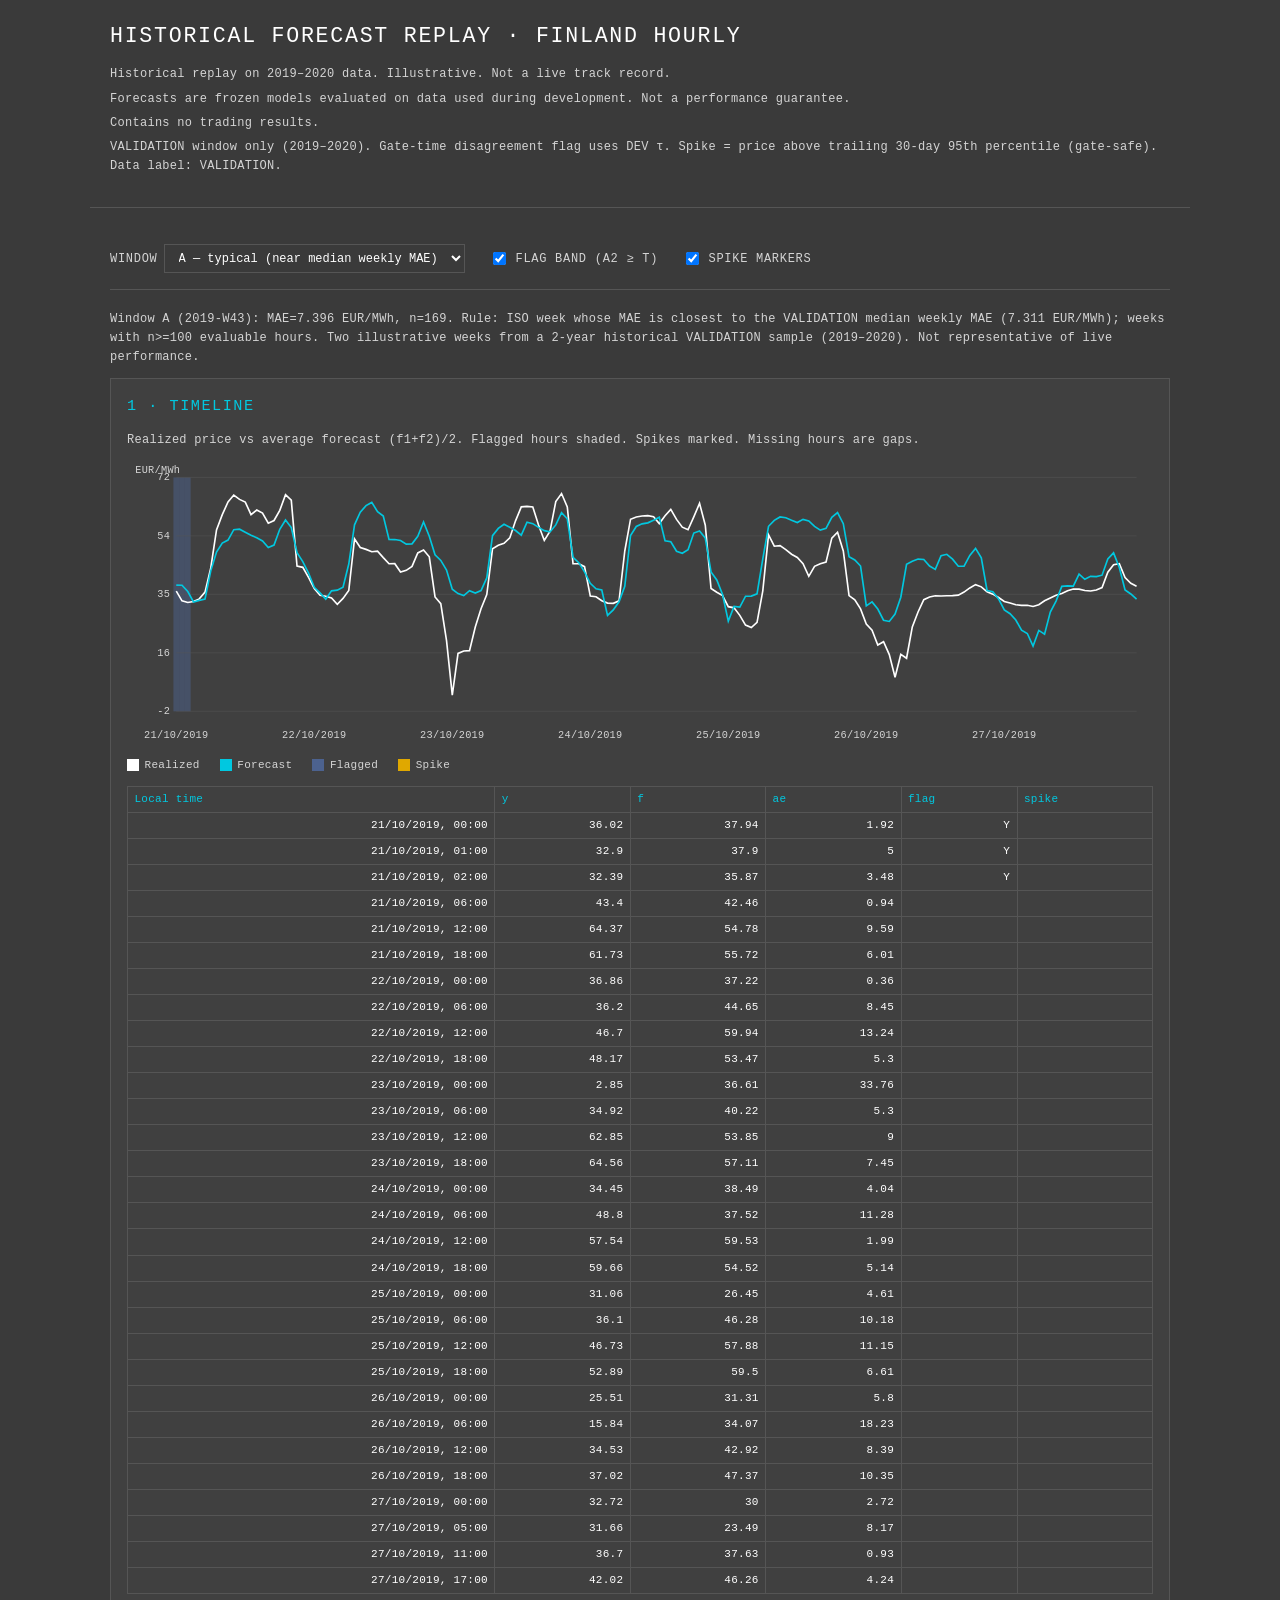
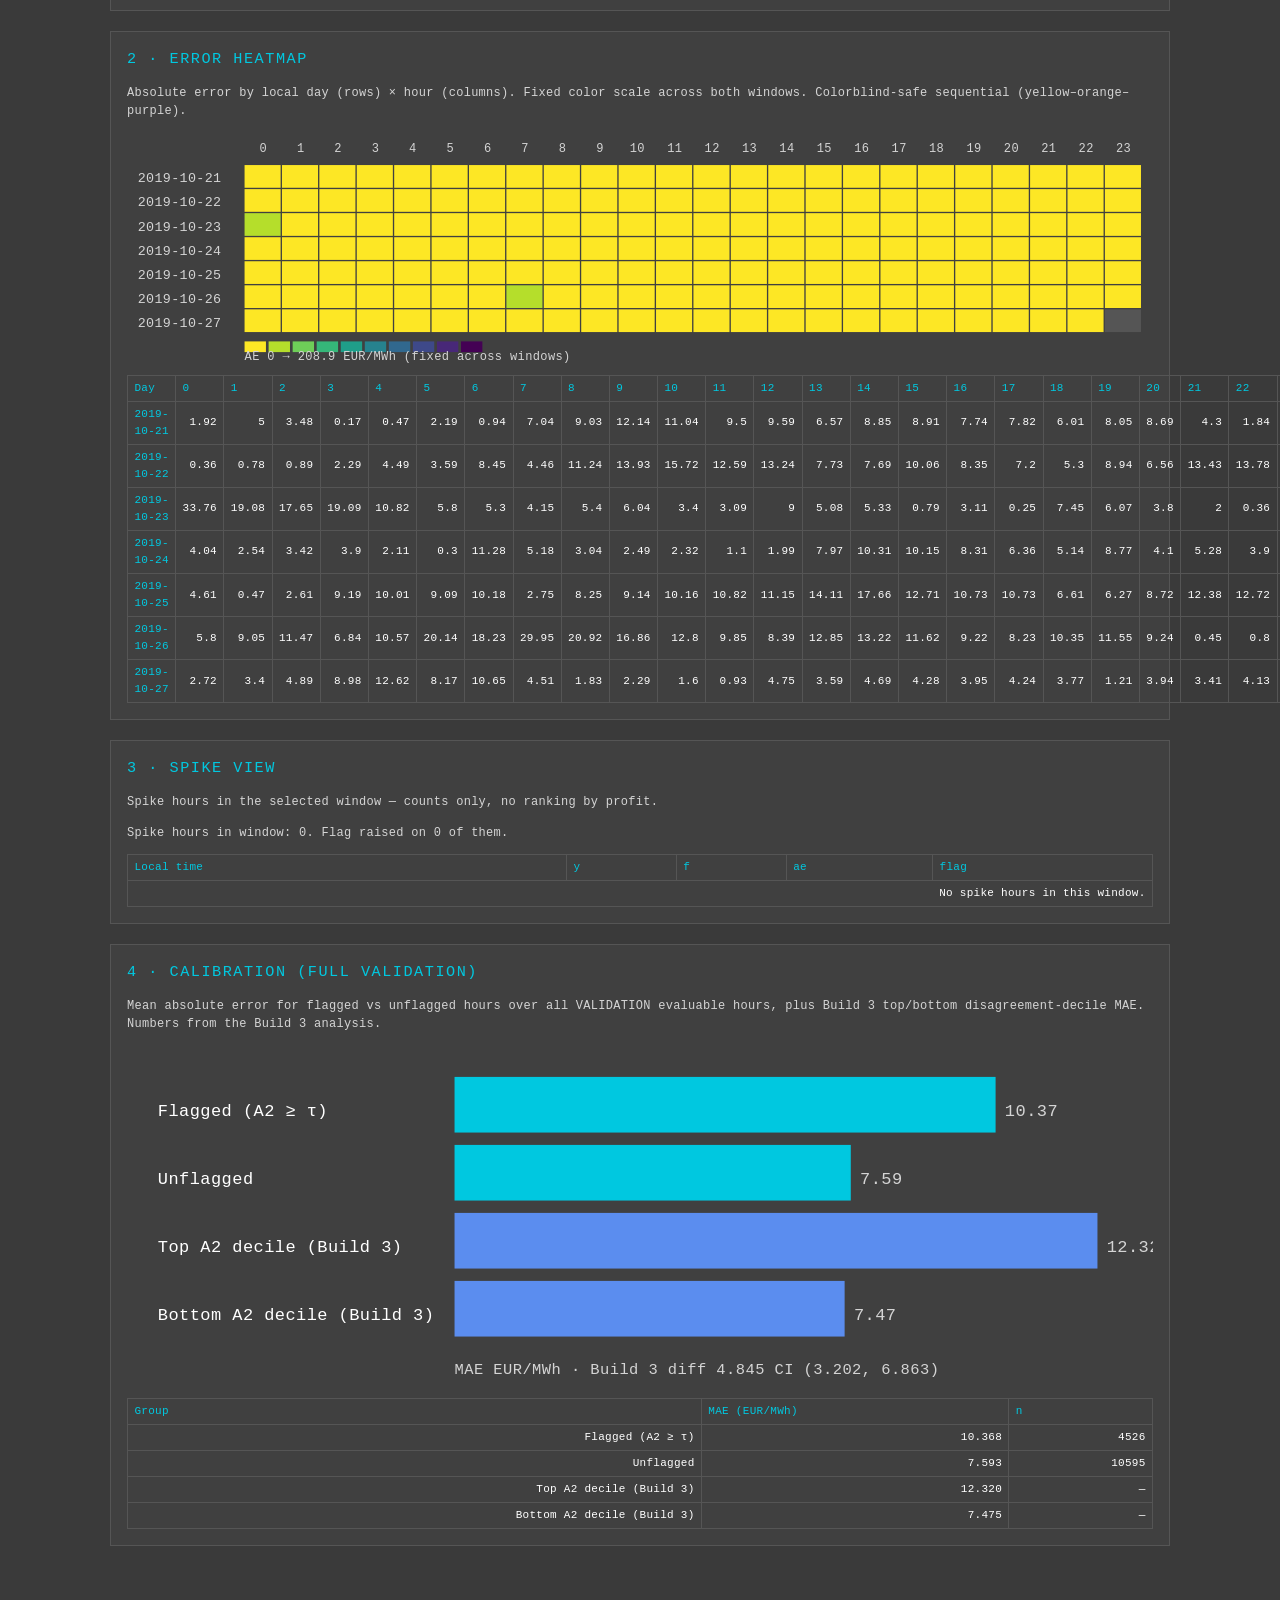
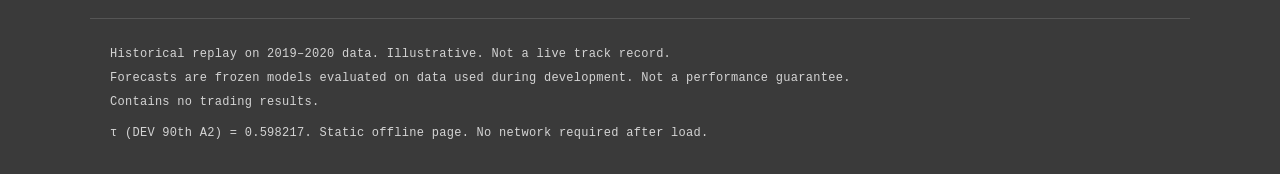
==== replay/index.html @ d466bcf3 "Force Pages rebuild for timeline path fix Ensure SVG coordinate spacing is deployed; cache-bust repl" ====
<!DOCTYPE html>
<html lang="en">
<head>
<!-- build 4a22d99-fix2 timeline-path-space -->
<meta charset="utf-8"/>
<meta name="viewport" content="width=device-width, initial-scale=1"/>
<title>Historical forecast replay (VALIDATION 2019–2020) — Tricombinator</title>
<meta name="description" content="Illustrative historical replay of frozen Finnish hourly forecasts on 2019–2020 VALIDATION data. Not a live track record. Contains no trading results."/>
<style>
:root {
  --bg:#3a3a3a; --ink:#ffffff; --muted:#d4d4d4; --line:#555555;
  --accent:#00c8e0; --flag:#5b8def; --spike:#e0a800; --err:#c44e52;
  --mono:"OCR-A","Courier New",Courier,monospace;
}
* { box-sizing:border-box; }
body {
  margin:0; background:var(--bg); color:var(--ink);
  font-family:var(--mono); font-size:14px; line-height:1.55;
  letter-spacing:0.02em;
}
header, footer, main { max-width:1100px; margin:0 auto; padding:1.25rem 1.25rem; }
header { border-bottom:1px solid var(--line); }
footer { border-top:1px solid var(--line); margin-top:2rem; color:var(--muted); font-size:12px; }
h1 { font-size:1.35rem; font-weight:400; letter-spacing:0.08em; text-transform:uppercase; margin:0 0 0.75rem; }
h2 { font-size:0.95rem; font-weight:400; letter-spacing:0.1em; text-transform:uppercase; color:var(--accent); margin:0 0 0.75rem; }
.banner { margin:0.35rem 0; color:var(--muted); font-size:12px; }
.banner-strong { color:var(--accent); }
.controls {
  display:flex; flex-wrap:wrap; gap:1rem 1.5rem; align-items:center;
  padding:1rem 0; border-bottom:1px solid var(--line); margin-bottom:1.25rem;
}
.controls label { display:inline-flex; align-items:center; gap:0.4rem; cursor:pointer; font-size:12px; letter-spacing:0.06em; text-transform:uppercase; color:var(--muted); }
.controls select, .controls button {
  background:var(--bg); color:var(--ink); border:1px solid var(--line);
  font:inherit; padding:0.35rem 0.6rem; border-radius:0;
}
.controls select:focus, .controls button:focus { outline:1px solid var(--accent); }
.panel {
  border:1px solid var(--line); padding:1rem; margin:0 0 1.25rem; background:#404040;
}
.panel p.note { color:var(--muted); font-size:12px; margin:0.5rem 0 0; }
.meta-line { color:var(--muted); font-size:12px; margin:0 0 0.75rem; }
svg { display:block; width:100%; height:auto; max-height:340px; }
.legend { display:flex; flex-wrap:wrap; gap:0.75rem 1.25rem; font-size:11px; color:var(--muted); margin:0.5rem 0 0; }
.legend span i { display:inline-block; width:12px; height:12px; margin-right:0.35rem; vertical-align:middle; }
table.fallback {
  width:100%; border-collapse:collapse; font-size:11px; margin-top:0.75rem;
}
table.fallback th, table.fallback td {
  border:1px solid var(--line); padding:0.25rem 0.4rem; text-align:right;
}
table.fallback th { color:var(--accent); font-weight:400; text-align:left; }
.heat-wrap { overflow-x:auto; }
#tooltip {
  position:fixed; pointer-events:none; z-index:20; display:none;
  background:#1e1e1e; color:#fff; border:1px solid var(--accent);
  padding:0.35rem 0.5rem; font-size:11px; max-width:280px;
}
a { color:var(--accent); }
</style>
</head>
<body>
<header>
  <h1>Historical forecast replay · Finland hourly</h1>
      <p class="banner">Historical replay on 2019–2020 data. Illustrative. Not a live track record.</p>
      <p class="banner">Forecasts are frozen models evaluated on data used during development. Not a performance guarantee.</p>
      <p class="banner">Contains no trading results.</p>
  <p class="meta-line">VALIDATION window only (2019–2020). Gate-time disagreement flag uses DEV τ. Spike = price above trailing 30-day 95th percentile (gate-safe). Data label: VALIDATION.</p>
</header>
<main>
  <div class="controls" role="group" aria-label="Replay controls">
    <label>Window
      <select id="windowSel" aria-label="Select window">
        <option value="A">A — typical (near median weekly MAE)</option>
        <option value="B">B — hard (highest weekly MAE)</option>
      </select>
    </label>
    <label><input type="checkbox" id="togFlag" checked/> Flag band (A2 ≥ τ)</label>
    <label><input type="checkbox" id="togSpike" checked/> Spike markers</label>
  </div>
  <p id="windowMeta" class="meta-line"></p>

  <section class="panel" aria-labelledby="p1">
    <h2 id="p1">1 · Timeline</h2>
    <p class="meta-line">Realized price vs average forecast (f1+f2)/2. Flagged hours shaded. Spikes marked. Missing hours are gaps.</p>
    <div id="timeline"></div>
    <div class="legend">
      <span><i style="background:#fff"></i>Realized</span>
      <span><i style="background:var(--accent)"></i>Forecast</span>
      <span><i style="background:var(--flag);opacity:0.45"></i>Flagged</span>
      <span><i style="background:var(--spike)"></i>Spike</span>
    </div>
    <table class="fallback" id="timelineTable" aria-label="Timeline data table"></table>
  </section>

  <section class="panel" aria-labelledby="p2">
    <h2 id="p2">2 · Error heatmap</h2>
    <p class="meta-line">Absolute error by local day (rows) × hour (columns). Fixed color scale across both windows. Colorblind-safe sequential (yellow–orange–purple).</p>
    <div class="heat-wrap" id="heatmap"></div>
    <table class="fallback" id="heatTable" aria-label="Error heatmap data table"></table>
  </section>

  <section class="panel" aria-labelledby="p3">
    <h2 id="p3">3 · Spike view</h2>
    <p class="meta-line">Spike hours in the selected window — counts only, no ranking by profit.</p>
    <div id="spikeSummary" class="meta-line"></div>
    <table class="fallback" id="spikeTable" aria-label="Spike hours table">
      <thead><tr><th>Local time</th><th>y</th><th>f</th><th>ae</th><th>flag</th></tr></thead>
      <tbody></tbody>
    </table>
  </section>

  <section class="panel" aria-labelledby="p4">
    <h2 id="p4">4 · Calibration (full VALIDATION)</h2>
    <p class="meta-line">Mean absolute error for flagged vs unflagged hours over all VALIDATION evaluable hours, plus Build 3 top/bottom disagreement-decile MAE. Numbers from the Build 3 analysis.</p>
    <div id="calib"></div>
    <table class="fallback" id="calibTable" aria-label="Calibration table">
      <thead><tr><th>Group</th><th>MAE (EUR/MWh)</th><th>n</th></tr></thead>
      <tbody></tbody>
    </table>
  </section>
</main>
<footer>
      <p class="banner">Historical replay on 2019–2020 data. Illustrative. Not a live track record.</p>
      <p class="banner">Forecasts are frozen models evaluated on data used during development. Not a performance guarantee.</p>
      <p class="banner">Contains no trading results.</p>
  <p>τ (DEV 90th A2) = <span id="tauVal"></span>. Static offline page. No network required after load.</p>
</footer>
<div id="tooltip" role="tooltip"></div>
<script id="DATA" type="application/json">{"meta":{"window":"VALIDATION 2019-01-01 .. 2020-12-31 UTC","n_evaluable":15121,"n_expected":15121,"tau":0.598217,"tau_note":"DEV 90th percentile of A2 (gate threshold)","labels":["Historical replay on 2019\u20132020 data. Illustrative. Not a live track record.","Forecasts are frozen models evaluated on data used during development. Not a performance guarantee.","Contains no trading results."],"units":"EUR/MWh","timezone_display":"Europe/Helsinki"},"windows":{"A":{"id":"2019-W43","rule":"ISO week whose MAE is closest to the VALIDATION median weekly MAE (7.311 EUR/MWh); weeks with n>=100 evaluable hours","mae":7.396,"n":169,"start_utc":"2019-10-20T21:00:00Z","end_utc":"2019-10-27T20:00:00Z","start_local":"2019-10-21T00:00:00+03:00","end_local":"2019-10-27T22:00:00+02:00"},"B":{"id":"2020-W49","rule":"ISO week with the highest weekly MAE among weeks with n>=100 evaluable hours","mae":22.379,"n":165,"start_utc":"2020-11-29T22:00:00Z","end_utc":"2020-12-06T21:00:00Z","start_local":"2020-11-30T00:00:00+02:00","end_local":"2020-12-06T23:00:00+02:00"},"median_weekly_mae":7.311,"note":"Two illustrative weeks from a 2-year historical VALIDATION sample (2019\u20132020). Not representative of live performance."},"calibration":{"mae_flagged":10.368,"mae_unflagged":7.593,"n_flagged":4526,"n_unflagged":10595,"mae_top_decile":12.32,"mae_bottom_decile":7.475,"mae_diff":4.845,"mae_diff_ci":[3.202,6.863],"source":"Build 3 primary outcome on VALIDATION (REPORT_3 / tables3.json)"},"hours":[{"t":"2019-01-01T00:00:00Z","h_local":2,"y":10.07,"f":46.23,"ae":36.16,"a2":0.207594,"flag":false,"spike":false,"missing":{"y":false,"f1":false,"f2":false,"spike":false}},{"t":"2019-01-01T01:00:00Z","h_local":3,"y":10.03,"f":44.55,"ae":34.52,"a2":0.123089,"flag":false,"spike":false,"missing":{"y":false,"f1":false,"f2":false,"spike":false}},{"t":"2019-01-01T02:00:00Z","h_local":4,"y":4.56,"f":42.09,"ae":37.53,"a2":0.043846,"flag":false,"spike":false,"missing":{"y":false,"f1":false,"f2":false,"spike":false}},{"t":"2019-01-01T03:00:00Z","h_local":5,"y":4.83,"f":42.14,"ae":37.31,"a2":0.054376,"flag":false,"spike":false,"missing":{"y":false,"f1":false,"f2":false,"spike":false}},{"t":"2019-01-01T04:00:00Z","h_local":6,"y":8.09,"f":46.39,"ae":38.3,"a2":0.035037,"flag":false,"spike":false,"missing":{"y":false,"f1":false,"f2":false,"spike":false}},{"t":"2019-01-01T05:00:00Z","h_local":7,"y":25.54,"f":50.16,"ae":24.62,"a2":0.049027,"flag":false,"spike":false,"missing":{"y":false,"f1":false,"f2":false,"spike":false}},{"t":"2019-01-01T06:00:00Z","h_local":8,"y":39.16,"f":52.75,"ae":13.59,"a2":0.133826,"flag":false,"spike":false,"missing":{"y":false,"f1":false,"f2":false,"spike":false}},{"t":"2019-01-01T07:00:00Z","h_local":9,"y":37.66,"f":53.41,"ae":15.75,"a2":0.27194,"flag":false,"spike":false,"missing":{"y":false,"f1":false,"f2":false,"spike":false}},{"t":"2019-01-01T08:00:00Z","h_local":10,"y":21.52,"f":52.96,"ae":31.44,"a2":0.27682,"flag":false,"spike":false,"missing":{"y":false,"f1":false,"f2":false,"spike":false}},{"t":"2019-01-01T09:00:00Z","h_local":11,"y":28.25,"f":52.13,"ae":23.88,"a2":0.126237,"flag":false,"spike":false,"missing":{"y":false,"f1":false,"f2":false,"spike":false}},{"t":"2019-01-01T10:00:00Z","h_local":12,"y":19.29,"f":52.02,"ae":32.73,"a2":0.123306,"flag":false,"spike":false,"missing":{"y":false,"f1":false,"f2":false,"spike":false}},{"t":"2019-01-01T12:00:00Z","h_local":14,"y":16.21,"f":52.29,"ae":36.08,"a2":0.014039,"flag":false,"spike":false,"missing":{"y":false,"f1":false,"f2":false,"spike":false}},{"t":"2019-01-01T13:00:00Z","h_local":15,"y":21.47,"f":51.85,"ae":30.38,"a2":0.002514,"flag":false,"spike":false,"missing":{"y":false,"f1":false,"f2":false,"spike":false}},{"t":"2019-01-01T14:00:00Z","h_local":16,"y":32.69,"f":52.43,"ae":19.74,"a2":0.032273,"flag":false,"spike":false,"missing":{"y":false,"f1":false,"f2":false,"spike":false}},{"t":"2019-01-01T15:00:00Z","h_local":17,"y":29.34,"f":53.04,"ae":23.7,"a2":0.053456,"flag":false,"spike":false,"missing":{"y":false,"f1":false,"f2":false,"spike":false}},{"t":"2019-01-01T16:00:00Z","h_local":18,"y":30.19,"f":53.8,"ae":23.61,"a2":0.070892,"flag":false,"spike":false,"missing":{"y":false,"f1":false,"f2":false,"spike":false}},{"t":"2019-01-01T17:00:00Z","h_local":19,"y":30.09,"f":54.11,"ae":24.02,"a2":0.136713,"flag":false,"spike":false,"missing":{"y":false,"f1":false,"f2":false,"spike":false}},{"t":"2019-01-01T18:00:00Z","h_local":20,"y":29.58,"f":52.5,"ae":22.92,"a2":0.067125,"flag":false,"spike":false,"missing":{"y":false,"f1":false,"f2":false,"spike":false}},{"t":"2019-01-01T19:00:00Z","h_local":21,"y":36.91,"f":50.24,"ae":13.33,"a2":0.014153,"flag":false,"spike":false,"missing":{"y":false,"f1":false,"f2":false,"spike":false}},{"t":"2019-01-01T20:00:00Z","h_local":22,"y":33.14,"f":49.33,"ae":16.19,"a2":0.110214,"flag":false,"spike":false,"missing":{"y":false,"f1":false,"f2":false,"spike":false}},{"t":"2019-01-01T21:00:00Z","h_local":23,"y":21.61,"f":49.18,"ae":27.57,"a2":0.178329,"flag":false,"spike":false,"missing":{"y":false,"f1":false,"f2":false,"spike":false}},{"t":"2019-01-01T22:00:00Z","h_local":0,"y":4.04,"f":40.41,"ae":36.37,"a2":0.367321,"flag":false,"spike":false,"missing":{"y":false,"f1":false,"f2":false,"spike":false}},{"t":"2019-01-01T23:00:00Z","h_local":1,"y":9.7,"f":39.12,"ae":29.42,"a2":0.288768,"flag":false,"spike":false,"missing":{"y":false,"f1":false,"f2":false,"spike":false}},{"t":"2019-01-02T00:00:00Z","h_local":2,"y":6.32,"f":21.96,"ae":15.64,"a2":0.584663,"flag":false,"spike":false,"missing":{"y":false,"f1":false,"f2":false,"spike":false}},{"t":"2019-01-02T01:00:00Z","h_local":3,"y":4.35,"f":20.76,"ae":16.41,"a2":0.65297,"flag":true,"spike":false,"missing":{"y":false,"f1":false,"f2":false,"spike":false}},{"t":"2019-01-02T02:00:00Z","h_local":4,"y":8.81,"f":19.67,"ae":10.86,"a2":0.542696,"flag":false,"spike":false,"missing":{"y":false,"f1":false,"f2":false,"spike":false}},{"t":"2019-01-02T03:00:00Z","h_local":5,"y":22.67,"f":18.73,"ae":3.94,"a2":0.700341,"flag":true,"spike":false,"missing":{"y":false,"f1":false,"f2":false,"spike":false}},{"t":"2019-01-02T04:00:00Z","h_local":6,"y":43.28,"f":24.22,"ae":19.06,"a2":0.511704,"flag":false,"spike":false,"missing":{"y":false,"f1":false,"f2":false,"spike":false}},{"t":"2019-01-02T05:00:00Z","h_local":7,"y":44.64,"f":37.25,"ae":7.39,"a2":0.052193,"flag":false,"spike":false,"missing":{"y":false,"f1":false,"f2":false,"spike":false}},{"t":"2019-01-02T06:00:00Z","h_local":8,"y":49.64,"f":46.83,"ae":2.81,"a2":0.013695,"flag":false,"spike":false,"missing":{"y":false,"f1":false,"f2":false,"spike":false}},{"t":"2019-01-02T07:00:00Z","h_local":9,"y":49.96,"f":47.48,"ae":2.48,"a2":0.179004,"flag":false,"spike":false,"missing":{"y":false,"f1":false,"f2":false,"spike":false}},{"t":"2019-01-02T08:00:00Z","h_local":10,"y":50.74,"f":42.54,"ae":8.2,"a2":0.035097,"flag":false,"spike":false,"missing":{"y":false,"f1":false,"f2":false,"spike":false}},{"t":"2019-01-02T09:00:00Z","h_local":11,"y":49.99,"f":43.46,"ae":6.53,"a2":0.170575,"flag":false,"spike":false,"missing":{"y":false,"f1":false,"f2":false,"spike":false}},{"t":"2019-01-02T10:00:00Z","h_local":12,"y":50.25,"f":41.45,"ae":8.8,"a2":0.174783,"flag":false,"spike":false,"missing":{"y":false,"f1":false,"f2":false,"spike":false}},{"t":"2019-01-02T11:00:00Z","h_local":13,"y":49.94,"f":52.49,"ae":2.55,"a2":0.247071,"flag":false,"spike":false,"missing":{"y":false,"f1":false,"f2":false,"spike":false}},{"t":"2019-01-02T12:00:00Z","h_local":14,"y":49.97,"f":52.3,"ae":2.33,"a2":0.286684,"flag":false,"spike":false,"missing":{"y":false,"f1":false,"f2":false,"spike":false}},{"t":"2019-01-02T13:00:00Z","h_local":15,"y":50.93,"f":51.72,"ae":0.79,"a2":0.306582,"flag":false,"spike":false,"missing":{"y":false,"f1":false,"f2":false,"spike":false}},{"t":"2019-01-02T14:00:00Z","h_local":16,"y":52.38,"f":52.44,"ae":0.06,"a2":0.403112,"flag":false,"spike":false,"missing":{"y":false,"f1":false,"f2":false,"spike":false}},{"t":"2019-01-02T15:00:00Z","h_local":17,"y":54.67,"f":52.86,"ae":1.81,"a2":0.40136,"flag":false,"spike":false,"missing":{"y":false,"f1":false,"f2":false,"spike":false}},{"t":"2019-01-02T16:00:00Z","h_local":18,"y":55.58,"f":52.93,"ae":2.65,"a2":0.303151,"flag":false,"spike":false,"missing":{"y":false,"f1":false,"f2":false,"spike":false}},{"t":"2019-01-02T17:00:00Z","h_local":19,"y":55.39,"f":52.41,"ae":2.98,"a2":0.124492,"flag":false,"spike":false,"missing":{"y":false,"f1":false,"f2":false,"spike":false}},{"t":"2019-01-02T18:00:00Z","h_local":20,"y":54.9,"f":50.26,"ae":4.64,"a2":0.141974,"flag":false,"spike":false,"missing":{"y":false,"f1":false,"f2":false,"spike":false}},{"t":"2019-01-02T19:00:00Z","h_local":21,"y":53.86,"f":47.55,"ae":6.31,"a2":0.170707,"flag":false,"spike":false,"missing":{"y":false,"f1":false,"f2":false,"spike":false}},{"t":"2019-01-02T20:00:00Z","h_local":22,"y":52.71,"f":46.01,"ae":6.7,"a2":0.124151,"flag":false,"spike":false,"missing":{"y":false,"f1":false,"f2":false,"spike":false}},{"t":"2019-01-02T21:00:00Z","h_local":23,"y":52.09,"f":44.01,"ae":8.08,"a2":0.191919,"flag":false,"spike":false,"missing":{"y":false,"f1":false,"f2":false,"spike":false}},{"t":"2019-01-02T22:00:00Z","h_local":0,"y":50.76,"f":37.68,"ae":13.08,"a2":0.087102,"flag":false,"spike":false,"missing":{"y":false,"f1":false,"f2":false,"spike":false}},{"t":"2019-01-02T23:00:00Z","h_local":1,"y":49.8,"f":37.85,"ae":11.95,"a2":0.068716,"flag":false,"spike":false,"missing":{"y":false,"f1":false,"f2":false,"spike":false}},{"t":"2019-01-03T00:00:00Z","h_local":2,"y":48.89,"f":29.32,"ae":19.57,"a2":0.372703,"flag":false,"spike":false,"missing":{"y":false,"f1":false,"f2":false,"spike":false}},{"t":"2019-01-03T01:00:00Z","h_local":3,"y":48.31,"f":29.05,"ae":19.26,"a2":0.535573,"flag":false,"spike":false,"missing":{"y":false,"f1":false,"f2":false,"spike":false}},{"t":"2019-01-03T02:00:00Z","h_local":4,"y":48.4,"f":29.11,"ae":19.29,"a2":0.286286,"flag":false,"spike":false,"missing":{"y":false,"f1":false,"f2":false,"spike":false}},{"t":"2019-01-03T03:00:00Z","h_local":5,"y":48.79,"f":33.51,"ae":15.28,"a2":0.055378,"flag":false,"spike":false,"missing":{"y":false,"f1":false,"f2":false,"spike":false}},{"t":"2019-01-03T04:00:00Z","h_local":6,"y":49.61,"f":42.19,"ae":7.42,"a2":0.204381,"flag":false,"spike":false,"missing":{"y":false,"f1":false,"f2":false,"spike":false}},{"t":"2019-01-03T05:00:00Z","h_local":7,"y":51.55,"f":44.75,"ae":6.8,"a2":0.228313,"flag":false,"spike":false,"missing":{"y":false,"f1":false,"f2":false,"spike":false}},{"t":"2019-01-03T06:00:00Z","h_local":8,"y":57.09,"f":50.38,"ae":6.71,"a2":0.064165,"flag":false,"spike":false,"missing":{"y":false,"f1":false,"f2":false,"spike":false}},{"t":"2019-01-03T07:00:00Z","h_local":9,"y":58.86,"f":51.15,"ae":7.71,"a2":0.09771,"flag":false,"spike":false,"missing":{"y":false,"f1":false,"f2":false,"spike":false}},{"t":"2019-01-03T08:00:00Z","h_local":10,"y":59.14,"f":51.54,"ae":7.6,"a2":0.11917,"flag":false,"spike":false,"missing":{"y":false,"f1":false,"f2":false,"spike":false}},{"t":"2019-01-03T09:00:00Z","h_local":11,"y":58.19,"f":50.82,"ae":7.37,"a2":0.06471,"flag":false,"spike":false,"missing":{"y":false,"f1":false,"f2":false,"spike":false}},{"t":"2019-01-03T10:00:00Z","h_local":12,"y":61.47,"f":50.72,"ae":10.75,"a2":0.060797,"flag":false,"spike":false,"missing":{"y":false,"f1":false,"f2":false,"spike":false}},{"t":"2019-01-03T11:00:00Z","h_local":13,"y":62.0,"f":39.32,"ae":22.68,"a2":0.022245,"flag":false,"spike":false,"missing":{"y":false,"f1":false,"f2":false,"spike":false}},{"t":"2019-01-03T12:00:00Z","h_local":14,"y":63.12,"f":38.62,"ae":24.5,"a2":0.125178,"flag":false,"spike":false,"missing":{"y":false,"f1":false,"f2":false,"spike":false}},{"t":"2019-01-03T13:00:00Z","h_local":15,"y":63.67,"f":39.61,"ae":24.06,"a2":0.034717,"flag":false,"spike":false,"missing":{"y":false,"f1":false,"f2":false,"spike":false}},{"t":"2019-01-03T14:00:00Z","h_local":16,"y":66.13,"f":41.89,"ae":24.24,"a2":0.309704,"flag":false,"spike":false,"missing":{"y":false,"f1":false,"f2":false,"spike":false}},{"t":"2019-01-03T15:00:00Z","h_local":17,"y":68.41,"f":41.56,"ae":26.85,"a2":0.312104,"flag":false,"spike":false,"missing":{"y":false,"f1":false,"f2":false,"spike":false}},{"t":"2019-01-03T16:00:00Z","h_local":18,"y":69.55,"f":41.9,"ae":27.65,"a2":0.428248,"flag":false,"spike":false,"missing":{"y":false,"f1":false,"f2":false,"spike":false}},{"t":"2019-01-03T17:00:00Z","h_local":19,"y":65.67,"f":42.21,"ae":23.46,"a2":0.491921,"flag":false,"spike":false,"missing":{"y":false,"f1":false,"f2":false,"spike":false}},{"t":"2019-01-03T18:00:00Z","h_local":20,"y":61.51,"f":40.68,"ae":20.83,"a2":0.252939,"flag":false,"spike":false,"missing":{"y":false,"f1":false,"f2":false,"spike":false}},{"t":"2019-01-03T19:00:00Z","h_local":21,"y":56.04,"f":41.46,"ae":14.58,"a2":0.097152,"flag":false,"spike":false,"missing":{"y":false,"f1":false,"f2":false,"spike":false}},{"t":"2019-01-03T20:00:00Z","h_local":22,"y":54.44,"f":38.94,"ae":15.5,"a2":0.267371,"flag":false,"spike":false,"missing":{"y":false,"f1":false,"f2":false,"spike":false}},{"t":"2019-01-03T21:00:00Z","h_local":23,"y":52.09,"f":36.03,"ae":16.06,"a2":0.116649,"flag":false,"spike":false,"missing":{"y":false,"f1":false,"f2":false,"spike":false}},{"t":"2019-01-03T22:00:00Z","h_local":0,"y":49.98,"f":29.52,"ae":20.46,"a2":0.366238,"flag":false,"spike":false,"missing":{"y":false,"f1":false,"f2":false,"spike":false}},{"t":"2019-01-03T23:00:00Z","h_local":1,"y":49.87,"f":30.49,"ae":19.38,"a2":0.230145,"flag":false,"spike":false,"missing":{"y":false,"f1":false,"f2":false,"spike":false}},{"t":"2019-01-04T00:00:00Z","h_local":2,"y":47.97,"f":46.61,"ae":1.36,"a2":0.42982,"flag":false,"spike":false,"missing":{"y":false,"f1":false,"f2":false,"spike":false}},{"t":"2019-01-04T01:00:00Z","h_local":3,"y":47.07,"f":46.39,"ae":0.68,"a2":0.475762,"flag":false,"spike":false,"missing":{"y":false,"f1":false,"f2":false,"spike":false}},{"t":"2019-01-04T02:00:00Z","h_local":4,"y":47.05,"f":45.88,"ae":1.17,"a2":0.465591,"flag":false,"spike":false,"missing":{"y":false,"f1":false,"f2":false,"spike":false}},{"t":"2019-01-04T03:00:00Z","h_local":5,"y":47.43,"f":46.05,"ae":1.38,"a2":0.536131,"flag":false,"spike":false,"missing":{"y":false,"f1":false,"f2":false,"spike":false}},{"t":"2019-01-04T04:00:00Z","h_local":6,"y":48.58,"f":48.3,"ae":0.28,"a2":0.631437,"flag":true,"spike":false,"missing":{"y":false,"f1":false,"f2":false,"spike":false}},{"t":"2019-01-04T05:00:00Z","h_local":7,"y":51.2,"f":51.27,"ae":0.07,"a2":0.511233,"flag":false,"spike":false,"missing":{"y":false,"f1":false,"f2":false,"spike":false}},{"t":"2019-01-04T06:00:00Z","h_local":8,"y":57.77,"f":55.3,"ae":2.47,"a2":0.374616,"flag":false,"spike":false,"missing":{"y":false,"f1":false,"f2":false,"spike":false}},{"t":"2019-01-04T07:00:00Z","h_local":9,"y":60.04,"f":56.43,"ae":3.61,"a2":0.135625,"flag":false,"spike":false,"missing":{"y":false,"f1":false,"f2":false,"spike":false}},{"t":"2019-01-04T08:00:00Z","h_local":10,"y":59.94,"f":56.3,"ae":3.64,"a2":0.162141,"flag":false,"spike":false,"missing":{"y":false,"f1":false,"f2":false,"spike":false}},{"t":"2019-01-04T09:00:00Z","h_local":11,"y":59.92,"f":55.89,"ae":4.03,"a2":0.238162,"flag":false,"spike":false,"missing":{"y":false,"f1":false,"f2":false,"spike":false}},{"t":"2019-01-04T10:00:00Z","h_local":12,"y":57.99,"f":56.8,"ae":1.19,"a2":0.290498,"flag":false,"spike":false,"missing":{"y":false,"f1":false,"f2":false,"spike":false}},{"t":"2019-01-04T11:00:00Z","h_local":13,"y":58.43,"f":53.83,"ae":4.6,"a2":0.557954,"flag":false,"spike":false,"missing":{"y":false,"f1":false,"f2":false,"spike":false}},{"t":"2019-01-04T12:00:00Z","h_local":14,"y":57.98,"f":56.48,"ae":1.5,"a2":1.049076,"flag":true,"spike":false,"missing":{"y":false,"f1":false,"f2":false,"spike":false}},{"t":"2019-01-04T13:00:00Z","h_local":15,"y":58.37,"f":57.0,"ae":1.37,"a2":1.175856,"flag":true,"spike":false,"missing":{"y":false,"f1":false,"f2":false,"spike":false}},{"t":"2019-01-04T14:00:00Z","h_local":16,"y":60.67,"f":57.75,"ae":2.92,"a2":1.111343,"flag":true,"spike":false,"missing":{"y":false,"f1":false,"f2":false,"spike":false}},{"t":"2019-01-04T15:00:00Z","h_local":17,"y":59.95,"f":58.46,"ae":1.49,"a2":0.997114,"flag":true,"spike":false,"missing":{"y":false,"f1":false,"f2":false,"spike":false}},{"t":"2019-01-04T16:00:00Z","h_local":18,"y":59.92,"f":59.03,"ae":0.89,"a2":0.877909,"flag":true,"spike":false,"missing":{"y":false,"f1":false,"f2":false,"spike":false}},{"t":"2019-01-04T17:00:00Z","h_local":19,"y":57.58,"f":59.11,"ae":1.53,"a2":0.861062,"flag":true,"spike":false,"missing":{"y":false,"f1":false,"f2":false,"spike":false}},{"t":"2019-01-04T18:00:00Z","h_local":20,"y":59.1,"f":53.86,"ae":5.24,"a2":0.465042,"flag":false,"spike":false,"missing":{"y":false,"f1":false,"f2":false,"spike":false}},{"t":"2019-01-04T19:00:00Z","h_local":21,"y":54.22,"f":51.87,"ae":2.35,"a2":0.670387,"flag":true,"spike":false,"missing":{"y":false,"f1":false,"f2":false,"spike":false}},{"t":"2019-01-04T20:00:00Z","h_local":22,"y":50.45,"f":51.46,"ae":1.01,"a2":0.757955,"flag":true,"spike":false,"missing":{"y":false,"f1":false,"f2":false,"spike":false}},{"t":"2019-01-04T21:00:00Z","h_local":23,"y":49.79,"f":50.36,"ae":0.57,"a2":0.772044,"flag":true,"spike":false,"missing":{"y":false,"f1":false,"f2":false,"spike":false}},{"t":"2019-01-04T22:00:00Z","h_local":0,"y":49.02,"f":45.48,"ae":3.54,"a2":1.258172,"flag":true,"spike":false,"missing":{"y":false,"f1":false,"f2":false,"spike":false}},{"t":"2019-01-04T23:00:00Z","h_local":1,"y":48.42,"f":44.85,"ae":3.57,"a2":1.239475,"flag":true,"spike":false,"missing":{"y":false,"f1":false,"f2":false,"spike":false}},{"t":"2019-01-05T00:00:00Z","h_local":2,"y":47.52,"f":45.32,"ae":2.2,"a2":1.423424,"flag":true,"spike":false,"missing":{"y":false,"f1":false,"f2":false,"spike":false}},{"t":"2019-01-05T01:00:00Z","h_local":3,"y":47.19,"f":44.51,"ae":2.68,"a2":1.414096,"flag":true,"spike":false,"missing":{"y":false,"f1":false,"f2":false,"spike":false}},{"t":"2019-01-05T02:00:00Z","h_local":4,"y":47.0,"f":43.56,"ae":3.44,"a2":1.337861,"flag":true,"spike":false,"missing":{"y":false,"f1":false,"f2":false,"spike":false}},{"t":"2019-01-05T03:00:00Z","h_local":5,"y":47.01,"f":43.92,"ae":3.09,"a2":1.339927,"flag":true,"spike":false,"missing":{"y":false,"f1":false,"f2":false,"spike":false}},{"t":"2019-01-05T04:00:00Z","h_local":6,"y":47.33,"f":45.26,"ae":2.07,"a2":1.146518,"flag":true,"spike":false,"missing":{"y":false,"f1":false,"f2":false,"spike":false}},{"t":"2019-01-05T05:00:00Z","h_local":7,"y":47.59,"f":48.31,"ae":0.72,"a2":1.031957,"flag":true,"spike":false,"missing":{"y":false,"f1":false,"f2":false,"spike":false}},{"t":"2019-01-05T06:00:00Z","h_local":8,"y":48.22,"f":52.24,"ae":4.02,"a2":0.765012,"flag":true,"spike":false,"missing":{"y":false,"f1":false,"f2":false,"spike":false}},{"t":"2019-01-05T07:00:00Z","h_local":9,"y":49.99,"f":53.88,"ae":3.89,"a2":0.62074,"flag":true,"spike":false,"missing":{"y":false,"f1":false,"f2":false,"spike":false}},{"t":"2019-01-05T08:00:00Z","h_local":10,"y":51.47,"f":53.8,"ae":2.33,"a2":0.679649,"flag":true,"spike":false,"missing":{"y":false,"f1":false,"f2":false,"spike":false}},{"t":"2019-01-05T09:00:00Z","h_local":11,"y":52.53,"f":53.3,"ae":0.77,"a2":0.679441,"flag":true,"spike":false,"missing":{"y":false,"f1":false,"f2":false,"spike":false}},{"t":"2019-01-05T10:00:00Z","h_local":12,"y":53.49,"f":52.2,"ae":1.29,"a2":0.726508,"flag":true,"spike":false,"missing":{"y":false,"f1":false,"f2":false,"spike":false}},{"t":"2019-01-05T11:00:00Z","h_local":13,"y":53.64,"f":53.59,"ae":0.05,"a2":0.812459,"flag":true,"spike":false,"missing":{"y":false,"f1":false,"f2":false,"spike":false}},{"t":"2019-01-05T12:00:00Z","h_local":14,"y":52.93,"f":53.51,"ae":0.58,"a2":0.799073,"flag":true,"spike":false,"missing":{"y":false,"f1":false,"f2":false,"spike":false}},{"t":"2019-01-05T13:00:00Z","h_local":15,"y":52.45,"f":53.11,"ae":0.66,"a2":0.835109,"flag":true,"spike":false,"missing":{"y":false,"f1":false,"f2":false,"spike":false}},{"t":"2019-01-05T14:00:00Z","h_local":16,"y":57.13,"f":53.75,"ae":3.38,"a2":0.831076,"flag":true,"spike":false,"missing":{"y":false,"f1":false,"f2":false,"spike":false}},{"t":"2019-01-05T15:00:00Z","h_local":17,"y":62.87,"f":54.78,"ae":8.09,"a2":0.822361,"flag":true,"spike":false,"missing":{"y":false,"f1":false,"f2":false,"spike":false}},{"t":"2019-01-05T16:00:00Z","h_local":18,"y":61.07,"f":55.74,"ae":5.33,"a2":0.726089,"flag":true,"spike":false,"missing":{"y":false,"f1":false,"f2":false,"spike":false}},{"t":"2019-01-05T17:00:00Z","h_local":19,"y":60.51,"f":54.73,"ae":5.78,"a2":0.681258,"flag":true,"spike":false,"missing":{"y":false,"f1":false,"f2":false,"spike":false}},{"t":"2019-01-05T18:00:00Z","h_local":20,"y":58.88,"f":52.73,"ae":6.15,"a2":0.880567,"flag":true,"spike":false,"missing":{"y":false,"f1":false,"f2":false,"spike":false}},{"t":"2019-01-05T19:00:00Z","h_local":21,"y":52.75,"f":49.73,"ae":3.02,"a2":1.143999,"flag":true,"spike":false,"missing":{"y":false,"f1":false,"f2":false,"spike":false}},{"t":"2019-01-05T20:00:00Z","h_local":22,"y":51.9,"f":48.69,"ae":3.21,"a2":1.155771,"flag":true,"spike":false,"missing":{"y":false,"f1":false,"f2":false,"spike":false}},{"t":"2019-01-05T21:00:00Z","h_local":23,"y":51.13,"f":47.64,"ae":3.49,"a2":1.327601,"flag":true,"spike":false,"missing":{"y":false,"f1":false,"f2":false,"spike":false}},{"t":"2019-01-05T22:00:00Z","h_local":0,"y":50.21,"f":45.0,"ae":5.21,"a2":1.107507,"flag":true,"spike":false,"missing":{"y":false,"f1":false,"f2":false,"spike":false}},{"t":"2019-01-05T23:00:00Z","h_local":1,"y":50.29,"f":46.31,"ae":3.98,"a2":1.284603,"flag":true,"spike":false,"missing":{"y":false,"f1":false,"f2":false,"spike":false}},{"t":"2019-01-06T00:00:00Z","h_local":2,"y":49.03,"f":43.98,"ae":5.05,"a2":1.152494,"flag":true,"spike":false,"missing":{"y":false,"f1":false,"f2":false,"spike":false}},{"t":"2019-01-06T01:00:00Z","h_local":3,"y":48.81,"f":43.81,"ae":5.0,"a2":1.189053,"flag":true,"spike":false,"missing":{"y":false,"f1":false,"f2":false,"spike":false}},{"t":"2019-01-06T02:00:00Z","h_local":4,"y":48.66,"f":43.49,"ae":5.17,"a2":1.171597,"flag":true,"spike":false,"missing":{"y":false,"f1":false,"f2":false,"spike":false}},{"t":"2019-01-06T03:00:00Z","h_local":5,"y":47.82,"f":43.78,"ae":4.04,"a2":1.151792,"flag":true,"spike":false,"missing":{"y":false,"f1":false,"f2":false,"spike":false}},{"t":"2019-01-06T04:00:00Z","h_local":6,"y":48.72,"f":44.96,"ae":3.76,"a2":0.992537,"flag":true,"spike":false,"missing":{"y":false,"f1":false,"f2":false,"spike":false}},{"t":"2019-01-06T05:00:00Z","h_local":7,"y":49.38,"f":46.85,"ae":2.53,"a2":0.82422,"flag":true,"spike":false,"missing":{"y":false,"f1":false,"f2":false,"spike":false}},{"t":"2019-01-06T06:00:00Z","h_local":8,"y":49.65,"f":48.67,"ae":0.98,"a2":0.645937,"flag":true,"spike":false,"missing":{"y":false,"f1":false,"f2":false,"spike":false}},{"t":"2019-01-06T07:00:00Z","h_local":9,"y":50.44,"f":50.13,"ae":0.31,"a2":0.558679,"flag":false,"spike":false,"missing":{"y":false,"f1":false,"f2":false,"spike":false}},{"t":"2019-01-06T08:00:00Z","h_local":10,"y":51.68,"f":50.81,"ae":0.87,"a2":0.716172,"flag":true,"spike":false,"missing":{"y":false,"f1":false,"f2":false,"spike":false}},{"t":"2019-01-06T09:00:00Z","h_local":11,"y":52.35,"f":50.83,"ae":1.52,"a2":0.701107,"flag":true,"spike":false,"missing":{"y":false,"f1":false,"f2":false,"spike":false}},{"t":"2019-01-06T10:00:00Z","h_local":12,"y":52.77,"f":50.84,"ae":1.93,"a2":0.678182,"flag":true,"spike":false,"missing":{"y":false,"f1":false,"f2":false,"spike":false}},{"t":"2019-01-06T12:00:00Z","h_local":14,"y":52.44,"f":51.28,"ae":1.16,"a2":0.664276,"flag":true,"spike":false,"missing":{"y":false,"f1":false,"f2":false,"spike":false}},{"t":"2019-01-06T13:00:00Z","h_local":15,"y":51.52,"f":51.04,"ae":0.48,"a2":0.708801,"flag":true,"spike":false,"missing":{"y":false,"f1":false,"f2":false,"spike":false}},{"t":"2019-01-06T14:00:00Z","h_local":16,"y":51.57,"f":51.98,"ae":0.41,"a2":0.711539,"flag":true,"spike":false,"missing":{"y":false,"f1":false,"f2":false,"spike":false}},{"t":"2019-01-06T15:00:00Z","h_local":17,"y":53.28,"f":52.31,"ae":0.97,"a2":0.7334,"flag":true,"spike":false,"missing":{"y":false,"f1":false,"f2":false,"spike":false}},{"t":"2019-01-06T16:00:00Z","h_local":18,"y":55.25,"f":52.82,"ae":2.43,"a2":0.582123,"flag":false,"spike":false,"missing":{"y":false,"f1":false,"f2":false,"spike":false}},{"t":"2019-01-06T17:00:00Z","h_local":19,"y":54.25,"f":52.58,"ae":1.67,"a2":0.526322,"flag":false,"spike":false,"missing":{"y":false,"f1":false,"f2":false,"spike":false}},{"t":"2019-01-06T18:00:00Z","h_local":20,"y":52.9,"f":52.18,"ae":0.72,"a2":0.624711,"flag":true,"spike":false,"missing":{"y":false,"f1":false,"f2":false,"spike":false}},{"t":"2019-01-06T19:00:00Z","h_local":21,"y":51.95,"f":50.05,"ae":1.9,"a2":1.005619,"flag":true,"spike":false,"missing":{"y":false,"f1":false,"f2":false,"spike":false}},{"t":"2019-01-06T20:00:00Z","h_local":22,"y":51.57,"f":48.97,"ae":2.6,"a2":1.147391,"flag":true,"spike":false,"missing":{"y":false,"f1":false,"f2":false,"spike":false}},{"t":"2019-01-06T21:00:00Z","h_local":23,"y":50.71,"f":48.13,"ae":2.58,"a2":1.173042,"flag":true,"spike":false,"missing":{"y":false,"f1":false,"f2":false,"spike":false}},{"t":"2019-01-06T22:00:00Z","h_local":0,"y":49.94,"f":51.26,"ae":1.32,"a2":0.365113,"flag":false,"spike":false,"missing":{"y":false,"f1":false,"f2":false,"spike":false}},{"t":"2019-01-06T23:00:00Z","h_local":1,"y":48.62,"f":50.41,"ae":1.79,"a2":0.421415,"flag":false,"spike":false,"missing":{"y":false,"f1":false,"f2":false,"spike":false}},{"t":"2019-01-07T00:00:00Z","h_local":2,"y":47.98,"f":58.08,"ae":10.1,"a2":2.144224,"flag":true,"spike":false,"missing":{"y":false,"f1":false,"f2":false,"spike":false}},{"t":"2019-01-07T01:00:00Z","h_local":3,"y":47.84,"f":57.59,"ae":9.75,"a2":2.147222,"flag":true,"spike":false,"missing":{"y":false,"f1":false,"f2":false,"spike":false}},{"t":"2019-01-07T02:00:00Z","h_local":4,"y":46.96,"f":57.0,"ae":10.04,"a2":2.182327,"flag":true,"spike":false,"missing":{"y":false,"f1":false,"f2":false,"spike":false}},{"t":"2019-01-07T03:00:00Z","h_local":5,"y":48.09,"f":56.95,"ae":8.86,"a2":2.192664,"flag":true,"spike":false,"missing":{"y":false,"f1":false,"f2":false,"spike":false}},{"t":"2019-01-07T04:00:00Z","h_local":6,"y":49.87,"f":58.95,"ae":9.08,"a2":2.094225,"flag":true,"spike":false,"missing":{"y":false,"f1":false,"f2":false,"spike":false}},{"t":"2019-01-07T05:00:00Z","h_local":7,"y":52.74,"f":62.06,"ae":9.32,"a2":2.072186,"flag":true,"spike":false,"missing":{"y":false,"f1":false,"f2":false,"spike":false}},{"t":"2019-01-07T06:00:00Z","h_local":8,"y":56.79,"f":64.09,"ae":7.3,"a2":1.905201,"flag":true,"spike":false,"missing":{"y":false,"f1":false,"f2":false,"spike":false}},{"t":"2019-01-07T07:00:00Z","h_local":9,"y":57.94,"f":65.22,"ae":7.28,"a2":1.820632,"flag":true,"spike":false,"missing":{"y":false,"f1":false,"f2":false,"spike":false}},{"t":"2019-01-07T08:00:00Z","h_local":10,"y":56.9,"f":65.54,"ae":8.64,"a2":1.89985,"flag":true,"spike":false,"missing":{"y":false,"f1":false,"f2":false,"spike":false}},{"t":"2019-01-07T09:00:00Z","h_local":11,"y":56.28,"f":65.46,"ae":9.18,"a2":1.905366,"flag":true,"spike":false,"missing":{"y":false,"f1":false,"f2":false,"spike":false}},{"t":"2019-01-07T10:00:00Z","h_local":12,"y":55.56,"f":65.23,"ae":9.67,"a2":1.933984,"flag":true,"spike":false,"missing":{"y":false,"f1":false,"f2":false,"spike":false}},{"t":"2019-01-07T11:00:00Z","h_local":13,"y":55.14,"f":65.0,"ae":9.86,"a2":1.967057,"flag":true,"spike":false,"missing":{"y":false,"f1":false,"f2":false,"spike":false}},{"t":"2019-01-07T12:00:00Z","h_local":14,"y":54.16,"f":64.7,"ae":10.54,"a2":2.031243,"flag":true,"spike":false,"missing":{"y":false,"f1":false,"f2":false,"spike":false}},{"t":"2019-01-07T13:00:00Z","h_local":15,"y":53.73,"f":64.22,"ae":10.49,"a2":2.082293,"flag":true,"spike":false,"missing":{"y":false,"f1":false,"f2":false,"spike":false}},{"t":"2019-01-07T14:00:00Z","h_local":16,"y":53.25,"f":65.44,"ae":12.19,"a2":2.004864,"flag":true,"spike":false,"missing":{"y":false,"f1":false,"f2":false,"spike":false}},{"t":"2019-01-07T15:00:00Z","h_local":17,"y":53.26,"f":67.27,"ae":14.01,"a2":1.948763,"flag":true,"spike":false,"missing":{"y":false,"f1":false,"f2":false,"spike":false}},{"t":"2019-01-07T16:00:00Z","h_local":18,"y":53.0,"f":66.97,"ae":13.97,"a2":1.878085,"flag":true,"spike":false,"missing":{"y":false,"f1":false,"f2":false,"spike":false}},{"t":"2019-01-07T17:00:00Z","h_local":19,"y":51.59,"f":67.11,"ae":15.52,"a2":1.853088,"flag":true,"spike":false,"missing":{"y":false,"f1":false,"f2":false,"spike":false}},{"t":"2019-01-07T18:00:00Z","h_local":20,"y":51.54,"f":64.65,"ae":13.11,"a2":1.813421,"flag":true,"spike":false,"missing":{"y":false,"f1":false,"f2":false,"spike":false}},{"t":"2019-01-07T19:00:00Z","h_local":21,"y":50.6,"f":60.93,"ae":10.33,"a2":1.977032,"flag":true,"spike":false,"missing":{"y":false,"f1":false,"f2":false,"spike":false}},{"t":"2019-01-07T20:00:00Z","h_local":22,"y":50.03,"f":59.83,"ae":9.8,"a2":1.999688,"flag":true,"spike":false,"missing":{"y":false,"f1":false,"f2":false,"spike":false}},{"t":"2019-01-07T21:00:00Z","h_local":23,"y":49.11,"f":58.47,"ae":9.36,"a2":2.138809,"flag":true,"spike":false,"missing":{"y":false,"f1":false,"f2":false,"spike":false}},{"t":"2019-01-07T22:00:00Z","h_local":0,"y":46.75,"f":47.21,"ae":0.46,"a2":0.986518,"flag":true,"spike":false,"missing":{"y":false,"f1":false,"f2":false,"spike":false}},{"t":"2019-01-07T23:00:00Z","h_local":1,"y":46.94,"f":48.56,"ae":1.62,"a2":1.233326,"flag":true,"spike":false,"missing":{"y":false,"f1":false,"f2":false,"spike":false}},{"t":"2019-01-08T00:00:00Z","h_local":2,"y":46.34,"f":38.07,"ae":8.27,"a2":0.176212,"flag":false,"spike":false,"missing":{"y":false,"f1":false,"f2":false,"spike":false}},{"t":"2019-01-08T01:00:00Z","h_local":3,"y":46.24,"f":37.92,"ae":8.32,"a2":0.207725,"flag":false,"spike":false,"missing":{"y":false,"f1":false,"f2":false,"spike":false}},{"t":"2019-01-08T02:00:00Z","h_local":4,"y":46.28,"f":37.05,"ae":9.23,"a2":0.389356,"flag":false,"spike":false,"missing":{"y":false,"f1":false,"f2":false,"spike":false}},{"t":"2019-01-08T03:00:00Z","h_local":5,"y":46.7,"f":37.46,"ae":9.24,"a2":0.30475,"flag":false,"spike":false,"missing":{"y":false,"f1":false,"f2":false,"spike":false}},{"t":"2019-01-08T04:00:00Z","h_local":6,"y":47.86,"f":39.09,"ae":8.77,"a2":0.010382,"flag":false,"spike":false,"missing":{"y":false,"f1":false,"f2":false,"spike":false}},{"t":"2019-01-08T05:00:00Z","h_local":7,"y":50.08,"f":44.48,"ae":5.6,"a2":0.450582,"flag":false,"spike":false,"missing":{"y":false,"f1":false,"f2":false,"spike":false}},{"t":"2019-01-08T06:00:00Z","h_local":8,"y":55.65,"f":55.48,"ae":0.17,"a2":0.367933,"flag":false,"spike":false,"missing":{"y":false,"f1":false,"f2":false,"spike":false}},{"t":"2019-01-08T07:00:00Z","h_local":9,"y":55.4,"f":55.47,"ae":0.07,"a2":0.078258,"flag":false,"spike":false,"missing":{"y":false,"f1":false,"f2":false,"spike":false}},{"t":"2019-01-08T08:00:00Z","h_local":10,"y":55.64,"f":46.47,"ae":9.17,"a2":0.853495,"flag":true,"spike":false,"missing":{"y":false,"f1":false,"f2":false,"spike":false}},{"t":"2019-01-08T09:00:00Z","h_local":11,"y":55.65,"f":48.01,"ae":7.64,"a2":0.698625,"flag":true,"spike":false,"missing":{"y":false,"f1":false,"f2":false,"spike":false}},{"t":"2019-01-08T11:00:00Z","h_local":13,"y":53.64,"f":44.31,"ae":9.33,"a2":0.574803,"flag":false,"spike":false,"missing":{"y":false,"f1":false,"f2":false,"spike":false}},{"t":"2019-01-08T12:00:00Z","h_local":14,"y":55.65,"f":43.72,"ae":11.93,"a2":0.449353,"flag":false,"spike":false,"missing":{"y":false,"f1":false,"f2":false,"spike":false}},{"t":"2019-01-08T13:00:00Z","h_local":15,"y":57.62,"f":43.86,"ae":13.76,"a2":0.48756,"flag":false,"spike":false,"missing":{"y":false,"f1":false,"f2":false,"spike":false}},{"t":"2019-01-08T14:00:00Z","h_local":16,"y":55.93,"f":48.15,"ae":7.78,"a2":0.111761,"flag":false,"spike":false,"missing":{"y":false,"f1":false,"f2":false,"spike":false}},{"t":"2019-01-08T15:00:00Z","h_local":17,"y":55.58,"f":46.6,"ae":8.98,"a2":0.431699,"flag":false,"spike":false,"missing":{"y":false,"f1":false,"f2":false,"spike":false}},{"t":"2019-01-08T17:00:00Z","h_local":19,"y":57.1,"f":48.06,"ae":9.04,"a2":0.518371,"flag":false,"spike":false,"missing":{"y":false,"f1":false,"f2":false,"spike":false}},{"t":"2019-01-08T18:00:00Z","h_local":20,"y":54.01,"f":46.37,"ae":7.64,"a2":0.479285,"flag":false,"spike":false,"missing":{"y":false,"f1":false,"f2":false,"spike":false}},{"t":"2019-01-08T19:00:00Z","h_local":21,"y":50.9,"f":50.26,"ae":0.64,"a2":0.507458,"flag":false,"spike":false,"missing":{"y":false,"f1":false,"f2":false,"spike":false}},{"t":"2019-01-08T20:00:00Z","h_local":22,"y":49.7,"f":46.09,"ae":3.61,"a2":0.103448,"flag":false,"spike":false,"missing":{"y":false,"f1":false,"f2":false,"spike":false}},{"t":"2019-01-08T21:00:00Z","h_local":23,"y":49.03,"f":41.14,"ae":7.89,"a2":0.377779,"flag":false,"spike":false,"missing":{"y":false,"f1":false,"f2":false,"spike":false}},{"t":"2019-01-08T22:00:00Z","h_local":0,"y":46.45,"f":37.3,"ae":9.15,"a2":0.337364,"flag":false,"spike":false,"missing":{"y":false,"f1":false,"f2":false,"spike":false}},{"t":"2019-01-08T23:00:00Z","h_local":1,"y":45.75,"f":37.51,"ae":8.24,"a2":0.294232,"flag":false,"spike":false,"missing":{"y":false,"f1":false,"f2":false,"spike":false}},{"t":"2019-01-09T00:00:00Z","h_local":2,"y":44.41,"f":36.4,"ae":8.01,"a2":0.346388,"flag":false,"spike":false,"missing":{"y":false,"f1":false,"f2":false,"spike":false}},{"t":"2019-01-09T01:00:00Z","h_local":3,"y":43.87,"f":36.04,"ae":7.83,"a2":0.422602,"flag":false,"spike":false,"missing":{"y":false,"f1":false,"f2":false,"spike":false}},{"t":"2019-01-09T02:00:00Z","h_local":4,"y":43.93,"f":36.47,"ae":7.46,"a2":0.330413,"flag":false,"spike":false,"missing":{"y":false,"f1":false,"f2":false,"spike":false}},{"t":"2019-01-09T03:00:00Z","h_local":5,"y":45.55,"f":38.4,"ae":7.15,"a2":0.010801,"flag":false,"spike":false,"missing":{"y":false,"f1":false,"f2":false,"spike":false}},{"t":"2019-01-09T04:00:00Z","h_local":6,"y":49.61,"f":48.21,"ae":1.4,"a2":0.625474,"flag":true,"spike":false,"missing":{"y":false,"f1":false,"f2":false,"spike":false}},{"t":"2019-01-09T05:00:00Z","h_local":7,"y":59.06,"f":51.2,"ae":7.86,"a2":0.509981,"flag":false,"spike":false,"missing":{"y":false,"f1":false,"f2":false,"spike":false}},{"t":"2019-01-09T06:00:00Z","h_local":8,"y":65.04,"f":56.51,"ae":8.53,"a2":0.455695,"flag":false,"spike":false,"missing":{"y":false,"f1":false,"f2":false,"spike":false}},{"t":"2019-01-09T07:00:00Z","h_local":9,"y":64.93,"f":57.14,"ae":7.79,"a2":0.3225,"flag":false,"spike":false,"missing":{"y":false,"f1":false,"f2":false,"spike":false}},{"t":"2019-01-09T08:00:00Z","h_local":10,"y":62.33,"f":57.04,"ae":5.29,"a2":0.344949,"flag":false,"spike":false,"missing":{"y":false,"f1":false,"f2":false,"spike":false}},{"t":"2019-01-09T09:00:00Z","h_local":11,"y":62.57,"f":56.71,"ae":5.86,"a2":0.40346,"flag":false,"spike":false,"missing":{"y":false,"f1":false,"f2":false,"spike":false}},{"t":"2019-01-09T11:00:00Z","h_local":13,"y":66.6,"f":55.77,"ae":10.83,"a2":0.453403,"flag":false,"spike":false,"missing":{"y":false,"f1":false,"f2":false,"spike":false}},{"t":"2019-01-09T12:00:00Z","h_local":14,"y":67.08,"f":55.43,"ae":11.65,"a2":0.523198,"flag":false,"spike":false,"missing":{"y":false,"f1":false,"f2":false,"spike":false}},{"t":"2019-01-09T13:00:00Z","h_local":15,"y":66.44,"f":55.09,"ae":11.35,"a2":0.552712,"flag":false,"spike":false,"missing":{"y":false,"f1":false,"f2":false,"spike":false}},{"t":"2019-01-09T14:00:00Z","h_local":16,"y":69.52,"f":55.25,"ae":14.27,"a2":0.559699,"flag":false,"spike":false,"missing":{"y":false,"f1":false,"f2":false,"spike":false}},{"t":"2019-01-09T15:00:00Z","h_local":17,"y":70.47,"f":55.68,"ae":14.79,"a2":0.505336,"flag":false,"spike":true,"missing":{"y":false,"f1":false,"f2":false,"spike":false}},{"t":"2019-01-09T16:00:00Z","h_local":18,"y":70.43,"f":56.48,"ae":13.95,"a2":0.482965,"flag":false,"spike":true,"missing":{"y":false,"f1":false,"f2":false,"spike":false}},{"t":"2019-01-09T17:00:00Z","h_local":19,"y":67.09,"f":56.54,"ae":10.55,"a2":0.470953,"flag":false,"spike":false,"missing":{"y":false,"f1":false,"f2":false,"spike":false}},{"t":"2019-01-09T18:00:00Z","h_local":20,"y":58.77,"f":55.46,"ae":3.31,"a2":0.551265,"flag":false,"spike":false,"missing":{"y":false,"f1":false,"f2":false,"spike":false}},{"t":"2019-01-09T19:00:00Z","h_local":21,"y":52.98,"f":53.25,"ae":0.27,"a2":0.649855,"flag":true,"spike":false,"missing":{"y":false,"f1":false,"f2":false,"spike":false}},{"t":"2019-01-09T20:00:00Z","h_local":22,"y":51.68,"f":52.52,"ae":0.84,"a2":0.651863,"flag":true,"spike":false,"missing":{"y":false,"f1":false,"f2":false,"spike":false}},{"t":"2019-01-09T21:00:00Z","h_local":23,"y":50.96,"f":51.59,"ae":0.63,"a2":0.709455,"flag":true,"spike":false,"missing":{"y":false,"f1":false,"f2":false,"spike":false}},{"t":"2019-01-09T22:00:00Z","h_local":0,"y":49.96,"f":49.27,"ae":0.69,"a2":0.743744,"flag":true,"spike":false,"missing":{"y":false,"f1":false,"f2":false,"spike":false}},{"t":"2019-01-09T23:00:00Z","h_local":1,"y":50.51,"f":48.97,"ae":1.54,"a2":0.806755,"flag":true,"spike":false,"missing":{"y":false,"f1":false,"f2":false,"spike":false}},{"t":"2019-01-10T00:00:00Z","h_local":2,"y":49.98,"f":45.94,"ae":4.04,"a2":0.314264,"flag":false,"spike":false,"missing":{"y":false,"f1":false,"f2":false,"spike":false}},{"t":"2019-01-10T01:00:00Z","h_local":3,"y":49.55,"f":45.38,"ae":4.17,"a2":0.316732,"flag":false,"spike":false,"missing":{"y":false,"f1":false,"f2":false,"spike":false}},{"t":"2019-01-10T02:00:00Z","h_local":4,"y":49.98,"f":45.31,"ae":4.67,"a2":0.331274,"flag":false,"spike":false,"missing":{"y":false,"f1":false,"f2":false,"spike":false}},{"t":"2019-01-10T03:00:00Z","h_local":5,"y":49.94,"f":46.51,"ae":3.43,"a2":0.381437,"flag":false,"spike":false,"missing":{"y":false,"f1":false,"f2":false,"spike":false}},{"t":"2019-01-10T04:00:00Z","h_local":6,"y":51.9,"f":49.76,"ae":2.14,"a2":0.351795,"flag":false,"spike":false,"missing":{"y":false,"f1":false,"f2":false,"spike":false}},{"t":"2019-01-10T05:00:00Z","h_local":7,"y":59.32,"f":54.55,"ae":4.77,"a2":0.036653,"flag":false,"spike":false,"missing":{"y":false,"f1":false,"f2":false,"spike":false}},{"t":"2019-01-10T06:00:00Z","h_local":8,"y":70.86,"f":62.27,"ae":8.59,"a2":0.443544,"flag":false,"spike":true,"missing":{"y":false,"f1":false,"f2":false,"spike":false}},{"t":"2019-01-10T07:00:00Z","h_local":9,"y":79.23,"f":62.94,"ae":16.29,"a2":0.228614,"flag":false,"spike":true,"missing":{"y":false,"f1":false,"f2":false,"spike":false}},{"t":"2019-01-10T08:00:00Z","h_local":10,"y":79.17,"f":60.39,"ae":18.78,"a2":0.015281,"flag":false,"spike":true,"missing":{"y":false,"f1":false,"f2":false,"spike":false}},{"t":"2019-01-10T09:00:00Z","h_local":11,"y":78.55,"f":59.95,"ae":18.6,"a2":0.017331,"flag":false,"spike":true,"missing":{"y":false,"f1":false,"f2":false,"spike":false}},{"t":"2019-01-10T11:00:00Z","h_local":13,"y":69.66,"f":57.55,"ae":12.11,"a2":0.206935,"flag":false,"spike":false,"missing":{"y":false,"f1":false,"f2":false,"spike":false}},{"t":"2019-01-10T12:00:00Z","h_local":14,"y":63.61,"f":57.91,"ae":5.7,"a2":0.167082,"flag":false,"spike":false,"missing":{"y":false,"f1":false,"f2":false,"spike":false}},{"t":"2019-01-10T13:00:00Z","h_local":15,"y":59.94,"f":58.13,"ae":1.81,"a2":0.171041,"flag":false,"spike":false,"missing":{"y":false,"f1":false,"f2":false,"spike":false}},{"t":"2019-01-10T14:00:00Z","h_local":16,"y":59.01,"f":57.97,"ae":1.04,"a2":0.146815,"flag":false,"spike":false,"missing":{"y":false,"f1":false,"f2":false,"spike":false}},{"t":"2019-01-10T15:00:00Z","h_local":17,"y":59.57,"f":58.75,"ae":0.82,"a2":0.190545,"flag":false,"spike":false,"missing":{"y":false,"f1":false,"f2":false,"spike":false}},{"t":"2019-01-10T17:00:00Z","h_local":19,"y":56.38,"f":59.35,"ae":2.97,"a2":0.049443,"flag":false,"spike":false,"missing":{"y":false,"f1":false,"f2":false,"spike":false}},{"t":"2019-01-10T18:00:00Z","h_local":20,"y":54.28,"f":57.03,"ae":2.75,"a2":0.248788,"flag":false,"spike":false,"missing":{"y":false,"f1":false,"f2":false,"spike":false}},{"t":"2019-01-10T19:00:00Z","h_local":21,"y":52.78,"f":52.73,"ae":0.05,"a2":0.264417,"flag":false,"spike":false,"missing":{"y":false,"f1":false,"f2":false,"spike":false}},{"t":"2019-01-10T20:00:00Z","h_local":22,"y":52.01,"f":51.3,"ae":0.71,"a2":0.185643,"flag":false,"spike":false,"missing":{"y":false,"f1":false,"f2":false,"spike":false}},{"t":"2019-01-10T21:00:00Z","h_local":23,"y":49.99,"f":49.89,"ae":0.1,"a2":0.2058,"flag":false,"spike":false,"missing":{"y":false,"f1":false,"f2":false,"spike":false}},{"t":"2019-01-10T22:00:00Z","h_local":0,"y":48.11,"f":47.72,"ae":0.39,"a2":0.399103,"flag":false,"spike":false,"missing":{"y":false,"f1":false,"f2":false,"spike":false}},{"t":"2019-01-10T23:00:00Z","h_local":1,"y":47.84,"f":46.98,"ae":0.86,"a2":0.38872,"flag":false,"spike":false,"missing":{"y":false,"f1":false,"f2":false,"spike":false}},{"t":"2019-01-11T00:00:00Z","h_local":2,"y":46.58,"f":48.43,"ae":1.85,"a2":0.401176,"flag":false,"spike":false,"missing":{"y":false,"f1":false,"f2":false,"spike":false}},{"t":"2019-01-11T01:00:00Z","h_local":3,"y":45.74,"f":48.06,"ae":2.32,"a2":0.446276,"flag":false,"spike":false,"missing":{"y":false,"f1":false,"f2":false,"spike":false}},{"t":"2019-01-11T02:00:00Z","h_local":4,"y":43.81,"f":48.05,"ae":4.24,"a2":0.449512,"flag":false,"spike":false,"missing":{"y":false,"f1":false,"f2":false,"spike":false}},{"t":"2019-01-11T03:00:00Z","h_local":5,"y":46.24,"f":48.21,"ae":1.97,"a2":0.416034,"flag":false,"spike":false,"missing":{"y":false,"f1":false,"f2":false,"spike":false}},{"t":"2019-01-11T04:00:00Z","h_local":6,"y":47.69,"f":50.5,"ae":2.81,"a2":0.351739,"flag":false,"spike":false,"missing":{"y":false,"f1":false,"f2":false,"spike":false}},{"t":"2019-01-11T05:00:00Z","h_local":7,"y":55.06,"f":54.19,"ae":0.87,"a2":0.018417,"flag":false,"spike":false,"missing":{"y":false,"f1":false,"f2":false,"spike":false}},{"t":"2019-01-11T06:00:00Z","h_local":8,"y":56.55,"f":63.31,"ae":6.76,"a2":0.216141,"flag":false,"spike":false,"missing":{"y":false,"f1":false,"f2":false,"spike":false}},{"t":"2019-01-11T07:00:00Z","h_local":9,"y":56.63,"f":68.06,"ae":11.43,"a2":0.196486,"flag":false,"spike":false,"missing":{"y":false,"f1":false,"f2":false,"spike":false}},{"t":"2019-01-11T08:00:00Z","h_local":10,"y":56.02,"f":67.61,"ae":11.59,"a2":0.19924,"flag":false,"spike":false,"missing":{"y":false,"f1":false,"f2":false,"spike":false}},{"t":"2019-01-11T09:00:00Z","h_local":11,"y":55.41,"f":67.23,"ae":11.82,"a2":0.267538,"flag":false,"spike":false,"missing":{"y":false,"f1":false,"f2":false,"spike":false}},{"t":"2019-01-11T10:00:00Z","h_local":12,"y":53.83,"f":65.6,"ae":11.77,"a2":0.230472,"flag":false,"spike":false,"missing":{"y":false,"f1":false,"f2":false,"spike":false}},{"t":"2019-01-11T11:00:00Z","h_local":13,"y":52.73,"f":61.29,"ae":8.56,"a2":0.238123,"flag":false,"spike":false,"missing":{"y":false,"f1":false,"f2":false,"spike":false}},{"t":"2019-01-11T12:00:00Z","h_local":14,"y":52.31,"f":61.04,"ae":8.73,"a2":0.248138,"flag":false,"spike":false,"missing":{"y":false,"f1":false,"f2":false,"spike":false}},{"t":"2019-01-11T13:00:00Z","h_local":15,"y":54.92,"f":60.78,"ae":5.86,"a2":0.337827,"flag":false,"spike":false,"missing":{"y":false,"f1":false,"f2":false,"spike":false}},{"t":"2019-01-11T14:00:00Z","h_local":16,"y":56.36,"f":62.61,"ae":6.25,"a2":0.413621,"flag":false,"spike":false,"missing":{"y":false,"f1":false,"f2":false,"spike":false}},{"t":"2019-01-11T15:00:00Z","h_local":17,"y":56.38,"f":63.49,"ae":7.11,"a2":0.532104,"flag":false,"spike":false,"missing":{"y":false,"f1":false,"f2":false,"spike":false}},{"t":"2019-01-11T16:00:00Z","h_local":18,"y":55.86,"f":63.87,"ae":8.01,"a2":0.451848,"flag":false,"spike":false,"missing":{"y":false,"f1":false,"f2":false,"spike":false}},{"t":"2019-01-11T17:00:00Z","h_local":19,"y":55.68,"f":60.95,"ae":5.27,"a2":0.04664,"flag":false,"spike":false,"missing":{"y":false,"f1":false,"f2":false,"spike":false}},{"t":"2019-01-11T18:00:00Z","h_local":20,"y":49.64,"f":57.35,"ae":7.71,"a2":0.061273,"flag":false,"spike":false,"missing":{"y":false,"f1":false,"f2":false,"spike":false}},{"t":"2019-01-11T19:00:00Z","h_local":21,"y":48.93,"f":52.7,"ae":3.77,"a2":0.157845,"flag":false,"spike":false,"missing":{"y":false,"f1":false,"f2":false,"spike":false}},{"t":"2019-01-11T20:00:00Z","h_local":22,"y":48.34,"f":51.5,"ae":3.16,"a2":0.235459,"flag":false,"spike":false,"missing":{"y":false,"f1":false,"f2":false,"spike":false}},{"t":"2019-01-11T21:00:00Z","h_local":23,"y":47.54,"f":50.57,"ae":3.03,"a2":0.281673,"flag":false,"spike":false,"missing":{"y":false,"f1":false,"f2":false,"spike":false}},{"t":"2019-01-11T22:00:00Z","h_local":0,"y":45.03,"f":46.07,"ae":1.04,"a2":0.797379,"flag":true,"spike":false,"missing":{"y":false,"f1":false,"f2":false,"spike":false}},{"t":"2019-01-11T23:00:00Z","h_local":1,"y":47.24,"f":45.83,"ae":1.41,"a2":0.832318,"flag":true,"spike":false,"missing":{"y":false,"f1":false,"f2":false,"spike":false}},{"t":"2019-01-12T00:00:00Z","h_local":2,"y":45.88,"f":43.5,"ae":2.38,"a2":0.801085,"flag":true,"spike":false,"missing":{"y":false,"f1":false,"f2":false,"spike":false}},{"t":"2019-01-12T01:00:00Z","h_local":3,"y":44.61,"f":42.83,"ae":1.78,"a2":0.787555,"flag":true,"spike":false,"missing":{"y":false,"f1":false,"f2":false,"spike":false}},{"t":"2019-01-12T02:00:00Z","h_local":4,"y":42.9,"f":41.81,"ae":1.09,"a2":0.770352,"flag":true,"spike":false,"missing":{"y":false,"f1":false,"f2":false,"spike":false}},{"t":"2019-01-12T03:00:00Z","h_local":5,"y":42.03,"f":42.83,"ae":0.8,"a2":0.736377,"flag":true,"spike":false,"missing":{"y":false,"f1":false,"f2":false,"spike":false}},{"t":"2019-01-12T04:00:00Z","h_local":6,"y":42.0,"f":44.6,"ae":2.6,"a2":0.622395,"flag":true,"spike":false,"missing":{"y":false,"f1":false,"f2":false,"spike":false}},{"t":"2019-01-12T05:00:00Z","h_local":7,"y":44.06,"f":48.52,"ae":4.46,"a2":0.400113,"flag":false,"spike":false,"missing":{"y":false,"f1":false,"f2":false,"spike":false}},{"t":"2019-01-12T06:00:00Z","h_local":8,"y":46.39,"f":50.57,"ae":4.18,"a2":0.232327,"flag":false,"spike":false,"missing":{"y":false,"f1":false,"f2":false,"spike":false}},{"t":"2019-01-12T07:00:00Z","h_local":9,"y":48.02,"f":51.82,"ae":3.8,"a2":0.191947,"flag":false,"spike":false,"missing":{"y":false,"f1":false,"f2":false,"spike":false}},{"t":"2019-01-12T08:00:00Z","h_local":10,"y":49.91,"f":51.44,"ae":1.53,"a2":0.194903,"flag":false,"spike":false,"missing":{"y":false,"f1":false,"f2":false,"spike":false}},{"t":"2019-01-12T09:00:00Z","h_local":11,"y":50.3,"f":51.05,"ae":0.75,"a2":0.202907,"flag":false,"spike":false,"missing":{"y":false,"f1":false,"f2":false,"spike":false}},{"t":"2019-01-12T10:00:00Z","h_local":12,"y":50.32,"f":50.62,"ae":0.3,"a2":0.283911,"flag":false,"spike":false,"missing":{"y":false,"f1":false,"f2":false,"spike":false}},{"t":"2019-01-12T12:00:00Z","h_local":14,"y":49.95,"f":52.95,"ae":3.0,"a2":0.137321,"flag":false,"spike":false,"missing":{"y":false,"f1":false,"f2":false,"spike":false}},{"t":"2019-01-12T13:00:00Z","h_local":15,"y":50.09,"f":51.71,"ae":1.62,"a2":0.266655,"flag":false,"spike":false,"missing":{"y":false,"f1":false,"f2":false,"spike":false}},{"t":"2019-01-12T14:00:00Z","h_local":16,"y":50.82,"f":52.42,"ae":1.6,"a2":0.267326,"flag":false,"spike":false,"missing":{"y":false,"f1":false,"f2":false,"spike":false}},{"t":"2019-01-12T15:00:00Z","h_local":17,"y":51.7,"f":54.23,"ae":2.53,"a2":0.301974,"flag":false,"spike":false,"missing":{"y":false,"f1":false,"f2":false,"spike":false}},{"t":"2019-01-12T16:00:00Z","h_local":18,"y":52.96,"f":54.39,"ae":1.43,"a2":0.282064,"flag":false,"spike":false,"missing":{"y":false,"f1":false,"f2":false,"spike":false}},{"t":"2019-01-12T17:00:00Z","h_local":19,"y":52.33,"f":54.26,"ae":1.93,"a2":0.344552,"flag":false,"spike":false,"missing":{"y":false,"f1":false,"f2":false,"spike":false}},{"t":"2019-01-12T18:00:00Z","h_local":20,"y":51.23,"f":52.54,"ae":1.31,"a2":0.482683,"flag":false,"spike":false,"missing":{"y":false,"f1":false,"f2":false,"spike":false}},{"t":"2019-01-12T19:00:00Z","h_local":21,"y":50.02,"f":49.21,"ae":0.81,"a2":0.624452,"flag":true,"spike":false,"missing":{"y":false,"f1":false,"f2":false,"spike":false}},{"t":"2019-01-12T20:00:00Z","h_local":22,"y":49.23,"f":48.56,"ae":0.67,"a2":0.643466,"flag":true,"spike":false,"missing":{"y":false,"f1":false,"f2":false,"spike":false}},{"t":"2019-01-12T21:00:00Z","h_local":23,"y":48.29,"f":46.91,"ae":1.38,"a2":0.631061,"flag":true,"spike":false,"missing":{"y":false,"f1":false,"f2":false,"spike":false}},{"t":"2019-01-12T22:00:00Z","h_local":0,"y":47.22,"f":46.11,"ae":1.11,"a2":0.731107,"flag":true,"spike":false,"missing":{"y":false,"f1":false,"f2":false,"spike":false}},{"t":"2019-01-12T23:00:00Z","h_local":1,"y":49.02,"f":45.85,"ae":3.17,"a2":0.785015,"flag":true,"spike":false,"missing":{"y":false,"f1":false,"f2":false,"spike":false}},{"t":"2019-01-13T00:00:00Z","h_local":2,"y":48.18,"f":44.68,"ae":3.5,"a2":1.000641,"flag":true,"spike":false,"missing":{"y":false,"f1":false,"f2":false,"spike":false}},{"t":"2019-01-13T01:00:00Z","h_local":3,"y":48.06,"f":43.36,"ae":4.7,"a2":0.87489,"flag":true,"spike":false,"missing":{"y":false,"f1":false,"f2":false,"spike":false}},{"t":"2019-01-13T02:00:00Z","h_local":4,"y":48.03,"f":42.4,"ae":5.63,"a2":0.832212,"flag":true,"spike":false,"missing":{"y":false,"f1":false,"f2":false,"spike":false}},{"t":"2019-01-13T03:00:00Z","h_local":5,"y":47.5,"f":42.09,"ae":5.41,"a2":0.826763,"flag":true,"spike":false,"missing":{"y":false,"f1":false,"f2":false,"spike":false}},{"t":"2019-01-13T04:00:00Z","h_local":6,"y":47.33,"f":43.19,"ae":4.14,"a2":0.651841,"flag":true,"spike":false,"missing":{"y":false,"f1":false,"f2":false,"spike":false}},{"t":"2019-01-13T05:00:00Z","h_local":7,"y":47.42,"f":46.4,"ae":1.02,"a2":0.664851,"flag":true,"spike":false,"missing":{"y":false,"f1":false,"f2":false,"spike":false}},{"t":"2019-01-13T06:00:00Z","h_local":8,"y":47.53,"f":49.52,"ae":1.99,"a2":0.598746,"flag":true,"spike":false,"missing":{"y":false,"f1":false,"f2":false,"spike":false}},{"t":"2019-01-13T07:00:00Z","h_local":9,"y":48.0,"f":51.0,"ae":3.0,"a2":0.470373,"flag":false,"spike":false,"missing":{"y":false,"f1":false,"f2":false,"spike":false}},{"t":"2019-01-13T08:00:00Z","h_local":10,"y":48.78,"f":51.98,"ae":3.2,"a2":0.579286,"flag":false,"spike":false,"missing":{"y":false,"f1":false,"f2":false,"spike":false}},{"t":"2019-01-13T09:00:00Z","h_local":11,"y":49.47,"f":52.36,"ae":2.89,"a2":0.690608,"flag":true,"spike":false,"missing":{"y":false,"f1":false,"f2":false,"spike":false}},{"t":"2019-01-13T10:00:00Z","h_local":12,"y":49.85,"f":52.22,"ae":2.37,"a2":0.735324,"flag":true,"spike":false,"missing":{"y":false,"f1":false,"f2":false,"spike":false}},{"t":"2019-01-13T11:00:00Z","h_local":13,"y":49.87,"f":52.62,"ae":2.75,"a2":0.732448,"flag":true,"spike":false,"missing":{"y":false,"f1":false,"f2":false,"spike":false}},{"t":"2019-01-13T12:00:00Z","h_local":14,"y":49.36,"f":52.33,"ae":2.97,"a2":0.793913,"flag":true,"spike":false,"missing":{"y":false,"f1":false,"f2":false,"spike":false}},{"t":"2019-01-13T13:00:00Z","h_local":15,"y":48.73,"f":52.02,"ae":3.29,"a2":0.713494,"flag":true,"spike":false,"missing":{"y":false,"f1":false,"f2":false,"spike":false}},{"t":"2019-01-13T14:00:00Z","h_local":16,"y":49.21,"f":52.3,"ae":3.09,"a2":0.682572,"flag":true,"spike":false,"missing":{"y":false,"f1":false,"f2":false,"spike":false}},{"t":"2019-01-13T15:00:00Z","h_local":17,"y":50.17,"f":52.88,"ae":2.71,"a2":0.686932,"flag":true,"spike":false,"missing":{"y":false,"f1":false,"f2":false,"spike":false}},{"t":"2019-01-13T16:00:00Z","h_local":18,"y":50.29,"f":53.38,"ae":3.09,"a2":0.568781,"flag":false,"spike":false,"missing":{"y":false,"f1":false,"f2":false,"spike":false}},{"t":"2019-01-13T17:00:00Z","h_local":19,"y":49.57,"f":53.54,"ae":3.97,"a2":0.534229,"flag":false,"spike":false,"missing":{"y":false,"f1":false,"f2":false,"spike":false}},{"t":"2019-01-13T18:00:00Z","h_local":20,"y":48.63,"f":51.22,"ae":2.59,"a2":0.800058,"flag":true,"spike":false,"missing":{"y":false,"f1":false,"f2":false,"spike":false}},{"t":"2019-01-13T19:00:00Z","h_local":21,"y":47.3,"f":49.29,"ae":1.99,"a2":0.936517,"flag":true,"spike":false,"missing":{"y":false,"f1":false,"f2":false,"spike":false}},{"t":"2019-01-13T20:00:00Z","h_local":22,"y":45.81,"f":48.78,"ae":2.97,"a2":0.949941,"flag":true,"spike":false,"missing":{"y":false,"f1":false,"f2":false,"spike":false}},{"t":"2019-01-13T21:00:00Z","h_local":23,"y":43.56,"f":47.25,"ae":3.69,"a2":0.882899,"flag":true,"spike":false,"missing":{"y":false,"f1":false,"f2":false,"spike":false}},{"t":"2019-01-13T22:00:00Z","h_local":0,"y":39.23,"f":50.05,"ae":10.82,"a2":0.112952,"flag":false,"spike":false,"missing":{"y":false,"f1":false,"f2":false,"spike":false}},{"t":"2019-01-13T23:00:00Z","h_local":1,"y":27.75,"f":50.74,"ae":22.99,"a2":0.264254,"flag":false,"spike":false,"missing":{"y":false,"f1":false,"f2":false,"spike":false}},{"t":"2019-01-14T00:00:00Z","h_local":2,"y":20.7,"f":52.23,"ae":31.53,"a2":0.718964,"flag":true,"spike":false,"missing":{"y":false,"f1":false,"f2":false,"spike":false}},{"t":"2019-01-14T01:00:00Z","h_local":3,"y":16.54,"f":52.1,"ae":35.56,"a2":0.748055,"flag":true,"spike":false,"missing":{"y":false,"f1":false,"f2":false,"spike":false}},{"t":"2019-01-14T02:00:00Z","h_local":4,"y":22.75,"f":51.85,"ae":29.1,"a2":0.765728,"flag":true,"spike":false,"missing":{"y":false,"f1":false,"f2":false,"spike":false}},{"t":"2019-01-14T03:00:00Z","h_local":5,"y":35.45,"f":51.92,"ae":16.47,"a2":0.694635,"flag":true,"spike":false,"missing":{"y":false,"f1":false,"f2":false,"spike":false}},{"t":"2019-01-14T04:00:00Z","h_local":6,"y":44.66,"f":54.12,"ae":9.46,"a2":0.710557,"flag":true,"spike":false,"missing":{"y":false,"f1":false,"f2":false,"spike":false}},{"t":"2019-01-14T05:00:00Z","h_local":7,"y":53.94,"f":56.74,"ae":2.8,"a2":0.600411,"flag":true,"spike":false,"missing":{"y":false,"f1":false,"f2":false,"spike":false}},{"t":"2019-01-14T06:00:00Z","h_local":8,"y":57.99,"f":59.79,"ae":1.8,"a2":0.513502,"flag":false,"spike":false,"missing":{"y":false,"f1":false,"f2":false,"spike":false}},{"t":"2019-01-14T07:00:00Z","h_local":9,"y":56.67,"f":61.24,"ae":4.57,"a2":0.463948,"flag":false,"spike":false,"missing":{"y":false,"f1":false,"f2":false,"spike":false}},{"t":"2019-01-14T08:00:00Z","h_local":10,"y":58.19,"f":60.58,"ae":2.39,"a2":0.437095,"flag":false,"spike":false,"missing":{"y":false,"f1":false,"f2":false,"spike":false}},{"t":"2019-01-14T09:00:00Z","h_local":11,"y":58.28,"f":60.8,"ae":2.52,"a2":0.562132,"flag":false,"spike":false,"missing":{"y":false,"f1":false,"f2":false,"spike":false}},{"t":"2019-01-14T10:00:00Z","h_local":12,"y":59.22,"f":60.07,"ae":0.85,"a2":0.520046,"flag":false,"spike":false,"missing":{"y":false,"f1":false,"f2":false,"spike":false}},{"t":"2019-01-14T12:00:00Z","h_local":14,"y":59.24,"f":59.34,"ae":0.1,"a2":0.607641,"flag":true,"spike":false,"missing":{"y":false,"f1":false,"f2":false,"spike":false}},{"t":"2019-01-14T13:00:00Z","h_local":15,"y":58.49,"f":58.92,"ae":0.43,"a2":0.647608,"flag":true,"spike":false,"missing":{"y":false,"f1":false,"f2":false,"spike":false}},{"t":"2019-01-14T14:00:00Z","h_local":16,"y":58.25,"f":59.32,"ae":1.07,"a2":0.715972,"flag":true,"spike":false,"missing":{"y":false,"f1":false,"f2":false,"spike":false}},{"t":"2019-01-14T15:00:00Z","h_local":17,"y":60.74,"f":59.78,"ae":0.96,"a2":0.715034,"flag":true,"spike":false,"missing":{"y":false,"f1":false,"f2":false,"spike":false}},{"t":"2019-01-14T16:00:00Z","h_local":18,"y":60.02,"f":60.34,"ae":0.32,"a2":0.596064,"flag":false,"spike":false,"missing":{"y":false,"f1":false,"f2":false,"spike":false}},{"t":"2019-01-14T17:00:00Z","h_local":19,"y":59.32,"f":60.08,"ae":0.76,"a2":0.522701,"flag":false,"spike":false,"missing":{"y":false,"f1":false,"f2":false,"spike":false}},{"t":"2019-01-14T18:00:00Z","h_local":20,"y":53.53,"f":58.57,"ae":5.04,"a2":0.561747,"flag":false,"spike":false,"missing":{"y":false,"f1":false,"f2":false,"spike":false}},{"t":"2019-01-14T19:00:00Z","h_local":21,"y":49.61,"f":55.79,"ae":6.18,"a2":0.553256,"flag":false,"spike":false,"missing":{"y":false,"f1":false,"f2":false,"spike":false}},{"t":"2019-01-14T20:00:00Z","h_local":22,"y":46.0,"f":55.35,"ae":9.35,"a2":0.604125,"flag":true,"spike":false,"missing":{"y":false,"f1":false,"f2":false,"spike":false}},{"t":"2019-01-14T21:00:00Z","h_local":23,"y":44.4,"f":54.38,"ae":9.98,"a2":0.667878,"flag":true,"spike":false,"missing":{"y":false,"f1":false,"f2":false,"spike":false}},{"t":"2019-01-14T22:00:00Z","h_local":0,"y":39.55,"f":51.51,"ae":11.96,"a2":0.79307,"flag":true,"spike":false,"missing":{"y":false,"f1":false,"f2":false,"spike":false}},{"t":"2019-01-14T23:00:00Z","h_local":1,"y":37.67,"f":51.81,"ae":14.14,"a2":0.819342,"flag":true,"spike":false,"missing":{"y":false,"f1":false,"f2":false,"spike":false}},{"t":"2019-01-15T00:00:00Z","h_local":2,"y":36.7,"f":38.41,"ae":1.71,"a2":0.354478,"flag":false,"spike":false,"missing":{"y":false,"f1":false,"f2":false,"spike":false}},{"t":"2019-01-15T01:00:00Z","h_local":3,"y":37.06,"f":37.53,"ae":0.47,"a2":0.539917,"flag":false,"spike":false,"missing":{"y":false,"f1":false,"f2":false,"spike":false}},{"t":"2019-01-15T02:00:00Z","h_local":4,"y":40.64,"f":38.71,"ae":1.93,"a2":0.354326,"flag":false,"spike":false,"missing":{"y":false,"f1":false,"f2":false,"spike":false}},{"t":"2019-01-15T03:00:00Z","h_local":5,"y":44.31,"f":41.76,"ae":2.55,"a2":0.052541,"flag":false,"spike":false,"missing":{"y":false,"f1":false,"f2":false,"spike":false}},{"t":"2019-01-15T04:00:00Z","h_local":6,"y":48.46,"f":47.17,"ae":1.29,"a2":0.044402,"flag":false,"spike":false,"missing":{"y":false,"f1":false,"f2":false,"spike":false}},{"t":"2019-01-15T05:00:00Z","h_local":7,"y":55.96,"f":53.49,"ae":2.47,"a2":0.052507,"flag":false,"spike":false,"missing":{"y":false,"f1":false,"f2":false,"spike":false}},{"t":"2019-01-15T06:00:00Z","h_local":8,"y":58.14,"f":58.12,"ae":0.02,"a2":0.193992,"flag":false,"spike":false,"missing":{"y":false,"f1":false,"f2":false,"spike":false}},{"t":"2019-01-15T07:00:00Z","h_local":9,"y":59.92,"f":58.22,"ae":1.7,"a2":0.336894,"flag":false,"spike":false,"missing":{"y":false,"f1":false,"f2":false,"spike":false}},{"t":"2019-01-15T08:00:00Z","h_local":10,"y":60.62,"f":58.54,"ae":2.08,"a2":0.281892,"flag":false,"spike":false,"missing":{"y":false,"f1":false,"f2":false,"spike":false}},{"t":"2019-01-15T09:00:00Z","h_local":11,"y":61.55,"f":58.28,"ae":3.27,"a2":0.239441,"flag":false,"spike":false,"missing":{"y":false,"f1":false,"f2":false,"spike":false}},{"t":"2019-01-15T11:00:00Z","h_local":13,"y":59.41,"f":54.69,"ae":4.72,"a2":0.044834,"flag":false,"spike":false,"missing":{"y":false,"f1":false,"f2":false,"spike":false}},{"t":"2019-01-15T12:00:00Z","h_local":14,"y":59.28,"f":54.9,"ae":4.38,"a2":0.011733,"flag":false,"spike":false,"missing":{"y":false,"f1":false,"f2":false,"spike":false}},{"t":"2019-01-15T13:00:00Z","h_local":15,"y":58.08,"f":55.03,"ae":3.05,"a2":0.108387,"flag":false,"spike":false,"missing":{"y":false,"f1":false,"f2":false,"spike":false}},{"t":"2019-01-15T14:00:00Z","h_local":16,"y":58.11,"f":55.08,"ae":3.03,"a2":0.176579,"flag":false,"spike":false,"missing":{"y":false,"f1":false,"f2":false,"spike":false}},{"t":"2019-01-15T15:00:00Z","h_local":17,"y":62.95,"f":54.95,"ae":8.0,"a2":0.063579,"flag":false,"spike":false,"missing":{"y":false,"f1":false,"f2":false,"spike":false}},{"t":"2019-01-15T17:00:00Z","h_local":19,"y":60.08,"f":56.16,"ae":3.92,"a2":0.007045,"flag":false,"spike":false,"missing":{"y":false,"f1":false,"f2":false,"spike":false}},{"t":"2019-01-15T18:00:00Z","h_local":20,"y":56.93,"f":53.49,"ae":3.44,"a2":0.077841,"flag":false,"spike":false,"missing":{"y":false,"f1":false,"f2":false,"spike":false}},{"t":"2019-01-15T19:00:00Z","h_local":21,"y":52.5,"f":50.13,"ae":2.37,"a2":0.09801,"flag":false,"spike":false,"missing":{"y":false,"f1":false,"f2":false,"spike":false}},{"t":"2019-01-15T20:00:00Z","h_local":22,"y":51.65,"f":48.99,"ae":2.66,"a2":0.116339,"flag":false,"spike":false,"missing":{"y":false,"f1":false,"f2":false,"spike":false}},{"t":"2019-01-15T21:00:00Z","h_local":23,"y":50.4,"f":47.62,"ae":2.78,"a2":0.058294,"flag":false,"spike":false,"missing":{"y":false,"f1":false,"f2":false,"spike":false}},{"t":"2019-01-15T22:00:00Z","h_local":0,"y":48.66,"f":43.27,"ae":5.39,"a2":0.077487,"flag":false,"spike":false,"missing":{"y":false,"f1":false,"f2":false,"spike":false}},{"t":"2019-01-15T23:00:00Z","h_local":1,"y":49.48,"f":38.75,"ae":10.73,"a2":0.032561,"flag":false,"spike":false,"missing":{"y":false,"f1":false,"f2":false,"spike":false}},{"t":"2019-01-16T00:00:00Z","h_local":2,"y":49.01,"f":40.87,"ae":8.14,"a2":0.103057,"flag":false,"spike":false,"missing":{"y":false,"f1":false,"f2":false,"spike":false}},{"t":"2019-01-16T01:00:00Z","h_local":3,"y":48.91,"f":41.0,"ae":7.91,"a2":0.055703,"flag":false,"spike":false,"missing":{"y":false,"f1":false,"f2":false,"spike":false}},{"t":"2019-01-16T02:00:00Z","h_local":4,"y":49.06,"f":42.67,"ae":6.39,"a2":0.106028,"flag":false,"spike":false,"missing":{"y":false,"f1":false,"f2":false,"spike":false}},{"t":"2019-01-16T03:00:00Z","h_local":5,"y":49.12,"f":45.65,"ae":3.47,"a2":0.412742,"flag":false,"spike":false,"missing":{"y":false,"f1":false,"f2":false,"spike":false}},{"t":"2019-01-16T04:00:00Z","h_local":6,"y":51.06,"f":49.56,"ae":1.5,"a2":0.424648,"flag":false,"spike":false,"missing":{"y":false,"f1":false,"f2":false,"spike":false}},{"t":"2019-01-16T05:00:00Z","h_local":7,"y":59.38,"f":56.48,"ae":2.9,"a2":0.402172,"flag":false,"spike":false,"missing":{"y":false,"f1":false,"f2":false,"spike":false}},{"t":"2019-01-16T06:00:00Z","h_local":8,"y":62.01,"f":60.44,"ae":1.57,"a2":0.27183,"flag":false,"spike":false,"missing":{"y":false,"f1":false,"f2":false,"spike":false}},{"t":"2019-01-16T07:00:00Z","h_local":9,"y":60.55,"f":61.68,"ae":1.13,"a2":0.115816,"flag":false,"spike":false,"missing":{"y":false,"f1":false,"f2":false,"spike":false}},{"t":"2019-01-16T08:00:00Z","h_local":10,"y":60.61,"f":61.45,"ae":0.84,"a2":0.258279,"flag":false,"spike":false,"missing":{"y":false,"f1":false,"f2":false,"spike":false}},{"t":"2019-01-16T09:00:00Z","h_local":11,"y":60.49,"f":61.54,"ae":1.05,"a2":0.292739,"flag":false,"spike":false,"missing":{"y":false,"f1":false,"f2":false,"spike":false}},{"t":"2019-01-16T10:00:00Z","h_local":12,"y":60.96,"f":61.16,"ae":0.2,"a2":0.287948,"flag":false,"spike":false,"missing":{"y":false,"f1":false,"f2":false,"spike":false}},{"t":"2019-01-16T11:00:00Z","h_local":13,"y":60.6,"f":60.16,"ae":0.44,"a2":0.283307,"flag":false,"spike":false,"missing":{"y":false,"f1":false,"f2":false,"spike":false}},{"t":"2019-01-16T12:00:00Z","h_local":14,"y":61.19,"f":60.21,"ae":0.98,"a2":0.272042,"flag":false,"spike":false,"missing":{"y":false,"f1":false,"f2":false,"spike":false}},{"t":"2019-01-16T13:00:00Z","h_local":15,"y":59.84,"f":59.72,"ae":0.12,"a2":0.368396,"flag":false,"spike":false,"missing":{"y":false,"f1":false,"f2":false,"spike":false}},{"t":"2019-01-16T14:00:00Z","h_local":16,"y":59.77,"f":60.5,"ae":0.73,"a2":0.41271,"flag":false,"spike":false,"missing":{"y":false,"f1":false,"f2":false,"spike":false}},{"t":"2019-01-16T15:00:00Z","h_local":17,"y":61.35,"f":61.57,"ae":0.22,"a2":0.387779,"flag":false,"spike":false,"missing":{"y":false,"f1":false,"f2":false,"spike":false}},{"t":"2019-01-16T16:00:00Z","h_local":18,"y":61.32,"f":61.84,"ae":0.52,"a2":0.330874,"flag":false,"spike":false,"missing":{"y":false,"f1":false,"f2":false,"spike":false}},{"t":"2019-01-16T17:00:00Z","h_local":19,"y":60.57,"f":60.69,"ae":0.12,"a2":0.165002,"flag":false,"spike":false,"missing":{"y":false,"f1":false,"f2":false,"spike":false}},{"t":"2019-01-16T18:00:00Z","h_local":20,"y":57.49,"f":56.83,"ae":0.66,"a2":0.42114,"flag":false,"spike":false,"missing":{"y":false,"f1":false,"f2":false,"spike":false}},{"t":"2019-01-16T19:00:00Z","h_local":21,"y":51.35,"f":52.0,"ae":0.65,"a2":0.396176,"flag":false,"spike":false,"missing":{"y":false,"f1":false,"f2":false,"spike":false}},{"t":"2019-01-16T20:00:00Z","h_local":22,"y":50.09,"f":49.48,"ae":0.61,"a2":0.23705,"flag":false,"spike":false,"missing":{"y":false,"f1":false,"f2":false,"spike":false}},{"t":"2019-01-16T21:00:00Z","h_local":23,"y":46.4,"f":47.81,"ae":1.41,"a2":0.186916,"flag":false,"spike":false,"missing":{"y":false,"f1":false,"f2":false,"spike":false}},{"t":"2019-01-16T22:00:00Z","h_local":0,"y":43.21,"f":44.98,"ae":1.77,"a2":0.26834,"flag":false,"spike":false,"missing":{"y":false,"f1":false,"f2":false,"spike":false}},{"t":"2019-01-16T23:00:00Z","h_local":1,"y":46.22,"f":44.09,"ae":2.13,"a2":0.276744,"flag":false,"spike":false,"missing":{"y":false,"f1":false,"f2":false,"spike":false}},{"t":"2019-01-17T00:00:00Z","h_local":2,"y":44.05,"f":51.38,"ae":7.33,"a2":0.994306,"flag":true,"spike":false,"missing":{"y":false,"f1":false,"f2":false,"spike":false}},{"t":"2019-01-17T01:00:00Z","h_local":3,"y":43.9,"f":51.18,"ae":7.28,"a2":1.035814,"flag":true,"spike":false,"missing":{"y":false,"f1":false,"f2":false,"spike":false}},{"t":"2019-01-17T02:00:00Z","h_local":4,"y":44.07,"f":51.1,"ae":7.03,"a2":1.052495,"flag":true,"spike":false,"missing":{"y":false,"f1":false,"f2":false,"spike":false}},{"t":"2019-01-17T03:00:00Z","h_local":5,"y":48.25,"f":51.53,"ae":3.28,"a2":1.103206,"flag":true,"spike":false,"missing":{"y":false,"f1":false,"f2":false,"spike":false}},{"t":"2019-01-17T04:00:00Z","h_local":6,"y":50.3,"f":53.83,"ae":3.53,"a2":1.003996,"flag":true,"spike":false,"missing":{"y":false,"f1":false,"f2":false,"spike":false}},{"t":"2019-01-17T05:00:00Z","h_local":7,"y":52.74,"f":59.85,"ae":7.11,"a2":0.813427,"flag":true,"spike":false,"missing":{"y":false,"f1":false,"f2":false,"spike":false}},{"t":"2019-01-17T06:00:00Z","h_local":8,"y":53.94,"f":65.29,"ae":11.35,"a2":0.681764,"flag":true,"spike":false,"missing":{"y":false,"f1":false,"f2":false,"spike":false}},{"t":"2019-01-17T07:00:00Z","h_local":9,"y":54.42,"f":66.5,"ae":12.08,"a2":0.384887,"flag":false,"spike":false,"missing":{"y":false,"f1":false,"f2":false,"spike":false}},{"t":"2019-01-17T08:00:00Z","h_local":10,"y":55.62,"f":66.24,"ae":10.62,"a2":0.440827,"flag":false,"spike":false,"missing":{"y":false,"f1":false,"f2":false,"spike":false}},{"t":"2019-01-17T09:00:00Z","h_local":11,"y":55.0,"f":65.87,"ae":10.87,"a2":0.507133,"flag":false,"spike":false,"missing":{"y":false,"f1":false,"f2":false,"spike":false}},{"t":"2019-01-17T10:00:00Z","h_local":12,"y":55.35,"f":65.55,"ae":10.2,"a2":0.552853,"flag":false,"spike":false,"missing":{"y":false,"f1":false,"f2":false,"spike":false}},{"t":"2019-01-17T11:00:00Z","h_local":13,"y":56.14,"f":63.64,"ae":7.5,"a2":0.741069,"flag":true,"spike":false,"missing":{"y":false,"f1":false,"f2":false,"spike":false}},{"t":"2019-01-17T12:00:00Z","h_local":14,"y":55.02,"f":62.41,"ae":7.39,"a2":0.853858,"flag":true,"spike":false,"missing":{"y":false,"f1":false,"f2":false,"spike":false}},{"t":"2019-01-17T13:00:00Z","h_local":15,"y":56.68,"f":60.94,"ae":4.26,"a2":0.917696,"flag":true,"spike":false,"missing":{"y":false,"f1":false,"f2":false,"spike":false}},{"t":"2019-01-17T14:00:00Z","h_local":16,"y":57.33,"f":60.43,"ae":3.1,"a2":0.863807,"flag":true,"spike":false,"missing":{"y":false,"f1":false,"f2":false,"spike":false}},{"t":"2019-01-17T15:00:00Z","h_local":17,"y":59.53,"f":61.98,"ae":2.45,"a2":0.798668,"flag":true,"spike":false,"missing":{"y":false,"f1":false,"f2":false,"spike":false}},{"t":"2019-01-17T16:00:00Z","h_local":18,"y":59.8,"f":62.63,"ae":2.83,"a2":0.715461,"flag":true,"spike":false,"missing":{"y":false,"f1":false,"f2":false,"spike":false}},{"t":"2019-01-17T17:00:00Z","h_local":19,"y":58.06,"f":61.1,"ae":3.04,"a2":0.666757,"flag":true,"spike":false,"missing":{"y":false,"f1":false,"f2":false,"spike":false}},{"t":"2019-01-17T18:00:00Z","h_local":20,"y":53.85,"f":58.54,"ae":4.69,"a2":0.720088,"flag":true,"spike":false,"missing":{"y":false,"f1":false,"f2":false,"spike":false}},{"t":"2019-01-17T19:00:00Z","h_local":21,"y":53.05,"f":55.4,"ae":2.35,"a2":0.881307,"flag":true,"spike":false,"missing":{"y":false,"f1":false,"f2":false,"spike":false}},{"t":"2019-01-17T20:00:00Z","h_local":22,"y":52.75,"f":54.82,"ae":2.07,"a2":0.917376,"flag":true,"spike":false,"missing":{"y":false,"f1":false,"f2":false,"spike":false}},{"t":"2019-01-17T21:00:00Z","h_local":23,"y":51.19,"f":53.56,"ae":2.37,"a2":0.993063,"flag":true,"spike":false,"missing":{"y":false,"f1":false,"f2":false,"spike":false}},{"t":"2019-01-17T22:00:00Z","h_local":0,"y":50.03,"f":50.15,"ae":0.12,"a2":0.857039,"flag":true,"spike":false,"missing":{"y":false,"f1":false,"f2":false,"spike":false}},{"t":"2019-01-17T23:00:00Z","h_local":1,"y":51.16,"f":50.56,"ae":0.6,"a2":0.99291,"flag":true,"spike":false,"missing":{"y":false,"f1":false,"f2":false,"spike":false}},{"t":"2019-01-18T00:00:00Z","h_local":2,"y":50.47,"f":50.27,"ae":0.2,"a2":1.567992,"flag":true,"spike":false,"missing":{"y":false,"f1":false,"f2":false,"spike":false}},{"t":"2019-01-18T01:00:00Z","h_local":3,"y":50.12,"f":50.03,"ae":0.09,"a2":1.619374,"flag":true,"spike":false,"missing":{"y":false,"f1":false,"f2":false,"spike":false}},{"t":"2019-01-18T02:00:00Z","h_local":4,"y":50.15,"f":48.71,"ae":1.44,"a2":1.459705,"flag":true,"spike":false,"missing":{"y":false,"f1":false,"f2":false,"spike":false}},{"t":"2019-01-18T03:00:00Z","h_local":5,"y":50.65,"f":52.48,"ae":1.83,"a2":1.757543,"flag":true,"spike":false,"missing":{"y":false,"f1":false,"f2":false,"spike":false}},{"t":"2019-01-18T04:00:00Z","h_local":6,"y":53.03,"f":54.83,"ae":1.8,"a2":1.66649,"flag":true,"spike":false,"missing":{"y":false,"f1":false,"f2":false,"spike":false}},{"t":"2019-01-18T05:00:00Z","h_local":7,"y":62.82,"f":58.63,"ae":4.19,"a2":1.463385,"flag":true,"spike":false,"missing":{"y":false,"f1":false,"f2":false,"spike":false}},{"t":"2019-01-18T06:00:00Z","h_local":8,"y":71.33,"f":61.18,"ae":10.15,"a2":1.312998,"flag":true,"spike":true,"missing":{"y":false,"f1":false,"f2":false,"spike":false}},{"t":"2019-01-18T07:00:00Z","h_local":9,"y":75.02,"f":62.05,"ae":12.97,"a2":1.165745,"flag":true,"spike":true,"missing":{"y":false,"f1":false,"f2":false,"spike":false}},{"t":"2019-01-18T08:00:00Z","h_local":10,"y":74.07,"f":61.94,"ae":12.13,"a2":1.189166,"flag":true,"spike":true,"missing":{"y":false,"f1":false,"f2":false,"spike":false}},{"t":"2019-01-18T09:00:00Z","h_local":11,"y":70.51,"f":61.08,"ae":9.43,"a2":1.182247,"flag":true,"spike":true,"missing":{"y":false,"f1":false,"f2":false,"spike":false}},{"t":"2019-01-18T10:00:00Z","h_local":12,"y":69.02,"f":60.54,"ae":8.48,"a2":1.226315,"flag":true,"spike":true,"missing":{"y":false,"f1":false,"f2":false,"spike":false}},{"t":"2019-01-18T11:00:00Z","h_local":13,"y":67.29,"f":61.9,"ae":5.39,"a2":1.2741,"flag":true,"spike":true,"missing":{"y":false,"f1":false,"f2":false,"spike":false}},{"t":"2019-01-18T12:00:00Z","h_local":14,"y":64.64,"f":61.92,"ae":2.72,"a2":1.332811,"flag":true,"spike":false,"missing":{"y":false,"f1":false,"f2":false,"spike":false}},{"t":"2019-01-18T13:00:00Z","h_local":15,"y":65.83,"f":61.07,"ae":4.76,"a2":1.240236,"flag":true,"spike":false,"missing":{"y":false,"f1":false,"f2":false,"spike":false}},{"t":"2019-01-18T14:00:00Z","h_local":16,"y":66.7,"f":61.73,"ae":4.97,"a2":1.326468,"flag":true,"spike":true,"missing":{"y":false,"f1":false,"f2":false,"spike":false}},{"t":"2019-01-18T15:00:00Z","h_local":17,"y":68.2,"f":62.7,"ae":5.5,"a2":1.386163,"flag":true,"spike":true,"missing":{"y":false,"f1":false,"f2":false,"spike":false}},{"t":"2019-01-18T16:00:00Z","h_local":18,"y":73.24,"f":62.84,"ae":10.4,"a2":1.277335,"flag":true,"spike":true,"missing":{"y":false,"f1":false,"f2":false,"spike":false}},{"t":"2019-01-18T17:00:00Z","h_local":19,"y":73.7,"f":62.63,"ae":11.07,"a2":1.163101,"flag":true,"spike":true,"missing":{"y":false,"f1":false,"f2":false,"spike":false}},{"t":"2019-01-18T18:00:00Z","h_local":20,"y":60.48,"f":59.86,"ae":0.62,"a2":1.357086,"flag":true,"spike":false,"missing":{"y":false,"f1":false,"f2":false,"spike":false}},{"t":"2019-01-18T19:00:00Z","h_local":21,"y":57.96,"f":56.52,"ae":1.44,"a2":1.553676,"flag":true,"spike":false,"missing":{"y":false,"f1":false,"f2":false,"spike":false}},{"t":"2019-01-18T20:00:00Z","h_local":22,"y":56.33,"f":55.49,"ae":0.84,"a2":1.51543,"flag":true,"spike":false,"missing":{"y":false,"f1":false,"f2":false,"spike":false}},{"t":"2019-01-18T21:00:00Z","h_local":23,"y":55.34,"f":53.29,"ae":2.05,"a2":1.500231,"flag":true,"spike":false,"missing":{"y":false,"f1":false,"f2":false,"spike":false}},{"t":"2019-01-18T22:00:00Z","h_local":0,"y":53.16,"f":46.47,"ae":6.69,"a2":1.7592,"flag":true,"spike":false,"missing":{"y":false,"f1":false,"f2":false,"spike":false}},{"t":"2019-01-18T23:00:00Z","h_local":1,"y":53.76,"f":48.15,"ae":5.61,"a2":1.897046,"flag":true,"spike":false,"missing":{"y":false,"f1":false,"f2":false,"spike":false}},{"t":"2019-01-19T00:00:00Z","h_local":2,"y":53.18,"f":46.77,"ae":6.41,"a2":1.453152,"flag":true,"spike":false,"missing":{"y":false,"f1":false,"f2":false,"spike":false}},{"t":"2019-01-19T01:00:00Z","h_local":3,"y":53.41,"f":45.55,"ae":7.86,"a2":1.334099,"flag":true,"spike":false,"missing":{"y":false,"f1":false,"f2":false,"spike":false}},{"t":"2019-01-19T02:00:00Z","h_local":4,"y":52.46,"f":45.22,"ae":7.24,"a2":1.381599,"flag":true,"spike":false,"missing":{"y":false,"f1":false,"f2":false,"spike":false}},{"t":"2019-01-19T03:00:00Z","h_local":5,"y":52.25,"f":45.35,"ae":6.9,"a2":1.381515,"flag":true,"spike":false,"missing":{"y":false,"f1":false,"f2":false,"spike":false}},{"t":"2019-01-19T04:00:00Z","h_local":6,"y":51.99,"f":47.1,"ae":4.89,"a2":1.209932,"flag":true,"spike":false,"missing":{"y":false,"f1":false,"f2":false,"spike":false}},{"t":"2019-01-19T05:00:00Z","h_local":7,"y":51.72,"f":51.32,"ae":0.4,"a2":0.744991,"flag":true,"spike":false,"missing":{"y":false,"f1":false,"f2":false,"spike":false}},{"t":"2019-01-19T06:00:00Z","h_local":8,"y":52.75,"f":55.44,"ae":2.69,"a2":0.321891,"flag":false,"spike":false,"missing":{"y":false,"f1":false,"f2":false,"spike":false}},{"t":"2019-01-19T07:00:00Z","h_local":9,"y":54.65,"f":56.85,"ae":2.2,"a2":0.013636,"flag":false,"spike":false,"missing":{"y":false,"f1":false,"f2":false,"spike":false}},{"t":"2019-01-19T08:00:00Z","h_local":10,"y":56.62,"f":57.88,"ae":1.26,"a2":0.30438,"flag":false,"spike":false,"missing":{"y":false,"f1":false,"f2":false,"spike":false}},{"t":"2019-01-19T09:00:00Z","h_local":11,"y":58.94,"f":57.01,"ae":1.93,"a2":0.464543,"flag":false,"spike":false,"missing":{"y":false,"f1":false,"f2":false,"spike":false}},{"t":"2019-01-19T10:00:00Z","h_local":12,"y":57.04,"f":56.36,"ae":0.68,"a2":0.549563,"flag":false,"spike":false,"missing":{"y":false,"f1":false,"f2":false,"spike":false}},{"t":"2019-01-19T12:00:00Z","h_local":14,"y":54.38,"f":51.97,"ae":2.41,"a2":0.88187,"flag":true,"spike":false,"missing":{"y":false,"f1":false,"f2":false,"spike":false}},{"t":"2019-01-19T13:00:00Z","h_local":15,"y":53.84,"f":52.14,"ae":1.7,"a2":0.916537,"flag":true,"spike":false,"missing":{"y":false,"f1":false,"f2":false,"spike":false}},{"t":"2019-01-19T14:00:00Z","h_local":16,"y":55.41,"f":52.37,"ae":3.04,"a2":0.896112,"flag":true,"spike":false,"missing":{"y":false,"f1":false,"f2":false,"spike":false}},{"t":"2019-01-19T15:00:00Z","h_local":17,"y":59.89,"f":52.91,"ae":6.98,"a2":0.782352,"flag":true,"spike":false,"missing":{"y":false,"f1":false,"f2":false,"spike":false}},{"t":"2019-01-19T16:00:00Z","h_local":18,"y":63.96,"f":53.22,"ae":10.74,"a2":0.605264,"flag":true,"spike":false,"missing":{"y":false,"f1":false,"f2":false,"spike":false}},{"t":"2019-01-19T17:00:00Z","h_local":19,"y":60.99,"f":53.09,"ae":7.9,"a2":0.596341,"flag":false,"spike":false,"missing":{"y":false,"f1":false,"f2":false,"spike":false}},{"t":"2019-01-19T18:00:00Z","h_local":20,"y":57.04,"f":51.81,"ae":5.23,"a2":0.946806,"flag":true,"spike":false,"missing":{"y":false,"f1":false,"f2":false,"spike":false}},{"t":"2019-01-19T19:00:00Z","h_local":21,"y":54.61,"f":50.57,"ae":4.04,"a2":1.246164,"flag":true,"spike":false,"missing":{"y":false,"f1":false,"f2":false,"spike":false}},{"t":"2019-01-19T20:00:00Z","h_local":22,"y":53.6,"f":50.28,"ae":3.32,"a2":1.306983,"flag":true,"spike":false,"missing":{"y":false,"f1":false,"f2":false,"spike":false}},{"t":"2019-01-19T21:00:00Z","h_local":23,"y":52.8,"f":48.83,"ae":3.97,"a2":1.313113,"flag":true,"spike":false,"missing":{"y":false,"f1":false,"f2":false,"spike":false}},{"t":"2019-01-19T22:00:00Z","h_local":0,"y":50.75,"f":47.23,"ae":3.52,"a2":1.203373,"flag":true,"spike":false,"missing":{"y":false,"f1":false,"f2":false,"spike":false}},{"t":"2019-01-19T23:00:00Z","h_local":1,"y":51.0,"f":48.42,"ae":2.58,"a2":1.385679,"flag":true,"spike":false,"missing":{"y":false,"f1":false,"f2":false,"spike":false}},{"t":"2019-01-20T00:00:00Z","h_local":2,"y":49.73,"f":46.55,"ae":3.18,"a2":0.775447,"flag":true,"spike":false,"missing":{"y":false,"f1":false,"f2":false,"spike":false}},{"t":"2019-01-20T01:00:00Z","h_local":3,"y":50.0,"f":46.46,"ae":3.54,"a2":0.79436,"flag":true,"spike":false,"missing":{"y":false,"f1":false,"f2":false,"spike":false}},{"t":"2019-01-20T02:00:00Z","h_local":4,"y":50.11,"f":46.14,"ae":3.97,"a2":0.838444,"flag":true,"spike":false,"missing":{"y":false,"f1":false,"f2":false,"spike":false}},{"t":"2019-01-20T03:00:00Z","h_local":5,"y":50.85,"f":45.98,"ae":4.87,"a2":0.784497,"flag":true,"spike":false,"missing":{"y":false,"f1":false,"f2":false,"spike":false}},{"t":"2019-01-20T04:00:00Z","h_local":6,"y":51.11,"f":46.76,"ae":4.35,"a2":0.619145,"flag":true,"spike":false,"missing":{"y":false,"f1":false,"f2":false,"spike":false}},{"t":"2019-01-20T05:00:00Z","h_local":7,"y":50.99,"f":48.0,"ae":2.99,"a2":0.436935,"flag":false,"spike":false,"missing":{"y":false,"f1":false,"f2":false,"spike":false}},{"t":"2019-01-20T06:00:00Z","h_local":8,"y":51.83,"f":49.64,"ae":2.19,"a2":0.218661,"flag":false,"spike":false,"missing":{"y":false,"f1":false,"f2":false,"spike":false}},{"t":"2019-01-20T07:00:00Z","h_local":9,"y":52.14,"f":50.74,"ae":1.4,"a2":0.034769,"flag":false,"spike":false,"missing":{"y":false,"f1":false,"f2":false,"spike":false}},{"t":"2019-01-20T08:00:00Z","h_local":10,"y":53.68,"f":51.26,"ae":2.42,"a2":0.057798,"flag":false,"spike":false,"missing":{"y":false,"f1":false,"f2":false,"spike":false}},{"t":"2019-01-20T09:00:00Z","h_local":11,"y":54.48,"f":51.98,"ae":2.5,"a2":0.073695,"flag":false,"spike":false,"missing":{"y":false,"f1":false,"f2":false,"spike":false}},{"t":"2019-01-20T10:00:00Z","h_local":12,"y":54.7,"f":50.92,"ae":3.78,"a2":0.069702,"flag":false,"spike":false,"missing":{"y":false,"f1":false,"f2":false,"spike":false}},{"t":"2019-01-20T11:00:00Z","h_local":13,"y":54.17,"f":53.38,"ae":0.79,"a2":0.09184,"flag":false,"spike":false,"missing":{"y":false,"f1":false,"f2":false,"spike":false}},{"t":"2019-01-20T12:00:00Z","h_local":14,"y":53.71,"f":52.41,"ae":1.3,"a2":0.017321,"flag":false,"spike":false,"missing":{"y":false,"f1":false,"f2":false,"spike":false}},{"t":"2019-01-20T13:00:00Z","h_local":15,"y":54.04,"f":51.93,"ae":2.11,"a2":0.050833,"flag":false,"spike":false,"missing":{"y":false,"f1":false,"f2":false,"spike":false}},{"t":"2019-01-20T14:00:00Z","h_local":16,"y":55.39,"f":52.71,"ae":2.68,"a2":0.041958,"flag":false,"spike":false,"missing":{"y":false,"f1":false,"f2":false,"spike":false}},{"t":"2019-01-20T15:00:00Z","h_local":17,"y":58.02,"f":53.27,"ae":4.75,"a2":0.023728,"flag":false,"spike":false,"missing":{"y":false,"f1":false,"f2":false,"spike":false}},{"t":"2019-01-20T16:00:00Z","h_local":18,"y":65.08,"f":54.63,"ae":10.45,"a2":0.251341,"flag":false,"spike":false,"missing":{"y":false,"f1":false,"f2":false,"spike":false}},{"t":"2019-01-20T17:00:00Z","h_local":19,"y":67.77,"f":54.93,"ae":12.84,"a2":0.314305,"flag":false,"spike":true,"missing":{"y":false,"f1":false,"f2":false,"spike":false}},{"t":"2019-01-20T18:00:00Z","h_local":20,"y":63.62,"f":50.52,"ae":13.1,"a2":0.019113,"flag":false,"spike":false,"missing":{"y":false,"f1":false,"f2":false,"spike":false}},{"t":"2019-01-20T19:00:00Z","h_local":21,"y":59.82,"f":48.66,"ae":11.16,"a2":0.273325,"flag":false,"spike":false,"missing":{"y":false,"f1":false,"f2":false,"spike":false}},{"t":"2019-01-20T20:00:00Z","h_local":22,"y":57.37,"f":48.01,"ae":9.36,"a2":0.382175,"flag":false,"spike":false,"missing":{"y":false,"f1":false,"f2":false,"spike":false}},{"t":"2019-01-20T21:00:00Z","h_local":23,"y":57.01,"f":46.52,"ae":10.49,"a2":0.402979,"flag":false,"spike":false,"missing":{"y":false,"f1":false,"f2":false,"spike":false}},{"t":"2019-01-20T22:00:00Z","h_local":0,"y":54.62,"f":50.49,"ae":4.13,"a2":0.026257,"flag":false,"spike":false,"missing":{"y":false,"f1":false,"f2":false,"spike":false}},{"t":"2019-01-20T23:00:00Z","h_local":1,"y":54.94,"f":43.47,"ae":11.47,"a2":0.854727,"flag":true,"spike":false,"missing":{"y":false,"f1":false,"f2":false,"spike":false}},{"t":"2019-01-21T00:00:00Z","h_local":2,"y":53.1,"f":42.63,"ae":10.47,"a2":0.208476,"flag":false,"spike":false,"missing":{"y":false,"f1":false,"f2":false,"spike":false}},{"t":"2019-01-21T01:00:00Z","h_local":3,"y":52.1,"f":42.08,"ae":10.02,"a2":0.092746,"flag":false,"spike":false,"missing":{"y":false,"f1":false,"f2":false,"spike":false}},{"t":"2019-01-21T02:00:00Z","h_local":4,"y":51.83,"f":42.73,"ae":9.1,"a2":0.229479,"flag":false,"spike":false,"missing":{"y":false,"f1":false,"f2":false,"spike":false}},{"t":"2019-01-21T03:00:00Z","h_local":5,"y":52.71,"f":50.5,"ae":2.21,"a2":0.681682,"flag":true,"spike":false,"missing":{"y":false,"f1":false,"f2":false,"spike":false}},{"t":"2019-01-21T04:00:00Z","h_local":6,"y":55.05,"f":54.46,"ae":0.59,"a2":0.678839,"flag":true,"spike":false,"missing":{"y":false,"f1":false,"f2":false,"spike":false}},{"t":"2019-01-21T05:00:00Z","h_local":7,"y":65.33,"f":58.94,"ae":6.39,"a2":0.653691,"flag":true,"spike":true,"missing":{"y":false,"f1":false,"f2":false,"spike":false}},{"t":"2019-01-21T06:00:00Z","h_local":8,"y":77.71,"f":63.51,"ae":14.2,"a2":0.823291,"flag":true,"spike":true,"missing":{"y":false,"f1":false,"f2":false,"spike":false}},{"t":"2019-01-21T07:00:00Z","h_local":9,"y":85.95,"f":63.54,"ae":22.41,"a2":0.604215,"flag":true,"spike":true,"missing":{"y":false,"f1":false,"f2":false,"spike":false}},{"t":"2019-01-21T08:00:00Z","h_local":10,"y":83.95,"f":64.2,"ae":19.75,"a2":0.678049,"flag":true,"spike":true,"missing":{"y":false,"f1":false,"f2":false,"spike":false}},{"t":"2019-01-21T09:00:00Z","h_local":11,"y":78.25,"f":64.14,"ae":14.11,"a2":0.715914,"flag":true,"spike":true,"missing":{"y":false,"f1":false,"f2":false,"spike":false}},{"t":"2019-01-21T10:00:00Z","h_local":12,"y":75.0,"f":63.76,"ae":11.24,"a2":0.666408,"flag":true,"spike":true,"missing":{"y":false,"f1":false,"f2":false,"spike":false}},{"t":"2019-01-21T11:00:00Z","h_local":13,"y":70.65,"f":63.37,"ae":7.28,"a2":0.689579,"flag":true,"spike":true,"missing":{"y":false,"f1":false,"f2":false,"spike":false}},{"t":"2019-01-21T12:00:00Z","h_local":14,"y":71.56,"f":63.28,"ae":8.28,"a2":0.752336,"flag":true,"spike":true,"missing":{"y":false,"f1":false,"f2":false,"spike":false}},{"t":"2019-01-21T13:00:00Z","h_local":15,"y":70.31,"f":62.62,"ae":7.69,"a2":0.805121,"flag":true,"spike":true,"missing":{"y":false,"f1":false,"f2":false,"spike":false}},{"t":"2019-01-21T14:00:00Z","h_local":16,"y":74.65,"f":62.81,"ae":11.84,"a2":0.759006,"flag":true,"spike":true,"missing":{"y":false,"f1":false,"f2":false,"spike":false}},{"t":"2019-01-21T15:00:00Z","h_local":17,"y":81.08,"f":65.06,"ae":16.02,"a2":0.773489,"flag":true,"spike":true,"missing":{"y":false,"f1":false,"f2":false,"spike":false}},{"t":"2019-01-21T16:00:00Z","h_local":18,"y":88.35,"f":66.89,"ae":21.46,"a2":0.75267,"flag":true,"spike":true,"missing":{"y":false,"f1":false,"f2":false,"spike":false}},{"t":"2019-01-21T17:00:00Z","h_local":19,"y":88.37,"f":65.65,"ae":22.72,"a2":0.597368,"flag":false,"spike":true,"missing":{"y":false,"f1":false,"f2":false,"spike":false}},{"t":"2019-01-21T18:00:00Z","h_local":20,"y":78.01,"f":60.87,"ae":17.14,"a2":0.414678,"flag":false,"spike":true,"missing":{"y":false,"f1":false,"f2":false,"spike":false}},{"t":"2019-01-21T19:00:00Z","h_local":21,"y":68.8,"f":57.16,"ae":11.64,"a2":0.434846,"flag":false,"spike":true,"missing":{"y":false,"f1":false,"f2":false,"spike":false}},{"t":"2019-01-21T20:00:00Z","h_local":22,"y":61.6,"f":55.9,"ae":5.7,"a2":0.47381,"flag":false,"spike":false,"missing":{"y":false,"f1":false,"f2":false,"spike":false}},{"t":"2019-01-21T21:00:00Z","h_local":23,"y":57.94,"f":54.88,"ae":3.06,"a2":0.548452,"flag":false,"spike":false,"missing":{"y":false,"f1":false,"f2":false,"spike":false}},{"t":"2019-01-21T22:00:00Z","h_local":0,"y":54.93,"f":51.93,"ae":3.0,"a2":0.844652,"flag":true,"spike":false,"missing":{"y":false,"f1":false,"f2":false,"spike":false}},{"t":"2019-01-21T23:00:00Z","h_local":1,"y":54.64,"f":50.65,"ae":3.99,"a2":0.740503,"flag":true,"spike":false,"missing":{"y":false,"f1":false,"f2":false,"spike":false}},{"t":"2019-01-22T00:00:00Z","h_local":2,"y":54.05,"f":52.75,"ae":1.3,"a2":1.035645,"flag":true,"spike":false,"missing":{"y":false,"f1":false,"f2":false,"spike":false}},{"t":"2019-01-22T01:00:00Z","h_local":3,"y":53.52,"f":52.48,"ae":1.04,"a2":1.092072,"flag":true,"spike":false,"missing":{"y":false,"f1":false,"f2":false,"spike":false}},{"t":"2019-01-22T02:00:00Z","h_local":4,"y":52.48,"f":53.7,"ae":1.22,"a2":1.237973,"flag":true,"spike":false,"missing":{"y":false,"f1":false,"f2":false,"spike":false}},{"t":"2019-01-22T03:00:00Z","h_local":5,"y":53.44,"f":54.49,"ae":1.05,"a2":1.104371,"flag":true,"spike":false,"missing":{"y":false,"f1":false,"f2":false,"spike":false}},{"t":"2019-01-22T04:00:00Z","h_local":6,"y":55.17,"f":57.2,"ae":2.03,"a2":0.926127,"flag":true,"spike":false,"missing":{"y":false,"f1":false,"f2":false,"spike":false}},{"t":"2019-01-22T05:00:00Z","h_local":7,"y":71.3,"f":65.41,"ae":5.89,"a2":0.985442,"flag":true,"spike":true,"missing":{"y":false,"f1":false,"f2":false,"spike":false}},{"t":"2019-01-22T06:00:00Z","h_local":8,"y":73.91,"f":73.3,"ae":0.61,"a2":1.068261,"flag":true,"spike":true,"missing":{"y":false,"f1":false,"f2":false,"spike":false}},{"t":"2019-01-22T07:00:00Z","h_local":9,"y":80.23,"f":77.38,"ae":2.85,"a2":0.94261,"flag":true,"spike":true,"missing":{"y":false,"f1":false,"f2":false,"spike":false}},{"t":"2019-01-22T08:00:00Z","h_local":10,"y":76.6,"f":77.82,"ae":1.22,"a2":1.274374,"flag":true,"spike":true,"missing":{"y":false,"f1":false,"f2":false,"spike":false}},{"t":"2019-01-22T09:00:00Z","h_local":11,"y":74.19,"f":77.02,"ae":2.83,"a2":1.595921,"flag":true,"spike":true,"missing":{"y":false,"f1":false,"f2":false,"spike":false}},{"t":"2019-01-22T10:00:00Z","h_local":12,"y":70.57,"f":73.3,"ae":2.73,"a2":1.239095,"flag":true,"spike":true,"missing":{"y":false,"f1":false,"f2":false,"spike":false}},{"t":"2019-01-22T11:00:00Z","h_local":13,"y":66.68,"f":62.47,"ae":4.21,"a2":0.669761,"flag":true,"spike":true,"missing":{"y":false,"f1":false,"f2":false,"spike":false}},{"t":"2019-01-22T12:00:00Z","h_local":14,"y":64.49,"f":62.12,"ae":2.37,"a2":0.707782,"flag":true,"spike":false,"missing":{"y":false,"f1":false,"f2":false,"spike":false}},{"t":"2019-01-22T14:00:00Z","h_local":16,"y":69.03,"f":61.92,"ae":7.11,"a2":0.735689,"flag":true,"spike":true,"missing":{"y":false,"f1":false,"f2":false,"spike":false}},{"t":"2019-01-22T15:00:00Z","h_local":17,"y":74.28,"f":66.2,"ae":8.08,"a2":1.191685,"flag":true,"spike":true,"missing":{"y":false,"f1":false,"f2":false,"spike":false}},{"t":"2019-01-22T16:00:00Z","h_local":18,"y":78.8,"f":70.05,"ae":8.75,"a2":1.307735,"flag":true,"spike":true,"missing":{"y":false,"f1":false,"f2":false,"spike":false}},{"t":"2019-01-22T17:00:00Z","h_local":19,"y":74.13,"f":69.99,"ae":4.14,"a2":1.171418,"flag":true,"spike":true,"missing":{"y":false,"f1":false,"f2":false,"spike":false}},{"t":"2019-01-22T18:00:00Z","h_local":20,"y":60.1,"f":63.9,"ae":3.8,"a2":0.600352,"flag":true,"spike":false,"missing":{"y":false,"f1":false,"f2":false,"spike":false}},{"t":"2019-01-22T19:00:00Z","h_local":21,"y":56.94,"f":59.37,"ae":2.43,"a2":0.563989,"flag":false,"spike":false,"missing":{"y":false,"f1":false,"f2":false,"spike":false}},{"t":"2019-01-22T20:00:00Z","h_local":22,"y":55.38,"f":58.52,"ae":3.14,"a2":0.656342,"flag":true,"spike":false,"missing":{"y":false,"f1":false,"f2":false,"spike":false}},{"t":"2019-01-22T21:00:00Z","h_local":23,"y":55.23,"f":57.84,"ae":2.61,"a2":0.757428,"flag":true,"spike":false,"missing":{"y":false,"f1":false,"f2":false,"spike":false}},{"t":"2019-01-22T22:00:00Z","h_local":0,"y":53.3,"f":55.73,"ae":2.43,"a2":1.194331,"flag":true,"spike":false,"missing":{"y":false,"f1":false,"f2":false,"spike":false}},{"t":"2019-01-22T23:00:00Z","h_local":1,"y":53.2,"f":55.89,"ae":2.69,"a2":1.260968,"flag":true,"spike":false,"missing":{"y":false,"f1":false,"f2":false,"spike":false}},{"t":"2019-01-23T00:00:00Z","h_local":2,"y":52.62,"f":62.85,"ae":10.23,"a2":2.588826,"flag":true,"spike":false,"missing":{"y":false,"f1":false,"f2":false,"spike":false}},{"t":"2019-01-23T01:00:00Z","h_local":3,"y":52.14,"f":61.4,"ae":9.26,"a2":2.373238,"flag":true,"spike":false,"missing":{"y":false,"f1":false,"f2":false,"spike":false}},{"t":"2019-01-23T02:00:00Z","h_local":4,"y":51.19,"f":62.3,"ae":11.11,"a2":2.669158,"flag":true,"spike":false,"missing":{"y":false,"f1":false,"f2":false,"spike":false}},{"t":"2019-01-23T03:00:00Z","h_local":5,"y":52.07,"f":62.61,"ae":10.54,"a2":2.602603,"flag":true,"spike":false,"missing":{"y":false,"f1":false,"f2":false,"spike":false}},{"t":"2019-01-23T04:00:00Z","h_local":6,"y":55.68,"f":64.15,"ae":8.47,"a2":2.344212,"flag":true,"spike":false,"missing":{"y":false,"f1":false,"f2":false,"spike":false}},{"t":"2019-01-23T05:00:00Z","h_local":7,"y":62.43,"f":83.33,"ae":20.9,"a2":4.314222,"flag":true,"spike":false,"missing":{"y":false,"f1":false,"f2":false,"spike":false}},{"t":"2019-01-23T06:00:00Z","h_local":8,"y":79.48,"f":87.66,"ae":8.18,"a2":4.452396,"flag":true,"spike":true,"missing":{"y":false,"f1":false,"f2":false,"spike":false}},{"t":"2019-01-23T07:00:00Z","h_local":9,"y":88.38,"f":90.05,"ae":1.67,"a2":4.333019,"flag":true,"spike":true,"missing":{"y":false,"f1":false,"f2":false,"spike":false}},{"t":"2019-01-23T08:00:00Z","h_local":10,"y":84.1,"f":89.19,"ae":5.09,"a2":4.515335,"flag":true,"spike":true,"missing":{"y":false,"f1":false,"f2":false,"spike":false}},{"t":"2019-01-23T09:00:00Z","h_local":11,"y":85.35,"f":86.86,"ae":1.51,"a2":4.267335,"flag":true,"spike":true,"missing":{"y":false,"f1":false,"f2":false,"spike":false}},{"t":"2019-01-23T10:00:00Z","h_local":12,"y":82.25,"f":85.12,"ae":2.87,"a2":4.233987,"flag":true,"spike":true,"missing":{"y":false,"f1":false,"f2":false,"spike":false}},{"t":"2019-01-23T11:00:00Z","h_local":13,"y":76.5,"f":84.25,"ae":7.75,"a2":4.138652,"flag":true,"spike":true,"missing":{"y":false,"f1":false,"f2":false,"spike":false}},{"t":"2019-01-23T12:00:00Z","h_local":14,"y":70.97,"f":83.55,"ae":12.58,"a2":3.974389,"flag":true,"spike":true,"missing":{"y":false,"f1":false,"f2":false,"spike":false}},{"t":"2019-01-23T13:00:00Z","h_local":15,"y":68.85,"f":82.21,"ae":13.36,"a2":3.959085,"flag":true,"spike":false,"missing":{"y":false,"f1":false,"f2":false,"spike":false}},{"t":"2019-01-23T14:00:00Z","h_local":16,"y":74.58,"f":82.9,"ae":8.32,"a2":3.824764,"flag":true,"spike":true,"missing":{"y":false,"f1":false,"f2":false,"spike":false}},{"t":"2019-01-23T15:00:00Z","h_local":17,"y":82.24,"f":86.14,"ae":3.9,"a2":3.958266,"flag":true,"spike":true,"missing":{"y":false,"f1":false,"f2":false,"spike":false}},{"t":"2019-01-23T16:00:00Z","h_local":18,"y":87.75,"f":87.7,"ae":0.05,"a2":3.629553,"flag":true,"spike":true,"missing":{"y":false,"f1":false,"f2":false,"spike":false}},{"t":"2019-01-23T17:00:00Z","h_local":19,"y":85.03,"f":87.57,"ae":2.54,"a2":3.508344,"flag":true,"spike":true,"missing":{"y":false,"f1":false,"f2":false,"spike":false}},{"t":"2019-01-23T18:00:00Z","h_local":20,"y":62.25,"f":82.91,"ae":20.66,"a2":3.657439,"flag":true,"spike":false,"missing":{"y":false,"f1":false,"f2":false,"spike":false}},{"t":"2019-01-23T19:00:00Z","h_local":21,"y":58.06,"f":73.53,"ae":15.47,"a2":3.048604,"flag":true,"spike":false,"missing":{"y":false,"f1":false,"f2":false,"spike":false}},{"t":"2019-01-23T20:00:00Z","h_local":22,"y":57.55,"f":65.62,"ae":8.07,"a2":1.994511,"flag":true,"spike":false,"missing":{"y":false,"f1":false,"f2":false,"spike":false}},{"t":"2019-01-23T21:00:00Z","h_local":23,"y":56.83,"f":60.38,"ae":3.55,"a2":1.476182,"flag":true,"spike":false,"missing":{"y":false,"f1":false,"f2":false,"spike":false}},{"t":"2019-01-23T22:00:00Z","h_local":0,"y":54.96,"f":58.47,"ae":3.51,"a2":1.729066,"flag":true,"spike":false,"missing":{"y":false,"f1":false,"f2":false,"spike":false}},{"t":"2019-01-23T23:00:00Z","h_local":1,"y":55.98,"f":60.41,"ae":4.43,"a2":2.107096,"flag":true,"spike":false,"missing":{"y":false,"f1":false,"f2":false,"spike":false}},{"t":"2019-01-24T00:00:00Z","h_local":2,"y":55.8,"f":65.54,"ae":9.74,"a2":3.548781,"flag":true,"spike":false,"missing":{"y":false,"f1":false,"f2":false,"spike":false}},{"t":"2019-01-24T01:00:00Z","h_local":3,"y":55.57,"f":65.32,"ae":9.75,"a2":3.594581,"flag":true,"spike":false,"missing":{"y":false,"f1":false,"f2":false,"spike":false}},{"t":"2019-01-24T02:00:00Z","h_local":4,"y":55.33,"f":62.39,"ae":7.06,"a2":3.06904,"flag":true,"spike":false,"missing":{"y":false,"f1":false,"f2":false,"spike":false}},{"t":"2019-01-24T03:00:00Z","h_local":5,"y":55.8,"f":68.76,"ae":12.96,"a2":4.088589,"flag":true,"spike":false,"missing":{"y":false,"f1":false,"f2":false,"spike":false}},{"t":"2019-01-24T04:00:00Z","h_local":6,"y":60.05,"f":72.41,"ae":12.36,"a2":4.123712,"flag":true,"spike":false,"missing":{"y":false,"f1":false,"f2":false,"spike":false}},{"t":"2019-01-24T05:00:00Z","h_local":7,"y":75.98,"f":92.36,"ae":16.38,"a2":7.291472,"flag":true,"spike":true,"missing":{"y":false,"f1":false,"f2":false,"spike":false}},{"t":"2019-01-24T06:00:00Z","h_local":8,"y":96.7,"f":105.36,"ae":8.66,"a2":8.1563,"flag":true,"spike":true,"missing":{"y":false,"f1":false,"f2":false,"spike":false}},{"t":"2019-01-24T07:00:00Z","h_local":9,"y":109.45,"f":107.52,"ae":1.93,"a2":7.685425,"flag":true,"spike":true,"missing":{"y":false,"f1":false,"f2":false,"spike":false}},{"t":"2019-01-24T08:00:00Z","h_local":10,"y":107.67,"f":107.62,"ae":0.05,"a2":8.053908,"flag":true,"spike":true,"missing":{"y":false,"f1":false,"f2":false,"spike":false}},{"t":"2019-01-24T09:00:00Z","h_local":11,"y":98.06,"f":105.71,"ae":7.65,"a2":7.665043,"flag":true,"spike":true,"missing":{"y":false,"f1":false,"f2":false,"spike":false}},{"t":"2019-01-24T10:00:00Z","h_local":12,"y":100.37,"f":103.24,"ae":2.87,"a2":7.441688,"flag":true,"spike":true,"missing":{"y":false,"f1":false,"f2":false,"spike":false}},{"t":"2019-01-24T11:00:00Z","h_local":13,"y":95.18,"f":97.08,"ae":1.9,"a2":7.364644,"flag":true,"spike":true,"missing":{"y":false,"f1":false,"f2":false,"spike":false}},{"t":"2019-01-24T12:00:00Z","h_local":14,"y":89.67,"f":91.02,"ae":1.35,"a2":6.363822,"flag":true,"spike":true,"missing":{"y":false,"f1":false,"f2":false,"spike":false}},{"t":"2019-01-24T14:00:00Z","h_local":16,"y":88.28,"f":97.46,"ae":9.18,"a2":7.43119,"flag":true,"spike":true,"missing":{"y":false,"f1":false,"f2":false,"spike":false}},{"t":"2019-01-24T15:00:00Z","h_local":17,"y":95.01,"f":102.57,"ae":7.56,"a2":8.010407,"flag":true,"spike":true,"missing":{"y":false,"f1":false,"f2":false,"spike":false}},{"t":"2019-01-24T16:00:00Z","h_local":18,"y":106.82,"f":107.05,"ae":0.23,"a2":8.469413,"flag":true,"spike":true,"missing":{"y":false,"f1":false,"f2":false,"spike":false}},{"t":"2019-01-24T17:00:00Z","h_local":19,"y":100.29,"f":102.44,"ae":2.15,"a2":7.768163,"flag":true,"spike":true,"missing":{"y":false,"f1":false,"f2":false,"spike":false}},{"t":"2019-01-24T18:00:00Z","h_local":20,"y":73.38,"f":82.26,"ae":8.88,"a2":4.951181,"flag":true,"spike":true,"missing":{"y":false,"f1":false,"f2":false,"spike":false}},{"t":"2019-01-24T19:00:00Z","h_local":21,"y":60.35,"f":75.89,"ae":15.54,"a2":4.313236,"flag":true,"spike":false,"missing":{"y":false,"f1":false,"f2":false,"spike":false}},{"t":"2019-01-24T20:00:00Z","h_local":22,"y":59.75,"f":73.55,"ae":13.8,"a2":4.00257,"flag":true,"spike":false,"missing":{"y":false,"f1":false,"f2":false,"spike":false}},{"t":"2019-01-24T21:00:00Z","h_local":23,"y":58.45,"f":70.83,"ae":12.38,"a2":3.675395,"flag":true,"spike":false,"missing":{"y":false,"f1":false,"f2":false,"spike":false}},{"t":"2019-01-24T22:00:00Z","h_local":0,"y":57.19,"f":69.95,"ae":12.76,"a2":4.050643,"flag":true,"spike":false,"missing":{"y":false,"f1":false,"f2":false,"spike":false}},{"t":"2019-01-24T23:00:00Z","h_local":1,"y":57.32,"f":69.72,"ae":12.4,"a2":4.048945,"flag":true,"spike":false,"missing":{"y":false,"f1":false,"f2":false,"spike":false}},{"t":"2019-01-25T00:00:00Z","h_local":2,"y":56.47,"f":53.77,"ae":2.7,"a2":0.412819,"flag":false,"spike":false,"missing":{"y":false,"f1":false,"f2":false,"spike":false}},{"t":"2019-01-25T01:00:00Z","h_local":3,"y":55.95,"f":53.58,"ae":2.37,"a2":0.454109,"flag":false,"spike":false,"missing":{"y":false,"f1":false,"f2":false,"spike":false}},{"t":"2019-01-25T02:00:00Z","h_local":4,"y":55.44,"f":53.47,"ae":1.97,"a2":0.477618,"flag":false,"spike":false,"missing":{"y":false,"f1":false,"f2":false,"spike":false}},{"t":"2019-01-25T03:00:00Z","h_local":5,"y":55.28,"f":53.74,"ae":1.54,"a2":0.419139,"flag":false,"spike":false,"missing":{"y":false,"f1":false,"f2":false,"spike":false}},{"t":"2019-01-25T04:00:00Z","h_local":6,"y":58.98,"f":56.92,"ae":2.06,"a2":0.304313,"flag":false,"spike":false,"missing":{"y":false,"f1":false,"f2":false,"spike":false}},{"t":"2019-01-25T05:00:00Z","h_local":7,"y":69.39,"f":68.37,"ae":1.02,"a2":0.563543,"flag":false,"spike":false,"missing":{"y":false,"f1":false,"f2":false,"spike":false}},{"t":"2019-01-25T06:00:00Z","h_local":8,"y":84.48,"f":78.21,"ae":6.27,"a2":0.250228,"flag":false,"spike":true,"missing":{"y":false,"f1":false,"f2":false,"spike":false}},{"t":"2019-01-25T07:00:00Z","h_local":9,"y":93.9,"f":82.61,"ae":11.29,"a2":0.173634,"flag":false,"spike":true,"missing":{"y":false,"f1":false,"f2":false,"spike":false}},{"t":"2019-01-25T08:00:00Z","h_local":10,"y":90.65,"f":82.01,"ae":8.64,"a2":0.046076,"flag":false,"spike":true,"missing":{"y":false,"f1":false,"f2":false,"spike":false}},{"t":"2019-01-25T09:00:00Z","h_local":11,"y":82.96,"f":77.02,"ae":5.94,"a2":0.093418,"flag":false,"spike":true,"missing":{"y":false,"f1":false,"f2":false,"spike":false}},{"t":"2019-01-25T10:00:00Z","h_local":12,"y":78.0,"f":76.74,"ae":1.26,"a2":0.172736,"flag":false,"spike":true,"missing":{"y":false,"f1":false,"f2":false,"spike":false}},{"t":"2019-01-25T11:00:00Z","h_local":13,"y":69.06,"f":68.83,"ae":0.23,"a2":0.114489,"flag":false,"spike":false,"missing":{"y":false,"f1":false,"f2":false,"spike":false}},{"t":"2019-01-25T12:00:00Z","h_local":14,"y":65.12,"f":66.52,"ae":1.4,"a2":0.205149,"flag":false,"spike":false,"missing":{"y":false,"f1":false,"f2":false,"spike":false}},{"t":"2019-01-25T13:00:00Z","h_local":15,"y":62.65,"f":65.06,"ae":2.41,"a2":0.10232,"flag":false,"spike":false,"missing":{"y":false,"f1":false,"f2":false,"spike":false}},{"t":"2019-01-25T14:00:00Z","h_local":16,"y":64.79,"f":67.02,"ae":2.23,"a2":0.096157,"flag":false,"spike":false,"missing":{"y":false,"f1":false,"f2":false,"spike":false}},{"t":"2019-01-25T15:00:00Z","h_local":17,"y":65.08,"f":71.33,"ae":6.25,"a2":0.37541,"flag":false,"spike":false,"missing":{"y":false,"f1":false,"f2":false,"spike":false}},{"t":"2019-01-25T16:00:00Z","h_local":18,"y":66.73,"f":73.18,"ae":6.45,"a2":0.01408,"flag":false,"spike":false,"missing":{"y":false,"f1":false,"f2":false,"spike":false}},{"t":"2019-01-25T17:00:00Z","h_local":19,"y":63.48,"f":73.1,"ae":9.62,"a2":0.002972,"flag":false,"spike":false,"missing":{"y":false,"f1":false,"f2":false,"spike":false}},{"t":"2019-01-25T18:00:00Z","h_local":20,"y":57.28,"f":61.27,"ae":3.99,"a2":0.032325,"flag":false,"spike":false,"missing":{"y":false,"f1":false,"f2":false,"spike":false}},{"t":"2019-01-25T19:00:00Z","h_local":21,"y":55.43,"f":57.56,"ae":2.13,"a2":0.042114,"flag":false,"spike":false,"missing":{"y":false,"f1":false,"f2":false,"spike":false}},{"t":"2019-01-25T20:00:00Z","h_local":22,"y":54.36,"f":56.64,"ae":2.28,"a2":0.023463,"flag":false,"spike":false,"missing":{"y":false,"f1":false,"f2":false,"spike":false}},{"t":"2019-01-25T21:00:00Z","h_local":23,"y":53.59,"f":54.76,"ae":1.17,"a2":0.116208,"flag":false,"spike":false,"missing":{"y":false,"f1":false,"f2":false,"spike":false}},{"t":"2019-01-25T22:00:00Z","h_local":0,"y":52.35,"f":51.27,"ae":1.08,"a2":0.738622,"flag":true,"spike":false,"missing":{"y":false,"f1":false,"f2":false,"spike":false}},{"t":"2019-01-25T23:00:00Z","h_local":1,"y":51.91,"f":51.28,"ae":0.63,"a2":0.736316,"flag":true,"spike":false,"missing":{"y":false,"f1":false,"f2":false,"spike":false}},{"t":"2019-01-26T00:00:00Z","h_local":2,"y":51.52,"f":49.61,"ae":1.91,"a2":0.188374,"flag":false,"spike":false,"missing":{"y":false,"f1":false,"f2":false,"spike":false}},{"t":"2019-01-26T01:00:00Z","h_local":3,"y":50.98,"f":49.24,"ae":1.74,"a2":0.189026,"flag":false,"spike":false,"missing":{"y":false,"f1":false,"f2":false,"spike":false}},{"t":"2019-01-26T02:00:00Z","h_local":4,"y":50.85,"f":48.9,"ae":1.95,"a2":0.237304,"flag":false,"spike":false,"missing":{"y":false,"f1":false,"f2":false,"spike":false}},{"t":"2019-01-26T03:00:00Z","h_local":5,"y":51.52,"f":48.87,"ae":2.65,"a2":0.192028,"flag":false,"spike":false,"missing":{"y":false,"f1":false,"f2":false,"spike":false}},{"t":"2019-01-26T04:00:00Z","h_local":6,"y":52.01,"f":50.38,"ae":1.63,"a2":0.101836,"flag":false,"spike":false,"missing":{"y":false,"f1":false,"f2":false,"spike":false}},{"t":"2019-01-26T05:00:00Z","h_local":7,"y":52.44,"f":54.71,"ae":2.27,"a2":0.376005,"flag":false,"spike":false,"missing":{"y":false,"f1":false,"f2":false,"spike":false}},{"t":"2019-01-26T06:00:00Z","h_local":8,"y":53.35,"f":59.63,"ae":6.28,"a2":0.91594,"flag":true,"spike":false,"missing":{"y":false,"f1":false,"f2":false,"spike":false}},{"t":"2019-01-26T07:00:00Z","h_local":9,"y":53.99,"f":61.97,"ae":7.98,"a2":1.407955,"flag":true,"spike":false,"missing":{"y":false,"f1":false,"f2":false,"spike":false}},{"t":"2019-01-26T08:00:00Z","h_local":10,"y":56.28,"f":62.93,"ae":6.65,"a2":0.957911,"flag":true,"spike":false,"missing":{"y":false,"f1":false,"f2":false,"spike":false}},{"t":"2019-01-26T09:00:00Z","h_local":11,"y":58.72,"f":61.88,"ae":3.16,"a2":0.684357,"flag":true,"spike":false,"missing":{"y":false,"f1":false,"f2":false,"spike":false}},{"t":"2019-01-26T10:00:00Z","h_local":12,"y":59.18,"f":59.32,"ae":0.14,"a2":0.631859,"flag":true,"spike":false,"missing":{"y":false,"f1":false,"f2":false,"spike":false}},{"t":"2019-01-26T11:00:00Z","h_local":13,"y":56.72,"f":60.09,"ae":3.37,"a2":1.616355,"flag":true,"spike":false,"missing":{"y":false,"f1":false,"f2":false,"spike":false}},{"t":"2019-01-26T12:00:00Z","h_local":14,"y":56.16,"f":58.93,"ae":2.77,"a2":1.370946,"flag":true,"spike":false,"missing":{"y":false,"f1":false,"f2":false,"spike":false}},{"t":"2019-01-26T13:00:00Z","h_local":15,"y":54.61,"f":58.25,"ae":3.64,"a2":1.235504,"flag":true,"spike":false,"missing":{"y":false,"f1":false,"f2":false,"spike":false}},{"t":"2019-01-26T14:00:00Z","h_local":16,"y":54.1,"f":59.53,"ae":5.43,"a2":1.06874,"flag":true,"spike":false,"missing":{"y":false,"f1":false,"f2":false,"spike":false}},{"t":"2019-01-26T15:00:00Z","h_local":17,"y":62.9,"f":62.71,"ae":0.19,"a2":1.105754,"flag":true,"spike":false,"missing":{"y":false,"f1":false,"f2":false,"spike":false}},{"t":"2019-01-26T16:00:00Z","h_local":18,"y":66.76,"f":67.5,"ae":0.74,"a2":1.257997,"flag":true,"spike":false,"missing":{"y":false,"f1":false,"f2":false,"spike":false}},{"t":"2019-01-26T17:00:00Z","h_local":19,"y":63.44,"f":66.18,"ae":2.74,"a2":1.079351,"flag":true,"spike":false,"missing":{"y":false,"f1":false,"f2":false,"spike":false}},{"t":"2019-01-26T18:00:00Z","h_local":20,"y":55.11,"f":57.43,"ae":2.32,"a2":0.626054,"flag":true,"spike":false,"missing":{"y":false,"f1":false,"f2":false,"spike":false}},{"t":"2019-01-26T19:00:00Z","h_local":21,"y":53.06,"f":51.28,"ae":1.78,"a2":0.470241,"flag":false,"spike":false,"missing":{"y":false,"f1":false,"f2":false,"spike":false}},{"t":"2019-01-26T20:00:00Z","h_local":22,"y":52.42,"f":50.44,"ae":1.98,"a2":0.494436,"flag":false,"spike":false,"missing":{"y":false,"f1":false,"f2":false,"spike":false}},{"t":"2019-01-26T21:00:00Z","h_local":23,"y":51.92,"f":49.92,"ae":2.0,"a2":0.318791,"flag":false,"spike":false,"missing":{"y":false,"f1":false,"f2":false,"spike":false}},{"t":"2019-01-26T22:00:00Z","h_local":0,"y":51.14,"f":49.95,"ae":1.19,"a2":0.030999,"flag":false,"spike":false,"missing":{"y":false,"f1":false,"f2":false,"spike":false}},{"t":"2019-01-26T23:00:00Z","h_local":1,"y":51.48,"f":49.78,"ae":1.7,"a2":0.005269,"flag":false,"spike":false,"missing":{"y":false,"f1":false,"f2":false,"spike":false}},{"t":"2019-01-27T00:00:00Z","h_local":2,"y":51.02,"f":58.46,"ae":7.44,"a2":2.662277,"flag":true,"spike":false,"missing":{"y":false,"f1":false,"f2":false,"spike":false}},{"t":"2019-01-27T01:00:00Z","h_local":3,"y":50.71,"f":55.67,"ae":4.96,"a2":2.152458,"flag":true,"spike":false,"missing":{"y":false,"f1":false,"f2":false,"spike":false}},{"t":"2019-01-27T02:00:00Z","h_local":4,"y":50.66,"f":55.53,"ae":4.87,"a2":2.160104,"flag":true,"spike":false,"missing":{"y":false,"f1":false,"f2":false,"spike":false}},{"t":"2019-01-27T03:00:00Z","h_local":5,"y":50.76,"f":58.45,"ae":7.69,"a2":2.624929,"flag":true,"spike":false,"missing":{"y":false,"f1":false,"f2":false,"spike":false}},{"t":"2019-01-27T04:00:00Z","h_local":6,"y":50.84,"f":60.05,"ae":9.21,"a2":2.562679,"flag":true,"spike":false,"missing":{"y":false,"f1":false,"f2":false,"spike":false}},{"t":"2019-01-27T05:00:00Z","h_local":7,"y":51.4,"f":61.83,"ae":10.43,"a2":2.458033,"flag":true,"spike":false,"missing":{"y":false,"f1":false,"f2":false,"spike":false}},{"t":"2019-01-27T06:00:00Z","h_local":8,"y":51.46,"f":64.91,"ae":13.45,"a2":2.569638,"flag":true,"spike":false,"missing":{"y":false,"f1":false,"f2":false,"spike":false}},{"t":"2019-01-27T07:00:00Z","h_local":9,"y":51.45,"f":65.63,"ae":14.18,"a2":2.449983,"flag":true,"spike":false,"missing":{"y":false,"f1":false,"f2":false,"spike":false}},{"t":"2019-01-27T08:00:00Z","h_local":10,"y":51.66,"f":67.81,"ae":16.15,"a2":2.746166,"flag":true,"spike":false,"missing":{"y":false,"f1":false,"f2":false,"spike":false}},{"t":"2019-01-27T09:00:00Z","h_local":11,"y":52.61,"f":68.75,"ae":16.14,"a2":2.76046,"flag":true,"spike":false,"missing":{"y":false,"f1":false,"f2":false,"spike":false}},{"t":"2019-01-27T10:00:00Z","h_local":12,"y":52.64,"f":66.98,"ae":14.34,"a2":2.411311,"flag":true,"spike":false,"missing":{"y":false,"f1":false,"f2":false,"spike":false}},{"t":"2019-01-27T11:00:00Z","h_local":13,"y":52.25,"f":76.33,"ae":24.08,"a2":3.699152,"flag":true,"spike":false,"missing":{"y":false,"f1":false,"f2":false,"spike":false}},{"t":"2019-01-27T12:00:00Z","h_local":14,"y":52.04,"f":74.36,"ae":22.32,"a2":3.647193,"flag":true,"spike":false,"missing":{"y":false,"f1":false,"f2":false,"spike":false}},{"t":"2019-01-27T13:00:00Z","h_local":15,"y":52.05,"f":71.49,"ae":19.44,"a2":3.31404,"flag":true,"spike":false,"missing":{"y":false,"f1":false,"f2":false,"spike":false}},{"t":"2019-01-27T14:00:00Z","h_local":16,"y":52.5,"f":74.21,"ae":21.71,"a2":3.688876,"flag":true,"spike":false,"missing":{"y":false,"f1":false,"f2":false,"spike":false}},{"t":"2019-01-27T15:00:00Z","h_local":17,"y":58.82,"f":77.21,"ae":18.39,"a2":4.137802,"flag":true,"spike":false,"missing":{"y":false,"f1":false,"f2":false,"spike":false}},{"t":"2019-01-27T16:00:00Z","h_local":18,"y":61.05,"f":81.26,"ae":20.21,"a2":4.379154,"flag":true,"spike":false,"missing":{"y":false,"f1":false,"f2":false,"spike":false}},{"t":"2019-01-27T17:00:00Z","h_local":19,"y":60.04,"f":81.48,"ae":21.44,"a2":4.390514,"flag":true,"spike":false,"missing":{"y":false,"f1":false,"f2":false,"spike":false}},{"t":"2019-01-27T18:00:00Z","h_local":20,"y":56.93,"f":71.82,"ae":14.89,"a2":3.254274,"flag":true,"spike":false,"missing":{"y":false,"f1":false,"f2":false,"spike":false}},{"t":"2019-01-27T19:00:00Z","h_local":21,"y":53.61,"f":67.51,"ae":13.9,"a2":3.101476,"flag":true,"spike":false,"missing":{"y":false,"f1":false,"f2":false,"spike":false}},{"t":"2019-01-27T20:00:00Z","h_local":22,"y":53.43,"f":64.09,"ae":10.66,"a2":2.635611,"flag":true,"spike":false,"missing":{"y":false,"f1":false,"f2":false,"spike":false}},{"t":"2019-01-27T21:00:00Z","h_local":23,"y":52.5,"f":63.06,"ae":10.56,"a2":2.647347,"flag":true,"spike":false,"missing":{"y":false,"f1":false,"f2":false,"spike":false}},{"t":"2019-01-27T22:00:00Z","h_local":0,"y":51.53,"f":67.2,"ae":15.67,"a2":2.150333,"flag":true,"spike":false,"missing":{"y":false,"f1":false,"f2":false,"spike":false}},{"t":"2019-01-27T23:00:00Z","h_local":1,"y":51.02,"f":66.95,"ae":15.93,"a2":2.20431,"flag":true,"spike":false,"missing":{"y":false,"f1":false,"f2":false,"spike":false}},{"t":"2019-01-28T00:00:00Z","h_local":2,"y":50.51,"f":53.11,"ae":2.6,"a2":0.294208,"flag":false,"spike":false,"missing":{"y":false,"f1":false,"f2":false,"spike":false}},{"t":"2019-01-28T01:00:00Z","h_local":3,"y":50.32,"f":52.63,"ae":2.31,"a2":0.276413,"flag":false,"spike":false,"missing":{"y":false,"f1":false,"f2":false,"spike":false}},{"t":"2019-01-28T02:00:00Z","h_local":4,"y":50.39,"f":52.44,"ae":2.05,"a2":0.264934,"flag":false,"spike":false,"missing":{"y":false,"f1":false,"f2":false,"spike":false}},{"t":"2019-01-28T03:00:00Z","h_local":5,"y":50.97,"f":52.96,"ae":1.99,"a2":0.262373,"flag":false,"spike":false,"missing":{"y":false,"f1":false,"f2":false,"spike":false}},{"t":"2019-01-28T04:00:00Z","h_local":6,"y":58.85,"f":54.9,"ae":3.95,"a2":0.34578,"flag":false,"spike":false,"missing":{"y":false,"f1":false,"f2":false,"spike":false}},{"t":"2019-01-28T05:00:00Z","h_local":7,"y":64.43,"f":64.51,"ae":0.08,"a2":0.617558,"flag":true,"spike":false,"missing":{"y":false,"f1":false,"f2":false,"spike":false}},{"t":"2019-01-28T06:00:00Z","h_local":8,"y":70.05,"f":69.44,"ae":0.61,"a2":0.523701,"flag":false,"spike":false,"missing":{"y":false,"f1":false,"f2":false,"spike":false}},{"t":"2019-01-28T07:00:00Z","h_local":9,"y":66.6,"f":70.56,"ae":3.96,"a2":0.09514,"flag":false,"spike":false,"missing":{"y":false,"f1":false,"f2":false,"spike":false}},{"t":"2019-01-28T08:00:00Z","h_local":10,"y":66.7,"f":70.53,"ae":3.83,"a2":0.293606,"flag":false,"spike":false,"missing":{"y":false,"f1":false,"f2":false,"spike":false}},{"t":"2019-01-28T10:00:00Z","h_local":12,"y":68.08,"f":67.29,"ae":0.79,"a2":0.189698,"flag":false,"spike":false,"missing":{"y":false,"f1":false,"f2":false,"spike":false}},{"t":"2019-01-28T11:00:00Z","h_local":13,"y":68.46,"f":68.69,"ae":0.23,"a2":0.47382,"flag":false,"spike":false,"missing":{"y":false,"f1":false,"f2":false,"spike":false}},{"t":"2019-01-28T12:00:00Z","h_local":14,"y":68.07,"f":67.37,"ae":0.7,"a2":0.264853,"flag":false,"spike":false,"missing":{"y":false,"f1":false,"f2":false,"spike":false}},{"t":"2019-01-28T13:00:00Z","h_local":15,"y":66.56,"f":67.14,"ae":0.58,"a2":0.499179,"flag":false,"spike":false,"missing":{"y":false,"f1":false,"f2":false,"spike":false}},{"t":"2019-01-28T14:00:00Z","h_local":16,"y":66.24,"f":67.52,"ae":1.28,"a2":0.418488,"flag":false,"spike":false,"missing":{"y":false,"f1":false,"f2":false,"spike":false}},{"t":"2019-01-28T15:00:00Z","h_local":17,"y":68.42,"f":74.6,"ae":6.18,"a2":0.969362,"flag":true,"spike":false,"missing":{"y":false,"f1":false,"f2":false,"spike":false}},{"t":"2019-01-28T16:00:00Z","h_local":18,"y":68.47,"f":78.91,"ae":10.44,"a2":1.104763,"flag":true,"spike":false,"missing":{"y":false,"f1":false,"f2":false,"spike":false}},{"t":"2019-01-28T17:00:00Z","h_local":19,"y":66.61,"f":75.75,"ae":9.14,"a2":0.534888,"flag":false,"spike":false,"missing":{"y":false,"f1":false,"f2":false,"spike":false}},{"t":"2019-01-28T18:00:00Z","h_local":20,"y":56.44,"f":67.79,"ae":11.35,"a2":0.196075,"flag":false,"spike":false,"missing":{"y":false,"f1":false,"f2":false,"spike":false}},{"t":"2019-01-28T19:00:00Z","h_local":21,"y":55.17,"f":64.04,"ae":8.87,"a2":0.433435,"flag":false,"spike":false,"missing":{"y":false,"f1":false,"f2":false,"spike":false}},{"t":"2019-01-28T20:00:00Z","h_local":22,"y":54.79,"f":62.37,"ae":7.58,"a2":0.532461,"flag":false,"spike":false,"missing":{"y":false,"f1":false,"f2":false,"spike":false}},{"t":"2019-01-28T21:00:00Z","h_local":23,"y":53.68,"f":59.86,"ae":6.18,"a2":0.371189,"flag":false,"spike":false,"missing":{"y":false,"f1":false,"f2":false,"spike":false}},{"t":"2019-01-28T22:00:00Z","h_local":0,"y":52.36,"f":53.25,"ae":0.89,"a2":0.277861,"flag":false,"spike":false,"missing":{"y":false,"f1":false,"f2":false,"spike":false}},{"t":"2019-01-28T23:00:00Z","h_local":1,"y":51.31,"f":55.53,"ae":4.22,"a2":0.285443,"flag":false,"spike":false,"missing":{"y":false,"f1":false,"f2":false,"spike":false}},{"t":"2019-01-29T00:00:00Z","h_local":2,"y":50.69,"f":51.44,"ae":0.75,"a2":0.291373,"flag":false,"spike":false,"missing":{"y":false,"f1":false,"f2":false,"spike":false}},{"t":"2019-01-29T01:00:00Z","h_local":3,"y":50.59,"f":51.23,"ae":0.64,"a2":0.24666,"flag":false,"spike":false,"missing":{"y":false,"f1":false,"f2":false,"spike":false}},{"t":"2019-01-29T02:00:00Z","h_local":4,"y":51.0,"f":51.04,"ae":0.04,"a2":0.205964,"flag":false,"spike":false,"missing":{"y":false,"f1":false,"f2":false,"spike":false}},{"t":"2019-01-29T03:00:00Z","h_local":5,"y":51.56,"f":51.4,"ae":0.16,"a2":0.282551,"flag":false,"spike":false,"missing":{"y":false,"f1":false,"f2":false,"spike":false}},{"t":"2019-01-29T04:00:00Z","h_local":6,"y":54.18,"f":53.77,"ae":0.41,"a2":0.838324,"flag":true,"spike":false,"missing":{"y":false,"f1":false,"f2":false,"spike":false}},{"t":"2019-01-29T05:00:00Z","h_local":7,"y":59.22,"f":64.17,"ae":4.95,"a2":0.366888,"flag":false,"spike":false,"missing":{"y":false,"f1":false,"f2":false,"spike":false}},{"t":"2019-01-29T06:00:00Z","h_local":8,"y":67.67,"f":71.22,"ae":3.55,"a2":0.02411,"flag":false,"spike":false,"missing":{"y":false,"f1":false,"f2":false,"spike":false}},{"t":"2019-01-29T07:00:00Z","h_local":9,"y":72.8,"f":70.56,"ae":2.24,"a2":0.434144,"flag":false,"spike":false,"missing":{"y":false,"f1":false,"f2":false,"spike":false}},{"t":"2019-01-29T08:00:00Z","h_local":10,"y":70.63,"f":69.9,"ae":0.73,"a2":0.296688,"flag":false,"spike":false,"missing":{"y":false,"f1":false,"f2":false,"spike":false}},{"t":"2019-01-29T10:00:00Z","h_local":12,"y":67.51,"f":69.13,"ae":1.62,"a2":0.065702,"flag":false,"spike":false,"missing":{"y":false,"f1":false,"f2":false,"spike":false}},{"t":"2019-01-29T11:00:00Z","h_local":13,"y":64.03,"f":61.05,"ae":2.98,"a2":0.276866,"flag":false,"spike":false,"missing":{"y":false,"f1":false,"f2":false,"spike":false}},{"t":"2019-01-29T12:00:00Z","h_local":14,"y":63.96,"f":60.6,"ae":3.36,"a2":0.180437,"flag":false,"spike":false,"missing":{"y":false,"f1":false,"f2":false,"spike":false}},{"t":"2019-01-29T14:00:00Z","h_local":16,"y":66.0,"f":61.68,"ae":4.32,"a2":0.069663,"flag":false,"spike":false,"missing":{"y":false,"f1":false,"f2":false,"spike":false}},{"t":"2019-01-29T15:00:00Z","h_local":17,"y":69.33,"f":62.24,"ae":7.09,"a2":0.667477,"flag":true,"spike":false,"missing":{"y":false,"f1":false,"f2":false,"spike":false}},{"t":"2019-01-29T16:00:00Z","h_local":18,"y":71.45,"f":64.05,"ae":7.4,"a2":0.818272,"flag":true,"spike":false,"missing":{"y":false,"f1":false,"f2":false,"spike":false}},{"t":"2019-01-29T17:00:00Z","h_local":19,"y":72.82,"f":63.6,"ae":9.22,"a2":0.751717,"flag":true,"spike":false,"missing":{"y":false,"f1":false,"f2":false,"spike":false}},{"t":"2019-01-29T18:00:00Z","h_local":20,"y":68.14,"f":59.05,"ae":9.09,"a2":0.549674,"flag":false,"spike":false,"missing":{"y":false,"f1":false,"f2":false,"spike":false}},{"t":"2019-01-29T19:00:00Z","h_local":21,"y":58.08,"f":55.48,"ae":2.6,"a2":0.477129,"flag":false,"spike":false,"missing":{"y":false,"f1":false,"f2":false,"spike":false}},{"t":"2019-01-29T20:00:00Z","h_local":22,"y":55.74,"f":53.54,"ae":2.2,"a2":0.735478,"flag":true,"spike":false,"missing":{"y":false,"f1":false,"f2":false,"spike":false}},{"t":"2019-01-29T21:00:00Z","h_local":23,"y":53.83,"f":52.45,"ae":1.38,"a2":0.73371,"flag":true,"spike":false,"missing":{"y":false,"f1":false,"f2":false,"spike":false}},{"t":"2019-01-29T22:00:00Z","h_local":0,"y":52.64,"f":51.31,"ae":1.33,"a2":0.180617,"flag":false,"spike":false,"missing":{"y":false,"f1":false,"f2":false,"spike":false}},{"t":"2019-01-29T23:00:00Z","h_local":1,"y":51.46,"f":50.77,"ae":0.69,"a2":0.161625,"flag":false,"spike":false,"missing":{"y":false,"f1":false,"f2":false,"spike":false}},{"t":"2019-01-30T00:00:00Z","h_local":2,"y":51.12,"f":75.14,"ae":24.02,"a2":5.089006,"flag":true,"spike":false,"missing":{"y":false,"f1":false,"f2":false,"spike":false}},{"t":"2019-01-30T01:00:00Z","h_local":3,"y":50.69,"f":74.17,"ae":23.48,"a2":4.964581,"flag":true,"spike":false,"missing":{"y":false,"f1":false,"f2":false,"spike":false}},{"t":"2019-01-30T02:00:00Z","h_local":4,"y":50.82,"f":72.57,"ae":21.75,"a2":4.679741,"flag":true,"spike":false,"missing":{"y":false,"f1":false,"f2":false,"spike":false}},{"t":"2019-01-30T03:00:00Z","h_local":5,"y":51.47,"f":76.79,"ae":25.32,"a2":5.424849,"flag":true,"spike":false,"missing":{"y":false,"f1":false,"f2":false,"spike":false}},{"t":"2019-01-30T04:00:00Z","h_local":6,"y":53.97,"f":82.36,"ae":28.39,"a2":5.912716,"flag":true,"spike":false,"missing":{"y":false,"f1":false,"f2":false,"spike":false}},{"t":"2019-01-30T05:00:00Z","h_local":7,"y":57.96,"f":97.29,"ae":39.33,"a2":7.864766,"flag":true,"spike":false,"missing":{"y":false,"f1":false,"f2":false,"spike":false}},{"t":"2019-01-30T06:00:00Z","h_local":8,"y":66.59,"f":115.72,"ae":49.13,"a2":9.794393,"flag":true,"spike":false,"missing":{"y":false,"f1":false,"f2":false,"spike":false}},{"t":"2019-01-30T07:00:00Z","h_local":9,"y":68.22,"f":121.58,"ae":53.36,"a2":9.912125,"flag":true,"spike":false,"missing":{"y":false,"f1":false,"f2":false,"spike":false}},{"t":"2019-01-30T08:00:00Z","h_local":10,"y":67.49,"f":120.28,"ae":52.79,"a2":10.116251,"flag":true,"spike":false,"missing":{"y":false,"f1":false,"f2":false,"spike":false}},{"t":"2019-01-30T10:00:00Z","h_local":12,"y":63.73,"f":113.92,"ae":50.19,"a2":9.315373,"flag":true,"spike":false,"missing":{"y":false,"f1":false,"f2":false,"spike":false}},{"t":"2019-01-30T11:00:00Z","h_local":13,"y":63.71,"f":114.51,"ae":50.8,"a2":9.752028,"flag":true,"spike":false,"missing":{"y":false,"f1":false,"f2":false,"spike":false}},{"t":"2019-01-30T12:00:00Z","h_local":14,"y":63.66,"f":112.53,"ae":48.87,"a2":9.699151,"flag":true,"spike":false,"missing":{"y":false,"f1":false,"f2":false,"spike":false}},{"t":"2019-01-30T13:00:00Z","h_local":15,"y":63.08,"f":110.27,"ae":47.19,"a2":9.544991,"flag":true,"spike":false,"missing":{"y":false,"f1":false,"f2":false,"spike":false}},{"t":"2019-01-30T14:00:00Z","h_local":16,"y":64.03,"f":110.84,"ae":46.81,"a2":9.424778,"flag":true,"spike":false,"missing":{"y":false,"f1":false,"f2":false,"spike":false}},{"t":"2019-01-30T15:00:00Z","h_local":17,"y":67.11,"f":113.62,"ae":46.51,"a2":9.461885,"flag":true,"spike":false,"missing":{"y":false,"f1":false,"f2":false,"spike":false}},{"t":"2019-01-30T16:00:00Z","h_local":18,"y":68.2,"f":114.18,"ae":45.98,"a2":9.15086,"flag":true,"spike":false,"missing":{"y":false,"f1":false,"f2":false,"spike":false}},{"t":"2019-01-30T17:00:00Z","h_local":19,"y":65.02,"f":112.4,"ae":47.38,"a2":8.902773,"flag":true,"spike":false,"missing":{"y":false,"f1":false,"f2":false,"spike":false}},{"t":"2019-01-30T18:00:00Z","h_local":20,"y":57.86,"f":89.7,"ae":31.84,"a2":6.174524,"flag":true,"spike":false,"missing":{"y":false,"f1":false,"f2":false,"spike":false}},{"t":"2019-01-30T19:00:00Z","h_local":21,"y":54.41,"f":83.17,"ae":28.76,"a2":5.5335,"flag":true,"spike":false,"missing":{"y":false,"f1":false,"f2":false,"spike":false}},{"t":"2019-01-30T20:00:00Z","h_local":22,"y":53.83,"f":81.82,"ae":27.99,"a2":5.36425,"flag":true,"spike":false,"missing":{"y":false,"f1":false,"f2":false,"spike":false}},{"t":"2019-01-30T21:00:00Z","h_local":23,"y":51.99,"f":80.69,"ae":28.7,"a2":5.396105,"flag":true,"spike":false,"missing":{"y":false,"f1":false,"f2":false,"spike":false}},{"t":"2019-01-30T22:00:00Z","h_local":0,"y":50.86,"f":78.53,"ae":27.67,"a2":5.418453,"flag":true,"spike":false,"missing":{"y":false,"f1":false,"f2":false,"spike":false}},{"t":"2019-01-30T23:00:00Z","h_local":1,"y":51.0,"f":78.04,"ae":27.04,"a2":5.430959,"flag":true,"spike":false,"missing":{"y":false,"f1":false,"f2":false,"spike":false}},{"t":"2019-01-31T00:00:00Z","h_local":2,"y":50.55,"f":67.04,"ae":16.49,"a2":3.271597,"flag":true,"spike":false,"missing":{"y":false,"f1":false,"f2":false,"spike":false}},{"t":"2019-01-31T01:00:00Z","h_local":3,"y":50.47,"f":66.59,"ae":16.12,"a2":3.271087,"flag":true,"spike":false,"missing":{"y":false,"f1":false,"f2":false,"spike":false}},{"t":"2019-01-31T02:00:00Z","h_local":4,"y":50.52,"f":65.57,"ae":15.05,"a2":3.097291,"flag":true,"spike":false,"missing":{"y":false,"f1":false,"f2":false,"spike":false}},{"t":"2019-01-31T03:00:00Z","h_local":5,"y":50.92,"f":69.51,"ae":18.59,"a2":3.795751,"flag":true,"spike":false,"missing":{"y":false,"f1":false,"f2":false,"spike":false}},{"t":"2019-01-31T04:00:00Z","h_local":6,"y":54.64,"f":74.59,"ae":19.95,"a2":4.119388,"flag":true,"spike":false,"missing":{"y":false,"f1":false,"f2":false,"spike":false}},{"t":"2019-01-31T05:00:00Z","h_local":7,"y":61.06,"f":85.81,"ae":24.75,"a2":4.927744,"flag":true,"spike":false,"missing":{"y":false,"f1":false,"f2":false,"spike":false}},{"t":"2019-01-31T06:00:00Z","h_local":8,"y":69.07,"f":100.21,"ae":31.14,"a2":5.843531,"flag":true,"spike":false,"missing":{"y":false,"f1":false,"f2":false,"spike":false}},{"t":"2019-01-31T07:00:00Z","h_local":9,"y":70.06,"f":103.99,"ae":33.93,"a2":5.67041,"flag":true,"spike":false,"missing":{"y":false,"f1":false,"f2":false,"spike":false}},{"t":"2019-01-31T08:00:00Z","h_local":10,"y":68.91,"f":101.97,"ae":33.06,"a2":5.474554,"flag":true,"spike":false,"missing":{"y":false,"f1":false,"f2":false,"spike":false}},{"t":"2019-01-31T10:00:00Z","h_local":12,"y":68.92,"f":93.84,"ae":24.92,"a2":4.575258,"flag":true,"spike":false,"missing":{"y":false,"f1":false,"f2":false,"spike":false}},{"t":"2019-01-31T11:00:00Z","h_local":13,"y":68.95,"f":92.96,"ae":24.01,"a2":4.696775,"flag":true,"spike":false,"missing":{"y":false,"f1":false,"f2":false,"spike":false}},{"t":"2019-01-31T12:00:00Z","h_local":14,"y":69.57,"f":92.15,"ae":22.58,"a2":4.867416,"flag":true,"spike":false,"missing":{"y":false,"f1":false,"f2":false,"spike":false}},{"t":"2019-01-31T13:00:00Z","h_local":15,"y":67.52,"f":95.2,"ae":27.68,"a2":5.544484,"flag":true,"spike":false,"missing":{"y":false,"f1":false,"f2":false,"spike":false}},{"t":"2019-01-31T14:00:00Z","h_local":16,"y":68.26,"f":95.15,"ae":26.89,"a2":5.554928,"flag":true,"spike":false,"missing":{"y":false,"f1":false,"f2":false,"spike":false}},{"t":"2019-01-31T15:00:00Z","h_local":17,"y":68.93,"f":98.01,"ae":29.08,"a2":5.575069,"flag":true,"spike":false,"missing":{"y":false,"f1":false,"f2":false,"spike":false}},{"t":"2019-01-31T16:00:00Z","h_local":18,"y":70.03,"f":102.25,"ae":32.22,"a2":5.598592,"flag":true,"spike":false,"missing":{"y":false,"f1":false,"f2":false,"spike":false}},{"t":"2019-01-31T17:00:00Z","h_local":19,"y":68.96,"f":103.37,"ae":34.41,"a2":5.921834,"flag":true,"spike":false,"missing":{"y":false,"f1":false,"f2":false,"spike":false}},{"t":"2019-01-31T18:00:00Z","h_local":20,"y":56.57,"f":95.63,"ae":39.06,"a2":6.171153,"flag":true,"spike":false,"missing":{"y":false,"f1":false,"f2":false,"spike":false}},{"t":"2019-01-31T19:00:00Z","h_local":21,"y":55.68,"f":78.08,"ae":22.4,"a2":4.226806,"flag":true,"spike":false,"missing":{"y":false,"f1":false,"f2":false,"spike":false}},{"t":"2019-01-31T20:00:00Z","h_local":22,"y":54.28,"f":74.53,"ae":20.25,"a2":3.729933,"flag":true,"spike":false,"missing":{"y":false,"f1":false,"f2":false,"spike":false}},{"t":"2019-01-31T21:00:00Z","h_local":23,"y":52.62,"f":71.65,"ae":19.03,"a2":3.474596,"flag":true,"spike":false,"missing":{"y":false,"f1":false,"f2":false,"spike":false}},{"t":"2019-01-31T22:00:00Z","h_local":0,"y":51.46,"f":70.22,"ae":18.76,"a2":3.706499,"flag":true,"spike":false,"missing":{"y":false,"f1":false,"f2":false,"spike":false}},{"t":"2019-01-31T23:00:00Z","h_local":1,"y":51.31,"f":69.82,"ae":18.51,"a2":3.790147,"flag":true,"spike":false,"missing":{"y":false,"f1":false,"f2":false,"spike":false}},{"t":"2019-02-01T00:00:00Z","h_local":2,"y":50.47,"f":56.02,"ae":5.55,"a2":1.25296,"flag":true,"spike":false,"missing":{"y":false,"f1":false,"f2":false,"spike":false}},{"t":"2019-02-01T01:00:00Z","h_local":3,"y":50.03,"f":55.83,"ae":5.8,"a2":1.292811,"flag":true,"spike":false,"missing":{"y":false,"f1":false,"f2":false,"spike":false}},{"t":"2019-02-01T02:00:00Z","h_local":4,"y":50.1,"f":55.27,"ae":5.17,"a2":1.234486,"flag":true,"spike":false,"missing":{"y":false,"f1":false,"f2":false,"spike":false}},{"t":"2019-02-01T03:00:00Z","h_local":5,"y":50.72,"f":54.54,"ae":3.82,"a2":0.998504,"flag":true,"spike":false,"missing":{"y":false,"f1":false,"f2":false,"spike":false}},{"t":"2019-02-01T04:00:00Z","h_local":6,"y":52.56,"f":58.8,"ae":6.24,"a2":1.081911,"flag":true,"spike":false,"missing":{"y":false,"f1":false,"f2":false,"spike":false}},{"t":"2019-02-01T05:00:00Z","h_local":7,"y":59.1,"f":65.28,"ae":6.18,"a2":0.962567,"flag":true,"spike":false,"missing":{"y":false,"f1":false,"f2":false,"spike":false}},{"t":"2019-02-01T06:00:00Z","h_local":8,"y":63.61,"f":74.23,"ae":10.62,"a2":1.044065,"flag":true,"spike":false,"missing":{"y":false,"f1":false,"f2":false,"spike":false}},{"t":"2019-02-01T07:00:00Z","h_local":9,"y":64.91,"f":76.49,"ae":11.58,"a2":0.732475,"flag":true,"spike":false,"missing":{"y":false,"f1":false,"f2":false,"spike":false}},{"t":"2019-02-01T08:00:00Z","h_local":10,"y":66.64,"f":75.27,"ae":8.63,"a2":0.817767,"flag":true,"spike":false,"missing":{"y":false,"f1":false,"f2":false,"spike":false}},{"t":"2019-02-01T10:00:00Z","h_local":12,"y":56.53,"f":70.96,"ae":14.43,"a2":0.688436,"flag":true,"spike":false,"missing":{"y":false,"f1":false,"f2":false,"spike":false}},{"t":"2019-02-01T11:00:00Z","h_local":13,"y":56.05,"f":66.05,"ae":10.0,"a2":0.581976,"flag":false,"spike":false,"missing":{"y":false,"f1":false,"f2":false,"spike":false}},{"t":"2019-02-01T12:00:00Z","h_local":14,"y":55.64,"f":64.35,"ae":8.71,"a2":0.489404,"flag":false,"spike":false,"missing":{"y":false,"f1":false,"f2":false,"spike":false}},{"t":"2019-02-01T13:00:00Z","h_local":15,"y":61.32,"f":63.51,"ae":2.19,"a2":0.586948,"flag":false,"spike":false,"missing":{"y":false,"f1":false,"f2":false,"spike":false}},{"t":"2019-02-01T14:00:00Z","h_local":16,"y":60.9,"f":63.77,"ae":2.87,"a2":0.486437,"flag":false,"spike":false,"missing":{"y":false,"f1":false,"f2":false,"spike":false}},{"t":"2019-02-01T15:00:00Z","h_local":17,"y":63.66,"f":66.85,"ae":3.19,"a2":0.875496,"flag":true,"spike":false,"missing":{"y":false,"f1":false,"f2":false,"spike":false}},{"t":"2019-02-01T16:00:00Z","h_local":18,"y":65.98,"f":68.1,"ae":2.12,"a2":0.820685,"flag":true,"spike":false,"missing":{"y":false,"f1":false,"f2":false,"spike":false}},{"t":"2019-02-01T17:00:00Z","h_local":19,"y":64.96,"f":67.03,"ae":2.07,"a2":0.837806,"flag":true,"spike":false,"missing":{"y":false,"f1":false,"f2":false,"spike":false}},{"t":"2019-02-01T18:00:00Z","h_local":20,"y":55.08,"f":59.39,"ae":4.31,"a2":0.290621,"flag":false,"spike":false,"missing":{"y":false,"f1":false,"f2":false,"spike":false}},{"t":"2019-02-01T19:00:00Z","h_local":21,"y":54.18,"f":57.25,"ae":3.07,"a2":0.61234,"flag":true,"spike":false,"missing":{"y":false,"f1":false,"f2":false,"spike":false}},{"t":"2019-02-01T20:00:00Z","h_local":22,"y":53.99,"f":55.88,"ae":1.89,"a2":0.476466,"flag":false,"spike":false,"missing":{"y":false,"f1":false,"f2":false,"spike":false}},{"t":"2019-02-01T21:00:00Z","h_local":23,"y":52.71,"f":55.5,"ae":2.79,"a2":0.718876,"flag":true,"spike":false,"missing":{"y":false,"f1":false,"f2":false,"spike":false}},{"t":"2019-02-01T22:00:00Z","h_local":0,"y":50.92,"f":51.25,"ae":0.33,"a2":1.321001,"flag":true,"spike":false,"missing":{"y":false,"f1":false,"f2":false,"spike":false}},{"t":"2019-02-01T23:00:00Z","h_local":1,"y":50.04,"f":50.82,"ae":0.78,"a2":1.335048,"flag":true,"spike":false,"missing":{"y":false,"f1":false,"f2":false,"spike":false}},{"t":"2019-02-02T00:00:00Z","h_local":2,"y":48.67,"f":59.17,"ae":10.5,"a2":3.373404,"flag":true,"spike":false,"missing":{"y":false,"f1":false,"f2":false,"spike":false}},{"t":"2019-02-02T01:00:00Z","h_local":3,"y":48.1,"f":57.53,"ae":9.43,"a2":3.137109,"flag":true,"spike":false,"missing":{"y":false,"f1":false,"f2":false,"spike":false}},{"t":"2019-02-02T02:00:00Z","h_local":4,"y":48.05,"f":58.57,"ae":10.52,"a2":3.395102,"flag":true,"spike":false,"missing":{"y":false,"f1":false,"f2":false,"spike":false}},{"t":"2019-02-02T03:00:00Z","h_local":5,"y":48.5,"f":59.06,"ae":10.56,"a2":3.359245,"flag":true,"spike":false,"missing":{"y":false,"f1":false,"f2":false,"spike":false}},{"t":"2019-02-02T04:00:00Z","h_local":6,"y":49.07,"f":64.08,"ae":15.01,"a2":3.906191,"flag":true,"spike":false,"missing":{"y":false,"f1":false,"f2":false,"spike":false}},{"t":"2019-02-02T05:00:00Z","h_local":7,"y":49.21,"f":71.29,"ae":22.08,"a2":4.424878,"flag":true,"spike":false,"missing":{"y":false,"f1":false,"f2":false,"spike":false}},{"t":"2019-02-02T06:00:00Z","h_local":8,"y":49.68,"f":79.63,"ae":29.95,"a2":5.313992,"flag":true,"spike":false,"missing":{"y":false,"f1":false,"f2":false,"spike":false}},{"t":"2019-02-02T07:00:00Z","h_local":9,"y":51.47,"f":81.8,"ae":30.33,"a2":5.36978,"flag":true,"spike":false,"missing":{"y":false,"f1":false,"f2":false,"spike":false}},{"t":"2019-02-02T08:00:00Z","h_local":10,"y":53.28,"f":84.88,"ae":31.6,"a2":5.879886,"flag":true,"spike":false,"missing":{"y":false,"f1":false,"f2":false,"spike":false}},{"t":"2019-02-02T10:00:00Z","h_local":12,"y":53.87,"f":73.85,"ae":19.98,"a2":4.387849,"flag":true,"spike":false,"missing":{"y":false,"f1":false,"f2":false,"spike":false}},{"t":"2019-02-02T11:00:00Z","h_local":13,"y":53.46,"f":83.42,"ae":29.96,"a2":5.691072,"flag":true,"spike":false,"missing":{"y":false,"f1":false,"f2":false,"spike":false}},{"t":"2019-02-02T12:00:00Z","h_local":14,"y":52.14,"f":83.28,"ae":31.14,"a2":5.720519,"flag":true,"spike":false,"missing":{"y":false,"f1":false,"f2":false,"spike":false}},{"t":"2019-02-02T13:00:00Z","h_local":15,"y":50.97,"f":79.55,"ae":28.58,"a2":5.264674,"flag":true,"spike":false,"missing":{"y":false,"f1":false,"f2":false,"spike":false}},{"t":"2019-02-02T14:00:00Z","h_local":16,"y":51.05,"f":81.06,"ae":30.01,"a2":5.56841,"flag":true,"spike":false,"missing":{"y":false,"f1":false,"f2":false,"spike":false}},{"t":"2019-02-02T15:00:00Z","h_local":17,"y":52.19,"f":87.07,"ae":34.88,"a2":6.333262,"flag":true,"spike":false,"missing":{"y":false,"f1":false,"f2":false,"spike":false}},{"t":"2019-02-02T16:00:00Z","h_local":18,"y":54.06,"f":88.11,"ae":34.05,"a2":6.129097,"flag":true,"spike":false,"missing":{"y":false,"f1":false,"f2":false,"spike":false}},{"t":"2019-02-02T17:00:00Z","h_local":19,"y":54.98,"f":87.87,"ae":32.89,"a2":6.17998,"flag":true,"spike":false,"missing":{"y":false,"f1":false,"f2":false,"spike":false}},{"t":"2019-02-02T18:00:00Z","h_local":20,"y":53.28,"f":68.74,"ae":15.46,"a2":3.668954,"flag":true,"spike":false,"missing":{"y":false,"f1":false,"f2":false,"spike":false}},{"t":"2019-02-02T19:00:00Z","h_local":21,"y":51.66,"f":65.48,"ae":13.82,"a2":3.590236,"flag":true,"spike":false,"missing":{"y":false,"f1":false,"f2":false,"spike":false}},{"t":"2019-02-02T20:00:00Z","h_local":22,"y":49.9,"f":65.03,"ae":15.13,"a2":3.684875,"flag":true,"spike":false,"missing":{"y":false,"f1":false,"f2":false,"spike":false}},{"t":"2019-02-02T21:00:00Z","h_local":23,"y":49.46,"f":64.4,"ae":14.94,"a2":3.849406,"flag":true,"spike":false,"missing":{"y":false,"f1":false,"f2":false,"spike":false}},{"t":"2019-02-02T22:00:00Z","h_local":0,"y":48.04,"f":62.75,"ae":14.71,"a2":3.715394,"flag":true,"spike":false,"missing":{"y":false,"f1":false,"f2":false,"spike":false}},{"t":"2019-02-02T23:00:00Z","h_local":1,"y":48.5,"f":59.94,"ae":11.44,"a2":3.2111,"flag":true,"spike":false,"missing":{"y":false,"f1":false,"f2":false,"spike":false}},{"t":"2019-02-03T00:00:00Z","h_local":2,"y":47.55,"f":57.03,"ae":9.48,"a2":3.007246,"flag":true,"spike":false,"missing":{"y":false,"f1":false,"f2":false,"spike":false}},{"t":"2019-02-03T01:00:00Z","h_local":3,"y":47.1,"f":56.78,"ae":9.68,"a2":3.060604,"flag":true,"spike":false,"missing":{"y":false,"f1":false,"f2":false,"spike":false}},{"t":"2019-02-03T02:00:00Z","h_local":4,"y":46.74,"f":56.62,"ae":9.88,"a2":3.071262,"flag":true,"spike":false,"missing":{"y":false,"f1":false,"f2":false,"spike":false}},{"t":"2019-02-03T03:00:00Z","h_local":5,"y":47.12,"f":56.82,"ae":9.7,"a2":3.014701,"flag":true,"spike":false,"missing":{"y":false,"f1":false,"f2":false,"spike":false}},{"t":"2019-02-03T04:00:00Z","h_local":6,"y":47.39,"f":57.79,"ae":10.4,"a2":2.809917,"flag":true,"spike":false,"missing":{"y":false,"f1":false,"f2":false,"spike":false}},{"t":"2019-02-03T05:00:00Z","h_local":7,"y":47.93,"f":60.96,"ae":13.03,"a2":2.957732,"flag":true,"spike":false,"missing":{"y":false,"f1":false,"f2":false,"spike":false}},{"t":"2019-02-03T06:00:00Z","h_local":8,"y":48.34,"f":63.13,"ae":14.79,"a2":2.863926,"flag":true,"spike":false,"missing":{"y":false,"f1":false,"f2":false,"spike":false}},{"t":"2019-02-03T07:00:00Z","h_local":9,"y":48.89,"f":68.07,"ae":19.18,"a2":3.501495,"flag":true,"spike":false,"missing":{"y":false,"f1":false,"f2":false,"spike":false}},{"t":"2019-02-03T08:00:00Z","h_local":10,"y":49.86,"f":70.46,"ae":20.6,"a2":3.979355,"flag":true,"spike":false,"missing":{"y":false,"f1":false,"f2":false,"spike":false}},{"t":"2019-02-03T09:00:00Z","h_local":11,"y":50.54,"f":69.48,"ae":18.94,"a2":3.752176,"flag":true,"spike":false,"missing":{"y":false,"f1":false,"f2":false,"spike":false}},{"t":"2019-02-03T10:00:00Z","h_local":12,"y":51.11,"f":66.37,"ae":15.26,"a2":3.153279,"flag":true,"spike":false,"missing":{"y":false,"f1":false,"f2":false,"spike":false}},{"t":"2019-02-03T11:00:00Z","h_local":13,"y":50.73,"f":66.71,"ae":15.98,"a2":3.185449,"flag":true,"spike":false,"missing":{"y":false,"f1":false,"f2":false,"spike":false}},{"t":"2019-02-03T12:00:00Z","h_local":14,"y":50.43,"f":66.64,"ae":16.21,"a2":3.281601,"flag":true,"spike":false,"missing":{"y":false,"f1":false,"f2":false,"spike":false}},{"t":"2019-02-03T13:00:00Z","h_local":15,"y":50.28,"f":73.57,"ae":23.29,"a2":4.473952,"flag":true,"spike":false,"missing":{"y":false,"f1":false,"f2":false,"spike":false}},{"t":"2019-02-03T14:00:00Z","h_local":16,"y":50.58,"f":71.77,"ae":21.19,"a2":4.112552,"flag":true,"spike":false,"missing":{"y":false,"f1":false,"f2":false,"spike":false}},{"t":"2019-02-03T15:00:00Z","h_local":17,"y":51.61,"f":79.8,"ae":28.19,"a2":5.279705,"flag":true,"spike":false,"missing":{"y":false,"f1":false,"f2":false,"spike":false}},{"t":"2019-02-03T16:00:00Z","h_local":18,"y":53.43,"f":85.29,"ae":31.86,"a2":6.007003,"flag":true,"spike":false,"missing":{"y":false,"f1":false,"f2":false,"spike":false}},{"t":"2019-02-03T17:00:00Z","h_local":19,"y":55.32,"f":83.97,"ae":28.65,"a2":5.718294,"flag":true,"spike":false,"missing":{"y":false,"f1":false,"f2":false,"spike":false}},{"t":"2019-02-03T18:00:00Z","h_local":20,"y":55.14,"f":69.58,"ae":14.44,"a2":3.785366,"flag":true,"spike":false,"missing":{"y":false,"f1":false,"f2":false,"spike":false}},{"t":"2019-02-03T19:00:00Z","h_local":21,"y":53.38,"f":65.36,"ae":11.98,"a2":3.566079,"flag":true,"spike":false,"missing":{"y":false,"f1":false,"f2":false,"spike":false}},{"t":"2019-02-03T20:00:00Z","h_local":22,"y":51.94,"f":64.67,"ae":12.73,"a2":3.505644,"flag":true,"spike":false,"missing":{"y":false,"f1":false,"f2":false,"spike":false}},{"t":"2019-02-03T21:00:00Z","h_local":23,"y":51.04,"f":64.36,"ae":13.32,"a2":3.732826,"flag":true,"spike":false,"missing":{"y":false,"f1":false,"f2":false,"spike":false}},{"t":"2019-02-03T22:00:00Z","h_local":0,"y":49.46,"f":64.85,"ae":15.39,"a2":2.435042,"flag":true,"spike":false,"missing":{"y":false,"f1":false,"f2":false,"spike":false}},{"t":"2019-02-03T23:00:00Z","h_local":1,"y":50.18,"f":63.05,"ae":12.87,"a2":2.232125,"flag":true,"spike":false,"missing":{"y":false,"f1":false,"f2":false,"spike":false}},{"t":"2019-02-04T00:00:00Z","h_local":2,"y":50.05,"f":60.11,"ae":10.06,"a2":2.056622,"flag":true,"spike":false,"missing":{"y":false,"f1":false,"f2":false,"spike":false}},{"t":"2019-02-04T01:00:00Z","h_local":3,"y":49.82,"f":59.89,"ae":10.07,"a2":2.102084,"flag":true,"spike":false,"missing":{"y":false,"f1":false,"f2":false,"spike":false}},{"t":"2019-02-04T02:00:00Z","h_local":4,"y":50.0,"f":59.53,"ae":9.53,"a2":2.086726,"flag":true,"spike":false,"missing":{"y":false,"f1":false,"f2":false,"spike":false}},{"t":"2019-02-04T03:00:00Z","h_local":5,"y":50.56,"f":60.03,"ae":9.47,"a2":2.074016,"flag":true,"spike":false,"missing":{"y":false,"f1":false,"f2":false,"spike":false}},{"t":"2019-02-04T04:00:00Z","h_local":6,"y":52.13,"f":64.5,"ae":12.37,"a2":2.248405,"flag":true,"spike":false,"missing":{"y":false,"f1":false,"f2":false,"spike":false}},{"t":"2019-02-04T05:00:00Z","h_local":7,"y":53.65,"f":68.17,"ae":14.52,"a2":2.182936,"flag":true,"spike":false,"missing":{"y":false,"f1":false,"f2":false,"spike":false}},{"t":"2019-02-04T06:00:00Z","h_local":8,"y":60.67,"f":70.53,"ae":9.86,"a2":1.83921,"flag":true,"spike":false,"missing":{"y":false,"f1":false,"f2":false,"spike":false}},{"t":"2019-02-04T07:00:00Z","h_local":9,"y":62.38,"f":70.37,"ae":7.99,"a2":1.662776,"flag":true,"spike":false,"missing":{"y":false,"f1":false,"f2":false,"spike":false}},{"t":"2019-02-04T08:00:00Z","h_local":10,"y":61.09,"f":70.7,"ae":9.61,"a2":1.77621,"flag":true,"spike":false,"missing":{"y":false,"f1":false,"f2":false,"spike":false}},{"t":"2019-02-04T10:00:00Z","h_local":12,"y":54.96,"f":70.15,"ae":15.19,"a2":1.710873,"flag":true,"spike":false,"missing":{"y":false,"f1":false,"f2":false,"spike":false}},{"t":"2019-02-04T11:00:00Z","h_local":13,"y":54.23,"f":70.56,"ae":16.33,"a2":1.706026,"flag":true,"spike":false,"missing":{"y":false,"f1":false,"f2":false,"spike":false}},{"t":"2019-02-04T12:00:00Z","h_local":14,"y":53.8,"f":70.51,"ae":16.71,"a2":1.878915,"flag":true,"spike":false,"missing":{"y":false,"f1":false,"f2":false,"spike":false}},{"t":"2019-02-04T13:00:00Z","h_local":15,"y":56.35,"f":69.32,"ae":12.97,"a2":1.898878,"flag":true,"spike":false,"missing":{"y":false,"f1":false,"f2":false,"spike":false}},{"t":"2019-02-04T14:00:00Z","h_local":16,"y":58.08,"f":69.28,"ae":11.2,"a2":1.908977,"flag":true,"spike":false,"missing":{"y":false,"f1":false,"f2":false,"spike":false}},{"t":"2019-02-04T15:00:00Z","h_local":17,"y":61.25,"f":70.22,"ae":8.97,"a2":1.890449,"flag":true,"spike":false,"missing":{"y":false,"f1":false,"f2":false,"spike":false}},{"t":"2019-02-04T16:00:00Z","h_local":18,"y":62.27,"f":70.62,"ae":8.35,"a2":1.67973,"flag":true,"spike":false,"missing":{"y":false,"f1":false,"f2":false,"spike":false}},{"t":"2019-02-04T17:00:00Z","h_local":19,"y":62.06,"f":70.66,"ae":8.6,"a2":1.585385,"flag":true,"spike":false,"missing":{"y":false,"f1":false,"f2":false,"spike":false}},{"t":"2019-02-04T18:00:00Z","h_local":20,"y":52.96,"f":66.52,"ae":13.56,"a2":1.593057,"flag":true,"spike":false,"missing":{"y":false,"f1":false,"f2":false,"spike":false}},{"t":"2019-02-04T19:00:00Z","h_local":21,"y":52.18,"f":63.46,"ae":11.28,"a2":1.569664,"flag":true,"spike":false,"missing":{"y":false,"f1":false,"f2":false,"spike":false}},{"t":"2019-02-04T20:00:00Z","h_local":22,"y":51.66,"f":62.4,"ae":10.74,"a2":1.546448,"flag":true,"spike":false,"missing":{"y":false,"f1":false,"f2":false,"spike":false}},{"t":"2019-02-04T21:00:00Z","h_local":23,"y":50.59,"f":61.82,"ae":11.23,"a2":1.667813,"flag":true,"spike":false,"missing":{"y":false,"f1":false,"f2":false,"spike":false}},{"t":"2019-02-04T22:00:00Z","h_local":0,"y":49.09,"f":59.24,"ae":10.15,"a2":1.830508,"flag":true,"spike":false,"missing":{"y":false,"f1":false,"f2":false,"spike":false}},{"t":"2019-02-04T23:00:00Z","h_local":1,"y":47.74,"f":58.63,"ae":10.89,"a2":1.81211,"flag":true,"spike":false,"missing":{"y":false,"f1":false,"f2":false,"spike":false}},{"t":"2019-02-05T00:00:00Z","h_local":2,"y":47.47,"f":55.7,"ae":8.23,"a2":1.257697,"flag":true,"spike":false,"missing":{"y":false,"f1":false,"f2":false,"spike":false}},{"t":"2019-02-05T01:00:00Z","h_local":3,"y":47.36,"f":55.54,"ae":8.18,"a2":1.293156,"flag":true,"spike":false,"missing":{"y":false,"f1":false,"f2":false,"spike":false}},{"t":"2019-02-05T02:00:00Z","h_local":4,"y":47.5,"f":55.53,"ae":8.03,"a2":1.294006,"flag":true,"spike":false,"missing":{"y":false,"f1":false,"f2":false,"spike":false}},{"t":"2019-02-05T03:00:00Z","h_local":5,"y":47.78,"f":56.2,"ae":8.42,"a2":1.30532,"flag":true,"spike":false,"missing":{"y":false,"f1":false,"f2":false,"spike":false}},{"t":"2019-02-05T04:00:00Z","h_local":6,"y":51.82,"f":58.53,"ae":6.71,"a2":1.176563,"flag":true,"spike":false,"missing":{"y":false,"f1":false,"f2":false,"spike":false}},{"t":"2019-02-05T05:00:00Z","h_local":7,"y":56.06,"f":62.75,"ae":6.69,"a2":1.181375,"flag":true,"spike":false,"missing":{"y":false,"f1":false,"f2":false,"spike":false}},{"t":"2019-02-05T06:00:00Z","h_local":8,"y":59.68,"f":72.35,"ae":12.67,"a2":1.729618,"flag":true,"spike":false,"missing":{"y":false,"f1":false,"f2":false,"spike":false}},{"t":"2019-02-05T07:00:00Z","h_local":9,"y":63.27,"f":74.29,"ae":11.02,"a2":1.490219,"flag":true,"spike":false,"missing":{"y":false,"f1":false,"f2":false,"spike":false}},{"t":"2019-02-05T08:00:00Z","h_local":10,"y":63.87,"f":73.32,"ae":9.45,"a2":1.600409,"flag":true,"spike":false,"missing":{"y":false,"f1":false,"f2":false,"spike":false}},{"t":"2019-02-05T09:00:00Z","h_local":11,"y":64.92,"f":72.63,"ae":7.71,"a2":1.65423,"flag":true,"spike":false,"missing":{"y":false,"f1":false,"f2":false,"spike":false}},{"t":"2019-02-05T10:00:00Z","h_local":12,"y":54.09,"f":69.25,"ae":15.16,"a2":1.569826,"flag":true,"spike":false,"missing":{"y":false,"f1":false,"f2":false,"spike":false}},{"t":"2019-02-05T11:00:00Z","h_local":13,"y":53.49,"f":66.47,"ae":12.98,"a2":1.577843,"flag":true,"spike":false,"missing":{"y":false,"f1":false,"f2":false,"spike":false}},{"t":"2019-02-05T12:00:00Z","h_local":14,"y":53.4,"f":66.24,"ae":12.84,"a2":1.626904,"flag":true,"spike":false,"missing":{"y":false,"f1":false,"f2":false,"spike":false}},{"t":"2019-02-05T13:00:00Z","h_local":15,"y":61.4,"f":65.8,"ae":4.4,"a2":1.538961,"flag":true,"spike":false,"missing":{"y":false,"f1":false,"f2":false,"spike":false}},{"t":"2019-02-05T14:00:00Z","h_local":16,"y":59.08,"f":66.17,"ae":7.09,"a2":1.634128,"flag":true,"spike":false,"missing":{"y":false,"f1":false,"f2":false,"spike":false}},{"t":"2019-02-05T15:00:00Z","h_local":17,"y":63.25,"f":68.05,"ae":4.8,"a2":1.764555,"flag":true,"spike":false,"missing":{"y":false,"f1":false,"f2":false,"spike":false}},{"t":"2019-02-05T16:00:00Z","h_local":18,"y":65.59,"f":68.69,"ae":3.1,"a2":1.510614,"flag":true,"spike":false,"missing":{"y":false,"f1":false,"f2":false,"spike":false}},{"t":"2019-02-05T17:00:00Z","h_local":19,"y":64.63,"f":69.54,"ae":4.91,"a2":1.367238,"flag":true,"spike":false,"missing":{"y":false,"f1":false,"f2":false,"spike":false}},{"t":"2019-02-05T18:00:00Z","h_local":20,"y":55.19,"f":67.98,"ae":12.79,"a2":1.554446,"flag":true,"spike":false,"missing":{"y":false,"f1":false,"f2":false,"spike":false}},{"t":"2019-02-05T19:00:00Z","h_local":21,"y":53.69,"f":60.76,"ae":7.07,"a2":1.079576,"flag":true,"spike":false,"missing":{"y":false,"f1":false,"f2":false,"spike":false}},{"t":"2019-02-05T20:00:00Z","h_local":22,"y":52.6,"f":59.24,"ae":6.64,"a2":1.03382,"flag":true,"spike":false,"missing":{"y":false,"f1":false,"f2":false,"spike":false}},{"t":"2019-02-05T21:00:00Z","h_local":23,"y":50.9,"f":57.93,"ae":7.03,"a2":1.069483,"flag":true,"spike":false,"missing":{"y":false,"f1":false,"f2":false,"spike":false}},{"t":"2019-02-05T22:00:00Z","h_local":0,"y":49.58,"f":56.6,"ae":7.02,"a2":1.590823,"flag":true,"spike":false,"missing":{"y":false,"f1":false,"f2":false,"spike":false}},{"t":"2019-02-05T23:00:00Z","h_local":1,"y":49.33,"f":55.97,"ae":6.64,"a2":1.557787,"flag":true,"spike":false,"missing":{"y":false,"f1":false,"f2":false,"spike":false}},{"t":"2019-02-06T00:00:00Z","h_local":2,"y":49.03,"f":50.71,"ae":1.68,"a2":0.768377,"flag":true,"spike":false,"missing":{"y":false,"f1":false,"f2":false,"spike":false}},{"t":"2019-02-06T01:00:00Z","h_local":3,"y":48.92,"f":50.52,"ae":1.6,"a2":0.807992,"flag":true,"spike":false,"missing":{"y":false,"f1":false,"f2":false,"spike":false}},{"t":"2019-02-06T02:00:00Z","h_local":4,"y":49.03,"f":50.47,"ae":1.44,"a2":0.819095,"flag":true,"spike":false,"missing":{"y":false,"f1":false,"f2":false,"spike":false}},{"t":"2019-02-06T03:00:00Z","h_local":5,"y":49.65,"f":50.62,"ae":0.97,"a2":0.738725,"flag":true,"spike":false,"missing":{"y":false,"f1":false,"f2":false,"spike":false}},{"t":"2019-02-06T04:00:00Z","h_local":6,"y":51.58,"f":54.53,"ae":2.95,"a2":0.774148,"flag":true,"spike":false,"missing":{"y":false,"f1":false,"f2":false,"spike":false}},{"t":"2019-02-06T05:00:00Z","h_local":7,"y":58.46,"f":59.42,"ae":0.96,"a2":0.772156,"flag":true,"spike":false,"missing":{"y":false,"f1":false,"f2":false,"spike":false}},{"t":"2019-02-06T06:00:00Z","h_local":8,"y":60.77,"f":63.53,"ae":2.76,"a2":0.460766,"flag":false,"spike":false,"missing":{"y":false,"f1":false,"f2":false,"spike":false}},{"t":"2019-02-06T07:00:00Z","h_local":9,"y":63.88,"f":67.94,"ae":4.06,"a2":0.776175,"flag":true,"spike":false,"missing":{"y":false,"f1":false,"f2":false,"spike":false}},{"t":"2019-02-06T08:00:00Z","h_local":10,"y":66.03,"f":67.91,"ae":1.88,"a2":0.856516,"flag":true,"spike":false,"missing":{"y":false,"f1":false,"f2":false,"spike":false}},{"t":"2019-02-06T09:00:00Z","h_local":11,"y":66.02,"f":66.66,"ae":0.64,"a2":0.670657,"flag":true,"spike":false,"missing":{"y":false,"f1":false,"f2":false,"spike":false}},{"t":"2019-02-06T10:00:00Z","h_local":12,"y":54.43,"f":60.65,"ae":6.22,"a2":0.402742,"flag":false,"spike":false,"missing":{"y":false,"f1":false,"f2":false,"spike":false}},{"t":"2019-02-06T11:00:00Z","h_local":13,"y":54.76,"f":60.39,"ae":5.63,"a2":0.442448,"flag":false,"spike":false,"missing":{"y":false,"f1":false,"f2":false,"spike":false}},{"t":"2019-02-06T12:00:00Z","h_local":14,"y":56.43,"f":60.05,"ae":3.62,"a2":0.477546,"flag":false,"spike":false,"missing":{"y":false,"f1":false,"f2":false,"spike":false}},{"t":"2019-02-06T13:00:00Z","h_local":15,"y":61.06,"f":60.49,"ae":0.57,"a2":0.541867,"flag":false,"spike":false,"missing":{"y":false,"f1":false,"f2":false,"spike":false}},{"t":"2019-02-06T14:00:00Z","h_local":16,"y":61.95,"f":60.87,"ae":1.08,"a2":0.470742,"flag":false,"spike":false,"missing":{"y":false,"f1":false,"f2":false,"spike":false}},{"t":"2019-02-06T15:00:00Z","h_local":17,"y":65.0,"f":62.44,"ae":2.56,"a2":0.403609,"flag":false,"spike":false,"missing":{"y":false,"f1":false,"f2":false,"spike":false}},{"t":"2019-02-06T16:00:00Z","h_local":18,"y":66.74,"f":65.16,"ae":1.58,"a2":0.689333,"flag":true,"spike":false,"missing":{"y":false,"f1":false,"f2":false,"spike":false}},{"t":"2019-02-06T17:00:00Z","h_local":19,"y":64.99,"f":63.18,"ae":1.81,"a2":0.309895,"flag":false,"spike":false,"missing":{"y":false,"f1":false,"f2":false,"spike":false}},{"t":"2019-02-06T18:00:00Z","h_local":20,"y":57.06,"f":58.24,"ae":1.18,"a2":0.508746,"flag":false,"spike":false,"missing":{"y":false,"f1":false,"f2":false,"spike":false}},{"t":"2019-02-06T19:00:00Z","h_local":21,"y":52.89,"f":54.49,"ae":1.6,"a2":0.384681,"flag":false,"spike":false,"missing":{"y":false,"f1":false,"f2":false,"spike":false}},{"t":"2019-02-06T20:00:00Z","h_local":22,"y":51.63,"f":54.19,"ae":2.56,"a2":0.447983,"flag":false,"spike":false,"missing":{"y":false,"f1":false,"f2":false,"spike":false}},{"t":"2019-02-06T21:00:00Z","h_local":23,"y":50.2,"f":52.92,"ae":2.72,"a2":0.501563,"flag":false,"spike":false,"missing":{"y":false,"f1":false,"f2":false,"spike":false}},{"t":"2019-02-06T22:00:00Z","h_local":0,"y":48.17,"f":51.62,"ae":3.45,"a2":0.681902,"flag":true,"spike":false,"missing":{"y":false,"f1":false,"f2":false,"spike":false}},{"t":"2019-02-06T23:00:00Z","h_local":1,"y":47.39,"f":50.94,"ae":3.55,"a2":0.7186,"flag":true,"spike":false,"missing":{"y":false,"f1":false,"f2":false,"spike":false}},{"t":"2019-02-07T00:00:00Z","h_local":2,"y":46.32,"f":47.79,"ae":1.47,"a2":0.121283,"flag":false,"spike":false,"missing":{"y":false,"f1":false,"f2":false,"spike":false}},{"t":"2019-02-07T01:00:00Z","h_local":3,"y":45.84,"f":47.64,"ae":1.8,"a2":0.153035,"flag":false,"spike":false,"missing":{"y":false,"f1":false,"f2":false,"spike":false}},{"t":"2019-02-07T02:00:00Z","h_local":4,"y":45.96,"f":47.58,"ae":1.62,"a2":0.167022,"flag":false,"spike":false,"missing":{"y":false,"f1":false,"f2":false,"spike":false}},{"t":"2019-02-07T03:00:00Z","h_local":5,"y":47.21,"f":48.41,"ae":1.2,"a2":0.213621,"flag":false,"spike":false,"missing":{"y":false,"f1":false,"f2":false,"spike":false}},{"t":"2019-02-07T04:00:00Z","h_local":6,"y":48.97,"f":50.81,"ae":1.84,"a2":0.051918,"flag":false,"spike":false,"missing":{"y":false,"f1":false,"f2":false,"spike":false}},{"t":"2019-02-07T05:00:00Z","h_local":7,"y":51.6,"f":57.56,"ae":5.96,"a2":0.145206,"flag":false,"spike":false,"missing":{"y":false,"f1":false,"f2":false,"spike":false}},{"t":"2019-02-07T06:00:00Z","h_local":8,"y":55.37,"f":61.86,"ae":6.49,"a2":0.021406,"flag":false,"spike":false,"missing":{"y":false,"f1":false,"f2":false,"spike":false}},{"t":"2019-02-07T07:00:00Z","h_local":9,"y":56.33,"f":65.63,"ae":9.3,"a2":0.239231,"flag":false,"spike":false,"missing":{"y":false,"f1":false,"f2":false,"spike":false}},{"t":"2019-02-07T08:00:00Z","h_local":10,"y":56.63,"f":68.11,"ae":11.48,"a2":0.766676,"flag":true,"spike":false,"missing":{"y":false,"f1":false,"f2":false,"spike":false}},{"t":"2019-02-07T10:00:00Z","h_local":12,"y":51.52,"f":58.84,"ae":7.32,"a2":0.180083,"flag":false,"spike":false,"missing":{"y":false,"f1":false,"f2":false,"spike":false}},{"t":"2019-02-07T11:00:00Z","h_local":13,"y":51.09,"f":58.31,"ae":7.22,"a2":0.118106,"flag":false,"spike":false,"missing":{"y":false,"f1":false,"f2":false,"spike":false}},{"t":"2019-02-07T12:00:00Z","h_local":14,"y":50.8,"f":58.18,"ae":7.38,"a2":0.092595,"flag":false,"spike":false,"missing":{"y":false,"f1":false,"f2":false,"spike":false}},{"t":"2019-02-07T13:00:00Z","h_local":15,"y":56.53,"f":60.5,"ae":3.97,"a2":0.066949,"flag":false,"spike":false,"missing":{"y":false,"f1":false,"f2":false,"spike":false}},{"t":"2019-02-07T14:00:00Z","h_local":16,"y":55.54,"f":58.7,"ae":3.16,"a2":0.17864,"flag":false,"spike":false,"missing":{"y":false,"f1":false,"f2":false,"spike":false}},{"t":"2019-02-07T15:00:00Z","h_local":17,"y":55.57,"f":62.34,"ae":6.77,"a2":0.23694,"flag":false,"spike":false,"missing":{"y":false,"f1":false,"f2":false,"spike":false}},{"t":"2019-02-07T16:00:00Z","h_local":18,"y":58.38,"f":65.9,"ae":7.52,"a2":0.610521,"flag":true,"spike":false,"missing":{"y":false,"f1":false,"f2":false,"spike":false}},{"t":"2019-02-07T17:00:00Z","h_local":19,"y":55.92,"f":64.95,"ae":9.03,"a2":0.396751,"flag":false,"spike":false,"missing":{"y":false,"f1":false,"f2":false,"spike":false}},{"t":"2019-02-07T18:00:00Z","h_local":20,"y":50.41,"f":55.21,"ae":4.8,"a2":0.142197,"flag":false,"spike":false,"missing":{"y":false,"f1":false,"f2":false,"spike":false}},{"t":"2019-02-07T19:00:00Z","h_local":21,"y":49.72,"f":51.31,"ae":1.59,"a2":0.371164,"flag":false,"spike":false,"missing":{"y":false,"f1":false,"f2":false,"spike":false}},{"t":"2019-02-07T20:00:00Z","h_local":22,"y":48.82,"f":51.09,"ae":2.27,"a2":0.212471,"flag":false,"spike":false,"missing":{"y":false,"f1":false,"f2":false,"spike":false}},{"t":"2019-02-07T21:00:00Z","h_local":23,"y":48.38,"f":50.02,"ae":1.64,"a2":0.082552,"flag":false,"spike":false,"missing":{"y":false,"f1":false,"f2":false,"spike":false}},{"t":"2019-02-07T22:00:00Z","h_local":0,"y":46.91,"f":48.56,"ae":1.65,"a2":0.128229,"flag":false,"spike":false,"missing":{"y":false,"f1":false,"f2":false,"spike":false}},{"t":"2019-02-07T23:00:00Z","h_local":1,"y":46.14,"f":48.09,"ae":1.95,"a2":0.146329,"flag":false,"spike":false,"missing":{"y":false,"f1":false,"f2":false,"spike":false}},{"t":"2019-02-08T00:00:00Z","h_local":2,"y":44.86,"f":49.74,"ae":4.88,"a2":0.90857,"flag":true,"spike":false,"missing":{"y":false,"f1":false,"f2":false,"spike":false}},{"t":"2019-02-08T01:00:00Z","h_local":3,"y":43.06,"f":49.21,"ae":6.15,"a2":0.904312,"flag":true,"spike":false,"missing":{"y":false,"f1":false,"f2":false,"spike":false}},{"t":"2019-02-08T02:00:00Z","h_local":4,"y":43.05,"f":49.03,"ae":5.98,"a2":0.892477,"flag":true,"spike":false,"missing":{"y":false,"f1":false,"f2":false,"spike":false}},{"t":"2019-02-08T03:00:00Z","h_local":5,"y":45.36,"f":50.07,"ae":4.71,"a2":0.928055,"flag":true,"spike":false,"missing":{"y":false,"f1":false,"f2":false,"spike":false}},{"t":"2019-02-08T04:00:00Z","h_local":6,"y":49.01,"f":52.17,"ae":3.16,"a2":0.787166,"flag":true,"spike":false,"missing":{"y":false,"f1":false,"f2":false,"spike":false}},{"t":"2019-02-08T05:00:00Z","h_local":7,"y":51.83,"f":57.93,"ae":6.1,"a2":1.010219,"flag":true,"spike":false,"missing":{"y":false,"f1":false,"f2":false,"spike":false}},{"t":"2019-02-08T06:00:00Z","h_local":8,"y":55.09,"f":61.74,"ae":6.65,"a2":0.785383,"flag":true,"spike":false,"missing":{"y":false,"f1":false,"f2":false,"spike":false}},{"t":"2019-02-08T07:00:00Z","h_local":9,"y":55.97,"f":62.95,"ae":6.98,"a2":0.650695,"flag":true,"spike":false,"missing":{"y":false,"f1":false,"f2":false,"spike":false}},{"t":"2019-02-08T08:00:00Z","h_local":10,"y":54.71,"f":62.9,"ae":8.19,"a2":0.66056,"flag":true,"spike":false,"missing":{"y":false,"f1":false,"f2":false,"spike":false}},{"t":"2019-02-08T10:00:00Z","h_local":12,"y":50.66,"f":57.83,"ae":7.17,"a2":0.576095,"flag":false,"spike":false,"missing":{"y":false,"f1":false,"f2":false,"spike":false}},{"t":"2019-02-08T11:00:00Z","h_local":13,"y":50.27,"f":58.15,"ae":7.88,"a2":0.531428,"flag":false,"spike":false,"missing":{"y":false,"f1":false,"f2":false,"spike":false}},{"t":"2019-02-08T12:00:00Z","h_local":14,"y":49.83,"f":57.97,"ae":8.14,"a2":0.473598,"flag":false,"spike":false,"missing":{"y":false,"f1":false,"f2":false,"spike":false}},{"t":"2019-02-08T13:00:00Z","h_local":15,"y":52.71,"f":61.41,"ae":8.7,"a2":0.73373,"flag":true,"spike":false,"missing":{"y":false,"f1":false,"f2":false,"spike":false}},{"t":"2019-02-08T14:00:00Z","h_local":16,"y":53.74,"f":61.71,"ae":7.97,"a2":0.766739,"flag":true,"spike":false,"missing":{"y":false,"f1":false,"f2":false,"spike":false}},{"t":"2019-02-08T15:00:00Z","h_local":17,"y":55.09,"f":64.63,"ae":9.54,"a2":1.006508,"flag":true,"spike":false,"missing":{"y":false,"f1":false,"f2":false,"spike":false}},{"t":"2019-02-08T16:00:00Z","h_local":18,"y":54.77,"f":66.17,"ae":11.4,"a2":0.937974,"flag":true,"spike":false,"missing":{"y":false,"f1":false,"f2":false,"spike":false}},{"t":"2019-02-08T17:00:00Z","h_local":19,"y":53.52,"f":65.47,"ae":11.95,"a2":0.829141,"flag":true,"spike":false,"missing":{"y":false,"f1":false,"f2":false,"spike":false}},{"t":"2019-02-08T18:00:00Z","h_local":20,"y":49.17,"f":56.79,"ae":7.62,"a2":0.28994,"flag":false,"spike":false,"missing":{"y":false,"f1":false,"f2":false,"spike":false}},{"t":"2019-02-08T19:00:00Z","h_local":21,"y":48.97,"f":54.48,"ae":5.51,"a2":0.579602,"flag":false,"spike":false,"missing":{"y":false,"f1":false,"f2":false,"spike":false}},{"t":"2019-02-08T20:00:00Z","h_local":22,"y":47.93,"f":54.11,"ae":6.18,"a2":0.658779,"flag":true,"spike":false,"missing":{"y":false,"f1":false,"f2":false,"spike":false}},{"t":"2019-02-08T21:00:00Z","h_local":23,"y":47.3,"f":52.93,"ae":5.63,"a2":0.72894,"flag":true,"spike":false,"missing":{"y":false,"f1":false,"f2":false,"spike":false}},{"t":"2019-02-08T22:00:00Z","h_local":0,"y":44.24,"f":47.53,"ae":3.29,"a2":1.173805,"flag":true,"spike":false,"missing":{"y":false,"f1":false,"f2":false,"spike":false}},{"t":"2019-02-08T23:00:00Z","h_local":1,"y":46.57,"f":47.1,"ae":0.53,"a2":1.271676,"flag":true,"spike":false,"missing":{"y":false,"f1":false,"f2":false,"spike":false}},{"t":"2019-02-09T00:00:00Z","h_local":2,"y":45.91,"f":44.71,"ae":1.2,"a2":1.282364,"flag":true,"spike":false,"missing":{"y":false,"f1":false,"f2":false,"spike":false}},{"t":"2019-02-09T01:00:00Z","h_local":3,"y":45.02,"f":43.64,"ae":1.38,"a2":1.269688,"flag":true,"spike":false,"missing":{"y":false,"f1":false,"f2":false,"spike":false}},{"t":"2019-02-09T02:00:00Z","h_local":4,"y":44.69,"f":43.49,"ae":1.2,"a2":1.279024,"flag":true,"spike":false,"missing":{"y":false,"f1":false,"f2":false,"spike":false}},{"t":"2019-02-09T03:00:00Z","h_local":5,"y":45.59,"f":45.21,"ae":0.38,"a2":1.390164,"flag":true,"spike":false,"missing":{"y":false,"f1":false,"f2":false,"spike":false}},{"t":"2019-02-09T04:00:00Z","h_local":6,"y":46.43,"f":47.83,"ae":1.4,"a2":1.274844,"flag":true,"spike":false,"missing":{"y":false,"f1":false,"f2":false,"spike":false}},{"t":"2019-02-09T05:00:00Z","h_local":7,"y":45.98,"f":50.94,"ae":4.96,"a2":1.196984,"flag":true,"spike":false,"missing":{"y":false,"f1":false,"f2":false,"spike":false}},{"t":"2019-02-09T06:00:00Z","h_local":8,"y":46.54,"f":53.05,"ae":6.51,"a2":0.855074,"flag":true,"spike":false,"missing":{"y":false,"f1":false,"f2":false,"spike":false}},{"t":"2019-02-09T07:00:00Z","h_local":9,"y":46.63,"f":54.05,"ae":7.42,"a2":0.643423,"flag":true,"spike":false,"missing":{"y":false,"f1":false,"f2":false,"spike":false}},{"t":"2019-02-09T08:00:00Z","h_local":10,"y":48.17,"f":53.97,"ae":5.8,"a2":0.746352,"flag":true,"spike":false,"missing":{"y":false,"f1":false,"f2":false,"spike":false}},{"t":"2019-02-09T10:00:00Z","h_local":12,"y":48.64,"f":52.44,"ae":3.8,"a2":0.86808,"flag":true,"spike":false,"missing":{"y":false,"f1":false,"f2":false,"spike":false}},{"t":"2019-02-09T11:00:00Z","h_local":13,"y":48.36,"f":52.19,"ae":3.83,"a2":0.907244,"flag":true,"spike":false,"missing":{"y":false,"f1":false,"f2":false,"spike":false}},{"t":"2019-02-09T12:00:00Z","h_local":14,"y":47.82,"f":51.68,"ae":3.86,"a2":0.957863,"flag":true,"spike":false,"missing":{"y":false,"f1":false,"f2":false,"spike":false}},{"t":"2019-02-09T13:00:00Z","h_local":15,"y":47.22,"f":52.33,"ae":5.11,"a2":0.878298,"flag":true,"spike":false,"missing":{"y":false,"f1":false,"f2":false,"spike":false}},{"t":"2019-02-09T14:00:00Z","h_local":16,"y":47.01,"f":51.97,"ae":4.96,"a2":0.876472,"flag":true,"spike":false,"missing":{"y":false,"f1":false,"f2":false,"spike":false}},{"t":"2019-02-09T15:00:00Z","h_local":17,"y":48.12,"f":52.26,"ae":4.14,"a2":0.845417,"flag":true,"spike":false,"missing":{"y":false,"f1":false,"f2":false,"spike":false}},{"t":"2019-02-09T16:00:00Z","h_local":18,"y":49.4,"f":53.73,"ae":4.33,"a2":0.710906,"flag":true,"spike":false,"missing":{"y":false,"f1":false,"f2":false,"spike":false}},{"t":"2019-02-09T17:00:00Z","h_local":19,"y":49.35,"f":53.49,"ae":4.14,"a2":0.655575,"flag":true,"spike":false,"missing":{"y":false,"f1":false,"f2":false,"spike":false}},{"t":"2019-02-09T18:00:00Z","h_local":20,"y":47.51,"f":51.74,"ae":4.23,"a2":1.022081,"flag":true,"spike":false,"missing":{"y":false,"f1":false,"f2":false,"spike":false}},{"t":"2019-02-09T19:00:00Z","h_local":21,"y":45.91,"f":49.9,"ae":3.99,"a2":1.207932,"flag":true,"spike":false,"missing":{"y":false,"f1":false,"f2":false,"spike":false}},{"t":"2019-02-09T20:00:00Z","h_local":22,"y":46.67,"f":48.75,"ae":2.08,"a2":1.17483,"flag":true,"spike":false,"missing":{"y":false,"f1":false,"f2":false,"spike":false}},{"t":"2019-02-09T21:00:00Z","h_local":23,"y":46.65,"f":48.25,"ae":1.6,"a2":1.280258,"flag":true,"spike":false,"missing":{"y":false,"f1":false,"f2":false,"spike":false}},{"t":"2019-02-09T22:00:00Z","h_local":0,"y":46.19,"f":46.64,"ae":0.45,"a2":1.205816,"flag":true,"spike":false,"missing":{"y":false,"f1":false,"f2":false,"spike":false}},{"t":"2019-02-09T23:00:00Z","h_local":1,"y":44.12,"f":46.09,"ae":1.97,"a2":1.214339,"flag":true,"spike":false,"missing":{"y":false,"f1":false,"f2":false,"spike":false}},{"t":"2019-02-17T00:00:00Z","h_local":2,"y":35.46,"f":35.3,"ae":0.16,"a2":0.483204,"flag":false,"spike":false,"missing":{"y":false,"f1":false,"f2":false,"spike":false}},{"t":"2019-02-17T01:00:00Z","h_local":3,"y":37.24,"f":34.48,"ae":2.76,"a2":0.512262,"flag":false,"spike":false,"missing":{"y":false,"f1":false,"f2":false,"spike":false}},{"t":"2019-02-17T02:00:00Z","h_local":4,"y":36.27,"f":34.6,"ae":1.67,"a2":0.572908,"flag":false,"spike":false,"missing":{"y":false,"f1":false,"f2":false,"spike":false}},{"t":"2019-02-17T03:00:00Z","h_local":5,"y":36.13,"f":34.89,"ae":1.24,"a2":0.517757,"flag":false,"spike":false,"missing":{"y":false,"f1":false,"f2":false,"spike":false}},{"t":"2019-02-17T04:00:00Z","h_local":6,"y":36.74,"f":35.41,"ae":1.33,"a2":0.244204,"flag":false,"spike":false,"missing":{"y":false,"f1":false,"f2":false,"spike":false}},{"t":"2019-02-17T05:00:00Z","h_local":7,"y":37.42,"f":38.3,"ae":0.88,"a2":0.141746,"flag":false,"spike":false,"missing":{"y":false,"f1":false,"f2":false,"spike":false}},{"t":"2019-02-17T06:00:00Z","h_local":8,"y":40.62,"f":40.97,"ae":0.35,"a2":0.048548,"flag":false,"spike":false,"missing":{"y":false,"f1":false,"f2":false,"spike":false}},{"t":"2019-02-17T07:00:00Z","h_local":9,"y":41.58,"f":41.8,"ae":0.22,"a2":0.223297,"flag":false,"spike":false,"missing":{"y":false,"f1":false,"f2":false,"spike":false}},{"t":"2019-02-17T09:00:00Z","h_local":11,"y":43.05,"f":42.59,"ae":0.46,"a2":0.050098,"flag":false,"spike":false,"missing":{"y":false,"f1":false,"f2":false,"spike":false}},{"t":"2019-02-17T10:00:00Z","h_local":12,"y":43.3,"f":42.11,"ae":1.19,"a2":0.050491,"flag":false,"spike":false,"missing":{"y":false,"f1":false,"f2":false,"spike":false}},{"t":"2019-02-17T11:00:00Z","h_local":13,"y":43.21,"f":42.91,"ae":0.3,"a2":0.121387,"flag":false,"spike":false,"missing":{"y":false,"f1":false,"f2":false,"spike":false}},{"t":"2019-02-17T12:00:00Z","h_local":14,"y":43.27,"f":42.53,"ae":0.74,"a2":0.123625,"flag":false,"spike":false,"missing":{"y":false,"f1":false,"f2":false,"spike":false}},{"t":"2019-02-17T13:00:00Z","h_local":15,"y":43.13,"f":42.5,"ae":0.63,"a2":0.200259,"flag":false,"spike":false,"missing":{"y":false,"f1":false,"f2":false,"spike":false}},{"t":"2019-02-17T14:00:00Z","h_local":16,"y":43.01,"f":42.73,"ae":0.28,"a2":0.213227,"flag":false,"spike":false,"missing":{"y":false,"f1":false,"f2":false,"spike":false}},{"t":"2019-02-17T15:00:00Z","h_local":17,"y":43.74,"f":44.47,"ae":0.73,"a2":0.323615,"flag":false,"spike":false,"missing":{"y":false,"f1":false,"f2":false,"spike":false}},{"t":"2019-02-17T16:00:00Z","h_local":18,"y":45.4,"f":46.26,"ae":0.86,"a2":0.349572,"flag":false,"spike":false,"missing":{"y":false,"f1":false,"f2":false,"spike":false}},{"t":"2019-02-17T17:00:00Z","h_local":19,"y":47.21,"f":48.31,"ae":1.1,"a2":0.440479,"flag":false,"spike":false,"missing":{"y":false,"f1":false,"f2":false,"spike":false}},{"t":"2019-02-17T18:00:00Z","h_local":20,"y":46.13,"f":44.13,"ae":2.0,"a2":0.302385,"flag":false,"spike":false,"missing":{"y":false,"f1":false,"f2":false,"spike":false}},{"t":"2019-02-17T19:00:00Z","h_local":21,"y":45.04,"f":42.19,"ae":2.85,"a2":0.451701,"flag":false,"spike":false,"missing":{"y":false,"f1":false,"f2":false,"spike":false}},{"t":"2019-02-17T20:00:00Z","h_local":22,"y":43.32,"f":41.31,"ae":2.01,"a2":0.438517,"flag":false,"spike":false,"missing":{"y":false,"f1":false,"f2":false,"spike":false}},{"t":"2019-02-17T22:00:00Z","h_local":0,"y":42.27,"f":44.6,"ae":2.33,"a2":0.039188,"flag":false,"spike":false,"missing":{"y":false,"f1":false,"f2":false,"spike":false}},{"t":"2019-02-17T23:00:00Z","h_local":1,"y":40.38,"f":44.38,"ae":4.0,"a2":0.085755,"flag":false,"spike":false,"missing":{"y":false,"f1":false,"f2":false,"spike":false}},{"t":"2019-02-18T00:00:00Z","h_local":2,"y":38.78,"f":42.05,"ae":3.27,"a2":0.168025,"flag":false,"spike":false,"missing":{"y":false,"f1":false,"f2":false,"spike":false}},{"t":"2019-02-18T02:00:00Z","h_local":4,"y":38.2,"f":41.88,"ae":3.68,"a2":0.187646,"flag":false,"spike":false,"missing":{"y":false,"f1":false,"f2":false,"spike":false}},{"t":"2019-02-18T03:00:00Z","h_local":5,"y":40.46,"f":42.06,"ae":1.6,"a2":0.148081,"flag":false,"spike":false,"missing":{"y":false,"f1":false,"f2":false,"spike":false}},{"t":"2019-02-18T04:00:00Z","h_local":6,"y":43.66,"f":46.1,"ae":2.44,"a2":0.267386,"flag":false,"spike":false,"missing":{"y":false,"f1":false,"f2":false,"spike":false}},{"t":"2019-02-18T05:00:00Z","h_local":7,"y":47.92,"f":48.59,"ae":0.67,"a2":0.184568,"flag":false,"spike":false,"missing":{"y":false,"f1":false,"f2":false,"spike":false}},{"t":"2019-02-18T06:00:00Z","h_local":8,"y":47.29,"f":52.57,"ae":5.28,"a2":0.186568,"flag":false,"spike":false,"missing":{"y":false,"f1":false,"f2":false,"spike":false}},{"t":"2019-02-18T07:00:00Z","h_local":9,"y":46.6,"f":53.8,"ae":7.2,"a2":0.012563,"flag":false,"spike":false,"missing":{"y":false,"f1":false,"f2":false,"spike":false}},{"t":"2019-02-18T08:00:00Z","h_local":10,"y":46.54,"f":53.85,"ae":7.31,"a2":0.052936,"flag":false,"spike":false,"missing":{"y":false,"f1":false,"f2":false,"spike":false}},{"t":"2019-02-18T10:00:00Z","h_local":12,"y":45.09,"f":53.12,"ae":8.03,"a2":0.186113,"flag":false,"spike":false,"missing":{"y":false,"f1":false,"f2":false,"spike":false}},{"t":"2019-02-18T11:00:00Z","h_local":13,"y":44.15,"f":50.75,"ae":6.6,"a2":0.142404,"flag":false,"spike":false,"missing":{"y":false,"f1":false,"f2":false,"spike":false}},{"t":"2019-02-18T12:00:00Z","h_local":14,"y":43.97,"f":51.33,"ae":7.36,"a2":0.209935,"flag":false,"spike":false,"missing":{"y":false,"f1":false,"f2":false,"spike":false}},{"t":"2019-02-18T13:00:00Z","h_local":15,"y":44.78,"f":50.92,"ae":6.14,"a2":0.246848,"flag":false,"spike":false,"missing":{"y":false,"f1":false,"f2":false,"spike":false}},{"t":"2019-02-18T14:00:00Z","h_local":16,"y":45.55,"f":51.07,"ae":5.52,"a2":0.295525,"flag":false,"spike":false,"missing":{"y":false,"f1":false,"f2":false,"spike":false}},{"t":"2019-02-18T15:00:00Z","h_local":17,"y":46.03,"f":52.08,"ae":6.05,"a2":0.27971,"flag":false,"spike":false,"missing":{"y":false,"f1":false,"f2":false,"spike":false}},{"t":"2019-02-18T16:00:00Z","h_local":18,"y":47.32,"f":53.41,"ae":6.09,"a2":0.19452,"flag":false,"spike":false,"missing":{"y":false,"f1":false,"f2":false,"spike":false}},{"t":"2019-02-18T17:00:00Z","h_local":19,"y":47.85,"f":53.72,"ae":5.87,"a2":0.128501,"flag":false,"spike":false,"missing":{"y":false,"f1":false,"f2":false,"spike":false}},{"t":"2019-02-18T18:00:00Z","h_local":20,"y":45.35,"f":51.23,"ae":5.88,"a2":0.116968,"flag":false,"spike":false,"missing":{"y":false,"f1":false,"f2":false,"spike":false}},{"t":"2019-02-18T19:00:00Z","h_local":21,"y":44.8,"f":48.04,"ae":3.24,"a2":0.112072,"flag":false,"spike":false,"missing":{"y":false,"f1":false,"f2":false,"spike":false}},{"t":"2019-02-18T20:00:00Z","h_local":22,"y":43.98,"f":47.22,"ae":3.24,"a2":0.168309,"flag":false,"spike":false,"missing":{"y":false,"f1":false,"f2":false,"spike":false}},{"t":"2019-02-18T21:00:00Z","h_local":23,"y":42.23,"f":46.09,"ae":3.86,"a2":0.293872,"flag":false,"spike":false,"missing":{"y":false,"f1":false,"f2":false,"spike":false}},{"t":"2019-02-18T22:00:00Z","h_local":0,"y":39.21,"f":43.52,"ae":4.31,"a2":0.38017,"flag":false,"spike":false,"missing":{"y":false,"f1":false,"f2":false,"spike":false}},{"t":"2019-02-18T23:00:00Z","h_local":1,"y":36.09,"f":41.46,"ae":5.37,"a2":0.324,"flag":false,"spike":false,"missing":{"y":false,"f1":false,"f2":false,"spike":false}},{"t":"2019-02-19T00:00:00Z","h_local":2,"y":35.43,"f":41.23,"ae":5.8,"a2":0.275411,"flag":false,"spike":false,"missing":{"y":false,"f1":false,"f2":false,"spike":false}},{"t":"2019-02-19T02:00:00Z","h_local":4,"y":36.0,"f":40.82,"ae":4.82,"a2":0.331393,"flag":false,"spike":false,"missing":{"y":false,"f1":false,"f2":false,"spike":false}},{"t":"2019-02-19T03:00:00Z","h_local":5,"y":36.97,"f":42.53,"ae":5.56,"a2":0.290071,"flag":false,"spike":false,"missing":{"y":false,"f1":false,"f2":false,"spike":false}},{"t":"2019-02-19T04:00:00Z","h_local":6,"y":41.69,"f":45.84,"ae":4.15,"a2":0.230703,"flag":false,"spike":false,"missing":{"y":false,"f1":false,"f2":false,"spike":false}},{"t":"2019-02-19T05:00:00Z","h_local":7,"y":44.13,"f":50.14,"ae":6.01,"a2":0.191725,"flag":false,"spike":false,"missing":{"y":false,"f1":false,"f2":false,"spike":false}},{"t":"2019-02-19T06:00:00Z","h_local":8,"y":46.84,"f":53.09,"ae":6.25,"a2":0.081349,"flag":false,"spike":false,"missing":{"y":false,"f1":false,"f2":false,"spike":false}},{"t":"2019-02-19T07:00:00Z","h_local":9,"y":46.28,"f":53.39,"ae":7.11,"a2":0.074,"flag":false,"spike":false,"missing":{"y":false,"f1":false,"f2":false,"spike":false}},{"t":"2019-02-19T08:00:00Z","h_local":10,"y":46.58,"f":53.9,"ae":7.32,"a2":0.04564,"flag":false,"spike":false,"missing":{"y":false,"f1":false,"f2":false,"spike":false}},{"t":"2019-02-19T09:00:00Z","h_local":11,"y":46.82,"f":52.88,"ae":6.06,"a2":0.022103,"flag":false,"spike":false,"missing":{"y":false,"f1":false,"f2":false,"spike":false}},{"t":"2019-02-19T10:00:00Z","h_local":12,"y":43.17,"f":50.78,"ae":7.61,"a2":0.04148,"flag":false,"spike":false,"missing":{"y":false,"f1":false,"f2":false,"spike":false}},{"t":"2019-02-19T11:00:00Z","h_local":13,"y":42.97,"f":49.79,"ae":6.82,"a2":0.034586,"flag":false,"spike":false,"missing":{"y":false,"f1":false,"f2":false,"spike":false}},{"t":"2019-02-19T12:00:00Z","h_local":14,"y":42.92,"f":49.62,"ae":6.7,"a2":0.089106,"flag":false,"spike":false,"missing":{"y":false,"f1":false,"f2":false,"spike":false}},{"t":"2019-02-19T13:00:00Z","h_local":15,"y":45.46,"f":49.76,"ae":4.3,"a2":0.129596,"flag":false,"spike":false,"missing":{"y":false,"f1":false,"f2":false,"spike":false}},{"t":"2019-02-19T14:00:00Z","h_local":16,"y":45.63,"f":49.69,"ae":4.06,"a2":0.143162,"flag":false,"spike":false,"missing":{"y":false,"f1":false,"f2":false,"spike":false}},{"t":"2019-02-19T15:00:00Z","h_local":17,"y":47.85,"f":50.35,"ae":2.5,"a2":0.141433,"flag":false,"spike":false,"missing":{"y":false,"f1":false,"f2":false,"spike":false}},{"t":"2019-02-19T16:00:00Z","h_local":18,"y":51.36,"f":51.9,"ae":0.54,"a2":0.069348,"flag":false,"spike":false,"missing":{"y":false,"f1":false,"f2":false,"spike":false}},{"t":"2019-02-19T17:00:00Z","h_local":19,"y":51.04,"f":53.63,"ae":2.59,"a2":0.140842,"flag":false,"spike":false,"missing":{"y":false,"f1":false,"f2":false,"spike":false}},{"t":"2019-02-19T18:00:00Z","h_local":20,"y":44.12,"f":50.27,"ae":6.15,"a2":0.121947,"flag":false,"spike":false,"missing":{"y":false,"f1":false,"f2":false,"spike":false}},{"t":"2019-02-19T19:00:00Z","h_local":21,"y":43.67,"f":47.26,"ae":3.59,"a2":0.079574,"flag":false,"spike":false,"missing":{"y":false,"f1":false,"f2":false,"spike":false}},{"t":"2019-02-19T20:00:00Z","h_local":22,"y":41.63,"f":46.45,"ae":4.82,"a2":0.117234,"flag":false,"spike":false,"missing":{"y":false,"f1":false,"f2":false,"spike":false}},{"t":"2019-02-19T21:00:00Z","h_local":23,"y":39.74,"f":45.8,"ae":6.06,"a2":0.192544,"flag":false,"spike":false,"missing":{"y":false,"f1":false,"f2":false,"spike":false}},{"t":"2019-02-19T22:00:00Z","h_local":0,"y":35.69,"f":43.0,"ae":7.31,"a2":0.317388,"flag":false,"spike":false,"missing":{"y":false,"f1":false,"f2":false,"spike":false}},{"t":"2019-02-19T23:00:00Z","h_local":1,"y":35.2,"f":41.06,"ae":5.86,"a2":0.241408,"flag":false,"spike":false,"missing":{"y":false,"f1":false,"f2":false,"spike":false}},{"t":"2019-02-20T00:00:00Z","h_local":2,"y":34.05,"f":35.78,"ae":1.73,"a2":0.22753,"flag":false,"spike":false,"missing":{"y":false,"f1":false,"f2":false,"spike":false}},{"t":"2019-02-20T02:00:00Z","h_local":4,"y":35.06,"f":35.84,"ae":0.78,"a2":0.125991,"flag":false,"spike":false,"missing":{"y":false,"f1":false,"f2":false,"spike":false}},{"t":"2019-02-20T03:00:00Z","h_local":5,"y":36.06,"f":37.1,"ae":1.04,"a2":0.056151,"flag":false,"spike":false,"missing":{"y":false,"f1":false,"f2":false,"spike":false}},{"t":"2019-02-20T04:00:00Z","h_local":6,"y":41.43,"f":42.77,"ae":1.34,"a2":0.04376,"flag":false,"spike":false,"missing":{"y":false,"f1":false,"f2":false,"spike":false}},{"t":"2019-02-20T05:00:00Z","h_local":7,"y":43.42,"f":46.0,"ae":2.58,"a2":0.099908,"flag":false,"spike":false,"missing":{"y":false,"f1":false,"f2":false,"spike":false}},{"t":"2019-02-20T06:00:00Z","h_local":8,"y":45.0,"f":49.72,"ae":4.72,"a2":0.114673,"flag":false,"spike":false,"missing":{"y":false,"f1":false,"f2":false,"spike":false}},{"t":"2019-02-20T07:00:00Z","h_local":9,"y":45.85,"f":50.0,"ae":4.15,"a2":0.339255,"flag":false,"spike":false,"missing":{"y":false,"f1":false,"f2":false,"spike":false}},{"t":"2019-02-20T09:00:00Z","h_local":11,"y":45.43,"f":49.81,"ae":4.38,"a2":0.143076,"flag":false,"spike":false,"missing":{"y":false,"f1":false,"f2":false,"spike":false}},{"t":"2019-02-20T10:00:00Z","h_local":12,"y":44.3,"f":46.78,"ae":2.48,"a2":0.245459,"flag":false,"spike":false,"missing":{"y":false,"f1":false,"f2":false,"spike":false}},{"t":"2019-02-20T11:00:00Z","h_local":13,"y":43.74,"f":47.15,"ae":3.41,"a2":0.240192,"flag":false,"spike":false,"missing":{"y":false,"f1":false,"f2":false,"spike":false}},{"t":"2019-02-20T12:00:00Z","h_local":14,"y":43.97,"f":46.78,"ae":2.81,"a2":0.161908,"flag":false,"spike":false,"missing":{"y":false,"f1":false,"f2":false,"spike":false}},{"t":"2019-02-20T13:00:00Z","h_local":15,"y":44.6,"f":46.69,"ae":2.09,"a2":0.127641,"flag":false,"spike":false,"missing":{"y":false,"f1":false,"f2":false,"spike":false}},{"t":"2019-02-20T14:00:00Z","h_local":16,"y":44.91,"f":46.64,"ae":1.73,"a2":0.057499,"flag":false,"spike":false,"missing":{"y":false,"f1":false,"f2":false,"spike":false}},{"t":"2019-02-20T15:00:00Z","h_local":17,"y":45.54,"f":47.66,"ae":2.12,"a2":0.081954,"flag":false,"spike":false,"missing":{"y":false,"f1":false,"f2":false,"spike":false}},{"t":"2019-02-20T16:00:00Z","h_local":18,"y":46.42,"f":49.68,"ae":3.26,"a2":0.068235,"flag":false,"spike":false,"missing":{"y":false,"f1":false,"f2":false,"spike":false}},{"t":"2019-02-20T17:00:00Z","h_local":19,"y":46.56,"f":50.19,"ae":3.63,"a2":0.085148,"flag":false,"spike":false,"missing":{"y":false,"f1":false,"f2":false,"spike":false}},{"t":"2019-02-20T18:00:00Z","h_local":20,"y":45.63,"f":46.92,"ae":1.29,"a2":0.088078,"flag":false,"spike":false,"missing":{"y":false,"f1":false,"f2":false,"spike":false}},{"t":"2019-02-20T19:00:00Z","h_local":21,"y":45.06,"f":44.2,"ae":0.86,"a2":0.126249,"flag":false,"spike":false,"missing":{"y":false,"f1":false,"f2":false,"spike":false}},{"t":"2019-02-20T20:00:00Z","h_local":22,"y":44.06,"f":43.74,"ae":0.32,"a2":0.05106,"flag":false,"spike":false,"missing":{"y":false,"f1":false,"f2":false,"spike":false}},{"t":"2019-02-20T21:00:00Z","h_local":23,"y":43.27,"f":42.69,"ae":0.58,"a2":0.029155,"flag":false,"spike":false,"missing":{"y":false,"f1":false,"f2":false,"spike":false}},{"t":"2019-02-20T22:00:00Z","h_local":0,"y":42.14,"f":39.29,"ae":2.85,"a2":0.071159,"flag":false,"spike":false,"missing":{"y":false,"f1":false,"f2":false,"spike":false}},{"t":"2019-02-20T23:00:00Z","h_local":1,"y":41.54,"f":36.95,"ae":4.59,"a2":0.169386,"flag":false,"spike":false,"missing":{"y":false,"f1":false,"f2":false,"spike":false}},{"t":"2019-02-21T00:00:00Z","h_local":2,"y":40.79,"f":35.8,"ae":4.99,"a2":0.00265,"flag":false,"spike":false,"missing":{"y":false,"f1":false,"f2":false,"spike":false}},{"t":"2019-02-21T01:00:00Z","h_local":3,"y":40.63,"f":35.66,"ae":4.97,"a2":0.120705,"flag":false,"spike":false,"missing":{"y":false,"f1":false,"f2":false,"spike":false}},{"t":"2019-02-21T02:00:00Z","h_local":4,"y":40.93,"f":35.88,"ae":5.05,"a2":0.013631,"flag":false,"spike":false,"missing":{"y":false,"f1":false,"f2":false,"spike":false}},{"t":"2019-02-21T03:00:00Z","h_local":5,"y":41.24,"f":37.03,"ae":4.21,"a2":0.010304,"flag":false,"spike":false,"missing":{"y":false,"f1":false,"f2":false,"spike":false}},{"t":"2019-02-21T04:00:00Z","h_local":6,"y":42.98,"f":42.17,"ae":0.81,"a2":0.214372,"flag":false,"spike":false,"missing":{"y":false,"f1":false,"f2":false,"spike":false}},{"t":"2019-02-21T05:00:00Z","h_local":7,"y":46.83,"f":45.69,"ae":1.14,"a2":0.026655,"flag":false,"spike":false,"missing":{"y":false,"f1":false,"f2":false,"spike":false}},{"t":"2019-02-21T06:00:00Z","h_local":8,"y":52.9,"f":50.62,"ae":2.28,"a2":0.042312,"flag":false,"spike":false,"missing":{"y":false,"f1":false,"f2":false,"spike":false}},{"t":"2019-02-21T07:00:00Z","h_local":9,"y":54.82,"f":52.67,"ae":2.15,"a2":0.04009,"flag":false,"spike":false,"missing":{"y":false,"f1":false,"f2":false,"spike":false}},{"t":"2019-02-21T08:00:00Z","h_local":10,"y":55.21,"f":50.3,"ae":4.91,"a2":0.071225,"flag":false,"spike":false,"missing":{"y":false,"f1":false,"f2":false,"spike":false}},{"t":"2019-02-21T09:00:00Z","h_local":11,"y":56.24,"f":48.98,"ae":7.26,"a2":0.035037,"flag":false,"spike":false,"missing":{"y":false,"f1":false,"f2":false,"spike":false}},{"t":"2019-02-21T10:00:00Z","h_local":12,"y":46.97,"f":46.9,"ae":0.07,"a2":0.057844,"flag":false,"spike":false,"missing":{"y":false,"f1":false,"f2":false,"spike":false}},{"t":"2019-02-21T11:00:00Z","h_local":13,"y":45.06,"f":45.13,"ae":0.07,"a2":0.153121,"flag":false,"spike":false,"missing":{"y":false,"f1":false,"f2":false,"spike":false}},{"t":"2019-02-21T12:00:00Z","h_local":14,"y":45.03,"f":44.94,"ae":0.09,"a2":0.113033,"flag":false,"spike":false,"missing":{"y":false,"f1":false,"f2":false,"spike":false}},{"t":"2019-02-21T13:00:00Z","h_local":15,"y":52.09,"f":46.82,"ae":5.27,"a2":0.187854,"flag":false,"spike":false,"missing":{"y":false,"f1":false,"f2":false,"spike":false}},{"t":"2019-02-21T14:00:00Z","h_local":16,"y":51.81,"f":46.88,"ae":4.93,"a2":0.175151,"flag":false,"spike":false,"missing":{"y":false,"f1":false,"f2":false,"spike":false}},{"t":"2019-02-21T15:00:00Z","h_local":17,"y":53.16,"f":48.32,"ae":4.84,"a2":0.221033,"flag":false,"spike":false,"missing":{"y":false,"f1":false,"f2":false,"spike":false}},{"t":"2019-02-21T16:00:00Z","h_local":18,"y":56.1,"f":50.52,"ae":5.58,"a2":0.219245,"flag":false,"spike":false,"missing":{"y":false,"f1":false,"f2":false,"spike":false}},{"t":"2019-02-21T17:00:00Z","h_local":19,"y":55.4,"f":50.57,"ae":4.83,"a2":0.153259,"flag":false,"spike":false,"missing":{"y":false,"f1":false,"f2":false,"spike":false}},{"t":"2019-02-21T18:00:00Z","h_local":20,"y":51.71,"f":45.97,"ae":5.74,"a2":0.031582,"flag":false,"spike":false,"missing":{"y":false,"f1":false,"f2":false,"spike":false}},{"t":"2019-02-21T19:00:00Z","h_local":21,"y":45.63,"f":43.98,"ae":1.65,"a2":0.147345,"flag":false,"spike":false,"missing":{"y":false,"f1":false,"f2":false,"spike":false}},{"t":"2019-02-21T20:00:00Z","h_local":22,"y":45.02,"f":42.48,"ae":2.54,"a2":0.065801,"flag":false,"spike":false,"missing":{"y":false,"f1":false,"f2":false,"spike":false}},{"t":"2019-02-21T21:00:00Z","h_local":23,"y":44.0,"f":41.43,"ae":2.57,"a2":0.15384,"flag":false,"spike":false,"missing":{"y":false,"f1":false,"f2":false,"spike":false}},{"t":"2019-02-21T22:00:00Z","h_local":0,"y":42.69,"f":36.82,"ae":5.87,"a2":0.116692,"flag":false,"spike":false,"missing":{"y":false,"f1":false,"f2":false,"spike":false}},{"t":"2019-02-21T23:00:00Z","h_local":1,"y":42.25,"f":36.36,"ae":5.89,"a2":0.083964,"flag":false,"spike":false,"missing":{"y":false,"f1":false,"f2":false,"spike":false}},{"t":"2019-02-22T00:00:00Z","h_local":2,"y":41.2,"f":41.75,"ae":0.55,"a2":0.833112,"flag":true,"spike":false,"missing":{"y":false,"f1":false,"f2":false,"spike":false}},{"t":"2019-02-22T01:00:00Z","h_local":3,"y":40.82,"f":41.54,"ae":0.72,"a2":0.884405,"flag":true,"spike":false,"missing":{"y":false,"f1":false,"f2":false,"spike":false}},{"t":"2019-02-22T02:00:00Z","h_local":4,"y":40.56,"f":41.65,"ae":1.09,"a2":0.976066,"flag":true,"spike":false,"missing":{"y":false,"f1":false,"f2":false,"spike":false}},{"t":"2019-02-22T03:00:00Z","h_local":5,"y":41.28,"f":41.33,"ae":0.05,"a2":0.756124,"flag":true,"spike":false,"missing":{"y":false,"f1":false,"f2":false,"spike":false}},{"t":"2019-02-22T04:00:00Z","h_local":6,"y":45.05,"f":43.19,"ae":1.86,"a2":0.557255,"flag":false,"spike":false,"missing":{"y":false,"f1":false,"f2":false,"spike":false}},{"t":"2019-02-22T05:00:00Z","h_local":7,"y":51.28,"f":47.8,"ae":3.48,"a2":0.594503,"flag":false,"spike":false,"missing":{"y":false,"f1":false,"f2":false,"spike":false}},{"t":"2019-02-22T06:00:00Z","h_local":8,"y":57.98,"f":52.24,"ae":5.74,"a2":0.569895,"flag":false,"spike":false,"missing":{"y":false,"f1":false,"f2":false,"spike":false}},{"t":"2019-02-22T07:00:00Z","h_local":9,"y":57.95,"f":53.35,"ae":4.6,"a2":0.371339,"flag":false,"spike":false,"missing":{"y":false,"f1":false,"f2":false,"spike":false}},{"t":"2019-02-22T09:00:00Z","h_local":11,"y":56.26,"f":53.39,"ae":2.87,"a2":0.472382,"flag":false,"spike":false,"missing":{"y":false,"f1":false,"f2":false,"spike":false}},{"t":"2019-02-22T10:00:00Z","h_local":12,"y":47.91,"f":48.76,"ae":0.85,"a2":0.359817,"flag":false,"spike":false,"missing":{"y":false,"f1":false,"f2":false,"spike":false}},{"t":"2019-02-22T11:00:00Z","h_local":13,"y":44.09,"f":46.65,"ae":2.56,"a2":0.309324,"flag":false,"spike":false,"missing":{"y":false,"f1":false,"f2":false,"spike":false}},{"t":"2019-02-22T12:00:00Z","h_local":14,"y":45.26,"f":46.47,"ae":1.21,"a2":0.347507,"flag":false,"spike":false,"missing":{"y":false,"f1":false,"f2":false,"spike":false}},{"t":"2019-02-22T13:00:00Z","h_local":15,"y":47.96,"f":46.38,"ae":1.58,"a2":0.381708,"flag":false,"spike":false,"missing":{"y":false,"f1":false,"f2":false,"spike":false}},{"t":"2019-02-22T14:00:00Z","h_local":16,"y":45.21,"f":46.47,"ae":1.26,"a2":0.36282,"flag":false,"spike":false,"missing":{"y":false,"f1":false,"f2":false,"spike":false}},{"t":"2019-02-22T15:00:00Z","h_local":17,"y":47.69,"f":48.14,"ae":0.45,"a2":0.519857,"flag":false,"spike":false,"missing":{"y":false,"f1":false,"f2":false,"spike":false}},{"t":"2019-02-22T16:00:00Z","h_local":18,"y":51.6,"f":49.71,"ae":1.89,"a2":0.534927,"flag":false,"spike":false,"missing":{"y":false,"f1":false,"f2":false,"spike":false}},{"t":"2019-02-22T17:00:00Z","h_local":19,"y":52.4,"f":50.86,"ae":1.54,"a2":0.500312,"flag":false,"spike":false,"missing":{"y":false,"f1":false,"f2":false,"spike":false}},{"t":"2019-02-22T18:00:00Z","h_local":20,"y":45.01,"f":47.84,"ae":2.83,"a2":0.523086,"flag":false,"spike":false,"missing":{"y":false,"f1":false,"f2":false,"spike":false}},{"t":"2019-02-22T19:00:00Z","h_local":21,"y":43.0,"f":45.16,"ae":2.16,"a2":0.478856,"flag":false,"spike":false,"missing":{"y":false,"f1":false,"f2":false,"spike":false}},{"t":"2019-02-22T20:00:00Z","h_local":22,"y":42.04,"f":44.47,"ae":2.43,"a2":0.51168,"flag":false,"spike":false,"missing":{"y":false,"f1":false,"f2":false,"spike":false}},{"t":"2019-02-22T22:00:00Z","h_local":0,"y":39.6,"f":38.49,"ae":1.11,"a2":1.068221,"flag":true,"spike":false,"missing":{"y":false,"f1":false,"f2":false,"spike":false}},{"t":"2019-02-22T23:00:00Z","h_local":1,"y":38.04,"f":38.03,"ae":0.01,"a2":1.117015,"flag":true,"spike":false,"missing":{"y":false,"f1":false,"f2":false,"spike":false}},{"t":"2019-02-23T00:00:00Z","h_local":2,"y":36.54,"f":40.84,"ae":4.3,"a2":1.856884,"flag":true,"spike":false,"missing":{"y":false,"f1":false,"f2":false,"spike":false}},{"t":"2019-02-23T01:00:00Z","h_local":3,"y":36.06,"f":40.73,"ae":4.67,"a2":1.967131,"flag":true,"spike":false,"missing":{"y":false,"f1":false,"f2":false,"spike":false}},{"t":"2019-02-23T02:00:00Z","h_local":4,"y":36.01,"f":40.46,"ae":4.45,"a2":1.95773,"flag":true,"spike":false,"missing":{"y":false,"f1":false,"f2":false,"spike":false}},{"t":"2019-02-23T03:00:00Z","h_local":5,"y":35.61,"f":40.7,"ae":5.09,"a2":1.879687,"flag":true,"spike":false,"missing":{"y":false,"f1":false,"f2":false,"spike":false}},{"t":"2019-02-23T04:00:00Z","h_local":6,"y":36.03,"f":42.99,"ae":6.96,"a2":1.762518,"flag":true,"spike":false,"missing":{"y":false,"f1":false,"f2":false,"spike":false}},{"t":"2019-02-23T05:00:00Z","h_local":7,"y":37.79,"f":47.84,"ae":10.05,"a2":1.67165,"flag":true,"spike":false,"missing":{"y":false,"f1":false,"f2":false,"spike":false}},{"t":"2019-02-23T06:00:00Z","h_local":8,"y":40.62,"f":51.28,"ae":10.66,"a2":1.295116,"flag":true,"spike":false,"missing":{"y":false,"f1":false,"f2":false,"spike":false}},{"t":"2019-02-23T07:00:00Z","h_local":9,"y":41.57,"f":51.97,"ae":10.4,"a2":1.151091,"flag":true,"spike":false,"missing":{"y":false,"f1":false,"f2":false,"spike":false}},{"t":"2019-02-23T08:00:00Z","h_local":10,"y":41.61,"f":51.03,"ae":9.42,"a2":1.242718,"flag":true,"spike":false,"missing":{"y":false,"f1":false,"f2":false,"spike":false}},{"t":"2019-02-23T09:00:00Z","h_local":11,"y":41.04,"f":51.14,"ae":10.1,"a2":1.286843,"flag":true,"spike":false,"missing":{"y":false,"f1":false,"f2":false,"spike":false}},{"t":"2019-02-23T10:00:00Z","h_local":12,"y":40.34,"f":47.84,"ae":7.5,"a2":1.274801,"flag":true,"spike":false,"missing":{"y":false,"f1":false,"f2":false,"spike":false}},{"t":"2019-02-23T11:00:00Z","h_local":13,"y":40.02,"f":45.61,"ae":5.59,"a2":1.223976,"flag":true,"spike":false,"missing":{"y":false,"f1":false,"f2":false,"spike":false}},{"t":"2019-02-23T12:00:00Z","h_local":14,"y":39.31,"f":45.4,"ae":6.09,"a2":1.268618,"flag":true,"spike":false,"missing":{"y":false,"f1":false,"f2":false,"spike":false}},{"t":"2019-02-23T13:00:00Z","h_local":15,"y":38.8,"f":49.0,"ae":10.2,"a2":1.681835,"flag":true,"spike":false,"missing":{"y":false,"f1":false,"f2":false,"spike":false}},{"t":"2019-02-23T14:00:00Z","h_local":16,"y":39.33,"f":49.21,"ae":9.88,"a2":1.700113,"flag":true,"spike":false,"missing":{"y":false,"f1":false,"f2":false,"spike":false}},{"t":"2019-02-23T15:00:00Z","h_local":17,"y":41.44,"f":49.53,"ae":8.09,"a2":1.515752,"flag":true,"spike":false,"missing":{"y":false,"f1":false,"f2":false,"spike":false}},{"t":"2019-02-23T16:00:00Z","h_local":18,"y":43.01,"f":50.59,"ae":7.58,"a2":1.302897,"flag":true,"spike":false,"missing":{"y":false,"f1":false,"f2":false,"spike":false}},{"t":"2019-02-23T17:00:00Z","h_local":19,"y":43.17,"f":50.79,"ae":7.62,"a2":1.260807,"flag":true,"spike":false,"missing":{"y":false,"f1":false,"f2":false,"spike":false}},{"t":"2019-02-23T18:00:00Z","h_local":20,"y":42.48,"f":49.54,"ae":7.06,"a2":1.548548,"flag":true,"spike":false,"missing":{"y":false,"f1":false,"f2":false,"spike":false}},{"t":"2019-02-23T19:00:00Z","h_local":21,"y":41.61,"f":44.95,"ae":3.34,"a2":1.48686,"flag":true,"spike":false,"missing":{"y":false,"f1":false,"f2":false,"spike":false}},{"t":"2019-02-23T20:00:00Z","h_local":22,"y":40.35,"f":44.21,"ae":3.86,"a2":1.522597,"flag":true,"spike":false,"missing":{"y":false,"f1":false,"f2":false,"spike":false}},{"t":"2019-02-23T21:00:00Z","h_local":23,"y":40.48,"f":43.25,"ae":2.77,"a2":1.629195,"flag":true,"spike":false,"missing":{"y":false,"f1":false,"f2":false,"spike":false}},{"t":"2019-02-23T22:00:00Z","h_local":0,"y":39.0,"f":42.25,"ae":3.25,"a2":1.553731,"flag":true,"spike":false,"missing":{"y":false,"f1":false,"f2":false,"spike":false}},{"t":"2019-02-23T23:00:00Z","h_local":1,"y":37.82,"f":42.17,"ae":4.35,"a2":1.817582,"flag":true,"spike":false,"missing":{"y":false,"f1":false,"f2":false,"spike":false}},{"t":"2019-02-24T00:00:00Z","h_local":2,"y":36.96,"f":33.99,"ae":2.97,"a2":0.713761,"flag":true,"spike":false,"missing":{"y":false,"f1":false,"f2":false,"spike":false}},{"t":"2019-02-24T01:00:00Z","h_local":3,"y":36.97,"f":33.59,"ae":3.38,"a2":0.630623,"flag":true,"spike":false,"missing":{"y":false,"f1":false,"f2":false,"spike":false}},{"t":"2019-02-24T02:00:00Z","h_local":4,"y":36.21,"f":33.43,"ae":2.78,"a2":0.683871,"flag":true,"spike":false,"missing":{"y":false,"f1":false,"f2":false,"spike":false}},{"t":"2019-02-24T04:00:00Z","h_local":6,"y":37.04,"f":34.39,"ae":2.65,"a2":0.454305,"flag":false,"spike":false,"missing":{"y":false,"f1":false,"f2":false,"spike":false}},{"t":"2019-02-24T05:00:00Z","h_local":7,"y":36.98,"f":37.7,"ae":0.72,"a2":0.501571,"flag":false,"spike":false,"missing":{"y":false,"f1":false,"f2":false,"spike":false}},{"t":"2019-02-24T06:00:00Z","h_local":8,"y":37.98,"f":41.22,"ae":3.24,"a2":0.381607,"flag":false,"spike":false,"missing":{"y":false,"f1":false,"f2":false,"spike":false}},{"t":"2019-02-24T07:00:00Z","h_local":9,"y":39.11,"f":42.24,"ae":3.13,"a2":0.199733,"flag":false,"spike":false,"missing":{"y":false,"f1":false,"f2":false,"spike":false}},{"t":"2019-02-24T08:00:00Z","h_local":10,"y":39.79,"f":42.25,"ae":2.46,"a2":0.246346,"flag":false,"spike":false,"missing":{"y":false,"f1":false,"f2":false,"spike":false}},{"t":"2019-02-24T09:00:00Z","h_local":11,"y":38.58,"f":41.76,"ae":3.18,"a2":0.262906,"flag":false,"spike":false,"missing":{"y":false,"f1":false,"f2":false,"spike":false}},{"t":"2019-02-24T10:00:00Z","h_local":12,"y":37.97,"f":40.8,"ae":2.83,"a2":0.144888,"flag":false,"spike":false,"missing":{"y":false,"f1":false,"f2":false,"spike":false}},{"t":"2019-02-24T11:00:00Z","h_local":13,"y":37.67,"f":41.85,"ae":4.18,"a2":0.165113,"flag":false,"spike":false,"missing":{"y":false,"f1":false,"f2":false,"spike":false}},{"t":"2019-02-24T12:00:00Z","h_local":14,"y":36.1,"f":42.26,"ae":6.16,"a2":0.24447,"flag":false,"spike":false,"missing":{"y":false,"f1":false,"f2":false,"spike":false}},{"t":"2019-02-24T13:00:00Z","h_local":15,"y":35.39,"f":43.67,"ae":8.28,"a2":0.483446,"flag":false,"spike":false,"missing":{"y":false,"f1":false,"f2":false,"spike":false}},{"t":"2019-02-24T14:00:00Z","h_local":16,"y":35.86,"f":41.9,"ae":6.04,"a2":0.3132,"flag":false,"spike":false,"missing":{"y":false,"f1":false,"f2":false,"spike":false}},{"t":"2019-02-24T15:00:00Z","h_local":17,"y":38.0,"f":43.55,"ae":5.55,"a2":0.419837,"flag":false,"spike":false,"missing":{"y":false,"f1":false,"f2":false,"spike":false}},{"t":"2019-02-24T16:00:00Z","h_local":18,"y":41.31,"f":47.41,"ae":6.1,"a2":0.725385,"flag":true,"spike":false,"missing":{"y":false,"f1":false,"f2":false,"spike":false}},{"t":"2019-02-24T17:00:00Z","h_local":19,"y":41.63,"f":48.05,"ae":6.42,"a2":0.590685,"flag":false,"spike":false,"missing":{"y":false,"f1":false,"f2":false,"spike":false}},{"t":"2019-02-24T18:00:00Z","h_local":20,"y":41.31,"f":43.07,"ae":1.76,"a2":0.374953,"flag":false,"spike":false,"missing":{"y":false,"f1":false,"f2":false,"spike":false}},{"t":"2019-02-24T19:00:00Z","h_local":21,"y":40.62,"f":40.98,"ae":0.36,"a2":0.572282,"flag":false,"spike":false,"missing":{"y":false,"f1":false,"f2":false,"spike":false}},{"t":"2019-02-24T20:00:00Z","h_local":22,"y":40.21,"f":39.67,"ae":0.54,"a2":0.508156,"flag":false,"spike":false,"missing":{"y":false,"f1":false,"f2":false,"spike":false}},{"t":"2019-02-24T21:00:00Z","h_local":23,"y":39.5,"f":39.27,"ae":0.23,"a2":0.593497,"flag":false,"spike":false,"missing":{"y":false,"f1":false,"f2":false,"spike":false}},{"t":"2019-02-24T22:00:00Z","h_local":0,"y":38.97,"f":42.76,"ae":3.79,"a2":0.033272,"flag":false,"spike":false,"missing":{"y":false,"f1":false,"f2":false,"spike":false}},{"t":"2019-02-24T23:00:00Z","h_local":1,"y":37.09,"f":41.83,"ae":4.74,"a2":0.0599,"flag":false,"spike":false,"missing":{"y":false,"f1":false,"f2":false,"spike":false}},{"t":"2019-02-25T00:00:00Z","h_local":2,"y":36.13,"f":44.18,"ae":8.05,"a2":0.926138,"flag":true,"spike":false,"missing":{"y":false,"f1":false,"f2":false,"spike":false}},{"t":"2019-02-25T02:00:00Z","h_local":4,"y":36.02,"f":43.66,"ae":7.64,"a2":0.984841,"flag":true,"spike":false,"missing":{"y":false,"f1":false,"f2":false,"spike":false}},{"t":"2019-02-25T04:00:00Z","h_local":6,"y":40.07,"f":46.53,"ae":6.46,"a2":0.827397,"flag":true,"spike":false,"missing":{"y":false,"f1":false,"f2":false,"spike":false}},{"t":"2019-02-25T05:00:00Z","h_local":7,"y":42.8,"f":49.8,"ae":7.0,"a2":0.797577,"flag":true,"spike":false,"missing":{"y":false,"f1":false,"f2":false,"spike":false}},{"t":"2019-02-25T06:00:00Z","h_local":8,"y":43.76,"f":52.22,"ae":8.46,"a2":0.736787,"flag":true,"spike":false,"missing":{"y":false,"f1":false,"f2":false,"spike":false}},{"t":"2019-02-25T07:00:00Z","h_local":9,"y":44.38,"f":53.25,"ae":8.87,"a2":0.62969,"flag":true,"spike":false,"missing":{"y":false,"f1":false,"f2":false,"spike":false}},{"t":"2019-02-25T08:00:00Z","h_local":10,"y":44.35,"f":53.33,"ae":8.98,"a2":0.70771,"flag":true,"spike":false,"missing":{"y":false,"f1":false,"f2":false,"spike":false}},{"t":"2019-02-25T09:00:00Z","h_local":11,"y":44.1,"f":52.43,"ae":8.33,"a2":0.709395,"flag":true,"spike":false,"missing":{"y":false,"f1":false,"f2":false,"spike":false}},{"t":"2019-02-25T10:00:00Z","h_local":12,"y":41.85,"f":51.74,"ae":9.89,"a2":0.773756,"flag":true,"spike":false,"missing":{"y":false,"f1":false,"f2":false,"spike":false}},{"t":"2019-02-25T11:00:00Z","h_local":13,"y":41.07,"f":51.63,"ae":10.56,"a2":0.746353,"flag":true,"spike":false,"missing":{"y":false,"f1":false,"f2":false,"spike":false}},{"t":"2019-02-25T12:00:00Z","h_local":14,"y":40.82,"f":51.05,"ae":10.23,"a2":0.756415,"flag":true,"spike":false,"missing":{"y":false,"f1":false,"f2":false,"spike":false}},{"t":"2019-02-25T13:00:00Z","h_local":15,"y":41.04,"f":50.47,"ae":9.43,"a2":0.748626,"flag":true,"spike":false,"missing":{"y":false,"f1":false,"f2":false,"spike":false}},{"t":"2019-02-25T14:00:00Z","h_local":16,"y":41.97,"f":51.5,"ae":9.53,"a2":0.902436,"flag":true,"spike":false,"missing":{"y":false,"f1":false,"f2":false,"spike":false}},{"t":"2019-02-25T15:00:00Z","h_local":17,"y":43.19,"f":52.33,"ae":9.14,"a2":0.87478,"flag":true,"spike":false,"missing":{"y":false,"f1":false,"f2":false,"spike":false}},{"t":"2019-02-25T16:00:00Z","h_local":18,"y":43.98,"f":53.33,"ae":9.35,"a2":0.754217,"flag":true,"spike":false,"missing":{"y":false,"f1":false,"f2":false,"spike":false}},{"t":"2019-02-25T17:00:00Z","h_local":19,"y":44.23,"f":53.8,"ae":9.57,"a2":0.688326,"flag":true,"spike":false,"missing":{"y":false,"f1":false,"f2":false,"spike":false}},{"t":"2019-02-25T18:00:00Z","h_local":20,"y":43.18,"f":52.25,"ae":9.07,"a2":0.807435,"flag":true,"spike":false,"missing":{"y":false,"f1":false,"f2":false,"spike":false}},{"t":"2019-02-25T19:00:00Z","h_local":21,"y":41.85,"f":49.25,"ae":7.4,"a2":0.710084,"flag":true,"spike":false,"missing":{"y":false,"f1":false,"f2":false,"spike":false}},{"t":"2019-02-25T20:00:00Z","h_local":22,"y":41.04,"f":48.6,"ae":7.56,"a2":0.761994,"flag":true,"spike":false,"missing":{"y":false,"f1":false,"f2":false,"spike":false}},{"t":"2019-02-25T21:00:00Z","h_local":23,"y":40.38,"f":48.03,"ae":7.65,"a2":0.875648,"flag":true,"spike":false,"missing":{"y":false,"f1":false,"f2":false,"spike":false}},{"t":"2019-02-25T22:00:00Z","h_local":0,"y":39.43,"f":45.13,"ae":5.7,"a2":1.05472,"flag":true,"spike":false,"missing":{"y":false,"f1":false,"f2":false,"spike":false}},{"t":"2019-02-25T23:00:00Z","h_local":1,"y":37.1,"f":44.18,"ae":7.08,"a2":1.177602,"flag":true,"spike":false,"missing":{"y":false,"f1":false,"f2":false,"spike":false}},{"t":"2019-02-26T00:00:00Z","h_local":2,"y":37.0,"f":41.27,"ae":4.27,"a2":0.889038,"flag":true,"spike":false,"missing":{"y":false,"f1":false,"f2":false,"spike":false}},{"t":"2019-02-26T01:00:00Z","h_local":3,"y":36.84,"f":41.15,"ae":4.31,"a2":0.916182,"flag":true,"spike":false,"missing":{"y":false,"f1":false,"f2":false,"spike":false}},{"t":"2019-02-26T02:00:00Z","h_local":4,"y":35.88,"f":41.06,"ae":5.18,"a2":0.908545,"flag":true,"spike":false,"missing":{"y":false,"f1":false,"f2":false,"spike":false}},{"t":"2019-02-26T04:00:00Z","h_local":6,"y":40.57,"f":45.73,"ae":5.16,"a2":0.880519,"flag":true,"spike":false,"missing":{"y":false,"f1":false,"f2":false,"spike":false}},{"t":"2019-02-26T05:00:00Z","h_local":7,"y":42.54,"f":48.75,"ae":6.21,"a2":0.659387,"flag":true,"spike":false,"missing":{"y":false,"f1":false,"f2":false,"spike":false}},{"t":"2019-02-26T06:00:00Z","h_local":8,"y":51.77,"f":52.25,"ae":0.48,"a2":0.657244,"flag":true,"spike":false,"missing":{"y":false,"f1":false,"f2":false,"spike":false}},{"t":"2019-02-26T07:00:00Z","h_local":9,"y":52.96,"f":52.99,"ae":0.03,"a2":0.523375,"flag":false,"spike":false,"missing":{"y":false,"f1":false,"f2":false,"spike":false}},{"t":"2019-02-26T08:00:00Z","h_local":10,"y":53.05,"f":52.75,"ae":0.3,"a2":0.574081,"flag":false,"spike":false,"missing":{"y":false,"f1":false,"f2":false,"spike":false}},{"t":"2019-02-26T09:00:00Z","h_local":11,"y":51.61,"f":52.44,"ae":0.83,"a2":0.605218,"flag":true,"spike":false,"missing":{"y":false,"f1":false,"f2":false,"spike":false}},{"t":"2019-02-26T10:00:00Z","h_local":12,"y":42.56,"f":50.42,"ae":7.86,"a2":0.62572,"flag":true,"spike":false,"missing":{"y":false,"f1":false,"f2":false,"spike":false}},{"t":"2019-02-26T11:00:00Z","h_local":13,"y":42.21,"f":48.41,"ae":6.2,"a2":0.634613,"flag":true,"spike":false,"missing":{"y":false,"f1":false,"f2":false,"spike":false}},{"t":"2019-02-26T12:00:00Z","h_local":14,"y":42.15,"f":47.52,"ae":5.37,"a2":0.631801,"flag":true,"spike":false,"missing":{"y":false,"f1":false,"f2":false,"spike":false}},{"t":"2019-02-26T13:00:00Z","h_local":15,"y":48.31,"f":47.82,"ae":0.49,"a2":0.740293,"flag":true,"spike":false,"missing":{"y":false,"f1":false,"f2":false,"spike":false}},{"t":"2019-02-26T14:00:00Z","h_local":16,"y":45.78,"f":48.08,"ae":2.3,"a2":0.764758,"flag":true,"spike":false,"missing":{"y":false,"f1":false,"f2":false,"spike":false}},{"t":"2019-02-26T15:00:00Z","h_local":17,"y":49.85,"f":49.51,"ae":0.34,"a2":0.778331,"flag":true,"spike":false,"missing":{"y":false,"f1":false,"f2":false,"spike":false}},{"t":"2019-02-26T16:00:00Z","h_local":18,"y":58.43,"f":51.81,"ae":6.62,"a2":0.706601,"flag":true,"spike":false,"missing":{"y":false,"f1":false,"f2":false,"spike":false}},{"t":"2019-02-26T17:00:00Z","h_local":19,"y":60.03,"f":52.33,"ae":7.7,"a2":0.681133,"flag":true,"spike":false,"missing":{"y":false,"f1":false,"f2":false,"spike":false}},{"t":"2019-02-26T18:00:00Z","h_local":20,"y":48.94,"f":49.26,"ae":0.32,"a2":0.666611,"flag":true,"spike":false,"missing":{"y":false,"f1":false,"f2":false,"spike":false}},{"t":"2019-02-26T19:00:00Z","h_local":21,"y":42.69,"f":47.13,"ae":4.44,"a2":0.735543,"flag":true,"spike":false,"missing":{"y":false,"f1":false,"f2":false,"spike":false}},{"t":"2019-02-26T20:00:00Z","h_local":22,"y":42.01,"f":46.67,"ae":4.66,"a2":0.826272,"flag":true,"spike":false,"missing":{"y":false,"f1":false,"f2":false,"spike":false}},{"t":"2019-02-26T21:00:00Z","h_local":23,"y":40.9,"f":45.54,"ae":4.64,"a2":0.887776,"flag":true,"spike":false,"missing":{"y":false,"f1":false,"f2":false,"spike":false}},{"t":"2019-02-26T22:00:00Z","h_local":0,"y":40.09,"f":42.35,"ae":2.26,"a2":1.080994,"flag":true,"spike":false,"missing":{"y":false,"f1":false,"f2":false,"spike":false}},{"t":"2019-02-26T23:00:00Z","h_local":1,"y":39.61,"f":40.61,"ae":1.0,"a2":0.958124,"flag":true,"spike":false,"missing":{"y":false,"f1":false,"f2":false,"spike":false}},{"t":"2019-02-27T00:00:00Z","h_local":2,"y":38.47,"f":40.57,"ae":2.1,"a2":1.084131,"flag":true,"spike":false,"missing":{"y":false,"f1":false,"f2":false,"spike":false}},{"t":"2019-02-27T01:00:00Z","h_local":3,"y":37.66,"f":40.01,"ae":2.35,"a2":1.082829,"flag":true,"spike":false,"missing":{"y":false,"f1":false,"f2":false,"spike":false}},{"t":"2019-02-27T02:00:00Z","h_local":4,"y":37.46,"f":39.89,"ae":2.43,"a2":1.066856,"flag":true,"spike":false,"missing":{"y":false,"f1":false,"f2":false,"spike":false}},{"t":"2019-02-27T03:00:00Z","h_local":5,"y":39.16,"f":41.42,"ae":2.26,"a2":1.16556,"flag":true,"spike":false,"missing":{"y":false,"f1":false,"f2":false,"spike":false}},{"t":"2019-02-27T04:00:00Z","h_local":6,"y":40.96,"f":43.73,"ae":2.77,"a2":0.808211,"flag":true,"spike":false,"missing":{"y":false,"f1":false,"f2":false,"spike":false}},{"t":"2019-02-27T05:00:00Z","h_local":7,"y":42.74,"f":46.51,"ae":3.77,"a2":0.637283,"flag":true,"spike":false,"missing":{"y":false,"f1":false,"f2":false,"spike":false}},{"t":"2019-02-27T06:00:00Z","h_local":8,"y":44.02,"f":53.99,"ae":9.97,"a2":0.900446,"flag":true,"spike":false,"missing":{"y":false,"f1":false,"f2":false,"spike":false}},{"t":"2019-02-27T07:00:00Z","h_local":9,"y":44.55,"f":54.95,"ae":10.4,"a2":0.69799,"flag":true,"spike":false,"missing":{"y":false,"f1":false,"f2":false,"spike":false}},{"t":"2019-02-27T08:00:00Z","h_local":10,"y":44.39,"f":54.68,"ae":10.29,"a2":0.754028,"flag":true,"spike":false,"missing":{"y":false,"f1":false,"f2":false,"spike":false}},{"t":"2019-02-27T09:00:00Z","h_local":11,"y":43.5,"f":54.15,"ae":10.65,"a2":0.85551,"flag":true,"spike":false,"missing":{"y":false,"f1":false,"f2":false,"spike":false}},{"t":"2019-02-27T10:00:00Z","h_local":12,"y":41.11,"f":48.47,"ae":7.36,"a2":0.487712,"flag":false,"spike":false,"missing":{"y":false,"f1":false,"f2":false,"spike":false}},{"t":"2019-02-27T11:00:00Z","h_local":13,"y":40.02,"f":47.66,"ae":7.64,"a2":0.559495,"flag":false,"spike":false,"missing":{"y":false,"f1":false,"f2":false,"spike":false}},{"t":"2019-02-27T12:00:00Z","h_local":14,"y":39.9,"f":47.47,"ae":7.57,"a2":0.599721,"flag":true,"spike":false,"missing":{"y":false,"f1":false,"f2":false,"spike":false}},{"t":"2019-02-27T13:00:00Z","h_local":15,"y":40.36,"f":47.28,"ae":6.92,"a2":0.632898,"flag":true,"spike":false,"missing":{"y":false,"f1":false,"f2":false,"spike":false}},{"t":"2019-02-27T14:00:00Z","h_local":16,"y":40.92,"f":48.25,"ae":7.33,"a2":0.770283,"flag":true,"spike":false,"missing":{"y":false,"f1":false,"f2":false,"spike":false}},{"t":"2019-02-27T15:00:00Z","h_local":17,"y":42.59,"f":48.7,"ae":6.11,"a2":0.717194,"flag":true,"spike":false,"missing":{"y":false,"f1":false,"f2":false,"spike":false}},{"t":"2019-02-27T16:00:00Z","h_local":18,"y":43.34,"f":49.55,"ae":6.21,"a2":0.635426,"flag":true,"spike":false,"missing":{"y":false,"f1":false,"f2":false,"spike":false}},{"t":"2019-02-27T17:00:00Z","h_local":19,"y":43.93,"f":49.91,"ae":5.98,"a2":0.559144,"flag":false,"spike":false,"missing":{"y":false,"f1":false,"f2":false,"spike":false}},{"t":"2019-02-27T18:00:00Z","h_local":20,"y":42.56,"f":48.52,"ae":5.96,"a2":0.6606,"flag":true,"spike":false,"missing":{"y":false,"f1":false,"f2":false,"spike":false}},{"t":"2019-02-27T19:00:00Z","h_local":21,"y":41.28,"f":46.42,"ae":5.14,"a2":0.787114,"flag":true,"spike":false,"missing":{"y":false,"f1":false,"f2":false,"spike":false}},{"t":"2019-02-27T20:00:00Z","h_local":22,"y":40.58,"f":45.22,"ae":4.64,"a2":0.699101,"flag":true,"spike":false,"missing":{"y":false,"f1":false,"f2":false,"spike":false}},{"t":"2019-02-27T21:00:00Z","h_local":23,"y":39.81,"f":44.64,"ae":4.83,"a2":0.820332,"flag":true,"spike":false,"missing":{"y":false,"f1":false,"f2":false,"spike":false}},{"t":"2019-02-27T22:00:00Z","h_local":0,"y":36.21,"f":42.75,"ae":6.54,"a2":0.839842,"flag":true,"spike":false,"missing":{"y":false,"f1":false,"f2":false,"spike":false}},{"t":"2019-02-27T23:00:00Z","h_local":1,"y":34.05,"f":41.12,"ae":7.07,"a2":0.776798,"flag":true,"spike":false,"missing":{"y":false,"f1":false,"f2":false,"spike":false}},{"t":"2019-02-28T00:00:00Z","h_local":2,"y":30.41,"f":38.31,"ae":7.9,"a2":0.16014,"flag":false,"spike":false,"missing":{"y":false,"f1":false,"f2":false,"spike":false}},{"t":"2019-02-28T01:00:00Z","h_local":3,"y":29.8,"f":37.71,"ae":7.91,"a2":0.154806,"flag":false,"spike":false,"missing":{"y":false,"f1":false,"f2":false,"spike":false}},{"t":"2019-02-28T02:00:00Z","h_local":4,"y":28.29,"f":37.18,"ae":8.89,"a2":0.072835,"flag":false,"spike":false,"missing":{"y":false,"f1":false,"f2":false,"spike":false}},{"t":"2019-02-28T03:00:00Z","h_local":5,"y":34.17,"f":38.61,"ae":4.44,"a2":0.177748,"flag":false,"spike":false,"missing":{"y":false,"f1":false,"f2":false,"spike":false}},{"t":"2019-02-28T04:00:00Z","h_local":6,"y":37.85,"f":40.47,"ae":2.62,"a2":0.000118,"flag":false,"spike":false,"missing":{"y":false,"f1":false,"f2":false,"spike":false}},{"t":"2019-02-28T05:00:00Z","h_local":7,"y":41.43,"f":43.96,"ae":2.53,"a2":0.102195,"flag":false,"spike":false,"missing":{"y":false,"f1":false,"f2":false,"spike":false}},{"t":"2019-02-28T06:00:00Z","h_local":8,"y":43.36,"f":47.77,"ae":4.41,"a2":0.15912,"flag":false,"spike":false,"missing":{"y":false,"f1":false,"f2":false,"spike":false}},{"t":"2019-02-28T07:00:00Z","h_local":9,"y":43.97,"f":48.78,"ae":4.81,"a2":0.348341,"flag":false,"spike":false,"missing":{"y":false,"f1":false,"f2":false,"spike":false}},{"t":"2019-02-28T08:00:00Z","h_local":10,"y":42.7,"f":48.54,"ae":5.84,"a2":0.29713,"flag":false,"spike":false,"missing":{"y":false,"f1":false,"f2":false,"spike":false}},{"t":"2019-02-28T09:00:00Z","h_local":11,"y":42.47,"f":48.74,"ae":6.27,"a2":0.148553,"flag":false,"spike":false,"missing":{"y":false,"f1":false,"f2":false,"spike":false}},{"t":"2019-02-28T10:00:00Z","h_local":12,"y":41.49,"f":45.24,"ae":3.75,"a2":0.228184,"flag":false,"spike":false,"missing":{"y":false,"f1":false,"f2":false,"spike":false}},{"t":"2019-02-28T11:00:00Z","h_local":13,"y":41.38,"f":45.13,"ae":3.75,"a2":0.136008,"flag":false,"spike":false,"missing":{"y":false,"f1":false,"f2":false,"spike":false}},{"t":"2019-02-28T12:00:00Z","h_local":14,"y":41.45,"f":44.94,"ae":3.49,"a2":0.096056,"flag":false,"spike":false,"missing":{"y":false,"f1":false,"f2":false,"spike":false}},{"t":"2019-02-28T13:00:00Z","h_local":15,"y":41.61,"f":48.53,"ae":6.92,"a2":0.023079,"flag":false,"spike":false,"missing":{"y":false,"f1":false,"f2":false,"spike":false}},{"t":"2019-02-28T14:00:00Z","h_local":16,"y":41.7,"f":47.28,"ae":5.58,"a2":0.044602,"flag":false,"spike":false,"missing":{"y":false,"f1":false,"f2":false,"spike":false}},{"t":"2019-02-28T15:00:00Z","h_local":17,"y":42.73,"f":49.61,"ae":6.88,"a2":0.070868,"flag":false,"spike":false,"missing":{"y":false,"f1":false,"f2":false,"spike":false}},{"t":"2019-02-28T16:00:00Z","h_local":18,"y":46.88,"f":53.16,"ae":6.28,"a2":0.069654,"flag":false,"spike":false,"missing":{"y":false,"f1":false,"f2":false,"spike":false}},{"t":"2019-02-28T17:00:00Z","h_local":19,"y":48.22,"f":53.71,"ae":5.49,"a2":0.159262,"flag":false,"spike":false,"missing":{"y":false,"f1":false,"f2":false,"spike":false}},{"t":"2019-02-28T18:00:00Z","h_local":20,"y":44.68,"f":48.46,"ae":3.78,"a2":0.054495,"flag":false,"spike":false,"missing":{"y":false,"f1":false,"f2":false,"spike":false}},{"t":"2019-02-28T19:00:00Z","h_local":21,"y":43.78,"f":43.03,"ae":0.75,"a2":0.033974,"flag":false,"spike":false,"missing":{"y":false,"f1":false,"f2":false,"spike":false}},{"t":"2019-02-28T20:00:00Z","h_local":22,"y":43.14,"f":42.7,"ae":0.44,"a2":0.035604,"flag":false,"spike":false,"missing":{"y":false,"f1":false,"f2":false,"spike":false}},{"t":"2019-02-28T21:00:00Z","h_local":23,"y":42.6,"f":41.22,"ae":1.38,"a2":0.00644,"flag":false,"spike":false,"missing":{"y":false,"f1":false,"f2":false,"spike":false}},{"t":"2019-02-28T22:00:00Z","h_local":0,"y":41.44,"f":39.0,"ae":2.44,"a2":0.235821,"flag":false,"spike":false,"missing":{"y":false,"f1":false,"f2":false,"spike":false}},{"t":"2019-02-28T23:00:00Z","h_local":1,"y":41.46,"f":38.21,"ae":3.25,"a2":0.216301,"flag":false,"spike":false,"missing":{"y":false,"f1":false,"f2":false,"spike":false}},{"t":"2019-03-01T00:00:00Z","h_local":2,"y":40.85,"f":35.13,"ae":5.72,"a2":0.537886,"flag":false,"spike":false,"missing":{"y":false,"f1":false,"f2":false,"spike":false}},{"t":"2019-03-01T01:00:00Z","h_local":3,"y":40.69,"f":34.87,"ae":5.82,"a2":0.592998,"flag":false,"spike":false,"missing":{"y":false,"f1":false,"f2":false,"spike":false}},{"t":"2019-03-01T02:00:00Z","h_local":4,"y":41.02,"f":34.33,"ae":6.69,"a2":0.643211,"flag":true,"spike":false,"missing":{"y":false,"f1":false,"f2":false,"spike":false}},{"t":"2019-03-01T03:00:00Z","h_local":5,"y":41.92,"f":35.88,"ae":6.04,"a2":0.43797,"flag":false,"spike":false,"missing":{"y":false,"f1":false,"f2":false,"spike":false}},{"t":"2019-03-01T04:00:00Z","h_local":6,"y":45.92,"f":40.31,"ae":5.61,"a2":0.550365,"flag":false,"spike":false,"missing":{"y":false,"f1":false,"f2":false,"spike":false}},{"t":"2019-03-01T05:00:00Z","h_local":7,"y":55.19,"f":44.98,"ae":10.21,"a2":0.44767,"flag":false,"spike":false,"missing":{"y":false,"f1":false,"f2":false,"spike":false}},{"t":"2019-03-01T06:00:00Z","h_local":8,"y":56.58,"f":49.28,"ae":7.3,"a2":0.353526,"flag":false,"spike":false,"missing":{"y":false,"f1":false,"f2":false,"spike":false}},{"t":"2019-03-01T07:00:00Z","h_local":9,"y":62.6,"f":50.45,"ae":12.15,"a2":0.280916,"flag":false,"spike":false,"missing":{"y":false,"f1":false,"f2":false,"spike":false}},{"t":"2019-03-01T08:00:00Z","h_local":10,"y":53.82,"f":48.43,"ae":5.39,"a2":0.168209,"flag":false,"spike":false,"missing":{"y":false,"f1":false,"f2":false,"spike":false}},{"t":"2019-03-01T09:00:00Z","h_local":11,"y":53.88,"f":48.41,"ae":5.47,"a2":0.241587,"flag":false,"spike":false,"missing":{"y":false,"f1":false,"f2":false,"spike":false}},{"t":"2019-03-01T11:00:00Z","h_local":13,"y":51.29,"f":44.14,"ae":7.15,"a2":0.295661,"flag":false,"spike":false,"missing":{"y":false,"f1":false,"f2":false,"spike":false}},{"t":"2019-03-01T12:00:00Z","h_local":14,"y":49.08,"f":44.64,"ae":4.44,"a2":0.42879,"flag":false,"spike":false,"missing":{"y":false,"f1":false,"f2":false,"spike":false}},{"t":"2019-03-01T13:00:00Z","h_local":15,"y":49.04,"f":44.89,"ae":4.15,"a2":0.439013,"flag":false,"spike":false,"missing":{"y":false,"f1":false,"f2":false,"spike":false}},{"t":"2019-03-01T14:00:00Z","h_local":16,"y":47.11,"f":44.6,"ae":2.51,"a2":0.481055,"flag":false,"spike":false,"missing":{"y":false,"f1":false,"f2":false,"spike":false}},{"t":"2019-03-01T15:00:00Z","h_local":17,"y":50.64,"f":45.4,"ae":5.24,"a2":0.382345,"flag":false,"spike":false,"missing":{"y":false,"f1":false,"f2":false,"spike":false}},{"t":"2019-03-01T16:00:00Z","h_local":18,"y":61.69,"f":47.03,"ae":14.66,"a2":0.324144,"flag":false,"spike":false,"missing":{"y":false,"f1":false,"f2":false,"spike":false}},{"t":"2019-03-01T17:00:00Z","h_local":19,"y":64.87,"f":48.01,"ae":16.86,"a2":0.324975,"flag":false,"spike":true,"missing":{"y":false,"f1":false,"f2":false,"spike":false}},{"t":"2019-03-01T18:00:00Z","h_local":20,"y":47.5,"f":44.94,"ae":2.56,"a2":0.401381,"flag":false,"spike":false,"missing":{"y":false,"f1":false,"f2":false,"spike":false}},{"t":"2019-03-01T19:00:00Z","h_local":21,"y":45.52,"f":42.17,"ae":3.35,"a2":0.4516,"flag":false,"spike":false,"missing":{"y":false,"f1":false,"f2":false,"spike":false}},{"t":"2019-03-01T20:00:00Z","h_local":22,"y":45.04,"f":41.78,"ae":3.26,"a2":0.526497,"flag":false,"spike":false,"missing":{"y":false,"f1":false,"f2":false,"spike":false}},{"t":"2019-03-01T21:00:00Z","h_local":23,"y":44.19,"f":41.18,"ae":3.01,"a2":0.604686,"flag":true,"spike":false,"missing":{"y":false,"f1":false,"f2":false,"spike":false}},{"t":"2019-03-01T22:00:00Z","h_local":0,"y":43.35,"f":34.31,"ae":9.04,"a2":0.885978,"flag":true,"spike":false,"missing":{"y":false,"f1":false,"f2":false,"spike":false}},{"t":"2019-03-01T23:00:00Z","h_local":1,"y":43.13,"f":32.62,"ae":10.51,"a2":0.843569,"flag":true,"spike":false,"missing":{"y":false,"f1":false,"f2":false,"spike":false}},{"t":"2019-03-02T00:00:00Z","h_local":2,"y":42.24,"f":35.26,"ae":6.98,"a2":1.070931,"flag":true,"spike":false,"missing":{"y":false,"f1":false,"f2":false,"spike":false}},{"t":"2019-03-02T01:00:00Z","h_local":3,"y":41.09,"f":35.1,"ae":5.99,"a2":1.12162,"flag":true,"spike":false,"missing":{"y":false,"f1":false,"f2":false,"spike":false}},{"t":"2019-03-02T02:00:00Z","h_local":4,"y":39.49,"f":35.15,"ae":4.34,"a2":1.13423,"flag":true,"spike":false,"missing":{"y":false,"f1":false,"f2":false,"spike":false}},{"t":"2019-03-02T03:00:00Z","h_local":5,"y":39.59,"f":35.48,"ae":4.11,"a2":1.135652,"flag":true,"spike":false,"missing":{"y":false,"f1":false,"f2":false,"spike":false}},{"t":"2019-03-02T04:00:00Z","h_local":6,"y":39.97,"f":38.09,"ae":1.88,"a2":1.015428,"flag":true,"spike":false,"missing":{"y":false,"f1":false,"f2":false,"spike":false}},{"t":"2019-03-02T05:00:00Z","h_local":7,"y":40.48,"f":43.8,"ae":3.32,"a2":0.926404,"flag":true,"spike":false,"missing":{"y":false,"f1":false,"f2":false,"spike":false}},{"t":"2019-03-02T06:00:00Z","h_local":8,"y":41.16,"f":47.12,"ae":5.96,"a2":0.854694,"flag":true,"spike":false,"missing":{"y":false,"f1":false,"f2":false,"spike":false}},{"t":"2019-03-02T07:00:00Z","h_local":9,"y":41.64,"f":49.63,"ae":7.99,"a2":0.609229,"flag":true,"spike":false,"missing":{"y":false,"f1":false,"f2":false,"spike":false}},{"t":"2019-03-02T08:00:00Z","h_local":10,"y":41.93,"f":46.99,"ae":5.06,"a2":0.814251,"flag":true,"spike":false,"missing":{"y":false,"f1":false,"f2":false,"spike":false}},{"t":"2019-03-02T09:00:00Z","h_local":11,"y":42.36,"f":46.68,"ae":4.32,"a2":0.868091,"flag":true,"spike":false,"missing":{"y":false,"f1":false,"f2":false,"spike":false}},{"t":"2019-03-02T11:00:00Z","h_local":13,"y":41.84,"f":39.86,"ae":1.98,"a2":0.632873,"flag":true,"spike":false,"missing":{"y":false,"f1":false,"f2":false,"spike":false}},{"t":"2019-03-02T12:00:00Z","h_local":14,"y":40.21,"f":39.63,"ae":0.58,"a2":0.686464,"flag":true,"spike":false,"missing":{"y":false,"f1":false,"f2":false,"spike":false}},{"t":"2019-03-02T13:00:00Z","h_local":15,"y":39.26,"f":39.27,"ae":0.01,"a2":0.742305,"flag":true,"spike":false,"missing":{"y":false,"f1":false,"f2":false,"spike":false}},{"t":"2019-03-02T14:00:00Z","h_local":16,"y":39.18,"f":39.46,"ae":0.28,"a2":0.762517,"flag":true,"spike":false,"missing":{"y":false,"f1":false,"f2":false,"spike":false}},{"t":"2019-03-02T15:00:00Z","h_local":17,"y":40.97,"f":40.02,"ae":0.95,"a2":0.673787,"flag":true,"spike":false,"missing":{"y":false,"f1":false,"f2":false,"spike":false}},{"t":"2019-03-02T16:00:00Z","h_local":18,"y":43.78,"f":42.97,"ae":0.81,"a2":0.77485,"flag":true,"spike":false,"missing":{"y":false,"f1":false,"f2":false,"spike":false}},{"t":"2019-03-02T17:00:00Z","h_local":19,"y":44.77,"f":44.07,"ae":0.7,"a2":0.778135,"flag":true,"spike":false,"missing":{"y":false,"f1":false,"f2":false,"spike":false}},{"t":"2019-03-02T18:00:00Z","h_local":20,"y":43.22,"f":41.11,"ae":2.11,"a2":0.707457,"flag":true,"spike":false,"missing":{"y":false,"f1":false,"f2":false,"spike":false}},{"t":"2019-03-02T19:00:00Z","h_local":21,"y":40.47,"f":39.74,"ae":0.73,"a2":0.97166,"flag":true,"spike":false,"missing":{"y":false,"f1":false,"f2":false,"spike":false}},{"t":"2019-03-02T20:00:00Z","h_local":22,"y":40.06,"f":39.03,"ae":1.03,"a2":0.990171,"flag":true,"spike":false,"missing":{"y":false,"f1":false,"f2":false,"spike":false}},{"t":"2019-03-02T21:00:00Z","h_local":23,"y":39.77,"f":38.48,"ae":1.29,"a2":1.063808,"flag":true,"spike":false,"missing":{"y":false,"f1":false,"f2":false,"spike":false}},{"t":"2019-03-02T22:00:00Z","h_local":0,"y":37.77,"f":36.78,"ae":0.99,"a2":0.953757,"flag":true,"spike":false,"missing":{"y":false,"f1":false,"f2":false,"spike":false}},{"t":"2019-03-02T23:00:00Z","h_local":1,"y":38.89,"f":36.17,"ae":2.72,"a2":0.972956,"flag":true,"spike":false,"missing":{"y":false,"f1":false,"f2":false,"spike":false}},{"t":"2019-03-03T00:00:00Z","h_local":2,"y":37.48,"f":43.01,"ae":5.53,"a2":2.351884,"flag":true,"spike":false,"missing":{"y":false,"f1":false,"f2":false,"spike":false}},{"t":"2019-03-03T01:00:00Z","h_local":3,"y":37.29,"f":42.5,"ae":5.21,"a2":2.38301,"flag":true,"spike":false,"missing":{"y":false,"f1":false,"f2":false,"spike":false}},{"t":"2019-03-03T02:00:00Z","h_local":4,"y":37.74,"f":41.8,"ae":4.06,"a2":2.432502,"flag":true,"spike":false,"missing":{"y":false,"f1":false,"f2":false,"spike":false}},{"t":"2019-03-03T04:00:00Z","h_local":6,"y":38.86,"f":43.15,"ae":4.29,"a2":2.23823,"flag":true,"spike":false,"missing":{"y":false,"f1":false,"f2":false,"spike":false}},{"t":"2019-03-03T05:00:00Z","h_local":7,"y":37.33,"f":44.59,"ae":7.26,"a2":2.04159,"flag":true,"spike":false,"missing":{"y":false,"f1":false,"f2":false,"spike":false}},{"t":"2019-03-03T06:00:00Z","h_local":8,"y":39.12,"f":46.57,"ae":7.45,"a2":1.825082,"flag":true,"spike":false,"missing":{"y":false,"f1":false,"f2":false,"spike":false}},{"t":"2019-03-03T07:00:00Z","h_local":9,"y":40.21,"f":46.85,"ae":6.64,"a2":1.561821,"flag":true,"spike":false,"missing":{"y":false,"f1":false,"f2":false,"spike":false}},{"t":"2019-03-03T08:00:00Z","h_local":10,"y":41.03,"f":47.03,"ae":6.0,"a2":1.585623,"flag":true,"spike":false,"missing":{"y":false,"f1":false,"f2":false,"spike":false}},{"t":"2019-03-03T09:00:00Z","h_local":11,"y":41.42,"f":46.56,"ae":5.14,"a2":1.611131,"flag":true,"spike":false,"missing":{"y":false,"f1":false,"f2":false,"spike":false}},{"t":"2019-03-03T11:00:00Z","h_local":13,"y":40.65,"f":50.58,"ae":9.93,"a2":2.021086,"flag":true,"spike":false,"missing":{"y":false,"f1":false,"f2":false,"spike":false}},{"t":"2019-03-03T12:00:00Z","h_local":14,"y":40.23,"f":49.3,"ae":9.07,"a2":2.050666,"flag":true,"spike":false,"missing":{"y":false,"f1":false,"f2":false,"spike":false}},{"t":"2019-03-03T13:00:00Z","h_local":15,"y":39.87,"f":47.81,"ae":7.94,"a2":1.891998,"flag":true,"spike":false,"missing":{"y":false,"f1":false,"f2":false,"spike":false}},{"t":"2019-03-03T14:00:00Z","h_local":16,"y":39.68,"f":48.42,"ae":8.74,"a2":2.138841,"flag":true,"spike":false,"missing":{"y":false,"f1":false,"f2":false,"spike":false}},{"t":"2019-03-03T15:00:00Z","h_local":17,"y":40.29,"f":50.38,"ae":10.09,"a2":2.174803,"flag":true,"spike":false,"missing":{"y":false,"f1":false,"f2":false,"spike":false}},{"t":"2019-03-03T16:00:00Z","h_local":18,"y":41.79,"f":53.74,"ae":11.95,"a2":1.809035,"flag":true,"spike":false,"missing":{"y":false,"f1":false,"f2":false,"spike":false}},{"t":"2019-03-03T17:00:00Z","h_local":19,"y":42.92,"f":54.75,"ae":11.83,"a2":1.660936,"flag":true,"spike":false,"missing":{"y":false,"f1":false,"f2":false,"spike":false}},{"t":"2019-03-03T18:00:00Z","h_local":20,"y":43.12,"f":48.75,"ae":5.63,"a2":1.873994,"flag":true,"spike":false,"missing":{"y":false,"f1":false,"f2":false,"spike":false}},{"t":"2019-03-03T19:00:00Z","h_local":21,"y":42.68,"f":46.54,"ae":3.86,"a2":2.026798,"flag":true,"spike":false,"missing":{"y":false,"f1":false,"f2":false,"spike":false}},{"t":"2019-03-03T20:00:00Z","h_local":22,"y":41.62,"f":45.98,"ae":4.36,"a2":2.024578,"flag":true,"spike":false,"missing":{"y":false,"f1":false,"f2":false,"spike":false}},{"t":"2019-03-03T21:00:00Z","h_local":23,"y":40.94,"f":45.31,"ae":4.37,"a2":2.132996,"flag":true,"spike":false,"missing":{"y":false,"f1":false,"f2":false,"spike":false}},{"t":"2019-03-03T22:00:00Z","h_local":0,"y":40.32,"f":49.46,"ae":9.14,"a2":1.522442,"flag":true,"spike":false,"missing":{"y":false,"f1":false,"f2":false,"spike":false}},{"t":"2019-03-03T23:00:00Z","h_local":1,"y":39.78,"f":49.25,"ae":9.47,"a2":1.675834,"flag":true,"spike":false,"missing":{"y":false,"f1":false,"f2":false,"spike":false}},{"t":"2019-03-04T00:00:00Z","h_local":2,"y":39.3,"f":40.77,"ae":1.47,"a2":0.590524,"flag":false,"spike":false,"missing":{"y":false,"f1":false,"f2":false,"spike":false}},{"t":"2019-03-04T01:00:00Z","h_local":3,"y":39.32,"f":40.51,"ae":1.19,"a2":0.595397,"flag":false,"spike":false,"missing":{"y":false,"f1":false,"f2":false,"spike":false}},{"t":"2019-03-04T02:00:00Z","h_local":4,"y":39.51,"f":40.82,"ae":1.31,"a2":0.655237,"flag":true,"spike":false,"missing":{"y":false,"f1":false,"f2":false,"spike":false}},{"t":"2019-03-04T03:00:00Z","h_local":5,"y":40.7,"f":41.2,"ae":0.5,"a2":0.608738,"flag":true,"spike":false,"missing":{"y":false,"f1":false,"f2":false,"spike":false}},{"t":"2019-03-04T04:00:00Z","h_local":6,"y":45.16,"f":42.54,"ae":2.62,"a2":0.302627,"flag":false,"spike":false,"missing":{"y":false,"f1":false,"f2":false,"spike":false}},{"t":"2019-03-04T05:00:00Z","h_local":7,"y":47.84,"f":44.22,"ae":3.62,"a2":0.114202,"flag":false,"spike":false,"missing":{"y":false,"f1":false,"f2":false,"spike":false}},{"t":"2019-03-04T06:00:00Z","h_local":8,"y":54.09,"f":47.34,"ae":6.75,"a2":0.049092,"flag":false,"spike":false,"missing":{"y":false,"f1":false,"f2":false,"spike":false}},{"t":"2019-03-04T07:00:00Z","h_local":9,"y":55.03,"f":48.52,"ae":6.51,"a2":0.088973,"flag":false,"spike":false,"missing":{"y":false,"f1":false,"f2":false,"spike":false}},{"t":"2019-03-04T08:00:00Z","h_local":10,"y":55.04,"f":48.4,"ae":6.64,"a2":0.064083,"flag":false,"spike":false,"missing":{"y":false,"f1":false,"f2":false,"spike":false}},{"t":"2019-03-04T09:00:00Z","h_local":11,"y":54.59,"f":48.26,"ae":6.33,"a2":0.009729,"flag":false,"spike":false,"missing":{"y":false,"f1":false,"f2":false,"spike":false}},{"t":"2019-03-04T10:00:00Z","h_local":12,"y":53.01,"f":47.53,"ae":5.48,"a2":0.079918,"flag":false,"spike":false,"missing":{"y":false,"f1":false,"f2":false,"spike":false}},{"t":"2019-03-04T11:00:00Z","h_local":13,"y":53.0,"f":47.51,"ae":5.49,"a2":0.155359,"flag":false,"spike":false,"missing":{"y":false,"f1":false,"f2":false,"spike":false}},{"t":"2019-03-04T12:00:00Z","h_local":14,"y":52.41,"f":46.84,"ae":5.57,"a2":0.211655,"flag":false,"spike":false,"missing":{"y":false,"f1":false,"f2":false,"spike":false}},{"t":"2019-03-04T13:00:00Z","h_local":15,"y":51.41,"f":46.05,"ae":5.36,"a2":0.217658,"flag":false,"spike":false,"missing":{"y":false,"f1":false,"f2":false,"spike":false}},{"t":"2019-03-04T14:00:00Z","h_local":16,"y":50.02,"f":46.12,"ae":3.9,"a2":0.203463,"flag":false,"spike":false,"missing":{"y":false,"f1":false,"f2":false,"spike":false}},{"t":"2019-03-04T15:00:00Z","h_local":17,"y":49.92,"f":46.91,"ae":3.01,"a2":0.15457,"flag":false,"spike":false,"missing":{"y":false,"f1":false,"f2":false,"spike":false}},{"t":"2019-03-04T16:00:00Z","h_local":18,"y":54.61,"f":48.27,"ae":6.34,"a2":0.047677,"flag":false,"spike":false,"missing":{"y":false,"f1":false,"f2":false,"spike":false}},{"t":"2019-03-04T17:00:00Z","h_local":19,"y":53.06,"f":48.82,"ae":4.24,"a2":0.044982,"flag":false,"spike":false,"missing":{"y":false,"f1":false,"f2":false,"spike":false}},{"t":"2019-03-04T18:00:00Z","h_local":20,"y":43.02,"f":47.29,"ae":4.27,"a2":0.069866,"flag":false,"spike":false,"missing":{"y":false,"f1":false,"f2":false,"spike":false}},{"t":"2019-03-04T19:00:00Z","h_local":21,"y":41.61,"f":44.27,"ae":2.66,"a2":0.132101,"flag":false,"spike":false,"missing":{"y":false,"f1":false,"f2":false,"spike":false}},{"t":"2019-03-04T20:00:00Z","h_local":22,"y":40.75,"f":43.96,"ae":3.21,"a2":0.197135,"flag":false,"spike":false,"missing":{"y":false,"f1":false,"f2":false,"spike":false}},{"t":"2019-03-04T21:00:00Z","h_local":23,"y":39.46,"f":43.42,"ae":3.96,"a2":0.295229,"flag":false,"spike":false,"missing":{"y":false,"f1":false,"f2":false,"spike":false}},{"t":"2019-03-04T22:00:00Z","h_local":0,"y":37.06,"f":40.67,"ae":3.61,"a2":0.443115,"flag":false,"spike":false,"missing":{"y":false,"f1":false,"f2":false,"spike":false}},{"t":"2019-03-04T23:00:00Z","h_local":1,"y":37.81,"f":41.22,"ae":3.41,"a2":0.687055,"flag":true,"spike":false,"missing":{"y":false,"f1":false,"f2":false,"spike":false}},{"t":"2019-03-05T00:00:00Z","h_local":2,"y":36.08,"f":39.54,"ae":3.46,"a2":0.386953,"flag":false,"spike":false,"missing":{"y":false,"f1":false,"f2":false,"spike":false}},{"t":"2019-03-05T01:00:00Z","h_local":3,"y":36.0,"f":39.41,"ae":3.41,"a2":0.415381,"flag":false,"spike":false,"missing":{"y":false,"f1":false,"f2":false,"spike":false}},{"t":"2019-03-05T02:00:00Z","h_local":4,"y":36.06,"f":39.44,"ae":3.38,"a2":0.49434,"flag":false,"spike":false,"missing":{"y":false,"f1":false,"f2":false,"spike":false}},{"t":"2019-03-05T03:00:00Z","h_local":5,"y":38.16,"f":40.1,"ae":1.94,"a2":0.415549,"flag":false,"spike":false,"missing":{"y":false,"f1":false,"f2":false,"spike":false}},{"t":"2019-03-05T04:00:00Z","h_local":6,"y":40.55,"f":43.79,"ae":3.24,"a2":0.328714,"flag":false,"spike":false,"missing":{"y":false,"f1":false,"f2":false,"spike":false}},{"t":"2019-03-05T05:00:00Z","h_local":7,"y":42.28,"f":47.69,"ae":5.41,"a2":0.308427,"flag":false,"spike":false,"missing":{"y":false,"f1":false,"f2":false,"spike":false}},{"t":"2019-03-05T06:00:00Z","h_local":8,"y":47.0,"f":54.1,"ae":7.1,"a2":0.213922,"flag":false,"spike":false,"missing":{"y":false,"f1":false,"f2":false,"spike":false}},{"t":"2019-03-05T07:00:00Z","h_local":9,"y":48.62,"f":55.25,"ae":6.63,"a2":0.057743,"flag":false,"spike":false,"missing":{"y":false,"f1":false,"f2":false,"spike":false}},{"t":"2019-03-05T08:00:00Z","h_local":10,"y":48.17,"f":54.99,"ae":6.82,"a2":0.112469,"flag":false,"spike":false,"missing":{"y":false,"f1":false,"f2":false,"spike":false}},{"t":"2019-03-05T09:00:00Z","h_local":11,"y":47.82,"f":54.27,"ae":6.45,"a2":0.165719,"flag":false,"spike":false,"missing":{"y":false,"f1":false,"f2":false,"spike":false}},{"t":"2019-03-05T10:00:00Z","h_local":12,"y":47.85,"f":51.81,"ae":3.96,"a2":0.299462,"flag":false,"spike":false,"missing":{"y":false,"f1":false,"f2":false,"spike":false}},{"t":"2019-03-05T11:00:00Z","h_local":13,"y":47.83,"f":45.9,"ae":1.93,"a2":0.113579,"flag":false,"spike":false,"missing":{"y":false,"f1":false,"f2":false,"spike":false}},{"t":"2019-03-05T12:00:00Z","h_local":14,"y":48.15,"f":45.65,"ae":2.5,"a2":0.166481,"flag":false,"spike":false,"missing":{"y":false,"f1":false,"f2":false,"spike":false}},{"t":"2019-03-05T13:00:00Z","h_local":15,"y":47.49,"f":46.78,"ae":0.71,"a2":0.255851,"flag":false,"spike":false,"missing":{"y":false,"f1":false,"f2":false,"spike":false}},{"t":"2019-03-05T14:00:00Z","h_local":16,"y":47.05,"f":46.23,"ae":0.82,"a2":0.282919,"flag":false,"spike":false,"missing":{"y":false,"f1":false,"f2":false,"spike":false}},{"t":"2019-03-05T15:00:00Z","h_local":17,"y":47.1,"f":47.44,"ae":0.34,"a2":0.267289,"flag":false,"spike":false,"missing":{"y":false,"f1":false,"f2":false,"spike":false}},{"t":"2019-03-05T16:00:00Z","h_local":18,"y":51.24,"f":50.14,"ae":1.1,"a2":0.160091,"flag":false,"spike":false,"missing":{"y":false,"f1":false,"f2":false,"spike":false}},{"t":"2019-03-05T17:00:00Z","h_local":19,"y":55.01,"f":51.26,"ae":3.75,"a2":0.113708,"flag":false,"spike":false,"missing":{"y":false,"f1":false,"f2":false,"spike":false}},{"t":"2019-03-05T18:00:00Z","h_local":20,"y":52.57,"f":47.99,"ae":4.58,"a2":0.219502,"flag":false,"spike":false,"missing":{"y":false,"f1":false,"f2":false,"spike":false}},{"t":"2019-03-05T19:00:00Z","h_local":21,"y":47.74,"f":44.03,"ae":3.71,"a2":0.163223,"flag":false,"spike":false,"missing":{"y":false,"f1":false,"f2":false,"spike":false}},{"t":"2019-03-05T20:00:00Z","h_local":22,"y":46.41,"f":43.62,"ae":2.79,"a2":0.243696,"flag":false,"spike":false,"missing":{"y":false,"f1":false,"f2":false,"spike":false}},{"t":"2019-03-05T21:00:00Z","h_local":23,"y":44.75,"f":42.8,"ae":1.95,"a2":0.330967,"flag":false,"spike":false,"missing":{"y":false,"f1":false,"f2":false,"spike":false}},{"t":"2019-03-05T22:00:00Z","h_local":0,"y":42.79,"f":40.23,"ae":2.56,"a2":0.506374,"flag":false,"spike":false,"missing":{"y":false,"f1":false,"f2":false,"spike":false}},{"t":"2019-03-05T23:00:00Z","h_local":1,"y":43.07,"f":39.68,"ae":3.39,"a2":0.543268,"flag":false,"spike":false,"missing":{"y":false,"f1":false,"f2":false,"spike":false}},{"t":"2019-03-06T00:00:00Z","h_local":2,"y":42.75,"f":44.54,"ae":1.79,"a2":1.899012,"flag":true,"spike":false,"missing":{"y":false,"f1":false,"f2":false,"spike":false}},{"t":"2019-03-06T01:00:00Z","h_local":3,"y":42.51,"f":44.57,"ae":2.06,"a2":2.001697,"flag":true,"spike":false,"missing":{"y":false,"f1":false,"f2":false,"spike":false}},{"t":"2019-03-06T02:00:00Z","h_local":4,"y":42.58,"f":44.47,"ae":1.89,"a2":2.023716,"flag":true,"spike":false,"missing":{"y":false,"f1":false,"f2":false,"spike":false}},{"t":"2019-03-06T03:00:00Z","h_local":5,"y":43.44,"f":45.84,"ae":2.4,"a2":2.018098,"flag":true,"spike":false,"missing":{"y":false,"f1":false,"f2":false,"spike":false}},{"t":"2019-03-06T04:00:00Z","h_local":6,"y":45.22,"f":47.81,"ae":2.59,"a2":1.824271,"flag":true,"spike":false,"missing":{"y":false,"f1":false,"f2":false,"spike":false}},{"t":"2019-03-06T05:00:00Z","h_local":7,"y":48.1,"f":50.53,"ae":2.43,"a2":1.667228,"flag":true,"spike":false,"missing":{"y":false,"f1":false,"f2":false,"spike":false}},{"t":"2019-03-06T06:00:00Z","h_local":8,"y":52.09,"f":54.7,"ae":2.61,"a2":1.630686,"flag":true,"spike":false,"missing":{"y":false,"f1":false,"f2":false,"spike":false}},{"t":"2019-03-06T07:00:00Z","h_local":9,"y":53.02,"f":56.25,"ae":3.23,"a2":1.538018,"flag":true,"spike":false,"missing":{"y":false,"f1":false,"f2":false,"spike":false}},{"t":"2019-03-06T08:00:00Z","h_local":10,"y":50.02,"f":55.89,"ae":5.87,"a2":1.612978,"flag":true,"spike":false,"missing":{"y":false,"f1":false,"f2":false,"spike":false}},{"t":"2019-03-06T09:00:00Z","h_local":11,"y":48.52,"f":55.48,"ae":6.96,"a2":1.689096,"flag":true,"spike":false,"missing":{"y":false,"f1":false,"f2":false,"spike":false}},{"t":"2019-03-06T10:00:00Z","h_local":12,"y":46.84,"f":54.92,"ae":8.08,"a2":1.778118,"flag":true,"spike":false,"missing":{"y":false,"f1":false,"f2":false,"spike":false}},{"t":"2019-03-06T11:00:00Z","h_local":13,"y":46.32,"f":56.9,"ae":10.58,"a2":1.966413,"flag":true,"spike":false,"missing":{"y":false,"f1":false,"f2":false,"spike":false}},{"t":"2019-03-06T12:00:00Z","h_local":14,"y":46.07,"f":56.89,"ae":10.82,"a2":2.084532,"flag":true,"spike":false,"missing":{"y":false,"f1":false,"f2":false,"spike":false}},{"t":"2019-03-06T13:00:00Z","h_local":15,"y":45.63,"f":56.21,"ae":10.58,"a2":2.105207,"flag":true,"spike":false,"missing":{"y":false,"f1":false,"f2":false,"spike":false}},{"t":"2019-03-06T14:00:00Z","h_local":16,"y":45.04,"f":55.19,"ae":10.15,"a2":1.969519,"flag":true,"spike":false,"missing":{"y":false,"f1":false,"f2":false,"spike":false}},{"t":"2019-03-06T15:00:00Z","h_local":17,"y":47.08,"f":55.47,"ae":8.39,"a2":1.918612,"flag":true,"spike":false,"missing":{"y":false,"f1":false,"f2":false,"spike":false}},{"t":"2019-03-06T16:00:00Z","h_local":18,"y":53.06,"f":57.62,"ae":4.56,"a2":1.85176,"flag":true,"spike":false,"missing":{"y":false,"f1":false,"f2":false,"spike":false}},{"t":"2019-03-06T17:00:00Z","h_local":19,"y":53.01,"f":57.65,"ae":4.64,"a2":1.808047,"flag":true,"spike":false,"missing":{"y":false,"f1":false,"f2":false,"spike":false}},{"t":"2019-03-06T18:00:00Z","h_local":20,"y":44.98,"f":51.76,"ae":6.78,"a2":1.593637,"flag":true,"spike":false,"missing":{"y":false,"f1":false,"f2":false,"spike":false}},{"t":"2019-03-06T19:00:00Z","h_local":21,"y":43.99,"f":49.57,"ae":5.58,"a2":1.739634,"flag":true,"spike":false,"missing":{"y":false,"f1":false,"f2":false,"spike":false}},{"t":"2019-03-06T20:00:00Z","h_local":22,"y":43.03,"f":49.0,"ae":5.97,"a2":1.775094,"flag":true,"spike":false,"missing":{"y":false,"f1":false,"f2":false,"spike":false}},{"t":"2019-03-06T21:00:00Z","h_local":23,"y":40.58,"f":48.25,"ae":7.67,"a2":1.902295,"flag":true,"spike":false,"missing":{"y":false,"f1":false,"f2":false,"spike":false}},{"t":"2019-03-06T22:00:00Z","h_local":0,"y":39.39,"f":46.02,"ae":6.63,"a2":2.06599,"flag":true,"spike":false,"missing":{"y":false,"f1":false,"f2":false,"spike":false}},{"t":"2019-03-06T23:00:00Z","h_local":1,"y":39.54,"f":45.35,"ae":5.81,"a2":2.069469,"flag":true,"spike":false,"missing":{"y":false,"f1":false,"f2":false,"spike":false}},{"t":"2019-03-07T00:00:00Z","h_local":2,"y":37.55,"f":42.98,"ae":5.43,"a2":1.467889,"flag":true,"spike":false,"missing":{"y":false,"f1":false,"f2":false,"spike":false}},{"t":"2019-03-07T01:00:00Z","h_local":3,"y":37.41,"f":42.49,"ae":5.08,"a2":1.463447,"flag":true,"spike":false,"missing":{"y":false,"f1":false,"f2":false,"spike":false}},{"t":"2019-03-07T02:00:00Z","h_local":4,"y":38.05,"f":41.3,"ae":3.25,"a2":1.319038,"flag":true,"spike":false,"missing":{"y":false,"f1":false,"f2":false,"spike":false}},{"t":"2019-03-07T03:00:00Z","h_local":5,"y":40.86,"f":45.49,"ae":4.63,"a2":1.806765,"flag":true,"spike":false,"missing":{"y":false,"f1":false,"f2":false,"spike":false}},{"t":"2019-03-07T04:00:00Z","h_local":6,"y":43.11,"f":48.9,"ae":5.79,"a2":1.858017,"flag":true,"spike":false,"missing":{"y":false,"f1":false,"f2":false,"spike":false}},{"t":"2019-03-07T05:00:00Z","h_local":7,"y":44.79,"f":52.11,"ae":7.32,"a2":1.624895,"flag":true,"spike":false,"missing":{"y":false,"f1":false,"f2":false,"spike":false}},{"t":"2019-03-07T06:00:00Z","h_local":8,"y":47.02,"f":56.3,"ae":9.28,"a2":1.604276,"flag":true,"spike":false,"missing":{"y":false,"f1":false,"f2":false,"spike":false}},{"t":"2019-03-07T07:00:00Z","h_local":9,"y":48.83,"f":57.87,"ae":9.04,"a2":1.570702,"flag":true,"spike":false,"missing":{"y":false,"f1":false,"f2":false,"spike":false}},{"t":"2019-03-07T08:00:00Z","h_local":10,"y":49.06,"f":56.11,"ae":7.05,"a2":1.591965,"flag":true,"spike":false,"missing":{"y":false,"f1":false,"f2":false,"spike":false}},{"t":"2019-03-07T09:00:00Z","h_local":11,"y":47.9,"f":54.2,"ae":6.3,"a2":1.408241,"flag":true,"spike":false,"missing":{"y":false,"f1":false,"f2":false,"spike":false}},{"t":"2019-03-07T10:00:00Z","h_local":12,"y":47.61,"f":52.92,"ae":5.31,"a2":1.421102,"flag":true,"spike":false,"missing":{"y":false,"f1":false,"f2":false,"spike":false}},{"t":"2019-03-07T11:00:00Z","h_local":13,"y":47.2,"f":53.35,"ae":6.15,"a2":1.550608,"flag":true,"spike":false,"missing":{"y":false,"f1":false,"f2":false,"spike":false}},{"t":"2019-03-07T12:00:00Z","h_local":14,"y":47.8,"f":53.94,"ae":6.14,"a2":1.724626,"flag":true,"spike":false,"missing":{"y":false,"f1":false,"f2":false,"spike":false}},{"t":"2019-03-07T13:00:00Z","h_local":15,"y":45.92,"f":52.63,"ae":6.71,"a2":1.604195,"flag":true,"spike":false,"missing":{"y":false,"f1":false,"f2":false,"spike":false}},{"t":"2019-03-07T14:00:00Z","h_local":16,"y":45.22,"f":52.21,"ae":6.99,"a2":1.550464,"flag":true,"spike":false,"missing":{"y":false,"f1":false,"f2":false,"spike":false}},{"t":"2019-03-07T15:00:00Z","h_local":17,"y":45.97,"f":52.78,"ae":6.81,"a2":1.581433,"flag":true,"spike":false,"missing":{"y":false,"f1":false,"f2":false,"spike":false}},{"t":"2019-03-07T16:00:00Z","h_local":18,"y":49.09,"f":56.59,"ae":7.5,"a2":1.741333,"flag":true,"spike":false,"missing":{"y":false,"f1":false,"f2":false,"spike":false}},{"t":"2019-03-07T17:00:00Z","h_local":19,"y":49.05,"f":58.17,"ae":9.12,"a2":1.625345,"flag":true,"spike":false,"missing":{"y":false,"f1":false,"f2":false,"spike":false}},{"t":"2019-03-07T18:00:00Z","h_local":20,"y":45.01,"f":56.16,"ae":11.15,"a2":1.816642,"flag":true,"spike":false,"missing":{"y":false,"f1":false,"f2":false,"spike":false}},{"t":"2019-03-07T19:00:00Z","h_local":21,"y":41.68,"f":51.17,"ae":9.49,"a2":1.586836,"flag":true,"spike":false,"missing":{"y":false,"f1":false,"f2":false,"spike":false}},{"t":"2019-03-07T20:00:00Z","h_local":22,"y":40.65,"f":50.39,"ae":9.74,"a2":1.607343,"flag":true,"spike":false,"missing":{"y":false,"f1":false,"f2":false,"spike":false}},{"t":"2019-03-07T21:00:00Z","h_local":23,"y":39.61,"f":48.7,"ae":9.09,"a2":1.549045,"flag":true,"spike":false,"missing":{"y":false,"f1":false,"f2":false,"spike":false}},{"t":"2019-03-07T22:00:00Z","h_local":0,"y":35.93,"f":46.39,"ae":10.46,"a2":1.626278,"flag":true,"spike":false,"missing":{"y":false,"f1":false,"f2":false,"spike":false}},{"t":"2019-03-07T23:00:00Z","h_local":1,"y":33.54,"f":46.32,"ae":12.78,"a2":1.684552,"flag":true,"spike":false,"missing":{"y":false,"f1":false,"f2":false,"spike":false}},{"t":"2019-03-08T00:00:00Z","h_local":2,"y":32.06,"f":39.96,"ae":7.9,"a2":0.853319,"flag":true,"spike":false,"missing":{"y":false,"f1":false,"f2":false,"spike":false}},{"t":"2019-03-08T01:00:00Z","h_local":3,"y":31.07,"f":39.59,"ae":8.52,"a2":0.844088,"flag":true,"spike":false,"missing":{"y":false,"f1":false,"f2":false,"spike":false}},{"t":"2019-03-08T02:00:00Z","h_local":4,"y":32.03,"f":40.22,"ae":8.19,"a2":0.951277,"flag":true,"spike":false,"missing":{"y":false,"f1":false,"f2":false,"spike":false}},{"t":"2019-03-08T03:00:00Z","h_local":5,"y":33.97,"f":41.69,"ae":7.72,"a2":0.946978,"flag":true,"spike":false,"missing":{"y":false,"f1":false,"f2":false,"spike":false}},{"t":"2019-03-08T04:00:00Z","h_local":6,"y":38.03,"f":44.75,"ae":6.72,"a2":0.867676,"flag":true,"spike":false,"missing":{"y":false,"f1":false,"f2":false,"spike":false}},{"t":"2019-03-08T05:00:00Z","h_local":7,"y":40.78,"f":49.61,"ae":8.83,"a2":0.812979,"flag":true,"spike":false,"missing":{"y":false,"f1":false,"f2":false,"spike":false}},{"t":"2019-03-08T06:00:00Z","h_local":8,"y":42.3,"f":53.16,"ae":10.86,"a2":0.809989,"flag":true,"spike":false,"missing":{"y":false,"f1":false,"f2":false,"spike":false}},{"t":"2019-03-08T07:00:00Z","h_local":9,"y":42.06,"f":58.29,"ae":16.23,"a2":1.197245,"flag":true,"spike":false,"missing":{"y":false,"f1":false,"f2":false,"spike":false}},{"t":"2019-03-08T08:00:00Z","h_local":10,"y":41.78,"f":53.55,"ae":11.77,"a2":0.683454,"flag":true,"spike":false,"missing":{"y":false,"f1":false,"f2":false,"spike":false}},{"t":"2019-03-08T09:00:00Z","h_local":11,"y":41.45,"f":52.55,"ae":11.1,"a2":0.644589,"flag":true,"spike":false,"missing":{"y":false,"f1":false,"f2":false,"spike":false}},{"t":"2019-03-08T11:00:00Z","h_local":13,"y":40.54,"f":49.95,"ae":9.41,"a2":0.537514,"flag":false,"spike":false,"missing":{"y":false,"f1":false,"f2":false,"spike":false}},{"t":"2019-03-08T12:00:00Z","h_local":14,"y":39.97,"f":49.09,"ae":9.12,"a2":0.552352,"flag":false,"spike":false,"missing":{"y":false,"f1":false,"f2":false,"spike":false}},{"t":"2019-03-08T13:00:00Z","h_local":15,"y":39.32,"f":48.74,"ae":9.42,"a2":0.629705,"flag":true,"spike":false,"missing":{"y":false,"f1":false,"f2":false,"spike":false}},{"t":"2019-03-08T14:00:00Z","h_local":16,"y":38.54,"f":47.7,"ae":9.16,"a2":0.552661,"flag":false,"spike":false,"missing":{"y":false,"f1":false,"f2":false,"spike":false}},{"t":"2019-03-08T15:00:00Z","h_local":17,"y":39.29,"f":49.8,"ae":10.51,"a2":0.652966,"flag":true,"spike":false,"missing":{"y":false,"f1":false,"f2":false,"spike":false}},{"t":"2019-03-08T16:00:00Z","h_local":18,"y":42.13,"f":58.58,"ae":16.45,"a2":1.405268,"flag":true,"spike":false,"missing":{"y":false,"f1":false,"f2":false,"spike":false}},{"t":"2019-03-08T17:00:00Z","h_local":19,"y":44.07,"f":59.23,"ae":15.16,"a2":1.266872,"flag":true,"spike":false,"missing":{"y":false,"f1":false,"f2":false,"spike":false}},{"t":"2019-03-08T18:00:00Z","h_local":20,"y":43.9,"f":47.71,"ae":3.81,"a2":0.490151,"flag":false,"spike":false,"missing":{"y":false,"f1":false,"f2":false,"spike":false}},{"t":"2019-03-08T19:00:00Z","h_local":21,"y":41.58,"f":45.57,"ae":3.99,"a2":0.651352,"flag":true,"spike":false,"missing":{"y":false,"f1":false,"f2":false,"spike":false}},{"t":"2019-03-08T20:00:00Z","h_local":22,"y":40.57,"f":44.9,"ae":4.33,"a2":0.66231,"flag":true,"spike":false,"missing":{"y":false,"f1":false,"f2":false,"spike":false}},{"t":"2019-03-08T21:00:00Z","h_local":23,"y":39.24,"f":43.01,"ae":3.77,"a2":0.631329,"flag":true,"spike":false,"missing":{"y":false,"f1":false,"f2":false,"spike":false}},{"t":"2019-03-08T22:00:00Z","h_local":0,"y":30.61,"f":38.34,"ae":7.73,"a2":1.12912,"flag":true,"spike":false,"missing":{"y":false,"f1":false,"f2":false,"spike":false}},{"t":"2019-03-08T23:00:00Z","h_local":1,"y":38.05,"f":38.12,"ae":0.07,"a2":1.175888,"flag":true,"spike":false,"missing":{"y":false,"f1":false,"f2":false,"spike":false}},{"t":"2019-03-09T00:00:00Z","h_local":2,"y":36.3,"f":34.42,"ae":1.88,"a2":1.177871,"flag":true,"spike":false,"missing":{"y":false,"f1":false,"f2":false,"spike":false}},{"t":"2019-03-09T01:00:00Z","h_local":3,"y":35.84,"f":33.9,"ae":1.94,"a2":1.249676,"flag":true,"spike":false,"missing":{"y":false,"f1":false,"f2":false,"spike":false}},{"t":"2019-03-09T02:00:00Z","h_local":4,"y":36.21,"f":33.84,"ae":2.37,"a2":1.283769,"flag":true,"spike":false,"missing":{"y":false,"f1":false,"f2":false,"spike":false}},{"t":"2019-03-09T03:00:00Z","h_local":5,"y":37.36,"f":34.09,"ae":3.27,"a2":1.140632,"flag":true,"spike":false,"missing":{"y":false,"f1":false,"f2":false,"spike":false}},{"t":"2019-03-09T04:00:00Z","h_local":6,"y":38.31,"f":37.52,"ae":0.79,"a2":1.179322,"flag":true,"spike":false,"missing":{"y":false,"f1":false,"f2":false,"spike":false}},{"t":"2019-03-09T05:00:00Z","h_local":7,"y":37.66,"f":40.13,"ae":2.47,"a2":0.975244,"flag":true,"spike":false,"missing":{"y":false,"f1":false,"f2":false,"spike":false}},{"t":"2019-03-09T06:00:00Z","h_local":8,"y":38.9,"f":42.18,"ae":3.28,"a2":0.732056,"flag":true,"spike":false,"missing":{"y":false,"f1":false,"f2":false,"spike":false}},{"t":"2019-03-09T07:00:00Z","h_local":9,"y":39.11,"f":42.82,"ae":3.71,"a2":0.597219,"flag":false,"spike":false,"missing":{"y":false,"f1":false,"f2":false,"spike":false}},{"t":"2019-03-09T08:00:00Z","h_local":10,"y":39.9,"f":42.54,"ae":2.64,"a2":0.655889,"flag":true,"spike":false,"missing":{"y":false,"f1":false,"f2":false,"spike":false}},{"t":"2019-03-09T09:00:00Z","h_local":11,"y":39.82,"f":42.18,"ae":2.36,"a2":0.672939,"flag":true,"spike":false,"missing":{"y":false,"f1":false,"f2":false,"spike":false}},{"t":"2019-03-09T10:00:00Z","h_local":12,"y":39.63,"f":41.65,"ae":2.02,"a2":0.731158,"flag":true,"spike":false,"missing":{"y":false,"f1":false,"f2":false,"spike":false}},{"t":"2019-03-09T11:00:00Z","h_local":13,"y":38.93,"f":44.66,"ae":5.73,"a2":0.996314,"flag":true,"spike":false,"missing":{"y":false,"f1":false,"f2":false,"spike":false}},{"t":"2019-03-09T12:00:00Z","h_local":14,"y":38.11,"f":44.4,"ae":6.29,"a2":1.051892,"flag":true,"spike":false,"missing":{"y":false,"f1":false,"f2":false,"spike":false}},{"t":"2019-03-09T13:00:00Z","h_local":15,"y":38.0,"f":42.76,"ae":4.76,"a2":0.999317,"flag":true,"spike":false,"missing":{"y":false,"f1":false,"f2":false,"spike":false}},{"t":"2019-03-09T14:00:00Z","h_local":16,"y":37.84,"f":42.25,"ae":4.41,"a2":0.953208,"flag":true,"spike":false,"missing":{"y":false,"f1":false,"f2":false,"spike":false}},{"t":"2019-03-09T15:00:00Z","h_local":17,"y":38.45,"f":43.1,"ae":4.65,"a2":0.958617,"flag":true,"spike":false,"missing":{"y":false,"f1":false,"f2":false,"spike":false}},{"t":"2019-03-09T16:00:00Z","h_local":18,"y":39.59,"f":45.69,"ae":6.1,"a2":0.995638,"flag":true,"spike":false,"missing":{"y":false,"f1":false,"f2":false,"spike":false}},{"t":"2019-03-09T17:00:00Z","h_local":19,"y":40.79,"f":45.84,"ae":5.05,"a2":0.853124,"flag":true,"spike":false,"missing":{"y":false,"f1":false,"f2":false,"spike":false}},{"t":"2019-03-09T18:00:00Z","h_local":20,"y":39.61,"f":42.96,"ae":3.35,"a2":0.87418,"flag":true,"spike":false,"missing":{"y":false,"f1":false,"f2":false,"spike":false}},{"t":"2019-03-09T19:00:00Z","h_local":21,"y":38.27,"f":40.34,"ae":2.07,"a2":1.130541,"flag":true,"spike":false,"missing":{"y":false,"f1":false,"f2":false,"spike":false}},{"t":"2019-03-09T20:00:00Z","h_local":22,"y":37.25,"f":39.79,"ae":2.54,"a2":1.166458,"flag":true,"spike":false,"missing":{"y":false,"f1":false,"f2":false,"spike":false}},{"t":"2019-03-09T21:00:00Z","h_local":23,"y":36.4,"f":38.85,"ae":2.45,"a2":1.214415,"flag":true,"spike":false,"missing":{"y":false,"f1":false,"f2":false,"spike":false}},{"t":"2019-03-09T22:00:00Z","h_local":0,"y":35.23,"f":35.78,"ae":0.55,"a2":1.009582,"flag":true,"spike":false,"missing":{"y":false,"f1":false,"f2":false,"spike":false}},{"t":"2019-03-09T23:00:00Z","h_local":1,"y":35.71,"f":34.91,"ae":0.8,"a2":1.029974,"flag":true,"spike":false,"missing":{"y":false,"f1":false,"f2":false,"spike":false}},{"t":"2019-03-10T00:00:00Z","h_local":2,"y":33.92,"f":32.59,"ae":1.33,"a2":0.627631,"flag":true,"spike":false,"missing":{"y":false,"f1":false,"f2":false,"spike":false}},{"t":"2019-03-10T01:00:00Z","h_local":3,"y":33.14,"f":32.21,"ae":0.93,"a2":0.636318,"flag":true,"spike":false,"missing":{"y":false,"f1":false,"f2":false,"spike":false}},{"t":"2019-03-10T02:00:00Z","h_local":4,"y":34.08,"f":32.41,"ae":1.67,"a2":0.673153,"flag":true,"spike":false,"missing":{"y":false,"f1":false,"f2":false,"spike":false}},{"t":"2019-03-10T03:00:00Z","h_local":5,"y":35.72,"f":33.41,"ae":2.31,"a2":0.707906,"flag":true,"spike":false,"missing":{"y":false,"f1":false,"f2":false,"spike":false}},{"t":"2019-03-10T04:00:00Z","h_local":6,"y":37.24,"f":34.87,"ae":2.37,"a2":0.586009,"flag":false,"spike":false,"missing":{"y":false,"f1":false,"f2":false,"spike":false}},{"t":"2019-03-10T05:00:00Z","h_local":7,"y":37.0,"f":35.52,"ae":1.48,"a2":0.332247,"flag":false,"spike":false,"missing":{"y":false,"f1":false,"f2":false,"spike":false}},{"t":"2019-03-10T06:00:00Z","h_local":8,"y":38.96,"f":38.23,"ae":0.73,"a2":0.190157,"flag":false,"spike":false,"missing":{"y":false,"f1":false,"f2":false,"spike":false}},{"t":"2019-03-10T07:00:00Z","h_local":9,"y":38.35,"f":39.48,"ae":1.13,"a2":0.105101,"flag":false,"spike":false,"missing":{"y":false,"f1":false,"f2":false,"spike":false}},{"t":"2019-03-10T08:00:00Z","h_local":10,"y":39.09,"f":39.7,"ae":0.61,"a2":0.156794,"flag":false,"spike":false,"missing":{"y":false,"f1":false,"f2":false,"spike":false}},{"t":"2019-03-10T09:00:00Z","h_local":11,"y":39.9,"f":39.47,"ae":0.43,"a2":0.192711,"flag":false,"spike":false,"missing":{"y":false,"f1":false,"f2":false,"spike":false}},{"t":"2019-03-10T10:00:00Z","h_local":12,"y":40.17,"f":38.99,"ae":1.18,"a2":0.227405,"flag":false,"spike":false,"missing":{"y":false,"f1":false,"f2":false,"spike":false}},{"t":"2019-03-10T11:00:00Z","h_local":13,"y":38.76,"f":38.99,"ae":0.23,"a2":0.282173,"flag":false,"spike":false,"missing":{"y":false,"f1":false,"f2":false,"spike":false}},{"t":"2019-03-10T12:00:00Z","h_local":14,"y":39.75,"f":38.67,"ae":1.08,"a2":0.348736,"flag":false,"spike":false,"missing":{"y":false,"f1":false,"f2":false,"spike":false}},{"t":"2019-03-10T13:00:00Z","h_local":15,"y":39.91,"f":37.88,"ae":2.03,"a2":0.360735,"flag":false,"spike":false,"missing":{"y":false,"f1":false,"f2":false,"spike":false}},{"t":"2019-03-10T14:00:00Z","h_local":16,"y":39.27,"f":37.51,"ae":1.76,"a2":0.356618,"flag":false,"spike":false,"missing":{"y":false,"f1":false,"f2":false,"spike":false}},{"t":"2019-03-10T15:00:00Z","h_local":17,"y":41.34,"f":38.05,"ae":3.29,"a2":0.353438,"flag":false,"spike":false,"missing":{"y":false,"f1":false,"f2":false,"spike":false}},{"t":"2019-03-10T16:00:00Z","h_local":18,"y":43.51,"f":39.58,"ae":3.93,"a2":0.246629,"flag":false,"spike":false,"missing":{"y":false,"f1":false,"f2":false,"spike":false}},{"t":"2019-03-10T17:00:00Z","h_local":19,"y":44.36,"f":40.75,"ae":3.61,"a2":0.179596,"flag":false,"spike":false,"missing":{"y":false,"f1":false,"f2":false,"spike":false}},{"t":"2019-03-10T18:00:00Z","h_local":20,"y":44.08,"f":40.12,"ae":3.96,"a2":0.327576,"flag":false,"spike":false,"missing":{"y":false,"f1":false,"f2":false,"spike":false}},{"t":"2019-03-10T19:00:00Z","h_local":21,"y":42.89,"f":38.3,"ae":4.59,"a2":0.573604,"flag":false,"spike":false,"missing":{"y":false,"f1":false,"f2":false,"spike":false}},{"t":"2019-03-10T20:00:00Z","h_local":22,"y":41.57,"f":37.66,"ae":3.91,"a2":0.620741,"flag":true,"spike":false,"missing":{"y":false,"f1":false,"f2":false,"spike":false}},{"t":"2019-03-10T21:00:00Z","h_local":23,"y":41.24,"f":36.7,"ae":4.54,"a2":0.702444,"flag":true,"spike":false,"missing":{"y":false,"f1":false,"f2":false,"spike":false}},{"t":"2019-03-10T22:00:00Z","h_local":0,"y":38.11,"f":38.22,"ae":0.11,"a2":0.071185,"flag":false,"spike":false,"missing":{"y":false,"f1":false,"f2":false,"spike":false}},{"t":"2019-03-10T23:00:00Z","h_local":1,"y":40.78,"f":40.62,"ae":0.16,"a2":0.18983,"flag":false,"spike":false,"missing":{"y":false,"f1":false,"f2":false,"spike":false}},{"t":"2019-03-11T00:00:00Z","h_local":2,"y":39.35,"f":39.9,"ae":0.55,"a2":0.51005,"flag":false,"spike":false,"missing":{"y":false,"f1":false,"f2":false,"spike":false}},{"t":"2019-03-11T01:00:00Z","h_local":3,"y":39.52,"f":39.93,"ae":0.41,"a2":0.621978,"flag":true,"spike":false,"missing":{"y":false,"f1":false,"f2":false,"spike":false}},{"t":"2019-03-11T02:00:00Z","h_local":4,"y":40.32,"f":39.74,"ae":0.58,"a2":0.543564,"flag":false,"spike":false,"missing":{"y":false,"f1":false,"f2":false,"spike":false}},{"t":"2019-03-11T03:00:00Z","h_local":5,"y":42.16,"f":41.06,"ae":1.1,"a2":0.584634,"flag":false,"spike":false,"missing":{"y":false,"f1":false,"f2":false,"spike":false}},{"t":"2019-03-11T04:00:00Z","h_local":6,"y":43.96,"f":45.28,"ae":1.32,"a2":0.776992,"flag":true,"spike":false,"missing":{"y":false,"f1":false,"f2":false,"spike":false}},{"t":"2019-03-11T05:00:00Z","h_local":7,"y":45.63,"f":47.5,"ae":1.87,"a2":0.595296,"flag":false,"spike":false,"missing":{"y":false,"f1":false,"f2":false,"spike":false}},{"t":"2019-03-11T06:00:00Z","h_local":8,"y":47.96,"f":52.71,"ae":4.75,"a2":0.711272,"flag":true,"spike":false,"missing":{"y":false,"f1":false,"f2":false,"spike":false}},{"t":"2019-03-11T07:00:00Z","h_local":9,"y":49.11,"f":53.26,"ae":4.15,"a2":0.552134,"flag":false,"spike":false,"missing":{"y":false,"f1":false,"f2":false,"spike":false}},{"t":"2019-03-11T08:00:00Z","h_local":10,"y":48.09,"f":53.31,"ae":5.22,"a2":0.621378,"flag":true,"spike":false,"missing":{"y":false,"f1":false,"f2":false,"spike":false}},{"t":"2019-03-11T09:00:00Z","h_local":11,"y":47.05,"f":53.38,"ae":6.33,"a2":0.692643,"flag":true,"spike":false,"missing":{"y":false,"f1":false,"f2":false,"spike":false}},{"t":"2019-03-11T10:00:00Z","h_local":12,"y":46.3,"f":52.98,"ae":6.68,"a2":0.7697,"flag":true,"spike":false,"missing":{"y":false,"f1":false,"f2":false,"spike":false}},{"t":"2019-03-11T11:00:00Z","h_local":13,"y":45.7,"f":52.13,"ae":6.43,"a2":0.786796,"flag":true,"spike":false,"missing":{"y":false,"f1":false,"f2":false,"spike":false}},{"t":"2019-03-11T12:00:00Z","h_local":14,"y":45.43,"f":51.58,"ae":6.15,"a2":0.829994,"flag":true,"spike":false,"missing":{"y":false,"f1":false,"f2":false,"spike":false}},{"t":"2019-03-11T13:00:00Z","h_local":15,"y":45.05,"f":50.41,"ae":5.36,"a2":0.756532,"flag":true,"spike":false,"missing":{"y":false,"f1":false,"f2":false,"spike":false}},{"t":"2019-03-11T14:00:00Z","h_local":16,"y":44.87,"f":50.25,"ae":5.38,"a2":0.810079,"flag":true,"spike":false,"missing":{"y":false,"f1":false,"f2":false,"spike":false}},{"t":"2019-03-11T15:00:00Z","h_local":17,"y":45.0,"f":50.44,"ae":5.44,"a2":0.778448,"flag":true,"spike":false,"missing":{"y":false,"f1":false,"f2":false,"spike":false}},{"t":"2019-03-11T16:00:00Z","h_local":18,"y":46.56,"f":52.38,"ae":5.82,"a2":0.721652,"flag":true,"spike":false,"missing":{"y":false,"f1":false,"f2":false,"spike":false}},{"t":"2019-03-11T17:00:00Z","h_local":19,"y":49.08,"f":52.97,"ae":3.89,"a2":0.708829,"flag":true,"spike":false,"missing":{"y":false,"f1":false,"f2":false,"spike":false}},{"t":"2019-03-11T18:00:00Z","h_local":20,"y":48.94,"f":47.82,"ae":1.12,"a2":0.462523,"flag":false,"spike":false,"missing":{"y":false,"f1":false,"f2":false,"spike":false}},{"t":"2019-03-11T19:00:00Z","h_local":21,"y":47.73,"f":44.97,"ae":2.76,"a2":0.470559,"flag":false,"spike":false,"missing":{"y":false,"f1":false,"f2":false,"spike":false}},{"t":"2019-03-11T20:00:00Z","h_local":22,"y":46.38,"f":44.35,"ae":2.03,"a2":0.512682,"flag":false,"spike":false,"missing":{"y":false,"f1":false,"f2":false,"spike":false}},{"t":"2019-03-11T21:00:00Z","h_local":23,"y":46.08,"f":42.94,"ae":3.14,"a2":0.494734,"flag":false,"spike":false,"missing":{"y":false,"f1":false,"f2":false,"spike":false}},{"t":"2019-03-11T22:00:00Z","h_local":0,"y":44.01,"f":37.83,"ae":6.18,"a2":0.159123,"flag":false,"spike":false,"missing":{"y":false,"f1":false,"f2":false,"spike":false}},{"t":"2019-03-11T23:00:00Z","h_local":1,"y":42.69,"f":37.95,"ae":4.74,"a2":0.207576,"flag":false,"spike":false,"missing":{"y":false,"f1":false,"f2":false,"spike":false}},{"t":"2019-03-12T00:00:00Z","h_local":2,"y":42.23,"f":38.75,"ae":3.48,"a2":0.279933,"flag":false,"spike":false,"missing":{"y":false,"f1":false,"f2":false,"spike":false}},{"t":"2019-03-12T01:00:00Z","h_local":3,"y":42.16,"f":38.82,"ae":3.34,"a2":0.331835,"flag":false,"spike":false,"missing":{"y":false,"f1":false,"f2":false,"spike":false}},{"t":"2019-03-12T02:00:00Z","h_local":4,"y":41.99,"f":39.05,"ae":2.94,"a2":0.36221,"flag":false,"spike":false,"missing":{"y":false,"f1":false,"f2":false,"spike":false}},{"t":"2019-03-12T03:00:00Z","h_local":5,"y":42.81,"f":40.1,"ae":2.71,"a2":0.291614,"flag":false,"spike":false,"missing":{"y":false,"f1":false,"f2":false,"spike":false}},{"t":"2019-03-12T04:00:00Z","h_local":6,"y":44.19,"f":42.49,"ae":1.7,"a2":0.179903,"flag":false,"spike":false,"missing":{"y":false,"f1":false,"f2":false,"spike":false}},{"t":"2019-03-12T05:00:00Z","h_local":7,"y":46.83,"f":45.4,"ae":1.43,"a2":0.04877,"flag":false,"spike":false,"missing":{"y":false,"f1":false,"f2":false,"spike":false}},{"t":"2019-03-12T06:00:00Z","h_local":8,"y":52.05,"f":49.87,"ae":2.18,"a2":0.060032,"flag":false,"spike":false,"missing":{"y":false,"f1":false,"f2":false,"spike":false}},{"t":"2019-03-12T07:00:00Z","h_local":9,"y":52.07,"f":51.48,"ae":0.59,"a2":0.048974,"flag":false,"spike":false,"missing":{"y":false,"f1":false,"f2":false,"spike":false}},{"t":"2019-03-12T08:00:00Z","h_local":10,"y":49.8,"f":50.51,"ae":0.71,"a2":0.040991,"flag":false,"spike":false,"missing":{"y":false,"f1":false,"f2":false,"spike":false}},{"t":"2019-03-12T09:00:00Z","h_local":11,"y":48.66,"f":49.58,"ae":0.92,"a2":0.038016,"flag":false,"spike":false,"missing":{"y":false,"f1":false,"f2":false,"spike":false}},{"t":"2019-03-12T10:00:00Z","h_local":12,"y":47.89,"f":48.94,"ae":1.05,"a2":0.008541,"flag":false,"spike":false,"missing":{"y":false,"f1":false,"f2":false,"spike":false}},{"t":"2019-03-12T11:00:00Z","h_local":13,"y":47.74,"f":45.67,"ae":2.07,"a2":0.027204,"flag":false,"spike":false,"missing":{"y":false,"f1":false,"f2":false,"spike":false}},{"t":"2019-03-12T12:00:00Z","h_local":14,"y":45.28,"f":46.11,"ae":0.83,"a2":0.05717,"flag":false,"spike":false,"missing":{"y":false,"f1":false,"f2":false,"spike":false}},{"t":"2019-03-12T13:00:00Z","h_local":15,"y":44.96,"f":45.68,"ae":0.72,"a2":0.106461,"flag":false,"spike":false,"missing":{"y":false,"f1":false,"f2":false,"spike":false}},{"t":"2019-03-12T14:00:00Z","h_local":16,"y":44.69,"f":45.27,"ae":0.58,"a2":0.095805,"flag":false,"spike":false,"missing":{"y":false,"f1":false,"f2":false,"spike":false}},{"t":"2019-03-12T15:00:00Z","h_local":17,"y":45.97,"f":46.05,"ae":0.08,"a2":0.079094,"flag":false,"spike":false,"missing":{"y":false,"f1":false,"f2":false,"spike":false}},{"t":"2019-03-12T16:00:00Z","h_local":18,"y":52.07,"f":48.13,"ae":3.94,"a2":0.009428,"flag":false,"spike":false,"missing":{"y":false,"f1":false,"f2":false,"spike":false}},{"t":"2019-03-12T17:00:00Z","h_local":19,"y":53.27,"f":49.48,"ae":3.79,"a2":0.071732,"flag":false,"spike":false,"missing":{"y":false,"f1":false,"f2":false,"spike":false}},{"t":"2019-03-12T18:00:00Z","h_local":20,"y":44.93,"f":48.3,"ae":3.37,"a2":0.094089,"flag":false,"spike":false,"missing":{"y":false,"f1":false,"f2":false,"spike":false}},{"t":"2019-03-12T19:00:00Z","h_local":21,"y":43.93,"f":44.52,"ae":0.59,"a2":0.057785,"flag":false,"spike":false,"missing":{"y":false,"f1":false,"f2":false,"spike":false}},{"t":"2019-03-12T20:00:00Z","h_local":22,"y":43.57,"f":43.89,"ae":0.32,"a2":0.141937,"flag":false,"spike":false,"missing":{"y":false,"f1":false,"f2":false,"spike":false}},{"t":"2019-03-12T21:00:00Z","h_local":23,"y":41.51,"f":42.5,"ae":0.99,"a2":0.109995,"flag":false,"spike":false,"missing":{"y":false,"f1":false,"f2":false,"spike":false}},{"t":"2019-03-12T22:00:00Z","h_local":0,"y":37.81,"f":38.73,"ae":0.92,"a2":0.258524,"flag":false,"spike":false,"missing":{"y":false,"f1":false,"f2":false,"spike":false}},{"t":"2019-03-12T23:00:00Z","h_local":1,"y":37.05,"f":39.69,"ae":2.64,"a2":0.360064,"flag":false,"spike":false,"missing":{"y":false,"f1":false,"f2":false,"spike":false}},{"t":"2019-03-13T00:00:00Z","h_local":2,"y":35.4,"f":42.54,"ae":7.14,"a2":0.872367,"flag":true,"spike":false,"missing":{"y":false,"f1":false,"f2":false,"spike":false}},{"t":"2019-03-13T01:00:00Z","h_local":3,"y":35.07,"f":42.28,"ae":7.21,"a2":0.887535,"flag":true,"spike":false,"missing":{"y":false,"f1":false,"f2":false,"spike":false}},{"t":"2019-03-13T02:00:00Z","h_local":4,"y":35.42,"f":42.25,"ae":6.83,"a2":0.934138,"flag":true,"spike":false,"missing":{"y":false,"f1":false,"f2":false,"spike":false}},{"t":"2019-03-13T03:00:00Z","h_local":5,"y":38.31,"f":42.61,"ae":4.3,"a2":0.857548,"flag":true,"spike":false,"missing":{"y":false,"f1":false,"f2":false,"spike":false}},{"t":"2019-03-13T04:00:00Z","h_local":6,"y":56.04,"f":45.07,"ae":10.97,"a2":0.824494,"flag":true,"spike":true,"missing":{"y":false,"f1":false,"f2":false,"spike":false}},{"t":"2019-03-13T05:00:00Z","h_local":7,"y":46.01,"f":48.73,"ae":2.72,"a2":0.73823,"flag":true,"spike":false,"missing":{"y":false,"f1":false,"f2":false,"spike":false}},{"t":"2019-03-13T06:00:00Z","h_local":8,"y":47.58,"f":54.66,"ae":7.08,"a2":0.874965,"flag":true,"spike":false,"missing":{"y":false,"f1":false,"f2":false,"spike":false}},{"t":"2019-03-13T07:00:00Z","h_local":9,"y":48.62,"f":56.25,"ae":7.63,"a2":0.894239,"flag":true,"spike":false,"missing":{"y":false,"f1":false,"f2":false,"spike":false}},{"t":"2019-03-13T08:00:00Z","h_local":10,"y":48.37,"f":54.47,"ae":6.1,"a2":0.933387,"flag":true,"spike":false,"missing":{"y":false,"f1":false,"f2":false,"spike":false}},{"t":"2019-03-13T09:00:00Z","h_local":11,"y":47.82,"f":52.38,"ae":4.56,"a2":0.741206,"flag":true,"spike":false,"missing":{"y":false,"f1":false,"f2":false,"spike":false}},{"t":"2019-03-13T10:00:00Z","h_local":12,"y":46.05,"f":50.82,"ae":4.77,"a2":0.650919,"flag":true,"spike":false,"missing":{"y":false,"f1":false,"f2":false,"spike":false}},{"t":"2019-03-13T11:00:00Z","h_local":13,"y":43.16,"f":49.28,"ae":6.12,"a2":0.622305,"flag":true,"spike":false,"missing":{"y":false,"f1":false,"f2":false,"spike":false}},{"t":"2019-03-13T12:00:00Z","h_local":14,"y":42.96,"f":49.03,"ae":6.07,"a2":0.674628,"flag":true,"spike":false,"missing":{"y":false,"f1":false,"f2":false,"spike":false}},{"t":"2019-03-13T13:00:00Z","h_local":15,"y":42.9,"f":48.24,"ae":5.34,"a2":0.673191,"flag":true,"spike":false,"missing":{"y":false,"f1":false,"f2":false,"spike":false}},{"t":"2019-03-13T15:00:00Z","h_local":17,"y":43.13,"f":48.46,"ae":5.33,"a2":0.627462,"flag":true,"spike":false,"missing":{"y":false,"f1":false,"f2":false,"spike":false}},{"t":"2019-03-13T16:00:00Z","h_local":18,"y":46.33,"f":51.19,"ae":4.86,"a2":0.647464,"flag":true,"spike":false,"missing":{"y":false,"f1":false,"f2":false,"spike":false}},{"t":"2019-03-13T17:00:00Z","h_local":19,"y":47.93,"f":53.77,"ae":5.84,"a2":0.893842,"flag":true,"spike":false,"missing":{"y":false,"f1":false,"f2":false,"spike":false}},{"t":"2019-03-13T18:00:00Z","h_local":20,"y":43.98,"f":51.37,"ae":7.39,"a2":1.059867,"flag":true,"spike":false,"missing":{"y":false,"f1":false,"f2":false,"spike":false}},{"t":"2019-03-13T19:00:00Z","h_local":21,"y":42.38,"f":47.32,"ae":4.94,"a2":0.786268,"flag":true,"spike":false,"missing":{"y":false,"f1":false,"f2":false,"spike":false}},{"t":"2019-03-13T20:00:00Z","h_local":22,"y":41.27,"f":46.51,"ae":5.24,"a2":0.815066,"flag":true,"spike":false,"missing":{"y":false,"f1":false,"f2":false,"spike":false}},{"t":"2019-03-13T21:00:00Z","h_local":23,"y":39.16,"f":45.27,"ae":6.11,"a2":0.85164,"flag":true,"spike":false,"missing":{"y":false,"f1":false,"f2":false,"spike":false}},{"t":"2019-03-13T22:00:00Z","h_local":0,"y":37.7,"f":43.03,"ae":5.33,"a2":0.876666,"flag":true,"spike":false,"missing":{"y":false,"f1":false,"f2":false,"spike":false}},{"t":"2019-03-13T23:00:00Z","h_local":1,"y":35.18,"f":42.21,"ae":7.03,"a2":0.87971,"flag":true,"spike":false,"missing":{"y":false,"f1":false,"f2":false,"spike":false}},{"t":"2019-03-14T00:00:00Z","h_local":2,"y":34.1,"f":35.79,"ae":1.69,"a2":0.306762,"flag":false,"spike":false,"missing":{"y":false,"f1":false,"f2":false,"spike":false}},{"t":"2019-03-14T01:00:00Z","h_local":3,"y":34.42,"f":35.44,"ae":1.02,"a2":0.316432,"flag":false,"spike":false,"missing":{"y":false,"f1":false,"f2":false,"spike":false}},{"t":"2019-03-14T02:00:00Z","h_local":4,"y":35.03,"f":35.66,"ae":0.63,"a2":0.342084,"flag":false,"spike":false,"missing":{"y":false,"f1":false,"f2":false,"spike":false}},{"t":"2019-03-14T03:00:00Z","h_local":5,"y":37.55,"f":38.83,"ae":1.28,"a2":0.599162,"flag":true,"spike":false,"missing":{"y":false,"f1":false,"f2":false,"spike":false}},{"t":"2019-03-14T04:00:00Z","h_local":6,"y":41.0,"f":47.76,"ae":6.76,"a2":0.665404,"flag":true,"spike":false,"missing":{"y":false,"f1":false,"f2":false,"spike":false}},{"t":"2019-03-14T05:00:00Z","h_local":7,"y":41.89,"f":45.26,"ae":3.37,"a2":0.305374,"flag":false,"spike":false,"missing":{"y":false,"f1":false,"f2":false,"spike":false}},{"t":"2019-03-14T06:00:00Z","h_local":8,"y":43.93,"f":48.78,"ae":4.85,"a2":0.315746,"flag":false,"spike":false,"missing":{"y":false,"f1":false,"f2":false,"spike":false}},{"t":"2019-03-14T07:00:00Z","h_local":9,"y":45.03,"f":50.25,"ae":5.22,"a2":0.18281,"flag":false,"spike":false,"missing":{"y":false,"f1":false,"f2":false,"spike":false}},{"t":"2019-03-14T08:00:00Z","h_local":10,"y":44.7,"f":50.27,"ae":5.57,"a2":0.283778,"flag":false,"spike":false,"missing":{"y":false,"f1":false,"f2":false,"spike":false}},{"t":"2019-03-14T09:00:00Z","h_local":11,"y":44.25,"f":49.42,"ae":5.17,"a2":0.292679,"flag":false,"spike":false,"missing":{"y":false,"f1":false,"f2":false,"spike":false}},{"t":"2019-03-14T10:00:00Z","h_local":12,"y":43.62,"f":47.88,"ae":4.26,"a2":0.215248,"flag":false,"spike":false,"missing":{"y":false,"f1":false,"f2":false,"spike":false}},{"t":"2019-03-14T11:00:00Z","h_local":13,"y":43.44,"f":48.46,"ae":5.02,"a2":0.33716,"flag":false,"spike":false,"missing":{"y":false,"f1":false,"f2":false,"spike":false}},{"t":"2019-03-14T12:00:00Z","h_local":14,"y":43.06,"f":47.2,"ae":4.14,"a2":0.284622,"flag":false,"spike":false,"missing":{"y":false,"f1":false,"f2":false,"spike":false}},{"t":"2019-03-14T13:00:00Z","h_local":15,"y":42.94,"f":46.52,"ae":3.58,"a2":0.371275,"flag":false,"spike":false,"missing":{"y":false,"f1":false,"f2":false,"spike":false}},{"t":"2019-03-14T14:00:00Z","h_local":16,"y":42.92,"f":46.16,"ae":3.24,"a2":0.357394,"flag":false,"spike":false,"missing":{"y":false,"f1":false,"f2":false,"spike":false}},{"t":"2019-03-14T15:00:00Z","h_local":17,"y":42.94,"f":47.0,"ae":4.06,"a2":0.37713,"flag":false,"spike":false,"missing":{"y":false,"f1":false,"f2":false,"spike":false}},{"t":"2019-03-14T16:00:00Z","h_local":18,"y":43.72,"f":51.25,"ae":7.53,"a2":0.544303,"flag":false,"spike":false,"missing":{"y":false,"f1":false,"f2":false,"spike":false}},{"t":"2019-03-14T17:00:00Z","h_local":19,"y":44.3,"f":51.75,"ae":7.45,"a2":0.440013,"flag":false,"spike":false,"missing":{"y":false,"f1":false,"f2":false,"spike":false}},{"t":"2019-03-14T18:00:00Z","h_local":20,"y":43.65,"f":46.15,"ae":2.5,"a2":0.299083,"flag":false,"spike":false,"missing":{"y":false,"f1":false,"f2":false,"spike":false}},{"t":"2019-03-14T19:00:00Z","h_local":21,"y":42.93,"f":43.21,"ae":0.28,"a2":0.357676,"flag":false,"spike":false,"missing":{"y":false,"f1":false,"f2":false,"spike":false}},{"t":"2019-03-14T20:00:00Z","h_local":22,"y":42.07,"f":42.89,"ae":0.82,"a2":0.426243,"flag":false,"spike":false,"missing":{"y":false,"f1":false,"f2":false,"spike":false}},{"t":"2019-03-14T21:00:00Z","h_local":23,"y":41.32,"f":41.54,"ae":0.22,"a2":0.492237,"flag":false,"spike":false,"missing":{"y":false,"f1":false,"f2":false,"spike":false}},{"t":"2019-03-14T22:00:00Z","h_local":0,"y":40.4,"f":38.05,"ae":2.35,"a2":0.557778,"flag":false,"spike":false,"missing":{"y":false,"f1":false,"f2":false,"spike":false}},{"t":"2019-03-14T23:00:00Z","h_local":1,"y":41.06,"f":36.16,"ae":4.9,"a2":0.418283,"flag":false,"spike":false,"missing":{"y":false,"f1":false,"f2":false,"spike":false}},{"t":"2019-03-15T00:00:00Z","h_local":2,"y":40.31,"f":33.25,"ae":7.06,"a2":0.265828,"flag":false,"spike":false,"missing":{"y":false,"f1":false,"f2":false,"spike":false}},{"t":"2019-03-15T01:00:00Z","h_local":3,"y":40.43,"f":32.73,"ae":7.7,"a2":0.22829,"flag":false,"spike":false,"missing":{"y":false,"f1":false,"f2":false,"spike":false}},{"t":"2019-03-15T02:00:00Z","h_local":4,"y":40.89,"f":33.27,"ae":7.62,"a2":0.289849,"flag":false,"spike":false,"missing":{"y":false,"f1":false,"f2":false,"spike":false}},{"t":"2019-03-15T03:00:00Z","h_local":5,"y":41.23,"f":35.97,"ae":5.26,"a2":0.533744,"flag":false,"spike":false,"missing":{"y":false,"f1":false,"f2":false,"spike":false}},{"t":"2019-03-15T04:00:00Z","h_local":6,"y":42.09,"f":40.03,"ae":2.06,"a2":0.69447,"flag":true,"spike":false,"missing":{"y":false,"f1":false,"f2":false,"spike":false}},{"t":"2019-03-15T05:00:00Z","h_local":7,"y":43.12,"f":42.47,"ae":0.65,"a2":0.400092,"flag":false,"spike":false,"missing":{"y":false,"f1":false,"f2":false,"spike":false}},{"t":"2019-03-15T06:00:00Z","h_local":8,"y":44.99,"f":45.07,"ae":0.08,"a2":0.188283,"flag":false,"spike":false,"missing":{"y":false,"f1":false,"f2":false,"spike":false}},{"t":"2019-03-15T07:00:00Z","h_local":9,"y":45.17,"f":46.86,"ae":1.69,"a2":0.222568,"flag":false,"spike":false,"missing":{"y":false,"f1":false,"f2":false,"spike":false}},{"t":"2019-03-15T08:00:00Z","h_local":10,"y":44.95,"f":46.31,"ae":1.36,"a2":0.249925,"flag":false,"spike":false,"missing":{"y":false,"f1":false,"f2":false,"spike":false}},{"t":"2019-03-15T09:00:00Z","h_local":11,"y":44.65,"f":45.18,"ae":0.53,"a2":0.155371,"flag":false,"spike":false,"missing":{"y":false,"f1":false,"f2":false,"spike":false}},{"t":"2019-03-15T10:00:00Z","h_local":12,"y":44.23,"f":44.72,"ae":0.49,"a2":0.230333,"flag":false,"spike":false,"missing":{"y":false,"f1":false,"f2":false,"spike":false}},{"t":"2019-03-15T11:00:00Z","h_local":13,"y":43.88,"f":44.06,"ae":0.18,"a2":0.225565,"flag":false,"spike":false,"missing":{"y":false,"f1":false,"f2":false,"spike":false}},{"t":"2019-03-15T12:00:00Z","h_local":14,"y":43.5,"f":43.68,"ae":0.18,"a2":0.261488,"flag":false,"spike":false,"missing":{"y":false,"f1":false,"f2":false,"spike":false}},{"t":"2019-03-15T13:00:00Z","h_local":15,"y":44.24,"f":43.23,"ae":1.01,"a2":0.320015,"flag":false,"spike":false,"missing":{"y":false,"f1":false,"f2":false,"spike":false}},{"t":"2019-03-15T16:00:00Z","h_local":18,"y":45.9,"f":46.2,"ae":0.3,"a2":0.387727,"flag":false,"spike":false,"missing":{"y":false,"f1":false,"f2":false,"spike":false}},{"t":"2019-03-15T17:00:00Z","h_local":19,"y":46.61,"f":47.55,"ae":0.94,"a2":0.343396,"flag":false,"spike":false,"missing":{"y":false,"f1":false,"f2":false,"spike":false}},{"t":"2019-03-15T18:00:00Z","h_local":20,"y":42.94,"f":44.37,"ae":1.43,"a2":0.229151,"flag":false,"spike":false,"missing":{"y":false,"f1":false,"f2":false,"spike":false}},{"t":"2019-03-15T19:00:00Z","h_local":21,"y":42.24,"f":41.93,"ae":0.31,"a2":0.385241,"flag":false,"spike":false,"missing":{"y":false,"f1":false,"f2":false,"spike":false}},{"t":"2019-03-15T20:00:00Z","h_local":22,"y":41.53,"f":41.29,"ae":0.24,"a2":0.436572,"flag":false,"spike":false,"missing":{"y":false,"f1":false,"f2":false,"spike":false}},{"t":"2019-03-15T21:00:00Z","h_local":23,"y":41.37,"f":39.98,"ae":1.39,"a2":0.527072,"flag":false,"spike":false,"missing":{"y":false,"f1":false,"f2":false,"spike":false}},{"t":"2019-03-15T22:00:00Z","h_local":0,"y":40.74,"f":30.95,"ae":9.79,"a2":0.496372,"flag":false,"spike":false,"missing":{"y":false,"f1":false,"f2":false,"spike":false}},{"t":"2019-03-15T23:00:00Z","h_local":1,"y":40.88,"f":32.52,"ae":8.36,"a2":0.737152,"flag":true,"spike":false,"missing":{"y":false,"f1":false,"f2":false,"spike":false}},{"t":"2019-03-16T00:00:00Z","h_local":2,"y":40.3,"f":33.96,"ae":6.34,"a2":0.850189,"flag":true,"spike":false,"missing":{"y":false,"f1":false,"f2":false,"spike":false}},{"t":"2019-03-16T01:00:00Z","h_local":3,"y":40.09,"f":33.97,"ae":6.12,"a2":0.919735,"flag":true,"spike":false,"missing":{"y":false,"f1":false,"f2":false,"spike":false}},{"t":"2019-03-16T02:00:00Z","h_local":4,"y":39.99,"f":33.84,"ae":6.15,"a2":0.88238,"flag":true,"spike":false,"missing":{"y":false,"f1":false,"f2":false,"spike":false}},{"t":"2019-03-16T03:00:00Z","h_local":5,"y":40.66,"f":34.07,"ae":6.59,"a2":0.805344,"flag":true,"spike":false,"missing":{"y":false,"f1":false,"f2":false,"spike":false}},{"t":"2019-03-16T04:00:00Z","h_local":6,"y":40.41,"f":36.97,"ae":3.44,"a2":0.954677,"flag":true,"spike":false,"missing":{"y":false,"f1":false,"f2":false,"spike":false}},{"t":"2019-03-16T05:00:00Z","h_local":7,"y":40.4,"f":36.97,"ae":3.43,"a2":0.381216,"flag":false,"spike":false,"missing":{"y":false,"f1":false,"f2":false,"spike":false}},{"t":"2019-03-16T06:00:00Z","h_local":8,"y":40.81,"f":41.42,"ae":0.61,"a2":0.589322,"flag":false,"spike":false,"missing":{"y":false,"f1":false,"f2":false,"spike":false}},{"t":"2019-03-16T07:00:00Z","h_local":9,"y":40.79,"f":42.26,"ae":1.47,"a2":0.470593,"flag":false,"spike":false,"missing":{"y":false,"f1":false,"f2":false,"spike":false}},{"t":"2019-03-16T08:00:00Z","h_local":10,"y":41.48,"f":42.55,"ae":1.07,"a2":0.618007,"flag":true,"spike":false,"missing":{"y":false,"f1":false,"f2":false,"spike":false}},{"t":"2019-03-16T09:00:00Z","h_local":11,"y":41.8,"f":42.03,"ae":0.23,"a2":0.628051,"flag":true,"spike":false,"missing":{"y":false,"f1":false,"f2":false,"spike":false}},{"t":"2019-03-16T10:00:00Z","h_local":12,"y":41.41,"f":41.01,"ae":0.4,"a2":0.555822,"flag":false,"spike":false,"missing":{"y":false,"f1":false,"f2":false,"spike":false}},{"t":"2019-03-16T11:00:00Z","h_local":13,"y":40.14,"f":40.16,"ae":0.02,"a2":0.579127,"flag":false,"spike":false,"missing":{"y":false,"f1":false,"f2":false,"spike":false}},{"t":"2019-03-16T12:00:00Z","h_local":14,"y":38.57,"f":39.35,"ae":0.78,"a2":0.54646,"flag":false,"spike":false,"missing":{"y":false,"f1":false,"f2":false,"spike":false}},{"t":"2019-03-16T14:00:00Z","h_local":16,"y":40.28,"f":37.83,"ae":2.45,"a2":0.377785,"flag":false,"spike":false,"missing":{"y":false,"f1":false,"f2":false,"spike":false}},{"t":"2019-03-16T15:00:00Z","h_local":17,"y":41.15,"f":39.39,"ae":1.76,"a2":0.639975,"flag":true,"spike":false,"missing":{"y":false,"f1":false,"f2":false,"spike":false}},{"t":"2019-03-16T16:00:00Z","h_local":18,"y":42.01,"f":40.63,"ae":1.38,"a2":0.628734,"flag":true,"spike":false,"missing":{"y":false,"f1":false,"f2":false,"spike":false}},{"t":"2019-03-16T17:00:00Z","h_local":19,"y":42.9,"f":41.86,"ae":1.04,"a2":0.663803,"flag":true,"spike":false,"missing":{"y":false,"f1":false,"f2":false,"spike":false}},{"t":"2019-03-16T18:00:00Z","h_local":20,"y":42.32,"f":40.29,"ae":2.03,"a2":0.713142,"flag":true,"spike":false,"missing":{"y":false,"f1":false,"f2":false,"spike":false}},{"t":"2019-03-16T19:00:00Z","h_local":21,"y":41.33,"f":38.29,"ae":3.04,"a2":0.853996,"flag":true,"spike":false,"missing":{"y":false,"f1":false,"f2":false,"spike":false}},{"t":"2019-03-16T20:00:00Z","h_local":22,"y":41.06,"f":36.46,"ae":4.6,"a2":0.638907,"flag":true,"spike":false,"missing":{"y":false,"f1":false,"f2":false,"spike":false}},{"t":"2019-03-16T21:00:00Z","h_local":23,"y":40.65,"f":35.67,"ae":4.98,"a2":0.723949,"flag":true,"spike":false,"missing":{"y":false,"f1":false,"f2":false,"spike":false}},{"t":"2019-03-16T22:00:00Z","h_local":0,"y":39.83,"f":34.0,"ae":5.83,"a2":0.588229,"flag":false,"spike":false,"missing":{"y":false,"f1":false,"f2":false,"spike":false}},{"t":"2019-03-16T23:00:00Z","h_local":1,"y":36.45,"f":34.77,"ae":1.68,"a2":0.776048,"flag":true,"spike":false,"missing":{"y":false,"f1":false,"f2":false,"spike":false}},{"t":"2019-03-17T00:00:00Z","h_local":2,"y":35.68,"f":32.1,"ae":3.58,"a2":0.42333,"flag":false,"spike":false,"missing":{"y":false,"f1":false,"f2":false,"spike":false}},{"t":"2019-03-17T01:00:00Z","h_local":3,"y":35.07,"f":31.85,"ae":3.22,"a2":0.476402,"flag":false,"spike":false,"missing":{"y":false,"f1":false,"f2":false,"spike":false}},{"t":"2019-03-17T02:00:00Z","h_local":4,"y":34.04,"f":31.85,"ae":2.19,"a2":0.481904,"flag":false,"spike":false,"missing":{"y":false,"f1":false,"f2":false,"spike":false}},{"t":"2019-03-17T03:00:00Z","h_local":5,"y":34.17,"f":34.1,"ae":0.07,"a2":0.763885,"flag":true,"spike":false,"missing":{"y":false,"f1":false,"f2":false,"spike":false}},{"t":"2019-03-17T04:00:00Z","h_local":6,"y":33.56,"f":34.84,"ae":1.28,"a2":0.497324,"flag":false,"spike":false,"missing":{"y":false,"f1":false,"f2":false,"spike":false}},{"t":"2019-03-17T05:00:00Z","h_local":7,"y":31.34,"f":36.31,"ae":4.97,"a2":0.292913,"flag":false,"spike":false,"missing":{"y":false,"f1":false,"f2":false,"spike":false}},{"t":"2019-03-17T06:00:00Z","h_local":8,"y":31.9,"f":38.68,"ae":6.78,"a2":0.135726,"flag":false,"spike":false,"missing":{"y":false,"f1":false,"f2":false,"spike":false}},{"t":"2019-03-17T07:00:00Z","h_local":9,"y":34.75,"f":39.26,"ae":4.51,"a2":0.012214,"flag":false,"spike":false,"missing":{"y":false,"f1":false,"f2":false,"spike":false}},{"t":"2019-03-17T08:00:00Z","h_local":10,"y":37.28,"f":39.29,"ae":2.01,"a2":0.038239,"flag":false,"spike":false,"missing":{"y":false,"f1":false,"f2":false,"spike":false}},{"t":"2019-03-17T09:00:00Z","h_local":11,"y":37.26,"f":39.45,"ae":2.19,"a2":0.103997,"flag":false,"spike":false,"missing":{"y":false,"f1":false,"f2":false,"spike":false}},{"t":"2019-03-17T10:00:00Z","h_local":12,"y":35.97,"f":39.07,"ae":3.1,"a2":0.144101,"flag":false,"spike":false,"missing":{"y":false,"f1":false,"f2":false,"spike":false}},{"t":"2019-03-17T11:00:00Z","h_local":13,"y":35.1,"f":39.38,"ae":4.28,"a2":0.195741,"flag":false,"spike":false,"missing":{"y":false,"f1":false,"f2":false,"spike":false}},{"t":"2019-03-17T12:00:00Z","h_local":14,"y":35.13,"f":39.4,"ae":4.27,"a2":0.252978,"flag":false,"spike":false,"missing":{"y":false,"f1":false,"f2":false,"spike":false}},{"t":"2019-03-17T13:00:00Z","h_local":15,"y":34.83,"f":39.24,"ae":4.41,"a2":0.279661,"flag":false,"spike":false,"missing":{"y":false,"f1":false,"f2":false,"spike":false}},{"t":"2019-03-17T14:00:00Z","h_local":16,"y":34.76,"f":39.09,"ae":4.33,"a2":0.310287,"flag":false,"spike":false,"missing":{"y":false,"f1":false,"f2":false,"spike":false}},{"t":"2019-03-17T16:00:00Z","h_local":18,"y":37.34,"f":41.2,"ae":3.86,"a2":0.217914,"flag":false,"spike":false,"missing":{"y":false,"f1":false,"f2":false,"spike":false}},{"t":"2019-03-17T17:00:00Z","h_local":19,"y":39.9,"f":42.23,"ae":2.33,"a2":0.217454,"flag":false,"spike":false,"missing":{"y":false,"f1":false,"f2":false,"spike":false}},{"t":"2019-03-17T18:00:00Z","h_local":20,"y":38.31,"f":39.33,"ae":1.02,"a2":0.150759,"flag":false,"spike":false,"missing":{"y":false,"f1":false,"f2":false,"spike":false}},{"t":"2019-03-17T19:00:00Z","h_local":21,"y":35.15,"f":38.1,"ae":2.95,"a2":0.446241,"flag":false,"spike":false,"missing":{"y":false,"f1":false,"f2":false,"spike":false}},{"t":"2019-03-17T20:00:00Z","h_local":22,"y":34.36,"f":37.56,"ae":3.2,"a2":0.505861,"flag":false,"spike":false,"missing":{"y":false,"f1":false,"f2":false,"spike":false}},{"t":"2019-03-17T21:00:00Z","h_local":23,"y":31.88,"f":37.04,"ae":5.16,"a2":0.582661,"flag":false,"spike":false,"missing":{"y":false,"f1":false,"f2":false,"spike":false}},{"t":"2019-03-17T22:00:00Z","h_local":0,"y":23.19,"f":40.94,"ae":17.75,"a2":0.029563,"flag":false,"spike":false,"missing":{"y":false,"f1":false,"f2":false,"spike":false}},{"t":"2019-03-17T23:00:00Z","h_local":1,"y":30.56,"f":41.48,"ae":10.92,"a2":0.098237,"flag":false,"spike":false,"missing":{"y":false,"f1":false,"f2":false,"spike":false}},{"t":"2019-03-18T00:00:00Z","h_local":2,"y":29.1,"f":38.29,"ae":9.19,"a2":0.034302,"flag":false,"spike":false,"missing":{"y":false,"f1":false,"f2":false,"spike":false}},{"t":"2019-03-18T01:00:00Z","h_local":3,"y":27.57,"f":37.93,"ae":10.36,"a2":0.046655,"flag":false,"spike":false,"missing":{"y":false,"f1":false,"f2":false,"spike":false}},{"t":"2019-03-18T02:00:00Z","h_local":4,"y":29.04,"f":37.76,"ae":8.72,"a2":0.086115,"flag":false,"spike":false,"missing":{"y":false,"f1":false,"f2":false,"spike":false}},{"t":"2019-03-18T03:00:00Z","h_local":5,"y":36.42,"f":38.11,"ae":1.69,"a2":0.004198,"flag":false,"spike":false,"missing":{"y":false,"f1":false,"f2":false,"spike":false}},{"t":"2019-03-18T04:00:00Z","h_local":6,"y":40.97,"f":40.24,"ae":0.73,"a2":0.0354,"flag":false,"spike":false,"missing":{"y":false,"f1":false,"f2":false,"spike":false}},{"t":"2019-03-18T05:00:00Z","h_local":7,"y":42.64,"f":43.26,"ae":0.62,"a2":0.225969,"flag":false,"spike":false,"missing":{"y":false,"f1":false,"f2":false,"spike":false}},{"t":"2019-03-18T06:00:00Z","h_local":8,"y":45.46,"f":45.91,"ae":0.45,"a2":0.087346,"flag":false,"spike":false,"missing":{"y":false,"f1":false,"f2":false,"spike":false}},{"t":"2019-03-18T07:00:00Z","h_local":9,"y":46.06,"f":47.34,"ae":1.28,"a2":0.160085,"flag":false,"spike":false,"missing":{"y":false,"f1":false,"f2":false,"spike":false}},{"t":"2019-03-18T08:00:00Z","h_local":10,"y":46.04,"f":47.55,"ae":1.51,"a2":0.144024,"flag":false,"spike":false,"missing":{"y":false,"f1":false,"f2":false,"spike":false}},{"t":"2019-03-18T09:00:00Z","h_local":11,"y":45.44,"f":47.09,"ae":1.65,"a2":0.090469,"flag":false,"spike":false,"missing":{"y":false,"f1":false,"f2":false,"spike":false}},{"t":"2019-03-18T10:00:00Z","h_local":12,"y":46.01,"f":46.29,"ae":0.28,"a2":0.021874,"flag":false,"spike":false,"missing":{"y":false,"f1":false,"f2":false,"spike":false}},{"t":"2019-03-18T11:00:00Z","h_local":13,"y":46.03,"f":47.72,"ae":1.69,"a2":0.092223,"flag":false,"spike":false,"missing":{"y":false,"f1":false,"f2":false,"spike":false}},{"t":"2019-03-18T12:00:00Z","h_local":14,"y":44.65,"f":46.81,"ae":2.16,"a2":0.093303,"flag":false,"spike":false,"missing":{"y":false,"f1":false,"f2":false,"spike":false}},{"t":"2019-03-18T14:00:00Z","h_local":16,"y":42.48,"f":46.42,"ae":3.94,"a2":0.051859,"flag":false,"spike":false,"missing":{"y":false,"f1":false,"f2":false,"spike":false}},{"t":"2019-03-18T15:00:00Z","h_local":17,"y":43.53,"f":47.22,"ae":3.69,"a2":0.117634,"flag":false,"spike":false,"missing":{"y":false,"f1":false,"f2":false,"spike":false}},{"t":"2019-03-18T16:00:00Z","h_local":18,"y":45.07,"f":48.2,"ae":3.13,"a2":0.026889,"flag":false,"spike":false,"missing":{"y":false,"f1":false,"f2":false,"spike":false}},{"t":"2019-03-18T17:00:00Z","h_local":19,"y":48.29,"f":49.38,"ae":1.09,"a2":0.032598,"flag":false,"spike":false,"missing":{"y":false,"f1":false,"f2":false,"spike":false}},{"t":"2019-03-18T18:00:00Z","h_local":20,"y":45.03,"f":48.3,"ae":3.27,"a2":0.064878,"flag":false,"spike":false,"missing":{"y":false,"f1":false,"f2":false,"spike":false}},{"t":"2019-03-18T19:00:00Z","h_local":21,"y":44.25,"f":45.23,"ae":0.98,"a2":0.005527,"flag":false,"spike":false,"missing":{"y":false,"f1":false,"f2":false,"spike":false}},{"t":"2019-03-18T20:00:00Z","h_local":22,"y":42.96,"f":44.89,"ae":1.93,"a2":0.067592,"flag":false,"spike":false,"missing":{"y":false,"f1":false,"f2":false,"spike":false}},{"t":"2019-03-18T21:00:00Z","h_local":23,"y":41.7,"f":44.41,"ae":2.71,"a2":0.168671,"flag":false,"spike":false,"missing":{"y":false,"f1":false,"f2":false,"spike":false}},{"t":"2019-03-18T22:00:00Z","h_local":0,"y":36.77,"f":41.2,"ae":4.43,"a2":0.193991,"flag":false,"spike":false,"missing":{"y":false,"f1":false,"f2":false,"spike":false}},{"t":"2019-03-18T23:00:00Z","h_local":1,"y":39.08,"f":39.23,"ae":0.15,"a2":0.163616,"flag":false,"spike":false,"missing":{"y":false,"f1":false,"f2":false,"spike":false}},{"t":"2019-03-19T00:00:00Z","h_local":2,"y":38.49,"f":36.61,"ae":1.88,"a2":0.441462,"flag":false,"spike":false,"missing":{"y":false,"f1":false,"f2":false,"spike":false}},{"t":"2019-03-19T01:00:00Z","h_local":3,"y":37.45,"f":36.02,"ae":1.43,"a2":0.484849,"flag":false,"spike":false,"missing":{"y":false,"f1":false,"f2":false,"spike":false}},{"t":"2019-03-19T02:00:00Z","h_local":4,"y":36.47,"f":36.22,"ae":0.25,"a2":0.453277,"flag":false,"spike":false,"missing":{"y":false,"f1":false,"f2":false,"spike":false}},{"t":"2019-03-19T03:00:00Z","h_local":5,"y":40.39,"f":39.26,"ae":1.13,"a2":0.433253,"flag":false,"spike":false,"missing":{"y":false,"f1":false,"f2":false,"spike":false}},{"t":"2019-03-19T04:00:00Z","h_local":6,"y":42.76,"f":42.39,"ae":0.37,"a2":0.300395,"flag":false,"spike":false,"missing":{"y":false,"f1":false,"f2":false,"spike":false}},{"t":"2019-03-19T05:00:00Z","h_local":7,"y":45.46,"f":45.81,"ae":0.35,"a2":0.218751,"flag":false,"spike":false,"missing":{"y":false,"f1":false,"f2":false,"spike":false}},{"t":"2019-03-19T06:00:00Z","h_local":8,"y":51.27,"f":50.58,"ae":0.69,"a2":0.220385,"flag":false,"spike":false,"missing":{"y":false,"f1":false,"f2":false,"spike":false}},{"t":"2019-03-19T07:00:00Z","h_local":9,"y":54.38,"f":51.36,"ae":3.02,"a2":0.080879,"flag":false,"spike":true,"missing":{"y":false,"f1":false,"f2":false,"spike":false}},{"t":"2019-03-19T08:00:00Z","h_local":10,"y":49.69,"f":50.57,"ae":0.88,"a2":0.151961,"flag":false,"spike":false,"missing":{"y":false,"f1":false,"f2":false,"spike":false}},{"t":"2019-03-19T09:00:00Z","h_local":11,"y":46.31,"f":49.84,"ae":3.53,"a2":0.194756,"flag":false,"spike":false,"missing":{"y":false,"f1":false,"f2":false,"spike":false}},{"t":"2019-03-19T10:00:00Z","h_local":12,"y":44.93,"f":49.44,"ae":4.51,"a2":0.201324,"flag":false,"spike":false,"missing":{"y":false,"f1":false,"f2":false,"spike":false}},{"t":"2019-03-19T11:00:00Z","h_local":13,"y":44.66,"f":44.7,"ae":0.04,"a2":0.137602,"flag":false,"spike":false,"missing":{"y":false,"f1":false,"f2":false,"spike":false}},{"t":"2019-03-19T12:00:00Z","h_local":14,"y":44.62,"f":44.25,"ae":0.37,"a2":0.232296,"flag":false,"spike":false,"missing":{"y":false,"f1":false,"f2":false,"spike":false}},{"t":"2019-03-19T13:00:00Z","h_local":15,"y":43.83,"f":43.79,"ae":0.04,"a2":0.290074,"flag":false,"spike":false,"missing":{"y":false,"f1":false,"f2":false,"spike":false}},{"t":"2019-03-19T14:00:00Z","h_local":16,"y":43.88,"f":43.11,"ae":0.77,"a2":0.175173,"flag":false,"spike":false,"missing":{"y":false,"f1":false,"f2":false,"spike":false}},{"t":"2019-03-19T15:00:00Z","h_local":17,"y":44.61,"f":44.09,"ae":0.52,"a2":0.257565,"flag":false,"spike":false,"missing":{"y":false,"f1":false,"f2":false,"spike":false}},{"t":"2019-03-19T16:00:00Z","h_local":18,"y":48.96,"f":46.61,"ae":2.35,"a2":0.185236,"flag":false,"spike":false,"missing":{"y":false,"f1":false,"f2":false,"spike":false}},{"t":"2019-03-19T17:00:00Z","h_local":19,"y":55.17,"f":48.64,"ae":6.53,"a2":0.252478,"flag":false,"spike":true,"missing":{"y":false,"f1":false,"f2":false,"spike":false}},{"t":"2019-03-19T18:00:00Z","h_local":20,"y":59.27,"f":45.26,"ae":14.01,"a2":0.324822,"flag":false,"spike":true,"missing":{"y":false,"f1":false,"f2":false,"spike":false}},{"t":"2019-03-19T19:00:00Z","h_local":21,"y":50.87,"f":41.12,"ae":9.75,"a2":0.166194,"flag":false,"spike":false,"missing":{"y":false,"f1":false,"f2":false,"spike":false}},{"t":"2019-03-19T20:00:00Z","h_local":22,"y":45.35,"f":40.81,"ae":4.54,"a2":0.23344,"flag":false,"spike":false,"missing":{"y":false,"f1":false,"f2":false,"spike":false}},{"t":"2019-03-19T21:00:00Z","h_local":23,"y":43.71,"f":39.87,"ae":3.84,"a2":0.462159,"flag":false,"spike":false,"missing":{"y":false,"f1":false,"f2":false,"spike":false}},{"t":"2019-03-19T22:00:00Z","h_local":0,"y":42.09,"f":33.12,"ae":8.97,"a2":0.444402,"flag":false,"spike":false,"missing":{"y":false,"f1":false,"f2":false,"spike":false}},{"t":"2019-03-19T23:00:00Z","h_local":1,"y":40.88,"f":34.39,"ae":6.49,"a2":0.341027,"flag":false,"spike":false,"missing":{"y":false,"f1":false,"f2":false,"spike":false}},{"t":"2019-03-20T00:00:00Z","h_local":2,"y":38.96,"f":37.61,"ae":1.35,"a2":0.519063,"flag":false,"spike":false,"missing":{"y":false,"f1":false,"f2":false,"spike":false}},{"t":"2019-03-20T01:00:00Z","h_local":3,"y":35.05,"f":36.52,"ae":1.47,"a2":0.423694,"flag":false,"spike":false,"missing":{"y":false,"f1":false,"f2":false,"spike":false}},{"t":"2019-03-20T02:00:00Z","h_local":4,"y":34.33,"f":35.98,"ae":1.65,"a2":0.417357,"flag":false,"spike":false,"missing":{"y":false,"f1":false,"f2":false,"spike":false}},{"t":"2019-03-20T03:00:00Z","h_local":5,"y":37.96,"f":38.97,"ae":1.01,"a2":0.604765,"flag":true,"spike":false,"missing":{"y":false,"f1":false,"f2":false,"spike":false}},{"t":"2019-03-20T04:00:00Z","h_local":6,"y":41.05,"f":44.82,"ae":3.77,"a2":0.472097,"flag":false,"spike":false,"missing":{"y":false,"f1":false,"f2":false,"spike":false}},{"t":"2019-03-20T05:00:00Z","h_local":7,"y":42.59,"f":45.67,"ae":3.08,"a2":0.402943,"flag":false,"spike":false,"missing":{"y":false,"f1":false,"f2":false,"spike":false}},{"t":"2019-03-20T06:00:00Z","h_local":8,"y":44.1,"f":50.54,"ae":6.44,"a2":0.391364,"flag":false,"spike":false,"missing":{"y":false,"f1":false,"f2":false,"spike":false}},{"t":"2019-03-20T07:00:00Z","h_local":9,"y":44.67,"f":52.51,"ae":7.84,"a2":0.24843,"flag":false,"spike":false,"missing":{"y":false,"f1":false,"f2":false,"spike":false}},{"t":"2019-03-20T08:00:00Z","h_local":10,"y":44.8,"f":50.59,"ae":5.79,"a2":0.317432,"flag":false,"spike":false,"missing":{"y":false,"f1":false,"f2":false,"spike":false}},{"t":"2019-03-20T09:00:00Z","h_local":11,"y":43.8,"f":48.58,"ae":4.78,"a2":0.269427,"flag":false,"spike":false,"missing":{"y":false,"f1":false,"f2":false,"spike":false}},{"t":"2019-03-20T10:00:00Z","h_local":12,"y":42.0,"f":46.75,"ae":4.75,"a2":0.183489,"flag":false,"spike":false,"missing":{"y":false,"f1":false,"f2":false,"spike":false}},{"t":"2019-03-20T11:00:00Z","h_local":13,"y":41.07,"f":46.23,"ae":5.16,"a2":0.238817,"flag":false,"spike":false,"missing":{"y":false,"f1":false,"f2":false,"spike":false}},{"t":"2019-03-20T12:00:00Z","h_local":14,"y":40.93,"f":45.22,"ae":4.29,"a2":0.202305,"flag":false,"spike":false,"missing":{"y":false,"f1":false,"f2":false,"spike":false}},{"t":"2019-03-20T13:00:00Z","h_local":15,"y":41.03,"f":44.39,"ae":3.36,"a2":0.250279,"flag":false,"spike":false,"missing":{"y":false,"f1":false,"f2":false,"spike":false}},{"t":"2019-03-20T15:00:00Z","h_local":17,"y":42.1,"f":44.76,"ae":2.66,"a2":0.267638,"flag":false,"spike":false,"missing":{"y":false,"f1":false,"f2":false,"spike":false}},{"t":"2019-03-20T16:00:00Z","h_local":18,"y":43.66,"f":46.72,"ae":3.06,"a2":0.257736,"flag":false,"spike":false,"missing":{"y":false,"f1":false,"f2":false,"spike":false}},{"t":"2019-03-20T17:00:00Z","h_local":19,"y":44.96,"f":49.01,"ae":4.05,"a2":0.317532,"flag":false,"spike":false,"missing":{"y":false,"f1":false,"f2":false,"spike":false}},{"t":"2019-03-20T18:00:00Z","h_local":20,"y":43.83,"f":45.26,"ae":1.43,"a2":0.215615,"flag":false,"spike":false,"missing":{"y":false,"f1":false,"f2":false,"spike":false}},{"t":"2019-03-20T19:00:00Z","h_local":21,"y":43.14,"f":42.95,"ae":0.19,"a2":0.309575,"flag":false,"spike":false,"missing":{"y":false,"f1":false,"f2":false,"spike":false}},{"t":"2019-03-20T20:00:00Z","h_local":22,"y":42.28,"f":42.14,"ae":0.14,"a2":0.341678,"flag":false,"spike":false,"missing":{"y":false,"f1":false,"f2":false,"spike":false}},{"t":"2019-03-20T21:00:00Z","h_local":23,"y":41.23,"f":41.22,"ae":0.01,"a2":0.494821,"flag":false,"spike":false,"missing":{"y":false,"f1":false,"f2":false,"spike":false}},{"t":"2019-03-20T22:00:00Z","h_local":0,"y":39.51,"f":36.91,"ae":2.6,"a2":0.291439,"flag":false,"spike":false,"missing":{"y":false,"f1":false,"f2":false,"spike":false}},{"t":"2019-03-20T23:00:00Z","h_local":1,"y":36.94,"f":37.73,"ae":0.79,"a2":0.51905,"flag":false,"spike":false,"missing":{"y":false,"f1":false,"f2":false,"spike":false}},{"t":"2019-03-21T00:00:00Z","h_local":2,"y":34.7,"f":38.17,"ae":3.47,"a2":0.728869,"flag":true,"spike":false,"missing":{"y":false,"f1":false,"f2":false,"spike":false}},{"t":"2019-03-21T01:00:00Z","h_local":3,"y":33.51,"f":35.39,"ae":1.88,"a2":0.467895,"flag":false,"spike":false,"missing":{"y":false,"f1":false,"f2":false,"spike":false}},{"t":"2019-03-21T02:00:00Z","h_local":4,"y":33.04,"f":35.79,"ae":2.75,"a2":0.607817,"flag":true,"spike":false,"missing":{"y":false,"f1":false,"f2":false,"spike":false}},{"t":"2019-03-21T03:00:00Z","h_local":5,"y":34.56,"f":38.84,"ae":4.28,"a2":0.821645,"flag":true,"spike":false,"missing":{"y":false,"f1":false,"f2":false,"spike":false}},{"t":"2019-03-21T04:00:00Z","h_local":6,"y":39.24,"f":40.4,"ae":1.16,"a2":0.394219,"flag":false,"spike":false,"missing":{"y":false,"f1":false,"f2":false,"spike":false}},{"t":"2019-03-21T05:00:00Z","h_local":7,"y":41.12,"f":42.96,"ae":1.84,"a2":0.26205,"flag":false,"spike":false,"missing":{"y":false,"f1":false,"f2":false,"spike":false}},{"t":"2019-03-21T06:00:00Z","h_local":8,"y":44.94,"f":45.7,"ae":0.76,"a2":0.127067,"flag":false,"spike":false,"missing":{"y":false,"f1":false,"f2":false,"spike":false}},{"t":"2019-03-21T07:00:00Z","h_local":9,"y":45.08,"f":47.2,"ae":2.12,"a2":0.09214,"flag":false,"spike":false,"missing":{"y":false,"f1":false,"f2":false,"spike":false}},{"t":"2019-03-21T08:00:00Z","h_local":10,"y":45.01,"f":46.4,"ae":1.39,"a2":0.002188,"flag":false,"spike":false,"missing":{"y":false,"f1":false,"f2":false,"spike":false}},{"t":"2019-03-21T09:00:00Z","h_local":11,"y":44.25,"f":45.92,"ae":1.67,"a2":0.069762,"flag":false,"spike":false,"missing":{"y":false,"f1":false,"f2":false,"spike":false}},{"t":"2019-03-21T10:00:00Z","h_local":12,"y":41.77,"f":44.91,"ae":3.14,"a2":0.120522,"flag":false,"spike":false,"missing":{"y":false,"f1":false,"f2":false,"spike":false}},{"t":"2019-03-21T11:00:00Z","h_local":13,"y":40.27,"f":45.47,"ae":5.2,"a2":0.151817,"flag":false,"spike":false,"missing":{"y":false,"f1":false,"f2":false,"spike":false}},{"t":"2019-03-21T12:00:00Z","h_local":14,"y":38.97,"f":45.24,"ae":6.27,"a2":0.199415,"flag":false,"spike":false,"missing":{"y":false,"f1":false,"f2":false,"spike":false}},{"t":"2019-03-21T13:00:00Z","h_local":15,"y":38.91,"f":44.75,"ae":5.84,"a2":0.273368,"flag":false,"spike":false,"missing":{"y":false,"f1":false,"f2":false,"spike":false}},{"t":"2019-03-21T14:00:00Z","h_local":16,"y":38.88,"f":44.73,"ae":5.85,"a2":0.277351,"flag":false,"spike":false,"missing":{"y":false,"f1":false,"f2":false,"spike":false}},{"t":"2019-03-21T15:00:00Z","h_local":17,"y":39.85,"f":44.99,"ae":5.14,"a2":0.24531,"flag":false,"spike":false,"missing":{"y":false,"f1":false,"f2":false,"spike":false}},{"t":"2019-03-21T16:00:00Z","h_local":18,"y":41.15,"f":47.81,"ae":6.66,"a2":0.341579,"flag":false,"spike":false,"missing":{"y":false,"f1":false,"f2":false,"spike":false}},{"t":"2019-03-21T17:00:00Z","h_local":19,"y":41.99,"f":50.74,"ae":8.75,"a2":0.380104,"flag":false,"spike":false,"missing":{"y":false,"f1":false,"f2":false,"spike":false}},{"t":"2019-03-21T18:00:00Z","h_local":20,"y":41.72,"f":50.97,"ae":9.25,"a2":0.462251,"flag":false,"spike":false,"missing":{"y":false,"f1":false,"f2":false,"spike":false}},{"t":"2019-03-21T19:00:00Z","h_local":21,"y":40.99,"f":46.82,"ae":5.83,"a2":0.641586,"flag":true,"spike":false,"missing":{"y":false,"f1":false,"f2":false,"spike":false}},{"t":"2019-03-21T20:00:00Z","h_local":22,"y":39.82,"f":43.61,"ae":3.79,"a2":0.446627,"flag":false,"spike":false,"missing":{"y":false,"f1":false,"f2":false,"spike":false}},{"t":"2019-03-21T21:00:00Z","h_local":23,"y":38.03,"f":42.24,"ae":4.21,"a2":0.463451,"flag":false,"spike":false,"missing":{"y":false,"f1":false,"f2":false,"spike":false}},{"t":"2019-03-21T22:00:00Z","h_local":0,"y":35.23,"f":40.03,"ae":4.8,"a2":0.526726,"flag":false,"spike":false,"missing":{"y":false,"f1":false,"f2":false,"spike":false}},{"t":"2019-03-21T23:00:00Z","h_local":1,"y":35.68,"f":39.38,"ae":3.7,"a2":0.533996,"flag":false,"spike":false,"missing":{"y":false,"f1":false,"f2":false,"spike":false}},{"t":"2019-03-22T00:00:00Z","h_local":2,"y":35.09,"f":34.98,"ae":0.11,"a2":0.28195,"flag":false,"spike":false,"missing":{"y":false,"f1":false,"f2":false,"spike":false}},{"t":"2019-03-22T01:00:00Z","h_local":3,"y":35.81,"f":34.95,"ae":0.86,"a2":0.380217,"flag":false,"spike":false,"missing":{"y":false,"f1":false,"f2":false,"spike":false}},{"t":"2019-03-22T02:00:00Z","h_local":4,"y":36.39,"f":34.82,"ae":1.57,"a2":0.399465,"flag":false,"spike":false,"missing":{"y":false,"f1":false,"f2":false,"spike":false}},{"t":"2019-03-22T03:00:00Z","h_local":5,"y":38.17,"f":35.0,"ae":3.17,"a2":0.270612,"flag":false,"spike":false,"missing":{"y":false,"f1":false,"f2":false,"spike":false}},{"t":"2019-03-22T04:00:00Z","h_local":6,"y":40.53,"f":39.01,"ae":1.52,"a2":0.366235,"flag":false,"spike":false,"missing":{"y":false,"f1":false,"f2":false,"spike":false}},{"t":"2019-03-22T05:00:00Z","h_local":7,"y":42.95,"f":41.76,"ae":1.19,"a2":0.232427,"flag":false,"spike":false,"missing":{"y":false,"f1":false,"f2":false,"spike":false}},{"t":"2019-03-22T06:00:00Z","h_local":8,"y":49.35,"f":45.87,"ae":3.48,"a2":0.187444,"flag":false,"spike":false,"missing":{"y":false,"f1":false,"f2":false,"spike":false}},{"t":"2019-03-22T07:00:00Z","h_local":9,"y":47.63,"f":46.57,"ae":1.06,"a2":0.040464,"flag":false,"spike":false,"missing":{"y":false,"f1":false,"f2":false,"spike":false}},{"t":"2019-03-22T08:00:00Z","h_local":10,"y":44.15,"f":46.27,"ae":2.12,"a2":0.103059,"flag":false,"spike":false,"missing":{"y":false,"f1":false,"f2":false,"spike":false}},{"t":"2019-03-22T09:00:00Z","h_local":11,"y":41.73,"f":44.98,"ae":3.25,"a2":0.006677,"flag":false,"spike":false,"missing":{"y":false,"f1":false,"f2":false,"spike":false}},{"t":"2019-03-22T10:00:00Z","h_local":12,"y":40.59,"f":43.81,"ae":3.22,"a2":0.046501,"flag":false,"spike":false,"missing":{"y":false,"f1":false,"f2":false,"spike":false}},{"t":"2019-03-22T11:00:00Z","h_local":13,"y":40.07,"f":43.17,"ae":3.1,"a2":0.082819,"flag":false,"spike":false,"missing":{"y":false,"f1":false,"f2":false,"spike":false}},{"t":"2019-03-22T12:00:00Z","h_local":14,"y":40.22,"f":42.92,"ae":2.7,"a2":0.133816,"flag":false,"spike":false,"missing":{"y":false,"f1":false,"f2":false,"spike":false}},{"t":"2019-03-22T13:00:00Z","h_local":15,"y":38.68,"f":42.73,"ae":4.05,"a2":0.168455,"flag":false,"spike":false,"missing":{"y":false,"f1":false,"f2":false,"spike":false}},{"t":"2019-03-22T14:00:00Z","h_local":16,"y":38.48,"f":42.72,"ae":4.24,"a2":0.169581,"flag":false,"spike":false,"missing":{"y":false,"f1":false,"f2":false,"spike":false}},{"t":"2019-03-22T16:00:00Z","h_local":18,"y":41.14,"f":45.01,"ae":3.87,"a2":0.202026,"flag":false,"spike":false,"missing":{"y":false,"f1":false,"f2":false,"spike":false}},{"t":"2019-03-22T17:00:00Z","h_local":19,"y":41.85,"f":45.88,"ae":4.03,"a2":0.132803,"flag":false,"spike":false,"missing":{"y":false,"f1":false,"f2":false,"spike":false}},{"t":"2019-03-22T18:00:00Z","h_local":20,"y":40.76,"f":43.59,"ae":2.83,"a2":0.183071,"flag":false,"spike":false,"missing":{"y":false,"f1":false,"f2":false,"spike":false}},{"t":"2019-03-22T19:00:00Z","h_local":21,"y":39.47,"f":41.59,"ae":2.12,"a2":0.29133,"flag":false,"spike":false,"missing":{"y":false,"f1":false,"f2":false,"spike":false}},{"t":"2019-03-22T20:00:00Z","h_local":22,"y":38.3,"f":41.12,"ae":2.82,"a2":0.347647,"flag":false,"spike":false,"missing":{"y":false,"f1":false,"f2":false,"spike":false}},{"t":"2019-03-22T21:00:00Z","h_local":23,"y":36.3,"f":40.35,"ae":4.05,"a2":0.424897,"flag":false,"spike":false,"missing":{"y":false,"f1":false,"f2":false,"spike":false}},{"t":"2019-03-22T22:00:00Z","h_local":0,"y":34.16,"f":34.81,"ae":0.65,"a2":0.765186,"flag":true,"spike":false,"missing":{"y":false,"f1":false,"f2":false,"spike":false}},{"t":"2019-03-22T23:00:00Z","h_local":1,"y":34.67,"f":33.55,"ae":1.12,"a2":0.761773,"flag":true,"spike":false,"missing":{"y":false,"f1":false,"f2":false,"spike":false}},{"t":"2019-03-23T00:00:00Z","h_local":2,"y":33.1,"f":32.3,"ae":0.8,"a2":0.814125,"flag":true,"spike":false,"missing":{"y":false,"f1":false,"f2":false,"spike":false}},{"t":"2019-03-23T01:00:00Z","h_local":3,"y":30.09,"f":32.65,"ae":2.56,"a2":0.885994,"flag":true,"spike":false,"missing":{"y":false,"f1":false,"f2":false,"spike":false}},{"t":"2019-03-23T02:00:00Z","h_local":4,"y":30.51,"f":32.78,"ae":2.27,"a2":0.90746,"flag":true,"spike":false,"missing":{"y":false,"f1":false,"f2":false,"spike":false}},{"t":"2019-03-23T03:00:00Z","h_local":5,"y":31.78,"f":33.69,"ae":1.91,"a2":0.879426,"flag":true,"spike":false,"missing":{"y":false,"f1":false,"f2":false,"spike":false}},{"t":"2019-03-23T04:00:00Z","h_local":6,"y":32.97,"f":35.46,"ae":2.49,"a2":0.745801,"flag":true,"spike":false,"missing":{"y":false,"f1":false,"f2":false,"spike":false}},{"t":"2019-03-23T05:00:00Z","h_local":7,"y":33.81,"f":37.29,"ae":3.48,"a2":0.429114,"flag":false,"spike":false,"missing":{"y":false,"f1":false,"f2":false,"spike":false}},{"t":"2019-03-23T06:00:00Z","h_local":8,"y":36.54,"f":42.77,"ae":6.23,"a2":0.563856,"flag":false,"spike":false,"missing":{"y":false,"f1":false,"f2":false,"spike":false}},{"t":"2019-03-23T07:00:00Z","h_local":9,"y":37.5,"f":42.46,"ae":4.96,"a2":0.350621,"flag":false,"spike":false,"missing":{"y":false,"f1":false,"f2":false,"spike":false}},{"t":"2019-03-23T08:00:00Z","h_local":10,"y":37.38,"f":40.06,"ae":2.68,"a2":0.183771,"flag":false,"spike":false,"missing":{"y":false,"f1":false,"f2":false,"spike":false}},{"t":"2019-03-23T09:00:00Z","h_local":11,"y":34.53,"f":39.0,"ae":4.47,"a2":0.221565,"flag":false,"spike":false,"missing":{"y":false,"f1":false,"f2":false,"spike":false}},{"t":"2019-03-23T10:00:00Z","h_local":12,"y":31.95,"f":38.3,"ae":6.35,"a2":0.266707,"flag":false,"spike":false,"missing":{"y":false,"f1":false,"f2":false,"spike":false}},{"t":"2019-03-23T11:00:00Z","h_local":13,"y":29.82,"f":37.84,"ae":8.02,"a2":0.350587,"flag":false,"spike":false,"missing":{"y":false,"f1":false,"f2":false,"spike":false}},{"t":"2019-03-23T12:00:00Z","h_local":14,"y":29.06,"f":36.77,"ae":7.71,"a2":0.364348,"flag":false,"spike":false,"missing":{"y":false,"f1":false,"f2":false,"spike":false}},{"t":"2019-03-23T14:00:00Z","h_local":16,"y":29.52,"f":36.75,"ae":7.23,"a2":0.413707,"flag":false,"spike":false,"missing":{"y":false,"f1":false,"f2":false,"spike":false}},{"t":"2019-03-23T15:00:00Z","h_local":17,"y":31.38,"f":37.41,"ae":6.03,"a2":0.409136,"flag":false,"spike":false,"missing":{"y":false,"f1":false,"f2":false,"spike":false}},{"t":"2019-03-23T16:00:00Z","h_local":18,"y":36.51,"f":38.2,"ae":1.69,"a2":0.281135,"flag":false,"spike":false,"missing":{"y":false,"f1":false,"f2":false,"spike":false}},{"t":"2019-03-23T17:00:00Z","h_local":19,"y":38.74,"f":39.03,"ae":0.29,"a2":0.228197,"flag":false,"spike":false,"missing":{"y":false,"f1":false,"f2":false,"spike":false}},{"t":"2019-03-23T18:00:00Z","h_local":20,"y":38.22,"f":38.2,"ae":0.02,"a2":0.377568,"flag":false,"spike":false,"missing":{"y":false,"f1":false,"f2":false,"spike":false}},{"t":"2019-03-23T19:00:00Z","h_local":21,"y":36.62,"f":36.79,"ae":0.17,"a2":0.628638,"flag":true,"spike":false,"missing":{"y":false,"f1":false,"f2":false,"spike":false}},{"t":"2019-03-23T20:00:00Z","h_local":22,"y":33.76,"f":36.37,"ae":2.61,"a2":0.695055,"flag":true,"spike":false,"missing":{"y":false,"f1":false,"f2":false,"spike":false}},{"t":"2019-03-23T21:00:00Z","h_local":23,"y":31.13,"f":35.14,"ae":4.01,"a2":0.737152,"flag":true,"spike":false,"missing":{"y":false,"f1":false,"f2":false,"spike":false}},{"t":"2019-03-23T22:00:00Z","h_local":0,"y":30.24,"f":33.06,"ae":2.82,"a2":0.626405,"flag":true,"spike":false,"missing":{"y":false,"f1":false,"f2":false,"spike":false}},{"t":"2019-03-23T23:00:00Z","h_local":1,"y":31.5,"f":32.08,"ae":0.58,"a2":0.64471,"flag":true,"spike":false,"missing":{"y":false,"f1":false,"f2":false,"spike":false}},{"t":"2019-03-24T00:00:00Z","h_local":2,"y":30.1,"f":30.54,"ae":0.44,"a2":0.705417,"flag":true,"spike":false,"missing":{"y":false,"f1":false,"f2":false,"spike":false}},{"t":"2019-03-24T01:00:00Z","h_local":3,"y":31.29,"f":28.64,"ae":2.65,"a2":0.619619,"flag":true,"spike":false,"missing":{"y":false,"f1":false,"f2":false,"spike":false}},{"t":"2019-03-24T02:00:00Z","h_local":4,"y":32.2,"f":27.5,"ae":4.7,"a2":0.439254,"flag":false,"spike":false,"missing":{"y":false,"f1":false,"f2":false,"spike":false}},{"t":"2019-03-24T03:00:00Z","h_local":5,"y":33.03,"f":28.08,"ae":4.95,"a2":0.407001,"flag":false,"spike":false,"missing":{"y":false,"f1":false,"f2":false,"spike":false}},{"t":"2019-03-24T04:00:00Z","h_local":6,"y":33.38,"f":29.25,"ae":4.13,"a2":0.234396,"flag":false,"spike":false,"missing":{"y":false,"f1":false,"f2":false,"spike":false}},{"t":"2019-03-24T05:00:00Z","h_local":7,"y":33.5,"f":30.52,"ae":2.98,"a2":0.029665,"flag":false,"spike":false,"missing":{"y":false,"f1":false,"f2":false,"spike":false}},{"t":"2019-03-24T06:00:00Z","h_local":8,"y":34.98,"f":33.02,"ae":1.96,"a2":0.173084,"flag":false,"spike":false,"missing":{"y":false,"f1":false,"f2":false,"spike":false}},{"t":"2019-03-24T07:00:00Z","h_local":9,"y":36.6,"f":35.13,"ae":1.47,"a2":0.229098,"flag":false,"spike":false,"missing":{"y":false,"f1":false,"f2":false,"spike":false}},{"t":"2019-03-24T08:00:00Z","h_local":10,"y":35.81,"f":36.28,"ae":0.47,"a2":0.017163,"flag":false,"spike":false,"missing":{"y":false,"f1":false,"f2":false,"spike":false}},{"t":"2019-03-24T09:00:00Z","h_local":11,"y":33.78,"f":34.92,"ae":1.14,"a2":0.007896,"flag":false,"spike":false,"missing":{"y":false,"f1":false,"f2":false,"spike":false}},{"t":"2019-03-24T10:00:00Z","h_local":12,"y":32.01,"f":33.87,"ae":1.86,"a2":0.125689,"flag":false,"spike":false,"missing":{"y":false,"f1":false,"f2":false,"spike":false}},{"t":"2019-03-24T11:00:00Z","h_local":13,"y":31.1,"f":35.68,"ae":4.58,"a2":0.038356,"flag":false,"spike":false,"missing":{"y":false,"f1":false,"f2":false,"spike":false}},{"t":"2019-03-24T12:00:00Z","h_local":14,"y":25.54,"f":35.53,"ae":9.99,"a2":0.069744,"flag":false,"spike":false,"missing":{"y":false,"f1":false,"f2":false,"spike":false}},{"t":"2019-03-24T13:00:00Z","h_local":15,"y":25.69,"f":34.28,"ae":8.59,"a2":0.043472,"flag":false,"spike":false,"missing":{"y":false,"f1":false,"f2":false,"spike":false}},{"t":"2019-03-24T14:00:00Z","h_local":16,"y":30.6,"f":34.21,"ae":3.61,"a2":0.057142,"flag":false,"spike":false,"missing":{"y":false,"f1":false,"f2":false,"spike":false}},{"t":"2019-03-24T15:00:00Z","h_local":17,"y":31.57,"f":35.07,"ae":3.5,"a2":0.135816,"flag":false,"spike":false,"missing":{"y":false,"f1":false,"f2":false,"spike":false}},{"t":"2019-03-24T16:00:00Z","h_local":18,"y":34.85,"f":36.9,"ae":2.05,"a2":0.119609,"flag":false,"spike":false,"missing":{"y":false,"f1":false,"f2":false,"spike":false}},{"t":"2019-03-24T17:00:00Z","h_local":19,"y":39.21,"f":38.49,"ae":0.72,"a2":0.155864,"flag":false,"spike":false,"missing":{"y":false,"f1":false,"f2":false,"spike":false}},{"t":"2019-03-24T18:00:00Z","h_local":20,"y":40.45,"f":37.1,"ae":3.35,"a2":0.293196,"flag":false,"spike":false,"missing":{"y":false,"f1":false,"f2":false,"spike":false}},{"t":"2019-03-24T19:00:00Z","h_local":21,"y":39.25,"f":34.2,"ae":5.05,"a2":0.370089,"flag":false,"spike":false,"missing":{"y":false,"f1":false,"f2":false,"spike":false}},{"t":"2019-03-24T20:00:00Z","h_local":22,"y":36.42,"f":32.83,"ae":3.59,"a2":0.262504,"flag":false,"spike":false,"missing":{"y":false,"f1":false,"f2":false,"spike":false}},{"t":"2019-03-24T21:00:00Z","h_local":23,"y":34.94,"f":30.87,"ae":4.07,"a2":0.262232,"flag":false,"spike":false,"missing":{"y":false,"f1":false,"f2":false,"spike":false}},{"t":"2019-03-24T22:00:00Z","h_local":0,"y":34.77,"f":31.52,"ae":3.25,"a2":0.609934,"flag":true,"spike":false,"missing":{"y":false,"f1":false,"f2":false,"spike":false}},{"t":"2019-03-24T23:00:00Z","h_local":1,"y":26.26,"f":34.53,"ae":8.27,"a2":0.266813,"flag":false,"spike":false,"missing":{"y":false,"f1":false,"f2":false,"spike":false}},{"t":"2019-03-25T00:00:00Z","h_local":2,"y":27.23,"f":32.39,"ae":5.16,"a2":0.060856,"flag":false,"spike":false,"missing":{"y":false,"f1":false,"f2":false,"spike":false}},{"t":"2019-03-25T01:00:00Z","h_local":3,"y":26.82,"f":32.38,"ae":5.56,"a2":0.050116,"flag":false,"spike":false,"missing":{"y":false,"f1":false,"f2":false,"spike":false}},{"t":"2019-03-25T02:00:00Z","h_local":4,"y":29.04,"f":33.13,"ae":4.09,"a2":0.008923,"flag":false,"spike":false,"missing":{"y":false,"f1":false,"f2":false,"spike":false}},{"t":"2019-03-25T03:00:00Z","h_local":5,"y":33.28,"f":36.9,"ae":3.62,"a2":0.334708,"flag":false,"spike":false,"missing":{"y":false,"f1":false,"f2":false,"spike":false}},{"t":"2019-03-25T04:00:00Z","h_local":6,"y":38.09,"f":39.74,"ae":1.65,"a2":0.322767,"flag":false,"spike":false,"missing":{"y":false,"f1":false,"f2":false,"spike":false}},{"t":"2019-03-25T05:00:00Z","h_local":7,"y":39.42,"f":42.71,"ae":3.29,"a2":0.333261,"flag":false,"spike":false,"missing":{"y":false,"f1":false,"f2":false,"spike":false}},{"t":"2019-03-25T06:00:00Z","h_local":8,"y":41.55,"f":46.34,"ae":4.79,"a2":0.325711,"flag":false,"spike":false,"missing":{"y":false,"f1":false,"f2":false,"spike":false}},{"t":"2019-03-25T07:00:00Z","h_local":9,"y":42.95,"f":47.59,"ae":4.64,"a2":0.168005,"flag":false,"spike":false,"missing":{"y":false,"f1":false,"f2":false,"spike":false}},{"t":"2019-03-25T08:00:00Z","h_local":10,"y":41.9,"f":47.1,"ae":5.2,"a2":0.231493,"flag":false,"spike":false,"missing":{"y":false,"f1":false,"f2":false,"spike":false}},{"t":"2019-03-25T09:00:00Z","h_local":11,"y":41.2,"f":46.24,"ae":5.04,"a2":0.308396,"flag":false,"spike":false,"missing":{"y":false,"f1":false,"f2":false,"spike":false}},{"t":"2019-03-25T10:00:00Z","h_local":12,"y":40.74,"f":45.88,"ae":5.14,"a2":0.427326,"flag":false,"spike":false,"missing":{"y":false,"f1":false,"f2":false,"spike":false}},{"t":"2019-03-25T11:00:00Z","h_local":13,"y":39.98,"f":45.17,"ae":5.19,"a2":0.534991,"flag":false,"spike":false,"missing":{"y":false,"f1":false,"f2":false,"spike":false}},{"t":"2019-03-25T12:00:00Z","h_local":14,"y":39.73,"f":43.94,"ae":4.21,"a2":0.468516,"flag":false,"spike":false,"missing":{"y":false,"f1":false,"f2":false,"spike":false}},{"t":"2019-03-25T13:00:00Z","h_local":15,"y":39.4,"f":43.25,"ae":3.85,"a2":0.565986,"flag":false,"spike":false,"missing":{"y":false,"f1":false,"f2":false,"spike":false}},{"t":"2019-03-25T14:00:00Z","h_local":16,"y":39.32,"f":43.42,"ae":4.1,"a2":0.558392,"flag":false,"spike":false,"missing":{"y":false,"f1":false,"f2":false,"spike":false}},{"t":"2019-03-25T15:00:00Z","h_local":17,"y":39.5,"f":43.93,"ae":4.43,"a2":0.453543,"flag":false,"spike":false,"missing":{"y":false,"f1":false,"f2":false,"spike":false}},{"t":"2019-03-25T16:00:00Z","h_local":18,"y":40.35,"f":46.17,"ae":5.82,"a2":0.339724,"flag":false,"spike":false,"missing":{"y":false,"f1":false,"f2":false,"spike":false}},{"t":"2019-03-25T17:00:00Z","h_local":19,"y":44.08,"f":47.96,"ae":3.88,"a2":0.282083,"flag":false,"spike":false,"missing":{"y":false,"f1":false,"f2":false,"spike":false}},{"t":"2019-03-25T18:00:00Z","h_local":20,"y":42.96,"f":46.17,"ae":3.21,"a2":0.376581,"flag":false,"spike":false,"missing":{"y":false,"f1":false,"f2":false,"spike":false}},{"t":"2019-03-25T19:00:00Z","h_local":21,"y":41.84,"f":42.54,"ae":0.7,"a2":0.207319,"flag":false,"spike":false,"missing":{"y":false,"f1":false,"f2":false,"spike":false}},{"t":"2019-03-25T20:00:00Z","h_local":22,"y":40.33,"f":41.74,"ae":1.41,"a2":0.35844,"flag":false,"spike":false,"missing":{"y":false,"f1":false,"f2":false,"spike":false}},{"t":"2019-03-25T21:00:00Z","h_local":23,"y":39.99,"f":40.58,"ae":0.59,"a2":0.512256,"flag":false,"spike":false,"missing":{"y":false,"f1":false,"f2":false,"spike":false}},{"t":"2019-03-25T22:00:00Z","h_local":0,"y":37.56,"f":35.76,"ae":1.8,"a2":0.338446,"flag":false,"spike":false,"missing":{"y":false,"f1":false,"f2":false,"spike":false}},{"t":"2019-03-25T23:00:00Z","h_local":1,"y":33.25,"f":36.58,"ae":3.33,"a2":0.408999,"flag":false,"spike":false,"missing":{"y":false,"f1":false,"f2":false,"spike":false}},{"t":"2019-03-26T00:00:00Z","h_local":2,"y":30.79,"f":35.05,"ae":4.26,"a2":0.558824,"flag":false,"spike":false,"missing":{"y":false,"f1":false,"f2":false,"spike":false}},{"t":"2019-03-26T01:00:00Z","h_local":3,"y":30.07,"f":34.22,"ae":4.15,"a2":0.524489,"flag":false,"spike":false,"missing":{"y":false,"f1":false,"f2":false,"spike":false}},{"t":"2019-03-26T02:00:00Z","h_local":4,"y":30.01,"f":34.55,"ae":4.54,"a2":0.518202,"flag":false,"spike":false,"missing":{"y":false,"f1":false,"f2":false,"spike":false}},{"t":"2019-03-26T03:00:00Z","h_local":5,"y":30.03,"f":37.2,"ae":7.17,"a2":0.5105,"flag":false,"spike":false,"missing":{"y":false,"f1":false,"f2":false,"spike":false}},{"t":"2019-03-26T04:00:00Z","h_local":6,"y":36.45,"f":40.68,"ae":4.23,"a2":0.393667,"flag":false,"spike":false,"missing":{"y":false,"f1":false,"f2":false,"spike":false}},{"t":"2019-03-26T05:00:00Z","h_local":7,"y":39.0,"f":44.01,"ae":5.01,"a2":0.333617,"flag":false,"spike":false,"missing":{"y":false,"f1":false,"f2":false,"spike":false}},{"t":"2019-03-26T06:00:00Z","h_local":8,"y":42.8,"f":48.45,"ae":5.65,"a2":0.296494,"flag":false,"spike":false,"missing":{"y":false,"f1":false,"f2":false,"spike":false}},{"t":"2019-03-26T07:00:00Z","h_local":9,"y":42.75,"f":50.44,"ae":7.69,"a2":0.195975,"flag":false,"spike":false,"missing":{"y":false,"f1":false,"f2":false,"spike":false}},{"t":"2019-03-26T08:00:00Z","h_local":10,"y":42.08,"f":48.84,"ae":6.76,"a2":0.262825,"flag":false,"spike":false,"missing":{"y":false,"f1":false,"f2":false,"spike":false}},{"t":"2019-03-26T09:00:00Z","h_local":11,"y":41.99,"f":47.42,"ae":5.43,"a2":0.25939,"flag":false,"spike":false,"missing":{"y":false,"f1":false,"f2":false,"spike":false}},{"t":"2019-03-26T10:00:00Z","h_local":12,"y":40.91,"f":46.69,"ae":5.78,"a2":0.299345,"flag":false,"spike":false,"missing":{"y":false,"f1":false,"f2":false,"spike":false}},{"t":"2019-03-26T12:00:00Z","h_local":14,"y":41.08,"f":41.4,"ae":0.32,"a2":0.484594,"flag":false,"spike":false,"missing":{"y":false,"f1":false,"f2":false,"spike":false}},{"t":"2019-03-26T13:00:00Z","h_local":15,"y":40.65,"f":41.04,"ae":0.39,"a2":0.553927,"flag":false,"spike":false,"missing":{"y":false,"f1":false,"f2":false,"spike":false}},{"t":"2019-03-26T14:00:00Z","h_local":16,"y":40.91,"f":41.99,"ae":1.08,"a2":0.429456,"flag":false,"spike":false,"missing":{"y":false,"f1":false,"f2":false,"spike":false}},{"t":"2019-03-26T15:00:00Z","h_local":17,"y":41.43,"f":42.31,"ae":0.88,"a2":0.358908,"flag":false,"spike":false,"missing":{"y":false,"f1":false,"f2":false,"spike":false}},{"t":"2019-03-26T16:00:00Z","h_local":18,"y":43.71,"f":44.85,"ae":1.14,"a2":0.300113,"flag":false,"spike":false,"missing":{"y":false,"f1":false,"f2":false,"spike":false}},{"t":"2019-03-26T17:00:00Z","h_local":19,"y":48.05,"f":48.44,"ae":0.39,"a2":0.334455,"flag":false,"spike":false,"missing":{"y":false,"f1":false,"f2":false,"spike":false}},{"t":"2019-03-26T18:00:00Z","h_local":20,"y":48.21,"f":49.15,"ae":0.94,"a2":0.486813,"flag":false,"spike":false,"missing":{"y":false,"f1":false,"f2":false,"spike":false}},{"t":"2019-03-26T19:00:00Z","h_local":21,"y":43.04,"f":44.53,"ae":1.49,"a2":0.444325,"flag":false,"spike":false,"missing":{"y":false,"f1":false,"f2":false,"spike":false}},{"t":"2019-03-26T20:00:00Z","h_local":22,"y":41.92,"f":42.07,"ae":0.15,"a2":0.444963,"flag":false,"spike":false,"missing":{"y":false,"f1":false,"f2":false,"spike":false}},{"t":"2019-03-26T21:00:00Z","h_local":23,"y":40.87,"f":40.18,"ae":0.69,"a2":0.3836,"flag":false,"spike":false,"missing":{"y":false,"f1":false,"f2":false,"spike":false}},{"t":"2019-03-26T22:00:00Z","h_local":0,"y":38.42,"f":36.33,"ae":2.09,"a2":0.298783,"flag":false,"spike":false,"missing":{"y":false,"f1":false,"f2":false,"spike":false}},{"t":"2019-03-26T23:00:00Z","h_local":1,"y":36.62,"f":34.1,"ae":2.52,"a2":0.558782,"flag":false,"spike":false,"missing":{"y":false,"f1":false,"f2":false,"spike":false}},{"t":"2019-03-27T00:00:00Z","h_local":2,"y":34.81,"f":32.78,"ae":2.03,"a2":0.120991,"flag":false,"spike":false,"missing":{"y":false,"f1":false,"f2":false,"spike":false}},{"t":"2019-03-27T01:00:00Z","h_local":3,"y":34.27,"f":31.42,"ae":2.85,"a2":0.123704,"flag":false,"spike":false,"missing":{"y":false,"f1":false,"f2":false,"spike":false}},{"t":"2019-03-27T02:00:00Z","h_local":4,"y":33.37,"f":30.73,"ae":2.64,"a2":0.072023,"flag":false,"spike":false,"missing":{"y":false,"f1":false,"f2":false,"spike":false}},{"t":"2019-03-27T03:00:00Z","h_local":5,"y":34.14,"f":32.39,"ae":1.75,"a2":0.21679,"flag":false,"spike":false,"missing":{"y":false,"f1":false,"f2":false,"spike":false}},{"t":"2019-03-27T04:00:00Z","h_local":6,"y":37.83,"f":36.43,"ae":1.4,"a2":0.095063,"flag":false,"spike":false,"missing":{"y":false,"f1":false,"f2":false,"spike":false}},{"t":"2019-03-27T05:00:00Z","h_local":7,"y":41.0,"f":40.24,"ae":0.76,"a2":0.106433,"flag":false,"spike":false,"missing":{"y":false,"f1":false,"f2":false,"spike":false}},{"t":"2019-03-27T06:00:00Z","h_local":8,"y":44.62,"f":43.59,"ae":1.03,"a2":0.075073,"flag":false,"spike":false,"missing":{"y":false,"f1":false,"f2":false,"spike":false}},{"t":"2019-03-27T07:00:00Z","h_local":9,"y":45.91,"f":44.28,"ae":1.63,"a2":0.22082,"flag":false,"spike":false,"missing":{"y":false,"f1":false,"f2":false,"spike":false}},{"t":"2019-03-27T08:00:00Z","h_local":10,"y":43.94,"f":43.94,"ae":0.0,"a2":0.148515,"flag":false,"spike":false,"missing":{"y":false,"f1":false,"f2":false,"spike":false}},{"t":"2019-03-27T09:00:00Z","h_local":11,"y":41.48,"f":43.56,"ae":2.08,"a2":0.080581,"flag":false,"spike":false,"missing":{"y":false,"f1":false,"f2":false,"spike":false}},{"t":"2019-03-27T10:00:00Z","h_local":12,"y":40.61,"f":42.66,"ae":2.05,"a2":0.00153,"flag":false,"spike":false,"missing":{"y":false,"f1":false,"f2":false,"spike":false}},{"t":"2019-03-27T11:00:00Z","h_local":13,"y":40.0,"f":42.1,"ae":2.1,"a2":0.100193,"flag":false,"spike":false,"missing":{"y":false,"f1":false,"f2":false,"spike":false}},{"t":"2019-03-27T12:00:00Z","h_local":14,"y":39.58,"f":41.75,"ae":2.17,"a2":0.124322,"flag":false,"spike":false,"missing":{"y":false,"f1":false,"f2":false,"spike":false}},{"t":"2019-03-27T13:00:00Z","h_local":15,"y":38.75,"f":41.18,"ae":2.43,"a2":0.140718,"flag":false,"spike":false,"missing":{"y":false,"f1":false,"f2":false,"spike":false}},{"t":"2019-03-27T14:00:00Z","h_local":16,"y":39.47,"f":41.18,"ae":1.71,"a2":0.140794,"flag":false,"spike":false,"missing":{"y":false,"f1":false,"f2":false,"spike":false}},{"t":"2019-03-27T15:00:00Z","h_local":17,"y":39.18,"f":41.38,"ae":2.2,"a2":0.098929,"flag":false,"spike":false,"missing":{"y":false,"f1":false,"f2":false,"spike":false}},{"t":"2019-03-27T16:00:00Z","h_local":18,"y":41.49,"f":42.45,"ae":0.96,"a2":0.027144,"flag":false,"spike":false,"missing":{"y":false,"f1":false,"f2":false,"spike":false}},{"t":"2019-03-27T17:00:00Z","h_local":19,"y":47.9,"f":44.65,"ae":3.25,"a2":0.046127,"flag":false,"spike":false,"missing":{"y":false,"f1":false,"f2":false,"spike":false}},{"t":"2019-03-27T18:00:00Z","h_local":20,"y":42.09,"f":42.59,"ae":0.5,"a2":0.021843,"flag":false,"spike":false,"missing":{"y":false,"f1":false,"f2":false,"spike":false}},{"t":"2019-03-27T19:00:00Z","h_local":21,"y":41.09,"f":40.62,"ae":0.47,"a2":0.165582,"flag":false,"spike":false,"missing":{"y":false,"f1":false,"f2":false,"spike":false}},{"t":"2019-03-27T20:00:00Z","h_local":22,"y":40.23,"f":39.91,"ae":0.32,"a2":0.223379,"flag":false,"spike":false,"missing":{"y":false,"f1":false,"f2":false,"spike":false}},{"t":"2019-03-27T21:00:00Z","h_local":23,"y":38.96,"f":39.35,"ae":0.39,"a2":0.339919,"flag":false,"spike":false,"missing":{"y":false,"f1":false,"f2":false,"spike":false}},{"t":"2019-03-27T22:00:00Z","h_local":0,"y":36.92,"f":36.3,"ae":0.62,"a2":0.242668,"flag":false,"spike":false,"missing":{"y":false,"f1":false,"f2":false,"spike":false}},{"t":"2019-03-27T23:00:00Z","h_local":1,"y":32.73,"f":33.54,"ae":0.81,"a2":0.170321,"flag":false,"spike":false,"missing":{"y":false,"f1":false,"f2":false,"spike":false}},{"t":"2019-03-28T00:00:00Z","h_local":2,"y":32.86,"f":33.58,"ae":0.72,"a2":0.274648,"flag":false,"spike":false,"missing":{"y":false,"f1":false,"f2":false,"spike":false}},{"t":"2019-03-28T01:00:00Z","h_local":3,"y":32.58,"f":33.03,"ae":0.45,"a2":0.30265,"flag":false,"spike":false,"missing":{"y":false,"f1":false,"f2":false,"spike":false}},{"t":"2019-03-28T02:00:00Z","h_local":4,"y":31.71,"f":32.83,"ae":1.12,"a2":0.389444,"flag":false,"spike":false,"missing":{"y":false,"f1":false,"f2":false,"spike":false}},{"t":"2019-03-28T03:00:00Z","h_local":5,"y":33.12,"f":33.33,"ae":0.21,"a2":0.299611,"flag":false,"spike":false,"missing":{"y":false,"f1":false,"f2":false,"spike":false}},{"t":"2019-03-28T04:00:00Z","h_local":6,"y":35.87,"f":37.87,"ae":2.0,"a2":0.426551,"flag":false,"spike":false,"missing":{"y":false,"f1":false,"f2":false,"spike":false}},{"t":"2019-03-28T05:00:00Z","h_local":7,"y":37.72,"f":41.58,"ae":3.86,"a2":0.364824,"flag":false,"spike":false,"missing":{"y":false,"f1":false,"f2":false,"spike":false}},{"t":"2019-03-28T06:00:00Z","h_local":8,"y":39.33,"f":45.81,"ae":6.48,"a2":0.282473,"flag":false,"spike":false,"missing":{"y":false,"f1":false,"f2":false,"spike":false}},{"t":"2019-03-28T07:00:00Z","h_local":9,"y":40.14,"f":47.19,"ae":7.05,"a2":0.189893,"flag":false,"spike":false,"missing":{"y":false,"f1":false,"f2":false,"spike":false}},{"t":"2019-03-28T08:00:00Z","h_local":10,"y":39.22,"f":46.06,"ae":6.84,"a2":0.206991,"flag":false,"spike":false,"missing":{"y":false,"f1":false,"f2":false,"spike":false}},{"t":"2019-03-28T09:00:00Z","h_local":11,"y":38.75,"f":44.21,"ae":5.46,"a2":0.138178,"flag":false,"spike":false,"missing":{"y":false,"f1":false,"f2":false,"spike":false}},{"t":"2019-03-28T10:00:00Z","h_local":12,"y":38.06,"f":43.39,"ae":5.33,"a2":0.24725,"flag":false,"spike":false,"missing":{"y":false,"f1":false,"f2":false,"spike":false}},{"t":"2019-03-28T12:00:00Z","h_local":14,"y":37.65,"f":42.59,"ae":4.94,"a2":0.36138,"flag":false,"spike":false,"missing":{"y":false,"f1":false,"f2":false,"spike":false}},{"t":"2019-03-28T13:00:00Z","h_local":15,"y":37.4,"f":42.21,"ae":4.81,"a2":0.433062,"flag":false,"spike":false,"missing":{"y":false,"f1":false,"f2":false,"spike":false}},{"t":"2019-03-28T14:00:00Z","h_local":16,"y":37.0,"f":42.23,"ae":5.23,"a2":0.430145,"flag":false,"spike":false,"missing":{"y":false,"f1":false,"f2":false,"spike":false}},{"t":"2019-03-28T15:00:00Z","h_local":17,"y":36.94,"f":42.62,"ae":5.68,"a2":0.394592,"flag":false,"spike":false,"missing":{"y":false,"f1":false,"f2":false,"spike":false}},{"t":"2019-03-28T16:00:00Z","h_local":18,"y":36.9,"f":44.04,"ae":7.14,"a2":0.312616,"flag":false,"spike":false,"missing":{"y":false,"f1":false,"f2":false,"spike":false}},{"t":"2019-03-28T17:00:00Z","h_local":19,"y":42.97,"f":46.74,"ae":3.77,"a2":0.416723,"flag":false,"spike":false,"missing":{"y":false,"f1":false,"f2":false,"spike":false}},{"t":"2019-03-28T18:00:00Z","h_local":20,"y":36.33,"f":45.92,"ae":9.59,"a2":0.527364,"flag":false,"spike":false,"missing":{"y":false,"f1":false,"f2":false,"spike":false}},{"t":"2019-03-28T19:00:00Z","h_local":21,"y":34.7,"f":41.47,"ae":6.77,"a2":0.42531,"flag":false,"spike":false,"missing":{"y":false,"f1":false,"f2":false,"spike":false}},{"t":"2019-03-28T20:00:00Z","h_local":22,"y":32.77,"f":40.83,"ae":8.06,"a2":0.486794,"flag":false,"spike":false,"missing":{"y":false,"f1":false,"f2":false,"spike":false}},{"t":"2019-03-28T21:00:00Z","h_local":23,"y":29.07,"f":39.6,"ae":10.53,"a2":0.542725,"flag":false,"spike":false,"missing":{"y":false,"f1":false,"f2":false,"spike":false}},{"t":"2019-03-28T22:00:00Z","h_local":0,"y":27.35,"f":36.72,"ae":9.37,"a2":0.611072,"flag":true,"spike":false,"missing":{"y":false,"f1":false,"f2":false,"spike":false}},{"t":"2019-03-28T23:00:00Z","h_local":1,"y":4.79,"f":35.59,"ae":30.8,"a2":0.568104,"flag":false,"spike":false,"missing":{"y":false,"f1":false,"f2":false,"spike":false}},{"t":"2019-03-29T00:00:00Z","h_local":2,"y":2.9,"f":36.09,"ae":33.19,"a2":1.109785,"flag":true,"spike":false,"missing":{"y":false,"f1":false,"f2":false,"spike":false}},{"t":"2019-03-29T01:00:00Z","h_local":3,"y":4.07,"f":36.58,"ae":32.51,"a2":1.247709,"flag":true,"spike":false,"missing":{"y":false,"f1":false,"f2":false,"spike":false}},{"t":"2019-03-29T02:00:00Z","h_local":4,"y":4.32,"f":35.95,"ae":31.63,"a2":1.183796,"flag":true,"spike":false,"missing":{"y":false,"f1":false,"f2":false,"spike":false}},{"t":"2019-03-29T03:00:00Z","h_local":5,"y":17.44,"f":36.87,"ae":19.43,"a2":1.127475,"flag":true,"spike":false,"missing":{"y":false,"f1":false,"f2":false,"spike":false}},{"t":"2019-03-29T04:00:00Z","h_local":6,"y":33.07,"f":39.51,"ae":6.44,"a2":1.01551,"flag":true,"spike":false,"missing":{"y":false,"f1":false,"f2":false,"spike":false}},{"t":"2019-03-29T05:00:00Z","h_local":7,"y":35.05,"f":43.92,"ae":8.87,"a2":1.181295,"flag":true,"spike":false,"missing":{"y":false,"f1":false,"f2":false,"spike":false}},{"t":"2019-03-29T06:00:00Z","h_local":8,"y":41.97,"f":48.51,"ae":6.54,"a2":1.204087,"flag":true,"spike":false,"missing":{"y":false,"f1":false,"f2":false,"spike":false}},{"t":"2019-03-29T07:00:00Z","h_local":9,"y":39.91,"f":49.0,"ae":9.09,"a2":1.057666,"flag":true,"spike":false,"missing":{"y":false,"f1":false,"f2":false,"spike":false}},{"t":"2019-03-29T08:00:00Z","h_local":10,"y":36.5,"f":47.29,"ae":10.79,"a2":1.027058,"flag":true,"spike":false,"missing":{"y":false,"f1":false,"f2":false,"spike":false}},{"t":"2019-03-29T09:00:00Z","h_local":11,"y":35.62,"f":46.51,"ae":10.89,"a2":1.092455,"flag":true,"spike":false,"missing":{"y":false,"f1":false,"f2":false,"spike":false}},{"t":"2019-03-29T10:00:00Z","h_local":12,"y":33.76,"f":45.44,"ae":11.68,"a2":1.072979,"flag":true,"spike":false,"missing":{"y":false,"f1":false,"f2":false,"spike":false}},{"t":"2019-03-29T11:00:00Z","h_local":13,"y":32.82,"f":46.52,"ae":13.7,"a2":1.282568,"flag":true,"spike":false,"missing":{"y":false,"f1":false,"f2":false,"spike":false}},{"t":"2019-03-29T12:00:00Z","h_local":14,"y":32.09,"f":45.95,"ae":13.86,"a2":1.257495,"flag":true,"spike":false,"missing":{"y":false,"f1":false,"f2":false,"spike":false}},{"t":"2019-03-29T13:00:00Z","h_local":15,"y":31.62,"f":45.05,"ae":13.43,"a2":1.317742,"flag":true,"spike":false,"missing":{"y":false,"f1":false,"f2":false,"spike":false}},{"t":"2019-03-29T14:00:00Z","h_local":16,"y":32.33,"f":45.31,"ae":12.98,"a2":1.343588,"flag":true,"spike":false,"missing":{"y":false,"f1":false,"f2":false,"spike":false}},{"t":"2019-03-29T15:00:00Z","h_local":17,"y":33.0,"f":45.43,"ae":12.43,"a2":1.318887,"flag":true,"spike":false,"missing":{"y":false,"f1":false,"f2":false,"spike":false}},{"t":"2019-03-29T16:00:00Z","h_local":18,"y":34.09,"f":46.55,"ae":12.46,"a2":1.139794,"flag":true,"spike":false,"missing":{"y":false,"f1":false,"f2":false,"spike":false}},{"t":"2019-03-29T17:00:00Z","h_local":19,"y":37.22,"f":49.93,"ae":12.71,"a2":1.252739,"flag":true,"spike":false,"missing":{"y":false,"f1":false,"f2":false,"spike":false}},{"t":"2019-03-29T18:00:00Z","h_local":20,"y":36.33,"f":46.22,"ae":9.89,"a2":1.197821,"flag":true,"spike":false,"missing":{"y":false,"f1":false,"f2":false,"spike":false}},{"t":"2019-03-29T19:00:00Z","h_local":21,"y":33.82,"f":44.54,"ae":10.72,"a2":1.424714,"flag":true,"spike":false,"missing":{"y":false,"f1":false,"f2":false,"spike":false}},{"t":"2019-03-29T20:00:00Z","h_local":22,"y":33.02,"f":44.1,"ae":11.08,"a2":1.508338,"flag":true,"spike":false,"missing":{"y":false,"f1":false,"f2":false,"spike":false}},{"t":"2019-03-29T21:00:00Z","h_local":23,"y":30.37,"f":42.6,"ae":12.23,"a2":1.535119,"flag":true,"spike":false,"missing":{"y":false,"f1":false,"f2":false,"spike":false}},{"t":"2019-03-29T22:00:00Z","h_local":0,"y":26.15,"f":34.05,"ae":7.9,"a2":1.334711,"flag":true,"spike":false,"missing":{"y":false,"f1":false,"f2":false,"spike":false}},{"t":"2019-03-29T23:00:00Z","h_local":1,"y":32.76,"f":32.38,"ae":0.38,"a2":1.336766,"flag":true,"spike":false,"missing":{"y":false,"f1":false,"f2":false,"spike":false}},{"t":"2019-03-30T00:00:00Z","h_local":2,"y":31.09,"f":24.12,"ae":6.97,"a2":2.202712,"flag":true,"spike":false,"missing":{"y":false,"f1":false,"f2":false,"spike":false}},{"t":"2019-03-30T01:00:00Z","h_local":3,"y":29.41,"f":21.5,"ae":7.91,"a2":1.756511,"flag":true,"spike":false,"missing":{"y":false,"f1":false,"f2":false,"spike":false}},{"t":"2019-03-30T02:00:00Z","h_local":4,"y":31.59,"f":21.54,"ae":10.05,"a2":1.756017,"flag":true,"spike":false,"missing":{"y":false,"f1":false,"f2":false,"spike":false}},{"t":"2019-03-30T03:00:00Z","h_local":5,"y":34.93,"f":27.31,"ae":7.62,"a2":1.865707,"flag":true,"spike":false,"missing":{"y":false,"f1":false,"f2":false,"spike":false}},{"t":"2019-03-30T04:00:00Z","h_local":6,"y":33.07,"f":33.87,"ae":0.8,"a2":1.651369,"flag":true,"spike":false,"missing":{"y":false,"f1":false,"f2":false,"spike":false}},{"t":"2019-03-30T05:00:00Z","h_local":7,"y":32.19,"f":35.83,"ae":3.64,"a2":1.355972,"flag":true,"spike":false,"missing":{"y":false,"f1":false,"f2":false,"spike":false}},{"t":"2019-03-30T06:00:00Z","h_local":8,"y":33.23,"f":42.2,"ae":8.97,"a2":1.511497,"flag":true,"spike":false,"missing":{"y":false,"f1":false,"f2":false,"spike":false}},{"t":"2019-03-30T07:00:00Z","h_local":9,"y":34.93,"f":42.47,"ae":7.54,"a2":1.405744,"flag":true,"spike":false,"missing":{"y":false,"f1":false,"f2":false,"spike":false}},{"t":"2019-03-30T08:00:00Z","h_local":10,"y":33.17,"f":40.69,"ae":7.52,"a2":1.395894,"flag":true,"spike":false,"missing":{"y":false,"f1":false,"f2":false,"spike":false}},{"t":"2019-03-30T09:00:00Z","h_local":11,"y":31.63,"f":38.67,"ae":7.04,"a2":1.266472,"flag":true,"spike":false,"missing":{"y":false,"f1":false,"f2":false,"spike":false}},{"t":"2019-03-30T10:00:00Z","h_local":12,"y":29.24,"f":36.58,"ae":7.34,"a2":1.190053,"flag":true,"spike":false,"missing":{"y":false,"f1":false,"f2":false,"spike":false}},{"t":"2019-03-30T11:00:00Z","h_local":13,"y":28.77,"f":36.02,"ae":7.25,"a2":0.968021,"flag":true,"spike":false,"missing":{"y":false,"f1":false,"f2":false,"spike":false}},{"t":"2019-03-30T12:00:00Z","h_local":14,"y":26.56,"f":34.69,"ae":8.13,"a2":0.815266,"flag":true,"spike":false,"missing":{"y":false,"f1":false,"f2":false,"spike":false}},{"t":"2019-03-30T13:00:00Z","h_local":15,"y":26.07,"f":33.57,"ae":7.5,"a2":0.753983,"flag":true,"spike":false,"missing":{"y":false,"f1":false,"f2":false,"spike":false}},{"t":"2019-03-30T14:00:00Z","h_local":16,"y":29.25,"f":34.89,"ae":5.64,"a2":1.010347,"flag":true,"spike":false,"missing":{"y":false,"f1":false,"f2":false,"spike":false}},{"t":"2019-03-30T15:00:00Z","h_local":17,"y":32.02,"f":36.41,"ae":4.39,"a2":1.210071,"flag":true,"spike":false,"missing":{"y":false,"f1":false,"f2":false,"spike":false}},{"t":"2019-03-30T16:00:00Z","h_local":18,"y":36.48,"f":39.1,"ae":2.62,"a2":1.369917,"flag":true,"spike":false,"missing":{"y":false,"f1":false,"f2":false,"spike":false}},{"t":"2019-03-30T17:00:00Z","h_local":19,"y":37.43,"f":42.81,"ae":5.38,"a2":1.504341,"flag":true,"spike":false,"missing":{"y":false,"f1":false,"f2":false,"spike":false}},{"t":"2019-03-30T18:00:00Z","h_local":20,"y":37.24,"f":39.85,"ae":2.61,"a2":1.636125,"flag":true,"spike":false,"missing":{"y":false,"f1":false,"f2":false,"spike":false}},{"t":"2019-03-30T19:00:00Z","h_local":21,"y":35.09,"f":36.91,"ae":1.82,"a2":1.655011,"flag":true,"spike":false,"missing":{"y":false,"f1":false,"f2":false,"spike":false}},{"t":"2019-03-30T20:00:00Z","h_local":22,"y":33.68,"f":34.75,"ae":1.07,"a2":1.529783,"flag":true,"spike":false,"missing":{"y":false,"f1":false,"f2":false,"spike":false}},{"t":"2019-03-30T21:00:00Z","h_local":23,"y":30.97,"f":32.1,"ae":1.13,"a2":1.508092,"flag":true,"spike":false,"missing":{"y":false,"f1":false,"f2":false,"spike":false}},{"t":"2019-03-30T22:00:00Z","h_local":0,"y":26.8,"f":30.38,"ae":3.58,"a2":1.403642,"flag":true,"spike":false,"missing":{"y":false,"f1":false,"f2":false,"spike":false}},{"t":"2019-03-30T23:00:00Z","h_local":1,"y":30.7,"f":24.0,"ae":6.7,"a2":1.626161,"flag":true,"spike":false,"missing":{"y":false,"f1":false,"f2":false,"spike":false}},{"t":"2019-03-31T00:00:00Z","h_local":2,"y":28.88,"f":26.81,"ae":2.07,"a2":0.503109,"flag":false,"spike":false,"missing":{"y":false,"f1":false,"f2":false,"spike":false}},{"t":"2019-03-31T01:00:00Z","h_local":4,"y":25.07,"f":26.48,"ae":1.41,"a2":0.601674,"flag":true,"spike":false,"missing":{"y":false,"f1":false,"f2":false,"spike":false}},{"t":"2019-03-31T02:00:00Z","h_local":5,"y":22.47,"f":27.14,"ae":4.67,"a2":0.471402,"flag":false,"spike":false,"missing":{"y":false,"f1":false,"f2":false,"spike":false}},{"t":"2019-03-31T03:00:00Z","h_local":6,"y":24.9,"f":29.66,"ae":4.76,"a2":0.43276,"flag":false,"spike":false,"missing":{"y":false,"f1":false,"f2":false,"spike":false}},{"t":"2019-03-31T04:00:00Z","h_local":7,"y":26.96,"f":30.58,"ae":3.62,"a2":0.337544,"flag":false,"spike":false,"missing":{"y":false,"f1":false,"f2":false,"spike":false}},{"t":"2019-03-31T05:00:00Z","h_local":8,"y":31.24,"f":31.84,"ae":0.6,"a2":0.133607,"flag":false,"spike":false,"missing":{"y":false,"f1":false,"f2":false,"spike":false}},{"t":"2019-03-31T06:00:00Z","h_local":9,"y":33.07,"f":33.68,"ae":0.61,"a2":0.145649,"flag":false,"spike":false,"missing":{"y":false,"f1":false,"f2":false,"spike":false}},{"t":"2019-03-31T07:00:00Z","h_local":10,"y":32.78,"f":34.69,"ae":1.91,"a2":0.245841,"flag":false,"spike":false,"missing":{"y":false,"f1":false,"f2":false,"spike":false}},{"t":"2019-03-31T08:00:00Z","h_local":11,"y":31.49,"f":34.15,"ae":2.66,"a2":0.374442,"flag":false,"spike":false,"missing":{"y":false,"f1":false,"f2":false,"spike":false}},{"t":"2019-03-31T09:00:00Z","h_local":12,"y":31.43,"f":31.35,"ae":0.08,"a2":0.098562,"flag":false,"spike":false,"missing":{"y":false,"f1":false,"f2":false,"spike":false}},{"t":"2019-03-31T10:00:00Z","h_local":13,"y":29.84,"f":30.0,"ae":0.16,"a2":0.172857,"flag":false,"spike":false,"missing":{"y":false,"f1":false,"f2":false,"spike":false}},{"t":"2019-03-31T11:00:00Z","h_local":14,"y":27.33,"f":30.67,"ae":3.34,"a2":0.154705,"flag":false,"spike":false,"missing":{"y":false,"f1":false,"f2":false,"spike":false}},{"t":"2019-03-31T12:00:00Z","h_local":15,"y":18.92,"f":27.53,"ae":8.61,"a2":0.073668,"flag":false,"spike":false,"missing":{"y":false,"f1":false,"f2":false,"spike":false}},{"t":"2019-03-31T13:00:00Z","h_local":16,"y":7.05,"f":27.2,"ae":20.15,"a2":0.108833,"flag":false,"spike":false,"missing":{"y":false,"f1":false,"f2":false,"spike":false}},{"t":"2019-03-31T14:00:00Z","h_local":17,"y":11.51,"f":30.24,"ae":18.73,"a2":0.213892,"flag":false,"spike":false,"missing":{"y":false,"f1":false,"f2":false,"spike":false}},{"t":"2019-03-31T15:00:00Z","h_local":18,"y":26.73,"f":31.05,"ae":4.32,"a2":0.128202,"flag":false,"spike":false,"missing":{"y":false,"f1":false,"f2":false,"spike":false}},{"t":"2019-03-31T16:00:00Z","h_local":19,"y":34.68,"f":33.23,"ae":1.45,"a2":0.228962,"flag":false,"spike":false,"missing":{"y":false,"f1":false,"f2":false,"spike":false}},{"t":"2019-03-31T17:00:00Z","h_local":20,"y":37.98,"f":33.87,"ae":4.11,"a2":0.223548,"flag":false,"spike":false,"missing":{"y":false,"f1":false,"f2":false,"spike":false}},{"t":"2019-03-31T18:00:00Z","h_local":21,"y":38.59,"f":32.77,"ae":5.82,"a2":0.441736,"flag":false,"spike":false,"missing":{"y":false,"f1":false,"f2":false,"spike":false}},{"t":"2019-03-31T19:00:00Z","h_local":22,"y":37.98,"f":32.11,"ae":5.87,"a2":0.594524,"flag":false,"spike":false,"missing":{"y":false,"f1":false,"f2":false,"spike":false}},{"t":"2019-03-31T20:00:00Z","h_local":23,"y":37.33,"f":31.78,"ae":5.55,"a2":0.873848,"flag":true,"spike":false,"missing":{"y":false,"f1":false,"f2":false,"spike":false}},{"t":"2019-03-31T21:00:00Z","h_local":0,"y":36.61,"f":34.76,"ae":1.85,"a2":0.093731,"flag":false,"spike":false,"missing":{"y":false,"f1":false,"f2":false,"spike":false}},{"t":"2019-03-31T22:00:00Z","h_local":1,"y":31.06,"f":32.57,"ae":1.51,"a2":0.019135,"flag":false,"spike":false,"missing":{"y":false,"f1":false,"f2":false,"spike":false}},{"t":"2019-03-31T23:00:00Z","h_local":2,"y":29.96,"f":30.82,"ae":0.86,"a2":0.276653,"flag":false,"spike":false,"missing":{"y":false,"f1":false,"f2":false,"spike":false}},{"t":"2019-04-01T00:00:00Z","h_local":3,"y":31.07,"f":30.36,"ae":0.71,"a2":0.099682,"flag":false,"spike":false,"missing":{"y":false,"f1":false,"f2":false,"spike":false}},{"t":"2019-04-01T01:00:00Z","h_local":4,"y":31.84,"f":28.26,"ae":3.58,"a2":0.209938,"flag":false,"spike":false,"missing":{"y":false,"f1":false,"f2":false,"spike":false}},{"t":"2019-04-01T02:00:00Z","h_local":5,"y":32.4,"f":28.23,"ae":4.17,"a2":0.17261,"flag":false,"spike":false,"missing":{"y":false,"f1":false,"f2":false,"spike":false}},{"t":"2019-04-01T03:00:00Z","h_local":6,"y":37.61,"f":32.48,"ae":5.13,"a2":0.012661,"flag":false,"spike":false,"missing":{"y":false,"f1":false,"f2":false,"spike":false}},{"t":"2019-04-01T04:00:00Z","h_local":7,"y":43.43,"f":38.52,"ae":4.91,"a2":0.326612,"flag":false,"spike":false,"missing":{"y":false,"f1":false,"f2":false,"spike":false}},{"t":"2019-04-01T05:00:00Z","h_local":8,"y":55.58,"f":42.23,"ae":13.35,"a2":0.16766,"flag":false,"spike":true,"missing":{"y":false,"f1":false,"f2":false,"spike":false}},{"t":"2019-04-01T06:00:00Z","h_local":9,"y":53.56,"f":43.71,"ae":9.85,"a2":0.031114,"flag":false,"spike":true,"missing":{"y":false,"f1":false,"f2":false,"spike":false}},{"t":"2019-04-01T07:00:00Z","h_local":10,"y":45.95,"f":43.49,"ae":2.46,"a2":0.000131,"flag":false,"spike":false,"missing":{"y":false,"f1":false,"f2":false,"spike":false}},{"t":"2019-04-01T08:00:00Z","h_local":11,"y":44.62,"f":42.81,"ae":1.81,"a2":0.08782,"flag":false,"spike":false,"missing":{"y":false,"f1":false,"f2":false,"spike":false}},{"t":"2019-04-01T09:00:00Z","h_local":12,"y":41.61,"f":42.38,"ae":0.77,"a2":0.131595,"flag":false,"spike":false,"missing":{"y":false,"f1":false,"f2":false,"spike":false}},{"t":"2019-04-01T10:00:00Z","h_local":13,"y":41.1,"f":41.7,"ae":0.6,"a2":0.26561,"flag":false,"spike":false,"missing":{"y":false,"f1":false,"f2":false,"spike":false}},{"t":"2019-04-01T11:00:00Z","h_local":14,"y":38.98,"f":41.28,"ae":2.3,"a2":0.319111,"flag":false,"spike":false,"missing":{"y":false,"f1":false,"f2":false,"spike":false}},{"t":"2019-04-01T12:00:00Z","h_local":15,"y":37.2,"f":40.32,"ae":3.12,"a2":0.399412,"flag":false,"spike":false,"missing":{"y":false,"f1":false,"f2":false,"spike":false}},{"t":"2019-04-01T13:00:00Z","h_local":16,"y":36.93,"f":40.18,"ae":3.25,"a2":0.429122,"flag":false,"spike":false,"missing":{"y":false,"f1":false,"f2":false,"spike":false}},{"t":"2019-04-01T14:00:00Z","h_local":17,"y":37.79,"f":40.96,"ae":3.17,"a2":0.343193,"flag":false,"spike":false,"missing":{"y":false,"f1":false,"f2":false,"spike":false}},{"t":"2019-04-01T15:00:00Z","h_local":18,"y":38.43,"f":41.88,"ae":3.45,"a2":0.176297,"flag":false,"spike":false,"missing":{"y":false,"f1":false,"f2":false,"spike":false}},{"t":"2019-04-01T16:00:00Z","h_local":19,"y":40.62,"f":43.56,"ae":2.94,"a2":0.058073,"flag":false,"spike":false,"missing":{"y":false,"f1":false,"f2":false,"spike":false}},{"t":"2019-04-01T17:00:00Z","h_local":20,"y":41.35,"f":43.27,"ae":1.92,"a2":0.034059,"flag":false,"spike":false,"missing":{"y":false,"f1":false,"f2":false,"spike":false}},{"t":"2019-04-01T18:00:00Z","h_local":21,"y":41.0,"f":40.91,"ae":0.09,"a2":0.054787,"flag":false,"spike":false,"missing":{"y":false,"f1":false,"f2":false,"spike":false}},{"t":"2019-04-01T19:00:00Z","h_local":22,"y":39.41,"f":39.85,"ae":0.44,"a2":0.093261,"flag":false,"spike":false,"missing":{"y":false,"f1":false,"f2":false,"spike":false}},{"t":"2019-04-01T20:00:00Z","h_local":23,"y":35.8,"f":38.96,"ae":3.16,"a2":0.233381,"flag":false,"spike":false,"missing":{"y":false,"f1":false,"f2":false,"spike":false}},{"t":"2019-04-01T21:00:00Z","h_local":0,"y":31.8,"f":35.26,"ae":3.46,"a2":0.201278,"flag":false,"spike":false,"missing":{"y":false,"f1":false,"f2":false,"spike":false}},{"t":"2019-04-01T22:00:00Z","h_local":1,"y":29.11,"f":33.13,"ae":4.02,"a2":0.243629,"flag":false,"spike":false,"missing":{"y":false,"f1":false,"f2":false,"spike":false}},{"t":"2019-04-01T23:00:00Z","h_local":2,"y":26.93,"f":32.18,"ae":5.25,"a2":0.101461,"flag":false,"spike":false,"missing":{"y":false,"f1":false,"f2":false,"spike":false}},{"t":"2019-04-02T00:00:00Z","h_local":3,"y":25.43,"f":30.68,"ae":5.25,"a2":0.043621,"flag":false,"spike":false,"missing":{"y":false,"f1":false,"f2":false,"spike":false}},{"t":"2019-04-02T01:00:00Z","h_local":4,"y":25.46,"f":30.97,"ae":5.51,"a2":0.002544,"flag":false,"spike":false,"missing":{"y":false,"f1":false,"f2":false,"spike":false}},{"t":"2019-04-02T02:00:00Z","h_local":5,"y":27.88,"f":31.38,"ae":3.5,"a2":0.035927,"flag":false,"spike":false,"missing":{"y":false,"f1":false,"f2":false,"spike":false}},{"t":"2019-04-02T03:00:00Z","h_local":6,"y":34.73,"f":34.99,"ae":0.26,"a2":0.029241,"flag":false,"spike":false,"missing":{"y":false,"f1":false,"f2":false,"spike":false}},{"t":"2019-04-02T04:00:00Z","h_local":7,"y":39.63,"f":41.09,"ae":1.46,"a2":0.007016,"flag":false,"spike":false,"missing":{"y":false,"f1":false,"f2":false,"spike":false}},{"t":"2019-04-02T05:00:00Z","h_local":8,"y":42.18,"f":49.57,"ae":7.39,"a2":0.226744,"flag":false,"spike":false,"missing":{"y":false,"f1":false,"f2":false,"spike":false}},{"t":"2019-04-02T06:00:00Z","h_local":9,"y":42.16,"f":50.47,"ae":8.31,"a2":0.122847,"flag":false,"spike":false,"missing":{"y":false,"f1":false,"f2":false,"spike":false}},{"t":"2019-04-02T07:00:00Z","h_local":10,"y":40.5,"f":46.34,"ae":5.84,"a2":0.063354,"flag":false,"spike":false,"missing":{"y":false,"f1":false,"f2":false,"spike":false}},{"t":"2019-04-02T08:00:00Z","h_local":11,"y":39.4,"f":45.34,"ae":5.94,"a2":0.052839,"flag":false,"spike":false,"missing":{"y":false,"f1":false,"f2":false,"spike":false}},{"t":"2019-04-02T09:00:00Z","h_local":12,"y":38.69,"f":44.21,"ae":5.52,"a2":0.047047,"flag":false,"spike":false,"missing":{"y":false,"f1":false,"f2":false,"spike":false}},{"t":"2019-04-02T10:00:00Z","h_local":13,"y":38.28,"f":39.71,"ae":1.43,"a2":0.138489,"flag":false,"spike":false,"missing":{"y":false,"f1":false,"f2":false,"spike":false}},{"t":"2019-04-02T12:00:00Z","h_local":15,"y":35.05,"f":37.07,"ae":2.02,"a2":0.509829,"flag":false,"spike":false,"missing":{"y":false,"f1":false,"f2":false,"spike":false}},{"t":"2019-04-02T13:00:00Z","h_local":16,"y":34.68,"f":34.9,"ae":0.22,"a2":0.889809,"flag":true,"spike":false,"missing":{"y":false,"f1":false,"f2":false,"spike":false}},{"t":"2019-04-02T14:00:00Z","h_local":17,"y":34.82,"f":35.92,"ae":1.1,"a2":0.75279,"flag":true,"spike":false,"missing":{"y":false,"f1":false,"f2":false,"spike":false}},{"t":"2019-04-02T15:00:00Z","h_local":18,"y":36.78,"f":38.83,"ae":2.05,"a2":0.140785,"flag":false,"spike":false,"missing":{"y":false,"f1":false,"f2":false,"spike":false}},{"t":"2019-04-02T16:00:00Z","h_local":19,"y":39.03,"f":41.47,"ae":2.44,"a2":0.080905,"flag":false,"spike":false,"missing":{"y":false,"f1":false,"f2":false,"spike":false}},{"t":"2019-04-02T17:00:00Z","h_local":20,"y":39.57,"f":43.33,"ae":3.76,"a2":0.162219,"flag":false,"spike":false,"missing":{"y":false,"f1":false,"f2":false,"spike":false}},{"t":"2019-04-02T18:00:00Z","h_local":21,"y":38.58,"f":41.58,"ae":3.0,"a2":0.19386,"flag":false,"spike":false,"missing":{"y":false,"f1":false,"f2":false,"spike":false}},{"t":"2019-04-02T19:00:00Z","h_local":22,"y":36.4,"f":39.91,"ae":3.51,"a2":0.193504,"flag":false,"spike":false,"missing":{"y":false,"f1":false,"f2":false,"spike":false}},{"t":"2019-04-02T20:00:00Z","h_local":23,"y":31.38,"f":38.8,"ae":7.42,"a2":0.217543,"flag":false,"spike":false,"missing":{"y":false,"f1":false,"f2":false,"spike":false}},{"t":"2019-04-02T21:00:00Z","h_local":0,"y":27.69,"f":35.66,"ae":7.97,"a2":0.290807,"flag":false,"spike":false,"missing":{"y":false,"f1":false,"f2":false,"spike":false}},{"t":"2019-04-02T22:00:00Z","h_local":1,"y":31.9,"f":32.48,"ae":0.58,"a2":0.207153,"flag":false,"spike":false,"missing":{"y":false,"f1":false,"f2":false,"spike":false}},{"t":"2019-04-02T23:00:00Z","h_local":2,"y":31.5,"f":31.43,"ae":0.07,"a2":0.263538,"flag":false,"spike":false,"missing":{"y":false,"f1":false,"f2":false,"spike":false}},{"t":"2019-04-03T00:00:00Z","h_local":3,"y":31.08,"f":28.72,"ae":2.36,"a2":0.054497,"flag":false,"spike":false,"missing":{"y":false,"f1":false,"f2":false,"spike":false}},{"t":"2019-04-03T01:00:00Z","h_local":4,"y":31.19,"f":28.17,"ae":3.02,"a2":0.005292,"flag":false,"spike":false,"missing":{"y":false,"f1":false,"f2":false,"spike":false}},{"t":"2019-04-03T02:00:00Z","h_local":5,"y":32.57,"f":29.64,"ae":2.93,"a2":0.11532,"flag":false,"spike":false,"missing":{"y":false,"f1":false,"f2":false,"spike":false}},{"t":"2019-04-03T03:00:00Z","h_local":6,"y":36.0,"f":33.24,"ae":2.76,"a2":0.017361,"flag":false,"spike":false,"missing":{"y":false,"f1":false,"f2":false,"spike":false}},{"t":"2019-04-03T04:00:00Z","h_local":7,"y":41.17,"f":39.49,"ae":1.68,"a2":0.262355,"flag":false,"spike":false,"missing":{"y":false,"f1":false,"f2":false,"spike":false}},{"t":"2019-04-03T05:00:00Z","h_local":8,"y":44.8,"f":42.84,"ae":1.96,"a2":0.1735,"flag":false,"spike":false,"missing":{"y":false,"f1":false,"f2":false,"spike":false}},{"t":"2019-04-03T06:00:00Z","h_local":9,"y":48.44,"f":43.96,"ae":4.48,"a2":0.055538,"flag":false,"spike":false,"missing":{"y":false,"f1":false,"f2":false,"spike":false}},{"t":"2019-04-03T07:00:00Z","h_local":10,"y":46.47,"f":44.1,"ae":2.37,"a2":0.087908,"flag":false,"spike":false,"missing":{"y":false,"f1":false,"f2":false,"spike":false}},{"t":"2019-04-03T08:00:00Z","h_local":11,"y":46.16,"f":42.49,"ae":3.67,"a2":0.012942,"flag":false,"spike":false,"missing":{"y":false,"f1":false,"f2":false,"spike":false}},{"t":"2019-04-03T09:00:00Z","h_local":12,"y":44.58,"f":41.63,"ae":2.95,"a2":0.085771,"flag":false,"spike":false,"missing":{"y":false,"f1":false,"f2":false,"spike":false}},{"t":"2019-04-03T10:00:00Z","h_local":13,"y":42.4,"f":42.22,"ae":0.18,"a2":0.173979,"flag":false,"spike":false,"missing":{"y":false,"f1":false,"f2":false,"spike":false}},{"t":"2019-04-03T11:00:00Z","h_local":14,"y":41.73,"f":41.28,"ae":0.45,"a2":0.224765,"flag":false,"spike":false,"missing":{"y":false,"f1":false,"f2":false,"spike":false}},{"t":"2019-04-03T12:00:00Z","h_local":15,"y":40.77,"f":39.62,"ae":1.15,"a2":0.133139,"flag":false,"spike":false,"missing":{"y":false,"f1":false,"f2":false,"spike":false}},{"t":"2019-04-03T13:00:00Z","h_local":16,"y":40.48,"f":39.43,"ae":1.05,"a2":0.161997,"flag":false,"spike":false,"missing":{"y":false,"f1":false,"f2":false,"spike":false}},{"t":"2019-04-03T14:00:00Z","h_local":17,"y":40.73,"f":40.21,"ae":0.52,"a2":0.196648,"flag":false,"spike":false,"missing":{"y":false,"f1":false,"f2":false,"spike":false}},{"t":"2019-04-03T15:00:00Z","h_local":18,"y":41.08,"f":40.97,"ae":0.11,"a2":0.163102,"flag":false,"spike":false,"missing":{"y":false,"f1":false,"f2":false,"spike":false}},{"t":"2019-04-03T16:00:00Z","h_local":19,"y":41.26,"f":42.52,"ae":1.26,"a2":0.102478,"flag":false,"spike":false,"missing":{"y":false,"f1":false,"f2":false,"spike":false}},{"t":"2019-04-03T17:00:00Z","h_local":20,"y":41.39,"f":43.26,"ae":1.87,"a2":0.183809,"flag":false,"spike":false,"missing":{"y":false,"f1":false,"f2":false,"spike":false}},{"t":"2019-04-03T18:00:00Z","h_local":21,"y":40.89,"f":40.13,"ae":0.76,"a2":0.274206,"flag":false,"spike":false,"missing":{"y":false,"f1":false,"f2":false,"spike":false}},{"t":"2019-04-03T19:00:00Z","h_local":22,"y":39.91,"f":39.26,"ae":0.65,"a2":0.310887,"flag":false,"spike":false,"missing":{"y":false,"f1":false,"f2":false,"spike":false}},{"t":"2019-04-03T20:00:00Z","h_local":23,"y":35.89,"f":36.58,"ae":0.69,"a2":0.192318,"flag":false,"spike":false,"missing":{"y":false,"f1":false,"f2":false,"spike":false}},{"t":"2019-04-03T21:00:00Z","h_local":0,"y":34.95,"f":33.33,"ae":1.62,"a2":0.139411,"flag":false,"spike":false,"missing":{"y":false,"f1":false,"f2":false,"spike":false}},{"t":"2019-04-03T22:00:00Z","h_local":1,"y":32.63,"f":31.99,"ae":0.64,"a2":0.23003,"flag":false,"spike":false,"missing":{"y":false,"f1":false,"f2":false,"spike":false}},{"t":"2019-04-03T23:00:00Z","h_local":2,"y":32.31,"f":28.83,"ae":3.48,"a2":0.029653,"flag":false,"spike":false,"missing":{"y":false,"f1":false,"f2":false,"spike":false}},{"t":"2019-04-04T00:00:00Z","h_local":3,"y":32.21,"f":32.23,"ae":0.02,"a2":0.543,"flag":false,"spike":false,"missing":{"y":false,"f1":false,"f2":false,"spike":false}},{"t":"2019-04-04T01:00:00Z","h_local":4,"y":31.81,"f":32.1,"ae":0.29,"a2":0.559353,"flag":false,"spike":false,"missing":{"y":false,"f1":false,"f2":false,"spike":false}},{"t":"2019-04-04T02:00:00Z","h_local":5,"y":34.13,"f":32.54,"ae":1.59,"a2":0.543816,"flag":false,"spike":false,"missing":{"y":false,"f1":false,"f2":false,"spike":false}},{"t":"2019-04-04T03:00:00Z","h_local":6,"y":36.86,"f":35.5,"ae":1.36,"a2":0.516621,"flag":false,"spike":false,"missing":{"y":false,"f1":false,"f2":false,"spike":false}},{"t":"2019-04-04T04:00:00Z","h_local":7,"y":40.54,"f":41.48,"ae":0.94,"a2":0.757439,"flag":true,"spike":false,"missing":{"y":false,"f1":false,"f2":false,"spike":false}},{"t":"2019-04-04T05:00:00Z","h_local":8,"y":44.96,"f":44.61,"ae":0.35,"a2":0.529222,"flag":false,"spike":false,"missing":{"y":false,"f1":false,"f2":false,"spike":false}},{"t":"2019-04-04T06:00:00Z","h_local":9,"y":49.07,"f":47.79,"ae":1.28,"a2":0.568043,"flag":false,"spike":true,"missing":{"y":false,"f1":false,"f2":false,"spike":false}},{"t":"2019-04-04T07:00:00Z","h_local":10,"y":45.8,"f":46.82,"ae":1.02,"a2":0.568537,"flag":false,"spike":false,"missing":{"y":false,"f1":false,"f2":false,"spike":false}},{"t":"2019-04-04T08:00:00Z","h_local":11,"y":43.78,"f":45.81,"ae":2.03,"a2":0.513127,"flag":false,"spike":false,"missing":{"y":false,"f1":false,"f2":false,"spike":false}},{"t":"2019-04-04T09:00:00Z","h_local":12,"y":41.93,"f":44.59,"ae":2.66,"a2":0.49894,"flag":false,"spike":false,"missing":{"y":false,"f1":false,"f2":false,"spike":false}},{"t":"2019-04-04T10:00:00Z","h_local":13,"y":40.75,"f":42.11,"ae":1.36,"a2":0.591212,"flag":false,"spike":false,"missing":{"y":false,"f1":false,"f2":false,"spike":false}},{"t":"2019-04-04T11:00:00Z","h_local":14,"y":40.33,"f":41.18,"ae":0.85,"a2":0.538185,"flag":false,"spike":false,"missing":{"y":false,"f1":false,"f2":false,"spike":false}},{"t":"2019-04-04T12:00:00Z","h_local":15,"y":38.73,"f":39.27,"ae":0.54,"a2":0.426159,"flag":false,"spike":false,"missing":{"y":false,"f1":false,"f2":false,"spike":false}},{"t":"2019-04-04T13:00:00Z","h_local":16,"y":38.37,"f":39.16,"ae":0.79,"a2":0.449888,"flag":false,"spike":false,"missing":{"y":false,"f1":false,"f2":false,"spike":false}},{"t":"2019-04-04T14:00:00Z","h_local":17,"y":39.03,"f":39.22,"ae":0.19,"a2":0.436499,"flag":false,"spike":false,"missing":{"y":false,"f1":false,"f2":false,"spike":false}},{"t":"2019-04-04T15:00:00Z","h_local":18,"y":39.86,"f":40.82,"ae":0.96,"a2":0.47906,"flag":false,"spike":false,"missing":{"y":false,"f1":false,"f2":false,"spike":false}},{"t":"2019-04-04T16:00:00Z","h_local":19,"y":42.92,"f":42.54,"ae":0.38,"a2":0.561425,"flag":false,"spike":false,"missing":{"y":false,"f1":false,"f2":false,"spike":false}},{"t":"2019-04-04T17:00:00Z","h_local":20,"y":44.91,"f":42.51,"ae":2.4,"a2":0.508479,"flag":false,"spike":false,"missing":{"y":false,"f1":false,"f2":false,"spike":false}},{"t":"2019-04-04T18:00:00Z","h_local":21,"y":40.29,"f":39.89,"ae":0.4,"a2":0.789194,"flag":true,"spike":false,"missing":{"y":false,"f1":false,"f2":false,"spike":false}},{"t":"2019-04-04T19:00:00Z","h_local":22,"y":39.66,"f":37.43,"ae":2.23,"a2":0.561799,"flag":false,"spike":false,"missing":{"y":false,"f1":false,"f2":false,"spike":false}},{"t":"2019-04-04T20:00:00Z","h_local":23,"y":37.57,"f":34.1,"ae":3.47,"a2":0.452822,"flag":false,"spike":false,"missing":{"y":false,"f1":false,"f2":false,"spike":false}},{"t":"2019-04-04T21:00:00Z","h_local":0,"y":35.92,"f":30.1,"ae":5.82,"a2":0.41098,"flag":false,"spike":false,"missing":{"y":false,"f1":false,"f2":false,"spike":false}},{"t":"2019-04-04T22:00:00Z","h_local":1,"y":35.36,"f":30.76,"ae":4.6,"a2":0.438644,"flag":false,"spike":false,"missing":{"y":false,"f1":false,"f2":false,"spike":false}},{"t":"2019-04-04T23:00:00Z","h_local":2,"y":35.47,"f":26.58,"ae":8.89,"a2":0.77636,"flag":true,"spike":false,"missing":{"y":false,"f1":false,"f2":false,"spike":false}},{"t":"2019-04-05T00:00:00Z","h_local":3,"y":34.49,"f":25.44,"ae":9.05,"a2":0.552269,"flag":false,"spike":false,"missing":{"y":false,"f1":false,"f2":false,"spike":false}},{"t":"2019-04-05T01:00:00Z","h_local":4,"y":34.59,"f":25.25,"ae":9.34,"a2":0.523592,"flag":false,"spike":false,"missing":{"y":false,"f1":false,"f2":false,"spike":false}},{"t":"2019-04-05T02:00:00Z","h_local":5,"y":37.06,"f":26.17,"ae":10.89,"a2":0.477811,"flag":false,"spike":false,"missing":{"y":false,"f1":false,"f2":false,"spike":false}},{"t":"2019-04-05T03:00:00Z","h_local":6,"y":39.18,"f":30.68,"ae":8.5,"a2":0.244975,"flag":false,"spike":false,"missing":{"y":false,"f1":false,"f2":false,"spike":false}},{"t":"2019-04-05T04:00:00Z","h_local":7,"y":46.97,"f":40.31,"ae":6.66,"a2":0.759671,"flag":true,"spike":false,"missing":{"y":false,"f1":false,"f2":false,"spike":false}},{"t":"2019-04-05T05:00:00Z","h_local":8,"y":50.04,"f":44.17,"ae":5.87,"a2":0.625752,"flag":true,"spike":true,"missing":{"y":false,"f1":false,"f2":false,"spike":false}},{"t":"2019-04-05T06:00:00Z","h_local":9,"y":51.06,"f":47.66,"ae":3.4,"a2":0.469887,"flag":false,"spike":true,"missing":{"y":false,"f1":false,"f2":false,"spike":false}},{"t":"2019-04-05T07:00:00Z","h_local":10,"y":50.07,"f":45.83,"ae":4.24,"a2":0.521699,"flag":false,"spike":true,"missing":{"y":false,"f1":false,"f2":false,"spike":false}},{"t":"2019-04-05T08:00:00Z","h_local":11,"y":50.04,"f":44.61,"ae":5.43,"a2":0.677287,"flag":true,"spike":true,"missing":{"y":false,"f1":false,"f2":false,"spike":false}},{"t":"2019-04-05T09:00:00Z","h_local":12,"y":50.02,"f":43.65,"ae":6.37,"a2":0.750359,"flag":true,"spike":true,"missing":{"y":false,"f1":false,"f2":false,"spike":false}},{"t":"2019-04-05T10:00:00Z","h_local":13,"y":48.63,"f":41.98,"ae":6.65,"a2":0.544142,"flag":false,"spike":true,"missing":{"y":false,"f1":false,"f2":false,"spike":false}},{"t":"2019-04-05T11:00:00Z","h_local":14,"y":46.94,"f":41.59,"ae":5.35,"a2":0.626473,"flag":true,"spike":false,"missing":{"y":false,"f1":false,"f2":false,"spike":false}},{"t":"2019-04-05T12:00:00Z","h_local":15,"y":39.09,"f":40.66,"ae":1.57,"a2":0.648559,"flag":true,"spike":false,"missing":{"y":false,"f1":false,"f2":false,"spike":false}},{"t":"2019-04-05T13:00:00Z","h_local":16,"y":38.84,"f":40.53,"ae":1.69,"a2":0.674802,"flag":true,"spike":false,"missing":{"y":false,"f1":false,"f2":false,"spike":false}},{"t":"2019-04-05T14:00:00Z","h_local":17,"y":44.98,"f":40.74,"ae":4.24,"a2":0.631272,"flag":true,"spike":false,"missing":{"y":false,"f1":false,"f2":false,"spike":false}},{"t":"2019-04-05T15:00:00Z","h_local":18,"y":44.95,"f":41.57,"ae":3.38,"a2":0.586584,"flag":false,"spike":false,"missing":{"y":false,"f1":false,"f2":false,"spike":false}},{"t":"2019-04-05T16:00:00Z","h_local":19,"y":45.78,"f":42.03,"ae":3.75,"a2":0.490084,"flag":false,"spike":false,"missing":{"y":false,"f1":false,"f2":false,"spike":false}},{"t":"2019-04-05T17:00:00Z","h_local":20,"y":47.33,"f":42.72,"ae":4.61,"a2":0.757998,"flag":true,"spike":false,"missing":{"y":false,"f1":false,"f2":false,"spike":false}},{"t":"2019-04-05T18:00:00Z","h_local":21,"y":40.21,"f":41.05,"ae":0.84,"a2":0.932924,"flag":true,"spike":false,"missing":{"y":false,"f1":false,"f2":false,"spike":false}},{"t":"2019-04-05T19:00:00Z","h_local":22,"y":40.63,"f":39.22,"ae":1.41,"a2":0.795743,"flag":true,"spike":false,"missing":{"y":false,"f1":false,"f2":false,"spike":false}},{"t":"2019-04-05T20:00:00Z","h_local":23,"y":39.48,"f":36.68,"ae":2.8,"a2":0.732326,"flag":true,"spike":false,"missing":{"y":false,"f1":false,"f2":false,"spike":false}},{"t":"2019-04-05T21:00:00Z","h_local":0,"y":38.65,"f":29.7,"ae":8.95,"a2":0.812542,"flag":true,"spike":false,"missing":{"y":false,"f1":false,"f2":false,"spike":false}},{"t":"2019-04-05T22:00:00Z","h_local":1,"y":37.96,"f":25.81,"ae":12.15,"a2":0.445413,"flag":false,"spike":false,"missing":{"y":false,"f1":false,"f2":false,"spike":false}},{"t":"2019-04-05T23:00:00Z","h_local":2,"y":37.93,"f":29.77,"ae":8.16,"a2":1.103246,"flag":true,"spike":false,"missing":{"y":false,"f1":false,"f2":false,"spike":false}},{"t":"2019-04-06T00:00:00Z","h_local":3,"y":37.39,"f":27.93,"ae":9.46,"a2":0.588994,"flag":false,"spike":false,"missing":{"y":false,"f1":false,"f2":false,"spike":false}},{"t":"2019-04-06T01:00:00Z","h_local":4,"y":36.1,"f":27.47,"ae":8.63,"a2":0.598157,"flag":false,"spike":false,"missing":{"y":false,"f1":false,"f2":false,"spike":false}},{"t":"2019-04-06T02:00:00Z","h_local":5,"y":36.13,"f":29.72,"ae":6.41,"a2":0.734664,"flag":true,"spike":false,"missing":{"y":false,"f1":false,"f2":false,"spike":false}},{"t":"2019-04-06T03:00:00Z","h_local":6,"y":37.27,"f":33.1,"ae":4.17,"a2":0.772862,"flag":true,"spike":false,"missing":{"y":false,"f1":false,"f2":false,"spike":false}},{"t":"2019-04-06T04:00:00Z","h_local":7,"y":38.06,"f":35.59,"ae":2.47,"a2":0.291415,"flag":false,"spike":false,"missing":{"y":false,"f1":false,"f2":false,"spike":false}},{"t":"2019-04-06T05:00:00Z","h_local":8,"y":38.82,"f":36.73,"ae":2.09,"a2":0.171427,"flag":false,"spike":false,"missing":{"y":false,"f1":false,"f2":false,"spike":false}},{"t":"2019-04-06T06:00:00Z","h_local":9,"y":40.35,"f":38.33,"ae":2.02,"a2":0.208804,"flag":false,"spike":false,"missing":{"y":false,"f1":false,"f2":false,"spike":false}},{"t":"2019-04-06T07:00:00Z","h_local":10,"y":41.3,"f":40.56,"ae":0.74,"a2":0.337694,"flag":false,"spike":false,"missing":{"y":false,"f1":false,"f2":false,"spike":false}},{"t":"2019-04-06T08:00:00Z","h_local":11,"y":41.17,"f":37.72,"ae":3.45,"a2":0.091626,"flag":false,"spike":false,"missing":{"y":false,"f1":false,"f2":false,"spike":false}},{"t":"2019-04-06T09:00:00Z","h_local":12,"y":40.25,"f":36.56,"ae":3.69,"a2":0.168009,"flag":false,"spike":false,"missing":{"y":false,"f1":false,"f2":false,"spike":false}},{"t":"2019-04-06T10:00:00Z","h_local":13,"y":38.75,"f":33.27,"ae":5.48,"a2":0.054975,"flag":false,"spike":false,"missing":{"y":false,"f1":false,"f2":false,"spike":false}},{"t":"2019-04-06T11:00:00Z","h_local":14,"y":36.97,"f":32.79,"ae":4.18,"a2":0.077286,"flag":false,"spike":false,"missing":{"y":false,"f1":false,"f2":false,"spike":false}},{"t":"2019-04-06T12:00:00Z","h_local":15,"y":35.94,"f":31.74,"ae":4.2,"a2":0.188642,"flag":false,"spike":false,"missing":{"y":false,"f1":false,"f2":false,"spike":false}},{"t":"2019-04-06T13:00:00Z","h_local":16,"y":35.97,"f":31.3,"ae":4.67,"a2":0.155135,"flag":false,"spike":false,"missing":{"y":false,"f1":false,"f2":false,"spike":false}},{"t":"2019-04-06T14:00:00Z","h_local":17,"y":37.43,"f":32.53,"ae":4.9,"a2":0.181495,"flag":false,"spike":false,"missing":{"y":false,"f1":false,"f2":false,"spike":false}},{"t":"2019-04-06T15:00:00Z","h_local":18,"y":38.36,"f":34.03,"ae":4.33,"a2":0.144567,"flag":false,"spike":false,"missing":{"y":false,"f1":false,"f2":false,"spike":false}},{"t":"2019-04-06T16:00:00Z","h_local":19,"y":40.29,"f":37.67,"ae":2.62,"a2":0.362234,"flag":false,"spike":false,"missing":{"y":false,"f1":false,"f2":false,"spike":false}},{"t":"2019-04-06T17:00:00Z","h_local":20,"y":40.9,"f":37.92,"ae":2.98,"a2":0.514469,"flag":false,"spike":false,"missing":{"y":false,"f1":false,"f2":false,"spike":false}},{"t":"2019-04-06T18:00:00Z","h_local":21,"y":41.07,"f":35.52,"ae":5.55,"a2":0.783216,"flag":true,"spike":false,"missing":{"y":false,"f1":false,"f2":false,"spike":false}},{"t":"2019-04-06T19:00:00Z","h_local":22,"y":39.99,"f":34.22,"ae":5.77,"a2":0.716407,"flag":true,"spike":false,"missing":{"y":false,"f1":false,"f2":false,"spike":false}},{"t":"2019-04-06T20:00:00Z","h_local":23,"y":39.21,"f":31.97,"ae":7.24,"a2":0.613188,"flag":true,"spike":false,"missing":{"y":false,"f1":false,"f2":false,"spike":false}},{"t":"2019-04-06T21:00:00Z","h_local":0,"y":36.32,"f":29.49,"ae":6.83,"a2":0.429643,"flag":false,"spike":false,"missing":{"y":false,"f1":false,"f2":false,"spike":false}},{"t":"2019-04-06T22:00:00Z","h_local":1,"y":38.61,"f":27.76,"ae":10.85,"a2":0.394413,"flag":false,"spike":false,"missing":{"y":false,"f1":false,"f2":false,"spike":false}},{"t":"2019-04-06T23:00:00Z","h_local":2,"y":38.51,"f":28.58,"ae":9.93,"a2":0.491539,"flag":false,"spike":false,"missing":{"y":false,"f1":false,"f2":false,"spike":false}},{"t":"2019-04-07T00:00:00Z","h_local":3,"y":38.05,"f":28.02,"ae":10.03,"a2":0.242488,"flag":false,"spike":false,"missing":{"y":false,"f1":false,"f2":false,"spike":false}},{"t":"2019-04-07T01:00:00Z","h_local":4,"y":38.03,"f":26.36,"ae":11.67,"a2":0.209065,"flag":false,"spike":false,"missing":{"y":false,"f1":false,"f2":false,"spike":false}},{"t":"2019-04-07T02:00:00Z","h_local":5,"y":38.64,"f":25.43,"ae":13.21,"a2":0.08952,"flag":false,"spike":false,"missing":{"y":false,"f1":false,"f2":false,"spike":false}},{"t":"2019-04-07T03:00:00Z","h_local":6,"y":38.66,"f":27.44,"ae":11.22,"a2":0.049185,"flag":false,"spike":false,"missing":{"y":false,"f1":false,"f2":false,"spike":false}},{"t":"2019-04-07T04:00:00Z","h_local":7,"y":38.32,"f":30.3,"ae":8.02,"a2":0.078526,"flag":false,"spike":false,"missing":{"y":false,"f1":false,"f2":false,"spike":false}},{"t":"2019-04-07T05:00:00Z","h_local":8,"y":39.43,"f":32.94,"ae":6.49,"a2":0.305994,"flag":false,"spike":false,"missing":{"y":false,"f1":false,"f2":false,"spike":false}},{"t":"2019-04-07T06:00:00Z","h_local":9,"y":40.51,"f":34.43,"ae":6.08,"a2":0.465883,"flag":false,"spike":false,"missing":{"y":false,"f1":false,"f2":false,"spike":false}},{"t":"2019-04-07T07:00:00Z","h_local":10,"y":40.66,"f":34.33,"ae":6.33,"a2":0.444657,"flag":false,"spike":false,"missing":{"y":false,"f1":false,"f2":false,"spike":false}},{"t":"2019-04-07T08:00:00Z","h_local":11,"y":39.66,"f":33.59,"ae":6.07,"a2":0.431206,"flag":false,"spike":false,"missing":{"y":false,"f1":false,"f2":false,"spike":false}},{"t":"2019-04-07T09:00:00Z","h_local":12,"y":39.54,"f":33.11,"ae":6.43,"a2":0.352089,"flag":false,"spike":false,"missing":{"y":false,"f1":false,"f2":false,"spike":false}},{"t":"2019-04-07T10:00:00Z","h_local":13,"y":39.19,"f":34.57,"ae":4.62,"a2":0.506141,"flag":false,"spike":false,"missing":{"y":false,"f1":false,"f2":false,"spike":false}},{"t":"2019-04-07T11:00:00Z","h_local":14,"y":38.88,"f":33.42,"ae":5.46,"a2":0.438275,"flag":false,"spike":false,"missing":{"y":false,"f1":false,"f2":false,"spike":false}},{"t":"2019-04-07T12:00:00Z","h_local":15,"y":38.56,"f":29.32,"ae":9.24,"a2":0.250551,"flag":false,"spike":false,"missing":{"y":false,"f1":false,"f2":false,"spike":false}},{"t":"2019-04-07T13:00:00Z","h_local":16,"y":38.35,"f":27.76,"ae":10.59,"a2":0.0133,"flag":false,"spike":false,"missing":{"y":false,"f1":false,"f2":false,"spike":false}},{"t":"2019-04-07T14:00:00Z","h_local":17,"y":38.29,"f":29.92,"ae":8.37,"a2":0.198045,"flag":false,"spike":false,"missing":{"y":false,"f1":false,"f2":false,"spike":false}},{"t":"2019-04-07T15:00:00Z","h_local":18,"y":38.16,"f":33.12,"ae":5.04,"a2":0.411132,"flag":false,"spike":false,"missing":{"y":false,"f1":false,"f2":false,"spike":false}},{"t":"2019-04-07T16:00:00Z","h_local":19,"y":40.88,"f":36.06,"ae":4.82,"a2":0.354064,"flag":false,"spike":false,"missing":{"y":false,"f1":false,"f2":false,"spike":false}},{"t":"2019-04-07T17:00:00Z","h_local":20,"y":42.22,"f":38.94,"ae":3.28,"a2":0.270833,"flag":false,"spike":false,"missing":{"y":false,"f1":false,"f2":false,"spike":false}},{"t":"2019-04-07T18:00:00Z","h_local":21,"y":42.35,"f":35.07,"ae":7.28,"a2":0.360681,"flag":false,"spike":false,"missing":{"y":false,"f1":false,"f2":false,"spike":false}},{"t":"2019-04-07T19:00:00Z","h_local":22,"y":41.02,"f":34.66,"ae":6.36,"a2":0.337924,"flag":false,"spike":false,"missing":{"y":false,"f1":false,"f2":false,"spike":false}},{"t":"2019-04-07T20:00:00Z","h_local":23,"y":40.06,"f":33.52,"ae":6.54,"a2":0.36638,"flag":false,"spike":false,"missing":{"y":false,"f1":false,"f2":false,"spike":false}},{"t":"2019-04-07T21:00:00Z","h_local":0,"y":39.46,"f":38.27,"ae":1.19,"a2":0.109731,"flag":false,"spike":false,"missing":{"y":false,"f1":false,"f2":false,"spike":false}},{"t":"2019-04-07T22:00:00Z","h_local":1,"y":37.57,"f":35.84,"ae":1.73,"a2":0.218098,"flag":false,"spike":false,"missing":{"y":false,"f1":false,"f2":false,"spike":false}},{"t":"2019-04-07T23:00:00Z","h_local":2,"y":36.79,"f":35.16,"ae":1.63,"a2":0.188546,"flag":false,"spike":false,"missing":{"y":false,"f1":false,"f2":false,"spike":false}},{"t":"2019-04-08T00:00:00Z","h_local":3,"y":35.85,"f":36.47,"ae":0.62,"a2":0.070375,"flag":false,"spike":false,"missing":{"y":false,"f1":false,"f2":false,"spike":false}},{"t":"2019-04-08T01:00:00Z","h_local":4,"y":35.59,"f":36.48,"ae":0.89,"a2":0.066649,"flag":false,"spike":false,"missing":{"y":false,"f1":false,"f2":false,"spike":false}},{"t":"2019-04-08T02:00:00Z","h_local":5,"y":37.2,"f":37.08,"ae":0.12,"a2":0.056221,"flag":false,"spike":false,"missing":{"y":false,"f1":false,"f2":false,"spike":false}},{"t":"2019-04-08T03:00:00Z","h_local":6,"y":40.6,"f":40.65,"ae":0.05,"a2":0.190201,"flag":false,"spike":false,"missing":{"y":false,"f1":false,"f2":false,"spike":false}},{"t":"2019-04-08T04:00:00Z","h_local":7,"y":42.59,"f":43.74,"ae":1.15,"a2":0.061996,"flag":false,"spike":false,"missing":{"y":false,"f1":false,"f2":false,"spike":false}},{"t":"2019-04-08T05:00:00Z","h_local":8,"y":44.43,"f":49.3,"ae":4.87,"a2":0.032244,"flag":false,"spike":false,"missing":{"y":false,"f1":false,"f2":false,"spike":false}},{"t":"2019-04-08T06:00:00Z","h_local":9,"y":44.84,"f":50.05,"ae":5.21,"a2":0.063638,"flag":false,"spike":false,"missing":{"y":false,"f1":false,"f2":false,"spike":false}},{"t":"2019-04-08T07:00:00Z","h_local":10,"y":44.49,"f":48.06,"ae":3.57,"a2":0.016182,"flag":false,"spike":false,"missing":{"y":false,"f1":false,"f2":false,"spike":false}},{"t":"2019-04-08T08:00:00Z","h_local":11,"y":44.17,"f":46.75,"ae":2.58,"a2":0.055819,"flag":false,"spike":false,"missing":{"y":false,"f1":false,"f2":false,"spike":false}},{"t":"2019-04-08T09:00:00Z","h_local":12,"y":42.98,"f":45.86,"ae":2.88,"a2":0.008087,"flag":false,"spike":false,"missing":{"y":false,"f1":false,"f2":false,"spike":false}},{"t":"2019-04-08T10:00:00Z","h_local":13,"y":42.35,"f":45.2,"ae":2.85,"a2":0.05132,"flag":false,"spike":false,"missing":{"y":false,"f1":false,"f2":false,"spike":false}},{"t":"2019-04-08T11:00:00Z","h_local":14,"y":41.85,"f":44.03,"ae":2.18,"a2":0.099813,"flag":false,"spike":false,"missing":{"y":false,"f1":false,"f2":false,"spike":false}},{"t":"2019-04-08T12:00:00Z","h_local":15,"y":40.42,"f":42.7,"ae":2.28,"a2":0.093797,"flag":false,"spike":false,"missing":{"y":false,"f1":false,"f2":false,"spike":false}},{"t":"2019-04-08T13:00:00Z","h_local":16,"y":40.17,"f":42.65,"ae":2.48,"a2":0.104406,"flag":false,"spike":false,"missing":{"y":false,"f1":false,"f2":false,"spike":false}},{"t":"2019-04-08T14:00:00Z","h_local":17,"y":40.76,"f":43.38,"ae":2.62,"a2":0.081191,"flag":false,"spike":false,"missing":{"y":false,"f1":false,"f2":false,"spike":false}},{"t":"2019-04-08T15:00:00Z","h_local":18,"y":41.81,"f":44.62,"ae":2.81,"a2":0.084634,"flag":false,"spike":false,"missing":{"y":false,"f1":false,"f2":false,"spike":false}},{"t":"2019-04-08T16:00:00Z","h_local":19,"y":43.1,"f":46.03,"ae":2.93,"a2":0.018273,"flag":false,"spike":false,"missing":{"y":false,"f1":false,"f2":false,"spike":false}},{"t":"2019-04-08T17:00:00Z","h_local":20,"y":43.95,"f":45.24,"ae":1.29,"a2":0.054609,"flag":false,"spike":false,"missing":{"y":false,"f1":false,"f2":false,"spike":false}},{"t":"2019-04-08T18:00:00Z","h_local":21,"y":43.25,"f":43.11,"ae":0.14,"a2":0.061731,"flag":false,"spike":false,"missing":{"y":false,"f1":false,"f2":false,"spike":false}},{"t":"2019-04-08T19:00:00Z","h_local":22,"y":42.38,"f":42.54,"ae":0.16,"a2":0.153478,"flag":false,"spike":false,"missing":{"y":false,"f1":false,"f2":false,"spike":false}},{"t":"2019-04-08T20:00:00Z","h_local":23,"y":41.01,"f":40.92,"ae":0.09,"a2":0.197736,"flag":false,"spike":false,"missing":{"y":false,"f1":false,"f2":false,"spike":false}},{"t":"2019-04-08T21:00:00Z","h_local":0,"y":38.36,"f":35.75,"ae":2.61,"a2":0.040117,"flag":false,"spike":false,"missing":{"y":false,"f1":false,"f2":false,"spike":false}},{"t":"2019-04-08T22:00:00Z","h_local":1,"y":33.24,"f":36.2,"ae":2.96,"a2":0.201303,"flag":false,"spike":false,"missing":{"y":false,"f1":false,"f2":false,"spike":false}},{"t":"2019-04-08T23:00:00Z","h_local":2,"y":34.1,"f":35.47,"ae":1.37,"a2":0.275483,"flag":false,"spike":false,"missing":{"y":false,"f1":false,"f2":false,"spike":false}},{"t":"2019-04-09T00:00:00Z","h_local":3,"y":34.74,"f":33.12,"ae":1.62,"a2":0.043453,"flag":false,"spike":false,"missing":{"y":false,"f1":false,"f2":false,"spike":false}},{"t":"2019-04-09T01:00:00Z","h_local":4,"y":34.86,"f":32.65,"ae":2.21,"a2":0.000433,"flag":false,"spike":false,"missing":{"y":false,"f1":false,"f2":false,"spike":false}},{"t":"2019-04-09T02:00:00Z","h_local":5,"y":34.91,"f":35.03,"ae":0.12,"a2":0.203398,"flag":false,"spike":false,"missing":{"y":false,"f1":false,"f2":false,"spike":false}},{"t":"2019-04-09T03:00:00Z","h_local":6,"y":40.79,"f":39.42,"ae":1.37,"a2":0.169837,"flag":false,"spike":false,"missing":{"y":false,"f1":false,"f2":false,"spike":false}},{"t":"2019-04-09T04:00:00Z","h_local":7,"y":44.15,"f":43.88,"ae":0.27,"a2":0.188346,"flag":false,"spike":false,"missing":{"y":false,"f1":false,"f2":false,"spike":false}},{"t":"2019-04-09T05:00:00Z","h_local":8,"y":47.0,"f":47.06,"ae":0.06,"a2":0.061103,"flag":false,"spike":false,"missing":{"y":false,"f1":false,"f2":false,"spike":false}},{"t":"2019-04-09T06:00:00Z","h_local":9,"y":49.8,"f":47.77,"ae":2.03,"a2":0.089247,"flag":false,"spike":true,"missing":{"y":false,"f1":false,"f2":false,"spike":false}},{"t":"2019-04-09T07:00:00Z","h_local":10,"y":47.03,"f":47.26,"ae":0.23,"a2":0.018147,"flag":false,"spike":false,"missing":{"y":false,"f1":false,"f2":false,"spike":false}},{"t":"2019-04-09T08:00:00Z","h_local":11,"y":45.61,"f":46.72,"ae":1.11,"a2":0.070003,"flag":false,"spike":false,"missing":{"y":false,"f1":false,"f2":false,"spike":false}},{"t":"2019-04-09T09:00:00Z","h_local":12,"y":44.4,"f":45.87,"ae":1.47,"a2":0.121661,"flag":false,"spike":false,"missing":{"y":false,"f1":false,"f2":false,"spike":false}},{"t":"2019-04-09T10:00:00Z","h_local":13,"y":43.15,"f":44.02,"ae":0.87,"a2":0.144829,"flag":false,"spike":false,"missing":{"y":false,"f1":false,"f2":false,"spike":false}},{"t":"2019-04-09T11:00:00Z","h_local":14,"y":42.29,"f":43.52,"ae":1.23,"a2":0.177298,"flag":false,"spike":false,"missing":{"y":false,"f1":false,"f2":false,"spike":false}},{"t":"2019-04-09T12:00:00Z","h_local":15,"y":40.9,"f":42.58,"ae":1.68,"a2":0.230972,"flag":false,"spike":false,"missing":{"y":false,"f1":false,"f2":false,"spike":false}},{"t":"2019-04-09T13:00:00Z","h_local":16,"y":40.68,"f":42.06,"ae":1.38,"a2":0.16304,"flag":false,"spike":false,"missing":{"y":false,"f1":false,"f2":false,"spike":false}},{"t":"2019-04-09T14:00:00Z","h_local":17,"y":41.48,"f":42.15,"ae":0.67,"a2":0.143604,"flag":false,"spike":false,"missing":{"y":false,"f1":false,"f2":false,"spike":false}},{"t":"2019-04-09T15:00:00Z","h_local":18,"y":42.06,"f":43.42,"ae":1.36,"a2":0.161944,"flag":false,"spike":false,"missing":{"y":false,"f1":false,"f2":false,"spike":false}},{"t":"2019-04-09T16:00:00Z","h_local":19,"y":43.53,"f":45.3,"ae":1.77,"a2":0.136399,"flag":false,"spike":false,"missing":{"y":false,"f1":false,"f2":false,"spike":false}},{"t":"2019-04-09T17:00:00Z","h_local":20,"y":45.05,"f":44.99,"ae":0.06,"a2":0.235186,"flag":false,"spike":false,"missing":{"y":false,"f1":false,"f2":false,"spike":false}},{"t":"2019-04-09T18:00:00Z","h_local":21,"y":44.47,"f":42.91,"ae":1.56,"a2":0.283824,"flag":false,"spike":false,"missing":{"y":false,"f1":false,"f2":false,"spike":false}},{"t":"2019-04-09T19:00:00Z","h_local":22,"y":42.7,"f":41.63,"ae":1.07,"a2":0.273271,"flag":false,"spike":false,"missing":{"y":false,"f1":false,"f2":false,"spike":false}},{"t":"2019-04-09T20:00:00Z","h_local":23,"y":42.07,"f":38.79,"ae":3.28,"a2":0.137743,"flag":false,"spike":false,"missing":{"y":false,"f1":false,"f2":false,"spike":false}},{"t":"2019-04-09T21:00:00Z","h_local":0,"y":40.06,"f":35.68,"ae":4.38,"a2":0.336486,"flag":false,"spike":false,"missing":{"y":false,"f1":false,"f2":false,"spike":false}},{"t":"2019-04-09T22:00:00Z","h_local":1,"y":37.51,"f":35.56,"ae":1.95,"a2":0.333412,"flag":false,"spike":false,"missing":{"y":false,"f1":false,"f2":false,"spike":false}},{"t":"2019-04-09T23:00:00Z","h_local":2,"y":37.18,"f":34.61,"ae":2.57,"a2":0.321301,"flag":false,"spike":false,"missing":{"y":false,"f1":false,"f2":false,"spike":false}},{"t":"2019-04-10T00:00:00Z","h_local":3,"y":36.54,"f":32.41,"ae":4.13,"a2":0.016954,"flag":false,"spike":false,"missing":{"y":false,"f1":false,"f2":false,"spike":false}},{"t":"2019-04-10T01:00:00Z","h_local":4,"y":35.78,"f":32.36,"ae":3.42,"a2":0.027595,"flag":false,"spike":false,"missing":{"y":false,"f1":false,"f2":false,"spike":false}},{"t":"2019-04-10T02:00:00Z","h_local":5,"y":39.88,"f":32.97,"ae":6.91,"a2":0.034212,"flag":false,"spike":false,"missing":{"y":false,"f1":false,"f2":false,"spike":false}},{"t":"2019-04-10T03:00:00Z","h_local":6,"y":42.26,"f":38.66,"ae":3.6,"a2":0.274324,"flag":false,"spike":false,"missing":{"y":false,"f1":false,"f2":false,"spike":false}},{"t":"2019-04-10T04:00:00Z","h_local":7,"y":44.37,"f":42.59,"ae":1.78,"a2":0.082526,"flag":false,"spike":false,"missing":{"y":false,"f1":false,"f2":false,"spike":false}},{"t":"2019-04-10T05:00:00Z","h_local":8,"y":48.79,"f":46.58,"ae":2.21,"a2":0.004643,"flag":false,"spike":true,"missing":{"y":false,"f1":false,"f2":false,"spike":false}},{"t":"2019-04-10T06:00:00Z","h_local":9,"y":55.95,"f":49.59,"ae":6.36,"a2":0.022745,"flag":false,"spike":true,"missing":{"y":false,"f1":false,"f2":false,"spike":false}},{"t":"2019-04-10T07:00:00Z","h_local":10,"y":49.38,"f":47.67,"ae":1.71,"a2":0.017503,"flag":false,"spike":true,"missing":{"y":false,"f1":false,"f2":false,"spike":false}},{"t":"2019-04-10T08:00:00Z","h_local":11,"y":46.15,"f":46.76,"ae":0.61,"a2":0.008189,"flag":false,"spike":false,"missing":{"y":false,"f1":false,"f2":false,"spike":false}},{"t":"2019-04-10T09:00:00Z","h_local":12,"y":44.5,"f":44.88,"ae":0.38,"a2":0.124229,"flag":false,"spike":false,"missing":{"y":false,"f1":false,"f2":false,"spike":false}},{"t":"2019-04-10T10:00:00Z","h_local":13,"y":43.88,"f":43.58,"ae":0.3,"a2":0.034822,"flag":false,"spike":false,"missing":{"y":false,"f1":false,"f2":false,"spike":false}},{"t":"2019-04-10T11:00:00Z","h_local":14,"y":43.53,"f":43.45,"ae":0.08,"a2":0.077988,"flag":false,"spike":false,"missing":{"y":false,"f1":false,"f2":false,"spike":false}},{"t":"2019-04-10T12:00:00Z","h_local":15,"y":42.41,"f":42.61,"ae":0.2,"a2":0.162815,"flag":false,"spike":false,"missing":{"y":false,"f1":false,"f2":false,"spike":false}},{"t":"2019-04-10T13:00:00Z","h_local":16,"y":42.43,"f":42.51,"ae":0.08,"a2":0.183416,"flag":false,"spike":false,"missing":{"y":false,"f1":false,"f2":false,"spike":false}},{"t":"2019-04-10T14:00:00Z","h_local":17,"y":43.46,"f":42.72,"ae":0.74,"a2":0.139272,"flag":false,"spike":false,"missing":{"y":false,"f1":false,"f2":false,"spike":false}},{"t":"2019-04-10T15:00:00Z","h_local":18,"y":44.01,"f":43.52,"ae":0.49,"a2":0.055181,"flag":false,"spike":false,"missing":{"y":false,"f1":false,"f2":false,"spike":false}},{"t":"2019-04-10T16:00:00Z","h_local":19,"y":45.09,"f":43.96,"ae":1.13,"a2":0.078449,"flag":false,"spike":false,"missing":{"y":false,"f1":false,"f2":false,"spike":false}},{"t":"2019-04-10T17:00:00Z","h_local":20,"y":47.2,"f":43.53,"ae":3.67,"a2":0.04757,"flag":false,"spike":false,"missing":{"y":false,"f1":false,"f2":false,"spike":false}},{"t":"2019-04-10T18:00:00Z","h_local":21,"y":45.84,"f":41.38,"ae":4.46,"a2":0.117473,"flag":false,"spike":false,"missing":{"y":false,"f1":false,"f2":false,"spike":false}},{"t":"2019-04-10T19:00:00Z","h_local":22,"y":44.26,"f":40.81,"ae":3.45,"a2":0.16594,"flag":false,"spike":false,"missing":{"y":false,"f1":false,"f2":false,"spike":false}},{"t":"2019-04-10T20:00:00Z","h_local":23,"y":43.65,"f":39.31,"ae":4.34,"a2":0.294656,"flag":false,"spike":false,"missing":{"y":false,"f1":false,"f2":false,"spike":false}},{"t":"2019-04-10T21:00:00Z","h_local":0,"y":42.01,"f":36.95,"ae":5.06,"a2":0.321668,"flag":false,"spike":false,"missing":{"y":false,"f1":false,"f2":false,"spike":false}},{"t":"2019-04-10T22:00:00Z","h_local":1,"y":42.47,"f":32.63,"ae":9.84,"a2":0.036217,"flag":false,"spike":false,"missing":{"y":false,"f1":false,"f2":false,"spike":false}},{"t":"2019-04-10T23:00:00Z","h_local":2,"y":41.94,"f":32.41,"ae":9.53,"a2":0.009409,"flag":false,"spike":false,"missing":{"y":false,"f1":false,"f2":false,"spike":false}},{"t":"2019-04-11T00:00:00Z","h_local":3,"y":41.9,"f":35.14,"ae":6.76,"a2":0.383031,"flag":false,"spike":false,"missing":{"y":false,"f1":false,"f2":false,"spike":false}},{"t":"2019-04-11T01:00:00Z","h_local":4,"y":41.96,"f":34.31,"ae":7.65,"a2":0.322219,"flag":false,"spike":false,"missing":{"y":false,"f1":false,"f2":false,"spike":false}},{"t":"2019-04-11T02:00:00Z","h_local":5,"y":42.3,"f":37.37,"ae":4.93,"a2":0.482757,"flag":false,"spike":false,"missing":{"y":false,"f1":false,"f2":false,"spike":false}},{"t":"2019-04-11T03:00:00Z","h_local":6,"y":43.92,"f":40.34,"ae":3.58,"a2":0.467616,"flag":false,"spike":false,"missing":{"y":false,"f1":false,"f2":false,"spike":false}},{"t":"2019-04-11T04:00:00Z","h_local":7,"y":47.91,"f":43.94,"ae":3.97,"a2":0.38301,"flag":false,"spike":false,"missing":{"y":false,"f1":false,"f2":false,"spike":false}},{"t":"2019-04-11T05:00:00Z","h_local":8,"y":56.4,"f":49.24,"ae":7.16,"a2":0.429833,"flag":false,"spike":true,"missing":{"y":false,"f1":false,"f2":false,"spike":false}},{"t":"2019-04-11T06:00:00Z","h_local":9,"y":60.7,"f":53.69,"ae":7.01,"a2":0.373936,"flag":false,"spike":true,"missing":{"y":false,"f1":false,"f2":false,"spike":false}},{"t":"2019-04-11T07:00:00Z","h_local":10,"y":52.97,"f":50.37,"ae":2.6,"a2":0.412821,"flag":false,"spike":true,"missing":{"y":false,"f1":false,"f2":false,"spike":false}},{"t":"2019-04-11T08:00:00Z","h_local":11,"y":49.75,"f":47.36,"ae":2.39,"a2":0.206904,"flag":false,"spike":true,"missing":{"y":false,"f1":false,"f2":false,"spike":false}},{"t":"2019-04-11T09:00:00Z","h_local":12,"y":49.1,"f":45.96,"ae":3.14,"a2":0.222703,"flag":false,"spike":true,"missing":{"y":false,"f1":false,"f2":false,"spike":false}},{"t":"2019-04-11T10:00:00Z","h_local":13,"y":49.93,"f":45.03,"ae":4.9,"a2":0.284643,"flag":false,"spike":true,"missing":{"y":false,"f1":false,"f2":false,"spike":false}},{"t":"2019-04-11T11:00:00Z","h_local":14,"y":48.87,"f":44.57,"ae":4.3,"a2":0.339431,"flag":false,"spike":true,"missing":{"y":false,"f1":false,"f2":false,"spike":false}},{"t":"2019-04-11T12:00:00Z","h_local":15,"y":45.96,"f":43.57,"ae":2.39,"a2":0.418241,"flag":false,"spike":false,"missing":{"y":false,"f1":false,"f2":false,"spike":false}},{"t":"2019-04-11T13:00:00Z","h_local":16,"y":45.28,"f":43.47,"ae":1.81,"a2":0.439488,"flag":false,"spike":false,"missing":{"y":false,"f1":false,"f2":false,"spike":false}},{"t":"2019-04-11T14:00:00Z","h_local":17,"y":47.03,"f":43.84,"ae":3.19,"a2":0.396525,"flag":false,"spike":false,"missing":{"y":false,"f1":false,"f2":false,"spike":false}},{"t":"2019-04-11T15:00:00Z","h_local":18,"y":46.27,"f":44.56,"ae":1.71,"a2":0.304187,"flag":false,"spike":false,"missing":{"y":false,"f1":false,"f2":false,"spike":false}},{"t":"2019-04-11T16:00:00Z","h_local":19,"y":47.69,"f":45.87,"ae":1.82,"a2":0.205133,"flag":false,"spike":false,"missing":{"y":false,"f1":false,"f2":false,"spike":false}},{"t":"2019-04-11T17:00:00Z","h_local":20,"y":54.02,"f":46.41,"ae":7.61,"a2":0.401009,"flag":false,"spike":true,"missing":{"y":false,"f1":false,"f2":false,"spike":false}},{"t":"2019-04-11T18:00:00Z","h_local":21,"y":52.99,"f":43.21,"ae":9.78,"a2":0.435791,"flag":false,"spike":true,"missing":{"y":false,"f1":false,"f2":false,"spike":false}},{"t":"2019-04-11T19:00:00Z","h_local":22,"y":47.96,"f":42.24,"ae":5.72,"a2":0.446787,"flag":false,"spike":false,"missing":{"y":false,"f1":false,"f2":false,"spike":false}},{"t":"2019-04-11T20:00:00Z","h_local":23,"y":47.2,"f":41.13,"ae":6.07,"a2":0.514689,"flag":false,"spike":false,"missing":{"y":false,"f1":false,"f2":false,"spike":false}},{"t":"2019-04-11T21:00:00Z","h_local":0,"y":45.11,"f":38.93,"ae":6.18,"a2":0.640421,"flag":true,"spike":false,"missing":{"y":false,"f1":false,"f2":false,"spike":false}},{"t":"2019-04-11T22:00:00Z","h_local":1,"y":44.0,"f":37.0,"ae":7.0,"a2":0.527439,"flag":false,"spike":false,"missing":{"y":false,"f1":false,"f2":false,"spike":false}},{"t":"2019-04-11T23:00:00Z","h_local":2,"y":43.68,"f":36.73,"ae":6.95,"a2":0.60435,"flag":true,"spike":false,"missing":{"y":false,"f1":false,"f2":false,"spike":false}},{"t":"2019-04-12T00:00:00Z","h_local":3,"y":43.59,"f":37.06,"ae":6.53,"a2":0.330049,"flag":false,"spike":false,"missing":{"y":false,"f1":false,"f2":false,"spike":false}},{"t":"2019-04-12T01:00:00Z","h_local":4,"y":43.7,"f":37.14,"ae":6.56,"a2":0.368472,"flag":false,"spike":false,"missing":{"y":false,"f1":false,"f2":false,"spike":false}},{"t":"2019-04-12T02:00:00Z","h_local":5,"y":44.19,"f":38.37,"ae":5.82,"a2":0.453019,"flag":false,"spike":false,"missing":{"y":false,"f1":false,"f2":false,"spike":false}},{"t":"2019-04-12T03:00:00Z","h_local":6,"y":45.92,"f":40.6,"ae":5.32,"a2":0.339608,"flag":false,"spike":false,"missing":{"y":false,"f1":false,"f2":false,"spike":false}},{"t":"2019-04-12T04:00:00Z","h_local":7,"y":61.79,"f":46.09,"ae":15.7,"a2":0.305809,"flag":false,"spike":true,"missing":{"y":false,"f1":false,"f2":false,"spike":false}},{"t":"2019-04-12T05:00:00Z","h_local":8,"y":67.51,"f":51.67,"ae":15.84,"a2":0.181681,"flag":false,"spike":true,"missing":{"y":false,"f1":false,"f2":false,"spike":false}},{"t":"2019-04-12T06:00:00Z","h_local":9,"y":70.07,"f":53.63,"ae":16.44,"a2":0.002922,"flag":false,"spike":true,"missing":{"y":false,"f1":false,"f2":false,"spike":false}},{"t":"2019-04-12T07:00:00Z","h_local":10,"y":68.27,"f":51.08,"ae":17.19,"a2":0.149683,"flag":false,"spike":true,"missing":{"y":false,"f1":false,"f2":false,"spike":false}},{"t":"2019-04-12T08:00:00Z","h_local":11,"y":67.09,"f":49.58,"ae":17.51,"a2":0.152723,"flag":false,"spike":true,"missing":{"y":false,"f1":false,"f2":false,"spike":false}},{"t":"2019-04-12T09:00:00Z","h_local":12,"y":68.19,"f":49.0,"ae":19.19,"a2":0.173797,"flag":false,"spike":true,"missing":{"y":false,"f1":false,"f2":false,"spike":false}},{"t":"2019-04-12T10:00:00Z","h_local":13,"y":67.1,"f":45.7,"ae":21.4,"a2":0.043556,"flag":false,"spike":true,"missing":{"y":false,"f1":false,"f2":false,"spike":false}},{"t":"2019-04-12T11:00:00Z","h_local":14,"y":61.97,"f":45.09,"ae":16.88,"a2":0.095142,"flag":false,"spike":true,"missing":{"y":false,"f1":false,"f2":false,"spike":false}},{"t":"2019-04-12T12:00:00Z","h_local":15,"y":44.15,"f":42.59,"ae":1.56,"a2":0.136668,"flag":false,"spike":false,"missing":{"y":false,"f1":false,"f2":false,"spike":false}},{"t":"2019-04-12T13:00:00Z","h_local":16,"y":43.57,"f":42.54,"ae":1.03,"a2":0.147141,"flag":false,"spike":false,"missing":{"y":false,"f1":false,"f2":false,"spike":false}},{"t":"2019-04-12T14:00:00Z","h_local":17,"y":52.58,"f":44.62,"ae":7.96,"a2":0.186968,"flag":false,"spike":true,"missing":{"y":false,"f1":false,"f2":false,"spike":false}},{"t":"2019-04-12T15:00:00Z","h_local":18,"y":52.51,"f":45.1,"ae":7.41,"a2":0.086659,"flag":false,"spike":true,"missing":{"y":false,"f1":false,"f2":false,"spike":false}},{"t":"2019-04-12T16:00:00Z","h_local":19,"y":55.1,"f":45.94,"ae":9.16,"a2":0.021935,"flag":false,"spike":true,"missing":{"y":false,"f1":false,"f2":false,"spike":false}},{"t":"2019-04-12T17:00:00Z","h_local":20,"y":58.8,"f":46.52,"ae":12.28,"a2":0.206666,"flag":false,"spike":true,"missing":{"y":false,"f1":false,"f2":false,"spike":false}},{"t":"2019-04-12T18:00:00Z","h_local":21,"y":47.02,"f":42.77,"ae":4.25,"a2":0.297317,"flag":false,"spike":false,"missing":{"y":false,"f1":false,"f2":false,"spike":false}},{"t":"2019-04-12T19:00:00Z","h_local":22,"y":45.36,"f":41.88,"ae":3.48,"a2":0.262242,"flag":false,"spike":false,"missing":{"y":false,"f1":false,"f2":false,"spike":false}},{"t":"2019-04-12T20:00:00Z","h_local":23,"y":44.72,"f":41.21,"ae":3.51,"a2":0.375724,"flag":false,"spike":false,"missing":{"y":false,"f1":false,"f2":false,"spike":false}},{"t":"2019-04-12T21:00:00Z","h_local":0,"y":43.83,"f":35.31,"ae":8.52,"a2":0.644403,"flag":true,"spike":false,"missing":{"y":false,"f1":false,"f2":false,"spike":false}},{"t":"2019-04-12T22:00:00Z","h_local":1,"y":44.78,"f":34.82,"ae":9.96,"a2":0.636992,"flag":true,"spike":false,"missing":{"y":false,"f1":false,"f2":false,"spike":false}},{"t":"2019-04-12T23:00:00Z","h_local":2,"y":43.89,"f":34.45,"ae":9.44,"a2":0.714278,"flag":true,"spike":false,"missing":{"y":false,"f1":false,"f2":false,"spike":false}},{"t":"2019-04-13T00:00:00Z","h_local":3,"y":43.41,"f":33.53,"ae":9.88,"a2":0.326736,"flag":false,"spike":false,"missing":{"y":false,"f1":false,"f2":false,"spike":false}},{"t":"2019-04-13T01:00:00Z","h_local":4,"y":43.09,"f":33.37,"ae":9.72,"a2":0.385251,"flag":false,"spike":false,"missing":{"y":false,"f1":false,"f2":false,"spike":false}},{"t":"2019-04-13T02:00:00Z","h_local":5,"y":43.32,"f":33.58,"ae":9.74,"a2":0.327764,"flag":false,"spike":false,"missing":{"y":false,"f1":false,"f2":false,"spike":false}},{"t":"2019-04-13T03:00:00Z","h_local":6,"y":43.3,"f":35.44,"ae":7.86,"a2":0.169983,"flag":false,"spike":false,"missing":{"y":false,"f1":false,"f2":false,"spike":false}},{"t":"2019-04-13T04:00:00Z","h_local":7,"y":43.88,"f":42.16,"ae":1.72,"a2":0.155384,"flag":false,"spike":false,"missing":{"y":false,"f1":false,"f2":false,"spike":false}},{"t":"2019-04-13T05:00:00Z","h_local":8,"y":44.99,"f":45.61,"ae":0.62,"a2":0.376936,"flag":false,"spike":false,"missing":{"y":false,"f1":false,"f2":false,"spike":false}},{"t":"2019-04-13T06:00:00Z","h_local":9,"y":46.14,"f":47.07,"ae":0.93,"a2":0.582602,"flag":false,"spike":false,"missing":{"y":false,"f1":false,"f2":false,"spike":false}},{"t":"2019-04-13T07:00:00Z","h_local":10,"y":45.9,"f":46.66,"ae":0.76,"a2":0.527954,"flag":false,"spike":false,"missing":{"y":false,"f1":false,"f2":false,"spike":false}},{"t":"2019-04-13T08:00:00Z","h_local":11,"y":44.65,"f":46.64,"ae":1.99,"a2":0.364664,"flag":false,"spike":false,"missing":{"y":false,"f1":false,"f2":false,"spike":false}},{"t":"2019-04-13T09:00:00Z","h_local":12,"y":44.04,"f":46.28,"ae":2.24,"a2":0.378696,"flag":false,"spike":false,"missing":{"y":false,"f1":false,"f2":false,"spike":false}},{"t":"2019-04-13T10:00:00Z","h_local":13,"y":43.82,"f":41.01,"ae":2.81,"a2":0.080555,"flag":false,"spike":false,"missing":{"y":false,"f1":false,"f2":false,"spike":false}},{"t":"2019-04-13T11:00:00Z","h_local":14,"y":43.45,"f":39.24,"ae":4.21,"a2":0.061872,"flag":false,"spike":false,"missing":{"y":false,"f1":false,"f2":false,"spike":false}},{"t":"2019-04-13T12:00:00Z","h_local":15,"y":43.18,"f":37.55,"ae":5.63,"a2":0.051256,"flag":false,"spike":false,"missing":{"y":false,"f1":false,"f2":false,"spike":false}},{"t":"2019-04-13T13:00:00Z","h_local":16,"y":42.96,"f":37.2,"ae":5.76,"a2":0.06999,"flag":false,"spike":false,"missing":{"y":false,"f1":false,"f2":false,"spike":false}},{"t":"2019-04-13T14:00:00Z","h_local":17,"y":43.02,"f":38.42,"ae":4.6,"a2":0.037115,"flag":false,"spike":false,"missing":{"y":false,"f1":false,"f2":false,"spike":false}},{"t":"2019-04-13T15:00:00Z","h_local":18,"y":43.46,"f":38.9,"ae":4.56,"a2":0.09384,"flag":false,"spike":false,"missing":{"y":false,"f1":false,"f2":false,"spike":false}},{"t":"2019-04-13T16:00:00Z","h_local":19,"y":44.13,"f":40.5,"ae":3.63,"a2":0.074634,"flag":false,"spike":false,"missing":{"y":false,"f1":false,"f2":false,"spike":false}},{"t":"2019-04-13T17:00:00Z","h_local":20,"y":44.99,"f":42.64,"ae":2.35,"a2":0.197946,"flag":false,"spike":false,"missing":{"y":false,"f1":false,"f2":false,"spike":false}},{"t":"2019-04-13T18:00:00Z","h_local":21,"y":45.27,"f":41.51,"ae":3.76,"a2":0.472296,"flag":false,"spike":false,"missing":{"y":false,"f1":false,"f2":false,"spike":false}},{"t":"2019-04-13T19:00:00Z","h_local":22,"y":44.11,"f":38.96,"ae":5.15,"a2":0.390838,"flag":false,"spike":false,"missing":{"y":false,"f1":false,"f2":false,"spike":false}},{"t":"2019-04-13T20:00:00Z","h_local":23,"y":42.96,"f":38.16,"ae":4.8,"a2":0.472158,"flag":false,"spike":false,"missing":{"y":false,"f1":false,"f2":false,"spike":false}},{"t":"2019-04-13T21:00:00Z","h_local":0,"y":41.47,"f":35.02,"ae":6.45,"a2":0.186945,"flag":false,"spike":false,"missing":{"y":false,"f1":false,"f2":false,"spike":false}},{"t":"2019-04-13T22:00:00Z","h_local":1,"y":40.25,"f":35.05,"ae":5.2,"a2":0.252653,"flag":false,"spike":false,"missing":{"y":false,"f1":false,"f2":false,"spike":false}},{"t":"2019-04-13T23:00:00Z","h_local":2,"y":38.07,"f":34.71,"ae":3.36,"a2":0.324466,"flag":false,"spike":false,"missing":{"y":false,"f1":false,"f2":false,"spike":false}},{"t":"2019-04-14T00:00:00Z","h_local":3,"y":38.04,"f":36.83,"ae":1.21,"a2":0.728378,"flag":true,"spike":false,"missing":{"y":false,"f1":false,"f2":false,"spike":false}},{"t":"2019-04-14T01:00:00Z","h_local":4,"y":38.06,"f":36.75,"ae":1.31,"a2":0.774405,"flag":true,"spike":false,"missing":{"y":false,"f1":false,"f2":false,"spike":false}},{"t":"2019-04-14T02:00:00Z","h_local":5,"y":39.18,"f":37.28,"ae":1.9,"a2":0.779279,"flag":true,"spike":false,"missing":{"y":false,"f1":false,"f2":false,"spike":false}},{"t":"2019-04-14T03:00:00Z","h_local":6,"y":39.49,"f":38.14,"ae":1.35,"a2":0.597824,"flag":false,"spike":false,"missing":{"y":false,"f1":false,"f2":false,"spike":false}},{"t":"2019-04-14T04:00:00Z","h_local":7,"y":38.28,"f":39.64,"ae":1.36,"a2":0.472852,"flag":false,"spike":false,"missing":{"y":false,"f1":false,"f2":false,"spike":false}},{"t":"2019-04-14T05:00:00Z","h_local":8,"y":41.42,"f":41.98,"ae":0.56,"a2":0.329286,"flag":false,"spike":false,"missing":{"y":false,"f1":false,"f2":false,"spike":false}},{"t":"2019-04-14T06:00:00Z","h_local":9,"y":43.21,"f":43.26,"ae":0.05,"a2":0.199393,"flag":false,"spike":false,"missing":{"y":false,"f1":false,"f2":false,"spike":false}},{"t":"2019-04-14T07:00:00Z","h_local":10,"y":43.66,"f":43.01,"ae":0.65,"a2":0.252062,"flag":false,"spike":false,"missing":{"y":false,"f1":false,"f2":false,"spike":false}},{"t":"2019-04-14T08:00:00Z","h_local":11,"y":43.45,"f":41.89,"ae":1.56,"a2":0.248202,"flag":false,"spike":false,"missing":{"y":false,"f1":false,"f2":false,"spike":false}},{"t":"2019-04-14T09:00:00Z","h_local":12,"y":43.13,"f":41.3,"ae":1.83,"a2":0.290863,"flag":false,"spike":false,"missing":{"y":false,"f1":false,"f2":false,"spike":false}},{"t":"2019-04-14T10:00:00Z","h_local":13,"y":42.87,"f":48.13,"ae":5.26,"a2":0.102697,"flag":false,"spike":false,"missing":{"y":false,"f1":false,"f2":false,"spike":false}},{"t":"2019-04-14T11:00:00Z","h_local":14,"y":42.65,"f":47.2,"ae":4.55,"a2":0.34503,"flag":false,"spike":false,"missing":{"y":false,"f1":false,"f2":false,"spike":false}},{"t":"2019-04-14T12:00:00Z","h_local":15,"y":42.47,"f":40.73,"ae":1.74,"a2":0.326948,"flag":false,"spike":false,"missing":{"y":false,"f1":false,"f2":false,"spike":false}},{"t":"2019-04-14T13:00:00Z","h_local":16,"y":42.31,"f":40.59,"ae":1.72,"a2":0.356863,"flag":false,"spike":false,"missing":{"y":false,"f1":false,"f2":false,"spike":false}},{"t":"2019-04-14T14:00:00Z","h_local":17,"y":41.97,"f":44.76,"ae":2.79,"a2":0.588466,"flag":false,"spike":false,"missing":{"y":false,"f1":false,"f2":false,"spike":false}},{"t":"2019-04-14T15:00:00Z","h_local":18,"y":42.32,"f":44.99,"ae":2.67,"a2":0.484048,"flag":false,"spike":false,"missing":{"y":false,"f1":false,"f2":false,"spike":false}},{"t":"2019-04-14T16:00:00Z","h_local":19,"y":43.26,"f":46.9,"ae":3.64,"a2":0.452211,"flag":false,"spike":false,"missing":{"y":false,"f1":false,"f2":false,"spike":false}},{"t":"2019-04-14T17:00:00Z","h_local":20,"y":44.7,"f":47.27,"ae":2.57,"a2":0.494143,"flag":false,"spike":false,"missing":{"y":false,"f1":false,"f2":false,"spike":false}},{"t":"2019-04-14T18:00:00Z","h_local":21,"y":45.62,"f":42.15,"ae":3.47,"a2":0.66056,"flag":true,"spike":false,"missing":{"y":false,"f1":false,"f2":false,"spike":false}},{"t":"2019-04-14T19:00:00Z","h_local":22,"y":44.41,"f":41.09,"ae":3.32,"a2":0.67791,"flag":true,"spike":false,"missing":{"y":false,"f1":false,"f2":false,"spike":false}},{"t":"2019-04-14T20:00:00Z","h_local":23,"y":43.92,"f":40.0,"ae":3.92,"a2":0.697472,"flag":true,"spike":false,"missing":{"y":false,"f1":false,"f2":false,"spike":false}},{"t":"2019-04-14T21:00:00Z","h_local":0,"y":42.23,"f":43.59,"ae":1.36,"a2":0.024689,"flag":false,"spike":false,"missing":{"y":false,"f1":false,"f2":false,"spike":false}},{"t":"2019-04-14T22:00:00Z","h_local":1,"y":41.96,"f":42.85,"ae":0.89,"a2":0.062292,"flag":false,"spike":false,"missing":{"y":false,"f1":false,"f2":false,"spike":false}},{"t":"2019-04-14T23:00:00Z","h_local":2,"y":41.92,"f":42.21,"ae":0.29,"a2":0.017882,"flag":false,"spike":false,"missing":{"y":false,"f1":false,"f2":false,"spike":false}},{"t":"2019-04-15T00:00:00Z","h_local":3,"y":41.96,"f":42.35,"ae":0.39,"a2":0.701677,"flag":true,"spike":false,"missing":{"y":false,"f1":false,"f2":false,"spike":false}},{"t":"2019-04-15T01:00:00Z","h_local":4,"y":42.24,"f":42.19,"ae":0.05,"a2":0.714836,"flag":true,"spike":false,"missing":{"y":false,"f1":false,"f2":false,"spike":false}},{"t":"2019-04-15T02:00:00Z","h_local":5,"y":43.36,"f":42.68,"ae":0.68,"a2":0.594098,"flag":false,"spike":false,"missing":{"y":false,"f1":false,"f2":false,"spike":false}},{"t":"2019-04-15T03:00:00Z","h_local":6,"y":45.1,"f":44.23,"ae":0.87,"a2":0.358732,"flag":false,"spike":false,"missing":{"y":false,"f1":false,"f2":false,"spike":false}},{"t":"2019-04-15T04:00:00Z","h_local":7,"y":47.73,"f":46.11,"ae":1.62,"a2":0.221961,"flag":false,"spike":false,"missing":{"y":false,"f1":false,"f2":false,"spike":false}},{"t":"2019-04-15T05:00:00Z","h_local":8,"y":58.91,"f":49.1,"ae":9.81,"a2":0.010451,"flag":false,"spike":true,"missing":{"y":false,"f1":false,"f2":false,"spike":false}},{"t":"2019-04-15T06:00:00Z","h_local":9,"y":60.33,"f":50.16,"ae":10.17,"a2":0.211922,"flag":false,"spike":true,"missing":{"y":false,"f1":false,"f2":false,"spike":false}},{"t":"2019-04-15T07:00:00Z","h_local":10,"y":59.07,"f":50.07,"ae":9.0,"a2":0.14161,"flag":false,"spike":true,"missing":{"y":false,"f1":false,"f2":false,"spike":false}},{"t":"2019-04-15T08:00:00Z","h_local":11,"y":59.0,"f":49.68,"ae":9.32,"a2":0.104147,"flag":false,"spike":true,"missing":{"y":false,"f1":false,"f2":false,"spike":false}},{"t":"2019-04-15T09:00:00Z","h_local":12,"y":53.07,"f":49.32,"ae":3.75,"a2":0.002496,"flag":false,"spike":true,"missing":{"y":false,"f1":false,"f2":false,"spike":false}},{"t":"2019-04-15T10:00:00Z","h_local":13,"y":52.78,"f":49.02,"ae":3.76,"a2":0.025397,"flag":false,"spike":true,"missing":{"y":false,"f1":false,"f2":false,"spike":false}},{"t":"2019-04-15T11:00:00Z","h_local":14,"y":51.36,"f":48.65,"ae":2.71,"a2":0.070347,"flag":false,"spike":true,"missing":{"y":false,"f1":false,"f2":false,"spike":false}},{"t":"2019-04-15T12:00:00Z","h_local":15,"y":43.85,"f":48.0,"ae":4.15,"a2":0.138904,"flag":false,"spike":false,"missing":{"y":false,"f1":false,"f2":false,"spike":false}},{"t":"2019-04-15T13:00:00Z","h_local":16,"y":43.62,"f":47.98,"ae":4.36,"a2":0.170657,"flag":false,"spike":false,"missing":{"y":false,"f1":false,"f2":false,"spike":false}},{"t":"2019-04-15T14:00:00Z","h_local":17,"y":47.23,"f":48.24,"ae":1.01,"a2":0.158071,"flag":false,"spike":false,"missing":{"y":false,"f1":false,"f2":false,"spike":false}},{"t":"2019-04-15T15:00:00Z","h_local":18,"y":47.24,"f":48.78,"ae":1.54,"a2":0.026907,"flag":false,"spike":false,"missing":{"y":false,"f1":false,"f2":false,"spike":false}},{"t":"2019-04-15T16:00:00Z","h_local":19,"y":49.87,"f":49.36,"ae":0.51,"a2":0.087444,"flag":false,"spike":true,"missing":{"y":false,"f1":false,"f2":false,"spike":false}},{"t":"2019-04-15T17:00:00Z","h_local":20,"y":55.07,"f":48.86,"ae":6.21,"a2":0.011562,"flag":false,"spike":true,"missing":{"y":false,"f1":false,"f2":false,"spike":false}},{"t":"2019-04-15T18:00:00Z","h_local":21,"y":47.01,"f":46.79,"ae":0.22,"a2":0.017423,"flag":false,"spike":false,"missing":{"y":false,"f1":false,"f2":false,"spike":false}},{"t":"2019-04-15T19:00:00Z","h_local":22,"y":45.7,"f":46.1,"ae":0.4,"a2":0.055913,"flag":false,"spike":false,"missing":{"y":false,"f1":false,"f2":false,"spike":false}},{"t":"2019-04-15T20:00:00Z","h_local":23,"y":43.98,"f":45.32,"ae":1.34,"a2":0.194866,"flag":false,"spike":false,"missing":{"y":false,"f1":false,"f2":false,"spike":false}},{"t":"2019-04-15T21:00:00Z","h_local":0,"y":42.92,"f":43.28,"ae":0.36,"a2":0.538298,"flag":false,"spike":false,"missing":{"y":false,"f1":false,"f2":false,"spike":false}},{"t":"2019-04-15T22:00:00Z","h_local":1,"y":43.17,"f":41.98,"ae":1.19,"a2":0.683538,"flag":true,"spike":false,"missing":{"y":false,"f1":false,"f2":false,"spike":false}},{"t":"2019-04-15T23:00:00Z","h_local":2,"y":43.05,"f":41.26,"ae":1.79,"a2":0.756129,"flag":true,"spike":false,"missing":{"y":false,"f1":false,"f2":false,"spike":false}},{"t":"2019-04-16T00:00:00Z","h_local":3,"y":43.04,"f":41.01,"ae":2.03,"a2":0.401189,"flag":false,"spike":false,"missing":{"y":false,"f1":false,"f2":false,"spike":false}},{"t":"2019-04-16T01:00:00Z","h_local":4,"y":43.18,"f":41.3,"ae":1.88,"a2":0.473629,"flag":false,"spike":false,"missing":{"y":false,"f1":false,"f2":false,"spike":false}},{"t":"2019-04-16T02:00:00Z","h_local":5,"y":43.5,"f":41.76,"ae":1.74,"a2":0.426224,"flag":false,"spike":false,"missing":{"y":false,"f1":false,"f2":false,"spike":false}},{"t":"2019-04-16T03:00:00Z","h_local":6,"y":44.17,"f":44.04,"ae":0.13,"a2":0.120837,"flag":false,"spike":false,"missing":{"y":false,"f1":false,"f2":false,"spike":false}},{"t":"2019-04-16T04:00:00Z","h_local":7,"y":51.22,"f":47.98,"ae":3.24,"a2":0.049732,"flag":false,"spike":true,"missing":{"y":false,"f1":false,"f2":false,"spike":false}},{"t":"2019-04-16T05:00:00Z","h_local":8,"y":61.95,"f":54.78,"ae":7.17,"a2":0.020816,"flag":false,"spike":true,"missing":{"y":false,"f1":false,"f2":false,"spike":false}},{"t":"2019-04-16T06:00:00Z","h_local":9,"y":71.08,"f":56.73,"ae":14.35,"a2":0.11504,"flag":false,"spike":true,"missing":{"y":false,"f1":false,"f2":false,"spike":false}},{"t":"2019-04-16T07:00:00Z","h_local":10,"y":59.09,"f":55.18,"ae":3.91,"a2":0.104342,"flag":false,"spike":true,"missing":{"y":false,"f1":false,"f2":false,"spike":false}},{"t":"2019-04-16T08:00:00Z","h_local":11,"y":59.05,"f":54.75,"ae":4.3,"a2":0.025288,"flag":false,"spike":true,"missing":{"y":false,"f1":false,"f2":false,"spike":false}},{"t":"2019-04-16T09:00:00Z","h_local":12,"y":59.82,"f":52.39,"ae":7.43,"a2":0.088539,"flag":false,"spike":true,"missing":{"y":false,"f1":false,"f2":false,"spike":false}},{"t":"2019-04-16T10:00:00Z","h_local":13,"y":56.55,"f":46.97,"ae":9.58,"a2":0.11511,"flag":false,"spike":true,"missing":{"y":false,"f1":false,"f2":false,"spike":false}},{"t":"2019-04-16T11:00:00Z","h_local":14,"y":51.08,"f":46.64,"ae":4.44,"a2":0.053538,"flag":false,"spike":true,"missing":{"y":false,"f1":false,"f2":false,"spike":false}},{"t":"2019-04-16T12:00:00Z","h_local":15,"y":43.83,"f":46.16,"ae":2.33,"a2":0.041282,"flag":false,"spike":false,"missing":{"y":false,"f1":false,"f2":false,"spike":false}},{"t":"2019-04-16T13:00:00Z","h_local":16,"y":43.58,"f":46.08,"ae":2.5,"a2":0.05716,"flag":false,"spike":false,"missing":{"y":false,"f1":false,"f2":false,"spike":false}},{"t":"2019-04-16T14:00:00Z","h_local":17,"y":49.0,"f":46.2,"ae":2.8,"a2":0.031542,"flag":false,"spike":false,"missing":{"y":false,"f1":false,"f2":false,"spike":false}},{"t":"2019-04-16T15:00:00Z","h_local":18,"y":47.29,"f":46.72,"ae":0.57,"a2":0.076479,"flag":false,"spike":false,"missing":{"y":false,"f1":false,"f2":false,"spike":false}},{"t":"2019-04-16T16:00:00Z","h_local":19,"y":53.07,"f":47.5,"ae":5.57,"a2":0.173524,"flag":false,"spike":true,"missing":{"y":false,"f1":false,"f2":false,"spike":false}},{"t":"2019-04-16T17:00:00Z","h_local":20,"y":57.74,"f":47.95,"ae":9.79,"a2":0.02974,"flag":false,"spike":true,"missing":{"y":false,"f1":false,"f2":false,"spike":false}},{"t":"2019-04-16T18:00:00Z","h_local":21,"y":47.22,"f":45.77,"ae":1.45,"a2":0.012897,"flag":false,"spike":false,"missing":{"y":false,"f1":false,"f2":false,"spike":false}},{"t":"2019-04-16T19:00:00Z","h_local":22,"y":46.39,"f":44.8,"ae":1.59,"a2":0.011506,"flag":false,"spike":false,"missing":{"y":false,"f1":false,"f2":false,"spike":false}},{"t":"2019-04-16T20:00:00Z","h_local":23,"y":44.16,"f":44.2,"ae":0.04,"a2":0.108201,"flag":false,"spike":false,"missing":{"y":false,"f1":false,"f2":false,"spike":false}},{"t":"2019-04-16T21:00:00Z","h_local":0,"y":41.94,"f":41.16,"ae":0.78,"a2":0.316896,"flag":false,"spike":false,"missing":{"y":false,"f1":false,"f2":false,"spike":false}},{"t":"2019-04-16T22:00:00Z","h_local":1,"y":42.1,"f":41.37,"ae":0.73,"a2":0.592419,"flag":false,"spike":false,"missing":{"y":false,"f1":false,"f2":false,"spike":false}},{"t":"2019-04-16T23:00:00Z","h_local":2,"y":41.73,"f":41.04,"ae":0.69,"a2":0.660186,"flag":true,"spike":false,"missing":{"y":false,"f1":false,"f2":false,"spike":false}},{"t":"2019-04-17T00:00:00Z","h_local":3,"y":41.33,"f":39.71,"ae":1.62,"a2":0.213393,"flag":false,"spike":false,"missing":{"y":false,"f1":false,"f2":false,"spike":false}},{"t":"2019-04-17T01:00:00Z","h_local":4,"y":41.92,"f":39.81,"ae":2.11,"a2":0.298098,"flag":false,"spike":false,"missing":{"y":false,"f1":false,"f2":false,"spike":false}},{"t":"2019-04-17T02:00:00Z","h_local":5,"y":42.27,"f":41.01,"ae":1.26,"a2":0.276659,"flag":false,"spike":false,"missing":{"y":false,"f1":false,"f2":false,"spike":false}},{"t":"2019-04-17T03:00:00Z","h_local":6,"y":43.38,"f":42.38,"ae":1.0,"a2":0.038687,"flag":false,"spike":false,"missing":{"y":false,"f1":false,"f2":false,"spike":false}},{"t":"2019-04-17T04:00:00Z","h_local":7,"y":49.49,"f":48.5,"ae":0.99,"a2":0.179194,"flag":false,"spike":false,"missing":{"y":false,"f1":false,"f2":false,"spike":false}},{"t":"2019-04-17T05:00:00Z","h_local":8,"y":55.47,"f":54.71,"ae":0.76,"a2":0.006973,"flag":false,"spike":true,"missing":{"y":false,"f1":false,"f2":false,"spike":false}},{"t":"2019-04-17T06:00:00Z","h_local":9,"y":59.07,"f":61.34,"ae":2.27,"a2":0.103303,"flag":false,"spike":true,"missing":{"y":false,"f1":false,"f2":false,"spike":false}},{"t":"2019-04-17T07:00:00Z","h_local":10,"y":52.71,"f":54.48,"ae":1.77,"a2":0.02328,"flag":false,"spike":true,"missing":{"y":false,"f1":false,"f2":false,"spike":false}},{"t":"2019-04-17T08:00:00Z","h_local":11,"y":50.85,"f":53.4,"ae":2.55,"a2":0.003071,"flag":false,"spike":false,"missing":{"y":false,"f1":false,"f2":false,"spike":false}},{"t":"2019-04-17T09:00:00Z","h_local":12,"y":50.41,"f":52.73,"ae":2.32,"a2":0.055333,"flag":false,"spike":false,"missing":{"y":false,"f1":false,"f2":false,"spike":false}},{"t":"2019-04-17T10:00:00Z","h_local":13,"y":49.47,"f":50.57,"ae":1.1,"a2":0.157737,"flag":false,"spike":false,"missing":{"y":false,"f1":false,"f2":false,"spike":false}},{"t":"2019-04-17T12:00:00Z","h_local":15,"y":42.98,"f":45.31,"ae":2.33,"a2":0.080835,"flag":false,"spike":false,"missing":{"y":false,"f1":false,"f2":false,"spike":false}},{"t":"2019-04-17T13:00:00Z","h_local":16,"y":42.91,"f":45.25,"ae":2.34,"a2":0.068287,"flag":false,"spike":false,"missing":{"y":false,"f1":false,"f2":false,"spike":false}},{"t":"2019-04-17T14:00:00Z","h_local":17,"y":48.93,"f":47.53,"ae":1.4,"a2":0.080986,"flag":false,"spike":false,"missing":{"y":false,"f1":false,"f2":false,"spike":false}},{"t":"2019-04-17T15:00:00Z","h_local":18,"y":49.42,"f":47.98,"ae":1.44,"a2":0.014765,"flag":false,"spike":false,"missing":{"y":false,"f1":false,"f2":false,"spike":false}},{"t":"2019-04-17T16:00:00Z","h_local":19,"y":51.37,"f":50.23,"ae":1.14,"a2":0.099223,"flag":false,"spike":true,"missing":{"y":false,"f1":false,"f2":false,"spike":false}},{"t":"2019-04-17T17:00:00Z","h_local":20,"y":51.3,"f":51.29,"ae":0.01,"a2":0.150246,"flag":false,"spike":true,"missing":{"y":false,"f1":false,"f2":false,"spike":false}},{"t":"2019-04-17T18:00:00Z","h_local":21,"y":45.73,"f":46.37,"ae":0.64,"a2":0.175436,"flag":false,"spike":false,"missing":{"y":false,"f1":false,"f2":false,"spike":false}},{"t":"2019-04-17T19:00:00Z","h_local":22,"y":44.26,"f":44.57,"ae":0.31,"a2":0.023631,"flag":false,"spike":false,"missing":{"y":false,"f1":false,"f2":false,"spike":false}},{"t":"2019-04-17T20:00:00Z","h_local":23,"y":42.97,"f":43.19,"ae":0.22,"a2":0.039844,"flag":false,"spike":false,"missing":{"y":false,"f1":false,"f2":false,"spike":false}},{"t":"2019-04-17T21:00:00Z","h_local":0,"y":41.8,"f":41.24,"ae":0.56,"a2":0.079479,"flag":false,"spike":false,"missing":{"y":false,"f1":false,"f2":false,"spike":false}},{"t":"2019-04-17T22:00:00Z","h_local":1,"y":42.73,"f":41.22,"ae":1.51,"a2":0.128305,"flag":false,"spike":false,"missing":{"y":false,"f1":false,"f2":false,"spike":false}},{"t":"2019-04-17T23:00:00Z","h_local":2,"y":42.59,"f":40.86,"ae":1.73,"a2":0.203549,"flag":false,"spike":false,"missing":{"y":false,"f1":false,"f2":false,"spike":false}},{"t":"2019-04-18T00:00:00Z","h_local":3,"y":42.57,"f":39.84,"ae":2.73,"a2":0.110212,"flag":false,"spike":false,"missing":{"y":false,"f1":false,"f2":false,"spike":false}},{"t":"2019-04-18T01:00:00Z","h_local":4,"y":42.71,"f":40.16,"ae":2.55,"a2":0.166967,"flag":false,"spike":false,"missing":{"y":false,"f1":false,"f2":false,"spike":false}},{"t":"2019-04-18T02:00:00Z","h_local":5,"y":42.97,"f":40.4,"ae":2.57,"a2":0.114678,"flag":false,"spike":false,"missing":{"y":false,"f1":false,"f2":false,"spike":false}},{"t":"2019-04-18T03:00:00Z","h_local":6,"y":44.04,"f":42.05,"ae":1.99,"a2":0.071349,"flag":false,"spike":false,"missing":{"y":false,"f1":false,"f2":false,"spike":false}},{"t":"2019-04-18T04:00:00Z","h_local":7,"y":51.19,"f":48.5,"ae":2.69,"a2":0.155089,"flag":false,"spike":false,"missing":{"y":false,"f1":false,"f2":false,"spike":false}},{"t":"2019-04-18T05:00:00Z","h_local":8,"y":55.43,"f":54.17,"ae":1.26,"a2":0.030971,"flag":false,"spike":true,"missing":{"y":false,"f1":false,"f2":false,"spike":false}},{"t":"2019-04-18T06:00:00Z","h_local":9,"y":59.84,"f":57.54,"ae":2.3,"a2":0.055329,"flag":false,"spike":true,"missing":{"y":false,"f1":false,"f2":false,"spike":false}},{"t":"2019-04-18T07:00:00Z","h_local":10,"y":54.49,"f":53.12,"ae":1.37,"a2":0.010206,"flag":false,"spike":true,"missing":{"y":false,"f1":false,"f2":false,"spike":false}},{"t":"2019-04-18T08:00:00Z","h_local":11,"y":51.2,"f":51.61,"ae":0.41,"a2":0.063025,"flag":false,"spike":false,"missing":{"y":false,"f1":false,"f2":false,"spike":false}},{"t":"2019-04-18T09:00:00Z","h_local":12,"y":52.31,"f":51.14,"ae":1.17,"a2":0.141055,"flag":false,"spike":false,"missing":{"y":false,"f1":false,"f2":false,"spike":false}},{"t":"2019-04-18T10:00:00Z","h_local":13,"y":54.05,"f":52.82,"ae":1.23,"a2":0.075651,"flag":false,"spike":true,"missing":{"y":false,"f1":false,"f2":false,"spike":false}},{"t":"2019-04-18T11:00:00Z","h_local":14,"y":49.47,"f":50.68,"ae":1.21,"a2":0.120423,"flag":false,"spike":false,"missing":{"y":false,"f1":false,"f2":false,"spike":false}},{"t":"2019-04-18T12:00:00Z","h_local":15,"y":42.2,"f":46.31,"ae":4.11,"a2":0.050516,"flag":false,"spike":false,"missing":{"y":false,"f1":false,"f2":false,"spike":false}},{"t":"2019-04-18T13:00:00Z","h_local":16,"y":42.88,"f":46.17,"ae":3.29,"a2":0.020637,"flag":false,"spike":false,"missing":{"y":false,"f1":false,"f2":false,"spike":false}},{"t":"2019-04-18T14:00:00Z","h_local":17,"y":49.5,"f":48.8,"ae":0.7,"a2":0.046823,"flag":false,"spike":false,"missing":{"y":false,"f1":false,"f2":false,"spike":false}},{"t":"2019-04-18T15:00:00Z","h_local":18,"y":49.91,"f":48.62,"ae":1.29,"a2":0.004646,"flag":false,"spike":false,"missing":{"y":false,"f1":false,"f2":false,"spike":false}},{"t":"2019-04-18T16:00:00Z","h_local":19,"y":46.03,"f":51.47,"ae":5.44,"a2":0.007207,"flag":false,"spike":false,"missing":{"y":false,"f1":false,"f2":false,"spike":false}},{"t":"2019-04-18T17:00:00Z","h_local":20,"y":47.79,"f":53.33,"ae":5.54,"a2":0.060079,"flag":false,"spike":false,"missing":{"y":false,"f1":false,"f2":false,"spike":false}},{"t":"2019-04-18T18:00:00Z","h_local":21,"y":44.92,"f":47.93,"ae":3.01,"a2":0.13718,"flag":false,"spike":false,"missing":{"y":false,"f1":false,"f2":false,"spike":false}},{"t":"2019-04-18T19:00:00Z","h_local":22,"y":44.23,"f":46.16,"ae":1.93,"a2":0.122724,"flag":false,"spike":false,"missing":{"y":false,"f1":false,"f2":false,"spike":false}},{"t":"2019-04-18T20:00:00Z","h_local":23,"y":43.19,"f":44.21,"ae":1.02,"a2":0.059805,"flag":false,"spike":false,"missing":{"y":false,"f1":false,"f2":false,"spike":false}},{"t":"2019-04-18T21:00:00Z","h_local":0,"y":41.39,"f":41.9,"ae":0.51,"a2":0.197823,"flag":false,"spike":false,"missing":{"y":false,"f1":false,"f2":false,"spike":false}},{"t":"2019-04-18T22:00:00Z","h_local":1,"y":38.83,"f":40.68,"ae":1.85,"a2":0.077172,"flag":false,"spike":false,"missing":{"y":false,"f1":false,"f2":false,"spike":false}},{"t":"2019-04-18T23:00:00Z","h_local":2,"y":38.1,"f":40.31,"ae":2.21,"a2":0.155917,"flag":false,"spike":false,"missing":{"y":false,"f1":false,"f2":false,"spike":false}},{"t":"2019-04-19T00:00:00Z","h_local":3,"y":37.97,"f":39.44,"ae":1.47,"a2":0.007732,"flag":false,"spike":false,"missing":{"y":false,"f1":false,"f2":false,"spike":false}},{"t":"2019-04-19T01:00:00Z","h_local":4,"y":38.03,"f":39.38,"ae":1.35,"a2":0.005425,"flag":false,"spike":false,"missing":{"y":false,"f1":false,"f2":false,"spike":false}},{"t":"2019-04-19T02:00:00Z","h_local":5,"y":37.07,"f":39.63,"ae":2.56,"a2":0.046911,"flag":false,"spike":false,"missing":{"y":false,"f1":false,"f2":false,"spike":false}},{"t":"2019-04-19T03:00:00Z","h_local":6,"y":40.75,"f":42.12,"ae":1.37,"a2":0.054093,"flag":false,"spike":false,"missing":{"y":false,"f1":false,"f2":false,"spike":false}},{"t":"2019-04-19T04:00:00Z","h_local":7,"y":41.67,"f":51.67,"ae":10.0,"a2":0.175726,"flag":false,"spike":false,"missing":{"y":false,"f1":false,"f2":false,"spike":false}},{"t":"2019-04-19T05:00:00Z","h_local":8,"y":42.68,"f":55.0,"ae":12.32,"a2":0.216096,"flag":false,"spike":false,"missing":{"y":false,"f1":false,"f2":false,"spike":false}},{"t":"2019-04-19T06:00:00Z","h_local":9,"y":43.83,"f":57.03,"ae":13.2,"a2":0.493588,"flag":false,"spike":false,"missing":{"y":false,"f1":false,"f2":false,"spike":false}},{"t":"2019-04-19T07:00:00Z","h_local":10,"y":43.73,"f":55.37,"ae":11.64,"a2":0.294615,"flag":false,"spike":false,"missing":{"y":false,"f1":false,"f2":false,"spike":false}},{"t":"2019-04-19T08:00:00Z","h_local":11,"y":42.97,"f":54.12,"ae":11.15,"a2":0.16862,"flag":false,"spike":false,"missing":{"y":false,"f1":false,"f2":false,"spike":false}},{"t":"2019-04-19T09:00:00Z","h_local":12,"y":42.76,"f":54.37,"ae":11.61,"a2":0.148172,"flag":false,"spike":false,"missing":{"y":false,"f1":false,"f2":false,"spike":false}},{"t":"2019-04-19T10:00:00Z","h_local":13,"y":42.28,"f":52.66,"ae":10.38,"a2":0.140264,"flag":false,"spike":false,"missing":{"y":false,"f1":false,"f2":false,"spike":false}},{"t":"2019-04-19T12:00:00Z","h_local":15,"y":41.4,"f":43.0,"ae":1.6,"a2":0.450396,"flag":false,"spike":false,"missing":{"y":false,"f1":false,"f2":false,"spike":false}},{"t":"2019-04-19T13:00:00Z","h_local":16,"y":40.99,"f":42.9,"ae":1.91,"a2":0.429014,"flag":false,"spike":false,"missing":{"y":false,"f1":false,"f2":false,"spike":false}},{"t":"2019-04-19T14:00:00Z","h_local":17,"y":41.79,"f":48.59,"ae":6.8,"a2":0.103462,"flag":false,"spike":false,"missing":{"y":false,"f1":false,"f2":false,"spike":false}},{"t":"2019-04-19T15:00:00Z","h_local":18,"y":43.83,"f":49.58,"ae":5.75,"a2":0.090094,"flag":false,"spike":false,"missing":{"y":false,"f1":false,"f2":false,"spike":false}},{"t":"2019-04-19T16:00:00Z","h_local":19,"y":46.66,"f":50.85,"ae":4.19,"a2":0.205882,"flag":false,"spike":false,"missing":{"y":false,"f1":false,"f2":false,"spike":false}},{"t":"2019-04-19T17:00:00Z","h_local":20,"y":46.39,"f":51.77,"ae":5.38,"a2":0.095879,"flag":false,"spike":false,"missing":{"y":false,"f1":false,"f2":false,"spike":false}},{"t":"2019-04-19T18:00:00Z","h_local":21,"y":43.2,"f":44.04,"ae":0.84,"a2":0.142998,"flag":false,"spike":false,"missing":{"y":false,"f1":false,"f2":false,"spike":false}},{"t":"2019-04-19T19:00:00Z","h_local":22,"y":44.09,"f":42.82,"ae":1.27,"a2":0.158483,"flag":false,"spike":false,"missing":{"y":false,"f1":false,"f2":false,"spike":false}},{"t":"2019-04-19T20:00:00Z","h_local":23,"y":43.88,"f":40.99,"ae":2.89,"a2":0.265079,"flag":false,"spike":false,"missing":{"y":false,"f1":false,"f2":false,"spike":false}},{"t":"2019-04-19T21:00:00Z","h_local":0,"y":41.62,"f":36.22,"ae":5.4,"a2":0.211447,"flag":false,"spike":false,"missing":{"y":false,"f1":false,"f2":false,"spike":false}},{"t":"2019-04-19T22:00:00Z","h_local":1,"y":42.45,"f":36.25,"ae":6.2,"a2":0.203874,"flag":false,"spike":false,"missing":{"y":false,"f1":false,"f2":false,"spike":false}},{"t":"2019-04-19T23:00:00Z","h_local":2,"y":40.96,"f":35.85,"ae":5.11,"a2":0.288361,"flag":false,"spike":false,"missing":{"y":false,"f1":false,"f2":false,"spike":false}},{"t":"2019-04-20T00:00:00Z","h_local":3,"y":40.46,"f":33.75,"ae":6.71,"a2":0.339307,"flag":false,"spike":false,"missing":{"y":false,"f1":false,"f2":false,"spike":false}},{"t":"2019-04-20T01:00:00Z","h_local":4,"y":40.75,"f":33.58,"ae":7.17,"a2":0.352494,"flag":false,"spike":false,"missing":{"y":false,"f1":false,"f2":false,"spike":false}},{"t":"2019-04-20T02:00:00Z","h_local":5,"y":41.26,"f":33.22,"ae":8.04,"a2":0.276803,"flag":false,"spike":false,"missing":{"y":false,"f1":false,"f2":false,"spike":false}},{"t":"2019-04-20T03:00:00Z","h_local":6,"y":40.13,"f":35.65,"ae":4.48,"a2":0.141863,"flag":false,"spike":false,"missing":{"y":false,"f1":false,"f2":false,"spike":false}},{"t":"2019-04-20T04:00:00Z","h_local":7,"y":40.46,"f":37.18,"ae":3.28,"a2":0.111805,"flag":false,"spike":false,"missing":{"y":false,"f1":false,"f2":false,"spike":false}},{"t":"2019-04-20T05:00:00Z","h_local":8,"y":41.42,"f":40.02,"ae":1.4,"a2":0.154322,"flag":false,"spike":false,"missing":{"y":false,"f1":false,"f2":false,"spike":false}},{"t":"2019-04-20T06:00:00Z","h_local":9,"y":42.67,"f":41.51,"ae":1.16,"a2":0.226759,"flag":false,"spike":false,"missing":{"y":false,"f1":false,"f2":false,"spike":false}},{"t":"2019-04-20T07:00:00Z","h_local":10,"y":42.99,"f":41.31,"ae":1.68,"a2":0.18378,"flag":false,"spike":false,"missing":{"y":false,"f1":false,"f2":false,"spike":false}},{"t":"2019-04-20T08:00:00Z","h_local":11,"y":42.88,"f":39.36,"ae":3.52,"a2":0.404858,"flag":false,"spike":false,"missing":{"y":false,"f1":false,"f2":false,"spike":false}},{"t":"2019-04-20T09:00:00Z","h_local":12,"y":42.01,"f":38.93,"ae":3.08,"a2":0.335174,"flag":false,"spike":false,"missing":{"y":false,"f1":false,"f2":false,"spike":false}},{"t":"2019-04-20T10:00:00Z","h_local":13,"y":41.5,"f":44.13,"ae":2.63,"a2":0.038483,"flag":false,"spike":false,"missing":{"y":false,"f1":false,"f2":false,"spike":false}},{"t":"2019-04-20T11:00:00Z","h_local":14,"y":40.99,"f":42.38,"ae":1.39,"a2":0.073127,"flag":false,"spike":false,"missing":{"y":false,"f1":false,"f2":false,"spike":false}},{"t":"2019-04-20T12:00:00Z","h_local":15,"y":40.71,"f":38.15,"ae":2.56,"a2":0.19228,"flag":false,"spike":false,"missing":{"y":false,"f1":false,"f2":false,"spike":false}},{"t":"2019-04-20T13:00:00Z","h_local":16,"y":40.18,"f":38.21,"ae":1.97,"a2":0.204953,"flag":false,"spike":false,"missing":{"y":false,"f1":false,"f2":false,"spike":false}},{"t":"2019-04-20T14:00:00Z","h_local":17,"y":40.46,"f":42.1,"ae":1.64,"a2":0.125037,"flag":false,"spike":false,"missing":{"y":false,"f1":false,"f2":false,"spike":false}},{"t":"2019-04-20T15:00:00Z","h_local":18,"y":41.16,"f":42.64,"ae":1.48,"a2":0.025674,"flag":false,"spike":false,"missing":{"y":false,"f1":false,"f2":false,"spike":false}},{"t":"2019-04-20T16:00:00Z","h_local":19,"y":43.33,"f":40.68,"ae":2.65,"a2":0.283401,"flag":false,"spike":false,"missing":{"y":false,"f1":false,"f2":false,"spike":false}},{"t":"2019-04-20T17:00:00Z","h_local":20,"y":43.66,"f":41.94,"ae":1.72,"a2":0.102046,"flag":false,"spike":false,"missing":{"y":false,"f1":false,"f2":false,"spike":false}},{"t":"2019-04-20T18:00:00Z","h_local":21,"y":43.54,"f":39.48,"ae":4.06,"a2":0.215842,"flag":false,"spike":false,"missing":{"y":false,"f1":false,"f2":false,"spike":false}},{"t":"2019-04-20T19:00:00Z","h_local":22,"y":43.24,"f":38.02,"ae":5.22,"a2":0.073099,"flag":false,"spike":false,"missing":{"y":false,"f1":false,"f2":false,"spike":false}},{"t":"2019-04-20T20:00:00Z","h_local":23,"y":42.02,"f":37.03,"ae":4.99,"a2":0.150764,"flag":false,"spike":false,"missing":{"y":false,"f1":false,"f2":false,"spike":false}},{"t":"2019-04-20T21:00:00Z","h_local":0,"y":41.05,"f":35.62,"ae":5.43,"a2":0.143902,"flag":false,"spike":false,"missing":{"y":false,"f1":false,"f2":false,"spike":false}},{"t":"2019-04-20T22:00:00Z","h_local":1,"y":37.86,"f":34.39,"ae":3.47,"a2":0.210149,"flag":false,"spike":false,"missing":{"y":false,"f1":false,"f2":false,"spike":false}},{"t":"2019-04-20T23:00:00Z","h_local":2,"y":34.86,"f":33.28,"ae":1.58,"a2":0.246397,"flag":false,"spike":false,"missing":{"y":false,"f1":false,"f2":false,"spike":false}},{"t":"2019-04-21T00:00:00Z","h_local":3,"y":32.1,"f":34.16,"ae":2.06,"a2":0.422378,"flag":false,"spike":false,"missing":{"y":false,"f1":false,"f2":false,"spike":false}},{"t":"2019-04-21T01:00:00Z","h_local":4,"y":32.09,"f":34.07,"ae":1.98,"a2":0.418467,"flag":false,"spike":false,"missing":{"y":false,"f1":false,"f2":false,"spike":false}},{"t":"2019-04-21T02:00:00Z","h_local":5,"y":34.04,"f":34.68,"ae":0.64,"a2":0.384112,"flag":false,"spike":false,"missing":{"y":false,"f1":false,"f2":false,"spike":false}},{"t":"2019-04-21T03:00:00Z","h_local":6,"y":33.92,"f":35.61,"ae":1.69,"a2":0.300714,"flag":false,"spike":false,"missing":{"y":false,"f1":false,"f2":false,"spike":false}},{"t":"2019-04-21T04:00:00Z","h_local":7,"y":34.96,"f":36.29,"ae":1.33,"a2":0.049689,"flag":false,"spike":false,"missing":{"y":false,"f1":false,"f2":false,"spike":false}},{"t":"2019-04-21T05:00:00Z","h_local":8,"y":35.01,"f":39.21,"ae":4.2,"a2":0.193346,"flag":false,"spike":false,"missing":{"y":false,"f1":false,"f2":false,"spike":false}},{"t":"2019-04-21T06:00:00Z","h_local":9,"y":40.36,"f":40.49,"ae":0.13,"a2":0.373524,"flag":false,"spike":false,"missing":{"y":false,"f1":false,"f2":false,"spike":false}},{"t":"2019-04-21T07:00:00Z","h_local":10,"y":41.84,"f":40.35,"ae":1.49,"a2":0.342634,"flag":false,"spike":false,"missing":{"y":false,"f1":false,"f2":false,"spike":false}},{"t":"2019-04-21T08:00:00Z","h_local":11,"y":41.44,"f":40.06,"ae":1.38,"a2":0.292966,"flag":false,"spike":false,"missing":{"y":false,"f1":false,"f2":false,"spike":false}},{"t":"2019-04-21T09:00:00Z","h_local":12,"y":41.19,"f":39.57,"ae":1.62,"a2":0.210288,"flag":false,"spike":false,"missing":{"y":false,"f1":false,"f2":false,"spike":false}},{"t":"2019-04-21T10:00:00Z","h_local":13,"y":40.78,"f":39.3,"ae":1.48,"a2":0.168831,"flag":false,"spike":false,"missing":{"y":false,"f1":false,"f2":false,"spike":false}},{"t":"2019-04-21T11:00:00Z","h_local":14,"y":39.67,"f":39.04,"ae":0.63,"a2":0.114502,"flag":false,"spike":false,"missing":{"y":false,"f1":false,"f2":false,"spike":false}},{"t":"2019-04-21T12:00:00Z","h_local":15,"y":37.4,"f":38.35,"ae":0.95,"a2":0.097804,"flag":false,"spike":false,"missing":{"y":false,"f1":false,"f2":false,"spike":false}},{"t":"2019-04-21T13:00:00Z","h_local":16,"y":33.16,"f":38.24,"ae":5.08,"a2":0.074856,"flag":false,"spike":false,"missing":{"y":false,"f1":false,"f2":false,"spike":false}},{"t":"2019-04-21T14:00:00Z","h_local":17,"y":35.01,"f":38.61,"ae":3.6,"a2":0.07143,"flag":false,"spike":false,"missing":{"y":false,"f1":false,"f2":false,"spike":false}},{"t":"2019-04-21T15:00:00Z","h_local":18,"y":39.58,"f":39.82,"ae":0.24,"a2":0.137376,"flag":false,"spike":false,"missing":{"y":false,"f1":false,"f2":false,"spike":false}},{"t":"2019-04-21T16:00:00Z","h_local":19,"y":41.85,"f":42.04,"ae":0.19,"a2":0.035634,"flag":false,"spike":false,"missing":{"y":false,"f1":false,"f2":false,"spike":false}},{"t":"2019-04-21T17:00:00Z","h_local":20,"y":43.31,"f":41.52,"ae":1.79,"a2":0.086251,"flag":false,"spike":false,"missing":{"y":false,"f1":false,"f2":false,"spike":false}},{"t":"2019-04-21T18:00:00Z","h_local":21,"y":43.49,"f":39.53,"ae":3.96,"a2":0.290745,"flag":false,"spike":false,"missing":{"y":false,"f1":false,"f2":false,"spike":false}},{"t":"2019-04-21T19:00:00Z","h_local":22,"y":43.1,"f":38.73,"ae":4.37,"a2":0.182356,"flag":false,"spike":false,"missing":{"y":false,"f1":false,"f2":false,"spike":false}},{"t":"2019-04-21T20:00:00Z","h_local":23,"y":41.38,"f":38.26,"ae":3.12,"a2":0.281156,"flag":false,"spike":false,"missing":{"y":false,"f1":false,"f2":false,"spike":false}},{"t":"2019-04-21T21:00:00Z","h_local":0,"y":39.27,"f":42.29,"ae":3.02,"a2":0.203618,"flag":false,"spike":false,"missing":{"y":false,"f1":false,"f2":false,"spike":false}},{"t":"2019-04-21T22:00:00Z","h_local":1,"y":35.02,"f":42.18,"ae":7.16,"a2":0.178773,"flag":false,"spike":false,"missing":{"y":false,"f1":false,"f2":false,"spike":false}},{"t":"2019-04-21T23:00:00Z","h_local":2,"y":30.08,"f":41.36,"ae":11.28,"a2":0.129789,"flag":false,"spike":false,"missing":{"y":false,"f1":false,"f2":false,"spike":false}},{"t":"2019-04-22T00:00:00Z","h_local":3,"y":30.05,"f":37.22,"ae":7.17,"a2":0.249148,"flag":false,"spike":false,"missing":{"y":false,"f1":false,"f2":false,"spike":false}},{"t":"2019-04-22T01:00:00Z","h_local":4,"y":30.06,"f":37.15,"ae":7.09,"a2":0.235513,"flag":false,"spike":false,"missing":{"y":false,"f1":false,"f2":false,"spike":false}},{"t":"2019-04-22T02:00:00Z","h_local":5,"y":30.02,"f":38.08,"ae":8.06,"a2":0.301009,"flag":false,"spike":false,"missing":{"y":false,"f1":false,"f2":false,"spike":false}},{"t":"2019-04-22T03:00:00Z","h_local":6,"y":31.41,"f":40.65,"ae":9.24,"a2":0.218219,"flag":false,"spike":false,"missing":{"y":false,"f1":false,"f2":false,"spike":false}},{"t":"2019-04-22T04:00:00Z","h_local":7,"y":36.81,"f":43.84,"ae":7.03,"a2":0.281944,"flag":false,"spike":false,"missing":{"y":false,"f1":false,"f2":false,"spike":false}},{"t":"2019-04-22T05:00:00Z","h_local":8,"y":39.29,"f":48.72,"ae":9.43,"a2":0.327683,"flag":false,"spike":false,"missing":{"y":false,"f1":false,"f2":false,"spike":false}},{"t":"2019-04-22T06:00:00Z","h_local":9,"y":40.79,"f":52.26,"ae":11.47,"a2":0.324326,"flag":false,"spike":false,"missing":{"y":false,"f1":false,"f2":false,"spike":false}},{"t":"2019-04-22T07:00:00Z","h_local":10,"y":41.12,"f":52.2,"ae":11.08,"a2":0.2771,"flag":false,"spike":false,"missing":{"y":false,"f1":false,"f2":false,"spike":false}},{"t":"2019-04-22T08:00:00Z","h_local":11,"y":41.44,"f":51.75,"ae":10.31,"a2":0.241465,"flag":false,"spike":false,"missing":{"y":false,"f1":false,"f2":false,"spike":false}},{"t":"2019-04-22T09:00:00Z","h_local":12,"y":41.08,"f":50.03,"ae":8.95,"a2":0.203574,"flag":false,"spike":false,"missing":{"y":false,"f1":false,"f2":false,"spike":false}},{"t":"2019-04-22T10:00:00Z","h_local":13,"y":40.47,"f":49.85,"ae":9.38,"a2":0.14496,"flag":false,"spike":false,"missing":{"y":false,"f1":false,"f2":false,"spike":false}},{"t":"2019-04-22T11:00:00Z","h_local":14,"y":39.99,"f":48.61,"ae":8.62,"a2":0.230713,"flag":false,"spike":false,"missing":{"y":false,"f1":false,"f2":false,"spike":false}},{"t":"2019-04-22T12:00:00Z","h_local":15,"y":38.9,"f":45.94,"ae":7.04,"a2":0.296592,"flag":false,"spike":false,"missing":{"y":false,"f1":false,"f2":false,"spike":false}},{"t":"2019-04-22T13:00:00Z","h_local":16,"y":39.16,"f":45.81,"ae":6.65,"a2":0.2679,"flag":false,"spike":false,"missing":{"y":false,"f1":false,"f2":false,"spike":false}},{"t":"2019-04-22T14:00:00Z","h_local":17,"y":39.71,"f":47.22,"ae":7.51,"a2":0.196591,"flag":false,"spike":false,"missing":{"y":false,"f1":false,"f2":false,"spike":false}},{"t":"2019-04-22T15:00:00Z","h_local":18,"y":40.7,"f":47.73,"ae":7.03,"a2":0.30295,"flag":false,"spike":false,"missing":{"y":false,"f1":false,"f2":false,"spike":false}},{"t":"2019-04-22T16:00:00Z","h_local":19,"y":41.44,"f":49.2,"ae":7.76,"a2":0.395293,"flag":false,"spike":false,"missing":{"y":false,"f1":false,"f2":false,"spike":false}},{"t":"2019-04-22T17:00:00Z","h_local":20,"y":41.43,"f":49.68,"ae":8.25,"a2":0.283055,"flag":false,"spike":false,"missing":{"y":false,"f1":false,"f2":false,"spike":false}},{"t":"2019-04-22T18:00:00Z","h_local":21,"y":39.57,"f":45.4,"ae":5.83,"a2":0.342363,"flag":false,"spike":false,"missing":{"y":false,"f1":false,"f2":false,"spike":false}},{"t":"2019-04-22T19:00:00Z","h_local":22,"y":35.05,"f":45.08,"ae":10.03,"a2":0.265113,"flag":false,"spike":false,"missing":{"y":false,"f1":false,"f2":false,"spike":false}},{"t":"2019-04-22T20:00:00Z","h_local":23,"y":20.0,"f":43.51,"ae":23.51,"a2":0.270833,"flag":false,"spike":false,"missing":{"y":false,"f1":false,"f2":false,"spike":false}},{"t":"2019-04-22T21:00:00Z","h_local":0,"y":11.23,"f":40.96,"ae":29.73,"a2":0.14593,"flag":false,"spike":false,"missing":{"y":false,"f1":false,"f2":false,"spike":false}},{"t":"2019-04-22T22:00:00Z","h_local":1,"y":4.08,"f":39.59,"ae":35.51,"a2":0.13457,"flag":false,"spike":false,"missing":{"y":false,"f1":false,"f2":false,"spike":false}},{"t":"2019-04-22T23:00:00Z","h_local":2,"y":26.53,"f":37.34,"ae":10.81,"a2":0.283479,"flag":false,"spike":false,"missing":{"y":false,"f1":false,"f2":false,"spike":false}},{"t":"2019-04-30T00:00:00Z","h_local":3,"y":24.67,"f":24.58,"ae":0.09,"a2":0.341159,"flag":false,"spike":false,"missing":{"y":false,"f1":false,"f2":false,"spike":false}},{"t":"2019-04-30T01:00:00Z","h_local":4,"y":29.14,"f":24.88,"ae":4.26,"a2":0.266679,"flag":false,"spike":false,"missing":{"y":false,"f1":false,"f2":false,"spike":false}},{"t":"2019-04-30T02:00:00Z","h_local":5,"y":34.44,"f":32.35,"ae":2.09,"a2":0.123163,"flag":false,"spike":false,"missing":{"y":false,"f1":false,"f2":false,"spike":false}},{"t":"2019-04-30T03:00:00Z","h_local":6,"y":37.04,"f":37.59,"ae":0.55,"a2":0.00592,"flag":false,"spike":false,"missing":{"y":false,"f1":false,"f2":false,"spike":false}},{"t":"2019-04-30T04:00:00Z","h_local":7,"y":51.72,"f":47.3,"ae":4.42,"a2":0.248614,"flag":false,"spike":false,"missing":{"y":false,"f1":false,"f2":false,"spike":false}},{"t":"2019-04-30T05:00:00Z","h_local":8,"y":62.77,"f":55.58,"ae":7.19,"a2":0.060637,"flag":false,"spike":true,"missing":{"y":false,"f1":false,"f2":false,"spike":false}},{"t":"2019-04-30T06:00:00Z","h_local":9,"y":69.84,"f":57.76,"ae":12.08,"a2":0.093136,"flag":false,"spike":true,"missing":{"y":false,"f1":false,"f2":false,"spike":false}},{"t":"2019-04-30T07:00:00Z","h_local":10,"y":62.25,"f":55.58,"ae":6.67,"a2":0.091898,"flag":false,"spike":true,"missing":{"y":false,"f1":false,"f2":false,"spike":false}},{"t":"2019-04-30T08:00:00Z","h_local":11,"y":57.45,"f":53.27,"ae":4.18,"a2":0.107207,"flag":false,"spike":true,"missing":{"y":false,"f1":false,"f2":false,"spike":false}},{"t":"2019-04-30T09:00:00Z","h_local":12,"y":67.51,"f":53.02,"ae":14.49,"a2":0.130718,"flag":false,"spike":true,"missing":{"y":false,"f1":false,"f2":false,"spike":false}},{"t":"2019-04-30T10:00:00Z","h_local":13,"y":53.48,"f":40.82,"ae":12.66,"a2":0.105761,"flag":false,"spike":false,"missing":{"y":false,"f1":false,"f2":false,"spike":false}},{"t":"2019-04-30T11:00:00Z","h_local":14,"y":51.12,"f":40.23,"ae":10.89,"a2":0.17038,"flag":false,"spike":false,"missing":{"y":false,"f1":false,"f2":false,"spike":false}},{"t":"2019-04-30T12:00:00Z","h_local":15,"y":40.12,"f":38.87,"ae":1.25,"a2":0.185348,"flag":false,"spike":false,"missing":{"y":false,"f1":false,"f2":false,"spike":false}},{"t":"2019-04-30T13:00:00Z","h_local":16,"y":40.02,"f":39.18,"ae":0.84,"a2":0.270158,"flag":false,"spike":false,"missing":{"y":false,"f1":false,"f2":false,"spike":false}},{"t":"2019-04-30T14:00:00Z","h_local":17,"y":44.89,"f":39.66,"ae":5.23,"a2":0.216952,"flag":false,"spike":false,"missing":{"y":false,"f1":false,"f2":false,"spike":false}},{"t":"2019-04-30T15:00:00Z","h_local":18,"y":44.43,"f":41.05,"ae":3.38,"a2":0.093716,"flag":false,"spike":false,"missing":{"y":false,"f1":false,"f2":false,"spike":false}},{"t":"2019-04-30T16:00:00Z","h_local":19,"y":45.02,"f":43.81,"ae":1.21,"a2":0.164231,"flag":false,"spike":false,"missing":{"y":false,"f1":false,"f2":false,"spike":false}},{"t":"2019-04-30T17:00:00Z","h_local":20,"y":42.2,"f":43.29,"ae":1.09,"a2":0.242759,"flag":false,"spike":false,"missing":{"y":false,"f1":false,"f2":false,"spike":false}},{"t":"2019-04-30T18:00:00Z","h_local":21,"y":41.17,"f":41.36,"ae":0.19,"a2":0.269409,"flag":false,"spike":false,"missing":{"y":false,"f1":false,"f2":false,"spike":false}},{"t":"2019-04-30T19:00:00Z","h_local":22,"y":40.66,"f":40.08,"ae":0.58,"a2":0.277957,"flag":false,"spike":false,"missing":{"y":false,"f1":false,"f2":false,"spike":false}},{"t":"2019-04-30T20:00:00Z","h_local":23,"y":38.96,"f":34.43,"ae":4.53,"a2":0.057288,"flag":false,"spike":false,"missing":{"y":false,"f1":false,"f2":false,"spike":false}},{"t":"2019-04-30T21:00:00Z","h_local":0,"y":5.03,"f":28.13,"ae":23.1,"a2":0.023789,"flag":false,"spike":false,"missing":{"y":false,"f1":false,"f2":false,"spike":false}},{"t":"2019-04-30T22:00:00Z","h_local":1,"y":3.1,"f":26.7,"ae":23.6,"a2":0.447421,"flag":false,"spike":false,"missing":{"y":false,"f1":false,"f2":false,"spike":false}},{"t":"2019-04-30T23:00:00Z","h_local":2,"y":4.84,"f":20.07,"ae":15.23,"a2":0.16596,"flag":false,"spike":false,"missing":{"y":false,"f1":false,"f2":false,"spike":false}},{"t":"2019-05-01T00:00:00Z","h_local":3,"y":4.09,"f":22.36,"ae":18.27,"a2":0.108543,"flag":false,"spike":false,"missing":{"y":false,"f1":false,"f2":false,"spike":false}},{"t":"2019-05-01T01:00:00Z","h_local":4,"y":4.26,"f":25.23,"ae":20.97,"a2":0.207249,"flag":false,"spike":false,"missing":{"y":false,"f1":false,"f2":false,"spike":false}},{"t":"2019-05-01T02:00:00Z","h_local":5,"y":3.92,"f":27.06,"ae":23.14,"a2":0.161109,"flag":false,"spike":false,"missing":{"y":false,"f1":false,"f2":false,"spike":false}},{"t":"2019-05-01T03:00:00Z","h_local":6,"y":2.74,"f":31.83,"ae":29.09,"a2":0.161649,"flag":false,"spike":false,"missing":{"y":false,"f1":false,"f2":false,"spike":false}},{"t":"2019-05-01T04:00:00Z","h_local":7,"y":4.0,"f":46.46,"ae":42.46,"a2":0.514124,"flag":false,"spike":false,"missing":{"y":false,"f1":false,"f2":false,"spike":false}},{"t":"2019-05-01T05:00:00Z","h_local":8,"y":11.29,"f":51.41,"ae":40.12,"a2":0.17271,"flag":false,"spike":false,"missing":{"y":false,"f1":false,"f2":false,"spike":false}},{"t":"2019-05-01T06:00:00Z","h_local":9,"y":30.15,"f":54.62,"ae":24.47,"a2":0.04221,"flag":false,"spike":false,"missing":{"y":false,"f1":false,"f2":false,"spike":false}},{"t":"2019-05-01T07:00:00Z","h_local":10,"y":29.4,"f":51.69,"ae":22.29,"a2":0.11362,"flag":false,"spike":false,"missing":{"y":false,"f1":false,"f2":false,"spike":false}},{"t":"2019-05-01T08:00:00Z","h_local":11,"y":29.59,"f":50.02,"ae":20.43,"a2":0.26567,"flag":false,"spike":false,"missing":{"y":false,"f1":false,"f2":false,"spike":false}},{"t":"2019-05-01T09:00:00Z","h_local":12,"y":28.65,"f":52.75,"ae":24.1,"a2":0.244701,"flag":false,"spike":false,"missing":{"y":false,"f1":false,"f2":false,"spike":false}},{"t":"2019-05-01T10:00:00Z","h_local":13,"y":22.84,"f":51.7,"ae":28.86,"a2":0.322022,"flag":false,"spike":false,"missing":{"y":false,"f1":false,"f2":false,"spike":false}},{"t":"2019-05-01T11:00:00Z","h_local":14,"y":19.47,"f":48.12,"ae":28.65,"a2":0.130017,"flag":false,"spike":false,"missing":{"y":false,"f1":false,"f2":false,"spike":false}},{"t":"2019-05-01T12:00:00Z","h_local":15,"y":12.9,"f":39.69,"ae":26.79,"a2":0.030179,"flag":false,"spike":false,"missing":{"y":false,"f1":false,"f2":false,"spike":false}},{"t":"2019-05-01T13:00:00Z","h_local":16,"y":10.4,"f":40.92,"ae":30.52,"a2":0.014373,"flag":false,"spike":false,"missing":{"y":false,"f1":false,"f2":false,"spike":false}},{"t":"2019-05-01T14:00:00Z","h_local":17,"y":10.51,"f":46.4,"ae":35.89,"a2":0.313626,"flag":false,"spike":false,"missing":{"y":false,"f1":false,"f2":false,"spike":false}},{"t":"2019-05-01T15:00:00Z","h_local":18,"y":19.61,"f":46.84,"ae":27.23,"a2":0.275147,"flag":false,"spike":false,"missing":{"y":false,"f1":false,"f2":false,"spike":false}},{"t":"2019-05-01T16:00:00Z","h_local":19,"y":29.65,"f":47.32,"ae":17.67,"a2":0.174333,"flag":false,"spike":false,"missing":{"y":false,"f1":false,"f2":false,"spike":false}},{"t":"2019-05-01T17:00:00Z","h_local":20,"y":33.12,"f":46.43,"ae":13.31,"a2":0.300305,"flag":false,"spike":false,"missing":{"y":false,"f1":false,"f2":false,"spike":false}},{"t":"2019-05-01T18:00:00Z","h_local":21,"y":32.8,"f":40.85,"ae":8.05,"a2":0.121542,"flag":false,"spike":false,"missing":{"y":false,"f1":false,"f2":false,"spike":false}},{"t":"2019-05-01T19:00:00Z","h_local":22,"y":33.2,"f":40.34,"ae":7.14,"a2":0.145649,"flag":false,"spike":false,"missing":{"y":false,"f1":false,"f2":false,"spike":false}},{"t":"2019-05-01T20:00:00Z","h_local":23,"y":26.99,"f":39.03,"ae":12.04,"a2":0.271255,"flag":false,"spike":false,"missing":{"y":false,"f1":false,"f2":false,"spike":false}},{"t":"2019-05-01T21:00:00Z","h_local":0,"y":17.91,"f":33.95,"ae":16.04,"a2":0.076425,"flag":false,"spike":false,"missing":{"y":false,"f1":false,"f2":false,"spike":false}},{"t":"2019-05-01T22:00:00Z","h_local":1,"y":1.92,"f":29.4,"ae":27.48,"a2":0.173799,"flag":false,"spike":false,"missing":{"y":false,"f1":false,"f2":false,"spike":false}},{"t":"2019-05-01T23:00:00Z","h_local":2,"y":1.03,"f":26.68,"ae":25.65,"a2":0.286574,"flag":false,"spike":false,"missing":{"y":false,"f1":false,"f2":false,"spike":false}},{"t":"2019-05-02T00:00:00Z","h_local":3,"y":0.55,"f":18.37,"ae":17.82,"a2":0.290966,"flag":false,"spike":false,"missing":{"y":false,"f1":false,"f2":false,"spike":false}},{"t":"2019-05-02T01:00:00Z","h_local":4,"y":0.47,"f":18.67,"ae":18.2,"a2":0.236104,"flag":false,"spike":false,"missing":{"y":false,"f1":false,"f2":false,"spike":false}},{"t":"2019-05-02T02:00:00Z","h_local":5,"y":0.12,"f":19.48,"ae":19.36,"a2":0.188099,"flag":false,"spike":false,"missing":{"y":false,"f1":false,"f2":false,"spike":false}},{"t":"2019-05-02T03:00:00Z","h_local":6,"y":2.1,"f":24.95,"ae":22.85,"a2":0.338297,"flag":false,"spike":false,"missing":{"y":false,"f1":false,"f2":false,"spike":false}},{"t":"2019-05-02T04:00:00Z","h_local":7,"y":28.96,"f":28.52,"ae":0.44,"a2":0.365082,"flag":false,"spike":false,"missing":{"y":false,"f1":false,"f2":false,"spike":false}},{"t":"2019-05-02T05:00:00Z","h_local":8,"y":39.16,"f":35.43,"ae":3.73,"a2":0.511622,"flag":false,"spike":false,"missing":{"y":false,"f1":false,"f2":false,"spike":false}},{"t":"2019-05-02T06:00:00Z","h_local":9,"y":39.9,"f":39.49,"ae":0.41,"a2":0.285616,"flag":false,"spike":false,"missing":{"y":false,"f1":false,"f2":false,"spike":false}},{"t":"2019-05-02T07:00:00Z","h_local":10,"y":39.48,"f":39.23,"ae":0.25,"a2":0.231425,"flag":false,"spike":false,"missing":{"y":false,"f1":false,"f2":false,"spike":false}},{"t":"2019-05-02T08:00:00Z","h_local":11,"y":39.36,"f":39.09,"ae":0.27,"a2":0.213898,"flag":false,"spike":false,"missing":{"y":false,"f1":false,"f2":false,"spike":false}},{"t":"2019-05-02T09:00:00Z","h_local":12,"y":37.32,"f":38.44,"ae":1.12,"a2":0.096161,"flag":false,"spike":false,"missing":{"y":false,"f1":false,"f2":false,"spike":false}},{"t":"2019-05-02T10:00:00Z","h_local":13,"y":31.42,"f":48.91,"ae":17.49,"a2":0.249707,"flag":false,"spike":false,"missing":{"y":false,"f1":false,"f2":false,"spike":false}},{"t":"2019-05-02T11:00:00Z","h_local":14,"y":31.9,"f":46.08,"ae":14.18,"a2":0.268846,"flag":false,"spike":false,"missing":{"y":false,"f1":false,"f2":false,"spike":false}},{"t":"2019-05-02T12:00:00Z","h_local":15,"y":29.3,"f":40.78,"ae":11.48,"a2":0.058385,"flag":false,"spike":false,"missing":{"y":false,"f1":false,"f2":false,"spike":false}},{"t":"2019-05-02T13:00:00Z","h_local":16,"y":26.8,"f":40.73,"ae":13.93,"a2":0.069368,"flag":false,"spike":false,"missing":{"y":false,"f1":false,"f2":false,"spike":false}},{"t":"2019-05-02T14:00:00Z","h_local":17,"y":26.55,"f":42.2,"ae":15.65,"a2":0.005989,"flag":false,"spike":false,"missing":{"y":false,"f1":false,"f2":false,"spike":false}},{"t":"2019-05-02T15:00:00Z","h_local":18,"y":27.66,"f":42.63,"ae":14.97,"a2":0.083065,"flag":false,"spike":false,"missing":{"y":false,"f1":false,"f2":false,"spike":false}},{"t":"2019-05-02T16:00:00Z","h_local":19,"y":37.01,"f":43.54,"ae":6.53,"a2":0.143961,"flag":false,"spike":false,"missing":{"y":false,"f1":false,"f2":false,"spike":false}},{"t":"2019-05-02T17:00:00Z","h_local":20,"y":38.26,"f":41.71,"ae":3.45,"a2":0.072113,"flag":false,"spike":false,"missing":{"y":false,"f1":false,"f2":false,"spike":false}},{"t":"2019-05-02T18:00:00Z","h_local":21,"y":39.71,"f":39.58,"ae":0.13,"a2":0.02132,"flag":false,"spike":false,"missing":{"y":false,"f1":false,"f2":false,"spike":false}},{"t":"2019-05-02T19:00:00Z","h_local":22,"y":39.91,"f":39.33,"ae":0.58,"a2":0.073577,"flag":false,"spike":false,"missing":{"y":false,"f1":false,"f2":false,"spike":false}},{"t":"2019-05-02T20:00:00Z","h_local":23,"y":36.76,"f":37.97,"ae":1.21,"a2":0.133636,"flag":false,"spike":false,"missing":{"y":false,"f1":false,"f2":false,"spike":false}},{"t":"2019-05-02T21:00:00Z","h_local":0,"y":14.41,"f":24.95,"ae":10.54,"a2":0.174294,"flag":false,"spike":false,"missing":{"y":false,"f1":false,"f2":false,"spike":false}},{"t":"2019-05-02T22:00:00Z","h_local":1,"y":28.1,"f":23.57,"ae":4.53,"a2":0.247569,"flag":false,"spike":false,"missing":{"y":false,"f1":false,"f2":false,"spike":false}},{"t":"2019-05-02T23:00:00Z","h_local":2,"y":28.93,"f":22.66,"ae":6.27,"a2":0.107611,"flag":false,"spike":false,"missing":{"y":false,"f1":false,"f2":false,"spike":false}},{"t":"2019-05-03T00:00:00Z","h_local":3,"y":28.91,"f":19.5,"ae":9.41,"a2":0.37525,"flag":false,"spike":false,"missing":{"y":false,"f1":false,"f2":false,"spike":false}},{"t":"2019-05-03T01:00:00Z","h_local":4,"y":28.97,"f":20.64,"ae":8.33,"a2":0.597183,"flag":false,"spike":false,"missing":{"y":false,"f1":false,"f2":false,"spike":false}},{"t":"2019-05-03T03:00:00Z","h_local":6,"y":35.96,"f":23.95,"ae":12.01,"a2":0.472009,"flag":false,"spike":false,"missing":{"y":false,"f1":false,"f2":false,"spike":false}},{"t":"2019-05-03T04:00:00Z","h_local":7,"y":39.94,"f":36.88,"ae":3.06,"a2":0.173324,"flag":false,"spike":false,"missing":{"y":false,"f1":false,"f2":false,"spike":false}},{"t":"2019-05-03T05:00:00Z","h_local":8,"y":42.39,"f":46.08,"ae":3.69,"a2":0.266483,"flag":false,"spike":false,"missing":{"y":false,"f1":false,"f2":false,"spike":false}},{"t":"2019-05-03T06:00:00Z","h_local":9,"y":43.05,"f":47.33,"ae":4.28,"a2":0.469489,"flag":false,"spike":false,"missing":{"y":false,"f1":false,"f2":false,"spike":false}},{"t":"2019-05-03T07:00:00Z","h_local":10,"y":42.73,"f":46.91,"ae":4.18,"a2":0.477119,"flag":false,"spike":false,"missing":{"y":false,"f1":false,"f2":false,"spike":false}},{"t":"2019-05-03T08:00:00Z","h_local":11,"y":42.43,"f":46.42,"ae":3.99,"a2":0.383929,"flag":false,"spike":false,"missing":{"y":false,"f1":false,"f2":false,"spike":false}},{"t":"2019-05-03T09:00:00Z","h_local":12,"y":41.93,"f":44.0,"ae":2.07,"a2":0.241273,"flag":false,"spike":false,"missing":{"y":false,"f1":false,"f2":false,"spike":false}},{"t":"2019-05-03T10:00:00Z","h_local":13,"y":41.7,"f":35.58,"ae":6.12,"a2":0.062197,"flag":false,"spike":false,"missing":{"y":false,"f1":false,"f2":false,"spike":false}},{"t":"2019-05-03T11:00:00Z","h_local":14,"y":39.84,"f":34.65,"ae":5.19,"a2":0.201455,"flag":false,"spike":false,"missing":{"y":false,"f1":false,"f2":false,"spike":false}},{"t":"2019-05-03T12:00:00Z","h_local":15,"y":38.69,"f":31.05,"ae":7.64,"a2":0.42502,"flag":false,"spike":false,"missing":{"y":false,"f1":false,"f2":false,"spike":false}},{"t":"2019-05-03T13:00:00Z","h_local":16,"y":37.12,"f":30.64,"ae":6.48,"a2":0.510203,"flag":false,"spike":false,"missing":{"y":false,"f1":false,"f2":false,"spike":false}},{"t":"2019-05-03T14:00:00Z","h_local":17,"y":36.37,"f":31.18,"ae":5.19,"a2":0.438711,"flag":false,"spike":false,"missing":{"y":false,"f1":false,"f2":false,"spike":false}},{"t":"2019-05-03T15:00:00Z","h_local":18,"y":38.89,"f":32.89,"ae":6.0,"a2":0.078246,"flag":false,"spike":false,"missing":{"y":false,"f1":false,"f2":false,"spike":false}},{"t":"2019-05-03T16:00:00Z","h_local":19,"y":39.89,"f":36.97,"ae":2.92,"a2":0.170759,"flag":false,"spike":false,"missing":{"y":false,"f1":false,"f2":false,"spike":false}},{"t":"2019-05-03T17:00:00Z","h_local":20,"y":39.86,"f":37.1,"ae":2.76,"a2":0.098102,"flag":false,"spike":false,"missing":{"y":false,"f1":false,"f2":false,"spike":false}},{"t":"2019-05-03T18:00:00Z","h_local":21,"y":40.12,"f":33.8,"ae":6.32,"a2":0.020171,"flag":false,"spike":false,"missing":{"y":false,"f1":false,"f2":false,"spike":false}},{"t":"2019-05-03T19:00:00Z","h_local":22,"y":40.82,"f":33.77,"ae":7.05,"a2":0.013907,"flag":false,"spike":false,"missing":{"y":false,"f1":false,"f2":false,"spike":false}},{"t":"2019-05-03T20:00:00Z","h_local":23,"y":39.7,"f":31.36,"ae":8.34,"a2":0.179735,"flag":false,"spike":false,"missing":{"y":false,"f1":false,"f2":false,"spike":false}},{"t":"2019-05-03T21:00:00Z","h_local":0,"y":39.02,"f":24.83,"ae":14.19,"a2":0.9719,"flag":true,"spike":false,"missing":{"y":false,"f1":false,"f2":false,"spike":false}},{"t":"2019-05-03T22:00:00Z","h_local":1,"y":39.06,"f":15.83,"ae":23.23,"a2":0.531868,"flag":false,"spike":false,"missing":{"y":false,"f1":false,"f2":false,"spike":false}},{"t":"2019-05-03T23:00:00Z","h_local":2,"y":35.32,"f":14.88,"ae":20.44,"a2":0.599037,"flag":true,"spike":false,"missing":{"y":false,"f1":false,"f2":false,"spike":false}},{"t":"2019-05-04T00:00:00Z","h_local":3,"y":33.92,"f":24.32,"ae":9.6,"a2":0.543597,"flag":false,"spike":false,"missing":{"y":false,"f1":false,"f2":false,"spike":false}},{"t":"2019-05-04T01:00:00Z","h_local":4,"y":34.06,"f":23.89,"ae":10.17,"a2":0.532004,"flag":false,"spike":false,"missing":{"y":false,"f1":false,"f2":false,"spike":false}},{"t":"2019-05-04T03:00:00Z","h_local":6,"y":34.51,"f":26.52,"ae":7.99,"a2":0.187705,"flag":false,"spike":false,"missing":{"y":false,"f1":false,"f2":false,"spike":false}},{"t":"2019-05-04T04:00:00Z","h_local":7,"y":38.89,"f":29.29,"ae":9.6,"a2":0.099413,"flag":false,"spike":false,"missing":{"y":false,"f1":false,"f2":false,"spike":false}},{"t":"2019-05-04T05:00:00Z","h_local":8,"y":40.87,"f":32.17,"ae":8.7,"a2":0.181845,"flag":false,"spike":false,"missing":{"y":false,"f1":false,"f2":false,"spike":false}},{"t":"2019-05-04T06:00:00Z","h_local":9,"y":42.99,"f":35.68,"ae":7.31,"a2":0.015293,"flag":false,"spike":false,"missing":{"y":false,"f1":false,"f2":false,"spike":false}},{"t":"2019-05-04T07:00:00Z","h_local":10,"y":43.62,"f":35.68,"ae":7.94,"a2":0.076197,"flag":false,"spike":false,"missing":{"y":false,"f1":false,"f2":false,"spike":false}},{"t":"2019-05-04T08:00:00Z","h_local":11,"y":43.24,"f":35.37,"ae":7.87,"a2":0.131,"flag":false,"spike":false,"missing":{"y":false,"f1":false,"f2":false,"spike":false}},{"t":"2019-05-04T09:00:00Z","h_local":12,"y":42.65,"f":34.74,"ae":7.91,"a2":0.149306,"flag":false,"spike":false,"missing":{"y":false,"f1":false,"f2":false,"spike":false}},{"t":"2019-05-04T10:00:00Z","h_local":13,"y":41.18,"f":29.48,"ae":11.7,"a2":0.072072,"flag":false,"spike":false,"missing":{"y":false,"f1":false,"f2":false,"spike":false}},{"t":"2019-05-04T11:00:00Z","h_local":14,"y":40.34,"f":28.95,"ae":11.39,"a2":0.116133,"flag":false,"spike":false,"missing":{"y":false,"f1":false,"f2":false,"spike":false}},{"t":"2019-05-04T12:00:00Z","h_local":15,"y":39.97,"f":27.8,"ae":12.17,"a2":0.199292,"flag":false,"spike":false,"missing":{"y":false,"f1":false,"f2":false,"spike":false}},{"t":"2019-05-04T13:00:00Z","h_local":16,"y":39.57,"f":27.03,"ae":12.54,"a2":0.214865,"flag":false,"spike":false,"missing":{"y":false,"f1":false,"f2":false,"spike":false}},{"t":"2019-05-04T14:00:00Z","h_local":17,"y":39.37,"f":27.2,"ae":12.17,"a2":0.180004,"flag":false,"spike":false,"missing":{"y":false,"f1":false,"f2":false,"spike":false}},{"t":"2019-05-04T15:00:00Z","h_local":18,"y":40.49,"f":28.73,"ae":11.76,"a2":0.173521,"flag":false,"spike":false,"missing":{"y":false,"f1":false,"f2":false,"spike":false}},{"t":"2019-05-04T16:00:00Z","h_local":19,"y":41.65,"f":33.35,"ae":8.3,"a2":0.187133,"flag":false,"spike":false,"missing":{"y":false,"f1":false,"f2":false,"spike":false}},{"t":"2019-05-04T17:00:00Z","h_local":20,"y":42.52,"f":33.54,"ae":8.98,"a2":0.376517,"flag":false,"spike":false,"missing":{"y":false,"f1":false,"f2":false,"spike":false}},{"t":"2019-05-04T18:00:00Z","h_local":21,"y":42.73,"f":33.13,"ae":9.6,"a2":0.660506,"flag":true,"spike":false,"missing":{"y":false,"f1":false,"f2":false,"spike":false}},{"t":"2019-05-04T19:00:00Z","h_local":22,"y":42.5,"f":32.32,"ae":10.18,"a2":0.62902,"flag":true,"spike":false,"missing":{"y":false,"f1":false,"f2":false,"spike":false}},{"t":"2019-05-04T20:00:00Z","h_local":23,"y":42.68,"f":29.11,"ae":13.57,"a2":0.51194,"flag":false,"spike":false,"missing":{"y":false,"f1":false,"f2":false,"spike":false}},{"t":"2019-05-04T21:00:00Z","h_local":0,"y":40.99,"f":21.16,"ae":19.83,"a2":0.548532,"flag":false,"spike":false,"missing":{"y":false,"f1":false,"f2":false,"spike":false}},{"t":"2019-05-04T22:00:00Z","h_local":1,"y":35.19,"f":20.85,"ae":14.34,"a2":0.898365,"flag":true,"spike":false,"missing":{"y":false,"f1":false,"f2":false,"spike":false}},{"t":"2019-05-04T23:00:00Z","h_local":2,"y":32.02,"f":20.88,"ae":11.14,"a2":0.976115,"flag":true,"spike":false,"missing":{"y":false,"f1":false,"f2":false,"spike":false}},{"t":"2019-05-05T00:00:00Z","h_local":3,"y":29.04,"f":23.3,"ae":5.74,"a2":1.04063,"flag":true,"spike":false,"missing":{"y":false,"f1":false,"f2":false,"spike":false}},{"t":"2019-05-05T01:00:00Z","h_local":4,"y":28.9,"f":23.16,"ae":5.74,"a2":1.045963,"flag":true,"spike":false,"missing":{"y":false,"f1":false,"f2":false,"spike":false}},{"t":"2019-05-05T03:00:00Z","h_local":6,"y":28.63,"f":24.22,"ae":4.41,"a2":0.84333,"flag":true,"spike":false,"missing":{"y":false,"f1":false,"f2":false,"spike":false}},{"t":"2019-05-05T04:00:00Z","h_local":7,"y":30.09,"f":27.95,"ae":2.14,"a2":0.617225,"flag":true,"spike":false,"missing":{"y":false,"f1":false,"f2":false,"spike":false}},{"t":"2019-05-05T05:00:00Z","h_local":8,"y":40.12,"f":31.68,"ae":8.44,"a2":0.058645,"flag":false,"spike":false,"missing":{"y":false,"f1":false,"f2":false,"spike":false}},{"t":"2019-05-05T06:00:00Z","h_local":9,"y":41.02,"f":35.34,"ae":5.68,"a2":0.134697,"flag":false,"spike":false,"missing":{"y":false,"f1":false,"f2":false,"spike":false}},{"t":"2019-05-05T07:00:00Z","h_local":10,"y":41.52,"f":36.07,"ae":5.45,"a2":0.034111,"flag":false,"spike":false,"missing":{"y":false,"f1":false,"f2":false,"spike":false}},{"t":"2019-05-05T08:00:00Z","h_local":11,"y":41.63,"f":35.54,"ae":6.09,"a2":0.02447,"flag":false,"spike":false,"missing":{"y":false,"f1":false,"f2":false,"spike":false}},{"t":"2019-05-05T09:00:00Z","h_local":12,"y":41.51,"f":36.88,"ae":4.63,"a2":0.354693,"flag":false,"spike":false,"missing":{"y":false,"f1":false,"f2":false,"spike":false}},{"t":"2019-05-05T10:00:00Z","h_local":13,"y":41.63,"f":34.27,"ae":7.36,"a2":0.123891,"flag":false,"spike":false,"missing":{"y":false,"f1":false,"f2":false,"spike":false}},{"t":"2019-05-05T11:00:00Z","h_local":14,"y":41.45,"f":33.31,"ae":8.14,"a2":0.176981,"flag":false,"spike":false,"missing":{"y":false,"f1":false,"f2":false,"spike":false}},{"t":"2019-05-05T12:00:00Z","h_local":15,"y":41.09,"f":32.65,"ae":8.44,"a2":0.284383,"flag":false,"spike":false,"missing":{"y":false,"f1":false,"f2":false,"spike":false}},{"t":"2019-05-05T13:00:00Z","h_local":16,"y":40.86,"f":31.82,"ae":9.04,"a2":0.258045,"flag":false,"spike":false,"missing":{"y":false,"f1":false,"f2":false,"spike":false}},{"t":"2019-05-05T14:00:00Z","h_local":17,"y":40.89,"f":31.87,"ae":9.02,"a2":0.188714,"flag":false,"spike":false,"missing":{"y":false,"f1":false,"f2":false,"spike":false}},{"t":"2019-05-05T15:00:00Z","h_local":18,"y":41.35,"f":35.58,"ae":5.77,"a2":0.455253,"flag":false,"spike":false,"missing":{"y":false,"f1":false,"f2":false,"spike":false}},{"t":"2019-05-05T16:00:00Z","h_local":19,"y":41.4,"f":37.45,"ae":3.95,"a2":0.433705,"flag":false,"spike":false,"missing":{"y":false,"f1":false,"f2":false,"spike":false}},{"t":"2019-05-05T17:00:00Z","h_local":20,"y":41.92,"f":36.87,"ae":5.05,"a2":0.57098,"flag":false,"spike":false,"missing":{"y":false,"f1":false,"f2":false,"spike":false}},{"t":"2019-05-05T18:00:00Z","h_local":21,"y":42.56,"f":36.08,"ae":6.48,"a2":0.811762,"flag":true,"spike":false,"missing":{"y":false,"f1":false,"f2":false,"spike":false}},{"t":"2019-05-05T19:00:00Z","h_local":22,"y":42.54,"f":36.03,"ae":6.51,"a2":0.822894,"flag":true,"spike":false,"missing":{"y":false,"f1":false,"f2":false,"spike":false}},{"t":"2019-05-05T20:00:00Z","h_local":23,"y":42.34,"f":32.26,"ae":10.08,"a2":0.600216,"flag":true,"spike":false,"missing":{"y":false,"f1":false,"f2":false,"spike":false}},{"t":"2019-05-05T21:00:00Z","h_local":0,"y":40.88,"f":37.17,"ae":3.71,"a2":0.302273,"flag":false,"spike":false,"missing":{"y":false,"f1":false,"f2":false,"spike":false}},{"t":"2019-05-05T22:00:00Z","h_local":1,"y":38.72,"f":38.75,"ae":0.03,"a2":0.483766,"flag":false,"spike":false,"missing":{"y":false,"f1":false,"f2":false,"spike":false}},{"t":"2019-05-05T23:00:00Z","h_local":2,"y":34.99,"f":30.88,"ae":4.11,"a2":0.040532,"flag":false,"spike":false,"missing":{"y":false,"f1":false,"f2":false,"spike":false}},{"t":"2019-05-06T00:00:00Z","h_local":3,"y":34.92,"f":28.55,"ae":6.37,"a2":0.122212,"flag":false,"spike":false,"missing":{"y":false,"f1":false,"f2":false,"spike":false}},{"t":"2019-05-06T01:00:00Z","h_local":4,"y":33.34,"f":28.35,"ae":4.99,"a2":0.081164,"flag":false,"spike":false,"missing":{"y":false,"f1":false,"f2":false,"spike":false}},{"t":"2019-05-06T02:00:00Z","h_local":5,"y":33.07,"f":33.03,"ae":0.04,"a2":0.105516,"flag":false,"spike":false,"missing":{"y":false,"f1":false,"f2":false,"spike":false}},{"t":"2019-05-06T03:00:00Z","h_local":6,"y":41.71,"f":36.4,"ae":5.31,"a2":0.317507,"flag":false,"spike":false,"missing":{"y":false,"f1":false,"f2":false,"spike":false}},{"t":"2019-05-06T04:00:00Z","h_local":7,"y":60.77,"f":42.59,"ae":18.18,"a2":0.307365,"flag":false,"spike":true,"missing":{"y":false,"f1":false,"f2":false,"spike":false}},{"t":"2019-05-06T05:00:00Z","h_local":8,"y":68.24,"f":52.87,"ae":15.37,"a2":0.300305,"flag":false,"spike":true,"missing":{"y":false,"f1":false,"f2":false,"spike":false}},{"t":"2019-05-06T06:00:00Z","h_local":9,"y":74.76,"f":54.23,"ae":20.53,"a2":0.013632,"flag":false,"spike":true,"missing":{"y":false,"f1":false,"f2":false,"spike":false}},{"t":"2019-05-06T07:00:00Z","h_local":10,"y":77.98,"f":53.41,"ae":24.57,"a2":0.223196,"flag":false,"spike":true,"missing":{"y":false,"f1":false,"f2":false,"spike":false}},{"t":"2019-05-06T08:00:00Z","h_local":11,"y":70.09,"f":52.73,"ae":17.36,"a2":0.402929,"flag":false,"spike":true,"missing":{"y":false,"f1":false,"f2":false,"spike":false}},{"t":"2019-05-06T09:00:00Z","h_local":12,"y":74.52,"f":52.38,"ae":22.14,"a2":0.40756,"flag":false,"spike":true,"missing":{"y":false,"f1":false,"f2":false,"spike":false}},{"t":"2019-05-06T10:00:00Z","h_local":13,"y":74.57,"f":52.06,"ae":22.51,"a2":0.38382,"flag":false,"spike":true,"missing":{"y":false,"f1":false,"f2":false,"spike":false}},{"t":"2019-05-06T11:00:00Z","h_local":14,"y":74.55,"f":50.96,"ae":23.59,"a2":0.570664,"flag":false,"spike":true,"missing":{"y":false,"f1":false,"f2":false,"spike":false}},{"t":"2019-05-06T12:00:00Z","h_local":15,"y":43.17,"f":44.41,"ae":1.24,"a2":0.249548,"flag":false,"spike":false,"missing":{"y":false,"f1":false,"f2":false,"spike":false}},{"t":"2019-05-06T13:00:00Z","h_local":16,"y":42.19,"f":44.26,"ae":2.07,"a2":0.17046,"flag":false,"spike":false,"missing":{"y":false,"f1":false,"f2":false,"spike":false}},{"t":"2019-05-06T14:00:00Z","h_local":17,"y":42.16,"f":47.39,"ae":5.23,"a2":0.283522,"flag":false,"spike":false,"missing":{"y":false,"f1":false,"f2":false,"spike":false}},{"t":"2019-05-06T15:00:00Z","h_local":18,"y":43.46,"f":47.29,"ae":3.83,"a2":0.185339,"flag":false,"spike":false,"missing":{"y":false,"f1":false,"f2":false,"spike":false}},{"t":"2019-05-06T16:00:00Z","h_local":19,"y":51.31,"f":47.99,"ae":3.32,"a2":0.123233,"flag":false,"spike":false,"missing":{"y":false,"f1":false,"f2":false,"spike":false}},{"t":"2019-05-06T17:00:00Z","h_local":20,"y":50.24,"f":47.08,"ae":3.16,"a2":0.182843,"flag":false,"spike":false,"missing":{"y":false,"f1":false,"f2":false,"spike":false}},{"t":"2019-05-06T18:00:00Z","h_local":21,"y":43.91,"f":42.83,"ae":1.08,"a2":0.095156,"flag":false,"spike":false,"missing":{"y":false,"f1":false,"f2":false,"spike":false}},{"t":"2019-05-06T19:00:00Z","h_local":22,"y":44.06,"f":42.59,"ae":1.47,"a2":0.144319,"flag":false,"spike":false,"missing":{"y":false,"f1":false,"f2":false,"spike":false}},{"t":"2019-05-06T20:00:00Z","h_local":23,"y":43.43,"f":42.1,"ae":1.33,"a2":0.247466,"flag":false,"spike":false,"missing":{"y":false,"f1":false,"f2":false,"spike":false}},{"t":"2019-05-06T21:00:00Z","h_local":0,"y":41.34,"f":39.02,"ae":2.32,"a2":0.425161,"flag":false,"spike":false,"missing":{"y":false,"f1":false,"f2":false,"spike":false}},{"t":"2019-05-06T22:00:00Z","h_local":1,"y":41.2,"f":33.52,"ae":7.68,"a2":0.066366,"flag":false,"spike":false,"missing":{"y":false,"f1":false,"f2":false,"spike":false}},{"t":"2019-05-06T23:00:00Z","h_local":2,"y":39.17,"f":30.89,"ae":8.28,"a2":0.040782,"flag":false,"spike":false,"missing":{"y":false,"f1":false,"f2":false,"spike":false}},{"t":"2019-05-07T00:00:00Z","h_local":3,"y":36.08,"f":32.13,"ae":3.95,"a2":0.122845,"flag":false,"spike":false,"missing":{"y":false,"f1":false,"f2":false,"spike":false}},{"t":"2019-05-07T01:00:00Z","h_local":4,"y":36.98,"f":33.3,"ae":3.68,"a2":0.313084,"flag":false,"spike":false,"missing":{"y":false,"f1":false,"f2":false,"spike":false}},{"t":"2019-05-07T02:00:00Z","h_local":5,"y":36.1,"f":35.04,"ae":1.06,"a2":0.383946,"flag":false,"spike":false,"missing":{"y":false,"f1":false,"f2":false,"spike":false}},{"t":"2019-05-07T03:00:00Z","h_local":6,"y":42.71,"f":41.51,"ae":1.2,"a2":0.589589,"flag":false,"spike":false,"missing":{"y":false,"f1":false,"f2":false,"spike":false}},{"t":"2019-05-07T04:00:00Z","h_local":7,"y":46.86,"f":53.7,"ae":6.84,"a2":0.494422,"flag":false,"spike":false,"missing":{"y":false,"f1":false,"f2":false,"spike":false}},{"t":"2019-05-07T05:00:00Z","h_local":8,"y":65.07,"f":62.16,"ae":2.91,"a2":0.717613,"flag":true,"spike":true,"missing":{"y":false,"f1":false,"f2":false,"spike":false}},{"t":"2019-05-07T06:00:00Z","h_local":9,"y":70.23,"f":65.54,"ae":4.69,"a2":0.32735,"flag":false,"spike":true,"missing":{"y":false,"f1":false,"f2":false,"spike":false}},{"t":"2019-05-07T07:00:00Z","h_local":10,"y":72.5,"f":65.28,"ae":7.22,"a2":0.503386,"flag":false,"spike":true,"missing":{"y":false,"f1":false,"f2":false,"spike":false}},{"t":"2019-05-07T08:00:00Z","h_local":11,"y":52.5,"f":61.66,"ae":9.16,"a2":0.665535,"flag":true,"spike":false,"missing":{"y":false,"f1":false,"f2":false,"spike":false}},{"t":"2019-05-07T09:00:00Z","h_local":12,"y":63.99,"f":64.64,"ae":0.65,"a2":0.585402,"flag":false,"spike":true,"missing":{"y":false,"f1":false,"f2":false,"spike":false}},{"t":"2019-05-07T10:00:00Z","h_local":13,"y":52.06,"f":48.74,"ae":3.32,"a2":0.501941,"flag":false,"spike":false,"missing":{"y":false,"f1":false,"f2":false,"spike":false}},{"t":"2019-05-07T11:00:00Z","h_local":14,"y":52.31,"f":47.61,"ae":4.7,"a2":0.462528,"flag":false,"spike":false,"missing":{"y":false,"f1":false,"f2":false,"spike":false}},{"t":"2019-05-07T12:00:00Z","h_local":15,"y":43.78,"f":44.64,"ae":0.86,"a2":0.502371,"flag":false,"spike":false,"missing":{"y":false,"f1":false,"f2":false,"spike":false}},{"t":"2019-05-07T13:00:00Z","h_local":16,"y":43.31,"f":44.57,"ae":1.26,"a2":0.517774,"flag":false,"spike":false,"missing":{"y":false,"f1":false,"f2":false,"spike":false}},{"t":"2019-05-07T14:00:00Z","h_local":17,"y":43.28,"f":45.36,"ae":2.08,"a2":0.415659,"flag":false,"spike":false,"missing":{"y":false,"f1":false,"f2":false,"spike":false}},{"t":"2019-05-07T15:00:00Z","h_local":18,"y":43.94,"f":45.72,"ae":1.78,"a2":0.316309,"flag":false,"spike":false,"missing":{"y":false,"f1":false,"f2":false,"spike":false}},{"t":"2019-05-07T16:00:00Z","h_local":19,"y":46.89,"f":46.71,"ae":0.18,"a2":0.36503,"flag":false,"spike":false,"missing":{"y":false,"f1":false,"f2":false,"spike":false}},{"t":"2019-05-07T17:00:00Z","h_local":20,"y":46.88,"f":45.16,"ae":1.72,"a2":0.416871,"flag":false,"spike":false,"missing":{"y":false,"f1":false,"f2":false,"spike":false}},{"t":"2019-05-07T18:00:00Z","h_local":21,"y":45.05,"f":43.2,"ae":1.85,"a2":0.46109,"flag":false,"spike":false,"missing":{"y":false,"f1":false,"f2":false,"spike":false}},{"t":"2019-05-07T19:00:00Z","h_local":22,"y":45.06,"f":42.99,"ae":2.07,"a2":0.505732,"flag":false,"spike":false,"missing":{"y":false,"f1":false,"f2":false,"spike":false}},{"t":"2019-05-07T20:00:00Z","h_local":23,"y":44.0,"f":42.29,"ae":1.71,"a2":0.613094,"flag":true,"spike":false,"missing":{"y":false,"f1":false,"f2":false,"spike":false}},{"t":"2019-05-07T21:00:00Z","h_local":0,"y":42.81,"f":32.7,"ae":10.11,"a2":0.942327,"flag":true,"spike":false,"missing":{"y":false,"f1":false,"f2":false,"spike":false}},{"t":"2019-05-07T22:00:00Z","h_local":1,"y":41.13,"f":31.74,"ae":9.39,"a2":1.072466,"flag":true,"spike":false,"missing":{"y":false,"f1":false,"f2":false,"spike":false}},{"t":"2019-05-07T23:00:00Z","h_local":2,"y":39.03,"f":28.92,"ae":10.11,"a2":0.764788,"flag":true,"spike":false,"missing":{"y":false,"f1":false,"f2":false,"spike":false}},{"t":"2019-05-08T00:00:00Z","h_local":3,"y":36.84,"f":28.69,"ae":8.15,"a2":0.502048,"flag":false,"spike":false,"missing":{"y":false,"f1":false,"f2":false,"spike":false}},{"t":"2019-05-08T01:00:00Z","h_local":4,"y":40.48,"f":29.2,"ae":11.28,"a2":0.559588,"flag":false,"spike":false,"missing":{"y":false,"f1":false,"f2":false,"spike":false}},{"t":"2019-05-08T02:00:00Z","h_local":5,"y":40.18,"f":28.77,"ae":11.41,"a2":0.48482,"flag":false,"spike":false,"missing":{"y":false,"f1":false,"f2":false,"spike":false}},{"t":"2019-05-08T03:00:00Z","h_local":6,"y":41.81,"f":32.33,"ae":9.48,"a2":0.479166,"flag":false,"spike":false,"missing":{"y":false,"f1":false,"f2":false,"spike":false}},{"t":"2019-05-08T04:00:00Z","h_local":7,"y":44.03,"f":34.99,"ae":9.04,"a2":0.278709,"flag":false,"spike":false,"missing":{"y":false,"f1":false,"f2":false,"spike":false}},{"t":"2019-05-08T05:00:00Z","h_local":8,"y":47.92,"f":42.16,"ae":5.76,"a2":0.424123,"flag":false,"spike":false,"missing":{"y":false,"f1":false,"f2":false,"spike":false}},{"t":"2019-05-08T06:00:00Z","h_local":9,"y":47.96,"f":48.86,"ae":0.9,"a2":0.528787,"flag":false,"spike":false,"missing":{"y":false,"f1":false,"f2":false,"spike":false}},{"t":"2019-05-08T07:00:00Z","h_local":10,"y":46.04,"f":48.93,"ae":2.89,"a2":0.516311,"flag":false,"spike":false,"missing":{"y":false,"f1":false,"f2":false,"spike":false}},{"t":"2019-05-08T08:00:00Z","h_local":11,"y":44.66,"f":41.86,"ae":2.8,"a2":0.463049,"flag":false,"spike":false,"missing":{"y":false,"f1":false,"f2":false,"spike":false}},{"t":"2019-05-08T09:00:00Z","h_local":12,"y":43.6,"f":43.96,"ae":0.36,"a2":0.706141,"flag":true,"spike":false,"missing":{"y":false,"f1":false,"f2":false,"spike":false}},{"t":"2019-05-08T10:00:00Z","h_local":13,"y":43.03,"f":46.24,"ae":3.21,"a2":0.640403,"flag":true,"spike":false,"missing":{"y":false,"f1":false,"f2":false,"spike":false}},{"t":"2019-05-08T11:00:00Z","h_local":14,"y":42.62,"f":45.68,"ae":3.06,"a2":0.522364,"flag":false,"spike":false,"missing":{"y":false,"f1":false,"f2":false,"spike":false}},{"t":"2019-05-08T12:00:00Z","h_local":15,"y":42.07,"f":36.11,"ae":5.96,"a2":0.026399,"flag":false,"spike":false,"missing":{"y":false,"f1":false,"f2":false,"spike":false}},{"t":"2019-05-08T13:00:00Z","h_local":16,"y":41.38,"f":36.08,"ae":5.3,"a2":0.216701,"flag":false,"spike":false,"missing":{"y":false,"f1":false,"f2":false,"spike":false}},{"t":"2019-05-08T14:00:00Z","h_local":17,"y":40.66,"f":36.18,"ae":4.48,"a2":0.196959,"flag":false,"spike":false,"missing":{"y":false,"f1":false,"f2":false,"spike":false}},{"t":"2019-05-08T15:00:00Z","h_local":18,"y":41.67,"f":37.45,"ae":4.22,"a2":0.221842,"flag":false,"spike":false,"missing":{"y":false,"f1":false,"f2":false,"spike":false}},{"t":"2019-05-08T16:00:00Z","h_local":19,"y":41.97,"f":41.66,"ae":0.31,"a2":0.474938,"flag":false,"spike":false,"missing":{"y":false,"f1":false,"f2":false,"spike":false}},{"t":"2019-05-08T17:00:00Z","h_local":20,"y":42.18,"f":41.83,"ae":0.35,"a2":0.249789,"flag":false,"spike":false,"missing":{"y":false,"f1":false,"f2":false,"spike":false}},{"t":"2019-05-08T18:00:00Z","h_local":21,"y":41.74,"f":38.79,"ae":2.95,"a2":0.003758,"flag":false,"spike":false,"missing":{"y":false,"f1":false,"f2":false,"spike":false}},{"t":"2019-05-08T19:00:00Z","h_local":22,"y":40.68,"f":38.7,"ae":1.98,"a2":0.020976,"flag":false,"spike":false,"missing":{"y":false,"f1":false,"f2":false,"spike":false}},{"t":"2019-05-08T20:00:00Z","h_local":23,"y":26.82,"f":36.56,"ae":9.74,"a2":0.066883,"flag":false,"spike":false,"missing":{"y":false,"f1":false,"f2":false,"spike":false}},{"t":"2019-05-08T21:00:00Z","h_local":0,"y":16.96,"f":31.92,"ae":14.96,"a2":0.035807,"flag":false,"spike":false,"missing":{"y":false,"f1":false,"f2":false,"spike":false}},{"t":"2019-05-08T22:00:00Z","h_local":1,"y":33.04,"f":30.18,"ae":2.86,"a2":0.461363,"flag":false,"spike":false,"missing":{"y":false,"f1":false,"f2":false,"spike":false}},{"t":"2019-05-08T23:00:00Z","h_local":2,"y":32.01,"f":29.31,"ae":2.7,"a2":0.57427,"flag":false,"spike":false,"missing":{"y":false,"f1":false,"f2":false,"spike":false}},{"t":"2019-05-09T00:00:00Z","h_local":3,"y":30.26,"f":28.14,"ae":2.12,"a2":0.469051,"flag":false,"spike":false,"missing":{"y":false,"f1":false,"f2":false,"spike":false}},{"t":"2019-05-09T01:00:00Z","h_local":4,"y":30.69,"f":30.04,"ae":0.65,"a2":0.641074,"flag":true,"spike":false,"missing":{"y":false,"f1":false,"f2":false,"spike":false}},{"t":"2019-05-09T02:00:00Z","h_local":5,"y":32.31,"f":30.11,"ae":2.2,"a2":0.625172,"flag":true,"spike":false,"missing":{"y":false,"f1":false,"f2":false,"spike":false}},{"t":"2019-05-09T03:00:00Z","h_local":6,"y":37.07,"f":31.65,"ae":5.42,"a2":0.405139,"flag":false,"spike":false,"missing":{"y":false,"f1":false,"f2":false,"spike":false}},{"t":"2019-05-09T04:00:00Z","h_local":7,"y":43.28,"f":39.06,"ae":4.22,"a2":0.01895,"flag":false,"spike":false,"missing":{"y":false,"f1":false,"f2":false,"spike":false}},{"t":"2019-05-09T05:00:00Z","h_local":8,"y":44.98,"f":46.13,"ae":1.15,"a2":0.324155,"flag":false,"spike":false,"missing":{"y":false,"f1":false,"f2":false,"spike":false}},{"t":"2019-05-09T06:00:00Z","h_local":9,"y":45.67,"f":46.82,"ae":1.15,"a2":0.190706,"flag":false,"spike":false,"missing":{"y":false,"f1":false,"f2":false,"spike":false}},{"t":"2019-05-09T07:00:00Z","h_local":10,"y":44.75,"f":45.06,"ae":0.31,"a2":0.110741,"flag":false,"spike":false,"missing":{"y":false,"f1":false,"f2":false,"spike":false}},{"t":"2019-05-09T08:00:00Z","h_local":11,"y":44.03,"f":44.43,"ae":0.4,"a2":0.03301,"flag":false,"spike":false,"missing":{"y":false,"f1":false,"f2":false,"spike":false}},{"t":"2019-05-09T09:00:00Z","h_local":12,"y":43.56,"f":43.88,"ae":0.32,"a2":0.290014,"flag":false,"spike":false,"missing":{"y":false,"f1":false,"f2":false,"spike":false}},{"t":"2019-05-09T10:00:00Z","h_local":13,"y":43.53,"f":42.95,"ae":0.58,"a2":0.247615,"flag":false,"spike":false,"missing":{"y":false,"f1":false,"f2":false,"spike":false}},{"t":"2019-05-09T11:00:00Z","h_local":14,"y":43.21,"f":42.87,"ae":0.34,"a2":0.23033,"flag":false,"spike":false,"missing":{"y":false,"f1":false,"f2":false,"spike":false}},{"t":"2019-05-09T12:00:00Z","h_local":15,"y":43.11,"f":40.64,"ae":2.47,"a2":0.12209,"flag":false,"spike":false,"missing":{"y":false,"f1":false,"f2":false,"spike":false}},{"t":"2019-05-09T13:00:00Z","h_local":16,"y":42.64,"f":38.91,"ae":3.73,"a2":0.08117,"flag":false,"spike":false,"missing":{"y":false,"f1":false,"f2":false,"spike":false}},{"t":"2019-05-09T14:00:00Z","h_local":17,"y":42.27,"f":38.97,"ae":3.3,"a2":0.092349,"flag":false,"spike":false,"missing":{"y":false,"f1":false,"f2":false,"spike":false}},{"t":"2019-05-09T15:00:00Z","h_local":18,"y":41.84,"f":39.59,"ae":2.25,"a2":0.223513,"flag":false,"spike":false,"missing":{"y":false,"f1":false,"f2":false,"spike":false}},{"t":"2019-05-09T16:00:00Z","h_local":19,"y":41.05,"f":45.55,"ae":4.5,"a2":0.257227,"flag":false,"spike":false,"missing":{"y":false,"f1":false,"f2":false,"spike":false}},{"t":"2019-05-09T17:00:00Z","h_local":20,"y":40.97,"f":44.69,"ae":3.72,"a2":0.299405,"flag":false,"spike":false,"missing":{"y":false,"f1":false,"f2":false,"spike":false}},{"t":"2019-05-09T18:00:00Z","h_local":21,"y":41.67,"f":41.82,"ae":0.15,"a2":0.199238,"flag":false,"spike":false,"missing":{"y":false,"f1":false,"f2":false,"spike":false}},{"t":"2019-05-09T19:00:00Z","h_local":22,"y":42.4,"f":41.69,"ae":0.71,"a2":0.225972,"flag":false,"spike":false,"missing":{"y":false,"f1":false,"f2":false,"spike":false}},{"t":"2019-05-09T20:00:00Z","h_local":23,"y":41.34,"f":40.96,"ae":0.38,"a2":0.453192,"flag":false,"spike":false,"missing":{"y":false,"f1":false,"f2":false,"spike":false}},{"t":"2019-05-09T21:00:00Z","h_local":0,"y":34.5,"f":32.41,"ae":2.09,"a2":0.170613,"flag":false,"spike":false,"missing":{"y":false,"f1":false,"f2":false,"spike":false}},{"t":"2019-05-09T22:00:00Z","h_local":1,"y":12.35,"f":34.66,"ae":22.31,"a2":0.201297,"flag":false,"spike":false,"missing":{"y":false,"f1":false,"f2":false,"spike":false}},{"t":"2019-05-09T23:00:00Z","h_local":2,"y":11.29,"f":34.69,"ae":23.4,"a2":0.427494,"flag":false,"spike":false,"missing":{"y":false,"f1":false,"f2":false,"spike":false}},{"t":"2019-05-10T00:00:00Z","h_local":3,"y":7.5,"f":31.5,"ae":24.0,"a2":0.427347,"flag":false,"spike":false,"missing":{"y":false,"f1":false,"f2":false,"spike":false}},{"t":"2019-05-10T01:00:00Z","h_local":4,"y":16.03,"f":31.49,"ae":15.46,"a2":0.455782,"flag":false,"spike":false,"missing":{"y":false,"f1":false,"f2":false,"spike":false}},{"t":"2019-05-10T03:00:00Z","h_local":6,"y":38.08,"f":39.07,"ae":0.99,"a2":0.805713,"flag":true,"spike":false,"missing":{"y":false,"f1":false,"f2":false,"spike":false}},{"t":"2019-05-10T04:00:00Z","h_local":7,"y":42.55,"f":43.44,"ae":0.89,"a2":0.550815,"flag":false,"spike":false,"missing":{"y":false,"f1":false,"f2":false,"spike":false}},{"t":"2019-05-10T05:00:00Z","h_local":8,"y":45.39,"f":46.03,"ae":0.64,"a2":0.335613,"flag":false,"spike":false,"missing":{"y":false,"f1":false,"f2":false,"spike":false}},{"t":"2019-05-10T06:00:00Z","h_local":9,"y":45.9,"f":47.19,"ae":1.29,"a2":0.218168,"flag":false,"spike":false,"missing":{"y":false,"f1":false,"f2":false,"spike":false}},{"t":"2019-05-10T07:00:00Z","h_local":10,"y":45.66,"f":46.27,"ae":0.61,"a2":0.202253,"flag":false,"spike":false,"missing":{"y":false,"f1":false,"f2":false,"spike":false}},{"t":"2019-05-10T08:00:00Z","h_local":11,"y":45.45,"f":45.8,"ae":0.35,"a2":0.259804,"flag":false,"spike":false,"missing":{"y":false,"f1":false,"f2":false,"spike":false}},{"t":"2019-05-10T09:00:00Z","h_local":12,"y":44.81,"f":45.38,"ae":0.57,"a2":0.328354,"flag":false,"spike":false,"missing":{"y":false,"f1":false,"f2":false,"spike":false}},{"t":"2019-05-10T10:00:00Z","h_local":13,"y":43.66,"f":44.57,"ae":0.91,"a2":0.314106,"flag":false,"spike":false,"missing":{"y":false,"f1":false,"f2":false,"spike":false}},{"t":"2019-05-10T11:00:00Z","h_local":14,"y":43.03,"f":44.29,"ae":1.26,"a2":0.445862,"flag":false,"spike":false,"missing":{"y":false,"f1":false,"f2":false,"spike":false}},{"t":"2019-05-10T12:00:00Z","h_local":15,"y":42.3,"f":43.68,"ae":1.38,"a2":0.529133,"flag":false,"spike":false,"missing":{"y":false,"f1":false,"f2":false,"spike":false}},{"t":"2019-05-10T13:00:00Z","h_local":16,"y":41.9,"f":43.74,"ae":1.84,"a2":0.672347,"flag":true,"spike":false,"missing":{"y":false,"f1":false,"f2":false,"spike":false}},{"t":"2019-05-10T14:00:00Z","h_local":17,"y":42.04,"f":43.62,"ae":1.58,"a2":0.696514,"flag":true,"spike":false,"missing":{"y":false,"f1":false,"f2":false,"spike":false}},{"t":"2019-05-10T15:00:00Z","h_local":18,"y":42.99,"f":44.09,"ae":1.1,"a2":0.442703,"flag":false,"spike":false,"missing":{"y":false,"f1":false,"f2":false,"spike":false}},{"t":"2019-05-10T16:00:00Z","h_local":19,"y":43.76,"f":44.65,"ae":0.89,"a2":0.362682,"flag":false,"spike":false,"missing":{"y":false,"f1":false,"f2":false,"spike":false}},{"t":"2019-05-10T17:00:00Z","h_local":20,"y":43.66,"f":43.87,"ae":0.21,"a2":0.465915,"flag":false,"spike":false,"missing":{"y":false,"f1":false,"f2":false,"spike":false}},{"t":"2019-05-10T18:00:00Z","h_local":21,"y":43.37,"f":42.03,"ae":1.34,"a2":0.54674,"flag":false,"spike":false,"missing":{"y":false,"f1":false,"f2":false,"spike":false}},{"t":"2019-05-10T19:00:00Z","h_local":22,"y":43.57,"f":41.59,"ae":1.98,"a2":0.555697,"flag":false,"spike":false,"missing":{"y":false,"f1":false,"f2":false,"spike":false}},{"t":"2019-05-10T20:00:00Z","h_local":23,"y":43.25,"f":36.06,"ae":7.19,"a2":0.54586,"flag":false,"spike":false,"missing":{"y":false,"f1":false,"f2":false,"spike":false}},{"t":"2019-05-10T21:00:00Z","h_local":0,"y":42.02,"f":29.96,"ae":12.06,"a2":1.324237,"flag":true,"spike":false,"missing":{"y":false,"f1":false,"f2":false,"spike":false}},{"t":"2019-05-10T22:00:00Z","h_local":1,"y":40.68,"f":33.09,"ae":7.59,"a2":0.981438,"flag":true,"spike":false,"missing":{"y":false,"f1":false,"f2":false,"spike":false}},{"t":"2019-05-10T23:00:00Z","h_local":2,"y":39.04,"f":31.73,"ae":7.31,"a2":1.060093,"flag":true,"spike":false,"missing":{"y":false,"f1":false,"f2":false,"spike":false}},{"t":"2019-05-18T00:00:00Z","h_local":3,"y":23.97,"f":29.18,"ae":5.21,"a2":0.832633,"flag":true,"spike":false,"missing":{"y":false,"f1":false,"f2":false,"spike":false}},{"t":"2019-05-18T01:00:00Z","h_local":4,"y":22.86,"f":29.14,"ae":6.28,"a2":0.912412,"flag":true,"spike":false,"missing":{"y":false,"f1":false,"f2":false,"spike":false}},{"t":"2019-05-18T02:00:00Z","h_local":5,"y":21.87,"f":28.52,"ae":6.65,"a2":0.879751,"flag":true,"spike":false,"missing":{"y":false,"f1":false,"f2":false,"spike":false}},{"t":"2019-05-18T03:00:00Z","h_local":6,"y":26.04,"f":32.87,"ae":6.83,"a2":0.511076,"flag":false,"spike":false,"missing":{"y":false,"f1":false,"f2":false,"spike":false}},{"t":"2019-05-18T04:00:00Z","h_local":7,"y":33.11,"f":39.23,"ae":6.12,"a2":0.411749,"flag":false,"spike":false,"missing":{"y":false,"f1":false,"f2":false,"spike":false}},{"t":"2019-05-18T05:00:00Z","h_local":8,"y":35.58,"f":43.03,"ae":7.45,"a2":0.341905,"flag":false,"spike":false,"missing":{"y":false,"f1":false,"f2":false,"spike":false}},{"t":"2019-05-18T06:00:00Z","h_local":9,"y":38.06,"f":47.98,"ae":9.92,"a2":0.043935,"flag":false,"spike":false,"missing":{"y":false,"f1":false,"f2":false,"spike":false}},{"t":"2019-05-18T07:00:00Z","h_local":10,"y":38.76,"f":44.82,"ae":6.06,"a2":0.345446,"flag":false,"spike":false,"missing":{"y":false,"f1":false,"f2":false,"spike":false}},{"t":"2019-05-18T08:00:00Z","h_local":11,"y":38.28,"f":43.01,"ae":4.73,"a2":0.366593,"flag":false,"spike":false,"missing":{"y":false,"f1":false,"f2":false,"spike":false}},{"t":"2019-05-18T09:00:00Z","h_local":12,"y":38.21,"f":42.68,"ae":4.47,"a2":0.415281,"flag":false,"spike":false,"missing":{"y":false,"f1":false,"f2":false,"spike":false}},{"t":"2019-05-18T10:00:00Z","h_local":13,"y":36.26,"f":43.96,"ae":7.7,"a2":0.4302,"flag":false,"spike":false,"missing":{"y":false,"f1":false,"f2":false,"spike":false}},{"t":"2019-05-18T11:00:00Z","h_local":14,"y":35.51,"f":42.59,"ae":7.08,"a2":0.503524,"flag":false,"spike":false,"missing":{"y":false,"f1":false,"f2":false,"spike":false}},{"t":"2019-05-18T12:00:00Z","h_local":15,"y":34.58,"f":36.76,"ae":2.18,"a2":0.164362,"flag":false,"spike":false,"missing":{"y":false,"f1":false,"f2":false,"spike":false}},{"t":"2019-05-18T13:00:00Z","h_local":16,"y":34.33,"f":36.27,"ae":1.94,"a2":0.176473,"flag":false,"spike":false,"missing":{"y":false,"f1":false,"f2":false,"spike":false}},{"t":"2019-05-18T14:00:00Z","h_local":17,"y":36.67,"f":35.94,"ae":0.73,"a2":0.124918,"flag":false,"spike":false,"missing":{"y":false,"f1":false,"f2":false,"spike":false}},{"t":"2019-05-18T15:00:00Z","h_local":18,"y":38.59,"f":37.18,"ae":1.41,"a2":0.091282,"flag":false,"spike":false,"missing":{"y":false,"f1":false,"f2":false,"spike":false}},{"t":"2019-05-18T16:00:00Z","h_local":19,"y":38.32,"f":41.05,"ae":2.73,"a2":0.198872,"flag":false,"spike":false,"missing":{"y":false,"f1":false,"f2":false,"spike":false}},{"t":"2019-05-18T18:00:00Z","h_local":21,"y":37.09,"f":35.91,"ae":1.18,"a2":0.424102,"flag":false,"spike":false,"missing":{"y":false,"f1":false,"f2":false,"spike":false}},{"t":"2019-05-18T19:00:00Z","h_local":22,"y":37.7,"f":35.38,"ae":2.32,"a2":0.444043,"flag":false,"spike":false,"missing":{"y":false,"f1":false,"f2":false,"spike":false}},{"t":"2019-05-18T20:00:00Z","h_local":23,"y":36.21,"f":32.09,"ae":4.12,"a2":0.283467,"flag":false,"spike":false,"missing":{"y":false,"f1":false,"f2":false,"spike":false}},{"t":"2019-05-18T21:00:00Z","h_local":0,"y":33.94,"f":30.38,"ae":3.56,"a2":0.218487,"flag":false,"spike":false,"missing":{"y":false,"f1":false,"f2":false,"spike":false}},{"t":"2019-05-18T22:00:00Z","h_local":1,"y":38.63,"f":29.43,"ae":9.2,"a2":0.239186,"flag":false,"spike":false,"missing":{"y":false,"f1":false,"f2":false,"spike":false}},{"t":"2019-05-18T23:00:00Z","h_local":2,"y":36.02,"f":26.12,"ae":9.9,"a2":0.189649,"flag":false,"spike":false,"missing":{"y":false,"f1":false,"f2":false,"spike":false}},{"t":"2019-05-19T00:00:00Z","h_local":3,"y":35.0,"f":20.78,"ae":14.22,"a2":0.6052,"flag":true,"spike":false,"missing":{"y":false,"f1":false,"f2":false,"spike":false}},{"t":"2019-05-19T01:00:00Z","h_local":4,"y":34.03,"f":19.77,"ae":14.26,"a2":0.599304,"flag":true,"spike":false,"missing":{"y":false,"f1":false,"f2":false,"spike":false}},{"t":"2019-05-19T02:00:00Z","h_local":5,"y":34.3,"f":19.56,"ae":14.74,"a2":0.58588,"flag":false,"spike":false,"missing":{"y":false,"f1":false,"f2":false,"spike":false}},{"t":"2019-05-19T03:00:00Z","h_local":6,"y":34.03,"f":22.22,"ae":11.81,"a2":0.510558,"flag":false,"spike":false,"missing":{"y":false,"f1":false,"f2":false,"spike":false}},{"t":"2019-05-19T04:00:00Z","h_local":7,"y":33.37,"f":26.13,"ae":7.24,"a2":0.362246,"flag":false,"spike":false,"missing":{"y":false,"f1":false,"f2":false,"spike":false}},{"t":"2019-05-19T05:00:00Z","h_local":8,"y":34.04,"f":28.16,"ae":5.88,"a2":0.091929,"flag":false,"spike":false,"missing":{"y":false,"f1":false,"f2":false,"spike":false}},{"t":"2019-05-19T06:00:00Z","h_local":9,"y":36.23,"f":30.96,"ae":5.27,"a2":0.059965,"flag":false,"spike":false,"missing":{"y":false,"f1":false,"f2":false,"spike":false}},{"t":"2019-05-19T07:00:00Z","h_local":10,"y":36.8,"f":32.21,"ae":4.59,"a2":0.26362,"flag":false,"spike":false,"missing":{"y":false,"f1":false,"f2":false,"spike":false}},{"t":"2019-05-19T08:00:00Z","h_local":11,"y":37.18,"f":30.68,"ae":6.5,"a2":0.002762,"flag":false,"spike":false,"missing":{"y":false,"f1":false,"f2":false,"spike":false}},{"t":"2019-05-19T09:00:00Z","h_local":12,"y":37.88,"f":30.16,"ae":7.72,"a2":0.091855,"flag":false,"spike":false,"missing":{"y":false,"f1":false,"f2":false,"spike":false}},{"t":"2019-05-19T10:00:00Z","h_local":13,"y":37.4,"f":32.8,"ae":4.6,"a2":0.205499,"flag":false,"spike":false,"missing":{"y":false,"f1":false,"f2":false,"spike":false}},{"t":"2019-05-19T11:00:00Z","h_local":14,"y":36.83,"f":31.96,"ae":4.87,"a2":0.068026,"flag":false,"spike":false,"missing":{"y":false,"f1":false,"f2":false,"spike":false}},{"t":"2019-05-19T12:00:00Z","h_local":15,"y":36.25,"f":29.08,"ae":7.17,"a2":0.304376,"flag":false,"spike":false,"missing":{"y":false,"f1":false,"f2":false,"spike":false}},{"t":"2019-05-19T13:00:00Z","h_local":16,"y":35.85,"f":28.92,"ae":6.93,"a2":0.337723,"flag":false,"spike":false,"missing":{"y":false,"f1":false,"f2":false,"spike":false}},{"t":"2019-05-19T14:00:00Z","h_local":17,"y":36.22,"f":29.04,"ae":7.18,"a2":0.31319,"flag":false,"spike":false,"missing":{"y":false,"f1":false,"f2":false,"spike":false}},{"t":"2019-05-19T15:00:00Z","h_local":18,"y":37.13,"f":30.82,"ae":6.31,"a2":0.03632,"flag":false,"spike":false,"missing":{"y":false,"f1":false,"f2":false,"spike":false}},{"t":"2019-05-19T16:00:00Z","h_local":19,"y":38.91,"f":34.9,"ae":4.01,"a2":0.654912,"flag":true,"spike":false,"missing":{"y":false,"f1":false,"f2":false,"spike":false}},{"t":"2019-05-19T17:00:00Z","h_local":20,"y":40.93,"f":35.48,"ae":5.45,"a2":0.408819,"flag":false,"spike":false,"missing":{"y":false,"f1":false,"f2":false,"spike":false}},{"t":"2019-05-19T18:00:00Z","h_local":21,"y":40.98,"f":30.68,"ae":10.3,"a2":0.070316,"flag":false,"spike":false,"missing":{"y":false,"f1":false,"f2":false,"spike":false}},{"t":"2019-05-19T19:00:00Z","h_local":22,"y":40.71,"f":33.16,"ae":7.55,"a2":0.250299,"flag":false,"spike":false,"missing":{"y":false,"f1":false,"f2":false,"spike":false}},{"t":"2019-05-19T20:00:00Z","h_local":23,"y":40.81,"f":29.59,"ae":11.22,"a2":0.240999,"flag":false,"spike":false,"missing":{"y":false,"f1":false,"f2":false,"spike":false}},{"t":"2019-05-19T21:00:00Z","h_local":0,"y":38.94,"f":34.79,"ae":4.15,"a2":0.320942,"flag":false,"spike":false,"missing":{"y":false,"f1":false,"f2":false,"spike":false}},{"t":"2019-05-19T22:00:00Z","h_local":1,"y":37.3,"f":30.23,"ae":7.07,"a2":0.413365,"flag":false,"spike":false,"missing":{"y":false,"f1":false,"f2":false,"spike":false}},{"t":"2019-05-19T23:00:00Z","h_local":2,"y":35.0,"f":27.75,"ae":7.25,"a2":0.637936,"flag":true,"spike":false,"missing":{"y":false,"f1":false,"f2":false,"spike":false}},{"t":"2019-05-20T00:00:00Z","h_local":3,"y":34.55,"f":32.0,"ae":2.55,"a2":0.418405,"flag":false,"spike":false,"missing":{"y":false,"f1":false,"f2":false,"spike":false}},{"t":"2019-05-20T01:00:00Z","h_local":4,"y":34.13,"f":31.6,"ae":2.53,"a2":0.36142,"flag":false,"spike":false,"missing":{"y":false,"f1":false,"f2":false,"spike":false}},{"t":"2019-05-20T02:00:00Z","h_local":5,"y":33.77,"f":34.78,"ae":1.01,"a2":0.212186,"flag":false,"spike":false,"missing":{"y":false,"f1":false,"f2":false,"spike":false}},{"t":"2019-05-20T03:00:00Z","h_local":6,"y":38.13,"f":39.14,"ae":1.01,"a2":0.020774,"flag":false,"spike":false,"missing":{"y":false,"f1":false,"f2":false,"spike":false}},{"t":"2019-05-20T04:00:00Z","h_local":7,"y":46.91,"f":43.98,"ae":2.93,"a2":0.071488,"flag":false,"spike":false,"missing":{"y":false,"f1":false,"f2":false,"spike":false}},{"t":"2019-05-20T05:00:00Z","h_local":8,"y":60.87,"f":50.55,"ae":10.32,"a2":0.232329,"flag":false,"spike":false,"missing":{"y":false,"f1":false,"f2":false,"spike":false}},{"t":"2019-05-20T06:00:00Z","h_local":9,"y":67.97,"f":56.78,"ae":11.19,"a2":1.753823,"flag":true,"spike":true,"missing":{"y":false,"f1":false,"f2":false,"spike":false}},{"t":"2019-05-20T07:00:00Z","h_local":10,"y":69.5,"f":61.1,"ae":8.4,"a2":2.623182,"flag":true,"spike":true,"missing":{"y":false,"f1":false,"f2":false,"spike":false}},{"t":"2019-05-20T08:00:00Z","h_local":11,"y":68.13,"f":57.28,"ae":10.85,"a2":1.50993,"flag":true,"spike":true,"missing":{"y":false,"f1":false,"f2":false,"spike":false}},{"t":"2019-05-20T09:00:00Z","h_local":12,"y":63.86,"f":56.55,"ae":7.31,"a2":1.169217,"flag":true,"spike":false,"missing":{"y":false,"f1":false,"f2":false,"spike":false}},{"t":"2019-05-20T10:00:00Z","h_local":13,"y":67.44,"f":55.13,"ae":12.31,"a2":1.113844,"flag":true,"spike":true,"missing":{"y":false,"f1":false,"f2":false,"spike":false}},{"t":"2019-05-20T11:00:00Z","h_local":14,"y":64.35,"f":55.02,"ae":9.33,"a2":1.301434,"flag":true,"spike":false,"missing":{"y":false,"f1":false,"f2":false,"spike":false}},{"t":"2019-05-20T12:00:00Z","h_local":15,"y":44.75,"f":45.18,"ae":0.43,"a2":0.106078,"flag":false,"spike":false,"missing":{"y":false,"f1":false,"f2":false,"spike":false}},{"t":"2019-05-20T13:00:00Z","h_local":16,"y":43.59,"f":44.03,"ae":0.44,"a2":0.039012,"flag":false,"spike":false,"missing":{"y":false,"f1":false,"f2":false,"spike":false}},{"t":"2019-05-20T14:00:00Z","h_local":17,"y":43.27,"f":44.62,"ae":1.35,"a2":0.021376,"flag":false,"spike":false,"missing":{"y":false,"f1":false,"f2":false,"spike":false}},{"t":"2019-05-20T15:00:00Z","h_local":18,"y":43.93,"f":51.27,"ae":7.34,"a2":0.013676,"flag":false,"spike":false,"missing":{"y":false,"f1":false,"f2":false,"spike":false}},{"t":"2019-05-20T16:00:00Z","h_local":19,"y":48.59,"f":51.5,"ae":2.91,"a2":0.033753,"flag":false,"spike":false,"missing":{"y":false,"f1":false,"f2":false,"spike":false}},{"t":"2019-05-20T17:00:00Z","h_local":20,"y":49.39,"f":48.54,"ae":0.85,"a2":0.014862,"flag":false,"spike":false,"missing":{"y":false,"f1":false,"f2":false,"spike":false}},{"t":"2019-05-20T18:00:00Z","h_local":21,"y":43.12,"f":43.89,"ae":0.77,"a2":0.05115,"flag":false,"spike":false,"missing":{"y":false,"f1":false,"f2":false,"spike":false}},{"t":"2019-05-20T19:00:00Z","h_local":22,"y":42.96,"f":43.9,"ae":0.94,"a2":0.023939,"flag":false,"spike":false,"missing":{"y":false,"f1":false,"f2":false,"spike":false}},{"t":"2019-05-20T20:00:00Z","h_local":23,"y":42.67,"f":41.49,"ae":1.18,"a2":0.032214,"flag":false,"spike":false,"missing":{"y":false,"f1":false,"f2":false,"spike":false}},{"t":"2019-05-20T21:00:00Z","h_local":0,"y":38.59,"f":37.71,"ae":0.88,"a2":0.011758,"flag":false,"spike":false,"missing":{"y":false,"f1":false,"f2":false,"spike":false}},{"t":"2019-05-20T22:00:00Z","h_local":1,"y":35.2,"f":39.7,"ae":4.5,"a2":0.294252,"flag":false,"spike":false,"missing":{"y":false,"f1":false,"f2":false,"spike":false}},{"t":"2019-05-20T23:00:00Z","h_local":2,"y":34.44,"f":37.35,"ae":2.91,"a2":0.21432,"flag":false,"spike":false,"missing":{"y":false,"f1":false,"f2":false,"spike":false}},{"t":"2019-05-21T00:00:00Z","h_local":3,"y":33.12,"f":37.36,"ae":4.24,"a2":0.281617,"flag":false,"spike":false,"missing":{"y":false,"f1":false,"f2":false,"spike":false}},{"t":"2019-05-21T01:00:00Z","h_local":4,"y":31.49,"f":37.31,"ae":5.82,"a2":0.34935,"flag":false,"spike":false,"missing":{"y":false,"f1":false,"f2":false,"spike":false}},{"t":"2019-05-21T02:00:00Z","h_local":5,"y":32.37,"f":37.31,"ae":4.94,"a2":0.240295,"flag":false,"spike":false,"missing":{"y":false,"f1":false,"f2":false,"spike":false}},{"t":"2019-05-21T03:00:00Z","h_local":6,"y":35.38,"f":41.71,"ae":6.33,"a2":0.289358,"flag":false,"spike":false,"missing":{"y":false,"f1":false,"f2":false,"spike":false}},{"t":"2019-05-21T04:00:00Z","h_local":7,"y":44.54,"f":49.46,"ae":4.92,"a2":0.305662,"flag":false,"spike":false,"missing":{"y":false,"f1":false,"f2":false,"spike":false}},{"t":"2019-05-21T05:00:00Z","h_local":8,"y":67.02,"f":65.14,"ae":1.88,"a2":0.860364,"flag":true,"spike":true,"missing":{"y":false,"f1":false,"f2":false,"spike":false}},{"t":"2019-05-21T06:00:00Z","h_local":9,"y":79.42,"f":72.32,"ae":7.1,"a2":1.954606,"flag":true,"spike":true,"missing":{"y":false,"f1":false,"f2":false,"spike":false}},{"t":"2019-05-21T07:00:00Z","h_local":10,"y":82.71,"f":67.79,"ae":14.92,"a2":0.627207,"flag":true,"spike":true,"missing":{"y":false,"f1":false,"f2":false,"spike":false}},{"t":"2019-05-21T08:00:00Z","h_local":11,"y":81.41,"f":61.74,"ae":19.67,"a2":0.324151,"flag":false,"spike":true,"missing":{"y":false,"f1":false,"f2":false,"spike":false}},{"t":"2019-05-21T09:00:00Z","h_local":12,"y":76.5,"f":58.32,"ae":18.18,"a2":0.204861,"flag":false,"spike":true,"missing":{"y":false,"f1":false,"f2":false,"spike":false}},{"t":"2019-05-21T10:00:00Z","h_local":13,"y":81.4,"f":49.13,"ae":32.27,"a2":0.129912,"flag":false,"spike":true,"missing":{"y":false,"f1":false,"f2":false,"spike":false}},{"t":"2019-05-21T11:00:00Z","h_local":14,"y":76.86,"f":47.24,"ae":29.62,"a2":0.184472,"flag":false,"spike":true,"missing":{"y":false,"f1":false,"f2":false,"spike":false}},{"t":"2019-05-21T12:00:00Z","h_local":15,"y":43.23,"f":44.31,"ae":1.08,"a2":0.164491,"flag":false,"spike":false,"missing":{"y":false,"f1":false,"f2":false,"spike":false}},{"t":"2019-05-21T13:00:00Z","h_local":16,"y":42.5,"f":44.06,"ae":1.56,"a2":0.17879,"flag":false,"spike":false,"missing":{"y":false,"f1":false,"f2":false,"spike":false}},{"t":"2019-05-21T14:00:00Z","h_local":17,"y":41.86,"f":44.25,"ae":2.39,"a2":0.169705,"flag":false,"spike":false,"missing":{"y":false,"f1":false,"f2":false,"spike":false}},{"t":"2019-05-21T15:00:00Z","h_local":18,"y":42.56,"f":44.94,"ae":2.38,"a2":0.070752,"flag":false,"spike":false,"missing":{"y":false,"f1":false,"f2":false,"spike":false}},{"t":"2019-05-21T16:00:00Z","h_local":19,"y":45.61,"f":48.24,"ae":2.63,"a2":0.183946,"flag":false,"spike":false,"missing":{"y":false,"f1":false,"f2":false,"spike":false}},{"t":"2019-05-21T17:00:00Z","h_local":20,"y":43.01,"f":48.31,"ae":5.3,"a2":0.292819,"flag":false,"spike":false,"missing":{"y":false,"f1":false,"f2":false,"spike":false}},{"t":"2019-05-21T18:00:00Z","h_local":21,"y":41.97,"f":45.35,"ae":3.38,"a2":0.309606,"flag":false,"spike":false,"missing":{"y":false,"f1":false,"f2":false,"spike":false}},{"t":"2019-05-21T19:00:00Z","h_local":22,"y":41.43,"f":44.16,"ae":2.73,"a2":0.259372,"flag":false,"spike":false,"missing":{"y":false,"f1":false,"f2":false,"spike":false}},{"t":"2019-05-21T20:00:00Z","h_local":23,"y":40.16,"f":43.74,"ae":3.58,"a2":0.348112,"flag":false,"spike":false,"missing":{"y":false,"f1":false,"f2":false,"spike":false}},{"t":"2019-05-21T21:00:00Z","h_local":0,"y":36.35,"f":40.17,"ae":3.82,"a2":0.497914,"flag":false,"spike":false,"missing":{"y":false,"f1":false,"f2":false,"spike":false}},{"t":"2019-05-21T22:00:00Z","h_local":1,"y":32.66,"f":38.11,"ae":5.45,"a2":0.423203,"flag":false,"spike":false,"missing":{"y":false,"f1":false,"f2":false,"spike":false}},{"t":"2019-05-21T23:00:00Z","h_local":2,"y":32.5,"f":36.61,"ae":4.11,"a2":0.294149,"flag":false,"spike":false,"missing":{"y":false,"f1":false,"f2":false,"spike":false}},{"t":"2019-05-22T00:00:00Z","h_local":3,"y":29.66,"f":34.6,"ae":4.94,"a2":0.022784,"flag":false,"spike":false,"missing":{"y":false,"f1":false,"f2":false,"spike":false}},{"t":"2019-05-22T01:00:00Z","h_local":4,"y":29.0,"f":33.97,"ae":4.97,"a2":0.000827,"flag":false,"spike":false,"missing":{"y":false,"f1":false,"f2":false,"spike":false}},{"t":"2019-05-22T02:00:00Z","h_local":5,"y":29.61,"f":33.31,"ae":3.7,"a2":0.07751,"flag":false,"spike":false,"missing":{"y":false,"f1":false,"f2":false,"spike":false}},{"t":"2019-05-22T03:00:00Z","h_local":6,"y":35.1,"f":36.47,"ae":1.37,"a2":0.255475,"flag":false,"spike":false,"missing":{"y":false,"f1":false,"f2":false,"spike":false}},{"t":"2019-05-22T04:00:00Z","h_local":7,"y":53.51,"f":44.46,"ae":9.05,"a2":0.106257,"flag":false,"spike":false,"missing":{"y":false,"f1":false,"f2":false,"spike":false}},{"t":"2019-05-22T05:00:00Z","h_local":8,"y":199.91,"f":61.63,"ae":138.28,"a2":0.594065,"flag":false,"spike":true,"missing":{"y":false,"f1":false,"f2":false,"spike":false}},{"t":"2019-05-22T06:00:00Z","h_local":9,"y":121.03,"f":66.04,"ae":54.99,"a2":0.193327,"flag":false,"spike":true,"missing":{"y":false,"f1":false,"f2":false,"spike":false}},{"t":"2019-05-22T07:00:00Z","h_local":10,"y":118.97,"f":65.8,"ae":53.17,"a2":0.227348,"flag":false,"spike":true,"missing":{"y":false,"f1":false,"f2":false,"spike":false}},{"t":"2019-05-22T08:00:00Z","h_local":11,"y":95.86,"f":63.52,"ae":32.34,"a2":0.279647,"flag":false,"spike":true,"missing":{"y":false,"f1":false,"f2":false,"spike":false}},{"t":"2019-05-22T09:00:00Z","h_local":12,"y":79.65,"f":62.35,"ae":17.3,"a2":0.50527,"flag":false,"spike":true,"missing":{"y":false,"f1":false,"f2":false,"spike":false}},{"t":"2019-05-22T10:00:00Z","h_local":13,"y":78.86,"f":59.02,"ae":19.84,"a2":0.626208,"flag":true,"spike":true,"missing":{"y":false,"f1":false,"f2":false,"spike":false}},{"t":"2019-05-22T11:00:00Z","h_local":14,"y":84.85,"f":55.75,"ae":29.1,"a2":0.27903,"flag":false,"spike":true,"missing":{"y":false,"f1":false,"f2":false,"spike":false}},{"t":"2019-05-22T12:00:00Z","h_local":15,"y":39.93,"f":43.88,"ae":3.95,"a2":0.237579,"flag":false,"spike":false,"missing":{"y":false,"f1":false,"f2":false,"spike":false}},{"t":"2019-05-22T13:00:00Z","h_local":16,"y":38.65,"f":43.52,"ae":4.87,"a2":0.168087,"flag":false,"spike":false,"missing":{"y":false,"f1":false,"f2":false,"spike":false}},{"t":"2019-05-22T14:00:00Z","h_local":17,"y":38.69,"f":43.33,"ae":4.64,"a2":0.20648,"flag":false,"spike":false,"missing":{"y":false,"f1":false,"f2":false,"spike":false}},{"t":"2019-05-22T15:00:00Z","h_local":18,"y":40.03,"f":44.04,"ae":4.01,"a2":0.279403,"flag":false,"spike":false,"missing":{"y":false,"f1":false,"f2":false,"spike":false}},{"t":"2019-05-22T16:00:00Z","h_local":19,"y":43.35,"f":48.53,"ae":5.18,"a2":0.082736,"flag":false,"spike":false,"missing":{"y":false,"f1":false,"f2":false,"spike":false}},{"t":"2019-05-22T17:00:00Z","h_local":20,"y":42.31,"f":48.23,"ae":5.92,"a2":0.091619,"flag":false,"spike":false,"missing":{"y":false,"f1":false,"f2":false,"spike":false}},{"t":"2019-05-22T18:00:00Z","h_local":21,"y":41.75,"f":41.66,"ae":0.09,"a2":0.149374,"flag":false,"spike":false,"missing":{"y":false,"f1":false,"f2":false,"spike":false}},{"t":"2019-05-22T19:00:00Z","h_local":22,"y":41.53,"f":41.22,"ae":0.31,"a2":0.142405,"flag":false,"spike":false,"missing":{"y":false,"f1":false,"f2":false,"spike":false}},{"t":"2019-05-22T20:00:00Z","h_local":23,"y":40.78,"f":40.76,"ae":0.02,"a2":0.044929,"flag":false,"spike":false,"missing":{"y":false,"f1":false,"f2":false,"spike":false}},{"t":"2019-05-22T21:00:00Z","h_local":0,"y":38.62,"f":37.53,"ae":1.09,"a2":0.046259,"flag":false,"spike":false,"missing":{"y":false,"f1":false,"f2":false,"spike":false}},{"t":"2019-05-22T22:00:00Z","h_local":1,"y":34.94,"f":33.63,"ae":1.31,"a2":0.242793,"flag":false,"spike":false,"missing":{"y":false,"f1":false,"f2":false,"spike":false}},{"t":"2019-05-23T00:00:00Z","h_local":3,"y":31.59,"f":31.79,"ae":0.2,"a2":0.164773,"flag":false,"spike":false,"missing":{"y":false,"f1":false,"f2":false,"spike":false}},{"t":"2019-05-23T01:00:00Z","h_local":4,"y":31.08,"f":30.76,"ae":0.32,"a2":0.216372,"flag":false,"spike":false,"missing":{"y":false,"f1":false,"f2":false,"spike":false}},{"t":"2019-05-23T02:00:00Z","h_local":5,"y":31.74,"f":29.7,"ae":2.04,"a2":0.276908,"flag":false,"spike":false,"missing":{"y":false,"f1":false,"f2":false,"spike":false}},{"t":"2019-05-23T03:00:00Z","h_local":6,"y":35.72,"f":35.87,"ae":0.15,"a2":0.236943,"flag":false,"spike":false,"missing":{"y":false,"f1":false,"f2":false,"spike":false}},{"t":"2019-05-23T04:00:00Z","h_local":7,"y":40.8,"f":49.78,"ae":8.98,"a2":0.223905,"flag":false,"spike":false,"missing":{"y":false,"f1":false,"f2":false,"spike":false}},{"t":"2019-05-23T05:00:00Z","h_local":8,"y":58.4,"f":88.54,"ae":30.14,"a2":3.476896,"flag":true,"spike":false,"missing":{"y":false,"f1":false,"f2":false,"spike":false}},{"t":"2019-05-23T06:00:00Z","h_local":9,"y":63.66,"f":73.11,"ae":9.45,"a2":1.283437,"flag":true,"spike":false,"missing":{"y":false,"f1":false,"f2":false,"spike":false}},{"t":"2019-05-23T07:00:00Z","h_local":10,"y":66.35,"f":72.22,"ae":5.87,"a2":1.096154,"flag":true,"spike":false,"missing":{"y":false,"f1":false,"f2":false,"spike":false}},{"t":"2019-05-23T08:00:00Z","h_local":11,"y":65.01,"f":65.71,"ae":0.7,"a2":0.39366,"flag":false,"spike":false,"missing":{"y":false,"f1":false,"f2":false,"spike":false}},{"t":"2019-05-23T09:00:00Z","h_local":12,"y":63.85,"f":62.51,"ae":1.34,"a2":0.229248,"flag":false,"spike":false,"missing":{"y":false,"f1":false,"f2":false,"spike":false}},{"t":"2019-05-23T10:00:00Z","h_local":13,"y":66.1,"f":60.72,"ae":5.38,"a2":0.015284,"flag":false,"spike":false,"missing":{"y":false,"f1":false,"f2":false,"spike":false}},{"t":"2019-05-23T11:00:00Z","h_local":14,"y":63.49,"f":58.98,"ae":4.51,"a2":0.202669,"flag":false,"spike":false,"missing":{"y":false,"f1":false,"f2":false,"spike":false}},{"t":"2019-05-23T12:00:00Z","h_local":15,"y":48.53,"f":43.64,"ae":4.89,"a2":0.13182,"flag":false,"spike":false,"missing":{"y":false,"f1":false,"f2":false,"spike":false}},{"t":"2019-05-23T13:00:00Z","h_local":16,"y":39.01,"f":43.32,"ae":4.31,"a2":0.107259,"flag":false,"spike":false,"missing":{"y":false,"f1":false,"f2":false,"spike":false}},{"t":"2019-05-23T14:00:00Z","h_local":17,"y":39.23,"f":43.13,"ae":3.9,"a2":0.096381,"flag":false,"spike":false,"missing":{"y":false,"f1":false,"f2":false,"spike":false}},{"t":"2019-05-23T15:00:00Z","h_local":18,"y":48.08,"f":43.82,"ae":4.26,"a2":0.211913,"flag":false,"spike":false,"missing":{"y":false,"f1":false,"f2":false,"spike":false}},{"t":"2019-05-23T16:00:00Z","h_local":19,"y":58.54,"f":47.87,"ae":10.67,"a2":0.098798,"flag":false,"spike":false,"missing":{"y":false,"f1":false,"f2":false,"spike":false}},{"t":"2019-05-23T18:00:00Z","h_local":21,"y":41.57,"f":41.57,"ae":0.0,"a2":0.055632,"flag":false,"spike":false,"missing":{"y":false,"f1":false,"f2":false,"spike":false}},{"t":"2019-05-23T19:00:00Z","h_local":22,"y":41.89,"f":41.19,"ae":0.7,"a2":0.025107,"flag":false,"spike":false,"missing":{"y":false,"f1":false,"f2":false,"spike":false}},{"t":"2019-05-23T20:00:00Z","h_local":23,"y":41.31,"f":40.26,"ae":1.05,"a2":0.095793,"flag":false,"spike":false,"missing":{"y":false,"f1":false,"f2":false,"spike":false}},{"t":"2019-05-23T21:00:00Z","h_local":0,"y":40.29,"f":35.94,"ae":4.35,"a2":0.006044,"flag":false,"spike":false,"missing":{"y":false,"f1":false,"f2":false,"spike":false}},{"t":"2019-05-23T22:00:00Z","h_local":1,"y":37.54,"f":33.69,"ae":3.85,"a2":0.118433,"flag":false,"spike":false,"missing":{"y":false,"f1":false,"f2":false,"spike":false}},{"t":"2019-05-23T23:00:00Z","h_local":2,"y":35.14,"f":33.08,"ae":2.06,"a2":0.079244,"flag":false,"spike":false,"missing":{"y":false,"f1":false,"f2":false,"spike":false}},{"t":"2019-05-24T00:00:00Z","h_local":3,"y":34.28,"f":30.46,"ae":3.82,"a2":0.291695,"flag":false,"spike":false,"missing":{"y":false,"f1":false,"f2":false,"spike":false}},{"t":"2019-05-24T01:00:00Z","h_local":4,"y":34.1,"f":30.22,"ae":3.88,"a2":0.271278,"flag":false,"spike":false,"missing":{"y":false,"f1":false,"f2":false,"spike":false}},{"t":"2019-05-24T02:00:00Z","h_local":5,"y":33.95,"f":29.63,"ae":4.32,"a2":0.357675,"flag":false,"spike":false,"missing":{"y":false,"f1":false,"f2":false,"spike":false}},{"t":"2019-05-24T03:00:00Z","h_local":6,"y":35.99,"f":36.41,"ae":0.42,"a2":0.195868,"flag":false,"spike":false,"missing":{"y":false,"f1":false,"f2":false,"spike":false}},{"t":"2019-05-24T04:00:00Z","h_local":7,"y":52.09,"f":44.35,"ae":7.74,"a2":0.087077,"flag":false,"spike":false,"missing":{"y":false,"f1":false,"f2":false,"spike":false}},{"t":"2019-05-24T05:00:00Z","h_local":8,"y":63.55,"f":51.48,"ae":12.07,"a2":0.640405,"flag":true,"spike":false,"missing":{"y":false,"f1":false,"f2":false,"spike":false}},{"t":"2019-05-24T06:00:00Z","h_local":9,"y":73.45,"f":58.59,"ae":14.86,"a2":0.186684,"flag":false,"spike":true,"missing":{"y":false,"f1":false,"f2":false,"spike":false}},{"t":"2019-05-24T07:00:00Z","h_local":10,"y":77.36,"f":56.91,"ae":20.45,"a2":0.349045,"flag":false,"spike":true,"missing":{"y":false,"f1":false,"f2":false,"spike":false}},{"t":"2019-05-24T08:00:00Z","h_local":11,"y":76.53,"f":55.4,"ae":21.13,"a2":0.238192,"flag":false,"spike":true,"missing":{"y":false,"f1":false,"f2":false,"spike":false}},{"t":"2019-05-24T09:00:00Z","h_local":12,"y":77.76,"f":54.22,"ae":23.54,"a2":0.060231,"flag":false,"spike":true,"missing":{"y":false,"f1":false,"f2":false,"spike":false}},{"t":"2019-05-24T10:00:00Z","h_local":13,"y":77.72,"f":58.98,"ae":18.74,"a2":0.030359,"flag":false,"spike":true,"missing":{"y":false,"f1":false,"f2":false,"spike":false}},{"t":"2019-05-24T11:00:00Z","h_local":14,"y":101.91,"f":60.25,"ae":41.66,"a2":0.108772,"flag":false,"spike":true,"missing":{"y":false,"f1":false,"f2":false,"spike":false}},{"t":"2019-05-24T12:00:00Z","h_local":15,"y":41.13,"f":42.35,"ae":1.22,"a2":0.114454,"flag":false,"spike":false,"missing":{"y":false,"f1":false,"f2":false,"spike":false}},{"t":"2019-05-24T13:00:00Z","h_local":16,"y":36.29,"f":41.5,"ae":5.21,"a2":0.163376,"flag":false,"spike":false,"missing":{"y":false,"f1":false,"f2":false,"spike":false}},{"t":"2019-05-24T14:00:00Z","h_local":17,"y":36.72,"f":41.59,"ae":4.87,"a2":0.181692,"flag":false,"spike":false,"missing":{"y":false,"f1":false,"f2":false,"spike":false}},{"t":"2019-05-24T15:00:00Z","h_local":18,"y":46.89,"f":43.02,"ae":3.87,"a2":0.216075,"flag":false,"spike":false,"missing":{"y":false,"f1":false,"f2":false,"spike":false}},{"t":"2019-05-24T16:00:00Z","h_local":19,"y":52.07,"f":47.87,"ae":4.2,"a2":0.166013,"flag":false,"spike":false,"missing":{"y":false,"f1":false,"f2":false,"spike":false}},{"t":"2019-05-24T17:00:00Z","h_local":20,"y":52.04,"f":46.41,"ae":5.63,"a2":0.072316,"flag":false,"spike":false,"missing":{"y":false,"f1":false,"f2":false,"spike":false}},{"t":"2019-05-24T18:00:00Z","h_local":21,"y":39.82,"f":41.4,"ae":1.58,"a2":0.041996,"flag":false,"spike":false,"missing":{"y":false,"f1":false,"f2":false,"spike":false}},{"t":"2019-05-24T19:00:00Z","h_local":22,"y":39.47,"f":41.03,"ae":1.56,"a2":0.022382,"flag":false,"spike":false,"missing":{"y":false,"f1":false,"f2":false,"spike":false}},{"t":"2019-05-24T20:00:00Z","h_local":23,"y":38.86,"f":40.08,"ae":1.22,"a2":0.031868,"flag":false,"spike":false,"missing":{"y":false,"f1":false,"f2":false,"spike":false}},{"t":"2019-05-24T21:00:00Z","h_local":0,"y":37.95,"f":34.5,"ae":3.45,"a2":0.461294,"flag":false,"spike":false,"missing":{"y":false,"f1":false,"f2":false,"spike":false}},{"t":"2019-05-24T22:00:00Z","h_local":1,"y":38.1,"f":30.12,"ae":7.98,"a2":0.139386,"flag":false,"spike":false,"missing":{"y":false,"f1":false,"f2":false,"spike":false}},{"t":"2019-05-24T23:00:00Z","h_local":2,"y":36.26,"f":27.56,"ae":8.7,"a2":0.104205,"flag":false,"spike":false,"missing":{"y":false,"f1":false,"f2":false,"spike":false}},{"t":"2019-05-25T00:00:00Z","h_local":3,"y":35.07,"f":26.22,"ae":8.85,"a2":0.066153,"flag":false,"spike":false,"missing":{"y":false,"f1":false,"f2":false,"spike":false}},{"t":"2019-05-25T01:00:00Z","h_local":4,"y":34.03,"f":25.85,"ae":8.18,"a2":0.044224,"flag":false,"spike":false,"missing":{"y":false,"f1":false,"f2":false,"spike":false}},{"t":"2019-05-25T02:00:00Z","h_local":5,"y":33.84,"f":25.82,"ae":8.02,"a2":0.052,"flag":false,"spike":false,"missing":{"y":false,"f1":false,"f2":false,"spike":false}},{"t":"2019-05-25T03:00:00Z","h_local":6,"y":33.09,"f":28.72,"ae":4.37,"a2":0.13963,"flag":false,"spike":false,"missing":{"y":false,"f1":false,"f2":false,"spike":false}},{"t":"2019-05-25T04:00:00Z","h_local":7,"y":34.05,"f":36.18,"ae":2.13,"a2":0.617539,"flag":true,"spike":false,"missing":{"y":false,"f1":false,"f2":false,"spike":false}},{"t":"2019-05-25T05:00:00Z","h_local":8,"y":35.11,"f":43.58,"ae":8.47,"a2":0.453188,"flag":false,"spike":false,"missing":{"y":false,"f1":false,"f2":false,"spike":false}},{"t":"2019-05-25T06:00:00Z","h_local":9,"y":37.28,"f":47.33,"ae":10.05,"a2":0.769462,"flag":true,"spike":false,"missing":{"y":false,"f1":false,"f2":false,"spike":false}},{"t":"2019-05-25T07:00:00Z","h_local":10,"y":37.5,"f":48.69,"ae":11.19,"a2":0.682904,"flag":true,"spike":false,"missing":{"y":false,"f1":false,"f2":false,"spike":false}},{"t":"2019-05-25T08:00:00Z","h_local":11,"y":36.37,"f":47.73,"ae":11.36,"a2":0.712312,"flag":true,"spike":false,"missing":{"y":false,"f1":false,"f2":false,"spike":false}},{"t":"2019-05-25T09:00:00Z","h_local":12,"y":35.9,"f":47.34,"ae":11.44,"a2":0.784516,"flag":true,"spike":false,"missing":{"y":false,"f1":false,"f2":false,"spike":false}},{"t":"2019-05-25T10:00:00Z","h_local":13,"y":35.37,"f":43.97,"ae":8.6,"a2":0.394193,"flag":false,"spike":false,"missing":{"y":false,"f1":false,"f2":false,"spike":false}},{"t":"2019-05-25T11:00:00Z","h_local":14,"y":34.18,"f":42.81,"ae":8.63,"a2":0.35069,"flag":false,"spike":false,"missing":{"y":false,"f1":false,"f2":false,"spike":false}},{"t":"2019-05-25T12:00:00Z","h_local":15,"y":33.09,"f":36.75,"ae":3.66,"a2":0.446951,"flag":false,"spike":false,"missing":{"y":false,"f1":false,"f2":false,"spike":false}},{"t":"2019-05-25T13:00:00Z","h_local":16,"y":32.39,"f":33.83,"ae":1.44,"a2":0.392766,"flag":false,"spike":false,"missing":{"y":false,"f1":false,"f2":false,"spike":false}},{"t":"2019-05-25T14:00:00Z","h_local":17,"y":33.14,"f":35.65,"ae":2.51,"a2":0.172297,"flag":false,"spike":false,"missing":{"y":false,"f1":false,"f2":false,"spike":false}},{"t":"2019-05-25T15:00:00Z","h_local":18,"y":35.11,"f":40.66,"ae":5.55,"a2":0.025178,"flag":false,"spike":false,"missing":{"y":false,"f1":false,"f2":false,"spike":false}},{"t":"2019-05-25T16:00:00Z","h_local":19,"y":36.56,"f":44.12,"ae":7.56,"a2":0.071863,"flag":false,"spike":false,"missing":{"y":false,"f1":false,"f2":false,"spike":false}},{"t":"2019-05-25T17:00:00Z","h_local":20,"y":37.8,"f":42.93,"ae":5.13,"a2":0.096615,"flag":false,"spike":false,"missing":{"y":false,"f1":false,"f2":false,"spike":false}},{"t":"2019-05-25T18:00:00Z","h_local":21,"y":36.99,"f":35.59,"ae":1.4,"a2":0.072764,"flag":false,"spike":false,"missing":{"y":false,"f1":false,"f2":false,"spike":false}},{"t":"2019-05-25T19:00:00Z","h_local":22,"y":36.82,"f":35.68,"ae":1.14,"a2":0.103389,"flag":false,"spike":false,"missing":{"y":false,"f1":false,"f2":false,"spike":false}},{"t":"2019-05-25T20:00:00Z","h_local":23,"y":36.53,"f":34.87,"ae":1.66,"a2":0.204855,"flag":false,"spike":false,"missing":{"y":false,"f1":false,"f2":false,"spike":false}},{"t":"2019-05-25T21:00:00Z","h_local":0,"y":35.61,"f":32.41,"ae":3.2,"a2":0.038779,"flag":false,"spike":false,"missing":{"y":false,"f1":false,"f2":false,"spike":false}},{"t":"2019-05-25T22:00:00Z","h_local":1,"y":35.53,"f":33.58,"ae":1.95,"a2":0.264535,"flag":false,"spike":false,"missing":{"y":false,"f1":false,"f2":false,"spike":false}},{"t":"2019-05-25T23:00:00Z","h_local":2,"y":32.75,"f":31.65,"ae":1.1,"a2":0.26202,"flag":false,"spike":false,"missing":{"y":false,"f1":false,"f2":false,"spike":false}},{"t":"2019-05-26T00:00:00Z","h_local":3,"y":29.44,"f":31.67,"ae":2.23,"a2":0.26598,"flag":false,"spike":false,"missing":{"y":false,"f1":false,"f2":false,"spike":false}},{"t":"2019-05-26T01:00:00Z","h_local":4,"y":28.59,"f":30.22,"ae":1.63,"a2":0.121608,"flag":false,"spike":false,"missing":{"y":false,"f1":false,"f2":false,"spike":false}},{"t":"2019-05-26T02:00:00Z","h_local":5,"y":23.06,"f":30.33,"ae":7.27,"a2":0.082256,"flag":false,"spike":false,"missing":{"y":false,"f1":false,"f2":false,"spike":false}},{"t":"2019-05-26T03:00:00Z","h_local":6,"y":18.4,"f":30.86,"ae":12.46,"a2":0.098631,"flag":false,"spike":false,"missing":{"y":false,"f1":false,"f2":false,"spike":false}},{"t":"2019-05-26T04:00:00Z","h_local":7,"y":14.63,"f":32.21,"ae":17.58,"a2":0.265159,"flag":false,"spike":false,"missing":{"y":false,"f1":false,"f2":false,"spike":false}},{"t":"2019-05-26T05:00:00Z","h_local":8,"y":18.91,"f":33.9,"ae":14.99,"a2":0.477303,"flag":false,"spike":false,"missing":{"y":false,"f1":false,"f2":false,"spike":false}},{"t":"2019-05-26T06:00:00Z","h_local":9,"y":24.58,"f":37.07,"ae":12.49,"a2":0.28147,"flag":false,"spike":false,"missing":{"y":false,"f1":false,"f2":false,"spike":false}},{"t":"2019-05-26T07:00:00Z","h_local":10,"y":37.89,"f":36.96,"ae":0.93,"a2":0.209344,"flag":false,"spike":false,"missing":{"y":false,"f1":false,"f2":false,"spike":false}},{"t":"2019-05-26T08:00:00Z","h_local":11,"y":38.67,"f":36.16,"ae":2.51,"a2":0.21859,"flag":false,"spike":false,"missing":{"y":false,"f1":false,"f2":false,"spike":false}},{"t":"2019-05-26T09:00:00Z","h_local":12,"y":40.28,"f":35.85,"ae":4.43,"a2":0.16591,"flag":false,"spike":false,"missing":{"y":false,"f1":false,"f2":false,"spike":false}},{"t":"2019-05-26T10:00:00Z","h_local":13,"y":40.1,"f":47.81,"ae":7.71,"a2":0.678925,"flag":true,"spike":false,"missing":{"y":false,"f1":false,"f2":false,"spike":false}},{"t":"2019-05-26T11:00:00Z","h_local":14,"y":35.04,"f":51.55,"ae":16.51,"a2":1.435123,"flag":true,"spike":false,"missing":{"y":false,"f1":false,"f2":false,"spike":false}},{"t":"2019-05-26T12:00:00Z","h_local":15,"y":28.92,"f":37.47,"ae":8.55,"a2":0.123246,"flag":false,"spike":false,"missing":{"y":false,"f1":false,"f2":false,"spike":false}},{"t":"2019-05-26T13:00:00Z","h_local":16,"y":26.92,"f":35.59,"ae":8.67,"a2":0.160956,"flag":false,"spike":false,"missing":{"y":false,"f1":false,"f2":false,"spike":false}},{"t":"2019-05-26T14:00:00Z","h_local":17,"y":33.0,"f":35.81,"ae":2.81,"a2":0.196687,"flag":false,"spike":false,"missing":{"y":false,"f1":false,"f2":false,"spike":false}},{"t":"2019-05-26T15:00:00Z","h_local":18,"y":35.03,"f":40.6,"ae":5.57,"a2":0.087066,"flag":false,"spike":false,"missing":{"y":false,"f1":false,"f2":false,"spike":false}},{"t":"2019-05-26T16:00:00Z","h_local":19,"y":35.42,"f":44.56,"ae":9.14,"a2":0.17998,"flag":false,"spike":false,"missing":{"y":false,"f1":false,"f2":false,"spike":false}},{"t":"2019-05-26T17:00:00Z","h_local":20,"y":36.63,"f":44.36,"ae":7.73,"a2":0.325195,"flag":false,"spike":false,"missing":{"y":false,"f1":false,"f2":false,"spike":false}},{"t":"2019-05-26T18:00:00Z","h_local":21,"y":37.16,"f":37.61,"ae":0.45,"a2":0.182176,"flag":false,"spike":false,"missing":{"y":false,"f1":false,"f2":false,"spike":false}},{"t":"2019-05-26T19:00:00Z","h_local":22,"y":36.59,"f":37.15,"ae":0.56,"a2":0.184244,"flag":false,"spike":false,"missing":{"y":false,"f1":false,"f2":false,"spike":false}},{"t":"2019-05-26T20:00:00Z","h_local":23,"y":36.37,"f":36.59,"ae":0.22,"a2":0.263451,"flag":false,"spike":false,"missing":{"y":false,"f1":false,"f2":false,"spike":false}},{"t":"2019-05-26T21:00:00Z","h_local":0,"y":33.53,"f":40.9,"ae":7.37,"a2":0.246555,"flag":false,"spike":false,"missing":{"y":false,"f1":false,"f2":false,"spike":false}},{"t":"2019-05-26T22:00:00Z","h_local":1,"y":18.67,"f":40.24,"ae":21.57,"a2":0.222848,"flag":false,"spike":false,"missing":{"y":false,"f1":false,"f2":false,"spike":false}},{"t":"2019-05-26T23:00:00Z","h_local":2,"y":12.86,"f":38.68,"ae":25.82,"a2":0.200069,"flag":false,"spike":false,"missing":{"y":false,"f1":false,"f2":false,"spike":false}},{"t":"2019-05-27T00:00:00Z","h_local":3,"y":12.2,"f":34.45,"ae":22.25,"a2":0.240223,"flag":false,"spike":false,"missing":{"y":false,"f1":false,"f2":false,"spike":false}},{"t":"2019-05-27T01:00:00Z","h_local":4,"y":14.09,"f":33.78,"ae":19.69,"a2":0.268296,"flag":false,"spike":false,"missing":{"y":false,"f1":false,"f2":false,"spike":false}},{"t":"2019-05-27T02:00:00Z","h_local":5,"y":19.18,"f":31.63,"ae":12.45,"a2":0.350555,"flag":false,"spike":false,"missing":{"y":false,"f1":false,"f2":false,"spike":false}},{"t":"2019-05-27T03:00:00Z","h_local":6,"y":29.46,"f":35.44,"ae":5.98,"a2":0.214821,"flag":false,"spike":false,"missing":{"y":false,"f1":false,"f2":false,"spike":false}},{"t":"2019-05-27T04:00:00Z","h_local":7,"y":47.87,"f":39.87,"ae":8.0,"a2":0.488008,"flag":false,"spike":false,"missing":{"y":false,"f1":false,"f2":false,"spike":false}},{"t":"2019-05-27T05:00:00Z","h_local":8,"y":54.24,"f":46.07,"ae":8.17,"a2":0.270038,"flag":false,"spike":false,"missing":{"y":false,"f1":false,"f2":false,"spike":false}},{"t":"2019-05-27T06:00:00Z","h_local":9,"y":75.16,"f":48.51,"ae":26.65,"a2":0.244508,"flag":false,"spike":true,"missing":{"y":false,"f1":false,"f2":false,"spike":false}},{"t":"2019-05-27T07:00:00Z","h_local":10,"y":79.31,"f":52.07,"ae":27.24,"a2":0.464585,"flag":false,"spike":true,"missing":{"y":false,"f1":false,"f2":false,"spike":false}},{"t":"2019-05-27T08:00:00Z","h_local":11,"y":70.05,"f":52.04,"ae":18.01,"a2":0.376445,"flag":false,"spike":false,"missing":{"y":false,"f1":false,"f2":false,"spike":false}},{"t":"2019-05-27T09:00:00Z","h_local":12,"y":75.01,"f":52.01,"ae":23.0,"a2":0.19875,"flag":false,"spike":true,"missing":{"y":false,"f1":false,"f2":false,"spike":false}},{"t":"2019-05-27T10:00:00Z","h_local":13,"y":59.91,"f":49.62,"ae":10.29,"a2":0.394989,"flag":false,"spike":false,"missing":{"y":false,"f1":false,"f2":false,"spike":false}},{"t":"2019-05-27T11:00:00Z","h_local":14,"y":59.81,"f":48.8,"ae":11.01,"a2":0.265101,"flag":false,"spike":false,"missing":{"y":false,"f1":false,"f2":false,"spike":false}},{"t":"2019-05-27T12:00:00Z","h_local":15,"y":47.65,"f":43.62,"ae":4.03,"a2":0.232248,"flag":false,"spike":false,"missing":{"y":false,"f1":false,"f2":false,"spike":false}},{"t":"2019-05-27T13:00:00Z","h_local":16,"y":44.68,"f":43.34,"ae":1.34,"a2":0.177188,"flag":false,"spike":false,"missing":{"y":false,"f1":false,"f2":false,"spike":false}},{"t":"2019-05-27T14:00:00Z","h_local":17,"y":41.75,"f":43.52,"ae":1.77,"a2":0.211682,"flag":false,"spike":false,"missing":{"y":false,"f1":false,"f2":false,"spike":false}},{"t":"2019-05-27T15:00:00Z","h_local":18,"y":55.02,"f":44.42,"ae":10.6,"a2":0.352938,"flag":false,"spike":false,"missing":{"y":false,"f1":false,"f2":false,"spike":false}},{"t":"2019-05-27T16:00:00Z","h_local":19,"y":56.14,"f":46.75,"ae":9.39,"a2":0.310061,"flag":false,"spike":false,"missing":{"y":false,"f1":false,"f2":false,"spike":false}},{"t":"2019-05-27T17:00:00Z","h_local":20,"y":57.09,"f":46.78,"ae":10.31,"a2":0.14675,"flag":false,"spike":false,"missing":{"y":false,"f1":false,"f2":false,"spike":false}},{"t":"2019-05-27T18:00:00Z","h_local":21,"y":43.09,"f":42.11,"ae":0.98,"a2":0.327319,"flag":false,"spike":false,"missing":{"y":false,"f1":false,"f2":false,"spike":false}},{"t":"2019-05-27T19:00:00Z","h_local":22,"y":41.47,"f":41.82,"ae":0.35,"a2":0.304907,"flag":false,"spike":false,"missing":{"y":false,"f1":false,"f2":false,"spike":false}},{"t":"2019-05-27T20:00:00Z","h_local":23,"y":39.76,"f":41.28,"ae":1.52,"a2":0.225013,"flag":false,"spike":false,"missing":{"y":false,"f1":false,"f2":false,"spike":false}},{"t":"2019-05-27T21:00:00Z","h_local":0,"y":37.44,"f":37.55,"ae":0.11,"a2":0.209712,"flag":false,"spike":false,"missing":{"y":false,"f1":false,"f2":false,"spike":false}},{"t":"2019-05-27T22:00:00Z","h_local":1,"y":33.26,"f":36.49,"ae":3.23,"a2":0.172471,"flag":false,"spike":false,"missing":{"y":false,"f1":false,"f2":false,"spike":false}},{"t":"2019-05-27T23:00:00Z","h_local":2,"y":28.65,"f":34.65,"ae":6.0,"a2":0.217732,"flag":false,"spike":false,"missing":{"y":false,"f1":false,"f2":false,"spike":false}},{"t":"2019-05-28T00:00:00Z","h_local":3,"y":25.03,"f":27.57,"ae":2.54,"a2":0.054306,"flag":false,"spike":false,"missing":{"y":false,"f1":false,"f2":false,"spike":false}},{"t":"2019-05-28T01:00:00Z","h_local":4,"y":20.88,"f":26.38,"ae":5.5,"a2":0.230492,"flag":false,"spike":false,"missing":{"y":false,"f1":false,"f2":false,"spike":false}},{"t":"2019-05-28T02:00:00Z","h_local":5,"y":16.91,"f":28.21,"ae":11.3,"a2":0.379584,"flag":false,"spike":false,"missing":{"y":false,"f1":false,"f2":false,"spike":false}},{"t":"2019-05-28T03:00:00Z","h_local":6,"y":35.32,"f":35.08,"ae":0.24,"a2":0.266711,"flag":false,"spike":false,"missing":{"y":false,"f1":false,"f2":false,"spike":false}},{"t":"2019-05-28T04:00:00Z","h_local":7,"y":58.18,"f":46.63,"ae":11.55,"a2":0.225314,"flag":false,"spike":false,"missing":{"y":false,"f1":false,"f2":false,"spike":false}},{"t":"2019-05-28T05:00:00Z","h_local":8,"y":66.67,"f":56.95,"ae":9.72,"a2":0.113474,"flag":false,"spike":false,"missing":{"y":false,"f1":false,"f2":false,"spike":false}},{"t":"2019-05-28T06:00:00Z","h_local":9,"y":68.88,"f":66.03,"ae":2.85,"a2":0.610004,"flag":true,"spike":false,"missing":{"y":false,"f1":false,"f2":false,"spike":false}},{"t":"2019-05-28T07:00:00Z","h_local":10,"y":69.96,"f":67.82,"ae":2.14,"a2":0.491514,"flag":false,"spike":false,"missing":{"y":false,"f1":false,"f2":false,"spike":false}},{"t":"2019-05-28T08:00:00Z","h_local":11,"y":67.69,"f":64.46,"ae":3.23,"a2":0.333194,"flag":false,"spike":false,"missing":{"y":false,"f1":false,"f2":false,"spike":false}},{"t":"2019-05-28T09:00:00Z","h_local":12,"y":67.66,"f":64.75,"ae":2.91,"a2":0.294233,"flag":false,"spike":false,"missing":{"y":false,"f1":false,"f2":false,"spike":false}},{"t":"2019-05-28T10:00:00Z","h_local":13,"y":68.99,"f":51.76,"ae":17.23,"a2":0.516008,"flag":false,"spike":false,"missing":{"y":false,"f1":false,"f2":false,"spike":false}},{"t":"2019-05-28T11:00:00Z","h_local":14,"y":66.79,"f":48.27,"ae":18.52,"a2":0.616167,"flag":true,"spike":false,"missing":{"y":false,"f1":false,"f2":false,"spike":false}},{"t":"2019-05-28T12:00:00Z","h_local":15,"y":43.02,"f":40.43,"ae":2.59,"a2":0.133397,"flag":false,"spike":false,"missing":{"y":false,"f1":false,"f2":false,"spike":false}},{"t":"2019-05-28T13:00:00Z","h_local":16,"y":38.39,"f":39.69,"ae":1.3,"a2":0.10829,"flag":false,"spike":false,"missing":{"y":false,"f1":false,"f2":false,"spike":false}},{"t":"2019-05-28T14:00:00Z","h_local":17,"y":38.4,"f":41.19,"ae":2.79,"a2":0.210585,"flag":false,"spike":false,"missing":{"y":false,"f1":false,"f2":false,"spike":false}},{"t":"2019-05-28T15:00:00Z","h_local":18,"y":43.05,"f":42.1,"ae":0.95,"a2":0.354832,"flag":false,"spike":false,"missing":{"y":false,"f1":false,"f2":false,"spike":false}},{"t":"2019-05-28T16:00:00Z","h_local":19,"y":54.04,"f":43.75,"ae":10.29,"a2":0.307738,"flag":false,"spike":false,"missing":{"y":false,"f1":false,"f2":false,"spike":false}},{"t":"2019-05-28T17:00:00Z","h_local":20,"y":54.02,"f":42.33,"ae":11.69,"a2":0.286626,"flag":false,"spike":false,"missing":{"y":false,"f1":false,"f2":false,"spike":false}},{"t":"2019-05-28T18:00:00Z","h_local":21,"y":38.36,"f":40.35,"ae":1.99,"a2":0.239988,"flag":false,"spike":false,"missing":{"y":false,"f1":false,"f2":false,"spike":false}},{"t":"2019-05-28T19:00:00Z","h_local":22,"y":38.4,"f":39.95,"ae":1.55,"a2":0.194942,"flag":false,"spike":false,"missing":{"y":false,"f1":false,"f2":false,"spike":false}},{"t":"2019-05-28T20:00:00Z","h_local":23,"y":37.53,"f":39.38,"ae":1.85,"a2":0.081589,"flag":false,"spike":false,"missing":{"y":false,"f1":false,"f2":false,"spike":false}},{"t":"2019-05-28T21:00:00Z","h_local":0,"y":33.25,"f":34.58,"ae":1.33,"a2":0.081185,"flag":false,"spike":false,"missing":{"y":false,"f1":false,"f2":false,"spike":false}},{"t":"2019-05-28T22:00:00Z","h_local":1,"y":16.95,"f":27.86,"ae":10.91,"a2":0.216661,"flag":false,"spike":false,"missing":{"y":false,"f1":false,"f2":false,"spike":false}},{"t":"2019-05-28T23:00:00Z","h_local":2,"y":11.73,"f":25.95,"ae":14.22,"a2":0.100646,"flag":false,"spike":false,"missing":{"y":false,"f1":false,"f2":false,"spike":false}},{"t":"2019-05-29T00:00:00Z","h_local":3,"y":15.63,"f":28.83,"ae":13.2,"a2":0.455356,"flag":false,"spike":false,"missing":{"y":false,"f1":false,"f2":false,"spike":false}},{"t":"2019-05-29T01:00:00Z","h_local":4,"y":14.91,"f":26.86,"ae":11.95,"a2":0.47306,"flag":false,"spike":false,"missing":{"y":false,"f1":false,"f2":false,"spike":false}},{"t":"2019-05-29T02:00:00Z","h_local":5,"y":13.36,"f":26.43,"ae":13.07,"a2":0.316384,"flag":false,"spike":false,"missing":{"y":false,"f1":false,"f2":false,"spike":false}},{"t":"2019-05-29T03:00:00Z","h_local":6,"y":32.47,"f":35.68,"ae":3.21,"a2":0.319609,"flag":false,"spike":false,"missing":{"y":false,"f1":false,"f2":false,"spike":false}},{"t":"2019-05-29T04:00:00Z","h_local":7,"y":38.52,"f":52.09,"ae":13.57,"a2":0.140114,"flag":false,"spike":false,"missing":{"y":false,"f1":false,"f2":false,"spike":false}},{"t":"2019-05-29T05:00:00Z","h_local":8,"y":57.7,"f":75.04,"ae":17.34,"a2":3.128698,"flag":true,"spike":false,"missing":{"y":false,"f1":false,"f2":false,"spike":false}},{"t":"2019-05-29T06:00:00Z","h_local":9,"y":61.69,"f":67.59,"ae":5.9,"a2":1.231963,"flag":true,"spike":false,"missing":{"y":false,"f1":false,"f2":false,"spike":false}},{"t":"2019-05-29T07:00:00Z","h_local":10,"y":59.16,"f":67.45,"ae":8.29,"a2":1.104417,"flag":true,"spike":false,"missing":{"y":false,"f1":false,"f2":false,"spike":false}},{"t":"2019-05-29T08:00:00Z","h_local":11,"y":55.93,"f":64.22,"ae":8.29,"a2":0.487318,"flag":false,"spike":false,"missing":{"y":false,"f1":false,"f2":false,"spike":false}},{"t":"2019-05-29T09:00:00Z","h_local":12,"y":52.01,"f":62.01,"ae":10.0,"a2":0.034881,"flag":false,"spike":false,"missing":{"y":false,"f1":false,"f2":false,"spike":false}},{"t":"2019-05-29T10:00:00Z","h_local":13,"y":51.31,"f":58.36,"ae":7.05,"a2":0.185583,"flag":false,"spike":false,"missing":{"y":false,"f1":false,"f2":false,"spike":false}},{"t":"2019-05-29T11:00:00Z","h_local":14,"y":47.01,"f":58.5,"ae":11.49,"a2":0.359924,"flag":false,"spike":false,"missing":{"y":false,"f1":false,"f2":false,"spike":false}},{"t":"2019-05-29T12:00:00Z","h_local":15,"y":37.45,"f":46.13,"ae":8.68,"a2":0.114617,"flag":false,"spike":false,"missing":{"y":false,"f1":false,"f2":false,"spike":false}},{"t":"2019-05-29T13:00:00Z","h_local":16,"y":35.44,"f":44.11,"ae":8.67,"a2":0.037384,"flag":false,"spike":false,"missing":{"y":false,"f1":false,"f2":false,"spike":false}},{"t":"2019-05-29T14:00:00Z","h_local":17,"y":35.32,"f":43.34,"ae":8.02,"a2":0.038262,"flag":false,"spike":false,"missing":{"y":false,"f1":false,"f2":false,"spike":false}},{"t":"2019-05-29T15:00:00Z","h_local":18,"y":38.1,"f":49.68,"ae":11.58,"a2":0.166639,"flag":false,"spike":false,"missing":{"y":false,"f1":false,"f2":false,"spike":false}},{"t":"2019-05-29T16:00:00Z","h_local":19,"y":38.57,"f":50.56,"ae":11.99,"a2":0.011293,"flag":false,"spike":false,"missing":{"y":false,"f1":false,"f2":false,"spike":false}},{"t":"2019-05-29T17:00:00Z","h_local":20,"y":38.54,"f":50.3,"ae":11.76,"a2":0.200646,"flag":false,"spike":false,"missing":{"y":false,"f1":false,"f2":false,"spike":false}},{"t":"2019-05-29T18:00:00Z","h_local":21,"y":37.09,"f":42.31,"ae":5.22,"a2":0.055474,"flag":false,"spike":false,"missing":{"y":false,"f1":false,"f2":false,"spike":false}},{"t":"2019-05-29T19:00:00Z","h_local":22,"y":36.19,"f":41.65,"ae":5.46,"a2":0.00916,"flag":false,"spike":false,"missing":{"y":false,"f1":false,"f2":false,"spike":false}},{"t":"2019-05-29T20:00:00Z","h_local":23,"y":31.82,"f":40.71,"ae":8.89,"a2":0.103839,"flag":false,"spike":false,"missing":{"y":false,"f1":false,"f2":false,"spike":false}},{"t":"2019-05-29T21:00:00Z","h_local":0,"y":5.87,"f":37.41,"ae":31.54,"a2":0.029975,"flag":false,"spike":false,"missing":{"y":false,"f1":false,"f2":false,"spike":false}},{"t":"2019-05-29T22:00:00Z","h_local":1,"y":16.98,"f":34.15,"ae":17.17,"a2":0.164289,"flag":false,"spike":false,"missing":{"y":false,"f1":false,"f2":false,"spike":false}},{"t":"2019-05-29T23:00:00Z","h_local":2,"y":24.15,"f":31.26,"ae":7.11,"a2":0.229155,"flag":false,"spike":false,"missing":{"y":false,"f1":false,"f2":false,"spike":false}},{"t":"2019-05-30T00:00:00Z","h_local":3,"y":22.04,"f":25.78,"ae":3.74,"a2":0.151347,"flag":false,"spike":false,"missing":{"y":false,"f1":false,"f2":false,"spike":false}},{"t":"2019-05-30T01:00:00Z","h_local":4,"y":11.44,"f":25.02,"ae":13.58,"a2":0.227079,"flag":false,"spike":false,"missing":{"y":false,"f1":false,"f2":false,"spike":false}},{"t":"2019-05-30T02:00:00Z","h_local":5,"y":4.52,"f":25.04,"ae":20.52,"a2":0.231604,"flag":false,"spike":false,"missing":{"y":false,"f1":false,"f2":false,"spike":false}},{"t":"2019-05-30T03:00:00Z","h_local":6,"y":5.06,"f":34.86,"ae":29.8,"a2":0.032071,"flag":false,"spike":false,"missing":{"y":false,"f1":false,"f2":false,"spike":false}},{"t":"2019-05-30T04:00:00Z","h_local":7,"y":3.83,"f":40.62,"ae":36.79,"a2":0.124329,"flag":false,"spike":false,"missing":{"y":false,"f1":false,"f2":false,"spike":false}},{"t":"2019-05-30T05:00:00Z","h_local":8,"y":8.89,"f":55.06,"ae":46.17,"a2":0.396282,"flag":false,"spike":false,"missing":{"y":false,"f1":false,"f2":false,"spike":false}},{"t":"2019-05-30T06:00:00Z","h_local":9,"y":10.44,"f":57.81,"ae":47.37,"a2":0.161037,"flag":false,"spike":false,"missing":{"y":false,"f1":false,"f2":false,"spike":false}},{"t":"2019-05-30T07:00:00Z","h_local":10,"y":4.5,"f":56.93,"ae":52.43,"a2":0.155929,"flag":false,"spike":false,"missing":{"y":false,"f1":false,"f2":false,"spike":false}},{"t":"2019-05-30T08:00:00Z","h_local":11,"y":2.46,"f":55.44,"ae":52.98,"a2":0.231324,"flag":false,"spike":false,"missing":{"y":false,"f1":false,"f2":false,"spike":false}},{"t":"2019-05-30T09:00:00Z","h_local":12,"y":2.15,"f":54.16,"ae":52.01,"a2":0.419812,"flag":false,"spike":false,"missing":{"y":false,"f1":false,"f2":false,"spike":false}},{"t":"2019-05-30T10:00:00Z","h_local":13,"y":2.23,"f":59.88,"ae":57.65,"a2":0.352958,"flag":false,"spike":false,"missing":{"y":false,"f1":false,"f2":false,"spike":false}},{"t":"2019-05-30T11:00:00Z","h_local":14,"y":0.79,"f":58.93,"ae":58.14,"a2":0.500737,"flag":false,"spike":false,"missing":{"y":false,"f1":false,"f2":false,"spike":false}},{"t":"2019-05-30T12:00:00Z","h_local":15,"y":0.58,"f":45.35,"ae":44.77,"a2":0.08573,"flag":false,"spike":false,"missing":{"y":false,"f1":false,"f2":false,"spike":false}},{"t":"2019-05-30T13:00:00Z","h_local":16,"y":2.24,"f":41.73,"ae":39.49,"a2":0.100531,"flag":false,"spike":false,"missing":{"y":false,"f1":false,"f2":false,"spike":false}},{"t":"2019-05-30T14:00:00Z","h_local":17,"y":7.18,"f":41.84,"ae":34.66,"a2":0.076813,"flag":false,"spike":false,"missing":{"y":false,"f1":false,"f2":false,"spike":false}},{"t":"2019-05-30T15:00:00Z","h_local":18,"y":24.5,"f":45.62,"ae":21.12,"a2":0.028019,"flag":false,"spike":false,"missing":{"y":false,"f1":false,"f2":false,"spike":false}},{"t":"2019-05-30T16:00:00Z","h_local":19,"y":29.42,"f":53.7,"ae":24.28,"a2":0.300733,"flag":false,"spike":false,"missing":{"y":false,"f1":false,"f2":false,"spike":false}},{"t":"2019-05-30T17:00:00Z","h_local":20,"y":19.97,"f":53.12,"ae":33.15,"a2":0.408834,"flag":false,"spike":false,"missing":{"y":false,"f1":false,"f2":false,"spike":false}},{"t":"2019-05-30T18:00:00Z","h_local":21,"y":4.76,"f":40.37,"ae":35.61,"a2":0.095303,"flag":false,"spike":false,"missing":{"y":false,"f1":false,"f2":false,"spike":false}},{"t":"2019-05-30T19:00:00Z","h_local":22,"y":6.75,"f":40.26,"ae":33.51,"a2":0.118164,"flag":false,"spike":false,"missing":{"y":false,"f1":false,"f2":false,"spike":false}},{"t":"2019-05-30T20:00:00Z","h_local":23,"y":7.41,"f":39.13,"ae":31.72,"a2":0.125889,"flag":false,"spike":false,"missing":{"y":false,"f1":false,"f2":false,"spike":false}},{"t":"2019-05-30T21:00:00Z","h_local":0,"y":4.12,"f":35.16,"ae":31.04,"a2":0.004589,"flag":false,"spike":false,"missing":{"y":false,"f1":false,"f2":false,"spike":false}},{"t":"2019-05-30T22:00:00Z","h_local":1,"y":2.39,"f":30.31,"ae":27.92,"a2":0.314792,"flag":false,"spike":false,"missing":{"y":false,"f1":false,"f2":false,"spike":false}},{"t":"2019-05-30T23:00:00Z","h_local":2,"y":2.26,"f":27.11,"ae":24.85,"a2":0.225893,"flag":false,"spike":false,"missing":{"y":false,"f1":false,"f2":false,"spike":false}},{"t":"2019-05-31T00:00:00Z","h_local":3,"y":2.38,"f":27.74,"ae":25.36,"a2":0.021007,"flag":false,"spike":false,"missing":{"y":false,"f1":false,"f2":false,"spike":false}},{"t":"2019-05-31T01:00:00Z","h_local":4,"y":2.02,"f":24.64,"ae":22.62,"a2":0.21103,"flag":false,"spike":false,"missing":{"y":false,"f1":false,"f2":false,"spike":false}},{"t":"2019-05-31T02:00:00Z","h_local":5,"y":1.61,"f":22.51,"ae":20.9,"a2":0.216582,"flag":false,"spike":false,"missing":{"y":false,"f1":false,"f2":false,"spike":false}},{"t":"2019-05-31T03:00:00Z","h_local":6,"y":10.1,"f":25.6,"ae":15.5,"a2":0.500297,"flag":false,"spike":false,"missing":{"y":false,"f1":false,"f2":false,"spike":false}},{"t":"2019-05-31T04:00:00Z","h_local":7,"y":34.16,"f":31.73,"ae":2.43,"a2":0.631858,"flag":true,"spike":false,"missing":{"y":false,"f1":false,"f2":false,"spike":false}},{"t":"2019-05-31T05:00:00Z","h_local":8,"y":36.87,"f":37.79,"ae":0.92,"a2":0.58327,"flag":false,"spike":false,"missing":{"y":false,"f1":false,"f2":false,"spike":false}},{"t":"2019-05-31T06:00:00Z","h_local":9,"y":38.77,"f":39.78,"ae":1.01,"a2":0.165028,"flag":false,"spike":false,"missing":{"y":false,"f1":false,"f2":false,"spike":false}},{"t":"2019-05-31T07:00:00Z","h_local":10,"y":38.83,"f":37.94,"ae":0.89,"a2":0.129666,"flag":false,"spike":false,"missing":{"y":false,"f1":false,"f2":false,"spike":false}},{"t":"2019-05-31T08:00:00Z","h_local":11,"y":37.0,"f":37.07,"ae":0.07,"a2":0.21371,"flag":false,"spike":false,"missing":{"y":false,"f1":false,"f2":false,"spike":false}},{"t":"2019-05-31T09:00:00Z","h_local":12,"y":35.63,"f":36.92,"ae":1.29,"a2":0.224042,"flag":false,"spike":false,"missing":{"y":false,"f1":false,"f2":false,"spike":false}},{"t":"2019-05-31T10:00:00Z","h_local":13,"y":34.82,"f":53.77,"ae":18.95,"a2":0.159266,"flag":false,"spike":false,"missing":{"y":false,"f1":false,"f2":false,"spike":false}},{"t":"2019-05-31T11:00:00Z","h_local":14,"y":32.77,"f":53.5,"ae":20.73,"a2":0.680421,"flag":true,"spike":false,"missing":{"y":false,"f1":false,"f2":false,"spike":false}},{"t":"2019-05-31T12:00:00Z","h_local":15,"y":30.0,"f":39.6,"ae":9.6,"a2":0.050033,"flag":false,"spike":false,"missing":{"y":false,"f1":false,"f2":false,"spike":false}},{"t":"2019-05-31T13:00:00Z","h_local":16,"y":29.14,"f":37.37,"ae":8.23,"a2":0.043086,"flag":false,"spike":false,"missing":{"y":false,"f1":false,"f2":false,"spike":false}},{"t":"2019-05-31T14:00:00Z","h_local":17,"y":29.79,"f":37.34,"ae":7.55,"a2":0.097607,"flag":false,"spike":false,"missing":{"y":false,"f1":false,"f2":false,"spike":false}},{"t":"2019-05-31T15:00:00Z","h_local":18,"y":34.39,"f":42.02,"ae":7.63,"a2":0.051817,"flag":false,"spike":false,"missing":{"y":false,"f1":false,"f2":false,"spike":false}},{"t":"2019-05-31T16:00:00Z","h_local":19,"y":35.35,"f":43.9,"ae":8.55,"a2":0.039922,"flag":false,"spike":false,"missing":{"y":false,"f1":false,"f2":false,"spike":false}},{"t":"2019-05-31T17:00:00Z","h_local":20,"y":35.94,"f":43.08,"ae":7.14,"a2":0.151312,"flag":false,"spike":false,"missing":{"y":false,"f1":false,"f2":false,"spike":false}},{"t":"2019-05-31T18:00:00Z","h_local":21,"y":33.18,"f":37.76,"ae":4.58,"a2":0.158815,"flag":false,"spike":false,"missing":{"y":false,"f1":false,"f2":false,"spike":false}},{"t":"2019-05-31T19:00:00Z","h_local":22,"y":32.79,"f":37.1,"ae":4.31,"a2":0.16294,"flag":false,"spike":false,"missing":{"y":false,"f1":false,"f2":false,"spike":false}},{"t":"2019-05-31T20:00:00Z","h_local":23,"y":32.08,"f":34.72,"ae":2.64,"a2":0.147967,"flag":false,"spike":false,"missing":{"y":false,"f1":false,"f2":false,"spike":false}},{"t":"2019-05-31T21:00:00Z","h_local":0,"y":33.21,"f":24.25,"ae":8.96,"a2":0.966792,"flag":true,"spike":false,"missing":{"y":false,"f1":false,"f2":false,"spike":false}},{"t":"2019-05-31T22:00:00Z","h_local":1,"y":15.63,"f":27.22,"ae":11.59,"a2":0.9234,"flag":true,"spike":false,"missing":{"y":false,"f1":false,"f2":false,"spike":false}},{"t":"2019-05-31T23:00:00Z","h_local":2,"y":13.1,"f":28.03,"ae":14.93,"a2":0.811666,"flag":true,"spike":false,"missing":{"y":false,"f1":false,"f2":false,"spike":false}},{"t":"2019-06-01T00:00:00Z","h_local":3,"y":6.86,"f":19.03,"ae":12.17,"a2":1.367057,"flag":true,"spike":false,"missing":{"y":false,"f1":false,"f2":false,"spike":false}},{"t":"2019-06-01T01:00:00Z","h_local":4,"y":4.93,"f":18.01,"ae":13.08,"a2":1.185363,"flag":true,"spike":false,"missing":{"y":false,"f1":false,"f2":false,"spike":false}},{"t":"2019-06-01T02:00:00Z","h_local":5,"y":3.92,"f":18.12,"ae":14.2,"a2":1.130333,"flag":true,"spike":false,"missing":{"y":false,"f1":false,"f2":false,"spike":false}},{"t":"2019-06-01T03:00:00Z","h_local":6,"y":4.98,"f":22.1,"ae":17.12,"a2":0.989737,"flag":true,"spike":false,"missing":{"y":false,"f1":false,"f2":false,"spike":false}},{"t":"2019-06-01T04:00:00Z","h_local":7,"y":17.02,"f":30.58,"ae":13.56,"a2":0.366082,"flag":false,"spike":false,"missing":{"y":false,"f1":false,"f2":false,"spike":false}},{"t":"2019-06-01T05:00:00Z","h_local":8,"y":22.39,"f":33.55,"ae":11.16,"a2":0.229803,"flag":false,"spike":false,"missing":{"y":false,"f1":false,"f2":false,"spike":false}},{"t":"2019-06-01T06:00:00Z","h_local":9,"y":29.61,"f":35.61,"ae":6.0,"a2":0.149055,"flag":false,"spike":false,"missing":{"y":false,"f1":false,"f2":false,"spike":false}},{"t":"2019-06-01T07:00:00Z","h_local":10,"y":28.68,"f":35.45,"ae":6.77,"a2":0.163891,"flag":false,"spike":false,"missing":{"y":false,"f1":false,"f2":false,"spike":false}},{"t":"2019-06-01T08:00:00Z","h_local":11,"y":26.42,"f":34.59,"ae":8.17,"a2":0.256752,"flag":false,"spike":false,"missing":{"y":false,"f1":false,"f2":false,"spike":false}},{"t":"2019-06-01T09:00:00Z","h_local":12,"y":25.28,"f":33.8,"ae":8.52,"a2":0.320302,"flag":false,"spike":false,"missing":{"y":false,"f1":false,"f2":false,"spike":false}},{"t":"2019-06-01T10:00:00Z","h_local":13,"y":26.69,"f":24.69,"ae":2.0,"a2":1.06467,"flag":true,"spike":false,"missing":{"y":false,"f1":false,"f2":false,"spike":false}},{"t":"2019-06-01T11:00:00Z","h_local":14,"y":22.4,"f":23.37,"ae":0.97,"a2":1.014336,"flag":true,"spike":false,"missing":{"y":false,"f1":false,"f2":false,"spike":false}},{"t":"2019-06-01T12:00:00Z","h_local":15,"y":18.33,"f":22.91,"ae":4.58,"a2":1.10304,"flag":true,"spike":false,"missing":{"y":false,"f1":false,"f2":false,"spike":false}},{"t":"2019-06-01T13:00:00Z","h_local":16,"y":24.71,"f":21.57,"ae":3.14,"a2":0.751315,"flag":true,"spike":false,"missing":{"y":false,"f1":false,"f2":false,"spike":false}},{"t":"2019-06-01T14:00:00Z","h_local":17,"y":26.91,"f":24.63,"ae":2.28,"a2":0.987444,"flag":true,"spike":false,"missing":{"y":false,"f1":false,"f2":false,"spike":false}},{"t":"2019-06-01T15:00:00Z","h_local":18,"y":29.09,"f":29.92,"ae":0.83,"a2":0.666246,"flag":true,"spike":false,"missing":{"y":false,"f1":false,"f2":false,"spike":false}},{"t":"2019-06-01T16:00:00Z","h_local":19,"y":33.04,"f":32.29,"ae":0.75,"a2":0.634123,"flag":true,"spike":false,"missing":{"y":false,"f1":false,"f2":false,"spike":false}},{"t":"2019-06-01T17:00:00Z","h_local":20,"y":32.7,"f":30.14,"ae":2.56,"a2":1.044683,"flag":true,"spike":false,"missing":{"y":false,"f1":false,"f2":false,"spike":false}},{"t":"2019-06-01T18:00:00Z","h_local":21,"y":30.08,"f":25.14,"ae":4.94,"a2":1.513757,"flag":true,"spike":false,"missing":{"y":false,"f1":false,"f2":false,"spike":false}},{"t":"2019-06-01T19:00:00Z","h_local":22,"y":32.29,"f":26.43,"ae":5.86,"a2":1.721751,"flag":true,"spike":false,"missing":{"y":false,"f1":false,"f2":false,"spike":false}},{"t":"2019-06-01T20:00:00Z","h_local":23,"y":32.02,"f":26.12,"ae":5.9,"a2":1.786225,"flag":true,"spike":false,"missing":{"y":false,"f1":false,"f2":false,"spike":false}},{"t":"2019-06-01T21:00:00Z","h_local":0,"y":20.77,"f":21.49,"ae":0.72,"a2":1.175519,"flag":true,"spike":false,"missing":{"y":false,"f1":false,"f2":false,"spike":false}},{"t":"2019-06-01T22:00:00Z","h_local":1,"y":4.99,"f":20.98,"ae":15.99,"a2":1.282855,"flag":true,"spike":false,"missing":{"y":false,"f1":false,"f2":false,"spike":false}},{"t":"2019-06-01T23:00:00Z","h_local":2,"y":4.76,"f":18.66,"ae":13.9,"a2":1.053248,"flag":true,"spike":false,"missing":{"y":false,"f1":false,"f2":false,"spike":false}},{"t":"2019-06-02T00:00:00Z","h_local":3,"y":3.55,"f":17.59,"ae":14.04,"a2":0.551137,"flag":false,"spike":false,"missing":{"y":false,"f1":false,"f2":false,"spike":false}},{"t":"2019-06-02T01:00:00Z","h_local":4,"y":2.85,"f":16.3,"ae":13.45,"a2":0.501972,"flag":false,"spike":false,"missing":{"y":false,"f1":false,"f2":false,"spike":false}},{"t":"2019-06-02T02:00:00Z","h_local":5,"y":2.3,"f":12.78,"ae":10.48,"a2":0.032123,"flag":false,"spike":false,"missing":{"y":false,"f1":false,"f2":false,"spike":false}},{"t":"2019-06-02T03:00:00Z","h_local":6,"y":2.96,"f":12.59,"ae":9.63,"a2":0.178115,"flag":false,"spike":false,"missing":{"y":false,"f1":false,"f2":false,"spike":false}},{"t":"2019-06-02T04:00:00Z","h_local":7,"y":4.77,"f":19.15,"ae":14.38,"a2":0.124092,"flag":false,"spike":false,"missing":{"y":false,"f1":false,"f2":false,"spike":false}},{"t":"2019-06-02T05:00:00Z","h_local":8,"y":22.64,"f":23.34,"ae":0.7,"a2":0.129249,"flag":false,"spike":false,"missing":{"y":false,"f1":false,"f2":false,"spike":false}},{"t":"2019-06-02T06:00:00Z","h_local":9,"y":25.22,"f":27.71,"ae":2.49,"a2":0.288149,"flag":false,"spike":false,"missing":{"y":false,"f1":false,"f2":false,"spike":false}},{"t":"2019-06-02T07:00:00Z","h_local":10,"y":29.91,"f":32.43,"ae":2.52,"a2":0.250928,"flag":false,"spike":false,"missing":{"y":false,"f1":false,"f2":false,"spike":false}},{"t":"2019-06-02T08:00:00Z","h_local":11,"y":30.94,"f":32.06,"ae":1.12,"a2":0.391035,"flag":false,"spike":false,"missing":{"y":false,"f1":false,"f2":false,"spike":false}},{"t":"2019-06-02T09:00:00Z","h_local":12,"y":30.07,"f":32.04,"ae":1.97,"a2":0.49294,"flag":false,"spike":false,"missing":{"y":false,"f1":false,"f2":false,"spike":false}},{"t":"2019-06-02T10:00:00Z","h_local":13,"y":24.97,"f":33.44,"ae":8.47,"a2":0.178483,"flag":false,"spike":false,"missing":{"y":false,"f1":false,"f2":false,"spike":false}},{"t":"2019-06-02T11:00:00Z","h_local":14,"y":20.0,"f":30.96,"ae":10.96,"a2":0.110515,"flag":false,"spike":false,"missing":{"y":false,"f1":false,"f2":false,"spike":false}},{"t":"2019-06-02T12:00:00Z","h_local":15,"y":16.34,"f":27.64,"ae":11.3,"a2":0.008647,"flag":false,"spike":false,"missing":{"y":false,"f1":false,"f2":false,"spike":false}},{"t":"2019-06-02T13:00:00Z","h_local":16,"y":20.03,"f":27.06,"ae":7.03,"a2":0.051025,"flag":false,"spike":false,"missing":{"y":false,"f1":false,"f2":false,"spike":false}},{"t":"2019-06-02T14:00:00Z","h_local":17,"y":24.17,"f":28.94,"ae":4.77,"a2":0.077462,"flag":false,"spike":false,"missing":{"y":false,"f1":false,"f2":false,"spike":false}},{"t":"2019-06-02T15:00:00Z","h_local":18,"y":31.28,"f":31.64,"ae":0.36,"a2":0.070771,"flag":false,"spike":false,"missing":{"y":false,"f1":false,"f2":false,"spike":false}},{"t":"2019-06-02T16:00:00Z","h_local":19,"y":37.92,"f":32.1,"ae":5.82,"a2":0.044555,"flag":false,"spike":false,"missing":{"y":false,"f1":false,"f2":false,"spike":false}},{"t":"2019-06-02T17:00:00Z","h_local":20,"y":37.42,"f":32.12,"ae":5.3,"a2":0.141919,"flag":false,"spike":false,"missing":{"y":false,"f1":false,"f2":false,"spike":false}},{"t":"2019-06-02T18:00:00Z","h_local":21,"y":36.91,"f":30.94,"ae":5.97,"a2":0.506736,"flag":false,"spike":false,"missing":{"y":false,"f1":false,"f2":false,"spike":false}},{"t":"2019-06-02T19:00:00Z","h_local":22,"y":38.91,"f":30.61,"ae":8.3,"a2":0.553211,"flag":false,"spike":false,"missing":{"y":false,"f1":false,"f2":false,"spike":false}},{"t":"2019-06-02T20:00:00Z","h_local":23,"y":41.36,"f":30.13,"ae":11.23,"a2":0.671529,"flag":true,"spike":false,"missing":{"y":false,"f1":false,"f2":false,"spike":false}},{"t":"2019-06-02T21:00:00Z","h_local":0,"y":29.85,"f":33.97,"ae":4.12,"a2":0.02896,"flag":false,"spike":false,"missing":{"y":false,"f1":false,"f2":false,"spike":false}},{"t":"2019-06-02T22:00:00Z","h_local":1,"y":25.93,"f":21.67,"ae":4.26,"a2":0.624223,"flag":true,"spike":false,"missing":{"y":false,"f1":false,"f2":false,"spike":false}},{"t":"2019-06-02T23:00:00Z","h_local":2,"y":22.78,"f":19.03,"ae":3.75,"a2":0.614782,"flag":true,"spike":false,"missing":{"y":false,"f1":false,"f2":false,"spike":false}},{"t":"2019-06-03T00:00:00Z","h_local":3,"y":20.78,"f":13.72,"ae":7.06,"a2":0.792236,"flag":true,"spike":false,"missing":{"y":false,"f1":false,"f2":false,"spike":false}},{"t":"2019-06-03T01:00:00Z","h_local":4,"y":19.97,"f":13.97,"ae":6.0,"a2":0.754262,"flag":true,"spike":false,"missing":{"y":false,"f1":false,"f2":false,"spike":false}},{"t":"2019-06-03T02:00:00Z","h_local":5,"y":19.17,"f":14.61,"ae":4.56,"a2":0.890602,"flag":true,"spike":false,"missing":{"y":false,"f1":false,"f2":false,"spike":false}},{"t":"2019-06-03T03:00:00Z","h_local":6,"y":24.04,"f":22.07,"ae":1.97,"a2":0.227039,"flag":false,"spike":false,"missing":{"y":false,"f1":false,"f2":false,"spike":false}},{"t":"2019-06-03T04:00:00Z","h_local":7,"y":48.09,"f":33.53,"ae":14.56,"a2":0.733207,"flag":true,"spike":false,"missing":{"y":false,"f1":false,"f2":false,"spike":false}},{"t":"2019-06-03T05:00:00Z","h_local":8,"y":121.1,"f":42.66,"ae":78.44,"a2":0.496623,"flag":false,"spike":true,"missing":{"y":false,"f1":false,"f2":false,"spike":false}},{"t":"2019-06-03T06:00:00Z","h_local":9,"y":159.96,"f":46.78,"ae":113.18,"a2":0.048996,"flag":false,"spike":true,"missing":{"y":false,"f1":false,"f2":false,"spike":false}},{"t":"2019-06-03T07:00:00Z","h_local":10,"y":82.5,"f":47.85,"ae":34.65,"a2":0.274669,"flag":false,"spike":true,"missing":{"y":false,"f1":false,"f2":false,"spike":false}},{"t":"2019-06-03T08:00:00Z","h_local":11,"y":69.62,"f":46.7,"ae":22.92,"a2":0.074119,"flag":false,"spike":false,"missing":{"y":false,"f1":false,"f2":false,"spike":false}},{"t":"2019-06-03T09:00:00Z","h_local":12,"y":69.54,"f":46.82,"ae":22.72,"a2":0.120614,"flag":false,"spike":false,"missing":{"y":false,"f1":false,"f2":false,"spike":false}},{"t":"2019-06-03T10:00:00Z","h_local":13,"y":69.74,"f":44.19,"ae":25.55,"a2":0.419223,"flag":false,"spike":false,"missing":{"y":false,"f1":false,"f2":false,"spike":false}},{"t":"2019-06-03T11:00:00Z","h_local":14,"y":69.32,"f":43.21,"ae":26.11,"a2":0.583414,"flag":false,"spike":false,"missing":{"y":false,"f1":false,"f2":false,"spike":false}},{"t":"2019-06-03T12:00:00Z","h_local":15,"y":62.57,"f":39.15,"ae":23.42,"a2":0.701222,"flag":true,"spike":false,"missing":{"y":false,"f1":false,"f2":false,"spike":false}},{"t":"2019-06-03T13:00:00Z","h_local":16,"y":44.83,"f":39.01,"ae":5.82,"a2":0.38994,"flag":false,"spike":false,"missing":{"y":false,"f1":false,"f2":false,"spike":false}},{"t":"2019-06-03T14:00:00Z","h_local":17,"y":35.6,"f":39.02,"ae":3.42,"a2":0.346152,"flag":false,"spike":false,"missing":{"y":false,"f1":false,"f2":false,"spike":false}},{"t":"2019-06-03T15:00:00Z","h_local":18,"y":36.74,"f":43.28,"ae":6.54,"a2":0.300053,"flag":false,"spike":false,"missing":{"y":false,"f1":false,"f2":false,"spike":false}},{"t":"2019-06-03T16:00:00Z","h_local":19,"y":46.7,"f":44.51,"ae":2.19,"a2":0.108354,"flag":false,"spike":false,"missing":{"y":false,"f1":false,"f2":false,"spike":false}},{"t":"2019-06-03T17:00:00Z","h_local":20,"y":48.0,"f":43.45,"ae":4.55,"a2":0.142707,"flag":false,"spike":false,"missing":{"y":false,"f1":false,"f2":false,"spike":false}},{"t":"2019-06-03T18:00:00Z","h_local":21,"y":35.79,"f":37.41,"ae":1.62,"a2":0.163903,"flag":false,"spike":false,"missing":{"y":false,"f1":false,"f2":false,"spike":false}},{"t":"2019-06-03T19:00:00Z","h_local":22,"y":33.23,"f":37.43,"ae":4.2,"a2":0.160074,"flag":false,"spike":false,"missing":{"y":false,"f1":false,"f2":false,"spike":false}},{"t":"2019-06-03T20:00:00Z","h_local":23,"y":31.08,"f":36.73,"ae":5.65,"a2":0.270806,"flag":false,"spike":false,"missing":{"y":false,"f1":false,"f2":false,"spike":false}},{"t":"2019-06-03T21:00:00Z","h_local":0,"y":15.98,"f":30.72,"ae":14.74,"a2":0.427208,"flag":false,"spike":false,"missing":{"y":false,"f1":false,"f2":false,"spike":false}},{"t":"2019-06-03T22:00:00Z","h_local":1,"y":2.91,"f":22.76,"ae":19.85,"a2":0.11367,"flag":false,"spike":false,"missing":{"y":false,"f1":false,"f2":false,"spike":false}},{"t":"2019-06-03T23:00:00Z","h_local":2,"y":3.0,"f":19.37,"ae":16.37,"a2":0.247575,"flag":false,"spike":false,"missing":{"y":false,"f1":false,"f2":false,"spike":false}},{"t":"2019-06-04T00:00:00Z","h_local":3,"y":3.21,"f":24.79,"ae":21.58,"a2":0.177934,"flag":false,"spike":false,"missing":{"y":false,"f1":false,"f2":false,"spike":false}},{"t":"2019-06-04T01:00:00Z","h_local":4,"y":3.22,"f":22.81,"ae":19.59,"a2":0.303803,"flag":false,"spike":false,"missing":{"y":false,"f1":false,"f2":false,"spike":false}},{"t":"2019-06-04T02:00:00Z","h_local":5,"y":2.92,"f":22.17,"ae":19.25,"a2":0.256387,"flag":false,"spike":false,"missing":{"y":false,"f1":false,"f2":false,"spike":false}},{"t":"2019-06-04T03:00:00Z","h_local":6,"y":19.99,"f":31.55,"ae":11.56,"a2":0.102581,"flag":false,"spike":false,"missing":{"y":false,"f1":false,"f2":false,"spike":false}},{"t":"2019-06-04T04:00:00Z","h_local":7,"y":42.95,"f":49.14,"ae":6.19,"a2":0.381179,"flag":false,"spike":false,"missing":{"y":false,"f1":false,"f2":false,"spike":false}},{"t":"2019-06-04T05:00:00Z","h_local":8,"y":50.29,"f":76.63,"ae":26.34,"a2":0.164043,"flag":false,"spike":false,"missing":{"y":false,"f1":false,"f2":false,"spike":false}},{"t":"2019-06-04T06:00:00Z","h_local":9,"y":55.43,"f":87.99,"ae":32.56,"a2":1.076134,"flag":true,"spike":false,"missing":{"y":false,"f1":false,"f2":false,"spike":false}},{"t":"2019-06-04T07:00:00Z","h_local":10,"y":54.91,"f":69.21,"ae":14.3,"a2":0.922544,"flag":true,"spike":false,"missing":{"y":false,"f1":false,"f2":false,"spike":false}},{"t":"2019-06-04T08:00:00Z","h_local":11,"y":50.0,"f":61.6,"ae":11.6,"a2":0.507049,"flag":false,"spike":false,"missing":{"y":false,"f1":false,"f2":false,"spike":false}},{"t":"2019-06-04T09:00:00Z","h_local":12,"y":48.47,"f":61.29,"ae":12.82,"a2":0.550393,"flag":false,"spike":false,"missing":{"y":false,"f1":false,"f2":false,"spike":false}},{"t":"2019-06-04T10:00:00Z","h_local":13,"y":47.73,"f":44.0,"ae":3.73,"a2":0.286396,"flag":false,"spike":false,"missing":{"y":false,"f1":false,"f2":false,"spike":false}},{"t":"2019-06-04T11:00:00Z","h_local":14,"y":46.0,"f":42.77,"ae":3.23,"a2":0.544849,"flag":false,"spike":false,"missing":{"y":false,"f1":false,"f2":false,"spike":false}},{"t":"2019-06-04T12:00:00Z","h_local":15,"y":45.75,"f":36.55,"ae":9.2,"a2":0.732439,"flag":true,"spike":false,"missing":{"y":false,"f1":false,"f2":false,"spike":false}},{"t":"2019-06-04T13:00:00Z","h_local":16,"y":34.47,"f":36.28,"ae":1.81,"a2":0.655561,"flag":true,"spike":false,"missing":{"y":false,"f1":false,"f2":false,"spike":false}},{"t":"2019-06-04T14:00:00Z","h_local":17,"y":34.61,"f":37.04,"ae":2.43,"a2":0.496465,"flag":false,"spike":false,"missing":{"y":false,"f1":false,"f2":false,"spike":false}},{"t":"2019-06-04T15:00:00Z","h_local":18,"y":36.0,"f":39.64,"ae":3.64,"a2":0.176323,"flag":false,"spike":false,"missing":{"y":false,"f1":false,"f2":false,"spike":false}},{"t":"2019-06-04T16:00:00Z","h_local":19,"y":45.75,"f":45.26,"ae":0.49,"a2":0.257516,"flag":false,"spike":false,"missing":{"y":false,"f1":false,"f2":false,"spike":false}},{"t":"2019-06-04T17:00:00Z","h_local":20,"y":48.62,"f":44.03,"ae":4.59,"a2":0.313425,"flag":false,"spike":false,"missing":{"y":false,"f1":false,"f2":false,"spike":false}},{"t":"2019-06-04T18:00:00Z","h_local":21,"y":34.74,"f":38.1,"ae":3.36,"a2":0.293881,"flag":false,"spike":false,"missing":{"y":false,"f1":false,"f2":false,"spike":false}},{"t":"2019-06-04T19:00:00Z","h_local":22,"y":33.28,"f":38.83,"ae":5.55,"a2":0.373618,"flag":false,"spike":false,"missing":{"y":false,"f1":false,"f2":false,"spike":false}},{"t":"2019-06-04T20:00:00Z","h_local":23,"y":31.54,"f":38.73,"ae":7.19,"a2":0.385991,"flag":false,"spike":false,"missing":{"y":false,"f1":false,"f2":false,"spike":false}},{"t":"2019-06-04T21:00:00Z","h_local":0,"y":21.34,"f":30.05,"ae":8.71,"a2":0.179877,"flag":false,"spike":false,"missing":{"y":false,"f1":false,"f2":false,"spike":false}},{"t":"2019-06-04T22:00:00Z","h_local":1,"y":26.82,"f":23.63,"ae":3.19,"a2":0.035589,"flag":false,"spike":false,"missing":{"y":false,"f1":false,"f2":false,"spike":false}},{"t":"2019-06-04T23:00:00Z","h_local":2,"y":25.23,"f":21.39,"ae":3.84,"a2":0.070765,"flag":false,"spike":false,"missing":{"y":false,"f1":false,"f2":false,"spike":false}},{"t":"2019-06-05T00:00:00Z","h_local":3,"y":19.96,"f":15.47,"ae":4.49,"a2":0.119298,"flag":false,"spike":false,"missing":{"y":false,"f1":false,"f2":false,"spike":false}},{"t":"2019-06-05T01:00:00Z","h_local":4,"y":16.13,"f":15.32,"ae":0.81,"a2":0.086869,"flag":false,"spike":false,"missing":{"y":false,"f1":false,"f2":false,"spike":false}},{"t":"2019-06-05T02:00:00Z","h_local":5,"y":6.08,"f":15.04,"ae":8.96,"a2":0.118994,"flag":false,"spike":false,"missing":{"y":false,"f1":false,"f2":false,"spike":false}},{"t":"2019-06-05T03:00:00Z","h_local":6,"y":20.41,"f":29.19,"ae":8.78,"a2":0.322665,"flag":false,"spike":false,"missing":{"y":false,"f1":false,"f2":false,"spike":false}},{"t":"2019-06-05T04:00:00Z","h_local":7,"y":54.7,"f":42.66,"ae":12.04,"a2":0.785643,"flag":true,"spike":false,"missing":{"y":false,"f1":false,"f2":false,"spike":false}},{"t":"2019-06-05T05:00:00Z","h_local":8,"y":64.95,"f":52.04,"ae":12.91,"a2":1.311054,"flag":true,"spike":false,"missing":{"y":false,"f1":false,"f2":false,"spike":false}},{"t":"2019-06-05T06:00:00Z","h_local":9,"y":95.0,"f":55.32,"ae":39.68,"a2":1.442069,"flag":true,"spike":true,"missing":{"y":false,"f1":false,"f2":false,"spike":false}},{"t":"2019-06-05T07:00:00Z","h_local":10,"y":76.04,"f":55.21,"ae":20.83,"a2":1.092042,"flag":true,"spike":true,"missing":{"y":false,"f1":false,"f2":false,"spike":false}},{"t":"2019-06-05T08:00:00Z","h_local":11,"y":127.25,"f":52.47,"ae":74.78,"a2":1.037169,"flag":true,"spike":true,"missing":{"y":false,"f1":false,"f2":false,"spike":false}},{"t":"2019-06-05T09:00:00Z","h_local":12,"y":98.1,"f":50.18,"ae":47.92,"a2":0.964398,"flag":true,"spike":true,"missing":{"y":false,"f1":false,"f2":false,"spike":false}},{"t":"2019-06-05T10:00:00Z","h_local":13,"y":96.29,"f":57.61,"ae":38.68,"a2":1.064234,"flag":true,"spike":true,"missing":{"y":false,"f1":false,"f2":false,"spike":false}},{"t":"2019-06-05T11:00:00Z","h_local":14,"y":96.09,"f":55.53,"ae":40.56,"a2":0.934043,"flag":true,"spike":true,"missing":{"y":false,"f1":false,"f2":false,"spike":false}},{"t":"2019-06-05T12:00:00Z","h_local":15,"y":72.81,"f":49.5,"ae":23.31,"a2":0.694199,"flag":true,"spike":false,"missing":{"y":false,"f1":false,"f2":false,"spike":false}},{"t":"2019-06-05T13:00:00Z","h_local":16,"y":42.01,"f":42.78,"ae":0.77,"a2":0.591281,"flag":false,"spike":false,"missing":{"y":false,"f1":false,"f2":false,"spike":false}},{"t":"2019-06-05T14:00:00Z","h_local":17,"y":38.93,"f":39.28,"ae":0.35,"a2":0.451449,"flag":false,"spike":false,"missing":{"y":false,"f1":false,"f2":false,"spike":false}},{"t":"2019-06-05T15:00:00Z","h_local":18,"y":54.81,"f":41.18,"ae":13.63,"a2":0.476927,"flag":false,"spike":false,"missing":{"y":false,"f1":false,"f2":false,"spike":false}},{"t":"2019-06-05T16:00:00Z","h_local":19,"y":63.57,"f":46.27,"ae":17.3,"a2":0.720621,"flag":true,"spike":false,"missing":{"y":false,"f1":false,"f2":false,"spike":false}},{"t":"2019-06-05T17:00:00Z","h_local":20,"y":58.49,"f":46.36,"ae":12.13,"a2":0.933266,"flag":true,"spike":false,"missing":{"y":false,"f1":false,"f2":false,"spike":false}},{"t":"2019-06-05T18:00:00Z","h_local":21,"y":38.25,"f":38.2,"ae":0.05,"a2":0.563166,"flag":false,"spike":false,"missing":{"y":false,"f1":false,"f2":false,"spike":false}},{"t":"2019-06-05T19:00:00Z","h_local":22,"y":31.45,"f":37.04,"ae":5.59,"a2":0.599611,"flag":true,"spike":false,"missing":{"y":false,"f1":false,"f2":false,"spike":false}},{"t":"2019-06-05T20:00:00Z","h_local":23,"y":26.92,"f":33.72,"ae":6.8,"a2":0.413702,"flag":false,"spike":false,"missing":{"y":false,"f1":false,"f2":false,"spike":false}},{"t":"2019-06-05T21:00:00Z","h_local":0,"y":6.53,"f":21.5,"ae":14.97,"a2":0.400317,"flag":false,"spike":false,"missing":{"y":false,"f1":false,"f2":false,"spike":false}},{"t":"2019-06-05T22:00:00Z","h_local":1,"y":2.19,"f":16.14,"ae":13.95,"a2":0.277251,"flag":false,"spike":false,"missing":{"y":false,"f1":false,"f2":false,"spike":false}},{"t":"2019-06-05T23:00:00Z","h_local":2,"y":2.7,"f":17.73,"ae":15.03,"a2":0.171831,"flag":false,"spike":false,"missing":{"y":false,"f1":false,"f2":false,"spike":false}},{"t":"2019-06-06T00:00:00Z","h_local":3,"y":2.42,"f":25.23,"ae":22.81,"a2":0.442833,"flag":false,"spike":false,"missing":{"y":false,"f1":false,"f2":false,"spike":false}},{"t":"2019-06-06T01:00:00Z","h_local":4,"y":2.38,"f":21.68,"ae":19.3,"a2":0.52616,"flag":false,"spike":false,"missing":{"y":false,"f1":false,"f2":false,"spike":false}},{"t":"2019-06-06T02:00:00Z","h_local":5,"y":1.83,"f":16.07,"ae":14.24,"a2":0.366138,"flag":false,"spike":false,"missing":{"y":false,"f1":false,"f2":false,"spike":false}},{"t":"2019-06-06T03:00:00Z","h_local":6,"y":2.39,"f":23.7,"ae":21.31,"a2":0.619031,"flag":true,"spike":false,"missing":{"y":false,"f1":false,"f2":false,"spike":false}},{"t":"2019-06-06T04:00:00Z","h_local":7,"y":45.14,"f":39.51,"ae":5.63,"a2":1.055782,"flag":true,"spike":false,"missing":{"y":false,"f1":false,"f2":false,"spike":false}},{"t":"2019-06-06T05:00:00Z","h_local":8,"y":58.43,"f":45.1,"ae":13.33,"a2":0.728099,"flag":true,"spike":false,"missing":{"y":false,"f1":false,"f2":false,"spike":false}},{"t":"2019-06-06T06:00:00Z","h_local":9,"y":70.29,"f":56.53,"ae":13.76,"a2":0.55015,"flag":false,"spike":false,"missing":{"y":false,"f1":false,"f2":false,"spike":false}},{"t":"2019-06-06T07:00:00Z","h_local":10,"y":68.19,"f":51.13,"ae":17.06,"a2":1.232942,"flag":true,"spike":false,"missing":{"y":false,"f1":false,"f2":false,"spike":false}},{"t":"2019-06-06T08:00:00Z","h_local":11,"y":66.07,"f":60.74,"ae":5.33,"a2":0.460022,"flag":false,"spike":false,"missing":{"y":false,"f1":false,"f2":false,"spike":false}},{"t":"2019-06-06T09:00:00Z","h_local":12,"y":63.8,"f":55.37,"ae":8.43,"a2":0.724187,"flag":true,"spike":false,"missing":{"y":false,"f1":false,"f2":false,"spike":false}},{"t":"2019-06-06T10:00:00Z","h_local":13,"y":68.7,"f":39.34,"ae":29.36,"a2":1.258232,"flag":true,"spike":false,"missing":{"y":false,"f1":false,"f2":false,"spike":false}},{"t":"2019-06-06T11:00:00Z","h_local":14,"y":63.78,"f":38.58,"ae":25.2,"a2":1.359115,"flag":true,"spike":false,"missing":{"y":false,"f1":false,"f2":false,"spike":false}},{"t":"2019-06-06T12:00:00Z","h_local":15,"y":57.19,"f":38.25,"ae":18.94,"a2":1.434054,"flag":true,"spike":false,"missing":{"y":false,"f1":false,"f2":false,"spike":false}},{"t":"2019-06-06T13:00:00Z","h_local":16,"y":43.67,"f":32.88,"ae":10.79,"a2":1.000877,"flag":true,"spike":false,"missing":{"y":false,"f1":false,"f2":false,"spike":false}},{"t":"2019-06-06T14:00:00Z","h_local":17,"y":35.36,"f":33.54,"ae":1.82,"a2":0.860469,"flag":true,"spike":false,"missing":{"y":false,"f1":false,"f2":false,"spike":false}},{"t":"2019-06-06T15:00:00Z","h_local":18,"y":45.19,"f":36.82,"ae":8.37,"a2":0.46826,"flag":false,"spike":false,"missing":{"y":false,"f1":false,"f2":false,"spike":false}},{"t":"2019-06-06T16:00:00Z","h_local":19,"y":55.11,"f":44.89,"ae":10.22,"a2":1.142467,"flag":true,"spike":false,"missing":{"y":false,"f1":false,"f2":false,"spike":false}},{"t":"2019-06-06T17:00:00Z","h_local":20,"y":57.26,"f":40.81,"ae":16.45,"a2":0.81705,"flag":true,"spike":false,"missing":{"y":false,"f1":false,"f2":false,"spike":false}},{"t":"2019-06-06T18:00:00Z","h_local":21,"y":35.72,"f":31.5,"ae":4.22,"a2":0.973221,"flag":true,"spike":false,"missing":{"y":false,"f1":false,"f2":false,"spike":false}},{"t":"2019-06-06T19:00:00Z","h_local":22,"y":24.99,"f":31.23,"ae":6.24,"a2":0.983612,"flag":true,"spike":false,"missing":{"y":false,"f1":false,"f2":false,"spike":false}},{"t":"2019-06-06T20:00:00Z","h_local":23,"y":34.98,"f":30.3,"ae":4.68,"a2":1.036098,"flag":true,"spike":false,"missing":{"y":false,"f1":false,"f2":false,"spike":false}},{"t":"2019-06-06T21:00:00Z","h_local":0,"y":30.16,"f":23.36,"ae":6.8,"a2":0.797776,"flag":true,"spike":false,"missing":{"y":false,"f1":false,"f2":false,"spike":false}},{"t":"2019-06-06T22:00:00Z","h_local":1,"y":7.87,"f":25.3,"ae":17.43,"a2":1.009052,"flag":true,"spike":false,"missing":{"y":false,"f1":false,"f2":false,"spike":false}},{"t":"2019-06-06T23:00:00Z","h_local":2,"y":10.92,"f":23.98,"ae":13.06,"a2":0.962595,"flag":true,"spike":false,"missing":{"y":false,"f1":false,"f2":false,"spike":false}},{"t":"2019-06-07T00:00:00Z","h_local":3,"y":10.75,"f":12.03,"ae":1.28,"a2":0.203594,"flag":false,"spike":false,"missing":{"y":false,"f1":false,"f2":false,"spike":false}},{"t":"2019-06-07T01:00:00Z","h_local":4,"y":10.36,"f":11.96,"ae":1.6,"a2":0.189466,"flag":false,"spike":false,"missing":{"y":false,"f1":false,"f2":false,"spike":false}},{"t":"2019-06-07T02:00:00Z","h_local":5,"y":4.83,"f":11.93,"ae":7.1,"a2":0.275626,"flag":false,"spike":false,"missing":{"y":false,"f1":false,"f2":false,"spike":false}},{"t":"2019-06-07T03:00:00Z","h_local":6,"y":34.5,"f":14.0,"ae":20.5,"a2":0.551919,"flag":false,"spike":false,"missing":{"y":false,"f1":false,"f2":false,"spike":false}},{"t":"2019-06-07T04:00:00Z","h_local":7,"y":61.02,"f":41.21,"ae":19.81,"a2":0.530153,"flag":false,"spike":false,"missing":{"y":false,"f1":false,"f2":false,"spike":false}},{"t":"2019-06-07T05:00:00Z","h_local":8,"y":90.05,"f":49.36,"ae":40.69,"a2":0.646726,"flag":true,"spike":true,"missing":{"y":false,"f1":false,"f2":false,"spike":false}},{"t":"2019-06-07T06:00:00Z","h_local":9,"y":149.99,"f":54.81,"ae":95.18,"a2":0.758845,"flag":true,"spike":true,"missing":{"y":false,"f1":false,"f2":false,"spike":false}},{"t":"2019-06-07T07:00:00Z","h_local":10,"y":120.99,"f":53.62,"ae":67.37,"a2":0.62559,"flag":true,"spike":true,"missing":{"y":false,"f1":false,"f2":false,"spike":false}},{"t":"2019-06-07T08:00:00Z","h_local":11,"y":149.95,"f":51.88,"ae":98.07,"a2":1.000266,"flag":true,"spike":true,"missing":{"y":false,"f1":false,"f2":false,"spike":false}},{"t":"2019-06-07T09:00:00Z","h_local":12,"y":99.49,"f":49.78,"ae":49.71,"a2":0.676869,"flag":true,"spike":true,"missing":{"y":false,"f1":false,"f2":false,"spike":false}},{"t":"2019-06-07T10:00:00Z","h_local":13,"y":149.99,"f":58.58,"ae":91.41,"a2":0.205251,"flag":false,"spike":true,"missing":{"y":false,"f1":false,"f2":false,"spike":false}},{"t":"2019-06-07T11:00:00Z","h_local":14,"y":88.81,"f":57.4,"ae":31.41,"a2":0.143347,"flag":false,"spike":true,"missing":{"y":false,"f1":false,"f2":false,"spike":false}},{"t":"2019-06-07T12:00:00Z","h_local":15,"y":75.27,"f":50.48,"ae":24.79,"a2":0.518154,"flag":false,"spike":false,"missing":{"y":false,"f1":false,"f2":false,"spike":false}},{"t":"2019-06-07T13:00:00Z","h_local":16,"y":44.19,"f":39.17,"ae":5.02,"a2":0.279411,"flag":false,"spike":false,"missing":{"y":false,"f1":false,"f2":false,"spike":false}},{"t":"2019-06-07T14:00:00Z","h_local":17,"y":28.66,"f":39.31,"ae":10.65,"a2":0.450522,"flag":false,"spike":false,"missing":{"y":false,"f1":false,"f2":false,"spike":false}},{"t":"2019-06-07T15:00:00Z","h_local":18,"y":50.28,"f":44.37,"ae":5.91,"a2":0.055222,"flag":false,"spike":false,"missing":{"y":false,"f1":false,"f2":false,"spike":false}},{"t":"2019-06-07T16:00:00Z","h_local":19,"y":60.07,"f":48.53,"ae":11.54,"a2":0.161341,"flag":false,"spike":false,"missing":{"y":false,"f1":false,"f2":false,"spike":false}},{"t":"2019-06-07T17:00:00Z","h_local":20,"y":56.76,"f":48.36,"ae":8.4,"a2":0.722405,"flag":true,"spike":false,"missing":{"y":false,"f1":false,"f2":false,"spike":false}},{"t":"2019-06-07T18:00:00Z","h_local":21,"y":28.81,"f":38.39,"ae":9.58,"a2":0.579845,"flag":false,"spike":false,"missing":{"y":false,"f1":false,"f2":false,"spike":false}},{"t":"2019-06-07T19:00:00Z","h_local":22,"y":24.56,"f":34.56,"ae":10.0,"a2":0.316595,"flag":false,"spike":false,"missing":{"y":false,"f1":false,"f2":false,"spike":false}},{"t":"2019-06-07T20:00:00Z","h_local":23,"y":19.12,"f":31.76,"ae":12.64,"a2":0.228892,"flag":false,"spike":false,"missing":{"y":false,"f1":false,"f2":false,"spike":false}},{"t":"2019-06-07T21:00:00Z","h_local":0,"y":17.35,"f":22.48,"ae":5.13,"a2":0.965874,"flag":true,"spike":false,"missing":{"y":false,"f1":false,"f2":false,"spike":false}},{"t":"2019-06-07T22:00:00Z","h_local":1,"y":25.1,"f":11.51,"ae":13.59,"a2":0.120557,"flag":false,"spike":false,"missing":{"y":false,"f1":false,"f2":false,"spike":false}},{"t":"2019-06-07T23:00:00Z","h_local":2,"y":17.01,"f":10.81,"ae":6.2,"a2":0.064228,"flag":false,"spike":false,"missing":{"y":false,"f1":false,"f2":false,"spike":false}},{"t":"2019-06-08T00:00:00Z","h_local":3,"y":11.74,"f":14.59,"ae":2.85,"a2":0.302819,"flag":false,"spike":false,"missing":{"y":false,"f1":false,"f2":false,"spike":false}},{"t":"2019-06-08T01:00:00Z","h_local":4,"y":5.99,"f":14.16,"ae":8.17,"a2":0.370636,"flag":false,"spike":false,"missing":{"y":false,"f1":false,"f2":false,"spike":false}},{"t":"2019-06-08T02:00:00Z","h_local":5,"y":3.85,"f":11.19,"ae":7.34,"a2":0.143076,"flag":false,"spike":false,"missing":{"y":false,"f1":false,"f2":false,"spike":false}},{"t":"2019-06-08T03:00:00Z","h_local":6,"y":15.74,"f":25.21,"ae":9.47,"a2":0.429303,"flag":false,"spike":false,"missing":{"y":false,"f1":false,"f2":false,"spike":false}},{"t":"2019-06-08T04:00:00Z","h_local":7,"y":28.03,"f":34.18,"ae":6.15,"a2":0.465787,"flag":false,"spike":false,"missing":{"y":false,"f1":false,"f2":false,"spike":false}},{"t":"2019-06-08T05:00:00Z","h_local":8,"y":40.37,"f":42.25,"ae":1.88,"a2":1.662605,"flag":true,"spike":false,"missing":{"y":false,"f1":false,"f2":false,"spike":false}},{"t":"2019-06-08T06:00:00Z","h_local":9,"y":37.28,"f":58.85,"ae":21.57,"a2":3.231555,"flag":true,"spike":false,"missing":{"y":false,"f1":false,"f2":false,"spike":false}},{"t":"2019-06-08T07:00:00Z","h_local":10,"y":39.33,"f":50.02,"ae":10.69,"a2":2.761801,"flag":true,"spike":false,"missing":{"y":false,"f1":false,"f2":false,"spike":false}},{"t":"2019-06-08T08:00:00Z","h_local":11,"y":39.49,"f":57.39,"ae":17.9,"a2":3.211052,"flag":true,"spike":false,"missing":{"y":false,"f1":false,"f2":false,"spike":false}},{"t":"2019-06-08T09:00:00Z","h_local":12,"y":15.85,"f":44.64,"ae":28.79,"a2":1.934138,"flag":true,"spike":false,"missing":{"y":false,"f1":false,"f2":false,"spike":false}},{"t":"2019-06-08T10:00:00Z","h_local":13,"y":13.98,"f":39.1,"ae":25.12,"a2":0.692002,"flag":true,"spike":false,"missing":{"y":false,"f1":false,"f2":false,"spike":false}},{"t":"2019-06-08T11:00:00Z","h_local":14,"y":11.54,"f":35.86,"ae":24.32,"a2":0.760926,"flag":true,"spike":false,"missing":{"y":false,"f1":false,"f2":false,"spike":false}},{"t":"2019-06-08T12:00:00Z","h_local":15,"y":10.5,"f":33.95,"ae":23.45,"a2":0.402979,"flag":false,"spike":false,"missing":{"y":false,"f1":false,"f2":false,"spike":false}},{"t":"2019-06-08T13:00:00Z","h_local":16,"y":12.95,"f":32.31,"ae":19.36,"a2":0.12282,"flag":false,"spike":false,"missing":{"y":false,"f1":false,"f2":false,"spike":false}},{"t":"2019-06-08T14:00:00Z","h_local":17,"y":14.43,"f":30.94,"ae":16.51,"a2":0.011502,"flag":false,"spike":false,"missing":{"y":false,"f1":false,"f2":false,"spike":false}},{"t":"2019-06-08T15:00:00Z","h_local":18,"y":22.9,"f":34.84,"ae":11.94,"a2":0.10224,"flag":false,"spike":false,"missing":{"y":false,"f1":false,"f2":false,"spike":false}},{"t":"2019-06-08T16:00:00Z","h_local":19,"y":22.97,"f":38.27,"ae":15.3,"a2":0.370879,"flag":false,"spike":false,"missing":{"y":false,"f1":false,"f2":false,"spike":false}},{"t":"2019-06-08T17:00:00Z","h_local":20,"y":11.43,"f":38.01,"ae":26.58,"a2":0.275082,"flag":false,"spike":false,"missing":{"y":false,"f1":false,"f2":false,"spike":false}},{"t":"2019-06-08T18:00:00Z","h_local":21,"y":5.53,"f":30.92,"ae":25.39,"a2":0.268746,"flag":false,"spike":false,"missing":{"y":false,"f1":false,"f2":false,"spike":false}},{"t":"2019-06-08T19:00:00Z","h_local":22,"y":4.92,"f":27.94,"ae":23.02,"a2":0.329822,"flag":false,"spike":false,"missing":{"y":false,"f1":false,"f2":false,"spike":false}},{"t":"2019-06-08T20:00:00Z","h_local":23,"y":3.88,"f":30.5,"ae":26.62,"a2":0.363257,"flag":false,"spike":false,"missing":{"y":false,"f1":false,"f2":false,"spike":false}},{"t":"2019-06-08T21:00:00Z","h_local":0,"y":4.9,"f":25.44,"ae":20.54,"a2":0.257076,"flag":false,"spike":false,"missing":{"y":false,"f1":false,"f2":false,"spike":false}},{"t":"2019-06-08T22:00:00Z","h_local":1,"y":4.54,"f":13.37,"ae":8.83,"a2":0.073295,"flag":false,"spike":false,"missing":{"y":false,"f1":false,"f2":false,"spike":false}},{"t":"2019-06-08T23:00:00Z","h_local":2,"y":2.42,"f":15.05,"ae":12.63,"a2":0.348505,"flag":false,"spike":false,"missing":{"y":false,"f1":false,"f2":false,"spike":false}},{"t":"2019-06-09T00:00:00Z","h_local":3,"y":1.85,"f":16.04,"ae":14.19,"a2":0.206842,"flag":false,"spike":false,"missing":{"y":false,"f1":false,"f2":false,"spike":false}},{"t":"2019-06-09T01:00:00Z","h_local":4,"y":0.83,"f":13.11,"ae":12.28,"a2":0.092925,"flag":false,"spike":false,"missing":{"y":false,"f1":false,"f2":false,"spike":false}},{"t":"2019-06-09T02:00:00Z","h_local":5,"y":0.51,"f":12.24,"ae":11.73,"a2":0.009874,"flag":false,"spike":false,"missing":{"y":false,"f1":false,"f2":false,"spike":false}},{"t":"2019-06-09T03:00:00Z","h_local":6,"y":0.86,"f":18.62,"ae":17.76,"a2":0.255471,"flag":false,"spike":false,"missing":{"y":false,"f1":false,"f2":false,"spike":false}},{"t":"2019-06-09T04:00:00Z","h_local":7,"y":1.92,"f":25.75,"ae":23.83,"a2":0.412041,"flag":false,"spike":false,"missing":{"y":false,"f1":false,"f2":false,"spike":false}},{"t":"2019-06-09T05:00:00Z","h_local":8,"y":2.9,"f":32.99,"ae":30.09,"a2":0.16996,"flag":false,"spike":false,"missing":{"y":false,"f1":false,"f2":false,"spike":false}},{"t":"2019-06-09T06:00:00Z","h_local":9,"y":11.0,"f":32.3,"ae":21.3,"a2":0.021116,"flag":false,"spike":false,"missing":{"y":false,"f1":false,"f2":false,"spike":false}},{"t":"2019-06-09T07:00:00Z","h_local":10,"y":24.96,"f":35.09,"ae":10.13,"a2":0.073818,"flag":false,"spike":false,"missing":{"y":false,"f1":false,"f2":false,"spike":false}},{"t":"2019-06-09T08:00:00Z","h_local":11,"y":29.41,"f":34.5,"ae":5.09,"a2":0.210279,"flag":false,"spike":false,"missing":{"y":false,"f1":false,"f2":false,"spike":false}},{"t":"2019-06-09T09:00:00Z","h_local":12,"y":24.24,"f":27.13,"ae":2.89,"a2":0.205365,"flag":false,"spike":false,"missing":{"y":false,"f1":false,"f2":false,"spike":false}},{"t":"2019-06-09T10:00:00Z","h_local":13,"y":14.6,"f":56.77,"ae":42.17,"a2":2.960606,"flag":true,"spike":false,"missing":{"y":false,"f1":false,"f2":false,"spike":false}},{"t":"2019-06-09T11:00:00Z","h_local":14,"y":13.26,"f":42.21,"ae":28.95,"a2":1.55912,"flag":true,"spike":false,"missing":{"y":false,"f1":false,"f2":false,"spike":false}},{"t":"2019-06-09T12:00:00Z","h_local":15,"y":14.57,"f":38.97,"ae":24.4,"a2":1.029192,"flag":true,"spike":false,"missing":{"y":false,"f1":false,"f2":false,"spike":false}},{"t":"2019-06-09T13:00:00Z","h_local":16,"y":12.5,"f":33.43,"ae":20.93,"a2":0.24688,"flag":false,"spike":false,"missing":{"y":false,"f1":false,"f2":false,"spike":false}},{"t":"2019-06-09T14:00:00Z","h_local":17,"y":11.73,"f":29.34,"ae":17.61,"a2":0.286684,"flag":false,"spike":false,"missing":{"y":false,"f1":false,"f2":false,"spike":false}},{"t":"2019-06-09T15:00:00Z","h_local":18,"y":13.34,"f":37.85,"ae":24.51,"a2":0.466453,"flag":false,"spike":false,"missing":{"y":false,"f1":false,"f2":false,"spike":false}},{"t":"2019-06-09T16:00:00Z","h_local":19,"y":17.66,"f":45.71,"ae":28.05,"a2":0.079514,"flag":false,"spike":false,"missing":{"y":false,"f1":false,"f2":false,"spike":false}},{"t":"2019-06-09T17:00:00Z","h_local":20,"y":20.37,"f":44.12,"ae":23.75,"a2":0.273382,"flag":false,"spike":false,"missing":{"y":false,"f1":false,"f2":false,"spike":false}},{"t":"2019-06-09T18:00:00Z","h_local":21,"y":18.09,"f":33.45,"ae":15.36,"a2":0.399355,"flag":false,"spike":false,"missing":{"y":false,"f1":false,"f2":false,"spike":false}},{"t":"2019-06-09T19:00:00Z","h_local":22,"y":19.53,"f":32.98,"ae":13.45,"a2":0.558562,"flag":false,"spike":false,"missing":{"y":false,"f1":false,"f2":false,"spike":false}},{"t":"2019-06-09T20:00:00Z","h_local":23,"y":14.79,"f":32.09,"ae":17.3,"a2":0.782532,"flag":true,"spike":false,"missing":{"y":false,"f1":false,"f2":false,"spike":false}},{"t":"2019-06-09T21:00:00Z","h_local":0,"y":9.53,"f":30.19,"ae":20.66,"a2":0.516346,"flag":false,"spike":false,"missing":{"y":false,"f1":false,"f2":false,"spike":false}},{"t":"2019-06-09T22:00:00Z","h_local":1,"y":1.76,"f":30.78,"ae":29.02,"a2":0.640464,"flag":true,"spike":false,"missing":{"y":false,"f1":false,"f2":false,"spike":false}},{"t":"2019-06-09T23:00:00Z","h_local":2,"y":1.16,"f":26.45,"ae":25.29,"a2":0.73527,"flag":true,"spike":false,"missing":{"y":false,"f1":false,"f2":false,"spike":false}},{"t":"2019-06-10T00:00:00Z","h_local":3,"y":1.49,"f":16.61,"ae":15.12,"a2":0.839873,"flag":true,"spike":false,"missing":{"y":false,"f1":false,"f2":false,"spike":false}},{"t":"2019-06-10T01:00:00Z","h_local":4,"y":1.65,"f":16.32,"ae":14.67,"a2":0.792518,"flag":true,"spike":false,"missing":{"y":false,"f1":false,"f2":false,"spike":false}},{"t":"2019-06-10T02:00:00Z","h_local":5,"y":1.61,"f":16.37,"ae":14.76,"a2":0.801812,"flag":true,"spike":false,"missing":{"y":false,"f1":false,"f2":false,"spike":false}},{"t":"2019-06-10T03:00:00Z","h_local":6,"y":3.08,"f":19.97,"ae":16.89,"a2":0.586317,"flag":false,"spike":false,"missing":{"y":false,"f1":false,"f2":false,"spike":false}},{"t":"2019-06-10T04:00:00Z","h_local":7,"y":25.13,"f":35.11,"ae":9.98,"a2":0.941042,"flag":true,"spike":false,"missing":{"y":false,"f1":false,"f2":false,"spike":false}},{"t":"2019-06-10T05:00:00Z","h_local":8,"y":32.53,"f":47.3,"ae":14.77,"a2":0.489615,"flag":false,"spike":false,"missing":{"y":false,"f1":false,"f2":false,"spike":false}},{"t":"2019-06-10T06:00:00Z","h_local":9,"y":34.95,"f":54.98,"ae":20.03,"a2":1.636385,"flag":true,"spike":false,"missing":{"y":false,"f1":false,"f2":false,"spike":false}},{"t":"2019-06-10T07:00:00Z","h_local":10,"y":34.07,"f":49.54,"ae":15.47,"a2":0.028595,"flag":false,"spike":false,"missing":{"y":false,"f1":false,"f2":false,"spike":false}},{"t":"2019-06-10T08:00:00Z","h_local":11,"y":34.41,"f":48.63,"ae":14.22,"a2":0.153441,"flag":false,"spike":false,"missing":{"y":false,"f1":false,"f2":false,"spike":false}},{"t":"2019-06-10T09:00:00Z","h_local":12,"y":34.26,"f":47.57,"ae":13.31,"a2":0.251023,"flag":false,"spike":false,"missing":{"y":false,"f1":false,"f2":false,"spike":false}},{"t":"2019-06-10T10:00:00Z","h_local":13,"y":33.12,"f":45.4,"ae":12.28,"a2":0.654763,"flag":true,"spike":false,"missing":{"y":false,"f1":false,"f2":false,"spike":false}},{"t":"2019-06-10T11:00:00Z","h_local":14,"y":30.9,"f":44.78,"ae":13.88,"a2":0.784885,"flag":true,"spike":false,"missing":{"y":false,"f1":false,"f2":false,"spike":false}},{"t":"2019-06-10T12:00:00Z","h_local":15,"y":27.3,"f":43.45,"ae":16.15,"a2":1.015288,"flag":true,"spike":false,"missing":{"y":false,"f1":false,"f2":false,"spike":false}},{"t":"2019-06-10T13:00:00Z","h_local":16,"y":27.45,"f":38.92,"ae":11.47,"a2":0.748267,"flag":true,"spike":false,"missing":{"y":false,"f1":false,"f2":false,"spike":false}},{"t":"2019-06-10T14:00:00Z","h_local":17,"y":28.08,"f":37.38,"ae":9.3,"a2":0.724975,"flag":true,"spike":false,"missing":{"y":false,"f1":false,"f2":false,"spike":false}},{"t":"2019-06-10T15:00:00Z","h_local":18,"y":30.76,"f":39.35,"ae":8.59,"a2":0.346959,"flag":false,"spike":false,"missing":{"y":false,"f1":false,"f2":false,"spike":false}},{"t":"2019-06-10T16:00:00Z","h_local":19,"y":32.11,"f":42.25,"ae":10.14,"a2":0.350001,"flag":false,"spike":false,"missing":{"y":false,"f1":false,"f2":false,"spike":false}},{"t":"2019-06-10T17:00:00Z","h_local":20,"y":32.1,"f":39.48,"ae":7.38,"a2":0.768872,"flag":true,"spike":false,"missing":{"y":false,"f1":false,"f2":false,"spike":false}},{"t":"2019-06-10T18:00:00Z","h_local":21,"y":29.03,"f":32.67,"ae":3.64,"a2":0.765789,"flag":true,"spike":false,"missing":{"y":false,"f1":false,"f2":false,"spike":false}},{"t":"2019-06-10T19:00:00Z","h_local":22,"y":24.29,"f":30.08,"ae":5.79,"a2":0.448223,"flag":false,"spike":false,"missing":{"y":false,"f1":false,"f2":false,"spike":false}},{"t":"2019-06-10T20:00:00Z","h_local":23,"y":18.94,"f":27.57,"ae":8.63,"a2":0.251385,"flag":false,"spike":false,"missing":{"y":false,"f1":false,"f2":false,"spike":false}},{"t":"2019-06-10T21:00:00Z","h_local":0,"y":13.2,"f":16.5,"ae":3.3,"a2":0.886353,"flag":true,"spike":false,"missing":{"y":false,"f1":false,"f2":false,"spike":false}},{"t":"2019-06-10T22:00:00Z","h_local":1,"y":14.86,"f":14.39,"ae":0.47,"a2":0.59086,"flag":false,"spike":false,"missing":{"y":false,"f1":false,"f2":false,"spike":false}},{"t":"2019-06-10T23:00:00Z","h_local":2,"y":9.69,"f":13.78,"ae":4.09,"a2":0.462387,"flag":false,"spike":false,"missing":{"y":false,"f1":false,"f2":false,"spike":false}},{"t":"2019-06-11T00:00:00Z","h_local":3,"y":10.04,"f":12.84,"ae":2.8,"a2":0.266211,"flag":false,"spike":false,"missing":{"y":false,"f1":false,"f2":false,"spike":false}},{"t":"2019-06-11T01:00:00Z","h_local":4,"y":4.4,"f":12.8,"ae":8.4,"a2":0.257632,"flag":false,"spike":false,"missing":{"y":false,"f1":false,"f2":false,"spike":false}},{"t":"2019-06-11T02:00:00Z","h_local":5,"y":3.21,"f":12.92,"ae":9.71,"a2":0.282405,"flag":false,"spike":false,"missing":{"y":false,"f1":false,"f2":false,"spike":false}},{"t":"2019-06-11T03:00:00Z","h_local":6,"y":11.61,"f":16.61,"ae":5.0,"a2":0.802603,"flag":true,"spike":false,"missing":{"y":false,"f1":false,"f2":false,"spike":false}},{"t":"2019-06-11T04:00:00Z","h_local":7,"y":36.09,"f":37.12,"ae":1.03,"a2":0.232432,"flag":false,"spike":false,"missing":{"y":false,"f1":false,"f2":false,"spike":false}},{"t":"2019-06-11T05:00:00Z","h_local":8,"y":59.94,"f":42.83,"ae":17.11,"a2":0.011223,"flag":false,"spike":false,"missing":{"y":false,"f1":false,"f2":false,"spike":false}},{"t":"2019-06-11T06:00:00Z","h_local":9,"y":67.05,"f":45.27,"ae":21.78,"a2":0.1416,"flag":false,"spike":false,"missing":{"y":false,"f1":false,"f2":false,"spike":false}},{"t":"2019-06-11T07:00:00Z","h_local":10,"y":66.23,"f":44.48,"ae":21.75,"a2":0.001601,"flag":false,"spike":false,"missing":{"y":false,"f1":false,"f2":false,"spike":false}},{"t":"2019-06-11T08:00:00Z","h_local":11,"y":65.85,"f":43.31,"ae":22.54,"a2":0.093105,"flag":false,"spike":false,"missing":{"y":false,"f1":false,"f2":false,"spike":false}},{"t":"2019-06-11T09:00:00Z","h_local":12,"y":69.23,"f":42.49,"ae":26.74,"a2":0.070753,"flag":false,"spike":false,"missing":{"y":false,"f1":false,"f2":false,"spike":false}},{"t":"2019-06-11T10:00:00Z","h_local":13,"y":66.82,"f":38.3,"ae":28.52,"a2":0.745951,"flag":true,"spike":false,"missing":{"y":false,"f1":false,"f2":false,"spike":false}},{"t":"2019-06-11T11:00:00Z","h_local":14,"y":61.16,"f":37.71,"ae":23.45,"a2":0.869846,"flag":true,"spike":false,"missing":{"y":false,"f1":false,"f2":false,"spike":false}},{"t":"2019-06-11T12:00:00Z","h_local":15,"y":52.89,"f":37.59,"ae":15.3,"a2":0.886907,"flag":true,"spike":false,"missing":{"y":false,"f1":false,"f2":false,"spike":false}},{"t":"2019-06-11T13:00:00Z","h_local":16,"y":31.62,"f":32.42,"ae":0.8,"a2":0.485046,"flag":false,"spike":false,"missing":{"y":false,"f1":false,"f2":false,"spike":false}},{"t":"2019-06-11T14:00:00Z","h_local":17,"y":30.48,"f":32.6,"ae":2.12,"a2":0.531988,"flag":false,"spike":false,"missing":{"y":false,"f1":false,"f2":false,"spike":false}},{"t":"2019-06-11T15:00:00Z","h_local":18,"y":35.86,"f":35.39,"ae":0.47,"a2":0.779867,"flag":true,"spike":false,"missing":{"y":false,"f1":false,"f2":false,"spike":false}},{"t":"2019-06-11T16:00:00Z","h_local":19,"y":58.66,"f":38.85,"ae":19.81,"a2":0.622159,"flag":true,"spike":false,"missing":{"y":false,"f1":false,"f2":false,"spike":false}},{"t":"2019-06-11T17:00:00Z","h_local":20,"y":45.07,"f":38.94,"ae":6.13,"a2":0.599606,"flag":true,"spike":false,"missing":{"y":false,"f1":false,"f2":false,"spike":false}},{"t":"2019-06-11T18:00:00Z","h_local":21,"y":28.11,"f":31.88,"ae":3.77,"a2":0.378357,"flag":false,"spike":false,"missing":{"y":false,"f1":false,"f2":false,"spike":false}},{"t":"2019-06-11T19:00:00Z","h_local":22,"y":20.73,"f":31.2,"ae":10.47,"a2":0.270477,"flag":false,"spike":false,"missing":{"y":false,"f1":false,"f2":false,"spike":false}},{"t":"2019-06-11T20:00:00Z","h_local":23,"y":7.77,"f":28.55,"ae":20.78,"a2":0.275854,"flag":false,"spike":false,"missing":{"y":false,"f1":false,"f2":false,"spike":false}},{"t":"2019-06-11T21:00:00Z","h_local":0,"y":3.36,"f":17.66,"ae":14.3,"a2":0.537027,"flag":false,"spike":false,"missing":{"y":false,"f1":false,"f2":false,"spike":false}},{"t":"2019-06-11T22:00:00Z","h_local":1,"y":2.05,"f":18.29,"ae":16.24,"a2":0.043535,"flag":false,"spike":false,"missing":{"y":false,"f1":false,"f2":false,"spike":false}},{"t":"2019-06-11T23:00:00Z","h_local":2,"y":2.46,"f":16.86,"ae":14.4,"a2":0.11239,"flag":false,"spike":false,"missing":{"y":false,"f1":false,"f2":false,"spike":false}},{"t":"2019-06-12T00:00:00Z","h_local":3,"y":2.23,"f":17.21,"ae":14.98,"a2":0.53075,"flag":false,"spike":false,"missing":{"y":false,"f1":false,"f2":false,"spike":false}},{"t":"2019-06-12T01:00:00Z","h_local":4,"y":2.41,"f":13.89,"ae":11.48,"a2":0.582474,"flag":false,"spike":false,"missing":{"y":false,"f1":false,"f2":false,"spike":false}},{"t":"2019-06-12T02:00:00Z","h_local":5,"y":2.08,"f":12.42,"ae":10.34,"a2":0.387991,"flag":false,"spike":false,"missing":{"y":false,"f1":false,"f2":false,"spike":false}},{"t":"2019-06-12T03:00:00Z","h_local":6,"y":12.8,"f":18.68,"ae":5.88,"a2":0.751706,"flag":true,"spike":false,"missing":{"y":false,"f1":false,"f2":false,"spike":false}},{"t":"2019-06-12T04:00:00Z","h_local":7,"y":28.7,"f":40.93,"ae":12.23,"a2":0.088104,"flag":false,"spike":false,"missing":{"y":false,"f1":false,"f2":false,"spike":false}},{"t":"2019-06-12T05:00:00Z","h_local":8,"y":32.98,"f":56.87,"ae":23.89,"a2":0.665393,"flag":true,"spike":false,"missing":{"y":false,"f1":false,"f2":false,"spike":false}},{"t":"2019-06-12T06:00:00Z","h_local":9,"y":33.94,"f":64.42,"ae":30.48,"a2":0.027906,"flag":false,"spike":false,"missing":{"y":false,"f1":false,"f2":false,"spike":false}},{"t":"2019-06-12T07:00:00Z","h_local":10,"y":33.92,"f":61.81,"ae":27.89,"a2":0.542645,"flag":false,"spike":false,"missing":{"y":false,"f1":false,"f2":false,"spike":false}},{"t":"2019-06-12T08:00:00Z","h_local":11,"y":34.14,"f":66.67,"ae":32.53,"a2":0.738912,"flag":true,"spike":false,"missing":{"y":false,"f1":false,"f2":false,"spike":false}},{"t":"2019-06-12T09:00:00Z","h_local":12,"y":34.03,"f":64.58,"ae":30.55,"a2":0.056072,"flag":false,"spike":false,"missing":{"y":false,"f1":false,"f2":false,"spike":false}},{"t":"2019-06-12T10:00:00Z","h_local":13,"y":33.86,"f":47.83,"ae":13.97,"a2":0.553454,"flag":false,"spike":false,"missing":{"y":false,"f1":false,"f2":false,"spike":false}},{"t":"2019-06-12T11:00:00Z","h_local":14,"y":33.74,"f":46.89,"ae":13.15,"a2":0.517043,"flag":false,"spike":false,"missing":{"y":false,"f1":false,"f2":false,"spike":false}},{"t":"2019-06-12T12:00:00Z","h_local":15,"y":33.7,"f":43.19,"ae":9.49,"a2":0.175604,"flag":false,"spike":false,"missing":{"y":false,"f1":false,"f2":false,"spike":false}},{"t":"2019-06-12T13:00:00Z","h_local":16,"y":33.0,"f":35.97,"ae":2.97,"a2":0.118869,"flag":false,"spike":false,"missing":{"y":false,"f1":false,"f2":false,"spike":false}},{"t":"2019-06-12T14:00:00Z","h_local":17,"y":32.39,"f":35.68,"ae":3.29,"a2":0.124723,"flag":false,"spike":false,"missing":{"y":false,"f1":false,"f2":false,"spike":false}},{"t":"2019-06-12T15:00:00Z","h_local":18,"y":32.11,"f":40.44,"ae":8.33,"a2":0.025137,"flag":false,"spike":false,"missing":{"y":false,"f1":false,"f2":false,"spike":false}},{"t":"2019-06-12T16:00:00Z","h_local":19,"y":31.61,"f":44.02,"ae":12.41,"a2":0.143612,"flag":false,"spike":false,"missing":{"y":false,"f1":false,"f2":false,"spike":false}},{"t":"2019-06-12T17:00:00Z","h_local":20,"y":31.51,"f":41.81,"ae":10.3,"a2":0.200597,"flag":false,"spike":false,"missing":{"y":false,"f1":false,"f2":false,"spike":false}},{"t":"2019-06-12T18:00:00Z","h_local":21,"y":30.11,"f":33.7,"ae":3.59,"a2":0.113078,"flag":false,"spike":false,"missing":{"y":false,"f1":false,"f2":false,"spike":false}},{"t":"2019-06-12T19:00:00Z","h_local":22,"y":29.6,"f":28.9,"ae":0.7,"a2":0.188517,"flag":false,"spike":false,"missing":{"y":false,"f1":false,"f2":false,"spike":false}},{"t":"2019-06-12T20:00:00Z","h_local":23,"y":27.06,"f":25.92,"ae":1.14,"a2":0.077321,"flag":false,"spike":false,"missing":{"y":false,"f1":false,"f2":false,"spike":false}},{"t":"2019-06-12T21:00:00Z","h_local":0,"y":18.89,"f":17.03,"ae":1.86,"a2":0.291002,"flag":false,"spike":false,"missing":{"y":false,"f1":false,"f2":false,"spike":false}},{"t":"2019-06-12T22:00:00Z","h_local":1,"y":3.06,"f":16.67,"ae":13.61,"a2":0.180649,"flag":false,"spike":false,"missing":{"y":false,"f1":false,"f2":false,"spike":false}},{"t":"2019-06-12T23:00:00Z","h_local":2,"y":10.01,"f":14.78,"ae":4.77,"a2":0.133705,"flag":false,"spike":false,"missing":{"y":false,"f1":false,"f2":false,"spike":false}},{"t":"2019-06-13T00:00:00Z","h_local":3,"y":15.65,"f":12.38,"ae":3.27,"a2":0.036309,"flag":false,"spike":false,"missing":{"y":false,"f1":false,"f2":false,"spike":false}},{"t":"2019-06-13T01:00:00Z","h_local":4,"y":14.46,"f":12.44,"ae":2.02,"a2":0.040315,"flag":false,"spike":false,"missing":{"y":false,"f1":false,"f2":false,"spike":false}},{"t":"2019-06-13T02:00:00Z","h_local":5,"y":10.48,"f":12.49,"ae":2.01,"a2":0.051518,"flag":false,"spike":false,"missing":{"y":false,"f1":false,"f2":false,"spike":false}},{"t":"2019-06-13T03:00:00Z","h_local":6,"y":24.09,"f":18.02,"ae":6.07,"a2":0.037618,"flag":false,"spike":false,"missing":{"y":false,"f1":false,"f2":false,"spike":false}},{"t":"2019-06-13T04:00:00Z","h_local":7,"y":31.41,"f":37.27,"ae":5.86,"a2":0.437007,"flag":false,"spike":false,"missing":{"y":false,"f1":false,"f2":false,"spike":false}},{"t":"2019-06-13T05:00:00Z","h_local":8,"y":34.9,"f":42.86,"ae":7.96,"a2":0.29563,"flag":false,"spike":false,"missing":{"y":false,"f1":false,"f2":false,"spike":false}},{"t":"2019-06-13T06:00:00Z","h_local":9,"y":36.36,"f":46.57,"ae":10.21,"a2":0.216528,"flag":false,"spike":false,"missing":{"y":false,"f1":false,"f2":false,"spike":false}},{"t":"2019-06-13T07:00:00Z","h_local":10,"y":37.85,"f":46.09,"ae":8.24,"a2":0.318166,"flag":false,"spike":false,"missing":{"y":false,"f1":false,"f2":false,"spike":false}},{"t":"2019-06-13T08:00:00Z","h_local":11,"y":37.95,"f":45.64,"ae":7.69,"a2":0.402243,"flag":false,"spike":false,"missing":{"y":false,"f1":false,"f2":false,"spike":false}},{"t":"2019-06-13T09:00:00Z","h_local":12,"y":37.83,"f":44.99,"ae":7.16,"a2":0.516369,"flag":false,"spike":false,"missing":{"y":false,"f1":false,"f2":false,"spike":false}},{"t":"2019-06-13T10:00:00Z","h_local":13,"y":36.57,"f":61.43,"ae":24.86,"a2":1.354418,"flag":true,"spike":false,"missing":{"y":false,"f1":false,"f2":false,"spike":false}},{"t":"2019-06-13T11:00:00Z","h_local":14,"y":35.37,"f":57.56,"ae":22.19,"a2":1.232224,"flag":true,"spike":false,"missing":{"y":false,"f1":false,"f2":false,"spike":false}},{"t":"2019-06-13T12:00:00Z","h_local":15,"y":34.64,"f":51.35,"ae":16.71,"a2":0.918697,"flag":true,"spike":false,"missing":{"y":false,"f1":false,"f2":false,"spike":false}},{"t":"2019-06-13T13:00:00Z","h_local":16,"y":30.03,"f":38.05,"ae":8.02,"a2":0.216759,"flag":false,"spike":false,"missing":{"y":false,"f1":false,"f2":false,"spike":false}},{"t":"2019-06-13T14:00:00Z","h_local":17,"y":31.11,"f":35.73,"ae":4.62,"a2":0.163357,"flag":false,"spike":false,"missing":{"y":false,"f1":false,"f2":false,"spike":false}},{"t":"2019-06-13T15:00:00Z","h_local":18,"y":32.97,"f":40.96,"ae":7.99,"a2":0.267603,"flag":false,"spike":false,"missing":{"y":false,"f1":false,"f2":false,"spike":false}},{"t":"2019-06-13T16:00:00Z","h_local":19,"y":33.84,"f":53.07,"ae":19.23,"a2":0.667936,"flag":true,"spike":false,"missing":{"y":false,"f1":false,"f2":false,"spike":false}},{"t":"2019-06-13T17:00:00Z","h_local":20,"y":33.5,"f":47.82,"ae":14.32,"a2":0.665158,"flag":true,"spike":false,"missing":{"y":false,"f1":false,"f2":false,"spike":false}},{"t":"2019-06-13T18:00:00Z","h_local":21,"y":32.42,"f":34.11,"ae":1.69,"a2":0.402938,"flag":false,"spike":false,"missing":{"y":false,"f1":false,"f2":false,"spike":false}},{"t":"2019-06-13T19:00:00Z","h_local":22,"y":32.97,"f":27.16,"ae":5.81,"a2":0.01492,"flag":false,"spike":false,"missing":{"y":false,"f1":false,"f2":false,"spike":false}},{"t":"2019-06-13T20:00:00Z","h_local":23,"y":32.3,"f":28.61,"ae":3.69,"a2":0.886024,"flag":true,"spike":false,"missing":{"y":false,"f1":false,"f2":false,"spike":false}},{"t":"2019-06-13T21:00:00Z","h_local":0,"y":30.61,"f":20.25,"ae":10.36,"a2":0.028494,"flag":false,"spike":false,"missing":{"y":false,"f1":false,"f2":false,"spike":false}},{"t":"2019-06-13T22:00:00Z","h_local":1,"y":28.33,"f":13.31,"ae":15.02,"a2":0.190085,"flag":false,"spike":false,"missing":{"y":false,"f1":false,"f2":false,"spike":false}},{"t":"2019-06-13T23:00:00Z","h_local":2,"y":25.99,"f":13.41,"ae":12.58,"a2":0.22515,"flag":false,"spike":false,"missing":{"y":false,"f1":false,"f2":false,"spike":false}},{"t":"2019-06-14T00:00:00Z","h_local":3,"y":25.01,"f":17.5,"ae":7.51,"a2":0.03743,"flag":false,"spike":false,"missing":{"y":false,"f1":false,"f2":false,"spike":false}},{"t":"2019-06-14T01:00:00Z","h_local":4,"y":22.66,"f":16.06,"ae":6.6,"a2":0.192231,"flag":false,"spike":false,"missing":{"y":false,"f1":false,"f2":false,"spike":false}},{"t":"2019-06-14T02:00:00Z","h_local":5,"y":23.11,"f":14.36,"ae":8.75,"a2":0.052807,"flag":false,"spike":false,"missing":{"y":false,"f1":false,"f2":false,"spike":false}},{"t":"2019-06-14T03:00:00Z","h_local":6,"y":28.61,"f":27.98,"ae":0.63,"a2":0.080452,"flag":false,"spike":false,"missing":{"y":false,"f1":false,"f2":false,"spike":false}},{"t":"2019-06-14T04:00:00Z","h_local":7,"y":31.94,"f":39.52,"ae":7.58,"a2":0.283931,"flag":false,"spike":false,"missing":{"y":false,"f1":false,"f2":false,"spike":false}},{"t":"2019-06-14T05:00:00Z","h_local":8,"y":35.05,"f":45.1,"ae":10.05,"a2":0.697471,"flag":true,"spike":false,"missing":{"y":false,"f1":false,"f2":false,"spike":false}},{"t":"2019-06-14T06:00:00Z","h_local":9,"y":38.58,"f":52.91,"ae":14.33,"a2":2.286822,"flag":true,"spike":false,"missing":{"y":false,"f1":false,"f2":false,"spike":false}},{"t":"2019-06-14T07:00:00Z","h_local":10,"y":39.81,"f":51.15,"ae":11.34,"a2":1.281711,"flag":true,"spike":false,"missing":{"y":false,"f1":false,"f2":false,"spike":false}},{"t":"2019-06-14T08:00:00Z","h_local":11,"y":38.07,"f":53.75,"ae":15.68,"a2":2.019801,"flag":true,"spike":false,"missing":{"y":false,"f1":false,"f2":false,"spike":false}},{"t":"2019-06-14T09:00:00Z","h_local":12,"y":38.68,"f":48.39,"ae":9.71,"a2":0.63339,"flag":true,"spike":false,"missing":{"y":false,"f1":false,"f2":false,"spike":false}},{"t":"2019-06-14T10:00:00Z","h_local":13,"y":36.27,"f":50.25,"ae":13.98,"a2":2.235552,"flag":true,"spike":false,"missing":{"y":false,"f1":false,"f2":false,"spike":false}},{"t":"2019-06-14T11:00:00Z","h_local":14,"y":35.45,"f":44.0,"ae":8.55,"a2":0.55934,"flag":false,"spike":false,"missing":{"y":false,"f1":false,"f2":false,"spike":false}},{"t":"2019-06-14T12:00:00Z","h_local":15,"y":34.9,"f":42.62,"ae":7.72,"a2":0.084341,"flag":false,"spike":false,"missing":{"y":false,"f1":false,"f2":false,"spike":false}},{"t":"2019-06-14T13:00:00Z","h_local":16,"y":32.9,"f":36.43,"ae":3.53,"a2":0.147778,"flag":false,"spike":false,"missing":{"y":false,"f1":false,"f2":false,"spike":false}},{"t":"2019-06-14T14:00:00Z","h_local":17,"y":32.02,"f":32.26,"ae":0.24,"a2":0.013248,"flag":false,"spike":false,"missing":{"y":false,"f1":false,"f2":false,"spike":false}},{"t":"2019-06-14T15:00:00Z","h_local":18,"y":32.84,"f":38.35,"ae":5.51,"a2":0.123202,"flag":false,"spike":false,"missing":{"y":false,"f1":false,"f2":false,"spike":false}},{"t":"2019-06-14T16:00:00Z","h_local":19,"y":32.95,"f":40.95,"ae":8.0,"a2":0.109803,"flag":false,"spike":false,"missing":{"y":false,"f1":false,"f2":false,"spike":false}},{"t":"2019-06-14T17:00:00Z","h_local":20,"y":32.82,"f":38.95,"ae":6.13,"a2":0.133136,"flag":false,"spike":false,"missing":{"y":false,"f1":false,"f2":false,"spike":false}},{"t":"2019-06-14T18:00:00Z","h_local":21,"y":31.44,"f":29.59,"ae":1.85,"a2":0.035391,"flag":false,"spike":false,"missing":{"y":false,"f1":false,"f2":false,"spike":false}},{"t":"2019-06-14T19:00:00Z","h_local":22,"y":30.94,"f":28.02,"ae":2.92,"a2":0.005578,"flag":false,"spike":false,"missing":{"y":false,"f1":false,"f2":false,"spike":false}},{"t":"2019-06-14T20:00:00Z","h_local":23,"y":30.26,"f":25.06,"ae":5.2,"a2":0.026232,"flag":false,"spike":false,"missing":{"y":false,"f1":false,"f2":false,"spike":false}},{"t":"2019-06-14T21:00:00Z","h_local":0,"y":27.82,"f":18.11,"ae":9.71,"a2":0.509154,"flag":false,"spike":false,"missing":{"y":false,"f1":false,"f2":false,"spike":false}},{"t":"2019-06-14T22:00:00Z","h_local":1,"y":28.13,"f":13.78,"ae":14.35,"a2":0.397261,"flag":false,"spike":false,"missing":{"y":false,"f1":false,"f2":false,"spike":false}},{"t":"2019-06-14T23:00:00Z","h_local":2,"y":27.37,"f":13.41,"ae":13.96,"a2":0.34958,"flag":false,"spike":false,"missing":{"y":false,"f1":false,"f2":false,"spike":false}},{"t":"2019-06-15T00:00:00Z","h_local":3,"y":22.97,"f":19.4,"ae":3.57,"a2":0.921565,"flag":true,"spike":false,"missing":{"y":false,"f1":false,"f2":false,"spike":false}},{"t":"2019-06-15T01:00:00Z","h_local":4,"y":20.01,"f":17.4,"ae":2.61,"a2":0.979223,"flag":true,"spike":false,"missing":{"y":false,"f1":false,"f2":false,"spike":false}},{"t":"2019-06-15T02:00:00Z","h_local":5,"y":18.08,"f":17.37,"ae":0.71,"a2":0.945458,"flag":true,"spike":false,"missing":{"y":false,"f1":false,"f2":false,"spike":false}},{"t":"2019-06-15T03:00:00Z","h_local":6,"y":19.91,"f":22.52,"ae":2.61,"a2":0.777597,"flag":true,"spike":false,"missing":{"y":false,"f1":false,"f2":false,"spike":false}},{"t":"2019-06-15T04:00:00Z","h_local":7,"y":21.45,"f":27.33,"ae":5.88,"a2":0.476239,"flag":false,"spike":false,"missing":{"y":false,"f1":false,"f2":false,"spike":false}},{"t":"2019-06-15T05:00:00Z","h_local":8,"y":24.59,"f":34.01,"ae":9.42,"a2":0.542101,"flag":false,"spike":false,"missing":{"y":false,"f1":false,"f2":false,"spike":false}},{"t":"2019-06-15T06:00:00Z","h_local":9,"y":28.51,"f":34.85,"ae":6.34,"a2":0.331723,"flag":false,"spike":false,"missing":{"y":false,"f1":false,"f2":false,"spike":false}},{"t":"2019-06-15T07:00:00Z","h_local":10,"y":29.56,"f":35.87,"ae":6.31,"a2":0.476235,"flag":false,"spike":false,"missing":{"y":false,"f1":false,"f2":false,"spike":false}},{"t":"2019-06-15T08:00:00Z","h_local":11,"y":29.41,"f":34.97,"ae":5.56,"a2":0.508243,"flag":false,"spike":false,"missing":{"y":false,"f1":false,"f2":false,"spike":false}},{"t":"2019-06-15T09:00:00Z","h_local":12,"y":27.47,"f":28.12,"ae":0.65,"a2":0.250453,"flag":false,"spike":false,"missing":{"y":false,"f1":false,"f2":false,"spike":false}},{"t":"2019-06-15T10:00:00Z","h_local":13,"y":25.38,"f":26.76,"ae":1.38,"a2":0.312371,"flag":false,"spike":false,"missing":{"y":false,"f1":false,"f2":false,"spike":false}},{"t":"2019-06-15T11:00:00Z","h_local":14,"y":24.93,"f":25.89,"ae":0.96,"a2":0.399499,"flag":false,"spike":false,"missing":{"y":false,"f1":false,"f2":false,"spike":false}},{"t":"2019-06-15T12:00:00Z","h_local":15,"y":23.54,"f":25.18,"ae":1.64,"a2":0.468754,"flag":false,"spike":false,"missing":{"y":false,"f1":false,"f2":false,"spike":false}},{"t":"2019-06-15T13:00:00Z","h_local":16,"y":23.64,"f":24.63,"ae":0.99,"a2":0.560382,"flag":false,"spike":false,"missing":{"y":false,"f1":false,"f2":false,"spike":false}},{"t":"2019-06-15T14:00:00Z","h_local":17,"y":24.32,"f":25.3,"ae":0.98,"a2":0.520004,"flag":false,"spike":false,"missing":{"y":false,"f1":false,"f2":false,"spike":false}},{"t":"2019-06-15T15:00:00Z","h_local":18,"y":28.27,"f":27.02,"ae":1.25,"a2":0.188732,"flag":false,"spike":false,"missing":{"y":false,"f1":false,"f2":false,"spike":false}},{"t":"2019-06-15T16:00:00Z","h_local":19,"y":28.54,"f":27.52,"ae":1.02,"a2":0.10326,"flag":false,"spike":false,"missing":{"y":false,"f1":false,"f2":false,"spike":false}},{"t":"2019-06-15T17:00:00Z","h_local":20,"y":27.31,"f":25.48,"ae":1.83,"a2":0.526471,"flag":false,"spike":false,"missing":{"y":false,"f1":false,"f2":false,"spike":false}},{"t":"2019-06-15T18:00:00Z","h_local":21,"y":23.93,"f":23.33,"ae":0.6,"a2":0.876249,"flag":true,"spike":false,"missing":{"y":false,"f1":false,"f2":false,"spike":false}},{"t":"2019-06-15T19:00:00Z","h_local":22,"y":22.61,"f":23.26,"ae":0.65,"a2":0.917598,"flag":true,"spike":false,"missing":{"y":false,"f1":false,"f2":false,"spike":false}},{"t":"2019-06-15T20:00:00Z","h_local":23,"y":19.22,"f":22.59,"ae":3.37,"a2":1.031414,"flag":true,"spike":false,"missing":{"y":false,"f1":false,"f2":false,"spike":false}},{"t":"2019-06-15T21:00:00Z","h_local":0,"y":15.44,"f":21.49,"ae":6.05,"a2":0.96347,"flag":true,"spike":false,"missing":{"y":false,"f1":false,"f2":false,"spike":false}},{"t":"2019-06-15T22:00:00Z","h_local":1,"y":21.86,"f":20.6,"ae":1.26,"a2":1.04118,"flag":true,"spike":false,"missing":{"y":false,"f1":false,"f2":false,"spike":false}},{"t":"2019-06-15T23:00:00Z","h_local":2,"y":20.75,"f":18.8,"ae":1.95,"a2":1.039559,"flag":true,"spike":false,"missing":{"y":false,"f1":false,"f2":false,"spike":false}},{"t":"2019-06-16T00:00:00Z","h_local":3,"y":19.79,"f":17.15,"ae":2.64,"a2":1.049814,"flag":true,"spike":false,"missing":{"y":false,"f1":false,"f2":false,"spike":false}},{"t":"2019-06-16T01:00:00Z","h_local":4,"y":17.5,"f":15.87,"ae":1.63,"a2":1.073528,"flag":true,"spike":false,"missing":{"y":false,"f1":false,"f2":false,"spike":false}},{"t":"2019-06-16T02:00:00Z","h_local":5,"y":14.09,"f":15.0,"ae":0.91,"a2":0.989083,"flag":true,"spike":false,"missing":{"y":false,"f1":false,"f2":false,"spike":false}},{"t":"2019-06-16T03:00:00Z","h_local":6,"y":17.97,"f":16.76,"ae":1.21,"a2":0.871569,"flag":true,"spike":false,"missing":{"y":false,"f1":false,"f2":false,"spike":false}},{"t":"2019-06-16T04:00:00Z","h_local":7,"y":19.94,"f":19.31,"ae":0.63,"a2":0.733578,"flag":true,"spike":false,"missing":{"y":false,"f1":false,"f2":false,"spike":false}},{"t":"2019-06-16T05:00:00Z","h_local":8,"y":25.31,"f":22.06,"ae":3.25,"a2":0.507116,"flag":false,"spike":false,"missing":{"y":false,"f1":false,"f2":false,"spike":false}},{"t":"2019-06-16T06:00:00Z","h_local":9,"y":27.67,"f":25.71,"ae":1.96,"a2":0.342452,"flag":false,"spike":false,"missing":{"y":false,"f1":false,"f2":false,"spike":false}},{"t":"2019-06-16T07:00:00Z","h_local":10,"y":28.04,"f":27.78,"ae":0.26,"a2":0.152457,"flag":false,"spike":false,"missing":{"y":false,"f1":false,"f2":false,"spike":false}},{"t":"2019-06-16T08:00:00Z","h_local":11,"y":27.44,"f":28.79,"ae":1.35,"a2":0.249465,"flag":false,"spike":false,"missing":{"y":false,"f1":false,"f2":false,"spike":false}},{"t":"2019-06-16T09:00:00Z","h_local":12,"y":27.98,"f":26.13,"ae":1.85,"a2":0.193933,"flag":false,"spike":false,"missing":{"y":false,"f1":false,"f2":false,"spike":false}},{"t":"2019-06-16T10:00:00Z","h_local":13,"y":27.17,"f":26.96,"ae":0.21,"a2":0.251075,"flag":false,"spike":false,"missing":{"y":false,"f1":false,"f2":false,"spike":false}},{"t":"2019-06-16T11:00:00Z","h_local":14,"y":23.92,"f":26.27,"ae":2.35,"a2":0.299653,"flag":false,"spike":false,"missing":{"y":false,"f1":false,"f2":false,"spike":false}},{"t":"2019-06-16T12:00:00Z","h_local":15,"y":23.1,"f":26.11,"ae":3.01,"a2":0.359149,"flag":false,"spike":false,"missing":{"y":false,"f1":false,"f2":false,"spike":false}},{"t":"2019-06-16T13:00:00Z","h_local":16,"y":24.65,"f":25.39,"ae":0.74,"a2":0.452745,"flag":false,"spike":false,"missing":{"y":false,"f1":false,"f2":false,"spike":false}},{"t":"2019-06-16T14:00:00Z","h_local":17,"y":25.16,"f":25.13,"ae":0.03,"a2":0.45869,"flag":false,"spike":false,"missing":{"y":false,"f1":false,"f2":false,"spike":false}},{"t":"2019-06-16T15:00:00Z","h_local":18,"y":25.91,"f":25.99,"ae":0.08,"a2":0.341698,"flag":false,"spike":false,"missing":{"y":false,"f1":false,"f2":false,"spike":false}},{"t":"2019-06-16T16:00:00Z","h_local":19,"y":28.02,"f":26.94,"ae":1.08,"a2":0.201158,"flag":false,"spike":false,"missing":{"y":false,"f1":false,"f2":false,"spike":false}},{"t":"2019-06-16T17:00:00Z","h_local":20,"y":28.7,"f":26.49,"ae":2.21,"a2":0.265021,"flag":false,"spike":false,"missing":{"y":false,"f1":false,"f2":false,"spike":false}},{"t":"2019-06-16T18:00:00Z","h_local":21,"y":27.92,"f":25.05,"ae":2.87,"a2":0.613833,"flag":true,"spike":false,"missing":{"y":false,"f1":false,"f2":false,"spike":false}},{"t":"2019-06-16T19:00:00Z","h_local":22,"y":27.38,"f":24.97,"ae":2.41,"a2":0.627128,"flag":true,"spike":false,"missing":{"y":false,"f1":false,"f2":false,"spike":false}},{"t":"2019-06-16T20:00:00Z","h_local":23,"y":25.66,"f":23.75,"ae":1.91,"a2":0.800674,"flag":true,"spike":false,"missing":{"y":false,"f1":false,"f2":false,"spike":false}},{"t":"2019-06-16T21:00:00Z","h_local":0,"y":19.97,"f":25.98,"ae":6.01,"a2":0.119696,"flag":false,"spike":false,"missing":{"y":false,"f1":false,"f2":false,"spike":false}},{"t":"2019-06-16T22:00:00Z","h_local":1,"y":18.27,"f":24.96,"ae":6.69,"a2":0.345787,"flag":false,"spike":false,"missing":{"y":false,"f1":false,"f2":false,"spike":false}},{"t":"2019-06-16T23:00:00Z","h_local":2,"y":17.03,"f":23.97,"ae":6.94,"a2":0.334742,"flag":false,"spike":false,"missing":{"y":false,"f1":false,"f2":false,"spike":false}},{"t":"2019-06-17T00:00:00Z","h_local":3,"y":17.24,"f":20.84,"ae":3.6,"a2":0.265697,"flag":false,"spike":false,"missing":{"y":false,"f1":false,"f2":false,"spike":false}},{"t":"2019-06-17T01:00:00Z","h_local":4,"y":15.73,"f":19.56,"ae":3.83,"a2":0.175943,"flag":false,"spike":false,"missing":{"y":false,"f1":false,"f2":false,"spike":false}},{"t":"2019-06-17T02:00:00Z","h_local":5,"y":11.74,"f":17.7,"ae":5.96,"a2":0.033419,"flag":false,"spike":false,"missing":{"y":false,"f1":false,"f2":false,"spike":false}},{"t":"2019-06-17T03:00:00Z","h_local":6,"y":25.68,"f":22.06,"ae":3.62,"a2":0.157234,"flag":false,"spike":false,"missing":{"y":false,"f1":false,"f2":false,"spike":false}},{"t":"2019-06-17T04:00:00Z","h_local":7,"y":31.27,"f":30.52,"ae":0.75,"a2":0.22087,"flag":false,"spike":false,"missing":{"y":false,"f1":false,"f2":false,"spike":false}},{"t":"2019-06-17T05:00:00Z","h_local":8,"y":37.05,"f":36.63,"ae":0.42,"a2":0.228193,"flag":false,"spike":false,"missing":{"y":false,"f1":false,"f2":false,"spike":false}},{"t":"2019-06-17T06:00:00Z","h_local":9,"y":46.12,"f":39.68,"ae":6.44,"a2":0.328147,"flag":false,"spike":false,"missing":{"y":false,"f1":false,"f2":false,"spike":false}},{"t":"2019-06-17T07:00:00Z","h_local":10,"y":45.47,"f":38.7,"ae":6.77,"a2":0.250998,"flag":false,"spike":false,"missing":{"y":false,"f1":false,"f2":false,"spike":false}},{"t":"2019-06-17T08:00:00Z","h_local":11,"y":45.97,"f":38.02,"ae":7.95,"a2":0.235483,"flag":false,"spike":false,"missing":{"y":false,"f1":false,"f2":false,"spike":false}},{"t":"2019-06-17T09:00:00Z","h_local":12,"y":43.09,"f":38.18,"ae":4.91,"a2":0.327093,"flag":false,"spike":false,"missing":{"y":false,"f1":false,"f2":false,"spike":false}},{"t":"2019-06-17T10:00:00Z","h_local":13,"y":38.38,"f":36.4,"ae":1.98,"a2":0.294867,"flag":false,"spike":false,"missing":{"y":false,"f1":false,"f2":false,"spike":false}},{"t":"2019-06-17T11:00:00Z","h_local":14,"y":35.06,"f":35.13,"ae":0.07,"a2":0.237679,"flag":false,"spike":false,"missing":{"y":false,"f1":false,"f2":false,"spike":false}},{"t":"2019-06-17T12:00:00Z","h_local":15,"y":32.7,"f":33.37,"ae":0.67,"a2":0.251826,"flag":false,"spike":false,"missing":{"y":false,"f1":false,"f2":false,"spike":false}},{"t":"2019-06-17T13:00:00Z","h_local":16,"y":31.66,"f":33.38,"ae":1.72,"a2":0.250066,"flag":false,"spike":false,"missing":{"y":false,"f1":false,"f2":false,"spike":false}},{"t":"2019-06-17T14:00:00Z","h_local":17,"y":30.74,"f":33.74,"ae":3.0,"a2":0.214751,"flag":false,"spike":false,"missing":{"y":false,"f1":false,"f2":false,"spike":false}},{"t":"2019-06-17T15:00:00Z","h_local":18,"y":31.27,"f":36.58,"ae":5.31,"a2":0.25167,"flag":false,"spike":false,"missing":{"y":false,"f1":false,"f2":false,"spike":false}},{"t":"2019-06-17T16:00:00Z","h_local":19,"y":31.46,"f":37.35,"ae":5.89,"a2":0.201936,"flag":false,"spike":false,"missing":{"y":false,"f1":false,"f2":false,"spike":false}},{"t":"2019-06-17T17:00:00Z","h_local":20,"y":31.42,"f":35.52,"ae":4.1,"a2":0.18123,"flag":false,"spike":false,"missing":{"y":false,"f1":false,"f2":false,"spike":false}},{"t":"2019-06-17T18:00:00Z","h_local":21,"y":29.76,"f":31.42,"ae":1.66,"a2":0.143451,"flag":false,"spike":false,"missing":{"y":false,"f1":false,"f2":false,"spike":false}},{"t":"2019-06-17T19:00:00Z","h_local":22,"y":28.18,"f":28.98,"ae":0.8,"a2":0.006882,"flag":false,"spike":false,"missing":{"y":false,"f1":false,"f2":false,"spike":false}},{"t":"2019-06-17T20:00:00Z","h_local":23,"y":23.24,"f":26.3,"ae":3.06,"a2":0.087451,"flag":false,"spike":false,"missing":{"y":false,"f1":false,"f2":false,"spike":false}},{"t":"2019-06-17T21:00:00Z","h_local":0,"y":19.74,"f":20.34,"ae":0.6,"a2":0.091023,"flag":false,"spike":false,"missing":{"y":false,"f1":false,"f2":false,"spike":false}},{"t":"2019-06-17T22:00:00Z","h_local":1,"y":17.77,"f":23.27,"ae":5.5,"a2":0.102793,"flag":false,"spike":false,"missing":{"y":false,"f1":false,"f2":false,"spike":false}},{"t":"2019-06-17T23:00:00Z","h_local":2,"y":17.75,"f":21.5,"ae":3.75,"a2":0.169021,"flag":false,"spike":false,"missing":{"y":false,"f1":false,"f2":false,"spike":false}},{"t":"2019-06-18T00:00:00Z","h_local":3,"y":16.21,"f":19.79,"ae":3.58,"a2":0.011513,"flag":false,"spike":false,"missing":{"y":false,"f1":false,"f2":false,"spike":false}},{"t":"2019-06-18T01:00:00Z","h_local":4,"y":14.09,"f":18.38,"ae":4.29,"a2":0.1154,"flag":false,"spike":false,"missing":{"y":false,"f1":false,"f2":false,"spike":false}},{"t":"2019-06-18T02:00:00Z","h_local":5,"y":10.1,"f":16.36,"ae":6.26,"a2":0.040827,"flag":false,"spike":false,"missing":{"y":false,"f1":false,"f2":false,"spike":false}},{"t":"2019-06-18T03:00:00Z","h_local":6,"y":22.06,"f":24.56,"ae":2.5,"a2":0.114225,"flag":false,"spike":false,"missing":{"y":false,"f1":false,"f2":false,"spike":false}},{"t":"2019-06-18T04:00:00Z","h_local":7,"y":33.03,"f":36.98,"ae":3.95,"a2":0.39493,"flag":false,"spike":false,"missing":{"y":false,"f1":false,"f2":false,"spike":false}},{"t":"2019-06-18T05:00:00Z","h_local":8,"y":36.45,"f":46.6,"ae":10.15,"a2":0.345805,"flag":false,"spike":false,"missing":{"y":false,"f1":false,"f2":false,"spike":false}},{"t":"2019-06-18T06:00:00Z","h_local":9,"y":34.75,"f":52.44,"ae":17.69,"a2":0.290312,"flag":false,"spike":false,"missing":{"y":false,"f1":false,"f2":false,"spike":false}},{"t":"2019-06-18T07:00:00Z","h_local":10,"y":36.9,"f":51.97,"ae":15.07,"a2":0.391722,"flag":false,"spike":false,"missing":{"y":false,"f1":false,"f2":false,"spike":false}},{"t":"2019-06-18T08:00:00Z","h_local":11,"y":36.22,"f":51.76,"ae":15.54,"a2":0.421171,"flag":false,"spike":false,"missing":{"y":false,"f1":false,"f2":false,"spike":false}},{"t":"2019-06-18T09:00:00Z","h_local":12,"y":36.24,"f":50.2,"ae":13.96,"a2":0.259106,"flag":false,"spike":false,"missing":{"y":false,"f1":false,"f2":false,"spike":false}},{"t":"2019-06-18T10:00:00Z","h_local":13,"y":34.46,"f":44.01,"ae":9.55,"a2":0.378848,"flag":false,"spike":false,"missing":{"y":false,"f1":false,"f2":false,"spike":false}},{"t":"2019-06-18T11:00:00Z","h_local":14,"y":33.52,"f":42.67,"ae":9.15,"a2":0.661141,"flag":true,"spike":false,"missing":{"y":false,"f1":false,"f2":false,"spike":false}},{"t":"2019-06-18T12:00:00Z","h_local":15,"y":32.85,"f":40.51,"ae":7.66,"a2":0.773453,"flag":true,"spike":false,"missing":{"y":false,"f1":false,"f2":false,"spike":false}},{"t":"2019-06-18T13:00:00Z","h_local":16,"y":31.16,"f":33.02,"ae":1.86,"a2":0.112202,"flag":false,"spike":false,"missing":{"y":false,"f1":false,"f2":false,"spike":false}},{"t":"2019-06-18T14:00:00Z","h_local":17,"y":29.44,"f":32.84,"ae":3.4,"a2":0.05802,"flag":false,"spike":false,"missing":{"y":false,"f1":false,"f2":false,"spike":false}},{"t":"2019-06-18T15:00:00Z","h_local":18,"y":30.4,"f":37.2,"ae":6.8,"a2":0.504191,"flag":false,"spike":false,"missing":{"y":false,"f1":false,"f2":false,"spike":false}},{"t":"2019-06-18T16:00:00Z","h_local":19,"y":31.5,"f":43.04,"ae":11.54,"a2":0.377341,"flag":false,"spike":false,"missing":{"y":false,"f1":false,"f2":false,"spike":false}},{"t":"2019-06-18T17:00:00Z","h_local":20,"y":31.42,"f":39.77,"ae":8.35,"a2":0.568549,"flag":false,"spike":false,"missing":{"y":false,"f1":false,"f2":false,"spike":false}},{"t":"2019-06-18T18:00:00Z","h_local":21,"y":29.38,"f":31.46,"ae":2.08,"a2":0.12877,"flag":false,"spike":false,"missing":{"y":false,"f1":false,"f2":false,"spike":false}},{"t":"2019-06-18T19:00:00Z","h_local":22,"y":27.88,"f":28.71,"ae":0.83,"a2":0.000331,"flag":false,"spike":false,"missing":{"y":false,"f1":false,"f2":false,"spike":false}},{"t":"2019-06-18T20:00:00Z","h_local":23,"y":24.82,"f":25.21,"ae":0.39,"a2":0.15626,"flag":false,"spike":false,"missing":{"y":false,"f1":false,"f2":false,"spike":false}},{"t":"2019-06-18T21:00:00Z","h_local":0,"y":20.52,"f":19.9,"ae":0.62,"a2":0.271548,"flag":false,"spike":false,"missing":{"y":false,"f1":false,"f2":false,"spike":false}},{"t":"2019-06-18T22:00:00Z","h_local":1,"y":4.1,"f":19.09,"ae":14.99,"a2":0.371319,"flag":false,"spike":false,"missing":{"y":false,"f1":false,"f2":false,"spike":false}},{"t":"2019-06-18T23:00:00Z","h_local":2,"y":14.08,"f":17.97,"ae":3.89,"a2":0.318071,"flag":false,"spike":false,"missing":{"y":false,"f1":false,"f2":false,"spike":false}},{"t":"2019-06-19T00:00:00Z","h_local":3,"y":17.59,"f":17.64,"ae":0.05,"a2":0.306898,"flag":false,"spike":false,"missing":{"y":false,"f1":false,"f2":false,"spike":false}},{"t":"2019-06-19T01:00:00Z","h_local":4,"y":16.76,"f":15.79,"ae":0.97,"a2":0.096097,"flag":false,"spike":false,"missing":{"y":false,"f1":false,"f2":false,"spike":false}},{"t":"2019-06-19T02:00:00Z","h_local":5,"y":14.01,"f":14.56,"ae":0.55,"a2":0.059714,"flag":false,"spike":false,"missing":{"y":false,"f1":false,"f2":false,"spike":false}},{"t":"2019-06-19T03:00:00Z","h_local":6,"y":24.92,"f":22.29,"ae":2.63,"a2":0.003947,"flag":false,"spike":false,"missing":{"y":false,"f1":false,"f2":false,"spike":false}},{"t":"2019-06-19T04:00:00Z","h_local":7,"y":32.06,"f":32.99,"ae":0.93,"a2":0.179897,"flag":false,"spike":false,"missing":{"y":false,"f1":false,"f2":false,"spike":false}},{"t":"2019-06-19T05:00:00Z","h_local":8,"y":35.04,"f":37.94,"ae":2.9,"a2":0.260098,"flag":false,"spike":false,"missing":{"y":false,"f1":false,"f2":false,"spike":false}},{"t":"2019-06-19T06:00:00Z","h_local":9,"y":34.5,"f":37.34,"ae":2.84,"a2":0.006965,"flag":false,"spike":false,"missing":{"y":false,"f1":false,"f2":false,"spike":false}},{"t":"2019-06-19T07:00:00Z","h_local":10,"y":36.76,"f":38.56,"ae":1.8,"a2":0.205791,"flag":false,"spike":false,"missing":{"y":false,"f1":false,"f2":false,"spike":false}},{"t":"2019-06-19T08:00:00Z","h_local":11,"y":39.96,"f":37.88,"ae":2.08,"a2":0.20503,"flag":false,"spike":false,"missing":{"y":false,"f1":false,"f2":false,"spike":false}},{"t":"2019-06-19T09:00:00Z","h_local":12,"y":39.94,"f":37.62,"ae":2.32,"a2":0.238754,"flag":false,"spike":false,"missing":{"y":false,"f1":false,"f2":false,"spike":false}},{"t":"2019-06-19T10:00:00Z","h_local":13,"y":39.53,"f":38.86,"ae":0.67,"a2":0.418144,"flag":false,"spike":false,"missing":{"y":false,"f1":false,"f2":false,"spike":false}},{"t":"2019-06-19T11:00:00Z","h_local":14,"y":38.43,"f":36.29,"ae":2.14,"a2":0.18242,"flag":false,"spike":false,"missing":{"y":false,"f1":false,"f2":false,"spike":false}},{"t":"2019-06-19T12:00:00Z","h_local":15,"y":35.88,"f":35.16,"ae":0.72,"a2":0.225466,"flag":false,"spike":false,"missing":{"y":false,"f1":false,"f2":false,"spike":false}},{"t":"2019-06-19T13:00:00Z","h_local":16,"y":33.4,"f":34.45,"ae":1.05,"a2":0.19128,"flag":false,"spike":false,"missing":{"y":false,"f1":false,"f2":false,"spike":false}},{"t":"2019-06-19T14:00:00Z","h_local":17,"y":32.38,"f":33.59,"ae":1.21,"a2":0.064876,"flag":false,"spike":false,"missing":{"y":false,"f1":false,"f2":false,"spike":false}},{"t":"2019-06-19T15:00:00Z","h_local":18,"y":32.48,"f":34.22,"ae":1.74,"a2":0.011141,"flag":false,"spike":false,"missing":{"y":false,"f1":false,"f2":false,"spike":false}},{"t":"2019-06-19T16:00:00Z","h_local":19,"y":32.83,"f":34.5,"ae":1.67,"a2":0.047879,"flag":false,"spike":false,"missing":{"y":false,"f1":false,"f2":false,"spike":false}},{"t":"2019-06-19T17:00:00Z","h_local":20,"y":33.01,"f":33.68,"ae":0.67,"a2":0.065516,"flag":false,"spike":false,"missing":{"y":false,"f1":false,"f2":false,"spike":false}},{"t":"2019-06-19T18:00:00Z","h_local":21,"y":32.29,"f":31.18,"ae":1.11,"a2":0.16894,"flag":false,"spike":false,"missing":{"y":false,"f1":false,"f2":false,"spike":false}},{"t":"2019-06-19T19:00:00Z","h_local":22,"y":31.57,"f":30.42,"ae":1.15,"a2":0.204905,"flag":false,"spike":false,"missing":{"y":false,"f1":false,"f2":false,"spike":false}},{"t":"2019-06-19T20:00:00Z","h_local":23,"y":30.2,"f":27.2,"ae":3.0,"a2":0.1418,"flag":false,"spike":false,"missing":{"y":false,"f1":false,"f2":false,"spike":false}},{"t":"2019-06-19T21:00:00Z","h_local":0,"y":28.86,"f":21.94,"ae":6.92,"a2":0.039417,"flag":false,"spike":false,"missing":{"y":false,"f1":false,"f2":false,"spike":false}},{"t":"2019-06-19T22:00:00Z","h_local":1,"y":28.95,"f":18.53,"ae":10.42,"a2":0.223261,"flag":false,"spike":false,"missing":{"y":false,"f1":false,"f2":false,"spike":false}},{"t":"2019-06-19T23:00:00Z","h_local":2,"y":28.43,"f":19.04,"ae":9.39,"a2":0.117184,"flag":false,"spike":false,"missing":{"y":false,"f1":false,"f2":false,"spike":false}},{"t":"2019-06-20T00:00:00Z","h_local":3,"y":27.34,"f":19.84,"ae":7.5,"a2":0.111104,"flag":false,"spike":false,"missing":{"y":false,"f1":false,"f2":false,"spike":false}},{"t":"2019-06-20T01:00:00Z","h_local":4,"y":25.07,"f":19.22,"ae":5.85,"a2":0.119739,"flag":false,"spike":false,"missing":{"y":false,"f1":false,"f2":false,"spike":false}},{"t":"2019-06-20T02:00:00Z","h_local":5,"y":18.7,"f":16.42,"ae":2.28,"a2":0.168095,"flag":false,"spike":false,"missing":{"y":false,"f1":false,"f2":false,"spike":false}},{"t":"2019-06-20T03:00:00Z","h_local":6,"y":23.05,"f":25.4,"ae":2.35,"a2":0.032217,"flag":false,"spike":false,"missing":{"y":false,"f1":false,"f2":false,"spike":false}},{"t":"2019-06-20T04:00:00Z","h_local":7,"y":31.03,"f":32.98,"ae":1.95,"a2":0.224968,"flag":false,"spike":false,"missing":{"y":false,"f1":false,"f2":false,"spike":false}},{"t":"2019-06-20T05:00:00Z","h_local":8,"y":38.9,"f":37.09,"ae":1.81,"a2":0.180773,"flag":false,"spike":false,"missing":{"y":false,"f1":false,"f2":false,"spike":false}},{"t":"2019-06-20T06:00:00Z","h_local":9,"y":39.98,"f":38.25,"ae":1.73,"a2":0.105507,"flag":false,"spike":false,"missing":{"y":false,"f1":false,"f2":false,"spike":false}},{"t":"2019-06-20T07:00:00Z","h_local":10,"y":47.65,"f":39.45,"ae":8.2,"a2":0.240982,"flag":false,"spike":false,"missing":{"y":false,"f1":false,"f2":false,"spike":false}},{"t":"2019-06-20T08:00:00Z","h_local":11,"y":48.82,"f":41.28,"ae":7.54,"a2":0.472815,"flag":false,"spike":false,"missing":{"y":false,"f1":false,"f2":false,"spike":false}},{"t":"2019-06-20T09:00:00Z","h_local":12,"y":50.09,"f":40.96,"ae":9.13,"a2":0.519458,"flag":false,"spike":false,"missing":{"y":false,"f1":false,"f2":false,"spike":false}},{"t":"2019-06-20T10:00:00Z","h_local":13,"y":44.71,"f":37.16,"ae":7.55,"a2":0.288726,"flag":false,"spike":false,"missing":{"y":false,"f1":false,"f2":false,"spike":false}},{"t":"2019-06-20T11:00:00Z","h_local":14,"y":39.24,"f":36.21,"ae":3.03,"a2":0.282992,"flag":false,"spike":false,"missing":{"y":false,"f1":false,"f2":false,"spike":false}},{"t":"2019-06-20T12:00:00Z","h_local":15,"y":38.0,"f":35.16,"ae":2.84,"a2":0.260181,"flag":false,"spike":false,"missing":{"y":false,"f1":false,"f2":false,"spike":false}},{"t":"2019-06-20T13:00:00Z","h_local":16,"y":30.61,"f":33.05,"ae":2.44,"a2":0.161384,"flag":false,"spike":false,"missing":{"y":false,"f1":false,"f2":false,"spike":false}},{"t":"2019-06-20T14:00:00Z","h_local":17,"y":30.17,"f":32.79,"ae":2.62,"a2":0.136064,"flag":false,"spike":false,"missing":{"y":false,"f1":false,"f2":false,"spike":false}},{"t":"2019-06-20T15:00:00Z","h_local":18,"y":30.21,"f":34.02,"ae":3.81,"a2":0.076156,"flag":false,"spike":false,"missing":{"y":false,"f1":false,"f2":false,"spike":false}},{"t":"2019-06-20T16:00:00Z","h_local":19,"y":35.41,"f":34.83,"ae":0.58,"a2":0.001792,"flag":false,"spike":false,"missing":{"y":false,"f1":false,"f2":false,"spike":false}},{"t":"2019-06-20T17:00:00Z","h_local":20,"y":30.58,"f":33.97,"ae":3.39,"a2":0.122255,"flag":false,"spike":false,"missing":{"y":false,"f1":false,"f2":false,"spike":false}},{"t":"2019-06-20T18:00:00Z","h_local":21,"y":29.82,"f":31.33,"ae":1.51,"a2":0.206493,"flag":false,"spike":false,"missing":{"y":false,"f1":false,"f2":false,"spike":false}},{"t":"2019-06-20T19:00:00Z","h_local":22,"y":28.46,"f":31.0,"ae":2.54,"a2":0.276723,"flag":false,"spike":false,"missing":{"y":false,"f1":false,"f2":false,"spike":false}},{"t":"2019-06-20T20:00:00Z","h_local":23,"y":25.38,"f":28.5,"ae":3.12,"a2":0.150134,"flag":false,"spike":false,"missing":{"y":false,"f1":false,"f2":false,"spike":false}},{"t":"2019-06-20T21:00:00Z","h_local":0,"y":16.95,"f":24.83,"ae":7.88,"a2":0.122913,"flag":false,"spike":false,"missing":{"y":false,"f1":false,"f2":false,"spike":false}},{"t":"2019-06-20T22:00:00Z","h_local":1,"y":24.89,"f":18.28,"ae":6.61,"a2":0.060695,"flag":false,"spike":false,"missing":{"y":false,"f1":false,"f2":false,"spike":false}},{"t":"2019-06-20T23:00:00Z","h_local":2,"y":23.22,"f":20.96,"ae":2.26,"a2":0.176116,"flag":false,"spike":false,"missing":{"y":false,"f1":false,"f2":false,"spike":false}},{"t":"2019-06-21T00:00:00Z","h_local":3,"y":20.41,"f":25.48,"ae":5.07,"a2":0.141848,"flag":false,"spike":false,"missing":{"y":false,"f1":false,"f2":false,"spike":false}},{"t":"2019-06-21T01:00:00Z","h_local":4,"y":18.76,"f":23.49,"ae":4.73,"a2":0.0361,"flag":false,"spike":false,"missing":{"y":false,"f1":false,"f2":false,"spike":false}},{"t":"2019-06-21T02:00:00Z","h_local":5,"y":14.06,"f":21.68,"ae":7.62,"a2":0.030633,"flag":false,"spike":false,"missing":{"y":false,"f1":false,"f2":false,"spike":false}},{"t":"2019-06-21T03:00:00Z","h_local":6,"y":24.13,"f":25.7,"ae":1.57,"a2":0.006997,"flag":false,"spike":false,"missing":{"y":false,"f1":false,"f2":false,"spike":false}},{"t":"2019-06-21T04:00:00Z","h_local":7,"y":27.45,"f":31.39,"ae":3.94,"a2":0.049284,"flag":false,"spike":false,"missing":{"y":false,"f1":false,"f2":false,"spike":false}},{"t":"2019-06-21T05:00:00Z","h_local":8,"y":28.24,"f":38.09,"ae":9.85,"a2":0.096114,"flag":false,"spike":false,"missing":{"y":false,"f1":false,"f2":false,"spike":false}},{"t":"2019-06-21T06:00:00Z","h_local":9,"y":29.92,"f":40.36,"ae":10.44,"a2":0.042804,"flag":false,"spike":false,"missing":{"y":false,"f1":false,"f2":false,"spike":false}},{"t":"2019-06-21T07:00:00Z","h_local":10,"y":30.33,"f":43.48,"ae":13.15,"a2":0.186525,"flag":false,"spike":false,"missing":{"y":false,"f1":false,"f2":false,"spike":false}},{"t":"2019-06-21T08:00:00Z","h_local":11,"y":31.05,"f":43.01,"ae":11.96,"a2":0.203016,"flag":false,"spike":false,"missing":{"y":false,"f1":false,"f2":false,"spike":false}},{"t":"2019-06-21T09:00:00Z","h_local":12,"y":31.39,"f":44.0,"ae":12.61,"a2":0.394905,"flag":false,"spike":false,"missing":{"y":false,"f1":false,"f2":false,"spike":false}},{"t":"2019-06-21T11:00:00Z","h_local":14,"y":29.5,"f":37.63,"ae":8.13,"a2":0.259877,"flag":false,"spike":false,"missing":{"y":false,"f1":false,"f2":false,"spike":false}},{"t":"2019-06-21T12:00:00Z","h_local":15,"y":28.53,"f":35.12,"ae":6.59,"a2":0.048594,"flag":false,"spike":false,"missing":{"y":false,"f1":false,"f2":false,"spike":false}},{"t":"2019-06-21T13:00:00Z","h_local":16,"y":27.77,"f":33.67,"ae":5.9,"a2":0.017854,"flag":false,"spike":false,"missing":{"y":false,"f1":false,"f2":false,"spike":false}},{"t":"2019-06-21T14:00:00Z","h_local":17,"y":28.39,"f":32.91,"ae":4.52,"a2":0.067764,"flag":false,"spike":false,"missing":{"y":false,"f1":false,"f2":false,"spike":false}},{"t":"2019-06-21T15:00:00Z","h_local":18,"y":28.41,"f":33.82,"ae":5.41,"a2":0.087021,"flag":false,"spike":false,"missing":{"y":false,"f1":false,"f2":false,"spike":false}},{"t":"2019-06-21T16:00:00Z","h_local":19,"y":28.54,"f":34.19,"ae":5.65,"a2":0.165989,"flag":false,"spike":false,"missing":{"y":false,"f1":false,"f2":false,"spike":false}},{"t":"2019-06-21T17:00:00Z","h_local":20,"y":28.08,"f":33.45,"ae":5.37,"a2":0.047188,"flag":false,"spike":false,"missing":{"y":false,"f1":false,"f2":false,"spike":false}},{"t":"2019-06-21T18:00:00Z","h_local":21,"y":25.01,"f":31.23,"ae":6.22,"a2":0.048726,"flag":false,"spike":false,"missing":{"y":false,"f1":false,"f2":false,"spike":false}},{"t":"2019-06-21T19:00:00Z","h_local":22,"y":25.65,"f":30.39,"ae":4.74,"a2":0.009227,"flag":false,"spike":false,"missing":{"y":false,"f1":false,"f2":false,"spike":false}},{"t":"2019-06-21T20:00:00Z","h_local":23,"y":24.7,"f":29.47,"ae":4.77,"a2":0.100601,"flag":false,"spike":false,"missing":{"y":false,"f1":false,"f2":false,"spike":false}},{"t":"2019-06-21T21:00:00Z","h_local":0,"y":21.02,"f":24.06,"ae":3.04,"a2":0.527273,"flag":false,"spike":false,"missing":{"y":false,"f1":false,"f2":false,"spike":false}},{"t":"2019-06-21T22:00:00Z","h_local":1,"y":25.02,"f":23.96,"ae":1.06,"a2":0.57961,"flag":false,"spike":false,"missing":{"y":false,"f1":false,"f2":false,"spike":false}},{"t":"2019-06-21T23:00:00Z","h_local":2,"y":21.14,"f":23.42,"ae":2.28,"a2":0.65413,"flag":true,"spike":false,"missing":{"y":false,"f1":false,"f2":false,"spike":false}},{"t":"2019-06-22T00:00:00Z","h_local":3,"y":15.02,"f":19.53,"ae":4.51,"a2":0.707083,"flag":true,"spike":false,"missing":{"y":false,"f1":false,"f2":false,"spike":false}},{"t":"2019-06-22T01:00:00Z","h_local":4,"y":2.91,"f":17.73,"ae":14.82,"a2":0.613993,"flag":true,"spike":false,"missing":{"y":false,"f1":false,"f2":false,"spike":false}},{"t":"2019-06-22T02:00:00Z","h_local":5,"y":1.5,"f":14.79,"ae":13.29,"a2":0.329752,"flag":false,"spike":false,"missing":{"y":false,"f1":false,"f2":false,"spike":false}},{"t":"2019-06-22T03:00:00Z","h_local":6,"y":2.4,"f":20.71,"ae":18.31,"a2":0.383697,"flag":false,"spike":false,"missing":{"y":false,"f1":false,"f2":false,"spike":false}},{"t":"2019-06-22T04:00:00Z","h_local":7,"y":15.02,"f":23.55,"ae":8.53,"a2":0.185664,"flag":false,"spike":false,"missing":{"y":false,"f1":false,"f2":false,"spike":false}},{"t":"2019-06-22T05:00:00Z","h_local":8,"y":23.92,"f":26.27,"ae":2.35,"a2":0.063092,"flag":false,"spike":false,"missing":{"y":false,"f1":false,"f2":false,"spike":false}},{"t":"2019-06-22T06:00:00Z","h_local":9,"y":23.11,"f":28.6,"ae":5.49,"a2":0.029495,"flag":false,"spike":false,"missing":{"y":false,"f1":false,"f2":false,"spike":false}},{"t":"2019-06-22T07:00:00Z","h_local":10,"y":23.96,"f":28.69,"ae":4.73,"a2":0.075587,"flag":false,"spike":false,"missing":{"y":false,"f1":false,"f2":false,"spike":false}},{"t":"2019-06-22T08:00:00Z","h_local":11,"y":24.7,"f":28.63,"ae":3.93,"a2":0.122347,"flag":false,"spike":false,"missing":{"y":false,"f1":false,"f2":false,"spike":false}},{"t":"2019-06-22T09:00:00Z","h_local":12,"y":25.37,"f":27.67,"ae":2.3,"a2":0.103169,"flag":false,"spike":false,"missing":{"y":false,"f1":false,"f2":false,"spike":false}},{"t":"2019-06-22T10:00:00Z","h_local":13,"y":24.9,"f":30.35,"ae":5.45,"a2":0.172812,"flag":false,"spike":false,"missing":{"y":false,"f1":false,"f2":false,"spike":false}},{"t":"2019-06-22T11:00:00Z","h_local":14,"y":24.31,"f":28.71,"ae":4.4,"a2":0.049813,"flag":false,"spike":false,"missing":{"y":false,"f1":false,"f2":false,"spike":false}},{"t":"2019-06-22T13:00:00Z","h_local":16,"y":23.47,"f":25.77,"ae":2.3,"a2":0.108108,"flag":false,"spike":false,"missing":{"y":false,"f1":false,"f2":false,"spike":false}},{"t":"2019-06-22T14:00:00Z","h_local":17,"y":23.2,"f":25.86,"ae":2.66,"a2":0.087775,"flag":false,"spike":false,"missing":{"y":false,"f1":false,"f2":false,"spike":false}},{"t":"2019-06-22T15:00:00Z","h_local":18,"y":23.23,"f":27.53,"ae":4.3,"a2":0.08471,"flag":false,"spike":false,"missing":{"y":false,"f1":false,"f2":false,"spike":false}},{"t":"2019-06-22T16:00:00Z","h_local":19,"y":23.5,"f":29.48,"ae":5.98,"a2":0.000521,"flag":false,"spike":false,"missing":{"y":false,"f1":false,"f2":false,"spike":false}},{"t":"2019-06-22T17:00:00Z","h_local":20,"y":23.97,"f":27.14,"ae":3.17,"a2":0.174655,"flag":false,"spike":false,"missing":{"y":false,"f1":false,"f2":false,"spike":false}},{"t":"2019-06-22T18:00:00Z","h_local":21,"y":23.66,"f":24.86,"ae":1.2,"a2":0.355003,"flag":false,"spike":false,"missing":{"y":false,"f1":false,"f2":false,"spike":false}},{"t":"2019-06-22T19:00:00Z","h_local":22,"y":24.89,"f":24.2,"ae":0.69,"a2":0.434835,"flag":false,"spike":false,"missing":{"y":false,"f1":false,"f2":false,"spike":false}},{"t":"2019-06-22T20:00:00Z","h_local":23,"y":24.96,"f":21.54,"ae":3.42,"a2":0.406337,"flag":false,"spike":false,"missing":{"y":false,"f1":false,"f2":false,"spike":false}},{"t":"2019-06-22T21:00:00Z","h_local":0,"y":22.87,"f":17.48,"ae":5.39,"a2":0.401271,"flag":false,"spike":false,"missing":{"y":false,"f1":false,"f2":false,"spike":false}},{"t":"2019-06-22T22:00:00Z","h_local":1,"y":21.39,"f":21.56,"ae":0.17,"a2":0.508913,"flag":false,"spike":false,"missing":{"y":false,"f1":false,"f2":false,"spike":false}},{"t":"2019-06-22T23:00:00Z","h_local":2,"y":16.92,"f":19.97,"ae":3.05,"a2":0.457862,"flag":false,"spike":false,"missing":{"y":false,"f1":false,"f2":false,"spike":false}},{"t":"2019-06-23T00:00:00Z","h_local":3,"y":14.05,"f":15.1,"ae":1.05,"a2":0.278183,"flag":false,"spike":false,"missing":{"y":false,"f1":false,"f2":false,"spike":false}},{"t":"2019-06-23T01:00:00Z","h_local":4,"y":8.22,"f":9.58,"ae":1.36,"a2":0.164279,"flag":false,"spike":false,"missing":{"y":false,"f1":false,"f2":false,"spike":false}},{"t":"2019-06-23T02:00:00Z","h_local":5,"y":4.91,"f":9.14,"ae":4.23,"a2":0.241104,"flag":false,"spike":false,"missing":{"y":false,"f1":false,"f2":false,"spike":false}},{"t":"2019-06-23T03:00:00Z","h_local":6,"y":14.07,"f":10.45,"ae":3.62,"a2":0.034864,"flag":false,"spike":false,"missing":{"y":false,"f1":false,"f2":false,"spike":false}},{"t":"2019-06-23T04:00:00Z","h_local":7,"y":20.68,"f":18.17,"ae":2.51,"a2":0.033406,"flag":false,"spike":false,"missing":{"y":false,"f1":false,"f2":false,"spike":false}},{"t":"2019-06-23T05:00:00Z","h_local":8,"y":21.89,"f":26.52,"ae":4.63,"a2":0.324601,"flag":false,"spike":false,"missing":{"y":false,"f1":false,"f2":false,"spike":false}},{"t":"2019-06-23T06:00:00Z","h_local":9,"y":25.78,"f":27.34,"ae":1.56,"a2":0.180452,"flag":false,"spike":false,"missing":{"y":false,"f1":false,"f2":false,"spike":false}},{"t":"2019-06-23T07:00:00Z","h_local":10,"y":25.72,"f":27.55,"ae":1.83,"a2":0.254781,"flag":false,"spike":false,"missing":{"y":false,"f1":false,"f2":false,"spike":false}},{"t":"2019-06-23T08:00:00Z","h_local":11,"y":25.37,"f":27.35,"ae":1.98,"a2":0.287262,"flag":false,"spike":false,"missing":{"y":false,"f1":false,"f2":false,"spike":false}},{"t":"2019-06-23T09:00:00Z","h_local":12,"y":24.17,"f":27.22,"ae":3.05,"a2":0.293328,"flag":false,"spike":false,"missing":{"y":false,"f1":false,"f2":false,"spike":false}},{"t":"2019-06-23T11:00:00Z","h_local":14,"y":21.8,"f":26.78,"ae":4.98,"a2":0.251384,"flag":false,"spike":false,"missing":{"y":false,"f1":false,"f2":false,"spike":false}},{"t":"2019-06-23T12:00:00Z","h_local":15,"y":22.14,"f":26.1,"ae":3.96,"a2":0.329876,"flag":false,"spike":false,"missing":{"y":false,"f1":false,"f2":false,"spike":false}},{"t":"2019-06-23T13:00:00Z","h_local":16,"y":23.3,"f":26.27,"ae":2.97,"a2":0.354626,"flag":false,"spike":false,"missing":{"y":false,"f1":false,"f2":false,"spike":false}},{"t":"2019-06-23T14:00:00Z","h_local":17,"y":26.48,"f":26.92,"ae":0.44,"a2":0.389329,"flag":false,"spike":false,"missing":{"y":false,"f1":false,"f2":false,"spike":false}},{"t":"2019-06-23T15:00:00Z","h_local":18,"y":27.03,"f":27.53,"ae":0.5,"a2":0.315848,"flag":false,"spike":false,"missing":{"y":false,"f1":false,"f2":false,"spike":false}},{"t":"2019-06-23T16:00:00Z","h_local":19,"y":28.75,"f":28.37,"ae":0.38,"a2":0.254405,"flag":false,"spike":false,"missing":{"y":false,"f1":false,"f2":false,"spike":false}},{"t":"2019-06-23T17:00:00Z","h_local":20,"y":30.27,"f":27.83,"ae":2.44,"a2":0.419782,"flag":false,"spike":false,"missing":{"y":false,"f1":false,"f2":false,"spike":false}},{"t":"2019-06-23T18:00:00Z","h_local":21,"y":29.42,"f":25.68,"ae":3.74,"a2":0.662756,"flag":true,"spike":false,"missing":{"y":false,"f1":false,"f2":false,"spike":false}},{"t":"2019-06-23T19:00:00Z","h_local":22,"y":29.47,"f":25.57,"ae":3.9,"a2":0.685679,"flag":true,"spike":false,"missing":{"y":false,"f1":false,"f2":false,"spike":false}},{"t":"2019-06-23T20:00:00Z","h_local":23,"y":29.77,"f":24.59,"ae":5.18,"a2":0.784922,"flag":true,"spike":false,"missing":{"y":false,"f1":false,"f2":false,"spike":false}},{"t":"2019-06-23T21:00:00Z","h_local":0,"y":27.04,"f":23.34,"ae":3.7,"a2":0.524112,"flag":false,"spike":false,"missing":{"y":false,"f1":false,"f2":false,"spike":false}},{"t":"2019-06-23T22:00:00Z","h_local":1,"y":26.32,"f":24.25,"ae":2.07,"a2":0.431455,"flag":false,"spike":false,"missing":{"y":false,"f1":false,"f2":false,"spike":false}},{"t":"2019-06-23T23:00:00Z","h_local":2,"y":25.07,"f":22.68,"ae":2.39,"a2":0.321409,"flag":false,"spike":false,"missing":{"y":false,"f1":false,"f2":false,"spike":false}},{"t":"2019-06-24T00:00:00Z","h_local":3,"y":23.43,"f":20.62,"ae":2.81,"a2":0.122435,"flag":false,"spike":false,"missing":{"y":false,"f1":false,"f2":false,"spike":false}},{"t":"2019-06-24T01:00:00Z","h_local":4,"y":24.01,"f":17.47,"ae":6.54,"a2":0.327336,"flag":false,"spike":false,"missing":{"y":false,"f1":false,"f2":false,"spike":false}},{"t":"2019-06-24T02:00:00Z","h_local":5,"y":21.68,"f":15.48,"ae":6.2,"a2":0.383132,"flag":false,"spike":false,"missing":{"y":false,"f1":false,"f2":false,"spike":false}},{"t":"2019-06-24T03:00:00Z","h_local":6,"y":25.97,"f":26.06,"ae":0.09,"a2":0.11983,"flag":false,"spike":false,"missing":{"y":false,"f1":false,"f2":false,"spike":false}},{"t":"2019-06-24T04:00:00Z","h_local":7,"y":32.29,"f":34.75,"ae":2.46,"a2":0.74851,"flag":true,"spike":false,"missing":{"y":false,"f1":false,"f2":false,"spike":false}},{"t":"2019-06-24T05:00:00Z","h_local":8,"y":35.13,"f":52.91,"ae":17.78,"a2":3.730899,"flag":true,"spike":false,"missing":{"y":false,"f1":false,"f2":false,"spike":false}},{"t":"2019-06-24T06:00:00Z","h_local":9,"y":38.33,"f":56.3,"ae":17.97,"a2":3.434189,"flag":true,"spike":false,"missing":{"y":false,"f1":false,"f2":false,"spike":false}},{"t":"2019-06-24T07:00:00Z","h_local":10,"y":36.24,"f":55.94,"ae":19.7,"a2":3.509281,"flag":true,"spike":false,"missing":{"y":false,"f1":false,"f2":false,"spike":false}},{"t":"2019-06-24T08:00:00Z","h_local":11,"y":40.61,"f":55.69,"ae":15.08,"a2":3.562525,"flag":true,"spike":false,"missing":{"y":false,"f1":false,"f2":false,"spike":false}},{"t":"2019-06-24T09:00:00Z","h_local":12,"y":39.94,"f":54.92,"ae":14.98,"a2":3.740306,"flag":true,"spike":false,"missing":{"y":false,"f1":false,"f2":false,"spike":false}},{"t":"2019-06-24T10:00:00Z","h_local":13,"y":37.91,"f":53.85,"ae":15.94,"a2":3.789824,"flag":true,"spike":false,"missing":{"y":false,"f1":false,"f2":false,"spike":false}},{"t":"2019-06-24T11:00:00Z","h_local":14,"y":36.08,"f":49.09,"ae":13.01,"a2":3.058229,"flag":true,"spike":false,"missing":{"y":false,"f1":false,"f2":false,"spike":false}},{"t":"2019-06-24T13:00:00Z","h_local":16,"y":32.22,"f":40.66,"ae":8.44,"a2":1.630339,"flag":true,"spike":false,"missing":{"y":false,"f1":false,"f2":false,"spike":false}},{"t":"2019-06-24T14:00:00Z","h_local":17,"y":32.78,"f":39.67,"ae":6.89,"a2":1.446861,"flag":true,"spike":false,"missing":{"y":false,"f1":false,"f2":false,"spike":false}},{"t":"2019-06-24T15:00:00Z","h_local":18,"y":34.74,"f":40.87,"ae":6.13,"a2":1.5086,"flag":true,"spike":false,"missing":{"y":false,"f1":false,"f2":false,"spike":false}},{"t":"2019-06-24T16:00:00Z","h_local":19,"y":38.9,"f":41.43,"ae":2.53,"a2":1.469147,"flag":true,"spike":false,"missing":{"y":false,"f1":false,"f2":false,"spike":false}},{"t":"2019-06-24T17:00:00Z","h_local":20,"y":49.45,"f":40.64,"ae":8.81,"a2":1.554897,"flag":true,"spike":false,"missing":{"y":false,"f1":false,"f2":false,"spike":false}},{"t":"2019-06-24T18:00:00Z","h_local":21,"y":33.2,"f":36.25,"ae":3.05,"a2":1.178527,"flag":true,"spike":false,"missing":{"y":false,"f1":false,"f2":false,"spike":false}},{"t":"2019-06-24T19:00:00Z","h_local":22,"y":32.33,"f":35.11,"ae":2.78,"a2":0.993162,"flag":true,"spike":false,"missing":{"y":false,"f1":false,"f2":false,"spike":false}},{"t":"2019-06-24T20:00:00Z","h_local":23,"y":32.06,"f":32.79,"ae":0.73,"a2":0.896382,"flag":true,"spike":false,"missing":{"y":false,"f1":false,"f2":false,"spike":false}},{"t":"2019-06-24T21:00:00Z","h_local":0,"y":28.82,"f":25.15,"ae":3.67,"a2":0.139553,"flag":false,"spike":false,"missing":{"y":false,"f1":false,"f2":false,"spike":false}},{"t":"2019-06-24T22:00:00Z","h_local":1,"y":25.24,"f":24.22,"ae":1.02,"a2":0.233092,"flag":false,"spike":false,"missing":{"y":false,"f1":false,"f2":false,"spike":false}},{"t":"2019-06-24T23:00:00Z","h_local":2,"y":24.78,"f":22.22,"ae":2.56,"a2":0.232395,"flag":false,"spike":false,"missing":{"y":false,"f1":false,"f2":false,"spike":false}},{"t":"2019-06-25T00:00:00Z","h_local":3,"y":23.7,"f":29.74,"ae":6.04,"a2":1.373737,"flag":true,"spike":false,"missing":{"y":false,"f1":false,"f2":false,"spike":false}},{"t":"2019-06-25T01:00:00Z","h_local":4,"y":23.09,"f":29.53,"ae":6.44,"a2":1.379031,"flag":true,"spike":false,"missing":{"y":false,"f1":false,"f2":false,"spike":false}},{"t":"2019-06-25T02:00:00Z","h_local":5,"y":20.04,"f":27.79,"ae":7.75,"a2":1.288473,"flag":true,"spike":false,"missing":{"y":false,"f1":false,"f2":false,"spike":false}},{"t":"2019-06-25T03:00:00Z","h_local":6,"y":27.29,"f":33.11,"ae":5.82,"a2":1.209434,"flag":true,"spike":false,"missing":{"y":false,"f1":false,"f2":false,"spike":false}},{"t":"2019-06-25T04:00:00Z","h_local":7,"y":38.51,"f":46.07,"ae":7.56,"a2":2.457683,"flag":true,"spike":false,"missing":{"y":false,"f1":false,"f2":false,"spike":false}},{"t":"2019-06-25T05:00:00Z","h_local":8,"y":60.44,"f":59.49,"ae":0.95,"a2":4.370233,"flag":true,"spike":false,"missing":{"y":false,"f1":false,"f2":false,"spike":false}},{"t":"2019-06-25T06:00:00Z","h_local":9,"y":71.7,"f":55.27,"ae":16.43,"a2":3.0725,"flag":true,"spike":true,"missing":{"y":false,"f1":false,"f2":false,"spike":false}},{"t":"2019-06-25T07:00:00Z","h_local":10,"y":60.49,"f":59.79,"ae":0.7,"a2":4.187439,"flag":true,"spike":false,"missing":{"y":false,"f1":false,"f2":false,"spike":false}},{"t":"2019-06-25T08:00:00Z","h_local":11,"y":62.18,"f":61.38,"ae":0.8,"a2":4.319639,"flag":true,"spike":false,"missing":{"y":false,"f1":false,"f2":false,"spike":false}},{"t":"2019-06-25T09:00:00Z","h_local":12,"y":69.98,"f":61.01,"ae":8.97,"a2":4.388555,"flag":true,"spike":true,"missing":{"y":false,"f1":false,"f2":false,"spike":false}},{"t":"2019-06-25T10:00:00Z","h_local":13,"y":60.47,"f":49.43,"ae":11.04,"a2":3.481827,"flag":true,"spike":false,"missing":{"y":false,"f1":false,"f2":false,"spike":false}},{"t":"2019-06-25T11:00:00Z","h_local":14,"y":60.46,"f":48.43,"ae":12.03,"a2":3.406285,"flag":true,"spike":false,"missing":{"y":false,"f1":false,"f2":false,"spike":false}},{"t":"2019-06-25T12:00:00Z","h_local":15,"y":50.01,"f":48.11,"ae":1.9,"a2":3.466306,"flag":true,"spike":false,"missing":{"y":false,"f1":false,"f2":false,"spike":false}},{"t":"2019-06-25T13:00:00Z","h_local":16,"y":33.79,"f":44.71,"ae":10.92,"a2":2.761105,"flag":true,"spike":false,"missing":{"y":false,"f1":false,"f2":false,"spike":false}},{"t":"2019-06-25T14:00:00Z","h_local":17,"y":33.46,"f":44.98,"ae":11.52,"a2":2.648379,"flag":true,"spike":false,"missing":{"y":false,"f1":false,"f2":false,"spike":false}},{"t":"2019-06-25T15:00:00Z","h_local":18,"y":35.06,"f":45.57,"ae":10.51,"a2":2.524521,"flag":true,"spike":false,"missing":{"y":false,"f1":false,"f2":false,"spike":false}},{"t":"2019-06-25T16:00:00Z","h_local":19,"y":60.05,"f":48.59,"ae":11.46,"a2":2.86284,"flag":true,"spike":false,"missing":{"y":false,"f1":false,"f2":false,"spike":false}},{"t":"2019-06-25T17:00:00Z","h_local":20,"y":72.12,"f":48.1,"ae":24.02,"a2":2.940488,"flag":true,"spike":true,"missing":{"y":false,"f1":false,"f2":false,"spike":false}},{"t":"2019-06-25T18:00:00Z","h_local":21,"y":33.2,"f":44.06,"ae":10.86,"a2":2.692908,"flag":true,"spike":false,"missing":{"y":false,"f1":false,"f2":false,"spike":false}},{"t":"2019-06-25T19:00:00Z","h_local":22,"y":32.28,"f":42.45,"ae":10.17,"a2":2.486401,"flag":true,"spike":false,"missing":{"y":false,"f1":false,"f2":false,"spike":false}},{"t":"2019-06-25T20:00:00Z","h_local":23,"y":31.64,"f":41.23,"ae":9.59,"a2":2.513438,"flag":true,"spike":false,"missing":{"y":false,"f1":false,"f2":false,"spike":false}},{"t":"2019-06-25T21:00:00Z","h_local":0,"y":30.32,"f":31.39,"ae":1.07,"a2":1.468457,"flag":true,"spike":false,"missing":{"y":false,"f1":false,"f2":false,"spike":false}},{"t":"2019-06-25T22:00:00Z","h_local":1,"y":25.06,"f":28.82,"ae":3.76,"a2":1.84904,"flag":true,"spike":false,"missing":{"y":false,"f1":false,"f2":false,"spike":false}},{"t":"2019-06-25T23:00:00Z","h_local":2,"y":25.09,"f":29.08,"ae":3.99,"a2":1.631641,"flag":true,"spike":false,"missing":{"y":false,"f1":false,"f2":false,"spike":false}},{"t":"2019-06-26T00:00:00Z","h_local":3,"y":24.98,"f":29.74,"ae":4.76,"a2":1.515383,"flag":true,"spike":false,"missing":{"y":false,"f1":false,"f2":false,"spike":false}},{"t":"2019-06-26T01:00:00Z","h_local":4,"y":24.83,"f":29.25,"ae":4.42,"a2":1.540542,"flag":true,"spike":false,"missing":{"y":false,"f1":false,"f2":false,"spike":false}},{"t":"2019-06-26T02:00:00Z","h_local":5,"y":23.86,"f":28.06,"ae":4.2,"a2":1.569391,"flag":true,"spike":false,"missing":{"y":false,"f1":false,"f2":false,"spike":false}},{"t":"2019-06-26T03:00:00Z","h_local":6,"y":28.26,"f":34.12,"ae":5.86,"a2":1.434769,"flag":true,"spike":false,"missing":{"y":false,"f1":false,"f2":false,"spike":false}},{"t":"2019-06-26T04:00:00Z","h_local":7,"y":43.38,"f":44.17,"ae":0.79,"a2":1.876502,"flag":true,"spike":false,"missing":{"y":false,"f1":false,"f2":false,"spike":false}},{"t":"2019-06-26T05:00:00Z","h_local":8,"y":65.85,"f":55.05,"ae":10.8,"a2":1.844665,"flag":true,"spike":false,"missing":{"y":false,"f1":false,"f2":false,"spike":false}},{"t":"2019-06-26T06:00:00Z","h_local":9,"y":68.87,"f":61.11,"ae":7.76,"a2":2.039532,"flag":true,"spike":true,"missing":{"y":false,"f1":false,"f2":false,"spike":false}},{"t":"2019-06-26T07:00:00Z","h_local":10,"y":68.88,"f":57.67,"ae":11.21,"a2":2.149132,"flag":true,"spike":true,"missing":{"y":false,"f1":false,"f2":false,"spike":false}},{"t":"2019-06-26T08:00:00Z","h_local":11,"y":68.85,"f":60.47,"ae":8.38,"a2":2.589754,"flag":true,"spike":true,"missing":{"y":false,"f1":false,"f2":false,"spike":false}},{"t":"2019-06-26T09:00:00Z","h_local":12,"y":77.88,"f":63.98,"ae":13.9,"a2":2.841634,"flag":true,"spike":true,"missing":{"y":false,"f1":false,"f2":false,"spike":false}},{"t":"2019-06-26T10:00:00Z","h_local":13,"y":83.05,"f":49.06,"ae":33.99,"a2":2.239558,"flag":true,"spike":true,"missing":{"y":false,"f1":false,"f2":false,"spike":false}},{"t":"2019-06-26T11:00:00Z","h_local":14,"y":88.3,"f":47.68,"ae":40.62,"a2":2.199347,"flag":true,"spike":true,"missing":{"y":false,"f1":false,"f2":false,"spike":false}},{"t":"2019-06-26T12:00:00Z","h_local":15,"y":68.87,"f":45.29,"ae":23.58,"a2":2.052062,"flag":true,"spike":true,"missing":{"y":false,"f1":false,"f2":false,"spike":false}},{"t":"2019-06-26T13:00:00Z","h_local":16,"y":34.9,"f":42.95,"ae":8.05,"a2":1.834217,"flag":true,"spike":false,"missing":{"y":false,"f1":false,"f2":false,"spike":false}},{"t":"2019-06-26T14:00:00Z","h_local":17,"y":30.71,"f":42.61,"ae":11.9,"a2":1.735324,"flag":true,"spike":false,"missing":{"y":false,"f1":false,"f2":false,"spike":false}},{"t":"2019-06-26T15:00:00Z","h_local":18,"y":35.34,"f":44.09,"ae":8.75,"a2":1.745082,"flag":true,"spike":false,"missing":{"y":false,"f1":false,"f2":false,"spike":false}},{"t":"2019-06-26T16:00:00Z","h_local":19,"y":50.01,"f":47.04,"ae":2.97,"a2":1.938181,"flag":true,"spike":false,"missing":{"y":false,"f1":false,"f2":false,"spike":false}},{"t":"2019-06-26T17:00:00Z","h_local":20,"y":54.95,"f":48.85,"ae":6.1,"a2":1.873661,"flag":true,"spike":false,"missing":{"y":false,"f1":false,"f2":false,"spike":false}},{"t":"2019-06-26T18:00:00Z","h_local":21,"y":30.04,"f":40.81,"ae":10.77,"a2":1.769892,"flag":true,"spike":false,"missing":{"y":false,"f1":false,"f2":false,"spike":false}},{"t":"2019-06-26T19:00:00Z","h_local":22,"y":29.36,"f":40.33,"ae":10.97,"a2":1.825365,"flag":true,"spike":false,"missing":{"y":false,"f1":false,"f2":false,"spike":false}},{"t":"2019-06-26T20:00:00Z","h_local":23,"y":27.82,"f":39.68,"ae":11.86,"a2":1.931908,"flag":true,"spike":false,"missing":{"y":false,"f1":false,"f2":false,"spike":false}},{"t":"2019-06-26T21:00:00Z","h_local":0,"y":15.84,"f":36.18,"ae":20.34,"a2":1.778126,"flag":true,"spike":false,"missing":{"y":false,"f1":false,"f2":false,"spike":false}},{"t":"2019-06-26T22:00:00Z","h_local":1,"y":23.24,"f":33.54,"ae":10.3,"a2":1.553006,"flag":true,"spike":false,"missing":{"y":false,"f1":false,"f2":false,"spike":false}},{"t":"2019-06-26T23:00:00Z","h_local":2,"y":23.86,"f":33.12,"ae":9.26,"a2":1.639567,"flag":true,"spike":false,"missing":{"y":false,"f1":false,"f2":false,"spike":false}},{"t":"2019-06-27T00:00:00Z","h_local":3,"y":22.46,"f":26.7,"ae":4.24,"a2":0.073394,"flag":false,"spike":false,"missing":{"y":false,"f1":false,"f2":false,"spike":false}},{"t":"2019-06-27T01:00:00Z","h_local":4,"y":21.32,"f":25.99,"ae":4.67,"a2":0.075549,"flag":false,"spike":false,"missing":{"y":false,"f1":false,"f2":false,"spike":false}},{"t":"2019-06-27T02:00:00Z","h_local":5,"y":16.47,"f":23.96,"ae":7.49,"a2":0.064406,"flag":false,"spike":false,"missing":{"y":false,"f1":false,"f2":false,"spike":false}},{"t":"2019-06-27T03:00:00Z","h_local":6,"y":23.37,"f":27.96,"ae":4.59,"a2":0.081231,"flag":false,"spike":false,"missing":{"y":false,"f1":false,"f2":false,"spike":false}},{"t":"2019-06-27T04:00:00Z","h_local":7,"y":28.93,"f":38.43,"ae":9.5,"a2":0.153423,"flag":false,"spike":false,"missing":{"y":false,"f1":false,"f2":false,"spike":false}},{"t":"2019-06-27T05:00:00Z","h_local":8,"y":36.97,"f":53.96,"ae":16.99,"a2":0.972379,"flag":true,"spike":false,"missing":{"y":false,"f1":false,"f2":false,"spike":false}},{"t":"2019-06-27T06:00:00Z","h_local":9,"y":39.5,"f":55.65,"ae":16.15,"a2":0.857007,"flag":true,"spike":false,"missing":{"y":false,"f1":false,"f2":false,"spike":false}},{"t":"2019-06-27T07:00:00Z","h_local":10,"y":38.57,"f":56.79,"ae":18.22,"a2":0.753541,"flag":true,"spike":false,"missing":{"y":false,"f1":false,"f2":false,"spike":false}},{"t":"2019-06-27T08:00:00Z","h_local":11,"y":42.7,"f":57.24,"ae":14.54,"a2":0.906706,"flag":true,"spike":false,"missing":{"y":false,"f1":false,"f2":false,"spike":false}},{"t":"2019-06-27T09:00:00Z","h_local":12,"y":42.87,"f":62.95,"ae":20.08,"a2":1.53126,"flag":true,"spike":false,"missing":{"y":false,"f1":false,"f2":false,"spike":false}},{"t":"2019-06-27T10:00:00Z","h_local":13,"y":39.61,"f":50.58,"ae":10.97,"a2":0.535544,"flag":false,"spike":false,"missing":{"y":false,"f1":false,"f2":false,"spike":false}},{"t":"2019-06-27T11:00:00Z","h_local":14,"y":35.95,"f":49.41,"ae":13.46,"a2":0.623974,"flag":true,"spike":false,"missing":{"y":false,"f1":false,"f2":false,"spike":false}},{"t":"2019-06-27T12:00:00Z","h_local":15,"y":31.56,"f":45.49,"ae":13.93,"a2":0.686658,"flag":true,"spike":false,"missing":{"y":false,"f1":false,"f2":false,"spike":false}},{"t":"2019-06-27T13:00:00Z","h_local":16,"y":30.31,"f":35.48,"ae":5.17,"a2":0.04241,"flag":false,"spike":false,"missing":{"y":false,"f1":false,"f2":false,"spike":false}},{"t":"2019-06-27T14:00:00Z","h_local":17,"y":30.47,"f":35.37,"ae":4.9,"a2":0.026248,"flag":false,"spike":false,"missing":{"y":false,"f1":false,"f2":false,"spike":false}},{"t":"2019-06-27T15:00:00Z","h_local":18,"y":31.07,"f":36.24,"ae":5.17,"a2":0.065638,"flag":false,"spike":false,"missing":{"y":false,"f1":false,"f2":false,"spike":false}},{"t":"2019-06-27T16:00:00Z","h_local":19,"y":31.74,"f":46.68,"ae":14.94,"a2":0.05738,"flag":false,"spike":false,"missing":{"y":false,"f1":false,"f2":false,"spike":false}},{"t":"2019-06-27T17:00:00Z","h_local":20,"y":33.41,"f":50.68,"ae":17.27,"a2":0.5912,"flag":false,"spike":false,"missing":{"y":false,"f1":false,"f2":false,"spike":false}},{"t":"2019-06-27T18:00:00Z","h_local":21,"y":30.7,"f":33.38,"ae":2.68,"a2":0.07809,"flag":false,"spike":false,"missing":{"y":false,"f1":false,"f2":false,"spike":false}},{"t":"2019-06-27T19:00:00Z","h_local":22,"y":30.22,"f":32.53,"ae":2.31,"a2":0.088536,"flag":false,"spike":false,"missing":{"y":false,"f1":false,"f2":false,"spike":false}},{"t":"2019-06-27T20:00:00Z","h_local":23,"y":30.03,"f":30.59,"ae":0.56,"a2":0.030456,"flag":false,"spike":false,"missing":{"y":false,"f1":false,"f2":false,"spike":false}},{"t":"2019-06-27T21:00:00Z","h_local":0,"y":28.38,"f":27.22,"ae":1.16,"a2":0.184916,"flag":false,"spike":false,"missing":{"y":false,"f1":false,"f2":false,"spike":false}},{"t":"2019-06-27T22:00:00Z","h_local":1,"y":26.04,"f":26.12,"ae":0.08,"a2":0.02703,"flag":false,"spike":false,"missing":{"y":false,"f1":false,"f2":false,"spike":false}},{"t":"2019-06-27T23:00:00Z","h_local":2,"y":26.08,"f":25.29,"ae":0.79,"a2":0.047671,"flag":false,"spike":false,"missing":{"y":false,"f1":false,"f2":false,"spike":false}},{"t":"2019-06-28T00:00:00Z","h_local":3,"y":25.96,"f":23.46,"ae":2.5,"a2":0.020573,"flag":false,"spike":false,"missing":{"y":false,"f1":false,"f2":false,"spike":false}},{"t":"2019-06-28T01:00:00Z","h_local":4,"y":26.06,"f":22.74,"ae":3.32,"a2":0.029777,"flag":false,"spike":false,"missing":{"y":false,"f1":false,"f2":false,"spike":false}},{"t":"2019-06-28T02:00:00Z","h_local":5,"y":25.37,"f":20.37,"ae":5.0,"a2":0.048612,"flag":false,"spike":false,"missing":{"y":false,"f1":false,"f2":false,"spike":false}},{"t":"2019-06-28T03:00:00Z","h_local":6,"y":29.4,"f":25.97,"ae":3.43,"a2":0.116305,"flag":false,"spike":false,"missing":{"y":false,"f1":false,"f2":false,"spike":false}},{"t":"2019-06-28T04:00:00Z","h_local":7,"y":36.37,"f":31.51,"ae":4.86,"a2":0.054977,"flag":false,"spike":false,"missing":{"y":false,"f1":false,"f2":false,"spike":false}},{"t":"2019-06-28T05:00:00Z","h_local":8,"y":55.4,"f":36.75,"ae":18.65,"a2":0.140047,"flag":false,"spike":false,"missing":{"y":false,"f1":false,"f2":false,"spike":false}},{"t":"2019-06-28T06:00:00Z","h_local":9,"y":60.18,"f":39.13,"ae":21.05,"a2":0.115822,"flag":false,"spike":false,"missing":{"y":false,"f1":false,"f2":false,"spike":false}},{"t":"2019-06-28T07:00:00Z","h_local":10,"y":55.8,"f":38.76,"ae":17.04,"a2":0.195387,"flag":false,"spike":false,"missing":{"y":false,"f1":false,"f2":false,"spike":false}},{"t":"2019-06-28T08:00:00Z","h_local":11,"y":55.34,"f":39.41,"ae":15.93,"a2":0.083693,"flag":false,"spike":false,"missing":{"y":false,"f1":false,"f2":false,"spike":false}},{"t":"2019-06-28T09:00:00Z","h_local":12,"y":46.08,"f":39.01,"ae":7.07,"a2":0.146899,"flag":false,"spike":false,"missing":{"y":false,"f1":false,"f2":false,"spike":false}},{"t":"2019-06-28T11:00:00Z","h_local":14,"y":44.83,"f":53.53,"ae":8.7,"a2":0.121556,"flag":false,"spike":false,"missing":{"y":false,"f1":false,"f2":false,"spike":false}},{"t":"2019-06-28T12:00:00Z","h_local":15,"y":42.93,"f":45.77,"ae":2.84,"a2":0.027688,"flag":false,"spike":false,"missing":{"y":false,"f1":false,"f2":false,"spike":false}},{"t":"2019-06-28T13:00:00Z","h_local":16,"y":31.07,"f":34.68,"ae":3.61,"a2":0.007307,"flag":false,"spike":false,"missing":{"y":false,"f1":false,"f2":false,"spike":false}},{"t":"2019-06-28T14:00:00Z","h_local":17,"y":30.49,"f":33.21,"ae":2.72,"a2":0.099053,"flag":false,"spike":false,"missing":{"y":false,"f1":false,"f2":false,"spike":false}},{"t":"2019-06-28T15:00:00Z","h_local":18,"y":31.01,"f":35.49,"ae":4.48,"a2":0.098328,"flag":false,"spike":false,"missing":{"y":false,"f1":false,"f2":false,"spike":false}},{"t":"2019-06-28T16:00:00Z","h_local":19,"y":36.94,"f":40.54,"ae":3.6,"a2":0.167797,"flag":false,"spike":false,"missing":{"y":false,"f1":false,"f2":false,"spike":false}},{"t":"2019-06-28T17:00:00Z","h_local":20,"y":35.7,"f":40.49,"ae":4.79,"a2":0.211229,"flag":false,"spike":false,"missing":{"y":false,"f1":false,"f2":false,"spike":false}},{"t":"2019-06-28T18:00:00Z","h_local":21,"y":30.39,"f":30.51,"ae":0.12,"a2":0.023912,"flag":false,"spike":false,"missing":{"y":false,"f1":false,"f2":false,"spike":false}},{"t":"2019-06-28T19:00:00Z","h_local":22,"y":29.79,"f":30.42,"ae":0.63,"a2":0.035808,"flag":false,"spike":false,"missing":{"y":false,"f1":false,"f2":false,"spike":false}},{"t":"2019-06-28T20:00:00Z","h_local":23,"y":28.69,"f":28.97,"ae":0.28,"a2":0.040024,"flag":false,"spike":false,"missing":{"y":false,"f1":false,"f2":false,"spike":false}},{"t":"2019-06-28T21:00:00Z","h_local":0,"y":25.38,"f":18.82,"ae":6.56,"a2":0.252839,"flag":false,"spike":false,"missing":{"y":false,"f1":false,"f2":false,"spike":false}},{"t":"2019-06-28T22:00:00Z","h_local":1,"y":24.14,"f":23.15,"ae":0.99,"a2":0.564398,"flag":false,"spike":false,"missing":{"y":false,"f1":false,"f2":false,"spike":false}},{"t":"2019-06-28T23:00:00Z","h_local":2,"y":22.23,"f":21.76,"ae":0.47,"a2":0.530413,"flag":false,"spike":false,"missing":{"y":false,"f1":false,"f2":false,"spike":false}},{"t":"2019-06-29T00:00:00Z","h_local":3,"y":21.94,"f":21.12,"ae":0.82,"a2":0.719781,"flag":true,"spike":false,"missing":{"y":false,"f1":false,"f2":false,"spike":false}},{"t":"2019-06-29T01:00:00Z","h_local":4,"y":18.61,"f":19.57,"ae":0.96,"a2":0.992324,"flag":true,"spike":false,"missing":{"y":false,"f1":false,"f2":false,"spike":false}},{"t":"2019-06-29T02:00:00Z","h_local":5,"y":13.54,"f":18.97,"ae":5.43,"a2":0.882277,"flag":true,"spike":false,"missing":{"y":false,"f1":false,"f2":false,"spike":false}},{"t":"2019-06-29T03:00:00Z","h_local":6,"y":15.04,"f":21.95,"ae":6.91,"a2":0.8383,"flag":true,"spike":false,"missing":{"y":false,"f1":false,"f2":false,"spike":false}},{"t":"2019-06-29T04:00:00Z","h_local":7,"y":22.98,"f":26.98,"ae":4.0,"a2":0.278773,"flag":false,"spike":false,"missing":{"y":false,"f1":false,"f2":false,"spike":false}},{"t":"2019-06-29T05:00:00Z","h_local":8,"y":24.93,"f":33.7,"ae":8.77,"a2":0.651362,"flag":true,"spike":false,"missing":{"y":false,"f1":false,"f2":false,"spike":false}},{"t":"2019-06-29T06:00:00Z","h_local":9,"y":25.43,"f":35.2,"ae":9.77,"a2":0.918619,"flag":true,"spike":false,"missing":{"y":false,"f1":false,"f2":false,"spike":false}},{"t":"2019-06-29T07:00:00Z","h_local":10,"y":26.92,"f":34.15,"ae":7.23,"a2":0.746671,"flag":true,"spike":false,"missing":{"y":false,"f1":false,"f2":false,"spike":false}},{"t":"2019-06-29T08:00:00Z","h_local":11,"y":27.4,"f":34.0,"ae":6.6,"a2":0.649653,"flag":true,"spike":false,"missing":{"y":false,"f1":false,"f2":false,"spike":false}},{"t":"2019-06-29T09:00:00Z","h_local":12,"y":27.13,"f":32.46,"ae":5.33,"a2":0.196962,"flag":false,"spike":false,"missing":{"y":false,"f1":false,"f2":false,"spike":false}},{"t":"2019-06-29T10:00:00Z","h_local":13,"y":26.84,"f":30.46,"ae":3.62,"a2":0.023174,"flag":false,"spike":false,"missing":{"y":false,"f1":false,"f2":false,"spike":false}},{"t":"2019-06-29T11:00:00Z","h_local":14,"y":25.2,"f":28.63,"ae":3.43,"a2":0.056018,"flag":false,"spike":false,"missing":{"y":false,"f1":false,"f2":false,"spike":false}},{"t":"2019-06-29T13:00:00Z","h_local":16,"y":24.59,"f":27.04,"ae":2.45,"a2":0.16083,"flag":false,"spike":false,"missing":{"y":false,"f1":false,"f2":false,"spike":false}},{"t":"2019-06-29T14:00:00Z","h_local":17,"y":25.76,"f":27.09,"ae":1.33,"a2":0.137159,"flag":false,"spike":false,"missing":{"y":false,"f1":false,"f2":false,"spike":false}},{"t":"2019-06-29T15:00:00Z","h_local":18,"y":25.95,"f":27.75,"ae":1.8,"a2":0.070095,"flag":false,"spike":false,"missing":{"y":false,"f1":false,"f2":false,"spike":false}},{"t":"2019-06-29T16:00:00Z","h_local":19,"y":25.8,"f":28.21,"ae":2.41,"a2":0.022277,"flag":false,"spike":false,"missing":{"y":false,"f1":false,"f2":false,"spike":false}},{"t":"2019-06-29T17:00:00Z","h_local":20,"y":25.64,"f":28.07,"ae":2.43,"a2":0.093984,"flag":false,"spike":false,"missing":{"y":false,"f1":false,"f2":false,"spike":false}},{"t":"2019-06-29T18:00:00Z","h_local":21,"y":25.16,"f":26.52,"ae":1.36,"a2":0.415857,"flag":false,"spike":false,"missing":{"y":false,"f1":false,"f2":false,"spike":false}},{"t":"2019-06-29T19:00:00Z","h_local":22,"y":25.02,"f":26.54,"ae":1.52,"a2":0.458996,"flag":false,"spike":false,"missing":{"y":false,"f1":false,"f2":false,"spike":false}},{"t":"2019-06-29T20:00:00Z","h_local":23,"y":23.63,"f":26.23,"ae":2.6,"a2":0.562724,"flag":false,"spike":false,"missing":{"y":false,"f1":false,"f2":false,"spike":false}},{"t":"2019-06-29T21:00:00Z","h_local":0,"y":22.24,"f":24.32,"ae":2.08,"a2":0.469491,"flag":false,"spike":false,"missing":{"y":false,"f1":false,"f2":false,"spike":false}},{"t":"2019-06-29T22:00:00Z","h_local":1,"y":24.05,"f":22.79,"ae":1.26,"a2":0.470042,"flag":false,"spike":false,"missing":{"y":false,"f1":false,"f2":false,"spike":false}},{"t":"2019-06-29T23:00:00Z","h_local":2,"y":23.74,"f":22.01,"ae":1.73,"a2":0.633565,"flag":true,"spike":false,"missing":{"y":false,"f1":false,"f2":false,"spike":false}},{"t":"2019-06-30T00:00:00Z","h_local":3,"y":21.04,"f":20.18,"ae":0.86,"a2":0.602683,"flag":true,"spike":false,"missing":{"y":false,"f1":false,"f2":false,"spike":false}},{"t":"2019-06-30T01:00:00Z","h_local":4,"y":17.13,"f":17.74,"ae":0.61,"a2":0.656347,"flag":true,"spike":false,"missing":{"y":false,"f1":false,"f2":false,"spike":false}},{"t":"2019-06-30T02:00:00Z","h_local":5,"y":14.92,"f":14.48,"ae":0.44,"a2":0.440803,"flag":false,"spike":false,"missing":{"y":false,"f1":false,"f2":false,"spike":false}},{"t":"2019-06-30T03:00:00Z","h_local":6,"y":10.16,"f":17.45,"ae":7.29,"a2":0.17332,"flag":false,"spike":false,"missing":{"y":false,"f1":false,"f2":false,"spike":false}},{"t":"2019-06-30T04:00:00Z","h_local":7,"y":12.68,"f":23.74,"ae":11.06,"a2":0.102675,"flag":false,"spike":false,"missing":{"y":false,"f1":false,"f2":false,"spike":false}},{"t":"2019-06-30T05:00:00Z","h_local":8,"y":15.03,"f":26.22,"ae":11.19,"a2":0.020381,"flag":false,"spike":false,"missing":{"y":false,"f1":false,"f2":false,"spike":false}},{"t":"2019-06-30T06:00:00Z","h_local":9,"y":21.35,"f":28.14,"ae":6.79,"a2":0.041035,"flag":false,"spike":false,"missing":{"y":false,"f1":false,"f2":false,"spike":false}},{"t":"2019-06-30T07:00:00Z","h_local":10,"y":22.23,"f":28.37,"ae":6.14,"a2":0.027306,"flag":false,"spike":false,"missing":{"y":false,"f1":false,"f2":false,"spike":false}},{"t":"2019-06-30T08:00:00Z","h_local":11,"y":23.13,"f":28.13,"ae":5.0,"a2":0.002677,"flag":false,"spike":false,"missing":{"y":false,"f1":false,"f2":false,"spike":false}},{"t":"2019-06-30T09:00:00Z","h_local":12,"y":23.63,"f":27.39,"ae":3.76,"a2":0.04653,"flag":false,"spike":false,"missing":{"y":false,"f1":false,"f2":false,"spike":false}},{"t":"2019-06-30T10:00:00Z","h_local":13,"y":24.23,"f":34.99,"ae":10.76,"a2":0.81045,"flag":true,"spike":false,"missing":{"y":false,"f1":false,"f2":false,"spike":false}},{"t":"2019-06-30T11:00:00Z","h_local":14,"y":23.58,"f":31.62,"ae":8.04,"a2":0.206535,"flag":false,"spike":false,"missing":{"y":false,"f1":false,"f2":false,"spike":false}},{"t":"2019-06-30T12:00:00Z","h_local":15,"y":21.03,"f":30.79,"ae":9.76,"a2":0.150701,"flag":false,"spike":false,"missing":{"y":false,"f1":false,"f2":false,"spike":false}},{"t":"2019-06-30T13:00:00Z","h_local":16,"y":13.16,"f":27.88,"ae":14.72,"a2":0.00316,"flag":false,"spike":false,"missing":{"y":false,"f1":false,"f2":false,"spike":false}},{"t":"2019-06-30T14:00:00Z","h_local":17,"y":14.99,"f":28.77,"ae":13.78,"a2":0.036814,"flag":false,"spike":false,"missing":{"y":false,"f1":false,"f2":false,"spike":false}},{"t":"2019-06-30T15:00:00Z","h_local":18,"y":20.05,"f":29.51,"ae":9.46,"a2":0.033264,"flag":false,"spike":false,"missing":{"y":false,"f1":false,"f2":false,"spike":false}},{"t":"2019-06-30T16:00:00Z","h_local":19,"y":25.51,"f":32.27,"ae":6.76,"a2":0.065686,"flag":false,"spike":false,"missing":{"y":false,"f1":false,"f2":false,"spike":false}},{"t":"2019-06-30T17:00:00Z","h_local":20,"y":24.21,"f":31.43,"ae":7.22,"a2":0.050057,"flag":false,"spike":false,"missing":{"y":false,"f1":false,"f2":false,"spike":false}},{"t":"2019-06-30T18:00:00Z","h_local":21,"y":23.77,"f":28.71,"ae":4.94,"a2":0.32831,"flag":false,"spike":false,"missing":{"y":false,"f1":false,"f2":false,"spike":false}},{"t":"2019-06-30T19:00:00Z","h_local":22,"y":22.49,"f":28.47,"ae":5.98,"a2":0.379346,"flag":false,"spike":false,"missing":{"y":false,"f1":false,"f2":false,"spike":false}},{"t":"2019-06-30T20:00:00Z","h_local":23,"y":19.2,"f":27.95,"ae":8.75,"a2":0.490811,"flag":false,"spike":false,"missing":{"y":false,"f1":false,"f2":false,"spike":false}},{"t":"2019-06-30T21:00:00Z","h_local":0,"y":4.33,"f":29.89,"ae":25.56,"a2":0.309846,"flag":false,"spike":false,"missing":{"y":false,"f1":false,"f2":false,"spike":false}},{"t":"2019-06-30T22:00:00Z","h_local":1,"y":20.71,"f":29.07,"ae":8.36,"a2":0.269654,"flag":false,"spike":false,"missing":{"y":false,"f1":false,"f2":false,"spike":false}},{"t":"2019-06-30T23:00:00Z","h_local":2,"y":19.82,"f":27.83,"ae":8.01,"a2":0.22442,"flag":false,"spike":false,"missing":{"y":false,"f1":false,"f2":false,"spike":false}},{"t":"2019-07-01T00:00:00Z","h_local":3,"y":19.84,"f":25.37,"ae":5.53,"a2":0.333435,"flag":false,"spike":false,"missing":{"y":false,"f1":false,"f2":false,"spike":false}},{"t":"2019-07-01T01:00:00Z","h_local":4,"y":20.56,"f":24.0,"ae":3.44,"a2":0.342755,"flag":false,"spike":false,"missing":{"y":false,"f1":false,"f2":false,"spike":false}},{"t":"2019-07-01T02:00:00Z","h_local":5,"y":21.09,"f":21.36,"ae":0.27,"a2":0.723189,"flag":true,"spike":false,"missing":{"y":false,"f1":false,"f2":false,"spike":false}},{"t":"2019-07-01T03:00:00Z","h_local":6,"y":24.07,"f":24.85,"ae":0.78,"a2":0.19729,"flag":false,"spike":false,"missing":{"y":false,"f1":false,"f2":false,"spike":false}},{"t":"2019-07-01T04:00:00Z","h_local":7,"y":27.7,"f":31.01,"ae":3.31,"a2":0.13726,"flag":false,"spike":false,"missing":{"y":false,"f1":false,"f2":false,"spike":false}},{"t":"2019-07-01T05:00:00Z","h_local":8,"y":37.25,"f":36.68,"ae":0.57,"a2":0.487855,"flag":false,"spike":false,"missing":{"y":false,"f1":false,"f2":false,"spike":false}},{"t":"2019-07-01T06:00:00Z","h_local":9,"y":43.49,"f":40.38,"ae":3.11,"a2":0.362274,"flag":false,"spike":false,"missing":{"y":false,"f1":false,"f2":false,"spike":false}},{"t":"2019-07-01T07:00:00Z","h_local":10,"y":45.34,"f":39.52,"ae":5.82,"a2":0.333234,"flag":false,"spike":false,"missing":{"y":false,"f1":false,"f2":false,"spike":false}},{"t":"2019-07-01T08:00:00Z","h_local":11,"y":45.84,"f":40.72,"ae":5.12,"a2":0.411763,"flag":false,"spike":false,"missing":{"y":false,"f1":false,"f2":false,"spike":false}},{"t":"2019-07-01T09:00:00Z","h_local":12,"y":48.39,"f":40.34,"ae":8.05,"a2":0.429502,"flag":false,"spike":false,"missing":{"y":false,"f1":false,"f2":false,"spike":false}},{"t":"2019-07-01T10:00:00Z","h_local":13,"y":48.6,"f":39.83,"ae":8.77,"a2":0.283408,"flag":false,"spike":false,"missing":{"y":false,"f1":false,"f2":false,"spike":false}},{"t":"2019-07-01T11:00:00Z","h_local":14,"y":44.55,"f":39.05,"ae":5.5,"a2":0.39144,"flag":false,"spike":false,"missing":{"y":false,"f1":false,"f2":false,"spike":false}},{"t":"2019-07-01T12:00:00Z","h_local":15,"y":48.24,"f":36.08,"ae":12.16,"a2":0.017192,"flag":false,"spike":false,"missing":{"y":false,"f1":false,"f2":false,"spike":false}},{"t":"2019-07-01T13:00:00Z","h_local":16,"y":39.42,"f":35.06,"ae":4.36,"a2":0.093605,"flag":false,"spike":false,"missing":{"y":false,"f1":false,"f2":false,"spike":false}},{"t":"2019-07-01T14:00:00Z","h_local":17,"y":35.0,"f":36.17,"ae":1.17,"a2":0.002349,"flag":false,"spike":false,"missing":{"y":false,"f1":false,"f2":false,"spike":false}},{"t":"2019-07-01T15:00:00Z","h_local":18,"y":34.96,"f":37.41,"ae":2.45,"a2":0.011942,"flag":false,"spike":false,"missing":{"y":false,"f1":false,"f2":false,"spike":false}},{"t":"2019-07-01T16:00:00Z","h_local":19,"y":43.12,"f":40.31,"ae":2.81,"a2":0.281547,"flag":false,"spike":false,"missing":{"y":false,"f1":false,"f2":false,"spike":false}},{"t":"2019-07-01T17:00:00Z","h_local":20,"y":46.88,"f":42.08,"ae":4.8,"a2":0.444088,"flag":false,"spike":false,"missing":{"y":false,"f1":false,"f2":false,"spike":false}},{"t":"2019-07-01T18:00:00Z","h_local":21,"y":37.75,"f":33.57,"ae":4.18,"a2":0.093537,"flag":false,"spike":false,"missing":{"y":false,"f1":false,"f2":false,"spike":false}},{"t":"2019-07-01T19:00:00Z","h_local":22,"y":40.75,"f":32.53,"ae":8.22,"a2":0.198741,"flag":false,"spike":false,"missing":{"y":false,"f1":false,"f2":false,"spike":false}},{"t":"2019-07-01T20:00:00Z","h_local":23,"y":33.03,"f":31.69,"ae":1.34,"a2":0.108276,"flag":false,"spike":false,"missing":{"y":false,"f1":false,"f2":false,"spike":false}},{"t":"2019-07-01T21:00:00Z","h_local":0,"y":26.08,"f":27.75,"ae":1.67,"a2":0.143871,"flag":false,"spike":false,"missing":{"y":false,"f1":false,"f2":false,"spike":false}},{"t":"2019-07-01T22:00:00Z","h_local":1,"y":27.35,"f":27.05,"ae":0.3,"a2":0.150238,"flag":false,"spike":false,"missing":{"y":false,"f1":false,"f2":false,"spike":false}},{"t":"2019-07-01T23:00:00Z","h_local":2,"y":24.09,"f":26.48,"ae":2.39,"a2":0.110058,"flag":false,"spike":false,"missing":{"y":false,"f1":false,"f2":false,"spike":false}},{"t":"2019-07-02T00:00:00Z","h_local":3,"y":22.73,"f":23.88,"ae":1.15,"a2":0.18565,"flag":false,"spike":false,"missing":{"y":false,"f1":false,"f2":false,"spike":false}},{"t":"2019-07-02T01:00:00Z","h_local":4,"y":21.53,"f":23.77,"ae":2.24,"a2":0.225469,"flag":false,"spike":false,"missing":{"y":false,"f1":false,"f2":false,"spike":false}},{"t":"2019-07-02T02:00:00Z","h_local":5,"y":20.57,"f":22.78,"ae":2.21,"a2":0.411359,"flag":false,"spike":false,"missing":{"y":false,"f1":false,"f2":false,"spike":false}},{"t":"2019-07-02T03:00:00Z","h_local":6,"y":23.09,"f":27.89,"ae":4.8,"a2":0.318502,"flag":false,"spike":false,"missing":{"y":false,"f1":false,"f2":false,"spike":false}},{"t":"2019-07-02T04:00:00Z","h_local":7,"y":41.93,"f":36.23,"ae":5.7,"a2":0.116308,"flag":false,"spike":false,"missing":{"y":false,"f1":false,"f2":false,"spike":false}},{"t":"2019-07-02T05:00:00Z","h_local":8,"y":51.15,"f":47.16,"ae":3.99,"a2":0.124734,"flag":false,"spike":false,"missing":{"y":false,"f1":false,"f2":false,"spike":false}},{"t":"2019-07-02T06:00:00Z","h_local":9,"y":56.0,"f":51.97,"ae":4.03,"a2":0.0988,"flag":false,"spike":false,"missing":{"y":false,"f1":false,"f2":false,"spike":false}},{"t":"2019-07-02T07:00:00Z","h_local":10,"y":54.44,"f":51.36,"ae":3.08,"a2":0.279401,"flag":false,"spike":false,"missing":{"y":false,"f1":false,"f2":false,"spike":false}},{"t":"2019-07-02T08:00:00Z","h_local":11,"y":55.52,"f":51.65,"ae":3.87,"a2":0.32709,"flag":false,"spike":false,"missing":{"y":false,"f1":false,"f2":false,"spike":false}},{"t":"2019-07-02T09:00:00Z","h_local":12,"y":55.36,"f":53.5,"ae":1.86,"a2":0.264631,"flag":false,"spike":false,"missing":{"y":false,"f1":false,"f2":false,"spike":false}},{"t":"2019-07-02T10:00:00Z","h_local":13,"y":60.1,"f":43.0,"ae":17.1,"a2":0.445695,"flag":false,"spike":false,"missing":{"y":false,"f1":false,"f2":false,"spike":false}},{"t":"2019-07-02T11:00:00Z","h_local":14,"y":58.01,"f":42.71,"ae":15.3,"a2":0.505225,"flag":false,"spike":false,"missing":{"y":false,"f1":false,"f2":false,"spike":false}},{"t":"2019-07-02T12:00:00Z","h_local":15,"y":55.14,"f":39.13,"ae":16.01,"a2":0.538826,"flag":false,"spike":false,"missing":{"y":false,"f1":false,"f2":false,"spike":false}},{"t":"2019-07-02T13:00:00Z","h_local":16,"y":53.49,"f":31.53,"ae":21.96,"a2":0.256083,"flag":false,"spike":false,"missing":{"y":false,"f1":false,"f2":false,"spike":false}},{"t":"2019-07-02T14:00:00Z","h_local":17,"y":55.22,"f":31.88,"ae":23.34,"a2":0.183589,"flag":false,"spike":false,"missing":{"y":false,"f1":false,"f2":false,"spike":false}},{"t":"2019-07-02T15:00:00Z","h_local":18,"y":53.05,"f":34.84,"ae":18.21,"a2":0.222543,"flag":false,"spike":false,"missing":{"y":false,"f1":false,"f2":false,"spike":false}},{"t":"2019-07-02T16:00:00Z","h_local":19,"y":51.39,"f":43.44,"ae":7.95,"a2":0.345295,"flag":false,"spike":false,"missing":{"y":false,"f1":false,"f2":false,"spike":false}},{"t":"2019-07-02T17:00:00Z","h_local":20,"y":49.75,"f":43.82,"ae":5.93,"a2":0.219795,"flag":false,"spike":false,"missing":{"y":false,"f1":false,"f2":false,"spike":false}},{"t":"2019-07-02T18:00:00Z","h_local":21,"y":41.93,"f":31.39,"ae":10.54,"a2":0.066575,"flag":false,"spike":false,"missing":{"y":false,"f1":false,"f2":false,"spike":false}},{"t":"2019-07-02T19:00:00Z","h_local":22,"y":36.33,"f":29.98,"ae":6.35,"a2":0.170542,"flag":false,"spike":false,"missing":{"y":false,"f1":false,"f2":false,"spike":false}},{"t":"2019-07-02T20:00:00Z","h_local":23,"y":29.98,"f":28.81,"ae":1.17,"a2":0.001699,"flag":false,"spike":false,"missing":{"y":false,"f1":false,"f2":false,"spike":false}},{"t":"2019-07-02T21:00:00Z","h_local":0,"y":27.61,"f":19.63,"ae":7.98,"a2":0.225561,"flag":false,"spike":false,"missing":{"y":false,"f1":false,"f2":false,"spike":false}},{"t":"2019-07-02T22:00:00Z","h_local":1,"y":26.12,"f":23.92,"ae":2.2,"a2":0.09235,"flag":false,"spike":false,"missing":{"y":false,"f1":false,"f2":false,"spike":false}},{"t":"2019-07-02T23:00:00Z","h_local":2,"y":25.7,"f":23.5,"ae":2.2,"a2":0.004255,"flag":false,"spike":false,"missing":{"y":false,"f1":false,"f2":false,"spike":false}},{"t":"2019-07-03T00:00:00Z","h_local":3,"y":25.37,"f":25.25,"ae":0.12,"a2":0.044415,"flag":false,"spike":false,"missing":{"y":false,"f1":false,"f2":false,"spike":false}},{"t":"2019-07-03T01:00:00Z","h_local":4,"y":25.15,"f":24.59,"ae":0.56,"a2":0.043051,"flag":false,"spike":false,"missing":{"y":false,"f1":false,"f2":false,"spike":false}},{"t":"2019-07-03T02:00:00Z","h_local":5,"y":25.33,"f":23.95,"ae":1.38,"a2":0.120149,"flag":false,"spike":false,"missing":{"y":false,"f1":false,"f2":false,"spike":false}},{"t":"2019-07-03T03:00:00Z","h_local":6,"y":26.73,"f":27.07,"ae":0.34,"a2":0.216756,"flag":false,"spike":false,"missing":{"y":false,"f1":false,"f2":false,"spike":false}},{"t":"2019-07-03T04:00:00Z","h_local":7,"y":34.35,"f":41.18,"ae":6.83,"a2":0.10505,"flag":false,"spike":false,"missing":{"y":false,"f1":false,"f2":false,"spike":false}},{"t":"2019-07-03T05:00:00Z","h_local":8,"y":42.17,"f":54.43,"ae":12.26,"a2":0.659555,"flag":true,"spike":false,"missing":{"y":false,"f1":false,"f2":false,"spike":false}},{"t":"2019-07-03T06:00:00Z","h_local":9,"y":52.15,"f":56.5,"ae":4.35,"a2":0.354018,"flag":false,"spike":false,"missing":{"y":false,"f1":false,"f2":false,"spike":false}},{"t":"2019-07-03T07:00:00Z","h_local":10,"y":51.02,"f":55.93,"ae":4.91,"a2":0.47402,"flag":false,"spike":false,"missing":{"y":false,"f1":false,"f2":false,"spike":false}},{"t":"2019-07-03T08:00:00Z","h_local":11,"y":53.62,"f":55.86,"ae":2.24,"a2":0.47923,"flag":false,"spike":false,"missing":{"y":false,"f1":false,"f2":false,"spike":false}},{"t":"2019-07-03T09:00:00Z","h_local":12,"y":50.39,"f":56.5,"ae":6.11,"a2":0.323268,"flag":false,"spike":false,"missing":{"y":false,"f1":false,"f2":false,"spike":false}},{"t":"2019-07-03T10:00:00Z","h_local":13,"y":51.98,"f":54.16,"ae":2.18,"a2":0.20644,"flag":false,"spike":false,"missing":{"y":false,"f1":false,"f2":false,"spike":false}},{"t":"2019-07-03T11:00:00Z","h_local":14,"y":49.91,"f":52.02,"ae":2.11,"a2":0.143009,"flag":false,"spike":false,"missing":{"y":false,"f1":false,"f2":false,"spike":false}},{"t":"2019-07-03T12:00:00Z","h_local":15,"y":45.08,"f":52.02,"ae":6.94,"a2":0.648805,"flag":true,"spike":false,"missing":{"y":false,"f1":false,"f2":false,"spike":false}},{"t":"2019-07-03T13:00:00Z","h_local":16,"y":52.61,"f":38.99,"ae":13.62,"a2":0.130035,"flag":false,"spike":false,"missing":{"y":false,"f1":false,"f2":false,"spike":false}},{"t":"2019-07-03T14:00:00Z","h_local":17,"y":42.19,"f":35.39,"ae":6.8,"a2":0.165478,"flag":false,"spike":false,"missing":{"y":false,"f1":false,"f2":false,"spike":false}},{"t":"2019-07-03T15:00:00Z","h_local":18,"y":41.83,"f":37.26,"ae":4.57,"a2":0.154982,"flag":false,"spike":false,"missing":{"y":false,"f1":false,"f2":false,"spike":false}},{"t":"2019-07-03T16:00:00Z","h_local":19,"y":45.73,"f":45.15,"ae":0.58,"a2":0.127395,"flag":false,"spike":false,"missing":{"y":false,"f1":false,"f2":false,"spike":false}},{"t":"2019-07-03T17:00:00Z","h_local":20,"y":48.64,"f":47.35,"ae":1.29,"a2":0.379724,"flag":false,"spike":false,"missing":{"y":false,"f1":false,"f2":false,"spike":false}},{"t":"2019-07-03T18:00:00Z","h_local":21,"y":49.91,"f":35.35,"ae":14.56,"a2":0.108183,"flag":false,"spike":false,"missing":{"y":false,"f1":false,"f2":false,"spike":false}},{"t":"2019-07-03T19:00:00Z","h_local":22,"y":36.59,"f":36.0,"ae":0.59,"a2":0.137295,"flag":false,"spike":false,"missing":{"y":false,"f1":false,"f2":false,"spike":false}},{"t":"2019-07-03T20:00:00Z","h_local":23,"y":29.46,"f":31.61,"ae":2.15,"a2":0.02988,"flag":false,"spike":false,"missing":{"y":false,"f1":false,"f2":false,"spike":false}},{"t":"2019-07-03T21:00:00Z","h_local":0,"y":27.59,"f":24.92,"ae":2.67,"a2":0.098472,"flag":false,"spike":false,"missing":{"y":false,"f1":false,"f2":false,"spike":false}},{"t":"2019-07-03T22:00:00Z","h_local":1,"y":27.78,"f":26.43,"ae":1.35,"a2":0.123827,"flag":false,"spike":false,"missing":{"y":false,"f1":false,"f2":false,"spike":false}},{"t":"2019-07-03T23:00:00Z","h_local":2,"y":27.29,"f":25.27,"ae":2.02,"a2":0.059035,"flag":false,"spike":false,"missing":{"y":false,"f1":false,"f2":false,"spike":false}},{"t":"2019-07-04T00:00:00Z","h_local":3,"y":26.82,"f":25.38,"ae":1.44,"a2":0.100945,"flag":false,"spike":false,"missing":{"y":false,"f1":false,"f2":false,"spike":false}},{"t":"2019-07-04T01:00:00Z","h_local":4,"y":26.98,"f":24.8,"ae":2.18,"a2":0.123617,"flag":false,"spike":false,"missing":{"y":false,"f1":false,"f2":false,"spike":false}},{"t":"2019-07-04T02:00:00Z","h_local":5,"y":27.11,"f":24.25,"ae":2.86,"a2":0.09393,"flag":false,"spike":false,"missing":{"y":false,"f1":false,"f2":false,"spike":false}},{"t":"2019-07-04T03:00:00Z","h_local":6,"y":28.07,"f":27.4,"ae":0.67,"a2":0.222075,"flag":false,"spike":false,"missing":{"y":false,"f1":false,"f2":false,"spike":false}},{"t":"2019-07-04T04:00:00Z","h_local":7,"y":51.96,"f":34.56,"ae":17.4,"a2":0.056601,"flag":false,"spike":false,"missing":{"y":false,"f1":false,"f2":false,"spike":false}},{"t":"2019-07-04T05:00:00Z","h_local":8,"y":56.78,"f":42.64,"ae":14.14,"a2":0.310527,"flag":false,"spike":false,"missing":{"y":false,"f1":false,"f2":false,"spike":false}},{"t":"2019-07-04T06:00:00Z","h_local":9,"y":60.29,"f":49.11,"ae":11.18,"a2":0.555128,"flag":false,"spike":false,"missing":{"y":false,"f1":false,"f2":false,"spike":false}},{"t":"2019-07-04T07:00:00Z","h_local":10,"y":60.38,"f":48.08,"ae":12.3,"a2":0.564554,"flag":false,"spike":false,"missing":{"y":false,"f1":false,"f2":false,"spike":false}},{"t":"2019-07-04T08:00:00Z","h_local":11,"y":60.86,"f":49.31,"ae":11.55,"a2":0.537239,"flag":false,"spike":false,"missing":{"y":false,"f1":false,"f2":false,"spike":false}},{"t":"2019-07-04T09:00:00Z","h_local":12,"y":59.42,"f":47.99,"ae":11.43,"a2":0.599488,"flag":true,"spike":false,"missing":{"y":false,"f1":false,"f2":false,"spike":false}},{"t":"2019-07-04T10:00:00Z","h_local":13,"y":58.41,"f":49.95,"ae":8.46,"a2":0.579833,"flag":false,"spike":false,"missing":{"y":false,"f1":false,"f2":false,"spike":false}},{"t":"2019-07-04T11:00:00Z","h_local":14,"y":56.66,"f":47.95,"ae":8.71,"a2":0.54855,"flag":false,"spike":false,"missing":{"y":false,"f1":false,"f2":false,"spike":false}},{"t":"2019-07-04T12:00:00Z","h_local":15,"y":55.25,"f":42.09,"ae":13.16,"a2":0.163161,"flag":false,"spike":false,"missing":{"y":false,"f1":false,"f2":false,"spike":false}},{"t":"2019-07-04T13:00:00Z","h_local":16,"y":56.2,"f":41.4,"ae":14.8,"a2":0.127707,"flag":false,"spike":false,"missing":{"y":false,"f1":false,"f2":false,"spike":false}},{"t":"2019-07-04T14:00:00Z","h_local":17,"y":49.99,"f":41.99,"ae":8.0,"a2":0.164953,"flag":false,"spike":false,"missing":{"y":false,"f1":false,"f2":false,"spike":false}},{"t":"2019-07-04T15:00:00Z","h_local":18,"y":50.87,"f":41.95,"ae":8.92,"a2":0.219242,"flag":false,"spike":false,"missing":{"y":false,"f1":false,"f2":false,"spike":false}},{"t":"2019-07-04T16:00:00Z","h_local":19,"y":50.88,"f":42.06,"ae":8.82,"a2":0.243213,"flag":false,"spike":false,"missing":{"y":false,"f1":false,"f2":false,"spike":false}},{"t":"2019-07-04T17:00:00Z","h_local":20,"y":54.9,"f":41.88,"ae":13.02,"a2":0.032064,"flag":false,"spike":false,"missing":{"y":false,"f1":false,"f2":false,"spike":false}},{"t":"2019-07-04T18:00:00Z","h_local":21,"y":53.7,"f":37.74,"ae":15.96,"a2":0.270689,"flag":false,"spike":false,"missing":{"y":false,"f1":false,"f2":false,"spike":false}},{"t":"2019-07-04T19:00:00Z","h_local":22,"y":42.01,"f":35.21,"ae":6.8,"a2":0.2042,"flag":false,"spike":false,"missing":{"y":false,"f1":false,"f2":false,"spike":false}},{"t":"2019-07-04T20:00:00Z","h_local":23,"y":32.6,"f":31.72,"ae":0.88,"a2":0.068303,"flag":false,"spike":false,"missing":{"y":false,"f1":false,"f2":false,"spike":false}},{"t":"2019-07-04T21:00:00Z","h_local":0,"y":27.26,"f":28.85,"ae":1.59,"a2":0.077686,"flag":false,"spike":false,"missing":{"y":false,"f1":false,"f2":false,"spike":false}},{"t":"2019-07-04T22:00:00Z","h_local":1,"y":26.19,"f":27.15,"ae":0.96,"a2":0.027318,"flag":false,"spike":false,"missing":{"y":false,"f1":false,"f2":false,"spike":false}},{"t":"2019-07-04T23:00:00Z","h_local":2,"y":25.84,"f":26.42,"ae":0.58,"a2":0.017067,"flag":false,"spike":false,"missing":{"y":false,"f1":false,"f2":false,"spike":false}},{"t":"2019-07-05T00:00:00Z","h_local":3,"y":25.46,"f":26.83,"ae":1.37,"a2":0.069231,"flag":false,"spike":false,"missing":{"y":false,"f1":false,"f2":false,"spike":false}},{"t":"2019-07-05T01:00:00Z","h_local":4,"y":25.52,"f":26.79,"ae":1.27,"a2":0.07875,"flag":false,"spike":false,"missing":{"y":false,"f1":false,"f2":false,"spike":false}},{"t":"2019-07-05T02:00:00Z","h_local":5,"y":25.9,"f":26.79,"ae":0.89,"a2":0.038747,"flag":false,"spike":false,"missing":{"y":false,"f1":false,"f2":false,"spike":false}},{"t":"2019-07-05T03:00:00Z","h_local":6,"y":26.76,"f":29.72,"ae":2.96,"a2":0.026791,"flag":false,"spike":false,"missing":{"y":false,"f1":false,"f2":false,"spike":false}},{"t":"2019-07-05T04:00:00Z","h_local":7,"y":32.97,"f":45.1,"ae":12.13,"a2":0.651516,"flag":true,"spike":false,"missing":{"y":false,"f1":false,"f2":false,"spike":false}},{"t":"2019-07-05T05:00:00Z","h_local":8,"y":45.72,"f":52.15,"ae":6.43,"a2":0.382594,"flag":false,"spike":false,"missing":{"y":false,"f1":false,"f2":false,"spike":false}},{"t":"2019-07-05T06:00:00Z","h_local":9,"y":47.68,"f":55.99,"ae":8.31,"a2":0.495946,"flag":false,"spike":false,"missing":{"y":false,"f1":false,"f2":false,"spike":false}},{"t":"2019-07-05T07:00:00Z","h_local":10,"y":49.42,"f":53.68,"ae":4.26,"a2":0.310883,"flag":false,"spike":false,"missing":{"y":false,"f1":false,"f2":false,"spike":false}},{"t":"2019-07-05T08:00:00Z","h_local":11,"y":49.43,"f":53.06,"ae":3.63,"a2":0.2841,"flag":false,"spike":false,"missing":{"y":false,"f1":false,"f2":false,"spike":false}},{"t":"2019-07-05T09:00:00Z","h_local":12,"y":42.26,"f":50.41,"ae":8.15,"a2":0.356713,"flag":false,"spike":false,"missing":{"y":false,"f1":false,"f2":false,"spike":false}},{"t":"2019-07-05T10:00:00Z","h_local":13,"y":50.19,"f":52.99,"ae":2.8,"a2":0.785773,"flag":true,"spike":false,"missing":{"y":false,"f1":false,"f2":false,"spike":false}},{"t":"2019-07-05T11:00:00Z","h_local":14,"y":45.78,"f":46.7,"ae":0.92,"a2":0.533086,"flag":false,"spike":false,"missing":{"y":false,"f1":false,"f2":false,"spike":false}},{"t":"2019-07-05T12:00:00Z","h_local":15,"y":45.77,"f":43.42,"ae":2.35,"a2":0.379206,"flag":false,"spike":false,"missing":{"y":false,"f1":false,"f2":false,"spike":false}},{"t":"2019-07-05T13:00:00Z","h_local":16,"y":43.95,"f":40.71,"ae":3.24,"a2":0.128756,"flag":false,"spike":false,"missing":{"y":false,"f1":false,"f2":false,"spike":false}},{"t":"2019-07-05T14:00:00Z","h_local":17,"y":31.56,"f":38.78,"ae":7.22,"a2":0.165596,"flag":false,"spike":false,"missing":{"y":false,"f1":false,"f2":false,"spike":false}},{"t":"2019-07-05T15:00:00Z","h_local":18,"y":34.51,"f":39.23,"ae":4.72,"a2":0.095196,"flag":false,"spike":false,"missing":{"y":false,"f1":false,"f2":false,"spike":false}},{"t":"2019-07-05T16:00:00Z","h_local":19,"y":45.7,"f":43.3,"ae":2.4,"a2":0.27695,"flag":false,"spike":false,"missing":{"y":false,"f1":false,"f2":false,"spike":false}},{"t":"2019-07-05T17:00:00Z","h_local":20,"y":40.26,"f":43.98,"ae":3.72,"a2":0.560971,"flag":false,"spike":false,"missing":{"y":false,"f1":false,"f2":false,"spike":false}},{"t":"2019-07-05T18:00:00Z","h_local":21,"y":32.62,"f":38.66,"ae":6.04,"a2":0.056092,"flag":false,"spike":false,"missing":{"y":false,"f1":false,"f2":false,"spike":false}},{"t":"2019-07-05T19:00:00Z","h_local":22,"y":33.07,"f":34.8,"ae":1.73,"a2":0.240032,"flag":false,"spike":false,"missing":{"y":false,"f1":false,"f2":false,"spike":false}},{"t":"2019-07-05T20:00:00Z","h_local":23,"y":29.47,"f":30.81,"ae":1.34,"a2":0.097456,"flag":false,"spike":false,"missing":{"y":false,"f1":false,"f2":false,"spike":false}},{"t":"2019-07-05T21:00:00Z","h_local":0,"y":28.56,"f":24.65,"ae":3.91,"a2":0.444218,"flag":false,"spike":false,"missing":{"y":false,"f1":false,"f2":false,"spike":false}},{"t":"2019-07-05T22:00:00Z","h_local":1,"y":29.5,"f":24.01,"ae":5.49,"a2":0.449169,"flag":false,"spike":false,"missing":{"y":false,"f1":false,"f2":false,"spike":false}},{"t":"2019-07-05T23:00:00Z","h_local":2,"y":28.54,"f":22.92,"ae":5.62,"a2":0.461626,"flag":false,"spike":false,"missing":{"y":false,"f1":false,"f2":false,"spike":false}},{"t":"2019-07-06T00:00:00Z","h_local":3,"y":27.14,"f":22.7,"ae":4.44,"a2":0.477741,"flag":false,"spike":false,"missing":{"y":false,"f1":false,"f2":false,"spike":false}},{"t":"2019-07-06T01:00:00Z","h_local":4,"y":27.03,"f":21.64,"ae":5.39,"a2":0.447332,"flag":false,"spike":false,"missing":{"y":false,"f1":false,"f2":false,"spike":false}},{"t":"2019-07-06T02:00:00Z","h_local":5,"y":27.48,"f":21.25,"ae":6.23,"a2":0.514508,"flag":false,"spike":false,"missing":{"y":false,"f1":false,"f2":false,"spike":false}},{"t":"2019-07-06T03:00:00Z","h_local":6,"y":28.06,"f":22.98,"ae":5.08,"a2":0.373063,"flag":false,"spike":false,"missing":{"y":false,"f1":false,"f2":false,"spike":false}},{"t":"2019-07-06T04:00:00Z","h_local":7,"y":28.51,"f":27.54,"ae":0.97,"a2":0.135236,"flag":false,"spike":false,"missing":{"y":false,"f1":false,"f2":false,"spike":false}},{"t":"2019-07-06T05:00:00Z","h_local":8,"y":29.03,"f":33.77,"ae":4.74,"a2":0.117562,"flag":false,"spike":false,"missing":{"y":false,"f1":false,"f2":false,"spike":false}},{"t":"2019-07-06T06:00:00Z","h_local":9,"y":30.06,"f":34.97,"ae":4.91,"a2":0.288104,"flag":false,"spike":false,"missing":{"y":false,"f1":false,"f2":false,"spike":false}},{"t":"2019-07-06T07:00:00Z","h_local":10,"y":30.25,"f":35.66,"ae":5.41,"a2":0.238339,"flag":false,"spike":false,"missing":{"y":false,"f1":false,"f2":false,"spike":false}},{"t":"2019-07-06T08:00:00Z","h_local":11,"y":29.7,"f":35.44,"ae":5.74,"a2":0.204849,"flag":false,"spike":false,"missing":{"y":false,"f1":false,"f2":false,"spike":false}},{"t":"2019-07-06T09:00:00Z","h_local":12,"y":28.53,"f":33.55,"ae":5.02,"a2":0.047818,"flag":false,"spike":false,"missing":{"y":false,"f1":false,"f2":false,"spike":false}},{"t":"2019-07-06T10:00:00Z","h_local":13,"y":27.52,"f":36.6,"ae":9.08,"a2":0.416416,"flag":false,"spike":false,"missing":{"y":false,"f1":false,"f2":false,"spike":false}},{"t":"2019-07-06T11:00:00Z","h_local":14,"y":27.17,"f":35.43,"ae":8.26,"a2":0.391165,"flag":false,"spike":false,"missing":{"y":false,"f1":false,"f2":false,"spike":false}},{"t":"2019-07-06T12:00:00Z","h_local":15,"y":26.81,"f":34.19,"ae":7.38,"a2":0.402726,"flag":false,"spike":false,"missing":{"y":false,"f1":false,"f2":false,"spike":false}},{"t":"2019-07-06T13:00:00Z","h_local":16,"y":31.76,"f":34.34,"ae":2.58,"a2":0.432901,"flag":false,"spike":false,"missing":{"y":false,"f1":false,"f2":false,"spike":false}},{"t":"2019-07-06T14:00:00Z","h_local":17,"y":32.1,"f":34.3,"ae":2.2,"a2":0.110379,"flag":false,"spike":false,"missing":{"y":false,"f1":false,"f2":false,"spike":false}},{"t":"2019-07-06T15:00:00Z","h_local":18,"y":32.98,"f":34.89,"ae":1.91,"a2":0.21977,"flag":false,"spike":false,"missing":{"y":false,"f1":false,"f2":false,"spike":false}},{"t":"2019-07-06T16:00:00Z","h_local":19,"y":33.8,"f":35.18,"ae":1.38,"a2":0.280997,"flag":false,"spike":false,"missing":{"y":false,"f1":false,"f2":false,"spike":false}},{"t":"2019-07-06T17:00:00Z","h_local":20,"y":34.53,"f":35.28,"ae":0.75,"a2":0.24664,"flag":false,"spike":false,"missing":{"y":false,"f1":false,"f2":false,"spike":false}},{"t":"2019-07-06T18:00:00Z","h_local":21,"y":32.72,"f":33.77,"ae":1.05,"a2":0.008728,"flag":false,"spike":false,"missing":{"y":false,"f1":false,"f2":false,"spike":false}},{"t":"2019-07-06T19:00:00Z","h_local":22,"y":33.33,"f":31.42,"ae":1.91,"a2":0.361289,"flag":false,"spike":false,"missing":{"y":false,"f1":false,"f2":false,"spike":false}},{"t":"2019-07-06T20:00:00Z","h_local":23,"y":32.67,"f":27.11,"ae":5.56,"a2":0.317762,"flag":false,"spike":false,"missing":{"y":false,"f1":false,"f2":false,"spike":false}},{"t":"2019-07-06T21:00:00Z","h_local":0,"y":28.39,"f":24.19,"ae":4.2,"a2":0.23078,"flag":false,"spike":false,"missing":{"y":false,"f1":false,"f2":false,"spike":false}},{"t":"2019-07-06T22:00:00Z","h_local":1,"y":28.21,"f":24.35,"ae":3.86,"a2":0.344305,"flag":false,"spike":false,"missing":{"y":false,"f1":false,"f2":false,"spike":false}},{"t":"2019-07-06T23:00:00Z","h_local":2,"y":25.98,"f":23.83,"ae":2.15,"a2":0.390672,"flag":false,"spike":false,"missing":{"y":false,"f1":false,"f2":false,"spike":false}},{"t":"2019-07-07T00:00:00Z","h_local":3,"y":25.03,"f":22.99,"ae":2.04,"a2":0.384141,"flag":false,"spike":false,"missing":{"y":false,"f1":false,"f2":false,"spike":false}},{"t":"2019-07-07T01:00:00Z","h_local":4,"y":24.27,"f":22.39,"ae":1.88,"a2":0.488846,"flag":false,"spike":false,"missing":{"y":false,"f1":false,"f2":false,"spike":false}},{"t":"2019-07-07T02:00:00Z","h_local":5,"y":23.36,"f":22.56,"ae":0.8,"a2":0.534361,"flag":false,"spike":false,"missing":{"y":false,"f1":false,"f2":false,"spike":false}},{"t":"2019-07-07T03:00:00Z","h_local":6,"y":24.11,"f":23.13,"ae":0.98,"a2":0.466555,"flag":false,"spike":false,"missing":{"y":false,"f1":false,"f2":false,"spike":false}},{"t":"2019-07-07T04:00:00Z","h_local":7,"y":25.09,"f":25.66,"ae":0.57,"a2":0.36002,"flag":false,"spike":false,"missing":{"y":false,"f1":false,"f2":false,"spike":false}},{"t":"2019-07-07T05:00:00Z","h_local":8,"y":25.7,"f":27.29,"ae":1.59,"a2":0.105641,"flag":false,"spike":false,"missing":{"y":false,"f1":false,"f2":false,"spike":false}},{"t":"2019-07-07T06:00:00Z","h_local":9,"y":26.9,"f":28.81,"ae":1.91,"a2":0.216793,"flag":false,"spike":false,"missing":{"y":false,"f1":false,"f2":false,"spike":false}},{"t":"2019-07-07T07:00:00Z","h_local":10,"y":28.01,"f":28.65,"ae":0.64,"a2":0.184127,"flag":false,"spike":false,"missing":{"y":false,"f1":false,"f2":false,"spike":false}},{"t":"2019-07-07T08:00:00Z","h_local":11,"y":28.59,"f":28.4,"ae":0.19,"a2":0.141247,"flag":false,"spike":false,"missing":{"y":false,"f1":false,"f2":false,"spike":false}},{"t":"2019-07-07T09:00:00Z","h_local":12,"y":28.42,"f":28.22,"ae":0.2,"a2":0.061489,"flag":false,"spike":false,"missing":{"y":false,"f1":false,"f2":false,"spike":false}},{"t":"2019-07-07T10:00:00Z","h_local":13,"y":27.96,"f":33.27,"ae":5.31,"a2":0.496275,"flag":false,"spike":false,"missing":{"y":false,"f1":false,"f2":false,"spike":false}},{"t":"2019-07-07T11:00:00Z","h_local":14,"y":27.74,"f":32.31,"ae":4.57,"a2":0.293725,"flag":false,"spike":false,"missing":{"y":false,"f1":false,"f2":false,"spike":false}},{"t":"2019-07-07T12:00:00Z","h_local":15,"y":27.0,"f":31.72,"ae":4.72,"a2":0.17709,"flag":false,"spike":false,"missing":{"y":false,"f1":false,"f2":false,"spike":false}},{"t":"2019-07-07T13:00:00Z","h_local":16,"y":26.99,"f":30.3,"ae":3.31,"a2":0.032584,"flag":false,"spike":false,"missing":{"y":false,"f1":false,"f2":false,"spike":false}},{"t":"2019-07-07T14:00:00Z","h_local":17,"y":27.48,"f":27.28,"ae":0.2,"a2":0.114803,"flag":false,"spike":false,"missing":{"y":false,"f1":false,"f2":false,"spike":false}},{"t":"2019-07-07T15:00:00Z","h_local":18,"y":28.17,"f":29.12,"ae":0.95,"a2":0.102221,"flag":false,"spike":false,"missing":{"y":false,"f1":false,"f2":false,"spike":false}},{"t":"2019-07-07T16:00:00Z","h_local":19,"y":29.2,"f":33.86,"ae":4.66,"a2":0.254178,"flag":false,"spike":false,"missing":{"y":false,"f1":false,"f2":false,"spike":false}},{"t":"2019-07-07T17:00:00Z","h_local":20,"y":30.98,"f":30.88,"ae":0.1,"a2":0.170156,"flag":false,"spike":false,"missing":{"y":false,"f1":false,"f2":false,"spike":false}},{"t":"2019-07-07T18:00:00Z","h_local":21,"y":31.21,"f":27.83,"ae":3.38,"a2":0.178999,"flag":false,"spike":false,"missing":{"y":false,"f1":false,"f2":false,"spike":false}},{"t":"2019-07-07T19:00:00Z","h_local":22,"y":31.72,"f":27.67,"ae":4.05,"a2":0.238036,"flag":false,"spike":false,"missing":{"y":false,"f1":false,"f2":false,"spike":false}},{"t":"2019-07-07T20:00:00Z","h_local":23,"y":31.25,"f":25.83,"ae":5.42,"a2":0.412343,"flag":false,"spike":false,"missing":{"y":false,"f1":false,"f2":false,"spike":false}},{"t":"2019-07-07T21:00:00Z","h_local":0,"y":29.81,"f":27.58,"ae":2.23,"a2":0.018189,"flag":false,"spike":false,"missing":{"y":false,"f1":false,"f2":false,"spike":false}},{"t":"2019-07-07T22:00:00Z","h_local":1,"y":28.93,"f":29.75,"ae":0.82,"a2":0.310833,"flag":false,"spike":false,"missing":{"y":false,"f1":false,"f2":false,"spike":false}},{"t":"2019-07-07T23:00:00Z","h_local":2,"y":28.52,"f":29.05,"ae":0.53,"a2":0.233235,"flag":false,"spike":false,"missing":{"y":false,"f1":false,"f2":false,"spike":false}},{"t":"2019-07-08T00:00:00Z","h_local":3,"y":28.18,"f":25.97,"ae":2.21,"a2":0.521782,"flag":false,"spike":false,"missing":{"y":false,"f1":false,"f2":false,"spike":false}},{"t":"2019-07-08T01:00:00Z","h_local":4,"y":27.95,"f":25.83,"ae":2.12,"a2":0.491774,"flag":false,"spike":false,"missing":{"y":false,"f1":false,"f2":false,"spike":false}},{"t":"2019-07-08T02:00:00Z","h_local":5,"y":28.26,"f":25.79,"ae":2.47,"a2":0.517053,"flag":false,"spike":false,"missing":{"y":false,"f1":false,"f2":false,"spike":false}},{"t":"2019-07-08T03:00:00Z","h_local":6,"y":29.16,"f":29.23,"ae":0.07,"a2":0.363297,"flag":false,"spike":false,"missing":{"y":false,"f1":false,"f2":false,"spike":false}},{"t":"2019-07-08T04:00:00Z","h_local":7,"y":33.78,"f":33.89,"ae":0.11,"a2":0.158715,"flag":false,"spike":false,"missing":{"y":false,"f1":false,"f2":false,"spike":false}},{"t":"2019-07-08T05:00:00Z","h_local":8,"y":36.68,"f":40.95,"ae":4.27,"a2":0.286066,"flag":false,"spike":false,"missing":{"y":false,"f1":false,"f2":false,"spike":false}},{"t":"2019-07-08T06:00:00Z","h_local":9,"y":36.72,"f":43.37,"ae":6.65,"a2":0.136578,"flag":false,"spike":false,"missing":{"y":false,"f1":false,"f2":false,"spike":false}},{"t":"2019-07-08T07:00:00Z","h_local":10,"y":37.75,"f":44.31,"ae":6.56,"a2":0.272896,"flag":false,"spike":false,"missing":{"y":false,"f1":false,"f2":false,"spike":false}},{"t":"2019-07-08T08:00:00Z","h_local":11,"y":36.7,"f":44.22,"ae":7.52,"a2":0.280375,"flag":false,"spike":false,"missing":{"y":false,"f1":false,"f2":false,"spike":false}},{"t":"2019-07-08T09:00:00Z","h_local":12,"y":37.58,"f":44.33,"ae":6.75,"a2":0.292768,"flag":false,"spike":false,"missing":{"y":false,"f1":false,"f2":false,"spike":false}},{"t":"2019-07-08T10:00:00Z","h_local":13,"y":39.31,"f":43.92,"ae":4.61,"a2":0.365277,"flag":false,"spike":false,"missing":{"y":false,"f1":false,"f2":false,"spike":false}},{"t":"2019-07-08T11:00:00Z","h_local":14,"y":37.93,"f":42.17,"ae":4.24,"a2":0.287728,"flag":false,"spike":false,"missing":{"y":false,"f1":false,"f2":false,"spike":false}},{"t":"2019-07-08T12:00:00Z","h_local":15,"y":34.98,"f":42.86,"ae":7.88,"a2":0.401799,"flag":false,"spike":false,"missing":{"y":false,"f1":false,"f2":false,"spike":false}},{"t":"2019-07-08T13:00:00Z","h_local":16,"y":36.4,"f":42.1,"ae":5.7,"a2":0.334766,"flag":false,"spike":false,"missing":{"y":false,"f1":false,"f2":false,"spike":false}},{"t":"2019-07-08T14:00:00Z","h_local":17,"y":33.23,"f":40.74,"ae":7.51,"a2":0.198004,"flag":false,"spike":false,"missing":{"y":false,"f1":false,"f2":false,"spike":false}},{"t":"2019-07-08T15:00:00Z","h_local":18,"y":36.6,"f":41.45,"ae":4.85,"a2":0.126095,"flag":false,"spike":false,"missing":{"y":false,"f1":false,"f2":false,"spike":false}},{"t":"2019-07-08T16:00:00Z","h_local":19,"y":34.85,"f":44.03,"ae":9.18,"a2":0.096196,"flag":false,"spike":false,"missing":{"y":false,"f1":false,"f2":false,"spike":false}},{"t":"2019-07-08T17:00:00Z","h_local":20,"y":35.15,"f":44.26,"ae":9.11,"a2":0.197602,"flag":false,"spike":false,"missing":{"y":false,"f1":false,"f2":false,"spike":false}},{"t":"2019-07-08T18:00:00Z","h_local":21,"y":31.56,"f":39.24,"ae":7.68,"a2":0.14599,"flag":false,"spike":false,"missing":{"y":false,"f1":false,"f2":false,"spike":false}},{"t":"2019-07-08T19:00:00Z","h_local":22,"y":31.15,"f":40.22,"ae":9.07,"a2":0.23179,"flag":false,"spike":false,"missing":{"y":false,"f1":false,"f2":false,"spike":false}},{"t":"2019-07-08T20:00:00Z","h_local":23,"y":30.75,"f":37.02,"ae":6.27,"a2":0.131196,"flag":false,"spike":false,"missing":{"y":false,"f1":false,"f2":false,"spike":false}},{"t":"2019-07-08T21:00:00Z","h_local":0,"y":29.72,"f":29.72,"ae":0.0,"a2":0.241162,"flag":false,"spike":false,"missing":{"y":false,"f1":false,"f2":false,"spike":false}},{"t":"2019-07-08T22:00:00Z","h_local":1,"y":30.55,"f":29.89,"ae":0.66,"a2":0.159007,"flag":false,"spike":false,"missing":{"y":false,"f1":false,"f2":false,"spike":false}},{"t":"2019-07-08T23:00:00Z","h_local":2,"y":29.51,"f":27.13,"ae":2.38,"a2":0.31676,"flag":false,"spike":false,"missing":{"y":false,"f1":false,"f2":false,"spike":false}},{"t":"2019-07-09T00:00:00Z","h_local":3,"y":29.17,"f":27.72,"ae":1.45,"a2":0.26383,"flag":false,"spike":false,"missing":{"y":false,"f1":false,"f2":false,"spike":false}},{"t":"2019-07-09T01:00:00Z","h_local":4,"y":28.98,"f":27.28,"ae":1.7,"a2":0.250795,"flag":false,"spike":false,"missing":{"y":false,"f1":false,"f2":false,"spike":false}},{"t":"2019-07-09T02:00:00Z","h_local":5,"y":29.23,"f":27.4,"ae":1.83,"a2":0.275385,"flag":false,"spike":false,"missing":{"y":false,"f1":false,"f2":false,"spike":false}},{"t":"2019-07-09T03:00:00Z","h_local":6,"y":30.07,"f":29.55,"ae":0.52,"a2":0.381855,"flag":false,"spike":false,"missing":{"y":false,"f1":false,"f2":false,"spike":false}},{"t":"2019-07-09T04:00:00Z","h_local":7,"y":45.66,"f":39.46,"ae":6.2,"a2":0.065914,"flag":false,"spike":false,"missing":{"y":false,"f1":false,"f2":false,"spike":false}},{"t":"2019-07-09T05:00:00Z","h_local":8,"y":55.22,"f":45.19,"ae":10.03,"a2":0.056421,"flag":false,"spike":false,"missing":{"y":false,"f1":false,"f2":false,"spike":false}},{"t":"2019-07-09T06:00:00Z","h_local":9,"y":57.54,"f":47.34,"ae":10.2,"a2":0.108135,"flag":false,"spike":true,"missing":{"y":false,"f1":false,"f2":false,"spike":false}},{"t":"2019-07-09T07:00:00Z","h_local":10,"y":58.64,"f":47.48,"ae":11.16,"a2":0.034263,"flag":false,"spike":true,"missing":{"y":false,"f1":false,"f2":false,"spike":false}},{"t":"2019-07-09T08:00:00Z","h_local":11,"y":57.78,"f":46.83,"ae":10.95,"a2":0.028789,"flag":false,"spike":true,"missing":{"y":false,"f1":false,"f2":false,"spike":false}},{"t":"2019-07-09T09:00:00Z","h_local":12,"y":58.27,"f":46.76,"ae":11.51,"a2":0.060039,"flag":false,"spike":true,"missing":{"y":false,"f1":false,"f2":false,"spike":false}},{"t":"2019-07-09T10:00:00Z","h_local":13,"y":58.09,"f":44.96,"ae":13.13,"a2":0.290109,"flag":false,"spike":true,"missing":{"y":false,"f1":false,"f2":false,"spike":false}},{"t":"2019-07-09T11:00:00Z","h_local":14,"y":56.19,"f":43.9,"ae":12.29,"a2":0.255383,"flag":false,"spike":false,"missing":{"y":false,"f1":false,"f2":false,"spike":false}},{"t":"2019-07-09T12:00:00Z","h_local":15,"y":49.36,"f":42.79,"ae":6.57,"a2":0.325398,"flag":false,"spike":false,"missing":{"y":false,"f1":false,"f2":false,"spike":false}},{"t":"2019-07-09T13:00:00Z","h_local":16,"y":44.34,"f":42.57,"ae":1.77,"a2":0.370192,"flag":false,"spike":false,"missing":{"y":false,"f1":false,"f2":false,"spike":false}},{"t":"2019-07-09T14:00:00Z","h_local":17,"y":50.88,"f":43.12,"ae":7.76,"a2":0.333946,"flag":false,"spike":false,"missing":{"y":false,"f1":false,"f2":false,"spike":false}},{"t":"2019-07-09T15:00:00Z","h_local":18,"y":44.77,"f":43.38,"ae":1.39,"a2":0.279781,"flag":false,"spike":false,"missing":{"y":false,"f1":false,"f2":false,"spike":false}},{"t":"2019-07-09T16:00:00Z","h_local":19,"y":51.83,"f":42.92,"ae":8.91,"a2":0.063811,"flag":false,"spike":false,"missing":{"y":false,"f1":false,"f2":false,"spike":false}},{"t":"2019-07-09T17:00:00Z","h_local":20,"y":52.9,"f":42.25,"ae":10.65,"a2":0.160203,"flag":false,"spike":false,"missing":{"y":false,"f1":false,"f2":false,"spike":false}},{"t":"2019-07-09T18:00:00Z","h_local":21,"y":47.66,"f":38.2,"ae":9.46,"a2":0.112727,"flag":false,"spike":false,"missing":{"y":false,"f1":false,"f2":false,"spike":false}},{"t":"2019-07-09T19:00:00Z","h_local":22,"y":44.79,"f":36.92,"ae":7.87,"a2":0.137422,"flag":false,"spike":false,"missing":{"y":false,"f1":false,"f2":false,"spike":false}},{"t":"2019-07-09T20:00:00Z","h_local":23,"y":32.95,"f":33.56,"ae":0.61,"a2":0.075948,"flag":false,"spike":false,"missing":{"y":false,"f1":false,"f2":false,"spike":false}},{"t":"2019-07-09T21:00:00Z","h_local":0,"y":31.47,"f":29.5,"ae":1.97,"a2":0.084364,"flag":false,"spike":false,"missing":{"y":false,"f1":false,"f2":false,"spike":false}},{"t":"2019-07-09T22:00:00Z","h_local":1,"y":32.88,"f":28.6,"ae":4.28,"a2":0.050185,"flag":false,"spike":false,"missing":{"y":false,"f1":false,"f2":false,"spike":false}},{"t":"2019-07-09T23:00:00Z","h_local":2,"y":32.06,"f":28.15,"ae":3.91,"a2":0.02138,"flag":false,"spike":false,"missing":{"y":false,"f1":false,"f2":false,"spike":false}},{"t":"2019-07-10T00:00:00Z","h_local":3,"y":31.44,"f":28.91,"ae":2.53,"a2":0.116959,"flag":false,"spike":false,"missing":{"y":false,"f1":false,"f2":false,"spike":false}},{"t":"2019-07-10T01:00:00Z","h_local":4,"y":31.15,"f":28.6,"ae":2.55,"a2":0.112536,"flag":false,"spike":false,"missing":{"y":false,"f1":false,"f2":false,"spike":false}},{"t":"2019-07-10T02:00:00Z","h_local":5,"y":31.12,"f":28.98,"ae":2.14,"a2":0.102557,"flag":false,"spike":false,"missing":{"y":false,"f1":false,"f2":false,"spike":false}},{"t":"2019-07-10T03:00:00Z","h_local":6,"y":32.31,"f":30.53,"ae":1.78,"a2":0.071673,"flag":false,"spike":false,"missing":{"y":false,"f1":false,"f2":false,"spike":false}},{"t":"2019-07-10T04:00:00Z","h_local":7,"y":36.89,"f":41.38,"ae":4.49,"a2":0.173818,"flag":false,"spike":false,"missing":{"y":false,"f1":false,"f2":false,"spike":false}},{"t":"2019-07-10T05:00:00Z","h_local":8,"y":42.62,"f":50.51,"ae":7.89,"a2":0.47805,"flag":false,"spike":false,"missing":{"y":false,"f1":false,"f2":false,"spike":false}},{"t":"2019-07-10T06:00:00Z","h_local":9,"y":42.31,"f":54.2,"ae":11.89,"a2":0.327747,"flag":false,"spike":false,"missing":{"y":false,"f1":false,"f2":false,"spike":false}},{"t":"2019-07-10T07:00:00Z","h_local":10,"y":42.0,"f":53.73,"ae":11.73,"a2":0.314525,"flag":false,"spike":false,"missing":{"y":false,"f1":false,"f2":false,"spike":false}},{"t":"2019-07-10T08:00:00Z","h_local":11,"y":38.87,"f":54.03,"ae":15.16,"a2":0.408983,"flag":false,"spike":false,"missing":{"y":false,"f1":false,"f2":false,"spike":false}},{"t":"2019-07-10T09:00:00Z","h_local":12,"y":37.8,"f":53.03,"ae":15.23,"a2":0.429248,"flag":false,"spike":false,"missing":{"y":false,"f1":false,"f2":false,"spike":false}},{"t":"2019-07-10T10:00:00Z","h_local":13,"y":38.14,"f":45.66,"ae":7.52,"a2":0.35872,"flag":false,"spike":false,"missing":{"y":false,"f1":false,"f2":false,"spike":false}},{"t":"2019-07-10T11:00:00Z","h_local":14,"y":36.85,"f":44.19,"ae":7.34,"a2":0.314797,"flag":false,"spike":false,"missing":{"y":false,"f1":false,"f2":false,"spike":false}},{"t":"2019-07-10T12:00:00Z","h_local":15,"y":36.9,"f":40.73,"ae":3.83,"a2":0.135293,"flag":false,"spike":false,"missing":{"y":false,"f1":false,"f2":false,"spike":false}},{"t":"2019-07-10T13:00:00Z","h_local":16,"y":36.43,"f":43.61,"ae":7.18,"a2":0.297282,"flag":false,"spike":false,"missing":{"y":false,"f1":false,"f2":false,"spike":false}},{"t":"2019-07-10T14:00:00Z","h_local":17,"y":37.87,"f":39.44,"ae":1.57,"a2":0.094376,"flag":false,"spike":false,"missing":{"y":false,"f1":false,"f2":false,"spike":false}},{"t":"2019-07-10T15:00:00Z","h_local":18,"y":40.24,"f":41.35,"ae":1.11,"a2":0.119878,"flag":false,"spike":false,"missing":{"y":false,"f1":false,"f2":false,"spike":false}},{"t":"2019-07-10T16:00:00Z","h_local":19,"y":39.7,"f":41.62,"ae":1.92,"a2":0.019803,"flag":false,"spike":false,"missing":{"y":false,"f1":false,"f2":false,"spike":false}},{"t":"2019-07-10T17:00:00Z","h_local":20,"y":44.65,"f":41.32,"ae":3.33,"a2":0.038604,"flag":false,"spike":false,"missing":{"y":false,"f1":false,"f2":false,"spike":false}},{"t":"2019-07-10T18:00:00Z","h_local":21,"y":37.28,"f":38.89,"ae":1.61,"a2":0.16108,"flag":false,"spike":false,"missing":{"y":false,"f1":false,"f2":false,"spike":false}},{"t":"2019-07-10T19:00:00Z","h_local":22,"y":38.2,"f":35.73,"ae":2.47,"a2":0.220606,"flag":false,"spike":false,"missing":{"y":false,"f1":false,"f2":false,"spike":false}},{"t":"2019-07-10T20:00:00Z","h_local":23,"y":33.45,"f":32.47,"ae":0.98,"a2":0.060098,"flag":false,"spike":false,"missing":{"y":false,"f1":false,"f2":false,"spike":false}},{"t":"2019-07-10T21:00:00Z","h_local":0,"y":32.89,"f":30.09,"ae":2.8,"a2":0.016974,"flag":false,"spike":false,"missing":{"y":false,"f1":false,"f2":false,"spike":false}},{"t":"2019-07-10T22:00:00Z","h_local":1,"y":34.4,"f":30.09,"ae":4.31,"a2":0.044194,"flag":false,"spike":false,"missing":{"y":false,"f1":false,"f2":false,"spike":false}},{"t":"2019-07-10T23:00:00Z","h_local":2,"y":34.21,"f":29.52,"ae":4.69,"a2":0.136439,"flag":false,"spike":false,"missing":{"y":false,"f1":false,"f2":false,"spike":false}},{"t":"2019-07-11T00:00:00Z","h_local":3,"y":33.99,"f":30.03,"ae":3.96,"a2":0.004815,"flag":false,"spike":false,"missing":{"y":false,"f1":false,"f2":false,"spike":false}},{"t":"2019-07-11T01:00:00Z","h_local":4,"y":33.77,"f":29.97,"ae":3.8,"a2":0.042927,"flag":false,"spike":false,"missing":{"y":false,"f1":false,"f2":false,"spike":false}},{"t":"2019-07-11T02:00:00Z","h_local":5,"y":33.54,"f":30.12,"ae":3.42,"a2":0.009742,"flag":false,"spike":false,"missing":{"y":false,"f1":false,"f2":false,"spike":false}},{"t":"2019-07-11T03:00:00Z","h_local":6,"y":34.15,"f":31.96,"ae":2.19,"a2":0.109082,"flag":false,"spike":false,"missing":{"y":false,"f1":false,"f2":false,"spike":false}},{"t":"2019-07-11T04:00:00Z","h_local":7,"y":42.15,"f":42.38,"ae":0.23,"a2":0.189194,"flag":false,"spike":false,"missing":{"y":false,"f1":false,"f2":false,"spike":false}},{"t":"2019-07-11T05:00:00Z","h_local":8,"y":55.31,"f":47.83,"ae":7.48,"a2":0.202726,"flag":false,"spike":false,"missing":{"y":false,"f1":false,"f2":false,"spike":false}},{"t":"2019-07-11T06:00:00Z","h_local":9,"y":51.91,"f":49.59,"ae":2.32,"a2":0.168884,"flag":false,"spike":false,"missing":{"y":false,"f1":false,"f2":false,"spike":false}},{"t":"2019-07-11T07:00:00Z","h_local":10,"y":55.28,"f":49.27,"ae":6.01,"a2":0.236796,"flag":false,"spike":false,"missing":{"y":false,"f1":false,"f2":false,"spike":false}},{"t":"2019-07-11T08:00:00Z","h_local":11,"y":52.7,"f":47.88,"ae":4.82,"a2":0.249555,"flag":false,"spike":false,"missing":{"y":false,"f1":false,"f2":false,"spike":false}},{"t":"2019-07-11T09:00:00Z","h_local":12,"y":58.13,"f":46.24,"ae":11.89,"a2":0.163595,"flag":false,"spike":true,"missing":{"y":false,"f1":false,"f2":false,"spike":false}},{"t":"2019-07-11T10:00:00Z","h_local":13,"y":55.31,"f":54.62,"ae":0.69,"a2":0.550641,"flag":false,"spike":false,"missing":{"y":false,"f1":false,"f2":false,"spike":false}},{"t":"2019-07-11T11:00:00Z","h_local":14,"y":47.93,"f":52.74,"ae":4.81,"a2":0.441145,"flag":false,"spike":false,"missing":{"y":false,"f1":false,"f2":false,"spike":false}},{"t":"2019-07-11T12:00:00Z","h_local":15,"y":46.07,"f":49.97,"ae":3.9,"a2":0.507755,"flag":false,"spike":false,"missing":{"y":false,"f1":false,"f2":false,"spike":false}},{"t":"2019-07-11T13:00:00Z","h_local":16,"y":45.38,"f":47.94,"ae":2.56,"a2":0.38528,"flag":false,"spike":false,"missing":{"y":false,"f1":false,"f2":false,"spike":false}},{"t":"2019-07-11T14:00:00Z","h_local":17,"y":50.07,"f":49.62,"ae":0.45,"a2":0.554644,"flag":false,"spike":false,"missing":{"y":false,"f1":false,"f2":false,"spike":false}},{"t":"2019-07-11T15:00:00Z","h_local":18,"y":47.99,"f":46.92,"ae":1.07,"a2":0.193895,"flag":false,"spike":false,"missing":{"y":false,"f1":false,"f2":false,"spike":false}},{"t":"2019-07-11T16:00:00Z","h_local":19,"y":57.07,"f":50.92,"ae":6.15,"a2":0.428364,"flag":false,"spike":false,"missing":{"y":false,"f1":false,"f2":false,"spike":false}},{"t":"2019-07-11T17:00:00Z","h_local":20,"y":57.69,"f":51.04,"ae":6.65,"a2":0.469601,"flag":false,"spike":false,"missing":{"y":false,"f1":false,"f2":false,"spike":false}},{"t":"2019-07-11T18:00:00Z","h_local":21,"y":44.41,"f":47.06,"ae":2.65,"a2":0.49305,"flag":false,"spike":false,"missing":{"y":false,"f1":false,"f2":false,"spike":false}},{"t":"2019-07-11T19:00:00Z","h_local":22,"y":40.8,"f":42.43,"ae":1.63,"a2":0.33276,"flag":false,"spike":false,"missing":{"y":false,"f1":false,"f2":false,"spike":false}},{"t":"2019-07-11T20:00:00Z","h_local":23,"y":40.63,"f":34.46,"ae":6.17,"a2":0.065989,"flag":false,"spike":false,"missing":{"y":false,"f1":false,"f2":false,"spike":false}},{"t":"2019-07-11T21:00:00Z","h_local":0,"y":34.53,"f":30.36,"ae":4.17,"a2":0.068487,"flag":false,"spike":false,"missing":{"y":false,"f1":false,"f2":false,"spike":false}},{"t":"2019-07-11T22:00:00Z","h_local":1,"y":36.95,"f":30.61,"ae":6.34,"a2":0.032132,"flag":false,"spike":false,"missing":{"y":false,"f1":false,"f2":false,"spike":false}},{"t":"2019-07-11T23:00:00Z","h_local":2,"y":36.68,"f":29.96,"ae":6.72,"a2":0.085636,"flag":false,"spike":false,"missing":{"y":false,"f1":false,"f2":false,"spike":false}},{"t":"2019-07-12T00:00:00Z","h_local":3,"y":36.19,"f":29.71,"ae":6.48,"a2":0.091081,"flag":false,"spike":false,"missing":{"y":false,"f1":false,"f2":false,"spike":false}},{"t":"2019-07-12T01:00:00Z","h_local":4,"y":36.01,"f":29.76,"ae":6.25,"a2":0.15037,"flag":false,"spike":false,"missing":{"y":false,"f1":false,"f2":false,"spike":false}},{"t":"2019-07-12T02:00:00Z","h_local":5,"y":35.54,"f":29.91,"ae":5.63,"a2":0.117728,"flag":false,"spike":false,"missing":{"y":false,"f1":false,"f2":false,"spike":false}},{"t":"2019-07-12T03:00:00Z","h_local":6,"y":36.05,"f":31.41,"ae":4.64,"a2":0.021572,"flag":false,"spike":false,"missing":{"y":false,"f1":false,"f2":false,"spike":false}},{"t":"2019-07-12T04:00:00Z","h_local":7,"y":44.6,"f":38.81,"ae":5.79,"a2":0.139116,"flag":false,"spike":false,"missing":{"y":false,"f1":false,"f2":false,"spike":false}},{"t":"2019-07-12T05:00:00Z","h_local":8,"y":54.47,"f":49.72,"ae":4.75,"a2":0.332734,"flag":false,"spike":false,"missing":{"y":false,"f1":false,"f2":false,"spike":false}},{"t":"2019-07-12T06:00:00Z","h_local":9,"y":54.78,"f":49.88,"ae":4.9,"a2":0.24913,"flag":false,"spike":false,"missing":{"y":false,"f1":false,"f2":false,"spike":false}},{"t":"2019-07-12T07:00:00Z","h_local":10,"y":52.88,"f":51.05,"ae":1.83,"a2":0.263646,"flag":false,"spike":false,"missing":{"y":false,"f1":false,"f2":false,"spike":false}},{"t":"2019-07-12T08:00:00Z","h_local":11,"y":49.89,"f":50.3,"ae":0.41,"a2":0.374513,"flag":false,"spike":false,"missing":{"y":false,"f1":false,"f2":false,"spike":false}},{"t":"2019-07-12T09:00:00Z","h_local":12,"y":51.22,"f":49.96,"ae":1.26,"a2":0.3318,"flag":false,"spike":false,"missing":{"y":false,"f1":false,"f2":false,"spike":false}},{"t":"2019-07-12T10:00:00Z","h_local":13,"y":50.35,"f":43.14,"ae":7.21,"a2":0.142759,"flag":false,"spike":false,"missing":{"y":false,"f1":false,"f2":false,"spike":false}},{"t":"2019-07-12T11:00:00Z","h_local":14,"y":49.0,"f":40.99,"ae":8.01,"a2":0.061297,"flag":false,"spike":false,"missing":{"y":false,"f1":false,"f2":false,"spike":false}},{"t":"2019-07-12T12:00:00Z","h_local":15,"y":47.17,"f":40.88,"ae":6.29,"a2":0.153515,"flag":false,"spike":false,"missing":{"y":false,"f1":false,"f2":false,"spike":false}},{"t":"2019-07-12T13:00:00Z","h_local":16,"y":45.91,"f":39.78,"ae":6.13,"a2":0.051163,"flag":false,"spike":false,"missing":{"y":false,"f1":false,"f2":false,"spike":false}},{"t":"2019-07-12T14:00:00Z","h_local":17,"y":50.06,"f":37.78,"ae":12.28,"a2":0.083572,"flag":false,"spike":false,"missing":{"y":false,"f1":false,"f2":false,"spike":false}},{"t":"2019-07-12T15:00:00Z","h_local":18,"y":49.44,"f":39.72,"ae":9.72,"a2":0.026673,"flag":false,"spike":false,"missing":{"y":false,"f1":false,"f2":false,"spike":false}},{"t":"2019-07-12T16:00:00Z","h_local":19,"y":50.04,"f":43.27,"ae":6.77,"a2":0.151514,"flag":false,"spike":false,"missing":{"y":false,"f1":false,"f2":false,"spike":false}},{"t":"2019-07-12T17:00:00Z","h_local":20,"y":48.28,"f":42.81,"ae":5.47,"a2":0.255197,"flag":false,"spike":false,"missing":{"y":false,"f1":false,"f2":false,"spike":false}},{"t":"2019-07-12T18:00:00Z","h_local":21,"y":37.68,"f":36.13,"ae":1.55,"a2":0.162264,"flag":false,"spike":false,"missing":{"y":false,"f1":false,"f2":false,"spike":false}},{"t":"2019-07-12T19:00:00Z","h_local":22,"y":36.7,"f":36.74,"ae":0.04,"a2":0.270777,"flag":false,"spike":false,"missing":{"y":false,"f1":false,"f2":false,"spike":false}},{"t":"2019-07-12T20:00:00Z","h_local":23,"y":36.26,"f":32.84,"ae":3.42,"a2":0.103208,"flag":false,"spike":false,"missing":{"y":false,"f1":false,"f2":false,"spike":false}},{"t":"2019-07-12T21:00:00Z","h_local":0,"y":35.64,"f":27.23,"ae":8.41,"a2":0.363639,"flag":false,"spike":false,"missing":{"y":false,"f1":false,"f2":false,"spike":false}},{"t":"2019-07-12T22:00:00Z","h_local":1,"y":37.65,"f":28.06,"ae":9.59,"a2":0.484415,"flag":false,"spike":false,"missing":{"y":false,"f1":false,"f2":false,"spike":false}},{"t":"2019-07-12T23:00:00Z","h_local":2,"y":37.15,"f":27.32,"ae":9.83,"a2":0.504689,"flag":false,"spike":false,"missing":{"y":false,"f1":false,"f2":false,"spike":false}},{"t":"2019-07-13T00:00:00Z","h_local":3,"y":36.48,"f":28.11,"ae":8.37,"a2":0.486969,"flag":false,"spike":false,"missing":{"y":false,"f1":false,"f2":false,"spike":false}},{"t":"2019-07-13T01:00:00Z","h_local":4,"y":36.12,"f":27.76,"ae":8.36,"a2":0.467319,"flag":false,"spike":false,"missing":{"y":false,"f1":false,"f2":false,"spike":false}},{"t":"2019-07-13T02:00:00Z","h_local":5,"y":36.13,"f":27.6,"ae":8.53,"a2":0.381021,"flag":false,"spike":false,"missing":{"y":false,"f1":false,"f2":false,"spike":false}},{"t":"2019-07-13T03:00:00Z","h_local":6,"y":35.36,"f":28.89,"ae":6.47,"a2":0.214828,"flag":false,"spike":false,"missing":{"y":false,"f1":false,"f2":false,"spike":false}},{"t":"2019-07-13T04:00:00Z","h_local":7,"y":36.07,"f":33.13,"ae":2.94,"a2":0.032517,"flag":false,"spike":false,"missing":{"y":false,"f1":false,"f2":false,"spike":false}},{"t":"2019-07-13T05:00:00Z","h_local":8,"y":36.58,"f":36.35,"ae":0.23,"a2":0.569155,"flag":false,"spike":false,"missing":{"y":false,"f1":false,"f2":false,"spike":false}},{"t":"2019-07-13T06:00:00Z","h_local":9,"y":39.82,"f":37.54,"ae":2.28,"a2":0.695999,"flag":true,"spike":false,"missing":{"y":false,"f1":false,"f2":false,"spike":false}},{"t":"2019-07-13T07:00:00Z","h_local":10,"y":39.08,"f":36.81,"ae":2.27,"a2":0.581785,"flag":false,"spike":false,"missing":{"y":false,"f1":false,"f2":false,"spike":false}},{"t":"2019-07-13T08:00:00Z","h_local":11,"y":38.91,"f":36.0,"ae":2.91,"a2":0.422061,"flag":false,"spike":false,"missing":{"y":false,"f1":false,"f2":false,"spike":false}},{"t":"2019-07-13T09:00:00Z","h_local":12,"y":37.94,"f":35.41,"ae":2.53,"a2":0.442643,"flag":false,"spike":false,"missing":{"y":false,"f1":false,"f2":false,"spike":false}},{"t":"2019-07-13T10:00:00Z","h_local":13,"y":37.95,"f":35.7,"ae":2.25,"a2":0.556307,"flag":false,"spike":false,"missing":{"y":false,"f1":false,"f2":false,"spike":false}},{"t":"2019-07-13T11:00:00Z","h_local":14,"y":35.7,"f":34.19,"ae":1.51,"a2":0.280173,"flag":false,"spike":false,"missing":{"y":false,"f1":false,"f2":false,"spike":false}},{"t":"2019-07-13T12:00:00Z","h_local":15,"y":37.13,"f":33.55,"ae":3.58,"a2":0.152751,"flag":false,"spike":false,"missing":{"y":false,"f1":false,"f2":false,"spike":false}},{"t":"2019-07-13T13:00:00Z","h_local":16,"y":39.06,"f":34.52,"ae":4.54,"a2":0.126395,"flag":false,"spike":false,"missing":{"y":false,"f1":false,"f2":false,"spike":false}},{"t":"2019-07-13T14:00:00Z","h_local":17,"y":37.9,"f":35.4,"ae":2.5,"a2":0.313831,"flag":false,"spike":false,"missing":{"y":false,"f1":false,"f2":false,"spike":false}},{"t":"2019-07-13T15:00:00Z","h_local":18,"y":40.06,"f":36.3,"ae":3.76,"a2":0.189427,"flag":false,"spike":false,"missing":{"y":false,"f1":false,"f2":false,"spike":false}},{"t":"2019-07-13T16:00:00Z","h_local":19,"y":42.87,"f":38.32,"ae":4.55,"a2":0.547953,"flag":false,"spike":false,"missing":{"y":false,"f1":false,"f2":false,"spike":false}},{"t":"2019-07-13T17:00:00Z","h_local":20,"y":43.21,"f":38.72,"ae":4.49,"a2":0.260653,"flag":false,"spike":false,"missing":{"y":false,"f1":false,"f2":false,"spike":false}},{"t":"2019-07-13T18:00:00Z","h_local":21,"y":36.92,"f":34.18,"ae":2.74,"a2":0.220713,"flag":false,"spike":false,"missing":{"y":false,"f1":false,"f2":false,"spike":false}},{"t":"2019-07-13T19:00:00Z","h_local":22,"y":36.82,"f":32.98,"ae":3.84,"a2":0.248728,"flag":false,"spike":false,"missing":{"y":false,"f1":false,"f2":false,"spike":false}},{"t":"2019-07-13T20:00:00Z","h_local":23,"y":37.28,"f":32.41,"ae":4.87,"a2":0.331561,"flag":false,"spike":false,"missing":{"y":false,"f1":false,"f2":false,"spike":false}},{"t":"2019-07-13T21:00:00Z","h_local":0,"y":36.95,"f":28.61,"ae":8.34,"a2":0.246492,"flag":false,"spike":false,"missing":{"y":false,"f1":false,"f2":false,"spike":false}},{"t":"2019-07-13T22:00:00Z","h_local":1,"y":35.85,"f":29.43,"ae":6.42,"a2":0.356814,"flag":false,"spike":false,"missing":{"y":false,"f1":false,"f2":false,"spike":false}},{"t":"2019-07-13T23:00:00Z","h_local":2,"y":35.04,"f":28.32,"ae":6.72,"a2":0.364435,"flag":false,"spike":false,"missing":{"y":false,"f1":false,"f2":false,"spike":false}},{"t":"2019-07-14T00:00:00Z","h_local":3,"y":34.05,"f":28.31,"ae":5.74,"a2":0.428328,"flag":false,"spike":false,"missing":{"y":false,"f1":false,"f2":false,"spike":false}},{"t":"2019-07-14T01:00:00Z","h_local":4,"y":33.77,"f":27.23,"ae":6.54,"a2":0.301055,"flag":false,"spike":false,"missing":{"y":false,"f1":false,"f2":false,"spike":false}},{"t":"2019-07-14T02:00:00Z","h_local":5,"y":33.21,"f":27.14,"ae":6.07,"a2":0.257621,"flag":false,"spike":false,"missing":{"y":false,"f1":false,"f2":false,"spike":false}},{"t":"2019-07-14T03:00:00Z","h_local":6,"y":33.2,"f":27.61,"ae":5.59,"a2":0.004995,"flag":false,"spike":false,"missing":{"y":false,"f1":false,"f2":false,"spike":false}},{"t":"2019-07-14T04:00:00Z","h_local":7,"y":33.87,"f":30.37,"ae":3.5,"a2":0.019156,"flag":false,"spike":false,"missing":{"y":false,"f1":false,"f2":false,"spike":false}},{"t":"2019-07-14T05:00:00Z","h_local":8,"y":34.76,"f":32.22,"ae":2.54,"a2":0.129667,"flag":false,"spike":false,"missing":{"y":false,"f1":false,"f2":false,"spike":false}},{"t":"2019-07-14T06:00:00Z","h_local":9,"y":36.33,"f":34.52,"ae":1.81,"a2":0.222173,"flag":false,"spike":false,"missing":{"y":false,"f1":false,"f2":false,"spike":false}},{"t":"2019-07-14T07:00:00Z","h_local":10,"y":36.92,"f":34.29,"ae":2.63,"a2":0.173804,"flag":false,"spike":false,"missing":{"y":false,"f1":false,"f2":false,"spike":false}},{"t":"2019-07-14T08:00:00Z","h_local":11,"y":37.44,"f":34.31,"ae":3.13,"a2":0.109612,"flag":false,"spike":false,"missing":{"y":false,"f1":false,"f2":false,"spike":false}},{"t":"2019-07-14T09:00:00Z","h_local":12,"y":37.94,"f":33.51,"ae":4.43,"a2":0.080261,"flag":false,"spike":false,"missing":{"y":false,"f1":false,"f2":false,"spike":false}},{"t":"2019-07-14T10:00:00Z","h_local":13,"y":37.23,"f":36.03,"ae":1.2,"a2":0.364166,"flag":false,"spike":false,"missing":{"y":false,"f1":false,"f2":false,"spike":false}},{"t":"2019-07-14T11:00:00Z","h_local":14,"y":36.13,"f":35.61,"ae":0.52,"a2":0.275849,"flag":false,"spike":false,"missing":{"y":false,"f1":false,"f2":false,"spike":false}},{"t":"2019-07-14T12:00:00Z","h_local":15,"y":35.36,"f":34.93,"ae":0.43,"a2":0.140408,"flag":false,"spike":false,"missing":{"y":false,"f1":false,"f2":false,"spike":false}},{"t":"2019-07-14T13:00:00Z","h_local":16,"y":35.27,"f":34.7,"ae":0.57,"a2":0.092138,"flag":false,"spike":false,"missing":{"y":false,"f1":false,"f2":false,"spike":false}},{"t":"2019-07-14T14:00:00Z","h_local":17,"y":35.31,"f":35.51,"ae":0.2,"a2":0.262991,"flag":false,"spike":false,"missing":{"y":false,"f1":false,"f2":false,"spike":false}},{"t":"2019-07-14T15:00:00Z","h_local":18,"y":36.58,"f":35.99,"ae":0.59,"a2":0.317156,"flag":false,"spike":false,"missing":{"y":false,"f1":false,"f2":false,"spike":false}},{"t":"2019-07-14T16:00:00Z","h_local":19,"y":37.84,"f":36.82,"ae":1.02,"a2":0.362667,"flag":false,"spike":false,"missing":{"y":false,"f1":false,"f2":false,"spike":false}},{"t":"2019-07-14T17:00:00Z","h_local":20,"y":38.29,"f":36.19,"ae":2.1,"a2":0.17966,"flag":false,"spike":false,"missing":{"y":false,"f1":false,"f2":false,"spike":false}},{"t":"2019-07-14T18:00:00Z","h_local":21,"y":38.95,"f":32.7,"ae":6.25,"a2":0.244608,"flag":false,"spike":false,"missing":{"y":false,"f1":false,"f2":false,"spike":false}},{"t":"2019-07-14T19:00:00Z","h_local":22,"y":38.45,"f":32.15,"ae":6.3,"a2":0.234643,"flag":false,"spike":false,"missing":{"y":false,"f1":false,"f2":false,"spike":false}},{"t":"2019-07-14T20:00:00Z","h_local":23,"y":38.61,"f":31.61,"ae":7.0,"a2":0.332478,"flag":false,"spike":false,"missing":{"y":false,"f1":false,"f2":false,"spike":false}},{"t":"2019-07-14T21:00:00Z","h_local":0,"y":37.42,"f":35.78,"ae":1.64,"a2":0.244983,"flag":false,"spike":false,"missing":{"y":false,"f1":false,"f2":false,"spike":false}},{"t":"2019-07-14T22:00:00Z","h_local":1,"y":36.97,"f":36.74,"ae":0.23,"a2":0.045007,"flag":false,"spike":false,"missing":{"y":false,"f1":false,"f2":false,"spike":false}},{"t":"2019-07-14T23:00:00Z","h_local":2,"y":36.58,"f":36.19,"ae":0.39,"a2":0.009429,"flag":false,"spike":false,"missing":{"y":false,"f1":false,"f2":false,"spike":false}},{"t":"2019-07-15T00:00:00Z","h_local":3,"y":36.45,"f":34.03,"ae":2.42,"a2":0.117351,"flag":false,"spike":false,"missing":{"y":false,"f1":false,"f2":false,"spike":false}},{"t":"2019-07-15T01:00:00Z","h_local":4,"y":35.16,"f":33.75,"ae":1.41,"a2":0.110226,"flag":false,"spike":false,"missing":{"y":false,"f1":false,"f2":false,"spike":false}},{"t":"2019-07-15T02:00:00Z","h_local":5,"y":34.93,"f":33.79,"ae":1.14,"a2":0.137353,"flag":false,"spike":false,"missing":{"y":false,"f1":false,"f2":false,"spike":false}},{"t":"2019-07-15T03:00:00Z","h_local":6,"y":36.84,"f":35.77,"ae":1.07,"a2":0.146397,"flag":false,"spike":false,"missing":{"y":false,"f1":false,"f2":false,"spike":false}},{"t":"2019-07-15T04:00:00Z","h_local":7,"y":50.85,"f":40.36,"ae":10.49,"a2":0.022121,"flag":false,"spike":false,"missing":{"y":false,"f1":false,"f2":false,"spike":false}},{"t":"2019-07-15T05:00:00Z","h_local":8,"y":60.73,"f":44.05,"ae":16.68,"a2":0.052609,"flag":false,"spike":true,"missing":{"y":false,"f1":false,"f2":false,"spike":false}},{"t":"2019-07-15T06:00:00Z","h_local":9,"y":64.23,"f":45.17,"ae":19.06,"a2":0.085446,"flag":false,"spike":true,"missing":{"y":false,"f1":false,"f2":false,"spike":false}},{"t":"2019-07-15T07:00:00Z","h_local":10,"y":70.07,"f":45.26,"ae":24.81,"a2":0.057688,"flag":false,"spike":true,"missing":{"y":false,"f1":false,"f2":false,"spike":false}},{"t":"2019-07-15T08:00:00Z","h_local":11,"y":71.15,"f":45.08,"ae":26.07,"a2":0.011908,"flag":false,"spike":true,"missing":{"y":false,"f1":false,"f2":false,"spike":false}},{"t":"2019-07-15T09:00:00Z","h_local":12,"y":71.11,"f":45.25,"ae":25.86,"a2":0.065948,"flag":false,"spike":true,"missing":{"y":false,"f1":false,"f2":false,"spike":false}},{"t":"2019-07-15T10:00:00Z","h_local":13,"y":71.42,"f":45.61,"ae":25.81,"a2":0.169048,"flag":false,"spike":true,"missing":{"y":false,"f1":false,"f2":false,"spike":false}},{"t":"2019-07-15T11:00:00Z","h_local":14,"y":60.09,"f":43.8,"ae":16.29,"a2":0.081197,"flag":false,"spike":true,"missing":{"y":false,"f1":false,"f2":false,"spike":false}},{"t":"2019-07-15T12:00:00Z","h_local":15,"y":60.1,"f":43.38,"ae":16.72,"a2":0.152932,"flag":false,"spike":true,"missing":{"y":false,"f1":false,"f2":false,"spike":false}},{"t":"2019-07-15T13:00:00Z","h_local":16,"y":65.0,"f":44.52,"ae":20.48,"a2":0.205271,"flag":false,"spike":true,"missing":{"y":false,"f1":false,"f2":false,"spike":false}},{"t":"2019-07-15T14:00:00Z","h_local":17,"y":69.29,"f":42.96,"ae":26.33,"a2":0.070781,"flag":false,"spike":true,"missing":{"y":false,"f1":false,"f2":false,"spike":false}},{"t":"2019-07-15T15:00:00Z","h_local":18,"y":62.59,"f":45.44,"ae":17.15,"a2":0.121601,"flag":false,"spike":true,"missing":{"y":false,"f1":false,"f2":false,"spike":false}},{"t":"2019-07-15T16:00:00Z","h_local":19,"y":60.52,"f":45.44,"ae":15.08,"a2":0.115564,"flag":false,"spike":true,"missing":{"y":false,"f1":false,"f2":false,"spike":false}},{"t":"2019-07-15T17:00:00Z","h_local":20,"y":60.02,"f":44.66,"ae":15.36,"a2":0.037758,"flag":false,"spike":true,"missing":{"y":false,"f1":false,"f2":false,"spike":false}},{"t":"2019-07-15T18:00:00Z","h_local":21,"y":46.28,"f":39.27,"ae":7.01,"a2":0.125442,"flag":false,"spike":false,"missing":{"y":false,"f1":false,"f2":false,"spike":false}},{"t":"2019-07-15T19:00:00Z","h_local":22,"y":51.33,"f":38.96,"ae":12.37,"a2":0.099462,"flag":false,"spike":false,"missing":{"y":false,"f1":false,"f2":false,"spike":false}},{"t":"2019-07-15T20:00:00Z","h_local":23,"y":46.07,"f":38.75,"ae":7.32,"a2":0.002881,"flag":false,"spike":false,"missing":{"y":false,"f1":false,"f2":false,"spike":false}},{"t":"2019-07-15T21:00:00Z","h_local":0,"y":37.24,"f":36.09,"ae":1.15,"a2":0.0606,"flag":false,"spike":false,"missing":{"y":false,"f1":false,"f2":false,"spike":false}},{"t":"2019-07-15T22:00:00Z","h_local":1,"y":36.82,"f":35.03,"ae":1.79,"a2":0.033984,"flag":false,"spike":false,"missing":{"y":false,"f1":false,"f2":false,"spike":false}},{"t":"2019-07-15T23:00:00Z","h_local":2,"y":36.27,"f":34.01,"ae":2.26,"a2":0.026878,"flag":false,"spike":false,"missing":{"y":false,"f1":false,"f2":false,"spike":false}},{"t":"2019-07-16T00:00:00Z","h_local":3,"y":34.93,"f":35.16,"ae":0.23,"a2":0.083968,"flag":false,"spike":false,"missing":{"y":false,"f1":false,"f2":false,"spike":false}},{"t":"2019-07-16T01:00:00Z","h_local":4,"y":33.89,"f":33.68,"ae":0.21,"a2":0.085106,"flag":false,"spike":false,"missing":{"y":false,"f1":false,"f2":false,"spike":false}},{"t":"2019-07-16T02:00:00Z","h_local":5,"y":33.13,"f":34.02,"ae":0.89,"a2":0.076354,"flag":false,"spike":false,"missing":{"y":false,"f1":false,"f2":false,"spike":false}},{"t":"2019-07-16T03:00:00Z","h_local":6,"y":38.1,"f":36.51,"ae":1.59,"a2":0.113775,"flag":false,"spike":false,"missing":{"y":false,"f1":false,"f2":false,"spike":false}},{"t":"2019-07-16T04:00:00Z","h_local":7,"y":45.9,"f":49.42,"ae":3.52,"a2":0.275038,"flag":false,"spike":false,"missing":{"y":false,"f1":false,"f2":false,"spike":false}},{"t":"2019-07-16T05:00:00Z","h_local":8,"y":48.25,"f":56.43,"ae":8.18,"a2":0.01234,"flag":false,"spike":false,"missing":{"y":false,"f1":false,"f2":false,"spike":false}},{"t":"2019-07-16T06:00:00Z","h_local":9,"y":49.16,"f":58.96,"ae":9.8,"a2":0.096786,"flag":false,"spike":false,"missing":{"y":false,"f1":false,"f2":false,"spike":false}},{"t":"2019-07-16T07:00:00Z","h_local":10,"y":49.94,"f":62.9,"ae":12.96,"a2":0.351684,"flag":false,"spike":false,"missing":{"y":false,"f1":false,"f2":false,"spike":false}},{"t":"2019-07-16T08:00:00Z","h_local":11,"y":50.34,"f":62.01,"ae":11.67,"a2":0.224654,"flag":false,"spike":false,"missing":{"y":false,"f1":false,"f2":false,"spike":false}},{"t":"2019-07-16T09:00:00Z","h_local":12,"y":50.56,"f":62.39,"ae":11.83,"a2":0.394335,"flag":false,"spike":false,"missing":{"y":false,"f1":false,"f2":false,"spike":false}},{"t":"2019-07-16T10:00:00Z","h_local":13,"y":50.59,"f":47.86,"ae":2.73,"a2":0.010457,"flag":false,"spike":false,"missing":{"y":false,"f1":false,"f2":false,"spike":false}},{"t":"2019-07-16T11:00:00Z","h_local":14,"y":49.96,"f":46.92,"ae":3.04,"a2":0.050946,"flag":false,"spike":false,"missing":{"y":false,"f1":false,"f2":false,"spike":false}},{"t":"2019-07-16T12:00:00Z","h_local":15,"y":49.92,"f":44.63,"ae":5.29,"a2":0.064693,"flag":false,"spike":false,"missing":{"y":false,"f1":false,"f2":false,"spike":false}},{"t":"2019-07-16T13:00:00Z","h_local":16,"y":49.98,"f":42.94,"ae":7.04,"a2":0.035888,"flag":false,"spike":false,"missing":{"y":false,"f1":false,"f2":false,"spike":false}},{"t":"2019-07-16T15:00:00Z","h_local":18,"y":49.97,"f":44.0,"ae":5.97,"a2":0.123587,"flag":false,"spike":false,"missing":{"y":false,"f1":false,"f2":false,"spike":false}},{"t":"2019-07-16T16:00:00Z","h_local":19,"y":54.49,"f":47.27,"ae":7.22,"a2":0.016632,"flag":false,"spike":false,"missing":{"y":false,"f1":false,"f2":false,"spike":false}},{"t":"2019-07-16T17:00:00Z","h_local":20,"y":54.98,"f":47.07,"ae":7.91,"a2":0.173141,"flag":false,"spike":false,"missing":{"y":false,"f1":false,"f2":false,"spike":false}},{"t":"2019-07-16T18:00:00Z","h_local":21,"y":48.25,"f":43.69,"ae":4.56,"a2":0.114422,"flag":false,"spike":false,"missing":{"y":false,"f1":false,"f2":false,"spike":false}},{"t":"2019-07-16T19:00:00Z","h_local":22,"y":49.97,"f":42.35,"ae":7.62,"a2":0.065736,"flag":false,"spike":false,"missing":{"y":false,"f1":false,"f2":false,"spike":false}},{"t":"2019-07-16T20:00:00Z","h_local":23,"y":48.76,"f":39.23,"ae":9.53,"a2":0.121423,"flag":false,"spike":false,"missing":{"y":false,"f1":false,"f2":false,"spike":false}},{"t":"2019-07-16T21:00:00Z","h_local":0,"y":38.58,"f":35.5,"ae":3.08,"a2":0.124947,"flag":false,"spike":false,"missing":{"y":false,"f1":false,"f2":false,"spike":false}},{"t":"2019-07-16T22:00:00Z","h_local":1,"y":38.74,"f":35.78,"ae":2.96,"a2":0.239313,"flag":false,"spike":false,"missing":{"y":false,"f1":false,"f2":false,"spike":false}},{"t":"2019-07-16T23:00:00Z","h_local":2,"y":37.94,"f":34.65,"ae":3.29,"a2":0.185101,"flag":false,"spike":false,"missing":{"y":false,"f1":false,"f2":false,"spike":false}},{"t":"2019-07-17T00:00:00Z","h_local":3,"y":37.68,"f":33.51,"ae":4.17,"a2":0.202184,"flag":false,"spike":false,"missing":{"y":false,"f1":false,"f2":false,"spike":false}},{"t":"2019-07-17T01:00:00Z","h_local":4,"y":37.28,"f":33.05,"ae":4.23,"a2":0.17766,"flag":false,"spike":false,"missing":{"y":false,"f1":false,"f2":false,"spike":false}},{"t":"2019-07-17T02:00:00Z","h_local":5,"y":37.6,"f":32.9,"ae":4.7,"a2":0.21641,"flag":false,"spike":false,"missing":{"y":false,"f1":false,"f2":false,"spike":false}},{"t":"2019-07-17T03:00:00Z","h_local":6,"y":40.31,"f":37.1,"ae":3.21,"a2":0.126294,"flag":false,"spike":false,"missing":{"y":false,"f1":false,"f2":false,"spike":false}},{"t":"2019-07-17T04:00:00Z","h_local":7,"y":49.38,"f":43.48,"ae":5.9,"a2":0.017124,"flag":false,"spike":false,"missing":{"y":false,"f1":false,"f2":false,"spike":false}},{"t":"2019-07-17T05:00:00Z","h_local":8,"y":58.48,"f":47.96,"ae":10.52,"a2":0.007568,"flag":false,"spike":false,"missing":{"y":false,"f1":false,"f2":false,"spike":false}},{"t":"2019-07-17T06:00:00Z","h_local":9,"y":57.36,"f":49.12,"ae":8.24,"a2":0.054522,"flag":false,"spike":false,"missing":{"y":false,"f1":false,"f2":false,"spike":false}},{"t":"2019-07-17T07:00:00Z","h_local":10,"y":56.85,"f":49.06,"ae":7.79,"a2":0.04051,"flag":false,"spike":false,"missing":{"y":false,"f1":false,"f2":false,"spike":false}},{"t":"2019-07-17T08:00:00Z","h_local":11,"y":59.34,"f":48.77,"ae":10.57,"a2":0.204093,"flag":false,"spike":false,"missing":{"y":false,"f1":false,"f2":false,"spike":false}},{"t":"2019-07-17T09:00:00Z","h_local":12,"y":59.81,"f":47.69,"ae":12.12,"a2":0.118584,"flag":false,"spike":true,"missing":{"y":false,"f1":false,"f2":false,"spike":false}},{"t":"2019-07-17T10:00:00Z","h_local":13,"y":59.03,"f":54.46,"ae":4.57,"a2":0.060869,"flag":false,"spike":false,"missing":{"y":false,"f1":false,"f2":false,"spike":false}},{"t":"2019-07-17T11:00:00Z","h_local":14,"y":55.32,"f":49.87,"ae":5.45,"a2":0.000218,"flag":false,"spike":false,"missing":{"y":false,"f1":false,"f2":false,"spike":false}},{"t":"2019-07-17T12:00:00Z","h_local":15,"y":58.24,"f":49.58,"ae":8.66,"a2":0.053893,"flag":false,"spike":false,"missing":{"y":false,"f1":false,"f2":false,"spike":false}},{"t":"2019-07-17T13:00:00Z","h_local":16,"y":59.75,"f":51.18,"ae":8.57,"a2":0.090668,"flag":false,"spike":true,"missing":{"y":false,"f1":false,"f2":false,"spike":false}},{"t":"2019-07-17T14:00:00Z","h_local":17,"y":61.04,"f":52.74,"ae":8.3,"a2":0.02276,"flag":false,"spike":true,"missing":{"y":false,"f1":false,"f2":false,"spike":false}},{"t":"2019-07-17T15:00:00Z","h_local":18,"y":56.76,"f":52.33,"ae":4.43,"a2":0.115997,"flag":false,"spike":false,"missing":{"y":false,"f1":false,"f2":false,"spike":false}},{"t":"2019-07-17T16:00:00Z","h_local":19,"y":60.77,"f":51.79,"ae":8.98,"a2":0.039075,"flag":false,"spike":true,"missing":{"y":false,"f1":false,"f2":false,"spike":false}},{"t":"2019-07-17T17:00:00Z","h_local":20,"y":59.78,"f":51.54,"ae":8.24,"a2":0.066158,"flag":false,"spike":true,"missing":{"y":false,"f1":false,"f2":false,"spike":false}},{"t":"2019-07-17T18:00:00Z","h_local":21,"y":51.39,"f":42.96,"ae":8.43,"a2":0.007132,"flag":false,"spike":false,"missing":{"y":false,"f1":false,"f2":false,"spike":false}},{"t":"2019-07-17T19:00:00Z","h_local":22,"y":55.31,"f":45.59,"ae":9.72,"a2":0.222444,"flag":false,"spike":false,"missing":{"y":false,"f1":false,"f2":false,"spike":false}},{"t":"2019-07-17T20:00:00Z","h_local":23,"y":54.93,"f":40.48,"ae":14.45,"a2":0.110733,"flag":false,"spike":false,"missing":{"y":false,"f1":false,"f2":false,"spike":false}},{"t":"2019-07-17T21:00:00Z","h_local":0,"y":39.62,"f":36.32,"ae":3.3,"a2":0.05971,"flag":false,"spike":false,"missing":{"y":false,"f1":false,"f2":false,"spike":false}},{"t":"2019-07-17T22:00:00Z","h_local":1,"y":44.86,"f":35.91,"ae":8.95,"a2":0.097086,"flag":false,"spike":false,"missing":{"y":false,"f1":false,"f2":false,"spike":false}},{"t":"2019-07-17T23:00:00Z","h_local":2,"y":38.43,"f":35.37,"ae":3.06,"a2":0.046748,"flag":false,"spike":false,"missing":{"y":false,"f1":false,"f2":false,"spike":false}},{"t":"2019-07-18T00:00:00Z","h_local":3,"y":37.82,"f":35.94,"ae":1.88,"a2":0.079616,"flag":false,"spike":false,"missing":{"y":false,"f1":false,"f2":false,"spike":false}},{"t":"2019-07-18T01:00:00Z","h_local":4,"y":37.71,"f":35.44,"ae":2.27,"a2":0.044698,"flag":false,"spike":false,"missing":{"y":false,"f1":false,"f2":false,"spike":false}},{"t":"2019-07-18T02:00:00Z","h_local":5,"y":37.49,"f":35.86,"ae":1.63,"a2":0.050085,"flag":false,"spike":false,"missing":{"y":false,"f1":false,"f2":false,"spike":false}},{"t":"2019-07-18T03:00:00Z","h_local":6,"y":48.32,"f":37.74,"ae":10.58,"a2":0.125002,"flag":false,"spike":false,"missing":{"y":false,"f1":false,"f2":false,"spike":false}},{"t":"2019-07-18T04:00:00Z","h_local":7,"y":60.92,"f":46.26,"ae":14.66,"a2":0.128278,"flag":false,"spike":true,"missing":{"y":false,"f1":false,"f2":false,"spike":false}},{"t":"2019-07-18T05:00:00Z","h_local":8,"y":62.65,"f":54.33,"ae":8.32,"a2":0.014685,"flag":false,"spike":true,"missing":{"y":false,"f1":false,"f2":false,"spike":false}},{"t":"2019-07-18T06:00:00Z","h_local":9,"y":64.99,"f":54.1,"ae":10.89,"a2":0.086606,"flag":false,"spike":true,"missing":{"y":false,"f1":false,"f2":false,"spike":false}},{"t":"2019-07-18T07:00:00Z","h_local":10,"y":67.77,"f":54.15,"ae":13.62,"a2":0.084508,"flag":false,"spike":true,"missing":{"y":false,"f1":false,"f2":false,"spike":false}},{"t":"2019-07-18T08:00:00Z","h_local":11,"y":71.67,"f":54.29,"ae":17.38,"a2":0.019043,"flag":false,"spike":true,"missing":{"y":false,"f1":false,"f2":false,"spike":false}},{"t":"2019-07-18T09:00:00Z","h_local":12,"y":71.55,"f":55.96,"ae":15.59,"a2":0.145869,"flag":false,"spike":true,"missing":{"y":false,"f1":false,"f2":false,"spike":false}},{"t":"2019-07-18T10:00:00Z","h_local":13,"y":67.51,"f":51.51,"ae":16.0,"a2":0.150201,"flag":false,"spike":true,"missing":{"y":false,"f1":false,"f2":false,"spike":false}},{"t":"2019-07-18T11:00:00Z","h_local":14,"y":65.85,"f":48.89,"ae":16.96,"a2":0.068068,"flag":false,"spike":true,"missing":{"y":false,"f1":false,"f2":false,"spike":false}},{"t":"2019-07-18T12:00:00Z","h_local":15,"y":63.82,"f":48.3,"ae":15.52,"a2":0.152701,"flag":false,"spike":true,"missing":{"y":false,"f1":false,"f2":false,"spike":false}},{"t":"2019-07-18T13:00:00Z","h_local":16,"y":63.94,"f":48.21,"ae":15.73,"a2":0.172281,"flag":false,"spike":true,"missing":{"y":false,"f1":false,"f2":false,"spike":false}},{"t":"2019-07-18T15:00:00Z","h_local":18,"y":62.78,"f":49.06,"ae":13.72,"a2":0.026673,"flag":false,"spike":true,"missing":{"y":false,"f1":false,"f2":false,"spike":false}},{"t":"2019-07-18T16:00:00Z","h_local":19,"y":61.91,"f":53.62,"ae":8.29,"a2":0.119636,"flag":false,"spike":true,"missing":{"y":false,"f1":false,"f2":false,"spike":false}},{"t":"2019-07-18T17:00:00Z","h_local":20,"y":62.44,"f":52.96,"ae":9.48,"a2":0.197891,"flag":false,"spike":true,"missing":{"y":false,"f1":false,"f2":false,"spike":false}},{"t":"2019-07-18T18:00:00Z","h_local":21,"y":54.28,"f":45.03,"ae":9.25,"a2":0.066634,"flag":false,"spike":false,"missing":{"y":false,"f1":false,"f2":false,"spike":false}},{"t":"2019-07-18T19:00:00Z","h_local":22,"y":49.95,"f":45.29,"ae":4.66,"a2":0.240435,"flag":false,"spike":false,"missing":{"y":false,"f1":false,"f2":false,"spike":false}},{"t":"2019-07-18T20:00:00Z","h_local":23,"y":54.05,"f":44.06,"ae":9.99,"a2":0.23049,"flag":false,"spike":false,"missing":{"y":false,"f1":false,"f2":false,"spike":false}},{"t":"2019-07-18T21:00:00Z","h_local":0,"y":41.9,"f":36.75,"ae":5.15,"a2":0.047824,"flag":false,"spike":false,"missing":{"y":false,"f1":false,"f2":false,"spike":false}},{"t":"2019-07-18T22:00:00Z","h_local":1,"y":43.9,"f":37.36,"ae":6.54,"a2":0.143329,"flag":false,"spike":false,"missing":{"y":false,"f1":false,"f2":false,"spike":false}},{"t":"2019-07-18T23:00:00Z","h_local":2,"y":37.06,"f":36.69,"ae":0.37,"a2":0.186808,"flag":false,"spike":false,"missing":{"y":false,"f1":false,"f2":false,"spike":false}},{"t":"2019-07-19T00:00:00Z","h_local":3,"y":37.0,"f":37.36,"ae":0.36,"a2":0.203347,"flag":false,"spike":false,"missing":{"y":false,"f1":false,"f2":false,"spike":false}},{"t":"2019-07-19T01:00:00Z","h_local":4,"y":36.66,"f":37.27,"ae":0.61,"a2":0.236466,"flag":false,"spike":false,"missing":{"y":false,"f1":false,"f2":false,"spike":false}},{"t":"2019-07-19T02:00:00Z","h_local":5,"y":36.68,"f":37.19,"ae":0.51,"a2":0.195495,"flag":false,"spike":false,"missing":{"y":false,"f1":false,"f2":false,"spike":false}},{"t":"2019-07-19T03:00:00Z","h_local":6,"y":45.49,"f":43.16,"ae":2.33,"a2":0.254566,"flag":false,"spike":false,"missing":{"y":false,"f1":false,"f2":false,"spike":false}},{"t":"2019-07-19T04:00:00Z","h_local":7,"y":53.3,"f":50.69,"ae":2.61,"a2":0.016477,"flag":false,"spike":false,"missing":{"y":false,"f1":false,"f2":false,"spike":false}},{"t":"2019-07-19T05:00:00Z","h_local":8,"y":61.09,"f":55.52,"ae":5.57,"a2":0.042185,"flag":false,"spike":true,"missing":{"y":false,"f1":false,"f2":false,"spike":false}},{"t":"2019-07-19T06:00:00Z","h_local":9,"y":63.45,"f":57.48,"ae":5.97,"a2":0.109354,"flag":false,"spike":true,"missing":{"y":false,"f1":false,"f2":false,"spike":false}},{"t":"2019-07-19T07:00:00Z","h_local":10,"y":64.95,"f":58.43,"ae":6.52,"a2":0.075757,"flag":false,"spike":true,"missing":{"y":false,"f1":false,"f2":false,"spike":false}},{"t":"2019-07-19T08:00:00Z","h_local":11,"y":66.52,"f":59.33,"ae":7.19,"a2":0.23046,"flag":false,"spike":true,"missing":{"y":false,"f1":false,"f2":false,"spike":false}},{"t":"2019-07-19T09:00:00Z","h_local":12,"y":64.98,"f":59.15,"ae":5.83,"a2":0.248128,"flag":false,"spike":true,"missing":{"y":false,"f1":false,"f2":false,"spike":false}},{"t":"2019-07-19T10:00:00Z","h_local":13,"y":67.44,"f":53.04,"ae":14.4,"a2":0.053698,"flag":false,"spike":true,"missing":{"y":false,"f1":false,"f2":false,"spike":false}},{"t":"2019-07-19T11:00:00Z","h_local":14,"y":62.04,"f":51.68,"ae":10.36,"a2":0.158213,"flag":false,"spike":true,"missing":{"y":false,"f1":false,"f2":false,"spike":false}},{"t":"2019-07-19T12:00:00Z","h_local":15,"y":61.99,"f":51.58,"ae":10.41,"a2":0.143472,"flag":false,"spike":true,"missing":{"y":false,"f1":false,"f2":false,"spike":false}},{"t":"2019-07-19T13:00:00Z","h_local":16,"y":64.8,"f":51.66,"ae":13.14,"a2":0.127326,"flag":false,"spike":true,"missing":{"y":false,"f1":false,"f2":false,"spike":false}},{"t":"2019-07-19T14:00:00Z","h_local":17,"y":61.19,"f":53.22,"ae":7.97,"a2":0.135708,"flag":false,"spike":true,"missing":{"y":false,"f1":false,"f2":false,"spike":false}},{"t":"2019-07-19T15:00:00Z","h_local":18,"y":62.04,"f":52.4,"ae":9.64,"a2":0.119231,"flag":false,"spike":true,"missing":{"y":false,"f1":false,"f2":false,"spike":false}},{"t":"2019-07-19T16:00:00Z","h_local":19,"y":63.62,"f":53.87,"ae":9.75,"a2":0.001424,"flag":false,"spike":true,"missing":{"y":false,"f1":false,"f2":false,"spike":false}},{"t":"2019-07-19T17:00:00Z","h_local":20,"y":62.55,"f":52.08,"ae":10.47,"a2":0.052369,"flag":false,"spike":true,"missing":{"y":false,"f1":false,"f2":false,"spike":false}},{"t":"2019-07-19T18:00:00Z","h_local":21,"y":49.74,"f":45.93,"ae":3.81,"a2":0.281218,"flag":false,"spike":false,"missing":{"y":false,"f1":false,"f2":false,"spike":false}},{"t":"2019-07-19T19:00:00Z","h_local":22,"y":50.38,"f":46.45,"ae":3.93,"a2":0.233398,"flag":false,"spike":false,"missing":{"y":false,"f1":false,"f2":false,"spike":false}},{"t":"2019-07-19T20:00:00Z","h_local":23,"y":45.37,"f":45.99,"ae":0.62,"a2":0.343766,"flag":false,"spike":false,"missing":{"y":false,"f1":false,"f2":false,"spike":false}},{"t":"2019-07-19T21:00:00Z","h_local":0,"y":38.43,"f":34.99,"ae":3.44,"a2":0.456793,"flag":false,"spike":false,"missing":{"y":false,"f1":false,"f2":false,"spike":false}},{"t":"2019-07-19T22:00:00Z","h_local":1,"y":39.35,"f":36.45,"ae":2.9,"a2":0.405814,"flag":false,"spike":false,"missing":{"y":false,"f1":false,"f2":false,"spike":false}},{"t":"2019-07-19T23:00:00Z","h_local":2,"y":38.08,"f":34.18,"ae":3.9,"a2":0.507041,"flag":false,"spike":false,"missing":{"y":false,"f1":false,"f2":false,"spike":false}},{"t":"2019-07-20T00:00:00Z","h_local":3,"y":36.81,"f":32.92,"ae":3.89,"a2":0.285704,"flag":false,"spike":false,"missing":{"y":false,"f1":false,"f2":false,"spike":false}},{"t":"2019-07-20T01:00:00Z","h_local":4,"y":35.61,"f":32.52,"ae":3.09,"a2":0.280417,"flag":false,"spike":false,"missing":{"y":false,"f1":false,"f2":false,"spike":false}},{"t":"2019-07-20T02:00:00Z","h_local":5,"y":34.36,"f":32.65,"ae":1.71,"a2":0.239034,"flag":false,"spike":false,"missing":{"y":false,"f1":false,"f2":false,"spike":false}},{"t":"2019-07-20T03:00:00Z","h_local":6,"y":34.03,"f":36.16,"ae":2.13,"a2":0.054572,"flag":false,"spike":false,"missing":{"y":false,"f1":false,"f2":false,"spike":false}},{"t":"2019-07-20T04:00:00Z","h_local":7,"y":35.0,"f":41.47,"ae":6.47,"a2":0.112187,"flag":false,"spike":false,"missing":{"y":false,"f1":false,"f2":false,"spike":false}},{"t":"2019-07-20T05:00:00Z","h_local":8,"y":35.9,"f":44.81,"ae":8.91,"a2":0.329569,"flag":false,"spike":false,"missing":{"y":false,"f1":false,"f2":false,"spike":false}},{"t":"2019-07-20T06:00:00Z","h_local":9,"y":47.17,"f":47.67,"ae":0.5,"a2":0.32105,"flag":false,"spike":false,"missing":{"y":false,"f1":false,"f2":false,"spike":false}},{"t":"2019-07-20T07:00:00Z","h_local":10,"y":46.34,"f":47.25,"ae":0.91,"a2":0.35744,"flag":false,"spike":false,"missing":{"y":false,"f1":false,"f2":false,"spike":false}},{"t":"2019-07-20T08:00:00Z","h_local":11,"y":50.07,"f":47.21,"ae":2.86,"a2":0.349863,"flag":false,"spike":false,"missing":{"y":false,"f1":false,"f2":false,"spike":false}},{"t":"2019-07-20T09:00:00Z","h_local":12,"y":51.97,"f":45.66,"ae":6.31,"a2":0.406835,"flag":false,"spike":false,"missing":{"y":false,"f1":false,"f2":false,"spike":false}},{"t":"2019-07-20T10:00:00Z","h_local":13,"y":49.96,"f":45.92,"ae":4.04,"a2":0.466539,"flag":false,"spike":false,"missing":{"y":false,"f1":false,"f2":false,"spike":false}},{"t":"2019-07-20T11:00:00Z","h_local":14,"y":49.93,"f":45.14,"ae":4.79,"a2":0.335964,"flag":false,"spike":false,"missing":{"y":false,"f1":false,"f2":false,"spike":false}},{"t":"2019-07-20T13:00:00Z","h_local":16,"y":49.96,"f":45.75,"ae":4.21,"a2":0.109144,"flag":false,"spike":false,"missing":{"y":false,"f1":false,"f2":false,"spike":false}},{"t":"2019-07-20T14:00:00Z","h_local":17,"y":49.97,"f":45.06,"ae":4.91,"a2":0.301905,"flag":false,"spike":false,"missing":{"y":false,"f1":false,"f2":false,"spike":false}},{"t":"2019-07-20T15:00:00Z","h_local":18,"y":51.0,"f":46.75,"ae":4.25,"a2":0.06678,"flag":false,"spike":false,"missing":{"y":false,"f1":false,"f2":false,"spike":false}},{"t":"2019-07-20T16:00:00Z","h_local":19,"y":51.46,"f":47.33,"ae":4.13,"a2":0.147943,"flag":false,"spike":false,"missing":{"y":false,"f1":false,"f2":false,"spike":false}},{"t":"2019-07-20T17:00:00Z","h_local":20,"y":53.13,"f":46.83,"ae":6.3,"a2":0.027085,"flag":false,"spike":false,"missing":{"y":false,"f1":false,"f2":false,"spike":false}},{"t":"2019-07-20T18:00:00Z","h_local":21,"y":50.57,"f":41.81,"ae":8.76,"a2":0.218961,"flag":false,"spike":false,"missing":{"y":false,"f1":false,"f2":false,"spike":false}},{"t":"2019-07-20T19:00:00Z","h_local":22,"y":46.14,"f":40.28,"ae":5.86,"a2":0.260071,"flag":false,"spike":false,"missing":{"y":false,"f1":false,"f2":false,"spike":false}},{"t":"2019-07-20T20:00:00Z","h_local":23,"y":43.03,"f":41.28,"ae":1.75,"a2":0.330055,"flag":false,"spike":false,"missing":{"y":false,"f1":false,"f2":false,"spike":false}},{"t":"2019-07-20T21:00:00Z","h_local":0,"y":37.29,"f":35.74,"ae":1.55,"a2":0.103379,"flag":false,"spike":false,"missing":{"y":false,"f1":false,"f2":false,"spike":false}},{"t":"2019-07-20T22:00:00Z","h_local":1,"y":35.35,"f":36.12,"ae":0.77,"a2":0.192722,"flag":false,"spike":false,"missing":{"y":false,"f1":false,"f2":false,"spike":false}},{"t":"2019-07-20T23:00:00Z","h_local":2,"y":33.47,"f":33.01,"ae":0.46,"a2":0.157498,"flag":false,"spike":false,"missing":{"y":false,"f1":false,"f2":false,"spike":false}},{"t":"2019-07-21T00:00:00Z","h_local":3,"y":33.03,"f":31.39,"ae":1.64,"a2":0.095239,"flag":false,"spike":false,"missing":{"y":false,"f1":false,"f2":false,"spike":false}},{"t":"2019-07-21T01:00:00Z","h_local":4,"y":31.27,"f":30.69,"ae":0.58,"a2":0.103351,"flag":false,"spike":false,"missing":{"y":false,"f1":false,"f2":false,"spike":false}},{"t":"2019-07-21T02:00:00Z","h_local":5,"y":30.99,"f":30.43,"ae":0.56,"a2":0.101835,"flag":false,"spike":false,"missing":{"y":false,"f1":false,"f2":false,"spike":false}},{"t":"2019-07-21T03:00:00Z","h_local":6,"y":31.55,"f":30.97,"ae":0.58,"a2":0.271259,"flag":false,"spike":false,"missing":{"y":false,"f1":false,"f2":false,"spike":false}},{"t":"2019-07-21T04:00:00Z","h_local":7,"y":33.35,"f":32.59,"ae":0.76,"a2":0.509194,"flag":false,"spike":false,"missing":{"y":false,"f1":false,"f2":false,"spike":false}},{"t":"2019-07-21T05:00:00Z","h_local":8,"y":35.13,"f":34.64,"ae":0.49,"a2":0.672018,"flag":true,"spike":false,"missing":{"y":false,"f1":false,"f2":false,"spike":false}},{"t":"2019-07-21T06:00:00Z","h_local":9,"y":42.02,"f":41.45,"ae":0.57,"a2":0.42613,"flag":false,"spike":false,"missing":{"y":false,"f1":false,"f2":false,"spike":false}},{"t":"2019-07-21T07:00:00Z","h_local":10,"y":44.87,"f":40.74,"ae":4.13,"a2":0.420646,"flag":false,"spike":false,"missing":{"y":false,"f1":false,"f2":false,"spike":false}},{"t":"2019-07-21T08:00:00Z","h_local":11,"y":47.85,"f":42.19,"ae":5.66,"a2":0.313058,"flag":false,"spike":false,"missing":{"y":false,"f1":false,"f2":false,"spike":false}},{"t":"2019-07-21T09:00:00Z","h_local":12,"y":47.82,"f":43.23,"ae":4.59,"a2":0.166971,"flag":false,"spike":false,"missing":{"y":false,"f1":false,"f2":false,"spike":false}},{"t":"2019-07-21T10:00:00Z","h_local":13,"y":48.62,"f":45.51,"ae":3.11,"a2":0.695086,"flag":true,"spike":false,"missing":{"y":false,"f1":false,"f2":false,"spike":false}},{"t":"2019-07-21T11:00:00Z","h_local":14,"y":47.26,"f":44.33,"ae":2.93,"a2":0.450637,"flag":false,"spike":false,"missing":{"y":false,"f1":false,"f2":false,"spike":false}},{"t":"2019-07-21T12:00:00Z","h_local":15,"y":46.22,"f":42.09,"ae":4.13,"a2":0.762608,"flag":true,"spike":false,"missing":{"y":false,"f1":false,"f2":false,"spike":false}},{"t":"2019-07-21T13:00:00Z","h_local":16,"y":44.83,"f":42.55,"ae":2.28,"a2":0.843344,"flag":true,"spike":false,"missing":{"y":false,"f1":false,"f2":false,"spike":false}},{"t":"2019-07-21T14:00:00Z","h_local":17,"y":44.99,"f":42.02,"ae":2.97,"a2":0.747166,"flag":true,"spike":false,"missing":{"y":false,"f1":false,"f2":false,"spike":false}},{"t":"2019-07-21T15:00:00Z","h_local":18,"y":44.9,"f":44.52,"ae":0.38,"a2":0.503058,"flag":false,"spike":false,"missing":{"y":false,"f1":false,"f2":false,"spike":false}},{"t":"2019-07-21T16:00:00Z","h_local":19,"y":44.82,"f":45.51,"ae":0.69,"a2":0.591612,"flag":false,"spike":false,"missing":{"y":false,"f1":false,"f2":false,"spike":false}},{"t":"2019-07-21T17:00:00Z","h_local":20,"y":46.78,"f":45.06,"ae":1.72,"a2":0.353174,"flag":false,"spike":false,"missing":{"y":false,"f1":false,"f2":false,"spike":false}},{"t":"2019-07-21T18:00:00Z","h_local":21,"y":44.87,"f":41.53,"ae":3.34,"a2":0.190964,"flag":false,"spike":false,"missing":{"y":false,"f1":false,"f2":false,"spike":false}},{"t":"2019-07-21T19:00:00Z","h_local":22,"y":44.48,"f":41.79,"ae":2.69,"a2":0.289487,"flag":false,"spike":false,"missing":{"y":false,"f1":false,"f2":false,"spike":false}},{"t":"2019-07-21T20:00:00Z","h_local":23,"y":40.88,"f":38.55,"ae":2.33,"a2":0.10066,"flag":false,"spike":false,"missing":{"y":false,"f1":false,"f2":false,"spike":false}},{"t":"2019-07-21T21:00:00Z","h_local":0,"y":38.21,"f":40.55,"ae":2.34,"a2":0.518314,"flag":false,"spike":false,"missing":{"y":false,"f1":false,"f2":false,"spike":false}},{"t":"2019-07-21T22:00:00Z","h_local":1,"y":37.47,"f":40.42,"ae":2.95,"a2":0.492246,"flag":false,"spike":false,"missing":{"y":false,"f1":false,"f2":false,"spike":false}},{"t":"2019-07-21T23:00:00Z","h_local":2,"y":35.11,"f":39.83,"ae":4.72,"a2":0.395953,"flag":false,"spike":false,"missing":{"y":false,"f1":false,"f2":false,"spike":false}},{"t":"2019-07-22T00:00:00Z","h_local":3,"y":34.23,"f":37.8,"ae":3.57,"a2":0.29199,"flag":false,"spike":false,"missing":{"y":false,"f1":false,"f2":false,"spike":false}},{"t":"2019-07-22T01:00:00Z","h_local":4,"y":34.22,"f":36.56,"ae":2.34,"a2":0.329988,"flag":false,"spike":false,"missing":{"y":false,"f1":false,"f2":false,"spike":false}},{"t":"2019-07-22T02:00:00Z","h_local":5,"y":34.16,"f":36.62,"ae":2.46,"a2":0.360691,"flag":false,"spike":false,"missing":{"y":false,"f1":false,"f2":false,"spike":false}},{"t":"2019-07-22T03:00:00Z","h_local":6,"y":36.18,"f":39.26,"ae":3.08,"a2":0.316415,"flag":false,"spike":false,"missing":{"y":false,"f1":false,"f2":false,"spike":false}},{"t":"2019-07-22T04:00:00Z","h_local":7,"y":55.68,"f":45.67,"ae":10.01,"a2":0.295186,"flag":false,"spike":false,"missing":{"y":false,"f1":false,"f2":false,"spike":false}},{"t":"2019-07-22T05:00:00Z","h_local":8,"y":59.62,"f":50.68,"ae":8.94,"a2":0.382217,"flag":false,"spike":false,"missing":{"y":false,"f1":false,"f2":false,"spike":false}},{"t":"2019-07-22T06:00:00Z","h_local":9,"y":67.29,"f":54.54,"ae":12.75,"a2":0.450379,"flag":false,"spike":true,"missing":{"y":false,"f1":false,"f2":false,"spike":false}},{"t":"2019-07-22T07:00:00Z","h_local":10,"y":67.28,"f":56.03,"ae":11.25,"a2":0.527064,"flag":false,"spike":true,"missing":{"y":false,"f1":false,"f2":false,"spike":false}},{"t":"2019-07-22T08:00:00Z","h_local":11,"y":67.21,"f":57.86,"ae":9.35,"a2":0.292064,"flag":false,"spike":true,"missing":{"y":false,"f1":false,"f2":false,"spike":false}},{"t":"2019-07-22T09:00:00Z","h_local":12,"y":67.34,"f":57.51,"ae":9.83,"a2":0.239706,"flag":false,"spike":true,"missing":{"y":false,"f1":false,"f2":false,"spike":false}},{"t":"2019-07-22T10:00:00Z","h_local":13,"y":68.43,"f":58.11,"ae":10.32,"a2":0.196999,"flag":false,"spike":true,"missing":{"y":false,"f1":false,"f2":false,"spike":false}},{"t":"2019-07-22T11:00:00Z","h_local":14,"y":67.2,"f":56.65,"ae":10.55,"a2":0.110719,"flag":false,"spike":true,"missing":{"y":false,"f1":false,"f2":false,"spike":false}},{"t":"2019-07-22T13:00:00Z","h_local":16,"y":61.09,"f":56.78,"ae":4.31,"a2":0.032613,"flag":false,"spike":false,"missing":{"y":false,"f1":false,"f2":false,"spike":false}},{"t":"2019-07-22T14:00:00Z","h_local":17,"y":61.08,"f":57.35,"ae":3.73,"a2":0.087915,"flag":false,"spike":false,"missing":{"y":false,"f1":false,"f2":false,"spike":false}},{"t":"2019-07-22T15:00:00Z","h_local":18,"y":61.8,"f":57.73,"ae":4.07,"a2":0.075962,"flag":false,"spike":false,"missing":{"y":false,"f1":false,"f2":false,"spike":false}},{"t":"2019-07-22T16:00:00Z","h_local":19,"y":58.59,"f":58.1,"ae":0.49,"a2":0.092464,"flag":false,"spike":false,"missing":{"y":false,"f1":false,"f2":false,"spike":false}},{"t":"2019-07-22T17:00:00Z","h_local":20,"y":56.18,"f":57.34,"ae":1.16,"a2":0.122029,"flag":false,"spike":false,"missing":{"y":false,"f1":false,"f2":false,"spike":false}},{"t":"2019-07-22T18:00:00Z","h_local":21,"y":55.62,"f":50.15,"ae":5.47,"a2":0.115522,"flag":false,"spike":false,"missing":{"y":false,"f1":false,"f2":false,"spike":false}},{"t":"2019-07-22T19:00:00Z","h_local":22,"y":54.95,"f":48.8,"ae":6.15,"a2":0.274786,"flag":false,"spike":false,"missing":{"y":false,"f1":false,"f2":false,"spike":false}},{"t":"2019-07-22T20:00:00Z","h_local":23,"y":53.69,"f":46.09,"ae":7.6,"a2":0.225333,"flag":false,"spike":false,"missing":{"y":false,"f1":false,"f2":false,"spike":false}},{"t":"2019-07-22T21:00:00Z","h_local":0,"y":41.19,"f":39.44,"ae":1.75,"a2":0.269502,"flag":false,"spike":false,"missing":{"y":false,"f1":false,"f2":false,"spike":false}},{"t":"2019-07-22T22:00:00Z","h_local":1,"y":42.57,"f":37.85,"ae":4.72,"a2":0.35868,"flag":false,"spike":false,"missing":{"y":false,"f1":false,"f2":false,"spike":false}},{"t":"2019-07-22T23:00:00Z","h_local":2,"y":37.58,"f":37.03,"ae":0.55,"a2":0.26166,"flag":false,"spike":false,"missing":{"y":false,"f1":false,"f2":false,"spike":false}},{"t":"2019-07-23T00:00:00Z","h_local":3,"y":36.98,"f":36.94,"ae":0.04,"a2":0.212934,"flag":false,"spike":false,"missing":{"y":false,"f1":false,"f2":false,"spike":false}},{"t":"2019-07-23T01:00:00Z","h_local":4,"y":36.52,"f":36.1,"ae":0.42,"a2":0.315167,"flag":false,"spike":false,"missing":{"y":false,"f1":false,"f2":false,"spike":false}},{"t":"2019-07-23T02:00:00Z","h_local":5,"y":36.32,"f":36.17,"ae":0.15,"a2":0.328088,"flag":false,"spike":false,"missing":{"y":false,"f1":false,"f2":false,"spike":false}},{"t":"2019-07-23T03:00:00Z","h_local":6,"y":40.79,"f":39.59,"ae":1.2,"a2":0.367499,"flag":false,"spike":false,"missing":{"y":false,"f1":false,"f2":false,"spike":false}},{"t":"2019-07-23T04:00:00Z","h_local":7,"y":60.8,"f":51.25,"ae":9.55,"a2":0.27798,"flag":false,"spike":false,"missing":{"y":false,"f1":false,"f2":false,"spike":false}},{"t":"2019-07-23T05:00:00Z","h_local":8,"y":72.47,"f":54.96,"ae":17.51,"a2":0.439344,"flag":false,"spike":true,"missing":{"y":false,"f1":false,"f2":false,"spike":false}},{"t":"2019-07-23T06:00:00Z","h_local":9,"y":75.23,"f":59.92,"ae":15.31,"a2":0.243253,"flag":false,"spike":true,"missing":{"y":false,"f1":false,"f2":false,"spike":false}},{"t":"2019-07-23T07:00:00Z","h_local":10,"y":76.57,"f":59.7,"ae":16.87,"a2":0.196366,"flag":false,"spike":true,"missing":{"y":false,"f1":false,"f2":false,"spike":false}},{"t":"2019-07-23T08:00:00Z","h_local":11,"y":75.5,"f":59.42,"ae":16.08,"a2":0.148319,"flag":false,"spike":true,"missing":{"y":false,"f1":false,"f2":false,"spike":false}},{"t":"2019-07-23T09:00:00Z","h_local":12,"y":75.3,"f":59.16,"ae":16.14,"a2":0.115633,"flag":false,"spike":true,"missing":{"y":false,"f1":false,"f2":false,"spike":false}},{"t":"2019-07-23T10:00:00Z","h_local":13,"y":75.31,"f":51.47,"ae":23.84,"a2":0.205003,"flag":false,"spike":true,"missing":{"y":false,"f1":false,"f2":false,"spike":false}},{"t":"2019-07-23T12:00:00Z","h_local":15,"y":72.47,"f":49.71,"ae":22.76,"a2":0.189339,"flag":false,"spike":true,"missing":{"y":false,"f1":false,"f2":false,"spike":false}},{"t":"2019-07-23T13:00:00Z","h_local":16,"y":68.24,"f":49.03,"ae":19.21,"a2":0.228972,"flag":false,"spike":true,"missing":{"y":false,"f1":false,"f2":false,"spike":false}},{"t":"2019-07-23T15:00:00Z","h_local":18,"y":62.37,"f":49.52,"ae":12.85,"a2":0.331587,"flag":false,"spike":false,"missing":{"y":false,"f1":false,"f2":false,"spike":false}},{"t":"2019-07-23T16:00:00Z","h_local":19,"y":59.69,"f":51.07,"ae":8.62,"a2":0.344846,"flag":false,"spike":false,"missing":{"y":false,"f1":false,"f2":false,"spike":false}},{"t":"2019-07-23T17:00:00Z","h_local":20,"y":62.98,"f":51.45,"ae":11.53,"a2":0.139381,"flag":false,"spike":false,"missing":{"y":false,"f1":false,"f2":false,"spike":false}},{"t":"2019-07-23T18:00:00Z","h_local":21,"y":61.89,"f":46.38,"ae":15.51,"a2":0.307524,"flag":false,"spike":false,"missing":{"y":false,"f1":false,"f2":false,"spike":false}},{"t":"2019-07-23T19:00:00Z","h_local":22,"y":59.42,"f":46.86,"ae":12.56,"a2":0.198807,"flag":false,"spike":false,"missing":{"y":false,"f1":false,"f2":false,"spike":false}},{"t":"2019-07-23T20:00:00Z","h_local":23,"y":54.53,"f":45.28,"ae":9.25,"a2":0.068729,"flag":false,"spike":false,"missing":{"y":false,"f1":false,"f2":false,"spike":false}},{"t":"2019-07-23T21:00:00Z","h_local":0,"y":44.41,"f":39.05,"ae":5.36,"a2":0.079078,"flag":false,"spike":false,"missing":{"y":false,"f1":false,"f2":false,"spike":false}},{"t":"2019-07-23T22:00:00Z","h_local":1,"y":52.2,"f":38.46,"ae":13.74,"a2":0.067553,"flag":false,"spike":false,"missing":{"y":false,"f1":false,"f2":false,"spike":false}},{"t":"2019-07-23T23:00:00Z","h_local":2,"y":43.75,"f":35.99,"ae":7.76,"a2":0.272138,"flag":false,"spike":false,"missing":{"y":false,"f1":false,"f2":false,"spike":false}},{"t":"2019-07-24T00:00:00Z","h_local":3,"y":38.48,"f":38.18,"ae":0.3,"a2":0.150813,"flag":false,"spike":false,"missing":{"y":false,"f1":false,"f2":false,"spike":false}},{"t":"2019-07-24T01:00:00Z","h_local":4,"y":38.14,"f":37.52,"ae":0.62,"a2":0.198837,"flag":false,"spike":false,"missing":{"y":false,"f1":false,"f2":false,"spike":false}},{"t":"2019-07-24T02:00:00Z","h_local":5,"y":37.94,"f":37.67,"ae":0.27,"a2":0.231397,"flag":false,"spike":false,"missing":{"y":false,"f1":false,"f2":false,"spike":false}},{"t":"2019-07-24T03:00:00Z","h_local":6,"y":43.58,"f":41.55,"ae":2.03,"a2":0.244013,"flag":false,"spike":false,"missing":{"y":false,"f1":false,"f2":false,"spike":false}},{"t":"2019-07-24T04:00:00Z","h_local":7,"y":61.92,"f":53.15,"ae":8.77,"a2":0.128007,"flag":false,"spike":false,"missing":{"y":false,"f1":false,"f2":false,"spike":false}},{"t":"2019-07-24T05:00:00Z","h_local":8,"y":71.91,"f":64.35,"ae":7.56,"a2":0.399072,"flag":false,"spike":true,"missing":{"y":false,"f1":false,"f2":false,"spike":false}},{"t":"2019-07-24T06:00:00Z","h_local":9,"y":76.49,"f":64.17,"ae":12.32,"a2":0.012739,"flag":false,"spike":true,"missing":{"y":false,"f1":false,"f2":false,"spike":false}},{"t":"2019-07-24T07:00:00Z","h_local":10,"y":78.11,"f":64.75,"ae":13.36,"a2":0.138917,"flag":false,"spike":true,"missing":{"y":false,"f1":false,"f2":false,"spike":false}},{"t":"2019-07-24T08:00:00Z","h_local":11,"y":77.31,"f":64.81,"ae":12.5,"a2":0.213065,"flag":false,"spike":true,"missing":{"y":false,"f1":false,"f2":false,"spike":false}},{"t":"2019-07-24T10:00:00Z","h_local":13,"y":78.8,"f":62.16,"ae":16.64,"a2":0.429651,"flag":false,"spike":true,"missing":{"y":false,"f1":false,"f2":false,"spike":false}},{"t":"2019-07-24T11:00:00Z","h_local":14,"y":78.09,"f":59.54,"ae":18.55,"a2":0.212464,"flag":false,"spike":true,"missing":{"y":false,"f1":false,"f2":false,"spike":false}},{"t":"2019-07-24T12:00:00Z","h_local":15,"y":76.45,"f":60.8,"ae":15.65,"a2":0.514109,"flag":false,"spike":true,"missing":{"y":false,"f1":false,"f2":false,"spike":false}},{"t":"2019-07-24T13:00:00Z","h_local":16,"y":81.01,"f":58.25,"ae":22.76,"a2":0.273087,"flag":false,"spike":true,"missing":{"y":false,"f1":false,"f2":false,"spike":false}},{"t":"2019-07-24T14:00:00Z","h_local":17,"y":72.24,"f":58.58,"ae":13.66,"a2":0.245208,"flag":false,"spike":true,"missing":{"y":false,"f1":false,"f2":false,"spike":false}},{"t":"2019-07-24T15:00:00Z","h_local":18,"y":68.22,"f":57.56,"ae":10.66,"a2":0.02012,"flag":false,"spike":true,"missing":{"y":false,"f1":false,"f2":false,"spike":false}},{"t":"2019-07-24T16:00:00Z","h_local":19,"y":66.57,"f":58.47,"ae":8.1,"a2":0.111549,"flag":false,"spike":true,"missing":{"y":false,"f1":false,"f2":false,"spike":false}},{"t":"2019-07-24T17:00:00Z","h_local":20,"y":72.28,"f":56.46,"ae":15.82,"a2":0.178902,"flag":false,"spike":true,"missing":{"y":false,"f1":false,"f2":false,"spike":false}},{"t":"2019-07-24T18:00:00Z","h_local":21,"y":54.95,"f":51.24,"ae":3.71,"a2":0.034656,"flag":false,"spike":false,"missing":{"y":false,"f1":false,"f2":false,"spike":false}},{"t":"2019-07-24T20:00:00Z","h_local":23,"y":56.42,"f":51.33,"ae":5.09,"a2":0.172476,"flag":false,"spike":false,"missing":{"y":false,"f1":false,"f2":false,"spike":false}},{"t":"2019-07-24T21:00:00Z","h_local":0,"y":48.6,"f":40.86,"ae":7.74,"a2":0.157229,"flag":false,"spike":false,"missing":{"y":false,"f1":false,"f2":false,"spike":false}},{"t":"2019-07-24T22:00:00Z","h_local":1,"y":49.5,"f":42.04,"ae":7.46,"a2":0.157228,"flag":false,"spike":false,"missing":{"y":false,"f1":false,"f2":false,"spike":false}},{"t":"2019-07-24T23:00:00Z","h_local":2,"y":41.04,"f":38.72,"ae":2.32,"a2":0.094777,"flag":false,"spike":false,"missing":{"y":false,"f1":false,"f2":false,"spike":false}},{"t":"2019-07-25T00:00:00Z","h_local":3,"y":39.58,"f":38.85,"ae":0.73,"a2":0.211558,"flag":false,"spike":false,"missing":{"y":false,"f1":false,"f2":false,"spike":false}},{"t":"2019-07-25T01:00:00Z","h_local":4,"y":38.8,"f":38.49,"ae":0.31,"a2":0.222017,"flag":false,"spike":false,"missing":{"y":false,"f1":false,"f2":false,"spike":false}},{"t":"2019-07-25T02:00:00Z","h_local":5,"y":38.48,"f":38.54,"ae":0.06,"a2":0.251887,"flag":false,"spike":false,"missing":{"y":false,"f1":false,"f2":false,"spike":false}},{"t":"2019-07-25T03:00:00Z","h_local":6,"y":49.49,"f":44.67,"ae":4.82,"a2":0.245406,"flag":false,"spike":false,"missing":{"y":false,"f1":false,"f2":false,"spike":false}},{"t":"2019-07-25T04:00:00Z","h_local":7,"y":61.51,"f":56.85,"ae":4.66,"a2":0.046503,"flag":false,"spike":false,"missing":{"y":false,"f1":false,"f2":false,"spike":false}},{"t":"2019-07-25T05:00:00Z","h_local":8,"y":65.1,"f":63.27,"ae":1.83,"a2":0.012443,"flag":false,"spike":false,"missing":{"y":false,"f1":false,"f2":false,"spike":false}},{"t":"2019-07-25T06:00:00Z","h_local":9,"y":67.18,"f":65.02,"ae":2.16,"a2":0.334973,"flag":false,"spike":false,"missing":{"y":false,"f1":false,"f2":false,"spike":false}},{"t":"2019-07-25T07:00:00Z","h_local":10,"y":66.92,"f":65.72,"ae":1.2,"a2":0.324479,"flag":false,"spike":false,"missing":{"y":false,"f1":false,"f2":false,"spike":false}},{"t":"2019-07-25T08:00:00Z","h_local":11,"y":74.34,"f":65.4,"ae":8.94,"a2":0.426329,"flag":false,"spike":true,"missing":{"y":false,"f1":false,"f2":false,"spike":false}},{"t":"2019-07-25T10:00:00Z","h_local":13,"y":77.47,"f":63.68,"ae":13.79,"a2":0.223713,"flag":false,"spike":true,"missing":{"y":false,"f1":false,"f2":false,"spike":false}},{"t":"2019-07-25T12:00:00Z","h_local":15,"y":77.21,"f":62.58,"ae":14.63,"a2":0.104609,"flag":false,"spike":true,"missing":{"y":false,"f1":false,"f2":false,"spike":false}},{"t":"2019-07-25T13:00:00Z","h_local":16,"y":75.87,"f":60.91,"ae":14.96,"a2":0.046248,"flag":false,"spike":true,"missing":{"y":false,"f1":false,"f2":false,"spike":false}},{"t":"2019-07-25T14:00:00Z","h_local":17,"y":63.78,"f":58.49,"ae":5.29,"a2":0.149517,"flag":false,"spike":false,"missing":{"y":false,"f1":false,"f2":false,"spike":false}},{"t":"2019-07-25T15:00:00Z","h_local":18,"y":63.06,"f":58.63,"ae":4.43,"a2":0.180603,"flag":false,"spike":false,"missing":{"y":false,"f1":false,"f2":false,"spike":false}},{"t":"2019-07-25T16:00:00Z","h_local":19,"y":62.05,"f":57.81,"ae":4.24,"a2":0.259266,"flag":false,"spike":false,"missing":{"y":false,"f1":false,"f2":false,"spike":false}},{"t":"2019-07-25T17:00:00Z","h_local":20,"y":67.91,"f":58.19,"ae":9.72,"a2":0.148048,"flag":false,"spike":true,"missing":{"y":false,"f1":false,"f2":false,"spike":false}},{"t":"2019-07-25T18:00:00Z","h_local":21,"y":61.86,"f":53.84,"ae":8.02,"a2":0.151632,"flag":false,"spike":false,"missing":{"y":false,"f1":false,"f2":false,"spike":false}},{"t":"2019-07-25T19:00:00Z","h_local":22,"y":58.48,"f":51.69,"ae":6.79,"a2":0.167429,"flag":false,"spike":false,"missing":{"y":false,"f1":false,"f2":false,"spike":false}},{"t":"2019-07-25T20:00:00Z","h_local":23,"y":55.7,"f":51.03,"ae":4.67,"a2":0.008537,"flag":false,"spike":false,"missing":{"y":false,"f1":false,"f2":false,"spike":false}},{"t":"2019-07-25T21:00:00Z","h_local":0,"y":42.89,"f":41.9,"ae":0.99,"a2":0.291947,"flag":false,"spike":false,"missing":{"y":false,"f1":false,"f2":false,"spike":false}},{"t":"2019-07-25T22:00:00Z","h_local":1,"y":38.65,"f":46.39,"ae":7.74,"a2":0.121855,"flag":false,"spike":false,"missing":{"y":false,"f1":false,"f2":false,"spike":false}},{"t":"2019-07-25T23:00:00Z","h_local":2,"y":37.73,"f":40.21,"ae":2.48,"a2":0.163735,"flag":false,"spike":false,"missing":{"y":false,"f1":false,"f2":false,"spike":false}},{"t":"2019-07-26T00:00:00Z","h_local":3,"y":37.19,"f":38.49,"ae":1.3,"a2":0.29091,"flag":false,"spike":false,"missing":{"y":false,"f1":false,"f2":false,"spike":false}},{"t":"2019-07-26T01:00:00Z","h_local":4,"y":36.57,"f":38.23,"ae":1.66,"a2":0.235817,"flag":false,"spike":false,"missing":{"y":false,"f1":false,"f2":false,"spike":false}},{"t":"2019-07-26T02:00:00Z","h_local":5,"y":36.37,"f":38.33,"ae":1.96,"a2":0.257145,"flag":false,"spike":false,"missing":{"y":false,"f1":false,"f2":false,"spike":false}},{"t":"2019-07-26T03:00:00Z","h_local":6,"y":38.49,"f":46.57,"ae":8.08,"a2":0.106685,"flag":false,"spike":false,"missing":{"y":false,"f1":false,"f2":false,"spike":false}},{"t":"2019-07-26T04:00:00Z","h_local":7,"y":63.01,"f":53.49,"ae":9.52,"a2":0.324102,"flag":false,"spike":false,"missing":{"y":false,"f1":false,"f2":false,"spike":false}},{"t":"2019-07-26T05:00:00Z","h_local":8,"y":70.2,"f":59.81,"ae":10.39,"a2":0.103353,"flag":false,"spike":true,"missing":{"y":false,"f1":false,"f2":false,"spike":false}},{"t":"2019-07-26T06:00:00Z","h_local":9,"y":73.19,"f":61.02,"ae":12.17,"a2":0.360029,"flag":false,"spike":true,"missing":{"y":false,"f1":false,"f2":false,"spike":false}},{"t":"2019-07-26T07:00:00Z","h_local":10,"y":73.31,"f":60.86,"ae":12.45,"a2":0.325545,"flag":false,"spike":true,"missing":{"y":false,"f1":false,"f2":false,"spike":false}},{"t":"2019-07-26T08:00:00Z","h_local":11,"y":73.82,"f":63.32,"ae":10.5,"a2":0.352244,"flag":false,"spike":true,"missing":{"y":false,"f1":false,"f2":false,"spike":false}},{"t":"2019-07-26T10:00:00Z","h_local":13,"y":73.27,"f":64.38,"ae":8.89,"a2":0.283191,"flag":false,"spike":true,"missing":{"y":false,"f1":false,"f2":false,"spike":false}},{"t":"2019-07-26T11:00:00Z","h_local":14,"y":72.81,"f":63.47,"ae":9.34,"a2":0.093414,"flag":false,"spike":true,"missing":{"y":false,"f1":false,"f2":false,"spike":false}},{"t":"2019-07-26T12:00:00Z","h_local":15,"y":72.92,"f":62.53,"ae":10.39,"a2":0.059516,"flag":false,"spike":true,"missing":{"y":false,"f1":false,"f2":false,"spike":false}},{"t":"2019-07-26T13:00:00Z","h_local":16,"y":73.2,"f":63.93,"ae":9.27,"a2":0.197465,"flag":false,"spike":true,"missing":{"y":false,"f1":false,"f2":false,"spike":false}},{"t":"2019-07-26T14:00:00Z","h_local":17,"y":70.05,"f":61.42,"ae":8.63,"a2":0.004669,"flag":false,"spike":true,"missing":{"y":false,"f1":false,"f2":false,"spike":false}},{"t":"2019-07-26T15:00:00Z","h_local":18,"y":67.02,"f":60.29,"ae":6.73,"a2":0.165729,"flag":false,"spike":false,"missing":{"y":false,"f1":false,"f2":false,"spike":false}},{"t":"2019-07-26T16:00:00Z","h_local":19,"y":59.95,"f":60.29,"ae":0.34,"a2":0.258256,"flag":false,"spike":false,"missing":{"y":false,"f1":false,"f2":false,"spike":false}},{"t":"2019-07-26T17:00:00Z","h_local":20,"y":58.69,"f":61.47,"ae":2.78,"a2":0.066167,"flag":false,"spike":false,"missing":{"y":false,"f1":false,"f2":false,"spike":false}},{"t":"2019-07-26T18:00:00Z","h_local":21,"y":61.07,"f":50.08,"ae":10.99,"a2":0.228089,"flag":false,"spike":false,"missing":{"y":false,"f1":false,"f2":false,"spike":false}},{"t":"2019-07-26T20:00:00Z","h_local":23,"y":51.54,"f":49.04,"ae":2.5,"a2":0.116296,"flag":false,"spike":false,"missing":{"y":false,"f1":false,"f2":false,"spike":false}},{"t":"2019-07-26T21:00:00Z","h_local":0,"y":40.84,"f":39.83,"ae":1.01,"a2":0.166427,"flag":false,"spike":false,"missing":{"y":false,"f1":false,"f2":false,"spike":false}},{"t":"2019-07-26T22:00:00Z","h_local":1,"y":39.01,"f":40.64,"ae":1.63,"a2":0.326381,"flag":false,"spike":false,"missing":{"y":false,"f1":false,"f2":false,"spike":false}},{"t":"2019-07-26T23:00:00Z","h_local":2,"y":37.59,"f":35.67,"ae":1.92,"a2":0.031389,"flag":false,"spike":false,"missing":{"y":false,"f1":false,"f2":false,"spike":false}},{"t":"2019-07-27T00:00:00Z","h_local":3,"y":37.01,"f":34.81,"ae":2.2,"a2":0.236751,"flag":false,"spike":false,"missing":{"y":false,"f1":false,"f2":false,"spike":false}},{"t":"2019-07-27T01:00:00Z","h_local":4,"y":36.04,"f":34.47,"ae":1.57,"a2":0.300964,"flag":false,"spike":false,"missing":{"y":false,"f1":false,"f2":false,"spike":false}},{"t":"2019-07-27T02:00:00Z","h_local":5,"y":35.1,"f":32.97,"ae":2.13,"a2":0.008492,"flag":false,"spike":false,"missing":{"y":false,"f1":false,"f2":false,"spike":false}},{"t":"2019-07-27T03:00:00Z","h_local":6,"y":35.28,"f":34.58,"ae":0.7,"a2":0.105567,"flag":false,"spike":false,"missing":{"y":false,"f1":false,"f2":false,"spike":false}},{"t":"2019-07-27T04:00:00Z","h_local":7,"y":35.33,"f":43.26,"ae":7.93,"a2":0.620187,"flag":true,"spike":false,"missing":{"y":false,"f1":false,"f2":false,"spike":false}},{"t":"2019-07-27T05:00:00Z","h_local":8,"y":36.05,"f":48.54,"ae":12.49,"a2":0.611741,"flag":true,"spike":false,"missing":{"y":false,"f1":false,"f2":false,"spike":false}},{"t":"2019-07-27T06:00:00Z","h_local":9,"y":54.41,"f":53.13,"ae":1.28,"a2":0.671167,"flag":true,"spike":false,"missing":{"y":false,"f1":false,"f2":false,"spike":false}},{"t":"2019-07-27T07:00:00Z","h_local":10,"y":56.83,"f":52.8,"ae":4.03,"a2":0.602879,"flag":true,"spike":false,"missing":{"y":false,"f1":false,"f2":false,"spike":false}},{"t":"2019-07-27T08:00:00Z","h_local":11,"y":59.69,"f":54.21,"ae":5.48,"a2":0.365948,"flag":false,"spike":false,"missing":{"y":false,"f1":false,"f2":false,"spike":false}},{"t":"2019-07-27T09:00:00Z","h_local":12,"y":59.03,"f":54.18,"ae":4.85,"a2":0.279983,"flag":false,"spike":false,"missing":{"y":false,"f1":false,"f2":false,"spike":false}},{"t":"2019-07-27T10:00:00Z","h_local":13,"y":58.38,"f":54.61,"ae":3.77,"a2":0.314102,"flag":false,"spike":false,"missing":{"y":false,"f1":false,"f2":false,"spike":false}},{"t":"2019-07-27T11:00:00Z","h_local":14,"y":60.59,"f":54.38,"ae":6.21,"a2":0.265993,"flag":false,"spike":false,"missing":{"y":false,"f1":false,"f2":false,"spike":false}},{"t":"2019-07-27T13:00:00Z","h_local":16,"y":59.59,"f":53.89,"ae":5.7,"a2":0.152255,"flag":false,"spike":false,"missing":{"y":false,"f1":false,"f2":false,"spike":false}},{"t":"2019-07-27T14:00:00Z","h_local":17,"y":61.12,"f":50.91,"ae":10.21,"a2":0.00508,"flag":false,"spike":false,"missing":{"y":false,"f1":false,"f2":false,"spike":false}},{"t":"2019-07-27T15:00:00Z","h_local":18,"y":60.92,"f":51.34,"ae":9.58,"a2":0.06991,"flag":false,"spike":false,"missing":{"y":false,"f1":false,"f2":false,"spike":false}},{"t":"2019-07-27T16:00:00Z","h_local":19,"y":61.12,"f":51.53,"ae":9.59,"a2":0.110979,"flag":false,"spike":false,"missing":{"y":false,"f1":false,"f2":false,"spike":false}},{"t":"2019-07-27T18:00:00Z","h_local":21,"y":60.03,"f":49.83,"ae":10.2,"a2":0.31447,"flag":false,"spike":false,"missing":{"y":false,"f1":false,"f2":false,"spike":false}},{"t":"2019-07-27T19:00:00Z","h_local":22,"y":51.77,"f":47.19,"ae":4.58,"a2":0.262703,"flag":false,"spike":false,"missing":{"y":false,"f1":false,"f2":false,"spike":false}},{"t":"2019-07-27T20:00:00Z","h_local":23,"y":38.59,"f":45.3,"ae":6.71,"a2":0.361665,"flag":false,"spike":false,"missing":{"y":false,"f1":false,"f2":false,"spike":false}},{"t":"2019-07-27T21:00:00Z","h_local":0,"y":35.03,"f":37.68,"ae":2.65,"a2":0.00214,"flag":false,"spike":false,"missing":{"y":false,"f1":false,"f2":false,"spike":false}},{"t":"2019-07-27T22:00:00Z","h_local":1,"y":34.75,"f":35.84,"ae":1.09,"a2":0.084906,"flag":false,"spike":false,"missing":{"y":false,"f1":false,"f2":false,"spike":false}},{"t":"2019-07-27T23:00:00Z","h_local":2,"y":32.39,"f":34.07,"ae":1.68,"a2":0.019867,"flag":false,"spike":false,"missing":{"y":false,"f1":false,"f2":false,"spike":false}},{"t":"2019-07-28T00:00:00Z","h_local":3,"y":29.13,"f":33.03,"ae":3.9,"a2":0.133735,"flag":false,"spike":false,"missing":{"y":false,"f1":false,"f2":false,"spike":false}},{"t":"2019-07-28T01:00:00Z","h_local":4,"y":27.13,"f":31.67,"ae":4.54,"a2":0.228789,"flag":false,"spike":false,"missing":{"y":false,"f1":false,"f2":false,"spike":false}},{"t":"2019-07-28T02:00:00Z","h_local":5,"y":27.1,"f":31.42,"ae":4.32,"a2":0.263177,"flag":false,"spike":false,"missing":{"y":false,"f1":false,"f2":false,"spike":false}},{"t":"2019-07-28T03:00:00Z","h_local":6,"y":26.8,"f":32.37,"ae":5.57,"a2":0.463544,"flag":false,"spike":false,"missing":{"y":false,"f1":false,"f2":false,"spike":false}},{"t":"2019-07-28T04:00:00Z","h_local":7,"y":29.91,"f":33.93,"ae":4.02,"a2":0.570899,"flag":false,"spike":false,"missing":{"y":false,"f1":false,"f2":false,"spike":false}},{"t":"2019-07-28T05:00:00Z","h_local":8,"y":34.39,"f":36.72,"ae":2.33,"a2":0.611678,"flag":true,"spike":false,"missing":{"y":false,"f1":false,"f2":false,"spike":false}},{"t":"2019-07-28T06:00:00Z","h_local":9,"y":35.56,"f":47.33,"ae":11.77,"a2":0.349838,"flag":false,"spike":false,"missing":{"y":false,"f1":false,"f2":false,"spike":false}},{"t":"2019-07-28T07:00:00Z","h_local":10,"y":44.07,"f":48.26,"ae":4.19,"a2":0.363119,"flag":false,"spike":false,"missing":{"y":false,"f1":false,"f2":false,"spike":false}},{"t":"2019-07-28T08:00:00Z","h_local":11,"y":48.07,"f":49.43,"ae":1.36,"a2":0.37267,"flag":false,"spike":false,"missing":{"y":false,"f1":false,"f2":false,"spike":false}},{"t":"2019-07-28T09:00:00Z","h_local":12,"y":51.3,"f":49.02,"ae":2.28,"a2":0.30684,"flag":false,"spike":false,"missing":{"y":false,"f1":false,"f2":false,"spike":false}},{"t":"2019-07-28T10:00:00Z","h_local":13,"y":52.68,"f":52.6,"ae":0.08,"a2":0.55641,"flag":false,"spike":false,"missing":{"y":false,"f1":false,"f2":false,"spike":false}},{"t":"2019-07-28T11:00:00Z","h_local":14,"y":54.38,"f":51.64,"ae":2.74,"a2":0.589604,"flag":false,"spike":false,"missing":{"y":false,"f1":false,"f2":false,"spike":false}},{"t":"2019-07-28T12:00:00Z","h_local":15,"y":54.72,"f":51.24,"ae":3.48,"a2":0.512965,"flag":false,"spike":false,"missing":{"y":false,"f1":false,"f2":false,"spike":false}},{"t":"2019-07-28T13:00:00Z","h_local":16,"y":52.31,"f":50.43,"ae":1.88,"a2":0.626175,"flag":true,"spike":false,"missing":{"y":false,"f1":false,"f2":false,"spike":false}},{"t":"2019-07-28T14:00:00Z","h_local":17,"y":51.38,"f":50.43,"ae":0.95,"a2":0.455255,"flag":false,"spike":false,"missing":{"y":false,"f1":false,"f2":false,"spike":false}},{"t":"2019-07-28T15:00:00Z","h_local":18,"y":50.16,"f":50.14,"ae":0.02,"a2":0.471661,"flag":false,"spike":false,"missing":{"y":false,"f1":false,"f2":false,"spike":false}},{"t":"2019-07-28T16:00:00Z","h_local":19,"y":55.01,"f":48.34,"ae":6.67,"a2":0.494597,"flag":false,"spike":false,"missing":{"y":false,"f1":false,"f2":false,"spike":false}},{"t":"2019-07-28T17:00:00Z","h_local":20,"y":54.07,"f":48.35,"ae":5.72,"a2":0.219722,"flag":false,"spike":false,"missing":{"y":false,"f1":false,"f2":false,"spike":false}},{"t":"2019-07-28T18:00:00Z","h_local":21,"y":56.4,"f":47.17,"ae":9.23,"a2":0.089442,"flag":false,"spike":false,"missing":{"y":false,"f1":false,"f2":false,"spike":false}},{"t":"2019-07-28T19:00:00Z","h_local":22,"y":47.12,"f":45.67,"ae":1.45,"a2":0.066237,"flag":false,"spike":false,"missing":{"y":false,"f1":false,"f2":false,"spike":false}},{"t":"2019-07-28T20:00:00Z","h_local":23,"y":40.14,"f":44.21,"ae":4.07,"a2":0.348265,"flag":false,"spike":false,"missing":{"y":false,"f1":false,"f2":false,"spike":false}},{"t":"2019-07-28T21:00:00Z","h_local":0,"y":38.85,"f":42.91,"ae":4.06,"a2":0.639303,"flag":true,"spike":false,"missing":{"y":false,"f1":false,"f2":false,"spike":false}},{"t":"2019-07-28T22:00:00Z","h_local":1,"y":36.96,"f":41.94,"ae":4.98,"a2":0.59156,"flag":false,"spike":false,"missing":{"y":false,"f1":false,"f2":false,"spike":false}},{"t":"2019-07-28T23:00:00Z","h_local":2,"y":35.18,"f":40.94,"ae":5.76,"a2":0.476804,"flag":false,"spike":false,"missing":{"y":false,"f1":false,"f2":false,"spike":false}},{"t":"2019-07-29T00:00:00Z","h_local":3,"y":33.73,"f":36.27,"ae":2.54,"a2":0.600981,"flag":true,"spike":false,"missing":{"y":false,"f1":false,"f2":false,"spike":false}},{"t":"2019-07-29T01:00:00Z","h_local":4,"y":34.37,"f":35.0,"ae":0.63,"a2":0.686569,"flag":true,"spike":false,"missing":{"y":false,"f1":false,"f2":false,"spike":false}},{"t":"2019-07-29T02:00:00Z","h_local":5,"y":34.8,"f":35.15,"ae":0.35,"a2":0.719817,"flag":true,"spike":false,"missing":{"y":false,"f1":false,"f2":false,"spike":false}},{"t":"2019-07-29T03:00:00Z","h_local":6,"y":36.41,"f":38.88,"ae":2.47,"a2":0.3848,"flag":false,"spike":false,"missing":{"y":false,"f1":false,"f2":false,"spike":false}},{"t":"2019-07-29T04:00:00Z","h_local":7,"y":55.32,"f":47.42,"ae":7.9,"a2":0.280833,"flag":false,"spike":false,"missing":{"y":false,"f1":false,"f2":false,"spike":false}},{"t":"2019-07-29T05:00:00Z","h_local":8,"y":66.78,"f":51.81,"ae":14.97,"a2":0.422804,"flag":false,"spike":false,"missing":{"y":false,"f1":false,"f2":false,"spike":false}},{"t":"2019-07-29T06:00:00Z","h_local":9,"y":74.17,"f":53.35,"ae":20.82,"a2":0.688444,"flag":true,"spike":true,"missing":{"y":false,"f1":false,"f2":false,"spike":false}},{"t":"2019-07-29T07:00:00Z","h_local":10,"y":71.89,"f":56.85,"ae":15.04,"a2":0.467489,"flag":false,"spike":true,"missing":{"y":false,"f1":false,"f2":false,"spike":false}},{"t":"2019-07-29T08:00:00Z","h_local":11,"y":69.77,"f":58.96,"ae":10.81,"a2":0.204058,"flag":false,"spike":false,"missing":{"y":false,"f1":false,"f2":false,"spike":false}},{"t":"2019-07-29T09:00:00Z","h_local":12,"y":76.85,"f":60.27,"ae":16.58,"a2":0.075653,"flag":false,"spike":true,"missing":{"y":false,"f1":false,"f2":false,"spike":false}},{"t":"2019-07-29T10:00:00Z","h_local":13,"y":73.26,"f":62.03,"ae":11.23,"a2":0.188201,"flag":false,"spike":true,"missing":{"y":false,"f1":false,"f2":false,"spike":false}},{"t":"2019-07-29T11:00:00Z","h_local":14,"y":64.63,"f":62.38,"ae":2.25,"a2":0.133331,"flag":false,"spike":false,"missing":{"y":false,"f1":false,"f2":false,"spike":false}},{"t":"2019-07-29T12:00:00Z","h_local":15,"y":63.68,"f":61.8,"ae":1.88,"a2":0.061858,"flag":false,"spike":false,"missing":{"y":false,"f1":false,"f2":false,"spike":false}},{"t":"2019-07-29T13:00:00Z","h_local":16,"y":61.61,"f":60.8,"ae":0.81,"a2":0.022168,"flag":false,"spike":false,"missing":{"y":false,"f1":false,"f2":false,"spike":false}},{"t":"2019-07-29T14:00:00Z","h_local":17,"y":60.0,"f":61.42,"ae":1.42,"a2":0.013439,"flag":false,"spike":false,"missing":{"y":false,"f1":false,"f2":false,"spike":false}},{"t":"2019-07-29T15:00:00Z","h_local":18,"y":56.05,"f":61.87,"ae":5.82,"a2":0.076871,"flag":false,"spike":false,"missing":{"y":false,"f1":false,"f2":false,"spike":false}},{"t":"2019-07-29T16:00:00Z","h_local":19,"y":60.09,"f":61.47,"ae":1.38,"a2":0.150825,"flag":false,"spike":false,"missing":{"y":false,"f1":false,"f2":false,"spike":false}},{"t":"2019-07-29T18:00:00Z","h_local":21,"y":55.36,"f":56.63,"ae":1.27,"a2":0.22637,"flag":false,"spike":false,"missing":{"y":false,"f1":false,"f2":false,"spike":false}},{"t":"2019-07-29T19:00:00Z","h_local":22,"y":51.96,"f":54.22,"ae":2.26,"a2":0.07551,"flag":false,"spike":false,"missing":{"y":false,"f1":false,"f2":false,"spike":false}},{"t":"2019-07-29T20:00:00Z","h_local":23,"y":43.02,"f":48.36,"ae":5.34,"a2":0.194739,"flag":false,"spike":false,"missing":{"y":false,"f1":false,"f2":false,"spike":false}},{"t":"2019-07-29T21:00:00Z","h_local":0,"y":39.39,"f":40.02,"ae":0.63,"a2":0.569427,"flag":false,"spike":false,"missing":{"y":false,"f1":false,"f2":false,"spike":false}},{"t":"2019-07-29T22:00:00Z","h_local":1,"y":38.8,"f":39.91,"ae":1.11,"a2":0.546102,"flag":false,"spike":false,"missing":{"y":false,"f1":false,"f2":false,"spike":false}},{"t":"2019-07-29T23:00:00Z","h_local":2,"y":38.35,"f":37.96,"ae":0.39,"a2":0.442636,"flag":false,"spike":false,"missing":{"y":false,"f1":false,"f2":false,"spike":false}},{"t":"2019-07-30T00:00:00Z","h_local":3,"y":38.16,"f":38.04,"ae":0.12,"a2":0.424023,"flag":false,"spike":false,"missing":{"y":false,"f1":false,"f2":false,"spike":false}},{"t":"2019-07-30T01:00:00Z","h_local":4,"y":38.0,"f":37.98,"ae":0.02,"a2":0.439997,"flag":false,"spike":false,"missing":{"y":false,"f1":false,"f2":false,"spike":false}},{"t":"2019-07-30T02:00:00Z","h_local":5,"y":38.16,"f":38.28,"ae":0.12,"a2":0.465,"flag":false,"spike":false,"missing":{"y":false,"f1":false,"f2":false,"spike":false}},{"t":"2019-07-30T03:00:00Z","h_local":6,"y":38.59,"f":41.26,"ae":2.67,"a2":0.549967,"flag":false,"spike":false,"missing":{"y":false,"f1":false,"f2":false,"spike":false}},{"t":"2019-07-30T04:00:00Z","h_local":7,"y":47.33,"f":56.98,"ae":9.65,"a2":0.131266,"flag":false,"spike":false,"missing":{"y":false,"f1":false,"f2":false,"spike":false}},{"t":"2019-07-30T05:00:00Z","h_local":8,"y":59.8,"f":65.0,"ae":5.2,"a2":0.376524,"flag":false,"spike":false,"missing":{"y":false,"f1":false,"f2":false,"spike":false}},{"t":"2019-07-30T06:00:00Z","h_local":9,"y":58.36,"f":68.26,"ae":9.9,"a2":0.649198,"flag":true,"spike":false,"missing":{"y":false,"f1":false,"f2":false,"spike":false}},{"t":"2019-07-30T07:00:00Z","h_local":10,"y":56.68,"f":67.59,"ae":10.91,"a2":0.507941,"flag":false,"spike":false,"missing":{"y":false,"f1":false,"f2":false,"spike":false}},{"t":"2019-07-30T08:00:00Z","h_local":11,"y":55.15,"f":65.99,"ae":10.84,"a2":0.504434,"flag":false,"spike":false,"missing":{"y":false,"f1":false,"f2":false,"spike":false}},{"t":"2019-07-30T09:00:00Z","h_local":12,"y":54.95,"f":67.62,"ae":12.67,"a2":0.556102,"flag":false,"spike":false,"missing":{"y":false,"f1":false,"f2":false,"spike":false}},{"t":"2019-07-30T10:00:00Z","h_local":13,"y":53.58,"f":59.67,"ae":6.09,"a2":0.2825,"flag":false,"spike":false,"missing":{"y":false,"f1":false,"f2":false,"spike":false}},{"t":"2019-07-30T12:00:00Z","h_local":15,"y":49.95,"f":59.28,"ae":9.33,"a2":0.175961,"flag":false,"spike":false,"missing":{"y":false,"f1":false,"f2":false,"spike":false}},{"t":"2019-07-30T13:00:00Z","h_local":16,"y":49.94,"f":58.21,"ae":8.27,"a2":0.025931,"flag":false,"spike":false,"missing":{"y":false,"f1":false,"f2":false,"spike":false}},{"t":"2019-07-30T14:00:00Z","h_local":17,"y":43.09,"f":57.41,"ae":14.32,"a2":0.111042,"flag":false,"spike":false,"missing":{"y":false,"f1":false,"f2":false,"spike":false}},{"t":"2019-07-30T15:00:00Z","h_local":18,"y":43.02,"f":57.04,"ae":14.02,"a2":0.047895,"flag":false,"spike":false,"missing":{"y":false,"f1":false,"f2":false,"spike":false}},{"t":"2019-07-30T16:00:00Z","h_local":19,"y":52.0,"f":58.53,"ae":6.53,"a2":0.063773,"flag":false,"spike":false,"missing":{"y":false,"f1":false,"f2":false,"spike":false}},{"t":"2019-07-30T17:00:00Z","h_local":20,"y":55.36,"f":57.94,"ae":2.58,"a2":0.000424,"flag":false,"spike":false,"missing":{"y":false,"f1":false,"f2":false,"spike":false}},{"t":"2019-07-30T18:00:00Z","h_local":21,"y":43.01,"f":56.42,"ae":13.41,"a2":0.023065,"flag":false,"spike":false,"missing":{"y":false,"f1":false,"f2":false,"spike":false}},{"t":"2019-07-30T19:00:00Z","h_local":22,"y":40.58,"f":52.76,"ae":12.18,"a2":0.062324,"flag":false,"spike":false,"missing":{"y":false,"f1":false,"f2":false,"spike":false}},{"t":"2019-07-30T20:00:00Z","h_local":23,"y":39.96,"f":47.68,"ae":7.72,"a2":0.139591,"flag":false,"spike":false,"missing":{"y":false,"f1":false,"f2":false,"spike":false}},{"t":"2019-07-30T21:00:00Z","h_local":0,"y":38.66,"f":41.07,"ae":2.41,"a2":0.326405,"flag":false,"spike":false,"missing":{"y":false,"f1":false,"f2":false,"spike":false}},{"t":"2019-07-30T22:00:00Z","h_local":1,"y":37.98,"f":42.83,"ae":4.85,"a2":0.105202,"flag":false,"spike":false,"missing":{"y":false,"f1":false,"f2":false,"spike":false}},{"t":"2019-07-30T23:00:00Z","h_local":2,"y":37.54,"f":38.18,"ae":0.64,"a2":0.44431,"flag":false,"spike":false,"missing":{"y":false,"f1":false,"f2":false,"spike":false}},{"t":"2019-07-31T00:00:00Z","h_local":3,"y":35.98,"f":39.64,"ae":3.66,"a2":0.203331,"flag":false,"spike":false,"missing":{"y":false,"f1":false,"f2":false,"spike":false}},{"t":"2019-07-31T01:00:00Z","h_local":4,"y":35.78,"f":39.32,"ae":3.54,"a2":0.20155,"flag":false,"spike":false,"missing":{"y":false,"f1":false,"f2":false,"spike":false}},{"t":"2019-07-31T02:00:00Z","h_local":5,"y":36.19,"f":39.47,"ae":3.28,"a2":0.233381,"flag":false,"spike":false,"missing":{"y":false,"f1":false,"f2":false,"spike":false}},{"t":"2019-07-31T03:00:00Z","h_local":6,"y":37.8,"f":41.75,"ae":3.95,"a2":0.417107,"flag":false,"spike":false,"missing":{"y":false,"f1":false,"f2":false,"spike":false}},{"t":"2019-07-31T04:00:00Z","h_local":7,"y":40.12,"f":53.7,"ae":13.58,"a2":0.177423,"flag":false,"spike":false,"missing":{"y":false,"f1":false,"f2":false,"spike":false}},{"t":"2019-07-31T05:00:00Z","h_local":8,"y":53.36,"f":60.8,"ae":7.44,"a2":0.202241,"flag":false,"spike":false,"missing":{"y":false,"f1":false,"f2":false,"spike":false}},{"t":"2019-07-31T06:00:00Z","h_local":9,"y":56.77,"f":61.59,"ae":4.82,"a2":0.367707,"flag":false,"spike":false,"missing":{"y":false,"f1":false,"f2":false,"spike":false}},{"t":"2019-07-31T07:00:00Z","h_local":10,"y":56.41,"f":61.22,"ae":4.81,"a2":0.304427,"flag":false,"spike":false,"missing":{"y":false,"f1":false,"f2":false,"spike":false}},{"t":"2019-07-31T08:00:00Z","h_local":11,"y":54.93,"f":60.47,"ae":5.54,"a2":0.227513,"flag":false,"spike":false,"missing":{"y":false,"f1":false,"f2":false,"spike":false}},{"t":"2019-07-31T10:00:00Z","h_local":13,"y":56.4,"f":67.13,"ae":10.73,"a2":0.022799,"flag":false,"spike":false,"missing":{"y":false,"f1":false,"f2":false,"spike":false}},{"t":"2019-07-31T11:00:00Z","h_local":14,"y":57.83,"f":62.85,"ae":5.02,"a2":0.229229,"flag":false,"spike":false,"missing":{"y":false,"f1":false,"f2":false,"spike":false}},{"t":"2019-07-31T12:00:00Z","h_local":15,"y":58.89,"f":61.91,"ae":3.02,"a2":0.165247,"flag":false,"spike":false,"missing":{"y":false,"f1":false,"f2":false,"spike":false}},{"t":"2019-07-31T13:00:00Z","h_local":16,"y":57.47,"f":61.75,"ae":4.28,"a2":0.265598,"flag":false,"spike":false,"missing":{"y":false,"f1":false,"f2":false,"spike":false}},{"t":"2019-07-31T14:00:00Z","h_local":17,"y":42.89,"f":60.43,"ae":17.54,"a2":0.05199,"flag":false,"spike":false,"missing":{"y":false,"f1":false,"f2":false,"spike":false}},{"t":"2019-07-31T15:00:00Z","h_local":18,"y":49.02,"f":59.23,"ae":10.21,"a2":0.010319,"flag":false,"spike":false,"missing":{"y":false,"f1":false,"f2":false,"spike":false}},{"t":"2019-07-31T16:00:00Z","h_local":19,"y":60.22,"f":60.51,"ae":0.29,"a2":0.066966,"flag":false,"spike":false,"missing":{"y":false,"f1":false,"f2":false,"spike":false}},{"t":"2019-07-31T17:00:00Z","h_local":20,"y":61.02,"f":60.43,"ae":0.59,"a2":0.112842,"flag":false,"spike":false,"missing":{"y":false,"f1":false,"f2":false,"spike":false}},{"t":"2019-07-31T18:00:00Z","h_local":21,"y":51.48,"f":53.16,"ae":1.68,"a2":0.009441,"flag":false,"spike":false,"missing":{"y":false,"f1":false,"f2":false,"spike":false}},{"t":"2019-07-31T20:00:00Z","h_local":23,"y":42.84,"f":48.34,"ae":5.5,"a2":0.033592,"flag":false,"spike":false,"missing":{"y":false,"f1":false,"f2":false,"spike":false}},{"t":"2019-07-31T21:00:00Z","h_local":0,"y":40.45,"f":43.71,"ae":3.26,"a2":0.243501,"flag":false,"spike":false,"missing":{"y":false,"f1":false,"f2":false,"spike":false}},{"t":"2019-07-31T22:00:00Z","h_local":1,"y":39.0,"f":43.66,"ae":4.66,"a2":0.162198,"flag":false,"spike":false,"missing":{"y":false,"f1":false,"f2":false,"spike":false}},{"t":"2019-07-31T23:00:00Z","h_local":2,"y":37.98,"f":40.63,"ae":2.65,"a2":0.251321,"flag":false,"spike":false,"missing":{"y":false,"f1":false,"f2":false,"spike":false}},{"t":"2019-08-01T00:00:00Z","h_local":3,"y":37.44,"f":38.47,"ae":1.03,"a2":0.176653,"flag":false,"spike":false,"missing":{"y":false,"f1":false,"f2":false,"spike":false}},{"t":"2019-08-01T01:00:00Z","h_local":4,"y":37.26,"f":38.12,"ae":0.86,"a2":0.162389,"flag":false,"spike":false,"missing":{"y":false,"f1":false,"f2":false,"spike":false}},{"t":"2019-08-01T02:00:00Z","h_local":5,"y":37.37,"f":38.71,"ae":1.34,"a2":0.117768,"flag":false,"spike":false,"missing":{"y":false,"f1":false,"f2":false,"spike":false}},{"t":"2019-08-01T03:00:00Z","h_local":6,"y":38.39,"f":43.63,"ae":5.24,"a2":0.099156,"flag":false,"spike":false,"missing":{"y":false,"f1":false,"f2":false,"spike":false}},{"t":"2019-08-01T04:00:00Z","h_local":7,"y":55.19,"f":50.59,"ae":4.6,"a2":0.153205,"flag":false,"spike":false,"missing":{"y":false,"f1":false,"f2":false,"spike":false}},{"t":"2019-08-01T05:00:00Z","h_local":8,"y":66.81,"f":59.84,"ae":6.97,"a2":0.479633,"flag":false,"spike":false,"missing":{"y":false,"f1":false,"f2":false,"spike":false}},{"t":"2019-08-01T06:00:00Z","h_local":9,"y":65.56,"f":61.63,"ae":3.93,"a2":0.209298,"flag":false,"spike":false,"missing":{"y":false,"f1":false,"f2":false,"spike":false}},{"t":"2019-08-01T07:00:00Z","h_local":10,"y":66.16,"f":61.31,"ae":4.85,"a2":0.276723,"flag":false,"spike":false,"missing":{"y":false,"f1":false,"f2":false,"spike":false}},{"t":"2019-08-01T08:00:00Z","h_local":11,"y":69.85,"f":61.48,"ae":8.37,"a2":0.158494,"flag":false,"spike":false,"missing":{"y":false,"f1":false,"f2":false,"spike":false}},{"t":"2019-08-01T09:00:00Z","h_local":12,"y":69.61,"f":61.64,"ae":7.97,"a2":0.103837,"flag":false,"spike":false,"missing":{"y":false,"f1":false,"f2":false,"spike":false}},{"t":"2019-08-01T10:00:00Z","h_local":13,"y":67.95,"f":60.94,"ae":7.01,"a2":0.201467,"flag":false,"spike":false,"missing":{"y":false,"f1":false,"f2":false,"spike":false}},{"t":"2019-08-01T11:00:00Z","h_local":14,"y":67.98,"f":59.77,"ae":8.21,"a2":0.225613,"flag":false,"spike":false,"missing":{"y":false,"f1":false,"f2":false,"spike":false}},{"t":"2019-08-01T12:00:00Z","h_local":15,"y":66.23,"f":58.74,"ae":7.49,"a2":0.190744,"flag":false,"spike":false,"missing":{"y":false,"f1":false,"f2":false,"spike":false}},{"t":"2019-08-01T13:00:00Z","h_local":16,"y":64.78,"f":58.56,"ae":6.22,"a2":0.228164,"flag":false,"spike":false,"missing":{"y":false,"f1":false,"f2":false,"spike":false}},{"t":"2019-08-01T14:00:00Z","h_local":17,"y":63.69,"f":53.42,"ae":10.27,"a2":0.149325,"flag":false,"spike":false,"missing":{"y":false,"f1":false,"f2":false,"spike":false}},{"t":"2019-08-01T15:00:00Z","h_local":18,"y":60.31,"f":53.72,"ae":6.59,"a2":0.086501,"flag":false,"spike":false,"missing":{"y":false,"f1":false,"f2":false,"spike":false}},{"t":"2019-08-01T16:00:00Z","h_local":19,"y":63.41,"f":59.23,"ae":4.18,"a2":0.55507,"flag":false,"spike":false,"missing":{"y":false,"f1":false,"f2":false,"spike":false}},{"t":"2019-08-01T17:00:00Z","h_local":20,"y":63.38,"f":59.71,"ae":3.67,"a2":0.429043,"flag":false,"spike":false,"missing":{"y":false,"f1":false,"f2":false,"spike":false}},{"t":"2019-08-01T18:00:00Z","h_local":21,"y":49.97,"f":51.4,"ae":1.43,"a2":0.257321,"flag":false,"spike":false,"missing":{"y":false,"f1":false,"f2":false,"spike":false}},{"t":"2019-08-01T19:00:00Z","h_local":22,"y":41.19,"f":49.56,"ae":8.37,"a2":0.257968,"flag":false,"spike":false,"missing":{"y":false,"f1":false,"f2":false,"spike":false}},{"t":"2019-08-01T20:00:00Z","h_local":23,"y":40.09,"f":47.54,"ae":7.45,"a2":0.166743,"flag":false,"spike":false,"missing":{"y":false,"f1":false,"f2":false,"spike":false}},{"t":"2019-08-01T21:00:00Z","h_local":0,"y":39.61,"f":40.93,"ae":1.32,"a2":0.153788,"flag":false,"spike":false,"missing":{"y":false,"f1":false,"f2":false,"spike":false}},{"t":"2019-08-01T22:00:00Z","h_local":1,"y":39.04,"f":39.64,"ae":0.6,"a2":0.083765,"flag":false,"spike":false,"missing":{"y":false,"f1":false,"f2":false,"spike":false}},{"t":"2019-08-01T23:00:00Z","h_local":2,"y":38.89,"f":38.84,"ae":0.05,"a2":0.06214,"flag":false,"spike":false,"missing":{"y":false,"f1":false,"f2":false,"spike":false}},{"t":"2019-08-02T00:00:00Z","h_local":3,"y":38.2,"f":37.6,"ae":0.6,"a2":0.200478,"flag":false,"spike":false,"missing":{"y":false,"f1":false,"f2":false,"spike":false}},{"t":"2019-08-02T01:00:00Z","h_local":4,"y":37.93,"f":37.41,"ae":0.52,"a2":0.16089,"flag":false,"spike":false,"missing":{"y":false,"f1":false,"f2":false,"spike":false}},{"t":"2019-08-02T02:00:00Z","h_local":5,"y":38.1,"f":37.56,"ae":0.54,"a2":0.190907,"flag":false,"spike":false,"missing":{"y":false,"f1":false,"f2":false,"spike":false}},{"t":"2019-08-02T03:00:00Z","h_local":6,"y":39.88,"f":39.67,"ae":0.21,"a2":0.287535,"flag":false,"spike":false,"missing":{"y":false,"f1":false,"f2":false,"spike":false}},{"t":"2019-08-02T04:00:00Z","h_local":7,"y":59.49,"f":55.69,"ae":3.8,"a2":0.133125,"flag":false,"spike":false,"missing":{"y":false,"f1":false,"f2":false,"spike":false}},{"t":"2019-08-02T05:00:00Z","h_local":8,"y":63.46,"f":62.69,"ae":0.77,"a2":0.055787,"flag":false,"spike":false,"missing":{"y":false,"f1":false,"f2":false,"spike":false}},{"t":"2019-08-02T06:00:00Z","h_local":9,"y":65.83,"f":63.41,"ae":2.42,"a2":0.205949,"flag":false,"spike":false,"missing":{"y":false,"f1":false,"f2":false,"spike":false}},{"t":"2019-08-02T07:00:00Z","h_local":10,"y":65.46,"f":63.28,"ae":2.18,"a2":0.178806,"flag":false,"spike":false,"missing":{"y":false,"f1":false,"f2":false,"spike":false}},{"t":"2019-08-02T08:00:00Z","h_local":11,"y":64.74,"f":63.99,"ae":0.75,"a2":0.246255,"flag":false,"spike":false,"missing":{"y":false,"f1":false,"f2":false,"spike":false}},{"t":"2019-08-02T09:00:00Z","h_local":12,"y":65.32,"f":63.55,"ae":1.77,"a2":0.174044,"flag":false,"spike":false,"missing":{"y":false,"f1":false,"f2":false,"spike":false}},{"t":"2019-08-02T10:00:00Z","h_local":13,"y":66.9,"f":58.54,"ae":8.36,"a2":0.121579,"flag":false,"spike":false,"missing":{"y":false,"f1":false,"f2":false,"spike":false}},{"t":"2019-08-02T11:00:00Z","h_local":14,"y":65.66,"f":58.61,"ae":7.05,"a2":0.108216,"flag":false,"spike":false,"missing":{"y":false,"f1":false,"f2":false,"spike":false}},{"t":"2019-08-02T12:00:00Z","h_local":15,"y":63.76,"f":58.5,"ae":5.26,"a2":0.091221,"flag":false,"spike":false,"missing":{"y":false,"f1":false,"f2":false,"spike":false}},{"t":"2019-08-02T13:00:00Z","h_local":16,"y":63.08,"f":58.28,"ae":4.8,"a2":0.04441,"flag":false,"spike":false,"missing":{"y":false,"f1":false,"f2":false,"spike":false}},{"t":"2019-08-02T14:00:00Z","h_local":17,"y":64.02,"f":51.59,"ae":12.43,"a2":0.347714,"flag":false,"spike":false,"missing":{"y":false,"f1":false,"f2":false,"spike":false}},{"t":"2019-08-02T15:00:00Z","h_local":18,"y":66.86,"f":55.05,"ae":11.81,"a2":0.057582,"flag":false,"spike":false,"missing":{"y":false,"f1":false,"f2":false,"spike":false}},{"t":"2019-08-02T16:00:00Z","h_local":19,"y":66.26,"f":58.31,"ae":7.95,"a2":0.075888,"flag":false,"spike":false,"missing":{"y":false,"f1":false,"f2":false,"spike":false}},{"t":"2019-08-02T17:00:00Z","h_local":20,"y":66.69,"f":57.04,"ae":9.65,"a2":0.095123,"flag":false,"spike":false,"missing":{"y":false,"f1":false,"f2":false,"spike":false}},{"t":"2019-08-02T18:00:00Z","h_local":21,"y":47.82,"f":54.14,"ae":6.32,"a2":0.469661,"flag":false,"spike":false,"missing":{"y":false,"f1":false,"f2":false,"spike":false}},{"t":"2019-08-02T19:00:00Z","h_local":22,"y":41.58,"f":50.45,"ae":8.87,"a2":0.134769,"flag":false,"spike":false,"missing":{"y":false,"f1":false,"f2":false,"spike":false}},{"t":"2019-08-02T20:00:00Z","h_local":23,"y":40.76,"f":45.29,"ae":4.53,"a2":0.131326,"flag":false,"spike":false,"missing":{"y":false,"f1":false,"f2":false,"spike":false}},{"t":"2019-08-02T21:00:00Z","h_local":0,"y":39.98,"f":36.97,"ae":3.01,"a2":0.147745,"flag":false,"spike":false,"missing":{"y":false,"f1":false,"f2":false,"spike":false}},{"t":"2019-08-02T22:00:00Z","h_local":1,"y":38.96,"f":35.71,"ae":3.25,"a2":0.16107,"flag":false,"spike":false,"missing":{"y":false,"f1":false,"f2":false,"spike":false}},{"t":"2019-08-02T23:00:00Z","h_local":2,"y":38.16,"f":34.53,"ae":3.63,"a2":0.166766,"flag":false,"spike":false,"missing":{"y":false,"f1":false,"f2":false,"spike":false}},{"t":"2019-08-03T00:00:00Z","h_local":3,"y":38.05,"f":35.4,"ae":2.65,"a2":0.366463,"flag":false,"spike":false,"missing":{"y":false,"f1":false,"f2":false,"spike":false}},{"t":"2019-08-03T01:00:00Z","h_local":4,"y":37.74,"f":35.1,"ae":2.64,"a2":0.406113,"flag":false,"spike":false,"missing":{"y":false,"f1":false,"f2":false,"spike":false}},{"t":"2019-08-03T02:00:00Z","h_local":5,"y":37.66,"f":34.8,"ae":2.86,"a2":0.311,"flag":false,"spike":false,"missing":{"y":false,"f1":false,"f2":false,"spike":false}},{"t":"2019-08-03T03:00:00Z","h_local":6,"y":37.87,"f":36.11,"ae":1.76,"a2":0.074962,"flag":false,"spike":false,"missing":{"y":false,"f1":false,"f2":false,"spike":false}},{"t":"2019-08-03T04:00:00Z","h_local":7,"y":38.11,"f":42.9,"ae":4.79,"a2":0.385222,"flag":false,"spike":false,"missing":{"y":false,"f1":false,"f2":false,"spike":false}},{"t":"2019-08-03T05:00:00Z","h_local":8,"y":38.41,"f":47.22,"ae":8.81,"a2":0.26627,"flag":false,"spike":false,"missing":{"y":false,"f1":false,"f2":false,"spike":false}},{"t":"2019-08-03T06:00:00Z","h_local":9,"y":38.97,"f":54.66,"ae":15.69,"a2":0.038771,"flag":false,"spike":false,"missing":{"y":false,"f1":false,"f2":false,"spike":false}},{"t":"2019-08-03T07:00:00Z","h_local":10,"y":39.73,"f":55.34,"ae":15.61,"a2":0.130827,"flag":false,"spike":false,"missing":{"y":false,"f1":false,"f2":false,"spike":false}},{"t":"2019-08-03T08:00:00Z","h_local":11,"y":39.87,"f":55.99,"ae":16.12,"a2":0.311327,"flag":false,"spike":false,"missing":{"y":false,"f1":false,"f2":false,"spike":false}},{"t":"2019-08-03T09:00:00Z","h_local":12,"y":39.61,"f":55.75,"ae":16.14,"a2":0.352992,"flag":false,"spike":false,"missing":{"y":false,"f1":false,"f2":false,"spike":false}},{"t":"2019-08-03T10:00:00Z","h_local":13,"y":39.42,"f":55.95,"ae":16.53,"a2":0.323155,"flag":false,"spike":false,"missing":{"y":false,"f1":false,"f2":false,"spike":false}},{"t":"2019-08-03T11:00:00Z","h_local":14,"y":39.14,"f":56.68,"ae":17.54,"a2":0.44594,"flag":false,"spike":false,"missing":{"y":false,"f1":false,"f2":false,"spike":false}},{"t":"2019-08-03T12:00:00Z","h_local":15,"y":38.95,"f":55.92,"ae":16.97,"a2":0.546675,"flag":false,"spike":false,"missing":{"y":false,"f1":false,"f2":false,"spike":false}},{"t":"2019-08-03T13:00:00Z","h_local":16,"y":38.91,"f":54.75,"ae":15.84,"a2":0.431982,"flag":false,"spike":false,"missing":{"y":false,"f1":false,"f2":false,"spike":false}},{"t":"2019-08-03T14:00:00Z","h_local":17,"y":38.89,"f":55.41,"ae":16.52,"a2":0.537279,"flag":false,"spike":false,"missing":{"y":false,"f1":false,"f2":false,"spike":false}},{"t":"2019-08-03T15:00:00Z","h_local":18,"y":38.96,"f":54.97,"ae":16.01,"a2":0.519494,"flag":false,"spike":false,"missing":{"y":false,"f1":false,"f2":false,"spike":false}},{"t":"2019-08-03T16:00:00Z","h_local":19,"y":39.75,"f":56.1,"ae":16.35,"a2":0.407379,"flag":false,"spike":false,"missing":{"y":false,"f1":false,"f2":false,"spike":false}},{"t":"2019-08-03T18:00:00Z","h_local":21,"y":41.02,"f":50.69,"ae":9.67,"a2":0.962527,"flag":true,"spike":false,"missing":{"y":false,"f1":false,"f2":false,"spike":false}},{"t":"2019-08-03T19:00:00Z","h_local":22,"y":40.59,"f":43.27,"ae":2.68,"a2":0.454327,"flag":false,"spike":false,"missing":{"y":false,"f1":false,"f2":false,"spike":false}},{"t":"2019-08-03T20:00:00Z","h_local":23,"y":40.84,"f":38.44,"ae":2.4,"a2":0.297101,"flag":false,"spike":false,"missing":{"y":false,"f1":false,"f2":false,"spike":false}},{"t":"2019-08-03T21:00:00Z","h_local":0,"y":39.47,"f":36.12,"ae":3.35,"a2":0.109316,"flag":false,"spike":false,"missing":{"y":false,"f1":false,"f2":false,"spike":false}},{"t":"2019-08-03T22:00:00Z","h_local":1,"y":38.93,"f":35.11,"ae":3.82,"a2":0.04063,"flag":false,"spike":false,"missing":{"y":false,"f1":false,"f2":false,"spike":false}},{"t":"2019-08-03T23:00:00Z","h_local":2,"y":38.04,"f":33.9,"ae":4.14,"a2":0.02676,"flag":false,"spike":false,"missing":{"y":false,"f1":false,"f2":false,"spike":false}},{"t":"2019-08-04T00:00:00Z","h_local":3,"y":37.45,"f":32.91,"ae":4.54,"a2":0.125252,"flag":false,"spike":false,"missing":{"y":false,"f1":false,"f2":false,"spike":false}},{"t":"2019-08-04T01:00:00Z","h_local":4,"y":37.18,"f":32.06,"ae":5.12,"a2":0.100768,"flag":false,"spike":false,"missing":{"y":false,"f1":false,"f2":false,"spike":false}},{"t":"2019-08-04T02:00:00Z","h_local":5,"y":37.06,"f":32.16,"ae":4.9,"a2":0.065621,"flag":false,"spike":false,"missing":{"y":false,"f1":false,"f2":false,"spike":false}},{"t":"2019-08-04T03:00:00Z","h_local":6,"y":36.48,"f":33.12,"ae":3.36,"a2":0.096232,"flag":false,"spike":false,"missing":{"y":false,"f1":false,"f2":false,"spike":false}},{"t":"2019-08-04T04:00:00Z","h_local":7,"y":37.4,"f":35.28,"ae":2.12,"a2":0.190673,"flag":false,"spike":false,"missing":{"y":false,"f1":false,"f2":false,"spike":false}},{"t":"2019-08-04T05:00:00Z","h_local":8,"y":38.09,"f":37.97,"ae":0.12,"a2":0.375587,"flag":false,"spike":false,"missing":{"y":false,"f1":false,"f2":false,"spike":false}},{"t":"2019-08-04T06:00:00Z","h_local":9,"y":38.69,"f":40.32,"ae":1.63,"a2":0.239137,"flag":false,"spike":false,"missing":{"y":false,"f1":false,"f2":false,"spike":false}},{"t":"2019-08-04T07:00:00Z","h_local":10,"y":39.63,"f":42.22,"ae":2.59,"a2":0.195489,"flag":false,"spike":false,"missing":{"y":false,"f1":false,"f2":false,"spike":false}},{"t":"2019-08-04T08:00:00Z","h_local":11,"y":40.03,"f":43.65,"ae":3.62,"a2":0.002573,"flag":false,"spike":false,"missing":{"y":false,"f1":false,"f2":false,"spike":false}},{"t":"2019-08-04T09:00:00Z","h_local":12,"y":40.02,"f":44.0,"ae":3.98,"a2":0.048466,"flag":false,"spike":false,"missing":{"y":false,"f1":false,"f2":false,"spike":false}},{"t":"2019-08-04T10:00:00Z","h_local":13,"y":39.98,"f":53.85,"ae":13.87,"a2":0.11405,"flag":false,"spike":false,"missing":{"y":false,"f1":false,"f2":false,"spike":false}},{"t":"2019-08-04T11:00:00Z","h_local":14,"y":39.46,"f":53.66,"ae":14.2,"a2":0.152959,"flag":false,"spike":false,"missing":{"y":false,"f1":false,"f2":false,"spike":false}},{"t":"2019-08-04T12:00:00Z","h_local":15,"y":39.3,"f":52.78,"ae":13.48,"a2":0.199043,"flag":false,"spike":false,"missing":{"y":false,"f1":false,"f2":false,"spike":false}},{"t":"2019-08-04T13:00:00Z","h_local":16,"y":39.2,"f":52.38,"ae":13.18,"a2":0.284687,"flag":false,"spike":false,"missing":{"y":false,"f1":false,"f2":false,"spike":false}},{"t":"2019-08-04T14:00:00Z","h_local":17,"y":39.12,"f":52.2,"ae":13.08,"a2":0.19094,"flag":false,"spike":false,"missing":{"y":false,"f1":false,"f2":false,"spike":false}},{"t":"2019-08-04T15:00:00Z","h_local":18,"y":39.32,"f":53.26,"ae":13.94,"a2":0.114517,"flag":false,"spike":false,"missing":{"y":false,"f1":false,"f2":false,"spike":false}},{"t":"2019-08-04T16:00:00Z","h_local":19,"y":39.98,"f":54.32,"ae":14.34,"a2":0.020865,"flag":false,"spike":false,"missing":{"y":false,"f1":false,"f2":false,"spike":false}},{"t":"2019-08-04T17:00:00Z","h_local":20,"y":42.0,"f":53.65,"ae":11.65,"a2":0.175569,"flag":false,"spike":false,"missing":{"y":false,"f1":false,"f2":false,"spike":false}},{"t":"2019-08-04T18:00:00Z","h_local":21,"y":42.93,"f":48.45,"ae":5.52,"a2":0.699835,"flag":true,"spike":false,"missing":{"y":false,"f1":false,"f2":false,"spike":false}},{"t":"2019-08-04T19:00:00Z","h_local":22,"y":43.42,"f":42.37,"ae":1.05,"a2":0.349026,"flag":false,"spike":false,"missing":{"y":false,"f1":false,"f2":false,"spike":false}},{"t":"2019-08-04T20:00:00Z","h_local":23,"y":41.4,"f":39.8,"ae":1.6,"a2":0.35582,"flag":false,"spike":false,"missing":{"y":false,"f1":false,"f2":false,"spike":false}},{"t":"2019-08-04T21:00:00Z","h_local":0,"y":40.31,"f":43.7,"ae":3.39,"a2":0.277286,"flag":false,"spike":false,"missing":{"y":false,"f1":false,"f2":false,"spike":false}},{"t":"2019-08-04T22:00:00Z","h_local":1,"y":39.05,"f":42.37,"ae":3.32,"a2":0.30377,"flag":false,"spike":false,"missing":{"y":false,"f1":false,"f2":false,"spike":false}},{"t":"2019-08-04T23:00:00Z","h_local":2,"y":36.89,"f":41.53,"ae":4.64,"a2":0.223818,"flag":false,"spike":false,"missing":{"y":false,"f1":false,"f2":false,"spike":false}},{"t":"2019-08-05T00:00:00Z","h_local":3,"y":36.55,"f":39.87,"ae":3.32,"a2":0.127804,"flag":false,"spike":false,"missing":{"y":false,"f1":false,"f2":false,"spike":false}},{"t":"2019-08-05T01:00:00Z","h_local":4,"y":36.56,"f":39.81,"ae":3.25,"a2":0.115205,"flag":false,"spike":false,"missing":{"y":false,"f1":false,"f2":false,"spike":false}},{"t":"2019-08-05T02:00:00Z","h_local":5,"y":36.81,"f":40.23,"ae":3.42,"a2":0.103129,"flag":false,"spike":false,"missing":{"y":false,"f1":false,"f2":false,"spike":false}},{"t":"2019-08-05T03:00:00Z","h_local":6,"y":39.33,"f":42.42,"ae":3.09,"a2":0.050189,"flag":false,"spike":false,"missing":{"y":false,"f1":false,"f2":false,"spike":false}},{"t":"2019-08-05T04:00:00Z","h_local":7,"y":63.14,"f":49.43,"ae":13.71,"a2":0.073229,"flag":false,"spike":false,"missing":{"y":false,"f1":false,"f2":false,"spike":false}},{"t":"2019-08-05T05:00:00Z","h_local":8,"y":64.34,"f":55.74,"ae":8.6,"a2":0.115725,"flag":false,"spike":false,"missing":{"y":false,"f1":false,"f2":false,"spike":false}},{"t":"2019-08-05T06:00:00Z","h_local":9,"y":68.99,"f":57.51,"ae":11.48,"a2":0.183145,"flag":false,"spike":false,"missing":{"y":false,"f1":false,"f2":false,"spike":false}},{"t":"2019-08-05T07:00:00Z","h_local":10,"y":70.2,"f":57.46,"ae":12.74,"a2":0.042284,"flag":false,"spike":false,"missing":{"y":false,"f1":false,"f2":false,"spike":false}},{"t":"2019-08-05T08:00:00Z","h_local":11,"y":69.58,"f":57.07,"ae":12.51,"a2":0.045483,"flag":false,"spike":false,"missing":{"y":false,"f1":false,"f2":false,"spike":false}},{"t":"2019-08-05T09:00:00Z","h_local":12,"y":66.41,"f":57.68,"ae":8.73,"a2":0.058371,"flag":false,"spike":false,"missing":{"y":false,"f1":false,"f2":false,"spike":false}},{"t":"2019-08-05T10:00:00Z","h_local":13,"y":68.67,"f":56.61,"ae":12.06,"a2":0.040781,"flag":false,"spike":false,"missing":{"y":false,"f1":false,"f2":false,"spike":false}},{"t":"2019-08-05T11:00:00Z","h_local":14,"y":70.22,"f":55.31,"ae":14.91,"a2":0.270552,"flag":false,"spike":false,"missing":{"y":false,"f1":false,"f2":false,"spike":false}},{"t":"2019-08-05T12:00:00Z","h_local":15,"y":69.76,"f":54.68,"ae":15.08,"a2":0.31495,"flag":false,"spike":false,"missing":{"y":false,"f1":false,"f2":false,"spike":false}},{"t":"2019-08-05T13:00:00Z","h_local":16,"y":67.49,"f":54.42,"ae":13.07,"a2":0.370753,"flag":false,"spike":false,"missing":{"y":false,"f1":false,"f2":false,"spike":false}},{"t":"2019-08-05T14:00:00Z","h_local":17,"y":68.43,"f":54.28,"ae":14.15,"a2":0.383826,"flag":false,"spike":false,"missing":{"y":false,"f1":false,"f2":false,"spike":false}},{"t":"2019-08-05T15:00:00Z","h_local":18,"y":68.47,"f":52.7,"ae":15.77,"a2":0.068967,"flag":false,"spike":false,"missing":{"y":false,"f1":false,"f2":false,"spike":false}},{"t":"2019-08-05T16:00:00Z","h_local":19,"y":68.87,"f":55.45,"ae":13.42,"a2":0.272907,"flag":false,"spike":false,"missing":{"y":false,"f1":false,"f2":false,"spike":false}},{"t":"2019-08-05T17:00:00Z","h_local":20,"y":69.26,"f":54.79,"ae":14.47,"a2":0.295808,"flag":false,"spike":false,"missing":{"y":false,"f1":false,"f2":false,"spike":false}},{"t":"2019-08-05T18:00:00Z","h_local":21,"y":56.95,"f":50.1,"ae":6.85,"a2":0.01489,"flag":false,"spike":false,"missing":{"y":false,"f1":false,"f2":false,"spike":false}},{"t":"2019-08-05T19:00:00Z","h_local":22,"y":48.24,"f":49.29,"ae":1.05,"a2":0.099241,"flag":false,"spike":false,"missing":{"y":false,"f1":false,"f2":false,"spike":false}},{"t":"2019-08-05T20:00:00Z","h_local":23,"y":43.51,"f":46.3,"ae":2.79,"a2":0.036507,"flag":false,"spike":false,"missing":{"y":false,"f1":false,"f2":false,"spike":false}},{"t":"2019-08-05T21:00:00Z","h_local":0,"y":39.87,"f":42.53,"ae":2.66,"a2":0.054945,"flag":false,"spike":false,"missing":{"y":false,"f1":false,"f2":false,"spike":false}},{"t":"2019-08-05T22:00:00Z","h_local":1,"y":38.79,"f":41.92,"ae":3.13,"a2":0.08477,"flag":false,"spike":false,"missing":{"y":false,"f1":false,"f2":false,"spike":false}},{"t":"2019-08-05T23:00:00Z","h_local":2,"y":37.83,"f":41.28,"ae":3.45,"a2":0.148375,"flag":false,"spike":false,"missing":{"y":false,"f1":false,"f2":false,"spike":false}},{"t":"2019-08-06T00:00:00Z","h_local":3,"y":36.91,"f":40.22,"ae":3.31,"a2":0.133651,"flag":false,"spike":false,"missing":{"y":false,"f1":false,"f2":false,"spike":false}},{"t":"2019-08-06T01:00:00Z","h_local":4,"y":36.83,"f":40.12,"ae":3.29,"a2":0.154838,"flag":false,"spike":false,"missing":{"y":false,"f1":false,"f2":false,"spike":false}},{"t":"2019-08-06T02:00:00Z","h_local":5,"y":36.78,"f":40.34,"ae":3.56,"a2":0.10892,"flag":false,"spike":false,"missing":{"y":false,"f1":false,"f2":false,"spike":false}},{"t":"2019-08-06T03:00:00Z","h_local":6,"y":38.47,"f":43.0,"ae":4.53,"a2":0.076974,"flag":false,"spike":false,"missing":{"y":false,"f1":false,"f2":false,"spike":false}},{"t":"2019-08-06T04:00:00Z","h_local":7,"y":58.96,"f":55.5,"ae":3.46,"a2":0.034526,"flag":false,"spike":false,"missing":{"y":false,"f1":false,"f2":false,"spike":false}},{"t":"2019-08-06T05:00:00Z","h_local":8,"y":64.24,"f":63.16,"ae":1.08,"a2":0.354901,"flag":false,"spike":false,"missing":{"y":false,"f1":false,"f2":false,"spike":false}},{"t":"2019-08-06T06:00:00Z","h_local":9,"y":67.88,"f":65.12,"ae":2.76,"a2":0.210163,"flag":false,"spike":false,"missing":{"y":false,"f1":false,"f2":false,"spike":false}},{"t":"2019-08-06T07:00:00Z","h_local":10,"y":67.96,"f":64.8,"ae":3.16,"a2":0.247448,"flag":false,"spike":false,"missing":{"y":false,"f1":false,"f2":false,"spike":false}},{"t":"2019-08-06T08:00:00Z","h_local":11,"y":66.54,"f":62.69,"ae":3.85,"a2":0.022201,"flag":false,"spike":false,"missing":{"y":false,"f1":false,"f2":false,"spike":false}},{"t":"2019-08-06T09:00:00Z","h_local":12,"y":66.55,"f":61.67,"ae":4.88,"a2":0.163547,"flag":false,"spike":false,"missing":{"y":false,"f1":false,"f2":false,"spike":false}},{"t":"2019-08-06T10:00:00Z","h_local":13,"y":68.08,"f":51.26,"ae":16.82,"a2":0.145421,"flag":false,"spike":false,"missing":{"y":false,"f1":false,"f2":false,"spike":false}},{"t":"2019-08-06T12:00:00Z","h_local":15,"y":67.7,"f":49.53,"ae":18.17,"a2":0.192668,"flag":false,"spike":false,"missing":{"y":false,"f1":false,"f2":false,"spike":false}},{"t":"2019-08-06T13:00:00Z","h_local":16,"y":67.72,"f":49.49,"ae":18.23,"a2":0.201511,"flag":false,"spike":false,"missing":{"y":false,"f1":false,"f2":false,"spike":false}},{"t":"2019-08-06T14:00:00Z","h_local":17,"y":66.3,"f":47.46,"ae":18.84,"a2":0.070134,"flag":false,"spike":false,"missing":{"y":false,"f1":false,"f2":false,"spike":false}},{"t":"2019-08-06T15:00:00Z","h_local":18,"y":66.08,"f":47.88,"ae":18.2,"a2":0.017328,"flag":false,"spike":false,"missing":{"y":false,"f1":false,"f2":false,"spike":false}},{"t":"2019-08-06T16:00:00Z","h_local":19,"y":66.44,"f":51.3,"ae":15.14,"a2":0.102057,"flag":false,"spike":false,"missing":{"y":false,"f1":false,"f2":false,"spike":false}},{"t":"2019-08-06T17:00:00Z","h_local":20,"y":67.81,"f":51.48,"ae":16.33,"a2":0.123044,"flag":false,"spike":false,"missing":{"y":false,"f1":false,"f2":false,"spike":false}},{"t":"2019-08-06T18:00:00Z","h_local":21,"y":49.99,"f":46.56,"ae":3.43,"a2":0.062116,"flag":false,"spike":false,"missing":{"y":false,"f1":false,"f2":false,"spike":false}},{"t":"2019-08-06T19:00:00Z","h_local":22,"y":42.27,"f":46.35,"ae":4.08,"a2":0.162296,"flag":false,"spike":false,"missing":{"y":false,"f1":false,"f2":false,"spike":false}},{"t":"2019-08-06T20:00:00Z","h_local":23,"y":40.81,"f":45.23,"ae":4.42,"a2":0.252692,"flag":false,"spike":false,"missing":{"y":false,"f1":false,"f2":false,"spike":false}},{"t":"2019-08-06T21:00:00Z","h_local":0,"y":39.66,"f":41.75,"ae":2.09,"a2":0.292691,"flag":false,"spike":false,"missing":{"y":false,"f1":false,"f2":false,"spike":false}},{"t":"2019-08-06T22:00:00Z","h_local":1,"y":38.26,"f":40.64,"ae":2.38,"a2":0.270523,"flag":false,"spike":false,"missing":{"y":false,"f1":false,"f2":false,"spike":false}},{"t":"2019-08-06T23:00:00Z","h_local":2,"y":36.28,"f":38.98,"ae":2.7,"a2":0.205517,"flag":false,"spike":false,"missing":{"y":false,"f1":false,"f2":false,"spike":false}},{"t":"2019-08-07T00:00:00Z","h_local":3,"y":35.76,"f":38.97,"ae":3.21,"a2":0.032253,"flag":false,"spike":false,"missing":{"y":false,"f1":false,"f2":false,"spike":false}},{"t":"2019-08-07T02:00:00Z","h_local":5,"y":35.69,"f":38.69,"ae":3.0,"a2":0.051578,"flag":false,"spike":false,"missing":{"y":false,"f1":false,"f2":false,"spike":false}},{"t":"2019-08-07T03:00:00Z","h_local":6,"y":37.59,"f":41.12,"ae":3.53,"a2":0.100945,"flag":false,"spike":false,"missing":{"y":false,"f1":false,"f2":false,"spike":false}},{"t":"2019-08-07T04:00:00Z","h_local":7,"y":62.31,"f":51.84,"ae":10.47,"a2":0.146425,"flag":false,"spike":false,"missing":{"y":false,"f1":false,"f2":false,"spike":false}},{"t":"2019-08-07T05:00:00Z","h_local":8,"y":66.13,"f":58.62,"ae":7.51,"a2":0.007536,"flag":false,"spike":false,"missing":{"y":false,"f1":false,"f2":false,"spike":false}},{"t":"2019-08-07T06:00:00Z","h_local":9,"y":69.54,"f":62.05,"ae":7.49,"a2":0.050374,"flag":false,"spike":false,"missing":{"y":false,"f1":false,"f2":false,"spike":false}},{"t":"2019-08-07T07:00:00Z","h_local":10,"y":72.18,"f":61.87,"ae":10.31,"a2":0.140934,"flag":false,"spike":true,"missing":{"y":false,"f1":false,"f2":false,"spike":false}},{"t":"2019-08-07T08:00:00Z","h_local":11,"y":73.2,"f":60.54,"ae":12.66,"a2":0.131743,"flag":false,"spike":true,"missing":{"y":false,"f1":false,"f2":false,"spike":false}},{"t":"2019-08-07T09:00:00Z","h_local":12,"y":73.66,"f":60.5,"ae":13.16,"a2":0.169783,"flag":false,"spike":true,"missing":{"y":false,"f1":false,"f2":false,"spike":false}},{"t":"2019-08-07T10:00:00Z","h_local":13,"y":72.09,"f":61.17,"ae":10.92,"a2":0.242144,"flag":false,"spike":true,"missing":{"y":false,"f1":false,"f2":false,"spike":false}},{"t":"2019-08-07T11:00:00Z","h_local":14,"y":68.01,"f":62.32,"ae":5.69,"a2":0.385017,"flag":false,"spike":false,"missing":{"y":false,"f1":false,"f2":false,"spike":false}},{"t":"2019-08-07T12:00:00Z","h_local":15,"y":63.65,"f":61.91,"ae":1.74,"a2":0.39882,"flag":false,"spike":false,"missing":{"y":false,"f1":false,"f2":false,"spike":false}},{"t":"2019-08-07T13:00:00Z","h_local":16,"y":59.99,"f":60.49,"ae":0.5,"a2":0.332162,"flag":false,"spike":false,"missing":{"y":false,"f1":false,"f2":false,"spike":false}},{"t":"2019-08-07T14:00:00Z","h_local":17,"y":66.2,"f":56.79,"ae":9.41,"a2":0.145752,"flag":false,"spike":false,"missing":{"y":false,"f1":false,"f2":false,"spike":false}},{"t":"2019-08-07T15:00:00Z","h_local":18,"y":67.34,"f":59.45,"ae":7.89,"a2":0.246978,"flag":false,"spike":false,"missing":{"y":false,"f1":false,"f2":false,"spike":false}},{"t":"2019-08-07T16:00:00Z","h_local":19,"y":68.81,"f":63.34,"ae":5.47,"a2":0.376884,"flag":false,"spike":false,"missing":{"y":false,"f1":false,"f2":false,"spike":false}},{"t":"2019-08-07T17:00:00Z","h_local":20,"y":68.96,"f":62.72,"ae":6.24,"a2":0.462014,"flag":false,"spike":false,"missing":{"y":false,"f1":false,"f2":false,"spike":false}},{"t":"2019-08-07T18:00:00Z","h_local":21,"y":54.98,"f":53.42,"ae":1.56,"a2":0.244177,"flag":false,"spike":false,"missing":{"y":false,"f1":false,"f2":false,"spike":false}},{"t":"2019-08-07T19:00:00Z","h_local":22,"y":41.94,"f":50.02,"ae":8.08,"a2":0.258441,"flag":false,"spike":false,"missing":{"y":false,"f1":false,"f2":false,"spike":false}},{"t":"2019-08-07T20:00:00Z","h_local":23,"y":39.87,"f":45.1,"ae":5.23,"a2":0.03963,"flag":false,"spike":false,"missing":{"y":false,"f1":false,"f2":false,"spike":false}},{"t":"2019-08-07T21:00:00Z","h_local":0,"y":38.31,"f":41.93,"ae":3.62,"a2":0.032666,"flag":false,"spike":false,"missing":{"y":false,"f1":false,"f2":false,"spike":false}},{"t":"2019-08-07T22:00:00Z","h_local":1,"y":36.5,"f":40.74,"ae":4.24,"a2":0.017409,"flag":false,"spike":false,"missing":{"y":false,"f1":false,"f2":false,"spike":false}},{"t":"2019-08-07T23:00:00Z","h_local":2,"y":35.38,"f":39.71,"ae":4.33,"a2":0.030329,"flag":false,"spike":false,"missing":{"y":false,"f1":false,"f2":false,"spike":false}},{"t":"2019-08-08T00:00:00Z","h_local":3,"y":35.04,"f":37.68,"ae":2.64,"a2":0.218077,"flag":false,"spike":false,"missing":{"y":false,"f1":false,"f2":false,"spike":false}},{"t":"2019-08-08T02:00:00Z","h_local":5,"y":35.38,"f":37.39,"ae":2.01,"a2":0.299388,"flag":false,"spike":false,"missing":{"y":false,"f1":false,"f2":false,"spike":false}},{"t":"2019-08-08T03:00:00Z","h_local":6,"y":38.34,"f":40.37,"ae":2.03,"a2":0.228352,"flag":false,"spike":false,"missing":{"y":false,"f1":false,"f2":false,"spike":false}},{"t":"2019-08-08T04:00:00Z","h_local":7,"y":61.72,"f":55.96,"ae":5.76,"a2":0.010058,"flag":false,"spike":false,"missing":{"y":false,"f1":false,"f2":false,"spike":false}},{"t":"2019-08-08T05:00:00Z","h_local":8,"y":66.28,"f":63.51,"ae":2.77,"a2":0.25396,"flag":false,"spike":false,"missing":{"y":false,"f1":false,"f2":false,"spike":false}},{"t":"2019-08-08T06:00:00Z","h_local":9,"y":71.18,"f":64.7,"ae":6.48,"a2":0.055484,"flag":false,"spike":false,"missing":{"y":false,"f1":false,"f2":false,"spike":false}},{"t":"2019-08-08T07:00:00Z","h_local":10,"y":69.14,"f":65.92,"ae":3.22,"a2":0.1944,"flag":false,"spike":false,"missing":{"y":false,"f1":false,"f2":false,"spike":false}},{"t":"2019-08-08T08:00:00Z","h_local":11,"y":68.21,"f":66.29,"ae":1.92,"a2":0.106002,"flag":false,"spike":false,"missing":{"y":false,"f1":false,"f2":false,"spike":false}},{"t":"2019-08-08T09:00:00Z","h_local":12,"y":68.28,"f":66.04,"ae":2.24,"a2":0.137297,"flag":false,"spike":false,"missing":{"y":false,"f1":false,"f2":false,"spike":false}},{"t":"2019-08-08T10:00:00Z","h_local":13,"y":68.79,"f":63.59,"ae":5.2,"a2":0.242468,"flag":false,"spike":false,"missing":{"y":false,"f1":false,"f2":false,"spike":false}},{"t":"2019-08-08T12:00:00Z","h_local":15,"y":70.92,"f":62.75,"ae":8.17,"a2":0.366452,"flag":false,"spike":false,"missing":{"y":false,"f1":false,"f2":false,"spike":false}},{"t":"2019-08-08T13:00:00Z","h_local":16,"y":70.14,"f":62.56,"ae":7.58,"a2":0.405469,"flag":false,"spike":false,"missing":{"y":false,"f1":false,"f2":false,"spike":false}},{"t":"2019-08-08T14:00:00Z","h_local":17,"y":68.08,"f":62.3,"ae":5.78,"a2":0.461515,"flag":false,"spike":false,"missing":{"y":false,"f1":false,"f2":false,"spike":false}},{"t":"2019-08-08T15:00:00Z","h_local":18,"y":67.12,"f":62.24,"ae":4.88,"a2":0.459303,"flag":false,"spike":false,"missing":{"y":false,"f1":false,"f2":false,"spike":false}},{"t":"2019-08-08T16:00:00Z","h_local":19,"y":68.11,"f":62.99,"ae":5.12,"a2":0.316632,"flag":false,"spike":false,"missing":{"y":false,"f1":false,"f2":false,"spike":false}},{"t":"2019-08-08T17:00:00Z","h_local":20,"y":68.05,"f":62.39,"ae":5.66,"a2":0.380438,"flag":false,"spike":false,"missing":{"y":false,"f1":false,"f2":false,"spike":false}},{"t":"2019-08-08T18:00:00Z","h_local":21,"y":54.98,"f":50.48,"ae":4.5,"a2":0.16921,"flag":false,"spike":false,"missing":{"y":false,"f1":false,"f2":false,"spike":false}},{"t":"2019-08-08T19:00:00Z","h_local":22,"y":49.96,"f":44.03,"ae":5.93,"a2":0.184043,"flag":false,"spike":false,"missing":{"y":false,"f1":false,"f2":false,"spike":false}},{"t":"2019-08-08T20:00:00Z","h_local":23,"y":40.98,"f":43.09,"ae":2.11,"a2":0.070499,"flag":false,"spike":false,"missing":{"y":false,"f1":false,"f2":false,"spike":false}},{"t":"2019-08-08T21:00:00Z","h_local":0,"y":38.12,"f":41.12,"ae":3.0,"a2":0.008204,"flag":false,"spike":false,"missing":{"y":false,"f1":false,"f2":false,"spike":false}},{"t":"2019-08-08T22:00:00Z","h_local":1,"y":36.23,"f":39.87,"ae":3.64,"a2":0.057887,"flag":false,"spike":false,"missing":{"y":false,"f1":false,"f2":false,"spike":false}},{"t":"2019-08-08T23:00:00Z","h_local":2,"y":35.0,"f":38.42,"ae":3.42,"a2":0.104345,"flag":false,"spike":false,"missing":{"y":false,"f1":false,"f2":false,"spike":false}},{"t":"2019-08-15T00:00:00Z","h_local":3,"y":29.34,"f":33.6,"ae":4.26,"a2":0.334304,"flag":false,"spike":false,"missing":{"y":false,"f1":false,"f2":false,"spike":false}},{"t":"2019-08-15T01:00:00Z","h_local":4,"y":27.81,"f":33.48,"ae":5.67,"a2":0.304363,"flag":false,"spike":false,"missing":{"y":false,"f1":false,"f2":false,"spike":false}},{"t":"2019-08-15T02:00:00Z","h_local":5,"y":26.7,"f":34.22,"ae":7.52,"a2":0.340933,"flag":false,"spike":false,"missing":{"y":false,"f1":false,"f2":false,"spike":false}},{"t":"2019-08-15T03:00:00Z","h_local":6,"y":30.58,"f":37.61,"ae":7.03,"a2":0.52858,"flag":false,"spike":false,"missing":{"y":false,"f1":false,"f2":false,"spike":false}},{"t":"2019-08-15T04:00:00Z","h_local":7,"y":57.12,"f":56.72,"ae":0.4,"a2":0.067022,"flag":false,"spike":false,"missing":{"y":false,"f1":false,"f2":false,"spike":false}},{"t":"2019-08-15T05:00:00Z","h_local":8,"y":68.42,"f":63.86,"ae":4.56,"a2":0.084478,"flag":false,"spike":false,"missing":{"y":false,"f1":false,"f2":false,"spike":false}},{"t":"2019-08-15T06:00:00Z","h_local":9,"y":68.88,"f":65.12,"ae":3.76,"a2":0.168104,"flag":false,"spike":false,"missing":{"y":false,"f1":false,"f2":false,"spike":false}},{"t":"2019-08-15T07:00:00Z","h_local":10,"y":68.98,"f":64.26,"ae":4.72,"a2":0.00775,"flag":false,"spike":false,"missing":{"y":false,"f1":false,"f2":false,"spike":false}},{"t":"2019-08-15T08:00:00Z","h_local":11,"y":68.47,"f":62.85,"ae":5.62,"a2":0.107073,"flag":false,"spike":false,"missing":{"y":false,"f1":false,"f2":false,"spike":false}},{"t":"2019-08-15T09:00:00Z","h_local":12,"y":68.15,"f":62.64,"ae":5.51,"a2":0.08299,"flag":false,"spike":false,"missing":{"y":false,"f1":false,"f2":false,"spike":false}},{"t":"2019-08-15T10:00:00Z","h_local":13,"y":69.11,"f":63.88,"ae":5.23,"a2":0.049412,"flag":false,"spike":false,"missing":{"y":false,"f1":false,"f2":false,"spike":false}},{"t":"2019-08-15T11:00:00Z","h_local":14,"y":67.18,"f":63.64,"ae":3.54,"a2":0.100646,"flag":false,"spike":false,"missing":{"y":false,"f1":false,"f2":false,"spike":false}},{"t":"2019-08-15T12:00:00Z","h_local":15,"y":68.27,"f":62.13,"ae":6.14,"a2":0.009317,"flag":false,"spike":false,"missing":{"y":false,"f1":false,"f2":false,"spike":false}},{"t":"2019-08-15T13:00:00Z","h_local":16,"y":58.67,"f":62.09,"ae":3.42,"a2":0.018121,"flag":false,"spike":false,"missing":{"y":false,"f1":false,"f2":false,"spike":false}},{"t":"2019-08-15T14:00:00Z","h_local":17,"y":56.96,"f":61.7,"ae":4.74,"a2":0.099959,"flag":false,"spike":false,"missing":{"y":false,"f1":false,"f2":false,"spike":false}},{"t":"2019-08-15T15:00:00Z","h_local":18,"y":57.49,"f":61.93,"ae":4.44,"a2":0.050661,"flag":false,"spike":false,"missing":{"y":false,"f1":false,"f2":false,"spike":false}},{"t":"2019-08-15T16:00:00Z","h_local":19,"y":59.97,"f":61.96,"ae":1.99,"a2":0.048905,"flag":false,"spike":false,"missing":{"y":false,"f1":false,"f2":false,"spike":false}},{"t":"2019-08-15T17:00:00Z","h_local":20,"y":64.93,"f":61.3,"ae":3.63,"a2":0.02921,"flag":false,"spike":false,"missing":{"y":false,"f1":false,"f2":false,"spike":false}},{"t":"2019-08-15T18:00:00Z","h_local":21,"y":39.93,"f":51.36,"ae":11.43,"a2":0.129453,"flag":false,"spike":false,"missing":{"y":false,"f1":false,"f2":false,"spike":false}},{"t":"2019-08-15T19:00:00Z","h_local":22,"y":36.15,"f":47.84,"ae":11.69,"a2":0.001191,"flag":false,"spike":false,"missing":{"y":false,"f1":false,"f2":false,"spike":false}},{"t":"2019-08-15T20:00:00Z","h_local":23,"y":35.07,"f":40.41,"ae":5.34,"a2":0.323139,"flag":false,"spike":false,"missing":{"y":false,"f1":false,"f2":false,"spike":false}},{"t":"2019-08-15T21:00:00Z","h_local":0,"y":33.33,"f":36.85,"ae":3.52,"a2":0.445783,"flag":false,"spike":false,"missing":{"y":false,"f1":false,"f2":false,"spike":false}},{"t":"2019-08-15T22:00:00Z","h_local":1,"y":31.11,"f":35.78,"ae":4.67,"a2":0.30459,"flag":false,"spike":false,"missing":{"y":false,"f1":false,"f2":false,"spike":false}},{"t":"2019-08-15T23:00:00Z","h_local":2,"y":29.53,"f":34.12,"ae":4.59,"a2":0.324118,"flag":false,"spike":false,"missing":{"y":false,"f1":false,"f2":false,"spike":false}},{"t":"2019-08-16T00:00:00Z","h_local":3,"y":28.79,"f":33.11,"ae":4.32,"a2":0.361371,"flag":false,"spike":false,"missing":{"y":false,"f1":false,"f2":false,"spike":false}},{"t":"2019-08-16T01:00:00Z","h_local":4,"y":29.01,"f":32.38,"ae":3.37,"a2":0.367507,"flag":false,"spike":false,"missing":{"y":false,"f1":false,"f2":false,"spike":false}},{"t":"2019-08-16T02:00:00Z","h_local":5,"y":29.93,"f":31.76,"ae":1.83,"a2":0.456503,"flag":false,"spike":false,"missing":{"y":false,"f1":false,"f2":false,"spike":false}},{"t":"2019-08-16T03:00:00Z","h_local":6,"y":31.99,"f":35.76,"ae":3.77,"a2":0.42731,"flag":false,"spike":false,"missing":{"y":false,"f1":false,"f2":false,"spike":false}},{"t":"2019-08-16T04:00:00Z","h_local":7,"y":54.9,"f":55.17,"ae":0.27,"a2":0.188243,"flag":false,"spike":false,"missing":{"y":false,"f1":false,"f2":false,"spike":false}},{"t":"2019-08-16T05:00:00Z","h_local":8,"y":61.11,"f":61.78,"ae":0.67,"a2":0.033004,"flag":false,"spike":false,"missing":{"y":false,"f1":false,"f2":false,"spike":false}},{"t":"2019-08-16T06:00:00Z","h_local":9,"y":65.33,"f":62.72,"ae":2.61,"a2":0.164564,"flag":false,"spike":false,"missing":{"y":false,"f1":false,"f2":false,"spike":false}},{"t":"2019-08-16T07:00:00Z","h_local":10,"y":66.07,"f":62.53,"ae":3.54,"a2":0.124689,"flag":false,"spike":false,"missing":{"y":false,"f1":false,"f2":false,"spike":false}},{"t":"2019-08-16T08:00:00Z","h_local":11,"y":66.52,"f":62.17,"ae":4.35,"a2":0.060844,"flag":false,"spike":false,"missing":{"y":false,"f1":false,"f2":false,"spike":false}},{"t":"2019-08-16T09:00:00Z","h_local":12,"y":66.33,"f":61.8,"ae":4.53,"a2":0.002544,"flag":false,"spike":false,"missing":{"y":false,"f1":false,"f2":false,"spike":false}},{"t":"2019-08-16T10:00:00Z","h_local":13,"y":66.27,"f":61.86,"ae":4.41,"a2":0.030162,"flag":false,"spike":false,"missing":{"y":false,"f1":false,"f2":false,"spike":false}},{"t":"2019-08-16T11:00:00Z","h_local":14,"y":66.23,"f":61.37,"ae":4.86,"a2":0.073377,"flag":false,"spike":false,"missing":{"y":false,"f1":false,"f2":false,"spike":false}},{"t":"2019-08-16T12:00:00Z","h_local":15,"y":64.59,"f":61.04,"ae":3.55,"a2":0.14308,"flag":false,"spike":false,"missing":{"y":false,"f1":false,"f2":false,"spike":false}},{"t":"2019-08-16T13:00:00Z","h_local":16,"y":65.02,"f":60.57,"ae":4.45,"a2":0.147844,"flag":false,"spike":false,"missing":{"y":false,"f1":false,"f2":false,"spike":false}},{"t":"2019-08-16T14:00:00Z","h_local":17,"y":64.91,"f":60.82,"ae":4.09,"a2":0.095404,"flag":false,"spike":false,"missing":{"y":false,"f1":false,"f2":false,"spike":false}},{"t":"2019-08-16T15:00:00Z","h_local":18,"y":62.85,"f":61.25,"ae":1.6,"a2":0.003693,"flag":false,"spike":false,"missing":{"y":false,"f1":false,"f2":false,"spike":false}},{"t":"2019-08-16T16:00:00Z","h_local":19,"y":62.11,"f":62.02,"ae":0.09,"a2":0.064261,"flag":false,"spike":false,"missing":{"y":false,"f1":false,"f2":false,"spike":false}},{"t":"2019-08-16T17:00:00Z","h_local":20,"y":59.53,"f":62.47,"ae":2.94,"a2":0.174046,"flag":false,"spike":false,"missing":{"y":false,"f1":false,"f2":false,"spike":false}},{"t":"2019-08-16T18:00:00Z","h_local":21,"y":39.61,"f":52.44,"ae":12.83,"a2":0.05133,"flag":false,"spike":false,"missing":{"y":false,"f1":false,"f2":false,"spike":false}},{"t":"2019-08-16T19:00:00Z","h_local":22,"y":37.13,"f":46.24,"ae":9.11,"a2":0.056582,"flag":false,"spike":false,"missing":{"y":false,"f1":false,"f2":false,"spike":false}},{"t":"2019-08-16T20:00:00Z","h_local":23,"y":35.99,"f":38.58,"ae":2.59,"a2":0.294344,"flag":false,"spike":false,"missing":{"y":false,"f1":false,"f2":false,"spike":false}},{"t":"2019-08-16T21:00:00Z","h_local":0,"y":31.96,"f":33.62,"ae":1.66,"a2":0.125436,"flag":false,"spike":false,"missing":{"y":false,"f1":false,"f2":false,"spike":false}},{"t":"2019-08-16T22:00:00Z","h_local":1,"y":32.22,"f":31.88,"ae":0.34,"a2":0.03528,"flag":false,"spike":false,"missing":{"y":false,"f1":false,"f2":false,"spike":false}},{"t":"2019-08-16T23:00:00Z","h_local":2,"y":27.39,"f":30.62,"ae":3.23,"a2":0.002384,"flag":false,"spike":false,"missing":{"y":false,"f1":false,"f2":false,"spike":false}},{"t":"2019-08-17T00:00:00Z","h_local":3,"y":23.54,"f":29.58,"ae":6.04,"a2":0.175252,"flag":false,"spike":false,"missing":{"y":false,"f1":false,"f2":false,"spike":false}},{"t":"2019-08-17T01:00:00Z","h_local":4,"y":18.62,"f":29.37,"ae":10.75,"a2":0.196648,"flag":false,"spike":false,"missing":{"y":false,"f1":false,"f2":false,"spike":false}},{"t":"2019-08-17T02:00:00Z","h_local":5,"y":13.91,"f":29.16,"ae":15.25,"a2":0.059029,"flag":false,"spike":false,"missing":{"y":false,"f1":false,"f2":false,"spike":false}},{"t":"2019-08-17T03:00:00Z","h_local":6,"y":15.08,"f":30.83,"ae":15.75,"a2":0.078563,"flag":false,"spike":false,"missing":{"y":false,"f1":false,"f2":false,"spike":false}},{"t":"2019-08-17T04:00:00Z","h_local":7,"y":25.53,"f":38.2,"ae":12.67,"a2":0.624775,"flag":true,"spike":false,"missing":{"y":false,"f1":false,"f2":false,"spike":false}},{"t":"2019-08-17T05:00:00Z","h_local":8,"y":30.55,"f":41.91,"ae":11.36,"a2":0.85904,"flag":true,"spike":false,"missing":{"y":false,"f1":false,"f2":false,"spike":false}},{"t":"2019-08-17T06:00:00Z","h_local":9,"y":32.16,"f":45.73,"ae":13.57,"a2":0.708448,"flag":true,"spike":false,"missing":{"y":false,"f1":false,"f2":false,"spike":false}},{"t":"2019-08-17T07:00:00Z","h_local":10,"y":33.2,"f":49.78,"ae":16.58,"a2":0.061567,"flag":false,"spike":false,"missing":{"y":false,"f1":false,"f2":false,"spike":false}},{"t":"2019-08-17T08:00:00Z","h_local":11,"y":33.32,"f":49.59,"ae":16.27,"a2":0.032364,"flag":false,"spike":false,"missing":{"y":false,"f1":false,"f2":false,"spike":false}},{"t":"2019-08-17T09:00:00Z","h_local":12,"y":32.99,"f":49.22,"ae":16.23,"a2":0.024159,"flag":false,"spike":false,"missing":{"y":false,"f1":false,"f2":false,"spike":false}},{"t":"2019-08-17T10:00:00Z","h_local":13,"y":31.52,"f":49.61,"ae":18.09,"a2":0.020135,"flag":false,"spike":false,"missing":{"y":false,"f1":false,"f2":false,"spike":false}},{"t":"2019-08-17T11:00:00Z","h_local":14,"y":31.27,"f":48.91,"ae":17.64,"a2":0.074939,"flag":false,"spike":false,"missing":{"y":false,"f1":false,"f2":false,"spike":false}},{"t":"2019-08-17T12:00:00Z","h_local":15,"y":30.91,"f":48.93,"ae":18.02,"a2":0.123165,"flag":false,"spike":false,"missing":{"y":false,"f1":false,"f2":false,"spike":false}},{"t":"2019-08-17T13:00:00Z","h_local":16,"y":30.94,"f":46.77,"ae":15.83,"a2":0.331665,"flag":false,"spike":false,"missing":{"y":false,"f1":false,"f2":false,"spike":false}},{"t":"2019-08-17T14:00:00Z","h_local":17,"y":41.55,"f":46.47,"ae":4.92,"a2":0.367494,"flag":false,"spike":false,"missing":{"y":false,"f1":false,"f2":false,"spike":false}},{"t":"2019-08-17T15:00:00Z","h_local":18,"y":32.72,"f":47.11,"ae":14.39,"a2":0.276524,"flag":false,"spike":false,"missing":{"y":false,"f1":false,"f2":false,"spike":false}},{"t":"2019-08-17T16:00:00Z","h_local":19,"y":42.0,"f":48.24,"ae":6.24,"a2":0.099362,"flag":false,"spike":false,"missing":{"y":false,"f1":false,"f2":false,"spike":false}},{"t":"2019-08-17T17:00:00Z","h_local":20,"y":34.62,"f":48.4,"ae":13.78,"a2":0.202906,"flag":false,"spike":false,"missing":{"y":false,"f1":false,"f2":false,"spike":false}},{"t":"2019-08-17T18:00:00Z","h_local":21,"y":34.97,"f":35.77,"ae":0.8,"a2":0.021237,"flag":false,"spike":false,"missing":{"y":false,"f1":false,"f2":false,"spike":false}},{"t":"2019-08-17T19:00:00Z","h_local":22,"y":35.27,"f":33.98,"ae":1.29,"a2":0.002972,"flag":false,"spike":false,"missing":{"y":false,"f1":false,"f2":false,"spike":false}},{"t":"2019-08-17T20:00:00Z","h_local":23,"y":34.56,"f":32.72,"ae":1.84,"a2":0.007907,"flag":false,"spike":false,"missing":{"y":false,"f1":false,"f2":false,"spike":false}},{"t":"2019-08-17T21:00:00Z","h_local":0,"y":33.29,"f":31.54,"ae":1.75,"a2":0.048878,"flag":false,"spike":false,"missing":{"y":false,"f1":false,"f2":false,"spike":false}},{"t":"2019-08-17T22:00:00Z","h_local":1,"y":31.8,"f":29.47,"ae":2.33,"a2":0.089882,"flag":false,"spike":false,"missing":{"y":false,"f1":false,"f2":false,"spike":false}},{"t":"2019-08-17T23:00:00Z","h_local":2,"y":28.61,"f":26.76,"ae":1.85,"a2":0.068721,"flag":false,"spike":false,"missing":{"y":false,"f1":false,"f2":false,"spike":false}},{"t":"2019-08-18T00:00:00Z","h_local":3,"y":28.73,"f":23.97,"ae":4.76,"a2":0.208852,"flag":false,"spike":false,"missing":{"y":false,"f1":false,"f2":false,"spike":false}},{"t":"2019-08-18T01:00:00Z","h_local":4,"y":29.0,"f":21.64,"ae":7.36,"a2":0.216793,"flag":false,"spike":false,"missing":{"y":false,"f1":false,"f2":false,"spike":false}},{"t":"2019-08-18T02:00:00Z","h_local":5,"y":28.94,"f":18.83,"ae":10.11,"a2":0.095133,"flag":false,"spike":false,"missing":{"y":false,"f1":false,"f2":false,"spike":false}},{"t":"2019-08-18T03:00:00Z","h_local":6,"y":28.48,"f":20.55,"ae":7.93,"a2":0.206671,"flag":false,"spike":false,"missing":{"y":false,"f1":false,"f2":false,"spike":false}},{"t":"2019-08-18T04:00:00Z","h_local":7,"y":31.08,"f":26.82,"ae":4.26,"a2":0.094849,"flag":false,"spike":false,"missing":{"y":false,"f1":false,"f2":false,"spike":false}},{"t":"2019-08-18T05:00:00Z","h_local":8,"y":33.26,"f":31.71,"ae":1.55,"a2":0.240667,"flag":false,"spike":false,"missing":{"y":false,"f1":false,"f2":false,"spike":false}},{"t":"2019-08-18T06:00:00Z","h_local":9,"y":33.62,"f":35.04,"ae":1.42,"a2":0.285475,"flag":false,"spike":false,"missing":{"y":false,"f1":false,"f2":false,"spike":false}},{"t":"2019-08-18T07:00:00Z","h_local":10,"y":34.27,"f":35.76,"ae":1.49,"a2":0.234761,"flag":false,"spike":false,"missing":{"y":false,"f1":false,"f2":false,"spike":false}},{"t":"2019-08-18T08:00:00Z","h_local":11,"y":34.92,"f":36.18,"ae":1.26,"a2":0.112247,"flag":false,"spike":false,"missing":{"y":false,"f1":false,"f2":false,"spike":false}},{"t":"2019-08-18T09:00:00Z","h_local":12,"y":34.86,"f":35.71,"ae":0.85,"a2":0.083417,"flag":false,"spike":false,"missing":{"y":false,"f1":false,"f2":false,"spike":false}},{"t":"2019-08-18T10:00:00Z","h_local":13,"y":34.33,"f":43.22,"ae":8.89,"a2":0.856609,"flag":true,"spike":false,"missing":{"y":false,"f1":false,"f2":false,"spike":false}},{"t":"2019-08-18T11:00:00Z","h_local":14,"y":34.26,"f":43.02,"ae":8.76,"a2":0.814006,"flag":true,"spike":false,"missing":{"y":false,"f1":false,"f2":false,"spike":false}},{"t":"2019-08-18T12:00:00Z","h_local":15,"y":34.57,"f":42.41,"ae":7.84,"a2":0.695429,"flag":true,"spike":false,"missing":{"y":false,"f1":false,"f2":false,"spike":false}},{"t":"2019-08-18T13:00:00Z","h_local":16,"y":34.69,"f":43.2,"ae":8.51,"a2":0.589621,"flag":false,"spike":false,"missing":{"y":false,"f1":false,"f2":false,"spike":false}},{"t":"2019-08-18T14:00:00Z","h_local":17,"y":35.07,"f":43.26,"ae":8.19,"a2":0.611843,"flag":true,"spike":false,"missing":{"y":false,"f1":false,"f2":false,"spike":false}},{"t":"2019-08-18T15:00:00Z","h_local":18,"y":35.54,"f":43.59,"ae":8.05,"a2":0.632603,"flag":true,"spike":false,"missing":{"y":false,"f1":false,"f2":false,"spike":false}},{"t":"2019-08-18T16:00:00Z","h_local":19,"y":35.27,"f":48.16,"ae":12.89,"a2":0.158015,"flag":false,"spike":false,"missing":{"y":false,"f1":false,"f2":false,"spike":false}},{"t":"2019-08-18T17:00:00Z","h_local":20,"y":35.89,"f":47.08,"ae":11.19,"a2":0.331679,"flag":false,"spike":false,"missing":{"y":false,"f1":false,"f2":false,"spike":false}},{"t":"2019-08-18T18:00:00Z","h_local":21,"y":36.69,"f":39.16,"ae":2.47,"a2":0.439646,"flag":false,"spike":false,"missing":{"y":false,"f1":false,"f2":false,"spike":false}},{"t":"2019-08-18T19:00:00Z","h_local":22,"y":36.78,"f":38.01,"ae":1.23,"a2":0.425525,"flag":false,"spike":false,"missing":{"y":false,"f1":false,"f2":false,"spike":false}},{"t":"2019-08-18T20:00:00Z","h_local":23,"y":35.83,"f":37.07,"ae":1.24,"a2":0.473317,"flag":false,"spike":false,"missing":{"y":false,"f1":false,"f2":false,"spike":false}},{"t":"2019-08-18T21:00:00Z","h_local":0,"y":33.81,"f":39.45,"ae":5.64,"a2":0.263308,"flag":false,"spike":false,"missing":{"y":false,"f1":false,"f2":false,"spike":false}},{"t":"2019-08-18T22:00:00Z","h_local":1,"y":29.59,"f":38.28,"ae":8.69,"a2":0.335159,"flag":false,"spike":false,"missing":{"y":false,"f1":false,"f2":false,"spike":false}},{"t":"2019-08-18T23:00:00Z","h_local":2,"y":27.45,"f":34.33,"ae":6.88,"a2":0.516865,"flag":false,"spike":false,"missing":{"y":false,"f1":false,"f2":false,"spike":false}},{"t":"2019-08-19T00:00:00Z","h_local":3,"y":26.86,"f":34.05,"ae":7.19,"a2":0.306644,"flag":false,"spike":false,"missing":{"y":false,"f1":false,"f2":false,"spike":false}},{"t":"2019-08-19T01:00:00Z","h_local":4,"y":28.16,"f":33.81,"ae":5.65,"a2":0.335706,"flag":false,"spike":false,"missing":{"y":false,"f1":false,"f2":false,"spike":false}},{"t":"2019-08-19T02:00:00Z","h_local":5,"y":27.06,"f":34.06,"ae":7.0,"a2":0.407022,"flag":false,"spike":false,"missing":{"y":false,"f1":false,"f2":false,"spike":false}},{"t":"2019-08-19T03:00:00Z","h_local":6,"y":31.96,"f":36.96,"ae":5.0,"a2":0.331264,"flag":false,"spike":false,"missing":{"y":false,"f1":false,"f2":false,"spike":false}},{"t":"2019-08-19T04:00:00Z","h_local":7,"y":53.45,"f":49.12,"ae":4.33,"a2":0.219238,"flag":false,"spike":false,"missing":{"y":false,"f1":false,"f2":false,"spike":false}},{"t":"2019-08-19T05:00:00Z","h_local":8,"y":59.97,"f":52.98,"ae":6.99,"a2":0.167248,"flag":false,"spike":false,"missing":{"y":false,"f1":false,"f2":false,"spike":false}},{"t":"2019-08-19T06:00:00Z","h_local":9,"y":60.41,"f":54.04,"ae":6.37,"a2":0.056951,"flag":false,"spike":false,"missing":{"y":false,"f1":false,"f2":false,"spike":false}},{"t":"2019-08-19T08:00:00Z","h_local":11,"y":55.42,"f":53.91,"ae":1.51,"a2":0.031036,"flag":false,"spike":false,"missing":{"y":false,"f1":false,"f2":false,"spike":false}},{"t":"2019-08-19T09:00:00Z","h_local":12,"y":59.16,"f":53.39,"ae":5.77,"a2":0.120897,"flag":false,"spike":false,"missing":{"y":false,"f1":false,"f2":false,"spike":false}},{"t":"2019-08-19T10:00:00Z","h_local":13,"y":61.8,"f":52.23,"ae":9.57,"a2":0.192314,"flag":false,"spike":false,"missing":{"y":false,"f1":false,"f2":false,"spike":false}},{"t":"2019-08-19T11:00:00Z","h_local":14,"y":61.48,"f":51.73,"ae":9.75,"a2":0.296287,"flag":false,"spike":false,"missing":{"y":false,"f1":false,"f2":false,"spike":false}},{"t":"2019-08-19T12:00:00Z","h_local":15,"y":56.01,"f":51.05,"ae":4.96,"a2":0.39577,"flag":false,"spike":false,"missing":{"y":false,"f1":false,"f2":false,"spike":false}},{"t":"2019-08-19T13:00:00Z","h_local":16,"y":54.65,"f":51.06,"ae":3.59,"a2":0.394486,"flag":false,"spike":false,"missing":{"y":false,"f1":false,"f2":false,"spike":false}},{"t":"2019-08-19T14:00:00Z","h_local":17,"y":55.03,"f":55.2,"ae":0.17,"a2":0.418594,"flag":false,"spike":false,"missing":{"y":false,"f1":false,"f2":false,"spike":false}},{"t":"2019-08-19T15:00:00Z","h_local":18,"y":55.26,"f":51.79,"ae":3.47,"a2":0.306052,"flag":false,"spike":false,"missing":{"y":false,"f1":false,"f2":false,"spike":false}},{"t":"2019-08-19T16:00:00Z","h_local":19,"y":58.09,"f":55.66,"ae":2.43,"a2":0.368228,"flag":false,"spike":false,"missing":{"y":false,"f1":false,"f2":false,"spike":false}},{"t":"2019-08-19T17:00:00Z","h_local":20,"y":57.98,"f":52.01,"ae":5.97,"a2":0.188361,"flag":false,"spike":false,"missing":{"y":false,"f1":false,"f2":false,"spike":false}},{"t":"2019-08-19T18:00:00Z","h_local":21,"y":47.67,"f":43.32,"ae":4.35,"a2":0.029239,"flag":false,"spike":false,"missing":{"y":false,"f1":false,"f2":false,"spike":false}},{"t":"2019-08-19T20:00:00Z","h_local":23,"y":35.84,"f":42.66,"ae":6.82,"a2":0.166669,"flag":false,"spike":false,"missing":{"y":false,"f1":false,"f2":false,"spike":false}},{"t":"2019-08-19T21:00:00Z","h_local":0,"y":34.08,"f":38.15,"ae":4.07,"a2":0.047631,"flag":false,"spike":false,"missing":{"y":false,"f1":false,"f2":false,"spike":false}},{"t":"2019-08-19T22:00:00Z","h_local":1,"y":31.38,"f":36.77,"ae":5.39,"a2":0.089179,"flag":false,"spike":false,"missing":{"y":false,"f1":false,"f2":false,"spike":false}},{"t":"2019-08-19T23:00:00Z","h_local":2,"y":29.74,"f":34.64,"ae":4.9,"a2":0.156783,"flag":false,"spike":false,"missing":{"y":false,"f1":false,"f2":false,"spike":false}},{"t":"2019-08-20T00:00:00Z","h_local":3,"y":29.58,"f":33.88,"ae":4.3,"a2":0.11344,"flag":false,"spike":false,"missing":{"y":false,"f1":false,"f2":false,"spike":false}},{"t":"2019-08-20T01:00:00Z","h_local":4,"y":28.67,"f":34.59,"ae":5.92,"a2":0.032668,"flag":false,"spike":false,"missing":{"y":false,"f1":false,"f2":false,"spike":false}},{"t":"2019-08-20T02:00:00Z","h_local":5,"y":30.08,"f":33.99,"ae":3.91,"a2":0.136445,"flag":false,"spike":false,"missing":{"y":false,"f1":false,"f2":false,"spike":false}},{"t":"2019-08-20T03:00:00Z","h_local":6,"y":33.33,"f":38.15,"ae":4.82,"a2":0.11228,"flag":false,"spike":false,"missing":{"y":false,"f1":false,"f2":false,"spike":false}},{"t":"2019-08-20T04:00:00Z","h_local":7,"y":51.49,"f":58.05,"ae":6.56,"a2":0.670535,"flag":true,"spike":false,"missing":{"y":false,"f1":false,"f2":false,"spike":false}},{"t":"2019-08-20T05:00:00Z","h_local":8,"y":55.02,"f":63.06,"ae":8.04,"a2":0.461637,"flag":false,"spike":false,"missing":{"y":false,"f1":false,"f2":false,"spike":false}},{"t":"2019-08-20T06:00:00Z","h_local":9,"y":58.33,"f":64.27,"ae":5.94,"a2":0.206049,"flag":false,"spike":false,"missing":{"y":false,"f1":false,"f2":false,"spike":false}},{"t":"2019-08-20T07:00:00Z","h_local":10,"y":55.38,"f":62.47,"ae":7.09,"a2":0.327305,"flag":false,"spike":false,"missing":{"y":false,"f1":false,"f2":false,"spike":false}},{"t":"2019-08-20T08:00:00Z","h_local":11,"y":54.52,"f":62.33,"ae":7.81,"a2":0.345114,"flag":false,"spike":false,"missing":{"y":false,"f1":false,"f2":false,"spike":false}},{"t":"2019-08-20T09:00:00Z","h_local":12,"y":54.02,"f":63.06,"ae":9.04,"a2":0.314359,"flag":false,"spike":false,"missing":{"y":false,"f1":false,"f2":false,"spike":false}},{"t":"2019-08-20T10:00:00Z","h_local":13,"y":55.51,"f":52.35,"ae":3.16,"a2":0.027229,"flag":false,"spike":false,"missing":{"y":false,"f1":false,"f2":false,"spike":false}},{"t":"2019-08-20T11:00:00Z","h_local":14,"y":54.93,"f":52.16,"ae":2.77,"a2":0.068472,"flag":false,"spike":false,"missing":{"y":false,"f1":false,"f2":false,"spike":false}},{"t":"2019-08-20T12:00:00Z","h_local":15,"y":53.09,"f":51.54,"ae":1.55,"a2":0.198519,"flag":false,"spike":false,"missing":{"y":false,"f1":false,"f2":false,"spike":false}},{"t":"2019-08-20T13:00:00Z","h_local":16,"y":53.01,"f":51.58,"ae":1.43,"a2":0.189181,"flag":false,"spike":false,"missing":{"y":false,"f1":false,"f2":false,"spike":false}},{"t":"2019-08-20T14:00:00Z","h_local":17,"y":53.07,"f":51.56,"ae":1.51,"a2":0.1938,"flag":false,"spike":false,"missing":{"y":false,"f1":false,"f2":false,"spike":false}},{"t":"2019-08-20T15:00:00Z","h_local":18,"y":53.15,"f":52.03,"ae":1.12,"a2":0.110378,"flag":false,"spike":false,"missing":{"y":false,"f1":false,"f2":false,"spike":false}},{"t":"2019-08-20T16:00:00Z","h_local":19,"y":54.98,"f":52.14,"ae":2.84,"a2":0.071853,"flag":false,"spike":false,"missing":{"y":false,"f1":false,"f2":false,"spike":false}},{"t":"2019-08-20T17:00:00Z","h_local":20,"y":57.07,"f":51.85,"ae":5.22,"a2":0.203375,"flag":false,"spike":false,"missing":{"y":false,"f1":false,"f2":false,"spike":false}},{"t":"2019-08-20T18:00:00Z","h_local":21,"y":39.29,"f":45.93,"ae":6.64,"a2":0.138235,"flag":false,"spike":false,"missing":{"y":false,"f1":false,"f2":false,"spike":false}},{"t":"2019-08-20T19:00:00Z","h_local":22,"y":36.98,"f":44.71,"ae":7.73,"a2":0.154321,"flag":false,"spike":false,"missing":{"y":false,"f1":false,"f2":false,"spike":false}},{"t":"2019-08-20T20:00:00Z","h_local":23,"y":35.96,"f":41.37,"ae":5.41,"a2":0.133141,"flag":false,"spike":false,"missing":{"y":false,"f1":false,"f2":false,"spike":false}},{"t":"2019-08-20T21:00:00Z","h_local":0,"y":34.99,"f":36.72,"ae":1.73,"a2":0.010757,"flag":false,"spike":false,"missing":{"y":false,"f1":false,"f2":false,"spike":false}},{"t":"2019-08-20T22:00:00Z","h_local":1,"y":33.07,"f":34.07,"ae":1.0,"a2":0.039236,"flag":false,"spike":false,"missing":{"y":false,"f1":false,"f2":false,"spike":false}},{"t":"2019-08-20T23:00:00Z","h_local":2,"y":33.11,"f":31.82,"ae":1.29,"a2":0.143067,"flag":false,"spike":false,"missing":{"y":false,"f1":false,"f2":false,"spike":false}},{"t":"2019-08-21T00:00:00Z","h_local":3,"y":32.01,"f":32.16,"ae":0.15,"a2":0.23818,"flag":false,"spike":false,"missing":{"y":false,"f1":false,"f2":false,"spike":false}},{"t":"2019-08-21T01:00:00Z","h_local":4,"y":31.23,"f":31.59,"ae":0.36,"a2":0.234389,"flag":false,"spike":false,"missing":{"y":false,"f1":false,"f2":false,"spike":false}},{"t":"2019-08-21T02:00:00Z","h_local":5,"y":31.93,"f":32.74,"ae":0.81,"a2":0.237504,"flag":false,"spike":false,"missing":{"y":false,"f1":false,"f2":false,"spike":false}},{"t":"2019-08-21T03:00:00Z","h_local":6,"y":33.97,"f":36.71,"ae":2.74,"a2":0.238413,"flag":false,"spike":false,"missing":{"y":false,"f1":false,"f2":false,"spike":false}},{"t":"2019-08-21T04:00:00Z","h_local":7,"y":60.45,"f":55.26,"ae":5.19,"a2":0.676719,"flag":true,"spike":false,"missing":{"y":false,"f1":false,"f2":false,"spike":false}},{"t":"2019-08-21T05:00:00Z","h_local":8,"y":66.2,"f":59.15,"ae":7.05,"a2":0.253218,"flag":false,"spike":false,"missing":{"y":false,"f1":false,"f2":false,"spike":false}},{"t":"2019-08-21T06:00:00Z","h_local":9,"y":68.65,"f":60.8,"ae":7.85,"a2":0.050147,"flag":false,"spike":false,"missing":{"y":false,"f1":false,"f2":false,"spike":false}},{"t":"2019-08-21T07:00:00Z","h_local":10,"y":68.25,"f":59.58,"ae":8.67,"a2":0.163716,"flag":false,"spike":false,"missing":{"y":false,"f1":false,"f2":false,"spike":false}},{"t":"2019-08-21T08:00:00Z","h_local":11,"y":67.7,"f":59.07,"ae":8.63,"a2":0.258579,"flag":false,"spike":false,"missing":{"y":false,"f1":false,"f2":false,"spike":false}},{"t":"2019-08-21T09:00:00Z","h_local":12,"y":68.72,"f":58.58,"ae":10.14,"a2":0.305769,"flag":false,"spike":false,"missing":{"y":false,"f1":false,"f2":false,"spike":false}},{"t":"2019-08-21T10:00:00Z","h_local":13,"y":70.99,"f":60.63,"ae":10.36,"a2":0.277035,"flag":false,"spike":false,"missing":{"y":false,"f1":false,"f2":false,"spike":false}},{"t":"2019-08-21T11:00:00Z","h_local":14,"y":68.3,"f":60.12,"ae":8.18,"a2":0.323005,"flag":false,"spike":false,"missing":{"y":false,"f1":false,"f2":false,"spike":false}},{"t":"2019-08-21T12:00:00Z","h_local":15,"y":68.07,"f":58.16,"ae":9.91,"a2":0.415934,"flag":false,"spike":false,"missing":{"y":false,"f1":false,"f2":false,"spike":false}},{"t":"2019-08-21T13:00:00Z","h_local":16,"y":68.39,"f":57.68,"ae":10.71,"a2":0.516127,"flag":false,"spike":false,"missing":{"y":false,"f1":false,"f2":false,"spike":false}},{"t":"2019-08-21T14:00:00Z","h_local":17,"y":68.37,"f":57.95,"ae":10.42,"a2":0.460566,"flag":false,"spike":false,"missing":{"y":false,"f1":false,"f2":false,"spike":false}},{"t":"2019-08-21T15:00:00Z","h_local":18,"y":68.0,"f":58.42,"ae":9.58,"a2":0.360191,"flag":false,"spike":false,"missing":{"y":false,"f1":false,"f2":false,"spike":false}},{"t":"2019-08-21T16:00:00Z","h_local":19,"y":66.71,"f":59.75,"ae":6.96,"a2":0.224298,"flag":false,"spike":false,"missing":{"y":false,"f1":false,"f2":false,"spike":false}},{"t":"2019-08-21T17:00:00Z","h_local":20,"y":68.66,"f":59.09,"ae":9.57,"a2":0.301301,"flag":false,"spike":false,"missing":{"y":false,"f1":false,"f2":false,"spike":false}},{"t":"2019-08-21T18:00:00Z","h_local":21,"y":66.29,"f":53.22,"ae":13.07,"a2":0.452888,"flag":false,"spike":false,"missing":{"y":false,"f1":false,"f2":false,"spike":false}},{"t":"2019-08-21T19:00:00Z","h_local":22,"y":51.63,"f":43.81,"ae":7.82,"a2":0.003681,"flag":false,"spike":false,"missing":{"y":false,"f1":false,"f2":false,"spike":false}},{"t":"2019-08-21T20:00:00Z","h_local":23,"y":36.57,"f":39.06,"ae":2.49,"a2":0.104398,"flag":false,"spike":false,"missing":{"y":false,"f1":false,"f2":false,"spike":false}},{"t":"2019-08-21T21:00:00Z","h_local":0,"y":35.87,"f":36.51,"ae":0.64,"a2":0.135984,"flag":false,"spike":false,"missing":{"y":false,"f1":false,"f2":false,"spike":false}},{"t":"2019-08-21T22:00:00Z","h_local":1,"y":33.26,"f":34.29,"ae":1.03,"a2":0.226499,"flag":false,"spike":false,"missing":{"y":false,"f1":false,"f2":false,"spike":false}},{"t":"2019-08-21T23:00:00Z","h_local":2,"y":32.35,"f":32.87,"ae":0.52,"a2":0.222559,"flag":false,"spike":false,"missing":{"y":false,"f1":false,"f2":false,"spike":false}},{"t":"2019-08-22T00:00:00Z","h_local":3,"y":30.94,"f":33.43,"ae":2.49,"a2":0.055093,"flag":false,"spike":false,"missing":{"y":false,"f1":false,"f2":false,"spike":false}},{"t":"2019-08-22T01:00:00Z","h_local":4,"y":30.77,"f":32.21,"ae":1.44,"a2":0.149543,"flag":false,"spike":false,"missing":{"y":false,"f1":false,"f2":false,"spike":false}},{"t":"2019-08-22T02:00:00Z","h_local":5,"y":32.07,"f":32.7,"ae":0.63,"a2":0.10009,"flag":false,"spike":false,"missing":{"y":false,"f1":false,"f2":false,"spike":false}},{"t":"2019-08-22T03:00:00Z","h_local":6,"y":38.4,"f":35.26,"ae":3.14,"a2":0.252533,"flag":false,"spike":false,"missing":{"y":false,"f1":false,"f2":false,"spike":false}},{"t":"2019-08-22T04:00:00Z","h_local":7,"y":65.57,"f":55.29,"ae":10.28,"a2":0.306858,"flag":false,"spike":false,"missing":{"y":false,"f1":false,"f2":false,"spike":false}},{"t":"2019-08-22T05:00:00Z","h_local":8,"y":68.63,"f":63.23,"ae":5.4,"a2":0.488536,"flag":false,"spike":false,"missing":{"y":false,"f1":false,"f2":false,"spike":false}},{"t":"2019-08-22T06:00:00Z","h_local":9,"y":70.06,"f":64.44,"ae":5.62,"a2":0.28444,"flag":false,"spike":false,"missing":{"y":false,"f1":false,"f2":false,"spike":false}},{"t":"2019-08-22T07:00:00Z","h_local":10,"y":70.22,"f":64.18,"ae":6.04,"a2":0.339925,"flag":false,"spike":false,"missing":{"y":false,"f1":false,"f2":false,"spike":false}},{"t":"2019-08-22T08:00:00Z","h_local":11,"y":69.95,"f":63.66,"ae":6.29,"a2":0.386716,"flag":false,"spike":false,"missing":{"y":false,"f1":false,"f2":false,"spike":false}},{"t":"2019-08-22T09:00:00Z","h_local":12,"y":69.82,"f":63.63,"ae":6.19,"a2":0.423038,"flag":false,"spike":false,"missing":{"y":false,"f1":false,"f2":false,"spike":false}},{"t":"2019-08-22T10:00:00Z","h_local":13,"y":69.05,"f":58.59,"ae":10.46,"a2":0.434771,"flag":false,"spike":false,"missing":{"y":false,"f1":false,"f2":false,"spike":false}},{"t":"2019-08-22T11:00:00Z","h_local":14,"y":65.4,"f":58.1,"ae":7.3,"a2":0.537591,"flag":false,"spike":false,"missing":{"y":false,"f1":false,"f2":false,"spike":false}},{"t":"2019-08-22T12:00:00Z","h_local":15,"y":59.45,"f":57.56,"ae":1.89,"a2":0.615532,"flag":true,"spike":false,"missing":{"y":false,"f1":false,"f2":false,"spike":false}},{"t":"2019-08-22T13:00:00Z","h_local":16,"y":67.95,"f":55.74,"ae":12.21,"a2":0.704875,"flag":true,"spike":false,"missing":{"y":false,"f1":false,"f2":false,"spike":false}},{"t":"2019-08-22T14:00:00Z","h_local":17,"y":63.94,"f":54.76,"ae":9.18,"a2":0.538399,"flag":false,"spike":false,"missing":{"y":false,"f1":false,"f2":false,"spike":false}},{"t":"2019-08-22T15:00:00Z","h_local":18,"y":64.45,"f":55.22,"ae":9.23,"a2":0.440744,"flag":false,"spike":false,"missing":{"y":false,"f1":false,"f2":false,"spike":false}},{"t":"2019-08-22T16:00:00Z","h_local":19,"y":63.79,"f":57.52,"ae":6.27,"a2":0.553173,"flag":false,"spike":false,"missing":{"y":false,"f1":false,"f2":false,"spike":false}},{"t":"2019-08-22T17:00:00Z","h_local":20,"y":65.67,"f":58.2,"ae":7.47,"a2":0.599151,"flag":true,"spike":false,"missing":{"y":false,"f1":false,"f2":false,"spike":false}},{"t":"2019-08-22T18:00:00Z","h_local":21,"y":50.57,"f":42.84,"ae":7.73,"a2":0.211788,"flag":false,"spike":false,"missing":{"y":false,"f1":false,"f2":false,"spike":false}},{"t":"2019-08-22T19:00:00Z","h_local":22,"y":39.54,"f":40.65,"ae":1.11,"a2":0.150706,"flag":false,"spike":false,"missing":{"y":false,"f1":false,"f2":false,"spike":false}},{"t":"2019-08-22T20:00:00Z","h_local":23,"y":36.49,"f":38.91,"ae":2.42,"a2":0.065393,"flag":false,"spike":false,"missing":{"y":false,"f1":false,"f2":false,"spike":false}},{"t":"2019-08-22T21:00:00Z","h_local":0,"y":33.95,"f":35.58,"ae":1.63,"a2":0.112895,"flag":false,"spike":false,"missing":{"y":false,"f1":false,"f2":false,"spike":false}},{"t":"2019-08-22T22:00:00Z","h_local":1,"y":31.02,"f":34.06,"ae":3.04,"a2":0.104878,"flag":false,"spike":false,"missing":{"y":false,"f1":false,"f2":false,"spike":false}},{"t":"2019-08-22T23:00:00Z","h_local":2,"y":30.17,"f":33.51,"ae":3.34,"a2":0.03164,"flag":false,"spike":false,"missing":{"y":false,"f1":false,"f2":false,"spike":false}},{"t":"2019-08-23T00:00:00Z","h_local":3,"y":30.07,"f":32.35,"ae":2.28,"a2":0.184647,"flag":false,"spike":false,"missing":{"y":false,"f1":false,"f2":false,"spike":false}},{"t":"2019-08-23T01:00:00Z","h_local":4,"y":30.03,"f":32.15,"ae":2.12,"a2":0.194007,"flag":false,"spike":false,"missing":{"y":false,"f1":false,"f2":false,"spike":false}},{"t":"2019-08-23T02:00:00Z","h_local":5,"y":30.99,"f":33.46,"ae":2.47,"a2":0.117297,"flag":false,"spike":false,"missing":{"y":false,"f1":false,"f2":false,"spike":false}},{"t":"2019-08-23T03:00:00Z","h_local":6,"y":37.47,"f":38.42,"ae":0.95,"a2":0.012345,"flag":false,"spike":false,"missing":{"y":false,"f1":false,"f2":false,"spike":false}},{"t":"2019-08-23T04:00:00Z","h_local":7,"y":58.59,"f":56.93,"ae":1.66,"a2":0.41226,"flag":false,"spike":false,"missing":{"y":false,"f1":false,"f2":false,"spike":false}},{"t":"2019-08-23T05:00:00Z","h_local":8,"y":63.44,"f":62.13,"ae":1.31,"a2":0.480035,"flag":false,"spike":false,"missing":{"y":false,"f1":false,"f2":false,"spike":false}},{"t":"2019-08-23T06:00:00Z","h_local":9,"y":67.52,"f":63.89,"ae":3.63,"a2":0.282315,"flag":false,"spike":false,"missing":{"y":false,"f1":false,"f2":false,"spike":false}},{"t":"2019-08-23T07:00:00Z","h_local":10,"y":68.07,"f":64.26,"ae":3.81,"a2":0.416771,"flag":false,"spike":false,"missing":{"y":false,"f1":false,"f2":false,"spike":false}},{"t":"2019-08-23T08:00:00Z","h_local":11,"y":67.29,"f":63.1,"ae":4.19,"a2":0.265233,"flag":false,"spike":false,"missing":{"y":false,"f1":false,"f2":false,"spike":false}},{"t":"2019-08-23T09:00:00Z","h_local":12,"y":67.62,"f":62.73,"ae":4.89,"a2":0.321553,"flag":false,"spike":false,"missing":{"y":false,"f1":false,"f2":false,"spike":false}},{"t":"2019-08-23T10:00:00Z","h_local":13,"y":68.22,"f":63.53,"ae":4.69,"a2":0.531616,"flag":false,"spike":false,"missing":{"y":false,"f1":false,"f2":false,"spike":false}},{"t":"2019-08-23T11:00:00Z","h_local":14,"y":66.69,"f":61.98,"ae":4.71,"a2":0.464368,"flag":false,"spike":false,"missing":{"y":false,"f1":false,"f2":false,"spike":false}},{"t":"2019-08-23T12:00:00Z","h_local":15,"y":67.99,"f":61.48,"ae":6.51,"a2":0.570429,"flag":false,"spike":false,"missing":{"y":false,"f1":false,"f2":false,"spike":false}},{"t":"2019-08-23T13:00:00Z","h_local":16,"y":64.99,"f":61.56,"ae":3.43,"a2":0.554531,"flag":false,"spike":false,"missing":{"y":false,"f1":false,"f2":false,"spike":false}},{"t":"2019-08-23T14:00:00Z","h_local":17,"y":66.11,"f":61.63,"ae":4.48,"a2":0.539683,"flag":false,"spike":false,"missing":{"y":false,"f1":false,"f2":false,"spike":false}},{"t":"2019-08-23T15:00:00Z","h_local":18,"y":66.63,"f":61.73,"ae":4.9,"a2":0.518929,"flag":false,"spike":false,"missing":{"y":false,"f1":false,"f2":false,"spike":false}},{"t":"2019-08-23T16:00:00Z","h_local":19,"y":64.28,"f":61.62,"ae":2.66,"a2":0.489643,"flag":false,"spike":false,"missing":{"y":false,"f1":false,"f2":false,"spike":false}},{"t":"2019-08-23T17:00:00Z","h_local":20,"y":67.22,"f":60.32,"ae":6.9,"a2":0.486742,"flag":false,"spike":false,"missing":{"y":false,"f1":false,"f2":false,"spike":false}},{"t":"2019-08-23T18:00:00Z","h_local":21,"y":56.38,"f":52.63,"ae":3.75,"a2":0.425808,"flag":false,"spike":false,"missing":{"y":false,"f1":false,"f2":false,"spike":false}},{"t":"2019-08-23T19:00:00Z","h_local":22,"y":42.7,"f":47.14,"ae":4.44,"a2":0.44648,"flag":false,"spike":false,"missing":{"y":false,"f1":false,"f2":false,"spike":false}},{"t":"2019-08-23T20:00:00Z","h_local":23,"y":36.08,"f":39.53,"ae":3.45,"a2":0.082308,"flag":false,"spike":false,"missing":{"y":false,"f1":false,"f2":false,"spike":false}},{"t":"2019-08-23T21:00:00Z","h_local":0,"y":34.68,"f":32.03,"ae":2.65,"a2":0.101984,"flag":false,"spike":false,"missing":{"y":false,"f1":false,"f2":false,"spike":false}},{"t":"2019-08-23T22:00:00Z","h_local":1,"y":34.07,"f":30.78,"ae":3.29,"a2":0.095733,"flag":false,"spike":false,"missing":{"y":false,"f1":false,"f2":false,"spike":false}},{"t":"2019-08-23T23:00:00Z","h_local":2,"y":31.92,"f":29.23,"ae":2.69,"a2":0.178386,"flag":false,"spike":false,"missing":{"y":false,"f1":false,"f2":false,"spike":false}},{"t":"2019-08-24T00:00:00Z","h_local":3,"y":30.86,"f":26.87,"ae":3.99,"a2":0.086626,"flag":false,"spike":false,"missing":{"y":false,"f1":false,"f2":false,"spike":false}},{"t":"2019-08-24T01:00:00Z","h_local":4,"y":30.82,"f":26.14,"ae":4.68,"a2":0.206992,"flag":false,"spike":false,"missing":{"y":false,"f1":false,"f2":false,"spike":false}},{"t":"2019-08-24T02:00:00Z","h_local":5,"y":30.03,"f":26.08,"ae":3.95,"a2":0.290485,"flag":false,"spike":false,"missing":{"y":false,"f1":false,"f2":false,"spike":false}},{"t":"2019-08-24T03:00:00Z","h_local":6,"y":31.0,"f":29.45,"ae":1.55,"a2":0.126755,"flag":false,"spike":false,"missing":{"y":false,"f1":false,"f2":false,"spike":false}},{"t":"2019-08-24T04:00:00Z","h_local":7,"y":33.04,"f":37.6,"ae":4.56,"a2":0.576337,"flag":false,"spike":false,"missing":{"y":false,"f1":false,"f2":false,"spike":false}},{"t":"2019-08-24T05:00:00Z","h_local":8,"y":36.42,"f":41.53,"ae":5.11,"a2":0.875506,"flag":true,"spike":false,"missing":{"y":false,"f1":false,"f2":false,"spike":false}},{"t":"2019-08-24T06:00:00Z","h_local":9,"y":58.45,"f":43.17,"ae":15.28,"a2":1.184437,"flag":true,"spike":false,"missing":{"y":false,"f1":false,"f2":false,"spike":false}},{"t":"2019-08-24T07:00:00Z","h_local":10,"y":59.54,"f":44.5,"ae":15.04,"a2":0.885281,"flag":true,"spike":false,"missing":{"y":false,"f1":false,"f2":false,"spike":false}},{"t":"2019-08-24T08:00:00Z","h_local":11,"y":58.84,"f":43.45,"ae":15.39,"a2":0.956624,"flag":true,"spike":false,"missing":{"y":false,"f1":false,"f2":false,"spike":false}},{"t":"2019-08-24T09:00:00Z","h_local":12,"y":59.62,"f":43.17,"ae":16.45,"a2":0.918808,"flag":true,"spike":false,"missing":{"y":false,"f1":false,"f2":false,"spike":false}},{"t":"2019-08-24T10:00:00Z","h_local":13,"y":49.3,"f":42.94,"ae":6.36,"a2":0.90278,"flag":true,"spike":false,"missing":{"y":false,"f1":false,"f2":false,"spike":false}},{"t":"2019-08-24T11:00:00Z","h_local":14,"y":43.17,"f":41.48,"ae":1.69,"a2":0.875976,"flag":true,"spike":false,"missing":{"y":false,"f1":false,"f2":false,"spike":false}},{"t":"2019-08-24T12:00:00Z","h_local":15,"y":50.71,"f":40.08,"ae":10.63,"a2":0.630085,"flag":true,"spike":false,"missing":{"y":false,"f1":false,"f2":false,"spike":false}},{"t":"2019-08-24T13:00:00Z","h_local":16,"y":58.2,"f":41.67,"ae":16.53,"a2":0.864079,"flag":true,"spike":false,"missing":{"y":false,"f1":false,"f2":false,"spike":false}},{"t":"2019-08-24T14:00:00Z","h_local":17,"y":58.18,"f":48.67,"ae":9.51,"a2":0.342184,"flag":false,"spike":false,"missing":{"y":false,"f1":false,"f2":false,"spike":false}},{"t":"2019-08-24T15:00:00Z","h_local":18,"y":57.96,"f":42.38,"ae":15.58,"a2":0.762893,"flag":true,"spike":false,"missing":{"y":false,"f1":false,"f2":false,"spike":false}},{"t":"2019-08-24T16:00:00Z","h_local":19,"y":57.57,"f":49.43,"ae":8.14,"a2":0.197161,"flag":false,"spike":false,"missing":{"y":false,"f1":false,"f2":false,"spike":false}},{"t":"2019-08-24T17:00:00Z","h_local":20,"y":58.01,"f":43.34,"ae":14.67,"a2":0.58262,"flag":false,"spike":false,"missing":{"y":false,"f1":false,"f2":false,"spike":false}},{"t":"2019-08-24T18:00:00Z","h_local":21,"y":57.95,"f":41.24,"ae":16.71,"a2":0.433831,"flag":false,"spike":false,"missing":{"y":false,"f1":false,"f2":false,"spike":false}},{"t":"2019-08-24T19:00:00Z","h_local":22,"y":52.81,"f":37.04,"ae":15.77,"a2":0.348473,"flag":false,"spike":false,"missing":{"y":false,"f1":false,"f2":false,"spike":false}},{"t":"2019-08-24T20:00:00Z","h_local":23,"y":36.46,"f":34.71,"ae":1.75,"a2":0.259851,"flag":false,"spike":false,"missing":{"y":false,"f1":false,"f2":false,"spike":false}},{"t":"2019-08-24T21:00:00Z","h_local":0,"y":31.67,"f":32.02,"ae":0.35,"a2":0.024601,"flag":false,"spike":false,"missing":{"y":false,"f1":false,"f2":false,"spike":false}},{"t":"2019-08-24T22:00:00Z","h_local":1,"y":31.37,"f":30.06,"ae":1.31,"a2":0.025793,"flag":false,"spike":false,"missing":{"y":false,"f1":false,"f2":false,"spike":false}},{"t":"2019-08-24T23:00:00Z","h_local":2,"y":29.98,"f":28.85,"ae":1.13,"a2":0.046649,"flag":false,"spike":false,"missing":{"y":false,"f1":false,"f2":false,"spike":false}},{"t":"2019-08-25T00:00:00Z","h_local":3,"y":29.65,"f":30.25,"ae":0.6,"a2":0.258999,"flag":false,"spike":false,"missing":{"y":false,"f1":false,"f2":false,"spike":false}},{"t":"2019-08-25T01:00:00Z","h_local":4,"y":29.43,"f":30.21,"ae":0.78,"a2":0.276242,"flag":false,"spike":false,"missing":{"y":false,"f1":false,"f2":false,"spike":false}},{"t":"2019-08-25T03:00:00Z","h_local":6,"y":28.96,"f":31.12,"ae":2.16,"a2":0.095631,"flag":false,"spike":false,"missing":{"y":false,"f1":false,"f2":false,"spike":false}},{"t":"2019-08-25T04:00:00Z","h_local":7,"y":29.22,"f":33.9,"ae":4.68,"a2":0.032004,"flag":false,"spike":false,"missing":{"y":false,"f1":false,"f2":false,"spike":false}},{"t":"2019-08-25T05:00:00Z","h_local":8,"y":31.27,"f":37.6,"ae":6.33,"a2":0.054867,"flag":false,"spike":false,"missing":{"y":false,"f1":false,"f2":false,"spike":false}},{"t":"2019-08-25T06:00:00Z","h_local":9,"y":32.14,"f":43.99,"ae":11.85,"a2":0.642074,"flag":true,"spike":false,"missing":{"y":false,"f1":false,"f2":false,"spike":false}},{"t":"2019-08-25T07:00:00Z","h_local":10,"y":35.57,"f":43.99,"ae":8.42,"a2":0.642574,"flag":true,"spike":false,"missing":{"y":false,"f1":false,"f2":false,"spike":false}},{"t":"2019-08-25T08:00:00Z","h_local":11,"y":35.58,"f":46.05,"ae":10.47,"a2":0.094577,"flag":false,"spike":false,"missing":{"y":false,"f1":false,"f2":false,"spike":false}},{"t":"2019-08-25T09:00:00Z","h_local":12,"y":35.57,"f":45.25,"ae":9.68,"a2":0.209139,"flag":false,"spike":false,"missing":{"y":false,"f1":false,"f2":false,"spike":false}},{"t":"2019-08-25T10:00:00Z","h_local":13,"y":34.82,"f":45.48,"ae":10.66,"a2":0.6736,"flag":true,"spike":false,"missing":{"y":false,"f1":false,"f2":false,"spike":false}},{"t":"2019-08-25T11:00:00Z","h_local":14,"y":33.38,"f":44.38,"ae":11.0,"a2":0.723133,"flag":true,"spike":false,"missing":{"y":false,"f1":false,"f2":false,"spike":false}},{"t":"2019-08-25T12:00:00Z","h_local":15,"y":33.22,"f":45.86,"ae":12.64,"a2":0.39628,"flag":false,"spike":false,"missing":{"y":false,"f1":false,"f2":false,"spike":false}},{"t":"2019-08-25T13:00:00Z","h_local":16,"y":33.17,"f":44.67,"ae":11.5,"a2":0.436849,"flag":false,"spike":false,"missing":{"y":false,"f1":false,"f2":false,"spike":false}},{"t":"2019-08-25T14:00:00Z","h_local":17,"y":34.7,"f":46.4,"ae":11.7,"a2":0.204335,"flag":false,"spike":false,"missing":{"y":false,"f1":false,"f2":false,"spike":false}},{"t":"2019-08-25T15:00:00Z","h_local":18,"y":35.5,"f":48.36,"ae":12.86,"a2":0.014024,"flag":false,"spike":false,"missing":{"y":false,"f1":false,"f2":false,"spike":false}},{"t":"2019-08-25T16:00:00Z","h_local":19,"y":37.02,"f":46.83,"ae":9.81,"a2":0.291962,"flag":false,"spike":false,"missing":{"y":false,"f1":false,"f2":false,"spike":false}},{"t":"2019-08-25T17:00:00Z","h_local":20,"y":36.94,"f":48.69,"ae":11.75,"a2":0.150462,"flag":false,"spike":false,"missing":{"y":false,"f1":false,"f2":false,"spike":false}},{"t":"2019-08-25T18:00:00Z","h_local":21,"y":36.87,"f":45.86,"ae":8.99,"a2":0.70331,"flag":true,"spike":false,"missing":{"y":false,"f1":false,"f2":false,"spike":false}},{"t":"2019-08-25T19:00:00Z","h_local":22,"y":36.31,"f":40.34,"ae":4.03,"a2":0.529219,"flag":false,"spike":false,"missing":{"y":false,"f1":false,"f2":false,"spike":false}},{"t":"2019-08-25T20:00:00Z","h_local":23,"y":35.3,"f":37.5,"ae":2.2,"a2":0.587847,"flag":false,"spike":false,"missing":{"y":false,"f1":false,"f2":false,"spike":false}},{"t":"2019-08-25T21:00:00Z","h_local":0,"y":33.78,"f":39.71,"ae":5.93,"a2":0.323575,"flag":false,"spike":false,"missing":{"y":false,"f1":false,"f2":false,"spike":false}},{"t":"2019-08-25T22:00:00Z","h_local":1,"y":32.86,"f":38.01,"ae":5.15,"a2":0.34731,"flag":false,"spike":false,"missing":{"y":false,"f1":false,"f2":false,"spike":false}},{"t":"2019-08-25T23:00:00Z","h_local":2,"y":32.18,"f":36.27,"ae":4.09,"a2":0.349176,"flag":false,"spike":false,"missing":{"y":false,"f1":false,"f2":false,"spike":false}},{"t":"2019-08-26T00:00:00Z","h_local":3,"y":32.06,"f":35.1,"ae":3.04,"a2":0.31133,"flag":false,"spike":false,"missing":{"y":false,"f1":false,"f2":false,"spike":false}},{"t":"2019-08-26T01:00:00Z","h_local":4,"y":32.23,"f":35.19,"ae":2.96,"a2":0.299146,"flag":false,"spike":false,"missing":{"y":false,"f1":false,"f2":false,"spike":false}},{"t":"2019-08-26T03:00:00Z","h_local":6,"y":33.7,"f":39.27,"ae":5.57,"a2":0.025917,"flag":false,"spike":false,"missing":{"y":false,"f1":false,"f2":false,"spike":false}},{"t":"2019-08-26T04:00:00Z","h_local":7,"y":57.44,"f":47.59,"ae":9.85,"a2":0.167961,"flag":false,"spike":false,"missing":{"y":false,"f1":false,"f2":false,"spike":false}},{"t":"2019-08-26T05:00:00Z","h_local":8,"y":67.08,"f":52.98,"ae":14.1,"a2":0.3182,"flag":false,"spike":false,"missing":{"y":false,"f1":false,"f2":false,"spike":false}},{"t":"2019-08-26T06:00:00Z","h_local":9,"y":67.18,"f":53.89,"ae":13.29,"a2":0.314371,"flag":false,"spike":false,"missing":{"y":false,"f1":false,"f2":false,"spike":false}},{"t":"2019-08-26T07:00:00Z","h_local":10,"y":69.07,"f":52.23,"ae":16.84,"a2":0.086944,"flag":false,"spike":false,"missing":{"y":false,"f1":false,"f2":false,"spike":false}},{"t":"2019-08-26T08:00:00Z","h_local":11,"y":69.54,"f":52.06,"ae":17.48,"a2":0.113511,"flag":false,"spike":false,"missing":{"y":false,"f1":false,"f2":false,"spike":false}},{"t":"2019-08-26T09:00:00Z","h_local":12,"y":71.59,"f":53.31,"ae":18.28,"a2":0.31428,"flag":false,"spike":true,"missing":{"y":false,"f1":false,"f2":false,"spike":false}},{"t":"2019-08-26T10:00:00Z","h_local":13,"y":70.21,"f":60.42,"ae":9.79,"a2":0.676592,"flag":true,"spike":true,"missing":{"y":false,"f1":false,"f2":false,"spike":false}},{"t":"2019-08-26T11:00:00Z","h_local":14,"y":71.73,"f":56.83,"ae":14.9,"a2":0.427165,"flag":false,"spike":true,"missing":{"y":false,"f1":false,"f2":false,"spike":false}},{"t":"2019-08-26T12:00:00Z","h_local":15,"y":70.23,"f":58.04,"ae":12.19,"a2":0.546758,"flag":false,"spike":true,"missing":{"y":false,"f1":false,"f2":false,"spike":false}},{"t":"2019-08-26T13:00:00Z","h_local":16,"y":66.27,"f":59.37,"ae":6.9,"a2":0.392825,"flag":false,"spike":false,"missing":{"y":false,"f1":false,"f2":false,"spike":false}},{"t":"2019-08-26T14:00:00Z","h_local":17,"y":65.18,"f":59.49,"ae":5.69,"a2":0.366321,"flag":false,"spike":false,"missing":{"y":false,"f1":false,"f2":false,"spike":false}},{"t":"2019-08-26T15:00:00Z","h_local":18,"y":64.11,"f":59.87,"ae":4.24,"a2":0.285998,"flag":false,"spike":false,"missing":{"y":false,"f1":false,"f2":false,"spike":false}},{"t":"2019-08-26T16:00:00Z","h_local":19,"y":64.23,"f":61.97,"ae":2.26,"a2":0.490585,"flag":false,"spike":false,"missing":{"y":false,"f1":false,"f2":false,"spike":false}},{"t":"2019-08-26T17:00:00Z","h_local":20,"y":65.52,"f":61.05,"ae":4.47,"a2":0.552679,"flag":false,"spike":false,"missing":{"y":false,"f1":false,"f2":false,"spike":false}},{"t":"2019-08-26T18:00:00Z","h_local":21,"y":58.03,"f":55.41,"ae":2.62,"a2":0.309751,"flag":false,"spike":false,"missing":{"y":false,"f1":false,"f2":false,"spike":false}},{"t":"2019-08-26T19:00:00Z","h_local":22,"y":54.36,"f":52.62,"ae":1.74,"a2":0.665074,"flag":true,"spike":false,"missing":{"y":false,"f1":false,"f2":false,"spike":false}},{"t":"2019-08-26T20:00:00Z","h_local":23,"y":40.11,"f":45.35,"ae":5.24,"a2":0.437183,"flag":false,"spike":false,"missing":{"y":false,"f1":false,"f2":false,"spike":false}},{"t":"2019-08-26T21:00:00Z","h_local":0,"y":37.32,"f":38.88,"ae":1.56,"a2":0.029787,"flag":false,"spike":false,"missing":{"y":false,"f1":false,"f2":false,"spike":false}},{"t":"2019-08-26T22:00:00Z","h_local":1,"y":37.41,"f":37.55,"ae":0.14,"a2":0.009425,"flag":false,"spike":false,"missing":{"y":false,"f1":false,"f2":false,"spike":false}},{"t":"2019-08-26T23:00:00Z","h_local":2,"y":35.26,"f":36.09,"ae":0.83,"a2":0.027076,"flag":false,"spike":false,"missing":{"y":false,"f1":false,"f2":false,"spike":false}},{"t":"2019-08-27T00:00:00Z","h_local":3,"y":34.91,"f":35.04,"ae":0.13,"a2":0.197,"flag":false,"spike":false,"missing":{"y":false,"f1":false,"f2":false,"spike":false}},{"t":"2019-08-27T01:00:00Z","h_local":4,"y":34.67,"f":34.79,"ae":0.12,"a2":0.183653,"flag":false,"spike":false,"missing":{"y":false,"f1":false,"f2":false,"spike":false}},{"t":"2019-08-27T03:00:00Z","h_local":6,"y":35.91,"f":37.9,"ae":1.99,"a2":0.306546,"flag":false,"spike":false,"missing":{"y":false,"f1":false,"f2":false,"spike":false}},{"t":"2019-08-27T04:00:00Z","h_local":7,"y":58.72,"f":54.75,"ae":3.97,"a2":0.051212,"flag":false,"spike":false,"missing":{"y":false,"f1":false,"f2":false,"spike":false}},{"t":"2019-08-27T05:00:00Z","h_local":8,"y":67.33,"f":61.86,"ae":5.47,"a2":0.123069,"flag":false,"spike":false,"missing":{"y":false,"f1":false,"f2":false,"spike":false}},{"t":"2019-08-27T06:00:00Z","h_local":9,"y":70.91,"f":64.49,"ae":6.42,"a2":0.238517,"flag":false,"spike":true,"missing":{"y":false,"f1":false,"f2":false,"spike":false}},{"t":"2019-08-27T07:00:00Z","h_local":10,"y":73.35,"f":62.83,"ae":10.52,"a2":0.021692,"flag":false,"spike":true,"missing":{"y":false,"f1":false,"f2":false,"spike":false}},{"t":"2019-08-27T08:00:00Z","h_local":11,"y":72.01,"f":62.44,"ae":9.57,"a2":0.042805,"flag":false,"spike":true,"missing":{"y":false,"f1":false,"f2":false,"spike":false}},{"t":"2019-08-27T09:00:00Z","h_local":12,"y":73.9,"f":63.38,"ae":10.52,"a2":0.216871,"flag":false,"spike":true,"missing":{"y":false,"f1":false,"f2":false,"spike":false}},{"t":"2019-08-27T10:00:00Z","h_local":13,"y":74.32,"f":48.87,"ae":25.45,"a2":0.025301,"flag":false,"spike":true,"missing":{"y":false,"f1":false,"f2":false,"spike":false}},{"t":"2019-08-27T11:00:00Z","h_local":14,"y":73.35,"f":48.17,"ae":25.18,"a2":0.0261,"flag":false,"spike":true,"missing":{"y":false,"f1":false,"f2":false,"spike":false}},{"t":"2019-08-27T12:00:00Z","h_local":15,"y":70.49,"f":47.65,"ae":22.84,"a2":0.134539,"flag":false,"spike":true,"missing":{"y":false,"f1":false,"f2":false,"spike":false}},{"t":"2019-08-27T13:00:00Z","h_local":16,"y":70.91,"f":47.61,"ae":23.3,"a2":0.143348,"flag":false,"spike":true,"missing":{"y":false,"f1":false,"f2":false,"spike":false}},{"t":"2019-08-27T14:00:00Z","h_local":17,"y":69.52,"f":48.06,"ae":21.46,"a2":0.095502,"flag":false,"spike":false,"missing":{"y":false,"f1":false,"f2":false,"spike":false}},{"t":"2019-08-27T15:00:00Z","h_local":18,"y":70.65,"f":48.63,"ae":22.02,"a2":0.008175,"flag":false,"spike":true,"missing":{"y":false,"f1":false,"f2":false,"spike":false}},{"t":"2019-08-27T16:00:00Z","h_local":19,"y":73.34,"f":49.93,"ae":23.41,"a2":0.05234,"flag":false,"spike":true,"missing":{"y":false,"f1":false,"f2":false,"spike":false}},{"t":"2019-08-27T17:00:00Z","h_local":20,"y":70.91,"f":49.67,"ae":21.24,"a2":0.079153,"flag":false,"spike":true,"missing":{"y":false,"f1":false,"f2":false,"spike":false}},{"t":"2019-08-27T18:00:00Z","h_local":21,"y":56.38,"f":43.45,"ae":12.93,"a2":0.069057,"flag":false,"spike":false,"missing":{"y":false,"f1":false,"f2":false,"spike":false}},{"t":"2019-08-27T19:00:00Z","h_local":22,"y":49.97,"f":42.32,"ae":7.65,"a2":0.04313,"flag":false,"spike":false,"missing":{"y":false,"f1":false,"f2":false,"spike":false}},{"t":"2019-08-27T20:00:00Z","h_local":23,"y":37.05,"f":41.41,"ae":4.36,"a2":0.127997,"flag":false,"spike":false,"missing":{"y":false,"f1":false,"f2":false,"spike":false}},{"t":"2019-08-27T21:00:00Z","h_local":0,"y":36.33,"f":36.73,"ae":0.4,"a2":0.072588,"flag":false,"spike":false,"missing":{"y":false,"f1":false,"f2":false,"spike":false}},{"t":"2019-08-27T22:00:00Z","h_local":1,"y":36.13,"f":35.39,"ae":0.74,"a2":0.107211,"flag":false,"spike":false,"missing":{"y":false,"f1":false,"f2":false,"spike":false}},{"t":"2019-08-27T23:00:00Z","h_local":2,"y":35.55,"f":34.91,"ae":0.64,"a2":0.047035,"flag":false,"spike":false,"missing":{"y":false,"f1":false,"f2":false,"spike":false}},{"t":"2019-08-28T00:00:00Z","h_local":3,"y":34.92,"f":35.64,"ae":0.72,"a2":0.394582,"flag":false,"spike":false,"missing":{"y":false,"f1":false,"f2":false,"spike":false}},{"t":"2019-08-28T01:00:00Z","h_local":4,"y":34.84,"f":35.42,"ae":0.58,"a2":0.347493,"flag":false,"spike":false,"missing":{"y":false,"f1":false,"f2":false,"spike":false}},{"t":"2019-08-28T02:00:00Z","h_local":5,"y":35.35,"f":35.69,"ae":0.34,"a2":0.405767,"flag":false,"spike":false,"missing":{"y":false,"f1":false,"f2":false,"spike":false}},{"t":"2019-08-28T03:00:00Z","h_local":6,"y":37.04,"f":38.0,"ae":0.96,"a2":0.457952,"flag":false,"spike":false,"missing":{"y":false,"f1":false,"f2":false,"spike":false}},{"t":"2019-08-28T04:00:00Z","h_local":7,"y":57.63,"f":57.5,"ae":0.13,"a2":0.313451,"flag":false,"spike":false,"missing":{"y":false,"f1":false,"f2":false,"spike":false}},{"t":"2019-08-28T05:00:00Z","h_local":8,"y":64.97,"f":63.59,"ae":1.38,"a2":0.200895,"flag":false,"spike":false,"missing":{"y":false,"f1":false,"f2":false,"spike":false}},{"t":"2019-08-28T06:00:00Z","h_local":9,"y":68.47,"f":66.23,"ae":2.24,"a2":0.091174,"flag":false,"spike":false,"missing":{"y":false,"f1":false,"f2":false,"spike":false}},{"t":"2019-08-28T07:00:00Z","h_local":10,"y":71.95,"f":67.66,"ae":4.29,"a2":0.348663,"flag":false,"spike":true,"missing":{"y":false,"f1":false,"f2":false,"spike":false}},{"t":"2019-08-28T08:00:00Z","h_local":11,"y":72.14,"f":67.08,"ae":5.06,"a2":0.457697,"flag":false,"spike":true,"missing":{"y":false,"f1":false,"f2":false,"spike":false}},{"t":"2019-08-28T09:00:00Z","h_local":12,"y":72.15,"f":67.2,"ae":4.95,"a2":0.412767,"flag":false,"spike":true,"missing":{"y":false,"f1":false,"f2":false,"spike":false}},{"t":"2019-08-28T10:00:00Z","h_local":13,"y":73.28,"f":65.18,"ae":8.1,"a2":0.257028,"flag":false,"spike":true,"missing":{"y":false,"f1":false,"f2":false,"spike":false}},{"t":"2019-08-28T11:00:00Z","h_local":14,"y":72.94,"f":64.96,"ae":7.98,"a2":0.311008,"flag":false,"spike":true,"missing":{"y":false,"f1":false,"f2":false,"spike":false}},{"t":"2019-08-28T12:00:00Z","h_local":15,"y":72.14,"f":64.39,"ae":7.75,"a2":0.422238,"flag":false,"spike":true,"missing":{"y":false,"f1":false,"f2":false,"spike":false}},{"t":"2019-08-28T13:00:00Z","h_local":16,"y":72.85,"f":62.73,"ae":10.12,"a2":0.335781,"flag":false,"spike":true,"missing":{"y":false,"f1":false,"f2":false,"spike":false}},{"t":"2019-08-28T14:00:00Z","h_local":17,"y":72.14,"f":62.64,"ae":9.5,"a2":0.355159,"flag":false,"spike":true,"missing":{"y":false,"f1":false,"f2":false,"spike":false}},{"t":"2019-08-28T15:00:00Z","h_local":18,"y":68.49,"f":61.56,"ae":6.93,"a2":0.053907,"flag":false,"spike":false,"missing":{"y":false,"f1":false,"f2":false,"spike":false}},{"t":"2019-08-28T16:00:00Z","h_local":19,"y":68.17,"f":61.74,"ae":6.43,"a2":0.016057,"flag":false,"spike":false,"missing":{"y":false,"f1":false,"f2":false,"spike":false}},{"t":"2019-08-28T17:00:00Z","h_local":20,"y":72.13,"f":62.61,"ae":9.52,"a2":0.299577,"flag":false,"spike":true,"missing":{"y":false,"f1":false,"f2":false,"spike":false}},{"t":"2019-08-28T18:00:00Z","h_local":21,"y":66.47,"f":57.43,"ae":9.04,"a2":0.279305,"flag":false,"spike":false,"missing":{"y":false,"f1":false,"f2":false,"spike":false}},{"t":"2019-08-28T19:00:00Z","h_local":22,"y":56.03,"f":52.39,"ae":3.64,"a2":0.228883,"flag":false,"spike":false,"missing":{"y":false,"f1":false,"f2":false,"spike":false}},{"t":"2019-08-28T20:00:00Z","h_local":23,"y":37.2,"f":42.5,"ae":5.3,"a2":0.010681,"flag":false,"spike":false,"missing":{"y":false,"f1":false,"f2":false,"spike":false}},{"t":"2019-08-28T21:00:00Z","h_local":0,"y":35.64,"f":39.55,"ae":3.91,"a2":0.108909,"flag":false,"spike":false,"missing":{"y":false,"f1":false,"f2":false,"spike":false}},{"t":"2019-08-28T22:00:00Z","h_local":1,"y":35.28,"f":38.22,"ae":2.94,"a2":0.178177,"flag":false,"spike":false,"missing":{"y":false,"f1":false,"f2":false,"spike":false}},{"t":"2019-08-28T23:00:00Z","h_local":2,"y":34.79,"f":35.75,"ae":0.96,"a2":0.392494,"flag":false,"spike":false,"missing":{"y":false,"f1":false,"f2":false,"spike":false}},{"t":"2019-08-29T00:00:00Z","h_local":3,"y":34.5,"f":35.98,"ae":1.48,"a2":0.297081,"flag":false,"spike":false,"missing":{"y":false,"f1":false,"f2":false,"spike":false}},{"t":"2019-08-29T01:00:00Z","h_local":4,"y":33.98,"f":35.81,"ae":1.83,"a2":0.284197,"flag":false,"spike":false,"missing":{"y":false,"f1":false,"f2":false,"spike":false}},{"t":"2019-08-29T02:00:00Z","h_local":5,"y":34.39,"f":36.4,"ae":2.01,"a2":0.321442,"flag":false,"spike":false,"missing":{"y":false,"f1":false,"f2":false,"spike":false}},{"t":"2019-08-29T03:00:00Z","h_local":6,"y":35.39,"f":40.77,"ae":5.38,"a2":0.200637,"flag":false,"spike":false,"missing":{"y":false,"f1":false,"f2":false,"spike":false}},{"t":"2019-08-29T04:00:00Z","h_local":7,"y":54.93,"f":58.35,"ae":3.42,"a2":0.294881,"flag":false,"spike":false,"missing":{"y":false,"f1":false,"f2":false,"spike":false}},{"t":"2019-08-29T05:00:00Z","h_local":8,"y":64.82,"f":63.11,"ae":1.71,"a2":0.117922,"flag":false,"spike":false,"missing":{"y":false,"f1":false,"f2":false,"spike":false}},{"t":"2019-08-29T06:00:00Z","h_local":9,"y":67.84,"f":65.41,"ae":2.43,"a2":0.016782,"flag":false,"spike":false,"missing":{"y":false,"f1":false,"f2":false,"spike":false}},{"t":"2019-08-29T07:00:00Z","h_local":10,"y":67.51,"f":66.69,"ae":0.82,"a2":0.143466,"flag":false,"spike":false,"missing":{"y":false,"f1":false,"f2":false,"spike":false}},{"t":"2019-08-29T08:00:00Z","h_local":11,"y":67.56,"f":66.46,"ae":1.1,"a2":0.180976,"flag":false,"spike":false,"missing":{"y":false,"f1":false,"f2":false,"spike":false}},{"t":"2019-08-29T09:00:00Z","h_local":12,"y":67.59,"f":66.11,"ae":1.48,"a2":0.233922,"flag":false,"spike":false,"missing":{"y":false,"f1":false,"f2":false,"spike":false}},{"t":"2019-08-29T11:00:00Z","h_local":14,"y":67.56,"f":65.36,"ae":2.2,"a2":0.37607,"flag":false,"spike":false,"missing":{"y":false,"f1":false,"f2":false,"spike":false}},{"t":"2019-08-29T12:00:00Z","h_local":15,"y":67.55,"f":63.28,"ae":4.27,"a2":0.533796,"flag":false,"spike":false,"missing":{"y":false,"f1":false,"f2":false,"spike":false}},{"t":"2019-08-29T13:00:00Z","h_local":16,"y":67.93,"f":64.94,"ae":2.99,"a2":0.460928,"flag":false,"spike":false,"missing":{"y":false,"f1":false,"f2":false,"spike":false}},{"t":"2019-08-29T14:00:00Z","h_local":17,"y":67.51,"f":63.42,"ae":4.09,"a2":0.388582,"flag":false,"spike":false,"missing":{"y":false,"f1":false,"f2":false,"spike":false}},{"t":"2019-08-29T15:00:00Z","h_local":18,"y":64.92,"f":64.96,"ae":0.04,"a2":0.448085,"flag":false,"spike":false,"missing":{"y":false,"f1":false,"f2":false,"spike":false}},{"t":"2019-08-29T16:00:00Z","h_local":19,"y":64.77,"f":65.66,"ae":0.89,"a2":0.314217,"flag":false,"spike":false,"missing":{"y":false,"f1":false,"f2":false,"spike":false}},{"t":"2019-08-29T17:00:00Z","h_local":20,"y":67.57,"f":64.66,"ae":2.91,"a2":0.459888,"flag":false,"spike":false,"missing":{"y":false,"f1":false,"f2":false,"spike":false}},{"t":"2019-08-29T18:00:00Z","h_local":21,"y":54.95,"f":53.3,"ae":1.65,"a2":0.22155,"flag":false,"spike":false,"missing":{"y":false,"f1":false,"f2":false,"spike":false}},{"t":"2019-08-29T19:00:00Z","h_local":22,"y":38.93,"f":48.55,"ae":9.62,"a2":0.245605,"flag":false,"spike":false,"missing":{"y":false,"f1":false,"f2":false,"spike":false}},{"t":"2019-08-29T20:00:00Z","h_local":23,"y":36.54,"f":41.33,"ae":4.79,"a2":0.091259,"flag":false,"spike":false,"missing":{"y":false,"f1":false,"f2":false,"spike":false}},{"t":"2019-08-29T21:00:00Z","h_local":0,"y":35.42,"f":38.13,"ae":2.71,"a2":0.220859,"flag":false,"spike":false,"missing":{"y":false,"f1":false,"f2":false,"spike":false}},{"t":"2019-08-29T22:00:00Z","h_local":1,"y":33.51,"f":37.14,"ae":3.63,"a2":0.18371,"flag":false,"spike":false,"missing":{"y":false,"f1":false,"f2":false,"spike":false}},{"t":"2019-08-29T23:00:00Z","h_local":2,"y":33.1,"f":35.87,"ae":2.77,"a2":0.254315,"flag":false,"spike":false,"missing":{"y":false,"f1":false,"f2":false,"spike":false}},{"t":"2019-08-30T00:00:00Z","h_local":3,"y":33.55,"f":35.28,"ae":1.73,"a2":0.256589,"flag":false,"spike":false,"missing":{"y":false,"f1":false,"f2":false,"spike":false}},{"t":"2019-08-30T01:00:00Z","h_local":4,"y":32.25,"f":34.92,"ae":2.67,"a2":0.253029,"flag":false,"spike":false,"missing":{"y":false,"f1":false,"f2":false,"spike":false}},{"t":"2019-08-30T02:00:00Z","h_local":5,"y":34.08,"f":35.52,"ae":1.44,"a2":0.264502,"flag":false,"spike":false,"missing":{"y":false,"f1":false,"f2":false,"spike":false}},{"t":"2019-08-30T03:00:00Z","h_local":6,"y":35.29,"f":38.55,"ae":3.26,"a2":0.373563,"flag":false,"spike":false,"missing":{"y":false,"f1":false,"f2":false,"spike":false}},{"t":"2019-08-30T04:00:00Z","h_local":7,"y":65.55,"f":55.4,"ae":10.15,"a2":0.31743,"flag":false,"spike":false,"missing":{"y":false,"f1":false,"f2":false,"spike":false}},{"t":"2019-08-30T05:00:00Z","h_local":8,"y":67.79,"f":61.5,"ae":6.29,"a2":0.133601,"flag":false,"spike":false,"missing":{"y":false,"f1":false,"f2":false,"spike":false}},{"t":"2019-08-30T06:00:00Z","h_local":9,"y":71.54,"f":64.08,"ae":7.46,"a2":0.003679,"flag":false,"spike":true,"missing":{"y":false,"f1":false,"f2":false,"spike":false}},{"t":"2019-08-30T07:00:00Z","h_local":10,"y":72.03,"f":63.76,"ae":8.27,"a2":0.070571,"flag":false,"spike":true,"missing":{"y":false,"f1":false,"f2":false,"spike":false}},{"t":"2019-08-30T08:00:00Z","h_local":11,"y":67.13,"f":63.42,"ae":3.71,"a2":0.131402,"flag":false,"spike":false,"missing":{"y":false,"f1":false,"f2":false,"spike":false}},{"t":"2019-08-30T09:00:00Z","h_local":12,"y":66.88,"f":63.16,"ae":3.72,"a2":0.16541,"flag":false,"spike":false,"missing":{"y":false,"f1":false,"f2":false,"spike":false}},{"t":"2019-08-30T10:00:00Z","h_local":13,"y":67.26,"f":65.0,"ae":2.26,"a2":0.212487,"flag":false,"spike":false,"missing":{"y":false,"f1":false,"f2":false,"spike":false}},{"t":"2019-08-30T11:00:00Z","h_local":14,"y":67.03,"f":64.6,"ae":2.43,"a2":0.297636,"flag":false,"spike":false,"missing":{"y":false,"f1":false,"f2":false,"spike":false}},{"t":"2019-08-30T12:00:00Z","h_local":15,"y":66.36,"f":64.34,"ae":2.02,"a2":0.353139,"flag":false,"spike":false,"missing":{"y":false,"f1":false,"f2":false,"spike":false}},{"t":"2019-08-30T13:00:00Z","h_local":16,"y":67.15,"f":64.09,"ae":3.06,"a2":0.405572,"flag":false,"spike":false,"missing":{"y":false,"f1":false,"f2":false,"spike":false}},{"t":"2019-08-30T14:00:00Z","h_local":17,"y":65.52,"f":64.19,"ae":1.33,"a2":0.384918,"flag":false,"spike":false,"missing":{"y":false,"f1":false,"f2":false,"spike":false}},{"t":"2019-08-30T15:00:00Z","h_local":18,"y":65.55,"f":63.1,"ae":2.45,"a2":0.215591,"flag":false,"spike":false,"missing":{"y":false,"f1":false,"f2":false,"spike":false}},{"t":"2019-08-30T16:00:00Z","h_local":19,"y":65.57,"f":63.09,"ae":2.48,"a2":0.21791,"flag":false,"spike":false,"missing":{"y":false,"f1":false,"f2":false,"spike":false}},{"t":"2019-08-30T17:00:00Z","h_local":20,"y":67.17,"f":64.2,"ae":2.97,"a2":0.321728,"flag":false,"spike":false,"missing":{"y":false,"f1":false,"f2":false,"spike":false}},{"t":"2019-08-30T18:00:00Z","h_local":21,"y":54.44,"f":58.07,"ae":3.63,"a2":0.380295,"flag":false,"spike":false,"missing":{"y":false,"f1":false,"f2":false,"spike":false}},{"t":"2019-08-30T19:00:00Z","h_local":22,"y":50.28,"f":50.41,"ae":0.13,"a2":0.190752,"flag":false,"spike":false,"missing":{"y":false,"f1":false,"f2":false,"spike":false}},{"t":"2019-08-30T20:00:00Z","h_local":23,"y":35.85,"f":40.8,"ae":4.95,"a2":0.078463,"flag":false,"spike":false,"missing":{"y":false,"f1":false,"f2":false,"spike":false}},{"t":"2019-08-30T21:00:00Z","h_local":0,"y":35.63,"f":33.83,"ae":1.8,"a2":0.012552,"flag":false,"spike":false,"missing":{"y":false,"f1":false,"f2":false,"spike":false}},{"t":"2019-08-30T22:00:00Z","h_local":1,"y":35.7,"f":33.07,"ae":2.63,"a2":0.026999,"flag":false,"spike":false,"missing":{"y":false,"f1":false,"f2":false,"spike":false}},{"t":"2019-08-30T23:00:00Z","h_local":2,"y":32.66,"f":32.06,"ae":0.6,"a2":0.013378,"flag":false,"spike":false,"missing":{"y":false,"f1":false,"f2":false,"spike":false}},{"t":"2019-08-31T00:00:00Z","h_local":3,"y":30.64,"f":30.93,"ae":0.29,"a2":0.021573,"flag":false,"spike":false,"missing":{"y":false,"f1":false,"f2":false,"spike":false}},{"t":"2019-08-31T01:00:00Z","h_local":4,"y":31.05,"f":30.43,"ae":0.62,"a2":0.050561,"flag":false,"spike":false,"missing":{"y":false,"f1":false,"f2":false,"spike":false}},{"t":"2019-08-31T02:00:00Z","h_local":5,"y":30.3,"f":30.96,"ae":0.66,"a2":0.000676,"flag":false,"spike":false,"missing":{"y":false,"f1":false,"f2":false,"spike":false}},{"t":"2019-08-31T03:00:00Z","h_local":6,"y":31.01,"f":32.29,"ae":1.28,"a2":0.226911,"flag":false,"spike":false,"missing":{"y":false,"f1":false,"f2":false,"spike":false}},{"t":"2019-08-31T04:00:00Z","h_local":7,"y":32.05,"f":41.63,"ae":9.58,"a2":1.02955,"flag":true,"spike":false,"missing":{"y":false,"f1":false,"f2":false,"spike":false}},{"t":"2019-08-31T05:00:00Z","h_local":8,"y":33.64,"f":47.94,"ae":14.3,"a2":0.499769,"flag":false,"spike":false,"missing":{"y":false,"f1":false,"f2":false,"spike":false}},{"t":"2019-08-31T06:00:00Z","h_local":9,"y":34.57,"f":57.67,"ae":23.1,"a2":0.037727,"flag":false,"spike":false,"missing":{"y":false,"f1":false,"f2":false,"spike":false}},{"t":"2019-08-31T07:00:00Z","h_local":10,"y":35.53,"f":57.75,"ae":22.22,"a2":0.00454,"flag":false,"spike":false,"missing":{"y":false,"f1":false,"f2":false,"spike":false}},{"t":"2019-08-31T08:00:00Z","h_local":11,"y":35.68,"f":56.22,"ae":20.54,"a2":0.175784,"flag":false,"spike":false,"missing":{"y":false,"f1":false,"f2":false,"spike":false}},{"t":"2019-08-31T09:00:00Z","h_local":12,"y":35.49,"f":56.07,"ae":20.58,"a2":0.232738,"flag":false,"spike":false,"missing":{"y":false,"f1":false,"f2":false,"spike":false}},{"t":"2019-08-31T11:00:00Z","h_local":14,"y":34.43,"f":49.77,"ae":15.34,"a2":0.179238,"flag":false,"spike":false,"missing":{"y":false,"f1":false,"f2":false,"spike":false}},{"t":"2019-08-31T12:00:00Z","h_local":15,"y":34.28,"f":52.31,"ae":18.03,"a2":0.115892,"flag":false,"spike":false,"missing":{"y":false,"f1":false,"f2":false,"spike":false}},{"t":"2019-08-31T13:00:00Z","h_local":16,"y":34.72,"f":55.23,"ae":20.51,"a2":0.358796,"flag":false,"spike":false,"missing":{"y":false,"f1":false,"f2":false,"spike":false}},{"t":"2019-08-31T14:00:00Z","h_local":17,"y":40.48,"f":55.12,"ae":14.64,"a2":0.329125,"flag":false,"spike":false,"missing":{"y":false,"f1":false,"f2":false,"spike":false}},{"t":"2019-08-31T15:00:00Z","h_local":18,"y":46.06,"f":54.79,"ae":8.73,"a2":0.282545,"flag":false,"spike":false,"missing":{"y":false,"f1":false,"f2":false,"spike":false}},{"t":"2019-08-31T16:00:00Z","h_local":19,"y":45.45,"f":54.39,"ae":8.94,"a2":0.097521,"flag":false,"spike":false,"missing":{"y":false,"f1":false,"f2":false,"spike":false}},{"t":"2019-08-31T18:00:00Z","h_local":21,"y":44.53,"f":51.03,"ae":6.5,"a2":0.769525,"flag":true,"spike":false,"missing":{"y":false,"f1":false,"f2":false,"spike":false}},{"t":"2019-08-31T19:00:00Z","h_local":22,"y":38.01,"f":42.75,"ae":4.74,"a2":0.42237,"flag":false,"spike":false,"missing":{"y":false,"f1":false,"f2":false,"spike":false}},{"t":"2019-08-31T20:00:00Z","h_local":23,"y":35.89,"f":36.08,"ae":0.19,"a2":0.116453,"flag":false,"spike":false,"missing":{"y":false,"f1":false,"f2":false,"spike":false}},{"t":"2019-08-31T21:00:00Z","h_local":0,"y":33.02,"f":32.03,"ae":0.99,"a2":0.09428,"flag":false,"spike":false,"missing":{"y":false,"f1":false,"f2":false,"spike":false}},{"t":"2019-08-31T22:00:00Z","h_local":1,"y":28.75,"f":31.19,"ae":2.44,"a2":0.033123,"flag":false,"spike":false,"missing":{"y":false,"f1":false,"f2":false,"spike":false}},{"t":"2019-08-31T23:00:00Z","h_local":2,"y":27.36,"f":30.47,"ae":3.11,"a2":0.025962,"flag":false,"spike":false,"missing":{"y":false,"f1":false,"f2":false,"spike":false}},{"t":"2019-09-01T00:00:00Z","h_local":3,"y":26.47,"f":29.55,"ae":3.08,"a2":0.09714,"flag":false,"spike":false,"missing":{"y":false,"f1":false,"f2":false,"spike":false}},{"t":"2019-09-01T01:00:00Z","h_local":4,"y":26.55,"f":29.47,"ae":2.92,"a2":0.086166,"flag":false,"spike":false,"missing":{"y":false,"f1":false,"f2":false,"spike":false}},{"t":"2019-09-01T03:00:00Z","h_local":6,"y":26.61,"f":30.2,"ae":3.59,"a2":0.152052,"flag":false,"spike":false,"missing":{"y":false,"f1":false,"f2":false,"spike":false}},{"t":"2019-09-01T04:00:00Z","h_local":7,"y":27.16,"f":32.17,"ae":5.01,"a2":0.129136,"flag":false,"spike":false,"missing":{"y":false,"f1":false,"f2":false,"spike":false}},{"t":"2019-09-01T05:00:00Z","h_local":8,"y":27.36,"f":34.56,"ae":7.2,"a2":0.372618,"flag":false,"spike":false,"missing":{"y":false,"f1":false,"f2":false,"spike":false}},{"t":"2019-09-01T06:00:00Z","h_local":9,"y":32.86,"f":35.59,"ae":2.73,"a2":0.515641,"flag":false,"spike":false,"missing":{"y":false,"f1":false,"f2":false,"spike":false}},{"t":"2019-09-01T07:00:00Z","h_local":10,"y":45.77,"f":37.77,"ae":8.0,"a2":0.181714,"flag":false,"spike":false,"missing":{"y":false,"f1":false,"f2":false,"spike":false}},{"t":"2019-09-01T08:00:00Z","h_local":11,"y":46.07,"f":37.62,"ae":8.45,"a2":0.163059,"flag":false,"spike":false,"missing":{"y":false,"f1":false,"f2":false,"spike":false}},{"t":"2019-09-01T09:00:00Z","h_local":12,"y":46.58,"f":37.29,"ae":9.29,"a2":0.11364,"flag":false,"spike":false,"missing":{"y":false,"f1":false,"f2":false,"spike":false}},{"t":"2019-09-01T10:00:00Z","h_local":13,"y":44.54,"f":44.33,"ae":0.21,"a2":0.887296,"flag":true,"spike":false,"missing":{"y":false,"f1":false,"f2":false,"spike":false}},{"t":"2019-09-01T11:00:00Z","h_local":14,"y":43.22,"f":43.1,"ae":0.12,"a2":0.986804,"flag":true,"spike":false,"missing":{"y":false,"f1":false,"f2":false,"spike":false}},{"t":"2019-09-01T12:00:00Z","h_local":15,"y":43.32,"f":42.7,"ae":0.62,"a2":0.900991,"flag":true,"spike":false,"missing":{"y":false,"f1":false,"f2":false,"spike":false}},{"t":"2019-09-01T13:00:00Z","h_local":16,"y":43.57,"f":42.79,"ae":0.78,"a2":0.921446,"flag":true,"spike":false,"missing":{"y":false,"f1":false,"f2":false,"spike":false}},{"t":"2019-09-01T15:00:00Z","h_local":18,"y":46.23,"f":46.95,"ae":0.72,"a2":0.249412,"flag":false,"spike":false,"missing":{"y":false,"f1":false,"f2":false,"spike":false}},{"t":"2019-09-01T16:00:00Z","h_local":19,"y":45.74,"f":47.91,"ae":2.17,"a2":0.249798,"flag":false,"spike":false,"missing":{"y":false,"f1":false,"f2":false,"spike":false}},{"t":"2019-09-01T17:00:00Z","h_local":20,"y":43.55,"f":47.52,"ae":3.97,"a2":0.155317,"flag":false,"spike":false,"missing":{"y":false,"f1":false,"f2":false,"spike":false}},{"t":"2019-09-01T18:00:00Z","h_local":21,"y":38.77,"f":44.34,"ae":5.57,"a2":0.49192,"flag":false,"spike":false,"missing":{"y":false,"f1":false,"f2":false,"spike":false}},{"t":"2019-09-01T19:00:00Z","h_local":22,"y":37.83,"f":43.04,"ae":5.21,"a2":0.59255,"flag":false,"spike":false,"missing":{"y":false,"f1":false,"f2":false,"spike":false}},{"t":"2019-09-01T20:00:00Z","h_local":23,"y":36.43,"f":35.51,"ae":0.92,"a2":0.194999,"flag":false,"spike":false,"missing":{"y":false,"f1":false,"f2":false,"spike":false}},{"t":"2019-09-01T21:00:00Z","h_local":0,"y":34.24,"f":39.18,"ae":4.94,"a2":0.513754,"flag":false,"spike":false,"missing":{"y":false,"f1":false,"f2":false,"spike":false}},{"t":"2019-09-01T22:00:00Z","h_local":1,"y":30.0,"f":38.86,"ae":8.86,"a2":0.447617,"flag":false,"spike":false,"missing":{"y":false,"f1":false,"f2":false,"spike":false}},{"t":"2019-09-01T23:00:00Z","h_local":2,"y":26.97,"f":36.84,"ae":9.87,"a2":0.518102,"flag":false,"spike":false,"missing":{"y":false,"f1":false,"f2":false,"spike":false}},{"t":"2019-09-02T00:00:00Z","h_local":3,"y":25.96,"f":33.64,"ae":7.68,"a2":0.337326,"flag":false,"spike":false,"missing":{"y":false,"f1":false,"f2":false,"spike":false}},{"t":"2019-09-02T01:00:00Z","h_local":4,"y":25.0,"f":33.58,"ae":8.58,"a2":0.324018,"flag":false,"spike":false,"missing":{"y":false,"f1":false,"f2":false,"spike":false}},{"t":"2019-09-02T02:00:00Z","h_local":5,"y":26.26,"f":33.91,"ae":7.65,"a2":0.296007,"flag":false,"spike":false,"missing":{"y":false,"f1":false,"f2":false,"spike":false}},{"t":"2019-09-02T03:00:00Z","h_local":6,"y":29.96,"f":36.53,"ae":6.57,"a2":0.21817,"flag":false,"spike":false,"missing":{"y":false,"f1":false,"f2":false,"spike":false}},{"t":"2019-09-02T04:00:00Z","h_local":7,"y":54.73,"f":46.62,"ae":8.11,"a2":0.211709,"flag":false,"spike":false,"missing":{"y":false,"f1":false,"f2":false,"spike":false}},{"t":"2019-09-02T05:00:00Z","h_local":8,"y":61.73,"f":52.06,"ae":9.67,"a2":0.349097,"flag":false,"spike":false,"missing":{"y":false,"f1":false,"f2":false,"spike":false}},{"t":"2019-09-02T06:00:00Z","h_local":9,"y":64.8,"f":53.85,"ae":10.95,"a2":0.034443,"flag":false,"spike":false,"missing":{"y":false,"f1":false,"f2":false,"spike":false}},{"t":"2019-09-02T07:00:00Z","h_local":10,"y":65.94,"f":59.42,"ae":6.52,"a2":0.255643,"flag":false,"spike":false,"missing":{"y":false,"f1":false,"f2":false,"spike":false}},{"t":"2019-09-02T08:00:00Z","h_local":11,"y":65.88,"f":59.26,"ae":6.62,"a2":0.277127,"flag":false,"spike":false,"missing":{"y":false,"f1":false,"f2":false,"spike":false}},{"t":"2019-09-02T09:00:00Z","h_local":12,"y":66.21,"f":59.68,"ae":6.53,"a2":0.334715,"flag":false,"spike":false,"missing":{"y":false,"f1":false,"f2":false,"spike":false}},{"t":"2019-09-02T10:00:00Z","h_local":13,"y":65.29,"f":53.62,"ae":11.67,"a2":0.087631,"flag":false,"spike":false,"missing":{"y":false,"f1":false,"f2":false,"spike":false}},{"t":"2019-09-02T11:00:00Z","h_local":14,"y":64.94,"f":53.48,"ae":11.46,"a2":0.116546,"flag":false,"spike":false,"missing":{"y":false,"f1":false,"f2":false,"spike":false}},{"t":"2019-09-02T12:00:00Z","h_local":15,"y":50.07,"f":52.9,"ae":2.83,"a2":0.195416,"flag":false,"spike":false,"missing":{"y":false,"f1":false,"f2":false,"spike":false}},{"t":"2019-09-02T13:00:00Z","h_local":16,"y":54.02,"f":52.5,"ae":1.52,"a2":0.279861,"flag":false,"spike":false,"missing":{"y":false,"f1":false,"f2":false,"spike":false}},{"t":"2019-09-02T14:00:00Z","h_local":17,"y":60.07,"f":55.06,"ae":5.01,"a2":0.441786,"flag":false,"spike":false,"missing":{"y":false,"f1":false,"f2":false,"spike":false}},{"t":"2019-09-02T15:00:00Z","h_local":18,"y":60.0,"f":57.75,"ae":2.25,"a2":0.516951,"flag":false,"spike":false,"missing":{"y":false,"f1":false,"f2":false,"spike":false}},{"t":"2019-09-02T16:00:00Z","h_local":19,"y":60.01,"f":57.98,"ae":2.03,"a2":0.470374,"flag":false,"spike":false,"missing":{"y":false,"f1":false,"f2":false,"spike":false}},{"t":"2019-09-02T18:00:00Z","h_local":21,"y":54.23,"f":52.04,"ae":2.19,"a2":0.307494,"flag":false,"spike":false,"missing":{"y":false,"f1":false,"f2":false,"spike":false}},{"t":"2019-09-02T19:00:00Z","h_local":22,"y":47.2,"f":48.28,"ae":1.08,"a2":0.198008,"flag":false,"spike":false,"missing":{"y":false,"f1":false,"f2":false,"spike":false}},{"t":"2019-09-02T20:00:00Z","h_local":23,"y":40.4,"f":43.51,"ae":3.11,"a2":0.174178,"flag":false,"spike":false,"missing":{"y":false,"f1":false,"f2":false,"spike":false}},{"t":"2019-09-02T21:00:00Z","h_local":0,"y":35.24,"f":38.26,"ae":3.02,"a2":0.05895,"flag":false,"spike":false,"missing":{"y":false,"f1":false,"f2":false,"spike":false}},{"t":"2019-09-02T22:00:00Z","h_local":1,"y":34.4,"f":36.61,"ae":2.21,"a2":0.026805,"flag":false,"spike":false,"missing":{"y":false,"f1":false,"f2":false,"spike":false}},{"t":"2019-09-02T23:00:00Z","h_local":2,"y":34.22,"f":34.87,"ae":0.65,"a2":0.079931,"flag":false,"spike":false,"missing":{"y":false,"f1":false,"f2":false,"spike":false}},{"t":"2019-09-03T00:00:00Z","h_local":3,"y":33.58,"f":34.27,"ae":0.69,"a2":0.071866,"flag":false,"spike":false,"missing":{"y":false,"f1":false,"f2":false,"spike":false}},{"t":"2019-09-03T01:00:00Z","h_local":4,"y":34.11,"f":33.27,"ae":0.84,"a2":0.16032,"flag":false,"spike":false,"missing":{"y":false,"f1":false,"f2":false,"spike":false}},{"t":"2019-09-03T02:00:00Z","h_local":5,"y":34.79,"f":34.47,"ae":0.32,"a2":0.086781,"flag":false,"spike":false,"missing":{"y":false,"f1":false,"f2":false,"spike":false}},{"t":"2019-09-03T03:00:00Z","h_local":6,"y":45.25,"f":37.64,"ae":7.61,"a2":0.11452,"flag":false,"spike":false,"missing":{"y":false,"f1":false,"f2":false,"spike":false}},{"t":"2019-09-03T04:00:00Z","h_local":7,"y":58.69,"f":56.8,"ae":1.89,"a2":0.43279,"flag":false,"spike":false,"missing":{"y":false,"f1":false,"f2":false,"spike":false}},{"t":"2019-09-03T05:00:00Z","h_local":8,"y":64.24,"f":63.1,"ae":1.14,"a2":0.275062,"flag":false,"spike":false,"missing":{"y":false,"f1":false,"f2":false,"spike":false}},{"t":"2019-09-03T06:00:00Z","h_local":9,"y":67.05,"f":65.3,"ae":1.75,"a2":0.100321,"flag":false,"spike":false,"missing":{"y":false,"f1":false,"f2":false,"spike":false}},{"t":"2019-09-03T07:00:00Z","h_local":10,"y":67.48,"f":66.27,"ae":1.21,"a2":0.31034,"flag":false,"spike":false,"missing":{"y":false,"f1":false,"f2":false,"spike":false}},{"t":"2019-09-03T08:00:00Z","h_local":11,"y":67.07,"f":65.85,"ae":1.22,"a2":0.389077,"flag":false,"spike":false,"missing":{"y":false,"f1":false,"f2":false,"spike":false}},{"t":"2019-09-03T09:00:00Z","h_local":12,"y":67.44,"f":65.81,"ae":1.63,"a2":0.376552,"flag":false,"spike":false,"missing":{"y":false,"f1":false,"f2":false,"spike":false}},{"t":"2019-09-03T10:00:00Z","h_local":13,"y":67.01,"f":56.55,"ae":10.46,"a2":0.139717,"flag":false,"spike":false,"missing":{"y":false,"f1":false,"f2":false,"spike":false}},{"t":"2019-09-03T11:00:00Z","h_local":14,"y":67.44,"f":55.5,"ae":11.94,"a2":0.128005,"flag":false,"spike":false,"missing":{"y":false,"f1":false,"f2":false,"spike":false}},{"t":"2019-09-03T12:00:00Z","h_local":15,"y":54.98,"f":54.95,"ae":0.03,"a2":0.261001,"flag":false,"spike":false,"missing":{"y":false,"f1":false,"f2":false,"spike":false}},{"t":"2019-09-03T13:00:00Z","h_local":16,"y":60.89,"f":55.32,"ae":5.57,"a2":0.312415,"flag":false,"spike":false,"missing":{"y":false,"f1":false,"f2":false,"spike":false}},{"t":"2019-09-03T15:00:00Z","h_local":18,"y":64.07,"f":57.07,"ae":7.0,"a2":0.311704,"flag":false,"spike":false,"missing":{"y":false,"f1":false,"f2":false,"spike":false}},{"t":"2019-09-03T16:00:00Z","h_local":19,"y":62.84,"f":57.6,"ae":5.24,"a2":0.199918,"flag":false,"spike":false,"missing":{"y":false,"f1":false,"f2":false,"spike":false}},{"t":"2019-09-03T17:00:00Z","h_local":20,"y":68.66,"f":55.29,"ae":13.37,"a2":0.257822,"flag":false,"spike":false,"missing":{"y":false,"f1":false,"f2":false,"spike":false}},{"t":"2019-09-03T18:00:00Z","h_local":21,"y":59.0,"f":48.17,"ae":10.83,"a2":0.224466,"flag":false,"spike":false,"missing":{"y":false,"f1":false,"f2":false,"spike":false}},{"t":"2019-09-03T19:00:00Z","h_local":22,"y":51.15,"f":45.77,"ae":5.38,"a2":0.150365,"flag":false,"spike":false,"missing":{"y":false,"f1":false,"f2":false,"spike":false}},{"t":"2019-09-03T20:00:00Z","h_local":23,"y":42.92,"f":41.14,"ae":1.78,"a2":0.045495,"flag":false,"spike":false,"missing":{"y":false,"f1":false,"f2":false,"spike":false}},{"t":"2019-09-03T21:00:00Z","h_local":0,"y":36.08,"f":36.82,"ae":0.74,"a2":0.045107,"flag":false,"spike":false,"missing":{"y":false,"f1":false,"f2":false,"spike":false}},{"t":"2019-09-03T22:00:00Z","h_local":1,"y":34.12,"f":35.26,"ae":1.14,"a2":0.016987,"flag":false,"spike":false,"missing":{"y":false,"f1":false,"f2":false,"spike":false}},{"t":"2019-09-03T23:00:00Z","h_local":2,"y":33.45,"f":33.9,"ae":0.45,"a2":0.080638,"flag":false,"spike":false,"missing":{"y":false,"f1":false,"f2":false,"spike":false}},{"t":"2019-09-04T00:00:00Z","h_local":3,"y":31.91,"f":36.02,"ae":4.11,"a2":0.066302,"flag":false,"spike":false,"missing":{"y":false,"f1":false,"f2":false,"spike":false}},{"t":"2019-09-04T01:00:00Z","h_local":4,"y":32.95,"f":35.82,"ae":2.87,"a2":0.112683,"flag":false,"spike":false,"missing":{"y":false,"f1":false,"f2":false,"spike":false}},{"t":"2019-09-04T02:00:00Z","h_local":5,"y":34.84,"f":36.47,"ae":1.63,"a2":0.10799,"flag":false,"spike":false,"missing":{"y":false,"f1":false,"f2":false,"spike":false}},{"t":"2019-09-04T03:00:00Z","h_local":6,"y":42.34,"f":43.11,"ae":0.77,"a2":0.070865,"flag":false,"spike":false,"missing":{"y":false,"f1":false,"f2":false,"spike":false}},{"t":"2019-09-04T04:00:00Z","h_local":7,"y":59.08,"f":55.24,"ae":3.84,"a2":0.286721,"flag":false,"spike":false,"missing":{"y":false,"f1":false,"f2":false,"spike":false}},{"t":"2019-09-04T05:00:00Z","h_local":8,"y":65.0,"f":61.16,"ae":3.84,"a2":0.273566,"flag":false,"spike":false,"missing":{"y":false,"f1":false,"f2":false,"spike":false}},{"t":"2019-09-04T06:00:00Z","h_local":9,"y":66.18,"f":63.92,"ae":2.26,"a2":0.220428,"flag":false,"spike":false,"missing":{"y":false,"f1":false,"f2":false,"spike":false}},{"t":"2019-09-04T07:00:00Z","h_local":10,"y":66.77,"f":64.11,"ae":2.66,"a2":0.179858,"flag":false,"spike":false,"missing":{"y":false,"f1":false,"f2":false,"spike":false}},{"t":"2019-09-04T08:00:00Z","h_local":11,"y":67.78,"f":63.8,"ae":3.98,"a2":0.234059,"flag":false,"spike":false,"missing":{"y":false,"f1":false,"f2":false,"spike":false}},{"t":"2019-09-04T09:00:00Z","h_local":12,"y":66.43,"f":63.56,"ae":2.87,"a2":0.264045,"flag":false,"spike":false,"missing":{"y":false,"f1":false,"f2":false,"spike":false}},{"t":"2019-09-04T10:00:00Z","h_local":13,"y":67.32,"f":63.02,"ae":4.3,"a2":0.362317,"flag":false,"spike":false,"missing":{"y":false,"f1":false,"f2":false,"spike":false}},{"t":"2019-09-04T11:00:00Z","h_local":14,"y":66.57,"f":61.97,"ae":4.6,"a2":0.25478,"flag":false,"spike":false,"missing":{"y":false,"f1":false,"f2":false,"spike":false}},{"t":"2019-09-04T12:00:00Z","h_local":15,"y":55.69,"f":56.64,"ae":0.95,"a2":0.299205,"flag":false,"spike":false,"missing":{"y":false,"f1":false,"f2":false,"spike":false}},{"t":"2019-09-04T13:00:00Z","h_local":16,"y":63.26,"f":58.14,"ae":5.12,"a2":0.32247,"flag":false,"spike":false,"missing":{"y":false,"f1":false,"f2":false,"spike":false}},{"t":"2019-09-04T14:00:00Z","h_local":17,"y":66.2,"f":59.93,"ae":6.27,"a2":0.287234,"flag":false,"spike":false,"missing":{"y":false,"f1":false,"f2":false,"spike":false}},{"t":"2019-09-04T15:00:00Z","h_local":18,"y":65.79,"f":59.9,"ae":5.89,"a2":0.294104,"flag":false,"spike":false,"missing":{"y":false,"f1":false,"f2":false,"spike":false}},{"t":"2019-09-04T16:00:00Z","h_local":19,"y":65.5,"f":60.17,"ae":5.33,"a2":0.236921,"flag":false,"spike":false,"missing":{"y":false,"f1":false,"f2":false,"spike":false}},{"t":"2019-09-04T17:00:00Z","h_local":20,"y":66.28,"f":60.91,"ae":5.37,"a2":0.217832,"flag":false,"spike":false,"missing":{"y":false,"f1":false,"f2":false,"spike":false}},{"t":"2019-09-04T18:00:00Z","h_local":21,"y":64.97,"f":55.83,"ae":9.14,"a2":0.526456,"flag":false,"spike":false,"missing":{"y":false,"f1":false,"f2":false,"spike":false}},{"t":"2019-09-04T19:00:00Z","h_local":22,"y":55.49,"f":50.51,"ae":4.98,"a2":0.444273,"flag":false,"spike":false,"missing":{"y":false,"f1":false,"f2":false,"spike":false}},{"t":"2019-09-04T20:00:00Z","h_local":23,"y":45.43,"f":42.07,"ae":3.36,"a2":0.183136,"flag":false,"spike":false,"missing":{"y":false,"f1":false,"f2":false,"spike":false}},{"t":"2019-09-04T21:00:00Z","h_local":0,"y":37.01,"f":37.35,"ae":0.34,"a2":0.086488,"flag":false,"spike":false,"missing":{"y":false,"f1":false,"f2":false,"spike":false}},{"t":"2019-09-04T22:00:00Z","h_local":1,"y":31.22,"f":36.56,"ae":5.34,"a2":0.085009,"flag":false,"spike":false,"missing":{"y":false,"f1":false,"f2":false,"spike":false}},{"t":"2019-09-04T23:00:00Z","h_local":2,"y":29.79,"f":35.82,"ae":6.03,"a2":0.087463,"flag":false,"spike":false,"missing":{"y":false,"f1":false,"f2":false,"spike":false}},{"t":"2019-09-05T00:00:00Z","h_local":3,"y":28.33,"f":34.78,"ae":6.45,"a2":0.106293,"flag":false,"spike":false,"missing":{"y":false,"f1":false,"f2":false,"spike":false}},{"t":"2019-09-05T01:00:00Z","h_local":4,"y":27.64,"f":34.83,"ae":7.19,"a2":0.107237,"flag":false,"spike":false,"missing":{"y":false,"f1":false,"f2":false,"spike":false}},{"t":"2019-09-05T02:00:00Z","h_local":5,"y":28.65,"f":35.69,"ae":7.04,"a2":0.147374,"flag":false,"spike":false,"missing":{"y":false,"f1":false,"f2":false,"spike":false}},{"t":"2019-09-05T03:00:00Z","h_local":6,"y":47.18,"f":40.85,"ae":6.33,"a2":0.027269,"flag":false,"spike":false,"missing":{"y":false,"f1":false,"f2":false,"spike":false}},{"t":"2019-09-05T04:00:00Z","h_local":7,"y":58.63,"f":54.29,"ae":4.34,"a2":0.233258,"flag":false,"spike":false,"missing":{"y":false,"f1":false,"f2":false,"spike":false}},{"t":"2019-09-05T05:00:00Z","h_local":8,"y":63.57,"f":61.78,"ae":1.79,"a2":0.388735,"flag":false,"spike":false,"missing":{"y":false,"f1":false,"f2":false,"spike":false}},{"t":"2019-09-05T06:00:00Z","h_local":9,"y":65.54,"f":63.55,"ae":1.99,"a2":0.271718,"flag":false,"spike":false,"missing":{"y":false,"f1":false,"f2":false,"spike":false}},{"t":"2019-09-05T07:00:00Z","h_local":10,"y":66.07,"f":63.35,"ae":2.72,"a2":0.312986,"flag":false,"spike":false,"missing":{"y":false,"f1":false,"f2":false,"spike":false}},{"t":"2019-09-05T08:00:00Z","h_local":11,"y":66.04,"f":63.29,"ae":2.75,"a2":0.315438,"flag":false,"spike":false,"missing":{"y":false,"f1":false,"f2":false,"spike":false}},{"t":"2019-09-05T09:00:00Z","h_local":12,"y":66.03,"f":62.74,"ae":3.29,"a2":0.410186,"flag":false,"spike":false,"missing":{"y":false,"f1":false,"f2":false,"spike":false}},{"t":"2019-09-05T11:00:00Z","h_local":14,"y":66.09,"f":62.45,"ae":3.64,"a2":0.45722,"flag":false,"spike":false,"missing":{"y":false,"f1":false,"f2":false,"spike":false}},{"t":"2019-09-05T12:00:00Z","h_local":15,"y":49.26,"f":57.7,"ae":8.44,"a2":0.423328,"flag":false,"spike":false,"missing":{"y":false,"f1":false,"f2":false,"spike":false}},{"t":"2019-09-05T13:00:00Z","h_local":16,"y":54.09,"f":59.4,"ae":5.31,"a2":0.37237,"flag":false,"spike":false,"missing":{"y":false,"f1":false,"f2":false,"spike":false}},{"t":"2019-09-05T14:00:00Z","h_local":17,"y":63.07,"f":61.99,"ae":1.08,"a2":0.553308,"flag":false,"spike":false,"missing":{"y":false,"f1":false,"f2":false,"spike":false}},{"t":"2019-09-05T15:00:00Z","h_local":18,"y":58.45,"f":60.52,"ae":2.07,"a2":0.334432,"flag":false,"spike":false,"missing":{"y":false,"f1":false,"f2":false,"spike":false}},{"t":"2019-09-05T16:00:00Z","h_local":19,"y":56.4,"f":60.44,"ae":4.04,"a2":0.27879,"flag":false,"spike":false,"missing":{"y":false,"f1":false,"f2":false,"spike":false}},{"t":"2019-09-05T17:00:00Z","h_local":20,"y":64.96,"f":62.44,"ae":2.52,"a2":0.450961,"flag":false,"spike":false,"missing":{"y":false,"f1":false,"f2":false,"spike":false}},{"t":"2019-09-05T18:00:00Z","h_local":21,"y":46.13,"f":53.65,"ae":7.52,"a2":0.305629,"flag":false,"spike":false,"missing":{"y":false,"f1":false,"f2":false,"spike":false}},{"t":"2019-09-05T19:00:00Z","h_local":22,"y":46.06,"f":47.87,"ae":1.81,"a2":0.447912,"flag":false,"spike":false,"missing":{"y":false,"f1":false,"f2":false,"spike":false}},{"t":"2019-09-05T20:00:00Z","h_local":23,"y":40.92,"f":42.47,"ae":1.55,"a2":0.14268,"flag":false,"spike":false,"missing":{"y":false,"f1":false,"f2":false,"spike":false}},{"t":"2019-09-05T21:00:00Z","h_local":0,"y":31.6,"f":37.64,"ae":6.04,"a2":0.018641,"flag":false,"spike":false,"missing":{"y":false,"f1":false,"f2":false,"spike":false}},{"t":"2019-09-05T22:00:00Z","h_local":1,"y":26.28,"f":35.45,"ae":9.17,"a2":0.125075,"flag":false,"spike":false,"missing":{"y":false,"f1":false,"f2":false,"spike":false}},{"t":"2019-09-05T23:00:00Z","h_local":2,"y":25.64,"f":34.87,"ae":9.23,"a2":0.066257,"flag":false,"spike":false,"missing":{"y":false,"f1":false,"f2":false,"spike":false}},{"t":"2019-09-08T00:00:00Z","h_local":3,"y":32.88,"f":28.43,"ae":4.45,"a2":0.131279,"flag":false,"spike":false,"missing":{"y":false,"f1":false,"f2":false,"spike":false}},{"t":"2019-09-08T01:00:00Z","h_local":4,"y":32.75,"f":28.52,"ae":4.23,"a2":0.163714,"flag":false,"spike":false,"missing":{"y":false,"f1":false,"f2":false,"spike":false}},{"t":"2019-09-08T02:00:00Z","h_local":5,"y":32.71,"f":28.34,"ae":4.37,"a2":0.10496,"flag":false,"spike":false,"missing":{"y":false,"f1":false,"f2":false,"spike":false}},{"t":"2019-09-08T03:00:00Z","h_local":6,"y":32.86,"f":29.53,"ae":3.33,"a2":0.062537,"flag":false,"spike":false,"missing":{"y":false,"f1":false,"f2":false,"spike":false}},{"t":"2019-09-08T04:00:00Z","h_local":7,"y":33.53,"f":31.71,"ae":1.82,"a2":0.086554,"flag":false,"spike":false,"missing":{"y":false,"f1":false,"f2":false,"spike":false}},{"t":"2019-09-08T05:00:00Z","h_local":8,"y":44.05,"f":37.75,"ae":6.3,"a2":0.301889,"flag":false,"spike":false,"missing":{"y":false,"f1":false,"f2":false,"spike":false}},{"t":"2019-09-08T06:00:00Z","h_local":9,"y":46.11,"f":42.02,"ae":4.09,"a2":0.664626,"flag":true,"spike":false,"missing":{"y":false,"f1":false,"f2":false,"spike":false}},{"t":"2019-09-08T07:00:00Z","h_local":10,"y":48.7,"f":49.01,"ae":0.31,"a2":0.352255,"flag":false,"spike":false,"missing":{"y":false,"f1":false,"f2":false,"spike":false}},{"t":"2019-09-08T08:00:00Z","h_local":11,"y":52.49,"f":48.78,"ae":3.71,"a2":0.388101,"flag":false,"spike":false,"missing":{"y":false,"f1":false,"f2":false,"spike":false}},{"t":"2019-09-08T09:00:00Z","h_local":12,"y":53.54,"f":48.51,"ae":5.03,"a2":0.424423,"flag":false,"spike":false,"missing":{"y":false,"f1":false,"f2":false,"spike":false}},{"t":"2019-09-08T10:00:00Z","h_local":13,"y":52.51,"f":50.08,"ae":2.43,"a2":0.120203,"flag":false,"spike":false,"missing":{"y":false,"f1":false,"f2":false,"spike":false}},{"t":"2019-09-08T11:00:00Z","h_local":14,"y":53.1,"f":49.76,"ae":3.34,"a2":0.186421,"flag":false,"spike":false,"missing":{"y":false,"f1":false,"f2":false,"spike":false}},{"t":"2019-09-08T12:00:00Z","h_local":15,"y":50.53,"f":47.71,"ae":2.82,"a2":0.436628,"flag":false,"spike":false,"missing":{"y":false,"f1":false,"f2":false,"spike":false}},{"t":"2019-09-08T13:00:00Z","h_local":16,"y":49.06,"f":47.08,"ae":1.98,"a2":0.464516,"flag":false,"spike":false,"missing":{"y":false,"f1":false,"f2":false,"spike":false}},{"t":"2019-09-08T15:00:00Z","h_local":18,"y":48.78,"f":50.77,"ae":1.99,"a2":0.235037,"flag":false,"spike":false,"missing":{"y":false,"f1":false,"f2":false,"spike":false}},{"t":"2019-09-08T16:00:00Z","h_local":19,"y":51.71,"f":50.85,"ae":0.86,"a2":0.207515,"flag":false,"spike":false,"missing":{"y":false,"f1":false,"f2":false,"spike":false}},{"t":"2019-09-08T17:00:00Z","h_local":20,"y":54.02,"f":49.8,"ae":4.22,"a2":0.207938,"flag":false,"spike":false,"missing":{"y":false,"f1":false,"f2":false,"spike":false}},{"t":"2019-09-08T18:00:00Z","h_local":21,"y":54.96,"f":45.94,"ae":9.02,"a2":0.715612,"flag":true,"spike":false,"missing":{"y":false,"f1":false,"f2":false,"spike":false}},{"t":"2019-09-08T19:00:00Z","h_local":22,"y":52.75,"f":44.29,"ae":8.46,"a2":0.755267,"flag":true,"spike":false,"missing":{"y":false,"f1":false,"f2":false,"spike":false}},{"t":"2019-09-08T20:00:00Z","h_local":23,"y":49.24,"f":40.14,"ae":9.1,"a2":0.604562,"flag":true,"spike":false,"missing":{"y":false,"f1":false,"f2":false,"spike":false}},{"t":"2019-09-08T21:00:00Z","h_local":0,"y":45.62,"f":40.89,"ae":4.73,"a2":0.222388,"flag":false,"spike":false,"missing":{"y":false,"f1":false,"f2":false,"spike":false}},{"t":"2019-09-08T22:00:00Z","h_local":1,"y":36.98,"f":36.51,"ae":0.47,"a2":0.434928,"flag":false,"spike":false,"missing":{"y":false,"f1":false,"f2":false,"spike":false}},{"t":"2019-09-08T23:00:00Z","h_local":2,"y":34.05,"f":34.66,"ae":0.61,"a2":0.447484,"flag":false,"spike":false,"missing":{"y":false,"f1":false,"f2":false,"spike":false}},{"t":"2019-09-09T00:00:00Z","h_local":3,"y":33.09,"f":34.95,"ae":1.86,"a2":0.450665,"flag":false,"spike":false,"missing":{"y":false,"f1":false,"f2":false,"spike":false}},{"t":"2019-09-09T01:00:00Z","h_local":4,"y":32.88,"f":34.63,"ae":1.75,"a2":0.422994,"flag":false,"spike":false,"missing":{"y":false,"f1":false,"f2":false,"spike":false}},{"t":"2019-09-09T02:00:00Z","h_local":5,"y":33.23,"f":35.15,"ae":1.92,"a2":0.435332,"flag":false,"spike":false,"missing":{"y":false,"f1":false,"f2":false,"spike":false}},{"t":"2019-09-09T03:00:00Z","h_local":6,"y":49.63,"f":37.97,"ae":11.66,"a2":0.402237,"flag":false,"spike":false,"missing":{"y":false,"f1":false,"f2":false,"spike":false}},{"t":"2019-09-09T04:00:00Z","h_local":7,"y":71.48,"f":50.16,"ae":21.32,"a2":0.418878,"flag":false,"spike":true,"missing":{"y":false,"f1":false,"f2":false,"spike":false}},{"t":"2019-09-09T05:00:00Z","h_local":8,"y":73.66,"f":58.25,"ae":15.41,"a2":0.546497,"flag":false,"spike":true,"missing":{"y":false,"f1":false,"f2":false,"spike":false}},{"t":"2019-09-09T06:00:00Z","h_local":9,"y":96.79,"f":60.32,"ae":36.47,"a2":0.477355,"flag":false,"spike":true,"missing":{"y":false,"f1":false,"f2":false,"spike":false}},{"t":"2019-09-09T07:00:00Z","h_local":10,"y":85.92,"f":61.5,"ae":24.42,"a2":0.578658,"flag":false,"spike":true,"missing":{"y":false,"f1":false,"f2":false,"spike":false}},{"t":"2019-09-09T08:00:00Z","h_local":11,"y":92.26,"f":63.15,"ae":29.11,"a2":0.740811,"flag":true,"spike":true,"missing":{"y":false,"f1":false,"f2":false,"spike":false}},{"t":"2019-09-09T09:00:00Z","h_local":12,"y":84.93,"f":63.07,"ae":21.86,"a2":0.735915,"flag":true,"spike":true,"missing":{"y":false,"f1":false,"f2":false,"spike":false}},{"t":"2019-09-09T10:00:00Z","h_local":13,"y":95.33,"f":62.9,"ae":32.43,"a2":0.794616,"flag":true,"spike":true,"missing":{"y":false,"f1":false,"f2":false,"spike":false}},{"t":"2019-09-09T11:00:00Z","h_local":14,"y":78.46,"f":62.56,"ae":15.9,"a2":0.830392,"flag":true,"spike":true,"missing":{"y":false,"f1":false,"f2":false,"spike":false}},{"t":"2019-09-09T12:00:00Z","h_local":15,"y":59.31,"f":58.45,"ae":0.86,"a2":0.687376,"flag":true,"spike":false,"missing":{"y":false,"f1":false,"f2":false,"spike":false}},{"t":"2019-09-09T13:00:00Z","h_local":16,"y":58.87,"f":60.07,"ae":1.2,"a2":0.657734,"flag":true,"spike":false,"missing":{"y":false,"f1":false,"f2":false,"spike":false}},{"t":"2019-09-09T14:00:00Z","h_local":17,"y":66.53,"f":62.9,"ae":3.63,"a2":0.879799,"flag":true,"spike":false,"missing":{"y":false,"f1":false,"f2":false,"spike":false}},{"t":"2019-09-09T15:00:00Z","h_local":18,"y":66.84,"f":62.44,"ae":4.4,"a2":0.832211,"flag":true,"spike":false,"missing":{"y":false,"f1":false,"f2":false,"spike":false}},{"t":"2019-09-09T16:00:00Z","h_local":19,"y":68.51,"f":63.36,"ae":5.15,"a2":0.782026,"flag":true,"spike":false,"missing":{"y":false,"f1":false,"f2":false,"spike":false}},{"t":"2019-09-09T17:00:00Z","h_local":20,"y":69.08,"f":63.11,"ae":5.97,"a2":0.718734,"flag":true,"spike":false,"missing":{"y":false,"f1":false,"f2":false,"spike":false}},{"t":"2019-09-09T18:00:00Z","h_local":21,"y":57.27,"f":57.69,"ae":0.42,"a2":0.587891,"flag":false,"spike":false,"missing":{"y":false,"f1":false,"f2":false,"spike":false}},{"t":"2019-09-09T19:00:00Z","h_local":22,"y":51.71,"f":54.43,"ae":2.72,"a2":0.488033,"flag":false,"spike":false,"missing":{"y":false,"f1":false,"f2":false,"spike":false}},{"t":"2019-09-09T20:00:00Z","h_local":23,"y":44.0,"f":50.27,"ae":6.27,"a2":0.532744,"flag":false,"spike":false,"missing":{"y":false,"f1":false,"f2":false,"spike":false}},{"t":"2019-09-09T21:00:00Z","h_local":0,"y":34.35,"f":38.53,"ae":4.18,"a2":0.214073,"flag":false,"spike":false,"missing":{"y":false,"f1":false,"f2":false,"spike":false}},{"t":"2019-09-09T22:00:00Z","h_local":1,"y":33.01,"f":37.63,"ae":4.62,"a2":0.248745,"flag":false,"spike":false,"missing":{"y":false,"f1":false,"f2":false,"spike":false}},{"t":"2019-09-09T23:00:00Z","h_local":2,"y":32.45,"f":36.93,"ae":4.48,"a2":0.199367,"flag":false,"spike":false,"missing":{"y":false,"f1":false,"f2":false,"spike":false}},{"t":"2019-09-10T00:00:00Z","h_local":3,"y":31.09,"f":36.53,"ae":5.44,"a2":0.24752,"flag":false,"spike":false,"missing":{"y":false,"f1":false,"f2":false,"spike":false}},{"t":"2019-09-10T01:00:00Z","h_local":4,"y":30.76,"f":36.46,"ae":5.7,"a2":0.235412,"flag":false,"spike":false,"missing":{"y":false,"f1":false,"f2":false,"spike":false}},{"t":"2019-09-10T02:00:00Z","h_local":5,"y":31.29,"f":37.0,"ae":5.71,"a2":0.245382,"flag":false,"spike":false,"missing":{"y":false,"f1":false,"f2":false,"spike":false}},{"t":"2019-09-10T03:00:00Z","h_local":6,"y":44.09,"f":49.0,"ae":4.91,"a2":0.168905,"flag":false,"spike":false,"missing":{"y":false,"f1":false,"f2":false,"spike":false}},{"t":"2019-09-10T04:00:00Z","h_local":7,"y":62.42,"f":62.29,"ae":0.13,"a2":0.146645,"flag":false,"spike":false,"missing":{"y":false,"f1":false,"f2":false,"spike":false}},{"t":"2019-09-10T05:00:00Z","h_local":8,"y":70.07,"f":66.01,"ae":4.06,"a2":0.037239,"flag":false,"spike":false,"missing":{"y":false,"f1":false,"f2":false,"spike":false}},{"t":"2019-09-10T06:00:00Z","h_local":9,"y":81.05,"f":71.21,"ae":9.84,"a2":1.01457,"flag":true,"spike":true,"missing":{"y":false,"f1":false,"f2":false,"spike":false}},{"t":"2019-09-10T07:00:00Z","h_local":10,"y":81.01,"f":69.0,"ae":12.01,"a2":0.549424,"flag":false,"spike":true,"missing":{"y":false,"f1":false,"f2":false,"spike":false}},{"t":"2019-09-10T08:00:00Z","h_local":11,"y":79.09,"f":69.77,"ae":9.32,"a2":0.721542,"flag":true,"spike":true,"missing":{"y":false,"f1":false,"f2":false,"spike":false}},{"t":"2019-09-10T09:00:00Z","h_local":12,"y":70.09,"f":68.17,"ae":1.92,"a2":0.405983,"flag":false,"spike":false,"missing":{"y":false,"f1":false,"f2":false,"spike":false}},{"t":"2019-09-10T10:00:00Z","h_local":13,"y":81.04,"f":58.43,"ae":22.61,"a2":0.117616,"flag":false,"spike":true,"missing":{"y":false,"f1":false,"f2":false,"spike":false}},{"t":"2019-09-10T11:00:00Z","h_local":14,"y":67.26,"f":58.4,"ae":8.86,"a2":0.124534,"flag":false,"spike":false,"missing":{"y":false,"f1":false,"f2":false,"spike":false}},{"t":"2019-09-10T12:00:00Z","h_local":15,"y":53.01,"f":54.1,"ae":1.09,"a2":0.103794,"flag":false,"spike":false,"missing":{"y":false,"f1":false,"f2":false,"spike":false}},{"t":"2019-09-10T13:00:00Z","h_local":16,"y":52.1,"f":55.47,"ae":3.37,"a2":0.221428,"flag":false,"spike":false,"missing":{"y":false,"f1":false,"f2":false,"spike":false}},{"t":"2019-09-10T14:00:00Z","h_local":17,"y":55.26,"f":56.09,"ae":0.83,"a2":0.089995,"flag":false,"spike":false,"missing":{"y":false,"f1":false,"f2":false,"spike":false}},{"t":"2019-09-10T15:00:00Z","h_local":18,"y":54.76,"f":56.26,"ae":1.5,"a2":0.05483,"flag":false,"spike":false,"missing":{"y":false,"f1":false,"f2":false,"spike":false}},{"t":"2019-09-10T16:00:00Z","h_local":19,"y":56.96,"f":58.13,"ae":1.17,"a2":0.180706,"flag":false,"spike":false,"missing":{"y":false,"f1":false,"f2":false,"spike":false}},{"t":"2019-09-10T17:00:00Z","h_local":20,"y":67.59,"f":58.35,"ae":9.24,"a2":0.073413,"flag":false,"spike":false,"missing":{"y":false,"f1":false,"f2":false,"spike":false}},{"t":"2019-09-10T18:00:00Z","h_local":21,"y":46.75,"f":54.92,"ae":8.17,"a2":0.196691,"flag":false,"spike":false,"missing":{"y":false,"f1":false,"f2":false,"spike":false}},{"t":"2019-09-10T19:00:00Z","h_local":22,"y":40.19,"f":52.09,"ae":11.9,"a2":0.186304,"flag":false,"spike":false,"missing":{"y":false,"f1":false,"f2":false,"spike":false}},{"t":"2019-09-10T20:00:00Z","h_local":23,"y":34.82,"f":48.43,"ae":13.61,"a2":0.205786,"flag":false,"spike":false,"missing":{"y":false,"f1":false,"f2":false,"spike":false}},{"t":"2019-09-10T21:00:00Z","h_local":0,"y":31.7,"f":42.79,"ae":11.09,"a2":0.225875,"flag":false,"spike":false,"missing":{"y":false,"f1":false,"f2":false,"spike":false}},{"t":"2019-09-10T22:00:00Z","h_local":1,"y":31.25,"f":37.85,"ae":6.6,"a2":0.041562,"flag":false,"spike":false,"missing":{"y":false,"f1":false,"f2":false,"spike":false}},{"t":"2019-09-10T23:00:00Z","h_local":2,"y":30.23,"f":35.52,"ae":5.29,"a2":0.184659,"flag":false,"spike":false,"missing":{"y":false,"f1":false,"f2":false,"spike":false}},{"t":"2019-09-11T00:00:00Z","h_local":3,"y":28.62,"f":33.89,"ae":5.27,"a2":0.460245,"flag":false,"spike":false,"missing":{"y":false,"f1":false,"f2":false,"spike":false}},{"t":"2019-09-11T01:00:00Z","h_local":4,"y":28.88,"f":34.09,"ae":5.21,"a2":0.407055,"flag":false,"spike":false,"missing":{"y":false,"f1":false,"f2":false,"spike":false}},{"t":"2019-09-11T02:00:00Z","h_local":5,"y":29.9,"f":35.0,"ae":5.1,"a2":0.406716,"flag":false,"spike":false,"missing":{"y":false,"f1":false,"f2":false,"spike":false}},{"t":"2019-09-11T03:00:00Z","h_local":6,"y":42.68,"f":43.69,"ae":1.01,"a2":0.152315,"flag":false,"spike":false,"missing":{"y":false,"f1":false,"f2":false,"spike":false}},{"t":"2019-09-11T04:00:00Z","h_local":7,"y":54.99,"f":57.28,"ae":2.29,"a2":0.161847,"flag":false,"spike":false,"missing":{"y":false,"f1":false,"f2":false,"spike":false}},{"t":"2019-09-11T05:00:00Z","h_local":8,"y":54.95,"f":64.36,"ae":9.41,"a2":0.264864,"flag":false,"spike":false,"missing":{"y":false,"f1":false,"f2":false,"spike":false}},{"t":"2019-09-11T06:00:00Z","h_local":9,"y":57.7,"f":66.77,"ae":9.07,"a2":0.216203,"flag":false,"spike":false,"missing":{"y":false,"f1":false,"f2":false,"spike":false}},{"t":"2019-09-11T07:00:00Z","h_local":10,"y":58.36,"f":66.77,"ae":8.41,"a2":0.216492,"flag":false,"spike":false,"missing":{"y":false,"f1":false,"f2":false,"spike":false}},{"t":"2019-09-11T08:00:00Z","h_local":11,"y":58.26,"f":66.16,"ae":7.9,"a2":0.100014,"flag":false,"spike":false,"missing":{"y":false,"f1":false,"f2":false,"spike":false}},{"t":"2019-09-11T09:00:00Z","h_local":12,"y":58.2,"f":64.16,"ae":5.96,"a2":0.274498,"flag":false,"spike":false,"missing":{"y":false,"f1":false,"f2":false,"spike":false}},{"t":"2019-09-11T10:00:00Z","h_local":13,"y":57.33,"f":68.45,"ae":11.12,"a2":0.58624,"flag":false,"spike":false,"missing":{"y":false,"f1":false,"f2":false,"spike":false}},{"t":"2019-09-11T11:00:00Z","h_local":14,"y":57.69,"f":65.39,"ae":7.7,"a2":0.026958,"flag":false,"spike":false,"missing":{"y":false,"f1":false,"f2":false,"spike":false}},{"t":"2019-09-11T12:00:00Z","h_local":15,"y":49.08,"f":55.84,"ae":6.76,"a2":0.047451,"flag":false,"spike":false,"missing":{"y":false,"f1":false,"f2":false,"spike":false}},{"t":"2019-09-11T13:00:00Z","h_local":16,"y":49.07,"f":58.46,"ae":9.39,"a2":0.183961,"flag":false,"spike":false,"missing":{"y":false,"f1":false,"f2":false,"spike":false}},{"t":"2019-09-11T14:00:00Z","h_local":17,"y":56.53,"f":62.11,"ae":5.58,"a2":0.25601,"flag":false,"spike":false,"missing":{"y":false,"f1":false,"f2":false,"spike":false}},{"t":"2019-09-11T15:00:00Z","h_local":18,"y":54.99,"f":62.5,"ae":7.51,"a2":0.172897,"flag":false,"spike":false,"missing":{"y":false,"f1":false,"f2":false,"spike":false}},{"t":"2019-09-11T16:00:00Z","h_local":19,"y":56.47,"f":63.17,"ae":6.7,"a2":0.084856,"flag":false,"spike":false,"missing":{"y":false,"f1":false,"f2":false,"spike":false}},{"t":"2019-09-11T17:00:00Z","h_local":20,"y":58.77,"f":62.54,"ae":3.77,"a2":0.156586,"flag":false,"spike":false,"missing":{"y":false,"f1":false,"f2":false,"spike":false}},{"t":"2019-09-11T18:00:00Z","h_local":21,"y":54.5,"f":56.65,"ae":2.15,"a2":0.231654,"flag":false,"spike":false,"missing":{"y":false,"f1":false,"f2":false,"spike":false}},{"t":"2019-09-11T19:00:00Z","h_local":22,"y":35.68,"f":52.13,"ae":16.45,"a2":0.172356,"flag":false,"spike":false,"missing":{"y":false,"f1":false,"f2":false,"spike":false}},{"t":"2019-09-11T20:00:00Z","h_local":23,"y":32.21,"f":45.81,"ae":13.6,"a2":0.001966,"flag":false,"spike":false,"missing":{"y":false,"f1":false,"f2":false,"spike":false}},{"t":"2019-09-11T21:00:00Z","h_local":0,"y":29.38,"f":37.5,"ae":8.12,"a2":0.392659,"flag":false,"spike":false,"missing":{"y":false,"f1":false,"f2":false,"spike":false}},{"t":"2019-09-11T22:00:00Z","h_local":1,"y":27.21,"f":35.03,"ae":7.82,"a2":0.451581,"flag":false,"spike":false,"missing":{"y":false,"f1":false,"f2":false,"spike":false}},{"t":"2019-09-11T23:00:00Z","h_local":2,"y":26.76,"f":34.34,"ae":7.58,"a2":0.37522,"flag":false,"spike":false,"missing":{"y":false,"f1":false,"f2":false,"spike":false}},{"t":"2019-09-12T00:00:00Z","h_local":3,"y":26.87,"f":31.82,"ae":4.95,"a2":0.347681,"flag":false,"spike":false,"missing":{"y":false,"f1":false,"f2":false,"spike":false}},{"t":"2019-09-12T01:00:00Z","h_local":4,"y":26.89,"f":31.52,"ae":4.63,"a2":0.363209,"flag":false,"spike":false,"missing":{"y":false,"f1":false,"f2":false,"spike":false}},{"t":"2019-09-12T02:00:00Z","h_local":5,"y":28.03,"f":32.31,"ae":4.28,"a2":0.381589,"flag":false,"spike":false,"missing":{"y":false,"f1":false,"f2":false,"spike":false}},{"t":"2019-09-12T03:00:00Z","h_local":6,"y":30.74,"f":44.25,"ae":13.51,"a2":0.007239,"flag":false,"spike":false,"missing":{"y":false,"f1":false,"f2":false,"spike":false}},{"t":"2019-09-12T04:00:00Z","h_local":7,"y":51.79,"f":54.57,"ae":2.78,"a2":0.310791,"flag":false,"spike":false,"missing":{"y":false,"f1":false,"f2":false,"spike":false}},{"t":"2019-09-12T05:00:00Z","h_local":8,"y":54.01,"f":57.66,"ae":3.65,"a2":0.24287,"flag":false,"spike":false,"missing":{"y":false,"f1":false,"f2":false,"spike":false}},{"t":"2019-09-12T06:00:00Z","h_local":9,"y":54.65,"f":59.29,"ae":4.64,"a2":0.091145,"flag":false,"spike":false,"missing":{"y":false,"f1":false,"f2":false,"spike":false}},{"t":"2019-09-12T07:00:00Z","h_local":10,"y":56.11,"f":59.21,"ae":3.1,"a2":0.107498,"flag":false,"spike":false,"missing":{"y":false,"f1":false,"f2":false,"spike":false}},{"t":"2019-09-12T08:00:00Z","h_local":11,"y":54.94,"f":58.97,"ae":4.03,"a2":0.14804,"flag":false,"spike":false,"missing":{"y":false,"f1":false,"f2":false,"spike":false}},{"t":"2019-09-12T09:00:00Z","h_local":12,"y":54.91,"f":58.82,"ae":3.91,"a2":0.158846,"flag":false,"spike":false,"missing":{"y":false,"f1":false,"f2":false,"spike":false}},{"t":"2019-09-12T10:00:00Z","h_local":13,"y":54.94,"f":65.52,"ae":10.58,"a2":0.03587,"flag":false,"spike":false,"missing":{"y":false,"f1":false,"f2":false,"spike":false}},{"t":"2019-09-12T11:00:00Z","h_local":14,"y":56.26,"f":62.03,"ae":5.77,"a2":0.308714,"flag":false,"spike":false,"missing":{"y":false,"f1":false,"f2":false,"spike":false}},{"t":"2019-09-12T12:00:00Z","h_local":15,"y":45.49,"f":52.73,"ae":7.24,"a2":0.237927,"flag":false,"spike":false,"missing":{"y":false,"f1":false,"f2":false,"spike":false}},{"t":"2019-09-12T13:00:00Z","h_local":16,"y":45.12,"f":53.41,"ae":8.29,"a2":0.222744,"flag":false,"spike":false,"missing":{"y":false,"f1":false,"f2":false,"spike":false}},{"t":"2019-09-12T14:00:00Z","h_local":17,"y":51.03,"f":57.08,"ae":6.05,"a2":0.317846,"flag":false,"spike":false,"missing":{"y":false,"f1":false,"f2":false,"spike":false}},{"t":"2019-09-12T16:00:00Z","h_local":19,"y":51.08,"f":56.31,"ae":5.23,"a2":0.06487,"flag":false,"spike":false,"missing":{"y":false,"f1":false,"f2":false,"spike":false}},{"t":"2019-09-12T17:00:00Z","h_local":20,"y":59.96,"f":61.62,"ae":1.66,"a2":0.333545,"flag":false,"spike":false,"missing":{"y":false,"f1":false,"f2":false,"spike":false}},{"t":"2019-09-12T18:00:00Z","h_local":21,"y":47.74,"f":47.4,"ae":0.34,"a2":0.099255,"flag":false,"spike":false,"missing":{"y":false,"f1":false,"f2":false,"spike":false}},{"t":"2019-09-12T19:00:00Z","h_local":22,"y":37.37,"f":44.63,"ae":7.26,"a2":0.029105,"flag":false,"spike":false,"missing":{"y":false,"f1":false,"f2":false,"spike":false}},{"t":"2019-09-12T20:00:00Z","h_local":23,"y":32.46,"f":39.5,"ae":7.04,"a2":0.282036,"flag":false,"spike":false,"missing":{"y":false,"f1":false,"f2":false,"spike":false}},{"t":"2019-09-12T21:00:00Z","h_local":0,"y":30.19,"f":33.97,"ae":3.78,"a2":0.416715,"flag":false,"spike":false,"missing":{"y":false,"f1":false,"f2":false,"spike":false}},{"t":"2019-09-12T22:00:00Z","h_local":1,"y":29.33,"f":32.23,"ae":2.9,"a2":0.407427,"flag":false,"spike":false,"missing":{"y":false,"f1":false,"f2":false,"spike":false}},{"t":"2019-09-12T23:00:00Z","h_local":2,"y":28.31,"f":31.36,"ae":3.05,"a2":0.372696,"flag":false,"spike":false,"missing":{"y":false,"f1":false,"f2":false,"spike":false}},{"t":"2019-09-13T00:00:00Z","h_local":3,"y":27.11,"f":28.83,"ae":1.72,"a2":0.378573,"flag":false,"spike":false,"missing":{"y":false,"f1":false,"f2":false,"spike":false}},{"t":"2019-09-13T01:00:00Z","h_local":4,"y":26.24,"f":28.9,"ae":2.66,"a2":0.340439,"flag":false,"spike":false,"missing":{"y":false,"f1":false,"f2":false,"spike":false}},{"t":"2019-09-13T02:00:00Z","h_local":5,"y":27.05,"f":30.41,"ae":3.36,"a2":0.240952,"flag":false,"spike":false,"missing":{"y":false,"f1":false,"f2":false,"spike":false}},{"t":"2019-09-13T03:00:00Z","h_local":6,"y":52.11,"f":32.66,"ae":19.45,"a2":0.341101,"flag":false,"spike":false,"missing":{"y":false,"f1":false,"f2":false,"spike":false}},{"t":"2019-09-13T04:00:00Z","h_local":7,"y":58.03,"f":52.48,"ae":5.55,"a2":0.403184,"flag":false,"spike":false,"missing":{"y":false,"f1":false,"f2":false,"spike":false}},{"t":"2019-09-13T05:00:00Z","h_local":8,"y":59.98,"f":56.79,"ae":3.19,"a2":0.33359,"flag":false,"spike":false,"missing":{"y":false,"f1":false,"f2":false,"spike":false}},{"t":"2019-09-13T06:00:00Z","h_local":9,"y":60.1,"f":57.78,"ae":2.32,"a2":0.162241,"flag":false,"spike":false,"missing":{"y":false,"f1":false,"f2":false,"spike":false}},{"t":"2019-09-13T07:00:00Z","h_local":10,"y":60.08,"f":57.84,"ae":2.24,"a2":0.148402,"flag":false,"spike":false,"missing":{"y":false,"f1":false,"f2":false,"spike":false}},{"t":"2019-09-13T08:00:00Z","h_local":11,"y":59.59,"f":57.37,"ae":2.22,"a2":0.236202,"flag":false,"spike":false,"missing":{"y":false,"f1":false,"f2":false,"spike":false}},{"t":"2019-09-13T09:00:00Z","h_local":12,"y":59.94,"f":57.15,"ae":2.79,"a2":0.262458,"flag":false,"spike":false,"missing":{"y":false,"f1":false,"f2":false,"spike":false}},{"t":"2019-09-13T10:00:00Z","h_local":13,"y":59.52,"f":57.65,"ae":1.87,"a2":0.289232,"flag":false,"spike":false,"missing":{"y":false,"f1":false,"f2":false,"spike":false}},{"t":"2019-09-13T11:00:00Z","h_local":14,"y":60.03,"f":57.54,"ae":2.49,"a2":0.312531,"flag":false,"spike":false,"missing":{"y":false,"f1":false,"f2":false,"spike":false}},{"t":"2019-09-13T12:00:00Z","h_local":15,"y":53.67,"f":51.94,"ae":1.73,"a2":0.233433,"flag":false,"spike":false,"missing":{"y":false,"f1":false,"f2":false,"spike":false}},{"t":"2019-09-13T13:00:00Z","h_local":16,"y":54.38,"f":51.11,"ae":3.27,"a2":0.18293,"flag":false,"spike":false,"missing":{"y":false,"f1":false,"f2":false,"spike":false}},{"t":"2019-09-13T14:00:00Z","h_local":17,"y":52.54,"f":57.06,"ae":4.52,"a2":0.386569,"flag":false,"spike":false,"missing":{"y":false,"f1":false,"f2":false,"spike":false}},{"t":"2019-09-13T15:00:00Z","h_local":18,"y":53.46,"f":56.84,"ae":3.38,"a2":0.312225,"flag":false,"spike":false,"missing":{"y":false,"f1":false,"f2":false,"spike":false}},{"t":"2019-09-13T16:00:00Z","h_local":19,"y":51.25,"f":57.57,"ae":6.32,"a2":0.279168,"flag":false,"spike":false,"missing":{"y":false,"f1":false,"f2":false,"spike":false}},{"t":"2019-09-13T17:00:00Z","h_local":20,"y":59.0,"f":57.47,"ae":1.53,"a2":0.267865,"flag":false,"spike":false,"missing":{"y":false,"f1":false,"f2":false,"spike":false}},{"t":"2019-09-13T18:00:00Z","h_local":21,"y":50.89,"f":52.43,"ae":1.54,"a2":0.397447,"flag":false,"spike":false,"missing":{"y":false,"f1":false,"f2":false,"spike":false}},{"t":"2019-09-13T19:00:00Z","h_local":22,"y":40.69,"f":42.57,"ae":1.88,"a2":0.141738,"flag":false,"spike":false,"missing":{"y":false,"f1":false,"f2":false,"spike":false}},{"t":"2019-09-13T20:00:00Z","h_local":23,"y":30.84,"f":39.54,"ae":8.7,"a2":0.035689,"flag":false,"spike":false,"missing":{"y":false,"f1":false,"f2":false,"spike":false}},{"t":"2019-09-13T21:00:00Z","h_local":0,"y":29.01,"f":32.95,"ae":3.94,"a2":0.462483,"flag":false,"spike":false,"missing":{"y":false,"f1":false,"f2":false,"spike":false}},{"t":"2019-09-13T22:00:00Z","h_local":1,"y":27.92,"f":29.26,"ae":1.34,"a2":0.215536,"flag":false,"spike":false,"missing":{"y":false,"f1":false,"f2":false,"spike":false}},{"t":"2019-09-13T23:00:00Z","h_local":2,"y":27.25,"f":28.16,"ae":0.91,"a2":0.214226,"flag":false,"spike":false,"missing":{"y":false,"f1":false,"f2":false,"spike":false}},{"t":"2019-09-14T00:00:00Z","h_local":3,"y":26.7,"f":27.59,"ae":0.89,"a2":0.214754,"flag":false,"spike":false,"missing":{"y":false,"f1":false,"f2":false,"spike":false}},{"t":"2019-09-14T01:00:00Z","h_local":4,"y":27.0,"f":27.36,"ae":0.36,"a2":0.257642,"flag":false,"spike":false,"missing":{"y":false,"f1":false,"f2":false,"spike":false}},{"t":"2019-09-14T02:00:00Z","h_local":5,"y":27.26,"f":27.6,"ae":0.34,"a2":0.192078,"flag":false,"spike":false,"missing":{"y":false,"f1":false,"f2":false,"spike":false}},{"t":"2019-09-14T03:00:00Z","h_local":6,"y":27.9,"f":35.98,"ae":8.08,"a2":0.309348,"flag":false,"spike":false,"missing":{"y":false,"f1":false,"f2":false,"spike":false}},{"t":"2019-09-14T04:00:00Z","h_local":7,"y":28.81,"f":39.42,"ae":10.61,"a2":0.500564,"flag":false,"spike":false,"missing":{"y":false,"f1":false,"f2":false,"spike":false}},{"t":"2019-09-14T05:00:00Z","h_local":8,"y":31.64,"f":48.7,"ae":17.06,"a2":0.166666,"flag":false,"spike":false,"missing":{"y":false,"f1":false,"f2":false,"spike":false}},{"t":"2019-09-14T06:00:00Z","h_local":9,"y":50.14,"f":52.07,"ae":1.93,"a2":0.131699,"flag":false,"spike":false,"missing":{"y":false,"f1":false,"f2":false,"spike":false}},{"t":"2019-09-14T09:00:00Z","h_local":12,"y":49.18,"f":50.91,"ae":1.73,"a2":0.246485,"flag":false,"spike":false,"missing":{"y":false,"f1":false,"f2":false,"spike":false}},{"t":"2019-09-14T10:00:00Z","h_local":13,"y":44.61,"f":49.12,"ae":4.51,"a2":0.389817,"flag":false,"spike":false,"missing":{"y":false,"f1":false,"f2":false,"spike":false}},{"t":"2019-09-14T11:00:00Z","h_local":14,"y":41.81,"f":49.31,"ae":7.5,"a2":0.426639,"flag":false,"spike":false,"missing":{"y":false,"f1":false,"f2":false,"spike":false}},{"t":"2019-09-14T12:00:00Z","h_local":15,"y":44.65,"f":45.59,"ae":0.94,"a2":0.421539,"flag":false,"spike":false,"missing":{"y":false,"f1":false,"f2":false,"spike":false}},{"t":"2019-09-14T13:00:00Z","h_local":16,"y":47.0,"f":46.53,"ae":0.47,"a2":0.518471,"flag":false,"spike":false,"missing":{"y":false,"f1":false,"f2":false,"spike":false}},{"t":"2019-09-14T14:00:00Z","h_local":17,"y":48.38,"f":49.89,"ae":1.51,"a2":0.754695,"flag":true,"spike":false,"missing":{"y":false,"f1":false,"f2":false,"spike":false}},{"t":"2019-09-14T16:00:00Z","h_local":19,"y":50.15,"f":49.67,"ae":0.48,"a2":0.477358,"flag":false,"spike":false,"missing":{"y":false,"f1":false,"f2":false,"spike":false}},{"t":"2019-09-14T17:00:00Z","h_local":20,"y":53.46,"f":52.17,"ae":1.29,"a2":0.607579,"flag":true,"spike":false,"missing":{"y":false,"f1":false,"f2":false,"spike":false}},{"t":"2019-09-14T18:00:00Z","h_local":21,"y":53.13,"f":46.46,"ae":6.67,"a2":0.754699,"flag":true,"spike":false,"missing":{"y":false,"f1":false,"f2":false,"spike":false}},{"t":"2019-09-14T19:00:00Z","h_local":22,"y":50.12,"f":40.79,"ae":9.33,"a2":0.461804,"flag":false,"spike":false,"missing":{"y":false,"f1":false,"f2":false,"spike":false}},{"t":"2019-09-14T20:00:00Z","h_local":23,"y":34.03,"f":37.08,"ae":3.05,"a2":0.480537,"flag":false,"spike":false,"missing":{"y":false,"f1":false,"f2":false,"spike":false}},{"t":"2019-09-14T21:00:00Z","h_local":0,"y":28.34,"f":30.87,"ae":2.53,"a2":0.078878,"flag":false,"spike":false,"missing":{"y":false,"f1":false,"f2":false,"spike":false}},{"t":"2019-09-14T22:00:00Z","h_local":1,"y":27.46,"f":30.23,"ae":2.77,"a2":0.111042,"flag":false,"spike":false,"missing":{"y":false,"f1":false,"f2":false,"spike":false}},{"t":"2019-09-14T23:00:00Z","h_local":2,"y":24.31,"f":29.5,"ae":5.19,"a2":0.192913,"flag":false,"spike":false,"missing":{"y":false,"f1":false,"f2":false,"spike":false}},{"t":"2019-09-15T00:00:00Z","h_local":3,"y":18.96,"f":29.12,"ae":10.16,"a2":0.306802,"flag":false,"spike":false,"missing":{"y":false,"f1":false,"f2":false,"spike":false}},{"t":"2019-09-15T01:00:00Z","h_local":4,"y":17.29,"f":29.03,"ae":11.74,"a2":0.302499,"flag":false,"spike":false,"missing":{"y":false,"f1":false,"f2":false,"spike":false}},{"t":"2019-09-15T02:00:00Z","h_local":5,"y":15.9,"f":29.23,"ae":13.33,"a2":0.269989,"flag":false,"spike":false,"missing":{"y":false,"f1":false,"f2":false,"spike":false}},{"t":"2019-09-15T03:00:00Z","h_local":6,"y":17.0,"f":30.05,"ae":13.05,"a2":0.20267,"flag":false,"spike":false,"missing":{"y":false,"f1":false,"f2":false,"spike":false}},{"t":"2019-09-15T04:00:00Z","h_local":7,"y":17.92,"f":31.66,"ae":13.74,"a2":0.047286,"flag":false,"spike":false,"missing":{"y":false,"f1":false,"f2":false,"spike":false}},{"t":"2019-09-15T05:00:00Z","h_local":8,"y":19.15,"f":39.14,"ae":19.99,"a2":0.284212,"flag":false,"spike":false,"missing":{"y":false,"f1":false,"f2":false,"spike":false}},{"t":"2019-09-15T06:00:00Z","h_local":9,"y":24.24,"f":49.21,"ae":24.97,"a2":0.628724,"flag":true,"spike":false,"missing":{"y":false,"f1":false,"f2":false,"spike":false}},{"t":"2019-09-15T09:00:00Z","h_local":12,"y":24.26,"f":50.78,"ae":26.52,"a2":0.99195,"flag":true,"spike":false,"missing":{"y":false,"f1":false,"f2":false,"spike":false}},{"t":"2019-09-15T10:00:00Z","h_local":13,"y":22.4,"f":53.24,"ae":30.84,"a2":0.882649,"flag":true,"spike":false,"missing":{"y":false,"f1":false,"f2":false,"spike":false}},{"t":"2019-09-15T11:00:00Z","h_local":14,"y":21.01,"f":53.49,"ae":32.48,"a2":0.945845,"flag":true,"spike":false,"missing":{"y":false,"f1":false,"f2":false,"spike":false}},{"t":"2019-09-15T12:00:00Z","h_local":15,"y":18.67,"f":50.78,"ae":32.11,"a2":1.048399,"flag":true,"spike":false,"missing":{"y":false,"f1":false,"f2":false,"spike":false}},{"t":"2019-09-15T13:00:00Z","h_local":16,"y":18.41,"f":50.68,"ae":32.27,"a2":1.059067,"flag":true,"spike":false,"missing":{"y":false,"f1":false,"f2":false,"spike":false}},{"t":"2019-09-15T14:00:00Z","h_local":17,"y":25.48,"f":50.1,"ae":24.62,"a2":1.038237,"flag":true,"spike":false,"missing":{"y":false,"f1":false,"f2":false,"spike":false}},{"t":"2019-09-15T15:00:00Z","h_local":18,"y":30.9,"f":50.67,"ae":19.77,"a2":0.932719,"flag":true,"spike":false,"missing":{"y":false,"f1":false,"f2":false,"spike":false}},{"t":"2019-09-15T16:00:00Z","h_local":19,"y":32.29,"f":51.43,"ae":19.14,"a2":0.973048,"flag":true,"spike":false,"missing":{"y":false,"f1":false,"f2":false,"spike":false}},{"t":"2019-09-15T17:00:00Z","h_local":20,"y":32.91,"f":53.03,"ae":20.12,"a2":0.955443,"flag":true,"spike":false,"missing":{"y":false,"f1":false,"f2":false,"spike":false}},{"t":"2019-09-15T18:00:00Z","h_local":21,"y":32.02,"f":50.44,"ae":18.42,"a2":1.365007,"flag":true,"spike":false,"missing":{"y":false,"f1":false,"f2":false,"spike":false}},{"t":"2019-09-15T19:00:00Z","h_local":22,"y":28.39,"f":45.33,"ae":16.94,"a2":1.150977,"flag":true,"spike":false,"missing":{"y":false,"f1":false,"f2":false,"spike":false}},{"t":"2019-09-15T20:00:00Z","h_local":23,"y":24.43,"f":39.93,"ae":15.5,"a2":1.01042,"flag":true,"spike":false,"missing":{"y":false,"f1":false,"f2":false,"spike":false}},{"t":"2019-09-15T21:00:00Z","h_local":0,"y":23.61,"f":42.46,"ae":18.85,"a2":0.272671,"flag":false,"spike":false,"missing":{"y":false,"f1":false,"f2":false,"spike":false}},{"t":"2019-09-15T22:00:00Z","h_local":1,"y":15.03,"f":37.44,"ae":22.41,"a2":0.207249,"flag":false,"spike":false,"missing":{"y":false,"f1":false,"f2":false,"spike":false}},{"t":"2019-09-15T23:00:00Z","h_local":2,"y":6.56,"f":35.18,"ae":28.62,"a2":0.380986,"flag":false,"spike":false,"missing":{"y":false,"f1":false,"f2":false,"spike":false}},{"t":"2019-09-16T00:00:00Z","h_local":3,"y":6.6,"f":31.61,"ae":25.01,"a2":0.180345,"flag":false,"spike":false,"missing":{"y":false,"f1":false,"f2":false,"spike":false}},{"t":"2019-09-16T01:00:00Z","h_local":4,"y":9.26,"f":31.19,"ae":21.93,"a2":0.092203,"flag":false,"spike":false,"missing":{"y":false,"f1":false,"f2":false,"spike":false}},{"t":"2019-09-16T02:00:00Z","h_local":5,"y":17.22,"f":31.13,"ae":13.91,"a2":0.079121,"flag":false,"spike":false,"missing":{"y":false,"f1":false,"f2":false,"spike":false}},{"t":"2019-09-16T03:00:00Z","h_local":6,"y":25.5,"f":39.69,"ae":14.19,"a2":0.490471,"flag":false,"spike":false,"missing":{"y":false,"f1":false,"f2":false,"spike":false}},{"t":"2019-09-16T04:00:00Z","h_local":7,"y":40.65,"f":46.51,"ae":5.86,"a2":0.291244,"flag":false,"spike":false,"missing":{"y":false,"f1":false,"f2":false,"spike":false}},{"t":"2019-09-16T05:00:00Z","h_local":8,"y":48.34,"f":49.58,"ae":1.24,"a2":0.217579,"flag":false,"spike":false,"missing":{"y":false,"f1":false,"f2":false,"spike":false}},{"t":"2019-09-16T06:00:00Z","h_local":9,"y":49.1,"f":53.29,"ae":4.19,"a2":0.622917,"flag":true,"spike":false,"missing":{"y":false,"f1":false,"f2":false,"spike":false}},{"t":"2019-09-16T09:00:00Z","h_local":12,"y":52.01,"f":51.16,"ae":0.85,"a2":0.204786,"flag":false,"spike":false,"missing":{"y":false,"f1":false,"f2":false,"spike":false}},{"t":"2019-09-16T10:00:00Z","h_local":13,"y":51.83,"f":58.56,"ae":6.73,"a2":0.604811,"flag":true,"spike":false,"missing":{"y":false,"f1":false,"f2":false,"spike":false}},{"t":"2019-09-16T11:00:00Z","h_local":14,"y":52.84,"f":55.57,"ae":2.73,"a2":0.167997,"flag":false,"spike":false,"missing":{"y":false,"f1":false,"f2":false,"spike":false}},{"t":"2019-09-16T12:00:00Z","h_local":15,"y":44.56,"f":53.51,"ae":8.95,"a2":0.23363,"flag":false,"spike":false,"missing":{"y":false,"f1":false,"f2":false,"spike":false}},{"t":"2019-09-16T13:00:00Z","h_local":16,"y":45.13,"f":54.82,"ae":9.69,"a2":0.380816,"flag":false,"spike":false,"missing":{"y":false,"f1":false,"f2":false,"spike":false}},{"t":"2019-09-16T14:00:00Z","h_local":17,"y":48.19,"f":57.12,"ae":8.93,"a2":0.371754,"flag":false,"spike":false,"missing":{"y":false,"f1":false,"f2":false,"spike":false}},{"t":"2019-09-16T15:00:00Z","h_local":18,"y":48.2,"f":58.19,"ae":9.99,"a2":0.329325,"flag":false,"spike":false,"missing":{"y":false,"f1":false,"f2":false,"spike":false}},{"t":"2019-09-16T16:00:00Z","h_local":19,"y":54.7,"f":58.93,"ae":4.23,"a2":0.244182,"flag":false,"spike":false,"missing":{"y":false,"f1":false,"f2":false,"spike":false}},{"t":"2019-09-16T17:00:00Z","h_local":20,"y":60.9,"f":59.19,"ae":1.71,"a2":0.326746,"flag":false,"spike":false,"missing":{"y":false,"f1":false,"f2":false,"spike":false}},{"t":"2019-09-16T18:00:00Z","h_local":21,"y":49.31,"f":54.1,"ae":4.79,"a2":0.289557,"flag":false,"spike":false,"missing":{"y":false,"f1":false,"f2":false,"spike":false}},{"t":"2019-09-16T19:00:00Z","h_local":22,"y":43.85,"f":51.6,"ae":7.75,"a2":0.294944,"flag":false,"spike":false,"missing":{"y":false,"f1":false,"f2":false,"spike":false}},{"t":"2019-09-16T20:00:00Z","h_local":23,"y":35.11,"f":42.18,"ae":7.07,"a2":0.069174,"flag":false,"spike":false,"missing":{"y":false,"f1":false,"f2":false,"spike":false}},{"t":"2019-09-16T21:00:00Z","h_local":0,"y":32.24,"f":34.04,"ae":1.8,"a2":0.391684,"flag":false,"spike":false,"missing":{"y":false,"f1":false,"f2":false,"spike":false}},{"t":"2019-09-16T22:00:00Z","h_local":1,"y":31.68,"f":33.16,"ae":1.48,"a2":0.359632,"flag":false,"spike":false,"missing":{"y":false,"f1":false,"f2":false,"spike":false}},{"t":"2019-09-16T23:00:00Z","h_local":2,"y":31.63,"f":31.42,"ae":0.21,"a2":0.36901,"flag":false,"spike":false,"missing":{"y":false,"f1":false,"f2":false,"spike":false}},{"t":"2019-09-17T00:00:00Z","h_local":3,"y":30.17,"f":24.3,"ae":5.87,"a2":0.020803,"flag":false,"spike":false,"missing":{"y":false,"f1":false,"f2":false,"spike":false}},{"t":"2019-09-17T01:00:00Z","h_local":4,"y":30.04,"f":24.7,"ae":5.34,"a2":0.055275,"flag":false,"spike":false,"missing":{"y":false,"f1":false,"f2":false,"spike":false}},{"t":"2019-09-17T02:00:00Z","h_local":5,"y":30.57,"f":28.23,"ae":2.34,"a2":0.014631,"flag":false,"spike":false,"missing":{"y":false,"f1":false,"f2":false,"spike":false}},{"t":"2019-09-17T03:00:00Z","h_local":6,"y":49.65,"f":36.53,"ae":13.12,"a2":0.13171,"flag":false,"spike":false,"missing":{"y":false,"f1":false,"f2":false,"spike":false}},{"t":"2019-09-17T04:00:00Z","h_local":7,"y":56.58,"f":50.09,"ae":6.49,"a2":0.441537,"flag":false,"spike":false,"missing":{"y":false,"f1":false,"f2":false,"spike":false}},{"t":"2019-09-17T05:00:00Z","h_local":8,"y":60.35,"f":57.4,"ae":2.95,"a2":0.500501,"flag":false,"spike":false,"missing":{"y":false,"f1":false,"f2":false,"spike":false}},{"t":"2019-09-17T06:00:00Z","h_local":9,"y":63.92,"f":59.68,"ae":4.24,"a2":0.160786,"flag":false,"spike":false,"missing":{"y":false,"f1":false,"f2":false,"spike":false}},{"t":"2019-09-17T07:00:00Z","h_local":10,"y":63.95,"f":60.34,"ae":3.61,"a2":0.30834,"flag":false,"spike":false,"missing":{"y":false,"f1":false,"f2":false,"spike":false}},{"t":"2019-09-17T09:00:00Z","h_local":12,"y":61.24,"f":59.05,"ae":2.19,"a2":0.642501,"flag":true,"spike":false,"missing":{"y":false,"f1":false,"f2":false,"spike":false}},{"t":"2019-09-17T10:00:00Z","h_local":13,"y":59.36,"f":48.81,"ae":10.55,"a2":0.299886,"flag":false,"spike":false,"missing":{"y":false,"f1":false,"f2":false,"spike":false}},{"t":"2019-09-17T11:00:00Z","h_local":14,"y":57.93,"f":46.85,"ae":11.08,"a2":0.712105,"flag":true,"spike":false,"missing":{"y":false,"f1":false,"f2":false,"spike":false}},{"t":"2019-09-17T12:00:00Z","h_local":15,"y":52.94,"f":42.62,"ae":10.32,"a2":0.775334,"flag":true,"spike":false,"missing":{"y":false,"f1":false,"f2":false,"spike":false}},{"t":"2019-09-17T13:00:00Z","h_local":16,"y":52.78,"f":42.32,"ae":10.46,"a2":0.783189,"flag":true,"spike":false,"missing":{"y":false,"f1":false,"f2":false,"spike":false}},{"t":"2019-09-17T14:00:00Z","h_local":17,"y":54.94,"f":43.91,"ae":11.03,"a2":0.451168,"flag":false,"spike":false,"missing":{"y":false,"f1":false,"f2":false,"spike":false}},{"t":"2019-09-17T15:00:00Z","h_local":18,"y":54.98,"f":45.34,"ae":9.64,"a2":0.244443,"flag":false,"spike":false,"missing":{"y":false,"f1":false,"f2":false,"spike":false}},{"t":"2019-09-17T16:00:00Z","h_local":19,"y":59.69,"f":46.4,"ae":13.29,"a2":0.140113,"flag":false,"spike":false,"missing":{"y":false,"f1":false,"f2":false,"spike":false}},{"t":"2019-09-17T17:00:00Z","h_local":20,"y":63.95,"f":48.87,"ae":15.08,"a2":0.391779,"flag":false,"spike":false,"missing":{"y":false,"f1":false,"f2":false,"spike":false}},{"t":"2019-09-17T18:00:00Z","h_local":21,"y":54.58,"f":41.42,"ae":13.16,"a2":0.325028,"flag":false,"spike":false,"missing":{"y":false,"f1":false,"f2":false,"spike":false}},{"t":"2019-09-17T19:00:00Z","h_local":22,"y":35.77,"f":38.99,"ae":3.22,"a2":0.433805,"flag":false,"spike":false,"missing":{"y":false,"f1":false,"f2":false,"spike":false}},{"t":"2019-09-17T20:00:00Z","h_local":23,"y":33.23,"f":34.69,"ae":1.46,"a2":0.214036,"flag":false,"spike":false,"missing":{"y":false,"f1":false,"f2":false,"spike":false}},{"t":"2019-09-17T21:00:00Z","h_local":0,"y":30.03,"f":29.01,"ae":1.02,"a2":0.142752,"flag":false,"spike":false,"missing":{"y":false,"f1":false,"f2":false,"spike":false}},{"t":"2019-09-17T22:00:00Z","h_local":1,"y":30.27,"f":26.28,"ae":3.99,"a2":0.018756,"flag":false,"spike":false,"missing":{"y":false,"f1":false,"f2":false,"spike":false}},{"t":"2019-09-17T23:00:00Z","h_local":2,"y":29.59,"f":22.35,"ae":7.24,"a2":0.105074,"flag":false,"spike":false,"missing":{"y":false,"f1":false,"f2":false,"spike":false}},{"t":"2019-09-18T00:00:00Z","h_local":3,"y":29.4,"f":30.89,"ae":1.49,"a2":0.141055,"flag":false,"spike":false,"missing":{"y":false,"f1":false,"f2":false,"spike":false}},{"t":"2019-09-18T01:00:00Z","h_local":4,"y":29.53,"f":30.75,"ae":1.22,"a2":0.113278,"flag":false,"spike":false,"missing":{"y":false,"f1":false,"f2":false,"spike":false}},{"t":"2019-09-18T02:00:00Z","h_local":5,"y":30.49,"f":31.48,"ae":0.99,"a2":0.053135,"flag":false,"spike":false,"missing":{"y":false,"f1":false,"f2":false,"spike":false}},{"t":"2019-09-18T03:00:00Z","h_local":6,"y":46.1,"f":46.84,"ae":0.74,"a2":0.818569,"flag":true,"spike":false,"missing":{"y":false,"f1":false,"f2":false,"spike":false}},{"t":"2019-09-18T04:00:00Z","h_local":7,"y":52.89,"f":54.19,"ae":1.3,"a2":0.84122,"flag":true,"spike":false,"missing":{"y":false,"f1":false,"f2":false,"spike":false}},{"t":"2019-09-18T05:00:00Z","h_local":8,"y":54.99,"f":57.36,"ae":2.37,"a2":0.738409,"flag":true,"spike":false,"missing":{"y":false,"f1":false,"f2":false,"spike":false}},{"t":"2019-09-18T06:00:00Z","h_local":9,"y":58.75,"f":59.97,"ae":1.22,"a2":0.613288,"flag":true,"spike":false,"missing":{"y":false,"f1":false,"f2":false,"spike":false}},{"t":"2019-09-18T07:00:00Z","h_local":10,"y":59.45,"f":60.51,"ae":1.06,"a2":0.812449,"flag":true,"spike":false,"missing":{"y":false,"f1":false,"f2":false,"spike":false}},{"t":"2019-09-18T10:00:00Z","h_local":13,"y":59.09,"f":55.3,"ae":3.79,"a2":1.00722,"flag":true,"spike":false,"missing":{"y":false,"f1":false,"f2":false,"spike":false}},{"t":"2019-09-18T11:00:00Z","h_local":14,"y":62.07,"f":55.33,"ae":6.74,"a2":1.001528,"flag":true,"spike":false,"missing":{"y":false,"f1":false,"f2":false,"spike":false}},{"t":"2019-09-18T12:00:00Z","h_local":15,"y":51.88,"f":49.14,"ae":2.74,"a2":0.788463,"flag":true,"spike":false,"missing":{"y":false,"f1":false,"f2":false,"spike":false}},{"t":"2019-09-18T13:00:00Z","h_local":16,"y":52.81,"f":49.56,"ae":3.25,"a2":0.84776,"flag":true,"spike":false,"missing":{"y":false,"f1":false,"f2":false,"spike":false}},{"t":"2019-09-18T14:00:00Z","h_local":17,"y":54.99,"f":53.12,"ae":1.87,"a2":0.99887,"flag":true,"spike":false,"missing":{"y":false,"f1":false,"f2":false,"spike":false}},{"t":"2019-09-18T15:00:00Z","h_local":18,"y":54.94,"f":52.8,"ae":2.14,"a2":0.839933,"flag":true,"spike":false,"missing":{"y":false,"f1":false,"f2":false,"spike":false}},{"t":"2019-09-18T16:00:00Z","h_local":19,"y":58.74,"f":56.06,"ae":2.68,"a2":0.884745,"flag":true,"spike":false,"missing":{"y":false,"f1":false,"f2":false,"spike":false}},{"t":"2019-09-18T17:00:00Z","h_local":20,"y":63.92,"f":57.98,"ae":5.94,"a2":1.039228,"flag":true,"spike":false,"missing":{"y":false,"f1":false,"f2":false,"spike":false}},{"t":"2019-09-18T18:00:00Z","h_local":21,"y":51.89,"f":51.08,"ae":0.81,"a2":1.025885,"flag":true,"spike":false,"missing":{"y":false,"f1":false,"f2":false,"spike":false}},{"t":"2019-09-18T19:00:00Z","h_local":22,"y":46.92,"f":41.68,"ae":5.24,"a2":0.376823,"flag":false,"spike":false,"missing":{"y":false,"f1":false,"f2":false,"spike":false}},{"t":"2019-09-18T20:00:00Z","h_local":23,"y":41.49,"f":35.45,"ae":6.04,"a2":0.017161,"flag":false,"spike":false,"missing":{"y":false,"f1":false,"f2":false,"spike":false}},{"t":"2019-09-18T21:00:00Z","h_local":0,"y":34.91,"f":32.63,"ae":2.28,"a2":0.018897,"flag":false,"spike":false,"missing":{"y":false,"f1":false,"f2":false,"spike":false}},{"t":"2019-09-18T22:00:00Z","h_local":1,"y":34.37,"f":31.28,"ae":3.09,"a2":0.031903,"flag":false,"spike":false,"missing":{"y":false,"f1":false,"f2":false,"spike":false}},{"t":"2019-09-18T23:00:00Z","h_local":2,"y":31.15,"f":30.75,"ae":0.4,"a2":0.001932,"flag":false,"spike":false,"missing":{"y":false,"f1":false,"f2":false,"spike":false}},{"t":"2019-09-19T00:00:00Z","h_local":3,"y":30.78,"f":29.96,"ae":0.82,"a2":0.058099,"flag":false,"spike":false,"missing":{"y":false,"f1":false,"f2":false,"spike":false}},{"t":"2019-09-19T01:00:00Z","h_local":4,"y":30.36,"f":29.9,"ae":0.46,"a2":0.045195,"flag":false,"spike":false,"missing":{"y":false,"f1":false,"f2":false,"spike":false}},{"t":"2019-09-19T02:00:00Z","h_local":5,"y":33.98,"f":30.41,"ae":3.57,"a2":0.12547,"flag":false,"spike":false,"missing":{"y":false,"f1":false,"f2":false,"spike":false}},{"t":"2019-09-19T03:00:00Z","h_local":6,"y":49.07,"f":38.38,"ae":10.69,"a2":0.013814,"flag":false,"spike":false,"missing":{"y":false,"f1":false,"f2":false,"spike":false}},{"t":"2019-09-19T04:00:00Z","h_local":7,"y":54.76,"f":49.68,"ae":5.08,"a2":0.399489,"flag":false,"spike":false,"missing":{"y":false,"f1":false,"f2":false,"spike":false}},{"t":"2019-09-19T05:00:00Z","h_local":8,"y":56.3,"f":52.66,"ae":3.64,"a2":0.245229,"flag":false,"spike":false,"missing":{"y":false,"f1":false,"f2":false,"spike":false}},{"t":"2019-09-19T06:00:00Z","h_local":9,"y":59.01,"f":54.46,"ae":4.55,"a2":0.058388,"flag":false,"spike":false,"missing":{"y":false,"f1":false,"f2":false,"spike":false}},{"t":"2019-09-19T07:00:00Z","h_local":10,"y":55.29,"f":55.03,"ae":0.26,"a2":0.164275,"flag":false,"spike":false,"missing":{"y":false,"f1":false,"f2":false,"spike":false}},{"t":"2019-09-19T10:00:00Z","h_local":13,"y":54.96,"f":53.57,"ae":1.39,"a2":0.198667,"flag":false,"spike":false,"missing":{"y":false,"f1":false,"f2":false,"spike":false}},{"t":"2019-09-19T11:00:00Z","h_local":14,"y":63.42,"f":53.85,"ae":9.57,"a2":0.365971,"flag":false,"spike":false,"missing":{"y":false,"f1":false,"f2":false,"spike":false}},{"t":"2019-09-19T12:00:00Z","h_local":15,"y":48.97,"f":49.73,"ae":0.76,"a2":0.468115,"flag":false,"spike":false,"missing":{"y":false,"f1":false,"f2":false,"spike":false}},{"t":"2019-09-19T13:00:00Z","h_local":16,"y":48.95,"f":49.64,"ae":0.69,"a2":0.487686,"flag":false,"spike":false,"missing":{"y":false,"f1":false,"f2":false,"spike":false}},{"t":"2019-09-19T14:00:00Z","h_local":17,"y":50.03,"f":51.36,"ae":1.33,"a2":0.385952,"flag":false,"spike":false,"missing":{"y":false,"f1":false,"f2":false,"spike":false}},{"t":"2019-09-19T16:00:00Z","h_local":19,"y":52.2,"f":53.29,"ae":1.09,"a2":0.172915,"flag":false,"spike":false,"missing":{"y":false,"f1":false,"f2":false,"spike":false}},{"t":"2019-09-19T17:00:00Z","h_local":20,"y":69.75,"f":56.84,"ae":12.91,"a2":0.488625,"flag":false,"spike":false,"missing":{"y":false,"f1":false,"f2":false,"spike":false}},{"t":"2019-09-19T18:00:00Z","h_local":21,"y":50.21,"f":48.57,"ae":1.64,"a2":0.415953,"flag":false,"spike":false,"missing":{"y":false,"f1":false,"f2":false,"spike":false}},{"t":"2019-09-19T19:00:00Z","h_local":22,"y":48.05,"f":37.85,"ae":10.2,"a2":0.006581,"flag":false,"spike":false,"missing":{"y":false,"f1":false,"f2":false,"spike":false}},{"t":"2019-09-19T20:00:00Z","h_local":23,"y":41.3,"f":34.88,"ae":6.42,"a2":0.067808,"flag":false,"spike":false,"missing":{"y":false,"f1":false,"f2":false,"spike":false}},{"t":"2019-09-19T21:00:00Z","h_local":0,"y":35.82,"f":31.18,"ae":4.64,"a2":0.146089,"flag":false,"spike":false,"missing":{"y":false,"f1":false,"f2":false,"spike":false}},{"t":"2019-09-19T22:00:00Z","h_local":1,"y":35.74,"f":30.9,"ae":4.84,"a2":0.087156,"flag":false,"spike":false,"missing":{"y":false,"f1":false,"f2":false,"spike":false}},{"t":"2019-09-19T23:00:00Z","h_local":2,"y":35.52,"f":30.18,"ae":5.34,"a2":0.028071,"flag":false,"spike":false,"missing":{"y":false,"f1":false,"f2":false,"spike":false}},{"t":"2019-09-20T00:00:00Z","h_local":3,"y":35.04,"f":30.1,"ae":4.94,"a2":0.061816,"flag":false,"spike":false,"missing":{"y":false,"f1":false,"f2":false,"spike":false}},{"t":"2019-09-20T01:00:00Z","h_local":4,"y":35.4,"f":29.52,"ae":5.88,"a2":0.070519,"flag":false,"spike":false,"missing":{"y":false,"f1":false,"f2":false,"spike":false}},{"t":"2019-09-20T02:00:00Z","h_local":5,"y":35.71,"f":31.53,"ae":4.18,"a2":0.01664,"flag":false,"spike":false,"missing":{"y":false,"f1":false,"f2":false,"spike":false}},{"t":"2019-09-20T03:00:00Z","h_local":6,"y":46.93,"f":46.22,"ae":0.71,"a2":0.485795,"flag":false,"spike":false,"missing":{"y":false,"f1":false,"f2":false,"spike":false}},{"t":"2019-09-20T04:00:00Z","h_local":7,"y":60.46,"f":51.93,"ae":8.53,"a2":0.494924,"flag":false,"spike":false,"missing":{"y":false,"f1":false,"f2":false,"spike":false}},{"t":"2019-09-20T05:00:00Z","h_local":8,"y":68.06,"f":55.15,"ae":12.91,"a2":0.434754,"flag":false,"spike":false,"missing":{"y":false,"f1":false,"f2":false,"spike":false}},{"t":"2019-09-20T06:00:00Z","h_local":9,"y":72.1,"f":56.52,"ae":15.58,"a2":0.264158,"flag":false,"spike":true,"missing":{"y":false,"f1":false,"f2":false,"spike":false}},{"t":"2019-09-20T07:00:00Z","h_local":10,"y":72.51,"f":55.23,"ae":17.28,"a2":0.388298,"flag":false,"spike":true,"missing":{"y":false,"f1":false,"f2":false,"spike":false}},{"t":"2019-09-20T08:00:00Z","h_local":11,"y":72.02,"f":54.31,"ae":17.71,"a2":0.338784,"flag":false,"spike":true,"missing":{"y":false,"f1":false,"f2":false,"spike":false}},{"t":"2019-09-20T10:00:00Z","h_local":13,"y":68.0,"f":54.75,"ae":13.25,"a2":0.337885,"flag":false,"spike":false,"missing":{"y":false,"f1":false,"f2":false,"spike":false}},{"t":"2019-09-20T11:00:00Z","h_local":14,"y":70.99,"f":56.28,"ae":14.71,"a2":0.507663,"flag":false,"spike":true,"missing":{"y":false,"f1":false,"f2":false,"spike":false}},{"t":"2019-09-20T12:00:00Z","h_local":15,"y":54.95,"f":50.7,"ae":4.25,"a2":0.44432,"flag":false,"spike":false,"missing":{"y":false,"f1":false,"f2":false,"spike":false}},{"t":"2019-09-20T13:00:00Z","h_local":16,"y":59.06,"f":50.9,"ae":8.16,"a2":0.401029,"flag":false,"spike":false,"missing":{"y":false,"f1":false,"f2":false,"spike":false}},{"t":"2019-09-20T14:00:00Z","h_local":17,"y":65.29,"f":51.22,"ae":14.07,"a2":0.370461,"flag":false,"spike":false,"missing":{"y":false,"f1":false,"f2":false,"spike":false}},{"t":"2019-09-20T15:00:00Z","h_local":18,"y":65.24,"f":51.7,"ae":13.54,"a2":0.267948,"flag":false,"spike":false,"missing":{"y":false,"f1":false,"f2":false,"spike":false}},{"t":"2019-09-20T16:00:00Z","h_local":19,"y":67.85,"f":52.52,"ae":15.33,"a2":0.157723,"flag":false,"spike":false,"missing":{"y":false,"f1":false,"f2":false,"spike":false}},{"t":"2019-09-20T17:00:00Z","h_local":20,"y":69.34,"f":55.71,"ae":13.63,"a2":0.388845,"flag":false,"spike":false,"missing":{"y":false,"f1":false,"f2":false,"spike":false}},{"t":"2019-09-20T18:00:00Z","h_local":21,"y":54.09,"f":48.64,"ae":5.45,"a2":0.55374,"flag":false,"spike":false,"missing":{"y":false,"f1":false,"f2":false,"spike":false}},{"t":"2019-09-20T19:00:00Z","h_local":22,"y":45.68,"f":43.67,"ae":2.01,"a2":0.394017,"flag":false,"spike":false,"missing":{"y":false,"f1":false,"f2":false,"spike":false}},{"t":"2019-09-20T20:00:00Z","h_local":23,"y":41.52,"f":37.74,"ae":3.78,"a2":0.142045,"flag":false,"spike":false,"missing":{"y":false,"f1":false,"f2":false,"spike":false}},{"t":"2019-09-20T21:00:00Z","h_local":0,"y":32.13,"f":29.11,"ae":3.02,"a2":0.21803,"flag":false,"spike":false,"missing":{"y":false,"f1":false,"f2":false,"spike":false}},{"t":"2019-09-20T22:00:00Z","h_local":1,"y":33.07,"f":28.49,"ae":4.58,"a2":0.269313,"flag":false,"spike":false,"missing":{"y":false,"f1":false,"f2":false,"spike":false}},{"t":"2019-09-20T23:00:00Z","h_local":2,"y":30.01,"f":26.86,"ae":3.15,"a2":0.294398,"flag":false,"spike":false,"missing":{"y":false,"f1":false,"f2":false,"spike":false}},{"t":"2019-09-21T00:00:00Z","h_local":3,"y":29.45,"f":27.8,"ae":1.65,"a2":0.221987,"flag":false,"spike":false,"missing":{"y":false,"f1":false,"f2":false,"spike":false}},{"t":"2019-09-21T01:00:00Z","h_local":4,"y":30.09,"f":27.91,"ae":2.18,"a2":0.239433,"flag":false,"spike":false,"missing":{"y":false,"f1":false,"f2":false,"spike":false}},{"t":"2019-09-21T02:00:00Z","h_local":5,"y":31.97,"f":28.11,"ae":3.86,"a2":0.208086,"flag":false,"spike":false,"missing":{"y":false,"f1":false,"f2":false,"spike":false}},{"t":"2019-09-21T03:00:00Z","h_local":6,"y":32.96,"f":32.64,"ae":0.32,"a2":0.022898,"flag":false,"spike":false,"missing":{"y":false,"f1":false,"f2":false,"spike":false}},{"t":"2019-09-21T04:00:00Z","h_local":7,"y":33.54,"f":37.04,"ae":3.5,"a2":0.608022,"flag":true,"spike":false,"missing":{"y":false,"f1":false,"f2":false,"spike":false}},{"t":"2019-09-21T05:00:00Z","h_local":8,"y":34.29,"f":41.33,"ae":7.04,"a2":0.947855,"flag":true,"spike":false,"missing":{"y":false,"f1":false,"f2":false,"spike":false}},{"t":"2019-09-21T06:00:00Z","h_local":9,"y":44.53,"f":52.58,"ae":8.05,"a2":0.020334,"flag":false,"spike":false,"missing":{"y":false,"f1":false,"f2":false,"spike":false}},{"t":"2019-09-21T09:00:00Z","h_local":12,"y":43.69,"f":51.74,"ae":8.05,"a2":0.124406,"flag":false,"spike":false,"missing":{"y":false,"f1":false,"f2":false,"spike":false}},{"t":"2019-09-21T10:00:00Z","h_local":13,"y":43.07,"f":45.2,"ae":2.13,"a2":0.374696,"flag":false,"spike":false,"missing":{"y":false,"f1":false,"f2":false,"spike":false}},{"t":"2019-09-21T11:00:00Z","h_local":14,"y":40.1,"f":46.71,"ae":6.61,"a2":0.325139,"flag":false,"spike":false,"missing":{"y":false,"f1":false,"f2":false,"spike":false}},{"t":"2019-09-21T12:00:00Z","h_local":15,"y":39.53,"f":42.33,"ae":2.8,"a2":0.369203,"flag":false,"spike":false,"missing":{"y":false,"f1":false,"f2":false,"spike":false}},{"t":"2019-09-21T13:00:00Z","h_local":16,"y":40.99,"f":43.28,"ae":2.29,"a2":0.469632,"flag":false,"spike":false,"missing":{"y":false,"f1":false,"f2":false,"spike":false}},{"t":"2019-09-21T14:00:00Z","h_local":17,"y":44.5,"f":44.5,"ae":0.0,"a2":0.550622,"flag":false,"spike":false,"missing":{"y":false,"f1":false,"f2":false,"spike":false}},{"t":"2019-09-21T15:00:00Z","h_local":18,"y":44.54,"f":45.51,"ae":0.97,"a2":0.538517,"flag":false,"spike":false,"missing":{"y":false,"f1":false,"f2":false,"spike":false}},{"t":"2019-09-21T16:00:00Z","h_local":19,"y":48.8,"f":46.94,"ae":1.86,"a2":0.538622,"flag":false,"spike":false,"missing":{"y":false,"f1":false,"f2":false,"spike":false}},{"t":"2019-09-21T17:00:00Z","h_local":20,"y":50.02,"f":51.04,"ae":1.02,"a2":0.333591,"flag":false,"spike":false,"missing":{"y":false,"f1":false,"f2":false,"spike":false}},{"t":"2019-09-21T18:00:00Z","h_local":21,"y":44.54,"f":45.25,"ae":0.71,"a2":0.908161,"flag":true,"spike":false,"missing":{"y":false,"f1":false,"f2":false,"spike":false}},{"t":"2019-09-21T19:00:00Z","h_local":22,"y":37.67,"f":43.29,"ae":5.62,"a2":0.84884,"flag":true,"spike":false,"missing":{"y":false,"f1":false,"f2":false,"spike":false}},{"t":"2019-09-21T20:00:00Z","h_local":23,"y":35.51,"f":33.73,"ae":1.78,"a2":0.217979,"flag":false,"spike":false,"missing":{"y":false,"f1":false,"f2":false,"spike":false}},{"t":"2019-09-21T21:00:00Z","h_local":0,"y":30.56,"f":29.59,"ae":0.97,"a2":0.086462,"flag":false,"spike":false,"missing":{"y":false,"f1":false,"f2":false,"spike":false}},{"t":"2019-09-21T22:00:00Z","h_local":1,"y":30.38,"f":29.07,"ae":1.31,"a2":0.117116,"flag":false,"spike":false,"missing":{"y":false,"f1":false,"f2":false,"spike":false}},{"t":"2019-09-21T23:00:00Z","h_local":2,"y":29.38,"f":26.96,"ae":2.42,"a2":0.04538,"flag":false,"spike":false,"missing":{"y":false,"f1":false,"f2":false,"spike":false}},{"t":"2019-09-22T00:00:00Z","h_local":3,"y":29.16,"f":25.52,"ae":3.64,"a2":0.272452,"flag":false,"spike":false,"missing":{"y":false,"f1":false,"f2":false,"spike":false}},{"t":"2019-09-22T01:00:00Z","h_local":4,"y":29.24,"f":25.3,"ae":3.94,"a2":0.29665,"flag":false,"spike":false,"missing":{"y":false,"f1":false,"f2":false,"spike":false}},{"t":"2019-09-22T02:00:00Z","h_local":5,"y":29.87,"f":25.94,"ae":3.93,"a2":0.294754,"flag":false,"spike":false,"missing":{"y":false,"f1":false,"f2":false,"spike":false}},{"t":"2019-09-22T03:00:00Z","h_local":6,"y":29.72,"f":27.0,"ae":2.72,"a2":0.100037,"flag":false,"spike":false,"missing":{"y":false,"f1":false,"f2":false,"spike":false}},{"t":"2019-09-22T04:00:00Z","h_local":7,"y":29.42,"f":28.67,"ae":0.75,"a2":0.064765,"flag":false,"spike":false,"missing":{"y":false,"f1":false,"f2":false,"spike":false}},{"t":"2019-09-22T05:00:00Z","h_local":8,"y":30.86,"f":30.46,"ae":0.4,"a2":0.29081,"flag":false,"spike":false,"missing":{"y":false,"f1":false,"f2":false,"spike":false}},{"t":"2019-09-22T06:00:00Z","h_local":9,"y":33.29,"f":35.23,"ae":1.94,"a2":0.551169,"flag":false,"spike":false,"missing":{"y":false,"f1":false,"f2":false,"spike":false}},{"t":"2019-09-22T07:00:00Z","h_local":10,"y":34.47,"f":35.46,"ae":0.99,"a2":0.421972,"flag":false,"spike":false,"missing":{"y":false,"f1":false,"f2":false,"spike":false}},{"t":"2019-09-22T08:00:00Z","h_local":11,"y":34.92,"f":34.67,"ae":0.25,"a2":0.42049,"flag":false,"spike":false,"missing":{"y":false,"f1":false,"f2":false,"spike":false}},{"t":"2019-09-22T09:00:00Z","h_local":12,"y":35.4,"f":34.12,"ae":1.28,"a2":0.409923,"flag":false,"spike":false,"missing":{"y":false,"f1":false,"f2":false,"spike":false}},{"t":"2019-09-22T10:00:00Z","h_local":13,"y":34.67,"f":39.27,"ae":4.6,"a2":0.996559,"flag":true,"spike":false,"missing":{"y":false,"f1":false,"f2":false,"spike":false}},{"t":"2019-09-22T11:00:00Z","h_local":14,"y":34.39,"f":39.52,"ae":5.13,"a2":1.008277,"flag":true,"spike":false,"missing":{"y":false,"f1":false,"f2":false,"spike":false}},{"t":"2019-09-22T12:00:00Z","h_local":15,"y":34.19,"f":35.44,"ae":1.25,"a2":0.546215,"flag":false,"spike":false,"missing":{"y":false,"f1":false,"f2":false,"spike":false}},{"t":"2019-09-22T13:00:00Z","h_local":16,"y":34.16,"f":36.12,"ae":1.96,"a2":0.660692,"flag":true,"spike":false,"missing":{"y":false,"f1":false,"f2":false,"spike":false}},{"t":"2019-09-22T14:00:00Z","h_local":17,"y":34.66,"f":38.96,"ae":4.3,"a2":0.856963,"flag":true,"spike":false,"missing":{"y":false,"f1":false,"f2":false,"spike":false}},{"t":"2019-09-22T15:00:00Z","h_local":18,"y":36.61,"f":40.71,"ae":4.1,"a2":0.908921,"flag":true,"spike":false,"missing":{"y":false,"f1":false,"f2":false,"spike":false}},{"t":"2019-09-22T16:00:00Z","h_local":19,"y":45.72,"f":41.59,"ae":4.13,"a2":1.09515,"flag":true,"spike":false,"missing":{"y":false,"f1":false,"f2":false,"spike":false}},{"t":"2019-09-22T17:00:00Z","h_local":20,"y":45.8,"f":42.65,"ae":3.15,"a2":0.723579,"flag":true,"spike":false,"missing":{"y":false,"f1":false,"f2":false,"spike":false}},{"t":"2019-09-22T18:00:00Z","h_local":21,"y":36.98,"f":37.46,"ae":0.48,"a2":0.286786,"flag":false,"spike":false,"missing":{"y":false,"f1":false,"f2":false,"spike":false}},{"t":"2019-09-22T19:00:00Z","h_local":22,"y":34.44,"f":35.29,"ae":0.85,"a2":0.063697,"flag":false,"spike":false,"missing":{"y":false,"f1":false,"f2":false,"spike":false}},{"t":"2019-09-22T20:00:00Z","h_local":23,"y":33.4,"f":32.11,"ae":1.29,"a2":0.025712,"flag":false,"spike":false,"missing":{"y":false,"f1":false,"f2":false,"spike":false}},{"t":"2019-09-22T21:00:00Z","h_local":0,"y":31.99,"f":32.84,"ae":0.85,"a2":0.711264,"flag":true,"spike":false,"missing":{"y":false,"f1":false,"f2":false,"spike":false}},{"t":"2019-09-22T22:00:00Z","h_local":1,"y":28.51,"f":32.0,"ae":3.49,"a2":0.451763,"flag":false,"spike":false,"missing":{"y":false,"f1":false,"f2":false,"spike":false}},{"t":"2019-09-22T23:00:00Z","h_local":2,"y":27.2,"f":29.69,"ae":2.49,"a2":0.210479,"flag":false,"spike":false,"missing":{"y":false,"f1":false,"f2":false,"spike":false}},{"t":"2019-09-23T00:00:00Z","h_local":3,"y":27.38,"f":28.97,"ae":1.59,"a2":0.034576,"flag":false,"spike":false,"missing":{"y":false,"f1":false,"f2":false,"spike":false}},{"t":"2019-09-23T01:00:00Z","h_local":4,"y":27.31,"f":29.28,"ae":1.97,"a2":0.060082,"flag":false,"spike":false,"missing":{"y":false,"f1":false,"f2":false,"spike":false}},{"t":"2019-09-23T02:00:00Z","h_local":5,"y":27.6,"f":30.21,"ae":2.61,"a2":0.339468,"flag":false,"spike":false,"missing":{"y":false,"f1":false,"f2":false,"spike":false}},{"t":"2019-09-23T03:00:00Z","h_local":6,"y":44.9,"f":33.99,"ae":10.91,"a2":0.295366,"flag":false,"spike":false,"missing":{"y":false,"f1":false,"f2":false,"spike":false}},{"t":"2019-09-23T04:00:00Z","h_local":7,"y":58.37,"f":42.1,"ae":16.27,"a2":0.18657,"flag":false,"spike":false,"missing":{"y":false,"f1":false,"f2":false,"spike":false}},{"t":"2019-09-23T05:00:00Z","h_local":8,"y":64.39,"f":46.88,"ae":17.51,"a2":0.178747,"flag":false,"spike":false,"missing":{"y":false,"f1":false,"f2":false,"spike":false}},{"t":"2019-09-23T06:00:00Z","h_local":9,"y":69.8,"f":48.14,"ae":21.66,"a2":0.024016,"flag":false,"spike":false,"missing":{"y":false,"f1":false,"f2":false,"spike":false}},{"t":"2019-09-23T07:00:00Z","h_local":10,"y":69.72,"f":48.37,"ae":21.35,"a2":0.024074,"flag":false,"spike":false,"missing":{"y":false,"f1":false,"f2":false,"spike":false}},{"t":"2019-09-23T08:00:00Z","h_local":11,"y":70.11,"f":49.04,"ae":21.07,"a2":0.093675,"flag":false,"spike":false,"missing":{"y":false,"f1":false,"f2":false,"spike":false}},{"t":"2019-09-23T09:00:00Z","h_local":12,"y":68.86,"f":48.52,"ae":20.34,"a2":0.111683,"flag":false,"spike":false,"missing":{"y":false,"f1":false,"f2":false,"spike":false}},{"t":"2019-09-23T10:00:00Z","h_local":13,"y":64.99,"f":51.21,"ae":13.78,"a2":0.211821,"flag":false,"spike":false,"missing":{"y":false,"f1":false,"f2":false,"spike":false}},{"t":"2019-09-23T11:00:00Z","h_local":14,"y":66.85,"f":50.57,"ae":16.28,"a2":0.305028,"flag":false,"spike":false,"missing":{"y":false,"f1":false,"f2":false,"spike":false}},{"t":"2019-09-23T12:00:00Z","h_local":15,"y":51.11,"f":47.13,"ae":3.98,"a2":0.131494,"flag":false,"spike":false,"missing":{"y":false,"f1":false,"f2":false,"spike":false}},{"t":"2019-09-23T13:00:00Z","h_local":16,"y":54.93,"f":48.38,"ae":6.55,"a2":0.279664,"flag":false,"spike":false,"missing":{"y":false,"f1":false,"f2":false,"spike":false}},{"t":"2019-09-23T14:00:00Z","h_local":17,"y":62.21,"f":50.02,"ae":12.19,"a2":0.202838,"flag":false,"spike":false,"missing":{"y":false,"f1":false,"f2":false,"spike":false}},{"t":"2019-09-23T15:00:00Z","h_local":18,"y":61.79,"f":50.41,"ae":11.38,"a2":0.118912,"flag":false,"spike":false,"missing":{"y":false,"f1":false,"f2":false,"spike":false}},{"t":"2019-09-23T16:00:00Z","h_local":19,"y":66.88,"f":54.3,"ae":12.58,"a2":0.209921,"flag":false,"spike":false,"missing":{"y":false,"f1":false,"f2":false,"spike":false}},{"t":"2019-09-23T17:00:00Z","h_local":20,"y":68.67,"f":57.15,"ae":11.52,"a2":0.713486,"flag":true,"spike":false,"missing":{"y":false,"f1":false,"f2":false,"spike":false}},{"t":"2019-09-23T18:00:00Z","h_local":21,"y":51.83,"f":48.13,"ae":3.7,"a2":0.185612,"flag":false,"spike":false,"missing":{"y":false,"f1":false,"f2":false,"spike":false}},{"t":"2019-09-23T19:00:00Z","h_local":22,"y":46.37,"f":43.96,"ae":2.41,"a2":0.097283,"flag":false,"spike":false,"missing":{"y":false,"f1":false,"f2":false,"spike":false}},{"t":"2019-09-23T20:00:00Z","h_local":23,"y":44.93,"f":40.68,"ae":4.25,"a2":0.128839,"flag":false,"spike":false,"missing":{"y":false,"f1":false,"f2":false,"spike":false}},{"t":"2019-09-23T21:00:00Z","h_local":0,"y":35.05,"f":33.88,"ae":1.17,"a2":0.283807,"flag":false,"spike":false,"missing":{"y":false,"f1":false,"f2":false,"spike":false}},{"t":"2019-09-23T22:00:00Z","h_local":1,"y":36.29,"f":33.5,"ae":2.79,"a2":0.231053,"flag":false,"spike":false,"missing":{"y":false,"f1":false,"f2":false,"spike":false}},{"t":"2019-09-23T23:00:00Z","h_local":2,"y":35.44,"f":33.06,"ae":2.38,"a2":0.137316,"flag":false,"spike":false,"missing":{"y":false,"f1":false,"f2":false,"spike":false}},{"t":"2019-09-24T00:00:00Z","h_local":3,"y":35.24,"f":31.49,"ae":3.75,"a2":0.238567,"flag":false,"spike":false,"missing":{"y":false,"f1":false,"f2":false,"spike":false}},{"t":"2019-09-24T01:00:00Z","h_local":4,"y":35.43,"f":31.37,"ae":4.06,"a2":0.213718,"flag":false,"spike":false,"missing":{"y":false,"f1":false,"f2":false,"spike":false}},{"t":"2019-09-24T02:00:00Z","h_local":5,"y":39.89,"f":32.13,"ae":7.76,"a2":0.162116,"flag":false,"spike":false,"missing":{"y":false,"f1":false,"f2":false,"spike":false}},{"t":"2019-09-24T03:00:00Z","h_local":6,"y":51.55,"f":45.96,"ae":5.59,"a2":0.158524,"flag":false,"spike":false,"missing":{"y":false,"f1":false,"f2":false,"spike":false}},{"t":"2019-09-24T04:00:00Z","h_local":7,"y":64.15,"f":55.02,"ae":9.13,"a2":0.180245,"flag":false,"spike":false,"missing":{"y":false,"f1":false,"f2":false,"spike":false}},{"t":"2019-09-24T05:00:00Z","h_local":8,"y":65.17,"f":61.93,"ae":3.24,"a2":0.467037,"flag":false,"spike":false,"missing":{"y":false,"f1":false,"f2":false,"spike":false}},{"t":"2019-09-24T06:00:00Z","h_local":9,"y":68.53,"f":65.36,"ae":3.17,"a2":0.351682,"flag":false,"spike":false,"missing":{"y":false,"f1":false,"f2":false,"spike":false}},{"t":"2019-09-24T07:00:00Z","h_local":10,"y":69.13,"f":65.08,"ae":4.05,"a2":0.412627,"flag":false,"spike":false,"missing":{"y":false,"f1":false,"f2":false,"spike":false}},{"t":"2019-09-24T09:00:00Z","h_local":12,"y":68.53,"f":64.04,"ae":4.49,"a2":0.599602,"flag":true,"spike":false,"missing":{"y":false,"f1":false,"f2":false,"spike":false}},{"t":"2019-09-24T10:00:00Z","h_local":13,"y":67.05,"f":48.77,"ae":18.28,"a2":0.163371,"flag":false,"spike":false,"missing":{"y":false,"f1":false,"f2":false,"spike":false}},{"t":"2019-09-24T11:00:00Z","h_local":14,"y":68.0,"f":47.69,"ae":20.31,"a2":0.097862,"flag":false,"spike":false,"missing":{"y":false,"f1":false,"f2":false,"spike":false}},{"t":"2019-09-24T12:00:00Z","h_local":15,"y":54.3,"f":46.35,"ae":7.95,"a2":0.185837,"flag":false,"spike":false,"missing":{"y":false,"f1":false,"f2":false,"spike":false}},{"t":"2019-09-24T13:00:00Z","h_local":16,"y":56.56,"f":46.31,"ae":10.25,"a2":0.195869,"flag":false,"spike":false,"missing":{"y":false,"f1":false,"f2":false,"spike":false}},{"t":"2019-09-24T14:00:00Z","h_local":17,"y":62.61,"f":46.78,"ae":15.83,"a2":0.122863,"flag":false,"spike":false,"missing":{"y":false,"f1":false,"f2":false,"spike":false}},{"t":"2019-09-24T15:00:00Z","h_local":18,"y":60.5,"f":47.99,"ae":12.51,"a2":0.077528,"flag":false,"spike":false,"missing":{"y":false,"f1":false,"f2":false,"spike":false}},{"t":"2019-09-24T16:00:00Z","h_local":19,"y":65.13,"f":54.53,"ae":10.6,"a2":0.483056,"flag":false,"spike":false,"missing":{"y":false,"f1":false,"f2":false,"spike":false}},{"t":"2019-09-24T17:00:00Z","h_local":20,"y":71.9,"f":54.57,"ae":17.33,"a2":0.563592,"flag":false,"spike":true,"missing":{"y":false,"f1":false,"f2":false,"spike":false}},{"t":"2019-09-24T18:00:00Z","h_local":21,"y":52.0,"f":45.65,"ae":6.35,"a2":0.180144,"flag":false,"spike":false,"missing":{"y":false,"f1":false,"f2":false,"spike":false}},{"t":"2019-09-24T19:00:00Z","h_local":22,"y":49.71,"f":39.89,"ae":9.82,"a2":0.09823,"flag":false,"spike":false,"missing":{"y":false,"f1":false,"f2":false,"spike":false}},{"t":"2019-09-24T20:00:00Z","h_local":23,"y":44.64,"f":37.93,"ae":6.71,"a2":0.037848,"flag":false,"spike":false,"missing":{"y":false,"f1":false,"f2":false,"spike":false}},{"t":"2019-09-24T21:00:00Z","h_local":0,"y":34.72,"f":33.18,"ae":1.54,"a2":0.079925,"flag":false,"spike":false,"missing":{"y":false,"f1":false,"f2":false,"spike":false}},{"t":"2019-09-24T22:00:00Z","h_local":1,"y":35.16,"f":31.54,"ae":3.62,"a2":0.106143,"flag":false,"spike":false,"missing":{"y":false,"f1":false,"f2":false,"spike":false}},{"t":"2019-09-24T23:00:00Z","h_local":2,"y":33.99,"f":30.16,"ae":3.83,"a2":0.158927,"flag":false,"spike":false,"missing":{"y":false,"f1":false,"f2":false,"spike":false}},{"t":"2019-09-25T00:00:00Z","h_local":3,"y":33.81,"f":35.14,"ae":1.33,"a2":0.004439,"flag":false,"spike":false,"missing":{"y":false,"f1":false,"f2":false,"spike":false}},{"t":"2019-09-25T01:00:00Z","h_local":4,"y":34.25,"f":35.25,"ae":1.0,"a2":0.035796,"flag":false,"spike":false,"missing":{"y":false,"f1":false,"f2":false,"spike":false}},{"t":"2019-09-25T02:00:00Z","h_local":5,"y":34.98,"f":38.2,"ae":3.22,"a2":0.211514,"flag":false,"spike":false,"missing":{"y":false,"f1":false,"f2":false,"spike":false}},{"t":"2019-09-25T03:00:00Z","h_local":6,"y":49.53,"f":49.16,"ae":0.37,"a2":0.651399,"flag":true,"spike":false,"missing":{"y":false,"f1":false,"f2":false,"spike":false}},{"t":"2019-09-25T04:00:00Z","h_local":7,"y":59.46,"f":55.91,"ae":3.55,"a2":0.366795,"flag":false,"spike":false,"missing":{"y":false,"f1":false,"f2":false,"spike":false}},{"t":"2019-09-25T05:00:00Z","h_local":8,"y":69.83,"f":59.56,"ae":10.27,"a2":0.460479,"flag":false,"spike":false,"missing":{"y":false,"f1":false,"f2":false,"spike":false}},{"t":"2019-09-25T06:00:00Z","h_local":9,"y":70.71,"f":62.65,"ae":8.06,"a2":0.44117,"flag":false,"spike":false,"missing":{"y":false,"f1":false,"f2":false,"spike":false}},{"t":"2019-09-25T07:00:00Z","h_local":10,"y":70.82,"f":62.64,"ae":8.18,"a2":0.4686,"flag":false,"spike":false,"missing":{"y":false,"f1":false,"f2":false,"spike":false}},{"t":"2019-09-25T08:00:00Z","h_local":11,"y":69.67,"f":62.2,"ae":7.47,"a2":0.551768,"flag":false,"spike":false,"missing":{"y":false,"f1":false,"f2":false,"spike":false}},{"t":"2019-09-25T10:00:00Z","h_local":13,"y":69.81,"f":60.36,"ae":9.45,"a2":0.594937,"flag":false,"spike":false,"missing":{"y":false,"f1":false,"f2":false,"spike":false}},{"t":"2019-09-25T11:00:00Z","h_local":14,"y":69.67,"f":62.06,"ae":7.61,"a2":0.76008,"flag":true,"spike":false,"missing":{"y":false,"f1":false,"f2":false,"spike":false}},{"t":"2019-09-25T12:00:00Z","h_local":15,"y":51.77,"f":52.97,"ae":1.2,"a2":0.518788,"flag":false,"spike":false,"missing":{"y":false,"f1":false,"f2":false,"spike":false}},{"t":"2019-09-25T13:00:00Z","h_local":16,"y":52.27,"f":54.26,"ae":1.99,"a2":0.496505,"flag":false,"spike":false,"missing":{"y":false,"f1":false,"f2":false,"spike":false}},{"t":"2019-09-25T14:00:00Z","h_local":17,"y":62.98,"f":56.79,"ae":6.19,"a2":0.395278,"flag":false,"spike":false,"missing":{"y":false,"f1":false,"f2":false,"spike":false}},{"t":"2019-09-25T15:00:00Z","h_local":18,"y":65.27,"f":57.11,"ae":8.16,"a2":0.328413,"flag":false,"spike":false,"missing":{"y":false,"f1":false,"f2":false,"spike":false}},{"t":"2019-09-25T16:00:00Z","h_local":19,"y":68.24,"f":61.47,"ae":6.77,"a2":0.590849,"flag":false,"spike":false,"missing":{"y":false,"f1":false,"f2":false,"spike":false}},{"t":"2019-09-25T17:00:00Z","h_local":20,"y":73.1,"f":62.36,"ae":10.74,"a2":0.689662,"flag":true,"spike":true,"missing":{"y":false,"f1":false,"f2":false,"spike":false}},{"t":"2019-09-25T18:00:00Z","h_local":21,"y":51.78,"f":51.55,"ae":0.23,"a2":0.580626,"flag":false,"spike":false,"missing":{"y":false,"f1":false,"f2":false,"spike":false}},{"t":"2019-09-25T19:00:00Z","h_local":22,"y":44.96,"f":47.48,"ae":2.52,"a2":0.392972,"flag":false,"spike":false,"missing":{"y":false,"f1":false,"f2":false,"spike":false}},{"t":"2019-09-25T20:00:00Z","h_local":23,"y":42.35,"f":44.11,"ae":1.76,"a2":0.199229,"flag":false,"spike":false,"missing":{"y":false,"f1":false,"f2":false,"spike":false}},{"t":"2019-09-25T21:00:00Z","h_local":0,"y":34.67,"f":37.07,"ae":2.4,"a2":0.001931,"flag":false,"spike":false,"missing":{"y":false,"f1":false,"f2":false,"spike":false}},{"t":"2019-09-25T22:00:00Z","h_local":1,"y":34.18,"f":37.47,"ae":3.29,"a2":0.119799,"flag":false,"spike":false,"missing":{"y":false,"f1":false,"f2":false,"spike":false}},{"t":"2019-09-25T23:00:00Z","h_local":2,"y":32.92,"f":35.54,"ae":2.62,"a2":0.042032,"flag":false,"spike":false,"missing":{"y":false,"f1":false,"f2":false,"spike":false}},{"t":"2019-09-26T00:00:00Z","h_local":3,"y":31.94,"f":35.11,"ae":3.17,"a2":0.051974,"flag":false,"spike":false,"missing":{"y":false,"f1":false,"f2":false,"spike":false}},{"t":"2019-09-26T01:00:00Z","h_local":4,"y":32.33,"f":35.11,"ae":2.78,"a2":0.078861,"flag":false,"spike":false,"missing":{"y":false,"f1":false,"f2":false,"spike":false}},{"t":"2019-09-26T02:00:00Z","h_local":5,"y":32.91,"f":36.24,"ae":3.33,"a2":0.057635,"flag":false,"spike":false,"missing":{"y":false,"f1":false,"f2":false,"spike":false}},{"t":"2019-09-26T03:00:00Z","h_local":6,"y":50.0,"f":49.12,"ae":0.88,"a2":0.667243,"flag":true,"spike":false,"missing":{"y":false,"f1":false,"f2":false,"spike":false}},{"t":"2019-09-26T04:00:00Z","h_local":7,"y":76.0,"f":54.27,"ae":21.73,"a2":0.292783,"flag":false,"spike":true,"missing":{"y":false,"f1":false,"f2":false,"spike":false}},{"t":"2019-09-26T05:00:00Z","h_local":8,"y":111.44,"f":61.04,"ae":50.4,"a2":0.322301,"flag":false,"spike":true,"missing":{"y":false,"f1":false,"f2":false,"spike":false}},{"t":"2019-09-26T06:00:00Z","h_local":9,"y":197.9,"f":63.82,"ae":134.08,"a2":0.4599,"flag":false,"spike":true,"missing":{"y":false,"f1":false,"f2":false,"spike":false}},{"t":"2019-09-26T07:00:00Z","h_local":10,"y":149.96,"f":61.81,"ae":88.15,"a2":0.3182,"flag":false,"spike":true,"missing":{"y":false,"f1":false,"f2":false,"spike":false}},{"t":"2019-09-26T08:00:00Z","h_local":11,"y":197.95,"f":60.41,"ae":137.54,"a2":0.218259,"flag":false,"spike":true,"missing":{"y":false,"f1":false,"f2":false,"spike":false}},{"t":"2019-09-26T09:00:00Z","h_local":12,"y":98.07,"f":61.24,"ae":36.83,"a2":0.415715,"flag":false,"spike":true,"missing":{"y":false,"f1":false,"f2":false,"spike":false}},{"t":"2019-09-26T10:00:00Z","h_local":13,"y":95.7,"f":59.24,"ae":36.46,"a2":0.375777,"flag":false,"spike":true,"missing":{"y":false,"f1":false,"f2":false,"spike":false}},{"t":"2019-09-26T11:00:00Z","h_local":14,"y":96.9,"f":62.27,"ae":34.63,"a2":0.62208,"flag":true,"spike":true,"missing":{"y":false,"f1":false,"f2":false,"spike":false}},{"t":"2019-09-26T12:00:00Z","h_local":15,"y":69.28,"f":53.68,"ae":15.6,"a2":0.547961,"flag":false,"spike":false,"missing":{"y":false,"f1":false,"f2":false,"spike":false}},{"t":"2019-09-26T13:00:00Z","h_local":16,"y":71.84,"f":54.3,"ae":17.54,"a2":0.536885,"flag":false,"spike":true,"missing":{"y":false,"f1":false,"f2":false,"spike":false}},{"t":"2019-09-26T14:00:00Z","h_local":17,"y":72.31,"f":56.31,"ae":16.0,"a2":0.462166,"flag":false,"spike":true,"missing":{"y":false,"f1":false,"f2":false,"spike":false}},{"t":"2019-09-26T15:00:00Z","h_local":18,"y":74.31,"f":55.97,"ae":18.34,"a2":0.371211,"flag":false,"spike":true,"missing":{"y":false,"f1":false,"f2":false,"spike":false}},{"t":"2019-09-26T16:00:00Z","h_local":19,"y":199.95,"f":59.26,"ae":140.69,"a2":0.514791,"flag":false,"spike":true,"missing":{"y":false,"f1":false,"f2":false,"spike":false}},{"t":"2019-09-26T17:00:00Z","h_local":20,"y":199.98,"f":64.23,"ae":135.75,"a2":0.546813,"flag":false,"spike":true,"missing":{"y":false,"f1":false,"f2":false,"spike":false}},{"t":"2019-09-26T18:00:00Z","h_local":21,"y":71.57,"f":51.6,"ae":19.97,"a2":0.617927,"flag":true,"spike":true,"missing":{"y":false,"f1":false,"f2":false,"spike":false}},{"t":"2019-09-26T19:00:00Z","h_local":22,"y":56.0,"f":49.66,"ae":6.34,"a2":0.532442,"flag":false,"spike":false,"missing":{"y":false,"f1":false,"f2":false,"spike":false}},{"t":"2019-09-26T20:00:00Z","h_local":23,"y":54.95,"f":44.69,"ae":10.26,"a2":0.310495,"flag":false,"spike":false,"missing":{"y":false,"f1":false,"f2":false,"spike":false}},{"t":"2019-09-26T21:00:00Z","h_local":0,"y":45.57,"f":37.59,"ae":7.98,"a2":0.124167,"flag":false,"spike":false,"missing":{"y":false,"f1":false,"f2":false,"spike":false}},{"t":"2019-09-26T22:00:00Z","h_local":1,"y":40.62,"f":37.48,"ae":3.14,"a2":0.167883,"flag":false,"spike":false,"missing":{"y":false,"f1":false,"f2":false,"spike":false}},{"t":"2019-09-26T23:00:00Z","h_local":2,"y":36.64,"f":36.72,"ae":0.08,"a2":0.215202,"flag":false,"spike":false,"missing":{"y":false,"f1":false,"f2":false,"spike":false}},{"t":"2019-09-27T00:00:00Z","h_local":3,"y":36.31,"f":35.09,"ae":1.22,"a2":0.085519,"flag":false,"spike":false,"missing":{"y":false,"f1":false,"f2":false,"spike":false}},{"t":"2019-09-27T01:00:00Z","h_local":4,"y":36.61,"f":35.2,"ae":1.41,"a2":0.067802,"flag":false,"spike":false,"missing":{"y":false,"f1":false,"f2":false,"spike":false}},{"t":"2019-09-27T02:00:00Z","h_local":5,"y":37.1,"f":36.07,"ae":1.03,"a2":0.001953,"flag":false,"spike":false,"missing":{"y":false,"f1":false,"f2":false,"spike":false}},{"t":"2019-09-27T03:00:00Z","h_local":6,"y":54.99,"f":47.61,"ae":7.38,"a2":0.33674,"flag":false,"spike":false,"missing":{"y":false,"f1":false,"f2":false,"spike":false}},{"t":"2019-09-27T04:00:00Z","h_local":7,"y":65.59,"f":62.28,"ae":3.31,"a2":0.360545,"flag":false,"spike":false,"missing":{"y":false,"f1":false,"f2":false,"spike":false}},{"t":"2019-09-27T05:00:00Z","h_local":8,"y":71.9,"f":72.49,"ae":0.59,"a2":0.998705,"flag":true,"spike":true,"missing":{"y":false,"f1":false,"f2":false,"spike":false}},{"t":"2019-09-27T06:00:00Z","h_local":9,"y":72.28,"f":92.63,"ae":20.35,"a2":3.762023,"flag":true,"spike":true,"missing":{"y":false,"f1":false,"f2":false,"spike":false}},{"t":"2019-09-27T07:00:00Z","h_local":10,"y":71.82,"f":84.0,"ae":12.18,"a2":1.863809,"flag":true,"spike":true,"missing":{"y":false,"f1":false,"f2":false,"spike":false}},{"t":"2019-09-27T08:00:00Z","h_local":11,"y":71.81,"f":92.14,"ae":20.33,"a2":3.668492,"flag":true,"spike":true,"missing":{"y":false,"f1":false,"f2":false,"spike":false}},{"t":"2019-09-27T09:00:00Z","h_local":12,"y":72.28,"f":69.16,"ae":3.12,"a2":0.832922,"flag":true,"spike":true,"missing":{"y":false,"f1":false,"f2":false,"spike":false}},{"t":"2019-09-27T10:00:00Z","h_local":13,"y":70.91,"f":62.27,"ae":8.64,"a2":0.145227,"flag":false,"spike":false,"missing":{"y":false,"f1":false,"f2":false,"spike":false}},{"t":"2019-09-27T11:00:00Z","h_local":14,"y":70.76,"f":62.41,"ae":8.35,"a2":0.116064,"flag":false,"spike":false,"missing":{"y":false,"f1":false,"f2":false,"spike":false}},{"t":"2019-09-27T12:00:00Z","h_local":15,"y":55.04,"f":53.02,"ae":2.02,"a2":0.235234,"flag":false,"spike":false,"missing":{"y":false,"f1":false,"f2":false,"spike":false}},{"t":"2019-09-27T13:00:00Z","h_local":16,"y":56.04,"f":54.76,"ae":1.28,"a2":0.383207,"flag":false,"spike":false,"missing":{"y":false,"f1":false,"f2":false,"spike":false}},{"t":"2019-09-27T14:00:00Z","h_local":17,"y":64.28,"f":58.92,"ae":5.36,"a2":0.198396,"flag":false,"spike":false,"missing":{"y":false,"f1":false,"f2":false,"spike":false}},{"t":"2019-09-27T15:00:00Z","h_local":18,"y":64.66,"f":61.1,"ae":3.56,"a2":0.340074,"flag":false,"spike":false,"missing":{"y":false,"f1":false,"f2":false,"spike":false}},{"t":"2019-09-27T16:00:00Z","h_local":19,"y":69.43,"f":62.3,"ae":7.13,"a2":0.138868,"flag":false,"spike":false,"missing":{"y":false,"f1":false,"f2":false,"spike":false}},{"t":"2019-09-27T17:00:00Z","h_local":20,"y":73.6,"f":63.41,"ae":10.19,"a2":0.251978,"flag":false,"spike":true,"missing":{"y":false,"f1":false,"f2":false,"spike":false}},{"t":"2019-09-27T18:00:00Z","h_local":21,"y":56.05,"f":51.38,"ae":4.67,"a2":0.342046,"flag":false,"spike":false,"missing":{"y":false,"f1":false,"f2":false,"spike":false}},{"t":"2019-09-27T19:00:00Z","h_local":22,"y":50.08,"f":45.76,"ae":4.32,"a2":0.083881,"flag":false,"spike":false,"missing":{"y":false,"f1":false,"f2":false,"spike":false}},{"t":"2019-09-27T20:00:00Z","h_local":23,"y":45.09,"f":42.65,"ae":2.44,"a2":0.034489,"flag":false,"spike":false,"missing":{"y":false,"f1":false,"f2":false,"spike":false}},{"t":"2019-09-27T21:00:00Z","h_local":0,"y":34.02,"f":31.67,"ae":2.35,"a2":0.020125,"flag":false,"spike":false,"missing":{"y":false,"f1":false,"f2":false,"spike":false}},{"t":"2019-09-27T22:00:00Z","h_local":1,"y":38.42,"f":31.85,"ae":6.57,"a2":0.101152,"flag":false,"spike":false,"missing":{"y":false,"f1":false,"f2":false,"spike":false}},{"t":"2019-09-27T23:00:00Z","h_local":2,"y":31.22,"f":30.18,"ae":1.04,"a2":0.096909,"flag":false,"spike":false,"missing":{"y":false,"f1":false,"f2":false,"spike":false}},{"t":"2019-09-28T00:00:00Z","h_local":3,"y":29.85,"f":32.58,"ae":2.73,"a2":0.274908,"flag":false,"spike":false,"missing":{"y":false,"f1":false,"f2":false,"spike":false}},{"t":"2019-09-28T01:00:00Z","h_local":4,"y":28.79,"f":32.62,"ae":3.83,"a2":0.278702,"flag":false,"spike":false,"missing":{"y":false,"f1":false,"f2":false,"spike":false}},{"t":"2019-09-28T02:00:00Z","h_local":5,"y":28.86,"f":33.33,"ae":4.47,"a2":0.314671,"flag":false,"spike":false,"missing":{"y":false,"f1":false,"f2":false,"spike":false}},{"t":"2019-09-28T03:00:00Z","h_local":6,"y":31.07,"f":39.17,"ae":8.1,"a2":0.731678,"flag":true,"spike":false,"missing":{"y":false,"f1":false,"f2":false,"spike":false}},{"t":"2019-09-28T04:00:00Z","h_local":7,"y":44.08,"f":42.29,"ae":1.79,"a2":1.237901,"flag":true,"spike":false,"missing":{"y":false,"f1":false,"f2":false,"spike":false}},{"t":"2019-09-28T05:00:00Z","h_local":8,"y":46.1,"f":45.06,"ae":1.04,"a2":1.439965,"flag":true,"spike":false,"missing":{"y":false,"f1":false,"f2":false,"spike":false}},{"t":"2019-09-28T06:00:00Z","h_local":9,"y":48.45,"f":50.83,"ae":2.38,"a2":0.351498,"flag":false,"spike":false,"missing":{"y":false,"f1":false,"f2":false,"spike":false}},{"t":"2019-09-28T07:00:00Z","h_local":10,"y":50.06,"f":51.4,"ae":1.34,"a2":0.462,"flag":false,"spike":false,"missing":{"y":false,"f1":false,"f2":false,"spike":false}},{"t":"2019-09-28T08:00:00Z","h_local":11,"y":50.09,"f":49.93,"ae":0.16,"a2":0.300238,"flag":false,"spike":false,"missing":{"y":false,"f1":false,"f2":false,"spike":false}},{"t":"2019-09-28T09:00:00Z","h_local":12,"y":49.05,"f":51.25,"ae":2.2,"a2":0.678779,"flag":true,"spike":false,"missing":{"y":false,"f1":false,"f2":false,"spike":false}},{"t":"2019-09-28T10:00:00Z","h_local":13,"y":48.87,"f":55.16,"ae":6.29,"a2":1.506929,"flag":true,"spike":false,"missing":{"y":false,"f1":false,"f2":false,"spike":false}},{"t":"2019-09-28T11:00:00Z","h_local":14,"y":49.14,"f":54.83,"ae":5.69,"a2":1.443432,"flag":true,"spike":false,"missing":{"y":false,"f1":false,"f2":false,"spike":false}},{"t":"2019-09-28T12:00:00Z","h_local":15,"y":48.93,"f":49.66,"ae":0.73,"a2":0.508846,"flag":false,"spike":false,"missing":{"y":false,"f1":false,"f2":false,"spike":false}},{"t":"2019-09-28T13:00:00Z","h_local":16,"y":48.05,"f":50.57,"ae":2.52,"a2":0.549697,"flag":false,"spike":false,"missing":{"y":false,"f1":false,"f2":false,"spike":false}},{"t":"2019-09-28T14:00:00Z","h_local":17,"y":46.06,"f":50.92,"ae":4.86,"a2":0.711629,"flag":true,"spike":false,"missing":{"y":false,"f1":false,"f2":false,"spike":false}},{"t":"2019-09-28T15:00:00Z","h_local":18,"y":50.04,"f":51.68,"ae":1.64,"a2":0.85552,"flag":true,"spike":false,"missing":{"y":false,"f1":false,"f2":false,"spike":false}},{"t":"2019-09-28T16:00:00Z","h_local":19,"y":58.42,"f":77.34,"ae":18.92,"a2":4.319915,"flag":true,"spike":false,"missing":{"y":false,"f1":false,"f2":false,"spike":false}},{"t":"2019-09-28T17:00:00Z","h_local":20,"y":55.61,"f":77.47,"ae":21.86,"a2":4.073174,"flag":true,"spike":false,"missing":{"y":false,"f1":false,"f2":false,"spike":false}},{"t":"2019-09-28T18:00:00Z","h_local":21,"y":50.02,"f":49.92,"ae":0.1,"a2":0.438362,"flag":false,"spike":false,"missing":{"y":false,"f1":false,"f2":false,"spike":false}},{"t":"2019-09-28T19:00:00Z","h_local":22,"y":50.04,"f":44.74,"ae":5.3,"a2":0.08058,"flag":false,"spike":false,"missing":{"y":false,"f1":false,"f2":false,"spike":false}},{"t":"2019-09-28T20:00:00Z","h_local":23,"y":46.06,"f":43.47,"ae":2.59,"a2":0.014411,"flag":false,"spike":false,"missing":{"y":false,"f1":false,"f2":false,"spike":false}},{"t":"2019-09-28T21:00:00Z","h_local":0,"y":37.37,"f":36.56,"ae":0.81,"a2":0.497793,"flag":false,"spike":false,"missing":{"y":false,"f1":false,"f2":false,"spike":false}},{"t":"2019-09-28T22:00:00Z","h_local":1,"y":30.73,"f":35.08,"ae":4.35,"a2":0.371641,"flag":false,"spike":false,"missing":{"y":false,"f1":false,"f2":false,"spike":false}},{"t":"2019-09-28T23:00:00Z","h_local":2,"y":30.09,"f":33.15,"ae":3.06,"a2":0.343438,"flag":false,"spike":false,"missing":{"y":false,"f1":false,"f2":false,"spike":false}},{"t":"2019-09-29T00:00:00Z","h_local":3,"y":28.59,"f":29.16,"ae":0.57,"a2":0.147442,"flag":false,"spike":false,"missing":{"y":false,"f1":false,"f2":false,"spike":false}},{"t":"2019-09-29T01:00:00Z","h_local":4,"y":27.44,"f":28.86,"ae":1.42,"a2":0.094294,"flag":false,"spike":false,"missing":{"y":false,"f1":false,"f2":false,"spike":false}},{"t":"2019-09-29T02:00:00Z","h_local":5,"y":28.53,"f":29.08,"ae":0.55,"a2":0.143078,"flag":false,"spike":false,"missing":{"y":false,"f1":false,"f2":false,"spike":false}},{"t":"2019-09-29T03:00:00Z","h_local":6,"y":29.05,"f":30.21,"ae":1.16,"a2":0.304349,"flag":false,"spike":false,"missing":{"y":false,"f1":false,"f2":false,"spike":false}},{"t":"2019-09-29T04:00:00Z","h_local":7,"y":28.85,"f":36.33,"ae":7.48,"a2":0.438344,"flag":false,"spike":false,"missing":{"y":false,"f1":false,"f2":false,"spike":false}},{"t":"2019-09-29T05:00:00Z","h_local":8,"y":30.04,"f":38.48,"ae":8.44,"a2":0.703244,"flag":true,"spike":false,"missing":{"y":false,"f1":false,"f2":false,"spike":false}},{"t":"2019-09-29T06:00:00Z","h_local":9,"y":42.15,"f":40.54,"ae":1.61,"a2":0.838374,"flag":true,"spike":false,"missing":{"y":false,"f1":false,"f2":false,"spike":false}},{"t":"2019-09-29T07:00:00Z","h_local":10,"y":44.58,"f":41.06,"ae":3.52,"a2":0.802301,"flag":true,"spike":false,"missing":{"y":false,"f1":false,"f2":false,"spike":false}},{"t":"2019-09-29T08:00:00Z","h_local":11,"y":45.84,"f":42.92,"ae":2.92,"a2":0.335509,"flag":false,"spike":false,"missing":{"y":false,"f1":false,"f2":false,"spike":false}},{"t":"2019-09-29T09:00:00Z","h_local":12,"y":45.63,"f":42.16,"ae":3.47,"a2":0.329002,"flag":false,"spike":false,"missing":{"y":false,"f1":false,"f2":false,"spike":false}},{"t":"2019-09-29T10:00:00Z","h_local":13,"y":44.81,"f":45.67,"ae":0.86,"a2":1.112135,"flag":true,"spike":false,"missing":{"y":false,"f1":false,"f2":false,"spike":false}},{"t":"2019-09-29T11:00:00Z","h_local":14,"y":45.67,"f":44.56,"ae":1.11,"a2":1.246411,"flag":true,"spike":false,"missing":{"y":false,"f1":false,"f2":false,"spike":false}},{"t":"2019-09-29T12:00:00Z","h_local":15,"y":44.59,"f":40.72,"ae":3.87,"a2":0.858683,"flag":true,"spike":false,"missing":{"y":false,"f1":false,"f2":false,"spike":false}},{"t":"2019-09-29T13:00:00Z","h_local":16,"y":44.56,"f":40.86,"ae":3.7,"a2":0.886752,"flag":true,"spike":false,"missing":{"y":false,"f1":false,"f2":false,"spike":false}},{"t":"2019-09-29T14:00:00Z","h_local":17,"y":46.01,"f":43.41,"ae":2.6,"a2":0.968754,"flag":true,"spike":false,"missing":{"y":false,"f1":false,"f2":false,"spike":false}},{"t":"2019-09-29T15:00:00Z","h_local":18,"y":46.28,"f":47.39,"ae":1.11,"a2":0.41354,"flag":false,"spike":false,"missing":{"y":false,"f1":false,"f2":false,"spike":false}},{"t":"2019-09-29T16:00:00Z","h_local":19,"y":52.35,"f":51.86,"ae":0.49,"a2":0.359169,"flag":false,"spike":false,"missing":{"y":false,"f1":false,"f2":false,"spike":false}},{"t":"2019-09-29T17:00:00Z","h_local":20,"y":53.29,"f":52.01,"ae":1.28,"a2":0.33434,"flag":false,"spike":false,"missing":{"y":false,"f1":false,"f2":false,"spike":false}},{"t":"2019-09-29T18:00:00Z","h_local":21,"y":46.04,"f":44.5,"ae":1.54,"a2":0.145699,"flag":false,"spike":false,"missing":{"y":false,"f1":false,"f2":false,"spike":false}},{"t":"2019-09-29T19:00:00Z","h_local":22,"y":44.23,"f":38.81,"ae":5.42,"a2":0.461633,"flag":false,"spike":false,"missing":{"y":false,"f1":false,"f2":false,"spike":false}},{"t":"2019-09-29T20:00:00Z","h_local":23,"y":31.94,"f":37.51,"ae":5.57,"a2":0.186636,"flag":false,"spike":false,"missing":{"y":false,"f1":false,"f2":false,"spike":false}},{"t":"2019-09-29T21:00:00Z","h_local":0,"y":29.7,"f":37.81,"ae":8.11,"a2":0.87197,"flag":true,"spike":false,"missing":{"y":false,"f1":false,"f2":false,"spike":false}},{"t":"2019-09-29T22:00:00Z","h_local":1,"y":28.76,"f":39.34,"ae":10.58,"a2":0.590316,"flag":false,"spike":false,"missing":{"y":false,"f1":false,"f2":false,"spike":false}},{"t":"2019-09-29T23:00:00Z","h_local":2,"y":27.32,"f":35.07,"ae":7.75,"a2":0.822067,"flag":true,"spike":false,"missing":{"y":false,"f1":false,"f2":false,"spike":false}},{"t":"2019-09-30T00:00:00Z","h_local":3,"y":26.83,"f":33.77,"ae":6.94,"a2":0.714752,"flag":true,"spike":false,"missing":{"y":false,"f1":false,"f2":false,"spike":false}},{"t":"2019-09-30T01:00:00Z","h_local":4,"y":27.13,"f":32.91,"ae":5.78,"a2":0.775168,"flag":true,"spike":false,"missing":{"y":false,"f1":false,"f2":false,"spike":false}},{"t":"2019-09-30T02:00:00Z","h_local":5,"y":27.97,"f":33.86,"ae":5.89,"a2":0.734918,"flag":true,"spike":false,"missing":{"y":false,"f1":false,"f2":false,"spike":false}},{"t":"2019-09-30T03:00:00Z","h_local":6,"y":31.21,"f":41.49,"ae":10.28,"a2":0.349123,"flag":false,"spike":false,"missing":{"y":false,"f1":false,"f2":false,"spike":false}},{"t":"2019-09-30T04:00:00Z","h_local":7,"y":49.29,"f":46.83,"ae":2.46,"a2":0.284245,"flag":false,"spike":false,"missing":{"y":false,"f1":false,"f2":false,"spike":false}},{"t":"2019-09-30T05:00:00Z","h_local":8,"y":55.38,"f":50.36,"ae":5.02,"a2":0.446733,"flag":false,"spike":false,"missing":{"y":false,"f1":false,"f2":false,"spike":false}},{"t":"2019-09-30T06:00:00Z","h_local":9,"y":59.21,"f":55.9,"ae":3.31,"a2":0.714912,"flag":true,"spike":false,"missing":{"y":false,"f1":false,"f2":false,"spike":false}},{"t":"2019-09-30T07:00:00Z","h_local":10,"y":59.85,"f":56.7,"ae":3.15,"a2":0.60619,"flag":true,"spike":false,"missing":{"y":false,"f1":false,"f2":false,"spike":false}},{"t":"2019-09-30T08:00:00Z","h_local":11,"y":58.82,"f":57.38,"ae":1.44,"a2":0.478626,"flag":false,"spike":false,"missing":{"y":false,"f1":false,"f2":false,"spike":false}},{"t":"2019-09-30T09:00:00Z","h_local":12,"y":58.27,"f":56.91,"ae":1.36,"a2":0.401997,"flag":false,"spike":false,"missing":{"y":false,"f1":false,"f2":false,"spike":false}},{"t":"2019-09-30T10:00:00Z","h_local":13,"y":55.39,"f":57.6,"ae":2.21,"a2":0.211214,"flag":false,"spike":false,"missing":{"y":false,"f1":false,"f2":false,"spike":false}},{"t":"2019-09-30T11:00:00Z","h_local":14,"y":54.3,"f":58.01,"ae":3.71,"a2":0.157345,"flag":false,"spike":false,"missing":{"y":false,"f1":false,"f2":false,"spike":false}},{"t":"2019-09-30T12:00:00Z","h_local":15,"y":47.77,"f":53.64,"ae":5.87,"a2":0.194713,"flag":false,"spike":false,"missing":{"y":false,"f1":false,"f2":false,"spike":false}},{"t":"2019-09-30T13:00:00Z","h_local":16,"y":49.97,"f":54.44,"ae":4.47,"a2":0.139485,"flag":false,"spike":false,"missing":{"y":false,"f1":false,"f2":false,"spike":false}},{"t":"2019-09-30T14:00:00Z","h_local":17,"y":52.46,"f":55.5,"ae":3.04,"a2":0.161912,"flag":false,"spike":false,"missing":{"y":false,"f1":false,"f2":false,"spike":false}},{"t":"2019-09-30T15:00:00Z","h_local":18,"y":52.57,"f":57.75,"ae":5.18,"a2":0.103381,"flag":false,"spike":false,"missing":{"y":false,"f1":false,"f2":false,"spike":false}},{"t":"2019-09-30T16:00:00Z","h_local":19,"y":57.56,"f":61.21,"ae":3.65,"a2":0.31544,"flag":false,"spike":false,"missing":{"y":false,"f1":false,"f2":false,"spike":false}},{"t":"2019-09-30T17:00:00Z","h_local":20,"y":57.23,"f":59.63,"ae":2.4,"a2":0.261684,"flag":false,"spike":false,"missing":{"y":false,"f1":false,"f2":false,"spike":false}},{"t":"2019-09-30T18:00:00Z","h_local":21,"y":43.67,"f":52.33,"ae":8.66,"a2":0.170135,"flag":false,"spike":false,"missing":{"y":false,"f1":false,"f2":false,"spike":false}},{"t":"2019-09-30T19:00:00Z","h_local":22,"y":43.61,"f":50.79,"ae":7.18,"a2":0.172277,"flag":false,"spike":false,"missing":{"y":false,"f1":false,"f2":false,"spike":false}},{"t":"2019-09-30T20:00:00Z","h_local":23,"y":33.83,"f":48.26,"ae":14.43,"a2":0.204556,"flag":false,"spike":false,"missing":{"y":false,"f1":false,"f2":false,"spike":false}},{"t":"2019-09-30T21:00:00Z","h_local":0,"y":32.2,"f":40.48,"ae":8.28,"a2":0.413722,"flag":false,"spike":false,"missing":{"y":false,"f1":false,"f2":false,"spike":false}},{"t":"2019-09-30T22:00:00Z","h_local":1,"y":32.08,"f":37.54,"ae":5.46,"a2":0.546624,"flag":false,"spike":false,"missing":{"y":false,"f1":false,"f2":false,"spike":false}},{"t":"2019-09-30T23:00:00Z","h_local":2,"y":31.26,"f":36.61,"ae":5.35,"a2":0.542321,"flag":false,"spike":false,"missing":{"y":false,"f1":false,"f2":false,"spike":false}},{"t":"2019-10-01T00:00:00Z","h_local":3,"y":30.04,"f":35.23,"ae":5.19,"a2":0.469613,"flag":false,"spike":false,"missing":{"y":false,"f1":false,"f2":false,"spike":false}},{"t":"2019-10-01T01:00:00Z","h_local":4,"y":30.2,"f":35.23,"ae":5.03,"a2":0.471113,"flag":false,"spike":false,"missing":{"y":false,"f1":false,"f2":false,"spike":false}},{"t":"2019-10-01T02:00:00Z","h_local":5,"y":30.13,"f":37.62,"ae":7.49,"a2":0.301052,"flag":false,"spike":false,"missing":{"y":false,"f1":false,"f2":false,"spike":false}},{"t":"2019-10-01T03:00:00Z","h_local":6,"y":33.01,"f":42.02,"ae":9.01,"a2":0.544906,"flag":false,"spike":false,"missing":{"y":false,"f1":false,"f2":false,"spike":false}},{"t":"2019-10-01T04:00:00Z","h_local":7,"y":51.06,"f":55.16,"ae":4.1,"a2":0.279736,"flag":false,"spike":false,"missing":{"y":false,"f1":false,"f2":false,"spike":false}},{"t":"2019-10-01T05:00:00Z","h_local":8,"y":54.96,"f":59.86,"ae":4.9,"a2":0.336951,"flag":false,"spike":false,"missing":{"y":false,"f1":false,"f2":false,"spike":false}},{"t":"2019-10-01T06:00:00Z","h_local":9,"y":56.07,"f":61.56,"ae":5.49,"a2":0.61229,"flag":true,"spike":false,"missing":{"y":false,"f1":false,"f2":false,"spike":false}},{"t":"2019-10-01T07:00:00Z","h_local":10,"y":54.91,"f":61.45,"ae":6.54,"a2":0.587334,"flag":false,"spike":false,"missing":{"y":false,"f1":false,"f2":false,"spike":false}},{"t":"2019-10-01T08:00:00Z","h_local":11,"y":54.64,"f":60.9,"ae":6.26,"a2":0.482468,"flag":false,"spike":false,"missing":{"y":false,"f1":false,"f2":false,"spike":false}},{"t":"2019-10-01T09:00:00Z","h_local":12,"y":53.0,"f":60.51,"ae":7.51,"a2":0.422841,"flag":false,"spike":false,"missing":{"y":false,"f1":false,"f2":false,"spike":false}},{"t":"2019-10-01T10:00:00Z","h_local":13,"y":52.21,"f":54.64,"ae":2.43,"a2":0.468282,"flag":false,"spike":false,"missing":{"y":false,"f1":false,"f2":false,"spike":false}},{"t":"2019-10-01T11:00:00Z","h_local":14,"y":50.89,"f":55.38,"ae":4.49,"a2":0.341944,"flag":false,"spike":false,"missing":{"y":false,"f1":false,"f2":false,"spike":false}},{"t":"2019-10-01T12:00:00Z","h_local":15,"y":50.08,"f":51.59,"ae":1.51,"a2":0.295646,"flag":false,"spike":false,"missing":{"y":false,"f1":false,"f2":false,"spike":false}},{"t":"2019-10-01T13:00:00Z","h_local":16,"y":49.36,"f":52.54,"ae":3.18,"a2":0.191209,"flag":false,"spike":false,"missing":{"y":false,"f1":false,"f2":false,"spike":false}},{"t":"2019-10-01T14:00:00Z","h_local":17,"y":48.21,"f":54.6,"ae":6.39,"a2":0.178997,"flag":false,"spike":false,"missing":{"y":false,"f1":false,"f2":false,"spike":false}},{"t":"2019-10-01T15:00:00Z","h_local":18,"y":50.08,"f":54.8,"ae":4.72,"a2":0.220314,"flag":false,"spike":false,"missing":{"y":false,"f1":false,"f2":false,"spike":false}},{"t":"2019-10-01T16:00:00Z","h_local":19,"y":54.19,"f":58.67,"ae":4.48,"a2":0.165864,"flag":false,"spike":false,"missing":{"y":false,"f1":false,"f2":false,"spike":false}},{"t":"2019-10-01T17:00:00Z","h_local":20,"y":54.99,"f":58.89,"ae":3.9,"a2":0.226969,"flag":false,"spike":false,"missing":{"y":false,"f1":false,"f2":false,"spike":false}},{"t":"2019-10-01T18:00:00Z","h_local":21,"y":45.36,"f":49.73,"ae":4.37,"a2":0.267366,"flag":false,"spike":false,"missing":{"y":false,"f1":false,"f2":false,"spike":false}},{"t":"2019-10-01T19:00:00Z","h_local":22,"y":34.52,"f":48.02,"ae":13.5,"a2":0.330702,"flag":false,"spike":false,"missing":{"y":false,"f1":false,"f2":false,"spike":false}},{"t":"2019-10-01T20:00:00Z","h_local":23,"y":33.98,"f":41.99,"ae":8.01,"a2":0.365018,"flag":false,"spike":false,"missing":{"y":false,"f1":false,"f2":false,"spike":false}},{"t":"2019-10-01T21:00:00Z","h_local":0,"y":32.85,"f":35.0,"ae":2.15,"a2":0.576653,"flag":false,"spike":false,"missing":{"y":false,"f1":false,"f2":false,"spike":false}},{"t":"2019-10-01T22:00:00Z","h_local":1,"y":32.49,"f":34.94,"ae":2.45,"a2":0.453679,"flag":false,"spike":false,"missing":{"y":false,"f1":false,"f2":false,"spike":false}},{"t":"2019-10-01T23:00:00Z","h_local":2,"y":31.0,"f":33.11,"ae":2.11,"a2":0.568543,"flag":false,"spike":false,"missing":{"y":false,"f1":false,"f2":false,"spike":false}},{"t":"2019-10-02T00:00:00Z","h_local":3,"y":30.94,"f":34.14,"ae":3.2,"a2":0.523608,"flag":false,"spike":false,"missing":{"y":false,"f1":false,"f2":false,"spike":false}},{"t":"2019-10-02T01:00:00Z","h_local":4,"y":31.32,"f":34.12,"ae":2.8,"a2":0.520173,"flag":false,"spike":false,"missing":{"y":false,"f1":false,"f2":false,"spike":false}},{"t":"2019-10-02T02:00:00Z","h_local":5,"y":32.2,"f":34.96,"ae":2.76,"a2":0.430153,"flag":false,"spike":false,"missing":{"y":false,"f1":false,"f2":false,"spike":false}},{"t":"2019-10-02T03:00:00Z","h_local":6,"y":33.8,"f":40.53,"ae":6.73,"a2":0.518119,"flag":false,"spike":false,"missing":{"y":false,"f1":false,"f2":false,"spike":false}},{"t":"2019-10-02T04:00:00Z","h_local":7,"y":50.45,"f":54.18,"ae":3.73,"a2":0.122976,"flag":false,"spike":false,"missing":{"y":false,"f1":false,"f2":false,"spike":false}},{"t":"2019-10-02T05:00:00Z","h_local":8,"y":50.81,"f":58.73,"ae":7.92,"a2":0.20568,"flag":false,"spike":false,"missing":{"y":false,"f1":false,"f2":false,"spike":false}},{"t":"2019-10-02T06:00:00Z","h_local":9,"y":49.39,"f":59.62,"ae":10.23,"a2":0.393336,"flag":false,"spike":false,"missing":{"y":false,"f1":false,"f2":false,"spike":false}},{"t":"2019-10-02T07:00:00Z","h_local":10,"y":47.75,"f":59.15,"ae":11.4,"a2":0.295507,"flag":false,"spike":false,"missing":{"y":false,"f1":false,"f2":false,"spike":false}},{"t":"2019-10-02T08:00:00Z","h_local":11,"y":47.81,"f":58.73,"ae":10.92,"a2":0.218465,"flag":false,"spike":false,"missing":{"y":false,"f1":false,"f2":false,"spike":false}},{"t":"2019-10-02T09:00:00Z","h_local":12,"y":48.03,"f":58.27,"ae":10.24,"a2":0.172207,"flag":false,"spike":false,"missing":{"y":false,"f1":false,"f2":false,"spike":false}},{"t":"2019-10-02T10:00:00Z","h_local":13,"y":47.79,"f":58.35,"ae":10.56,"a2":0.17309,"flag":false,"spike":false,"missing":{"y":false,"f1":false,"f2":false,"spike":false}},{"t":"2019-10-02T11:00:00Z","h_local":14,"y":46.49,"f":57.98,"ae":11.49,"a2":0.095513,"flag":false,"spike":false,"missing":{"y":false,"f1":false,"f2":false,"spike":false}},{"t":"2019-10-02T12:00:00Z","h_local":15,"y":48.24,"f":51.38,"ae":3.14,"a2":0.073065,"flag":false,"spike":false,"missing":{"y":false,"f1":false,"f2":false,"spike":false}},{"t":"2019-10-02T13:00:00Z","h_local":16,"y":48.55,"f":52.62,"ae":4.07,"a2":0.025873,"flag":false,"spike":false,"missing":{"y":false,"f1":false,"f2":false,"spike":false}},{"t":"2019-10-02T14:00:00Z","h_local":17,"y":50.41,"f":56.64,"ae":6.23,"a2":0.156968,"flag":false,"spike":false,"missing":{"y":false,"f1":false,"f2":false,"spike":false}},{"t":"2019-10-02T15:00:00Z","h_local":18,"y":50.96,"f":57.3,"ae":6.34,"a2":0.01643,"flag":false,"spike":false,"missing":{"y":false,"f1":false,"f2":false,"spike":false}},{"t":"2019-10-02T16:00:00Z","h_local":19,"y":58.89,"f":59.29,"ae":0.4,"a2":0.174409,"flag":false,"spike":false,"missing":{"y":false,"f1":false,"f2":false,"spike":false}},{"t":"2019-10-02T17:00:00Z","h_local":20,"y":60.6,"f":58.98,"ae":1.62,"a2":0.169138,"flag":false,"spike":false,"missing":{"y":false,"f1":false,"f2":false,"spike":false}},{"t":"2019-10-02T18:00:00Z","h_local":21,"y":41.98,"f":47.69,"ae":5.71,"a2":0.160869,"flag":false,"spike":false,"missing":{"y":false,"f1":false,"f2":false,"spike":false}},{"t":"2019-10-02T19:00:00Z","h_local":22,"y":37.42,"f":45.83,"ae":8.41,"a2":0.161075,"flag":false,"spike":false,"missing":{"y":false,"f1":false,"f2":false,"spike":false}},{"t":"2019-10-02T20:00:00Z","h_local":23,"y":34.69,"f":39.85,"ae":5.16,"a2":0.470716,"flag":false,"spike":false,"missing":{"y":false,"f1":false,"f2":false,"spike":false}},{"t":"2019-10-02T21:00:00Z","h_local":0,"y":32.98,"f":35.89,"ae":2.91,"a2":0.529961,"flag":false,"spike":false,"missing":{"y":false,"f1":false,"f2":false,"spike":false}},{"t":"2019-10-02T22:00:00Z","h_local":1,"y":33.35,"f":35.38,"ae":2.03,"a2":0.511668,"flag":false,"spike":false,"missing":{"y":false,"f1":false,"f2":false,"spike":false}},{"t":"2019-10-02T23:00:00Z","h_local":2,"y":32.29,"f":34.41,"ae":2.12,"a2":0.484443,"flag":false,"spike":false,"missing":{"y":false,"f1":false,"f2":false,"spike":false}},{"t":"2019-10-03T00:00:00Z","h_local":3,"y":30.06,"f":33.17,"ae":3.11,"a2":0.518319,"flag":false,"spike":false,"missing":{"y":false,"f1":false,"f2":false,"spike":false}},{"t":"2019-10-03T02:00:00Z","h_local":5,"y":32.93,"f":34.47,"ae":1.54,"a2":0.413371,"flag":false,"spike":false,"missing":{"y":false,"f1":false,"f2":false,"spike":false}},{"t":"2019-10-03T03:00:00Z","h_local":6,"y":46.47,"f":40.22,"ae":6.25,"a2":0.491004,"flag":false,"spike":false,"missing":{"y":false,"f1":false,"f2":false,"spike":false}},{"t":"2019-10-03T04:00:00Z","h_local":7,"y":54.81,"f":55.5,"ae":0.69,"a2":0.161663,"flag":false,"spike":false,"missing":{"y":false,"f1":false,"f2":false,"spike":false}},{"t":"2019-10-03T05:00:00Z","h_local":8,"y":57.87,"f":61.21,"ae":3.34,"a2":1.188872,"flag":true,"spike":false,"missing":{"y":false,"f1":false,"f2":false,"spike":false}},{"t":"2019-10-03T06:00:00Z","h_local":9,"y":59.66,"f":69.88,"ae":10.22,"a2":3.638653,"flag":true,"spike":false,"missing":{"y":false,"f1":false,"f2":false,"spike":false}},{"t":"2019-10-03T07:00:00Z","h_local":10,"y":60.77,"f":63.19,"ae":2.42,"a2":2.542685,"flag":true,"spike":false,"missing":{"y":false,"f1":false,"f2":false,"spike":false}},{"t":"2019-10-03T08:00:00Z","h_local":11,"y":59.27,"f":68.37,"ae":9.1,"a2":3.644061,"flag":true,"spike":false,"missing":{"y":false,"f1":false,"f2":false,"spike":false}},{"t":"2019-10-03T09:00:00Z","h_local":12,"y":60.29,"f":57.97,"ae":2.32,"a2":1.004728,"flag":true,"spike":false,"missing":{"y":false,"f1":false,"f2":false,"spike":false}},{"t":"2019-10-03T10:00:00Z","h_local":13,"y":59.83,"f":59.51,"ae":0.32,"a2":0.782339,"flag":true,"spike":false,"missing":{"y":false,"f1":false,"f2":false,"spike":false}},{"t":"2019-10-03T11:00:00Z","h_local":14,"y":56.95,"f":59.03,"ae":2.08,"a2":0.776173,"flag":true,"spike":false,"missing":{"y":false,"f1":false,"f2":false,"spike":false}},{"t":"2019-10-03T12:00:00Z","h_local":15,"y":54.97,"f":55.51,"ae":0.54,"a2":0.030422,"flag":false,"spike":false,"missing":{"y":false,"f1":false,"f2":false,"spike":false}},{"t":"2019-10-03T13:00:00Z","h_local":16,"y":54.55,"f":55.65,"ae":1.1,"a2":0.061637,"flag":false,"spike":false,"missing":{"y":false,"f1":false,"f2":false,"spike":false}},{"t":"2019-10-03T14:00:00Z","h_local":17,"y":54.59,"f":55.08,"ae":0.49,"a2":0.16256,"flag":false,"spike":false,"missing":{"y":false,"f1":false,"f2":false,"spike":false}},{"t":"2019-10-03T15:00:00Z","h_local":18,"y":54.83,"f":56.53,"ae":1.7,"a2":0.245335,"flag":false,"spike":false,"missing":{"y":false,"f1":false,"f2":false,"spike":false}},{"t":"2019-10-03T16:00:00Z","h_local":19,"y":58.83,"f":71.08,"ae":12.25,"a2":3.564648,"flag":true,"spike":false,"missing":{"y":false,"f1":false,"f2":false,"spike":false}},{"t":"2019-10-03T17:00:00Z","h_local":20,"y":66.33,"f":70.4,"ae":4.07,"a2":3.482895,"flag":true,"spike":false,"missing":{"y":false,"f1":false,"f2":false,"spike":false}},{"t":"2019-10-03T18:00:00Z","h_local":21,"y":48.34,"f":51.89,"ae":3.55,"a2":0.170645,"flag":false,"spike":false,"missing":{"y":false,"f1":false,"f2":false,"spike":false}},{"t":"2019-10-03T19:00:00Z","h_local":22,"y":42.09,"f":43.15,"ae":1.06,"a2":0.469398,"flag":false,"spike":false,"missing":{"y":false,"f1":false,"f2":false,"spike":false}},{"t":"2019-10-03T20:00:00Z","h_local":23,"y":36.05,"f":42.5,"ae":6.45,"a2":0.359573,"flag":false,"spike":false,"missing":{"y":false,"f1":false,"f2":false,"spike":false}},{"t":"2019-10-03T21:00:00Z","h_local":0,"y":35.13,"f":38.32,"ae":3.19,"a2":0.343269,"flag":false,"spike":false,"missing":{"y":false,"f1":false,"f2":false,"spike":false}},{"t":"2019-10-03T22:00:00Z","h_local":1,"y":36.37,"f":36.67,"ae":0.3,"a2":0.337502,"flag":false,"spike":false,"missing":{"y":false,"f1":false,"f2":false,"spike":false}},{"t":"2019-10-03T23:00:00Z","h_local":2,"y":34.96,"f":34.94,"ae":0.02,"a2":0.293928,"flag":false,"spike":false,"missing":{"y":false,"f1":false,"f2":false,"spike":false}},{"t":"2019-10-04T00:00:00Z","h_local":3,"y":34.18,"f":34.36,"ae":0.18,"a2":0.062684,"flag":false,"spike":false,"missing":{"y":false,"f1":false,"f2":false,"spike":false}},{"t":"2019-10-04T02:00:00Z","h_local":5,"y":34.71,"f":35.36,"ae":0.65,"a2":0.12272,"flag":false,"spike":false,"missing":{"y":false,"f1":false,"f2":false,"spike":false}},{"t":"2019-10-04T03:00:00Z","h_local":6,"y":46.48,"f":47.41,"ae":0.93,"a2":0.174328,"flag":false,"spike":false,"missing":{"y":false,"f1":false,"f2":false,"spike":false}},{"t":"2019-10-04T04:00:00Z","h_local":7,"y":59.34,"f":54.85,"ae":4.49,"a2":0.202014,"flag":false,"spike":false,"missing":{"y":false,"f1":false,"f2":false,"spike":false}},{"t":"2019-10-04T05:00:00Z","h_local":8,"y":65.63,"f":58.3,"ae":7.33,"a2":0.147445,"flag":false,"spike":false,"missing":{"y":false,"f1":false,"f2":false,"spike":false}},{"t":"2019-10-04T06:00:00Z","h_local":9,"y":67.23,"f":59.35,"ae":7.88,"a2":0.369155,"flag":false,"spike":false,"missing":{"y":false,"f1":false,"f2":false,"spike":false}},{"t":"2019-10-04T07:00:00Z","h_local":10,"y":67.4,"f":59.57,"ae":7.83,"a2":0.288914,"flag":false,"spike":false,"missing":{"y":false,"f1":false,"f2":false,"spike":false}},{"t":"2019-10-04T08:00:00Z","h_local":11,"y":66.49,"f":58.74,"ae":7.75,"a2":0.251777,"flag":false,"spike":false,"missing":{"y":false,"f1":false,"f2":false,"spike":false}},{"t":"2019-10-04T09:00:00Z","h_local":12,"y":64.98,"f":58.97,"ae":6.01,"a2":0.194224,"flag":false,"spike":false,"missing":{"y":false,"f1":false,"f2":false,"spike":false}},{"t":"2019-10-04T10:00:00Z","h_local":13,"y":61.14,"f":54.26,"ae":6.88,"a2":0.066737,"flag":false,"spike":false,"missing":{"y":false,"f1":false,"f2":false,"spike":false}},{"t":"2019-10-04T11:00:00Z","h_local":14,"y":59.77,"f":53.64,"ae":6.13,"a2":0.027706,"flag":false,"spike":false,"missing":{"y":false,"f1":false,"f2":false,"spike":false}},{"t":"2019-10-04T12:00:00Z","h_local":15,"y":59.93,"f":50.61,"ae":9.32,"a2":0.080836,"flag":false,"spike":false,"missing":{"y":false,"f1":false,"f2":false,"spike":false}},{"t":"2019-10-04T13:00:00Z","h_local":16,"y":56.91,"f":51.47,"ae":5.44,"a2":0.203687,"flag":false,"spike":false,"missing":{"y":false,"f1":false,"f2":false,"spike":false}},{"t":"2019-10-04T14:00:00Z","h_local":17,"y":56.48,"f":54.86,"ae":1.62,"a2":0.363281,"flag":false,"spike":false,"missing":{"y":false,"f1":false,"f2":false,"spike":false}},{"t":"2019-10-04T15:00:00Z","h_local":18,"y":58.38,"f":55.38,"ae":3.0,"a2":0.25322,"flag":false,"spike":false,"missing":{"y":false,"f1":false,"f2":false,"spike":false}},{"t":"2019-10-04T16:00:00Z","h_local":19,"y":64.17,"f":57.9,"ae":6.27,"a2":0.111119,"flag":false,"spike":false,"missing":{"y":false,"f1":false,"f2":false,"spike":false}},{"t":"2019-10-04T17:00:00Z","h_local":20,"y":64.62,"f":58.14,"ae":6.48,"a2":0.095243,"flag":false,"spike":false,"missing":{"y":false,"f1":false,"f2":false,"spike":false}},{"t":"2019-10-04T18:00:00Z","h_local":21,"y":47.52,"f":46.72,"ae":0.8,"a2":0.049815,"flag":false,"spike":false,"missing":{"y":false,"f1":false,"f2":false,"spike":false}},{"t":"2019-10-04T19:00:00Z","h_local":22,"y":43.3,"f":42.71,"ae":0.59,"a2":0.138706,"flag":false,"spike":false,"missing":{"y":false,"f1":false,"f2":false,"spike":false}},{"t":"2019-10-04T20:00:00Z","h_local":23,"y":35.87,"f":39.75,"ae":3.88,"a2":0.179102,"flag":false,"spike":false,"missing":{"y":false,"f1":false,"f2":false,"spike":false}},{"t":"2019-10-04T21:00:00Z","h_local":0,"y":34.35,"f":31.16,"ae":3.19,"a2":0.016257,"flag":false,"spike":false,"missing":{"y":false,"f1":false,"f2":false,"spike":false}},{"t":"2019-10-04T22:00:00Z","h_local":1,"y":34.85,"f":33.28,"ae":1.57,"a2":0.321374,"flag":false,"spike":false,"missing":{"y":false,"f1":false,"f2":false,"spike":false}},{"t":"2019-10-04T23:00:00Z","h_local":2,"y":34.32,"f":29.77,"ae":4.55,"a2":0.113357,"flag":false,"spike":false,"missing":{"y":false,"f1":false,"f2":false,"spike":false}},{"t":"2019-10-05T00:00:00Z","h_local":3,"y":33.21,"f":29.65,"ae":3.56,"a2":0.132414,"flag":false,"spike":false,"missing":{"y":false,"f1":false,"f2":false,"spike":false}},{"t":"2019-10-05T02:00:00Z","h_local":5,"y":32.21,"f":29.41,"ae":2.8,"a2":0.085674,"flag":false,"spike":false,"missing":{"y":false,"f1":false,"f2":false,"spike":false}},{"t":"2019-10-05T03:00:00Z","h_local":6,"y":32.92,"f":34.62,"ae":1.7,"a2":0.085091,"flag":false,"spike":false,"missing":{"y":false,"f1":false,"f2":false,"spike":false}},{"t":"2019-10-05T04:00:00Z","h_local":7,"y":33.92,"f":45.9,"ae":11.98,"a2":0.229453,"flag":false,"spike":false,"missing":{"y":false,"f1":false,"f2":false,"spike":false}},{"t":"2019-10-05T05:00:00Z","h_local":8,"y":34.49,"f":50.07,"ae":15.58,"a2":0.012544,"flag":false,"spike":false,"missing":{"y":false,"f1":false,"f2":false,"spike":false}},{"t":"2019-10-05T06:00:00Z","h_local":9,"y":35.74,"f":51.81,"ae":16.07,"a2":0.118097,"flag":false,"spike":false,"missing":{"y":false,"f1":false,"f2":false,"spike":false}},{"t":"2019-10-05T07:00:00Z","h_local":10,"y":41.0,"f":52.44,"ae":11.44,"a2":0.041572,"flag":false,"spike":false,"missing":{"y":false,"f1":false,"f2":false,"spike":false}},{"t":"2019-10-05T08:00:00Z","h_local":11,"y":43.37,"f":52.05,"ae":8.68,"a2":0.112953,"flag":false,"spike":false,"missing":{"y":false,"f1":false,"f2":false,"spike":false}},{"t":"2019-10-05T09:00:00Z","h_local":12,"y":44.58,"f":51.03,"ae":6.45,"a2":0.176829,"flag":false,"spike":false,"missing":{"y":false,"f1":false,"f2":false,"spike":false}},{"t":"2019-10-05T10:00:00Z","h_local":13,"y":42.14,"f":48.74,"ae":6.6,"a2":0.199258,"flag":false,"spike":false,"missing":{"y":false,"f1":false,"f2":false,"spike":false}},{"t":"2019-10-05T11:00:00Z","h_local":14,"y":41.23,"f":48.49,"ae":7.26,"a2":0.404466,"flag":false,"spike":false,"missing":{"y":false,"f1":false,"f2":false,"spike":false}},{"t":"2019-10-05T12:00:00Z","h_local":15,"y":40.8,"f":47.62,"ae":6.82,"a2":0.483389,"flag":false,"spike":false,"missing":{"y":false,"f1":false,"f2":false,"spike":false}},{"t":"2019-10-05T13:00:00Z","h_local":16,"y":40.32,"f":46.85,"ae":6.53,"a2":0.402878,"flag":false,"spike":false,"missing":{"y":false,"f1":false,"f2":false,"spike":false}},{"t":"2019-10-05T14:00:00Z","h_local":17,"y":45.41,"f":46.58,"ae":1.17,"a2":0.400891,"flag":false,"spike":false,"missing":{"y":false,"f1":false,"f2":false,"spike":false}},{"t":"2019-10-05T15:00:00Z","h_local":18,"y":46.46,"f":48.21,"ae":1.75,"a2":0.373844,"flag":false,"spike":false,"missing":{"y":false,"f1":false,"f2":false,"spike":false}},{"t":"2019-10-05T16:00:00Z","h_local":19,"y":48.11,"f":52.05,"ae":3.94,"a2":0.383635,"flag":false,"spike":false,"missing":{"y":false,"f1":false,"f2":false,"spike":false}},{"t":"2019-10-05T17:00:00Z","h_local":20,"y":46.46,"f":52.06,"ae":5.6,"a2":0.290175,"flag":false,"spike":false,"missing":{"y":false,"f1":false,"f2":false,"spike":false}},{"t":"2019-10-05T18:00:00Z","h_local":21,"y":38.0,"f":44.64,"ae":6.64,"a2":0.664966,"flag":true,"spike":false,"missing":{"y":false,"f1":false,"f2":false,"spike":false}},{"t":"2019-10-05T19:00:00Z","h_local":22,"y":43.54,"f":41.5,"ae":2.04,"a2":0.491551,"flag":false,"spike":false,"missing":{"y":false,"f1":false,"f2":false,"spike":false}},{"t":"2019-10-05T20:00:00Z","h_local":23,"y":40.0,"f":37.45,"ae":2.55,"a2":0.398232,"flag":false,"spike":false,"missing":{"y":false,"f1":false,"f2":false,"spike":false}},{"t":"2019-10-05T21:00:00Z","h_local":0,"y":35.9,"f":33.37,"ae":2.53,"a2":0.113204,"flag":false,"spike":false,"missing":{"y":false,"f1":false,"f2":false,"spike":false}},{"t":"2019-10-05T22:00:00Z","h_local":1,"y":35.35,"f":31.43,"ae":3.92,"a2":0.02781,"flag":false,"spike":false,"missing":{"y":false,"f1":false,"f2":false,"spike":false}},{"t":"2019-10-05T23:00:00Z","h_local":2,"y":34.64,"f":30.29,"ae":4.35,"a2":0.031907,"flag":false,"spike":false,"missing":{"y":false,"f1":false,"f2":false,"spike":false}},{"t":"2019-10-06T00:00:00Z","h_local":3,"y":34.03,"f":29.21,"ae":4.82,"a2":0.063104,"flag":false,"spike":false,"missing":{"y":false,"f1":false,"f2":false,"spike":false}},{"t":"2019-10-06T01:00:00Z","h_local":4,"y":33.58,"f":28.54,"ae":5.04,"a2":0.078251,"flag":false,"spike":false,"missing":{"y":false,"f1":false,"f2":false,"spike":false}},{"t":"2019-10-06T02:00:00Z","h_local":5,"y":33.61,"f":28.88,"ae":4.73,"a2":0.050743,"flag":false,"spike":false,"missing":{"y":false,"f1":false,"f2":false,"spike":false}},{"t":"2019-10-06T03:00:00Z","h_local":6,"y":33.85,"f":29.8,"ae":4.05,"a2":0.121019,"flag":false,"spike":false,"missing":{"y":false,"f1":false,"f2":false,"spike":false}},{"t":"2019-10-06T04:00:00Z","h_local":7,"y":34.02,"f":31.65,"ae":2.37,"a2":0.231623,"flag":false,"spike":false,"missing":{"y":false,"f1":false,"f2":false,"spike":false}},{"t":"2019-10-06T05:00:00Z","h_local":8,"y":34.28,"f":33.62,"ae":0.66,"a2":0.413644,"flag":false,"spike":false,"missing":{"y":false,"f1":false,"f2":false,"spike":false}},{"t":"2019-10-06T06:00:00Z","h_local":9,"y":35.03,"f":38.62,"ae":3.59,"a2":0.297465,"flag":false,"spike":false,"missing":{"y":false,"f1":false,"f2":false,"spike":false}},{"t":"2019-10-06T07:00:00Z","h_local":10,"y":35.85,"f":40.93,"ae":5.08,"a2":0.214126,"flag":false,"spike":false,"missing":{"y":false,"f1":false,"f2":false,"spike":false}},{"t":"2019-10-06T08:00:00Z","h_local":11,"y":37.66,"f":42.73,"ae":5.07,"a2":0.017173,"flag":false,"spike":false,"missing":{"y":false,"f1":false,"f2":false,"spike":false}},{"t":"2019-10-06T09:00:00Z","h_local":12,"y":40.42,"f":42.98,"ae":2.56,"a2":0.0832,"flag":false,"spike":false,"missing":{"y":false,"f1":false,"f2":false,"spike":false}},{"t":"2019-10-06T10:00:00Z","h_local":13,"y":40.58,"f":48.06,"ae":7.48,"a2":0.018393,"flag":false,"spike":false,"missing":{"y":false,"f1":false,"f2":false,"spike":false}},{"t":"2019-10-06T11:00:00Z","h_local":14,"y":39.06,"f":48.23,"ae":9.17,"a2":0.180436,"flag":false,"spike":false,"missing":{"y":false,"f1":false,"f2":false,"spike":false}},{"t":"2019-10-06T12:00:00Z","h_local":15,"y":35.88,"f":47.31,"ae":11.43,"a2":0.146786,"flag":false,"spike":false,"missing":{"y":false,"f1":false,"f2":false,"spike":false}},{"t":"2019-10-06T13:00:00Z","h_local":16,"y":35.58,"f":46.69,"ae":11.11,"a2":0.231275,"flag":false,"spike":false,"missing":{"y":false,"f1":false,"f2":false,"spike":false}},{"t":"2019-10-06T14:00:00Z","h_local":17,"y":38.5,"f":47.45,"ae":8.95,"a2":0.316642,"flag":false,"spike":false,"missing":{"y":false,"f1":false,"f2":false,"spike":false}},{"t":"2019-10-06T15:00:00Z","h_local":18,"y":36.64,"f":48.28,"ae":11.64,"a2":0.184505,"flag":false,"spike":false,"missing":{"y":false,"f1":false,"f2":false,"spike":false}},{"t":"2019-10-06T16:00:00Z","h_local":19,"y":41.72,"f":51.74,"ae":10.02,"a2":0.102,"flag":false,"spike":false,"missing":{"y":false,"f1":false,"f2":false,"spike":false}},{"t":"2019-10-06T17:00:00Z","h_local":20,"y":39.58,"f":51.29,"ae":11.71,"a2":0.212471,"flag":false,"spike":false,"missing":{"y":false,"f1":false,"f2":false,"spike":false}},{"t":"2019-10-06T18:00:00Z","h_local":21,"y":37.26,"f":43.55,"ae":6.29,"a2":0.538925,"flag":false,"spike":false,"missing":{"y":false,"f1":false,"f2":false,"spike":false}},{"t":"2019-10-06T19:00:00Z","h_local":22,"y":38.54,"f":39.92,"ae":1.38,"a2":0.209968,"flag":false,"spike":false,"missing":{"y":false,"f1":false,"f2":false,"spike":false}},{"t":"2019-10-06T20:00:00Z","h_local":23,"y":35.36,"f":32.78,"ae":2.58,"a2":0.043623,"flag":false,"spike":false,"missing":{"y":false,"f1":false,"f2":false,"spike":false}},{"t":"2019-10-06T21:00:00Z","h_local":0,"y":34.39,"f":36.84,"ae":2.45,"a2":0.545546,"flag":false,"spike":false,"missing":{"y":false,"f1":false,"f2":false,"spike":false}},{"t":"2019-10-06T22:00:00Z","h_local":1,"y":33.39,"f":36.37,"ae":2.98,"a2":0.540395,"flag":false,"spike":false,"missing":{"y":false,"f1":false,"f2":false,"spike":false}},{"t":"2019-10-06T23:00:00Z","h_local":2,"y":33.28,"f":35.66,"ae":2.38,"a2":0.469202,"flag":false,"spike":false,"missing":{"y":false,"f1":false,"f2":false,"spike":false}},{"t":"2019-10-07T00:00:00Z","h_local":3,"y":33.22,"f":35.17,"ae":1.95,"a2":0.272271,"flag":false,"spike":false,"missing":{"y":false,"f1":false,"f2":false,"spike":false}},{"t":"2019-10-07T01:00:00Z","h_local":4,"y":33.34,"f":34.94,"ae":1.6,"a2":0.269279,"flag":false,"spike":false,"missing":{"y":false,"f1":false,"f2":false,"spike":false}},{"t":"2019-10-07T02:00:00Z","h_local":5,"y":34.19,"f":35.19,"ae":1.0,"a2":0.323124,"flag":false,"spike":false,"missing":{"y":false,"f1":false,"f2":false,"spike":false}},{"t":"2019-10-07T03:00:00Z","h_local":6,"y":36.16,"f":37.93,"ae":1.77,"a2":0.290631,"flag":false,"spike":false,"missing":{"y":false,"f1":false,"f2":false,"spike":false}},{"t":"2019-10-07T04:00:00Z","h_local":7,"y":57.69,"f":45.8,"ae":11.89,"a2":0.032067,"flag":false,"spike":false,"missing":{"y":false,"f1":false,"f2":false,"spike":false}},{"t":"2019-10-07T05:00:00Z","h_local":8,"y":66.81,"f":49.77,"ae":17.04,"a2":0.046185,"flag":false,"spike":false,"missing":{"y":false,"f1":false,"f2":false,"spike":false}},{"t":"2019-10-07T06:00:00Z","h_local":9,"y":68.17,"f":52.06,"ae":16.11,"a2":0.070845,"flag":false,"spike":false,"missing":{"y":false,"f1":false,"f2":false,"spike":false}},{"t":"2019-10-07T07:00:00Z","h_local":10,"y":65.67,"f":52.56,"ae":13.11,"a2":0.089564,"flag":false,"spike":false,"missing":{"y":false,"f1":false,"f2":false,"spike":false}},{"t":"2019-10-07T08:00:00Z","h_local":11,"y":70.73,"f":52.82,"ae":17.91,"a2":0.173852,"flag":false,"spike":false,"missing":{"y":false,"f1":false,"f2":false,"spike":false}},{"t":"2019-10-07T09:00:00Z","h_local":12,"y":70.41,"f":53.06,"ae":17.35,"a2":0.156206,"flag":false,"spike":false,"missing":{"y":false,"f1":false,"f2":false,"spike":false}},{"t":"2019-10-07T10:00:00Z","h_local":13,"y":69.69,"f":52.26,"ae":17.43,"a2":0.086246,"flag":false,"spike":false,"missing":{"y":false,"f1":false,"f2":false,"spike":false}},{"t":"2019-10-07T11:00:00Z","h_local":14,"y":68.03,"f":51.5,"ae":16.53,"a2":0.113016,"flag":false,"spike":false,"missing":{"y":false,"f1":false,"f2":false,"spike":false}},{"t":"2019-10-07T12:00:00Z","h_local":15,"y":64.9,"f":49.51,"ae":15.39,"a2":0.152029,"flag":false,"spike":false,"missing":{"y":false,"f1":false,"f2":false,"spike":false}},{"t":"2019-10-07T13:00:00Z","h_local":16,"y":63.3,"f":50.02,"ae":13.28,"a2":0.19977,"flag":false,"spike":false,"missing":{"y":false,"f1":false,"f2":false,"spike":false}},{"t":"2019-10-07T14:00:00Z","h_local":17,"y":64.83,"f":52.55,"ae":12.28,"a2":0.231646,"flag":false,"spike":false,"missing":{"y":false,"f1":false,"f2":false,"spike":false}},{"t":"2019-10-07T15:00:00Z","h_local":18,"y":67.77,"f":53.52,"ae":14.25,"a2":0.194438,"flag":false,"spike":false,"missing":{"y":false,"f1":false,"f2":false,"spike":false}},{"t":"2019-10-07T16:00:00Z","h_local":19,"y":72.42,"f":55.89,"ae":16.53,"a2":0.215161,"flag":false,"spike":true,"missing":{"y":false,"f1":false,"f2":false,"spike":false}},{"t":"2019-10-07T17:00:00Z","h_local":20,"y":71.52,"f":54.03,"ae":17.49,"a2":0.231279,"flag":false,"spike":false,"missing":{"y":false,"f1":false,"f2":false,"spike":false}},{"t":"2019-10-07T18:00:00Z","h_local":21,"y":51.3,"f":44.87,"ae":6.43,"a2":0.02948,"flag":false,"spike":false,"missing":{"y":false,"f1":false,"f2":false,"spike":false}},{"t":"2019-10-07T19:00:00Z","h_local":22,"y":46.44,"f":46.55,"ae":0.11,"a2":0.015828,"flag":false,"spike":false,"missing":{"y":false,"f1":false,"f2":false,"spike":false}},{"t":"2019-10-07T20:00:00Z","h_local":23,"y":45.35,"f":42.17,"ae":3.18,"a2":0.04053,"flag":false,"spike":false,"missing":{"y":false,"f1":false,"f2":false,"spike":false}},{"t":"2019-10-07T21:00:00Z","h_local":0,"y":35.81,"f":37.04,"ae":1.23,"a2":0.219241,"flag":false,"spike":false,"missing":{"y":false,"f1":false,"f2":false,"spike":false}},{"t":"2019-10-07T22:00:00Z","h_local":1,"y":35.68,"f":36.38,"ae":0.7,"a2":0.222792,"flag":false,"spike":false,"missing":{"y":false,"f1":false,"f2":false,"spike":false}},{"t":"2019-10-07T23:00:00Z","h_local":2,"y":34.91,"f":35.74,"ae":0.83,"a2":0.152585,"flag":false,"spike":false,"missing":{"y":false,"f1":false,"f2":false,"spike":false}},{"t":"2019-10-08T00:00:00Z","h_local":3,"y":34.35,"f":34.6,"ae":0.25,"a2":0.142369,"flag":false,"spike":false,"missing":{"y":false,"f1":false,"f2":false,"spike":false}},{"t":"2019-10-08T01:00:00Z","h_local":4,"y":34.03,"f":34.68,"ae":0.65,"a2":0.108721,"flag":false,"spike":false,"missing":{"y":false,"f1":false,"f2":false,"spike":false}},{"t":"2019-10-08T02:00:00Z","h_local":5,"y":34.41,"f":35.13,"ae":0.72,"a2":0.139029,"flag":false,"spike":false,"missing":{"y":false,"f1":false,"f2":false,"spike":false}},{"t":"2019-10-08T03:00:00Z","h_local":6,"y":42.91,"f":38.57,"ae":4.34,"a2":0.075554,"flag":false,"spike":false,"missing":{"y":false,"f1":false,"f2":false,"spike":false}},{"t":"2019-10-08T04:00:00Z","h_local":7,"y":69.94,"f":53.62,"ae":16.32,"a2":0.073934,"flag":false,"spike":false,"missing":{"y":false,"f1":false,"f2":false,"spike":false}},{"t":"2019-10-08T05:00:00Z","h_local":8,"y":72.78,"f":60.68,"ae":12.1,"a2":0.143459,"flag":false,"spike":true,"missing":{"y":false,"f1":false,"f2":false,"spike":false}},{"t":"2019-10-08T06:00:00Z","h_local":9,"y":74.33,"f":62.48,"ae":11.85,"a2":0.092997,"flag":false,"spike":true,"missing":{"y":false,"f1":false,"f2":false,"spike":false}},{"t":"2019-10-08T07:00:00Z","h_local":10,"y":72.78,"f":60.85,"ae":11.93,"a2":0.108448,"flag":false,"spike":true,"missing":{"y":false,"f1":false,"f2":false,"spike":false}},{"t":"2019-10-08T08:00:00Z","h_local":11,"y":73.55,"f":62.5,"ae":11.05,"a2":0.197849,"flag":false,"spike":true,"missing":{"y":false,"f1":false,"f2":false,"spike":false}},{"t":"2019-10-08T09:00:00Z","h_local":12,"y":72.74,"f":61.9,"ae":10.84,"a2":0.302549,"flag":false,"spike":true,"missing":{"y":false,"f1":false,"f2":false,"spike":false}},{"t":"2019-10-08T10:00:00Z","h_local":13,"y":71.73,"f":49.75,"ae":21.98,"a2":0.148177,"flag":false,"spike":true,"missing":{"y":false,"f1":false,"f2":false,"spike":false}},{"t":"2019-10-08T11:00:00Z","h_local":14,"y":69.61,"f":48.54,"ae":21.07,"a2":0.132824,"flag":false,"spike":false,"missing":{"y":false,"f1":false,"f2":false,"spike":false}},{"t":"2019-10-08T12:00:00Z","h_local":15,"y":70.72,"f":46.55,"ae":24.17,"a2":0.087003,"flag":false,"spike":false,"missing":{"y":false,"f1":false,"f2":false,"spike":false}},{"t":"2019-10-08T13:00:00Z","h_local":16,"y":72.72,"f":46.21,"ae":26.51,"a2":0.080255,"flag":false,"spike":true,"missing":{"y":false,"f1":false,"f2":false,"spike":false}},{"t":"2019-10-08T14:00:00Z","h_local":17,"y":69.69,"f":47.36,"ae":22.33,"a2":0.142997,"flag":false,"spike":false,"missing":{"y":false,"f1":false,"f2":false,"spike":false}},{"t":"2019-10-08T15:00:00Z","h_local":18,"y":69.49,"f":47.4,"ae":22.09,"a2":0.023105,"flag":false,"spike":false,"missing":{"y":false,"f1":false,"f2":false,"spike":false}},{"t":"2019-10-08T16:00:00Z","h_local":19,"y":75.53,"f":50.79,"ae":24.74,"a2":0.069131,"flag":false,"spike":true,"missing":{"y":false,"f1":false,"f2":false,"spike":false}},{"t":"2019-10-08T17:00:00Z","h_local":20,"y":72.53,"f":49.18,"ae":23.35,"a2":0.117263,"flag":false,"spike":true,"missing":{"y":false,"f1":false,"f2":false,"spike":false}},{"t":"2019-10-08T18:00:00Z","h_local":21,"y":55.71,"f":44.16,"ae":11.55,"a2":0.124821,"flag":false,"spike":false,"missing":{"y":false,"f1":false,"f2":false,"spike":false}},{"t":"2019-10-08T19:00:00Z","h_local":22,"y":45.9,"f":41.43,"ae":4.47,"a2":0.043125,"flag":false,"spike":false,"missing":{"y":false,"f1":false,"f2":false,"spike":false}},{"t":"2019-10-08T20:00:00Z","h_local":23,"y":44.71,"f":39.46,"ae":5.25,"a2":0.028653,"flag":false,"spike":false,"missing":{"y":false,"f1":false,"f2":false,"spike":false}},{"t":"2019-10-08T21:00:00Z","h_local":0,"y":33.62,"f":34.96,"ae":1.34,"a2":0.161641,"flag":false,"spike":false,"missing":{"y":false,"f1":false,"f2":false,"spike":false}},{"t":"2019-10-08T22:00:00Z","h_local":1,"y":34.17,"f":34.23,"ae":0.06,"a2":0.136884,"flag":false,"spike":false,"missing":{"y":false,"f1":false,"f2":false,"spike":false}},{"t":"2019-10-08T23:00:00Z","h_local":2,"y":34.07,"f":33.33,"ae":0.74,"a2":0.131397,"flag":false,"spike":false,"missing":{"y":false,"f1":false,"f2":false,"spike":false}},{"t":"2019-10-09T00:00:00Z","h_local":3,"y":33.87,"f":34.76,"ae":0.89,"a2":0.231519,"flag":false,"spike":false,"missing":{"y":false,"f1":false,"f2":false,"spike":false}},{"t":"2019-10-09T02:00:00Z","h_local":5,"y":34.06,"f":34.96,"ae":0.9,"a2":0.273416,"flag":false,"spike":false,"missing":{"y":false,"f1":false,"f2":false,"spike":false}},{"t":"2019-10-09T03:00:00Z","h_local":6,"y":48.67,"f":40.29,"ae":8.38,"a2":0.230753,"flag":false,"spike":false,"missing":{"y":false,"f1":false,"f2":false,"spike":false}},{"t":"2019-10-09T04:00:00Z","h_local":7,"y":66.58,"f":57.35,"ae":9.23,"a2":0.157664,"flag":false,"spike":false,"missing":{"y":false,"f1":false,"f2":false,"spike":false}},{"t":"2019-10-09T05:00:00Z","h_local":8,"y":66.31,"f":60.79,"ae":5.52,"a2":0.175793,"flag":false,"spike":false,"missing":{"y":false,"f1":false,"f2":false,"spike":false}},{"t":"2019-10-09T06:00:00Z","h_local":9,"y":67.92,"f":61.55,"ae":6.37,"a2":0.016685,"flag":false,"spike":false,"missing":{"y":false,"f1":false,"f2":false,"spike":false}},{"t":"2019-10-09T07:00:00Z","h_local":10,"y":66.35,"f":59.88,"ae":6.47,"a2":0.050026,"flag":false,"spike":false,"missing":{"y":false,"f1":false,"f2":false,"spike":false}},{"t":"2019-10-09T08:00:00Z","h_local":11,"y":65.5,"f":59.75,"ae":5.75,"a2":0.001058,"flag":false,"spike":false,"missing":{"y":false,"f1":false,"f2":false,"spike":false}},{"t":"2019-10-09T09:00:00Z","h_local":12,"y":65.0,"f":59.34,"ae":5.66,"a2":0.066081,"flag":false,"spike":false,"missing":{"y":false,"f1":false,"f2":false,"spike":false}},{"t":"2019-10-09T10:00:00Z","h_local":13,"y":66.08,"f":57.51,"ae":8.57,"a2":0.027686,"flag":false,"spike":false,"missing":{"y":false,"f1":false,"f2":false,"spike":false}},{"t":"2019-10-09T11:00:00Z","h_local":14,"y":63.63,"f":56.84,"ae":6.79,"a2":0.135619,"flag":false,"spike":false,"missing":{"y":false,"f1":false,"f2":false,"spike":false}},{"t":"2019-10-09T12:00:00Z","h_local":15,"y":62.69,"f":55.51,"ae":7.18,"a2":0.102945,"flag":false,"spike":false,"missing":{"y":false,"f1":false,"f2":false,"spike":false}},{"t":"2019-10-09T13:00:00Z","h_local":16,"y":59.92,"f":54.95,"ae":4.97,"a2":0.090067,"flag":false,"spike":false,"missing":{"y":false,"f1":false,"f2":false,"spike":false}},{"t":"2019-10-09T14:00:00Z","h_local":17,"y":60.57,"f":56.43,"ae":4.14,"a2":0.172596,"flag":false,"spike":false,"missing":{"y":false,"f1":false,"f2":false,"spike":false}},{"t":"2019-10-09T15:00:00Z","h_local":18,"y":64.98,"f":58.34,"ae":6.64,"a2":0.184653,"flag":false,"spike":false,"missing":{"y":false,"f1":false,"f2":false,"spike":false}},{"t":"2019-10-09T16:00:00Z","h_local":19,"y":70.66,"f":62.65,"ae":8.01,"a2":0.270375,"flag":false,"spike":false,"missing":{"y":false,"f1":false,"f2":false,"spike":false}},{"t":"2019-10-09T17:00:00Z","h_local":20,"y":68.32,"f":62.43,"ae":5.89,"a2":0.484281,"flag":false,"spike":false,"missing":{"y":false,"f1":false,"f2":false,"spike":false}},{"t":"2019-10-09T18:00:00Z","h_local":21,"y":56.49,"f":48.37,"ae":8.12,"a2":0.231566,"flag":false,"spike":false,"missing":{"y":false,"f1":false,"f2":false,"spike":false}},{"t":"2019-10-09T19:00:00Z","h_local":22,"y":50.4,"f":44.79,"ae":5.61,"a2":0.088806,"flag":false,"spike":false,"missing":{"y":false,"f1":false,"f2":false,"spike":false}},{"t":"2019-10-09T20:00:00Z","h_local":23,"y":47.36,"f":42.13,"ae":5.23,"a2":0.107152,"flag":false,"spike":false,"missing":{"y":false,"f1":false,"f2":false,"spike":false}},{"t":"2019-10-09T21:00:00Z","h_local":0,"y":35.02,"f":36.46,"ae":1.44,"a2":0.271991,"flag":false,"spike":false,"missing":{"y":false,"f1":false,"f2":false,"spike":false}},{"t":"2019-10-09T22:00:00Z","h_local":1,"y":33.49,"f":35.92,"ae":2.43,"a2":0.301473,"flag":false,"spike":false,"missing":{"y":false,"f1":false,"f2":false,"spike":false}},{"t":"2019-10-09T23:00:00Z","h_local":2,"y":33.14,"f":34.84,"ae":1.7,"a2":0.309494,"flag":false,"spike":false,"missing":{"y":false,"f1":false,"f2":false,"spike":false}},{"t":"2019-10-10T00:00:00Z","h_local":3,"y":32.98,"f":34.23,"ae":1.25,"a2":0.366909,"flag":false,"spike":false,"missing":{"y":false,"f1":false,"f2":false,"spike":false}},{"t":"2019-10-10T02:00:00Z","h_local":5,"y":33.44,"f":35.27,"ae":1.83,"a2":0.325959,"flag":false,"spike":false,"missing":{"y":false,"f1":false,"f2":false,"spike":false}},{"t":"2019-10-10T03:00:00Z","h_local":6,"y":50.32,"f":47.05,"ae":3.27,"a2":0.096282,"flag":false,"spike":false,"missing":{"y":false,"f1":false,"f2":false,"spike":false}},{"t":"2019-10-10T04:00:00Z","h_local":7,"y":62.36,"f":57.05,"ae":5.31,"a2":0.125522,"flag":false,"spike":false,"missing":{"y":false,"f1":false,"f2":false,"spike":false}},{"t":"2019-10-10T05:00:00Z","h_local":8,"y":65.03,"f":60.01,"ae":5.02,"a2":0.099116,"flag":false,"spike":false,"missing":{"y":false,"f1":false,"f2":false,"spike":false}},{"t":"2019-10-10T06:00:00Z","h_local":9,"y":66.03,"f":61.99,"ae":4.04,"a2":0.04299,"flag":false,"spike":false,"missing":{"y":false,"f1":false,"f2":false,"spike":false}},{"t":"2019-10-10T07:00:00Z","h_local":10,"y":66.1,"f":62.03,"ae":4.07,"a2":0.214031,"flag":false,"spike":false,"missing":{"y":false,"f1":false,"f2":false,"spike":false}},{"t":"2019-10-10T08:00:00Z","h_local":11,"y":66.28,"f":60.84,"ae":5.44,"a2":0.202108,"flag":false,"spike":false,"missing":{"y":false,"f1":false,"f2":false,"spike":false}},{"t":"2019-10-10T09:00:00Z","h_local":12,"y":64.98,"f":60.57,"ae":4.41,"a2":0.234649,"flag":false,"spike":false,"missing":{"y":false,"f1":false,"f2":false,"spike":false}},{"t":"2019-10-10T10:00:00Z","h_local":13,"y":64.0,"f":62.82,"ae":1.18,"a2":0.323828,"flag":false,"spike":false,"missing":{"y":false,"f1":false,"f2":false,"spike":false}},{"t":"2019-10-10T11:00:00Z","h_local":14,"y":61.66,"f":60.05,"ae":1.61,"a2":0.095747,"flag":false,"spike":false,"missing":{"y":false,"f1":false,"f2":false,"spike":false}},{"t":"2019-10-10T12:00:00Z","h_local":15,"y":61.48,"f":60.13,"ae":1.35,"a2":0.249213,"flag":false,"spike":false,"missing":{"y":false,"f1":false,"f2":false,"spike":false}},{"t":"2019-10-10T13:00:00Z","h_local":16,"y":59.26,"f":60.41,"ae":1.15,"a2":0.20275,"flag":false,"spike":false,"missing":{"y":false,"f1":false,"f2":false,"spike":false}},{"t":"2019-10-10T14:00:00Z","h_local":17,"y":58.79,"f":59.04,"ae":0.25,"a2":0.08256,"flag":false,"spike":false,"missing":{"y":false,"f1":false,"f2":false,"spike":false}},{"t":"2019-10-10T15:00:00Z","h_local":18,"y":65.56,"f":59.43,"ae":6.13,"a2":0.00132,"flag":false,"spike":false,"missing":{"y":false,"f1":false,"f2":false,"spike":false}},{"t":"2019-10-10T16:00:00Z","h_local":19,"y":70.74,"f":63.11,"ae":7.63,"a2":0.046846,"flag":false,"spike":false,"missing":{"y":false,"f1":false,"f2":false,"spike":false}},{"t":"2019-10-10T17:00:00Z","h_local":20,"y":69.63,"f":63.54,"ae":6.09,"a2":0.265182,"flag":false,"spike":false,"missing":{"y":false,"f1":false,"f2":false,"spike":false}},{"t":"2019-10-10T18:00:00Z","h_local":21,"y":51.84,"f":51.11,"ae":0.73,"a2":0.09497,"flag":false,"spike":false,"missing":{"y":false,"f1":false,"f2":false,"spike":false}},{"t":"2019-10-10T19:00:00Z","h_local":22,"y":50.38,"f":45.32,"ae":5.06,"a2":0.097153,"flag":false,"spike":false,"missing":{"y":false,"f1":false,"f2":false,"spike":false}},{"t":"2019-10-10T20:00:00Z","h_local":23,"y":44.75,"f":42.95,"ae":1.8,"a2":0.068424,"flag":false,"spike":false,"missing":{"y":false,"f1":false,"f2":false,"spike":false}},{"t":"2019-10-10T21:00:00Z","h_local":0,"y":32.6,"f":36.07,"ae":3.47,"a2":0.344017,"flag":false,"spike":false,"missing":{"y":false,"f1":false,"f2":false,"spike":false}},{"t":"2019-10-10T22:00:00Z","h_local":1,"y":32.05,"f":36.34,"ae":4.29,"a2":0.290513,"flag":false,"spike":false,"missing":{"y":false,"f1":false,"f2":false,"spike":false}},{"t":"2019-10-10T23:00:00Z","h_local":2,"y":28.89,"f":35.78,"ae":6.89,"a2":0.217812,"flag":false,"spike":false,"missing":{"y":false,"f1":false,"f2":false,"spike":false}},{"t":"2019-10-11T00:00:00Z","h_local":3,"y":24.23,"f":34.71,"ae":10.48,"a2":0.298134,"flag":false,"spike":false,"missing":{"y":false,"f1":false,"f2":false,"spike":false}},{"t":"2019-10-11T02:00:00Z","h_local":5,"y":32.27,"f":35.24,"ae":2.97,"a2":0.271804,"flag":false,"spike":false,"missing":{"y":false,"f1":false,"f2":false,"spike":false}},{"t":"2019-10-11T03:00:00Z","h_local":6,"y":54.99,"f":47.92,"ae":7.07,"a2":0.297319,"flag":false,"spike":false,"missing":{"y":false,"f1":false,"f2":false,"spike":false}},{"t":"2019-10-11T04:00:00Z","h_local":7,"y":66.29,"f":56.27,"ae":10.02,"a2":0.137908,"flag":false,"spike":false,"missing":{"y":false,"f1":false,"f2":false,"spike":false}},{"t":"2019-10-11T05:00:00Z","h_local":8,"y":66.26,"f":61.5,"ae":4.76,"a2":0.192081,"flag":false,"spike":false,"missing":{"y":false,"f1":false,"f2":false,"spike":false}},{"t":"2019-10-11T06:00:00Z","h_local":9,"y":65.75,"f":62.5,"ae":3.25,"a2":0.017088,"flag":false,"spike":false,"missing":{"y":false,"f1":false,"f2":false,"spike":false}},{"t":"2019-10-11T07:00:00Z","h_local":10,"y":64.92,"f":62.3,"ae":2.62,"a2":0.024262,"flag":false,"spike":false,"missing":{"y":false,"f1":false,"f2":false,"spike":false}},{"t":"2019-10-11T08:00:00Z","h_local":11,"y":64.64,"f":61.99,"ae":2.65,"a2":0.07926,"flag":false,"spike":false,"missing":{"y":false,"f1":false,"f2":false,"spike":false}},{"t":"2019-10-11T09:00:00Z","h_local":12,"y":62.05,"f":60.68,"ae":1.37,"a2":0.077278,"flag":false,"spike":false,"missing":{"y":false,"f1":false,"f2":false,"spike":false}},{"t":"2019-10-11T10:00:00Z","h_local":13,"y":59.95,"f":60.74,"ae":0.79,"a2":0.306611,"flag":false,"spike":false,"missing":{"y":false,"f1":false,"f2":false,"spike":false}},{"t":"2019-10-11T11:00:00Z","h_local":14,"y":57.79,"f":58.4,"ae":0.61,"a2":0.12065,"flag":false,"spike":false,"missing":{"y":false,"f1":false,"f2":false,"spike":false}},{"t":"2019-10-11T12:00:00Z","h_local":15,"y":55.67,"f":57.92,"ae":2.25,"a2":0.192666,"flag":false,"spike":false,"missing":{"y":false,"f1":false,"f2":false,"spike":false}},{"t":"2019-10-11T13:00:00Z","h_local":16,"y":56.33,"f":55.69,"ae":0.64,"a2":0.066321,"flag":false,"spike":false,"missing":{"y":false,"f1":false,"f2":false,"spike":false}},{"t":"2019-10-11T14:00:00Z","h_local":17,"y":60.2,"f":55.88,"ae":4.32,"a2":0.046563,"flag":false,"spike":false,"missing":{"y":false,"f1":false,"f2":false,"spike":false}},{"t":"2019-10-11T15:00:00Z","h_local":18,"y":59.32,"f":59.0,"ae":0.32,"a2":0.148768,"flag":false,"spike":false,"missing":{"y":false,"f1":false,"f2":false,"spike":false}},{"t":"2019-10-11T16:00:00Z","h_local":19,"y":60.2,"f":63.18,"ae":2.98,"a2":0.23962,"flag":false,"spike":false,"missing":{"y":false,"f1":false,"f2":false,"spike":false}},{"t":"2019-10-11T17:00:00Z","h_local":20,"y":56.26,"f":61.11,"ae":4.85,"a2":0.220345,"flag":false,"spike":false,"missing":{"y":false,"f1":false,"f2":false,"spike":false}},{"t":"2019-10-11T18:00:00Z","h_local":21,"y":46.66,"f":50.99,"ae":4.33,"a2":0.155791,"flag":false,"spike":false,"missing":{"y":false,"f1":false,"f2":false,"spike":false}},{"t":"2019-10-11T19:00:00Z","h_local":22,"y":34.25,"f":48.05,"ae":13.8,"a2":0.214334,"flag":false,"spike":false,"missing":{"y":false,"f1":false,"f2":false,"spike":false}},{"t":"2019-10-11T20:00:00Z","h_local":23,"y":32.81,"f":44.58,"ae":11.77,"a2":0.203805,"flag":false,"spike":false,"missing":{"y":false,"f1":false,"f2":false,"spike":false}},{"t":"2019-10-11T21:00:00Z","h_local":0,"y":27.55,"f":32.33,"ae":4.78,"a2":0.105527,"flag":false,"spike":false,"missing":{"y":false,"f1":false,"f2":false,"spike":false}},{"t":"2019-10-11T22:00:00Z","h_local":1,"y":32.74,"f":32.39,"ae":0.35,"a2":0.080437,"flag":false,"spike":false,"missing":{"y":false,"f1":false,"f2":false,"spike":false}},{"t":"2019-10-11T23:00:00Z","h_local":2,"y":32.65,"f":31.22,"ae":1.43,"a2":0.001457,"flag":false,"spike":false,"missing":{"y":false,"f1":false,"f2":false,"spike":false}},{"t":"2019-10-12T00:00:00Z","h_local":3,"y":32.25,"f":28.26,"ae":3.99,"a2":0.171934,"flag":false,"spike":false,"missing":{"y":false,"f1":false,"f2":false,"spike":false}},{"t":"2019-10-12T01:00:00Z","h_local":4,"y":30.91,"f":27.66,"ae":3.25,"a2":0.042819,"flag":false,"spike":false,"missing":{"y":false,"f1":false,"f2":false,"spike":false}},{"t":"2019-10-12T02:00:00Z","h_local":5,"y":32.2,"f":30.2,"ae":2.0,"a2":0.004837,"flag":false,"spike":false,"missing":{"y":false,"f1":false,"f2":false,"spike":false}},{"t":"2019-10-12T03:00:00Z","h_local":6,"y":32.58,"f":37.97,"ae":5.39,"a2":0.36626,"flag":false,"spike":false,"missing":{"y":false,"f1":false,"f2":false,"spike":false}},{"t":"2019-10-12T04:00:00Z","h_local":7,"y":32.9,"f":41.71,"ae":8.81,"a2":0.92413,"flag":true,"spike":false,"missing":{"y":false,"f1":false,"f2":false,"spike":false}},{"t":"2019-10-12T05:00:00Z","h_local":8,"y":33.25,"f":43.58,"ae":10.33,"a2":1.078457,"flag":true,"spike":false,"missing":{"y":false,"f1":false,"f2":false,"spike":false}},{"t":"2019-10-12T06:00:00Z","h_local":9,"y":38.01,"f":48.2,"ae":10.19,"a2":0.397276,"flag":false,"spike":false,"missing":{"y":false,"f1":false,"f2":false,"spike":false}},{"t":"2019-10-12T07:00:00Z","h_local":10,"y":44.7,"f":49.95,"ae":5.25,"a2":0.10684,"flag":false,"spike":false,"missing":{"y":false,"f1":false,"f2":false,"spike":false}},{"t":"2019-10-12T08:00:00Z","h_local":11,"y":44.73,"f":49.93,"ae":5.2,"a2":0.104927,"flag":false,"spike":false,"missing":{"y":false,"f1":false,"f2":false,"spike":false}},{"t":"2019-10-12T09:00:00Z","h_local":12,"y":43.65,"f":49.31,"ae":5.66,"a2":0.001078,"flag":false,"spike":false,"missing":{"y":false,"f1":false,"f2":false,"spike":false}},{"t":"2019-10-12T10:00:00Z","h_local":13,"y":35.28,"f":49.09,"ae":13.81,"a2":0.025333,"flag":false,"spike":false,"missing":{"y":false,"f1":false,"f2":false,"spike":false}},{"t":"2019-10-12T11:00:00Z","h_local":14,"y":36.39,"f":48.29,"ae":11.9,"a2":0.132824,"flag":false,"spike":false,"missing":{"y":false,"f1":false,"f2":false,"spike":false}},{"t":"2019-10-12T12:00:00Z","h_local":15,"y":35.2,"f":47.93,"ae":12.73,"a2":0.208405,"flag":false,"spike":false,"missing":{"y":false,"f1":false,"f2":false,"spike":false}},{"t":"2019-10-12T13:00:00Z","h_local":16,"y":37.39,"f":47.21,"ae":9.82,"a2":0.240065,"flag":false,"spike":false,"missing":{"y":false,"f1":false,"f2":false,"spike":false}},{"t":"2019-10-12T14:00:00Z","h_local":17,"y":40.4,"f":48.4,"ae":8.0,"a2":0.24377,"flag":false,"spike":false,"missing":{"y":false,"f1":false,"f2":false,"spike":false}},{"t":"2019-10-12T15:00:00Z","h_local":18,"y":45.57,"f":50.49,"ae":4.92,"a2":0.010688,"flag":false,"spike":false,"missing":{"y":false,"f1":false,"f2":false,"spike":false}},{"t":"2019-10-12T16:00:00Z","h_local":19,"y":58.94,"f":52.16,"ae":6.78,"a2":0.197795,"flag":false,"spike":false,"missing":{"y":false,"f1":false,"f2":false,"spike":false}},{"t":"2019-10-12T17:00:00Z","h_local":20,"y":51.92,"f":50.95,"ae":0.97,"a2":0.018864,"flag":false,"spike":false,"missing":{"y":false,"f1":false,"f2":false,"spike":false}},{"t":"2019-10-12T18:00:00Z","h_local":21,"y":44.76,"f":43.82,"ae":0.94,"a2":0.542276,"flag":false,"spike":false,"missing":{"y":false,"f1":false,"f2":false,"spike":false}},{"t":"2019-10-12T19:00:00Z","h_local":22,"y":42.75,"f":44.52,"ae":1.77,"a2":0.58797,"flag":false,"spike":false,"missing":{"y":false,"f1":false,"f2":false,"spike":false}},{"t":"2019-10-12T20:00:00Z","h_local":23,"y":33.61,"f":40.14,"ae":6.53,"a2":0.377493,"flag":false,"spike":false,"missing":{"y":false,"f1":false,"f2":false,"spike":false}},{"t":"2019-10-12T21:00:00Z","h_local":0,"y":32.58,"f":33.7,"ae":1.12,"a2":0.138238,"flag":false,"spike":false,"missing":{"y":false,"f1":false,"f2":false,"spike":false}},{"t":"2019-10-12T22:00:00Z","h_local":1,"y":33.4,"f":32.45,"ae":0.95,"a2":0.032358,"flag":false,"spike":false,"missing":{"y":false,"f1":false,"f2":false,"spike":false}},{"t":"2019-10-12T23:00:00Z","h_local":2,"y":33.38,"f":30.5,"ae":2.88,"a2":0.011981,"flag":false,"spike":false,"missing":{"y":false,"f1":false,"f2":false,"spike":false}},{"t":"2019-10-13T00:00:00Z","h_local":3,"y":33.26,"f":30.77,"ae":2.49,"a2":0.095689,"flag":false,"spike":false,"missing":{"y":false,"f1":false,"f2":false,"spike":false}},{"t":"2019-10-13T01:00:00Z","h_local":4,"y":33.29,"f":29.87,"ae":3.42,"a2":0.116251,"flag":false,"spike":false,"missing":{"y":false,"f1":false,"f2":false,"spike":false}},{"t":"2019-10-13T02:00:00Z","h_local":5,"y":33.41,"f":30.43,"ae":2.98,"a2":0.107441,"flag":false,"spike":false,"missing":{"y":false,"f1":false,"f2":false,"spike":false}},{"t":"2019-10-13T03:00:00Z","h_local":6,"y":33.83,"f":31.11,"ae":2.72,"a2":0.206081,"flag":false,"spike":false,"missing":{"y":false,"f1":false,"f2":false,"spike":false}},{"t":"2019-10-13T04:00:00Z","h_local":7,"y":33.8,"f":32.36,"ae":1.44,"a2":0.421763,"flag":false,"spike":false,"missing":{"y":false,"f1":false,"f2":false,"spike":false}},{"t":"2019-10-13T05:00:00Z","h_local":8,"y":34.31,"f":34.09,"ae":0.22,"a2":0.643942,"flag":true,"spike":false,"missing":{"y":false,"f1":false,"f2":false,"spike":false}},{"t":"2019-10-13T06:00:00Z","h_local":9,"y":35.07,"f":37.93,"ae":2.86,"a2":0.513307,"flag":false,"spike":false,"missing":{"y":false,"f1":false,"f2":false,"spike":false}},{"t":"2019-10-13T07:00:00Z","h_local":10,"y":36.49,"f":40.55,"ae":4.06,"a2":0.404171,"flag":false,"spike":false,"missing":{"y":false,"f1":false,"f2":false,"spike":false}},{"t":"2019-10-13T08:00:00Z","h_local":11,"y":41.01,"f":40.46,"ae":0.55,"a2":0.415457,"flag":false,"spike":false,"missing":{"y":false,"f1":false,"f2":false,"spike":false}},{"t":"2019-10-13T09:00:00Z","h_local":12,"y":39.08,"f":40.98,"ae":1.9,"a2":0.26957,"flag":false,"spike":false,"missing":{"y":false,"f1":false,"f2":false,"spike":false}},{"t":"2019-10-13T10:00:00Z","h_local":13,"y":36.94,"f":47.22,"ae":10.28,"a2":0.102631,"flag":false,"spike":false,"missing":{"y":false,"f1":false,"f2":false,"spike":false}},{"t":"2019-10-13T11:00:00Z","h_local":14,"y":35.9,"f":46.07,"ae":10.17,"a2":0.050175,"flag":false,"spike":false,"missing":{"y":false,"f1":false,"f2":false,"spike":false}},{"t":"2019-10-13T12:00:00Z","h_local":15,"y":35.82,"f":44.09,"ae":8.27,"a2":0.054622,"flag":false,"spike":false,"missing":{"y":false,"f1":false,"f2":false,"spike":false}},{"t":"2019-10-13T13:00:00Z","h_local":16,"y":35.81,"f":43.61,"ae":7.8,"a2":0.175073,"flag":false,"spike":false,"missing":{"y":false,"f1":false,"f2":false,"spike":false}},{"t":"2019-10-13T14:00:00Z","h_local":17,"y":37.72,"f":46.23,"ae":8.51,"a2":0.06222,"flag":false,"spike":false,"missing":{"y":false,"f1":false,"f2":false,"spike":false}},{"t":"2019-10-13T15:00:00Z","h_local":18,"y":40.51,"f":45.28,"ae":4.77,"a2":0.278291,"flag":false,"spike":false,"missing":{"y":false,"f1":false,"f2":false,"spike":false}},{"t":"2019-10-13T16:00:00Z","h_local":19,"y":44.78,"f":47.72,"ae":2.94,"a2":0.194167,"flag":false,"spike":false,"missing":{"y":false,"f1":false,"f2":false,"spike":false}},{"t":"2019-10-13T17:00:00Z","h_local":20,"y":44.72,"f":46.02,"ae":1.3,"a2":0.096923,"flag":false,"spike":false,"missing":{"y":false,"f1":false,"f2":false,"spike":false}},{"t":"2019-10-13T18:00:00Z","h_local":21,"y":40.18,"f":40.33,"ae":0.15,"a2":0.110226,"flag":false,"spike":false,"missing":{"y":false,"f1":false,"f2":false,"spike":false}},{"t":"2019-10-13T19:00:00Z","h_local":22,"y":35.83,"f":35.52,"ae":0.31,"a2":0.055314,"flag":false,"spike":false,"missing":{"y":false,"f1":false,"f2":false,"spike":false}},{"t":"2019-10-13T20:00:00Z","h_local":23,"y":34.81,"f":33.31,"ae":1.5,"a2":0.112326,"flag":false,"spike":false,"missing":{"y":false,"f1":false,"f2":false,"spike":false}},{"t":"2019-10-13T21:00:00Z","h_local":0,"y":33.8,"f":35.37,"ae":1.57,"a2":0.842832,"flag":true,"spike":false,"missing":{"y":false,"f1":false,"f2":false,"spike":false}},{"t":"2019-10-13T22:00:00Z","h_local":1,"y":31.75,"f":37.29,"ae":5.54,"a2":0.650885,"flag":true,"spike":false,"missing":{"y":false,"f1":false,"f2":false,"spike":false}},{"t":"2019-10-13T23:00:00Z","h_local":2,"y":28.96,"f":36.98,"ae":8.02,"a2":0.586652,"flag":false,"spike":false,"missing":{"y":false,"f1":false,"f2":false,"spike":false}},{"t":"2019-10-14T00:00:00Z","h_local":3,"y":28.18,"f":37.07,"ae":8.89,"a2":0.390895,"flag":false,"spike":false,"missing":{"y":false,"f1":false,"f2":false,"spike":false}},{"t":"2019-10-14T01:00:00Z","h_local":4,"y":30.04,"f":37.14,"ae":7.1,"a2":0.356317,"flag":false,"spike":false,"missing":{"y":false,"f1":false,"f2":false,"spike":false}},{"t":"2019-10-14T02:00:00Z","h_local":5,"y":31.74,"f":37.39,"ae":5.65,"a2":0.408299,"flag":false,"spike":false,"missing":{"y":false,"f1":false,"f2":false,"spike":false}},{"t":"2019-10-14T03:00:00Z","h_local":6,"y":48.11,"f":40.2,"ae":7.91,"a2":0.314988,"flag":false,"spike":false,"missing":{"y":false,"f1":false,"f2":false,"spike":false}},{"t":"2019-10-14T04:00:00Z","h_local":7,"y":64.17,"f":47.73,"ae":16.44,"a2":0.283433,"flag":false,"spike":false,"missing":{"y":false,"f1":false,"f2":false,"spike":false}},{"t":"2019-10-14T05:00:00Z","h_local":8,"y":58.92,"f":52.73,"ae":6.19,"a2":0.244013,"flag":false,"spike":false,"missing":{"y":false,"f1":false,"f2":false,"spike":false}},{"t":"2019-10-14T06:00:00Z","h_local":9,"y":58.99,"f":53.6,"ae":5.39,"a2":0.426262,"flag":false,"spike":false,"missing":{"y":false,"f1":false,"f2":false,"spike":false}},{"t":"2019-10-14T07:00:00Z","h_local":10,"y":60.39,"f":53.83,"ae":6.56,"a2":0.206323,"flag":false,"spike":false,"missing":{"y":false,"f1":false,"f2":false,"spike":false}},{"t":"2019-10-14T08:00:00Z","h_local":11,"y":59.94,"f":56.08,"ae":3.86,"a2":0.21638,"flag":false,"spike":false,"missing":{"y":false,"f1":false,"f2":false,"spike":false}},{"t":"2019-10-14T09:00:00Z","h_local":12,"y":58.22,"f":55.04,"ae":3.18,"a2":0.174714,"flag":false,"spike":false,"missing":{"y":false,"f1":false,"f2":false,"spike":false}},{"t":"2019-10-14T10:00:00Z","h_local":13,"y":56.62,"f":52.74,"ae":3.88,"a2":0.293058,"flag":false,"spike":false,"missing":{"y":false,"f1":false,"f2":false,"spike":false}},{"t":"2019-10-14T11:00:00Z","h_local":14,"y":56.19,"f":53.1,"ae":3.09,"a2":0.140695,"flag":false,"spike":false,"missing":{"y":false,"f1":false,"f2":false,"spike":false}},{"t":"2019-10-14T12:00:00Z","h_local":15,"y":55.95,"f":51.63,"ae":4.32,"a2":0.101111,"flag":false,"spike":false,"missing":{"y":false,"f1":false,"f2":false,"spike":false}},{"t":"2019-10-14T13:00:00Z","h_local":16,"y":54.72,"f":52.51,"ae":2.21,"a2":0.021078,"flag":false,"spike":false,"missing":{"y":false,"f1":false,"f2":false,"spike":false}},{"t":"2019-10-14T14:00:00Z","h_local":17,"y":55.98,"f":54.18,"ae":1.8,"a2":0.060792,"flag":false,"spike":false,"missing":{"y":false,"f1":false,"f2":false,"spike":false}},{"t":"2019-10-14T15:00:00Z","h_local":18,"y":60.06,"f":57.27,"ae":2.79,"a2":0.054509,"flag":false,"spike":false,"missing":{"y":false,"f1":false,"f2":false,"spike":false}},{"t":"2019-10-14T16:00:00Z","h_local":19,"y":70.91,"f":62.96,"ae":7.95,"a2":0.005102,"flag":false,"spike":false,"missing":{"y":false,"f1":false,"f2":false,"spike":false}},{"t":"2019-10-14T17:00:00Z","h_local":20,"y":70.92,"f":60.33,"ae":10.59,"a2":0.240248,"flag":false,"spike":false,"missing":{"y":false,"f1":false,"f2":false,"spike":false}},{"t":"2019-10-14T18:00:00Z","h_local":21,"y":53.04,"f":49.16,"ae":3.88,"a2":0.21439,"flag":false,"spike":false,"missing":{"y":false,"f1":false,"f2":false,"spike":false}},{"t":"2019-10-14T19:00:00Z","h_local":22,"y":44.19,"f":47.36,"ae":3.17,"a2":0.161203,"flag":false,"spike":false,"missing":{"y":false,"f1":false,"f2":false,"spike":false}},{"t":"2019-10-14T20:00:00Z","h_local":23,"y":36.6,"f":43.91,"ae":7.31,"a2":0.05555,"flag":false,"spike":false,"missing":{"y":false,"f1":false,"f2":false,"spike":false}},{"t":"2019-10-14T21:00:00Z","h_local":0,"y":34.62,"f":37.94,"ae":3.32,"a2":0.243105,"flag":false,"spike":false,"missing":{"y":false,"f1":false,"f2":false,"spike":false}},{"t":"2019-10-14T22:00:00Z","h_local":1,"y":34.41,"f":37.96,"ae":3.55,"a2":0.195538,"flag":false,"spike":false,"missing":{"y":false,"f1":false,"f2":false,"spike":false}},{"t":"2019-10-14T23:00:00Z","h_local":2,"y":34.06,"f":36.99,"ae":2.93,"a2":0.244364,"flag":false,"spike":false,"missing":{"y":false,"f1":false,"f2":false,"spike":false}},{"t":"2019-10-15T00:00:00Z","h_local":3,"y":33.86,"f":34.19,"ae":0.33,"a2":0.315902,"flag":false,"spike":false,"missing":{"y":false,"f1":false,"f2":false,"spike":false}},{"t":"2019-10-15T01:00:00Z","h_local":4,"y":33.84,"f":34.69,"ae":0.85,"a2":0.29807,"flag":false,"spike":false,"missing":{"y":false,"f1":false,"f2":false,"spike":false}},{"t":"2019-10-15T02:00:00Z","h_local":5,"y":34.13,"f":35.6,"ae":1.47,"a2":0.317007,"flag":false,"spike":false,"missing":{"y":false,"f1":false,"f2":false,"spike":false}},{"t":"2019-10-15T03:00:00Z","h_local":6,"y":44.73,"f":46.77,"ae":2.04,"a2":0.020211,"flag":false,"spike":false,"missing":{"y":false,"f1":false,"f2":false,"spike":false}},{"t":"2019-10-15T04:00:00Z","h_local":7,"y":60.0,"f":60.76,"ae":0.76,"a2":0.06727,"flag":false,"spike":false,"missing":{"y":false,"f1":false,"f2":false,"spike":false}},{"t":"2019-10-15T05:00:00Z","h_local":8,"y":60.37,"f":62.02,"ae":1.65,"a2":0.080871,"flag":false,"spike":false,"missing":{"y":false,"f1":false,"f2":false,"spike":false}},{"t":"2019-10-15T06:00:00Z","h_local":9,"y":62.23,"f":62.86,"ae":0.63,"a2":0.256933,"flag":false,"spike":false,"missing":{"y":false,"f1":false,"f2":false,"spike":false}},{"t":"2019-10-15T07:00:00Z","h_local":10,"y":60.52,"f":62.95,"ae":2.43,"a2":0.149955,"flag":false,"spike":false,"missing":{"y":false,"f1":false,"f2":false,"spike":false}},{"t":"2019-10-15T08:00:00Z","h_local":11,"y":56.1,"f":62.62,"ae":6.52,"a2":0.090401,"flag":false,"spike":false,"missing":{"y":false,"f1":false,"f2":false,"spike":false}},{"t":"2019-10-15T09:00:00Z","h_local":12,"y":57.66,"f":61.65,"ae":3.99,"a2":0.034056,"flag":false,"spike":false,"missing":{"y":false,"f1":false,"f2":false,"spike":false}},{"t":"2019-10-15T10:00:00Z","h_local":13,"y":57.71,"f":52.25,"ae":5.46,"a2":0.261932,"flag":false,"spike":false,"missing":{"y":false,"f1":false,"f2":false,"spike":false}},{"t":"2019-10-15T11:00:00Z","h_local":14,"y":57.61,"f":51.19,"ae":6.42,"a2":0.240196,"flag":false,"spike":false,"missing":{"y":false,"f1":false,"f2":false,"spike":false}},{"t":"2019-10-15T12:00:00Z","h_local":15,"y":57.57,"f":51.02,"ae":6.55,"a2":0.204646,"flag":false,"spike":false,"missing":{"y":false,"f1":false,"f2":false,"spike":false}},{"t":"2019-10-15T13:00:00Z","h_local":16,"y":54.91,"f":51.22,"ae":3.69,"a2":0.246672,"flag":false,"spike":false,"missing":{"y":false,"f1":false,"f2":false,"spike":false}},{"t":"2019-10-15T14:00:00Z","h_local":17,"y":54.61,"f":52.09,"ae":2.52,"a2":0.085205,"flag":false,"spike":false,"missing":{"y":false,"f1":false,"f2":false,"spike":false}},{"t":"2019-10-15T15:00:00Z","h_local":18,"y":54.41,"f":53.76,"ae":0.65,"a2":0.078742,"flag":false,"spike":false,"missing":{"y":false,"f1":false,"f2":false,"spike":false}},{"t":"2019-10-15T16:00:00Z","h_local":19,"y":58.56,"f":56.29,"ae":2.27,"a2":0.251265,"flag":false,"spike":false,"missing":{"y":false,"f1":false,"f2":false,"spike":false}},{"t":"2019-10-15T17:00:00Z","h_local":20,"y":67.73,"f":55.14,"ae":12.59,"a2":0.06821,"flag":false,"spike":false,"missing":{"y":false,"f1":false,"f2":false,"spike":false}},{"t":"2019-10-15T18:00:00Z","h_local":21,"y":53.26,"f":48.3,"ae":4.96,"a2":0.05008,"flag":false,"spike":false,"missing":{"y":false,"f1":false,"f2":false,"spike":false}},{"t":"2019-10-15T19:00:00Z","h_local":22,"y":48.01,"f":43.79,"ae":4.22,"a2":0.074389,"flag":false,"spike":false,"missing":{"y":false,"f1":false,"f2":false,"spike":false}},{"t":"2019-10-15T20:00:00Z","h_local":23,"y":38.52,"f":42.01,"ae":3.49,"a2":0.16327,"flag":false,"spike":false,"missing":{"y":false,"f1":false,"f2":false,"spike":false}},{"t":"2019-10-15T21:00:00Z","h_local":0,"y":34.06,"f":35.7,"ae":1.64,"a2":0.260141,"flag":false,"spike":false,"missing":{"y":false,"f1":false,"f2":false,"spike":false}},{"t":"2019-10-15T22:00:00Z","h_local":1,"y":34.81,"f":34.55,"ae":0.26,"a2":0.294334,"flag":false,"spike":false,"missing":{"y":false,"f1":false,"f2":false,"spike":false}},{"t":"2019-10-15T23:00:00Z","h_local":2,"y":34.11,"f":33.29,"ae":0.82,"a2":0.249615,"flag":false,"spike":false,"missing":{"y":false,"f1":false,"f2":false,"spike":false}},{"t":"2019-10-16T00:00:00Z","h_local":3,"y":33.97,"f":35.12,"ae":1.15,"a2":0.33631,"flag":false,"spike":false,"missing":{"y":false,"f1":false,"f2":false,"spike":false}},{"t":"2019-10-16T02:00:00Z","h_local":5,"y":34.43,"f":35.3,"ae":0.87,"a2":0.328682,"flag":false,"spike":false,"missing":{"y":false,"f1":false,"f2":false,"spike":false}},{"t":"2019-10-16T03:00:00Z","h_local":6,"y":40.08,"f":45.41,"ae":5.33,"a2":0.055154,"flag":false,"spike":false,"missing":{"y":false,"f1":false,"f2":false,"spike":false}},{"t":"2019-10-16T04:00:00Z","h_local":7,"y":55.48,"f":57.18,"ae":1.7,"a2":0.117179,"flag":false,"spike":false,"missing":{"y":false,"f1":false,"f2":false,"spike":false}},{"t":"2019-10-16T05:00:00Z","h_local":8,"y":59.55,"f":59.45,"ae":0.1,"a2":0.006574,"flag":false,"spike":false,"missing":{"y":false,"f1":false,"f2":false,"spike":false}},{"t":"2019-10-16T06:00:00Z","h_local":9,"y":63.46,"f":60.92,"ae":2.54,"a2":0.19199,"flag":false,"spike":false,"missing":{"y":false,"f1":false,"f2":false,"spike":false}},{"t":"2019-10-16T07:00:00Z","h_local":10,"y":61.86,"f":59.86,"ae":2.0,"a2":0.092924,"flag":false,"spike":false,"missing":{"y":false,"f1":false,"f2":false,"spike":false}},{"t":"2019-10-16T08:00:00Z","h_local":11,"y":59.56,"f":58.07,"ae":1.49,"a2":0.000887,"flag":false,"spike":false,"missing":{"y":false,"f1":false,"f2":false,"spike":false}},{"t":"2019-10-16T09:00:00Z","h_local":12,"y":58.07,"f":58.37,"ae":0.3,"a2":0.061916,"flag":false,"spike":false,"missing":{"y":false,"f1":false,"f2":false,"spike":false}},{"t":"2019-10-16T10:00:00Z","h_local":13,"y":56.61,"f":57.86,"ae":1.25,"a2":0.078431,"flag":false,"spike":false,"missing":{"y":false,"f1":false,"f2":false,"spike":false}},{"t":"2019-10-16T11:00:00Z","h_local":14,"y":54.32,"f":57.17,"ae":2.85,"a2":0.15324,"flag":false,"spike":false,"missing":{"y":false,"f1":false,"f2":false,"spike":false}},{"t":"2019-10-16T12:00:00Z","h_local":15,"y":52.02,"f":56.74,"ae":4.72,"a2":0.242991,"flag":false,"spike":false,"missing":{"y":false,"f1":false,"f2":false,"spike":false}},{"t":"2019-10-16T13:00:00Z","h_local":16,"y":51.17,"f":55.95,"ae":4.78,"a2":0.302162,"flag":false,"spike":false,"missing":{"y":false,"f1":false,"f2":false,"spike":false}},{"t":"2019-10-16T14:00:00Z","h_local":17,"y":48.62,"f":56.53,"ae":7.91,"a2":0.271701,"flag":false,"spike":false,"missing":{"y":false,"f1":false,"f2":false,"spike":false}},{"t":"2019-10-16T15:00:00Z","h_local":18,"y":51.8,"f":58.77,"ae":6.97,"a2":0.090695,"flag":false,"spike":false,"missing":{"y":false,"f1":false,"f2":false,"spike":false}},{"t":"2019-10-16T16:00:00Z","h_local":19,"y":56.99,"f":64.27,"ae":7.28,"a2":0.113968,"flag":false,"spike":false,"missing":{"y":false,"f1":false,"f2":false,"spike":false}},{"t":"2019-10-16T17:00:00Z","h_local":20,"y":56.05,"f":63.2,"ae":7.15,"a2":0.278945,"flag":false,"spike":false,"missing":{"y":false,"f1":false,"f2":false,"spike":false}},{"t":"2019-10-16T18:00:00Z","h_local":21,"y":45.01,"f":52.75,"ae":7.74,"a2":0.304755,"flag":false,"spike":false,"missing":{"y":false,"f1":false,"f2":false,"spike":false}},{"t":"2019-10-16T19:00:00Z","h_local":22,"y":40.07,"f":46.71,"ae":6.64,"a2":0.012181,"flag":false,"spike":false,"missing":{"y":false,"f1":false,"f2":false,"spike":false}},{"t":"2019-10-16T20:00:00Z","h_local":23,"y":35.44,"f":42.25,"ae":6.81,"a2":0.131969,"flag":false,"spike":false,"missing":{"y":false,"f1":false,"f2":false,"spike":false}},{"t":"2019-10-16T21:00:00Z","h_local":0,"y":33.12,"f":36.46,"ae":3.34,"a2":0.328981,"flag":false,"spike":false,"missing":{"y":false,"f1":false,"f2":false,"spike":false}},{"t":"2019-10-16T22:00:00Z","h_local":1,"y":33.85,"f":35.52,"ae":1.67,"a2":0.348165,"flag":false,"spike":false,"missing":{"y":false,"f1":false,"f2":false,"spike":false}},{"t":"2019-10-16T23:00:00Z","h_local":2,"y":33.29,"f":35.08,"ae":1.79,"a2":0.282898,"flag":false,"spike":false,"missing":{"y":false,"f1":false,"f2":false,"spike":false}},{"t":"2019-10-17T00:00:00Z","h_local":3,"y":32.85,"f":34.8,"ae":1.95,"a2":0.210772,"flag":false,"spike":false,"missing":{"y":false,"f1":false,"f2":false,"spike":false}},{"t":"2019-10-17T01:00:00Z","h_local":4,"y":32.8,"f":34.72,"ae":1.92,"a2":0.191952,"flag":false,"spike":false,"missing":{"y":false,"f1":false,"f2":false,"spike":false}},{"t":"2019-10-17T02:00:00Z","h_local":5,"y":33.59,"f":35.17,"ae":1.58,"a2":0.215912,"flag":false,"spike":false,"missing":{"y":false,"f1":false,"f2":false,"spike":false}},{"t":"2019-10-17T03:00:00Z","h_local":6,"y":41.88,"f":44.14,"ae":2.26,"a2":0.148425,"flag":false,"spike":false,"missing":{"y":false,"f1":false,"f2":false,"spike":false}},{"t":"2019-10-17T04:00:00Z","h_local":7,"y":70.07,"f":55.33,"ae":14.74,"a2":0.352524,"flag":false,"spike":false,"missing":{"y":false,"f1":false,"f2":false,"spike":false}},{"t":"2019-10-17T05:00:00Z","h_local":8,"y":69.38,"f":58.84,"ae":10.54,"a2":0.114083,"flag":false,"spike":false,"missing":{"y":false,"f1":false,"f2":false,"spike":false}},{"t":"2019-10-17T06:00:00Z","h_local":9,"y":69.66,"f":61.06,"ae":8.6,"a2":0.027412,"flag":false,"spike":false,"missing":{"y":false,"f1":false,"f2":false,"spike":false}},{"t":"2019-10-17T07:00:00Z","h_local":10,"y":69.96,"f":60.38,"ae":9.58,"a2":0.042408,"flag":false,"spike":false,"missing":{"y":false,"f1":false,"f2":false,"spike":false}},{"t":"2019-10-17T08:00:00Z","h_local":11,"y":67.3,"f":59.21,"ae":8.09,"a2":0.025584,"flag":false,"spike":false,"missing":{"y":false,"f1":false,"f2":false,"spike":false}},{"t":"2019-10-17T09:00:00Z","h_local":12,"y":65.51,"f":58.46,"ae":7.05,"a2":0.161848,"flag":false,"spike":false,"missing":{"y":false,"f1":false,"f2":false,"spike":false}},{"t":"2019-10-17T10:00:00Z","h_local":13,"y":66.21,"f":57.99,"ae":8.22,"a2":0.246311,"flag":false,"spike":false,"missing":{"y":false,"f1":false,"f2":false,"spike":false}},{"t":"2019-10-17T11:00:00Z","h_local":14,"y":64.55,"f":57.54,"ae":7.01,"a2":0.342569,"flag":false,"spike":false,"missing":{"y":false,"f1":false,"f2":false,"spike":false}},{"t":"2019-10-17T12:00:00Z","h_local":15,"y":57.84,"f":57.23,"ae":0.61,"a2":0.407445,"flag":false,"spike":false,"missing":{"y":false,"f1":false,"f2":false,"spike":false}},{"t":"2019-10-17T13:00:00Z","h_local":16,"y":54.44,"f":55.87,"ae":1.43,"a2":0.418556,"flag":false,"spike":false,"missing":{"y":false,"f1":false,"f2":false,"spike":false}},{"t":"2019-10-17T14:00:00Z","h_local":17,"y":55.79,"f":55.79,"ae":0.0,"a2":0.408783,"flag":false,"spike":false,"missing":{"y":false,"f1":false,"f2":false,"spike":false}},{"t":"2019-10-17T15:00:00Z","h_local":18,"y":68.2,"f":57.28,"ae":10.92,"a2":0.248926,"flag":false,"spike":false,"missing":{"y":false,"f1":false,"f2":false,"spike":false}},{"t":"2019-10-17T16:00:00Z","h_local":19,"y":67.37,"f":59.19,"ae":8.18,"a2":0.006188,"flag":false,"spike":false,"missing":{"y":false,"f1":false,"f2":false,"spike":false}},{"t":"2019-10-17T17:00:00Z","h_local":20,"y":63.96,"f":61.76,"ae":2.2,"a2":0.244838,"flag":false,"spike":false,"missing":{"y":false,"f1":false,"f2":false,"spike":false}},{"t":"2019-10-17T18:00:00Z","h_local":21,"y":54.41,"f":51.29,"ae":3.12,"a2":0.319688,"flag":false,"spike":false,"missing":{"y":false,"f1":false,"f2":false,"spike":false}},{"t":"2019-10-17T19:00:00Z","h_local":22,"y":45.59,"f":48.66,"ae":3.07,"a2":0.253818,"flag":false,"spike":false,"missing":{"y":false,"f1":false,"f2":false,"spike":false}},{"t":"2019-10-17T20:00:00Z","h_local":23,"y":39.34,"f":41.93,"ae":2.59,"a2":0.090363,"flag":false,"spike":false,"missing":{"y":false,"f1":false,"f2":false,"spike":false}},{"t":"2019-10-17T21:00:00Z","h_local":0,"y":35.58,"f":35.11,"ae":0.47,"a2":0.270783,"flag":false,"spike":false,"missing":{"y":false,"f1":false,"f2":false,"spike":false}},{"t":"2019-10-17T22:00:00Z","h_local":1,"y":35.81,"f":34.7,"ae":1.11,"a2":0.290371,"flag":false,"spike":false,"missing":{"y":false,"f1":false,"f2":false,"spike":false}},{"t":"2019-10-17T23:00:00Z","h_local":2,"y":35.62,"f":33.49,"ae":2.13,"a2":0.229861,"flag":false,"spike":false,"missing":{"y":false,"f1":false,"f2":false,"spike":false}},{"t":"2019-10-18T00:00:00Z","h_local":3,"y":35.43,"f":30.76,"ae":4.67,"a2":0.361324,"flag":false,"spike":false,"missing":{"y":false,"f1":false,"f2":false,"spike":false}},{"t":"2019-10-18T01:00:00Z","h_local":4,"y":35.47,"f":31.4,"ae":4.07,"a2":0.236479,"flag":false,"spike":false,"missing":{"y":false,"f1":false,"f2":false,"spike":false}},{"t":"2019-10-18T02:00:00Z","h_local":5,"y":35.71,"f":33.5,"ae":2.21,"a2":0.24482,"flag":false,"spike":false,"missing":{"y":false,"f1":false,"f2":false,"spike":false}},{"t":"2019-10-18T03:00:00Z","h_local":6,"y":45.82,"f":44.97,"ae":0.85,"a2":0.129433,"flag":false,"spike":false,"missing":{"y":false,"f1":false,"f2":false,"spike":false}},{"t":"2019-10-18T04:00:00Z","h_local":7,"y":70.61,"f":60.75,"ae":9.86,"a2":0.366523,"flag":false,"spike":false,"missing":{"y":false,"f1":false,"f2":false,"spike":false}},{"t":"2019-10-18T05:00:00Z","h_local":8,"y":69.31,"f":61.44,"ae":7.87,"a2":0.051601,"flag":false,"spike":false,"missing":{"y":false,"f1":false,"f2":false,"spike":false}},{"t":"2019-10-18T06:00:00Z","h_local":9,"y":69.95,"f":62.02,"ae":7.93,"a2":0.071277,"flag":false,"spike":false,"missing":{"y":false,"f1":false,"f2":false,"spike":false}},{"t":"2019-10-18T07:00:00Z","h_local":10,"y":69.93,"f":61.75,"ae":8.18,"a2":0.01496,"flag":false,"spike":false,"missing":{"y":false,"f1":false,"f2":false,"spike":false}},{"t":"2019-10-18T08:00:00Z","h_local":11,"y":69.3,"f":60.9,"ae":8.4,"a2":0.100656,"flag":false,"spike":false,"missing":{"y":false,"f1":false,"f2":false,"spike":false}},{"t":"2019-10-18T09:00:00Z","h_local":12,"y":69.92,"f":60.01,"ae":9.91,"a2":0.267211,"flag":false,"spike":false,"missing":{"y":false,"f1":false,"f2":false,"spike":false}},{"t":"2019-10-18T10:00:00Z","h_local":13,"y":67.42,"f":55.52,"ae":11.9,"a2":0.193194,"flag":false,"spike":false,"missing":{"y":false,"f1":false,"f2":false,"spike":false}},{"t":"2019-10-18T11:00:00Z","h_local":14,"y":64.9,"f":53.71,"ae":11.19,"a2":0.144952,"flag":false,"spike":false,"missing":{"y":false,"f1":false,"f2":false,"spike":false}},{"t":"2019-10-18T12:00:00Z","h_local":15,"y":65.34,"f":52.33,"ae":13.01,"a2":0.229439,"flag":false,"spike":false,"missing":{"y":false,"f1":false,"f2":false,"spike":false}},{"t":"2019-10-18T13:00:00Z","h_local":16,"y":64.93,"f":52.44,"ae":12.49,"a2":0.288346,"flag":false,"spike":false,"missing":{"y":false,"f1":false,"f2":false,"spike":false}},{"t":"2019-10-18T14:00:00Z","h_local":17,"y":64.12,"f":52.4,"ae":11.72,"a2":0.232855,"flag":false,"spike":false,"missing":{"y":false,"f1":false,"f2":false,"spike":false}},{"t":"2019-10-18T15:00:00Z","h_local":18,"y":69.21,"f":54.27,"ae":14.94,"a2":0.287317,"flag":false,"spike":false,"missing":{"y":false,"f1":false,"f2":false,"spike":false}},{"t":"2019-10-18T16:00:00Z","h_local":19,"y":65.42,"f":56.21,"ae":9.21,"a2":0.172837,"flag":false,"spike":false,"missing":{"y":false,"f1":false,"f2":false,"spike":false}},{"t":"2019-10-18T17:00:00Z","h_local":20,"y":60.38,"f":53.49,"ae":6.89,"a2":0.131713,"flag":false,"spike":false,"missing":{"y":false,"f1":false,"f2":false,"spike":false}},{"t":"2019-10-18T18:00:00Z","h_local":21,"y":53.52,"f":45.36,"ae":8.16,"a2":0.075378,"flag":false,"spike":false,"missing":{"y":false,"f1":false,"f2":false,"spike":false}},{"t":"2019-10-18T19:00:00Z","h_local":22,"y":51.51,"f":39.55,"ae":11.96,"a2":0.157613,"flag":false,"spike":false,"missing":{"y":false,"f1":false,"f2":false,"spike":false}},{"t":"2019-10-18T20:00:00Z","h_local":23,"y":45.09,"f":36.48,"ae":8.61,"a2":0.260997,"flag":false,"spike":false,"missing":{"y":false,"f1":false,"f2":false,"spike":false}},{"t":"2019-10-18T21:00:00Z","h_local":0,"y":33.61,"f":29.17,"ae":4.44,"a2":0.032772,"flag":false,"spike":false,"missing":{"y":false,"f1":false,"f2":false,"spike":false}},{"t":"2019-10-18T22:00:00Z","h_local":1,"y":36.05,"f":30.74,"ae":5.31,"a2":0.094742,"flag":false,"spike":false,"missing":{"y":false,"f1":false,"f2":false,"spike":false}},{"t":"2019-10-18T23:00:00Z","h_local":2,"y":34.03,"f":30.23,"ae":3.8,"a2":0.145605,"flag":false,"spike":false,"missing":{"y":false,"f1":false,"f2":false,"spike":false}},{"t":"2019-10-19T00:00:00Z","h_local":3,"y":32.01,"f":30.73,"ae":1.28,"a2":0.054812,"flag":false,"spike":false,"missing":{"y":false,"f1":false,"f2":false,"spike":false}},{"t":"2019-10-19T01:00:00Z","h_local":4,"y":31.18,"f":30.45,"ae":0.73,"a2":0.092286,"flag":false,"spike":false,"missing":{"y":false,"f1":false,"f2":false,"spike":false}},{"t":"2019-10-19T02:00:00Z","h_local":5,"y":34.87,"f":30.74,"ae":4.13,"a2":0.01602,"flag":false,"spike":false,"missing":{"y":false,"f1":false,"f2":false,"spike":false}},{"t":"2019-10-19T03:00:00Z","h_local":6,"y":38.69,"f":35.56,"ae":3.13,"a2":0.063338,"flag":false,"spike":false,"missing":{"y":false,"f1":false,"f2":false,"spike":false}},{"t":"2019-10-19T04:00:00Z","h_local":7,"y":42.74,"f":41.96,"ae":0.78,"a2":0.922966,"flag":true,"spike":false,"missing":{"y":false,"f1":false,"f2":false,"spike":false}},{"t":"2019-10-19T05:00:00Z","h_local":8,"y":44.74,"f":43.29,"ae":1.45,"a2":1.113434,"flag":true,"spike":false,"missing":{"y":false,"f1":false,"f2":false,"spike":false}},{"t":"2019-10-19T06:00:00Z","h_local":9,"y":44.76,"f":48.41,"ae":3.65,"a2":0.585129,"flag":false,"spike":false,"missing":{"y":false,"f1":false,"f2":false,"spike":false}},{"t":"2019-10-19T07:00:00Z","h_local":10,"y":46.56,"f":50.41,"ae":3.85,"a2":0.371545,"flag":false,"spike":false,"missing":{"y":false,"f1":false,"f2":false,"spike":false}},{"t":"2019-10-19T08:00:00Z","h_local":11,"y":44.77,"f":50.09,"ae":5.32,"a2":0.315225,"flag":false,"spike":false,"missing":{"y":false,"f1":false,"f2":false,"spike":false}},{"t":"2019-10-19T09:00:00Z","h_local":12,"y":42.29,"f":49.8,"ae":7.51,"a2":0.276935,"flag":false,"spike":false,"missing":{"y":false,"f1":false,"f2":false,"spike":false}},{"t":"2019-10-19T10:00:00Z","h_local":13,"y":43.55,"f":44.14,"ae":0.59,"a2":0.676624,"flag":true,"spike":false,"missing":{"y":false,"f1":false,"f2":false,"spike":false}},{"t":"2019-10-19T11:00:00Z","h_local":14,"y":42.7,"f":45.6,"ae":2.9,"a2":0.234685,"flag":false,"spike":false,"missing":{"y":false,"f1":false,"f2":false,"spike":false}},{"t":"2019-10-19T12:00:00Z","h_local":15,"y":40.15,"f":42.15,"ae":2.0,"a2":0.330364,"flag":false,"spike":false,"missing":{"y":false,"f1":false,"f2":false,"spike":false}},{"t":"2019-10-19T13:00:00Z","h_local":16,"y":36.64,"f":43.58,"ae":6.94,"a2":0.109119,"flag":false,"spike":false,"missing":{"y":false,"f1":false,"f2":false,"spike":false}},{"t":"2019-10-19T14:00:00Z","h_local":17,"y":36.9,"f":45.42,"ae":8.52,"a2":0.223787,"flag":false,"spike":false,"missing":{"y":false,"f1":false,"f2":false,"spike":false}},{"t":"2019-10-19T15:00:00Z","h_local":18,"y":44.77,"f":50.07,"ae":5.3,"a2":0.049328,"flag":false,"spike":false,"missing":{"y":false,"f1":false,"f2":false,"spike":false}},{"t":"2019-10-19T16:00:00Z","h_local":19,"y":46.92,"f":54.7,"ae":7.78,"a2":0.217273,"flag":false,"spike":false,"missing":{"y":false,"f1":false,"f2":false,"spike":false}},{"t":"2019-10-19T17:00:00Z","h_local":20,"y":44.8,"f":50.76,"ae":5.96,"a2":0.232808,"flag":false,"spike":false,"missing":{"y":false,"f1":false,"f2":false,"spike":false}},{"t":"2019-10-19T18:00:00Z","h_local":21,"y":39.17,"f":44.9,"ae":5.73,"a2":0.438472,"flag":false,"spike":false,"missing":{"y":false,"f1":false,"f2":false,"spike":false}},{"t":"2019-10-19T19:00:00Z","h_local":22,"y":39.66,"f":40.6,"ae":0.94,"a2":0.290312,"flag":false,"spike":false,"missing":{"y":false,"f1":false,"f2":false,"spike":false}},{"t":"2019-10-19T20:00:00Z","h_local":23,"y":35.05,"f":34.3,"ae":0.75,"a2":0.016444,"flag":false,"spike":false,"missing":{"y":false,"f1":false,"f2":false,"spike":false}},{"t":"2019-10-19T21:00:00Z","h_local":0,"y":33.18,"f":32.05,"ae":1.13,"a2":0.088018,"flag":false,"spike":false,"missing":{"y":false,"f1":false,"f2":false,"spike":false}},{"t":"2019-10-19T22:00:00Z","h_local":1,"y":29.99,"f":32.21,"ae":2.22,"a2":0.014531,"flag":false,"spike":false,"missing":{"y":false,"f1":false,"f2":false,"spike":false}},{"t":"2019-10-19T23:00:00Z","h_local":2,"y":26.01,"f":31.74,"ae":5.73,"a2":0.015437,"flag":false,"spike":false,"missing":{"y":false,"f1":false,"f2":false,"spike":false}},{"t":"2019-10-20T00:00:00Z","h_local":3,"y":27.01,"f":30.46,"ae":3.45,"a2":0.001653,"flag":false,"spike":false,"missing":{"y":false,"f1":false,"f2":false,"spike":false}},{"t":"2019-10-20T01:00:00Z","h_local":4,"y":26.9,"f":29.84,"ae":2.94,"a2":0.033259,"flag":false,"spike":false,"missing":{"y":false,"f1":false,"f2":false,"spike":false}},{"t":"2019-10-20T02:00:00Z","h_local":5,"y":26.51,"f":31.41,"ae":4.9,"a2":0.048534,"flag":false,"spike":false,"missing":{"y":false,"f1":false,"f2":false,"spike":false}},{"t":"2019-10-20T03:00:00Z","h_local":6,"y":30.97,"f":33.96,"ae":2.99,"a2":0.120248,"flag":false,"spike":false,"missing":{"y":false,"f1":false,"f2":false,"spike":false}},{"t":"2019-10-20T04:00:00Z","h_local":7,"y":27.69,"f":35.6,"ae":7.91,"a2":0.422495,"flag":false,"spike":false,"missing":{"y":false,"f1":false,"f2":false,"spike":false}},{"t":"2019-10-20T05:00:00Z","h_local":8,"y":33.41,"f":38.0,"ae":4.59,"a2":0.648053,"flag":true,"spike":false,"missing":{"y":false,"f1":false,"f2":false,"spike":false}},{"t":"2019-10-20T06:00:00Z","h_local":9,"y":34.57,"f":39.74,"ae":5.17,"a2":0.594353,"flag":false,"spike":false,"missing":{"y":false,"f1":false,"f2":false,"spike":false}},{"t":"2019-10-20T07:00:00Z","h_local":10,"y":41.77,"f":41.81,"ae":0.04,"a2":0.253419,"flag":false,"spike":false,"missing":{"y":false,"f1":false,"f2":false,"spike":false}},{"t":"2019-10-20T08:00:00Z","h_local":11,"y":43.33,"f":41.47,"ae":1.86,"a2":0.311946,"flag":false,"spike":false,"missing":{"y":false,"f1":false,"f2":false,"spike":false}},{"t":"2019-10-20T09:00:00Z","h_local":12,"y":43.98,"f":39.72,"ae":4.26,"a2":0.289281,"flag":false,"spike":false,"missing":{"y":false,"f1":false,"f2":false,"spike":false}},{"t":"2019-10-20T10:00:00Z","h_local":13,"y":44.04,"f":46.64,"ae":2.6,"a2":0.539904,"flag":false,"spike":false,"missing":{"y":false,"f1":false,"f2":false,"spike":false}},{"t":"2019-10-20T11:00:00Z","h_local":14,"y":44.71,"f":45.97,"ae":1.26,"a2":0.387345,"flag":false,"spike":false,"missing":{"y":false,"f1":false,"f2":false,"spike":false}},{"t":"2019-10-20T12:00:00Z","h_local":15,"y":44.7,"f":45.82,"ae":1.12,"a2":0.326413,"flag":false,"spike":false,"missing":{"y":false,"f1":false,"f2":false,"spike":false}},{"t":"2019-10-20T13:00:00Z","h_local":16,"y":44.04,"f":45.7,"ae":1.66,"a2":0.31152,"flag":false,"spike":false,"missing":{"y":false,"f1":false,"f2":false,"spike":false}},{"t":"2019-10-20T14:00:00Z","h_local":17,"y":44.28,"f":45.75,"ae":1.47,"a2":0.37471,"flag":false,"spike":false,"missing":{"y":false,"f1":false,"f2":false,"spike":false}},{"t":"2019-10-20T15:00:00Z","h_local":18,"y":48.67,"f":49.18,"ae":0.51,"a2":0.295122,"flag":false,"spike":false,"missing":{"y":false,"f1":false,"f2":false,"spike":false}},{"t":"2019-10-20T16:00:00Z","h_local":19,"y":53.83,"f":49.33,"ae":4.5,"a2":0.338043,"flag":false,"spike":false,"missing":{"y":false,"f1":false,"f2":false,"spike":false}},{"t":"2019-10-20T17:00:00Z","h_local":20,"y":42.08,"f":47.43,"ae":5.35,"a2":0.111319,"flag":false,"spike":false,"missing":{"y":false,"f1":false,"f2":false,"spike":false}},{"t":"2019-10-20T18:00:00Z","h_local":21,"y":39.64,"f":44.47,"ae":4.83,"a2":0.395597,"flag":false,"spike":false,"missing":{"y":false,"f1":false,"f2":false,"spike":false}},{"t":"2019-10-20T19:00:00Z","h_local":22,"y":39.62,"f":42.4,"ae":2.78,"a2":0.368641,"flag":false,"spike":false,"missing":{"y":false,"f1":false,"f2":false,"spike":false}},{"t":"2019-10-20T20:00:00Z","h_local":23,"y":38.07,"f":36.84,"ae":1.23,"a2":0.158743,"flag":false,"spike":false,"missing":{"y":false,"f1":false,"f2":false,"spike":false}},{"t":"2019-10-20T21:00:00Z","h_local":0,"y":36.02,"f":37.94,"ae":1.92,"a2":0.666683,"flag":true,"spike":false,"missing":{"y":false,"f1":false,"f2":false,"spike":false}},{"t":"2019-10-20T22:00:00Z","h_local":1,"y":32.9,"f":37.9,"ae":5.0,"a2":0.650763,"flag":true,"spike":false,"missing":{"y":false,"f1":false,"f2":false,"spike":false}},{"t":"2019-10-20T23:00:00Z","h_local":2,"y":32.39,"f":35.87,"ae":3.48,"a2":0.690342,"flag":true,"spike":false,"missing":{"y":false,"f1":false,"f2":false,"spike":false}},{"t":"2019-10-21T00:00:00Z","h_local":3,"y":32.72,"f":32.55,"ae":0.17,"a2":0.52577,"flag":false,"spike":false,"missing":{"y":false,"f1":false,"f2":false,"spike":false}},{"t":"2019-10-21T01:00:00Z","h_local":4,"y":33.54,"f":33.07,"ae":0.47,"a2":0.464802,"flag":false,"spike":false,"missing":{"y":false,"f1":false,"f2":false,"spike":false}},{"t":"2019-10-21T02:00:00Z","h_local":5,"y":35.69,"f":33.5,"ae":2.19,"a2":0.461596,"flag":false,"spike":false,"missing":{"y":false,"f1":false,"f2":false,"spike":false}},{"t":"2019-10-21T03:00:00Z","h_local":6,"y":43.4,"f":42.46,"ae":0.94,"a2":0.037445,"flag":false,"spike":false,"missing":{"y":false,"f1":false,"f2":false,"spike":false}},{"t":"2019-10-21T04:00:00Z","h_local":7,"y":55.52,"f":48.48,"ae":7.04,"a2":0.213267,"flag":false,"spike":false,"missing":{"y":false,"f1":false,"f2":false,"spike":false}},{"t":"2019-10-21T05:00:00Z","h_local":8,"y":60.37,"f":51.34,"ae":9.03,"a2":0.101284,"flag":false,"spike":false,"missing":{"y":false,"f1":false,"f2":false,"spike":false}},{"t":"2019-10-21T06:00:00Z","h_local":9,"y":64.42,"f":52.28,"ae":12.14,"a2":0.070157,"flag":false,"spike":false,"missing":{"y":false,"f1":false,"f2":false,"spike":false}},{"t":"2019-10-21T07:00:00Z","h_local":10,"y":66.63,"f":55.59,"ae":11.04,"a2":0.137192,"flag":false,"spike":false,"missing":{"y":false,"f1":false,"f2":false,"spike":false}},{"t":"2019-10-21T08:00:00Z","h_local":11,"y":65.24,"f":55.74,"ae":9.5,"a2":0.156176,"flag":false,"spike":false,"missing":{"y":false,"f1":false,"f2":false,"spike":false}},{"t":"2019-10-21T09:00:00Z","h_local":12,"y":64.37,"f":54.78,"ae":9.59,"a2":0.074604,"flag":false,"spike":false,"missing":{"y":false,"f1":false,"f2":false,"spike":false}},{"t":"2019-10-21T10:00:00Z","h_local":13,"y":60.39,"f":53.82,"ae":6.57,"a2":0.100545,"flag":false,"spike":false,"missing":{"y":false,"f1":false,"f2":false,"spike":false}},{"t":"2019-10-21T11:00:00Z","h_local":14,"y":61.85,"f":53.0,"ae":8.85,"a2":0.081403,"flag":false,"spike":false,"missing":{"y":false,"f1":false,"f2":false,"spike":false}},{"t":"2019-10-21T12:00:00Z","h_local":15,"y":60.89,"f":51.98,"ae":8.91,"a2":0.169623,"flag":false,"spike":false,"missing":{"y":false,"f1":false,"f2":false,"spike":false}},{"t":"2019-10-21T13:00:00Z","h_local":16,"y":57.65,"f":49.91,"ae":7.74,"a2":0.040432,"flag":false,"spike":false,"missing":{"y":false,"f1":false,"f2":false,"spike":false}},{"t":"2019-10-21T14:00:00Z","h_local":17,"y":58.51,"f":50.69,"ae":7.82,"a2":0.090169,"flag":false,"spike":false,"missing":{"y":false,"f1":false,"f2":false,"spike":false}},{"t":"2019-10-21T15:00:00Z","h_local":18,"y":61.73,"f":55.72,"ae":6.01,"a2":0.257562,"flag":false,"spike":false,"missing":{"y":false,"f1":false,"f2":false,"spike":false}},{"t":"2019-10-21T16:00:00Z","h_local":19,"y":66.72,"f":58.67,"ae":8.05,"a2":0.086341,"flag":false,"spike":false,"missing":{"y":false,"f1":false,"f2":false,"spike":false}},{"t":"2019-10-21T17:00:00Z","h_local":20,"y":64.97,"f":56.28,"ae":8.69,"a2":0.008201,"flag":false,"spike":false,"missing":{"y":false,"f1":false,"f2":false,"spike":false}},{"t":"2019-10-21T18:00:00Z","h_local":21,"y":43.99,"f":48.29,"ae":4.3,"a2":0.007086,"flag":false,"spike":false,"missing":{"y":false,"f1":false,"f2":false,"spike":false}},{"t":"2019-10-21T19:00:00Z","h_local":22,"y":43.59,"f":45.43,"ae":1.84,"a2":0.14316,"flag":false,"spike":false,"missing":{"y":false,"f1":false,"f2":false,"spike":false}},{"t":"2019-10-21T20:00:00Z","h_local":23,"y":40.38,"f":41.77,"ae":1.39,"a2":0.080982,"flag":false,"spike":false,"missing":{"y":false,"f1":false,"f2":false,"spike":false}},{"t":"2019-10-21T21:00:00Z","h_local":0,"y":36.86,"f":37.22,"ae":0.36,"a2":0.271411,"flag":false,"spike":false,"missing":{"y":false,"f1":false,"f2":false,"spike":false}},{"t":"2019-10-21T22:00:00Z","h_local":1,"y":34.68,"f":35.46,"ae":0.78,"a2":0.321644,"flag":false,"spike":false,"missing":{"y":false,"f1":false,"f2":false,"spike":false}},{"t":"2019-10-21T23:00:00Z","h_local":2,"y":34.36,"f":33.47,"ae":0.89,"a2":0.338032,"flag":false,"spike":false,"missing":{"y":false,"f1":false,"f2":false,"spike":false}},{"t":"2019-10-22T00:00:00Z","h_local":3,"y":33.81,"f":36.1,"ae":2.29,"a2":0.238864,"flag":false,"spike":false,"missing":{"y":false,"f1":false,"f2":false,"spike":false}},{"t":"2019-10-22T01:00:00Z","h_local":4,"y":31.84,"f":36.33,"ae":4.49,"a2":0.215228,"flag":false,"spike":false,"missing":{"y":false,"f1":false,"f2":false,"spike":false}},{"t":"2019-10-22T02:00:00Z","h_local":5,"y":33.69,"f":37.28,"ae":3.59,"a2":0.259409,"flag":false,"spike":false,"missing":{"y":false,"f1":false,"f2":false,"spike":false}},{"t":"2019-10-22T03:00:00Z","h_local":6,"y":36.2,"f":44.65,"ae":8.45,"a2":0.137035,"flag":false,"spike":false,"missing":{"y":false,"f1":false,"f2":false,"spike":false}},{"t":"2019-10-22T04:00:00Z","h_local":7,"y":52.67,"f":57.13,"ae":4.46,"a2":0.290084,"flag":false,"spike":false,"missing":{"y":false,"f1":false,"f2":false,"spike":false}},{"t":"2019-10-22T05:00:00Z","h_local":8,"y":49.92,"f":61.16,"ae":11.24,"a2":0.252043,"flag":false,"spike":false,"missing":{"y":false,"f1":false,"f2":false,"spike":false}},{"t":"2019-10-22T06:00:00Z","h_local":9,"y":49.31,"f":63.24,"ae":13.93,"a2":0.026328,"flag":false,"spike":false,"missing":{"y":false,"f1":false,"f2":false,"spike":false}},{"t":"2019-10-22T07:00:00Z","h_local":10,"y":48.55,"f":64.27,"ae":15.72,"a2":0.321524,"flag":false,"spike":false,"missing":{"y":false,"f1":false,"f2":false,"spike":false}},{"t":"2019-10-22T08:00:00Z","h_local":11,"y":48.75,"f":61.34,"ae":12.59,"a2":0.129118,"flag":false,"spike":false,"missing":{"y":false,"f1":false,"f2":false,"spike":false}},{"t":"2019-10-22T09:00:00Z","h_local":12,"y":46.7,"f":59.94,"ae":13.24,"a2":0.062716,"flag":false,"spike":false,"missing":{"y":false,"f1":false,"f2":false,"spike":false}},{"t":"2019-10-22T10:00:00Z","h_local":13,"y":44.74,"f":52.47,"ae":7.73,"a2":0.008773,"flag":false,"spike":false,"missing":{"y":false,"f1":false,"f2":false,"spike":false}},{"t":"2019-10-22T11:00:00Z","h_local":14,"y":44.75,"f":52.44,"ae":7.69,"a2":0.03697,"flag":false,"spike":false,"missing":{"y":false,"f1":false,"f2":false,"spike":false}},{"t":"2019-10-22T12:00:00Z","h_local":15,"y":42.09,"f":52.15,"ae":10.06,"a2":0.097496,"flag":false,"spike":false,"missing":{"y":false,"f1":false,"f2":false,"spike":false}},{"t":"2019-10-22T13:00:00Z","h_local":16,"y":42.64,"f":50.99,"ae":8.35,"a2":0.033129,"flag":false,"spike":false,"missing":{"y":false,"f1":false,"f2":false,"spike":false}},{"t":"2019-10-22T14:00:00Z","h_local":17,"y":43.88,"f":51.08,"ae":7.2,"a2":0.013963,"flag":false,"spike":false,"missing":{"y":false,"f1":false,"f2":false,"spike":false}},{"t":"2019-10-22T15:00:00Z","h_local":18,"y":48.17,"f":53.47,"ae":5.3,"a2":0.063914,"flag":false,"spike":false,"missing":{"y":false,"f1":false,"f2":false,"spike":false}},{"t":"2019-10-22T16:00:00Z","h_local":19,"y":49.1,"f":58.04,"ae":8.94,"a2":0.350262,"flag":false,"spike":false,"missing":{"y":false,"f1":false,"f2":false,"spike":false}},{"t":"2019-10-22T17:00:00Z","h_local":20,"y":46.94,"f":53.5,"ae":6.56,"a2":0.037078,"flag":false,"spike":false,"missing":{"y":false,"f1":false,"f2":false,"spike":false}},{"t":"2019-10-22T18:00:00Z","h_local":21,"y":34.15,"f":47.58,"ae":13.43,"a2":0.093494,"flag":false,"spike":false,"missing":{"y":false,"f1":false,"f2":false,"spike":false}},{"t":"2019-10-22T19:00:00Z","h_local":22,"y":32.02,"f":45.8,"ae":13.78,"a2":0.033783,"flag":false,"spike":false,"missing":{"y":false,"f1":false,"f2":false,"spike":false}},{"t":"2019-10-22T20:00:00Z","h_local":23,"y":20.25,"f":42.74,"ae":22.49,"a2":0.106054,"flag":false,"spike":false,"missing":{"y":false,"f1":false,"f2":false,"spike":false}},{"t":"2019-10-22T21:00:00Z","h_local":0,"y":2.85,"f":36.61,"ae":33.76,"a2":0.197235,"flag":false,"spike":false,"missing":{"y":false,"f1":false,"f2":false,"spike":false}},{"t":"2019-10-22T22:00:00Z","h_local":1,"y":16.16,"f":35.24,"ae":19.08,"a2":0.215801,"flag":false,"spike":false,"missing":{"y":false,"f1":false,"f2":false,"spike":false}},{"t":"2019-10-22T23:00:00Z","h_local":2,"y":16.95,"f":34.6,"ae":17.65,"a2":0.167333,"flag":false,"spike":false,"missing":{"y":false,"f1":false,"f2":false,"spike":false}},{"t":"2019-10-23T00:00:00Z","h_local":3,"y":17.06,"f":36.15,"ae":19.09,"a2":0.063116,"flag":false,"spike":false,"missing":{"y":false,"f1":false,"f2":false,"spike":false}},{"t":"2019-10-23T01:00:00Z","h_local":4,"y":24.57,"f":35.39,"ae":10.82,"a2":0.031043,"flag":false,"spike":false,"missing":{"y":false,"f1":false,"f2":false,"spike":false}},{"t":"2019-10-23T02:00:00Z","h_local":5,"y":30.39,"f":36.19,"ae":5.8,"a2":0.072333,"flag":false,"spike":false,"missing":{"y":false,"f1":false,"f2":false,"spike":false}},{"t":"2019-10-23T03:00:00Z","h_local":6,"y":34.92,"f":40.22,"ae":5.3,"a2":0.001844,"flag":false,"spike":false,"missing":{"y":false,"f1":false,"f2":false,"spike":false}},{"t":"2019-10-23T04:00:00Z","h_local":7,"y":49.53,"f":53.68,"ae":4.15,"a2":0.41836,"flag":false,"spike":false,"missing":{"y":false,"f1":false,"f2":false,"spike":false}},{"t":"2019-10-23T05:00:00Z","h_local":8,"y":50.6,"f":56.0,"ae":5.4,"a2":0.411942,"flag":false,"spike":false,"missing":{"y":false,"f1":false,"f2":false,"spike":false}},{"t":"2019-10-23T06:00:00Z","h_local":9,"y":51.27,"f":57.31,"ae":6.04,"a2":0.301499,"flag":false,"spike":false,"missing":{"y":false,"f1":false,"f2":false,"spike":false}},{"t":"2019-10-23T07:00:00Z","h_local":10,"y":52.97,"f":56.37,"ae":3.4,"a2":0.360825,"flag":false,"spike":false,"missing":{"y":false,"f1":false,"f2":false,"spike":false}},{"t":"2019-10-23T08:00:00Z","h_local":11,"y":58.41,"f":55.32,"ae":3.09,"a2":0.322097,"flag":false,"spike":false,"missing":{"y":false,"f1":false,"f2":false,"spike":false}},{"t":"2019-10-23T09:00:00Z","h_local":12,"y":62.85,"f":53.85,"ae":9.0,"a2":0.338902,"flag":false,"spike":false,"missing":{"y":false,"f1":false,"f2":false,"spike":false}},{"t":"2019-10-23T10:00:00Z","h_local":13,"y":63.03,"f":57.95,"ae":5.08,"a2":0.313536,"flag":false,"spike":false,"missing":{"y":false,"f1":false,"f2":false,"spike":false}},{"t":"2019-10-23T11:00:00Z","h_local":14,"y":62.84,"f":57.51,"ae":5.33,"a2":0.305146,"flag":false,"spike":false,"missing":{"y":false,"f1":false,"f2":false,"spike":false}},{"t":"2019-10-23T12:00:00Z","h_local":15,"y":57.1,"f":56.31,"ae":0.79,"a2":0.346287,"flag":false,"spike":false,"missing":{"y":false,"f1":false,"f2":false,"spike":false}},{"t":"2019-10-23T13:00:00Z","h_local":16,"y":52.16,"f":55.27,"ae":3.11,"a2":0.397416,"flag":false,"spike":false,"missing":{"y":false,"f1":false,"f2":false,"spike":false}},{"t":"2019-10-23T14:00:00Z","h_local":17,"y":55.13,"f":54.88,"ae":0.25,"a2":0.342848,"flag":false,"spike":false,"missing":{"y":false,"f1":false,"f2":false,"spike":false}},{"t":"2019-10-23T15:00:00Z","h_local":18,"y":64.56,"f":57.11,"ae":7.45,"a2":0.27787,"flag":false,"spike":false,"missing":{"y":false,"f1":false,"f2":false,"spike":false}},{"t":"2019-10-23T16:00:00Z","h_local":19,"y":67.1,"f":61.03,"ae":6.07,"a2":0.389175,"flag":false,"spike":false,"missing":{"y":false,"f1":false,"f2":false,"spike":false}},{"t":"2019-10-23T17:00:00Z","h_local":20,"y":62.85,"f":59.05,"ae":3.8,"a2":0.415951,"flag":false,"spike":false,"missing":{"y":false,"f1":false,"f2":false,"spike":false}},{"t":"2019-10-23T18:00:00Z","h_local":21,"y":44.76,"f":46.76,"ae":2.0,"a2":0.226979,"flag":false,"spike":false,"missing":{"y":false,"f1":false,"f2":false,"spike":false}},{"t":"2019-10-23T19:00:00Z","h_local":22,"y":44.72,"f":45.08,"ae":0.36,"a2":0.198099,"flag":false,"spike":false,"missing":{"y":false,"f1":false,"f2":false,"spike":false}},{"t":"2019-10-23T20:00:00Z","h_local":23,"y":43.8,"f":42.16,"ae":1.64,"a2":0.183067,"flag":false,"spike":false,"missing":{"y":false,"f1":false,"f2":false,"spike":false}},{"t":"2019-10-23T21:00:00Z","h_local":0,"y":34.45,"f":38.49,"ae":4.04,"a2":0.059205,"flag":false,"spike":false,"missing":{"y":false,"f1":false,"f2":false,"spike":false}},{"t":"2019-10-23T22:00:00Z","h_local":1,"y":34.23,"f":36.77,"ae":2.54,"a2":0.097536,"flag":false,"spike":false,"missing":{"y":false,"f1":false,"f2":false,"spike":false}},{"t":"2019-10-23T23:00:00Z","h_local":2,"y":32.95,"f":36.37,"ae":3.42,"a2":0.014781,"flag":false,"spike":false,"missing":{"y":false,"f1":false,"f2":false,"spike":false}},{"t":"2019-10-24T00:00:00Z","h_local":3,"y":32.19,"f":28.29,"ae":3.9,"a2":0.039008,"flag":false,"spike":false,"missing":{"y":false,"f1":false,"f2":false,"spike":false}},{"t":"2019-10-24T01:00:00Z","h_local":4,"y":32.13,"f":30.02,"ae":2.11,"a2":0.219184,"flag":false,"spike":false,"missing":{"y":false,"f1":false,"f2":false,"spike":false}},{"t":"2019-10-24T02:00:00Z","h_local":5,"y":32.92,"f":32.62,"ae":0.3,"a2":0.199184,"flag":false,"spike":false,"missing":{"y":false,"f1":false,"f2":false,"spike":false}},{"t":"2019-10-24T03:00:00Z","h_local":6,"y":48.8,"f":37.52,"ae":11.28,"a2":0.261819,"flag":false,"spike":false,"missing":{"y":false,"f1":false,"f2":false,"spike":false}},{"t":"2019-10-24T04:00:00Z","h_local":7,"y":58.92,"f":53.74,"ae":5.18,"a2":0.301605,"flag":false,"spike":false,"missing":{"y":false,"f1":false,"f2":false,"spike":false}},{"t":"2019-10-24T05:00:00Z","h_local":8,"y":59.65,"f":56.61,"ae":3.04,"a2":0.292829,"flag":false,"spike":false,"missing":{"y":false,"f1":false,"f2":false,"spike":false}},{"t":"2019-10-24T06:00:00Z","h_local":9,"y":59.93,"f":57.44,"ae":2.49,"a2":0.118996,"flag":false,"spike":false,"missing":{"y":false,"f1":false,"f2":false,"spike":false}},{"t":"2019-10-24T07:00:00Z","h_local":10,"y":60.08,"f":57.76,"ae":2.32,"a2":0.14605,"flag":false,"spike":false,"missing":{"y":false,"f1":false,"f2":false,"spike":false}},{"t":"2019-10-24T08:00:00Z","h_local":11,"y":59.7,"f":58.6,"ae":1.1,"a2":0.137197,"flag":false,"spike":false,"missing":{"y":false,"f1":false,"f2":false,"spike":false}},{"t":"2019-10-24T09:00:00Z","h_local":12,"y":57.54,"f":59.53,"ae":1.99,"a2":0.172819,"flag":false,"spike":false,"missing":{"y":false,"f1":false,"f2":false,"spike":false}},{"t":"2019-10-24T10:00:00Z","h_local":13,"y":60.05,"f":52.08,"ae":7.97,"a2":0.035469,"flag":false,"spike":false,"missing":{"y":false,"f1":false,"f2":false,"spike":false}},{"t":"2019-10-24T11:00:00Z","h_local":14,"y":62.03,"f":51.72,"ae":10.31,"a2":0.111814,"flag":false,"spike":false,"missing":{"y":false,"f1":false,"f2":false,"spike":false}},{"t":"2019-10-24T12:00:00Z","h_local":15,"y":58.86,"f":48.71,"ae":10.15,"a2":0.09577,"flag":false,"spike":false,"missing":{"y":false,"f1":false,"f2":false,"spike":false}},{"t":"2019-10-24T13:00:00Z","h_local":16,"y":56.39,"f":48.08,"ae":8.31,"a2":0.098233,"flag":false,"spike":false,"missing":{"y":false,"f1":false,"f2":false,"spike":false}},{"t":"2019-10-24T14:00:00Z","h_local":17,"y":55.56,"f":49.2,"ae":6.36,"a2":0.148819,"flag":false,"spike":false,"missing":{"y":false,"f1":false,"f2":false,"spike":false}},{"t":"2019-10-24T15:00:00Z","h_local":18,"y":59.66,"f":54.52,"ae":5.14,"a2":0.223087,"flag":false,"spike":false,"missing":{"y":false,"f1":false,"f2":false,"spike":false}},{"t":"2019-10-24T16:00:00Z","h_local":19,"y":63.98,"f":55.21,"ae":8.77,"a2":0.216853,"flag":false,"spike":false,"missing":{"y":false,"f1":false,"f2":false,"spike":false}},{"t":"2019-10-24T17:00:00Z","h_local":20,"y":57.0,"f":52.9,"ae":4.1,"a2":0.319689,"flag":false,"spike":false,"missing":{"y":false,"f1":false,"f2":false,"spike":false}},{"t":"2019-10-24T18:00:00Z","h_local":21,"y":36.85,"f":42.13,"ae":5.28,"a2":0.175205,"flag":false,"spike":false,"missing":{"y":false,"f1":false,"f2":false,"spike":false}},{"t":"2019-10-24T19:00:00Z","h_local":22,"y":35.65,"f":39.55,"ae":3.9,"a2":0.091182,"flag":false,"spike":false,"missing":{"y":false,"f1":false,"f2":false,"spike":false}},{"t":"2019-10-24T20:00:00Z","h_local":23,"y":34.57,"f":34.95,"ae":0.38,"a2":0.196013,"flag":false,"spike":false,"missing":{"y":false,"f1":false,"f2":false,"spike":false}},{"t":"2019-10-24T21:00:00Z","h_local":0,"y":31.06,"f":26.45,"ae":4.61,"a2":0.141566,"flag":false,"spike":false,"missing":{"y":false,"f1":false,"f2":false,"spike":false}},{"t":"2019-10-24T22:00:00Z","h_local":1,"y":30.68,"f":31.15,"ae":0.47,"a2":0.310438,"flag":false,"spike":false,"missing":{"y":false,"f1":false,"f2":false,"spike":false}},{"t":"2019-10-24T23:00:00Z","h_local":2,"y":28.29,"f":30.9,"ae":2.61,"a2":0.329618,"flag":false,"spike":false,"missing":{"y":false,"f1":false,"f2":false,"spike":false}},{"t":"2019-10-25T00:00:00Z","h_local":3,"y":25.2,"f":34.39,"ae":9.19,"a2":0.17611,"flag":false,"spike":false,"missing":{"y":false,"f1":false,"f2":false,"spike":false}},{"t":"2019-10-25T01:00:00Z","h_local":4,"y":24.42,"f":34.43,"ae":10.01,"a2":0.07018,"flag":false,"spike":false,"missing":{"y":false,"f1":false,"f2":false,"spike":false}},{"t":"2019-10-25T02:00:00Z","h_local":5,"y":26.07,"f":35.16,"ae":9.09,"a2":0.008292,"flag":false,"spike":false,"missing":{"y":false,"f1":false,"f2":false,"spike":false}},{"t":"2019-10-25T03:00:00Z","h_local":6,"y":36.1,"f":46.28,"ae":10.18,"a2":0.310339,"flag":false,"spike":false,"missing":{"y":false,"f1":false,"f2":false,"spike":false}},{"t":"2019-10-25T04:00:00Z","h_local":7,"y":53.92,"f":56.67,"ae":2.75,"a2":0.132284,"flag":false,"spike":false,"missing":{"y":false,"f1":false,"f2":false,"spike":false}},{"t":"2019-10-25T05:00:00Z","h_local":8,"y":50.32,"f":58.57,"ae":8.25,"a2":0.002697,"flag":false,"spike":false,"missing":{"y":false,"f1":false,"f2":false,"spike":false}},{"t":"2019-10-25T06:00:00Z","h_local":9,"y":50.5,"f":59.64,"ae":9.14,"a2":0.096484,"flag":false,"spike":false,"missing":{"y":false,"f1":false,"f2":false,"spike":false}},{"t":"2019-10-25T07:00:00Z","h_local":10,"y":49.22,"f":59.38,"ae":10.16,"a2":0.041051,"flag":false,"spike":false,"missing":{"y":false,"f1":false,"f2":false,"spike":false}},{"t":"2019-10-25T08:00:00Z","h_local":11,"y":47.76,"f":58.58,"ae":10.82,"a2":0.01083,"flag":false,"spike":false,"missing":{"y":false,"f1":false,"f2":false,"spike":false}},{"t":"2019-10-25T09:00:00Z","h_local":12,"y":46.73,"f":57.88,"ae":11.15,"a2":0.116207,"flag":false,"spike":false,"missing":{"y":false,"f1":false,"f2":false,"spike":false}},{"t":"2019-10-25T10:00:00Z","h_local":13,"y":44.77,"f":58.88,"ae":14.11,"a2":0.141956,"flag":false,"spike":false,"missing":{"y":false,"f1":false,"f2":false,"spike":false}},{"t":"2019-10-25T11:00:00Z","h_local":14,"y":40.73,"f":58.39,"ae":17.66,"a2":0.245555,"flag":false,"spike":false,"missing":{"y":false,"f1":false,"f2":false,"spike":false}},{"t":"2019-10-25T12:00:00Z","h_local":15,"y":43.93,"f":56.64,"ae":12.71,"a2":0.363428,"flag":false,"spike":false,"missing":{"y":false,"f1":false,"f2":false,"spike":false}},{"t":"2019-10-25T13:00:00Z","h_local":16,"y":44.72,"f":55.45,"ae":10.73,"a2":0.479277,"flag":false,"spike":false,"missing":{"y":false,"f1":false,"f2":false,"spike":false}},{"t":"2019-10-25T14:00:00Z","h_local":17,"y":45.28,"f":56.01,"ae":10.73,"a2":0.397358,"flag":false,"spike":false,"missing":{"y":false,"f1":false,"f2":false,"spike":false}},{"t":"2019-10-25T15:00:00Z","h_local":18,"y":52.89,"f":59.5,"ae":6.61,"a2":0.085103,"flag":false,"spike":false,"missing":{"y":false,"f1":false,"f2":false,"spike":false}},{"t":"2019-10-25T16:00:00Z","h_local":19,"y":54.77,"f":61.04,"ae":6.27,"a2":0.288558,"flag":false,"spike":false,"missing":{"y":false,"f1":false,"f2":false,"spike":false}},{"t":"2019-10-25T17:00:00Z","h_local":20,"y":48.79,"f":57.51,"ae":8.72,"a2":0.354139,"flag":false,"spike":false,"missing":{"y":false,"f1":false,"f2":false,"spike":false}},{"t":"2019-10-25T18:00:00Z","h_local":21,"y":34.58,"f":46.96,"ae":12.38,"a2":0.137372,"flag":false,"spike":false,"missing":{"y":false,"f1":false,"f2":false,"spike":false}},{"t":"2019-10-25T19:00:00Z","h_local":22,"y":33.21,"f":45.93,"ae":12.72,"a2":0.082889,"flag":false,"spike":false,"missing":{"y":false,"f1":false,"f2":false,"spike":false}},{"t":"2019-10-25T20:00:00Z","h_local":23,"y":30.35,"f":44.01,"ae":13.66,"a2":0.204616,"flag":false,"spike":false,"missing":{"y":false,"f1":false,"f2":false,"spike":false}},{"t":"2019-10-25T21:00:00Z","h_local":0,"y":25.51,"f":31.31,"ae":5.8,"a2":0.071362,"flag":false,"spike":false,"missing":{"y":false,"f1":false,"f2":false,"spike":false}},{"t":"2019-10-25T22:00:00Z","h_local":1,"y":23.54,"f":32.59,"ae":9.05,"a2":0.334803,"flag":false,"spike":false,"missing":{"y":false,"f1":false,"f2":false,"spike":false}},{"t":"2019-10-25T23:00:00Z","h_local":2,"y":18.84,"f":30.31,"ae":11.47,"a2":0.154727,"flag":false,"spike":false,"missing":{"y":false,"f1":false,"f2":false,"spike":false}},{"t":"2019-10-26T00:00:00Z","h_local":3,"y":19.89,"f":26.73,"ae":6.84,"a2":0.195118,"flag":false,"spike":false,"missing":{"y":false,"f1":false,"f2":false,"spike":false}},{"t":"2019-10-26T01:00:00Z","h_local":4,"y":15.78,"f":26.35,"ae":10.57,"a2":0.251451,"flag":false,"spike":false,"missing":{"y":false,"f1":false,"f2":false,"spike":false}},{"t":"2019-10-26T02:00:00Z","h_local":5,"y":8.55,"f":28.69,"ae":20.14,"a2":0.386775,"flag":false,"spike":false,"missing":{"y":false,"f1":false,"f2":false,"spike":false}},{"t":"2019-10-26T03:00:00Z","h_local":6,"y":15.84,"f":34.07,"ae":18.23,"a2":0.324216,"flag":false,"spike":false,"missing":{"y":false,"f1":false,"f2":false,"spike":false}},{"t":"2019-10-26T04:00:00Z","h_local":7,"y":14.62,"f":44.57,"ae":29.95,"a2":0.540161,"flag":false,"spike":false,"missing":{"y":false,"f1":false,"f2":false,"spike":false}},{"t":"2019-10-26T05:00:00Z","h_local":8,"y":24.61,"f":45.53,"ae":20.92,"a2":0.379459,"flag":false,"spike":false,"missing":{"y":false,"f1":false,"f2":false,"spike":false}},{"t":"2019-10-26T06:00:00Z","h_local":9,"y":29.36,"f":46.22,"ae":16.86,"a2":0.23378,"flag":false,"spike":false,"missing":{"y":false,"f1":false,"f2":false,"spike":false}},{"t":"2019-10-26T07:00:00Z","h_local":10,"y":33.28,"f":46.08,"ae":12.8,"a2":0.324604,"flag":false,"spike":false,"missing":{"y":false,"f1":false,"f2":false,"spike":false}},{"t":"2019-10-26T08:00:00Z","h_local":11,"y":34.15,"f":44.0,"ae":9.85,"a2":0.176849,"flag":false,"spike":false,"missing":{"y":false,"f1":false,"f2":false,"spike":false}},{"t":"2019-10-26T09:00:00Z","h_local":12,"y":34.53,"f":42.92,"ae":8.39,"a2":0.234136,"flag":false,"spike":false,"missing":{"y":false,"f1":false,"f2":false,"spike":false}},{"t":"2019-10-26T10:00:00Z","h_local":13,"y":34.46,"f":47.31,"ae":12.85,"a2":0.22045,"flag":false,"spike":false,"missing":{"y":false,"f1":false,"f2":false,"spike":false}},{"t":"2019-10-26T11:00:00Z","h_local":14,"y":34.52,"f":47.74,"ae":13.22,"a2":0.291626,"flag":false,"spike":false,"missing":{"y":false,"f1":false,"f2":false,"spike":false}},{"t":"2019-10-26T12:00:00Z","h_local":15,"y":34.59,"f":46.21,"ae":11.62,"a2":0.424391,"flag":false,"spike":false,"missing":{"y":false,"f1":false,"f2":false,"spike":false}},{"t":"2019-10-26T13:00:00Z","h_local":16,"y":34.73,"f":43.95,"ae":9.22,"a2":0.294141,"flag":false,"spike":false,"missing":{"y":false,"f1":false,"f2":false,"spike":false}},{"t":"2019-10-26T14:00:00Z","h_local":17,"y":35.71,"f":43.94,"ae":8.23,"a2":0.298023,"flag":false,"spike":false,"missing":{"y":false,"f1":false,"f2":false,"spike":false}},{"t":"2019-10-26T15:00:00Z","h_local":18,"y":37.02,"f":47.37,"ae":10.35,"a2":0.202969,"flag":false,"spike":false,"missing":{"y":false,"f1":false,"f2":false,"spike":false}},{"t":"2019-10-26T16:00:00Z","h_local":19,"y":38.08,"f":49.63,"ae":11.55,"a2":0.155235,"flag":false,"spike":false,"missing":{"y":false,"f1":false,"f2":false,"spike":false}},{"t":"2019-10-26T17:00:00Z","h_local":20,"y":37.37,"f":46.61,"ae":9.24,"a2":0.37517,"flag":false,"spike":false,"missing":{"y":false,"f1":false,"f2":false,"spike":false}},{"t":"2019-10-26T18:00:00Z","h_local":21,"y":35.77,"f":36.22,"ae":0.45,"a2":0.272541,"flag":false,"spike":false,"missing":{"y":false,"f1":false,"f2":false,"spike":false}},{"t":"2019-10-26T19:00:00Z","h_local":22,"y":35.05,"f":35.85,"ae":0.8,"a2":0.316713,"flag":false,"spike":false,"missing":{"y":false,"f1":false,"f2":false,"spike":false}},{"t":"2019-10-26T20:00:00Z","h_local":23,"y":33.96,"f":33.53,"ae":0.43,"a2":0.281861,"flag":false,"spike":false,"missing":{"y":false,"f1":false,"f2":false,"spike":false}},{"t":"2019-10-26T21:00:00Z","h_local":0,"y":32.72,"f":30.0,"ae":2.72,"a2":0.03654,"flag":false,"spike":false,"missing":{"y":false,"f1":false,"f2":false,"spike":false}},{"t":"2019-10-26T22:00:00Z","h_local":1,"y":32.21,"f":28.81,"ae":3.4,"a2":0.017808,"flag":false,"spike":false,"missing":{"y":false,"f1":false,"f2":false,"spike":false}},{"t":"2019-10-26T23:00:00Z","h_local":2,"y":31.68,"f":26.79,"ae":4.89,"a2":0.026414,"flag":false,"spike":false,"missing":{"y":false,"f1":false,"f2":false,"spike":false}},{"t":"2019-10-27T00:00:00Z","h_local":3,"y":31.46,"f":23.54,"ae":7.92,"a2":0.230234,"flag":false,"spike":false,"missing":{"y":false,"f1":false,"f2":false,"spike":false}},{"t":"2019-10-27T01:00:00Z","h_local":3,"y":31.49,"f":22.51,"ae":8.98,"a2":0.322747,"flag":false,"spike":false,"missing":{"y":false,"f1":false,"f2":false,"spike":false}},{"t":"2019-10-27T02:00:00Z","h_local":4,"y":31.12,"f":18.5,"ae":12.62,"a2":0.095084,"flag":false,"spike":false,"missing":{"y":false,"f1":false,"f2":false,"spike":false}},{"t":"2019-10-27T03:00:00Z","h_local":5,"y":31.66,"f":23.49,"ae":8.17,"a2":0.395801,"flag":false,"spike":false,"missing":{"y":false,"f1":false,"f2":false,"spike":false}},{"t":"2019-10-27T04:00:00Z","h_local":6,"y":32.94,"f":22.29,"ae":10.65,"a2":0.150054,"flag":false,"spike":false,"missing":{"y":false,"f1":false,"f2":false,"spike":false}},{"t":"2019-10-27T05:00:00Z","h_local":7,"y":33.83,"f":29.32,"ae":4.51,"a2":0.041374,"flag":false,"spike":false,"missing":{"y":false,"f1":false,"f2":false,"spike":false}},{"t":"2019-10-27T06:00:00Z","h_local":8,"y":34.67,"f":32.84,"ae":1.83,"a2":0.174875,"flag":false,"spike":false,"missing":{"y":false,"f1":false,"f2":false,"spike":false}},{"t":"2019-10-27T07:00:00Z","h_local":9,"y":35.24,"f":37.53,"ae":2.29,"a2":0.114494,"flag":false,"spike":false,"missing":{"y":false,"f1":false,"f2":false,"spike":false}},{"t":"2019-10-27T08:00:00Z","h_local":10,"y":36.1,"f":37.7,"ae":1.6,"a2":0.122276,"flag":false,"spike":false,"missing":{"y":false,"f1":false,"f2":false,"spike":false}},{"t":"2019-10-27T09:00:00Z","h_local":11,"y":36.7,"f":37.63,"ae":0.93,"a2":0.107017,"flag":false,"spike":false,"missing":{"y":false,"f1":false,"f2":false,"spike":false}},{"t":"2019-10-27T10:00:00Z","h_local":12,"y":36.66,"f":41.41,"ae":4.75,"a2":0.002711,"flag":false,"spike":false,"missing":{"y":false,"f1":false,"f2":false,"spike":false}},{"t":"2019-10-27T11:00:00Z","h_local":13,"y":36.2,"f":39.79,"ae":3.59,"a2":0.013609,"flag":false,"spike":false,"missing":{"y":false,"f1":false,"f2":false,"spike":false}},{"t":"2019-10-27T12:00:00Z","h_local":14,"y":36.04,"f":40.73,"ae":4.69,"a2":0.069635,"flag":false,"spike":false,"missing":{"y":false,"f1":false,"f2":false,"spike":false}},{"t":"2019-10-27T13:00:00Z","h_local":15,"y":36.37,"f":40.65,"ae":4.28,"a2":0.148182,"flag":false,"spike":false,"missing":{"y":false,"f1":false,"f2":false,"spike":false}},{"t":"2019-10-27T14:00:00Z","h_local":16,"y":37.14,"f":41.09,"ae":3.95,"a2":0.201873,"flag":false,"spike":false,"missing":{"y":false,"f1":false,"f2":false,"spike":false}},{"t":"2019-10-27T15:00:00Z","h_local":17,"y":42.02,"f":46.26,"ae":4.24,"a2":0.530205,"flag":false,"spike":false,"missing":{"y":false,"f1":false,"f2":false,"spike":false}},{"t":"2019-10-27T16:00:00Z","h_local":18,"y":44.44,"f":48.21,"ae":3.77,"a2":0.402389,"flag":false,"spike":false,"missing":{"y":false,"f1":false,"f2":false,"spike":false}},{"t":"2019-10-27T17:00:00Z","h_local":19,"y":44.73,"f":43.52,"ae":1.21,"a2":0.251361,"flag":false,"spike":false,"missing":{"y":false,"f1":false,"f2":false,"spike":false}},{"t":"2019-10-27T18:00:00Z","h_local":20,"y":40.33,"f":36.39,"ae":3.94,"a2":0.110694,"flag":false,"spike":false,"missing":{"y":false,"f1":false,"f2":false,"spike":false}},{"t":"2019-10-27T19:00:00Z","h_local":21,"y":38.52,"f":35.11,"ae":3.41,"a2":0.385273,"flag":false,"spike":false,"missing":{"y":false,"f1":false,"f2":false,"spike":false}},{"t":"2019-10-27T20:00:00Z","h_local":22,"y":37.58,"f":33.45,"ae":4.13,"a2":0.367426,"flag":false,"spike":false,"missing":{"y":false,"f1":false,"f2":false,"spike":false}},{"t":"2019-10-27T21:00:00Z","h_local":23,"y":36.55,"f":31.77,"ae":4.78,"a2":0.600383,"flag":true,"spike":false,"missing":{"y":false,"f1":false,"f2":false,"spike":false}},{"t":"2019-10-27T22:00:00Z","h_local":0,"y":35.03,"f":32.47,"ae":2.56,"a2":0.537441,"flag":false,"spike":false,"missing":{"y":false,"f1":false,"f2":false,"spike":false}},{"t":"2019-10-27T23:00:00Z","h_local":1,"y":35.48,"f":30.02,"ae":5.46,"a2":0.618168,"flag":true,"spike":false,"missing":{"y":false,"f1":false,"f2":false,"spike":false}},{"t":"2019-10-28T00:00:00Z","h_local":2,"y":35.36,"f":35.93,"ae":0.57,"a2":0.055586,"flag":false,"spike":false,"missing":{"y":false,"f1":false,"f2":false,"spike":false}},{"t":"2019-10-28T01:00:00Z","h_local":3,"y":35.5,"f":35.98,"ae":0.48,"a2":0.065942,"flag":false,"spike":false,"missing":{"y":false,"f1":false,"f2":false,"spike":false}},{"t":"2019-10-28T02:00:00Z","h_local":4,"y":35.74,"f":37.28,"ae":1.54,"a2":0.11577,"flag":false,"spike":false,"missing":{"y":false,"f1":false,"f2":false,"spike":false}},{"t":"2019-10-28T03:00:00Z","h_local":5,"y":36.96,"f":38.83,"ae":1.87,"a2":0.027964,"flag":false,"spike":false,"missing":{"y":false,"f1":false,"f2":false,"spike":false}},{"t":"2019-10-28T04:00:00Z","h_local":6,"y":46.92,"f":44.26,"ae":2.66,"a2":0.112215,"flag":false,"spike":false,"missing":{"y":false,"f1":false,"f2":false,"spike":false}},{"t":"2019-10-28T05:00:00Z","h_local":7,"y":54.99,"f":48.71,"ae":6.28,"a2":0.294137,"flag":false,"spike":false,"missing":{"y":false,"f1":false,"f2":false,"spike":false}},{"t":"2019-10-28T06:00:00Z","h_local":8,"y":58.16,"f":52.18,"ae":5.98,"a2":0.260739,"flag":false,"spike":false,"missing":{"y":false,"f1":false,"f2":false,"spike":false}},{"t":"2019-10-28T07:00:00Z","h_local":9,"y":59.82,"f":53.18,"ae":6.64,"a2":0.074397,"flag":false,"spike":false,"missing":{"y":false,"f1":false,"f2":false,"spike":false}},{"t":"2019-10-28T08:00:00Z","h_local":10,"y":64.4,"f":53.45,"ae":10.95,"a2":0.245762,"flag":false,"spike":false,"missing":{"y":false,"f1":false,"f2":false,"spike":false}},{"t":"2019-10-28T09:00:00Z","h_local":11,"y":63.42,"f":53.29,"ae":10.13,"a2":0.309603,"flag":false,"spike":false,"missing":{"y":false,"f1":false,"f2":false,"spike":false}},{"t":"2019-10-28T10:00:00Z","h_local":12,"y":64.4,"f":52.5,"ae":11.9,"a2":0.440712,"flag":false,"spike":false,"missing":{"y":false,"f1":false,"f2":false,"spike":false}},{"t":"2019-10-28T11:00:00Z","h_local":13,"y":57.47,"f":51.38,"ae":6.09,"a2":0.407932,"flag":false,"spike":false,"missing":{"y":false,"f1":false,"f2":false,"spike":false}},{"t":"2019-10-28T12:00:00Z","h_local":14,"y":54.49,"f":51.11,"ae":3.38,"a2":0.465587,"flag":false,"spike":false,"missing":{"y":false,"f1":false,"f2":false,"spike":false}},{"t":"2019-10-28T13:00:00Z","h_local":15,"y":51.53,"f":49.07,"ae":2.46,"a2":0.300008,"flag":false,"spike":false,"missing":{"y":false,"f1":false,"f2":false,"spike":false}},{"t":"2019-10-28T14:00:00Z","h_local":16,"y":59.73,"f":50.16,"ae":9.57,"a2":0.432879,"flag":false,"spike":false,"missing":{"y":false,"f1":false,"f2":false,"spike":false}},{"t":"2019-10-28T15:00:00Z","h_local":17,"y":68.32,"f":52.0,"ae":16.32,"a2":0.541527,"flag":false,"spike":false,"missing":{"y":false,"f1":false,"f2":false,"spike":false}},{"t":"2019-10-28T16:00:00Z","h_local":18,"y":65.7,"f":53.53,"ae":12.17,"a2":0.390423,"flag":false,"spike":false,"missing":{"y":false,"f1":false,"f2":false,"spike":false}},{"t":"2019-10-28T17:00:00Z","h_local":19,"y":63.62,"f":53.12,"ae":10.5,"a2":0.305779,"flag":false,"spike":false,"missing":{"y":false,"f1":false,"f2":false,"spike":false}},{"t":"2019-10-28T18:00:00Z","h_local":20,"y":48.92,"f":45.9,"ae":3.02,"a2":0.171248,"flag":false,"spike":false,"missing":{"y":false,"f1":false,"f2":false,"spike":false}},{"t":"2019-10-28T19:00:00Z","h_local":21,"y":43.99,"f":43.38,"ae":0.61,"a2":0.159731,"flag":false,"spike":false,"missing":{"y":false,"f1":false,"f2":false,"spike":false}},{"t":"2019-10-28T20:00:00Z","h_local":22,"y":41.89,"f":42.61,"ae":0.72,"a2":0.287891,"flag":false,"spike":false,"missing":{"y":false,"f1":false,"f2":false,"spike":false}},{"t":"2019-10-28T21:00:00Z","h_local":23,"y":39.33,"f":40.9,"ae":1.57,"a2":0.337494,"flag":false,"spike":false,"missing":{"y":false,"f1":false,"f2":false,"spike":false}},{"t":"2019-10-28T22:00:00Z","h_local":0,"y":37.45,"f":36.3,"ae":1.15,"a2":0.05367,"flag":false,"spike":false,"missing":{"y":false,"f1":false,"f2":false,"spike":false}},{"t":"2019-10-28T23:00:00Z","h_local":1,"y":37.02,"f":35.42,"ae":1.6,"a2":0.012195,"flag":false,"spike":false,"missing":{"y":false,"f1":false,"f2":false,"spike":false}},{"t":"2019-10-29T00:00:00Z","h_local":2,"y":36.6,"f":37.5,"ae":0.9,"a2":0.24251,"flag":false,"spike":false,"missing":{"y":false,"f1":false,"f2":false,"spike":false}},{"t":"2019-10-29T01:00:00Z","h_local":3,"y":35.83,"f":36.55,"ae":0.72,"a2":0.178146,"flag":false,"spike":false,"missing":{"y":false,"f1":false,"f2":false,"spike":false}},{"t":"2019-10-29T02:00:00Z","h_local":4,"y":35.22,"f":37.68,"ae":2.46,"a2":0.346319,"flag":false,"spike":false,"missing":{"y":false,"f1":false,"f2":false,"spike":false}},{"t":"2019-10-29T03:00:00Z","h_local":5,"y":36.06,"f":39.77,"ae":3.71,"a2":0.514513,"flag":false,"spike":false,"missing":{"y":false,"f1":false,"f2":false,"spike":false}},{"t":"2019-10-29T04:00:00Z","h_local":6,"y":40.03,"f":47.94,"ae":7.91,"a2":0.331384,"flag":false,"spike":false,"missing":{"y":false,"f1":false,"f2":false,"spike":false}},{"t":"2019-10-29T05:00:00Z","h_local":7,"y":50.39,"f":52.07,"ae":1.68,"a2":0.193119,"flag":false,"spike":false,"missing":{"y":false,"f1":false,"f2":false,"spike":false}},{"t":"2019-10-29T06:00:00Z","h_local":8,"y":48.69,"f":55.06,"ae":6.37,"a2":0.075059,"flag":false,"spike":false,"missing":{"y":false,"f1":false,"f2":false,"spike":false}},{"t":"2019-10-29T07:00:00Z","h_local":9,"y":49.61,"f":55.69,"ae":6.08,"a2":0.157338,"flag":false,"spike":false,"missing":{"y":false,"f1":false,"f2":false,"spike":false}},{"t":"2019-10-29T08:00:00Z","h_local":10,"y":49.98,"f":56.87,"ae":6.89,"a2":0.150133,"flag":false,"spike":false,"missing":{"y":false,"f1":false,"f2":false,"spike":false}},{"t":"2019-10-29T09:00:00Z","h_local":11,"y":50.25,"f":55.8,"ae":5.55,"a2":0.099876,"flag":false,"spike":false,"missing":{"y":false,"f1":false,"f2":false,"spike":false}},{"t":"2019-10-29T10:00:00Z","h_local":12,"y":49.73,"f":55.42,"ae":5.69,"a2":0.056066,"flag":false,"spike":false,"missing":{"y":false,"f1":false,"f2":false,"spike":false}},{"t":"2019-10-29T11:00:00Z","h_local":13,"y":47.68,"f":44.48,"ae":3.2,"a2":0.121508,"flag":false,"spike":false,"missing":{"y":false,"f1":false,"f2":false,"spike":false}},{"t":"2019-10-29T12:00:00Z","h_local":14,"y":46.89,"f":43.88,"ae":3.01,"a2":0.035325,"flag":false,"spike":false,"missing":{"y":false,"f1":false,"f2":false,"spike":false}},{"t":"2019-10-29T13:00:00Z","h_local":15,"y":46.44,"f":43.81,"ae":2.63,"a2":0.019337,"flag":false,"spike":false,"missing":{"y":false,"f1":false,"f2":false,"spike":false}},{"t":"2019-10-29T14:00:00Z","h_local":16,"y":51.86,"f":44.16,"ae":7.7,"a2":0.007778,"flag":false,"spike":false,"missing":{"y":false,"f1":false,"f2":false,"spike":false}},{"t":"2019-10-29T15:00:00Z","h_local":17,"y":55.0,"f":47.57,"ae":7.43,"a2":0.138791,"flag":false,"spike":false,"missing":{"y":false,"f1":false,"f2":false,"spike":false}},{"t":"2019-10-29T16:00:00Z","h_local":18,"y":62.44,"f":49.11,"ae":13.33,"a2":0.089513,"flag":false,"spike":false,"missing":{"y":false,"f1":false,"f2":false,"spike":false}},{"t":"2019-10-29T17:00:00Z","h_local":19,"y":64.74,"f":48.77,"ae":15.97,"a2":0.02858,"flag":false,"spike":false,"missing":{"y":false,"f1":false,"f2":false,"spike":false}},{"t":"2019-10-29T18:00:00Z","h_local":20,"y":48.99,"f":44.07,"ae":4.92,"a2":0.170252,"flag":false,"spike":false,"missing":{"y":false,"f1":false,"f2":false,"spike":false}},{"t":"2019-10-29T19:00:00Z","h_local":21,"y":40.57,"f":40.95,"ae":0.38,"a2":0.187361,"flag":false,"spike":false,"missing":{"y":false,"f1":false,"f2":false,"spike":false}},{"t":"2019-10-29T20:00:00Z","h_local":22,"y":42.45,"f":35.77,"ae":6.68,"a2":0.217467,"flag":false,"spike":false,"missing":{"y":false,"f1":false,"f2":false,"spike":false}},{"t":"2019-10-29T21:00:00Z","h_local":23,"y":39.93,"f":32.48,"ae":7.45,"a2":0.147846,"flag":false,"spike":false,"missing":{"y":false,"f1":false,"f2":false,"spike":false}},{"t":"2019-10-29T22:00:00Z","h_local":0,"y":38.62,"f":30.9,"ae":7.72,"a2":0.07922,"flag":false,"spike":false,"missing":{"y":false,"f1":false,"f2":false,"spike":false}},{"t":"2019-10-29T23:00:00Z","h_local":1,"y":38.44,"f":30.99,"ae":7.45,"a2":0.034686,"flag":false,"spike":false,"missing":{"y":false,"f1":false,"f2":false,"spike":false}},{"t":"2019-10-30T00:00:00Z","h_local":2,"y":37.6,"f":31.89,"ae":5.71,"a2":0.037209,"flag":false,"spike":false,"missing":{"y":false,"f1":false,"f2":false,"spike":false}},{"t":"2019-10-30T01:00:00Z","h_local":3,"y":37.34,"f":31.95,"ae":5.39,"a2":0.269156,"flag":false,"spike":false,"missing":{"y":false,"f1":false,"f2":false,"spike":false}},{"t":"2019-10-30T02:00:00Z","h_local":4,"y":36.98,"f":33.46,"ae":3.52,"a2":0.142159,"flag":false,"spike":false,"missing":{"y":false,"f1":false,"f2":false,"spike":false}},{"t":"2019-10-30T03:00:00Z","h_local":5,"y":37.91,"f":36.06,"ae":1.85,"a2":0.070382,"flag":false,"spike":false,"missing":{"y":false,"f1":false,"f2":false,"spike":false}},{"t":"2019-10-30T04:00:00Z","h_local":6,"y":51.44,"f":43.08,"ae":8.36,"a2":0.253813,"flag":false,"spike":false,"missing":{"y":false,"f1":false,"f2":false,"spike":false}},{"t":"2019-10-30T05:00:00Z","h_local":7,"y":58.92,"f":49.7,"ae":9.22,"a2":0.341898,"flag":false,"spike":false,"missing":{"y":false,"f1":false,"f2":false,"spike":false}},{"t":"2019-10-30T06:00:00Z","h_local":8,"y":65.08,"f":50.48,"ae":14.6,"a2":0.083679,"flag":false,"spike":false,"missing":{"y":false,"f1":false,"f2":false,"spike":false}},{"t":"2019-10-30T07:00:00Z","h_local":9,"y":64.11,"f":52.33,"ae":11.78,"a2":0.055708,"flag":false,"spike":false,"missing":{"y":false,"f1":false,"f2":false,"spike":false}},{"t":"2019-10-30T08:00:00Z","h_local":10,"y":65.01,"f":53.68,"ae":11.33,"a2":0.196261,"flag":false,"spike":false,"missing":{"y":false,"f1":false,"f2":false,"spike":false}},{"t":"2019-10-30T09:00:00Z","h_local":11,"y":61.31,"f":54.79,"ae":6.52,"a2":0.289034,"flag":false,"spike":false,"missing":{"y":false,"f1":false,"f2":false,"spike":false}},{"t":"2019-10-30T10:00:00Z","h_local":12,"y":60.78,"f":54.23,"ae":6.55,"a2":0.316146,"flag":false,"spike":false,"missing":{"y":false,"f1":false,"f2":false,"spike":false}},{"t":"2019-10-30T11:00:00Z","h_local":13,"y":60.79,"f":56.77,"ae":4.02,"a2":0.331932,"flag":false,"spike":false,"missing":{"y":false,"f1":false,"f2":false,"spike":false}},{"t":"2019-10-30T12:00:00Z","h_local":14,"y":61.36,"f":53.69,"ae":7.67,"a2":0.232018,"flag":false,"spike":false,"missing":{"y":false,"f1":false,"f2":false,"spike":false}},{"t":"2019-10-30T13:00:00Z","h_local":15,"y":59.95,"f":51.62,"ae":8.33,"a2":0.350724,"flag":false,"spike":false,"missing":{"y":false,"f1":false,"f2":false,"spike":false}},{"t":"2019-10-30T14:00:00Z","h_local":16,"y":55.0,"f":53.93,"ae":1.07,"a2":0.148701,"flag":false,"spike":false,"missing":{"y":false,"f1":false,"f2":false,"spike":false}},{"t":"2019-10-30T15:00:00Z","h_local":17,"y":62.47,"f":60.47,"ae":2.0,"a2":0.458658,"flag":false,"spike":false,"missing":{"y":false,"f1":false,"f2":false,"spike":false}},{"t":"2019-10-30T16:00:00Z","h_local":18,"y":54.98,"f":60.6,"ae":5.62,"a2":0.378685,"flag":false,"spike":false,"missing":{"y":false,"f1":false,"f2":false,"spike":false}},{"t":"2019-10-30T17:00:00Z","h_local":19,"y":54.48,"f":58.84,"ae":4.36,"a2":0.221926,"flag":false,"spike":false,"missing":{"y":false,"f1":false,"f2":false,"spike":false}},{"t":"2019-10-30T18:00:00Z","h_local":20,"y":41.96,"f":48.0,"ae":6.04,"a2":0.07811,"flag":false,"spike":false,"missing":{"y":false,"f1":false,"f2":false,"spike":false}},{"t":"2019-10-30T19:00:00Z","h_local":21,"y":40.0,"f":43.89,"ae":3.89,"a2":0.000169,"flag":false,"spike":false,"missing":{"y":false,"f1":false,"f2":false,"spike":false}},{"t":"2019-10-30T20:00:00Z","h_local":22,"y":39.56,"f":42.97,"ae":3.41,"a2":0.054945,"flag":false,"spike":false,"missing":{"y":false,"f1":false,"f2":false,"spike":false}},{"t":"2019-10-30T21:00:00Z","h_local":23,"y":38.32,"f":39.27,"ae":0.95,"a2":0.055332,"flag":false,"spike":false,"missing":{"y":false,"f1":false,"f2":false,"spike":false}},{"t":"2019-10-30T22:00:00Z","h_local":0,"y":36.57,"f":36.94,"ae":0.37,"a2":0.001439,"flag":false,"spike":false,"missing":{"y":false,"f1":false,"f2":false,"spike":false}},{"t":"2019-10-30T23:00:00Z","h_local":1,"y":36.2,"f":36.5,"ae":0.3,"a2":0.093134,"flag":false,"spike":false,"missing":{"y":false,"f1":false,"f2":false,"spike":false}},{"t":"2019-10-31T00:00:00Z","h_local":2,"y":34.98,"f":35.76,"ae":0.78,"a2":0.024786,"flag":false,"spike":false,"missing":{"y":false,"f1":false,"f2":false,"spike":false}},{"t":"2019-10-31T01:00:00Z","h_local":3,"y":33.94,"f":35.37,"ae":1.43,"a2":0.012055,"flag":false,"spike":false,"missing":{"y":false,"f1":false,"f2":false,"spike":false}},{"t":"2019-10-31T02:00:00Z","h_local":4,"y":33.16,"f":35.72,"ae":2.56,"a2":0.109312,"flag":false,"spike":false,"missing":{"y":false,"f1":false,"f2":false,"spike":false}},{"t":"2019-10-31T03:00:00Z","h_local":5,"y":34.85,"f":40.13,"ae":5.28,"a2":0.154206,"flag":false,"spike":false,"missing":{"y":false,"f1":false,"f2":false,"spike":false}},{"t":"2019-10-31T04:00:00Z","h_local":6,"y":45.72,"f":50.63,"ae":4.91,"a2":0.513728,"flag":false,"spike":false,"missing":{"y":false,"f1":false,"f2":false,"spike":false}},{"t":"2019-10-31T05:00:00Z","h_local":7,"y":54.92,"f":54.1,"ae":0.82,"a2":0.189757,"flag":false,"spike":false,"missing":{"y":false,"f1":false,"f2":false,"spike":false}},{"t":"2019-10-31T06:00:00Z","h_local":8,"y":54.97,"f":59.59,"ae":4.62,"a2":0.308749,"flag":false,"spike":false,"missing":{"y":false,"f1":false,"f2":false,"spike":false}},{"t":"2019-10-31T07:00:00Z","h_local":9,"y":54.94,"f":59.04,"ae":4.1,"a2":0.012164,"flag":false,"spike":false,"missing":{"y":false,"f1":false,"f2":false,"spike":false}},{"t":"2019-10-31T08:00:00Z","h_local":10,"y":54.16,"f":59.51,"ae":5.35,"a2":0.14753,"flag":false,"spike":false,"missing":{"y":false,"f1":false,"f2":false,"spike":false}},{"t":"2019-10-31T09:00:00Z","h_local":11,"y":52.4,"f":56.12,"ae":3.72,"a2":0.084047,"flag":false,"spike":false,"missing":{"y":false,"f1":false,"f2":false,"spike":false}},{"t":"2019-10-31T10:00:00Z","h_local":12,"y":53.68,"f":57.15,"ae":3.47,"a2":0.156473,"flag":false,"spike":false,"missing":{"y":false,"f1":false,"f2":false,"spike":false}},{"t":"2019-10-31T11:00:00Z","h_local":13,"y":50.79,"f":52.41,"ae":1.62,"a2":0.149232,"flag":false,"spike":false,"missing":{"y":false,"f1":false,"f2":false,"spike":false}},{"t":"2019-10-31T12:00:00Z","h_local":14,"y":50.57,"f":50.9,"ae":0.33,"a2":0.108837,"flag":false,"spike":false,"missing":{"y":false,"f1":false,"f2":false,"spike":false}},{"t":"2019-10-31T13:00:00Z","h_local":15,"y":50.67,"f":49.79,"ae":0.88,"a2":0.14279,"flag":false,"spike":false,"missing":{"y":false,"f1":false,"f2":false,"spike":false}},{"t":"2019-10-31T14:00:00Z","h_local":16,"y":52.46,"f":51.68,"ae":0.78,"a2":0.221509,"flag":false,"spike":false,"missing":{"y":false,"f1":false,"f2":false,"spike":false}},{"t":"2019-10-31T15:00:00Z","h_local":17,"y":55.91,"f":53.97,"ae":1.94,"a2":0.259482,"flag":false,"spike":false,"missing":{"y":false,"f1":false,"f2":false,"spike":false}},{"t":"2019-10-31T16:00:00Z","h_local":18,"y":56.01,"f":57.69,"ae":1.68,"a2":0.167846,"flag":false,"spike":false,"missing":{"y":false,"f1":false,"f2":false,"spike":false}},{"t":"2019-10-31T17:00:00Z","h_local":19,"y":55.44,"f":56.7,"ae":1.26,"a2":0.005954,"flag":false,"spike":false,"missing":{"y":false,"f1":false,"f2":false,"spike":false}},{"t":"2019-10-31T18:00:00Z","h_local":20,"y":44.73,"f":46.11,"ae":1.38,"a2":0.083294,"flag":false,"spike":false,"missing":{"y":false,"f1":false,"f2":false,"spike":false}},{"t":"2019-10-31T19:00:00Z","h_local":21,"y":40.71,"f":41.0,"ae":0.29,"a2":0.086779,"flag":false,"spike":false,"missing":{"y":false,"f1":false,"f2":false,"spike":false}},{"t":"2019-10-31T20:00:00Z","h_local":22,"y":40.56,"f":40.07,"ae":0.49,"a2":0.120954,"flag":false,"spike":false,"missing":{"y":false,"f1":false,"f2":false,"spike":false}},{"t":"2019-10-31T21:00:00Z","h_local":23,"y":39.68,"f":38.29,"ae":1.39,"a2":0.000574,"flag":false,"spike":false,"missing":{"y":false,"f1":false,"f2":false,"spike":false}},{"t":"2019-10-31T22:00:00Z","h_local":0,"y":37.54,"f":36.31,"ae":1.23,"a2":0.062058,"flag":false,"spike":false,"missing":{"y":false,"f1":false,"f2":false,"spike":false}},{"t":"2019-10-31T23:00:00Z","h_local":1,"y":36.51,"f":35.57,"ae":0.94,"a2":0.124811,"flag":false,"spike":false,"missing":{"y":false,"f1":false,"f2":false,"spike":false}},{"t":"2019-11-01T00:00:00Z","h_local":2,"y":34.88,"f":32.17,"ae":2.71,"a2":0.116318,"flag":false,"spike":false,"missing":{"y":false,"f1":false,"f2":false,"spike":false}},{"t":"2019-11-01T01:00:00Z","h_local":3,"y":34.51,"f":31.0,"ae":3.51,"a2":0.198428,"flag":false,"spike":false,"missing":{"y":false,"f1":false,"f2":false,"spike":false}},{"t":"2019-11-01T02:00:00Z","h_local":4,"y":34.42,"f":31.62,"ae":2.8,"a2":0.0514,"flag":false,"spike":false,"missing":{"y":false,"f1":false,"f2":false,"spike":false}},{"t":"2019-11-01T03:00:00Z","h_local":5,"y":35.57,"f":35.38,"ae":0.19,"a2":0.077734,"flag":false,"spike":false,"missing":{"y":false,"f1":false,"f2":false,"spike":false}},{"t":"2019-11-01T04:00:00Z","h_local":6,"y":47.06,"f":45.95,"ae":1.11,"a2":0.361424,"flag":false,"spike":false,"missing":{"y":false,"f1":false,"f2":false,"spike":false}},{"t":"2019-11-01T05:00:00Z","h_local":7,"y":51.36,"f":50.54,"ae":0.82,"a2":0.328372,"flag":false,"spike":false,"missing":{"y":false,"f1":false,"f2":false,"spike":false}},{"t":"2019-11-01T06:00:00Z","h_local":8,"y":54.99,"f":52.23,"ae":2.76,"a2":0.173292,"flag":false,"spike":false,"missing":{"y":false,"f1":false,"f2":false,"spike":false}},{"t":"2019-11-01T07:00:00Z","h_local":9,"y":64.95,"f":52.76,"ae":12.19,"a2":0.061667,"flag":false,"spike":false,"missing":{"y":false,"f1":false,"f2":false,"spike":false}},{"t":"2019-11-01T08:00:00Z","h_local":10,"y":49.33,"f":51.81,"ae":2.48,"a2":0.104913,"flag":false,"spike":false,"missing":{"y":false,"f1":false,"f2":false,"spike":false}},{"t":"2019-11-01T09:00:00Z","h_local":11,"y":48.18,"f":51.05,"ae":2.87,"a2":0.197751,"flag":false,"spike":false,"missing":{"y":false,"f1":false,"f2":false,"spike":false}},{"t":"2019-11-01T10:00:00Z","h_local":12,"y":46.34,"f":50.45,"ae":4.11,"a2":0.169902,"flag":false,"spike":false,"missing":{"y":false,"f1":false,"f2":false,"spike":false}},{"t":"2019-11-01T12:00:00Z","h_local":14,"y":50.42,"f":51.98,"ae":1.56,"a2":0.138253,"flag":false,"spike":false,"missing":{"y":false,"f1":false,"f2":false,"spike":false}},{"t":"2019-11-01T13:00:00Z","h_local":15,"y":51.07,"f":51.32,"ae":0.25,"a2":0.176453,"flag":false,"spike":false,"missing":{"y":false,"f1":false,"f2":false,"spike":false}},{"t":"2019-11-01T14:00:00Z","h_local":16,"y":54.91,"f":50.48,"ae":4.43,"a2":0.3194,"flag":false,"spike":false,"missing":{"y":false,"f1":false,"f2":false,"spike":false}},{"t":"2019-11-01T15:00:00Z","h_local":17,"y":56.96,"f":54.08,"ae":2.88,"a2":0.172061,"flag":false,"spike":false,"missing":{"y":false,"f1":false,"f2":false,"spike":false}},{"t":"2019-11-01T16:00:00Z","h_local":18,"y":54.97,"f":52.52,"ae":2.45,"a2":0.099716,"flag":false,"spike":false,"missing":{"y":false,"f1":false,"f2":false,"spike":false}},{"t":"2019-11-01T17:00:00Z","h_local":19,"y":53.72,"f":51.74,"ae":1.98,"a2":0.125114,"flag":false,"spike":false,"missing":{"y":false,"f1":false,"f2":false,"spike":false}},{"t":"2019-11-01T18:00:00Z","h_local":20,"y":44.35,"f":41.74,"ae":2.61,"a2":0.17454,"flag":false,"spike":false,"missing":{"y":false,"f1":false,"f2":false,"spike":false}},{"t":"2019-11-01T19:00:00Z","h_local":21,"y":37.31,"f":39.49,"ae":2.18,"a2":0.000719,"flag":false,"spike":false,"missing":{"y":false,"f1":false,"f2":false,"spike":false}},{"t":"2019-11-01T20:00:00Z","h_local":22,"y":36.26,"f":38.46,"ae":2.2,"a2":0.011662,"flag":false,"spike":false,"missing":{"y":false,"f1":false,"f2":false,"spike":false}},{"t":"2019-11-01T21:00:00Z","h_local":23,"y":34.04,"f":36.63,"ae":2.59,"a2":0.099858,"flag":false,"spike":false,"missing":{"y":false,"f1":false,"f2":false,"spike":false}},{"t":"2019-11-01T22:00:00Z","h_local":0,"y":30.78,"f":29.02,"ae":1.76,"a2":0.070135,"flag":false,"spike":false,"missing":{"y":false,"f1":false,"f2":false,"spike":false}},{"t":"2019-11-01T23:00:00Z","h_local":1,"y":31.5,"f":28.14,"ae":3.36,"a2":0.227168,"flag":false,"spike":false,"missing":{"y":false,"f1":false,"f2":false,"spike":false}},{"t":"2019-11-02T00:00:00Z","h_local":2,"y":30.07,"f":26.66,"ae":3.41,"a2":0.116232,"flag":false,"spike":false,"missing":{"y":false,"f1":false,"f2":false,"spike":false}},{"t":"2019-11-02T01:00:00Z","h_local":3,"y":28.01,"f":26.02,"ae":1.99,"a2":0.2501,"flag":false,"spike":false,"missing":{"y":false,"f1":false,"f2":false,"spike":false}},{"t":"2019-11-02T02:00:00Z","h_local":4,"y":27.0,"f":24.8,"ae":2.2,"a2":0.374894,"flag":false,"spike":false,"missing":{"y":false,"f1":false,"f2":false,"spike":false}},{"t":"2019-11-02T03:00:00Z","h_local":5,"y":28.06,"f":26.27,"ae":1.79,"a2":0.199471,"flag":false,"spike":false,"missing":{"y":false,"f1":false,"f2":false,"spike":false}},{"t":"2019-11-02T04:00:00Z","h_local":6,"y":30.1,"f":30.78,"ae":0.68,"a2":0.046031,"flag":false,"spike":false,"missing":{"y":false,"f1":false,"f2":false,"spike":false}},{"t":"2019-11-02T05:00:00Z","h_local":7,"y":34.43,"f":34.11,"ae":0.32,"a2":0.515866,"flag":false,"spike":false,"missing":{"y":false,"f1":false,"f2":false,"spike":false}},{"t":"2019-11-02T06:00:00Z","h_local":8,"y":35.7,"f":38.41,"ae":2.71,"a2":0.656433,"flag":true,"spike":false,"missing":{"y":false,"f1":false,"f2":false,"spike":false}},{"t":"2019-11-02T07:00:00Z","h_local":9,"y":36.59,"f":42.26,"ae":5.67,"a2":1.064837,"flag":true,"spike":false,"missing":{"y":false,"f1":false,"f2":false,"spike":false}},{"t":"2019-11-02T08:00:00Z","h_local":10,"y":37.95,"f":39.03,"ae":1.08,"a2":0.503264,"flag":false,"spike":false,"missing":{"y":false,"f1":false,"f2":false,"spike":false}},{"t":"2019-11-02T09:00:00Z","h_local":11,"y":38.43,"f":39.27,"ae":0.84,"a2":0.29778,"flag":false,"spike":false,"missing":{"y":false,"f1":false,"f2":false,"spike":false}},{"t":"2019-11-02T10:00:00Z","h_local":12,"y":38.17,"f":38.05,"ae":0.12,"a2":0.29608,"flag":false,"spike":false,"missing":{"y":false,"f1":false,"f2":false,"spike":false}},{"t":"2019-11-02T11:00:00Z","h_local":13,"y":37.47,"f":38.88,"ae":1.41,"a2":0.373813,"flag":false,"spike":false,"missing":{"y":false,"f1":false,"f2":false,"spike":false}},{"t":"2019-11-02T12:00:00Z","h_local":14,"y":37.11,"f":39.23,"ae":2.12,"a2":0.213328,"flag":false,"spike":false,"missing":{"y":false,"f1":false,"f2":false,"spike":false}},{"t":"2019-11-02T13:00:00Z","h_local":15,"y":37.04,"f":38.99,"ae":1.95,"a2":0.160823,"flag":false,"spike":false,"missing":{"y":false,"f1":false,"f2":false,"spike":false}},{"t":"2019-11-02T14:00:00Z","h_local":16,"y":37.29,"f":42.8,"ae":5.51,"a2":0.484155,"flag":false,"spike":false,"missing":{"y":false,"f1":false,"f2":false,"spike":false}},{"t":"2019-11-02T15:00:00Z","h_local":17,"y":38.88,"f":43.46,"ae":4.58,"a2":0.290762,"flag":false,"spike":false,"missing":{"y":false,"f1":false,"f2":false,"spike":false}},{"t":"2019-11-02T16:00:00Z","h_local":18,"y":43.51,"f":44.3,"ae":0.79,"a2":0.246762,"flag":false,"spike":false,"missing":{"y":false,"f1":false,"f2":false,"spike":false}},{"t":"2019-11-02T17:00:00Z","h_local":19,"y":42.45,"f":44.16,"ae":1.71,"a2":0.158994,"flag":false,"spike":false,"missing":{"y":false,"f1":false,"f2":false,"spike":false}},{"t":"2019-11-02T18:00:00Z","h_local":20,"y":37.62,"f":39.01,"ae":1.39,"a2":0.159323,"flag":false,"spike":false,"missing":{"y":false,"f1":false,"f2":false,"spike":false}},{"t":"2019-11-02T19:00:00Z","h_local":21,"y":36.88,"f":35.83,"ae":1.05,"a2":0.247979,"flag":false,"spike":false,"missing":{"y":false,"f1":false,"f2":false,"spike":false}},{"t":"2019-11-02T20:00:00Z","h_local":22,"y":36.36,"f":34.54,"ae":1.82,"a2":0.101295,"flag":false,"spike":false,"missing":{"y":false,"f1":false,"f2":false,"spike":false}},{"t":"2019-11-02T21:00:00Z","h_local":23,"y":35.19,"f":33.83,"ae":1.36,"a2":0.229105,"flag":false,"spike":false,"missing":{"y":false,"f1":false,"f2":false,"spike":false}},{"t":"2019-11-02T22:00:00Z","h_local":0,"y":33.91,"f":31.97,"ae":1.94,"a2":0.105499,"flag":false,"spike":false,"missing":{"y":false,"f1":false,"f2":false,"spike":false}},{"t":"2019-11-02T23:00:00Z","h_local":1,"y":34.52,"f":31.16,"ae":3.36,"a2":0.124848,"flag":false,"spike":false,"missing":{"y":false,"f1":false,"f2":false,"spike":false}},{"t":"2019-11-03T00:00:00Z","h_local":2,"y":32.91,"f":28.07,"ae":4.84,"a2":0.034344,"flag":false,"spike":false,"missing":{"y":false,"f1":false,"f2":false,"spike":false}},{"t":"2019-11-03T01:00:00Z","h_local":3,"y":30.43,"f":27.41,"ae":3.02,"a2":0.099789,"flag":false,"spike":false,"missing":{"y":false,"f1":false,"f2":false,"spike":false}},{"t":"2019-11-03T02:00:00Z","h_local":4,"y":29.28,"f":26.79,"ae":2.49,"a2":0.100772,"flag":false,"spike":false,"missing":{"y":false,"f1":false,"f2":false,"spike":false}},{"t":"2019-11-03T03:00:00Z","h_local":5,"y":30.44,"f":27.39,"ae":3.05,"a2":0.0657,"flag":false,"spike":false,"missing":{"y":false,"f1":false,"f2":false,"spike":false}},{"t":"2019-11-03T04:00:00Z","h_local":6,"y":31.65,"f":29.23,"ae":2.42,"a2":0.050324,"flag":false,"spike":false,"missing":{"y":false,"f1":false,"f2":false,"spike":false}},{"t":"2019-11-03T05:00:00Z","h_local":7,"y":33.48,"f":32.25,"ae":1.23,"a2":0.285543,"flag":false,"spike":false,"missing":{"y":false,"f1":false,"f2":false,"spike":false}},{"t":"2019-11-03T06:00:00Z","h_local":8,"y":34.43,"f":34.43,"ae":0.0,"a2":0.480028,"flag":false,"spike":false,"missing":{"y":false,"f1":false,"f2":false,"spike":false}},{"t":"2019-11-03T07:00:00Z","h_local":9,"y":35.88,"f":36.03,"ae":0.15,"a2":0.438596,"flag":false,"spike":false,"missing":{"y":false,"f1":false,"f2":false,"spike":false}},{"t":"2019-11-03T08:00:00Z","h_local":10,"y":36.88,"f":37.57,"ae":0.69,"a2":0.270264,"flag":false,"spike":false,"missing":{"y":false,"f1":false,"f2":false,"spike":false}},{"t":"2019-11-03T09:00:00Z","h_local":11,"y":37.59,"f":37.54,"ae":0.05,"a2":0.253078,"flag":false,"spike":false,"missing":{"y":false,"f1":false,"f2":false,"spike":false}},{"t":"2019-11-03T10:00:00Z","h_local":12,"y":38.14,"f":37.12,"ae":1.02,"a2":0.226488,"flag":false,"spike":false,"missing":{"y":false,"f1":false,"f2":false,"spike":false}},{"t":"2019-11-03T12:00:00Z","h_local":14,"y":38.09,"f":41.93,"ae":3.84,"a2":0.104567,"flag":false,"spike":false,"missing":{"y":false,"f1":false,"f2":false,"spike":false}},{"t":"2019-11-03T13:00:00Z","h_local":15,"y":38.23,"f":41.75,"ae":3.52,"a2":0.124403,"flag":false,"spike":false,"missing":{"y":false,"f1":false,"f2":false,"spike":false}},{"t":"2019-11-03T14:00:00Z","h_local":16,"y":38.54,"f":42.87,"ae":4.33,"a2":0.073672,"flag":false,"spike":false,"missing":{"y":false,"f1":false,"f2":false,"spike":false}},{"t":"2019-11-03T15:00:00Z","h_local":17,"y":43.51,"f":45.28,"ae":1.77,"a2":0.172671,"flag":false,"spike":false,"missing":{"y":false,"f1":false,"f2":false,"spike":false}},{"t":"2019-11-03T16:00:00Z","h_local":18,"y":46.29,"f":45.5,"ae":0.79,"a2":0.075741,"flag":false,"spike":false,"missing":{"y":false,"f1":false,"f2":false,"spike":false}},{"t":"2019-11-03T17:00:00Z","h_local":19,"y":45.27,"f":45.67,"ae":0.4,"a2":0.052246,"flag":false,"spike":false,"missing":{"y":false,"f1":false,"f2":false,"spike":false}},{"t":"2019-11-03T18:00:00Z","h_local":20,"y":40.86,"f":39.91,"ae":0.95,"a2":0.032825,"flag":false,"spike":false,"missing":{"y":false,"f1":false,"f2":false,"spike":false}},{"t":"2019-11-03T19:00:00Z","h_local":21,"y":39.24,"f":35.64,"ae":3.6,"a2":0.081388,"flag":false,"spike":false,"missing":{"y":false,"f1":false,"f2":false,"spike":false}},{"t":"2019-11-03T20:00:00Z","h_local":22,"y":37.43,"f":34.68,"ae":2.75,"a2":0.059019,"flag":false,"spike":false,"missing":{"y":false,"f1":false,"f2":false,"spike":false}},{"t":"2019-11-03T21:00:00Z","h_local":23,"y":35.86,"f":33.41,"ae":2.45,"a2":0.151547,"flag":false,"spike":false,"missing":{"y":false,"f1":false,"f2":false,"spike":false}},{"t":"2019-11-03T22:00:00Z","h_local":0,"y":34.1,"f":36.27,"ae":2.17,"a2":0.520473,"flag":false,"spike":false,"missing":{"y":false,"f1":false,"f2":false,"spike":false}},{"t":"2019-11-03T23:00:00Z","h_local":1,"y":34.76,"f":36.84,"ae":2.08,"a2":0.377563,"flag":false,"spike":false,"missing":{"y":false,"f1":false,"f2":false,"spike":false}},{"t":"2019-11-04T00:00:00Z","h_local":2,"y":34.56,"f":36.82,"ae":2.26,"a2":0.248731,"flag":false,"spike":false,"missing":{"y":false,"f1":false,"f2":false,"spike":false}},{"t":"2019-11-04T01:00:00Z","h_local":3,"y":34.6,"f":36.06,"ae":1.46,"a2":0.190567,"flag":false,"spike":false,"missing":{"y":false,"f1":false,"f2":false,"spike":false}},{"t":"2019-11-04T02:00:00Z","h_local":4,"y":34.46,"f":36.06,"ae":1.6,"a2":0.084513,"flag":false,"spike":false,"missing":{"y":false,"f1":false,"f2":false,"spike":false}},{"t":"2019-11-04T03:00:00Z","h_local":5,"y":35.47,"f":36.4,"ae":0.93,"a2":0.215362,"flag":false,"spike":false,"missing":{"y":false,"f1":false,"f2":false,"spike":false}},{"t":"2019-11-04T04:00:00Z","h_local":6,"y":38.09,"f":41.27,"ae":3.18,"a2":0.116863,"flag":false,"spike":false,"missing":{"y":false,"f1":false,"f2":false,"spike":false}},{"t":"2019-11-04T05:00:00Z","h_local":7,"y":51.04,"f":46.13,"ae":4.91,"a2":0.114442,"flag":false,"spike":false,"missing":{"y":false,"f1":false,"f2":false,"spike":false}},{"t":"2019-11-04T06:00:00Z","h_local":8,"y":53.63,"f":49.24,"ae":4.39,"a2":0.218039,"flag":false,"spike":false,"missing":{"y":false,"f1":false,"f2":false,"spike":false}},{"t":"2019-11-04T07:00:00Z","h_local":9,"y":52.41,"f":50.97,"ae":1.44,"a2":0.315741,"flag":false,"spike":false,"missing":{"y":false,"f1":false,"f2":false,"spike":false}},{"t":"2019-11-04T08:00:00Z","h_local":10,"y":50.65,"f":52.07,"ae":1.42,"a2":0.258661,"flag":false,"spike":false,"missing":{"y":false,"f1":false,"f2":false,"spike":false}},{"t":"2019-11-04T09:00:00Z","h_local":11,"y":49.93,"f":51.93,"ae":2.0,"a2":0.192456,"flag":false,"spike":false,"missing":{"y":false,"f1":false,"f2":false,"spike":false}},{"t":"2019-11-04T10:00:00Z","h_local":12,"y":49.59,"f":52.13,"ae":2.54,"a2":0.133154,"flag":false,"spike":false,"missing":{"y":false,"f1":false,"f2":false,"spike":false}},{"t":"2019-11-04T11:00:00Z","h_local":13,"y":48.72,"f":49.94,"ae":1.22,"a2":0.111106,"flag":false,"spike":false,"missing":{"y":false,"f1":false,"f2":false,"spike":false}},{"t":"2019-11-04T12:00:00Z","h_local":14,"y":49.05,"f":49.04,"ae":0.01,"a2":0.059284,"flag":false,"spike":false,"missing":{"y":false,"f1":false,"f2":false,"spike":false}},{"t":"2019-11-04T14:00:00Z","h_local":16,"y":51.06,"f":49.98,"ae":1.08,"a2":0.005296,"flag":false,"spike":false,"missing":{"y":false,"f1":false,"f2":false,"spike":false}},{"t":"2019-11-04T15:00:00Z","h_local":17,"y":53.64,"f":52.08,"ae":1.56,"a2":0.106065,"flag":false,"spike":false,"missing":{"y":false,"f1":false,"f2":false,"spike":false}},{"t":"2019-11-04T16:00:00Z","h_local":18,"y":53.61,"f":53.93,"ae":0.32,"a2":0.071025,"flag":false,"spike":false,"missing":{"y":false,"f1":false,"f2":false,"spike":false}},{"t":"2019-11-04T17:00:00Z","h_local":19,"y":52.92,"f":53.37,"ae":0.45,"a2":0.145437,"flag":false,"spike":false,"missing":{"y":false,"f1":false,"f2":false,"spike":false}},{"t":"2019-11-04T18:00:00Z","h_local":20,"y":48.91,"f":47.39,"ae":1.52,"a2":0.098617,"flag":false,"spike":false,"missing":{"y":false,"f1":false,"f2":false,"spike":false}},{"t":"2019-11-04T19:00:00Z","h_local":21,"y":43.23,"f":43.01,"ae":0.22,"a2":0.285291,"flag":false,"spike":false,"missing":{"y":false,"f1":false,"f2":false,"spike":false}},{"t":"2019-11-04T20:00:00Z","h_local":22,"y":40.0,"f":42.25,"ae":2.25,"a2":0.246609,"flag":false,"spike":false,"missing":{"y":false,"f1":false,"f2":false,"spike":false}},{"t":"2019-11-04T21:00:00Z","h_local":23,"y":38.98,"f":41.09,"ae":2.11,"a2":0.129853,"flag":false,"spike":false,"missing":{"y":false,"f1":false,"f2":false,"spike":false}},{"t":"2019-11-04T22:00:00Z","h_local":0,"y":36.6,"f":37.22,"ae":0.62,"a2":0.222757,"flag":false,"spike":false,"missing":{"y":false,"f1":false,"f2":false,"spike":false}},{"t":"2019-11-04T23:00:00Z","h_local":1,"y":37.08,"f":37.12,"ae":0.04,"a2":0.173117,"flag":false,"spike":false,"missing":{"y":false,"f1":false,"f2":false,"spike":false}},{"t":"2019-11-05T00:00:00Z","h_local":2,"y":36.57,"f":36.8,"ae":0.23,"a2":0.115495,"flag":false,"spike":false,"missing":{"y":false,"f1":false,"f2":false,"spike":false}},{"t":"2019-11-05T01:00:00Z","h_local":3,"y":36.37,"f":36.85,"ae":0.48,"a2":0.037488,"flag":false,"spike":false,"missing":{"y":false,"f1":false,"f2":false,"spike":false}},{"t":"2019-11-05T02:00:00Z","h_local":4,"y":36.48,"f":36.37,"ae":0.11,"a2":0.070749,"flag":false,"spike":false,"missing":{"y":false,"f1":false,"f2":false,"spike":false}},{"t":"2019-11-05T03:00:00Z","h_local":5,"y":37.85,"f":37.08,"ae":0.77,"a2":0.092433,"flag":false,"spike":false,"missing":{"y":false,"f1":false,"f2":false,"spike":false}},{"t":"2019-11-05T04:00:00Z","h_local":6,"y":48.55,"f":40.95,"ae":7.6,"a2":0.031272,"flag":false,"spike":false,"missing":{"y":false,"f1":false,"f2":false,"spike":false}},{"t":"2019-11-05T05:00:00Z","h_local":7,"y":64.85,"f":51.02,"ae":13.83,"a2":0.096086,"flag":false,"spike":false,"missing":{"y":false,"f1":false,"f2":false,"spike":false}},{"t":"2019-11-05T06:00:00Z","h_local":8,"y":65.27,"f":53.56,"ae":11.71,"a2":0.021707,"flag":false,"spike":false,"missing":{"y":false,"f1":false,"f2":false,"spike":false}},{"t":"2019-11-05T07:00:00Z","h_local":9,"y":68.04,"f":54.32,"ae":13.72,"a2":0.080929,"flag":false,"spike":false,"missing":{"y":false,"f1":false,"f2":false,"spike":false}},{"t":"2019-11-05T08:00:00Z","h_local":10,"y":48.31,"f":53.42,"ae":5.11,"a2":0.039158,"flag":false,"spike":false,"missing":{"y":false,"f1":false,"f2":false,"spike":false}},{"t":"2019-11-05T09:00:00Z","h_local":11,"y":47.98,"f":52.68,"ae":4.7,"a2":0.048717,"flag":false,"spike":false,"missing":{"y":false,"f1":false,"f2":false,"spike":false}},{"t":"2019-11-05T10:00:00Z","h_local":12,"y":48.43,"f":52.25,"ae":3.82,"a2":0.02159,"flag":false,"spike":false,"missing":{"y":false,"f1":false,"f2":false,"spike":false}},{"t":"2019-11-05T11:00:00Z","h_local":13,"y":49.63,"f":46.59,"ae":3.04,"a2":0.134163,"flag":false,"spike":false,"missing":{"y":false,"f1":false,"f2":false,"spike":false}},{"t":"2019-11-05T12:00:00Z","h_local":14,"y":61.57,"f":46.16,"ae":15.41,"a2":0.072487,"flag":false,"spike":false,"missing":{"y":false,"f1":false,"f2":false,"spike":false}},{"t":"2019-11-05T13:00:00Z","h_local":15,"y":59.53,"f":45.85,"ae":13.68,"a2":0.007307,"flag":false,"spike":false,"missing":{"y":false,"f1":false,"f2":false,"spike":false}},{"t":"2019-11-05T14:00:00Z","h_local":16,"y":59.76,"f":47.24,"ae":12.52,"a2":0.015808,"flag":false,"spike":false,"missing":{"y":false,"f1":false,"f2":false,"spike":false}},{"t":"2019-11-05T15:00:00Z","h_local":17,"y":67.47,"f":49.65,"ae":17.82,"a2":8.7e-05,"flag":false,"spike":false,"missing":{"y":false,"f1":false,"f2":false,"spike":false}},{"t":"2019-11-05T16:00:00Z","h_local":18,"y":68.06,"f":53.45,"ae":14.61,"a2":0.094501,"flag":false,"spike":false,"missing":{"y":false,"f1":false,"f2":false,"spike":false}},{"t":"2019-11-05T17:00:00Z","h_local":19,"y":63.35,"f":53.61,"ae":9.74,"a2":0.042141,"flag":false,"spike":false,"missing":{"y":false,"f1":false,"f2":false,"spike":false}},{"t":"2019-11-05T18:00:00Z","h_local":20,"y":51.05,"f":47.57,"ae":3.48,"a2":0.015782,"flag":false,"spike":false,"missing":{"y":false,"f1":false,"f2":false,"spike":false}},{"t":"2019-11-05T19:00:00Z","h_local":21,"y":46.42,"f":42.82,"ae":3.6,"a2":0.025369,"flag":false,"spike":false,"missing":{"y":false,"f1":false,"f2":false,"spike":false}},{"t":"2019-11-05T20:00:00Z","h_local":22,"y":42.38,"f":41.84,"ae":0.54,"a2":0.132938,"flag":false,"spike":false,"missing":{"y":false,"f1":false,"f2":false,"spike":false}},{"t":"2019-11-05T21:00:00Z","h_local":23,"y":41.21,"f":40.67,"ae":0.54,"a2":0.006251,"flag":false,"spike":false,"missing":{"y":false,"f1":false,"f2":false,"spike":false}},{"t":"2019-11-05T22:00:00Z","h_local":0,"y":39.57,"f":36.16,"ae":3.41,"a2":0.124766,"flag":false,"spike":false,"missing":{"y":false,"f1":false,"f2":false,"spike":false}},{"t":"2019-11-05T23:00:00Z","h_local":1,"y":40.4,"f":36.09,"ae":4.31,"a2":0.082772,"flag":false,"spike":false,"missing":{"y":false,"f1":false,"f2":false,"spike":false}},{"t":"2019-11-06T00:00:00Z","h_local":2,"y":39.99,"f":37.08,"ae":2.91,"a2":0.027759,"flag":false,"spike":false,"missing":{"y":false,"f1":false,"f2":false,"spike":false}},{"t":"2019-11-06T01:00:00Z","h_local":3,"y":39.97,"f":36.73,"ae":3.24,"a2":0.033529,"flag":false,"spike":false,"missing":{"y":false,"f1":false,"f2":false,"spike":false}},{"t":"2019-11-06T02:00:00Z","h_local":4,"y":40.2,"f":36.79,"ae":3.41,"a2":0.090437,"flag":false,"spike":false,"missing":{"y":false,"f1":false,"f2":false,"spike":false}},{"t":"2019-11-06T03:00:00Z","h_local":5,"y":41.03,"f":38.02,"ae":3.01,"a2":0.1456,"flag":false,"spike":false,"missing":{"y":false,"f1":false,"f2":false,"spike":false}},{"t":"2019-11-06T04:00:00Z","h_local":6,"y":59.92,"f":47.14,"ae":12.78,"a2":0.256683,"flag":false,"spike":false,"missing":{"y":false,"f1":false,"f2":false,"spike":false}},{"t":"2019-11-06T05:00:00Z","h_local":7,"y":59.04,"f":56.8,"ae":2.24,"a2":0.268051,"flag":false,"spike":false,"missing":{"y":false,"f1":false,"f2":false,"spike":false}},{"t":"2019-11-06T06:00:00Z","h_local":8,"y":64.94,"f":61.17,"ae":3.77,"a2":0.338323,"flag":false,"spike":false,"missing":{"y":false,"f1":false,"f2":false,"spike":false}},{"t":"2019-11-06T07:00:00Z","h_local":9,"y":78.65,"f":62.36,"ae":16.29,"a2":0.13869,"flag":false,"spike":true,"missing":{"y":false,"f1":false,"f2":false,"spike":false}},{"t":"2019-11-06T08:00:00Z","h_local":10,"y":56.92,"f":54.68,"ae":2.24,"a2":0.064066,"flag":false,"spike":false,"missing":{"y":false,"f1":false,"f2":false,"spike":false}},{"t":"2019-11-06T09:00:00Z","h_local":11,"y":56.8,"f":53.95,"ae":2.85,"a2":0.205227,"flag":false,"spike":false,"missing":{"y":false,"f1":false,"f2":false,"spike":false}},{"t":"2019-11-06T10:00:00Z","h_local":12,"y":56.44,"f":53.64,"ae":2.8,"a2":0.234693,"flag":false,"spike":false,"missing":{"y":false,"f1":false,"f2":false,"spike":false}},{"t":"2019-11-06T11:00:00Z","h_local":13,"y":54.42,"f":53.42,"ae":1.0,"a2":0.26747,"flag":false,"spike":false,"missing":{"y":false,"f1":false,"f2":false,"spike":false}},{"t":"2019-11-06T12:00:00Z","h_local":14,"y":64.98,"f":53.39,"ae":11.59,"a2":0.287653,"flag":false,"spike":false,"missing":{"y":false,"f1":false,"f2":false,"spike":false}},{"t":"2019-11-06T14:00:00Z","h_local":16,"y":64.99,"f":51.94,"ae":13.05,"a2":0.276141,"flag":false,"spike":false,"missing":{"y":false,"f1":false,"f2":false,"spike":false}},{"t":"2019-11-06T15:00:00Z","h_local":17,"y":75.38,"f":55.37,"ae":20.01,"a2":0.431426,"flag":false,"spike":true,"missing":{"y":false,"f1":false,"f2":false,"spike":false}},{"t":"2019-11-06T16:00:00Z","h_local":18,"y":77.59,"f":53.05,"ae":24.54,"a2":0.136827,"flag":false,"spike":true,"missing":{"y":false,"f1":false,"f2":false,"spike":false}},{"t":"2019-11-06T17:00:00Z","h_local":19,"y":88.08,"f":53.19,"ae":34.89,"a2":0.107717,"flag":false,"spike":true,"missing":{"y":false,"f1":false,"f2":false,"spike":false}},{"t":"2019-11-06T18:00:00Z","h_local":20,"y":62.92,"f":47.76,"ae":15.16,"a2":0.112176,"flag":false,"spike":false,"missing":{"y":false,"f1":false,"f2":false,"spike":false}},{"t":"2019-11-06T19:00:00Z","h_local":21,"y":52.73,"f":42.96,"ae":9.77,"a2":0.030567,"flag":false,"spike":false,"missing":{"y":false,"f1":false,"f2":false,"spike":false}},{"t":"2019-11-06T20:00:00Z","h_local":22,"y":47.52,"f":41.87,"ae":5.65,"a2":0.104151,"flag":false,"spike":false,"missing":{"y":false,"f1":false,"f2":false,"spike":false}},{"t":"2019-11-06T21:00:00Z","h_local":23,"y":43.53,"f":40.81,"ae":2.72,"a2":0.170075,"flag":false,"spike":false,"missing":{"y":false,"f1":false,"f2":false,"spike":false}},{"t":"2019-11-06T22:00:00Z","h_local":0,"y":41.39,"f":37.32,"ae":4.07,"a2":0.021175,"flag":false,"spike":false,"missing":{"y":false,"f1":false,"f2":false,"spike":false}},{"t":"2019-11-06T23:00:00Z","h_local":1,"y":41.97,"f":37.45,"ae":4.52,"a2":0.084479,"flag":false,"spike":false,"missing":{"y":false,"f1":false,"f2":false,"spike":false}},{"t":"2019-11-14T00:00:00Z","h_local":2,"y":39.9,"f":37.94,"ae":1.96,"a2":0.060633,"flag":false,"spike":false,"missing":{"y":false,"f1":false,"f2":false,"spike":false}},{"t":"2019-11-14T01:00:00Z","h_local":3,"y":39.56,"f":37.82,"ae":1.74,"a2":0.027887,"flag":false,"spike":false,"missing":{"y":false,"f1":false,"f2":false,"spike":false}},{"t":"2019-11-14T02:00:00Z","h_local":4,"y":39.67,"f":37.78,"ae":1.89,"a2":0.027399,"flag":false,"spike":false,"missing":{"y":false,"f1":false,"f2":false,"spike":false}},{"t":"2019-11-14T03:00:00Z","h_local":5,"y":40.19,"f":40.27,"ae":0.08,"a2":0.177096,"flag":false,"spike":false,"missing":{"y":false,"f1":false,"f2":false,"spike":false}},{"t":"2019-11-14T04:00:00Z","h_local":6,"y":49.99,"f":47.76,"ae":2.23,"a2":0.401854,"flag":false,"spike":false,"missing":{"y":false,"f1":false,"f2":false,"spike":false}},{"t":"2019-11-14T05:00:00Z","h_local":7,"y":54.12,"f":56.6,"ae":2.48,"a2":0.603598,"flag":true,"spike":false,"missing":{"y":false,"f1":false,"f2":false,"spike":false}},{"t":"2019-11-14T06:00:00Z","h_local":8,"y":53.17,"f":59.7,"ae":6.53,"a2":0.257703,"flag":false,"spike":false,"missing":{"y":false,"f1":false,"f2":false,"spike":false}},{"t":"2019-11-14T07:00:00Z","h_local":9,"y":56.01,"f":60.4,"ae":4.39,"a2":0.109817,"flag":false,"spike":false,"missing":{"y":false,"f1":false,"f2":false,"spike":false}},{"t":"2019-11-14T08:00:00Z","h_local":10,"y":49.1,"f":55.46,"ae":6.36,"a2":0.292809,"flag":false,"spike":false,"missing":{"y":false,"f1":false,"f2":false,"spike":false}},{"t":"2019-11-14T09:00:00Z","h_local":11,"y":47.24,"f":53.77,"ae":6.53,"a2":0.188333,"flag":false,"spike":false,"missing":{"y":false,"f1":false,"f2":false,"spike":false}},{"t":"2019-11-14T10:00:00Z","h_local":12,"y":47.95,"f":53.76,"ae":5.81,"a2":0.253343,"flag":false,"spike":false,"missing":{"y":false,"f1":false,"f2":false,"spike":false}},{"t":"2019-11-14T11:00:00Z","h_local":13,"y":48.64,"f":51.55,"ae":2.91,"a2":0.249863,"flag":false,"spike":false,"missing":{"y":false,"f1":false,"f2":false,"spike":false}},{"t":"2019-11-14T12:00:00Z","h_local":14,"y":50.62,"f":57.14,"ae":6.52,"a2":0.482021,"flag":false,"spike":false,"missing":{"y":false,"f1":false,"f2":false,"spike":false}},{"t":"2019-11-14T13:00:00Z","h_local":15,"y":53.7,"f":55.43,"ae":1.73,"a2":0.629919,"flag":true,"spike":false,"missing":{"y":false,"f1":false,"f2":false,"spike":false}},{"t":"2019-11-14T14:00:00Z","h_local":16,"y":54.12,"f":57.9,"ae":3.78,"a2":0.59154,"flag":false,"spike":false,"missing":{"y":false,"f1":false,"f2":false,"spike":false}},{"t":"2019-11-14T15:00:00Z","h_local":17,"y":56.15,"f":60.02,"ae":3.87,"a2":0.335659,"flag":false,"spike":false,"missing":{"y":false,"f1":false,"f2":false,"spike":false}},{"t":"2019-11-14T16:00:00Z","h_local":18,"y":59.19,"f":60.52,"ae":1.33,"a2":0.230387,"flag":false,"spike":false,"missing":{"y":false,"f1":false,"f2":false,"spike":false}},{"t":"2019-11-14T17:00:00Z","h_local":19,"y":49.8,"f":57.28,"ae":7.48,"a2":0.346067,"flag":false,"spike":false,"missing":{"y":false,"f1":false,"f2":false,"spike":false}},{"t":"2019-11-14T18:00:00Z","h_local":20,"y":45.06,"f":48.85,"ae":3.79,"a2":0.073807,"flag":false,"spike":false,"missing":{"y":false,"f1":false,"f2":false,"spike":false}},{"t":"2019-11-14T19:00:00Z","h_local":21,"y":42.73,"f":45.12,"ae":2.39,"a2":0.099328,"flag":false,"spike":false,"missing":{"y":false,"f1":false,"f2":false,"spike":false}},{"t":"2019-11-14T20:00:00Z","h_local":22,"y":42.05,"f":44.86,"ae":2.81,"a2":0.118496,"flag":false,"spike":false,"missing":{"y":false,"f1":false,"f2":false,"spike":false}},{"t":"2019-11-14T21:00:00Z","h_local":23,"y":41.06,"f":42.92,"ae":1.86,"a2":0.115575,"flag":false,"spike":false,"missing":{"y":false,"f1":false,"f2":false,"spike":false}},{"t":"2019-11-14T22:00:00Z","h_local":0,"y":40.67,"f":40.02,"ae":0.65,"a2":0.081971,"flag":false,"spike":false,"missing":{"y":false,"f1":false,"f2":false,"spike":false}},{"t":"2019-11-14T23:00:00Z","h_local":1,"y":38.75,"f":37.7,"ae":1.05,"a2":0.060212,"flag":false,"spike":false,"missing":{"y":false,"f1":false,"f2":false,"spike":false}},{"t":"2019-11-15T00:00:00Z","h_local":2,"y":37.03,"f":42.51,"ae":5.48,"a2":0.739172,"flag":true,"spike":false,"missing":{"y":false,"f1":false,"f2":false,"spike":false}},{"t":"2019-11-15T01:00:00Z","h_local":3,"y":36.64,"f":42.05,"ae":5.41,"a2":0.730249,"flag":true,"spike":false,"missing":{"y":false,"f1":false,"f2":false,"spike":false}},{"t":"2019-11-15T02:00:00Z","h_local":4,"y":36.82,"f":42.2,"ae":5.38,"a2":0.793063,"flag":true,"spike":false,"missing":{"y":false,"f1":false,"f2":false,"spike":false}},{"t":"2019-11-15T03:00:00Z","h_local":5,"y":37.94,"f":42.62,"ae":4.68,"a2":0.766483,"flag":true,"spike":false,"missing":{"y":false,"f1":false,"f2":false,"spike":false}},{"t":"2019-11-15T04:00:00Z","h_local":6,"y":46.35,"f":56.37,"ae":10.02,"a2":0.774763,"flag":true,"spike":false,"missing":{"y":false,"f1":false,"f2":false,"spike":false}},{"t":"2019-11-15T05:00:00Z","h_local":7,"y":64.88,"f":58.02,"ae":6.86,"a2":0.907191,"flag":true,"spike":false,"missing":{"y":false,"f1":false,"f2":false,"spike":false}},{"t":"2019-11-15T06:00:00Z","h_local":8,"y":56.46,"f":60.94,"ae":4.48,"a2":0.456017,"flag":false,"spike":false,"missing":{"y":false,"f1":false,"f2":false,"spike":false}},{"t":"2019-11-15T07:00:00Z","h_local":9,"y":65.66,"f":63.63,"ae":2.03,"a2":0.267919,"flag":false,"spike":false,"missing":{"y":false,"f1":false,"f2":false,"spike":false}},{"t":"2019-11-15T08:00:00Z","h_local":10,"y":43.91,"f":55.66,"ae":11.75,"a2":0.568632,"flag":false,"spike":false,"missing":{"y":false,"f1":false,"f2":false,"spike":false}},{"t":"2019-11-15T09:00:00Z","h_local":11,"y":41.72,"f":54.35,"ae":12.63,"a2":0.55262,"flag":false,"spike":false,"missing":{"y":false,"f1":false,"f2":false,"spike":false}},{"t":"2019-11-15T10:00:00Z","h_local":12,"y":41.64,"f":54.27,"ae":12.63,"a2":0.639404,"flag":true,"spike":false,"missing":{"y":false,"f1":false,"f2":false,"spike":false}},{"t":"2019-11-15T11:00:00Z","h_local":13,"y":44.55,"f":54.02,"ae":9.47,"a2":0.677825,"flag":true,"spike":false,"missing":{"y":false,"f1":false,"f2":false,"spike":false}},{"t":"2019-11-15T12:00:00Z","h_local":14,"y":54.17,"f":58.06,"ae":3.89,"a2":0.891624,"flag":true,"spike":false,"missing":{"y":false,"f1":false,"f2":false,"spike":false}},{"t":"2019-11-15T13:00:00Z","h_local":15,"y":52.14,"f":57.2,"ae":5.06,"a2":0.815824,"flag":true,"spike":false,"missing":{"y":false,"f1":false,"f2":false,"spike":false}},{"t":"2019-11-15T14:00:00Z","h_local":16,"y":54.94,"f":58.48,"ae":3.54,"a2":0.907389,"flag":true,"spike":false,"missing":{"y":false,"f1":false,"f2":false,"spike":false}},{"t":"2019-11-15T15:00:00Z","h_local":17,"y":54.34,"f":60.51,"ae":6.17,"a2":0.921821,"flag":true,"spike":false,"missing":{"y":false,"f1":false,"f2":false,"spike":false}},{"t":"2019-11-15T16:00:00Z","h_local":18,"y":54.05,"f":63.99,"ae":9.94,"a2":0.875922,"flag":true,"spike":false,"missing":{"y":false,"f1":false,"f2":false,"spike":false}},{"t":"2019-11-15T17:00:00Z","h_local":19,"y":52.31,"f":59.23,"ae":6.92,"a2":0.805675,"flag":true,"spike":false,"missing":{"y":false,"f1":false,"f2":false,"spike":false}},{"t":"2019-11-15T18:00:00Z","h_local":20,"y":42.4,"f":54.65,"ae":12.25,"a2":0.776448,"flag":true,"spike":false,"missing":{"y":false,"f1":false,"f2":false,"spike":false}},{"t":"2019-11-15T19:00:00Z","h_local":21,"y":41.55,"f":48.57,"ae":7.02,"a2":0.582769,"flag":false,"spike":false,"missing":{"y":false,"f1":false,"f2":false,"spike":false}},{"t":"2019-11-15T20:00:00Z","h_local":22,"y":41.35,"f":45.77,"ae":4.42,"a2":0.423823,"flag":false,"spike":false,"missing":{"y":false,"f1":false,"f2":false,"spike":false}},{"t":"2019-11-15T21:00:00Z","h_local":23,"y":40.04,"f":44.83,"ae":4.79,"a2":0.530239,"flag":false,"spike":false,"missing":{"y":false,"f1":false,"f2":false,"spike":false}},{"t":"2019-11-15T22:00:00Z","h_local":0,"y":38.46,"f":39.76,"ae":1.3,"a2":0.984416,"flag":true,"spike":false,"missing":{"y":false,"f1":false,"f2":false,"spike":false}},{"t":"2019-11-15T23:00:00Z","h_local":1,"y":36.98,"f":39.58,"ae":2.6,"a2":1.014554,"flag":true,"spike":false,"missing":{"y":false,"f1":false,"f2":false,"spike":false}},{"t":"2019-11-16T00:00:00Z","h_local":2,"y":37.07,"f":38.03,"ae":0.96,"a2":1.209501,"flag":true,"spike":false,"missing":{"y":false,"f1":false,"f2":false,"spike":false}},{"t":"2019-11-16T01:00:00Z","h_local":3,"y":36.53,"f":37.59,"ae":1.06,"a2":1.230032,"flag":true,"spike":false,"missing":{"y":false,"f1":false,"f2":false,"spike":false}},{"t":"2019-11-16T02:00:00Z","h_local":4,"y":37.19,"f":37.27,"ae":0.08,"a2":1.213125,"flag":true,"spike":false,"missing":{"y":false,"f1":false,"f2":false,"spike":false}},{"t":"2019-11-16T03:00:00Z","h_local":5,"y":37.32,"f":38.21,"ae":0.89,"a2":1.262579,"flag":true,"spike":false,"missing":{"y":false,"f1":false,"f2":false,"spike":false}},{"t":"2019-11-16T04:00:00Z","h_local":6,"y":37.49,"f":42.96,"ae":5.47,"a2":1.316829,"flag":true,"spike":false,"missing":{"y":false,"f1":false,"f2":false,"spike":false}},{"t":"2019-11-16T05:00:00Z","h_local":7,"y":38.42,"f":50.87,"ae":12.45,"a2":1.027866,"flag":true,"spike":false,"missing":{"y":false,"f1":false,"f2":false,"spike":false}},{"t":"2019-11-16T06:00:00Z","h_local":8,"y":45.78,"f":50.48,"ae":4.7,"a2":0.982204,"flag":true,"spike":false,"missing":{"y":false,"f1":false,"f2":false,"spike":false}},{"t":"2019-11-16T07:00:00Z","h_local":9,"y":48.74,"f":53.49,"ae":4.75,"a2":0.642304,"flag":true,"spike":false,"missing":{"y":false,"f1":false,"f2":false,"spike":false}},{"t":"2019-11-16T08:00:00Z","h_local":10,"y":49.11,"f":45.65,"ae":3.46,"a2":0.569183,"flag":false,"spike":false,"missing":{"y":false,"f1":false,"f2":false,"spike":false}},{"t":"2019-11-16T09:00:00Z","h_local":11,"y":49.17,"f":44.57,"ae":4.6,"a2":0.61164,"flag":true,"spike":false,"missing":{"y":false,"f1":false,"f2":false,"spike":false}},{"t":"2019-11-16T10:00:00Z","h_local":12,"y":47.59,"f":44.12,"ae":3.47,"a2":0.685331,"flag":true,"spike":false,"missing":{"y":false,"f1":false,"f2":false,"spike":false}},{"t":"2019-11-16T11:00:00Z","h_local":13,"y":47.78,"f":47.15,"ae":0.63,"a2":0.950678,"flag":true,"spike":false,"missing":{"y":false,"f1":false,"f2":false,"spike":false}},{"t":"2019-11-16T12:00:00Z","h_local":14,"y":47.92,"f":48.2,"ae":0.28,"a2":1.152711,"flag":true,"spike":false,"missing":{"y":false,"f1":false,"f2":false,"spike":false}},{"t":"2019-11-16T13:00:00Z","h_local":15,"y":45.38,"f":48.87,"ae":3.49,"a2":1.207667,"flag":true,"spike":false,"missing":{"y":false,"f1":false,"f2":false,"spike":false}},{"t":"2019-11-16T14:00:00Z","h_local":16,"y":51.63,"f":48.94,"ae":2.69,"a2":1.182522,"flag":true,"spike":false,"missing":{"y":false,"f1":false,"f2":false,"spike":false}},{"t":"2019-11-16T15:00:00Z","h_local":17,"y":68.53,"f":49.61,"ae":18.92,"a2":1.048515,"flag":true,"spike":true,"missing":{"y":false,"f1":false,"f2":false,"spike":false}},{"t":"2019-11-16T16:00:00Z","h_local":18,"y":42.47,"f":52.12,"ae":9.65,"a2":0.970902,"flag":true,"spike":false,"missing":{"y":false,"f1":false,"f2":false,"spike":false}},{"t":"2019-11-16T17:00:00Z","h_local":19,"y":41.55,"f":49.3,"ae":7.75,"a2":1.053361,"flag":true,"spike":false,"missing":{"y":false,"f1":false,"f2":false,"spike":false}},{"t":"2019-11-16T18:00:00Z","h_local":20,"y":39.98,"f":45.08,"ae":5.1,"a2":0.821676,"flag":true,"spike":false,"missing":{"y":false,"f1":false,"f2":false,"spike":false}},{"t":"2019-11-16T19:00:00Z","h_local":21,"y":38.63,"f":42.68,"ae":4.05,"a2":1.033107,"flag":true,"spike":false,"missing":{"y":false,"f1":false,"f2":false,"spike":false}},{"t":"2019-11-16T20:00:00Z","h_local":22,"y":38.58,"f":42.29,"ae":3.71,"a2":1.113978,"flag":true,"spike":false,"missing":{"y":false,"f1":false,"f2":false,"spike":false}},{"t":"2019-11-16T21:00:00Z","h_local":23,"y":37.29,"f":41.37,"ae":4.08,"a2":1.197322,"flag":true,"spike":false,"missing":{"y":false,"f1":false,"f2":false,"spike":false}},{"t":"2019-11-16T22:00:00Z","h_local":0,"y":36.44,"f":39.49,"ae":3.05,"a2":1.066897,"flag":true,"spike":false,"missing":{"y":false,"f1":false,"f2":false,"spike":false}},{"t":"2019-11-16T23:00:00Z","h_local":1,"y":34.87,"f":39.17,"ae":4.3,"a2":1.136699,"flag":true,"spike":false,"missing":{"y":false,"f1":false,"f2":false,"spike":false}},{"t":"2019-11-17T00:00:00Z","h_local":2,"y":34.45,"f":34.09,"ae":0.36,"a2":0.381372,"flag":false,"spike":false,"missing":{"y":false,"f1":false,"f2":false,"spike":false}},{"t":"2019-11-17T01:00:00Z","h_local":3,"y":34.06,"f":33.61,"ae":0.45,"a2":0.396204,"flag":false,"spike":false,"missing":{"y":false,"f1":false,"f2":false,"spike":false}},{"t":"2019-11-17T02:00:00Z","h_local":4,"y":33.8,"f":33.77,"ae":0.03,"a2":0.426566,"flag":false,"spike":false,"missing":{"y":false,"f1":false,"f2":false,"spike":false}},{"t":"2019-11-17T03:00:00Z","h_local":5,"y":34.15,"f":33.95,"ae":0.2,"a2":0.374049,"flag":false,"spike":false,"missing":{"y":false,"f1":false,"f2":false,"spike":false}},{"t":"2019-11-17T04:00:00Z","h_local":6,"y":34.41,"f":34.9,"ae":0.49,"a2":0.23655,"flag":false,"spike":false,"missing":{"y":false,"f1":false,"f2":false,"spike":false}},{"t":"2019-11-17T05:00:00Z","h_local":7,"y":34.33,"f":36.74,"ae":2.41,"a2":0.169955,"flag":false,"spike":false,"missing":{"y":false,"f1":false,"f2":false,"spike":false}},{"t":"2019-11-17T06:00:00Z","h_local":8,"y":34.96,"f":41.84,"ae":6.88,"a2":0.002764,"flag":false,"spike":false,"missing":{"y":false,"f1":false,"f2":false,"spike":false}},{"t":"2019-11-17T07:00:00Z","h_local":9,"y":36.85,"f":44.04,"ae":7.19,"a2":0.014614,"flag":false,"spike":false,"missing":{"y":false,"f1":false,"f2":false,"spike":false}},{"t":"2019-11-17T08:00:00Z","h_local":10,"y":38.81,"f":44.74,"ae":5.93,"a2":0.025779,"flag":false,"spike":false,"missing":{"y":false,"f1":false,"f2":false,"spike":false}},{"t":"2019-11-17T09:00:00Z","h_local":11,"y":39.72,"f":44.59,"ae":4.87,"a2":0.046382,"flag":false,"spike":false,"missing":{"y":false,"f1":false,"f2":false,"spike":false}},{"t":"2019-11-17T10:00:00Z","h_local":12,"y":40.76,"f":43.35,"ae":2.59,"a2":0.007049,"flag":false,"spike":false,"missing":{"y":false,"f1":false,"f2":false,"spike":false}},{"t":"2019-11-17T11:00:00Z","h_local":13,"y":40.15,"f":41.39,"ae":1.24,"a2":0.059001,"flag":false,"spike":false,"missing":{"y":false,"f1":false,"f2":false,"spike":false}},{"t":"2019-11-17T12:00:00Z","h_local":14,"y":40.22,"f":45.48,"ae":5.26,"a2":0.243613,"flag":false,"spike":false,"missing":{"y":false,"f1":false,"f2":false,"spike":false}},{"t":"2019-11-17T13:00:00Z","h_local":15,"y":40.26,"f":44.92,"ae":4.66,"a2":0.372698,"flag":false,"spike":false,"missing":{"y":false,"f1":false,"f2":false,"spike":false}},{"t":"2019-11-17T14:00:00Z","h_local":16,"y":40.8,"f":45.47,"ae":4.67,"a2":0.246441,"flag":false,"spike":false,"missing":{"y":false,"f1":false,"f2":false,"spike":false}},{"t":"2019-11-17T15:00:00Z","h_local":17,"y":41.79,"f":46.14,"ae":4.35,"a2":0.252496,"flag":false,"spike":false,"missing":{"y":false,"f1":false,"f2":false,"spike":false}},{"t":"2019-11-17T16:00:00Z","h_local":18,"y":43.98,"f":48.29,"ae":4.31,"a2":0.313465,"flag":false,"spike":false,"missing":{"y":false,"f1":false,"f2":false,"spike":false}},{"t":"2019-11-17T17:00:00Z","h_local":19,"y":43.48,"f":48.44,"ae":4.96,"a2":0.292353,"flag":false,"spike":false,"missing":{"y":false,"f1":false,"f2":false,"spike":false}},{"t":"2019-11-17T18:00:00Z","h_local":20,"y":41.92,"f":42.56,"ae":0.64,"a2":0.101807,"flag":false,"spike":false,"missing":{"y":false,"f1":false,"f2":false,"spike":false}},{"t":"2019-11-17T19:00:00Z","h_local":21,"y":40.85,"f":40.61,"ae":0.24,"a2":0.320197,"flag":false,"spike":false,"missing":{"y":false,"f1":false,"f2":false,"spike":false}},{"t":"2019-11-17T20:00:00Z","h_local":22,"y":39.97,"f":39.32,"ae":0.65,"a2":0.220951,"flag":false,"spike":false,"missing":{"y":false,"f1":false,"f2":false,"spike":false}},{"t":"2019-11-17T21:00:00Z","h_local":23,"y":38.64,"f":38.54,"ae":0.1,"a2":0.384731,"flag":false,"spike":false,"missing":{"y":false,"f1":false,"f2":false,"spike":false}},{"t":"2019-11-17T22:00:00Z","h_local":0,"y":37.26,"f":42.06,"ae":4.8,"a2":0.222456,"flag":false,"spike":false,"missing":{"y":false,"f1":false,"f2":false,"spike":false}},{"t":"2019-11-17T23:00:00Z","h_local":1,"y":37.93,"f":41.17,"ae":3.24,"a2":0.185715,"flag":false,"spike":false,"missing":{"y":false,"f1":false,"f2":false,"spike":false}},{"t":"2019-11-18T00:00:00Z","h_local":2,"y":37.24,"f":42.48,"ae":5.24,"a2":0.467452,"flag":false,"spike":false,"missing":{"y":false,"f1":false,"f2":false,"spike":false}},{"t":"2019-11-18T01:00:00Z","h_local":3,"y":36.81,"f":42.22,"ae":5.41,"a2":0.495583,"flag":false,"spike":false,"missing":{"y":false,"f1":false,"f2":false,"spike":false}},{"t":"2019-11-18T02:00:00Z","h_local":4,"y":36.88,"f":42.08,"ae":5.2,"a2":0.525335,"flag":false,"spike":false,"missing":{"y":false,"f1":false,"f2":false,"spike":false}},{"t":"2019-11-18T03:00:00Z","h_local":5,"y":38.67,"f":42.4,"ae":3.73,"a2":0.487403,"flag":false,"spike":false,"missing":{"y":false,"f1":false,"f2":false,"spike":false}},{"t":"2019-11-18T04:00:00Z","h_local":6,"y":52.7,"f":44.29,"ae":8.41,"a2":0.432008,"flag":false,"spike":false,"missing":{"y":false,"f1":false,"f2":false,"spike":false}},{"t":"2019-11-18T05:00:00Z","h_local":7,"y":62.54,"f":50.18,"ae":12.36,"a2":0.651061,"flag":true,"spike":false,"missing":{"y":false,"f1":false,"f2":false,"spike":false}},{"t":"2019-11-18T06:00:00Z","h_local":8,"y":88.16,"f":53.26,"ae":34.9,"a2":0.490801,"flag":false,"spike":true,"missing":{"y":false,"f1":false,"f2":false,"spike":false}},{"t":"2019-11-18T07:00:00Z","h_local":9,"y":58.62,"f":55.93,"ae":2.69,"a2":0.467419,"flag":false,"spike":false,"missing":{"y":false,"f1":false,"f2":false,"spike":false}},{"t":"2019-11-18T08:00:00Z","h_local":10,"y":52.03,"f":52.91,"ae":0.88,"a2":0.406405,"flag":false,"spike":false,"missing":{"y":false,"f1":false,"f2":false,"spike":false}},{"t":"2019-11-18T09:00:00Z","h_local":11,"y":51.3,"f":52.82,"ae":1.52,"a2":0.501163,"flag":false,"spike":false,"missing":{"y":false,"f1":false,"f2":false,"spike":false}},{"t":"2019-11-18T10:00:00Z","h_local":12,"y":52.07,"f":52.71,"ae":0.64,"a2":0.517091,"flag":false,"spike":false,"missing":{"y":false,"f1":false,"f2":false,"spike":false}},{"t":"2019-11-18T11:00:00Z","h_local":13,"y":53.07,"f":55.33,"ae":2.26,"a2":0.594018,"flag":false,"spike":false,"missing":{"y":false,"f1":false,"f2":false,"spike":false}},{"t":"2019-11-18T12:00:00Z","h_local":14,"y":58.06,"f":58.88,"ae":0.82,"a2":0.912234,"flag":true,"spike":false,"missing":{"y":false,"f1":false,"f2":false,"spike":false}},{"t":"2019-11-18T13:00:00Z","h_local":15,"y":58.28,"f":57.43,"ae":0.85,"a2":0.869275,"flag":true,"spike":false,"missing":{"y":false,"f1":false,"f2":false,"spike":false}},{"t":"2019-11-18T14:00:00Z","h_local":16,"y":63.6,"f":61.46,"ae":2.14,"a2":1.158301,"flag":true,"spike":false,"missing":{"y":false,"f1":false,"f2":false,"spike":false}},{"t":"2019-11-18T15:00:00Z","h_local":17,"y":61.69,"f":69.96,"ae":8.27,"a2":1.391111,"flag":true,"spike":false,"missing":{"y":false,"f1":false,"f2":false,"spike":false}},{"t":"2019-11-18T16:00:00Z","h_local":18,"y":62.53,"f":56.99,"ae":5.54,"a2":0.670306,"flag":true,"spike":false,"missing":{"y":false,"f1":false,"f2":false,"spike":false}},{"t":"2019-11-18T17:00:00Z","h_local":19,"y":58.39,"f":57.24,"ae":1.15,"a2":0.569887,"flag":false,"spike":false,"missing":{"y":false,"f1":false,"f2":false,"spike":false}},{"t":"2019-11-18T18:00:00Z","h_local":20,"y":44.62,"f":51.72,"ae":7.1,"a2":0.539181,"flag":false,"spike":false,"missing":{"y":false,"f1":false,"f2":false,"spike":false}},{"t":"2019-11-18T19:00:00Z","h_local":21,"y":42.39,"f":47.55,"ae":5.16,"a2":0.445459,"flag":false,"spike":false,"missing":{"y":false,"f1":false,"f2":false,"spike":false}},{"t":"2019-11-18T20:00:00Z","h_local":22,"y":40.38,"f":47.4,"ae":7.02,"a2":0.475659,"flag":false,"spike":false,"missing":{"y":false,"f1":false,"f2":false,"spike":false}},{"t":"2019-11-18T21:00:00Z","h_local":23,"y":39.62,"f":46.24,"ae":6.62,"a2":0.560434,"flag":false,"spike":false,"missing":{"y":false,"f1":false,"f2":false,"spike":false}},{"t":"2019-11-18T22:00:00Z","h_local":0,"y":37.11,"f":43.37,"ae":6.26,"a2":0.607797,"flag":true,"spike":false,"missing":{"y":false,"f1":false,"f2":false,"spike":false}},{"t":"2019-11-18T23:00:00Z","h_local":1,"y":35.9,"f":41.17,"ae":5.27,"a2":0.459909,"flag":false,"spike":false,"missing":{"y":false,"f1":false,"f2":false,"spike":false}},{"t":"2019-11-19T00:00:00Z","h_local":2,"y":34.85,"f":39.97,"ae":5.12,"a2":0.225494,"flag":false,"spike":false,"missing":{"y":false,"f1":false,"f2":false,"spike":false}},{"t":"2019-11-19T01:00:00Z","h_local":3,"y":34.31,"f":39.59,"ae":5.28,"a2":0.239733,"flag":false,"spike":false,"missing":{"y":false,"f1":false,"f2":false,"spike":false}},{"t":"2019-11-19T02:00:00Z","h_local":4,"y":34.28,"f":39.58,"ae":5.3,"a2":0.265955,"flag":false,"spike":false,"missing":{"y":false,"f1":false,"f2":false,"spike":false}},{"t":"2019-11-19T03:00:00Z","h_local":5,"y":35.63,"f":40.9,"ae":5.27,"a2":0.269006,"flag":false,"spike":false,"missing":{"y":false,"f1":false,"f2":false,"spike":false}},{"t":"2019-11-19T04:00:00Z","h_local":6,"y":40.13,"f":53.32,"ae":13.19,"a2":0.597188,"flag":false,"spike":false,"missing":{"y":false,"f1":false,"f2":false,"spike":false}},{"t":"2019-11-19T05:00:00Z","h_local":7,"y":46.65,"f":59.16,"ae":12.51,"a2":0.35798,"flag":false,"spike":false,"missing":{"y":false,"f1":false,"f2":false,"spike":false}},{"t":"2019-11-19T06:00:00Z","h_local":8,"y":50.66,"f":67.47,"ae":16.81,"a2":0.336622,"flag":false,"spike":false,"missing":{"y":false,"f1":false,"f2":false,"spike":false}},{"t":"2019-11-19T07:00:00Z","h_local":9,"y":51.61,"f":60.29,"ae":8.68,"a2":0.131157,"flag":false,"spike":false,"missing":{"y":false,"f1":false,"f2":false,"spike":false}},{"t":"2019-11-19T08:00:00Z","h_local":10,"y":41.99,"f":54.59,"ae":12.6,"a2":0.069767,"flag":false,"spike":false,"missing":{"y":false,"f1":false,"f2":false,"spike":false}},{"t":"2019-11-19T09:00:00Z","h_local":11,"y":41.7,"f":52.66,"ae":10.96,"a2":0.095176,"flag":false,"spike":false,"missing":{"y":false,"f1":false,"f2":false,"spike":false}},{"t":"2019-11-19T10:00:00Z","h_local":12,"y":41.77,"f":52.9,"ae":11.13,"a2":0.220304,"flag":false,"spike":false,"missing":{"y":false,"f1":false,"f2":false,"spike":false}},{"t":"2019-11-19T11:00:00Z","h_local":13,"y":41.96,"f":48.3,"ae":6.34,"a2":0.099262,"flag":false,"spike":false,"missing":{"y":false,"f1":false,"f2":false,"spike":false}},{"t":"2019-11-19T12:00:00Z","h_local":14,"y":45.6,"f":50.83,"ae":5.23,"a2":0.220037,"flag":false,"spike":false,"missing":{"y":false,"f1":false,"f2":false,"spike":false}},{"t":"2019-11-19T13:00:00Z","h_local":15,"y":45.91,"f":48.77,"ae":2.86,"a2":0.190782,"flag":false,"spike":false,"missing":{"y":false,"f1":false,"f2":false,"spike":false}},{"t":"2019-11-19T14:00:00Z","h_local":16,"y":49.61,"f":50.36,"ae":0.75,"a2":0.268274,"flag":false,"spike":false,"missing":{"y":false,"f1":false,"f2":false,"spike":false}},{"t":"2019-11-19T15:00:00Z","h_local":17,"y":49.66,"f":51.43,"ae":1.77,"a2":0.25729,"flag":false,"spike":false,"missing":{"y":false,"f1":false,"f2":false,"spike":false}},{"t":"2019-11-19T16:00:00Z","h_local":18,"y":51.61,"f":52.71,"ae":1.1,"a2":0.179097,"flag":false,"spike":false,"missing":{"y":false,"f1":false,"f2":false,"spike":false}},{"t":"2019-11-19T17:00:00Z","h_local":19,"y":49.26,"f":51.09,"ae":1.83,"a2":0.113564,"flag":false,"spike":false,"missing":{"y":false,"f1":false,"f2":false,"spike":false}},{"t":"2019-11-19T18:00:00Z","h_local":20,"y":42.0,"f":47.2,"ae":5.2,"a2":0.02116,"flag":false,"spike":false,"missing":{"y":false,"f1":false,"f2":false,"spike":false}},{"t":"2019-11-19T19:00:00Z","h_local":21,"y":41.63,"f":44.73,"ae":3.1,"a2":0.083872,"flag":false,"spike":false,"missing":{"y":false,"f1":false,"f2":false,"spike":false}},{"t":"2019-11-19T20:00:00Z","h_local":22,"y":41.27,"f":44.37,"ae":3.1,"a2":0.159885,"flag":false,"spike":false,"missing":{"y":false,"f1":false,"f2":false,"spike":false}},{"t":"2019-11-19T21:00:00Z","h_local":23,"y":40.63,"f":43.13,"ae":2.5,"a2":0.193886,"flag":false,"spike":false,"missing":{"y":false,"f1":false,"f2":false,"spike":false}},{"t":"2019-11-19T22:00:00Z","h_local":0,"y":39.28,"f":39.1,"ae":0.18,"a2":0.188861,"flag":false,"spike":false,"missing":{"y":false,"f1":false,"f2":false,"spike":false}},{"t":"2019-11-19T23:00:00Z","h_local":1,"y":38.77,"f":38.58,"ae":0.19,"a2":0.261336,"flag":false,"spike":false,"missing":{"y":false,"f1":false,"f2":false,"spike":false}},{"t":"2019-11-20T00:00:00Z","h_local":2,"y":38.96,"f":39.04,"ae":0.08,"a2":0.544778,"flag":false,"spike":false,"missing":{"y":false,"f1":false,"f2":false,"spike":false}},{"t":"2019-11-20T01:00:00Z","h_local":3,"y":38.75,"f":39.16,"ae":0.41,"a2":0.650659,"flag":true,"spike":false,"missing":{"y":false,"f1":false,"f2":false,"spike":false}},{"t":"2019-11-20T02:00:00Z","h_local":4,"y":39.1,"f":39.08,"ae":0.02,"a2":0.665868,"flag":true,"spike":false,"missing":{"y":false,"f1":false,"f2":false,"spike":false}},{"t":"2019-11-20T03:00:00Z","h_local":5,"y":39.5,"f":40.04,"ae":0.54,"a2":0.581416,"flag":false,"spike":false,"missing":{"y":false,"f1":false,"f2":false,"spike":false}},{"t":"2019-11-20T04:00:00Z","h_local":6,"y":44.44,"f":44.9,"ae":0.46,"a2":0.777879,"flag":true,"spike":false,"missing":{"y":false,"f1":false,"f2":false,"spike":false}},{"t":"2019-11-20T05:00:00Z","h_local":7,"y":50.74,"f":52.96,"ae":2.22,"a2":0.973633,"flag":true,"spike":false,"missing":{"y":false,"f1":false,"f2":false,"spike":false}},{"t":"2019-11-20T06:00:00Z","h_local":8,"y":49.77,"f":57.25,"ae":7.48,"a2":1.136127,"flag":true,"spike":false,"missing":{"y":false,"f1":false,"f2":false,"spike":false}},{"t":"2019-11-20T07:00:00Z","h_local":9,"y":60.3,"f":58.84,"ae":1.46,"a2":0.894791,"flag":true,"spike":false,"missing":{"y":false,"f1":false,"f2":false,"spike":false}},{"t":"2019-11-20T08:00:00Z","h_local":10,"y":47.83,"f":52.81,"ae":4.98,"a2":0.621638,"flag":true,"spike":false,"missing":{"y":false,"f1":false,"f2":false,"spike":false}},{"t":"2019-11-20T09:00:00Z","h_local":11,"y":45.81,"f":52.35,"ae":6.54,"a2":0.70749,"flag":true,"spike":false,"missing":{"y":false,"f1":false,"f2":false,"spike":false}},{"t":"2019-11-20T10:00:00Z","h_local":12,"y":45.8,"f":52.1,"ae":6.3,"a2":0.73958,"flag":true,"spike":false,"missing":{"y":false,"f1":false,"f2":false,"spike":false}},{"t":"2019-11-20T11:00:00Z","h_local":13,"y":47.24,"f":56.0,"ae":8.76,"a2":0.901714,"flag":true,"spike":false,"missing":{"y":false,"f1":false,"f2":false,"spike":false}},{"t":"2019-11-20T12:00:00Z","h_local":14,"y":53.07,"f":58.63,"ae":5.56,"a2":0.89686,"flag":true,"spike":false,"missing":{"y":false,"f1":false,"f2":false,"spike":false}},{"t":"2019-11-20T13:00:00Z","h_local":15,"y":53.08,"f":59.01,"ae":5.93,"a2":1.041059,"flag":true,"spike":false,"missing":{"y":false,"f1":false,"f2":false,"spike":false}},{"t":"2019-11-20T14:00:00Z","h_local":16,"y":58.23,"f":61.68,"ae":3.45,"a2":1.135037,"flag":true,"spike":false,"missing":{"y":false,"f1":false,"f2":false,"spike":false}},{"t":"2019-11-20T15:00:00Z","h_local":17,"y":61.77,"f":62.35,"ae":0.58,"a2":1.127217,"flag":true,"spike":false,"missing":{"y":false,"f1":false,"f2":false,"spike":false}},{"t":"2019-11-20T16:00:00Z","h_local":18,"y":58.53,"f":63.43,"ae":4.9,"a2":0.959453,"flag":true,"spike":false,"missing":{"y":false,"f1":false,"f2":false,"spike":false}},{"t":"2019-11-20T17:00:00Z","h_local":19,"y":53.07,"f":59.8,"ae":6.73,"a2":0.874743,"flag":true,"spike":false,"missing":{"y":false,"f1":false,"f2":false,"spike":false}},{"t":"2019-11-20T18:00:00Z","h_local":20,"y":43.85,"f":52.92,"ae":9.07,"a2":0.791897,"flag":true,"spike":false,"missing":{"y":false,"f1":false,"f2":false,"spike":false}},{"t":"2019-11-20T19:00:00Z","h_local":21,"y":42.39,"f":48.37,"ae":5.98,"a2":0.754111,"flag":true,"spike":false,"missing":{"y":false,"f1":false,"f2":false,"spike":false}},{"t":"2019-11-20T20:00:00Z","h_local":22,"y":41.6,"f":46.44,"ae":4.84,"a2":0.700475,"flag":true,"spike":false,"missing":{"y":false,"f1":false,"f2":false,"spike":false}},{"t":"2019-11-20T21:00:00Z","h_local":23,"y":40.09,"f":45.4,"ae":5.31,"a2":0.766166,"flag":true,"spike":false,"missing":{"y":false,"f1":false,"f2":false,"spike":false}},{"t":"2019-11-20T22:00:00Z","h_local":0,"y":38.61,"f":42.54,"ae":3.93,"a2":0.670175,"flag":true,"spike":false,"missing":{"y":false,"f1":false,"f2":false,"spike":false}},{"t":"2019-11-20T23:00:00Z","h_local":1,"y":38.45,"f":41.34,"ae":2.89,"a2":0.617302,"flag":true,"spike":false,"missing":{"y":false,"f1":false,"f2":false,"spike":false}},{"t":"2019-11-21T00:00:00Z","h_local":2,"y":37.59,"f":42.78,"ae":5.19,"a2":0.941127,"flag":true,"spike":false,"missing":{"y":false,"f1":false,"f2":false,"spike":false}},{"t":"2019-11-21T01:00:00Z","h_local":3,"y":36.97,"f":42.49,"ae":5.52,"a2":0.959993,"flag":true,"spike":false,"missing":{"y":false,"f1":false,"f2":false,"spike":false}},{"t":"2019-11-21T02:00:00Z","h_local":4,"y":37.32,"f":42.67,"ae":5.35,"a2":1.00317,"flag":true,"spike":false,"missing":{"y":false,"f1":false,"f2":false,"spike":false}},{"t":"2019-11-21T03:00:00Z","h_local":5,"y":38.39,"f":43.0,"ae":4.61,"a2":0.963286,"flag":true,"spike":false,"missing":{"y":false,"f1":false,"f2":false,"spike":false}},{"t":"2019-11-21T04:00:00Z","h_local":6,"y":39.96,"f":48.91,"ae":8.95,"a2":1.026156,"flag":true,"spike":false,"missing":{"y":false,"f1":false,"f2":false,"spike":false}},{"t":"2019-11-21T05:00:00Z","h_local":7,"y":46.72,"f":54.81,"ae":8.09,"a2":1.111687,"flag":true,"spike":false,"missing":{"y":false,"f1":false,"f2":false,"spike":false}},{"t":"2019-11-21T06:00:00Z","h_local":8,"y":56.59,"f":56.11,"ae":0.48,"a2":0.991272,"flag":true,"spike":false,"missing":{"y":false,"f1":false,"f2":false,"spike":false}},{"t":"2019-11-21T07:00:00Z","h_local":9,"y":57.0,"f":61.11,"ae":4.11,"a2":0.840995,"flag":true,"spike":false,"missing":{"y":false,"f1":false,"f2":false,"spike":false}},{"t":"2019-11-21T08:00:00Z","h_local":10,"y":43.76,"f":54.46,"ae":10.7,"a2":0.74588,"flag":true,"spike":false,"missing":{"y":false,"f1":false,"f2":false,"spike":false}},{"t":"2019-11-21T09:00:00Z","h_local":11,"y":43.26,"f":52.35,"ae":9.09,"a2":0.639034,"flag":true,"spike":false,"missing":{"y":false,"f1":false,"f2":false,"spike":false}},{"t":"2019-11-21T10:00:00Z","h_local":12,"y":42.99,"f":52.21,"ae":9.22,"a2":0.682357,"flag":true,"spike":false,"missing":{"y":false,"f1":false,"f2":false,"spike":false}},{"t":"2019-11-21T11:00:00Z","h_local":13,"y":43.27,"f":50.45,"ae":7.18,"a2":0.680741,"flag":true,"spike":false,"missing":{"y":false,"f1":false,"f2":false,"spike":false}},{"t":"2019-11-21T12:00:00Z","h_local":14,"y":47.36,"f":52.86,"ae":5.5,"a2":0.920737,"flag":true,"spike":false,"missing":{"y":false,"f1":false,"f2":false,"spike":false}},{"t":"2019-11-21T13:00:00Z","h_local":15,"y":47.8,"f":53.3,"ae":5.5,"a2":0.965844,"flag":true,"spike":false,"missing":{"y":false,"f1":false,"f2":false,"spike":false}},{"t":"2019-11-21T14:00:00Z","h_local":16,"y":50.7,"f":55.28,"ae":4.58,"a2":1.120673,"flag":true,"spike":false,"missing":{"y":false,"f1":false,"f2":false,"spike":false}},{"t":"2019-11-21T15:00:00Z","h_local":17,"y":50.63,"f":56.14,"ae":5.51,"a2":1.165441,"flag":true,"spike":false,"missing":{"y":false,"f1":false,"f2":false,"spike":false}},{"t":"2019-11-21T16:00:00Z","h_local":18,"y":53.02,"f":58.38,"ae":5.36,"a2":1.196594,"flag":true,"spike":false,"missing":{"y":false,"f1":false,"f2":false,"spike":false}},{"t":"2019-11-21T17:00:00Z","h_local":19,"y":50.63,"f":54.99,"ae":4.36,"a2":0.960128,"flag":true,"spike":false,"missing":{"y":false,"f1":false,"f2":false,"spike":false}},{"t":"2019-11-21T18:00:00Z","h_local":20,"y":42.56,"f":49.33,"ae":6.77,"a2":0.766254,"flag":true,"spike":false,"missing":{"y":false,"f1":false,"f2":false,"spike":false}},{"t":"2019-11-21T19:00:00Z","h_local":21,"y":41.58,"f":46.58,"ae":5.0,"a2":0.772916,"flag":true,"spike":false,"missing":{"y":false,"f1":false,"f2":false,"spike":false}},{"t":"2019-11-21T20:00:00Z","h_local":22,"y":40.19,"f":46.08,"ae":5.89,"a2":0.787344,"flag":true,"spike":false,"missing":{"y":false,"f1":false,"f2":false,"spike":false}},{"t":"2019-11-21T21:00:00Z","h_local":23,"y":39.17,"f":45.48,"ae":6.31,"a2":0.912653,"flag":true,"spike":false,"missing":{"y":false,"f1":false,"f2":false,"spike":false}},{"t":"2019-11-21T22:00:00Z","h_local":0,"y":36.65,"f":43.1,"ae":6.45,"a2":0.895926,"flag":true,"spike":false,"missing":{"y":false,"f1":false,"f2":false,"spike":false}},{"t":"2019-11-21T23:00:00Z","h_local":1,"y":34.45,"f":42.3,"ae":7.85,"a2":0.945329,"flag":true,"spike":false,"missing":{"y":false,"f1":false,"f2":false,"spike":false}},{"t":"2019-11-22T00:00:00Z","h_local":2,"y":33.89,"f":40.93,"ae":7.04,"a2":0.911328,"flag":true,"spike":false,"missing":{"y":false,"f1":false,"f2":false,"spike":false}},{"t":"2019-11-22T01:00:00Z","h_local":3,"y":34.2,"f":40.43,"ae":6.23,"a2":0.922226,"flag":true,"spike":false,"missing":{"y":false,"f1":false,"f2":false,"spike":false}},{"t":"2019-11-22T02:00:00Z","h_local":4,"y":34.5,"f":40.41,"ae":5.91,"a2":0.924848,"flag":true,"spike":false,"missing":{"y":false,"f1":false,"f2":false,"spike":false}},{"t":"2019-11-22T03:00:00Z","h_local":5,"y":35.17,"f":41.67,"ae":6.5,"a2":0.993845,"flag":true,"spike":false,"missing":{"y":false,"f1":false,"f2":false,"spike":false}},{"t":"2019-11-22T04:00:00Z","h_local":6,"y":37.47,"f":45.52,"ae":8.05,"a2":0.947823,"flag":true,"spike":false,"missing":{"y":false,"f1":false,"f2":false,"spike":false}},{"t":"2019-11-22T05:00:00Z","h_local":7,"y":41.74,"f":55.1,"ae":13.36,"a2":1.087591,"flag":true,"spike":false,"missing":{"y":false,"f1":false,"f2":false,"spike":false}},{"t":"2019-11-22T06:00:00Z","h_local":8,"y":44.43,"f":58.6,"ae":14.17,"a2":0.925054,"flag":true,"spike":false,"missing":{"y":false,"f1":false,"f2":false,"spike":false}},{"t":"2019-11-22T07:00:00Z","h_local":9,"y":53.07,"f":61.49,"ae":8.42,"a2":0.867698,"flag":true,"spike":false,"missing":{"y":false,"f1":false,"f2":false,"spike":false}},{"t":"2019-11-22T08:00:00Z","h_local":10,"y":42.43,"f":49.74,"ae":7.31,"a2":0.440519,"flag":false,"spike":false,"missing":{"y":false,"f1":false,"f2":false,"spike":false}},{"t":"2019-11-22T09:00:00Z","h_local":11,"y":42.34,"f":48.98,"ae":6.64,"a2":0.504415,"flag":false,"spike":false,"missing":{"y":false,"f1":false,"f2":false,"spike":false}},{"t":"2019-11-22T11:00:00Z","h_local":13,"y":42.45,"f":51.07,"ae":8.62,"a2":0.736128,"flag":true,"spike":false,"missing":{"y":false,"f1":false,"f2":false,"spike":false}},{"t":"2019-11-22T12:00:00Z","h_local":14,"y":47.71,"f":56.11,"ae":8.4,"a2":1.020112,"flag":true,"spike":false,"missing":{"y":false,"f1":false,"f2":false,"spike":false}},{"t":"2019-11-22T13:00:00Z","h_local":15,"y":47.85,"f":55.47,"ae":7.62,"a2":1.099458,"flag":true,"spike":false,"missing":{"y":false,"f1":false,"f2":false,"spike":false}},{"t":"2019-11-22T14:00:00Z","h_local":16,"y":53.05,"f":57.16,"ae":4.11,"a2":0.982643,"flag":true,"spike":false,"missing":{"y":false,"f1":false,"f2":false,"spike":false}},{"t":"2019-11-22T15:00:00Z","h_local":17,"y":53.0,"f":58.53,"ae":5.53,"a2":1.021355,"flag":true,"spike":false,"missing":{"y":false,"f1":false,"f2":false,"spike":false}},{"t":"2019-11-22T16:00:00Z","h_local":18,"y":50.66,"f":57.59,"ae":6.93,"a2":0.893142,"flag":true,"spike":false,"missing":{"y":false,"f1":false,"f2":false,"spike":false}},{"t":"2019-11-22T17:00:00Z","h_local":19,"y":47.45,"f":56.29,"ae":8.84,"a2":0.945273,"flag":true,"spike":false,"missing":{"y":false,"f1":false,"f2":false,"spike":false}},{"t":"2019-11-22T18:00:00Z","h_local":20,"y":40.27,"f":48.27,"ae":8.0,"a2":0.63424,"flag":true,"spike":false,"missing":{"y":false,"f1":false,"f2":false,"spike":false}},{"t":"2019-11-22T19:00:00Z","h_local":21,"y":39.81,"f":46.04,"ae":6.23,"a2":0.754167,"flag":true,"spike":false,"missing":{"y":false,"f1":false,"f2":false,"spike":false}},{"t":"2019-11-22T20:00:00Z","h_local":22,"y":39.27,"f":45.74,"ae":6.47,"a2":0.817607,"flag":true,"spike":false,"missing":{"y":false,"f1":false,"f2":false,"spike":false}},{"t":"2019-11-22T21:00:00Z","h_local":23,"y":38.32,"f":44.77,"ae":6.45,"a2":0.937846,"flag":true,"spike":false,"missing":{"y":false,"f1":false,"f2":false,"spike":false}},{"t":"2019-11-22T22:00:00Z","h_local":0,"y":35.49,"f":38.83,"ae":3.34,"a2":1.222097,"flag":true,"spike":false,"missing":{"y":false,"f1":false,"f2":false,"spike":false}},{"t":"2019-11-22T23:00:00Z","h_local":1,"y":34.36,"f":38.13,"ae":3.77,"a2":1.248488,"flag":true,"spike":false,"missing":{"y":false,"f1":false,"f2":false,"spike":false}},{"t":"2019-11-23T00:00:00Z","h_local":2,"y":34.04,"f":35.1,"ae":1.06,"a2":1.143685,"flag":true,"spike":false,"missing":{"y":false,"f1":false,"f2":false,"spike":false}},{"t":"2019-11-23T01:00:00Z","h_local":3,"y":33.44,"f":34.98,"ae":1.54,"a2":1.168522,"flag":true,"spike":false,"missing":{"y":false,"f1":false,"f2":false,"spike":false}},{"t":"2019-11-23T02:00:00Z","h_local":4,"y":33.17,"f":34.99,"ae":1.82,"a2":1.155754,"flag":true,"spike":false,"missing":{"y":false,"f1":false,"f2":false,"spike":false}},{"t":"2019-11-23T03:00:00Z","h_local":5,"y":33.43,"f":35.22,"ae":1.79,"a2":1.091888,"flag":true,"spike":false,"missing":{"y":false,"f1":false,"f2":false,"spike":false}},{"t":"2019-11-23T04:00:00Z","h_local":6,"y":33.94,"f":37.29,"ae":3.35,"a2":0.980594,"flag":true,"spike":false,"missing":{"y":false,"f1":false,"f2":false,"spike":false}},{"t":"2019-11-23T05:00:00Z","h_local":7,"y":34.96,"f":40.69,"ae":5.73,"a2":0.847994,"flag":true,"spike":false,"missing":{"y":false,"f1":false,"f2":false,"spike":false}},{"t":"2019-11-23T06:00:00Z","h_local":8,"y":36.23,"f":45.25,"ae":9.02,"a2":0.785209,"flag":true,"spike":false,"missing":{"y":false,"f1":false,"f2":false,"spike":false}},{"t":"2019-11-23T07:00:00Z","h_local":9,"y":37.41,"f":50.7,"ae":13.29,"a2":0.863413,"flag":true,"spike":false,"missing":{"y":false,"f1":false,"f2":false,"spike":false}},{"t":"2019-11-23T08:00:00Z","h_local":10,"y":38.66,"f":46.02,"ae":7.36,"a2":0.671556,"flag":true,"spike":false,"missing":{"y":false,"f1":false,"f2":false,"spike":false}},{"t":"2019-11-23T09:00:00Z","h_local":11,"y":39.15,"f":45.76,"ae":6.61,"a2":0.715046,"flag":true,"spike":false,"missing":{"y":false,"f1":false,"f2":false,"spike":false}},{"t":"2019-11-23T11:00:00Z","h_local":13,"y":39.14,"f":44.87,"ae":5.73,"a2":0.738725,"flag":true,"spike":false,"missing":{"y":false,"f1":false,"f2":false,"spike":false}},{"t":"2019-11-23T12:00:00Z","h_local":14,"y":39.05,"f":46.88,"ae":7.83,"a2":0.952172,"flag":true,"spike":false,"missing":{"y":false,"f1":false,"f2":false,"spike":false}},{"t":"2019-11-23T13:00:00Z","h_local":15,"y":39.04,"f":46.24,"ae":7.2,"a2":1.027051,"flag":true,"spike":false,"missing":{"y":false,"f1":false,"f2":false,"spike":false}},{"t":"2019-11-23T14:00:00Z","h_local":16,"y":39.31,"f":49.86,"ae":10.55,"a2":1.304764,"flag":true,"spike":false,"missing":{"y":false,"f1":false,"f2":false,"spike":false}},{"t":"2019-11-23T15:00:00Z","h_local":17,"y":39.7,"f":54.14,"ae":14.44,"a2":1.371465,"flag":true,"spike":false,"missing":{"y":false,"f1":false,"f2":false,"spike":false}},{"t":"2019-11-23T16:00:00Z","h_local":18,"y":40.35,"f":48.18,"ae":7.83,"a2":1.028413,"flag":true,"spike":false,"missing":{"y":false,"f1":false,"f2":false,"spike":false}},{"t":"2019-11-23T17:00:00Z","h_local":19,"y":40.02,"f":47.53,"ae":7.51,"a2":0.968807,"flag":true,"spike":false,"missing":{"y":false,"f1":false,"f2":false,"spike":false}},{"t":"2019-11-23T18:00:00Z","h_local":20,"y":38.43,"f":42.22,"ae":3.79,"a2":0.753582,"flag":true,"spike":false,"missing":{"y":false,"f1":false,"f2":false,"spike":false}},{"t":"2019-11-23T19:00:00Z","h_local":21,"y":38.11,"f":40.71,"ae":2.6,"a2":1.017103,"flag":true,"spike":false,"missing":{"y":false,"f1":false,"f2":false,"spike":false}},{"t":"2019-11-23T20:00:00Z","h_local":22,"y":37.9,"f":40.14,"ae":2.24,"a2":1.056693,"flag":true,"spike":false,"missing":{"y":false,"f1":false,"f2":false,"spike":false}},{"t":"2019-11-23T21:00:00Z","h_local":23,"y":36.99,"f":38.68,"ae":1.69,"a2":1.04113,"flag":true,"spike":false,"missing":{"y":false,"f1":false,"f2":false,"spike":false}},{"t":"2019-11-23T22:00:00Z","h_local":0,"y":35.53,"f":37.01,"ae":1.48,"a2":0.997311,"flag":true,"spike":false,"missing":{"y":false,"f1":false,"f2":false,"spike":false}},{"t":"2019-11-23T23:00:00Z","h_local":1,"y":33.91,"f":35.1,"ae":1.19,"a2":0.913166,"flag":true,"spike":false,"missing":{"y":false,"f1":false,"f2":false,"spike":false}},{"t":"2019-11-24T00:00:00Z","h_local":2,"y":33.32,"f":30.56,"ae":2.76,"a2":0.186566,"flag":false,"spike":false,"missing":{"y":false,"f1":false,"f2":false,"spike":false}},{"t":"2019-11-24T01:00:00Z","h_local":3,"y":33.06,"f":30.15,"ae":2.91,"a2":0.218757,"flag":false,"spike":false,"missing":{"y":false,"f1":false,"f2":false,"spike":false}},{"t":"2019-11-24T02:00:00Z","h_local":4,"y":33.04,"f":29.81,"ae":3.23,"a2":0.218692,"flag":false,"spike":false,"missing":{"y":false,"f1":false,"f2":false,"spike":false}},{"t":"2019-11-24T03:00:00Z","h_local":5,"y":33.1,"f":30.12,"ae":2.98,"a2":0.188494,"flag":false,"spike":false,"missing":{"y":false,"f1":false,"f2":false,"spike":false}},{"t":"2019-11-24T04:00:00Z","h_local":6,"y":34.02,"f":31.12,"ae":2.9,"a2":0.009126,"flag":false,"spike":false,"missing":{"y":false,"f1":false,"f2":false,"spike":false}},{"t":"2019-11-24T05:00:00Z","h_local":7,"y":34.08,"f":33.08,"ae":1.0,"a2":0.17196,"flag":false,"spike":false,"missing":{"y":false,"f1":false,"f2":false,"spike":false}},{"t":"2019-11-24T06:00:00Z","h_local":8,"y":35.05,"f":36.11,"ae":1.06,"a2":0.183591,"flag":false,"spike":false,"missing":{"y":false,"f1":false,"f2":false,"spike":false}},{"t":"2019-11-24T07:00:00Z","h_local":9,"y":36.6,"f":37.79,"ae":1.19,"a2":0.222537,"flag":false,"spike":false,"missing":{"y":false,"f1":false,"f2":false,"spike":false}},{"t":"2019-11-24T08:00:00Z","h_local":10,"y":37.8,"f":38.9,"ae":1.1,"a2":0.148742,"flag":false,"spike":false,"missing":{"y":false,"f1":false,"f2":false,"spike":false}},{"t":"2019-11-24T09:00:00Z","h_local":11,"y":38.79,"f":39.17,"ae":0.38,"a2":0.074814,"flag":false,"spike":false,"missing":{"y":false,"f1":false,"f2":false,"spike":false}},{"t":"2019-11-24T12:00:00Z","h_local":14,"y":39.76,"f":42.42,"ae":2.66,"a2":0.269337,"flag":false,"spike":false,"missing":{"y":false,"f1":false,"f2":false,"spike":false}},{"t":"2019-11-24T13:00:00Z","h_local":15,"y":40.05,"f":42.38,"ae":2.33,"a2":0.368199,"flag":false,"spike":false,"missing":{"y":false,"f1":false,"f2":false,"spike":false}},{"t":"2019-11-24T14:00:00Z","h_local":16,"y":40.68,"f":44.73,"ae":4.05,"a2":0.493761,"flag":false,"spike":false,"missing":{"y":false,"f1":false,"f2":false,"spike":false}},{"t":"2019-11-24T15:00:00Z","h_local":17,"y":41.35,"f":44.92,"ae":3.57,"a2":0.453767,"flag":false,"spike":false,"missing":{"y":false,"f1":false,"f2":false,"spike":false}},{"t":"2019-11-24T16:00:00Z","h_local":18,"y":41.42,"f":44.76,"ae":3.34,"a2":0.311542,"flag":false,"spike":false,"missing":{"y":false,"f1":false,"f2":false,"spike":false}},{"t":"2019-11-24T17:00:00Z","h_local":19,"y":40.96,"f":43.27,"ae":2.31,"a2":0.111071,"flag":false,"spike":false,"missing":{"y":false,"f1":false,"f2":false,"spike":false}},{"t":"2019-11-24T18:00:00Z","h_local":20,"y":41.16,"f":39.12,"ae":2.04,"a2":0.078133,"flag":false,"spike":false,"missing":{"y":false,"f1":false,"f2":false,"spike":false}},{"t":"2019-11-24T19:00:00Z","h_local":21,"y":40.92,"f":37.89,"ae":3.03,"a2":0.351001,"flag":false,"spike":false,"missing":{"y":false,"f1":false,"f2":false,"spike":false}},{"t":"2019-11-24T20:00:00Z","h_local":22,"y":40.63,"f":37.32,"ae":3.31,"a2":0.374037,"flag":false,"spike":false,"missing":{"y":false,"f1":false,"f2":false,"spike":false}},{"t":"2019-11-24T21:00:00Z","h_local":23,"y":40.23,"f":36.23,"ae":4.0,"a2":0.432332,"flag":false,"spike":false,"missing":{"y":false,"f1":false,"f2":false,"spike":false}},{"t":"2019-11-24T22:00:00Z","h_local":0,"y":39.26,"f":38.78,"ae":0.48,"a2":0.340775,"flag":false,"spike":false,"missing":{"y":false,"f1":false,"f2":false,"spike":false}},{"t":"2019-11-24T23:00:00Z","h_local":1,"y":38.19,"f":38.32,"ae":0.13,"a2":0.299671,"flag":false,"spike":false,"missing":{"y":false,"f1":false,"f2":false,"spike":false}},{"t":"2019-11-25T00:00:00Z","h_local":2,"y":36.3,"f":37.36,"ae":1.06,"a2":0.174591,"flag":false,"spike":false,"missing":{"y":false,"f1":false,"f2":false,"spike":false}},{"t":"2019-11-25T01:00:00Z","h_local":3,"y":36.02,"f":37.15,"ae":1.13,"a2":0.130725,"flag":false,"spike":false,"missing":{"y":false,"f1":false,"f2":false,"spike":false}},{"t":"2019-11-25T02:00:00Z","h_local":4,"y":35.4,"f":37.07,"ae":1.67,"a2":0.113874,"flag":false,"spike":false,"missing":{"y":false,"f1":false,"f2":false,"spike":false}},{"t":"2019-11-25T03:00:00Z","h_local":5,"y":36.75,"f":37.81,"ae":1.06,"a2":0.111559,"flag":false,"spike":false,"missing":{"y":false,"f1":false,"f2":false,"spike":false}},{"t":"2019-11-25T04:00:00Z","h_local":6,"y":42.99,"f":43.02,"ae":0.03,"a2":0.122381,"flag":false,"spike":false,"missing":{"y":false,"f1":false,"f2":false,"spike":false}},{"t":"2019-11-25T05:00:00Z","h_local":7,"y":48.44,"f":47.38,"ae":1.06,"a2":0.20314,"flag":false,"spike":false,"missing":{"y":false,"f1":false,"f2":false,"spike":false}},{"t":"2019-11-25T06:00:00Z","h_local":8,"y":53.75,"f":52.28,"ae":1.47,"a2":0.99774,"flag":true,"spike":false,"missing":{"y":false,"f1":false,"f2":false,"spike":false}},{"t":"2019-11-25T07:00:00Z","h_local":9,"y":53.79,"f":50.48,"ae":3.31,"a2":0.360677,"flag":false,"spike":false,"missing":{"y":false,"f1":false,"f2":false,"spike":false}},{"t":"2019-11-25T08:00:00Z","h_local":10,"y":43.56,"f":49.37,"ae":5.81,"a2":0.252765,"flag":false,"spike":false,"missing":{"y":false,"f1":false,"f2":false,"spike":false}},{"t":"2019-11-25T09:00:00Z","h_local":11,"y":43.53,"f":49.09,"ae":5.56,"a2":0.249956,"flag":false,"spike":false,"missing":{"y":false,"f1":false,"f2":false,"spike":false}},{"t":"2019-11-25T10:00:00Z","h_local":12,"y":43.62,"f":49.7,"ae":6.08,"a2":0.127941,"flag":false,"spike":false,"missing":{"y":false,"f1":false,"f2":false,"spike":false}},{"t":"2019-11-25T11:00:00Z","h_local":13,"y":46.18,"f":49.38,"ae":3.2,"a2":0.084226,"flag":false,"spike":false,"missing":{"y":false,"f1":false,"f2":false,"spike":false}},{"t":"2019-11-25T12:00:00Z","h_local":14,"y":54.94,"f":50.19,"ae":4.75,"a2":0.070294,"flag":false,"spike":false,"missing":{"y":false,"f1":false,"f2":false,"spike":false}},{"t":"2019-11-25T13:00:00Z","h_local":15,"y":53.79,"f":49.83,"ae":3.96,"a2":0.037095,"flag":false,"spike":false,"missing":{"y":false,"f1":false,"f2":false,"spike":false}},{"t":"2019-11-25T14:00:00Z","h_local":16,"y":58.14,"f":51.04,"ae":7.1,"a2":0.043739,"flag":false,"spike":false,"missing":{"y":false,"f1":false,"f2":false,"spike":false}},{"t":"2019-11-25T15:00:00Z","h_local":17,"y":61.36,"f":51.2,"ae":10.16,"a2":0.018374,"flag":false,"spike":false,"missing":{"y":false,"f1":false,"f2":false,"spike":false}},{"t":"2019-11-25T16:00:00Z","h_local":18,"y":53.79,"f":51.83,"ae":1.96,"a2":0.098559,"flag":false,"spike":false,"missing":{"y":false,"f1":false,"f2":false,"spike":false}},{"t":"2019-11-25T17:00:00Z","h_local":19,"y":53.73,"f":51.13,"ae":2.6,"a2":0.155619,"flag":false,"spike":false,"missing":{"y":false,"f1":false,"f2":false,"spike":false}},{"t":"2019-11-25T18:00:00Z","h_local":20,"y":43.57,"f":45.78,"ae":2.21,"a2":0.239659,"flag":false,"spike":false,"missing":{"y":false,"f1":false,"f2":false,"spike":false}},{"t":"2019-11-25T19:00:00Z","h_local":21,"y":42.74,"f":43.19,"ae":0.45,"a2":0.206379,"flag":false,"spike":false,"missing":{"y":false,"f1":false,"f2":false,"spike":false}},{"t":"2019-11-25T20:00:00Z","h_local":22,"y":42.22,"f":42.73,"ae":0.51,"a2":0.129972,"flag":false,"spike":false,"missing":{"y":false,"f1":false,"f2":false,"spike":false}},{"t":"2019-11-25T21:00:00Z","h_local":23,"y":41.44,"f":41.79,"ae":0.35,"a2":0.070242,"flag":false,"spike":false,"missing":{"y":false,"f1":false,"f2":false,"spike":false}},{"t":"2019-11-25T22:00:00Z","h_local":0,"y":40.58,"f":37.5,"ae":3.08,"a2":0.208606,"flag":false,"spike":false,"missing":{"y":false,"f1":false,"f2":false,"spike":false}},{"t":"2019-11-25T23:00:00Z","h_local":1,"y":40.7,"f":36.87,"ae":3.83,"a2":0.080847,"flag":false,"spike":false,"missing":{"y":false,"f1":false,"f2":false,"spike":false}},{"t":"2019-11-26T00:00:00Z","h_local":2,"y":40.04,"f":40.98,"ae":0.94,"a2":0.785617,"flag":true,"spike":false,"missing":{"y":false,"f1":false,"f2":false,"spike":false}},{"t":"2019-11-26T01:00:00Z","h_local":3,"y":39.31,"f":39.9,"ae":0.59,"a2":0.656596,"flag":true,"spike":false,"missing":{"y":false,"f1":false,"f2":false,"spike":false}},{"t":"2019-11-26T02:00:00Z","h_local":4,"y":38.36,"f":39.36,"ae":1.0,"a2":0.62776,"flag":true,"spike":false,"missing":{"y":false,"f1":false,"f2":false,"spike":false}},{"t":"2019-11-26T03:00:00Z","h_local":5,"y":40.24,"f":41.75,"ae":1.51,"a2":0.900487,"flag":true,"spike":false,"missing":{"y":false,"f1":false,"f2":false,"spike":false}},{"t":"2019-11-26T04:00:00Z","h_local":6,"y":47.95,"f":45.98,"ae":1.97,"a2":0.735288,"flag":true,"spike":false,"missing":{"y":false,"f1":false,"f2":false,"spike":false}},{"t":"2019-11-26T05:00:00Z","h_local":7,"y":57.36,"f":51.98,"ae":5.38,"a2":0.744728,"flag":true,"spike":false,"missing":{"y":false,"f1":false,"f2":false,"spike":false}},{"t":"2019-11-26T06:00:00Z","h_local":8,"y":97.67,"f":57.59,"ae":40.08,"a2":0.795663,"flag":true,"spike":true,"missing":{"y":false,"f1":false,"f2":false,"spike":false}},{"t":"2019-11-26T07:00:00Z","h_local":9,"y":96.45,"f":58.44,"ae":38.01,"a2":0.658941,"flag":true,"spike":true,"missing":{"y":false,"f1":false,"f2":false,"spike":false}},{"t":"2019-11-26T08:00:00Z","h_local":10,"y":48.18,"f":50.97,"ae":2.79,"a2":0.434185,"flag":false,"spike":false,"missing":{"y":false,"f1":false,"f2":false,"spike":false}},{"t":"2019-11-26T09:00:00Z","h_local":11,"y":46.87,"f":50.65,"ae":3.78,"a2":0.489468,"flag":false,"spike":false,"missing":{"y":false,"f1":false,"f2":false,"spike":false}},{"t":"2019-11-26T10:00:00Z","h_local":12,"y":46.19,"f":50.35,"ae":4.16,"a2":0.531279,"flag":false,"spike":false,"missing":{"y":false,"f1":false,"f2":false,"spike":false}},{"t":"2019-11-26T12:00:00Z","h_local":14,"y":61.15,"f":49.78,"ae":11.37,"a2":0.704091,"flag":true,"spike":false,"missing":{"y":false,"f1":false,"f2":false,"spike":false}},{"t":"2019-11-26T14:00:00Z","h_local":16,"y":82.28,"f":50.65,"ae":31.63,"a2":0.761936,"flag":true,"spike":true,"missing":{"y":false,"f1":false,"f2":false,"spike":false}},{"t":"2019-11-26T15:00:00Z","h_local":17,"y":83.84,"f":51.4,"ae":32.44,"a2":0.836315,"flag":true,"spike":true,"missing":{"y":false,"f1":false,"f2":false,"spike":false}},{"t":"2019-11-26T16:00:00Z","h_local":18,"y":65.13,"f":52.21,"ae":12.92,"a2":0.744186,"flag":true,"spike":true,"missing":{"y":false,"f1":false,"f2":false,"spike":false}},{"t":"2019-11-26T17:00:00Z","h_local":19,"y":59.43,"f":51.44,"ae":7.99,"a2":0.595815,"flag":false,"spike":false,"missing":{"y":false,"f1":false,"f2":false,"spike":false}},{"t":"2019-11-26T18:00:00Z","h_local":20,"y":44.94,"f":48.68,"ae":3.74,"a2":0.628062,"flag":true,"spike":false,"missing":{"y":false,"f1":false,"f2":false,"spike":false}},{"t":"2019-11-26T19:00:00Z","h_local":21,"y":43.49,"f":46.66,"ae":3.17,"a2":0.686493,"flag":true,"spike":false,"missing":{"y":false,"f1":false,"f2":false,"spike":false}},{"t":"2019-11-26T20:00:00Z","h_local":22,"y":42.49,"f":46.43,"ae":3.94,"a2":0.736744,"flag":true,"spike":false,"missing":{"y":false,"f1":false,"f2":false,"spike":false}},{"t":"2019-11-26T21:00:00Z","h_local":23,"y":41.27,"f":45.91,"ae":4.64,"a2":0.845571,"flag":true,"spike":false,"missing":{"y":false,"f1":false,"f2":false,"spike":false}},{"t":"2019-11-26T22:00:00Z","h_local":0,"y":39.72,"f":42.48,"ae":2.76,"a2":0.890348,"flag":true,"spike":false,"missing":{"y":false,"f1":false,"f2":false,"spike":false}},{"t":"2019-11-26T23:00:00Z","h_local":1,"y":38.04,"f":41.63,"ae":3.59,"a2":0.900877,"flag":true,"spike":false,"missing":{"y":false,"f1":false,"f2":false,"spike":false}},{"t":"2019-11-27T00:00:00Z","h_local":2,"y":36.31,"f":42.92,"ae":6.61,"a2":0.965115,"flag":true,"spike":false,"missing":{"y":false,"f1":false,"f2":false,"spike":false}},{"t":"2019-11-27T01:00:00Z","h_local":3,"y":35.72,"f":42.3,"ae":6.58,"a2":0.949786,"flag":true,"spike":false,"missing":{"y":false,"f1":false,"f2":false,"spike":false}},{"t":"2019-11-27T02:00:00Z","h_local":4,"y":35.9,"f":41.9,"ae":6.0,"a2":0.953466,"flag":true,"spike":false,"missing":{"y":false,"f1":false,"f2":false,"spike":false}},{"t":"2019-11-27T03:00:00Z","h_local":5,"y":37.8,"f":42.97,"ae":5.17,"a2":0.964423,"flag":true,"spike":false,"missing":{"y":false,"f1":false,"f2":false,"spike":false}},{"t":"2019-11-27T04:00:00Z","h_local":6,"y":46.75,"f":48.28,"ae":1.53,"a2":0.934356,"flag":true,"spike":false,"missing":{"y":false,"f1":false,"f2":false,"spike":false}},{"t":"2019-11-27T05:00:00Z","h_local":7,"y":59.43,"f":55.58,"ae":3.85,"a2":0.969277,"flag":true,"spike":false,"missing":{"y":false,"f1":false,"f2":false,"spike":false}},{"t":"2019-11-27T06:00:00Z","h_local":8,"y":77.11,"f":69.52,"ae":7.59,"a2":0.397036,"flag":false,"spike":true,"missing":{"y":false,"f1":false,"f2":false,"spike":false}},{"t":"2019-11-27T07:00:00Z","h_local":9,"y":104.04,"f":73.01,"ae":31.03,"a2":0.445112,"flag":false,"spike":true,"missing":{"y":false,"f1":false,"f2":false,"spike":false}},{"t":"2019-11-27T08:00:00Z","h_local":10,"y":50.03,"f":53.35,"ae":3.32,"a2":0.579581,"flag":false,"spike":false,"missing":{"y":false,"f1":false,"f2":false,"spike":false}},{"t":"2019-11-27T09:00:00Z","h_local":11,"y":47.37,"f":52.12,"ae":4.75,"a2":0.612652,"flag":true,"spike":false,"missing":{"y":false,"f1":false,"f2":false,"spike":false}},{"t":"2019-11-27T10:00:00Z","h_local":12,"y":45.66,"f":51.3,"ae":5.64,"a2":0.598496,"flag":true,"spike":false,"missing":{"y":false,"f1":false,"f2":false,"spike":false}},{"t":"2019-11-27T11:00:00Z","h_local":13,"y":54.93,"f":51.12,"ae":3.81,"a2":0.621818,"flag":true,"spike":false,"missing":{"y":false,"f1":false,"f2":false,"spike":false}},{"t":"2019-11-27T12:00:00Z","h_local":14,"y":73.69,"f":56.37,"ae":17.32,"a2":0.931102,"flag":true,"spike":true,"missing":{"y":false,"f1":false,"f2":false,"spike":false}},{"t":"2019-11-27T13:00:00Z","h_local":15,"y":65.55,"f":55.81,"ae":9.74,"a2":1.007685,"flag":true,"spike":true,"missing":{"y":false,"f1":false,"f2":false,"spike":false}},{"t":"2019-11-27T14:00:00Z","h_local":16,"y":71.18,"f":58.65,"ae":12.53,"a2":1.076317,"flag":true,"spike":true,"missing":{"y":false,"f1":false,"f2":false,"spike":false}},{"t":"2019-11-27T15:00:00Z","h_local":17,"y":77.01,"f":61.02,"ae":15.99,"a2":1.152044,"flag":true,"spike":true,"missing":{"y":false,"f1":false,"f2":false,"spike":false}},{"t":"2019-11-27T16:00:00Z","h_local":18,"y":70.5,"f":58.02,"ae":12.48,"a2":1.023844,"flag":true,"spike":true,"missing":{"y":false,"f1":false,"f2":false,"spike":false}},{"t":"2019-11-27T17:00:00Z","h_local":19,"y":59.12,"f":56.55,"ae":2.57,"a2":0.850239,"flag":true,"spike":false,"missing":{"y":false,"f1":false,"f2":false,"spike":false}},{"t":"2019-11-27T18:00:00Z","h_local":20,"y":41.96,"f":48.65,"ae":6.69,"a2":0.594534,"flag":false,"spike":false,"missing":{"y":false,"f1":false,"f2":false,"spike":false}},{"t":"2019-11-27T19:00:00Z","h_local":21,"y":41.18,"f":46.29,"ae":5.11,"a2":0.673193,"flag":true,"spike":false,"missing":{"y":false,"f1":false,"f2":false,"spike":false}},{"t":"2019-11-27T20:00:00Z","h_local":22,"y":40.71,"f":45.96,"ae":5.25,"a2":0.74149,"flag":true,"spike":false,"missing":{"y":false,"f1":false,"f2":false,"spike":false}},{"t":"2019-11-27T21:00:00Z","h_local":23,"y":40.01,"f":45.17,"ae":5.16,"a2":0.859746,"flag":true,"spike":false,"missing":{"y":false,"f1":false,"f2":false,"spike":false}},{"t":"2019-11-27T22:00:00Z","h_local":0,"y":38.29,"f":42.09,"ae":3.8,"a2":0.639238,"flag":true,"spike":false,"missing":{"y":false,"f1":false,"f2":false,"spike":false}},{"t":"2019-11-27T23:00:00Z","h_local":1,"y":37.9,"f":41.87,"ae":3.97,"a2":0.685599,"flag":true,"spike":false,"missing":{"y":false,"f1":false,"f2":false,"spike":false}},{"t":"2019-11-28T00:00:00Z","h_local":2,"y":36.43,"f":39.41,"ae":2.98,"a2":0.465155,"flag":false,"spike":false,"missing":{"y":false,"f1":false,"f2":false,"spike":false}},{"t":"2019-11-28T01:00:00Z","h_local":3,"y":35.99,"f":38.38,"ae":2.39,"a2":0.369695,"flag":false,"spike":false,"missing":{"y":false,"f1":false,"f2":false,"spike":false}},{"t":"2019-11-28T02:00:00Z","h_local":4,"y":36.18,"f":38.72,"ae":2.54,"a2":0.441434,"flag":false,"spike":false,"missing":{"y":false,"f1":false,"f2":false,"spike":false}},{"t":"2019-11-28T03:00:00Z","h_local":5,"y":37.72,"f":40.77,"ae":3.05,"a2":0.628532,"flag":true,"spike":false,"missing":{"y":false,"f1":false,"f2":false,"spike":false}},{"t":"2019-11-28T04:00:00Z","h_local":6,"y":43.75,"f":46.15,"ae":2.4,"a2":0.691447,"flag":true,"spike":false,"missing":{"y":false,"f1":false,"f2":false,"spike":false}},{"t":"2019-11-28T05:00:00Z","h_local":7,"y":54.43,"f":53.93,"ae":0.5,"a2":0.588058,"flag":false,"spike":false,"missing":{"y":false,"f1":false,"f2":false,"spike":false}},{"t":"2019-11-28T06:00:00Z","h_local":8,"y":54.64,"f":65.53,"ae":10.89,"a2":0.989131,"flag":true,"spike":false,"missing":{"y":false,"f1":false,"f2":false,"spike":false}},{"t":"2019-11-28T07:00:00Z","h_local":9,"y":58.06,"f":72.25,"ae":14.19,"a2":0.060205,"flag":false,"spike":false,"missing":{"y":false,"f1":false,"f2":false,"spike":false}},{"t":"2019-11-28T08:00:00Z","h_local":10,"y":42.73,"f":52.65,"ae":9.92,"a2":0.384103,"flag":false,"spike":false,"missing":{"y":false,"f1":false,"f2":false,"spike":false}},{"t":"2019-11-28T09:00:00Z","h_local":11,"y":42.8,"f":51.02,"ae":8.22,"a2":0.354581,"flag":false,"spike":false,"missing":{"y":false,"f1":false,"f2":false,"spike":false}},{"t":"2019-11-28T10:00:00Z","h_local":12,"y":42.52,"f":49.57,"ae":7.05,"a2":0.291753,"flag":false,"spike":false,"missing":{"y":false,"f1":false,"f2":false,"spike":false}},{"t":"2019-11-28T11:00:00Z","h_local":13,"y":43.29,"f":51.62,"ae":8.33,"a2":0.553946,"flag":false,"spike":false,"missing":{"y":false,"f1":false,"f2":false,"spike":false}},{"t":"2019-11-28T12:00:00Z","h_local":14,"y":54.93,"f":56.04,"ae":1.11,"a2":0.573647,"flag":false,"spike":false,"missing":{"y":false,"f1":false,"f2":false,"spike":false}},{"t":"2019-11-28T14:00:00Z","h_local":16,"y":55.44,"f":64.47,"ae":9.03,"a2":0.883366,"flag":true,"spike":false,"missing":{"y":false,"f1":false,"f2":false,"spike":false}},{"t":"2019-11-28T15:00:00Z","h_local":17,"y":56.53,"f":64.76,"ae":8.23,"a2":0.80631,"flag":true,"spike":false,"missing":{"y":false,"f1":false,"f2":false,"spike":false}},{"t":"2019-11-28T16:00:00Z","h_local":18,"y":54.34,"f":59.87,"ae":5.53,"a2":0.768558,"flag":true,"spike":false,"missing":{"y":false,"f1":false,"f2":false,"spike":false}},{"t":"2019-11-28T17:00:00Z","h_local":19,"y":53.61,"f":56.58,"ae":2.97,"a2":0.448068,"flag":false,"spike":false,"missing":{"y":false,"f1":false,"f2":false,"spike":false}},{"t":"2019-11-28T18:00:00Z","h_local":20,"y":40.93,"f":48.29,"ae":7.36,"a2":0.350843,"flag":false,"spike":false,"missing":{"y":false,"f1":false,"f2":false,"spike":false}},{"t":"2019-11-28T19:00:00Z","h_local":21,"y":40.43,"f":45.97,"ae":5.54,"a2":0.45639,"flag":false,"spike":false,"missing":{"y":false,"f1":false,"f2":false,"spike":false}},{"t":"2019-11-28T20:00:00Z","h_local":22,"y":39.88,"f":45.17,"ae":5.29,"a2":0.485296,"flag":false,"spike":false,"missing":{"y":false,"f1":false,"f2":false,"spike":false}},{"t":"2019-11-28T21:00:00Z","h_local":23,"y":37.79,"f":44.18,"ae":6.39,"a2":0.5689,"flag":false,"spike":false,"missing":{"y":false,"f1":false,"f2":false,"spike":false}},{"t":"2019-11-28T22:00:00Z","h_local":0,"y":34.89,"f":41.53,"ae":6.64,"a2":0.609942,"flag":true,"spike":false,"missing":{"y":false,"f1":false,"f2":false,"spike":false}},{"t":"2019-11-28T23:00:00Z","h_local":1,"y":34.87,"f":39.71,"ae":4.84,"a2":0.539871,"flag":false,"spike":false,"missing":{"y":false,"f1":false,"f2":false,"spike":false}},{"t":"2019-11-29T00:00:00Z","h_local":2,"y":34.08,"f":38.28,"ae":4.2,"a2":0.470185,"flag":false,"spike":false,"missing":{"y":false,"f1":false,"f2":false,"spike":false}},{"t":"2019-11-29T01:00:00Z","h_local":3,"y":30.08,"f":37.56,"ae":7.48,"a2":0.384954,"flag":false,"spike":false,"missing":{"y":false,"f1":false,"f2":false,"spike":false}},{"t":"2019-11-29T02:00:00Z","h_local":4,"y":30.68,"f":38.02,"ae":7.34,"a2":0.491096,"flag":false,"spike":false,"missing":{"y":false,"f1":false,"f2":false,"spike":false}},{"t":"2019-11-29T03:00:00Z","h_local":5,"y":34.27,"f":39.82,"ae":5.55,"a2":0.672171,"flag":true,"spike":false,"missing":{"y":false,"f1":false,"f2":false,"spike":false}},{"t":"2019-11-29T04:00:00Z","h_local":6,"y":40.79,"f":43.33,"ae":2.54,"a2":0.539157,"flag":false,"spike":false,"missing":{"y":false,"f1":false,"f2":false,"spike":false}},{"t":"2019-11-29T05:00:00Z","h_local":7,"y":51.71,"f":51.13,"ae":0.58,"a2":0.733657,"flag":true,"spike":false,"missing":{"y":false,"f1":false,"f2":false,"spike":false}},{"t":"2019-11-29T06:00:00Z","h_local":8,"y":53.91,"f":52.96,"ae":0.95,"a2":0.567807,"flag":false,"spike":false,"missing":{"y":false,"f1":false,"f2":false,"spike":false}},{"t":"2019-11-29T07:00:00Z","h_local":9,"y":54.94,"f":56.12,"ae":1.18,"a2":0.490781,"flag":false,"spike":false,"missing":{"y":false,"f1":false,"f2":false,"spike":false}},{"t":"2019-11-29T08:00:00Z","h_local":10,"y":43.74,"f":47.92,"ae":4.18,"a2":0.122247,"flag":false,"spike":false,"missing":{"y":false,"f1":false,"f2":false,"spike":false}},{"t":"2019-11-29T09:00:00Z","h_local":11,"y":42.42,"f":47.71,"ae":5.29,"a2":0.154934,"flag":false,"spike":false,"missing":{"y":false,"f1":false,"f2":false,"spike":false}},{"t":"2019-11-29T11:00:00Z","h_local":13,"y":43.77,"f":52.73,"ae":8.96,"a2":0.563307,"flag":false,"spike":false,"missing":{"y":false,"f1":false,"f2":false,"spike":false}},{"t":"2019-11-29T12:00:00Z","h_local":14,"y":53.15,"f":60.65,"ae":7.5,"a2":0.781488,"flag":true,"spike":false,"missing":{"y":false,"f1":false,"f2":false,"spike":false}},{"t":"2019-11-29T13:00:00Z","h_local":15,"y":52.58,"f":57.16,"ae":4.58,"a2":0.71084,"flag":true,"spike":false,"missing":{"y":false,"f1":false,"f2":false,"spike":false}},{"t":"2019-11-29T14:00:00Z","h_local":16,"y":53.96,"f":61.63,"ae":7.67,"a2":1.032067,"flag":true,"spike":false,"missing":{"y":false,"f1":false,"f2":false,"spike":false}},{"t":"2019-11-29T15:00:00Z","h_local":17,"y":55.04,"f":63.37,"ae":8.33,"a2":0.969106,"flag":true,"spike":false,"missing":{"y":false,"f1":false,"f2":false,"spike":false}},{"t":"2019-11-29T16:00:00Z","h_local":18,"y":54.0,"f":61.59,"ae":7.59,"a2":0.982628,"flag":true,"spike":false,"missing":{"y":false,"f1":false,"f2":false,"spike":false}},{"t":"2019-11-29T17:00:00Z","h_local":19,"y":54.03,"f":55.04,"ae":1.01,"a2":0.401157,"flag":false,"spike":false,"missing":{"y":false,"f1":false,"f2":false,"spike":false}},{"t":"2019-11-29T18:00:00Z","h_local":20,"y":43.43,"f":46.3,"ae":2.87,"a2":0.348189,"flag":false,"spike":false,"missing":{"y":false,"f1":false,"f2":false,"spike":false}},{"t":"2019-11-29T19:00:00Z","h_local":21,"y":42.27,"f":44.37,"ae":2.1,"a2":0.46554,"flag":false,"spike":false,"missing":{"y":false,"f1":false,"f2":false,"spike":false}},{"t":"2019-11-29T20:00:00Z","h_local":22,"y":41.41,"f":44.08,"ae":2.67,"a2":0.526191,"flag":false,"spike":false,"missing":{"y":false,"f1":false,"f2":false,"spike":false}},{"t":"2019-11-29T21:00:00Z","h_local":23,"y":40.38,"f":43.46,"ae":3.08,"a2":0.64732,"flag":true,"spike":false,"missing":{"y":false,"f1":false,"f2":false,"spike":false}},{"t":"2019-11-29T22:00:00Z","h_local":0,"y":38.33,"f":35.77,"ae":2.56,"a2":0.640085,"flag":true,"spike":false,"missing":{"y":false,"f1":false,"f2":false,"spike":false}},{"t":"2019-11-29T23:00:00Z","h_local":1,"y":35.65,"f":33.62,"ae":2.03,"a2":0.361047,"flag":false,"spike":false,"missing":{"y":false,"f1":false,"f2":false,"spike":false}},{"t":"2019-11-30T00:00:00Z","h_local":2,"y":35.54,"f":30.91,"ae":4.63,"a2":0.309176,"flag":false,"spike":false,"missing":{"y":false,"f1":false,"f2":false,"spike":false}},{"t":"2019-11-30T01:00:00Z","h_local":3,"y":35.22,"f":29.52,"ae":5.7,"a2":0.397337,"flag":false,"spike":false,"missing":{"y":false,"f1":false,"f2":false,"spike":false}},{"t":"2019-11-30T02:00:00Z","h_local":4,"y":35.34,"f":29.46,"ae":5.88,"a2":0.389094,"flag":false,"spike":false,"missing":{"y":false,"f1":false,"f2":false,"spike":false}},{"t":"2019-11-30T03:00:00Z","h_local":5,"y":35.39,"f":30.73,"ae":4.66,"a2":0.320966,"flag":false,"spike":false,"missing":{"y":false,"f1":false,"f2":false,"spike":false}},{"t":"2019-11-30T04:00:00Z","h_local":6,"y":36.03,"f":34.08,"ae":1.95,"a2":0.178477,"flag":false,"spike":false,"missing":{"y":false,"f1":false,"f2":false,"spike":false}},{"t":"2019-11-30T05:00:00Z","h_local":7,"y":36.56,"f":40.31,"ae":3.75,"a2":0.163816,"flag":false,"spike":false,"missing":{"y":false,"f1":false,"f2":false,"spike":false}},{"t":"2019-11-30T06:00:00Z","h_local":8,"y":39.07,"f":44.24,"ae":5.17,"a2":0.22205,"flag":false,"spike":false,"missing":{"y":false,"f1":false,"f2":false,"spike":false}},{"t":"2019-11-30T07:00:00Z","h_local":9,"y":41.03,"f":45.1,"ae":4.07,"a2":0.016354,"flag":false,"spike":false,"missing":{"y":false,"f1":false,"f2":false,"spike":false}},{"t":"2019-11-30T08:00:00Z","h_local":10,"y":41.74,"f":41.09,"ae":0.65,"a2":0.049207,"flag":false,"spike":false,"missing":{"y":false,"f1":false,"f2":false,"spike":false}},{"t":"2019-11-30T09:00:00Z","h_local":11,"y":42.09,"f":40.24,"ae":1.85,"a2":0.053884,"flag":false,"spike":false,"missing":{"y":false,"f1":false,"f2":false,"spike":false}},{"t":"2019-11-30T10:00:00Z","h_local":12,"y":41.67,"f":39.92,"ae":1.75,"a2":0.007327,"flag":false,"spike":false,"missing":{"y":false,"f1":false,"f2":false,"spike":false}},{"t":"2019-11-30T11:00:00Z","h_local":13,"y":41.3,"f":40.01,"ae":1.29,"a2":0.053077,"flag":false,"spike":false,"missing":{"y":false,"f1":false,"f2":false,"spike":false}},{"t":"2019-11-30T12:00:00Z","h_local":14,"y":40.77,"f":45.02,"ae":4.25,"a2":0.395697,"flag":false,"spike":false,"missing":{"y":false,"f1":false,"f2":false,"spike":false}},{"t":"2019-11-30T13:00:00Z","h_local":15,"y":41.14,"f":44.73,"ae":3.59,"a2":0.451235,"flag":false,"spike":false,"missing":{"y":false,"f1":false,"f2":false,"spike":false}},{"t":"2019-11-30T14:00:00Z","h_local":16,"y":41.98,"f":44.96,"ae":2.98,"a2":0.463696,"flag":false,"spike":false,"missing":{"y":false,"f1":false,"f2":false,"spike":false}},{"t":"2019-11-30T15:00:00Z","h_local":17,"y":46.07,"f":45.45,"ae":0.62,"a2":0.438005,"flag":false,"spike":false,"missing":{"y":false,"f1":false,"f2":false,"spike":false}},{"t":"2019-11-30T16:00:00Z","h_local":18,"y":46.56,"f":45.48,"ae":1.08,"a2":0.397851,"flag":false,"spike":false,"missing":{"y":false,"f1":false,"f2":false,"spike":false}},{"t":"2019-11-30T17:00:00Z","h_local":19,"y":45.65,"f":45.66,"ae":0.01,"a2":0.37143,"flag":false,"spike":false,"missing":{"y":false,"f1":false,"f2":false,"spike":false}},{"t":"2019-11-30T18:00:00Z","h_local":20,"y":44.0,"f":38.82,"ae":5.18,"a2":0.149482,"flag":false,"spike":false,"missing":{"y":false,"f1":false,"f2":false,"spike":false}},{"t":"2019-11-30T19:00:00Z","h_local":21,"y":42.87,"f":37.46,"ae":5.41,"a2":0.36265,"flag":false,"spike":false,"missing":{"y":false,"f1":false,"f2":false,"spike":false}},{"t":"2019-11-30T20:00:00Z","h_local":22,"y":41.92,"f":37.14,"ae":4.78,"a2":0.406568,"flag":false,"spike":false,"missing":{"y":false,"f1":false,"f2":false,"spike":false}},{"t":"2019-11-30T21:00:00Z","h_local":23,"y":41.32,"f":35.64,"ae":5.68,"a2":0.434769,"flag":false,"spike":false,"missing":{"y":false,"f1":false,"f2":false,"spike":false}},{"t":"2019-11-30T22:00:00Z","h_local":0,"y":39.17,"f":32.58,"ae":6.59,"a2":0.396167,"flag":false,"spike":false,"missing":{"y":false,"f1":false,"f2":false,"spike":false}},{"t":"2019-11-30T23:00:00Z","h_local":1,"y":38.5,"f":30.78,"ae":7.72,"a2":0.190004,"flag":false,"spike":false,"missing":{"y":false,"f1":false,"f2":false,"spike":false}},{"t":"2019-12-01T00:00:00Z","h_local":2,"y":37.07,"f":30.91,"ae":6.16,"a2":0.295984,"flag":false,"spike":false,"missing":{"y":false,"f1":false,"f2":false,"spike":false}},{"t":"2019-12-01T01:00:00Z","h_local":3,"y":36.26,"f":30.62,"ae":5.64,"a2":0.293177,"flag":false,"spike":false,"missing":{"y":false,"f1":false,"f2":false,"spike":false}},{"t":"2019-12-01T02:00:00Z","h_local":4,"y":35.93,"f":30.49,"ae":5.44,"a2":0.298729,"flag":false,"spike":false,"missing":{"y":false,"f1":false,"f2":false,"spike":false}},{"t":"2019-12-01T03:00:00Z","h_local":5,"y":35.86,"f":30.71,"ae":5.15,"a2":0.3015,"flag":false,"spike":false,"missing":{"y":false,"f1":false,"f2":false,"spike":false}},{"t":"2019-12-01T04:00:00Z","h_local":6,"y":35.92,"f":31.95,"ae":3.97,"a2":0.145059,"flag":false,"spike":false,"missing":{"y":false,"f1":false,"f2":false,"spike":false}},{"t":"2019-12-01T05:00:00Z","h_local":7,"y":36.13,"f":33.66,"ae":2.47,"a2":0.011839,"flag":false,"spike":false,"missing":{"y":false,"f1":false,"f2":false,"spike":false}},{"t":"2019-12-01T06:00:00Z","h_local":8,"y":37.14,"f":37.19,"ae":0.05,"a2":0.008154,"flag":false,"spike":false,"missing":{"y":false,"f1":false,"f2":false,"spike":false}},{"t":"2019-12-01T07:00:00Z","h_local":9,"y":38.74,"f":39.15,"ae":0.41,"a2":0.089509,"flag":false,"spike":false,"missing":{"y":false,"f1":false,"f2":false,"spike":false}},{"t":"2019-12-01T08:00:00Z","h_local":10,"y":41.11,"f":39.77,"ae":1.34,"a2":0.046867,"flag":false,"spike":false,"missing":{"y":false,"f1":false,"f2":false,"spike":false}},{"t":"2019-12-01T09:00:00Z","h_local":11,"y":43.11,"f":39.97,"ae":3.14,"a2":0.009518,"flag":false,"spike":false,"missing":{"y":false,"f1":false,"f2":false,"spike":false}},{"t":"2019-12-01T10:00:00Z","h_local":12,"y":43.33,"f":39.86,"ae":3.47,"a2":0.074273,"flag":false,"spike":false,"missing":{"y":false,"f1":false,"f2":false,"spike":false}},{"t":"2019-12-01T12:00:00Z","h_local":14,"y":42.87,"f":44.81,"ae":1.94,"a2":0.519168,"flag":false,"spike":false,"missing":{"y":false,"f1":false,"f2":false,"spike":false}},{"t":"2019-12-01T13:00:00Z","h_local":15,"y":43.14,"f":44.52,"ae":1.38,"a2":0.601896,"flag":true,"spike":false,"missing":{"y":false,"f1":false,"f2":false,"spike":false}},{"t":"2019-12-01T14:00:00Z","h_local":16,"y":43.54,"f":44.79,"ae":1.25,"a2":0.545212,"flag":false,"spike":false,"missing":{"y":false,"f1":false,"f2":false,"spike":false}},{"t":"2019-12-01T15:00:00Z","h_local":17,"y":45.09,"f":45.1,"ae":0.01,"a2":0.46905,"flag":false,"spike":false,"missing":{"y":false,"f1":false,"f2":false,"spike":false}},{"t":"2019-12-01T16:00:00Z","h_local":18,"y":44.12,"f":45.39,"ae":1.27,"a2":0.433144,"flag":false,"spike":false,"missing":{"y":false,"f1":false,"f2":false,"spike":false}},{"t":"2019-12-01T17:00:00Z","h_local":19,"y":43.18,"f":45.65,"ae":2.47,"a2":0.378611,"flag":false,"spike":false,"missing":{"y":false,"f1":false,"f2":false,"spike":false}},{"t":"2019-12-01T18:00:00Z","h_local":20,"y":42.19,"f":39.99,"ae":2.2,"a2":0.176813,"flag":false,"spike":false,"missing":{"y":false,"f1":false,"f2":false,"spike":false}},{"t":"2019-12-01T19:00:00Z","h_local":21,"y":41.61,"f":38.57,"ae":3.04,"a2":0.417869,"flag":false,"spike":false,"missing":{"y":false,"f1":false,"f2":false,"spike":false}},{"t":"2019-12-01T20:00:00Z","h_local":22,"y":40.41,"f":38.13,"ae":2.28,"a2":0.461649,"flag":false,"spike":false,"missing":{"y":false,"f1":false,"f2":false,"spike":false}},{"t":"2019-12-01T21:00:00Z","h_local":23,"y":38.94,"f":37.46,"ae":1.48,"a2":0.569684,"flag":false,"spike":false,"missing":{"y":false,"f1":false,"f2":false,"spike":false}},{"t":"2019-12-01T22:00:00Z","h_local":0,"y":36.93,"f":41.27,"ae":4.34,"a2":0.010269,"flag":false,"spike":false,"missing":{"y":false,"f1":false,"f2":false,"spike":false}},{"t":"2019-12-01T23:00:00Z","h_local":1,"y":36.03,"f":38.81,"ae":2.78,"a2":0.201673,"flag":false,"spike":false,"missing":{"y":false,"f1":false,"f2":false,"spike":false}},{"t":"2019-12-02T00:00:00Z","h_local":2,"y":36.21,"f":39.53,"ae":3.32,"a2":0.077489,"flag":false,"spike":false,"missing":{"y":false,"f1":false,"f2":false,"spike":false}},{"t":"2019-12-02T01:00:00Z","h_local":3,"y":35.4,"f":38.93,"ae":3.53,"a2":0.074807,"flag":false,"spike":false,"missing":{"y":false,"f1":false,"f2":false,"spike":false}},{"t":"2019-12-02T02:00:00Z","h_local":4,"y":34.46,"f":38.09,"ae":3.63,"a2":0.00902,"flag":false,"spike":false,"missing":{"y":false,"f1":false,"f2":false,"spike":false}},{"t":"2019-12-02T03:00:00Z","h_local":5,"y":35.88,"f":38.56,"ae":2.68,"a2":0.03415,"flag":false,"spike":false,"missing":{"y":false,"f1":false,"f2":false,"spike":false}},{"t":"2019-12-02T04:00:00Z","h_local":6,"y":39.92,"f":41.53,"ae":1.61,"a2":0.080667,"flag":false,"spike":false,"missing":{"y":false,"f1":false,"f2":false,"spike":false}},{"t":"2019-12-02T05:00:00Z","h_local":7,"y":53.9,"f":45.52,"ae":8.38,"a2":0.046129,"flag":false,"spike":false,"missing":{"y":false,"f1":false,"f2":false,"spike":false}},{"t":"2019-12-02T06:00:00Z","h_local":8,"y":53.94,"f":49.35,"ae":4.59,"a2":0.093779,"flag":false,"spike":false,"missing":{"y":false,"f1":false,"f2":false,"spike":false}},{"t":"2019-12-02T07:00:00Z","h_local":9,"y":57.69,"f":50.55,"ae":7.14,"a2":0.227656,"flag":false,"spike":false,"missing":{"y":false,"f1":false,"f2":false,"spike":false}},{"t":"2019-12-02T08:00:00Z","h_local":10,"y":54.48,"f":48.17,"ae":6.31,"a2":0.308696,"flag":false,"spike":false,"missing":{"y":false,"f1":false,"f2":false,"spike":false}},{"t":"2019-12-02T09:00:00Z","h_local":11,"y":45.31,"f":48.56,"ae":3.25,"a2":0.274992,"flag":false,"spike":false,"missing":{"y":false,"f1":false,"f2":false,"spike":false}},{"t":"2019-12-02T10:00:00Z","h_local":12,"y":43.59,"f":48.36,"ae":4.77,"a2":0.234989,"flag":false,"spike":false,"missing":{"y":false,"f1":false,"f2":false,"spike":false}},{"t":"2019-12-02T11:00:00Z","h_local":13,"y":55.42,"f":48.45,"ae":6.97,"a2":0.077124,"flag":false,"spike":false,"missing":{"y":false,"f1":false,"f2":false,"spike":false}},{"t":"2019-12-02T12:00:00Z","h_local":14,"y":55.03,"f":50.21,"ae":4.82,"a2":0.011904,"flag":false,"spike":false,"missing":{"y":false,"f1":false,"f2":false,"spike":false}},{"t":"2019-12-02T13:00:00Z","h_local":15,"y":53.11,"f":49.75,"ae":3.36,"a2":0.037372,"flag":false,"spike":false,"missing":{"y":false,"f1":false,"f2":false,"spike":false}},{"t":"2019-12-02T14:00:00Z","h_local":16,"y":54.72,"f":50.96,"ae":3.76,"a2":0.040627,"flag":false,"spike":false,"missing":{"y":false,"f1":false,"f2":false,"spike":false}},{"t":"2019-12-02T15:00:00Z","h_local":17,"y":53.93,"f":53.96,"ae":0.03,"a2":0.204387,"flag":false,"spike":false,"missing":{"y":false,"f1":false,"f2":false,"spike":false}},{"t":"2019-12-02T16:00:00Z","h_local":18,"y":57.23,"f":52.35,"ae":4.88,"a2":0.027287,"flag":false,"spike":false,"missing":{"y":false,"f1":false,"f2":false,"spike":false}},{"t":"2019-12-02T17:00:00Z","h_local":19,"y":54.87,"f":52.13,"ae":2.74,"a2":0.082431,"flag":false,"spike":false,"missing":{"y":false,"f1":false,"f2":false,"spike":false}},{"t":"2019-12-02T18:00:00Z","h_local":20,"y":45.08,"f":47.42,"ae":2.34,"a2":0.199716,"flag":false,"spike":false,"missing":{"y":false,"f1":false,"f2":false,"spike":false}},{"t":"2019-12-02T19:00:00Z","h_local":21,"y":43.4,"f":44.81,"ae":1.41,"a2":0.184473,"flag":false,"spike":false,"missing":{"y":false,"f1":false,"f2":false,"spike":false}},{"t":"2019-12-02T20:00:00Z","h_local":22,"y":42.67,"f":44.35,"ae":1.68,"a2":0.128545,"flag":false,"spike":false,"missing":{"y":false,"f1":false,"f2":false,"spike":false}},{"t":"2019-12-02T21:00:00Z","h_local":23,"y":41.62,"f":43.58,"ae":1.96,"a2":0.051843,"flag":false,"spike":false,"missing":{"y":false,"f1":false,"f2":false,"spike":false}},{"t":"2019-12-02T22:00:00Z","h_local":0,"y":40.48,"f":41.23,"ae":0.75,"a2":0.186383,"flag":false,"spike":false,"missing":{"y":false,"f1":false,"f2":false,"spike":false}},{"t":"2019-12-02T23:00:00Z","h_local":1,"y":39.48,"f":40.71,"ae":1.23,"a2":0.20896,"flag":false,"spike":false,"missing":{"y":false,"f1":false,"f2":false,"spike":false}},{"t":"2019-12-03T00:00:00Z","h_local":2,"y":39.14,"f":39.44,"ae":0.3,"a2":0.248654,"flag":false,"spike":false,"missing":{"y":false,"f1":false,"f2":false,"spike":false}},{"t":"2019-12-03T01:00:00Z","h_local":3,"y":39.03,"f":38.29,"ae":0.74,"a2":0.149214,"flag":false,"spike":false,"missing":{"y":false,"f1":false,"f2":false,"spike":false}},{"t":"2019-12-03T02:00:00Z","h_local":4,"y":38.5,"f":37.76,"ae":0.74,"a2":0.187654,"flag":false,"spike":false,"missing":{"y":false,"f1":false,"f2":false,"spike":false}},{"t":"2019-12-03T03:00:00Z","h_local":5,"y":39.49,"f":38.96,"ae":0.53,"a2":0.180345,"flag":false,"spike":false,"missing":{"y":false,"f1":false,"f2":false,"spike":false}},{"t":"2019-12-03T04:00:00Z","h_local":6,"y":42.81,"f":44.08,"ae":1.27,"a2":0.210422,"flag":false,"spike":false,"missing":{"y":false,"f1":false,"f2":false,"spike":false}},{"t":"2019-12-03T05:00:00Z","h_local":7,"y":57.84,"f":54.05,"ae":3.79,"a2":0.271545,"flag":false,"spike":false,"missing":{"y":false,"f1":false,"f2":false,"spike":false}},{"t":"2019-12-03T06:00:00Z","h_local":8,"y":67.28,"f":61.78,"ae":5.5,"a2":0.556829,"flag":false,"spike":true,"missing":{"y":false,"f1":false,"f2":false,"spike":false}},{"t":"2019-12-03T07:00:00Z","h_local":9,"y":76.47,"f":63.5,"ae":12.97,"a2":0.688729,"flag":true,"spike":true,"missing":{"y":false,"f1":false,"f2":false,"spike":false}},{"t":"2019-12-03T08:00:00Z","h_local":10,"y":71.0,"f":54.4,"ae":16.6,"a2":0.060809,"flag":false,"spike":true,"missing":{"y":false,"f1":false,"f2":false,"spike":false}},{"t":"2019-12-03T09:00:00Z","h_local":11,"y":60.49,"f":49.92,"ae":10.57,"a2":0.013226,"flag":false,"spike":false,"missing":{"y":false,"f1":false,"f2":false,"spike":false}},{"t":"2019-12-03T10:00:00Z","h_local":12,"y":59.31,"f":48.99,"ae":10.32,"a2":0.061932,"flag":false,"spike":false,"missing":{"y":false,"f1":false,"f2":false,"spike":false}},{"t":"2019-12-03T11:00:00Z","h_local":13,"y":60.53,"f":49.37,"ae":11.16,"a2":0.123516,"flag":false,"spike":false,"missing":{"y":false,"f1":false,"f2":false,"spike":false}},{"t":"2019-12-03T12:00:00Z","h_local":14,"y":59.94,"f":52.0,"ae":7.94,"a2":0.219478,"flag":false,"spike":false,"missing":{"y":false,"f1":false,"f2":false,"spike":false}},{"t":"2019-12-03T14:00:00Z","h_local":16,"y":60.42,"f":54.63,"ae":5.79,"a2":0.149593,"flag":false,"spike":false,"missing":{"y":false,"f1":false,"f2":false,"spike":false}},{"t":"2019-12-03T15:00:00Z","h_local":17,"y":62.42,"f":55.68,"ae":6.74,"a2":0.142962,"flag":false,"spike":false,"missing":{"y":false,"f1":false,"f2":false,"spike":false}},{"t":"2019-12-03T16:00:00Z","h_local":18,"y":55.84,"f":53.26,"ae":2.58,"a2":0.138154,"flag":false,"spike":false,"missing":{"y":false,"f1":false,"f2":false,"spike":false}},{"t":"2019-12-03T17:00:00Z","h_local":19,"y":53.92,"f":51.94,"ae":1.98,"a2":0.065106,"flag":false,"spike":false,"missing":{"y":false,"f1":false,"f2":false,"spike":false}},{"t":"2019-12-03T18:00:00Z","h_local":20,"y":42.49,"f":47.41,"ae":4.92,"a2":0.148634,"flag":false,"spike":false,"missing":{"y":false,"f1":false,"f2":false,"spike":false}},{"t":"2019-12-03T19:00:00Z","h_local":21,"y":41.31,"f":44.47,"ae":3.16,"a2":0.087018,"flag":false,"spike":false,"missing":{"y":false,"f1":false,"f2":false,"spike":false}},{"t":"2019-12-03T20:00:00Z","h_local":22,"y":39.92,"f":43.71,"ae":3.79,"a2":0.120609,"flag":false,"spike":false,"missing":{"y":false,"f1":false,"f2":false,"spike":false}},{"t":"2019-12-03T21:00:00Z","h_local":23,"y":38.32,"f":42.52,"ae":4.2,"a2":0.187464,"flag":false,"spike":false,"missing":{"y":false,"f1":false,"f2":false,"spike":false}},{"t":"2019-12-03T22:00:00Z","h_local":0,"y":36.16,"f":38.68,"ae":2.52,"a2":0.225935,"flag":false,"spike":false,"missing":{"y":false,"f1":false,"f2":false,"spike":false}},{"t":"2019-12-03T23:00:00Z","h_local":1,"y":35.0,"f":37.1,"ae":2.1,"a2":0.126328,"flag":false,"spike":false,"missing":{"y":false,"f1":false,"f2":false,"spike":false}},{"t":"2019-12-04T01:00:00Z","h_local":3,"y":34.62,"f":38.74,"ae":4.12,"a2":0.421335,"flag":false,"spike":false,"missing":{"y":false,"f1":false,"f2":false,"spike":false}},{"t":"2019-12-04T02:00:00Z","h_local":4,"y":34.76,"f":38.54,"ae":3.78,"a2":0.44029,"flag":false,"spike":false,"missing":{"y":false,"f1":false,"f2":false,"spike":false}},{"t":"2019-12-04T03:00:00Z","h_local":5,"y":35.99,"f":38.97,"ae":2.98,"a2":0.311273,"flag":false,"spike":false,"missing":{"y":false,"f1":false,"f2":false,"spike":false}},{"t":"2019-12-04T04:00:00Z","h_local":6,"y":37.51,"f":43.41,"ae":5.9,"a2":0.224736,"flag":false,"spike":false,"missing":{"y":false,"f1":false,"f2":false,"spike":false}},{"t":"2019-12-04T05:00:00Z","h_local":7,"y":45.74,"f":54.47,"ae":8.73,"a2":0.389076,"flag":false,"spike":false,"missing":{"y":false,"f1":false,"f2":false,"spike":false}},{"t":"2019-12-04T06:00:00Z","h_local":8,"y":54.3,"f":62.94,"ae":8.64,"a2":0.072723,"flag":false,"spike":false,"missing":{"y":false,"f1":false,"f2":false,"spike":false}},{"t":"2019-12-04T07:00:00Z","h_local":9,"y":48.03,"f":71.78,"ae":23.75,"a2":0.292949,"flag":false,"spike":false,"missing":{"y":false,"f1":false,"f2":false,"spike":false}},{"t":"2019-12-04T08:00:00Z","h_local":10,"y":49.75,"f":61.02,"ae":11.27,"a2":0.507707,"flag":false,"spike":false,"missing":{"y":false,"f1":false,"f2":false,"spike":false}},{"t":"2019-12-04T09:00:00Z","h_local":11,"y":43.75,"f":54.26,"ae":10.51,"a2":0.032278,"flag":false,"spike":false,"missing":{"y":false,"f1":false,"f2":false,"spike":false}},{"t":"2019-12-04T10:00:00Z","h_local":12,"y":43.32,"f":53.36,"ae":10.04,"a2":0.106767,"flag":false,"spike":false,"missing":{"y":false,"f1":false,"f2":false,"spike":false}},{"t":"2019-12-04T11:00:00Z","h_local":13,"y":43.54,"f":53.39,"ae":9.85,"a2":0.168194,"flag":false,"spike":false,"missing":{"y":false,"f1":false,"f2":false,"spike":false}},{"t":"2019-12-04T12:00:00Z","h_local":14,"y":42.92,"f":57.05,"ae":14.13,"a2":0.147407,"flag":false,"spike":false,"missing":{"y":false,"f1":false,"f2":false,"spike":false}},{"t":"2019-12-04T13:00:00Z","h_local":15,"y":44.97,"f":55.44,"ae":10.47,"a2":0.444019,"flag":false,"spike":false,"missing":{"y":false,"f1":false,"f2":false,"spike":false}},{"t":"2019-12-04T14:00:00Z","h_local":16,"y":45.84,"f":56.4,"ae":10.56,"a2":0.278493,"flag":false,"spike":false,"missing":{"y":false,"f1":false,"f2":false,"spike":false}},{"t":"2019-12-04T15:00:00Z","h_local":17,"y":46.25,"f":56.93,"ae":10.68,"a2":0.130619,"flag":false,"spike":false,"missing":{"y":false,"f1":false,"f2":false,"spike":false}},{"t":"2019-12-04T16:00:00Z","h_local":18,"y":45.79,"f":57.66,"ae":11.87,"a2":0.205264,"flag":false,"spike":false,"missing":{"y":false,"f1":false,"f2":false,"spike":false}},{"t":"2019-12-04T17:00:00Z","h_local":19,"y":47.62,"f":55.21,"ae":7.59,"a2":0.261401,"flag":false,"spike":false,"missing":{"y":false,"f1":false,"f2":false,"spike":false}},{"t":"2019-12-04T18:00:00Z","h_local":20,"y":41.26,"f":45.84,"ae":4.58,"a2":0.050698,"flag":false,"spike":false,"missing":{"y":false,"f1":false,"f2":false,"spike":false}},{"t":"2019-12-04T19:00:00Z","h_local":21,"y":40.45,"f":43.32,"ae":2.87,"a2":0.120092,"flag":false,"spike":false,"missing":{"y":false,"f1":false,"f2":false,"spike":false}},{"t":"2019-12-04T20:00:00Z","h_local":22,"y":38.12,"f":42.85,"ae":4.73,"a2":0.15715,"flag":false,"spike":false,"missing":{"y":false,"f1":false,"f2":false,"spike":false}},{"t":"2019-12-04T21:00:00Z","h_local":23,"y":36.43,"f":42.22,"ae":5.79,"a2":0.289497,"flag":false,"spike":false,"missing":{"y":false,"f1":false,"f2":false,"spike":false}},{"t":"2019-12-04T22:00:00Z","h_local":0,"y":36.01,"f":39.97,"ae":3.96,"a2":0.273271,"flag":false,"spike":false,"missing":{"y":false,"f1":false,"f2":false,"spike":false}},{"t":"2019-12-04T23:00:00Z","h_local":1,"y":32.91,"f":39.13,"ae":6.22,"a2":0.276896,"flag":false,"spike":false,"missing":{"y":false,"f1":false,"f2":false,"spike":false}},{"t":"2019-12-05T01:00:00Z","h_local":3,"y":30.38,"f":35.69,"ae":5.31,"a2":0.162554,"flag":false,"spike":false,"missing":{"y":false,"f1":false,"f2":false,"spike":false}},{"t":"2019-12-05T02:00:00Z","h_local":4,"y":31.75,"f":35.49,"ae":3.74,"a2":0.13617,"flag":false,"spike":false,"missing":{"y":false,"f1":false,"f2":false,"spike":false}},{"t":"2019-12-05T03:00:00Z","h_local":5,"y":33.79,"f":36.47,"ae":2.68,"a2":0.118883,"flag":false,"spike":false,"missing":{"y":false,"f1":false,"f2":false,"spike":false}},{"t":"2019-12-05T04:00:00Z","h_local":6,"y":35.54,"f":39.75,"ae":4.21,"a2":0.055885,"flag":false,"spike":false,"missing":{"y":false,"f1":false,"f2":false,"spike":false}},{"t":"2019-12-05T05:00:00Z","h_local":7,"y":45.79,"f":48.08,"ae":2.29,"a2":0.263204,"flag":false,"spike":false,"missing":{"y":false,"f1":false,"f2":false,"spike":false}},{"t":"2019-12-05T06:00:00Z","h_local":8,"y":46.45,"f":53.41,"ae":6.96,"a2":0.255785,"flag":false,"spike":false,"missing":{"y":false,"f1":false,"f2":false,"spike":false}},{"t":"2019-12-05T07:00:00Z","h_local":9,"y":45.16,"f":52.8,"ae":7.64,"a2":0.2293,"flag":false,"spike":false,"missing":{"y":false,"f1":false,"f2":false,"spike":false}},{"t":"2019-12-05T08:00:00Z","h_local":10,"y":45.24,"f":49.6,"ae":4.36,"a2":0.220611,"flag":false,"spike":false,"missing":{"y":false,"f1":false,"f2":false,"spike":false}},{"t":"2019-12-05T09:00:00Z","h_local":11,"y":41.31,"f":46.23,"ae":4.92,"a2":0.022228,"flag":false,"spike":false,"missing":{"y":false,"f1":false,"f2":false,"spike":false}},{"t":"2019-12-05T10:00:00Z","h_local":12,"y":40.86,"f":45.63,"ae":4.77,"a2":0.003661,"flag":false,"spike":false,"missing":{"y":false,"f1":false,"f2":false,"spike":false}},{"t":"2019-12-05T11:00:00Z","h_local":13,"y":45.28,"f":52.53,"ae":7.25,"a2":0.229068,"flag":false,"spike":false,"missing":{"y":false,"f1":false,"f2":false,"spike":false}},{"t":"2019-12-05T12:00:00Z","h_local":14,"y":45.71,"f":54.9,"ae":9.19,"a2":0.289581,"flag":false,"spike":false,"missing":{"y":false,"f1":false,"f2":false,"spike":false}},{"t":"2019-12-05T13:00:00Z","h_local":15,"y":45.75,"f":53.97,"ae":8.22,"a2":0.276829,"flag":false,"spike":false,"missing":{"y":false,"f1":false,"f2":false,"spike":false}},{"t":"2019-12-05T14:00:00Z","h_local":16,"y":45.8,"f":54.83,"ae":9.03,"a2":0.347016,"flag":false,"spike":false,"missing":{"y":false,"f1":false,"f2":false,"spike":false}},{"t":"2019-12-05T15:00:00Z","h_local":17,"y":42.23,"f":56.08,"ae":13.85,"a2":0.385293,"flag":false,"spike":false,"missing":{"y":false,"f1":false,"f2":false,"spike":false}},{"t":"2019-12-05T16:00:00Z","h_local":18,"y":42.43,"f":53.39,"ae":10.96,"a2":0.206515,"flag":false,"spike":false,"missing":{"y":false,"f1":false,"f2":false,"spike":false}},{"t":"2019-12-05T17:00:00Z","h_local":19,"y":41.73,"f":53.22,"ae":11.49,"a2":0.206776,"flag":false,"spike":false,"missing":{"y":false,"f1":false,"f2":false,"spike":false}},{"t":"2019-12-05T18:00:00Z","h_local":20,"y":38.15,"f":44.64,"ae":6.49,"a2":0.060145,"flag":false,"spike":false,"missing":{"y":false,"f1":false,"f2":false,"spike":false}},{"t":"2019-12-05T19:00:00Z","h_local":21,"y":36.24,"f":42.49,"ae":6.25,"a2":0.159151,"flag":false,"spike":false,"missing":{"y":false,"f1":false,"f2":false,"spike":false}},{"t":"2019-12-05T20:00:00Z","h_local":22,"y":34.89,"f":41.86,"ae":6.97,"a2":0.211799,"flag":false,"spike":false,"missing":{"y":false,"f1":false,"f2":false,"spike":false}},{"t":"2019-12-05T21:00:00Z","h_local":23,"y":32.79,"f":40.38,"ae":7.59,"a2":0.268575,"flag":false,"spike":false,"missing":{"y":false,"f1":false,"f2":false,"spike":false}},{"t":"2019-12-05T22:00:00Z","h_local":0,"y":24.94,"f":36.65,"ae":11.71,"a2":0.141482,"flag":false,"spike":false,"missing":{"y":false,"f1":false,"f2":false,"spike":false}},{"t":"2019-12-05T23:00:00Z","h_local":1,"y":25.18,"f":35.39,"ae":10.21,"a2":0.048479,"flag":false,"spike":false,"missing":{"y":false,"f1":false,"f2":false,"spike":false}},{"t":"2019-12-06T01:00:00Z","h_local":3,"y":18.77,"f":30.36,"ae":11.59,"a2":0.052274,"flag":false,"spike":false,"missing":{"y":false,"f1":false,"f2":false,"spike":false}},{"t":"2019-12-06T02:00:00Z","h_local":4,"y":18.92,"f":30.99,"ae":12.07,"a2":0.012275,"flag":false,"spike":false,"missing":{"y":false,"f1":false,"f2":false,"spike":false}},{"t":"2019-12-06T03:00:00Z","h_local":5,"y":29.03,"f":33.1,"ae":4.07,"a2":0.051706,"flag":false,"spike":false,"missing":{"y":false,"f1":false,"f2":false,"spike":false}},{"t":"2019-12-06T04:00:00Z","h_local":6,"y":34.35,"f":36.34,"ae":1.99,"a2":0.07394,"flag":false,"spike":false,"missing":{"y":false,"f1":false,"f2":false,"spike":false}},{"t":"2019-12-06T05:00:00Z","h_local":7,"y":37.4,"f":46.07,"ae":8.67,"a2":0.210289,"flag":false,"spike":false,"missing":{"y":false,"f1":false,"f2":false,"spike":false}},{"t":"2019-12-06T06:00:00Z","h_local":8,"y":42.68,"f":48.63,"ae":5.95,"a2":0.115046,"flag":false,"spike":false,"missing":{"y":false,"f1":false,"f2":false,"spike":false}},{"t":"2019-12-06T07:00:00Z","h_local":9,"y":42.75,"f":48.67,"ae":5.92,"a2":0.154022,"flag":false,"spike":false,"missing":{"y":false,"f1":false,"f2":false,"spike":false}},{"t":"2019-12-06T08:00:00Z","h_local":10,"y":45.8,"f":45.67,"ae":0.13,"a2":0.138165,"flag":false,"spike":false,"missing":{"y":false,"f1":false,"f2":false,"spike":false}},{"t":"2019-12-06T09:00:00Z","h_local":11,"y":38.92,"f":43.73,"ae":4.81,"a2":0.134494,"flag":false,"spike":false,"missing":{"y":false,"f1":false,"f2":false,"spike":false}},{"t":"2019-12-06T10:00:00Z","h_local":12,"y":38.9,"f":43.34,"ae":4.44,"a2":0.073076,"flag":false,"spike":false,"missing":{"y":false,"f1":false,"f2":false,"spike":false}},{"t":"2019-12-06T11:00:00Z","h_local":13,"y":46.83,"f":44.32,"ae":2.51,"a2":0.029014,"flag":false,"spike":false,"missing":{"y":false,"f1":false,"f2":false,"spike":false}},{"t":"2019-12-06T12:00:00Z","h_local":14,"y":45.79,"f":46.15,"ae":0.36,"a2":0.0277,"flag":false,"spike":false,"missing":{"y":false,"f1":false,"f2":false,"spike":false}},{"t":"2019-12-06T13:00:00Z","h_local":15,"y":51.03,"f":46.8,"ae":4.23,"a2":0.170205,"flag":false,"spike":false,"missing":{"y":false,"f1":false,"f2":false,"spike":false}},{"t":"2019-12-06T14:00:00Z","h_local":16,"y":54.96,"f":47.33,"ae":7.63,"a2":0.167328,"flag":false,"spike":false,"missing":{"y":false,"f1":false,"f2":false,"spike":false}},{"t":"2019-12-06T15:00:00Z","h_local":17,"y":54.1,"f":47.61,"ae":6.49,"a2":0.109558,"flag":false,"spike":false,"missing":{"y":false,"f1":false,"f2":false,"spike":false}},{"t":"2019-12-06T16:00:00Z","h_local":18,"y":55.6,"f":47.8,"ae":7.8,"a2":0.067602,"flag":false,"spike":false,"missing":{"y":false,"f1":false,"f2":false,"spike":false}},{"t":"2019-12-06T17:00:00Z","h_local":19,"y":54.01,"f":49.02,"ae":4.99,"a2":0.069581,"flag":false,"spike":false,"missing":{"y":false,"f1":false,"f2":false,"spike":false}},{"t":"2019-12-06T18:00:00Z","h_local":20,"y":37.18,"f":42.78,"ae":5.6,"a2":0.029588,"flag":false,"spike":false,"missing":{"y":false,"f1":false,"f2":false,"spike":false}},{"t":"2019-12-06T19:00:00Z","h_local":21,"y":35.83,"f":41.01,"ae":5.18,"a2":0.158735,"flag":false,"spike":false,"missing":{"y":false,"f1":false,"f2":false,"spike":false}},{"t":"2019-12-06T20:00:00Z","h_local":22,"y":35.4,"f":39.66,"ae":4.26,"a2":0.137901,"flag":false,"spike":false,"missing":{"y":false,"f1":false,"f2":false,"spike":false}},{"t":"2019-12-06T21:00:00Z","h_local":23,"y":33.79,"f":38.13,"ae":4.34,"a2":0.138002,"flag":false,"spike":false,"missing":{"y":false,"f1":false,"f2":false,"spike":false}},{"t":"2019-12-06T22:00:00Z","h_local":0,"y":32.18,"f":32.81,"ae":0.63,"a2":0.505203,"flag":false,"spike":false,"missing":{"y":false,"f1":false,"f2":false,"spike":false}},{"t":"2019-12-06T23:00:00Z","h_local":1,"y":29.07,"f":31.48,"ae":2.41,"a2":0.655299,"flag":true,"spike":false,"missing":{"y":false,"f1":false,"f2":false,"spike":false}},{"t":"2019-12-07T00:00:00Z","h_local":2,"y":26.94,"f":31.71,"ae":4.77,"a2":1.525478,"flag":true,"spike":false,"missing":{"y":false,"f1":false,"f2":false,"spike":false}},{"t":"2019-12-07T01:00:00Z","h_local":3,"y":24.25,"f":29.41,"ae":5.16,"a2":1.575277,"flag":true,"spike":false,"missing":{"y":false,"f1":false,"f2":false,"spike":false}},{"t":"2019-12-07T02:00:00Z","h_local":4,"y":23.32,"f":29.36,"ae":6.04,"a2":1.594328,"flag":true,"spike":false,"missing":{"y":false,"f1":false,"f2":false,"spike":false}},{"t":"2019-12-07T03:00:00Z","h_local":5,"y":25.01,"f":31.81,"ae":6.8,"a2":1.295471,"flag":true,"spike":false,"missing":{"y":false,"f1":false,"f2":false,"spike":false}},{"t":"2019-12-07T04:00:00Z","h_local":6,"y":26.24,"f":34.95,"ae":8.71,"a2":1.160184,"flag":true,"spike":false,"missing":{"y":false,"f1":false,"f2":false,"spike":false}},{"t":"2019-12-07T05:00:00Z","h_local":7,"y":31.59,"f":38.06,"ae":6.47,"a2":1.105182,"flag":true,"spike":false,"missing":{"y":false,"f1":false,"f2":false,"spike":false}},{"t":"2019-12-07T06:00:00Z","h_local":8,"y":33.66,"f":41.93,"ae":8.27,"a2":0.860084,"flag":true,"spike":false,"missing":{"y":false,"f1":false,"f2":false,"spike":false}},{"t":"2019-12-07T07:00:00Z","h_local":9,"y":34.74,"f":43.06,"ae":8.32,"a2":0.71166,"flag":true,"spike":false,"missing":{"y":false,"f1":false,"f2":false,"spike":false}},{"t":"2019-12-07T08:00:00Z","h_local":10,"y":36.06,"f":44.29,"ae":8.23,"a2":0.815371,"flag":true,"spike":false,"missing":{"y":false,"f1":false,"f2":false,"spike":false}},{"t":"2019-12-07T09:00:00Z","h_local":11,"y":36.3,"f":41.87,"ae":5.57,"a2":0.876878,"flag":true,"spike":false,"missing":{"y":false,"f1":false,"f2":false,"spike":false}},{"t":"2019-12-07T10:00:00Z","h_local":12,"y":36.5,"f":41.53,"ae":5.03,"a2":0.928847,"flag":true,"spike":false,"missing":{"y":false,"f1":false,"f2":false,"spike":false}},{"t":"2019-12-07T11:00:00Z","h_local":13,"y":35.88,"f":43.07,"ae":7.19,"a2":0.933057,"flag":true,"spike":false,"missing":{"y":false,"f1":false,"f2":false,"spike":false}},{"t":"2019-12-07T12:00:00Z","h_local":14,"y":35.57,"f":43.15,"ae":7.58,"a2":1.020395,"flag":true,"spike":false,"missing":{"y":false,"f1":false,"f2":false,"spike":false}},{"t":"2019-12-07T13:00:00Z","h_local":15,"y":35.93,"f":42.9,"ae":6.97,"a2":1.065874,"flag":true,"spike":false,"missing":{"y":false,"f1":false,"f2":false,"spike":false}},{"t":"2019-12-07T14:00:00Z","h_local":16,"y":38.03,"f":42.96,"ae":4.93,"a2":1.043594,"flag":true,"spike":false,"missing":{"y":false,"f1":false,"f2":false,"spike":false}},{"t":"2019-12-07T15:00:00Z","h_local":17,"y":39.04,"f":42.78,"ae":3.74,"a2":1.019193,"flag":true,"spike":false,"missing":{"y":false,"f1":false,"f2":false,"spike":false}},{"t":"2019-12-07T16:00:00Z","h_local":18,"y":40.3,"f":43.3,"ae":3.0,"a2":0.925778,"flag":true,"spike":false,"missing":{"y":false,"f1":false,"f2":false,"spike":false}},{"t":"2019-12-07T17:00:00Z","h_local":19,"y":40.48,"f":43.39,"ae":2.91,"a2":0.90676,"flag":true,"spike":false,"missing":{"y":false,"f1":false,"f2":false,"spike":false}},{"t":"2019-12-07T18:00:00Z","h_local":20,"y":39.01,"f":40.53,"ae":1.52,"a2":0.907301,"flag":true,"spike":false,"missing":{"y":false,"f1":false,"f2":false,"spike":false}},{"t":"2019-12-07T19:00:00Z","h_local":21,"y":36.13,"f":38.62,"ae":2.49,"a2":1.13899,"flag":true,"spike":false,"missing":{"y":false,"f1":false,"f2":false,"spike":false}},{"t":"2019-12-07T20:00:00Z","h_local":22,"y":35.05,"f":37.35,"ae":2.3,"a2":1.071636,"flag":true,"spike":false,"missing":{"y":false,"f1":false,"f2":false,"spike":false}},{"t":"2019-12-07T21:00:00Z","h_local":23,"y":34.56,"f":36.71,"ae":2.15,"a2":1.267159,"flag":true,"spike":false,"missing":{"y":false,"f1":false,"f2":false,"spike":false}},{"t":"2019-12-07T22:00:00Z","h_local":0,"y":31.98,"f":33.39,"ae":1.41,"a2":1.30193,"flag":true,"spike":false,"missing":{"y":false,"f1":false,"f2":false,"spike":false}},{"t":"2019-12-07T23:00:00Z","h_local":1,"y":25.65,"f":33.13,"ae":7.48,"a2":1.356343,"flag":true,"spike":false,"missing":{"y":false,"f1":false,"f2":false,"spike":false}},{"t":"2019-12-08T00:00:00Z","h_local":2,"y":22.85,"f":32.25,"ae":9.4,"a2":1.259578,"flag":true,"spike":false,"missing":{"y":false,"f1":false,"f2":false,"spike":false}},{"t":"2019-12-08T01:00:00Z","h_local":3,"y":22.25,"f":31.76,"ae":9.51,"a2":1.401454,"flag":true,"spike":false,"missing":{"y":false,"f1":false,"f2":false,"spike":false}},{"t":"2019-12-08T02:00:00Z","h_local":4,"y":22.31,"f":31.65,"ae":9.34,"a2":1.503179,"flag":true,"spike":false,"missing":{"y":false,"f1":false,"f2":false,"spike":false}},{"t":"2019-12-08T03:00:00Z","h_local":5,"y":22.68,"f":31.98,"ae":9.3,"a2":1.461964,"flag":true,"spike":false,"missing":{"y":false,"f1":false,"f2":false,"spike":false}},{"t":"2019-12-08T04:00:00Z","h_local":6,"y":23.76,"f":33.06,"ae":9.3,"a2":1.258252,"flag":true,"spike":false,"missing":{"y":false,"f1":false,"f2":false,"spike":false}},{"t":"2019-12-08T05:00:00Z","h_local":7,"y":28.48,"f":35.77,"ae":7.29,"a2":0.90446,"flag":true,"spike":false,"missing":{"y":false,"f1":false,"f2":false,"spike":false}},{"t":"2019-12-08T06:00:00Z","h_local":8,"y":32.28,"f":38.01,"ae":5.73,"a2":0.665696,"flag":true,"spike":false,"missing":{"y":false,"f1":false,"f2":false,"spike":false}},{"t":"2019-12-08T07:00:00Z","h_local":9,"y":34.14,"f":38.25,"ae":4.11,"a2":0.27962,"flag":false,"spike":false,"missing":{"y":false,"f1":false,"f2":false,"spike":false}},{"t":"2019-12-08T08:00:00Z","h_local":10,"y":35.27,"f":38.59,"ae":3.32,"a2":0.270192,"flag":false,"spike":false,"missing":{"y":false,"f1":false,"f2":false,"spike":false}},{"t":"2019-12-08T09:00:00Z","h_local":11,"y":35.97,"f":38.85,"ae":2.88,"a2":0.257449,"flag":false,"spike":false,"missing":{"y":false,"f1":false,"f2":false,"spike":false}},{"t":"2019-12-08T10:00:00Z","h_local":12,"y":36.38,"f":38.65,"ae":2.27,"a2":0.295833,"flag":false,"spike":false,"missing":{"y":false,"f1":false,"f2":false,"spike":false}},{"t":"2019-12-08T11:00:00Z","h_local":13,"y":35.75,"f":42.8,"ae":7.05,"a2":0.567552,"flag":false,"spike":false,"missing":{"y":false,"f1":false,"f2":false,"spike":false}},{"t":"2019-12-08T12:00:00Z","h_local":14,"y":35.92,"f":41.91,"ae":5.99,"a2":0.538652,"flag":false,"spike":false,"missing":{"y":false,"f1":false,"f2":false,"spike":false}},{"t":"2019-12-08T13:00:00Z","h_local":15,"y":35.52,"f":44.56,"ae":9.04,"a2":0.846879,"flag":true,"spike":false,"missing":{"y":false,"f1":false,"f2":false,"spike":false}},{"t":"2019-12-08T15:00:00Z","h_local":17,"y":37.45,"f":46.01,"ae":8.56,"a2":0.824483,"flag":true,"spike":false,"missing":{"y":false,"f1":false,"f2":false,"spike":false}},{"t":"2019-12-08T16:00:00Z","h_local":18,"y":37.64,"f":46.34,"ae":8.7,"a2":0.673233,"flag":true,"spike":false,"missing":{"y":false,"f1":false,"f2":false,"spike":false}},{"t":"2019-12-08T17:00:00Z","h_local":19,"y":36.95,"f":46.31,"ae":9.36,"a2":0.690552,"flag":true,"spike":false,"missing":{"y":false,"f1":false,"f2":false,"spike":false}},{"t":"2019-12-08T18:00:00Z","h_local":20,"y":35.84,"f":38.15,"ae":2.31,"a2":0.443356,"flag":false,"spike":false,"missing":{"y":false,"f1":false,"f2":false,"spike":false}},{"t":"2019-12-08T19:00:00Z","h_local":21,"y":34.89,"f":36.63,"ae":1.74,"a2":0.693168,"flag":true,"spike":false,"missing":{"y":false,"f1":false,"f2":false,"spike":false}},{"t":"2019-12-08T20:00:00Z","h_local":22,"y":34.08,"f":36.08,"ae":2.0,"a2":0.727635,"flag":true,"spike":false,"missing":{"y":false,"f1":false,"f2":false,"spike":false}},{"t":"2019-12-08T21:00:00Z","h_local":23,"y":32.6,"f":35.3,"ae":2.7,"a2":0.901165,"flag":true,"spike":false,"missing":{"y":false,"f1":false,"f2":false,"spike":false}},{"t":"2019-12-08T22:00:00Z","h_local":0,"y":6.35,"f":39.52,"ae":33.17,"a2":0.42805,"flag":false,"spike":false,"missing":{"y":false,"f1":false,"f2":false,"spike":false}},{"t":"2019-12-08T23:00:00Z","h_local":1,"y":4.32,"f":38.19,"ae":33.87,"a2":0.49641,"flag":false,"spike":false,"missing":{"y":false,"f1":false,"f2":false,"spike":false}},{"t":"2019-12-09T00:00:00Z","h_local":2,"y":3.06,"f":35.44,"ae":32.38,"a2":0.624932,"flag":true,"spike":false,"missing":{"y":false,"f1":false,"f2":false,"spike":false}},{"t":"2019-12-09T01:00:00Z","h_local":3,"y":1.72,"f":34.38,"ae":32.66,"a2":0.517843,"flag":false,"spike":false,"missing":{"y":false,"f1":false,"f2":false,"spike":false}},{"t":"2019-12-09T02:00:00Z","h_local":4,"y":3.08,"f":33.13,"ae":30.05,"a2":0.324577,"flag":false,"spike":false,"missing":{"y":false,"f1":false,"f2":false,"spike":false}},{"t":"2019-12-09T03:00:00Z","h_local":5,"y":15.82,"f":35.51,"ae":19.69,"a2":0.680303,"flag":true,"spike":false,"missing":{"y":false,"f1":false,"f2":false,"spike":false}},{"t":"2019-12-09T04:00:00Z","h_local":6,"y":34.02,"f":37.49,"ae":3.47,"a2":0.455355,"flag":false,"spike":false,"missing":{"y":false,"f1":false,"f2":false,"spike":false}},{"t":"2019-12-09T05:00:00Z","h_local":7,"y":36.37,"f":44.13,"ae":7.76,"a2":0.3397,"flag":false,"spike":false,"missing":{"y":false,"f1":false,"f2":false,"spike":false}},{"t":"2019-12-09T06:00:00Z","h_local":8,"y":38.57,"f":47.26,"ae":8.69,"a2":0.18099,"flag":false,"spike":false,"missing":{"y":false,"f1":false,"f2":false,"spike":false}},{"t":"2019-12-09T07:00:00Z","h_local":9,"y":41.72,"f":48.44,"ae":6.72,"a2":0.161567,"flag":false,"spike":false,"missing":{"y":false,"f1":false,"f2":false,"spike":false}},{"t":"2019-12-09T08:00:00Z","h_local":10,"y":42.26,"f":48.06,"ae":5.8,"a2":0.055289,"flag":false,"spike":false,"missing":{"y":false,"f1":false,"f2":false,"spike":false}},{"t":"2019-12-09T09:00:00Z","h_local":11,"y":39.58,"f":46.46,"ae":6.88,"a2":0.090217,"flag":false,"spike":false,"missing":{"y":false,"f1":false,"f2":false,"spike":false}},{"t":"2019-12-09T10:00:00Z","h_local":12,"y":39.73,"f":45.42,"ae":5.69,"a2":0.030925,"flag":false,"spike":false,"missing":{"y":false,"f1":false,"f2":false,"spike":false}},{"t":"2019-12-09T11:00:00Z","h_local":13,"y":42.38,"f":47.58,"ae":5.2,"a2":0.06544,"flag":false,"spike":false,"missing":{"y":false,"f1":false,"f2":false,"spike":false}},{"t":"2019-12-09T12:00:00Z","h_local":14,"y":42.97,"f":47.19,"ae":4.22,"a2":0.097065,"flag":false,"spike":false,"missing":{"y":false,"f1":false,"f2":false,"spike":false}},{"t":"2019-12-09T13:00:00Z","h_local":15,"y":45.75,"f":46.75,"ae":1.0,"a2":0.190384,"flag":false,"spike":false,"missing":{"y":false,"f1":false,"f2":false,"spike":false}},{"t":"2019-12-09T14:00:00Z","h_local":16,"y":46.06,"f":47.92,"ae":1.86,"a2":0.227168,"flag":false,"spike":false,"missing":{"y":false,"f1":false,"f2":false,"spike":false}},{"t":"2019-12-09T15:00:00Z","h_local":17,"y":46.08,"f":48.34,"ae":2.26,"a2":0.248547,"flag":false,"spike":false,"missing":{"y":false,"f1":false,"f2":false,"spike":false}},{"t":"2019-12-09T16:00:00Z","h_local":18,"y":46.01,"f":49.88,"ae":3.87,"a2":0.16537,"flag":false,"spike":false,"missing":{"y":false,"f1":false,"f2":false,"spike":false}},{"t":"2019-12-09T17:00:00Z","h_local":19,"y":46.71,"f":49.64,"ae":2.93,"a2":0.08601,"flag":false,"spike":false,"missing":{"y":false,"f1":false,"f2":false,"spike":false}},{"t":"2019-12-09T18:00:00Z","h_local":20,"y":37.95,"f":46.22,"ae":8.27,"a2":0.211738,"flag":false,"spike":false,"missing":{"y":false,"f1":false,"f2":false,"spike":false}},{"t":"2019-12-09T19:00:00Z","h_local":21,"y":36.94,"f":42.0,"ae":5.06,"a2":0.047986,"flag":false,"spike":false,"missing":{"y":false,"f1":false,"f2":false,"spike":false}},{"t":"2019-12-09T20:00:00Z","h_local":22,"y":36.24,"f":41.36,"ae":5.12,"a2":0.08459,"flag":false,"spike":false,"missing":{"y":false,"f1":false,"f2":false,"spike":false}},{"t":"2019-12-09T21:00:00Z","h_local":23,"y":35.04,"f":40.76,"ae":5.72,"a2":0.202666,"flag":false,"spike":false,"missing":{"y":false,"f1":false,"f2":false,"spike":false}},{"t":"2019-12-09T22:00:00Z","h_local":0,"y":33.21,"f":37.05,"ae":3.84,"a2":0.196447,"flag":false,"spike":false,"missing":{"y":false,"f1":false,"f2":false,"spike":false}},{"t":"2019-12-09T23:00:00Z","h_local":1,"y":30.39,"f":35.21,"ae":4.82,"a2":0.378773,"flag":false,"spike":false,"missing":{"y":false,"f1":false,"f2":false,"spike":false}},{"t":"2019-12-10T00:00:00Z","h_local":2,"y":30.09,"f":28.18,"ae":1.91,"a2":0.885682,"flag":true,"spike":false,"missing":{"y":false,"f1":false,"f2":false,"spike":false}},{"t":"2019-12-10T01:00:00Z","h_local":3,"y":30.56,"f":27.81,"ae":2.75,"a2":0.962803,"flag":true,"spike":false,"missing":{"y":false,"f1":false,"f2":false,"spike":false}},{"t":"2019-12-10T02:00:00Z","h_local":4,"y":31.45,"f":27.91,"ae":3.54,"a2":0.942979,"flag":true,"spike":false,"missing":{"y":false,"f1":false,"f2":false,"spike":false}},{"t":"2019-12-10T03:00:00Z","h_local":5,"y":33.95,"f":32.07,"ae":1.88,"a2":0.747134,"flag":true,"spike":false,"missing":{"y":false,"f1":false,"f2":false,"spike":false}},{"t":"2019-12-10T04:00:00Z","h_local":6,"y":38.8,"f":37.36,"ae":1.44,"a2":0.04273,"flag":false,"spike":false,"missing":{"y":false,"f1":false,"f2":false,"spike":false}},{"t":"2019-12-10T05:00:00Z","h_local":7,"y":49.72,"f":44.5,"ae":5.22,"a2":0.072955,"flag":false,"spike":false,"missing":{"y":false,"f1":false,"f2":false,"spike":false}},{"t":"2019-12-10T06:00:00Z","h_local":8,"y":56.15,"f":49.49,"ae":6.66,"a2":0.008513,"flag":false,"spike":false,"missing":{"y":false,"f1":false,"f2":false,"spike":false}},{"t":"2019-12-10T07:00:00Z","h_local":9,"y":58.43,"f":52.52,"ae":5.91,"a2":0.310857,"flag":false,"spike":false,"missing":{"y":false,"f1":false,"f2":false,"spike":false}},{"t":"2019-12-10T08:00:00Z","h_local":10,"y":57.01,"f":51.72,"ae":5.29,"a2":0.14274,"flag":false,"spike":false,"missing":{"y":false,"f1":false,"f2":false,"spike":false}},{"t":"2019-12-10T09:00:00Z","h_local":11,"y":51.0,"f":49.2,"ae":1.8,"a2":0.131806,"flag":false,"spike":false,"missing":{"y":false,"f1":false,"f2":false,"spike":false}},{"t":"2019-12-10T10:00:00Z","h_local":12,"y":49.9,"f":48.56,"ae":1.34,"a2":0.152275,"flag":false,"spike":false,"missing":{"y":false,"f1":false,"f2":false,"spike":false}},{"t":"2019-12-10T11:00:00Z","h_local":13,"y":56.24,"f":46.6,"ae":9.64,"a2":0.086883,"flag":false,"spike":false,"missing":{"y":false,"f1":false,"f2":false,"spike":false}},{"t":"2019-12-10T12:00:00Z","h_local":14,"y":56.04,"f":46.31,"ae":9.73,"a2":0.117998,"flag":false,"spike":false,"missing":{"y":false,"f1":false,"f2":false,"spike":false}},{"t":"2019-12-10T13:00:00Z","h_local":15,"y":56.28,"f":45.19,"ae":11.09,"a2":0.071369,"flag":false,"spike":false,"missing":{"y":false,"f1":false,"f2":false,"spike":false}},{"t":"2019-12-10T15:00:00Z","h_local":17,"y":66.76,"f":47.19,"ae":19.57,"a2":0.173044,"flag":false,"spike":true,"missing":{"y":false,"f1":false,"f2":false,"spike":false}},{"t":"2019-12-10T16:00:00Z","h_local":18,"y":62.71,"f":46.37,"ae":16.34,"a2":0.135208,"flag":false,"spike":true,"missing":{"y":false,"f1":false,"f2":false,"spike":false}},{"t":"2019-12-10T17:00:00Z","h_local":19,"y":59.35,"f":46.0,"ae":13.35,"a2":0.066561,"flag":false,"spike":false,"missing":{"y":false,"f1":false,"f2":false,"spike":false}},{"t":"2019-12-10T18:00:00Z","h_local":20,"y":39.88,"f":41.95,"ae":2.07,"a2":0.112545,"flag":false,"spike":false,"missing":{"y":false,"f1":false,"f2":false,"spike":false}},{"t":"2019-12-10T19:00:00Z","h_local":21,"y":37.7,"f":39.5,"ae":1.8,"a2":0.167351,"flag":false,"spike":false,"missing":{"y":false,"f1":false,"f2":false,"spike":false}},{"t":"2019-12-10T20:00:00Z","h_local":22,"y":36.9,"f":38.92,"ae":2.02,"a2":0.231652,"flag":false,"spike":false,"missing":{"y":false,"f1":false,"f2":false,"spike":false}},{"t":"2019-12-10T21:00:00Z","h_local":23,"y":35.28,"f":38.27,"ae":2.99,"a2":0.430248,"flag":false,"spike":false,"missing":{"y":false,"f1":false,"f2":false,"spike":false}},{"t":"2019-12-10T22:00:00Z","h_local":0,"y":33.0,"f":27.17,"ae":5.83,"a2":0.615005,"flag":true,"spike":false,"missing":{"y":false,"f1":false,"f2":false,"spike":false}},{"t":"2019-12-10T23:00:00Z","h_local":1,"y":23.55,"f":25.55,"ae":2.0,"a2":0.561141,"flag":false,"spike":false,"missing":{"y":false,"f1":false,"f2":false,"spike":false}},{"t":"2019-12-11T01:00:00Z","h_local":3,"y":4.33,"f":34.96,"ae":30.63,"a2":0.733029,"flag":true,"spike":false,"missing":{"y":false,"f1":false,"f2":false,"spike":false}},{"t":"2019-12-11T02:00:00Z","h_local":4,"y":3.59,"f":35.25,"ae":31.66,"a2":0.768231,"flag":true,"spike":false,"missing":{"y":false,"f1":false,"f2":false,"spike":false}},{"t":"2019-12-11T03:00:00Z","h_local":5,"y":20.57,"f":37.06,"ae":16.49,"a2":0.935454,"flag":true,"spike":false,"missing":{"y":false,"f1":false,"f2":false,"spike":false}},{"t":"2019-12-11T04:00:00Z","h_local":6,"y":31.94,"f":40.86,"ae":8.92,"a2":1.061151,"flag":true,"spike":false,"missing":{"y":false,"f1":false,"f2":false,"spike":false}},{"t":"2019-12-11T05:00:00Z","h_local":7,"y":35.68,"f":48.52,"ae":12.84,"a2":0.939991,"flag":true,"spike":false,"missing":{"y":false,"f1":false,"f2":false,"spike":false}},{"t":"2019-12-11T06:00:00Z","h_local":8,"y":39.58,"f":53.88,"ae":14.3,"a2":0.646629,"flag":true,"spike":false,"missing":{"y":false,"f1":false,"f2":false,"spike":false}},{"t":"2019-12-11T07:00:00Z","h_local":9,"y":39.5,"f":54.18,"ae":14.68,"a2":0.582236,"flag":false,"spike":false,"missing":{"y":false,"f1":false,"f2":false,"spike":false}},{"t":"2019-12-11T08:00:00Z","h_local":10,"y":39.65,"f":54.23,"ae":14.58,"a2":0.729773,"flag":true,"spike":false,"missing":{"y":false,"f1":false,"f2":false,"spike":false}},{"t":"2019-12-11T09:00:00Z","h_local":11,"y":39.56,"f":50.66,"ae":11.1,"a2":0.796013,"flag":true,"spike":false,"missing":{"y":false,"f1":false,"f2":false,"spike":false}},{"t":"2019-12-11T10:00:00Z","h_local":12,"y":39.63,"f":49.75,"ae":10.12,"a2":0.814845,"flag":true,"spike":false,"missing":{"y":false,"f1":false,"f2":false,"spike":false}},{"t":"2019-12-11T11:00:00Z","h_local":13,"y":39.74,"f":45.41,"ae":5.67,"a2":0.590213,"flag":false,"spike":false,"missing":{"y":false,"f1":false,"f2":false,"spike":false}},{"t":"2019-12-11T12:00:00Z","h_local":14,"y":39.7,"f":45.26,"ae":5.56,"a2":0.622107,"flag":true,"spike":false,"missing":{"y":false,"f1":false,"f2":false,"spike":false}},{"t":"2019-12-11T13:00:00Z","h_local":15,"y":39.68,"f":47.24,"ae":7.56,"a2":0.870147,"flag":true,"spike":false,"missing":{"y":false,"f1":false,"f2":false,"spike":false}},{"t":"2019-12-11T14:00:00Z","h_local":16,"y":39.87,"f":47.33,"ae":7.46,"a2":0.838192,"flag":true,"spike":false,"missing":{"y":false,"f1":false,"f2":false,"spike":false}},{"t":"2019-12-11T15:00:00Z","h_local":17,"y":39.99,"f":47.47,"ae":7.48,"a2":0.809615,"flag":true,"spike":false,"missing":{"y":false,"f1":false,"f2":false,"spike":false}},{"t":"2019-12-11T16:00:00Z","h_local":18,"y":39.9,"f":47.79,"ae":7.89,"a2":0.740606,"flag":true,"spike":false,"missing":{"y":false,"f1":false,"f2":false,"spike":false}},{"t":"2019-12-11T17:00:00Z","h_local":19,"y":39.79,"f":48.82,"ae":9.03,"a2":0.692255,"flag":true,"spike":false,"missing":{"y":false,"f1":false,"f2":false,"spike":false}},{"t":"2019-12-11T18:00:00Z","h_local":20,"y":39.21,"f":42.97,"ae":3.76,"a2":0.639659,"flag":true,"spike":false,"missing":{"y":false,"f1":false,"f2":false,"spike":false}},{"t":"2019-12-11T19:00:00Z","h_local":21,"y":39.0,"f":40.42,"ae":1.42,"a2":0.658706,"flag":true,"spike":false,"missing":{"y":false,"f1":false,"f2":false,"spike":false}},{"t":"2019-12-11T20:00:00Z","h_local":22,"y":38.63,"f":40.5,"ae":1.87,"a2":0.898163,"flag":true,"spike":false,"missing":{"y":false,"f1":false,"f2":false,"spike":false}},{"t":"2019-12-11T21:00:00Z","h_local":23,"y":37.08,"f":38.95,"ae":1.87,"a2":0.893671,"flag":true,"spike":false,"missing":{"y":false,"f1":false,"f2":false,"spike":false}},{"t":"2019-12-11T22:00:00Z","h_local":0,"y":35.72,"f":37.37,"ae":1.65,"a2":1.003561,"flag":true,"spike":false,"missing":{"y":false,"f1":false,"f2":false,"spike":false}},{"t":"2019-12-11T23:00:00Z","h_local":1,"y":33.59,"f":34.5,"ae":0.91,"a2":0.833057,"flag":true,"spike":false,"missing":{"y":false,"f1":false,"f2":false,"spike":false}},{"t":"2019-12-12T00:00:00Z","h_local":2,"y":34.97,"f":26.9,"ae":8.07,"a2":0.464776,"flag":false,"spike":false,"missing":{"y":false,"f1":false,"f2":false,"spike":false}},{"t":"2019-12-12T01:00:00Z","h_local":3,"y":34.31,"f":22.07,"ae":12.24,"a2":0.359816,"flag":false,"spike":false,"missing":{"y":false,"f1":false,"f2":false,"spike":false}},{"t":"2019-12-12T02:00:00Z","h_local":4,"y":34.65,"f":22.71,"ae":11.94,"a2":0.530673,"flag":false,"spike":false,"missing":{"y":false,"f1":false,"f2":false,"spike":false}},{"t":"2019-12-12T03:00:00Z","h_local":5,"y":35.18,"f":29.71,"ae":5.47,"a2":0.576581,"flag":false,"spike":false,"missing":{"y":false,"f1":false,"f2":false,"spike":false}},{"t":"2019-12-12T04:00:00Z","h_local":6,"y":36.98,"f":36.07,"ae":0.91,"a2":0.634295,"flag":true,"spike":false,"missing":{"y":false,"f1":false,"f2":false,"spike":false}},{"t":"2019-12-12T05:00:00Z","h_local":7,"y":44.04,"f":39.86,"ae":4.18,"a2":0.211762,"flag":false,"spike":false,"missing":{"y":false,"f1":false,"f2":false,"spike":false}},{"t":"2019-12-12T06:00:00Z","h_local":8,"y":45.32,"f":44.43,"ae":0.89,"a2":0.35295,"flag":false,"spike":false,"missing":{"y":false,"f1":false,"f2":false,"spike":false}},{"t":"2019-12-12T07:00:00Z","h_local":9,"y":60.12,"f":44.89,"ae":15.23,"a2":0.25597,"flag":false,"spike":false,"missing":{"y":false,"f1":false,"f2":false,"spike":false}},{"t":"2019-12-12T08:00:00Z","h_local":10,"y":58.65,"f":44.93,"ae":13.72,"a2":0.345092,"flag":false,"spike":false,"missing":{"y":false,"f1":false,"f2":false,"spike":false}},{"t":"2019-12-12T09:00:00Z","h_local":11,"y":51.98,"f":43.46,"ae":8.52,"a2":0.281844,"flag":false,"spike":false,"missing":{"y":false,"f1":false,"f2":false,"spike":false}},{"t":"2019-12-12T10:00:00Z","h_local":12,"y":49.69,"f":43.26,"ae":6.43,"a2":0.353447,"flag":false,"spike":false,"missing":{"y":false,"f1":false,"f2":false,"spike":false}},{"t":"2019-12-12T11:00:00Z","h_local":13,"y":49.0,"f":50.68,"ae":1.68,"a2":0.608744,"flag":true,"spike":false,"missing":{"y":false,"f1":false,"f2":false,"spike":false}},{"t":"2019-12-12T12:00:00Z","h_local":14,"y":47.01,"f":50.24,"ae":3.23,"a2":0.582457,"flag":false,"spike":false,"missing":{"y":false,"f1":false,"f2":false,"spike":false}},{"t":"2019-12-12T13:00:00Z","h_local":15,"y":47.58,"f":50.27,"ae":2.69,"a2":0.689044,"flag":true,"spike":false,"missing":{"y":false,"f1":false,"f2":false,"spike":false}},{"t":"2019-12-12T14:00:00Z","h_local":16,"y":48.88,"f":51.91,"ae":3.03,"a2":0.671011,"flag":true,"spike":false,"missing":{"y":false,"f1":false,"f2":false,"spike":false}},{"t":"2019-12-12T15:00:00Z","h_local":17,"y":47.76,"f":53.39,"ae":5.63,"a2":0.77558,"flag":true,"spike":false,"missing":{"y":false,"f1":false,"f2":false,"spike":false}},{"t":"2019-12-12T16:00:00Z","h_local":18,"y":52.13,"f":52.01,"ae":0.12,"a2":0.58589,"flag":false,"spike":false,"missing":{"y":false,"f1":false,"f2":false,"spike":false}},{"t":"2019-12-12T17:00:00Z","h_local":19,"y":47.05,"f":51.08,"ae":4.03,"a2":0.524066,"flag":false,"spike":false,"missing":{"y":false,"f1":false,"f2":false,"spike":false}},{"t":"2019-12-12T18:00:00Z","h_local":20,"y":39.07,"f":43.4,"ae":4.33,"a2":0.678576,"flag":true,"spike":false,"missing":{"y":false,"f1":false,"f2":false,"spike":false}},{"t":"2019-12-12T19:00:00Z","h_local":21,"y":37.7,"f":40.48,"ae":2.78,"a2":0.754213,"flag":true,"spike":false,"missing":{"y":false,"f1":false,"f2":false,"spike":false}},{"t":"2019-12-12T20:00:00Z","h_local":22,"y":36.91,"f":39.05,"ae":2.14,"a2":0.633444,"flag":true,"spike":false,"missing":{"y":false,"f1":false,"f2":false,"spike":false}},{"t":"2019-12-12T21:00:00Z","h_local":23,"y":36.01,"f":36.67,"ae":0.66,"a2":0.50306,"flag":false,"spike":false,"missing":{"y":false,"f1":false,"f2":false,"spike":false}},{"t":"2019-12-12T22:00:00Z","h_local":0,"y":34.61,"f":29.89,"ae":4.72,"a2":0.022529,"flag":false,"spike":false,"missing":{"y":false,"f1":false,"f2":false,"spike":false}},{"t":"2019-12-12T23:00:00Z","h_local":1,"y":32.66,"f":26.0,"ae":6.66,"a2":0.118739,"flag":false,"spike":false,"missing":{"y":false,"f1":false,"f2":false,"spike":false}},{"t":"2019-12-13T00:00:00Z","h_local":2,"y":31.48,"f":29.94,"ae":1.54,"a2":0.084059,"flag":false,"spike":false,"missing":{"y":false,"f1":false,"f2":false,"spike":false}},{"t":"2019-12-13T01:00:00Z","h_local":3,"y":30.76,"f":28.16,"ae":2.6,"a2":0.026559,"flag":false,"spike":false,"missing":{"y":false,"f1":false,"f2":false,"spike":false}},{"t":"2019-12-13T02:00:00Z","h_local":4,"y":30.69,"f":28.16,"ae":2.53,"a2":0.026075,"flag":false,"spike":false,"missing":{"y":false,"f1":false,"f2":false,"spike":false}},{"t":"2019-12-13T03:00:00Z","h_local":5,"y":33.09,"f":30.97,"ae":2.12,"a2":0.162687,"flag":false,"spike":false,"missing":{"y":false,"f1":false,"f2":false,"spike":false}},{"t":"2019-12-13T04:00:00Z","h_local":6,"y":36.56,"f":35.22,"ae":1.34,"a2":0.379386,"flag":false,"spike":false,"missing":{"y":false,"f1":false,"f2":false,"spike":false}},{"t":"2019-12-13T05:00:00Z","h_local":7,"y":47.69,"f":41.08,"ae":6.61,"a2":0.429983,"flag":false,"spike":false,"missing":{"y":false,"f1":false,"f2":false,"spike":false}},{"t":"2019-12-13T06:00:00Z","h_local":8,"y":50.84,"f":44.49,"ae":6.35,"a2":0.284441,"flag":false,"spike":false,"missing":{"y":false,"f1":false,"f2":false,"spike":false}},{"t":"2019-12-13T07:00:00Z","h_local":9,"y":50.35,"f":51.24,"ae":0.89,"a2":0.303644,"flag":false,"spike":false,"missing":{"y":false,"f1":false,"f2":false,"spike":false}},{"t":"2019-12-13T09:00:00Z","h_local":11,"y":38.91,"f":48.06,"ae":9.15,"a2":0.638119,"flag":true,"spike":false,"missing":{"y":false,"f1":false,"f2":false,"spike":false}},{"t":"2019-12-13T10:00:00Z","h_local":12,"y":38.51,"f":46.51,"ae":8.0,"a2":0.593652,"flag":false,"spike":false,"missing":{"y":false,"f1":false,"f2":false,"spike":false}},{"t":"2019-12-13T11:00:00Z","h_local":13,"y":50.32,"f":43.08,"ae":7.24,"a2":0.356514,"flag":false,"spike":false,"missing":{"y":false,"f1":false,"f2":false,"spike":false}},{"t":"2019-12-13T12:00:00Z","h_local":14,"y":45.78,"f":42.78,"ae":3.0,"a2":0.41981,"flag":false,"spike":false,"missing":{"y":false,"f1":false,"f2":false,"spike":false}},{"t":"2019-12-13T13:00:00Z","h_local":15,"y":49.16,"f":43.48,"ae":5.68,"a2":0.439583,"flag":false,"spike":false,"missing":{"y":false,"f1":false,"f2":false,"spike":false}},{"t":"2019-12-13T14:00:00Z","h_local":16,"y":50.39,"f":44.26,"ae":6.13,"a2":0.414522,"flag":false,"spike":false,"missing":{"y":false,"f1":false,"f2":false,"spike":false}},{"t":"2019-12-13T15:00:00Z","h_local":17,"y":50.34,"f":44.39,"ae":5.95,"a2":0.437652,"flag":false,"spike":false,"missing":{"y":false,"f1":false,"f2":false,"spike":false}},{"t":"2019-12-13T16:00:00Z","h_local":18,"y":50.32,"f":44.94,"ae":5.38,"a2":0.322839,"flag":false,"spike":false,"missing":{"y":false,"f1":false,"f2":false,"spike":false}},{"t":"2019-12-13T17:00:00Z","h_local":19,"y":45.72,"f":44.93,"ae":0.79,"a2":0.274908,"flag":false,"spike":false,"missing":{"y":false,"f1":false,"f2":false,"spike":false}},{"t":"2019-12-13T18:00:00Z","h_local":20,"y":38.51,"f":40.05,"ae":1.54,"a2":0.368566,"flag":false,"spike":false,"missing":{"y":false,"f1":false,"f2":false,"spike":false}},{"t":"2019-12-13T19:00:00Z","h_local":21,"y":37.4,"f":38.43,"ae":1.03,"a2":0.555897,"flag":false,"spike":false,"missing":{"y":false,"f1":false,"f2":false,"spike":false}},{"t":"2019-12-13T20:00:00Z","h_local":22,"y":36.51,"f":37.83,"ae":1.32,"a2":0.537083,"flag":false,"spike":false,"missing":{"y":false,"f1":false,"f2":false,"spike":false}},{"t":"2019-12-13T21:00:00Z","h_local":23,"y":35.21,"f":35.75,"ae":0.54,"a2":0.442166,"flag":false,"spike":false,"missing":{"y":false,"f1":false,"f2":false,"spike":false}},{"t":"2019-12-13T22:00:00Z","h_local":0,"y":33.96,"f":28.65,"ae":5.31,"a2":0.475274,"flag":false,"spike":false,"missing":{"y":false,"f1":false,"f2":false,"spike":false}},{"t":"2019-12-13T23:00:00Z","h_local":1,"y":34.39,"f":27.13,"ae":7.26,"a2":0.541834,"flag":false,"spike":false,"missing":{"y":false,"f1":false,"f2":false,"spike":false}},{"t":"2019-12-14T00:00:00Z","h_local":2,"y":32.62,"f":26.19,"ae":6.43,"a2":0.552996,"flag":false,"spike":false,"missing":{"y":false,"f1":false,"f2":false,"spike":false}},{"t":"2019-12-14T01:00:00Z","h_local":3,"y":31.83,"f":24.91,"ae":6.92,"a2":0.514488,"flag":false,"spike":false,"missing":{"y":false,"f1":false,"f2":false,"spike":false}},{"t":"2019-12-14T02:00:00Z","h_local":4,"y":31.05,"f":24.59,"ae":6.46,"a2":0.53621,"flag":false,"spike":false,"missing":{"y":false,"f1":false,"f2":false,"spike":false}},{"t":"2019-12-14T03:00:00Z","h_local":5,"y":31.13,"f":26.31,"ae":4.82,"a2":0.576702,"flag":false,"spike":false,"missing":{"y":false,"f1":false,"f2":false,"spike":false}},{"t":"2019-12-14T04:00:00Z","h_local":6,"y":31.77,"f":28.63,"ae":3.14,"a2":0.381747,"flag":false,"spike":false,"missing":{"y":false,"f1":false,"f2":false,"spike":false}},{"t":"2019-12-14T05:00:00Z","h_local":7,"y":32.59,"f":34.97,"ae":2.38,"a2":0.140098,"flag":false,"spike":false,"missing":{"y":false,"f1":false,"f2":false,"spike":false}},{"t":"2019-12-14T06:00:00Z","h_local":8,"y":33.31,"f":37.98,"ae":4.67,"a2":0.098438,"flag":false,"spike":false,"missing":{"y":false,"f1":false,"f2":false,"spike":false}},{"t":"2019-12-14T07:00:00Z","h_local":9,"y":34.19,"f":39.31,"ae":5.12,"a2":0.002151,"flag":false,"spike":false,"missing":{"y":false,"f1":false,"f2":false,"spike":false}},{"t":"2019-12-14T09:00:00Z","h_local":11,"y":35.3,"f":36.9,"ae":1.6,"a2":0.430397,"flag":false,"spike":false,"missing":{"y":false,"f1":false,"f2":false,"spike":false}},{"t":"2019-12-14T10:00:00Z","h_local":12,"y":35.06,"f":36.59,"ae":1.53,"a2":0.474912,"flag":false,"spike":false,"missing":{"y":false,"f1":false,"f2":false,"spike":false}},{"t":"2019-12-14T11:00:00Z","h_local":13,"y":35.48,"f":40.61,"ae":5.13,"a2":0.660415,"flag":true,"spike":false,"missing":{"y":false,"f1":false,"f2":false,"spike":false}},{"t":"2019-12-14T12:00:00Z","h_local":14,"y":35.49,"f":39.31,"ae":3.82,"a2":0.611261,"flag":true,"spike":false,"missing":{"y":false,"f1":false,"f2":false,"spike":false}},{"t":"2019-12-14T13:00:00Z","h_local":15,"y":35.54,"f":39.69,"ae":4.15,"a2":0.754991,"flag":true,"spike":false,"missing":{"y":false,"f1":false,"f2":false,"spike":false}},{"t":"2019-12-14T14:00:00Z","h_local":16,"y":36.02,"f":40.54,"ae":4.52,"a2":0.755337,"flag":true,"spike":false,"missing":{"y":false,"f1":false,"f2":false,"spike":false}},{"t":"2019-12-14T15:00:00Z","h_local":17,"y":36.35,"f":40.71,"ae":4.36,"a2":0.782353,"flag":true,"spike":false,"missing":{"y":false,"f1":false,"f2":false,"spike":false}},{"t":"2019-12-14T16:00:00Z","h_local":18,"y":36.65,"f":43.88,"ae":7.23,"a2":0.929452,"flag":true,"spike":false,"missing":{"y":false,"f1":false,"f2":false,"spike":false}},{"t":"2019-12-14T17:00:00Z","h_local":19,"y":35.77,"f":41.36,"ae":5.59,"a2":0.606347,"flag":true,"spike":false,"missing":{"y":false,"f1":false,"f2":false,"spike":false}},{"t":"2019-12-14T18:00:00Z","h_local":20,"y":34.93,"f":37.04,"ae":2.11,"a2":0.589144,"flag":false,"spike":false,"missing":{"y":false,"f1":false,"f2":false,"spike":false}},{"t":"2019-12-14T19:00:00Z","h_local":21,"y":33.92,"f":34.81,"ae":0.89,"a2":0.798846,"flag":true,"spike":false,"missing":{"y":false,"f1":false,"f2":false,"spike":false}},{"t":"2019-12-14T20:00:00Z","h_local":22,"y":33.14,"f":33.5,"ae":0.36,"a2":0.691613,"flag":true,"spike":false,"missing":{"y":false,"f1":false,"f2":false,"spike":false}},{"t":"2019-12-14T21:00:00Z","h_local":23,"y":32.17,"f":32.14,"ae":0.03,"a2":0.649298,"flag":true,"spike":false,"missing":{"y":false,"f1":false,"f2":false,"spike":false}},{"t":"2019-12-14T22:00:00Z","h_local":0,"y":29.61,"f":29.7,"ae":0.09,"a2":0.450903,"flag":false,"spike":false,"missing":{"y":false,"f1":false,"f2":false,"spike":false}},{"t":"2019-12-14T23:00:00Z","h_local":1,"y":30.63,"f":27.06,"ae":3.57,"a2":0.42172,"flag":false,"spike":false,"missing":{"y":false,"f1":false,"f2":false,"spike":false}},{"t":"2019-12-15T00:00:00Z","h_local":2,"y":30.16,"f":25.37,"ae":4.79,"a2":0.335677,"flag":false,"spike":false,"missing":{"y":false,"f1":false,"f2":false,"spike":false}},{"t":"2019-12-15T01:00:00Z","h_local":3,"y":30.04,"f":24.91,"ae":5.13,"a2":0.373671,"flag":false,"spike":false,"missing":{"y":false,"f1":false,"f2":false,"spike":false}},{"t":"2019-12-15T02:00:00Z","h_local":4,"y":30.07,"f":24.65,"ae":5.42,"a2":0.412362,"flag":false,"spike":false,"missing":{"y":false,"f1":false,"f2":false,"spike":false}},{"t":"2019-12-15T03:00:00Z","h_local":5,"y":30.38,"f":24.84,"ae":5.54,"a2":0.383682,"flag":false,"spike":false,"missing":{"y":false,"f1":false,"f2":false,"spike":false}},{"t":"2019-12-15T04:00:00Z","h_local":6,"y":22.6,"f":25.96,"ae":3.36,"a2":0.16974,"flag":false,"spike":false,"missing":{"y":false,"f1":false,"f2":false,"spike":false}},{"t":"2019-12-15T05:00:00Z","h_local":7,"y":26.94,"f":29.44,"ae":2.5,"a2":0.166662,"flag":false,"spike":false,"missing":{"y":false,"f1":false,"f2":false,"spike":false}},{"t":"2019-12-15T06:00:00Z","h_local":8,"y":30.57,"f":32.46,"ae":1.89,"a2":0.047768,"flag":false,"spike":false,"missing":{"y":false,"f1":false,"f2":false,"spike":false}},{"t":"2019-12-15T07:00:00Z","h_local":9,"y":31.68,"f":33.74,"ae":2.06,"a2":0.121657,"flag":false,"spike":false,"missing":{"y":false,"f1":false,"f2":false,"spike":false}},{"t":"2019-12-15T09:00:00Z","h_local":11,"y":34.28,"f":35.31,"ae":1.03,"a2":0.157936,"flag":false,"spike":false,"missing":{"y":false,"f1":false,"f2":false,"spike":false}},{"t":"2019-12-15T10:00:00Z","h_local":12,"y":34.92,"f":34.98,"ae":0.06,"a2":0.189223,"flag":false,"spike":false,"missing":{"y":false,"f1":false,"f2":false,"spike":false}},{"t":"2019-12-15T11:00:00Z","h_local":13,"y":34.88,"f":41.36,"ae":6.48,"a2":0.608683,"flag":true,"spike":false,"missing":{"y":false,"f1":false,"f2":false,"spike":false}},{"t":"2019-12-15T12:00:00Z","h_local":14,"y":34.81,"f":38.67,"ae":3.86,"a2":0.418622,"flag":false,"spike":false,"missing":{"y":false,"f1":false,"f2":false,"spike":false}},{"t":"2019-12-15T13:00:00Z","h_local":15,"y":34.71,"f":40.3,"ae":5.59,"a2":0.669281,"flag":true,"spike":false,"missing":{"y":false,"f1":false,"f2":false,"spike":false}},{"t":"2019-12-15T15:00:00Z","h_local":17,"y":36.71,"f":40.99,"ae":4.28,"a2":0.615456,"flag":true,"spike":false,"missing":{"y":false,"f1":false,"f2":false,"spike":false}},{"t":"2019-12-15T16:00:00Z","h_local":18,"y":36.91,"f":41.43,"ae":4.52,"a2":0.536655,"flag":false,"spike":false,"missing":{"y":false,"f1":false,"f2":false,"spike":false}},{"t":"2019-12-15T17:00:00Z","h_local":19,"y":36.26,"f":39.26,"ae":3.0,"a2":0.295796,"flag":false,"spike":false,"missing":{"y":false,"f1":false,"f2":false,"spike":false}},{"t":"2019-12-15T18:00:00Z","h_local":20,"y":35.63,"f":35.95,"ae":0.32,"a2":0.42277,"flag":false,"spike":false,"missing":{"y":false,"f1":false,"f2":false,"spike":false}},{"t":"2019-12-15T19:00:00Z","h_local":21,"y":34.79,"f":33.5,"ae":1.29,"a2":0.477144,"flag":false,"spike":false,"missing":{"y":false,"f1":false,"f2":false,"spike":false}},{"t":"2019-12-15T20:00:00Z","h_local":22,"y":34.36,"f":32.26,"ae":2.1,"a2":0.378324,"flag":false,"spike":false,"missing":{"y":false,"f1":false,"f2":false,"spike":false}},{"t":"2019-12-15T21:00:00Z","h_local":23,"y":34.04,"f":30.99,"ae":3.05,"a2":0.428955,"flag":false,"spike":false,"missing":{"y":false,"f1":false,"f2":false,"spike":false}},{"t":"2019-12-15T22:00:00Z","h_local":0,"y":32.38,"f":29.37,"ae":3.01,"a2":0.145928,"flag":false,"spike":false,"missing":{"y":false,"f1":false,"f2":false,"spike":false}},{"t":"2019-12-15T23:00:00Z","h_local":1,"y":32.87,"f":29.06,"ae":3.81,"a2":0.052112,"flag":false,"spike":false,"missing":{"y":false,"f1":false,"f2":false,"spike":false}},{"t":"2019-12-16T00:00:00Z","h_local":2,"y":32.7,"f":27.33,"ae":5.37,"a2":0.178106,"flag":false,"spike":false,"missing":{"y":false,"f1":false,"f2":false,"spike":false}},{"t":"2019-12-16T01:00:00Z","h_local":3,"y":32.75,"f":27.05,"ae":5.7,"a2":0.237589,"flag":false,"spike":false,"missing":{"y":false,"f1":false,"f2":false,"spike":false}},{"t":"2019-12-16T02:00:00Z","h_local":4,"y":33.47,"f":27.13,"ae":6.34,"a2":0.2199,"flag":false,"spike":false,"missing":{"y":false,"f1":false,"f2":false,"spike":false}},{"t":"2019-12-16T03:00:00Z","h_local":5,"y":35.13,"f":28.93,"ae":6.2,"a2":0.094554,"flag":false,"spike":false,"missing":{"y":false,"f1":false,"f2":false,"spike":false}},{"t":"2019-12-16T04:00:00Z","h_local":6,"y":45.8,"f":33.16,"ae":12.64,"a2":0.147526,"flag":false,"spike":false,"missing":{"y":false,"f1":false,"f2":false,"spike":false}},{"t":"2019-12-16T05:00:00Z","h_local":7,"y":55.53,"f":39.42,"ae":16.11,"a2":0.498378,"flag":false,"spike":false,"missing":{"y":false,"f1":false,"f2":false,"spike":false}},{"t":"2019-12-16T06:00:00Z","h_local":8,"y":66.0,"f":43.16,"ae":22.84,"a2":0.366114,"flag":false,"spike":true,"missing":{"y":false,"f1":false,"f2":false,"spike":false}},{"t":"2019-12-16T07:00:00Z","h_local":9,"y":61.11,"f":44.62,"ae":16.49,"a2":0.168598,"flag":false,"spike":true,"missing":{"y":false,"f1":false,"f2":false,"spike":false}},{"t":"2019-12-16T08:00:00Z","h_local":10,"y":59.48,"f":44.93,"ae":14.55,"a2":0.190507,"flag":false,"spike":true,"missing":{"y":false,"f1":false,"f2":false,"spike":false}},{"t":"2019-12-16T09:00:00Z","h_local":11,"y":45.76,"f":44.23,"ae":1.53,"a2":0.20641,"flag":false,"spike":false,"missing":{"y":false,"f1":false,"f2":false,"spike":false}},{"t":"2019-12-16T10:00:00Z","h_local":12,"y":45.74,"f":44.07,"ae":1.67,"a2":0.220655,"flag":false,"spike":false,"missing":{"y":false,"f1":false,"f2":false,"spike":false}},{"t":"2019-12-16T11:00:00Z","h_local":13,"y":58.56,"f":44.27,"ae":14.29,"a2":0.207745,"flag":false,"spike":false,"missing":{"y":false,"f1":false,"f2":false,"spike":false}},{"t":"2019-12-16T12:00:00Z","h_local":14,"y":59.07,"f":44.18,"ae":14.89,"a2":0.234132,"flag":false,"spike":false,"missing":{"y":false,"f1":false,"f2":false,"spike":false}},{"t":"2019-12-16T13:00:00Z","h_local":15,"y":57.17,"f":44.71,"ae":12.46,"a2":0.329589,"flag":false,"spike":false,"missing":{"y":false,"f1":false,"f2":false,"spike":false}},{"t":"2019-12-16T14:00:00Z","h_local":16,"y":59.58,"f":44.92,"ae":14.66,"a2":0.336495,"flag":false,"spike":true,"missing":{"y":false,"f1":false,"f2":false,"spike":false}},{"t":"2019-12-16T15:00:00Z","h_local":17,"y":58.82,"f":45.14,"ae":13.68,"a2":0.322823,"flag":false,"spike":false,"missing":{"y":false,"f1":false,"f2":false,"spike":false}},{"t":"2019-12-16T16:00:00Z","h_local":18,"y":57.41,"f":45.59,"ae":11.82,"a2":0.236304,"flag":false,"spike":false,"missing":{"y":false,"f1":false,"f2":false,"spike":false}},{"t":"2019-12-16T17:00:00Z","h_local":19,"y":54.94,"f":45.74,"ae":9.2,"a2":0.164602,"flag":false,"spike":false,"missing":{"y":false,"f1":false,"f2":false,"spike":false}},{"t":"2019-12-16T18:00:00Z","h_local":20,"y":45.8,"f":42.32,"ae":3.48,"a2":0.199359,"flag":false,"spike":false,"missing":{"y":false,"f1":false,"f2":false,"spike":false}},{"t":"2019-12-16T19:00:00Z","h_local":21,"y":40.17,"f":39.77,"ae":0.4,"a2":0.227843,"flag":false,"spike":false,"missing":{"y":false,"f1":false,"f2":false,"spike":false}},{"t":"2019-12-16T20:00:00Z","h_local":22,"y":39.14,"f":39.69,"ae":0.55,"a2":0.361386,"flag":false,"spike":false,"missing":{"y":false,"f1":false,"f2":false,"spike":false}},{"t":"2019-12-16T21:00:00Z","h_local":23,"y":37.86,"f":38.28,"ae":0.42,"a2":0.346896,"flag":false,"spike":false,"missing":{"y":false,"f1":false,"f2":false,"spike":false}},{"t":"2019-12-16T22:00:00Z","h_local":0,"y":36.22,"f":33.73,"ae":2.49,"a2":0.195678,"flag":false,"spike":false,"missing":{"y":false,"f1":false,"f2":false,"spike":false}},{"t":"2019-12-16T23:00:00Z","h_local":1,"y":35.68,"f":32.09,"ae":3.59,"a2":0.009423,"flag":false,"spike":false,"missing":{"y":false,"f1":false,"f2":false,"spike":false}},{"t":"2019-12-17T00:00:00Z","h_local":2,"y":34.67,"f":35.29,"ae":0.62,"a2":0.574303,"flag":false,"spike":false,"missing":{"y":false,"f1":false,"f2":false,"spike":false}},{"t":"2019-12-17T01:00:00Z","h_local":3,"y":34.66,"f":35.39,"ae":0.73,"a2":0.620636,"flag":true,"spike":false,"missing":{"y":false,"f1":false,"f2":false,"spike":false}},{"t":"2019-12-17T02:00:00Z","h_local":4,"y":34.93,"f":36.17,"ae":1.24,"a2":0.72634,"flag":true,"spike":false,"missing":{"y":false,"f1":false,"f2":false,"spike":false}},{"t":"2019-12-17T03:00:00Z","h_local":5,"y":36.06,"f":37.41,"ae":1.35,"a2":0.682224,"flag":true,"spike":false,"missing":{"y":false,"f1":false,"f2":false,"spike":false}},{"t":"2019-12-17T04:00:00Z","h_local":6,"y":45.09,"f":46.27,"ae":1.18,"a2":1.073483,"flag":true,"spike":false,"missing":{"y":false,"f1":false,"f2":false,"spike":false}},{"t":"2019-12-17T05:00:00Z","h_local":7,"y":53.15,"f":54.31,"ae":1.16,"a2":1.011682,"flag":true,"spike":false,"missing":{"y":false,"f1":false,"f2":false,"spike":false}},{"t":"2019-12-17T06:00:00Z","h_local":8,"y":57.27,"f":61.98,"ae":4.71,"a2":1.011025,"flag":true,"spike":false,"missing":{"y":false,"f1":false,"f2":false,"spike":false}},{"t":"2019-12-17T07:00:00Z","h_local":9,"y":57.4,"f":61.05,"ae":3.65,"a2":0.806825,"flag":true,"spike":false,"missing":{"y":false,"f1":false,"f2":false,"spike":false}},{"t":"2019-12-17T08:00:00Z","h_local":10,"y":56.7,"f":59.4,"ae":2.7,"a2":0.770488,"flag":true,"spike":false,"missing":{"y":false,"f1":false,"f2":false,"spike":false}},{"t":"2019-12-17T09:00:00Z","h_local":11,"y":43.01,"f":52.75,"ae":9.74,"a2":0.798169,"flag":true,"spike":false,"missing":{"y":false,"f1":false,"f2":false,"spike":false}},{"t":"2019-12-17T10:00:00Z","h_local":12,"y":43.1,"f":52.3,"ae":9.2,"a2":0.87051,"flag":true,"spike":false,"missing":{"y":false,"f1":false,"f2":false,"spike":false}},{"t":"2019-12-17T11:00:00Z","h_local":13,"y":58.21,"f":48.44,"ae":9.77,"a2":0.685074,"flag":true,"spike":false,"missing":{"y":false,"f1":false,"f2":false,"spike":false}},{"t":"2019-12-17T12:00:00Z","h_local":14,"y":57.74,"f":48.23,"ae":9.51,"a2":0.72941,"flag":true,"spike":false,"missing":{"y":false,"f1":false,"f2":false,"spike":false}},{"t":"2019-12-17T13:00:00Z","h_local":15,"y":56.63,"f":47.94,"ae":8.69,"a2":0.78274,"flag":true,"spike":false,"missing":{"y":false,"f1":false,"f2":false,"spike":false}},{"t":"2019-12-17T14:00:00Z","h_local":16,"y":56.67,"f":50.02,"ae":6.65,"a2":0.894155,"flag":true,"spike":false,"missing":{"y":false,"f1":false,"f2":false,"spike":false}},{"t":"2019-12-17T15:00:00Z","h_local":17,"y":58.58,"f":51.2,"ae":7.38,"a2":0.809642,"flag":true,"spike":false,"missing":{"y":false,"f1":false,"f2":false,"spike":false}},{"t":"2019-12-17T16:00:00Z","h_local":18,"y":57.65,"f":51.26,"ae":6.39,"a2":0.835853,"flag":true,"spike":false,"missing":{"y":false,"f1":false,"f2":false,"spike":false}},{"t":"2019-12-17T17:00:00Z","h_local":19,"y":56.69,"f":50.4,"ae":6.29,"a2":0.731162,"flag":true,"spike":false,"missing":{"y":false,"f1":false,"f2":false,"spike":false}},{"t":"2019-12-17T18:00:00Z","h_local":20,"y":43.02,"f":45.31,"ae":2.29,"a2":0.906451,"flag":true,"spike":false,"missing":{"y":false,"f1":false,"f2":false,"spike":false}},{"t":"2019-12-17T19:00:00Z","h_local":21,"y":37.21,"f":41.29,"ae":4.08,"a2":0.671611,"flag":true,"spike":false,"missing":{"y":false,"f1":false,"f2":false,"spike":false}},{"t":"2019-12-17T20:00:00Z","h_local":22,"y":37.32,"f":40.98,"ae":3.66,"a2":0.737086,"flag":true,"spike":false,"missing":{"y":false,"f1":false,"f2":false,"spike":false}},{"t":"2019-12-17T21:00:00Z","h_local":23,"y":36.93,"f":39.87,"ae":2.94,"a2":0.762443,"flag":true,"spike":false,"missing":{"y":false,"f1":false,"f2":false,"spike":false}},{"t":"2019-12-17T22:00:00Z","h_local":0,"y":35.5,"f":35.77,"ae":0.27,"a2":0.756232,"flag":true,"spike":false,"missing":{"y":false,"f1":false,"f2":false,"spike":false}},{"t":"2019-12-17T23:00:00Z","h_local":1,"y":33.93,"f":32.14,"ae":1.79,"a2":0.501286,"flag":false,"spike":false,"missing":{"y":false,"f1":false,"f2":false,"spike":false}},{"t":"2019-12-18T00:00:00Z","h_local":2,"y":33.28,"f":29.13,"ae":4.15,"a2":0.010974,"flag":false,"spike":false,"missing":{"y":false,"f1":false,"f2":false,"spike":false}},{"t":"2019-12-18T01:00:00Z","h_local":3,"y":32.94,"f":27.65,"ae":5.29,"a2":0.237074,"flag":false,"spike":false,"missing":{"y":false,"f1":false,"f2":false,"spike":false}},{"t":"2019-12-18T02:00:00Z","h_local":4,"y":32.95,"f":27.57,"ae":5.38,"a2":0.278201,"flag":false,"spike":false,"missing":{"y":false,"f1":false,"f2":false,"spike":false}},{"t":"2019-12-18T03:00:00Z","h_local":5,"y":34.16,"f":30.45,"ae":3.71,"a2":0.058331,"flag":false,"spike":false,"missing":{"y":false,"f1":false,"f2":false,"spike":false}},{"t":"2019-12-18T04:00:00Z","h_local":6,"y":42.0,"f":40.61,"ae":1.39,"a2":0.561799,"flag":false,"spike":false,"missing":{"y":false,"f1":false,"f2":false,"spike":false}},{"t":"2019-12-18T05:00:00Z","h_local":7,"y":53.52,"f":48.71,"ae":4.81,"a2":1.021231,"flag":true,"spike":false,"missing":{"y":false,"f1":false,"f2":false,"spike":false}},{"t":"2019-12-18T06:00:00Z","h_local":8,"y":57.66,"f":51.83,"ae":5.83,"a2":0.717407,"flag":true,"spike":false,"missing":{"y":false,"f1":false,"f2":false,"spike":false}},{"t":"2019-12-18T07:00:00Z","h_local":9,"y":53.56,"f":52.6,"ae":0.96,"a2":0.55609,"flag":false,"spike":false,"missing":{"y":false,"f1":false,"f2":false,"spike":false}},{"t":"2019-12-18T08:00:00Z","h_local":10,"y":57.48,"f":52.09,"ae":5.39,"a2":0.590494,"flag":false,"spike":false,"missing":{"y":false,"f1":false,"f2":false,"spike":false}},{"t":"2019-12-18T09:00:00Z","h_local":11,"y":41.43,"f":45.95,"ae":4.52,"a2":0.328961,"flag":false,"spike":false,"missing":{"y":false,"f1":false,"f2":false,"spike":false}},{"t":"2019-12-18T10:00:00Z","h_local":12,"y":43.01,"f":45.67,"ae":2.66,"a2":0.366767,"flag":false,"spike":false,"missing":{"y":false,"f1":false,"f2":false,"spike":false}},{"t":"2019-12-18T11:00:00Z","h_local":13,"y":54.14,"f":51.67,"ae":2.47,"a2":0.664613,"flag":true,"spike":false,"missing":{"y":false,"f1":false,"f2":false,"spike":false}},{"t":"2019-12-18T12:00:00Z","h_local":14,"y":53.55,"f":51.57,"ae":1.98,"a2":0.68543,"flag":true,"spike":false,"missing":{"y":false,"f1":false,"f2":false,"spike":false}},{"t":"2019-12-18T13:00:00Z","h_local":15,"y":53.53,"f":50.97,"ae":2.56,"a2":0.806124,"flag":true,"spike":false,"missing":{"y":false,"f1":false,"f2":false,"spike":false}},{"t":"2019-12-18T14:00:00Z","h_local":16,"y":53.86,"f":51.35,"ae":2.51,"a2":0.724899,"flag":true,"spike":false,"missing":{"y":false,"f1":false,"f2":false,"spike":false}},{"t":"2019-12-18T15:00:00Z","h_local":17,"y":53.59,"f":51.05,"ae":2.54,"a2":0.671719,"flag":true,"spike":false,"missing":{"y":false,"f1":false,"f2":false,"spike":false}},{"t":"2019-12-18T16:00:00Z","h_local":18,"y":53.56,"f":51.48,"ae":2.08,"a2":0.697466,"flag":true,"spike":false,"missing":{"y":false,"f1":false,"f2":false,"spike":false}},{"t":"2019-12-18T17:00:00Z","h_local":19,"y":53.58,"f":50.92,"ae":2.66,"a2":0.623197,"flag":true,"spike":false,"missing":{"y":false,"f1":false,"f2":false,"spike":false}},{"t":"2019-12-18T18:00:00Z","h_local":20,"y":43.04,"f":45.92,"ae":2.88,"a2":0.498756,"flag":false,"spike":false,"missing":{"y":false,"f1":false,"f2":false,"spike":false}},{"t":"2019-12-18T19:00:00Z","h_local":21,"y":39.17,"f":42.22,"ae":3.05,"a2":0.56152,"flag":false,"spike":false,"missing":{"y":false,"f1":false,"f2":false,"spike":false}},{"t":"2019-12-18T20:00:00Z","h_local":22,"y":38.05,"f":41.51,"ae":3.46,"a2":0.564181,"flag":false,"spike":false,"missing":{"y":false,"f1":false,"f2":false,"spike":false}},{"t":"2019-12-18T21:00:00Z","h_local":23,"y":36.33,"f":40.99,"ae":4.66,"a2":0.775121,"flag":true,"spike":false,"missing":{"y":false,"f1":false,"f2":false,"spike":false}},{"t":"2019-12-18T22:00:00Z","h_local":0,"y":33.78,"f":38.75,"ae":4.97,"a2":0.779478,"flag":true,"spike":false,"missing":{"y":false,"f1":false,"f2":false,"spike":false}},{"t":"2019-12-18T23:00:00Z","h_local":1,"y":34.54,"f":36.58,"ae":2.04,"a2":0.552376,"flag":false,"spike":false,"missing":{"y":false,"f1":false,"f2":false,"spike":false}},{"t":"2019-12-19T00:00:00Z","h_local":2,"y":34.3,"f":35.04,"ae":0.74,"a2":0.415245,"flag":false,"spike":false,"missing":{"y":false,"f1":false,"f2":false,"spike":false}},{"t":"2019-12-19T01:00:00Z","h_local":3,"y":33.92,"f":34.27,"ae":0.35,"a2":0.360533,"flag":false,"spike":false,"missing":{"y":false,"f1":false,"f2":false,"spike":false}},{"t":"2019-12-19T02:00:00Z","h_local":4,"y":34.37,"f":34.42,"ae":0.05,"a2":0.415981,"flag":false,"spike":false,"missing":{"y":false,"f1":false,"f2":false,"spike":false}},{"t":"2019-12-19T03:00:00Z","h_local":5,"y":35.27,"f":35.09,"ae":0.18,"a2":0.383449,"flag":false,"spike":false,"missing":{"y":false,"f1":false,"f2":false,"spike":false}},{"t":"2019-12-19T04:00:00Z","h_local":6,"y":41.09,"f":40.41,"ae":0.68,"a2":0.519909,"flag":false,"spike":false,"missing":{"y":false,"f1":false,"f2":false,"spike":false}},{"t":"2019-12-19T05:00:00Z","h_local":7,"y":53.56,"f":49.06,"ae":4.5,"a2":0.662646,"flag":true,"spike":false,"missing":{"y":false,"f1":false,"f2":false,"spike":false}},{"t":"2019-12-19T06:00:00Z","h_local":8,"y":57.13,"f":52.5,"ae":4.63,"a2":0.498747,"flag":false,"spike":false,"missing":{"y":false,"f1":false,"f2":false,"spike":false}},{"t":"2019-12-19T07:00:00Z","h_local":9,"y":58.54,"f":55.73,"ae":2.81,"a2":0.507775,"flag":false,"spike":false,"missing":{"y":false,"f1":false,"f2":false,"spike":false}},{"t":"2019-12-19T08:00:00Z","h_local":10,"y":57.7,"f":56.02,"ae":1.68,"a2":0.443896,"flag":false,"spike":false,"missing":{"y":false,"f1":false,"f2":false,"spike":false}},{"t":"2019-12-19T09:00:00Z","h_local":11,"y":43.02,"f":47.74,"ae":4.72,"a2":0.224518,"flag":false,"spike":false,"missing":{"y":false,"f1":false,"f2":false,"spike":false}},{"t":"2019-12-19T10:00:00Z","h_local":12,"y":44.99,"f":47.55,"ae":2.56,"a2":0.281613,"flag":false,"spike":false,"missing":{"y":false,"f1":false,"f2":false,"spike":false}},{"t":"2019-12-19T11:00:00Z","h_local":13,"y":54.31,"f":53.0,"ae":1.31,"a2":0.537527,"flag":false,"spike":false,"missing":{"y":false,"f1":false,"f2":false,"spike":false}},{"t":"2019-12-19T12:00:00Z","h_local":14,"y":55.26,"f":52.07,"ae":3.19,"a2":0.542877,"flag":false,"spike":false,"missing":{"y":false,"f1":false,"f2":false,"spike":false}},{"t":"2019-12-19T13:00:00Z","h_local":15,"y":56.04,"f":51.48,"ae":4.56,"a2":0.586359,"flag":false,"spike":false,"missing":{"y":false,"f1":false,"f2":false,"spike":false}},{"t":"2019-12-19T14:00:00Z","h_local":16,"y":56.33,"f":51.82,"ae":4.51,"a2":0.602811,"flag":true,"spike":false,"missing":{"y":false,"f1":false,"f2":false,"spike":false}},{"t":"2019-12-19T15:00:00Z","h_local":17,"y":57.14,"f":52.13,"ae":5.01,"a2":0.555797,"flag":false,"spike":false,"missing":{"y":false,"f1":false,"f2":false,"spike":false}},{"t":"2019-12-19T16:00:00Z","h_local":18,"y":53.55,"f":53.19,"ae":0.36,"a2":0.469597,"flag":false,"spike":false,"missing":{"y":false,"f1":false,"f2":false,"spike":false}},{"t":"2019-12-19T17:00:00Z","h_local":19,"y":53.58,"f":52.19,"ae":1.39,"a2":0.437204,"flag":false,"spike":false,"missing":{"y":false,"f1":false,"f2":false,"spike":false}},{"t":"2019-12-19T18:00:00Z","h_local":20,"y":37.96,"f":44.36,"ae":6.4,"a2":0.376262,"flag":false,"spike":false,"missing":{"y":false,"f1":false,"f2":false,"spike":false}},{"t":"2019-12-19T19:00:00Z","h_local":21,"y":36.93,"f":39.76,"ae":2.83,"a2":0.317964,"flag":false,"spike":false,"missing":{"y":false,"f1":false,"f2":false,"spike":false}},{"t":"2019-12-19T20:00:00Z","h_local":22,"y":35.95,"f":39.54,"ae":3.59,"a2":0.364848,"flag":false,"spike":false,"missing":{"y":false,"f1":false,"f2":false,"spike":false}},{"t":"2019-12-19T21:00:00Z","h_local":23,"y":34.14,"f":38.94,"ae":4.8,"a2":0.467461,"flag":false,"spike":false,"missing":{"y":false,"f1":false,"f2":false,"spike":false}},{"t":"2019-12-19T22:00:00Z","h_local":0,"y":32.83,"f":34.01,"ae":1.18,"a2":0.032112,"flag":false,"spike":false,"missing":{"y":false,"f1":false,"f2":false,"spike":false}},{"t":"2019-12-19T23:00:00Z","h_local":1,"y":32.33,"f":32.7,"ae":0.37,"a2":0.016006,"flag":false,"spike":false,"missing":{"y":false,"f1":false,"f2":false,"spike":false}},{"t":"2019-12-20T00:00:00Z","h_local":2,"y":32.25,"f":31.7,"ae":0.55,"a2":0.098571,"flag":false,"spike":false,"missing":{"y":false,"f1":false,"f2":false,"spike":false}},{"t":"2019-12-20T01:00:00Z","h_local":3,"y":32.26,"f":30.79,"ae":1.47,"a2":0.177214,"flag":false,"spike":false,"missing":{"y":false,"f1":false,"f2":false,"spike":false}},{"t":"2019-12-20T02:00:00Z","h_local":4,"y":31.94,"f":30.95,"ae":0.99,"a2":0.13818,"flag":false,"spike":false,"missing":{"y":false,"f1":false,"f2":false,"spike":false}},{"t":"2019-12-20T03:00:00Z","h_local":5,"y":33.8,"f":32.39,"ae":1.41,"a2":0.071487,"flag":false,"spike":false,"missing":{"y":false,"f1":false,"f2":false,"spike":false}},{"t":"2019-12-20T04:00:00Z","h_local":6,"y":35.99,"f":37.56,"ae":1.57,"a2":0.095714,"flag":false,"spike":false,"missing":{"y":false,"f1":false,"f2":false,"spike":false}},{"t":"2019-12-20T05:00:00Z","h_local":7,"y":40.72,"f":47.13,"ae":6.41,"a2":0.194216,"flag":false,"spike":false,"missing":{"y":false,"f1":false,"f2":false,"spike":false}},{"t":"2019-12-20T06:00:00Z","h_local":8,"y":50.06,"f":50.69,"ae":0.63,"a2":0.009795,"flag":false,"spike":false,"missing":{"y":false,"f1":false,"f2":false,"spike":false}},{"t":"2019-12-20T07:00:00Z","h_local":9,"y":51.16,"f":51.62,"ae":0.46,"a2":0.187162,"flag":false,"spike":false,"missing":{"y":false,"f1":false,"f2":false,"spike":false}},{"t":"2019-12-20T09:00:00Z","h_local":11,"y":38.05,"f":42.77,"ae":4.72,"a2":0.22062,"flag":false,"spike":false,"missing":{"y":false,"f1":false,"f2":false,"spike":false}},{"t":"2019-12-20T10:00:00Z","h_local":12,"y":38.88,"f":43.32,"ae":4.44,"a2":0.11526,"flag":false,"spike":false,"missing":{"y":false,"f1":false,"f2":false,"spike":false}},{"t":"2019-12-20T11:00:00Z","h_local":13,"y":50.1,"f":49.36,"ae":0.74,"a2":0.096214,"flag":false,"spike":false,"missing":{"y":false,"f1":false,"f2":false,"spike":false}},{"t":"2019-12-20T12:00:00Z","h_local":14,"y":46.81,"f":48.07,"ae":1.26,"a2":0.155458,"flag":false,"spike":false,"missing":{"y":false,"f1":false,"f2":false,"spike":false}},{"t":"2019-12-20T13:00:00Z","h_local":15,"y":49.7,"f":48.57,"ae":1.13,"a2":0.219473,"flag":false,"spike":false,"missing":{"y":false,"f1":false,"f2":false,"spike":false}},{"t":"2019-12-20T14:00:00Z","h_local":16,"y":52.93,"f":48.73,"ae":4.2,"a2":0.184206,"flag":false,"spike":false,"missing":{"y":false,"f1":false,"f2":false,"spike":false}},{"t":"2019-12-20T15:00:00Z","h_local":17,"y":50.6,"f":48.77,"ae":1.83,"a2":0.176427,"flag":false,"spike":false,"missing":{"y":false,"f1":false,"f2":false,"spike":false}},{"t":"2019-12-20T16:00:00Z","h_local":18,"y":50.01,"f":49.15,"ae":0.86,"a2":0.095594,"flag":false,"spike":false,"missing":{"y":false,"f1":false,"f2":false,"spike":false}},{"t":"2019-12-20T18:00:00Z","h_local":20,"y":37.0,"f":41.58,"ae":4.58,"a2":0.072598,"flag":false,"spike":false,"missing":{"y":false,"f1":false,"f2":false,"spike":false}},{"t":"2019-12-20T19:00:00Z","h_local":21,"y":36.16,"f":38.32,"ae":2.16,"a2":0.007275,"flag":false,"spike":false,"missing":{"y":false,"f1":false,"f2":false,"spike":false}},{"t":"2019-12-20T20:00:00Z","h_local":22,"y":35.78,"f":37.7,"ae":1.92,"a2":0.059361,"flag":false,"spike":false,"missing":{"y":false,"f1":false,"f2":false,"spike":false}},{"t":"2019-12-20T21:00:00Z","h_local":23,"y":34.38,"f":35.69,"ae":1.31,"a2":0.025563,"flag":false,"spike":false,"missing":{"y":false,"f1":false,"f2":false,"spike":false}},{"t":"2019-12-20T22:00:00Z","h_local":0,"y":32.69,"f":28.77,"ae":3.92,"a2":0.108618,"flag":false,"spike":false,"missing":{"y":false,"f1":false,"f2":false,"spike":false}},{"t":"2019-12-20T23:00:00Z","h_local":1,"y":27.4,"f":28.85,"ae":1.45,"a2":0.146867,"flag":false,"spike":false,"missing":{"y":false,"f1":false,"f2":false,"spike":false}},{"t":"2019-12-21T00:00:00Z","h_local":2,"y":29.08,"f":27.95,"ae":1.13,"a2":0.309481,"flag":false,"spike":false,"missing":{"y":false,"f1":false,"f2":false,"spike":false}},{"t":"2019-12-21T01:00:00Z","h_local":3,"y":29.03,"f":27.42,"ae":1.61,"a2":0.285217,"flag":false,"spike":false,"missing":{"y":false,"f1":false,"f2":false,"spike":false}},{"t":"2019-12-21T02:00:00Z","h_local":4,"y":30.83,"f":26.6,"ae":4.23,"a2":0.21523,"flag":false,"spike":false,"missing":{"y":false,"f1":false,"f2":false,"spike":false}},{"t":"2019-12-21T03:00:00Z","h_local":5,"y":31.67,"f":27.05,"ae":4.62,"a2":0.106492,"flag":false,"spike":false,"missing":{"y":false,"f1":false,"f2":false,"spike":false}},{"t":"2019-12-21T04:00:00Z","h_local":6,"y":31.26,"f":29.19,"ae":2.07,"a2":0.030007,"flag":false,"spike":false,"missing":{"y":false,"f1":false,"f2":false,"spike":false}},{"t":"2019-12-21T05:00:00Z","h_local":7,"y":33.01,"f":32.78,"ae":0.23,"a2":0.04749,"flag":false,"spike":false,"missing":{"y":false,"f1":false,"f2":false,"spike":false}},{"t":"2019-12-21T06:00:00Z","h_local":8,"y":33.93,"f":36.81,"ae":2.88,"a2":0.459472,"flag":false,"spike":false,"missing":{"y":false,"f1":false,"f2":false,"spike":false}},{"t":"2019-12-21T07:00:00Z","h_local":9,"y":34.69,"f":37.74,"ae":3.05,"a2":0.656068,"flag":true,"spike":false,"missing":{"y":false,"f1":false,"f2":false,"spike":false}},{"t":"2019-12-21T08:00:00Z","h_local":10,"y":35.9,"f":39.94,"ae":4.04,"a2":0.153095,"flag":false,"spike":false,"missing":{"y":false,"f1":false,"f2":false,"spike":false}},{"t":"2019-12-21T09:00:00Z","h_local":11,"y":36.0,"f":35.3,"ae":0.7,"a2":0.14388,"flag":false,"spike":false,"missing":{"y":false,"f1":false,"f2":false,"spike":false}},{"t":"2019-12-21T10:00:00Z","h_local":12,"y":36.32,"f":35.18,"ae":1.14,"a2":0.098969,"flag":false,"spike":false,"missing":{"y":false,"f1":false,"f2":false,"spike":false}},{"t":"2019-12-21T11:00:00Z","h_local":13,"y":36.23,"f":41.05,"ae":4.82,"a2":0.131378,"flag":false,"spike":false,"missing":{"y":false,"f1":false,"f2":false,"spike":false}},{"t":"2019-12-21T12:00:00Z","h_local":14,"y":36.16,"f":41.03,"ae":4.87,"a2":0.136051,"flag":false,"spike":false,"missing":{"y":false,"f1":false,"f2":false,"spike":false}},{"t":"2019-12-21T13:00:00Z","h_local":15,"y":36.78,"f":40.86,"ae":4.08,"a2":0.16399,"flag":false,"spike":false,"missing":{"y":false,"f1":false,"f2":false,"spike":false}},{"t":"2019-12-21T14:00:00Z","h_local":16,"y":37.43,"f":41.33,"ae":3.9,"a2":0.231246,"flag":false,"spike":false,"missing":{"y":false,"f1":false,"f2":false,"spike":false}},{"t":"2019-12-21T15:00:00Z","h_local":17,"y":38.17,"f":41.61,"ae":3.44,"a2":0.18209,"flag":false,"spike":false,"missing":{"y":false,"f1":false,"f2":false,"spike":false}},{"t":"2019-12-21T16:00:00Z","h_local":18,"y":38.29,"f":41.45,"ae":3.16,"a2":0.213559,"flag":false,"spike":false,"missing":{"y":false,"f1":false,"f2":false,"spike":false}},{"t":"2019-12-21T17:00:00Z","h_local":19,"y":37.76,"f":41.88,"ae":4.12,"a2":0.214775,"flag":false,"spike":false,"missing":{"y":false,"f1":false,"f2":false,"spike":false}},{"t":"2019-12-21T18:00:00Z","h_local":20,"y":36.92,"f":34.51,"ae":2.41,"a2":0.044347,"flag":false,"spike":false,"missing":{"y":false,"f1":false,"f2":false,"spike":false}},{"t":"2019-12-21T19:00:00Z","h_local":21,"y":35.9,"f":31.7,"ae":4.2,"a2":0.020679,"flag":false,"spike":false,"missing":{"y":false,"f1":false,"f2":false,"spike":false}},{"t":"2019-12-21T20:00:00Z","h_local":22,"y":35.66,"f":31.05,"ae":4.61,"a2":0.051119,"flag":false,"spike":false,"missing":{"y":false,"f1":false,"f2":false,"spike":false}},{"t":"2019-12-21T21:00:00Z","h_local":23,"y":35.11,"f":29.56,"ae":5.55,"a2":0.065714,"flag":false,"spike":false,"missing":{"y":false,"f1":false,"f2":false,"spike":false}},{"t":"2019-12-21T22:00:00Z","h_local":0,"y":34.2,"f":27.51,"ae":6.69,"a2":0.055869,"flag":false,"spike":false,"missing":{"y":false,"f1":false,"f2":false,"spike":false}},{"t":"2019-12-21T23:00:00Z","h_local":1,"y":33.76,"f":27.5,"ae":6.26,"a2":0.019214,"flag":false,"spike":false,"missing":{"y":false,"f1":false,"f2":false,"spike":false}},{"t":"2019-12-22T00:00:00Z","h_local":2,"y":33.61,"f":25.04,"ae":8.57,"a2":0.041096,"flag":false,"spike":false,"missing":{"y":false,"f1":false,"f2":false,"spike":false}},{"t":"2019-12-22T01:00:00Z","h_local":3,"y":33.34,"f":24.82,"ae":8.52,"a2":0.026003,"flag":false,"spike":false,"missing":{"y":false,"f1":false,"f2":false,"spike":false}},{"t":"2019-12-22T02:00:00Z","h_local":4,"y":33.18,"f":25.19,"ae":7.99,"a2":0.051409,"flag":false,"spike":false,"missing":{"y":false,"f1":false,"f2":false,"spike":false}},{"t":"2019-12-22T03:00:00Z","h_local":5,"y":33.08,"f":25.66,"ae":7.42,"a2":0.080433,"flag":false,"spike":false,"missing":{"y":false,"f1":false,"f2":false,"spike":false}},{"t":"2019-12-22T04:00:00Z","h_local":6,"y":32.61,"f":24.31,"ae":8.3,"a2":0.324106,"flag":false,"spike":false,"missing":{"y":false,"f1":false,"f2":false,"spike":false}},{"t":"2019-12-22T05:00:00Z","h_local":7,"y":33.26,"f":27.94,"ae":5.32,"a2":0.395725,"flag":false,"spike":false,"missing":{"y":false,"f1":false,"f2":false,"spike":false}},{"t":"2019-12-22T06:00:00Z","h_local":8,"y":33.77,"f":30.45,"ae":3.32,"a2":0.580971,"flag":false,"spike":false,"missing":{"y":false,"f1":false,"f2":false,"spike":false}},{"t":"2019-12-22T07:00:00Z","h_local":9,"y":35.02,"f":31.55,"ae":3.47,"a2":0.73163,"flag":true,"spike":false,"missing":{"y":false,"f1":false,"f2":false,"spike":false}},{"t":"2019-12-22T08:00:00Z","h_local":10,"y":36.22,"f":32.39,"ae":3.83,"a2":0.620199,"flag":true,"spike":false,"missing":{"y":false,"f1":false,"f2":false,"spike":false}},{"t":"2019-12-22T09:00:00Z","h_local":11,"y":37.15,"f":32.48,"ae":4.67,"a2":0.651624,"flag":true,"spike":false,"missing":{"y":false,"f1":false,"f2":false,"spike":false}},{"t":"2019-12-22T10:00:00Z","h_local":12,"y":37.6,"f":33.34,"ae":4.26,"a2":0.41334,"flag":false,"spike":false,"missing":{"y":false,"f1":false,"f2":false,"spike":false}},{"t":"2019-12-22T11:00:00Z","h_local":13,"y":37.54,"f":37.56,"ae":0.02,"a2":0.370094,"flag":false,"spike":false,"missing":{"y":false,"f1":false,"f2":false,"spike":false}},{"t":"2019-12-22T12:00:00Z","h_local":14,"y":37.08,"f":35.69,"ae":1.39,"a2":0.462337,"flag":false,"spike":false,"missing":{"y":false,"f1":false,"f2":false,"spike":false}},{"t":"2019-12-22T13:00:00Z","h_local":15,"y":37.33,"f":36.11,"ae":1.22,"a2":0.446676,"flag":false,"spike":false,"missing":{"y":false,"f1":false,"f2":false,"spike":false}},{"t":"2019-12-22T14:00:00Z","h_local":16,"y":37.65,"f":39.99,"ae":2.34,"a2":0.108117,"flag":false,"spike":false,"missing":{"y":false,"f1":false,"f2":false,"spike":false}},{"t":"2019-12-22T15:00:00Z","h_local":17,"y":38.44,"f":39.28,"ae":0.84,"a2":0.038647,"flag":false,"spike":false,"missing":{"y":false,"f1":false,"f2":false,"spike":false}},{"t":"2019-12-22T16:00:00Z","h_local":18,"y":38.8,"f":39.46,"ae":0.66,"a2":0.056029,"flag":false,"spike":false,"missing":{"y":false,"f1":false,"f2":false,"spike":false}},{"t":"2019-12-22T18:00:00Z","h_local":20,"y":37.4,"f":33.72,"ae":3.68,"a2":0.169759,"flag":false,"spike":false,"missing":{"y":false,"f1":false,"f2":false,"spike":false}},{"t":"2019-12-22T19:00:00Z","h_local":21,"y":35.96,"f":31.15,"ae":4.81,"a2":0.164374,"flag":false,"spike":false,"missing":{"y":false,"f1":false,"f2":false,"spike":false}},{"t":"2019-12-22T20:00:00Z","h_local":22,"y":35.44,"f":30.45,"ae":4.99,"a2":0.200992,"flag":false,"spike":false,"missing":{"y":false,"f1":false,"f2":false,"spike":false}},{"t":"2019-12-22T21:00:00Z","h_local":23,"y":34.83,"f":29.53,"ae":5.3,"a2":0.12419,"flag":false,"spike":false,"missing":{"y":false,"f1":false,"f2":false,"spike":false}},{"t":"2019-12-22T22:00:00Z","h_local":0,"y":33.79,"f":33.13,"ae":0.66,"a2":0.741462,"flag":true,"spike":false,"missing":{"y":false,"f1":false,"f2":false,"spike":false}},{"t":"2019-12-22T23:00:00Z","h_local":1,"y":29.62,"f":31.32,"ae":1.7,"a2":0.692462,"flag":true,"spike":false,"missing":{"y":false,"f1":false,"f2":false,"spike":false}},{"t":"2019-12-23T00:00:00Z","h_local":2,"y":30.81,"f":34.47,"ae":3.66,"a2":0.295447,"flag":false,"spike":false,"missing":{"y":false,"f1":false,"f2":false,"spike":false}},{"t":"2019-12-23T01:00:00Z","h_local":3,"y":30.0,"f":34.3,"ae":4.3,"a2":0.260501,"flag":false,"spike":false,"missing":{"y":false,"f1":false,"f2":false,"spike":false}},{"t":"2019-12-23T02:00:00Z","h_local":4,"y":31.04,"f":34.12,"ae":3.08,"a2":0.27077,"flag":false,"spike":false,"missing":{"y":false,"f1":false,"f2":false,"spike":false}},{"t":"2019-12-23T03:00:00Z","h_local":5,"y":33.61,"f":34.9,"ae":1.29,"a2":0.23392,"flag":false,"spike":false,"missing":{"y":false,"f1":false,"f2":false,"spike":false}},{"t":"2019-12-23T04:00:00Z","h_local":6,"y":35.8,"f":39.2,"ae":3.4,"a2":0.179817,"flag":false,"spike":false,"missing":{"y":false,"f1":false,"f2":false,"spike":false}},{"t":"2019-12-23T05:00:00Z","h_local":7,"y":36.36,"f":43.84,"ae":7.48,"a2":0.235222,"flag":false,"spike":false,"missing":{"y":false,"f1":false,"f2":false,"spike":false}},{"t":"2019-12-23T06:00:00Z","h_local":8,"y":47.0,"f":47.91,"ae":0.91,"a2":0.453765,"flag":false,"spike":false,"missing":{"y":false,"f1":false,"f2":false,"spike":false}},{"t":"2019-12-23T07:00:00Z","h_local":9,"y":49.22,"f":48.02,"ae":1.2,"a2":0.566332,"flag":false,"spike":false,"missing":{"y":false,"f1":false,"f2":false,"spike":false}},{"t":"2019-12-23T08:00:00Z","h_local":10,"y":49.57,"f":47.82,"ae":1.75,"a2":0.503111,"flag":false,"spike":false,"missing":{"y":false,"f1":false,"f2":false,"spike":false}},{"t":"2019-12-23T09:00:00Z","h_local":11,"y":37.4,"f":44.97,"ae":7.57,"a2":0.423131,"flag":false,"spike":false,"missing":{"y":false,"f1":false,"f2":false,"spike":false}},{"t":"2019-12-23T10:00:00Z","h_local":12,"y":37.3,"f":44.85,"ae":7.55,"a2":0.371022,"flag":false,"spike":false,"missing":{"y":false,"f1":false,"f2":false,"spike":false}},{"t":"2019-12-23T11:00:00Z","h_local":13,"y":48.75,"f":46.86,"ae":1.89,"a2":0.346605,"flag":false,"spike":false,"missing":{"y":false,"f1":false,"f2":false,"spike":false}},{"t":"2019-12-23T12:00:00Z","h_local":14,"y":46.77,"f":46.73,"ae":0.04,"a2":0.319158,"flag":false,"spike":false,"missing":{"y":false,"f1":false,"f2":false,"spike":false}},{"t":"2019-12-23T13:00:00Z","h_local":15,"y":48.28,"f":46.16,"ae":2.12,"a2":0.272147,"flag":false,"spike":false,"missing":{"y":false,"f1":false,"f2":false,"spike":false}},{"t":"2019-12-23T14:00:00Z","h_local":16,"y":49.6,"f":46.8,"ae":2.8,"a2":0.284822,"flag":false,"spike":false,"missing":{"y":false,"f1":false,"f2":false,"spike":false}},{"t":"2019-12-23T15:00:00Z","h_local":17,"y":49.99,"f":47.28,"ae":2.71,"a2":0.234069,"flag":false,"spike":false,"missing":{"y":false,"f1":false,"f2":false,"spike":false}},{"t":"2019-12-23T16:00:00Z","h_local":18,"y":49.22,"f":47.45,"ae":1.77,"a2":0.304788,"flag":false,"spike":false,"missing":{"y":false,"f1":false,"f2":false,"spike":false}},{"t":"2019-12-23T17:00:00Z","h_local":19,"y":48.28,"f":46.96,"ae":1.32,"a2":0.382481,"flag":false,"spike":false,"missing":{"y":false,"f1":false,"f2":false,"spike":false}},{"t":"2019-12-23T18:00:00Z","h_local":20,"y":37.96,"f":43.52,"ae":5.56,"a2":0.335138,"flag":false,"spike":false,"missing":{"y":false,"f1":false,"f2":false,"spike":false}},{"t":"2019-12-23T19:00:00Z","h_local":21,"y":36.93,"f":39.46,"ae":2.53,"a2":0.403223,"flag":false,"spike":false,"missing":{"y":false,"f1":false,"f2":false,"spike":false}},{"t":"2019-12-23T20:00:00Z","h_local":22,"y":36.36,"f":38.94,"ae":2.58,"a2":0.384002,"flag":false,"spike":false,"missing":{"y":false,"f1":false,"f2":false,"spike":false}},{"t":"2019-12-23T21:00:00Z","h_local":23,"y":35.64,"f":37.94,"ae":2.3,"a2":0.336966,"flag":false,"spike":false,"missing":{"y":false,"f1":false,"f2":false,"spike":false}},{"t":"2019-12-23T22:00:00Z","h_local":0,"y":33.91,"f":34.86,"ae":0.95,"a2":0.300796,"flag":false,"spike":false,"missing":{"y":false,"f1":false,"f2":false,"spike":false}},{"t":"2019-12-23T23:00:00Z","h_local":1,"y":33.8,"f":35.09,"ae":1.29,"a2":0.101572,"flag":false,"spike":false,"missing":{"y":false,"f1":false,"f2":false,"spike":false}},{"t":"2019-12-24T00:00:00Z","h_local":2,"y":33.36,"f":33.05,"ae":0.31,"a2":0.127877,"flag":false,"spike":false,"missing":{"y":false,"f1":false,"f2":false,"spike":false}},{"t":"2019-12-24T01:00:00Z","h_local":3,"y":32.32,"f":32.75,"ae":0.43,"a2":0.080144,"flag":false,"spike":false,"missing":{"y":false,"f1":false,"f2":false,"spike":false}},{"t":"2019-12-24T02:00:00Z","h_local":4,"y":31.68,"f":33.52,"ae":1.84,"a2":0.026785,"flag":false,"spike":false,"missing":{"y":false,"f1":false,"f2":false,"spike":false}},{"t":"2019-12-24T03:00:00Z","h_local":5,"y":32.5,"f":35.07,"ae":2.57,"a2":0.039836,"flag":false,"spike":false,"missing":{"y":false,"f1":false,"f2":false,"spike":false}},{"t":"2019-12-24T04:00:00Z","h_local":6,"y":34.27,"f":38.88,"ae":4.61,"a2":0.132671,"flag":false,"spike":false,"missing":{"y":false,"f1":false,"f2":false,"spike":false}},{"t":"2019-12-24T05:00:00Z","h_local":7,"y":35.14,"f":43.19,"ae":8.05,"a2":0.179407,"flag":false,"spike":false,"missing":{"y":false,"f1":false,"f2":false,"spike":false}},{"t":"2019-12-24T06:00:00Z","h_local":8,"y":35.37,"f":50.73,"ae":15.36,"a2":0.132964,"flag":false,"spike":false,"missing":{"y":false,"f1":false,"f2":false,"spike":false}},{"t":"2019-12-24T07:00:00Z","h_local":9,"y":36.39,"f":52.55,"ae":16.16,"a2":0.193369,"flag":false,"spike":false,"missing":{"y":false,"f1":false,"f2":false,"spike":false}},{"t":"2019-12-24T08:00:00Z","h_local":10,"y":39.39,"f":52.36,"ae":12.97,"a2":0.109883,"flag":false,"spike":false,"missing":{"y":false,"f1":false,"f2":false,"spike":false}},{"t":"2019-12-24T09:00:00Z","h_local":11,"y":36.63,"f":43.19,"ae":6.56,"a2":0.364541,"flag":false,"spike":false,"missing":{"y":false,"f1":false,"f2":false,"spike":false}},{"t":"2019-12-24T10:00:00Z","h_local":12,"y":37.0,"f":42.87,"ae":5.87,"a2":0.31821,"flag":false,"spike":false,"missing":{"y":false,"f1":false,"f2":false,"spike":false}},{"t":"2019-12-24T11:00:00Z","h_local":13,"y":40.25,"f":46.06,"ae":5.81,"a2":0.274801,"flag":false,"spike":false,"missing":{"y":false,"f1":false,"f2":false,"spike":false}},{"t":"2019-12-24T12:00:00Z","h_local":14,"y":41.15,"f":45.62,"ae":4.47,"a2":0.237945,"flag":false,"spike":false,"missing":{"y":false,"f1":false,"f2":false,"spike":false}},{"t":"2019-12-24T13:00:00Z","h_local":15,"y":43.03,"f":45.24,"ae":2.21,"a2":0.1644,"flag":false,"spike":false,"missing":{"y":false,"f1":false,"f2":false,"spike":false}},{"t":"2019-12-24T14:00:00Z","h_local":16,"y":45.08,"f":45.61,"ae":0.53,"a2":0.099803,"flag":false,"spike":false,"missing":{"y":false,"f1":false,"f2":false,"spike":false}},{"t":"2019-12-24T15:00:00Z","h_local":17,"y":48.38,"f":46.47,"ae":1.91,"a2":0.100443,"flag":false,"spike":false,"missing":{"y":false,"f1":false,"f2":false,"spike":false}},{"t":"2019-12-24T16:00:00Z","h_local":18,"y":42.25,"f":46.69,"ae":4.44,"a2":0.197144,"flag":false,"spike":false,"missing":{"y":false,"f1":false,"f2":false,"spike":false}},{"t":"2019-12-24T17:00:00Z","h_local":19,"y":37.41,"f":46.74,"ae":9.33,"a2":0.235798,"flag":false,"spike":false,"missing":{"y":false,"f1":false,"f2":false,"spike":false}},{"t":"2019-12-24T18:00:00Z","h_local":20,"y":36.04,"f":42.06,"ae":6.02,"a2":0.23075,"flag":false,"spike":false,"missing":{"y":false,"f1":false,"f2":false,"spike":false}},{"t":"2019-12-24T19:00:00Z","h_local":21,"y":35.41,"f":38.47,"ae":3.06,"a2":0.163285,"flag":false,"spike":false,"missing":{"y":false,"f1":false,"f2":false,"spike":false}},{"t":"2019-12-24T20:00:00Z","h_local":22,"y":35.54,"f":38.06,"ae":2.52,"a2":0.155673,"flag":false,"spike":false,"missing":{"y":false,"f1":false,"f2":false,"spike":false}},{"t":"2019-12-24T21:00:00Z","h_local":23,"y":35.49,"f":37.5,"ae":2.01,"a2":0.053402,"flag":false,"spike":false,"missing":{"y":false,"f1":false,"f2":false,"spike":false}},{"t":"2019-12-24T22:00:00Z","h_local":0,"y":34.55,"f":33.83,"ae":0.72,"a2":0.052243,"flag":false,"spike":false,"missing":{"y":false,"f1":false,"f2":false,"spike":false}},{"t":"2019-12-24T23:00:00Z","h_local":1,"y":33.69,"f":31.29,"ae":2.4,"a2":0.135857,"flag":false,"spike":false,"missing":{"y":false,"f1":false,"f2":false,"spike":false}},{"t":"2019-12-25T00:00:00Z","h_local":2,"y":33.07,"f":32.17,"ae":0.9,"a2":0.082037,"flag":false,"spike":false,"missing":{"y":false,"f1":false,"f2":false,"spike":false}},{"t":"2019-12-25T01:00:00Z","h_local":3,"y":32.23,"f":31.67,"ae":0.56,"a2":0.047418,"flag":false,"spike":false,"missing":{"y":false,"f1":false,"f2":false,"spike":false}},{"t":"2019-12-25T02:00:00Z","h_local":4,"y":32.02,"f":31.01,"ae":1.01,"a2":0.092026,"flag":false,"spike":false,"missing":{"y":false,"f1":false,"f2":false,"spike":false}},{"t":"2019-12-25T03:00:00Z","h_local":5,"y":32.94,"f":31.9,"ae":1.04,"a2":0.070568,"flag":false,"spike":false,"missing":{"y":false,"f1":false,"f2":false,"spike":false}},{"t":"2019-12-25T04:00:00Z","h_local":6,"y":34.5,"f":34.94,"ae":0.44,"a2":0.296724,"flag":false,"spike":false,"missing":{"y":false,"f1":false,"f2":false,"spike":false}},{"t":"2019-12-25T05:00:00Z","h_local":7,"y":34.67,"f":39.85,"ae":5.18,"a2":0.405007,"flag":false,"spike":false,"missing":{"y":false,"f1":false,"f2":false,"spike":false}},{"t":"2019-12-25T06:00:00Z","h_local":8,"y":34.85,"f":42.33,"ae":7.48,"a2":0.560563,"flag":false,"spike":false,"missing":{"y":false,"f1":false,"f2":false,"spike":false}},{"t":"2019-12-25T07:00:00Z","h_local":9,"y":35.71,"f":43.39,"ae":7.68,"a2":0.4812,"flag":false,"spike":false,"missing":{"y":false,"f1":false,"f2":false,"spike":false}},{"t":"2019-12-25T08:00:00Z","h_local":10,"y":36.02,"f":45.77,"ae":9.75,"a2":0.281228,"flag":false,"spike":false,"missing":{"y":false,"f1":false,"f2":false,"spike":false}},{"t":"2019-12-25T09:00:00Z","h_local":11,"y":35.52,"f":40.57,"ae":5.05,"a2":0.40173,"flag":false,"spike":false,"missing":{"y":false,"f1":false,"f2":false,"spike":false}},{"t":"2019-12-25T10:00:00Z","h_local":12,"y":35.69,"f":40.71,"ae":5.02,"a2":0.369142,"flag":false,"spike":false,"missing":{"y":false,"f1":false,"f2":false,"spike":false}},{"t":"2019-12-25T11:00:00Z","h_local":13,"y":36.29,"f":48.16,"ae":11.87,"a2":0.019797,"flag":false,"spike":false,"missing":{"y":false,"f1":false,"f2":false,"spike":false}},{"t":"2019-12-25T12:00:00Z","h_local":14,"y":36.19,"f":47.17,"ae":10.98,"a2":0.007474,"flag":false,"spike":false,"missing":{"y":false,"f1":false,"f2":false,"spike":false}},{"t":"2019-12-25T13:00:00Z","h_local":15,"y":36.14,"f":47.54,"ae":11.4,"a2":0.103526,"flag":false,"spike":false,"missing":{"y":false,"f1":false,"f2":false,"spike":false}},{"t":"2019-12-25T14:00:00Z","h_local":16,"y":36.44,"f":48.29,"ae":11.85,"a2":0.166704,"flag":false,"spike":false,"missing":{"y":false,"f1":false,"f2":false,"spike":false}},{"t":"2019-12-25T15:00:00Z","h_local":17,"y":39.34,"f":48.41,"ae":9.07,"a2":0.141726,"flag":false,"spike":false,"missing":{"y":false,"f1":false,"f2":false,"spike":false}},{"t":"2019-12-25T16:00:00Z","h_local":18,"y":38.28,"f":48.48,"ae":10.2,"a2":0.045683,"flag":false,"spike":false,"missing":{"y":false,"f1":false,"f2":false,"spike":false}},{"t":"2019-12-25T17:00:00Z","h_local":19,"y":38.77,"f":48.31,"ae":9.54,"a2":0.057386,"flag":false,"spike":false,"missing":{"y":false,"f1":false,"f2":false,"spike":false}},{"t":"2019-12-25T18:00:00Z","h_local":20,"y":36.33,"f":40.64,"ae":4.31,"a2":0.189721,"flag":false,"spike":false,"missing":{"y":false,"f1":false,"f2":false,"spike":false}},{"t":"2019-12-25T19:00:00Z","h_local":21,"y":34.85,"f":37.62,"ae":2.77,"a2":0.12065,"flag":false,"spike":false,"missing":{"y":false,"f1":false,"f2":false,"spike":false}},{"t":"2019-12-25T20:00:00Z","h_local":22,"y":34.63,"f":36.68,"ae":2.05,"a2":0.164565,"flag":false,"spike":false,"missing":{"y":false,"f1":false,"f2":false,"spike":false}},{"t":"2019-12-25T21:00:00Z","h_local":23,"y":34.29,"f":35.35,"ae":1.06,"a2":0.154431,"flag":false,"spike":false,"missing":{"y":false,"f1":false,"f2":false,"spike":false}},{"t":"2019-12-25T22:00:00Z","h_local":0,"y":32.75,"f":32.43,"ae":0.32,"a2":0.229338,"flag":false,"spike":false,"missing":{"y":false,"f1":false,"f2":false,"spike":false}},{"t":"2019-12-25T23:00:00Z","h_local":1,"y":33.44,"f":32.49,"ae":0.95,"a2":0.152969,"flag":false,"spike":false,"missing":{"y":false,"f1":false,"f2":false,"spike":false}},{"t":"2019-12-26T00:00:00Z","h_local":2,"y":32.93,"f":31.71,"ae":1.22,"a2":0.01189,"flag":false,"spike":false,"missing":{"y":false,"f1":false,"f2":false,"spike":false}},{"t":"2019-12-26T01:00:00Z","h_local":3,"y":31.87,"f":31.3,"ae":0.57,"a2":0.027985,"flag":false,"spike":false,"missing":{"y":false,"f1":false,"f2":false,"spike":false}},{"t":"2019-12-26T02:00:00Z","h_local":4,"y":31.56,"f":31.09,"ae":0.47,"a2":0.011232,"flag":false,"spike":false,"missing":{"y":false,"f1":false,"f2":false,"spike":false}},{"t":"2019-12-26T03:00:00Z","h_local":5,"y":32.01,"f":32.14,"ae":0.13,"a2":0.062514,"flag":false,"spike":false,"missing":{"y":false,"f1":false,"f2":false,"spike":false}},{"t":"2019-12-26T04:00:00Z","h_local":6,"y":33.87,"f":34.48,"ae":0.61,"a2":0.203299,"flag":false,"spike":false,"missing":{"y":false,"f1":false,"f2":false,"spike":false}},{"t":"2019-12-26T05:00:00Z","h_local":7,"y":34.39,"f":39.37,"ae":4.98,"a2":0.306497,"flag":false,"spike":false,"missing":{"y":false,"f1":false,"f2":false,"spike":false}},{"t":"2019-12-26T06:00:00Z","h_local":8,"y":35.32,"f":41.84,"ae":6.52,"a2":0.513657,"flag":false,"spike":false,"missing":{"y":false,"f1":false,"f2":false,"spike":false}},{"t":"2019-12-26T07:00:00Z","h_local":9,"y":35.87,"f":43.09,"ae":7.22,"a2":0.652495,"flag":true,"spike":false,"missing":{"y":false,"f1":false,"f2":false,"spike":false}},{"t":"2019-12-26T08:00:00Z","h_local":10,"y":36.34,"f":42.96,"ae":6.62,"a2":0.532871,"flag":false,"spike":false,"missing":{"y":false,"f1":false,"f2":false,"spike":false}},{"t":"2019-12-26T09:00:00Z","h_local":11,"y":36.19,"f":39.41,"ae":3.22,"a2":0.467172,"flag":false,"spike":false,"missing":{"y":false,"f1":false,"f2":false,"spike":false}},{"t":"2019-12-26T10:00:00Z","h_local":12,"y":36.59,"f":39.97,"ae":3.38,"a2":0.347175,"flag":false,"spike":false,"missing":{"y":false,"f1":false,"f2":false,"spike":false}},{"t":"2019-12-26T11:00:00Z","h_local":13,"y":36.67,"f":44.52,"ae":7.85,"a2":0.042836,"flag":false,"spike":false,"missing":{"y":false,"f1":false,"f2":false,"spike":false}},{"t":"2019-12-26T12:00:00Z","h_local":14,"y":36.68,"f":44.59,"ae":7.91,"a2":0.058823,"flag":false,"spike":false,"missing":{"y":false,"f1":false,"f2":false,"spike":false}},{"t":"2019-12-26T13:00:00Z","h_local":15,"y":37.3,"f":45.3,"ae":8.0,"a2":0.043171,"flag":false,"spike":false,"missing":{"y":false,"f1":false,"f2":false,"spike":false}},{"t":"2019-12-26T14:00:00Z","h_local":16,"y":40.28,"f":46.36,"ae":6.08,"a2":0.12443,"flag":false,"spike":false,"missing":{"y":false,"f1":false,"f2":false,"spike":false}},{"t":"2019-12-26T15:00:00Z","h_local":17,"y":43.02,"f":48.25,"ae":5.23,"a2":0.224192,"flag":false,"spike":false,"missing":{"y":false,"f1":false,"f2":false,"spike":false}},{"t":"2019-12-26T16:00:00Z","h_local":18,"y":43.0,"f":44.93,"ae":1.93,"a2":0.052912,"flag":false,"spike":false,"missing":{"y":false,"f1":false,"f2":false,"spike":false}},{"t":"2019-12-26T17:00:00Z","h_local":19,"y":43.01,"f":42.95,"ae":0.06,"a2":0.271951,"flag":false,"spike":false,"missing":{"y":false,"f1":false,"f2":false,"spike":false}},{"t":"2019-12-26T18:00:00Z","h_local":20,"y":38.9,"f":37.73,"ae":1.17,"a2":0.254971,"flag":false,"spike":false,"missing":{"y":false,"f1":false,"f2":false,"spike":false}},{"t":"2019-12-26T19:00:00Z","h_local":21,"y":37.24,"f":35.5,"ae":1.74,"a2":0.183091,"flag":false,"spike":false,"missing":{"y":false,"f1":false,"f2":false,"spike":false}},{"t":"2019-12-26T20:00:00Z","h_local":22,"y":36.78,"f":35.3,"ae":1.48,"a2":0.122912,"flag":false,"spike":false,"missing":{"y":false,"f1":false,"f2":false,"spike":false}},{"t":"2019-12-26T21:00:00Z","h_local":23,"y":36.45,"f":34.01,"ae":2.44,"a2":0.145299,"flag":false,"spike":false,"missing":{"y":false,"f1":false,"f2":false,"spike":false}},{"t":"2019-12-26T22:00:00Z","h_local":0,"y":34.75,"f":33.04,"ae":1.71,"a2":0.151076,"flag":false,"spike":false,"missing":{"y":false,"f1":false,"f2":false,"spike":false}},{"t":"2019-12-26T23:00:00Z","h_local":1,"y":33.11,"f":32.33,"ae":0.78,"a2":0.175848,"flag":false,"spike":false,"missing":{"y":false,"f1":false,"f2":false,"spike":false}},{"t":"2019-12-27T00:00:00Z","h_local":2,"y":32.93,"f":31.56,"ae":1.37,"a2":0.302088,"flag":false,"spike":false,"missing":{"y":false,"f1":false,"f2":false,"spike":false}},{"t":"2019-12-27T01:00:00Z","h_local":3,"y":32.0,"f":31.07,"ae":0.93,"a2":0.32362,"flag":false,"spike":false,"missing":{"y":false,"f1":false,"f2":false,"spike":false}},{"t":"2019-12-27T02:00:00Z","h_local":4,"y":32.19,"f":30.47,"ae":1.72,"a2":0.271778,"flag":false,"spike":false,"missing":{"y":false,"f1":false,"f2":false,"spike":false}},{"t":"2019-12-27T03:00:00Z","h_local":5,"y":33.14,"f":31.72,"ae":1.42,"a2":0.357011,"flag":false,"spike":false,"missing":{"y":false,"f1":false,"f2":false,"spike":false}},{"t":"2019-12-27T04:00:00Z","h_local":6,"y":35.58,"f":34.08,"ae":1.5,"a2":0.243633,"flag":false,"spike":false,"missing":{"y":false,"f1":false,"f2":false,"spike":false}},{"t":"2019-12-27T05:00:00Z","h_local":7,"y":36.12,"f":37.08,"ae":0.96,"a2":0.078968,"flag":false,"spike":false,"missing":{"y":false,"f1":false,"f2":false,"spike":false}},{"t":"2019-12-27T06:00:00Z","h_local":8,"y":43.05,"f":41.03,"ae":2.02,"a2":0.147977,"flag":false,"spike":false,"missing":{"y":false,"f1":false,"f2":false,"spike":false}},{"t":"2019-12-27T07:00:00Z","h_local":9,"y":45.33,"f":42.28,"ae":3.05,"a2":0.249861,"flag":false,"spike":false,"missing":{"y":false,"f1":false,"f2":false,"spike":false}},{"t":"2019-12-27T08:00:00Z","h_local":10,"y":45.04,"f":42.56,"ae":2.48,"a2":0.124117,"flag":false,"spike":false,"missing":{"y":false,"f1":false,"f2":false,"spike":false}},{"t":"2019-12-27T09:00:00Z","h_local":11,"y":39.05,"f":39.46,"ae":0.41,"a2":0.040134,"flag":false,"spike":false,"missing":{"y":false,"f1":false,"f2":false,"spike":false}},{"t":"2019-12-27T10:00:00Z","h_local":12,"y":39.59,"f":39.72,"ae":0.13,"a2":0.052316,"flag":false,"spike":false,"missing":{"y":false,"f1":false,"f2":false,"spike":false}},{"t":"2019-12-27T11:00:00Z","h_local":13,"y":46.71,"f":41.55,"ae":5.16,"a2":0.041563,"flag":false,"spike":false,"missing":{"y":false,"f1":false,"f2":false,"spike":false}},{"t":"2019-12-27T12:00:00Z","h_local":14,"y":47.09,"f":40.65,"ae":6.44,"a2":0.088935,"flag":false,"spike":false,"missing":{"y":false,"f1":false,"f2":false,"spike":false}},{"t":"2019-12-27T13:00:00Z","h_local":15,"y":53.23,"f":41.01,"ae":12.22,"a2":0.149015,"flag":false,"spike":false,"missing":{"y":false,"f1":false,"f2":false,"spike":false}},{"t":"2019-12-27T14:00:00Z","h_local":16,"y":53.97,"f":41.94,"ae":12.03,"a2":0.182056,"flag":false,"spike":false,"missing":{"y":false,"f1":false,"f2":false,"spike":false}},{"t":"2019-12-27T15:00:00Z","h_local":17,"y":54.39,"f":43.05,"ae":11.34,"a2":0.29228,"flag":false,"spike":false,"missing":{"y":false,"f1":false,"f2":false,"spike":false}},{"t":"2019-12-27T16:00:00Z","h_local":18,"y":54.56,"f":42.82,"ae":11.74,"a2":0.180676,"flag":false,"spike":false,"missing":{"y":false,"f1":false,"f2":false,"spike":false}},{"t":"2019-12-27T18:00:00Z","h_local":20,"y":40.55,"f":38.21,"ae":2.34,"a2":0.111741,"flag":false,"spike":false,"missing":{"y":false,"f1":false,"f2":false,"spike":false}},{"t":"2019-12-27T19:00:00Z","h_local":21,"y":38.22,"f":35.71,"ae":2.51,"a2":0.175025,"flag":false,"spike":false,"missing":{"y":false,"f1":false,"f2":false,"spike":false}},{"t":"2019-12-27T20:00:00Z","h_local":22,"y":36.67,"f":35.59,"ae":1.08,"a2":0.246387,"flag":false,"spike":false,"missing":{"y":false,"f1":false,"f2":false,"spike":false}},{"t":"2019-12-27T21:00:00Z","h_local":23,"y":35.75,"f":34.19,"ae":1.56,"a2":0.201089,"flag":false,"spike":false,"missing":{"y":false,"f1":false,"f2":false,"spike":false}},{"t":"2019-12-27T22:00:00Z","h_local":0,"y":34.49,"f":28.77,"ae":5.72,"a2":0.604241,"flag":true,"spike":false,"missing":{"y":false,"f1":false,"f2":false,"spike":false}},{"t":"2019-12-27T23:00:00Z","h_local":1,"y":33.48,"f":26.86,"ae":6.62,"a2":0.500153,"flag":false,"spike":false,"missing":{"y":false,"f1":false,"f2":false,"spike":false}},{"t":"2019-12-28T00:00:00Z","h_local":2,"y":32.32,"f":27.03,"ae":5.29,"a2":0.633011,"flag":true,"spike":false,"missing":{"y":false,"f1":false,"f2":false,"spike":false}},{"t":"2019-12-28T01:00:00Z","h_local":3,"y":31.08,"f":26.6,"ae":4.48,"a2":0.658176,"flag":true,"spike":false,"missing":{"y":false,"f1":false,"f2":false,"spike":false}},{"t":"2019-12-28T02:00:00Z","h_local":4,"y":30.82,"f":27.22,"ae":3.6,"a2":0.724013,"flag":true,"spike":false,"missing":{"y":false,"f1":false,"f2":false,"spike":false}},{"t":"2019-12-28T03:00:00Z","h_local":5,"y":30.53,"f":28.17,"ae":2.36,"a2":0.750849,"flag":true,"spike":false,"missing":{"y":false,"f1":false,"f2":false,"spike":false}},{"t":"2019-12-28T04:00:00Z","h_local":6,"y":30.46,"f":29.36,"ae":1.1,"a2":0.473885,"flag":false,"spike":false,"missing":{"y":false,"f1":false,"f2":false,"spike":false}},{"t":"2019-12-28T05:00:00Z","h_local":7,"y":31.6,"f":31.73,"ae":0.13,"a2":0.32069,"flag":false,"spike":false,"missing":{"y":false,"f1":false,"f2":false,"spike":false}},{"t":"2019-12-28T06:00:00Z","h_local":8,"y":32.99,"f":34.82,"ae":1.83,"a2":0.136328,"flag":false,"spike":false,"missing":{"y":false,"f1":false,"f2":false,"spike":false}},{"t":"2019-12-28T07:00:00Z","h_local":9,"y":34.61,"f":37.09,"ae":2.48,"a2":0.141108,"flag":false,"spike":false,"missing":{"y":false,"f1":false,"f2":false,"spike":false}},{"t":"2019-12-28T08:00:00Z","h_local":10,"y":35.45,"f":38.25,"ae":2.8,"a2":0.180804,"flag":false,"spike":false,"missing":{"y":false,"f1":false,"f2":false,"spike":false}},{"t":"2019-12-28T09:00:00Z","h_local":11,"y":35.61,"f":35.92,"ae":0.31,"a2":0.23492,"flag":false,"spike":false,"missing":{"y":false,"f1":false,"f2":false,"spike":false}},{"t":"2019-12-28T10:00:00Z","h_local":12,"y":35.05,"f":35.73,"ae":0.68,"a2":0.248893,"flag":false,"spike":false,"missing":{"y":false,"f1":false,"f2":false,"spike":false}},{"t":"2019-12-28T11:00:00Z","h_local":13,"y":34.7,"f":34.57,"ae":0.13,"a2":0.338293,"flag":false,"spike":false,"missing":{"y":false,"f1":false,"f2":false,"spike":false}},{"t":"2019-12-28T12:00:00Z","h_local":14,"y":34.61,"f":34.4,"ae":0.21,"a2":0.379295,"flag":false,"spike":false,"missing":{"y":false,"f1":false,"f2":false,"spike":false}},{"t":"2019-12-28T13:00:00Z","h_local":15,"y":34.94,"f":34.28,"ae":0.66,"a2":0.401477,"flag":false,"spike":false,"missing":{"y":false,"f1":false,"f2":false,"spike":false}},{"t":"2019-12-28T14:00:00Z","h_local":16,"y":35.83,"f":35.24,"ae":0.59,"a2":0.380917,"flag":false,"spike":false,"missing":{"y":false,"f1":false,"f2":false,"spike":false}},{"t":"2019-12-28T15:00:00Z","h_local":17,"y":36.9,"f":36.26,"ae":0.64,"a2":0.339132,"flag":false,"spike":false,"missing":{"y":false,"f1":false,"f2":false,"spike":false}},{"t":"2019-12-28T16:00:00Z","h_local":18,"y":36.71,"f":36.87,"ae":0.16,"a2":0.296923,"flag":false,"spike":false,"missing":{"y":false,"f1":false,"f2":false,"spike":false}},{"t":"2019-12-28T17:00:00Z","h_local":19,"y":36.26,"f":36.73,"ae":0.47,"a2":0.163391,"flag":false,"spike":false,"missing":{"y":false,"f1":false,"f2":false,"spike":false}},{"t":"2019-12-28T18:00:00Z","h_local":20,"y":35.55,"f":34.99,"ae":0.56,"a2":0.397428,"flag":false,"spike":false,"missing":{"y":false,"f1":false,"f2":false,"spike":false}},{"t":"2019-12-28T19:00:00Z","h_local":21,"y":34.97,"f":33.39,"ae":1.58,"a2":0.671894,"flag":true,"spike":false,"missing":{"y":false,"f1":false,"f2":false,"spike":false}},{"t":"2019-12-28T20:00:00Z","h_local":22,"y":34.54,"f":33.2,"ae":1.34,"a2":0.73768,"flag":true,"spike":false,"missing":{"y":false,"f1":false,"f2":false,"spike":false}},{"t":"2019-12-28T21:00:00Z","h_local":23,"y":33.6,"f":32.08,"ae":1.52,"a2":0.710339,"flag":true,"spike":false,"missing":{"y":false,"f1":false,"f2":false,"spike":false}},{"t":"2019-12-28T22:00:00Z","h_local":0,"y":31.32,"f":30.08,"ae":1.24,"a2":0.545422,"flag":false,"spike":false,"missing":{"y":false,"f1":false,"f2":false,"spike":false}},{"t":"2019-12-28T23:00:00Z","h_local":1,"y":30.6,"f":29.57,"ae":1.03,"a2":0.66421,"flag":true,"spike":false,"missing":{"y":false,"f1":false,"f2":false,"spike":false}},{"t":"2020-01-21T00:00:00Z","h_local":2,"y":17.88,"f":22.78,"ae":4.9,"a2":0.055239,"flag":false,"spike":false,"missing":{"y":false,"f1":false,"f2":false,"spike":false}},{"t":"2020-01-21T01:00:00Z","h_local":3,"y":17.67,"f":21.73,"ae":4.06,"a2":0.033484,"flag":false,"spike":false,"missing":{"y":false,"f1":false,"f2":false,"spike":false}},{"t":"2020-01-21T02:00:00Z","h_local":4,"y":17.75,"f":21.68,"ae":3.93,"a2":0.043234,"flag":false,"spike":false,"missing":{"y":false,"f1":false,"f2":false,"spike":false}},{"t":"2020-01-21T03:00:00Z","h_local":5,"y":19.4,"f":22.86,"ae":3.46,"a2":0.071484,"flag":false,"spike":false,"missing":{"y":false,"f1":false,"f2":false,"spike":false}},{"t":"2020-01-21T04:00:00Z","h_local":6,"y":19.66,"f":24.37,"ae":4.71,"a2":0.281554,"flag":false,"spike":false,"missing":{"y":false,"f1":false,"f2":false,"spike":false}},{"t":"2020-01-21T05:00:00Z","h_local":7,"y":20.78,"f":28.67,"ae":7.89,"a2":0.087874,"flag":false,"spike":false,"missing":{"y":false,"f1":false,"f2":false,"spike":false}},{"t":"2020-01-21T06:00:00Z","h_local":8,"y":24.13,"f":32.55,"ae":8.42,"a2":0.048309,"flag":false,"spike":false,"missing":{"y":false,"f1":false,"f2":false,"spike":false}},{"t":"2020-01-21T07:00:00Z","h_local":9,"y":22.93,"f":32.48,"ae":9.55,"a2":0.268064,"flag":false,"spike":false,"missing":{"y":false,"f1":false,"f2":false,"spike":false}},{"t":"2020-01-21T08:00:00Z","h_local":10,"y":21.97,"f":32.13,"ae":10.16,"a2":0.217348,"flag":false,"spike":false,"missing":{"y":false,"f1":false,"f2":false,"spike":false}},{"t":"2020-01-21T09:00:00Z","h_local":11,"y":21.94,"f":31.75,"ae":9.81,"a2":0.188966,"flag":false,"spike":false,"missing":{"y":false,"f1":false,"f2":false,"spike":false}},{"t":"2020-01-21T10:00:00Z","h_local":12,"y":21.88,"f":31.58,"ae":9.7,"a2":0.132447,"flag":false,"spike":false,"missing":{"y":false,"f1":false,"f2":false,"spike":false}},{"t":"2020-01-21T11:00:00Z","h_local":13,"y":21.99,"f":30.79,"ae":8.8,"a2":0.09975,"flag":false,"spike":false,"missing":{"y":false,"f1":false,"f2":false,"spike":false}},{"t":"2020-01-21T12:00:00Z","h_local":14,"y":21.97,"f":30.62,"ae":8.65,"a2":0.064352,"flag":false,"spike":false,"missing":{"y":false,"f1":false,"f2":false,"spike":false}},{"t":"2020-01-21T13:00:00Z","h_local":15,"y":22.0,"f":30.32,"ae":8.32,"a2":0.007759,"flag":false,"spike":false,"missing":{"y":false,"f1":false,"f2":false,"spike":false}},{"t":"2020-01-21T14:00:00Z","h_local":16,"y":22.12,"f":30.46,"ae":8.34,"a2":0.015015,"flag":false,"spike":false,"missing":{"y":false,"f1":false,"f2":false,"spike":false}},{"t":"2020-01-21T15:00:00Z","h_local":17,"y":22.72,"f":31.45,"ae":8.73,"a2":0.101223,"flag":false,"spike":false,"missing":{"y":false,"f1":false,"f2":false,"spike":false}},{"t":"2020-01-21T16:00:00Z","h_local":18,"y":23.11,"f":32.08,"ae":8.97,"a2":0.03877,"flag":false,"spike":false,"missing":{"y":false,"f1":false,"f2":false,"spike":false}},{"t":"2020-01-21T17:00:00Z","h_local":19,"y":22.84,"f":31.67,"ae":8.83,"a2":0.152096,"flag":false,"spike":false,"missing":{"y":false,"f1":false,"f2":false,"spike":false}},{"t":"2020-01-21T18:00:00Z","h_local":20,"y":22.0,"f":30.73,"ae":8.73,"a2":0.035857,"flag":false,"spike":false,"missing":{"y":false,"f1":false,"f2":false,"spike":false}},{"t":"2020-01-21T19:00:00Z","h_local":21,"y":21.14,"f":28.42,"ae":7.28,"a2":0.01258,"flag":false,"spike":false,"missing":{"y":false,"f1":false,"f2":false,"spike":false}},{"t":"2020-01-21T20:00:00Z","h_local":22,"y":20.89,"f":27.69,"ae":6.8,"a2":0.046997,"flag":false,"spike":false,"missing":{"y":false,"f1":false,"f2":false,"spike":false}},{"t":"2020-01-21T21:00:00Z","h_local":23,"y":19.98,"f":26.69,"ae":6.71,"a2":0.010074,"flag":false,"spike":false,"missing":{"y":false,"f1":false,"f2":false,"spike":false}},{"t":"2020-01-21T22:00:00Z","h_local":0,"y":18.69,"f":21.68,"ae":2.99,"a2":0.067012,"flag":false,"spike":false,"missing":{"y":false,"f1":false,"f2":false,"spike":false}},{"t":"2020-01-21T23:00:00Z","h_local":1,"y":15.24,"f":22.03,"ae":6.79,"a2":0.084714,"flag":false,"spike":false,"missing":{"y":false,"f1":false,"f2":false,"spike":false}},{"t":"2020-01-22T00:00:00Z","h_local":2,"y":14.43,"f":19.73,"ae":5.3,"a2":0.195515,"flag":false,"spike":false,"missing":{"y":false,"f1":false,"f2":false,"spike":false}},{"t":"2020-01-22T01:00:00Z","h_local":3,"y":13.73,"f":18.74,"ae":5.01,"a2":0.264443,"flag":false,"spike":false,"missing":{"y":false,"f1":false,"f2":false,"spike":false}},{"t":"2020-01-22T02:00:00Z","h_local":4,"y":15.1,"f":18.92,"ae":3.82,"a2":0.278178,"flag":false,"spike":false,"missing":{"y":false,"f1":false,"f2":false,"spike":false}},{"t":"2020-01-22T03:00:00Z","h_local":5,"y":17.11,"f":20.89,"ae":3.78,"a2":0.204747,"flag":false,"spike":false,"missing":{"y":false,"f1":false,"f2":false,"spike":false}},{"t":"2020-01-22T04:00:00Z","h_local":6,"y":20.74,"f":22.1,"ae":1.36,"a2":0.019439,"flag":false,"spike":false,"missing":{"y":false,"f1":false,"f2":false,"spike":false}},{"t":"2020-01-22T05:00:00Z","h_local":7,"y":26.73,"f":27.25,"ae":0.52,"a2":0.071836,"flag":false,"spike":false,"missing":{"y":false,"f1":false,"f2":false,"spike":false}},{"t":"2020-01-22T06:00:00Z","h_local":8,"y":43.71,"f":31.11,"ae":12.6,"a2":0.032477,"flag":false,"spike":false,"missing":{"y":false,"f1":false,"f2":false,"spike":false}},{"t":"2020-01-22T07:00:00Z","h_local":9,"y":32.81,"f":30.92,"ae":1.89,"a2":0.224454,"flag":false,"spike":false,"missing":{"y":false,"f1":false,"f2":false,"spike":false}},{"t":"2020-01-22T08:00:00Z","h_local":10,"y":29.58,"f":30.46,"ae":0.88,"a2":0.152724,"flag":false,"spike":false,"missing":{"y":false,"f1":false,"f2":false,"spike":false}},{"t":"2020-01-22T09:00:00Z","h_local":11,"y":26.63,"f":30.02,"ae":3.39,"a2":0.121403,"flag":false,"spike":false,"missing":{"y":false,"f1":false,"f2":false,"spike":false}},{"t":"2020-01-22T10:00:00Z","h_local":12,"y":24.7,"f":29.48,"ae":4.78,"a2":0.075425,"flag":false,"spike":false,"missing":{"y":false,"f1":false,"f2":false,"spike":false}},{"t":"2020-01-22T11:00:00Z","h_local":13,"y":23.4,"f":30.07,"ae":6.67,"a2":0.014749,"flag":false,"spike":false,"missing":{"y":false,"f1":false,"f2":false,"spike":false}},{"t":"2020-01-22T12:00:00Z","h_local":14,"y":23.99,"f":29.61,"ae":5.62,"a2":0.004227,"flag":false,"spike":false,"missing":{"y":false,"f1":false,"f2":false,"spike":false}},{"t":"2020-01-22T13:00:00Z","h_local":15,"y":24.78,"f":29.07,"ae":4.29,"a2":0.031873,"flag":false,"spike":false,"missing":{"y":false,"f1":false,"f2":false,"spike":false}},{"t":"2020-01-22T14:00:00Z","h_local":16,"y":29.91,"f":30.23,"ae":0.32,"a2":0.132076,"flag":false,"spike":false,"missing":{"y":false,"f1":false,"f2":false,"spike":false}},{"t":"2020-01-22T15:00:00Z","h_local":17,"y":35.49,"f":30.44,"ae":5.05,"a2":0.107578,"flag":false,"spike":false,"missing":{"y":false,"f1":false,"f2":false,"spike":false}},{"t":"2020-01-22T16:00:00Z","h_local":18,"y":37.05,"f":30.73,"ae":6.32,"a2":0.028137,"flag":false,"spike":false,"missing":{"y":false,"f1":false,"f2":false,"spike":false}},{"t":"2020-01-22T17:00:00Z","h_local":19,"y":43.72,"f":30.64,"ae":13.08,"a2":0.074833,"flag":false,"spike":true,"missing":{"y":false,"f1":false,"f2":false,"spike":false}},{"t":"2020-01-22T18:00:00Z","h_local":20,"y":24.4,"f":28.47,"ae":4.07,"a2":0.009122,"flag":false,"spike":false,"missing":{"y":false,"f1":false,"f2":false,"spike":false}},{"t":"2020-01-22T19:00:00Z","h_local":21,"y":22.89,"f":26.33,"ae":3.44,"a2":0.087214,"flag":false,"spike":false,"missing":{"y":false,"f1":false,"f2":false,"spike":false}},{"t":"2020-01-22T20:00:00Z","h_local":22,"y":22.77,"f":25.95,"ae":3.18,"a2":0.126586,"flag":false,"spike":false,"missing":{"y":false,"f1":false,"f2":false,"spike":false}},{"t":"2020-01-22T21:00:00Z","h_local":23,"y":21.71,"f":24.96,"ae":3.25,"a2":0.187846,"flag":false,"spike":false,"missing":{"y":false,"f1":false,"f2":false,"spike":false}},{"t":"2020-01-22T22:00:00Z","h_local":0,"y":21.37,"f":21.66,"ae":0.29,"a2":0.019428,"flag":false,"spike":false,"missing":{"y":false,"f1":false,"f2":false,"spike":false}},{"t":"2020-01-22T23:00:00Z","h_local":1,"y":20.76,"f":21.16,"ae":0.4,"a2":0.053541,"flag":false,"spike":false,"missing":{"y":false,"f1":false,"f2":false,"spike":false}},{"t":"2020-01-23T00:00:00Z","h_local":2,"y":20.57,"f":18.03,"ae":2.54,"a2":0.18286,"flag":false,"spike":false,"missing":{"y":false,"f1":false,"f2":false,"spike":false}},{"t":"2020-01-23T01:00:00Z","h_local":3,"y":20.45,"f":18.0,"ae":2.45,"a2":0.101883,"flag":false,"spike":false,"missing":{"y":false,"f1":false,"f2":false,"spike":false}},{"t":"2020-01-23T02:00:00Z","h_local":4,"y":20.47,"f":18.94,"ae":1.53,"a2":0.005531,"flag":false,"spike":false,"missing":{"y":false,"f1":false,"f2":false,"spike":false}},{"t":"2020-01-23T03:00:00Z","h_local":5,"y":21.06,"f":20.64,"ae":0.42,"a2":0.122144,"flag":false,"spike":false,"missing":{"y":false,"f1":false,"f2":false,"spike":false}},{"t":"2020-01-23T04:00:00Z","h_local":6,"y":48.01,"f":23.34,"ae":24.67,"a2":0.005554,"flag":false,"spike":true,"missing":{"y":false,"f1":false,"f2":false,"spike":false}},{"t":"2020-01-23T05:00:00Z","h_local":7,"y":63.27,"f":30.03,"ae":33.24,"a2":0.087396,"flag":false,"spike":true,"missing":{"y":false,"f1":false,"f2":false,"spike":false}},{"t":"2020-01-23T06:00:00Z","h_local":8,"y":121.03,"f":42.87,"ae":78.16,"a2":0.388042,"flag":false,"spike":true,"missing":{"y":false,"f1":false,"f2":false,"spike":false}},{"t":"2020-01-23T07:00:00Z","h_local":9,"y":66.62,"f":38.81,"ae":27.81,"a2":0.079076,"flag":false,"spike":true,"missing":{"y":false,"f1":false,"f2":false,"spike":false}},{"t":"2020-01-23T08:00:00Z","h_local":10,"y":63.3,"f":37.56,"ae":25.74,"a2":0.164487,"flag":false,"spike":true,"missing":{"y":false,"f1":false,"f2":false,"spike":false}},{"t":"2020-01-23T09:00:00Z","h_local":11,"y":58.65,"f":36.61,"ae":22.04,"a2":0.282347,"flag":false,"spike":true,"missing":{"y":false,"f1":false,"f2":false,"spike":false}},{"t":"2020-01-23T10:00:00Z","h_local":12,"y":56.04,"f":35.99,"ae":20.05,"a2":0.39144,"flag":false,"spike":true,"missing":{"y":false,"f1":false,"f2":false,"spike":false}},{"t":"2020-01-23T11:00:00Z","h_local":13,"y":43.73,"f":35.21,"ae":8.52,"a2":0.542459,"flag":false,"spike":true,"missing":{"y":false,"f1":false,"f2":false,"spike":false}},{"t":"2020-01-23T12:00:00Z","h_local":14,"y":35.16,"f":35.03,"ae":0.13,"a2":0.580101,"flag":false,"spike":false,"missing":{"y":false,"f1":false,"f2":false,"spike":false}},{"t":"2020-01-23T13:00:00Z","h_local":15,"y":33.41,"f":34.74,"ae":1.33,"a2":0.633294,"flag":true,"spike":false,"missing":{"y":false,"f1":false,"f2":false,"spike":false}},{"t":"2020-01-23T14:00:00Z","h_local":16,"y":43.74,"f":34.78,"ae":8.96,"a2":0.625621,"flag":true,"spike":true,"missing":{"y":false,"f1":false,"f2":false,"spike":false}},{"t":"2020-01-23T15:00:00Z","h_local":17,"y":46.74,"f":35.88,"ae":10.86,"a2":0.723698,"flag":true,"spike":true,"missing":{"y":false,"f1":false,"f2":false,"spike":false}},{"t":"2020-01-23T16:00:00Z","h_local":18,"y":43.73,"f":35.37,"ae":8.36,"a2":0.500061,"flag":false,"spike":true,"missing":{"y":false,"f1":false,"f2":false,"spike":false}},{"t":"2020-01-23T18:00:00Z","h_local":20,"y":21.07,"f":28.65,"ae":7.58,"a2":0.0031,"flag":false,"spike":false,"missing":{"y":false,"f1":false,"f2":false,"spike":false}},{"t":"2020-01-23T19:00:00Z","h_local":21,"y":20.04,"f":25.45,"ae":5.41,"a2":0.051545,"flag":false,"spike":false,"missing":{"y":false,"f1":false,"f2":false,"spike":false}},{"t":"2020-01-23T20:00:00Z","h_local":22,"y":19.79,"f":25.02,"ae":5.23,"a2":0.052623,"flag":false,"spike":false,"missing":{"y":false,"f1":false,"f2":false,"spike":false}},{"t":"2020-01-23T21:00:00Z","h_local":23,"y":18.47,"f":24.45,"ae":5.98,"a2":0.176493,"flag":false,"spike":false,"missing":{"y":false,"f1":false,"f2":false,"spike":false}},{"t":"2020-01-23T22:00:00Z","h_local":0,"y":16.94,"f":21.81,"ae":4.87,"a2":0.125917,"flag":false,"spike":false,"missing":{"y":false,"f1":false,"f2":false,"spike":false}},{"t":"2020-01-23T23:00:00Z","h_local":1,"y":16.71,"f":19.76,"ae":3.05,"a2":0.031235,"flag":false,"spike":false,"missing":{"y":false,"f1":false,"f2":false,"spike":false}},{"t":"2020-01-24T00:00:00Z","h_local":2,"y":16.95,"f":22.77,"ae":5.82,"a2":0.247859,"flag":false,"spike":false,"missing":{"y":false,"f1":false,"f2":false,"spike":false}},{"t":"2020-01-24T01:00:00Z","h_local":3,"y":16.64,"f":22.43,"ae":5.79,"a2":0.252464,"flag":false,"spike":false,"missing":{"y":false,"f1":false,"f2":false,"spike":false}},{"t":"2020-01-24T02:00:00Z","h_local":4,"y":16.81,"f":22.39,"ae":5.58,"a2":0.280013,"flag":false,"spike":false,"missing":{"y":false,"f1":false,"f2":false,"spike":false}},{"t":"2020-01-24T03:00:00Z","h_local":5,"y":17.96,"f":23.11,"ae":5.15,"a2":0.296988,"flag":false,"spike":false,"missing":{"y":false,"f1":false,"f2":false,"spike":false}},{"t":"2020-01-24T04:00:00Z","h_local":6,"y":19.04,"f":34.15,"ae":15.11,"a2":0.218914,"flag":false,"spike":false,"missing":{"y":false,"f1":false,"f2":false,"spike":false}},{"t":"2020-01-24T05:00:00Z","h_local":7,"y":28.54,"f":44.8,"ae":16.26,"a2":0.292582,"flag":false,"spike":false,"missing":{"y":false,"f1":false,"f2":false,"spike":false}},{"t":"2020-01-24T06:00:00Z","h_local":8,"y":28.57,"f":68.58,"ae":40.01,"a2":0.335008,"flag":false,"spike":false,"missing":{"y":false,"f1":false,"f2":false,"spike":false}},{"t":"2020-01-24T07:00:00Z","h_local":9,"y":24.3,"f":53.93,"ae":29.63,"a2":0.942519,"flag":true,"spike":false,"missing":{"y":false,"f1":false,"f2":false,"spike":false}},{"t":"2020-01-24T08:00:00Z","h_local":10,"y":21.4,"f":49.73,"ae":28.33,"a2":0.578785,"flag":false,"spike":false,"missing":{"y":false,"f1":false,"f2":false,"spike":false}},{"t":"2020-01-24T09:00:00Z","h_local":11,"y":28.56,"f":48.32,"ae":19.76,"a2":0.697623,"flag":true,"spike":false,"missing":{"y":false,"f1":false,"f2":false,"spike":false}},{"t":"2020-01-24T10:00:00Z","h_local":12,"y":28.54,"f":47.36,"ae":18.82,"a2":0.784395,"flag":true,"spike":false,"missing":{"y":false,"f1":false,"f2":false,"spike":false}},{"t":"2020-01-24T11:00:00Z","h_local":13,"y":28.5,"f":31.21,"ae":2.71,"a2":0.129721,"flag":false,"spike":false,"missing":{"y":false,"f1":false,"f2":false,"spike":false}},{"t":"2020-01-24T12:00:00Z","h_local":14,"y":42.45,"f":32.26,"ae":10.19,"a2":0.30489,"flag":false,"spike":false,"missing":{"y":false,"f1":false,"f2":false,"spike":false}},{"t":"2020-01-24T13:00:00Z","h_local":15,"y":34.89,"f":34.37,"ae":0.52,"a2":0.67179,"flag":true,"spike":false,"missing":{"y":false,"f1":false,"f2":false,"spike":false}},{"t":"2020-01-24T14:00:00Z","h_local":16,"y":31.95,"f":36.9,"ae":4.95,"a2":0.549484,"flag":false,"spike":false,"missing":{"y":false,"f1":false,"f2":false,"spike":false}},{"t":"2020-01-24T15:00:00Z","h_local":17,"y":42.83,"f":38.22,"ae":4.61,"a2":0.441938,"flag":false,"spike":false,"missing":{"y":false,"f1":false,"f2":false,"spike":false}},{"t":"2020-01-24T16:00:00Z","h_local":18,"y":35.33,"f":39.47,"ae":4.14,"a2":0.550677,"flag":false,"spike":false,"missing":{"y":false,"f1":false,"f2":false,"spike":false}},{"t":"2020-01-24T17:00:00Z","h_local":19,"y":42.83,"f":43.14,"ae":0.31,"a2":0.594631,"flag":false,"spike":false,"missing":{"y":false,"f1":false,"f2":false,"spike":false}},{"t":"2020-01-24T18:00:00Z","h_local":20,"y":21.07,"f":28.72,"ae":7.65,"a2":0.031723,"flag":false,"spike":false,"missing":{"y":false,"f1":false,"f2":false,"spike":false}},{"t":"2020-01-24T19:00:00Z","h_local":21,"y":20.05,"f":26.57,"ae":6.52,"a2":0.150055,"flag":false,"spike":false,"missing":{"y":false,"f1":false,"f2":false,"spike":false}},{"t":"2020-01-24T20:00:00Z","h_local":22,"y":19.58,"f":26.24,"ae":6.66,"a2":0.156624,"flag":false,"spike":false,"missing":{"y":false,"f1":false,"f2":false,"spike":false}},{"t":"2020-01-24T21:00:00Z","h_local":23,"y":18.85,"f":25.44,"ae":6.59,"a2":0.229941,"flag":false,"spike":false,"missing":{"y":false,"f1":false,"f2":false,"spike":false}},{"t":"2020-01-24T22:00:00Z","h_local":0,"y":17.33,"f":21.25,"ae":3.92,"a2":0.751446,"flag":true,"spike":false,"missing":{"y":false,"f1":false,"f2":false,"spike":false}},{"t":"2020-01-24T23:00:00Z","h_local":1,"y":18.67,"f":20.02,"ae":1.35,"a2":0.717313,"flag":true,"spike":false,"missing":{"y":false,"f1":false,"f2":false,"spike":false}},{"t":"2020-01-25T00:00:00Z","h_local":2,"y":18.61,"f":18.45,"ae":0.16,"a2":0.582074,"flag":false,"spike":false,"missing":{"y":false,"f1":false,"f2":false,"spike":false}},{"t":"2020-01-25T01:00:00Z","h_local":3,"y":18.79,"f":17.92,"ae":0.87,"a2":0.582456,"flag":false,"spike":false,"missing":{"y":false,"f1":false,"f2":false,"spike":false}},{"t":"2020-01-25T02:00:00Z","h_local":4,"y":18.87,"f":18.08,"ae":0.79,"a2":0.622946,"flag":true,"spike":false,"missing":{"y":false,"f1":false,"f2":false,"spike":false}},{"t":"2020-01-25T03:00:00Z","h_local":5,"y":18.97,"f":18.48,"ae":0.49,"a2":0.562497,"flag":false,"spike":false,"missing":{"y":false,"f1":false,"f2":false,"spike":false}},{"t":"2020-01-25T04:00:00Z","h_local":6,"y":18.96,"f":19.73,"ae":0.77,"a2":0.577882,"flag":false,"spike":false,"missing":{"y":false,"f1":false,"f2":false,"spike":false}},{"t":"2020-01-25T05:00:00Z","h_local":7,"y":19.45,"f":24.5,"ae":5.05,"a2":0.456982,"flag":false,"spike":false,"missing":{"y":false,"f1":false,"f2":false,"spike":false}},{"t":"2020-01-25T06:00:00Z","h_local":8,"y":20.25,"f":25.23,"ae":4.98,"a2":0.488644,"flag":false,"spike":false,"missing":{"y":false,"f1":false,"f2":false,"spike":false}},{"t":"2020-01-25T07:00:00Z","h_local":9,"y":20.72,"f":25.43,"ae":4.71,"a2":0.133863,"flag":false,"spike":false,"missing":{"y":false,"f1":false,"f2":false,"spike":false}},{"t":"2020-01-25T08:00:00Z","h_local":10,"y":20.94,"f":24.46,"ae":3.52,"a2":0.213511,"flag":false,"spike":false,"missing":{"y":false,"f1":false,"f2":false,"spike":false}},{"t":"2020-01-25T09:00:00Z","h_local":11,"y":20.98,"f":26.54,"ae":5.56,"a2":0.159526,"flag":false,"spike":false,"missing":{"y":false,"f1":false,"f2":false,"spike":false}},{"t":"2020-01-25T10:00:00Z","h_local":12,"y":21.23,"f":26.28,"ae":5.05,"a2":0.195327,"flag":false,"spike":false,"missing":{"y":false,"f1":false,"f2":false,"spike":false}},{"t":"2020-01-25T11:00:00Z","h_local":13,"y":21.24,"f":30.35,"ae":9.11,"a2":0.073912,"flag":false,"spike":false,"missing":{"y":false,"f1":false,"f2":false,"spike":false}},{"t":"2020-01-25T12:00:00Z","h_local":14,"y":21.03,"f":27.26,"ae":6.23,"a2":0.061023,"flag":false,"spike":false,"missing":{"y":false,"f1":false,"f2":false,"spike":false}},{"t":"2020-01-25T13:00:00Z","h_local":15,"y":21.0,"f":26.94,"ae":5.94,"a2":0.10583,"flag":false,"spike":false,"missing":{"y":false,"f1":false,"f2":false,"spike":false}},{"t":"2020-01-25T14:00:00Z","h_local":16,"y":29.58,"f":29.88,"ae":0.3,"a2":0.018561,"flag":false,"spike":false,"missing":{"y":false,"f1":false,"f2":false,"spike":false}},{"t":"2020-01-25T15:00:00Z","h_local":17,"y":31.02,"f":30.57,"ae":0.45,"a2":0.086781,"flag":false,"spike":false,"missing":{"y":false,"f1":false,"f2":false,"spike":false}},{"t":"2020-01-25T16:00:00Z","h_local":18,"y":42.82,"f":30.39,"ae":12.43,"a2":0.098489,"flag":false,"spike":false,"missing":{"y":false,"f1":false,"f2":false,"spike":false}},{"t":"2020-01-25T17:00:00Z","h_local":19,"y":31.1,"f":30.69,"ae":0.41,"a2":0.137062,"flag":false,"spike":false,"missing":{"y":false,"f1":false,"f2":false,"spike":false}},{"t":"2020-01-25T18:00:00Z","h_local":20,"y":27.79,"f":24.0,"ae":3.79,"a2":0.271095,"flag":false,"spike":false,"missing":{"y":false,"f1":false,"f2":false,"spike":false}},{"t":"2020-01-25T19:00:00Z","h_local":21,"y":21.17,"f":22.52,"ae":1.35,"a2":0.499993,"flag":false,"spike":false,"missing":{"y":false,"f1":false,"f2":false,"spike":false}},{"t":"2020-01-25T20:00:00Z","h_local":22,"y":21.34,"f":22.3,"ae":0.96,"a2":0.546268,"flag":false,"spike":false,"missing":{"y":false,"f1":false,"f2":false,"spike":false}},{"t":"2020-01-25T21:00:00Z","h_local":23,"y":21.02,"f":21.53,"ae":0.51,"a2":0.635577,"flag":true,"spike":false,"missing":{"y":false,"f1":false,"f2":false,"spike":false}},{"t":"2020-01-25T22:00:00Z","h_local":0,"y":19.97,"f":19.23,"ae":0.74,"a2":0.373799,"flag":false,"spike":false,"missing":{"y":false,"f1":false,"f2":false,"spike":false}},{"t":"2020-01-25T23:00:00Z","h_local":1,"y":19.22,"f":18.77,"ae":0.45,"a2":0.40371,"flag":false,"spike":false,"missing":{"y":false,"f1":false,"f2":false,"spike":false}},{"t":"2020-01-26T00:00:00Z","h_local":2,"y":18.94,"f":19.46,"ae":0.52,"a2":0.777855,"flag":true,"spike":false,"missing":{"y":false,"f1":false,"f2":false,"spike":false}},{"t":"2020-01-26T01:00:00Z","h_local":3,"y":18.6,"f":19.18,"ae":0.58,"a2":0.765939,"flag":true,"spike":false,"missing":{"y":false,"f1":false,"f2":false,"spike":false}},{"t":"2020-01-26T02:00:00Z","h_local":4,"y":18.35,"f":19.1,"ae":0.75,"a2":0.789678,"flag":true,"spike":false,"missing":{"y":false,"f1":false,"f2":false,"spike":false}},{"t":"2020-01-26T03:00:00Z","h_local":5,"y":18.8,"f":19.23,"ae":0.43,"a2":0.748878,"flag":true,"spike":false,"missing":{"y":false,"f1":false,"f2":false,"spike":false}},{"t":"2020-01-26T04:00:00Z","h_local":6,"y":18.72,"f":20.3,"ae":1.58,"a2":0.593372,"flag":false,"spike":false,"missing":{"y":false,"f1":false,"f2":false,"spike":false}},{"t":"2020-01-26T05:00:00Z","h_local":7,"y":18.84,"f":22.34,"ae":3.5,"a2":0.513386,"flag":false,"spike":false,"missing":{"y":false,"f1":false,"f2":false,"spike":false}},{"t":"2020-01-26T06:00:00Z","h_local":8,"y":19.22,"f":24.12,"ae":4.9,"a2":0.284918,"flag":false,"spike":false,"missing":{"y":false,"f1":false,"f2":false,"spike":false}},{"t":"2020-01-26T07:00:00Z","h_local":9,"y":19.54,"f":24.98,"ae":5.44,"a2":0.10456,"flag":false,"spike":false,"missing":{"y":false,"f1":false,"f2":false,"spike":false}},{"t":"2020-01-26T08:00:00Z","h_local":10,"y":19.95,"f":25.14,"ae":5.19,"a2":0.19497,"flag":false,"spike":false,"missing":{"y":false,"f1":false,"f2":false,"spike":false}},{"t":"2020-01-26T09:00:00Z","h_local":11,"y":20.28,"f":24.9,"ae":4.62,"a2":0.27811,"flag":false,"spike":false,"missing":{"y":false,"f1":false,"f2":false,"spike":false}},{"t":"2020-01-26T10:00:00Z","h_local":12,"y":20.38,"f":24.65,"ae":4.27,"a2":0.309862,"flag":false,"spike":false,"missing":{"y":false,"f1":false,"f2":false,"spike":false}},{"t":"2020-01-26T11:00:00Z","h_local":13,"y":20.4,"f":26.52,"ae":6.12,"a2":0.26268,"flag":false,"spike":false,"missing":{"y":false,"f1":false,"f2":false,"spike":false}},{"t":"2020-01-26T12:00:00Z","h_local":14,"y":20.44,"f":29.62,"ae":9.18,"a2":0.042935,"flag":false,"spike":false,"missing":{"y":false,"f1":false,"f2":false,"spike":false}},{"t":"2020-01-26T13:00:00Z","h_local":15,"y":20.52,"f":27.37,"ae":6.85,"a2":0.208948,"flag":false,"spike":false,"missing":{"y":false,"f1":false,"f2":false,"spike":false}},{"t":"2020-01-26T14:00:00Z","h_local":16,"y":22.29,"f":26.8,"ae":4.51,"a2":0.280709,"flag":false,"spike":false,"missing":{"y":false,"f1":false,"f2":false,"spike":false}},{"t":"2020-01-26T15:00:00Z","h_local":17,"y":26.9,"f":29.54,"ae":2.64,"a2":0.053216,"flag":false,"spike":false,"missing":{"y":false,"f1":false,"f2":false,"spike":false}},{"t":"2020-01-26T16:00:00Z","h_local":18,"y":28.79,"f":28.12,"ae":0.67,"a2":0.088788,"flag":false,"spike":false,"missing":{"y":false,"f1":false,"f2":false,"spike":false}},{"t":"2020-01-26T17:00:00Z","h_local":19,"y":29.57,"f":30.29,"ae":0.72,"a2":0.090483,"flag":false,"spike":false,"missing":{"y":false,"f1":false,"f2":false,"spike":false}},{"t":"2020-01-26T18:00:00Z","h_local":20,"y":22.33,"f":24.36,"ae":2.03,"a2":0.426197,"flag":false,"spike":false,"missing":{"y":false,"f1":false,"f2":false,"spike":false}},{"t":"2020-01-26T19:00:00Z","h_local":21,"y":20.66,"f":22.99,"ae":2.33,"a2":0.671966,"flag":true,"spike":false,"missing":{"y":false,"f1":false,"f2":false,"spike":false}},{"t":"2020-01-26T20:00:00Z","h_local":22,"y":20.29,"f":22.82,"ae":2.53,"a2":0.729107,"flag":true,"spike":false,"missing":{"y":false,"f1":false,"f2":false,"spike":false}},{"t":"2020-01-26T21:00:00Z","h_local":23,"y":20.07,"f":22.08,"ae":2.01,"a2":0.792119,"flag":true,"spike":false,"missing":{"y":false,"f1":false,"f2":false,"spike":false}},{"t":"2020-01-26T22:00:00Z","h_local":0,"y":19.84,"f":24.44,"ae":4.6,"a2":0.158532,"flag":false,"spike":false,"missing":{"y":false,"f1":false,"f2":false,"spike":false}},{"t":"2020-01-26T23:00:00Z","h_local":1,"y":19.54,"f":24.96,"ae":5.42,"a2":0.024986,"flag":false,"spike":false,"missing":{"y":false,"f1":false,"f2":false,"spike":false}},{"t":"2020-01-27T00:00:00Z","h_local":2,"y":19.36,"f":25.91,"ae":6.55,"a2":0.335584,"flag":false,"spike":false,"missing":{"y":false,"f1":false,"f2":false,"spike":false}},{"t":"2020-01-27T01:00:00Z","h_local":3,"y":19.25,"f":25.68,"ae":6.43,"a2":0.384767,"flag":false,"spike":false,"missing":{"y":false,"f1":false,"f2":false,"spike":false}},{"t":"2020-01-27T02:00:00Z","h_local":4,"y":19.35,"f":25.53,"ae":6.18,"a2":0.414762,"flag":false,"spike":false,"missing":{"y":false,"f1":false,"f2":false,"spike":false}},{"t":"2020-01-27T03:00:00Z","h_local":5,"y":19.76,"f":25.8,"ae":6.04,"a2":0.357842,"flag":false,"spike":false,"missing":{"y":false,"f1":false,"f2":false,"spike":false}},{"t":"2020-01-27T04:00:00Z","h_local":6,"y":25.03,"f":28.17,"ae":3.14,"a2":0.446954,"flag":false,"spike":false,"missing":{"y":false,"f1":false,"f2":false,"spike":false}},{"t":"2020-01-27T05:00:00Z","h_local":7,"y":51.52,"f":31.19,"ae":20.33,"a2":0.554327,"flag":false,"spike":true,"missing":{"y":false,"f1":false,"f2":false,"spike":false}},{"t":"2020-01-27T06:00:00Z","h_local":8,"y":53.12,"f":33.83,"ae":19.29,"a2":0.494833,"flag":false,"spike":true,"missing":{"y":false,"f1":false,"f2":false,"spike":false}},{"t":"2020-01-27T07:00:00Z","h_local":9,"y":43.26,"f":34.55,"ae":8.71,"a2":0.341258,"flag":false,"spike":false,"missing":{"y":false,"f1":false,"f2":false,"spike":false}},{"t":"2020-01-27T08:00:00Z","h_local":10,"y":43.21,"f":34.36,"ae":8.85,"a2":0.38163,"flag":false,"spike":false,"missing":{"y":false,"f1":false,"f2":false,"spike":false}},{"t":"2020-01-27T10:00:00Z","h_local":12,"y":36.2,"f":33.87,"ae":2.33,"a2":0.453581,"flag":false,"spike":false,"missing":{"y":false,"f1":false,"f2":false,"spike":false}},{"t":"2020-01-27T11:00:00Z","h_local":13,"y":28.73,"f":33.55,"ae":4.82,"a2":0.445953,"flag":false,"spike":false,"missing":{"y":false,"f1":false,"f2":false,"spike":false}},{"t":"2020-01-27T12:00:00Z","h_local":14,"y":27.29,"f":33.33,"ae":6.04,"a2":0.491955,"flag":false,"spike":false,"missing":{"y":false,"f1":false,"f2":false,"spike":false}},{"t":"2020-01-27T13:00:00Z","h_local":15,"y":29.78,"f":32.82,"ae":3.04,"a2":0.50931,"flag":false,"spike":false,"missing":{"y":false,"f1":false,"f2":false,"spike":false}},{"t":"2020-01-27T14:00:00Z","h_local":16,"y":33.25,"f":36.11,"ae":2.86,"a2":0.597513,"flag":false,"spike":false,"missing":{"y":false,"f1":false,"f2":false,"spike":false}},{"t":"2020-01-27T15:00:00Z","h_local":17,"y":34.0,"f":36.66,"ae":2.66,"a2":0.57856,"flag":false,"spike":false,"missing":{"y":false,"f1":false,"f2":false,"spike":false}},{"t":"2020-01-27T16:00:00Z","h_local":18,"y":31.17,"f":42.01,"ae":10.84,"a2":0.742087,"flag":true,"spike":false,"missing":{"y":false,"f1":false,"f2":false,"spike":false}},{"t":"2020-01-27T17:00:00Z","h_local":19,"y":29.1,"f":37.32,"ae":8.22,"a2":0.439284,"flag":false,"spike":false,"missing":{"y":false,"f1":false,"f2":false,"spike":false}},{"t":"2020-01-27T18:00:00Z","h_local":20,"y":21.59,"f":34.95,"ae":13.36,"a2":0.479838,"flag":false,"spike":false,"missing":{"y":false,"f1":false,"f2":false,"spike":false}},{"t":"2020-01-27T19:00:00Z","h_local":21,"y":21.15,"f":30.01,"ae":8.86,"a2":0.387881,"flag":false,"spike":false,"missing":{"y":false,"f1":false,"f2":false,"spike":false}},{"t":"2020-01-27T20:00:00Z","h_local":22,"y":21.05,"f":29.47,"ae":8.42,"a2":0.355915,"flag":false,"spike":false,"missing":{"y":false,"f1":false,"f2":false,"spike":false}},{"t":"2020-01-27T21:00:00Z","h_local":23,"y":20.64,"f":28.72,"ae":8.08,"a2":0.42832,"flag":false,"spike":false,"missing":{"y":false,"f1":false,"f2":false,"spike":false}},{"t":"2020-01-27T22:00:00Z","h_local":0,"y":20.3,"f":25.1,"ae":4.8,"a2":0.393566,"flag":false,"spike":false,"missing":{"y":false,"f1":false,"f2":false,"spike":false}},{"t":"2020-01-27T23:00:00Z","h_local":1,"y":20.13,"f":24.76,"ae":4.63,"a2":0.465453,"flag":false,"spike":false,"missing":{"y":false,"f1":false,"f2":false,"spike":false}},{"t":"2020-01-28T00:00:00Z","h_local":2,"y":20.1,"f":21.91,"ae":1.81,"a2":0.032558,"flag":false,"spike":false,"missing":{"y":false,"f1":false,"f2":false,"spike":false}},{"t":"2020-01-28T02:00:00Z","h_local":4,"y":20.15,"f":21.69,"ae":1.54,"a2":0.013551,"flag":false,"spike":false,"missing":{"y":false,"f1":false,"f2":false,"spike":false}},{"t":"2020-01-28T03:00:00Z","h_local":5,"y":20.36,"f":22.1,"ae":1.74,"a2":0.071668,"flag":false,"spike":false,"missing":{"y":false,"f1":false,"f2":false,"spike":false}},{"t":"2020-01-28T04:00:00Z","h_local":6,"y":27.9,"f":24.9,"ae":3.0,"a2":0.270185,"flag":false,"spike":false,"missing":{"y":false,"f1":false,"f2":false,"spike":false}},{"t":"2020-01-28T05:00:00Z","h_local":7,"y":44.69,"f":37.09,"ae":7.6,"a2":0.29106,"flag":false,"spike":true,"missing":{"y":false,"f1":false,"f2":false,"spike":false}},{"t":"2020-01-28T06:00:00Z","h_local":8,"y":54.85,"f":39.62,"ae":15.23,"a2":0.581549,"flag":false,"spike":true,"missing":{"y":false,"f1":false,"f2":false,"spike":false}},{"t":"2020-01-28T07:00:00Z","h_local":9,"y":44.05,"f":38.24,"ae":5.81,"a2":0.345462,"flag":false,"spike":true,"missing":{"y":false,"f1":false,"f2":false,"spike":false}},{"t":"2020-01-28T08:00:00Z","h_local":10,"y":43.28,"f":37.82,"ae":5.46,"a2":0.274201,"flag":false,"spike":false,"missing":{"y":false,"f1":false,"f2":false,"spike":false}},{"t":"2020-01-28T10:00:00Z","h_local":12,"y":43.23,"f":34.52,"ae":8.71,"a2":0.226763,"flag":false,"spike":false,"missing":{"y":false,"f1":false,"f2":false,"spike":false}},{"t":"2020-01-28T11:00:00Z","h_local":13,"y":43.25,"f":28.85,"ae":14.4,"a2":0.121506,"flag":false,"spike":false,"missing":{"y":false,"f1":false,"f2":false,"spike":false}},{"t":"2020-01-28T12:00:00Z","h_local":14,"y":43.24,"f":28.67,"ae":14.57,"a2":0.08519,"flag":false,"spike":false,"missing":{"y":false,"f1":false,"f2":false,"spike":false}},{"t":"2020-01-28T13:00:00Z","h_local":15,"y":43.29,"f":28.39,"ae":14.9,"a2":0.032983,"flag":false,"spike":false,"missing":{"y":false,"f1":false,"f2":false,"spike":false}},{"t":"2020-01-28T14:00:00Z","h_local":16,"y":43.28,"f":28.77,"ae":14.51,"a2":0.068716,"flag":false,"spike":false,"missing":{"y":false,"f1":false,"f2":false,"spike":false}},{"t":"2020-01-28T15:00:00Z","h_local":17,"y":56.78,"f":30.61,"ae":26.17,"a2":0.060511,"flag":false,"spike":true,"missing":{"y":false,"f1":false,"f2":false,"spike":false}},{"t":"2020-01-28T16:00:00Z","h_local":18,"y":46.76,"f":32.1,"ae":14.66,"a2":0.057525,"flag":false,"spike":true,"missing":{"y":false,"f1":false,"f2":false,"spike":false}},{"t":"2020-01-28T17:00:00Z","h_local":19,"y":43.29,"f":32.58,"ae":10.71,"a2":0.124318,"flag":false,"spike":false,"missing":{"y":false,"f1":false,"f2":false,"spike":false}},{"t":"2020-01-28T18:00:00Z","h_local":20,"y":27.89,"f":28.74,"ae":0.85,"a2":0.122494,"flag":false,"spike":false,"missing":{"y":false,"f1":false,"f2":false,"spike":false}},{"t":"2020-01-28T19:00:00Z","h_local":21,"y":21.45,"f":25.98,"ae":4.53,"a2":0.098171,"flag":false,"spike":false,"missing":{"y":false,"f1":false,"f2":false,"spike":false}},{"t":"2020-01-28T20:00:00Z","h_local":22,"y":21.1,"f":25.74,"ae":4.64,"a2":0.047817,"flag":false,"spike":false,"missing":{"y":false,"f1":false,"f2":false,"spike":false}},{"t":"2020-01-28T21:00:00Z","h_local":23,"y":20.49,"f":25.02,"ae":4.53,"a2":0.018335,"flag":false,"spike":false,"missing":{"y":false,"f1":false,"f2":false,"spike":false}},{"t":"2020-01-28T22:00:00Z","h_local":0,"y":20.08,"f":21.47,"ae":1.39,"a2":0.016663,"flag":false,"spike":false,"missing":{"y":false,"f1":false,"f2":false,"spike":false}},{"t":"2020-01-28T23:00:00Z","h_local":1,"y":19.95,"f":20.81,"ae":0.86,"a2":0.12223,"flag":false,"spike":false,"missing":{"y":false,"f1":false,"f2":false,"spike":false}},{"t":"2020-01-29T00:00:00Z","h_local":2,"y":19.58,"f":21.73,"ae":2.15,"a2":0.238049,"flag":false,"spike":false,"missing":{"y":false,"f1":false,"f2":false,"spike":false}},{"t":"2020-01-29T02:00:00Z","h_local":4,"y":19.61,"f":21.6,"ae":1.99,"a2":0.265092,"flag":false,"spike":false,"missing":{"y":false,"f1":false,"f2":false,"spike":false}},{"t":"2020-01-29T03:00:00Z","h_local":5,"y":19.97,"f":22.01,"ae":2.04,"a2":0.178724,"flag":false,"spike":false,"missing":{"y":false,"f1":false,"f2":false,"spike":false}},{"t":"2020-01-29T04:00:00Z","h_local":6,"y":28.54,"f":27.15,"ae":1.39,"a2":0.182938,"flag":false,"spike":false,"missing":{"y":false,"f1":false,"f2":false,"spike":false}},{"t":"2020-01-29T05:00:00Z","h_local":7,"y":42.06,"f":37.22,"ae":4.84,"a2":0.418341,"flag":false,"spike":false,"missing":{"y":false,"f1":false,"f2":false,"spike":false}},{"t":"2020-01-29T06:00:00Z","h_local":8,"y":45.52,"f":49.18,"ae":3.66,"a2":0.828184,"flag":true,"spike":true,"missing":{"y":false,"f1":false,"f2":false,"spike":false}},{"t":"2020-01-29T07:00:00Z","h_local":9,"y":46.81,"f":41.82,"ae":4.99,"a2":0.258868,"flag":false,"spike":true,"missing":{"y":false,"f1":false,"f2":false,"spike":false}},{"t":"2020-01-29T08:00:00Z","h_local":10,"y":43.24,"f":39.97,"ae":3.27,"a2":0.188416,"flag":false,"spike":false,"missing":{"y":false,"f1":false,"f2":false,"spike":false}},{"t":"2020-01-29T10:00:00Z","h_local":12,"y":35.65,"f":37.61,"ae":1.96,"a2":0.078707,"flag":false,"spike":false,"missing":{"y":false,"f1":false,"f2":false,"spike":false}},{"t":"2020-01-29T11:00:00Z","h_local":13,"y":32.91,"f":31.56,"ae":1.35,"a2":0.013514,"flag":false,"spike":false,"missing":{"y":false,"f1":false,"f2":false,"spike":false}},{"t":"2020-01-29T12:00:00Z","h_local":14,"y":33.39,"f":30.73,"ae":2.66,"a2":0.017074,"flag":false,"spike":false,"missing":{"y":false,"f1":false,"f2":false,"spike":false}},{"t":"2020-01-29T13:00:00Z","h_local":15,"y":32.38,"f":31.85,"ae":0.53,"a2":0.132212,"flag":false,"spike":false,"missing":{"y":false,"f1":false,"f2":false,"spike":false}},{"t":"2020-01-29T14:00:00Z","h_local":16,"y":43.29,"f":34.83,"ae":8.46,"a2":0.289818,"flag":false,"spike":false,"missing":{"y":false,"f1":false,"f2":false,"spike":false}},{"t":"2020-01-29T15:00:00Z","h_local":17,"y":54.88,"f":37.33,"ae":17.55,"a2":0.463546,"flag":false,"spike":true,"missing":{"y":false,"f1":false,"f2":false,"spike":false}},{"t":"2020-01-29T16:00:00Z","h_local":18,"y":53.5,"f":37.42,"ae":16.08,"a2":0.436027,"flag":false,"spike":true,"missing":{"y":false,"f1":false,"f2":false,"spike":false}},{"t":"2020-01-29T17:00:00Z","h_local":19,"y":46.78,"f":38.43,"ae":8.35,"a2":0.344024,"flag":false,"spike":true,"missing":{"y":false,"f1":false,"f2":false,"spike":false}},{"t":"2020-01-29T18:00:00Z","h_local":20,"y":26.4,"f":28.48,"ae":2.08,"a2":0.042259,"flag":false,"spike":false,"missing":{"y":false,"f1":false,"f2":false,"spike":false}},{"t":"2020-01-29T19:00:00Z","h_local":21,"y":21.3,"f":26.44,"ae":5.14,"a2":0.079434,"flag":false,"spike":false,"missing":{"y":false,"f1":false,"f2":false,"spike":false}},{"t":"2020-01-29T20:00:00Z","h_local":22,"y":21.11,"f":26.26,"ae":5.15,"a2":0.117519,"flag":false,"spike":false,"missing":{"y":false,"f1":false,"f2":false,"spike":false}},{"t":"2020-01-29T21:00:00Z","h_local":23,"y":20.61,"f":25.13,"ae":4.52,"a2":0.116976,"flag":false,"spike":false,"missing":{"y":false,"f1":false,"f2":false,"spike":false}},{"t":"2020-01-29T22:00:00Z","h_local":0,"y":20.03,"f":23.29,"ae":3.26,"a2":0.068887,"flag":false,"spike":false,"missing":{"y":false,"f1":false,"f2":false,"spike":false}},{"t":"2020-01-29T23:00:00Z","h_local":1,"y":19.77,"f":22.59,"ae":2.82,"a2":0.055792,"flag":false,"spike":false,"missing":{"y":false,"f1":false,"f2":false,"spike":false}},{"t":"2020-01-30T00:00:00Z","h_local":2,"y":19.66,"f":22.34,"ae":2.68,"a2":0.013546,"flag":false,"spike":false,"missing":{"y":false,"f1":false,"f2":false,"spike":false}},{"t":"2020-01-30T02:00:00Z","h_local":4,"y":19.76,"f":22.12,"ae":2.36,"a2":0.0328,"flag":false,"spike":false,"missing":{"y":false,"f1":false,"f2":false,"spike":false}},{"t":"2020-01-30T03:00:00Z","h_local":5,"y":19.91,"f":22.6,"ae":2.69,"a2":0.01674,"flag":false,"spike":false,"missing":{"y":false,"f1":false,"f2":false,"spike":false}},{"t":"2020-01-30T04:00:00Z","h_local":6,"y":28.56,"f":35.53,"ae":6.97,"a2":0.492352,"flag":false,"spike":false,"missing":{"y":false,"f1":false,"f2":false,"spike":false}},{"t":"2020-01-30T05:00:00Z","h_local":7,"y":45.01,"f":46.11,"ae":1.1,"a2":0.567205,"flag":false,"spike":true,"missing":{"y":false,"f1":false,"f2":false,"spike":false}},{"t":"2020-01-30T06:00:00Z","h_local":8,"y":46.89,"f":55.89,"ae":9.0,"a2":0.848788,"flag":true,"spike":true,"missing":{"y":false,"f1":false,"f2":false,"spike":false}},{"t":"2020-01-30T07:00:00Z","h_local":9,"y":43.28,"f":51.9,"ae":8.62,"a2":0.438449,"flag":false,"spike":false,"missing":{"y":false,"f1":false,"f2":false,"spike":false}},{"t":"2020-01-30T08:00:00Z","h_local":10,"y":43.26,"f":48.88,"ae":5.62,"a2":0.331324,"flag":false,"spike":false,"missing":{"y":false,"f1":false,"f2":false,"spike":false}},{"t":"2020-01-30T09:00:00Z","h_local":11,"y":43.28,"f":46.82,"ae":3.54,"a2":0.420254,"flag":false,"spike":false,"missing":{"y":false,"f1":false,"f2":false,"spike":false}},{"t":"2020-01-30T10:00:00Z","h_local":12,"y":43.25,"f":42.46,"ae":0.79,"a2":0.10304,"flag":false,"spike":false,"missing":{"y":false,"f1":false,"f2":false,"spike":false}},{"t":"2020-01-30T11:00:00Z","h_local":13,"y":35.74,"f":43.47,"ae":7.73,"a2":0.436666,"flag":false,"spike":false,"missing":{"y":false,"f1":false,"f2":false,"spike":false}},{"t":"2020-01-30T12:00:00Z","h_local":14,"y":32.39,"f":41.1,"ae":8.71,"a2":0.420625,"flag":false,"spike":false,"missing":{"y":false,"f1":false,"f2":false,"spike":false}},{"t":"2020-01-30T13:00:00Z","h_local":15,"y":33.71,"f":40.0,"ae":6.29,"a2":0.38684,"flag":false,"spike":false,"missing":{"y":false,"f1":false,"f2":false,"spike":false}},{"t":"2020-01-30T14:00:00Z","h_local":16,"y":43.2,"f":43.02,"ae":0.18,"a2":0.542586,"flag":false,"spike":false,"missing":{"y":false,"f1":false,"f2":false,"spike":false}},{"t":"2020-01-30T15:00:00Z","h_local":17,"y":46.35,"f":49.38,"ae":3.03,"a2":0.7867,"flag":true,"spike":true,"missing":{"y":false,"f1":false,"f2":false,"spike":false}},{"t":"2020-01-30T16:00:00Z","h_local":18,"y":43.3,"f":45.28,"ae":1.98,"a2":0.582245,"flag":false,"spike":false,"missing":{"y":false,"f1":false,"f2":false,"spike":false}},{"t":"2020-01-30T17:00:00Z","h_local":19,"y":40.78,"f":43.77,"ae":2.99,"a2":0.383501,"flag":false,"spike":false,"missing":{"y":false,"f1":false,"f2":false,"spike":false}},{"t":"2020-01-30T18:00:00Z","h_local":20,"y":21.44,"f":30.34,"ae":8.9,"a2":0.053971,"flag":false,"spike":false,"missing":{"y":false,"f1":false,"f2":false,"spike":false}},{"t":"2020-01-30T19:00:00Z","h_local":21,"y":21.02,"f":25.38,"ae":4.36,"a2":0.161865,"flag":false,"spike":false,"missing":{"y":false,"f1":false,"f2":false,"spike":false}},{"t":"2020-01-30T20:00:00Z","h_local":22,"y":20.74,"f":25.15,"ae":4.41,"a2":0.112191,"flag":false,"spike":false,"missing":{"y":false,"f1":false,"f2":false,"spike":false}},{"t":"2020-01-30T21:00:00Z","h_local":23,"y":20.27,"f":24.38,"ae":4.11,"a2":0.008948,"flag":false,"spike":false,"missing":{"y":false,"f1":false,"f2":false,"spike":false}},{"t":"2020-01-30T22:00:00Z","h_local":0,"y":19.56,"f":22.21,"ae":2.65,"a2":0.008792,"flag":false,"spike":false,"missing":{"y":false,"f1":false,"f2":false,"spike":false}},{"t":"2020-01-30T23:00:00Z","h_local":1,"y":17.47,"f":21.94,"ae":4.47,"a2":0.065315,"flag":false,"spike":false,"missing":{"y":false,"f1":false,"f2":false,"spike":false}},{"t":"2020-01-31T00:00:00Z","h_local":2,"y":15.98,"f":21.86,"ae":5.88,"a2":0.246614,"flag":false,"spike":false,"missing":{"y":false,"f1":false,"f2":false,"spike":false}},{"t":"2020-01-31T01:00:00Z","h_local":3,"y":15.62,"f":21.71,"ae":6.09,"a2":0.277724,"flag":false,"spike":false,"missing":{"y":false,"f1":false,"f2":false,"spike":false}},{"t":"2020-01-31T02:00:00Z","h_local":4,"y":15.74,"f":21.65,"ae":5.91,"a2":0.291185,"flag":false,"spike":false,"missing":{"y":false,"f1":false,"f2":false,"spike":false}},{"t":"2020-01-31T03:00:00Z","h_local":5,"y":16.75,"f":21.95,"ae":5.2,"a2":0.227351,"flag":false,"spike":false,"missing":{"y":false,"f1":false,"f2":false,"spike":false}},{"t":"2020-01-31T04:00:00Z","h_local":6,"y":25.09,"f":27.26,"ae":2.17,"a2":0.329083,"flag":false,"spike":false,"missing":{"y":false,"f1":false,"f2":false,"spike":false}},{"t":"2020-01-31T05:00:00Z","h_local":7,"y":32.56,"f":37.6,"ae":5.04,"a2":0.381532,"flag":false,"spike":false,"missing":{"y":false,"f1":false,"f2":false,"spike":false}},{"t":"2020-01-31T06:00:00Z","h_local":8,"y":42.52,"f":39.5,"ae":3.02,"a2":0.117994,"flag":false,"spike":false,"missing":{"y":false,"f1":false,"f2":false,"spike":false}},{"t":"2020-01-31T07:00:00Z","h_local":9,"y":34.41,"f":37.66,"ae":3.25,"a2":0.060869,"flag":false,"spike":false,"missing":{"y":false,"f1":false,"f2":false,"spike":false}},{"t":"2020-01-31T08:00:00Z","h_local":10,"y":30.01,"f":37.2,"ae":7.19,"a2":0.061599,"flag":false,"spike":false,"missing":{"y":false,"f1":false,"f2":false,"spike":false}},{"t":"2020-01-31T09:00:00Z","h_local":11,"y":31.17,"f":39.02,"ae":7.85,"a2":0.17892,"flag":false,"spike":false,"missing":{"y":false,"f1":false,"f2":false,"spike":false}},{"t":"2020-01-31T10:00:00Z","h_local":12,"y":30.03,"f":38.68,"ae":8.65,"a2":0.180055,"flag":false,"spike":false,"missing":{"y":false,"f1":false,"f2":false,"spike":false}},{"t":"2020-01-31T11:00:00Z","h_local":13,"y":30.1,"f":34.3,"ae":4.2,"a2":0.130768,"flag":false,"spike":false,"missing":{"y":false,"f1":false,"f2":false,"spike":false}},{"t":"2020-01-31T12:00:00Z","h_local":14,"y":27.69,"f":38.59,"ae":10.9,"a2":0.413609,"flag":false,"spike":false,"missing":{"y":false,"f1":false,"f2":false,"spike":false}},{"t":"2020-01-31T13:00:00Z","h_local":15,"y":24.23,"f":36.15,"ae":11.92,"a2":0.444842,"flag":false,"spike":false,"missing":{"y":false,"f1":false,"f2":false,"spike":false}},{"t":"2020-01-31T14:00:00Z","h_local":16,"y":26.1,"f":39.08,"ae":12.98,"a2":0.470541,"flag":false,"spike":false,"missing":{"y":false,"f1":false,"f2":false,"spike":false}},{"t":"2020-01-31T15:00:00Z","h_local":17,"y":30.05,"f":47.79,"ae":17.74,"a2":0.964171,"flag":true,"spike":false,"missing":{"y":false,"f1":false,"f2":false,"spike":false}},{"t":"2020-01-31T16:00:00Z","h_local":18,"y":30.09,"f":44.38,"ae":14.29,"a2":0.5324,"flag":false,"spike":false,"missing":{"y":false,"f1":false,"f2":false,"spike":false}},{"t":"2020-01-31T17:00:00Z","h_local":19,"y":31.38,"f":45.06,"ae":13.68,"a2":0.647758,"flag":true,"spike":false,"missing":{"y":false,"f1":false,"f2":false,"spike":false}},{"t":"2020-01-31T18:00:00Z","h_local":20,"y":21.72,"f":28.76,"ae":7.04,"a2":0.086882,"flag":false,"spike":false,"missing":{"y":false,"f1":false,"f2":false,"spike":false}},{"t":"2020-01-31T19:00:00Z","h_local":21,"y":19.09,"f":25.18,"ae":6.09,"a2":0.003633,"flag":false,"spike":false,"missing":{"y":false,"f1":false,"f2":false,"spike":false}},{"t":"2020-01-31T20:00:00Z","h_local":22,"y":18.71,"f":24.94,"ae":6.23,"a2":0.053102,"flag":false,"spike":false,"missing":{"y":false,"f1":false,"f2":false,"spike":false}},{"t":"2020-01-31T21:00:00Z","h_local":23,"y":18.3,"f":24.26,"ae":5.96,"a2":0.138572,"flag":false,"spike":false,"missing":{"y":false,"f1":false,"f2":false,"spike":false}},{"t":"2020-01-31T22:00:00Z","h_local":0,"y":17.09,"f":19.63,"ae":2.54,"a2":0.653089,"flag":true,"spike":false,"missing":{"y":false,"f1":false,"f2":false,"spike":false}},{"t":"2020-01-31T23:00:00Z","h_local":1,"y":14.87,"f":19.52,"ae":4.65,"a2":0.676685,"flag":true,"spike":false,"missing":{"y":false,"f1":false,"f2":false,"spike":false}},{"t":"2020-02-01T00:00:00Z","h_local":2,"y":14.33,"f":17.23,"ae":2.9,"a2":0.599252,"flag":true,"spike":false,"missing":{"y":false,"f1":false,"f2":false,"spike":false}},{"t":"2020-02-01T01:00:00Z","h_local":3,"y":14.21,"f":16.6,"ae":2.39,"a2":0.537394,"flag":false,"spike":false,"missing":{"y":false,"f1":false,"f2":false,"spike":false}},{"t":"2020-02-01T02:00:00Z","h_local":4,"y":13.61,"f":16.56,"ae":2.95,"a2":0.553564,"flag":false,"spike":false,"missing":{"y":false,"f1":false,"f2":false,"spike":false}},{"t":"2020-02-01T03:00:00Z","h_local":5,"y":12.69,"f":17.33,"ae":4.64,"a2":0.57139,"flag":false,"spike":false,"missing":{"y":false,"f1":false,"f2":false,"spike":false}},{"t":"2020-02-01T04:00:00Z","h_local":6,"y":12.14,"f":21.22,"ae":9.08,"a2":0.451398,"flag":false,"spike":false,"missing":{"y":false,"f1":false,"f2":false,"spike":false}},{"t":"2020-02-01T05:00:00Z","h_local":7,"y":10.37,"f":25.7,"ae":15.33,"a2":0.398063,"flag":false,"spike":false,"missing":{"y":false,"f1":false,"f2":false,"spike":false}},{"t":"2020-02-01T06:00:00Z","h_local":8,"y":10.36,"f":29.46,"ae":19.1,"a2":0.131324,"flag":false,"spike":false,"missing":{"y":false,"f1":false,"f2":false,"spike":false}},{"t":"2020-02-01T07:00:00Z","h_local":9,"y":14.1,"f":28.08,"ae":13.98,"a2":0.13891,"flag":false,"spike":false,"missing":{"y":false,"f1":false,"f2":false,"spike":false}},{"t":"2020-02-01T08:00:00Z","h_local":10,"y":14.7,"f":27.12,"ae":12.42,"a2":0.089044,"flag":false,"spike":false,"missing":{"y":false,"f1":false,"f2":false,"spike":false}},{"t":"2020-02-01T09:00:00Z","h_local":11,"y":14.74,"f":27.28,"ae":12.54,"a2":0.131312,"flag":false,"spike":false,"missing":{"y":false,"f1":false,"f2":false,"spike":false}},{"t":"2020-02-01T10:00:00Z","h_local":12,"y":14.47,"f":26.59,"ae":12.12,"a2":0.167742,"flag":false,"spike":false,"missing":{"y":false,"f1":false,"f2":false,"spike":false}},{"t":"2020-02-01T11:00:00Z","h_local":13,"y":14.07,"f":27.44,"ae":13.37,"a2":0.034185,"flag":false,"spike":false,"missing":{"y":false,"f1":false,"f2":false,"spike":false}},{"t":"2020-02-01T12:00:00Z","h_local":14,"y":14.45,"f":26.88,"ae":12.43,"a2":0.160534,"flag":false,"spike":false,"missing":{"y":false,"f1":false,"f2":false,"spike":false}},{"t":"2020-02-01T13:00:00Z","h_local":15,"y":13.18,"f":26.9,"ae":13.72,"a2":0.195076,"flag":false,"spike":false,"missing":{"y":false,"f1":false,"f2":false,"spike":false}},{"t":"2020-02-01T14:00:00Z","h_local":16,"y":14.98,"f":31.2,"ae":16.22,"a2":0.056629,"flag":false,"spike":false,"missing":{"y":false,"f1":false,"f2":false,"spike":false}},{"t":"2020-02-01T15:00:00Z","h_local":17,"y":16.3,"f":32.41,"ae":16.11,"a2":0.006071,"flag":false,"spike":false,"missing":{"y":false,"f1":false,"f2":false,"spike":false}},{"t":"2020-02-01T16:00:00Z","h_local":18,"y":16.79,"f":36.96,"ae":20.17,"a2":0.432485,"flag":false,"spike":false,"missing":{"y":false,"f1":false,"f2":false,"spike":false}},{"t":"2020-02-01T17:00:00Z","h_local":19,"y":16.97,"f":31.9,"ae":14.93,"a2":0.033033,"flag":false,"spike":false,"missing":{"y":false,"f1":false,"f2":false,"spike":false}},{"t":"2020-02-01T18:00:00Z","h_local":20,"y":15.99,"f":25.44,"ae":9.45,"a2":0.359258,"flag":false,"spike":false,"missing":{"y":false,"f1":false,"f2":false,"spike":false}},{"t":"2020-02-01T19:00:00Z","h_local":21,"y":13.85,"f":22.24,"ae":8.39,"a2":0.477029,"flag":false,"spike":false,"missing":{"y":false,"f1":false,"f2":false,"spike":false}},{"t":"2020-02-01T20:00:00Z","h_local":22,"y":13.3,"f":21.92,"ae":8.62,"a2":0.485438,"flag":false,"spike":false,"missing":{"y":false,"f1":false,"f2":false,"spike":false}},{"t":"2020-02-01T21:00:00Z","h_local":23,"y":13.61,"f":21.43,"ae":7.82,"a2":0.589032,"flag":false,"spike":false,"missing":{"y":false,"f1":false,"f2":false,"spike":false}},{"t":"2020-02-01T22:00:00Z","h_local":0,"y":13.55,"f":19.74,"ae":6.19,"a2":0.430025,"flag":false,"spike":false,"missing":{"y":false,"f1":false,"f2":false,"spike":false}},{"t":"2020-02-01T23:00:00Z","h_local":1,"y":12.08,"f":18.25,"ae":6.17,"a2":0.385532,"flag":false,"spike":false,"missing":{"y":false,"f1":false,"f2":false,"spike":false}},{"t":"2020-02-02T00:00:00Z","h_local":2,"y":11.44,"f":15.41,"ae":3.97,"a2":0.295097,"flag":false,"spike":false,"missing":{"y":false,"f1":false,"f2":false,"spike":false}},{"t":"2020-02-02T01:00:00Z","h_local":3,"y":10.97,"f":15.24,"ae":4.27,"a2":0.332449,"flag":false,"spike":false,"missing":{"y":false,"f1":false,"f2":false,"spike":false}},{"t":"2020-02-02T02:00:00Z","h_local":4,"y":9.82,"f":15.02,"ae":5.2,"a2":0.383867,"flag":false,"spike":false,"missing":{"y":false,"f1":false,"f2":false,"spike":false}},{"t":"2020-02-02T03:00:00Z","h_local":5,"y":7.64,"f":15.01,"ae":7.37,"a2":0.372323,"flag":false,"spike":false,"missing":{"y":false,"f1":false,"f2":false,"spike":false}},{"t":"2020-02-02T04:00:00Z","h_local":6,"y":11.53,"f":15.48,"ae":3.95,"a2":0.203802,"flag":false,"spike":false,"missing":{"y":false,"f1":false,"f2":false,"spike":false}},{"t":"2020-02-02T05:00:00Z","h_local":7,"y":10.2,"f":17.22,"ae":7.02,"a2":0.223221,"flag":false,"spike":false,"missing":{"y":false,"f1":false,"f2":false,"spike":false}},{"t":"2020-02-02T06:00:00Z","h_local":8,"y":10.02,"f":18.9,"ae":8.88,"a2":0.091365,"flag":false,"spike":false,"missing":{"y":false,"f1":false,"f2":false,"spike":false}},{"t":"2020-02-02T07:00:00Z","h_local":9,"y":14.86,"f":20.59,"ae":5.73,"a2":0.193514,"flag":false,"spike":false,"missing":{"y":false,"f1":false,"f2":false,"spike":false}},{"t":"2020-02-02T08:00:00Z","h_local":10,"y":16.79,"f":20.51,"ae":3.72,"a2":0.200995,"flag":false,"spike":false,"missing":{"y":false,"f1":false,"f2":false,"spike":false}},{"t":"2020-02-02T09:00:00Z","h_local":11,"y":17.01,"f":20.27,"ae":3.26,"a2":0.162454,"flag":false,"spike":false,"missing":{"y":false,"f1":false,"f2":false,"spike":false}},{"t":"2020-02-02T11:00:00Z","h_local":13,"y":16.96,"f":26.19,"ae":9.23,"a2":0.124521,"flag":false,"spike":false,"missing":{"y":false,"f1":false,"f2":false,"spike":false}},{"t":"2020-02-02T12:00:00Z","h_local":14,"y":16.94,"f":25.35,"ae":8.41,"a2":0.182619,"flag":false,"spike":false,"missing":{"y":false,"f1":false,"f2":false,"spike":false}},{"t":"2020-02-02T13:00:00Z","h_local":15,"y":16.99,"f":23.48,"ae":6.49,"a2":0.139274,"flag":false,"spike":false,"missing":{"y":false,"f1":false,"f2":false,"spike":false}},{"t":"2020-02-02T14:00:00Z","h_local":16,"y":17.41,"f":24.65,"ae":7.24,"a2":0.185552,"flag":false,"spike":false,"missing":{"y":false,"f1":false,"f2":false,"spike":false}},{"t":"2020-02-02T15:00:00Z","h_local":17,"y":18.0,"f":27.31,"ae":9.31,"a2":0.221024,"flag":false,"spike":false,"missing":{"y":false,"f1":false,"f2":false,"spike":false}},{"t":"2020-02-02T16:00:00Z","h_local":18,"y":18.91,"f":28.14,"ae":9.23,"a2":0.139377,"flag":false,"spike":false,"missing":{"y":false,"f1":false,"f2":false,"spike":false}},{"t":"2020-02-02T17:00:00Z","h_local":19,"y":18.86,"f":29.08,"ae":10.22,"a2":0.083143,"flag":false,"spike":false,"missing":{"y":false,"f1":false,"f2":false,"spike":false}},{"t":"2020-02-02T18:00:00Z","h_local":20,"y":18.42,"f":23.6,"ae":5.18,"a2":0.210291,"flag":false,"spike":false,"missing":{"y":false,"f1":false,"f2":false,"spike":false}},{"t":"2020-02-02T19:00:00Z","h_local":21,"y":17.83,"f":21.32,"ae":3.49,"a2":0.438037,"flag":false,"spike":false,"missing":{"y":false,"f1":false,"f2":false,"spike":false}},{"t":"2020-02-02T20:00:00Z","h_local":22,"y":17.73,"f":20.9,"ae":3.17,"a2":0.455782,"flag":false,"spike":false,"missing":{"y":false,"f1":false,"f2":false,"spike":false}},{"t":"2020-02-02T21:00:00Z","h_local":23,"y":17.57,"f":20.43,"ae":2.86,"a2":0.554958,"flag":false,"spike":false,"missing":{"y":false,"f1":false,"f2":false,"spike":false}},{"t":"2020-02-02T22:00:00Z","h_local":0,"y":16.96,"f":22.73,"ae":5.77,"a2":0.433422,"flag":false,"spike":false,"missing":{"y":false,"f1":false,"f2":false,"spike":false}},{"t":"2020-02-02T23:00:00Z","h_local":1,"y":16.31,"f":20.66,"ae":4.35,"a2":0.612909,"flag":true,"spike":false,"missing":{"y":false,"f1":false,"f2":false,"spike":false}},{"t":"2020-02-03T00:00:00Z","h_local":2,"y":15.65,"f":19.03,"ae":3.38,"a2":0.34302,"flag":false,"spike":false,"missing":{"y":false,"f1":false,"f2":false,"spike":false}},{"t":"2020-02-03T01:00:00Z","h_local":3,"y":15.35,"f":18.81,"ae":3.46,"a2":0.29697,"flag":false,"spike":false,"missing":{"y":false,"f1":false,"f2":false,"spike":false}},{"t":"2020-02-03T03:00:00Z","h_local":5,"y":16.31,"f":17.0,"ae":0.69,"a2":0.489986,"flag":false,"spike":false,"missing":{"y":false,"f1":false,"f2":false,"spike":false}},{"t":"2020-02-03T04:00:00Z","h_local":6,"y":17.58,"f":23.84,"ae":6.26,"a2":0.024959,"flag":false,"spike":false,"missing":{"y":false,"f1":false,"f2":false,"spike":false}},{"t":"2020-02-03T05:00:00Z","h_local":7,"y":34.04,"f":37.96,"ae":3.92,"a2":1.293886,"flag":true,"spike":false,"missing":{"y":false,"f1":false,"f2":false,"spike":false}},{"t":"2020-02-03T06:00:00Z","h_local":8,"y":36.49,"f":41.4,"ae":4.91,"a2":1.409832,"flag":true,"spike":false,"missing":{"y":false,"f1":false,"f2":false,"spike":false}},{"t":"2020-02-03T07:00:00Z","h_local":9,"y":39.97,"f":40.09,"ae":0.12,"a2":0.986884,"flag":true,"spike":false,"missing":{"y":false,"f1":false,"f2":false,"spike":false}},{"t":"2020-02-03T08:00:00Z","h_local":10,"y":39.26,"f":40.17,"ae":0.91,"a2":0.971442,"flag":true,"spike":false,"missing":{"y":false,"f1":false,"f2":false,"spike":false}},{"t":"2020-02-03T11:00:00Z","h_local":13,"y":25.99,"f":31.88,"ae":5.89,"a2":0.430284,"flag":false,"spike":false,"missing":{"y":false,"f1":false,"f2":false,"spike":false}},{"t":"2020-02-03T12:00:00Z","h_local":14,"y":28.38,"f":31.32,"ae":2.94,"a2":0.429523,"flag":false,"spike":false,"missing":{"y":false,"f1":false,"f2":false,"spike":false}},{"t":"2020-02-03T13:00:00Z","h_local":15,"y":28.73,"f":31.57,"ae":2.84,"a2":0.567582,"flag":false,"spike":false,"missing":{"y":false,"f1":false,"f2":false,"spike":false}},{"t":"2020-02-03T14:00:00Z","h_local":16,"y":27.62,"f":34.08,"ae":6.46,"a2":0.818909,"flag":true,"spike":false,"missing":{"y":false,"f1":false,"f2":false,"spike":false}},{"t":"2020-02-03T15:00:00Z","h_local":17,"y":32.47,"f":34.64,"ae":2.17,"a2":0.775787,"flag":true,"spike":false,"missing":{"y":false,"f1":false,"f2":false,"spike":false}},{"t":"2020-02-03T16:00:00Z","h_local":18,"y":37.62,"f":33.24,"ae":4.38,"a2":0.417392,"flag":false,"spike":false,"missing":{"y":false,"f1":false,"f2":false,"spike":false}},{"t":"2020-02-03T17:00:00Z","h_local":19,"y":37.08,"f":32.75,"ae":4.33,"a2":0.272617,"flag":false,"spike":false,"missing":{"y":false,"f1":false,"f2":false,"spike":false}},{"t":"2020-02-03T18:00:00Z","h_local":20,"y":23.81,"f":28.11,"ae":4.3,"a2":0.001134,"flag":false,"spike":false,"missing":{"y":false,"f1":false,"f2":false,"spike":false}},{"t":"2020-02-03T19:00:00Z","h_local":21,"y":19.95,"f":24.31,"ae":4.36,"a2":0.186864,"flag":false,"spike":false,"missing":{"y":false,"f1":false,"f2":false,"spike":false}},{"t":"2020-02-03T20:00:00Z","h_local":22,"y":19.27,"f":24.05,"ae":4.78,"a2":0.13396,"flag":false,"spike":false,"missing":{"y":false,"f1":false,"f2":false,"spike":false}},{"t":"2020-02-03T21:00:00Z","h_local":23,"y":18.72,"f":23.47,"ae":4.75,"a2":0.097715,"flag":false,"spike":false,"missing":{"y":false,"f1":false,"f2":false,"spike":false}},{"t":"2020-02-03T22:00:00Z","h_local":0,"y":17.98,"f":19.61,"ae":1.63,"a2":0.34489,"flag":false,"spike":false,"missing":{"y":false,"f1":false,"f2":false,"spike":false}},{"t":"2020-02-03T23:00:00Z","h_local":1,"y":17.7,"f":18.89,"ae":1.19,"a2":0.296109,"flag":false,"spike":false,"missing":{"y":false,"f1":false,"f2":false,"spike":false}},{"t":"2020-02-04T00:00:00Z","h_local":2,"y":17.13,"f":20.09,"ae":2.96,"a2":0.180192,"flag":false,"spike":false,"missing":{"y":false,"f1":false,"f2":false,"spike":false}},{"t":"2020-02-04T03:00:00Z","h_local":5,"y":16.77,"f":20.75,"ae":3.98,"a2":0.106046,"flag":false,"spike":false,"missing":{"y":false,"f1":false,"f2":false,"spike":false}},{"t":"2020-02-04T04:00:00Z","h_local":6,"y":33.16,"f":25.29,"ae":7.87,"a2":0.047998,"flag":false,"spike":false,"missing":{"y":false,"f1":false,"f2":false,"spike":false}},{"t":"2020-02-04T05:00:00Z","h_local":7,"y":49.51,"f":38.78,"ae":10.73,"a2":0.30104,"flag":false,"spike":true,"missing":{"y":false,"f1":false,"f2":false,"spike":false}},{"t":"2020-02-04T06:00:00Z","h_local":8,"y":54.62,"f":44.79,"ae":9.83,"a2":0.35329,"flag":false,"spike":true,"missing":{"y":false,"f1":false,"f2":false,"spike":false}},{"t":"2020-02-04T07:00:00Z","h_local":9,"y":56.19,"f":44.3,"ae":11.89,"a2":0.258901,"flag":false,"spike":true,"missing":{"y":false,"f1":false,"f2":false,"spike":false}},{"t":"2020-02-04T08:00:00Z","h_local":10,"y":56.94,"f":43.45,"ae":13.49,"a2":0.292622,"flag":false,"spike":true,"missing":{"y":false,"f1":false,"f2":false,"spike":false}},{"t":"2020-02-04T09:00:00Z","h_local":11,"y":56.21,"f":40.93,"ae":15.28,"a2":0.30685,"flag":false,"spike":true,"missing":{"y":false,"f1":false,"f2":false,"spike":false}},{"t":"2020-02-04T11:00:00Z","h_local":13,"y":31.1,"f":37.23,"ae":6.13,"a2":0.987126,"flag":true,"spike":false,"missing":{"y":false,"f1":false,"f2":false,"spike":false}},{"t":"2020-02-04T12:00:00Z","h_local":14,"y":36.07,"f":37.05,"ae":0.98,"a2":1.025244,"flag":true,"spike":false,"missing":{"y":false,"f1":false,"f2":false,"spike":false}},{"t":"2020-02-04T13:00:00Z","h_local":15,"y":55.06,"f":36.77,"ae":18.29,"a2":1.077995,"flag":true,"spike":true,"missing":{"y":false,"f1":false,"f2":false,"spike":false}},{"t":"2020-02-04T14:00:00Z","h_local":16,"y":42.1,"f":36.81,"ae":5.29,"a2":1.069164,"flag":true,"spike":false,"missing":{"y":false,"f1":false,"f2":false,"spike":false}},{"t":"2020-02-04T15:00:00Z","h_local":17,"y":51.13,"f":40.1,"ae":11.03,"a2":1.043033,"flag":true,"spike":true,"missing":{"y":false,"f1":false,"f2":false,"spike":false}},{"t":"2020-02-04T16:00:00Z","h_local":18,"y":53.91,"f":38.64,"ae":15.27,"a2":0.986641,"flag":true,"spike":true,"missing":{"y":false,"f1":false,"f2":false,"spike":false}},{"t":"2020-02-04T17:00:00Z","h_local":19,"y":49.74,"f":37.83,"ae":11.91,"a2":0.854713,"flag":true,"spike":true,"missing":{"y":false,"f1":false,"f2":false,"spike":false}},{"t":"2020-02-04T18:00:00Z","h_local":20,"y":40.92,"f":29.91,"ae":11.01,"a2":0.230138,"flag":false,"spike":false,"missing":{"y":false,"f1":false,"f2":false,"spike":false}},{"t":"2020-02-04T19:00:00Z","h_local":21,"y":27.03,"f":25.23,"ae":1.8,"a2":0.040317,"flag":false,"spike":false,"missing":{"y":false,"f1":false,"f2":false,"spike":false}},{"t":"2020-02-04T20:00:00Z","h_local":22,"y":19.12,"f":24.85,"ae":5.73,"a2":0.046836,"flag":false,"spike":false,"missing":{"y":false,"f1":false,"f2":false,"spike":false}},{"t":"2020-02-04T21:00:00Z","h_local":23,"y":18.59,"f":24.17,"ae":5.58,"a2":0.103812,"flag":false,"spike":false,"missing":{"y":false,"f1":false,"f2":false,"spike":false}},{"t":"2020-02-04T22:00:00Z","h_local":0,"y":17.86,"f":20.34,"ae":2.48,"a2":0.00512,"flag":false,"spike":false,"missing":{"y":false,"f1":false,"f2":false,"spike":false}},{"t":"2020-02-04T23:00:00Z","h_local":1,"y":16.29,"f":20.0,"ae":3.71,"a2":0.066698,"flag":false,"spike":false,"missing":{"y":false,"f1":false,"f2":false,"spike":false}},{"t":"2020-02-11T00:00:00Z","h_local":2,"y":4.83,"f":13.66,"ae":8.83,"a2":0.118317,"flag":false,"spike":false,"missing":{"y":false,"f1":false,"f2":false,"spike":false}},{"t":"2020-02-11T01:00:00Z","h_local":3,"y":4.04,"f":13.43,"ae":9.39,"a2":0.141001,"flag":false,"spike":false,"missing":{"y":false,"f1":false,"f2":false,"spike":false}},{"t":"2020-02-11T02:00:00Z","h_local":4,"y":7.52,"f":13.23,"ae":5.71,"a2":0.132438,"flag":false,"spike":false,"missing":{"y":false,"f1":false,"f2":false,"spike":false}},{"t":"2020-02-11T03:00:00Z","h_local":5,"y":10.62,"f":13.51,"ae":2.89,"a2":0.072363,"flag":false,"spike":false,"missing":{"y":false,"f1":false,"f2":false,"spike":false}},{"t":"2020-02-11T04:00:00Z","h_local":6,"y":11.55,"f":24.08,"ae":12.53,"a2":0.809932,"flag":true,"spike":false,"missing":{"y":false,"f1":false,"f2":false,"spike":false}},{"t":"2020-02-11T05:00:00Z","h_local":7,"y":15.25,"f":35.76,"ae":20.51,"a2":1.20483,"flag":true,"spike":false,"missing":{"y":false,"f1":false,"f2":false,"spike":false}},{"t":"2020-02-11T06:00:00Z","h_local":8,"y":15.52,"f":39.32,"ae":23.8,"a2":1.242483,"flag":true,"spike":false,"missing":{"y":false,"f1":false,"f2":false,"spike":false}},{"t":"2020-02-11T07:00:00Z","h_local":9,"y":14.11,"f":40.28,"ae":26.17,"a2":1.039148,"flag":true,"spike":false,"missing":{"y":false,"f1":false,"f2":false,"spike":false}},{"t":"2020-02-11T08:00:00Z","h_local":10,"y":15.33,"f":39.92,"ae":24.59,"a2":1.116389,"flag":true,"spike":false,"missing":{"y":false,"f1":false,"f2":false,"spike":false}},{"t":"2020-02-11T09:00:00Z","h_local":11,"y":16.24,"f":39.66,"ae":23.42,"a2":1.249911,"flag":true,"spike":false,"missing":{"y":false,"f1":false,"f2":false,"spike":false}},{"t":"2020-02-11T10:00:00Z","h_local":12,"y":13.0,"f":31.96,"ae":18.96,"a2":0.793233,"flag":true,"spike":false,"missing":{"y":false,"f1":false,"f2":false,"spike":false}},{"t":"2020-02-11T11:00:00Z","h_local":13,"y":12.85,"f":29.23,"ae":16.38,"a2":0.651886,"flag":true,"spike":false,"missing":{"y":false,"f1":false,"f2":false,"spike":false}},{"t":"2020-02-11T12:00:00Z","h_local":14,"y":12.77,"f":33.69,"ae":20.92,"a2":1.434804,"flag":true,"spike":false,"missing":{"y":false,"f1":false,"f2":false,"spike":false}},{"t":"2020-02-11T13:00:00Z","h_local":15,"y":14.79,"f":37.42,"ae":22.63,"a2":1.540884,"flag":true,"spike":false,"missing":{"y":false,"f1":false,"f2":false,"spike":false}},{"t":"2020-02-11T14:00:00Z","h_local":16,"y":15.22,"f":34.32,"ae":19.1,"a2":1.520676,"flag":true,"spike":false,"missing":{"y":false,"f1":false,"f2":false,"spike":false}},{"t":"2020-02-11T15:00:00Z","h_local":17,"y":18.27,"f":36.7,"ae":18.43,"a2":1.447775,"flag":true,"spike":false,"missing":{"y":false,"f1":false,"f2":false,"spike":false}},{"t":"2020-02-11T16:00:00Z","h_local":18,"y":16.35,"f":38.49,"ae":22.14,"a2":1.404987,"flag":true,"spike":false,"missing":{"y":false,"f1":false,"f2":false,"spike":false}},{"t":"2020-02-11T17:00:00Z","h_local":19,"y":15.88,"f":37.78,"ae":21.9,"a2":1.309575,"flag":true,"spike":false,"missing":{"y":false,"f1":false,"f2":false,"spike":false}},{"t":"2020-02-11T18:00:00Z","h_local":20,"y":13.73,"f":34.37,"ae":20.64,"a2":1.520957,"flag":true,"spike":false,"missing":{"y":false,"f1":false,"f2":false,"spike":false}},{"t":"2020-02-11T19:00:00Z","h_local":21,"y":12.94,"f":23.68,"ae":10.74,"a2":0.686132,"flag":true,"spike":false,"missing":{"y":false,"f1":false,"f2":false,"spike":false}},{"t":"2020-02-11T20:00:00Z","h_local":22,"y":12.22,"f":19.08,"ae":6.86,"a2":0.212604,"flag":false,"spike":false,"missing":{"y":false,"f1":false,"f2":false,"spike":false}},{"t":"2020-02-11T21:00:00Z","h_local":23,"y":11.92,"f":18.33,"ae":6.41,"a2":0.372176,"flag":false,"spike":false,"missing":{"y":false,"f1":false,"f2":false,"spike":false}},{"t":"2020-02-11T22:00:00Z","h_local":0,"y":9.58,"f":13.23,"ae":3.65,"a2":0.055452,"flag":false,"spike":false,"missing":{"y":false,"f1":false,"f2":false,"spike":false}},{"t":"2020-02-11T23:00:00Z","h_local":1,"y":11.32,"f":12.81,"ae":1.49,"a2":0.143849,"flag":false,"spike":false,"missing":{"y":false,"f1":false,"f2":false,"spike":false}},{"t":"2020-02-12T00:00:00Z","h_local":2,"y":11.2,"f":15.58,"ae":4.38,"a2":0.601507,"flag":true,"spike":false,"missing":{"y":false,"f1":false,"f2":false,"spike":false}},{"t":"2020-02-12T01:00:00Z","h_local":3,"y":11.13,"f":15.31,"ae":4.18,"a2":0.659084,"flag":true,"spike":false,"missing":{"y":false,"f1":false,"f2":false,"spike":false}},{"t":"2020-02-12T02:00:00Z","h_local":4,"y":11.21,"f":15.81,"ae":4.6,"a2":0.534956,"flag":false,"spike":false,"missing":{"y":false,"f1":false,"f2":false,"spike":false}},{"t":"2020-02-12T03:00:00Z","h_local":5,"y":11.55,"f":17.95,"ae":6.4,"a2":0.66769,"flag":true,"spike":false,"missing":{"y":false,"f1":false,"f2":false,"spike":false}},{"t":"2020-02-12T04:00:00Z","h_local":6,"y":33.65,"f":31.15,"ae":2.5,"a2":2.019803,"flag":true,"spike":false,"missing":{"y":false,"f1":false,"f2":false,"spike":false}},{"t":"2020-02-12T05:00:00Z","h_local":7,"y":63.31,"f":36.54,"ae":26.77,"a2":2.026685,"flag":true,"spike":true,"missing":{"y":false,"f1":false,"f2":false,"spike":false}},{"t":"2020-02-12T06:00:00Z","h_local":8,"y":77.28,"f":37.75,"ae":39.53,"a2":1.866795,"flag":true,"spike":true,"missing":{"y":false,"f1":false,"f2":false,"spike":false}},{"t":"2020-02-12T07:00:00Z","h_local":9,"y":52.77,"f":38.25,"ae":14.52,"a2":1.762176,"flag":true,"spike":true,"missing":{"y":false,"f1":false,"f2":false,"spike":false}},{"t":"2020-02-12T08:00:00Z","h_local":10,"y":51.81,"f":38.04,"ae":13.77,"a2":1.913889,"flag":true,"spike":true,"missing":{"y":false,"f1":false,"f2":false,"spike":false}},{"t":"2020-02-12T09:00:00Z","h_local":11,"y":54.91,"f":37.94,"ae":16.97,"a2":1.809058,"flag":true,"spike":true,"missing":{"y":false,"f1":false,"f2":false,"spike":false}},{"t":"2020-02-12T10:00:00Z","h_local":12,"y":46.7,"f":26.49,"ae":20.21,"a2":0.608233,"flag":true,"spike":true,"missing":{"y":false,"f1":false,"f2":false,"spike":false}},{"t":"2020-02-12T11:00:00Z","h_local":13,"y":46.15,"f":25.75,"ae":20.4,"a2":0.631892,"flag":true,"spike":true,"missing":{"y":false,"f1":false,"f2":false,"spike":false}},{"t":"2020-02-12T12:00:00Z","h_local":14,"y":46.27,"f":24.06,"ae":22.21,"a2":0.54216,"flag":false,"spike":true,"missing":{"y":false,"f1":false,"f2":false,"spike":false}},{"t":"2020-02-12T13:00:00Z","h_local":15,"y":46.78,"f":31.29,"ae":15.49,"a2":1.648101,"flag":true,"spike":true,"missing":{"y":false,"f1":false,"f2":false,"spike":false}},{"t":"2020-02-12T14:00:00Z","h_local":16,"y":48.04,"f":31.5,"ae":16.54,"a2":1.650425,"flag":true,"spike":true,"missing":{"y":false,"f1":false,"f2":false,"spike":false}},{"t":"2020-02-12T15:00:00Z","h_local":17,"y":64.93,"f":35.53,"ae":29.4,"a2":2.237808,"flag":true,"spike":true,"missing":{"y":false,"f1":false,"f2":false,"spike":false}},{"t":"2020-02-12T16:00:00Z","h_local":18,"y":64.81,"f":33.43,"ae":31.38,"a2":1.631602,"flag":true,"spike":true,"missing":{"y":false,"f1":false,"f2":false,"spike":false}},{"t":"2020-02-12T17:00:00Z","h_local":19,"y":64.98,"f":38.38,"ae":26.6,"a2":2.009745,"flag":true,"spike":true,"missing":{"y":false,"f1":false,"f2":false,"spike":false}},{"t":"2020-02-12T18:00:00Z","h_local":20,"y":46.51,"f":25.41,"ae":21.1,"a2":0.649522,"flag":true,"spike":true,"missing":{"y":false,"f1":false,"f2":false,"spike":false}},{"t":"2020-02-12T19:00:00Z","h_local":21,"y":36.72,"f":22.07,"ae":14.65,"a2":0.739972,"flag":true,"spike":false,"missing":{"y":false,"f1":false,"f2":false,"spike":false}},{"t":"2020-02-12T20:00:00Z","h_local":22,"y":42.06,"f":21.79,"ae":20.27,"a2":0.799027,"flag":true,"spike":false,"missing":{"y":false,"f1":false,"f2":false,"spike":false}},{"t":"2020-02-12T21:00:00Z","h_local":23,"y":21.81,"f":20.94,"ae":0.87,"a2":0.859984,"flag":true,"spike":false,"missing":{"y":false,"f1":false,"f2":false,"spike":false}},{"t":"2020-02-12T22:00:00Z","h_local":0,"y":16.61,"f":15.79,"ae":0.82,"a2":0.556826,"flag":false,"spike":false,"missing":{"y":false,"f1":false,"f2":false,"spike":false}},{"t":"2020-02-12T23:00:00Z","h_local":1,"y":15.99,"f":17.92,"ae":1.93,"a2":0.714059,"flag":true,"spike":false,"missing":{"y":false,"f1":false,"f2":false,"spike":false}},{"t":"2020-02-13T00:00:00Z","h_local":2,"y":15.93,"f":16.88,"ae":0.95,"a2":0.577004,"flag":false,"spike":false,"missing":{"y":false,"f1":false,"f2":false,"spike":false}},{"t":"2020-02-13T01:00:00Z","h_local":3,"y":15.92,"f":16.74,"ae":0.82,"a2":0.604624,"flag":true,"spike":false,"missing":{"y":false,"f1":false,"f2":false,"spike":false}},{"t":"2020-02-13T02:00:00Z","h_local":4,"y":16.92,"f":16.63,"ae":0.29,"a2":0.629515,"flag":true,"spike":false,"missing":{"y":false,"f1":false,"f2":false,"spike":false}},{"t":"2020-02-13T03:00:00Z","h_local":5,"y":24.78,"f":16.78,"ae":8.0,"a2":0.576337,"flag":false,"spike":false,"missing":{"y":false,"f1":false,"f2":false,"spike":false}},{"t":"2020-02-13T04:00:00Z","h_local":6,"y":54.95,"f":28.43,"ae":26.52,"a2":0.848307,"flag":true,"spike":true,"missing":{"y":false,"f1":false,"f2":false,"spike":false}},{"t":"2020-02-13T05:00:00Z","h_local":7,"y":63.37,"f":41.71,"ae":21.66,"a2":0.449645,"flag":false,"spike":true,"missing":{"y":false,"f1":false,"f2":false,"spike":false}},{"t":"2020-02-13T06:00:00Z","h_local":8,"y":58.15,"f":58.26,"ae":0.11,"a2":2.082149,"flag":true,"spike":true,"missing":{"y":false,"f1":false,"f2":false,"spike":false}},{"t":"2020-02-13T07:00:00Z","h_local":9,"y":51.47,"f":47.03,"ae":4.44,"a2":1.180772,"flag":true,"spike":true,"missing":{"y":false,"f1":false,"f2":false,"spike":false}},{"t":"2020-02-13T08:00:00Z","h_local":10,"y":51.64,"f":41.77,"ae":9.87,"a2":0.56904,"flag":false,"spike":true,"missing":{"y":false,"f1":false,"f2":false,"spike":false}},{"t":"2020-02-13T09:00:00Z","h_local":11,"y":52.85,"f":49.17,"ae":3.68,"a2":1.56675,"flag":true,"spike":true,"missing":{"y":false,"f1":false,"f2":false,"spike":false}},{"t":"2020-02-13T10:00:00Z","h_local":12,"y":27.95,"f":37.31,"ae":9.36,"a2":0.564098,"flag":false,"spike":false,"missing":{"y":false,"f1":false,"f2":false,"spike":false}},{"t":"2020-02-13T11:00:00Z","h_local":13,"y":24.05,"f":24.39,"ae":0.34,"a2":0.42782,"flag":false,"spike":false,"missing":{"y":false,"f1":false,"f2":false,"spike":false}},{"t":"2020-02-13T12:00:00Z","h_local":14,"y":32.02,"f":23.19,"ae":8.83,"a2":0.382875,"flag":false,"spike":false,"missing":{"y":false,"f1":false,"f2":false,"spike":false}},{"t":"2020-02-13T13:00:00Z","h_local":15,"y":49.99,"f":26.3,"ae":23.69,"a2":0.732009,"flag":true,"spike":true,"missing":{"y":false,"f1":false,"f2":false,"spike":false}},{"t":"2020-02-13T14:00:00Z","h_local":16,"y":46.74,"f":27.53,"ae":19.21,"a2":0.9345,"flag":true,"spike":false,"missing":{"y":false,"f1":false,"f2":false,"spike":false}},{"t":"2020-02-13T15:00:00Z","h_local":17,"y":59.07,"f":28.45,"ae":30.62,"a2":0.820985,"flag":true,"spike":true,"missing":{"y":false,"f1":false,"f2":false,"spike":false}},{"t":"2020-02-13T16:00:00Z","h_local":18,"y":59.03,"f":35.43,"ae":23.6,"a2":1.4621,"flag":true,"spike":true,"missing":{"y":false,"f1":false,"f2":false,"spike":false}},{"t":"2020-02-13T17:00:00Z","h_local":19,"y":64.98,"f":36.54,"ae":28.44,"a2":1.558085,"flag":true,"spike":true,"missing":{"y":false,"f1":false,"f2":false,"spike":false}},{"t":"2020-02-13T18:00:00Z","h_local":20,"y":44.83,"f":28.09,"ae":16.74,"a2":1.027531,"flag":true,"spike":false,"missing":{"y":false,"f1":false,"f2":false,"spike":false}},{"t":"2020-02-13T19:00:00Z","h_local":21,"y":40.95,"f":21.47,"ae":19.48,"a2":0.491835,"flag":false,"spike":false,"missing":{"y":false,"f1":false,"f2":false,"spike":false}},{"t":"2020-02-13T20:00:00Z","h_local":22,"y":36.72,"f":20.76,"ae":15.96,"a2":0.5563,"flag":false,"spike":false,"missing":{"y":false,"f1":false,"f2":false,"spike":false}},{"t":"2020-02-13T21:00:00Z","h_local":23,"y":21.64,"f":20.08,"ae":1.56,"a2":0.628441,"flag":true,"spike":false,"missing":{"y":false,"f1":false,"f2":false,"spike":false}},{"t":"2020-02-13T22:00:00Z","h_local":0,"y":18.51,"f":17.16,"ae":1.35,"a2":0.577623,"flag":false,"spike":false,"missing":{"y":false,"f1":false,"f2":false,"spike":false}},{"t":"2020-02-13T23:00:00Z","h_local":1,"y":17.61,"f":17.21,"ae":0.4,"a2":0.608244,"flag":true,"spike":false,"missing":{"y":false,"f1":false,"f2":false,"spike":false}},{"t":"2020-02-14T00:00:00Z","h_local":2,"y":26.7,"f":18.73,"ae":7.97,"a2":0.153143,"flag":false,"spike":false,"missing":{"y":false,"f1":false,"f2":false,"spike":false}},{"t":"2020-02-14T01:00:00Z","h_local":3,"y":23.3,"f":18.58,"ae":4.72,"a2":0.184357,"flag":false,"spike":false,"missing":{"y":false,"f1":false,"f2":false,"spike":false}},{"t":"2020-02-14T02:00:00Z","h_local":4,"y":27.01,"f":18.67,"ae":8.34,"a2":0.166339,"flag":false,"spike":false,"missing":{"y":false,"f1":false,"f2":false,"spike":false}},{"t":"2020-02-14T03:00:00Z","h_local":5,"y":28.35,"f":22.35,"ae":6.0,"a2":0.092384,"flag":false,"spike":false,"missing":{"y":false,"f1":false,"f2":false,"spike":false}},{"t":"2020-02-14T04:00:00Z","h_local":6,"y":49.82,"f":45.97,"ae":3.85,"a2":1.14153,"flag":true,"spike":false,"missing":{"y":false,"f1":false,"f2":false,"spike":false}},{"t":"2020-02-14T05:00:00Z","h_local":7,"y":63.39,"f":50.21,"ae":13.18,"a2":1.069647,"flag":true,"spike":true,"missing":{"y":false,"f1":false,"f2":false,"spike":false}},{"t":"2020-02-14T06:00:00Z","h_local":8,"y":70.92,"f":50.42,"ae":20.5,"a2":0.932592,"flag":true,"spike":true,"missing":{"y":false,"f1":false,"f2":false,"spike":false}},{"t":"2020-02-14T07:00:00Z","h_local":9,"y":58.94,"f":50.45,"ae":8.49,"a2":0.818272,"flag":true,"spike":true,"missing":{"y":false,"f1":false,"f2":false,"spike":false}},{"t":"2020-02-14T08:00:00Z","h_local":10,"y":64.45,"f":47.88,"ae":16.57,"a2":0.837625,"flag":true,"spike":true,"missing":{"y":false,"f1":false,"f2":false,"spike":false}},{"t":"2020-02-14T09:00:00Z","h_local":11,"y":62.69,"f":47.04,"ae":15.65,"a2":0.937808,"flag":true,"spike":true,"missing":{"y":false,"f1":false,"f2":false,"spike":false}},{"t":"2020-02-14T10:00:00Z","h_local":12,"y":41.44,"f":31.58,"ae":9.86,"a2":0.167524,"flag":false,"spike":false,"missing":{"y":false,"f1":false,"f2":false,"spike":false}},{"t":"2020-02-14T11:00:00Z","h_local":13,"y":39.28,"f":35.66,"ae":3.62,"a2":0.017494,"flag":false,"spike":false,"missing":{"y":false,"f1":false,"f2":false,"spike":false}},{"t":"2020-02-14T12:00:00Z","h_local":14,"y":36.37,"f":34.98,"ae":1.39,"a2":0.159794,"flag":false,"spike":false,"missing":{"y":false,"f1":false,"f2":false,"spike":false}},{"t":"2020-02-14T13:00:00Z","h_local":15,"y":46.78,"f":36.34,"ae":10.44,"a2":0.222569,"flag":false,"spike":false,"missing":{"y":false,"f1":false,"f2":false,"spike":false}},{"t":"2020-02-14T14:00:00Z","h_local":16,"y":46.74,"f":38.68,"ae":8.06,"a2":0.384455,"flag":false,"spike":false,"missing":{"y":false,"f1":false,"f2":false,"spike":false}},{"t":"2020-02-14T15:00:00Z","h_local":17,"y":59.1,"f":50.36,"ae":8.74,"a2":1.17328,"flag":true,"spike":true,"missing":{"y":false,"f1":false,"f2":false,"spike":false}},{"t":"2020-02-14T16:00:00Z","h_local":18,"y":59.77,"f":50.53,"ae":9.24,"a2":1.053306,"flag":true,"spike":true,"missing":{"y":false,"f1":false,"f2":false,"spike":false}},{"t":"2020-02-14T17:00:00Z","h_local":19,"y":54.98,"f":51.2,"ae":3.78,"a2":1.07091,"flag":true,"spike":true,"missing":{"y":false,"f1":false,"f2":false,"spike":false}},{"t":"2020-02-14T18:00:00Z","h_local":20,"y":31.04,"f":35.66,"ae":4.62,"a2":0.127974,"flag":false,"spike":false,"missing":{"y":false,"f1":false,"f2":false,"spike":false}},{"t":"2020-02-14T19:00:00Z","h_local":21,"y":19.46,"f":29.78,"ae":10.32,"a2":0.351006,"flag":false,"spike":false,"missing":{"y":false,"f1":false,"f2":false,"spike":false}},{"t":"2020-02-14T20:00:00Z","h_local":22,"y":25.54,"f":32.18,"ae":6.64,"a2":0.451243,"flag":false,"spike":false,"missing":{"y":false,"f1":false,"f2":false,"spike":false}},{"t":"2020-02-14T21:00:00Z","h_local":23,"y":23.76,"f":22.94,"ae":0.82,"a2":0.152265,"flag":false,"spike":false,"missing":{"y":false,"f1":false,"f2":false,"spike":false}},{"t":"2020-02-14T22:00:00Z","h_local":0,"y":21.16,"f":16.56,"ae":4.6,"a2":0.659348,"flag":true,"spike":false,"missing":{"y":false,"f1":false,"f2":false,"spike":false}},{"t":"2020-02-14T23:00:00Z","h_local":1,"y":13.91,"f":16.15,"ae":2.24,"a2":0.746559,"flag":true,"spike":false,"missing":{"y":false,"f1":false,"f2":false,"spike":false}},{"t":"2020-02-15T00:00:00Z","h_local":2,"y":11.47,"f":23.15,"ae":11.68,"a2":1.457159,"flag":true,"spike":false,"missing":{"y":false,"f1":false,"f2":false,"spike":false}},{"t":"2020-02-15T01:00:00Z","h_local":3,"y":11.25,"f":21.36,"ae":10.11,"a2":1.402128,"flag":true,"spike":false,"missing":{"y":false,"f1":false,"f2":false,"spike":false}},{"t":"2020-02-15T02:00:00Z","h_local":4,"y":11.11,"f":22.9,"ae":11.79,"a2":1.501241,"flag":true,"spike":false,"missing":{"y":false,"f1":false,"f2":false,"spike":false}},{"t":"2020-02-15T03:00:00Z","h_local":5,"y":11.19,"f":23.76,"ae":12.57,"a2":1.582014,"flag":true,"spike":false,"missing":{"y":false,"f1":false,"f2":false,"spike":false}},{"t":"2020-02-15T04:00:00Z","h_local":6,"y":11.45,"f":30.94,"ae":19.49,"a2":1.327542,"flag":true,"spike":false,"missing":{"y":false,"f1":false,"f2":false,"spike":false}},{"t":"2020-02-15T05:00:00Z","h_local":7,"y":11.46,"f":35.03,"ae":23.57,"a2":0.689995,"flag":true,"spike":false,"missing":{"y":false,"f1":false,"f2":false,"spike":false}},{"t":"2020-02-15T06:00:00Z","h_local":8,"y":11.75,"f":40.18,"ae":28.43,"a2":0.610004,"flag":true,"spike":false,"missing":{"y":false,"f1":false,"f2":false,"spike":false}},{"t":"2020-02-15T07:00:00Z","h_local":9,"y":12.02,"f":36.59,"ae":24.57,"a2":0.411516,"flag":false,"spike":false,"missing":{"y":false,"f1":false,"f2":false,"spike":false}},{"t":"2020-02-15T08:00:00Z","h_local":10,"y":12.34,"f":37.44,"ae":25.1,"a2":0.271336,"flag":false,"spike":false,"missing":{"y":false,"f1":false,"f2":false,"spike":false}},{"t":"2020-02-15T09:00:00Z","h_local":11,"y":12.52,"f":36.85,"ae":24.33,"a2":0.383889,"flag":false,"spike":false,"missing":{"y":false,"f1":false,"f2":false,"spike":false}},{"t":"2020-02-15T10:00:00Z","h_local":12,"y":12.53,"f":31.71,"ae":19.18,"a2":0.823163,"flag":true,"spike":false,"missing":{"y":false,"f1":false,"f2":false,"spike":false}},{"t":"2020-02-15T11:00:00Z","h_local":13,"y":12.46,"f":25.57,"ae":13.11,"a2":0.928025,"flag":true,"spike":false,"missing":{"y":false,"f1":false,"f2":false,"spike":false}},{"t":"2020-02-15T12:00:00Z","h_local":14,"y":12.39,"f":28.27,"ae":15.88,"a2":1.031409,"flag":true,"spike":false,"missing":{"y":false,"f1":false,"f2":false,"spike":false}},{"t":"2020-02-15T13:00:00Z","h_local":15,"y":12.36,"f":33.26,"ae":20.9,"a2":0.97784,"flag":true,"spike":false,"missing":{"y":false,"f1":false,"f2":false,"spike":false}},{"t":"2020-02-15T14:00:00Z","h_local":16,"y":12.4,"f":32.72,"ae":20.32,"a2":1.091131,"flag":true,"spike":false,"missing":{"y":false,"f1":false,"f2":false,"spike":false}},{"t":"2020-02-15T15:00:00Z","h_local":17,"y":22.22,"f":34.99,"ae":12.77,"a2":0.680108,"flag":true,"spike":false,"missing":{"y":false,"f1":false,"f2":false,"spike":false}},{"t":"2020-02-15T16:00:00Z","h_local":18,"y":26.01,"f":35.44,"ae":9.43,"a2":0.600798,"flag":true,"spike":false,"missing":{"y":false,"f1":false,"f2":false,"spike":false}},{"t":"2020-02-15T17:00:00Z","h_local":19,"y":28.59,"f":37.16,"ae":8.57,"a2":0.437133,"flag":false,"spike":false,"missing":{"y":false,"f1":false,"f2":false,"spike":false}},{"t":"2020-02-15T18:00:00Z","h_local":20,"y":21.45,"f":32.65,"ae":11.2,"a2":1.153769,"flag":true,"spike":false,"missing":{"y":false,"f1":false,"f2":false,"spike":false}},{"t":"2020-02-15T19:00:00Z","h_local":21,"y":11.11,"f":31.19,"ae":20.08,"a2":1.586159,"flag":true,"spike":false,"missing":{"y":false,"f1":false,"f2":false,"spike":false}},{"t":"2020-02-15T20:00:00Z","h_local":22,"y":10.02,"f":28.35,"ae":18.33,"a2":1.348498,"flag":true,"spike":false,"missing":{"y":false,"f1":false,"f2":false,"spike":false}},{"t":"2020-02-15T21:00:00Z","h_local":23,"y":9.31,"f":22.64,"ae":13.33,"a2":1.349615,"flag":true,"spike":false,"missing":{"y":false,"f1":false,"f2":false,"spike":false}},{"t":"2020-02-15T22:00:00Z","h_local":0,"y":6.9,"f":20.6,"ae":13.7,"a2":1.269093,"flag":true,"spike":false,"missing":{"y":false,"f1":false,"f2":false,"spike":false}},{"t":"2020-02-15T23:00:00Z","h_local":1,"y":9.57,"f":19.87,"ae":10.3,"a2":1.239143,"flag":true,"spike":false,"missing":{"y":false,"f1":false,"f2":false,"spike":false}},{"t":"2020-02-16T00:00:00Z","h_local":2,"y":12.03,"f":13.3,"ae":1.27,"a2":0.457294,"flag":false,"spike":false,"missing":{"y":false,"f1":false,"f2":false,"spike":false}},{"t":"2020-02-16T01:00:00Z","h_local":3,"y":8.73,"f":13.12,"ae":4.39,"a2":0.482274,"flag":false,"spike":false,"missing":{"y":false,"f1":false,"f2":false,"spike":false}},{"t":"2020-02-16T02:00:00Z","h_local":4,"y":8.01,"f":12.44,"ae":4.43,"a2":0.549823,"flag":false,"spike":false,"missing":{"y":false,"f1":false,"f2":false,"spike":false}},{"t":"2020-02-16T03:00:00Z","h_local":5,"y":7.47,"f":12.26,"ae":4.79,"a2":0.528275,"flag":false,"spike":false,"missing":{"y":false,"f1":false,"f2":false,"spike":false}},{"t":"2020-02-16T04:00:00Z","h_local":6,"y":7.09,"f":13.34,"ae":6.25,"a2":0.68329,"flag":true,"spike":false,"missing":{"y":false,"f1":false,"f2":false,"spike":false}},{"t":"2020-02-16T05:00:00Z","h_local":7,"y":5.96,"f":15.4,"ae":9.44,"a2":0.705203,"flag":true,"spike":false,"missing":{"y":false,"f1":false,"f2":false,"spike":false}},{"t":"2020-02-16T06:00:00Z","h_local":8,"y":7.67,"f":16.89,"ae":9.22,"a2":0.451723,"flag":false,"spike":false,"missing":{"y":false,"f1":false,"f2":false,"spike":false}},{"t":"2020-02-16T07:00:00Z","h_local":9,"y":8.54,"f":18.08,"ae":9.54,"a2":0.200007,"flag":false,"spike":false,"missing":{"y":false,"f1":false,"f2":false,"spike":false}},{"t":"2020-02-16T08:00:00Z","h_local":10,"y":8.77,"f":18.16,"ae":9.39,"a2":0.252961,"flag":false,"spike":false,"missing":{"y":false,"f1":false,"f2":false,"spike":false}},{"t":"2020-02-16T09:00:00Z","h_local":11,"y":9.27,"f":18.05,"ae":8.78,"a2":0.26497,"flag":false,"spike":false,"missing":{"y":false,"f1":false,"f2":false,"spike":false}},{"t":"2020-02-16T10:00:00Z","h_local":12,"y":9.54,"f":18.14,"ae":8.6,"a2":0.225005,"flag":false,"spike":false,"missing":{"y":false,"f1":false,"f2":false,"spike":false}},{"t":"2020-02-16T11:00:00Z","h_local":13,"y":9.62,"f":28.44,"ae":18.82,"a2":0.463235,"flag":false,"spike":false,"missing":{"y":false,"f1":false,"f2":false,"spike":false}},{"t":"2020-02-16T12:00:00Z","h_local":14,"y":9.58,"f":25.81,"ae":16.23,"a2":0.184921,"flag":false,"spike":false,"missing":{"y":false,"f1":false,"f2":false,"spike":false}},{"t":"2020-02-16T13:00:00Z","h_local":15,"y":9.19,"f":28.69,"ae":19.5,"a2":0.276534,"flag":false,"spike":false,"missing":{"y":false,"f1":false,"f2":false,"spike":false}},{"t":"2020-02-16T14:00:00Z","h_local":16,"y":9.31,"f":28.65,"ae":19.34,"a2":0.285241,"flag":false,"spike":false,"missing":{"y":false,"f1":false,"f2":false,"spike":false}},{"t":"2020-02-16T15:00:00Z","h_local":17,"y":9.95,"f":31.46,"ae":21.51,"a2":0.073416,"flag":false,"spike":false,"missing":{"y":false,"f1":false,"f2":false,"spike":false}},{"t":"2020-02-16T16:00:00Z","h_local":18,"y":10.47,"f":32.33,"ae":21.86,"a2":0.188417,"flag":false,"spike":false,"missing":{"y":false,"f1":false,"f2":false,"spike":false}},{"t":"2020-02-16T17:00:00Z","h_local":19,"y":10.5,"f":31.82,"ae":21.32,"a2":0.108887,"flag":false,"spike":false,"missing":{"y":false,"f1":false,"f2":false,"spike":false}},{"t":"2020-02-16T18:00:00Z","h_local":20,"y":10.24,"f":24.05,"ae":13.81,"a2":0.321017,"flag":false,"spike":false,"missing":{"y":false,"f1":false,"f2":false,"spike":false}},{"t":"2020-02-16T19:00:00Z","h_local":21,"y":9.82,"f":18.69,"ae":8.87,"a2":0.64463,"flag":true,"spike":false,"missing":{"y":false,"f1":false,"f2":false,"spike":false}},{"t":"2020-02-16T20:00:00Z","h_local":22,"y":9.44,"f":20.13,"ae":10.69,"a2":0.63763,"flag":true,"spike":false,"missing":{"y":false,"f1":false,"f2":false,"spike":false}},{"t":"2020-02-16T21:00:00Z","h_local":23,"y":8.79,"f":18.96,"ae":10.17,"a2":0.766351,"flag":true,"spike":false,"missing":{"y":false,"f1":false,"f2":false,"spike":false}},{"t":"2020-02-16T22:00:00Z","h_local":0,"y":8.39,"f":21.49,"ae":13.1,"a2":0.03307,"flag":false,"spike":false,"missing":{"y":false,"f1":false,"f2":false,"spike":false}},{"t":"2020-02-16T23:00:00Z","h_local":1,"y":4.01,"f":17.61,"ae":13.6,"a2":0.257299,"flag":false,"spike":false,"missing":{"y":false,"f1":false,"f2":false,"spike":false}},{"t":"2020-02-17T00:00:00Z","h_local":2,"y":4.06,"f":16.76,"ae":12.7,"a2":0.211891,"flag":false,"spike":false,"missing":{"y":false,"f1":false,"f2":false,"spike":false}},{"t":"2020-02-17T01:00:00Z","h_local":3,"y":3.89,"f":14.65,"ae":10.76,"a2":0.061411,"flag":false,"spike":false,"missing":{"y":false,"f1":false,"f2":false,"spike":false}},{"t":"2020-02-17T02:00:00Z","h_local":4,"y":3.68,"f":14.44,"ae":10.76,"a2":0.106203,"flag":false,"spike":false,"missing":{"y":false,"f1":false,"f2":false,"spike":false}},{"t":"2020-02-17T03:00:00Z","h_local":5,"y":4.76,"f":14.19,"ae":9.43,"a2":0.026512,"flag":false,"spike":false,"missing":{"y":false,"f1":false,"f2":false,"spike":false}},{"t":"2020-02-17T04:00:00Z","h_local":6,"y":9.49,"f":16.6,"ae":7.11,"a2":0.0046,"flag":false,"spike":false,"missing":{"y":false,"f1":false,"f2":false,"spike":false}},{"t":"2020-02-17T05:00:00Z","h_local":7,"y":11.17,"f":21.86,"ae":10.69,"a2":0.181884,"flag":false,"spike":false,"missing":{"y":false,"f1":false,"f2":false,"spike":false}},{"t":"2020-02-17T06:00:00Z","h_local":8,"y":17.64,"f":24.66,"ae":7.02,"a2":0.141562,"flag":false,"spike":false,"missing":{"y":false,"f1":false,"f2":false,"spike":false}},{"t":"2020-02-17T07:00:00Z","h_local":9,"y":15.65,"f":25.79,"ae":10.14,"a2":0.007074,"flag":false,"spike":false,"missing":{"y":false,"f1":false,"f2":false,"spike":false}},{"t":"2020-02-17T08:00:00Z","h_local":10,"y":16.65,"f":25.26,"ae":8.61,"a2":0.015638,"flag":false,"spike":false,"missing":{"y":false,"f1":false,"f2":false,"spike":false}},{"t":"2020-02-17T09:00:00Z","h_local":11,"y":16.85,"f":25.18,"ae":8.33,"a2":0.092776,"flag":false,"spike":false,"missing":{"y":false,"f1":false,"f2":false,"spike":false}},{"t":"2020-02-17T10:00:00Z","h_local":12,"y":11.99,"f":25.52,"ae":13.53,"a2":0.248775,"flag":false,"spike":false,"missing":{"y":false,"f1":false,"f2":false,"spike":false}},{"t":"2020-02-17T11:00:00Z","h_local":13,"y":11.5,"f":25.79,"ae":14.29,"a2":0.220689,"flag":false,"spike":false,"missing":{"y":false,"f1":false,"f2":false,"spike":false}},{"t":"2020-02-17T12:00:00Z","h_local":14,"y":11.46,"f":25.6,"ae":14.14,"a2":0.260743,"flag":false,"spike":false,"missing":{"y":false,"f1":false,"f2":false,"spike":false}},{"t":"2020-02-17T13:00:00Z","h_local":15,"y":11.48,"f":25.13,"ae":13.65,"a2":0.28158,"flag":false,"spike":false,"missing":{"y":false,"f1":false,"f2":false,"spike":false}},{"t":"2020-02-17T14:00:00Z","h_local":16,"y":11.45,"f":25.24,"ae":13.79,"a2":0.300513,"flag":false,"spike":false,"missing":{"y":false,"f1":false,"f2":false,"spike":false}},{"t":"2020-02-17T15:00:00Z","h_local":17,"y":14.98,"f":28.97,"ae":13.99,"a2":0.357595,"flag":false,"spike":false,"missing":{"y":false,"f1":false,"f2":false,"spike":false}},{"t":"2020-02-17T16:00:00Z","h_local":18,"y":14.63,"f":31.02,"ae":16.39,"a2":0.308638,"flag":false,"spike":false,"missing":{"y":false,"f1":false,"f2":false,"spike":false}},{"t":"2020-02-17T17:00:00Z","h_local":19,"y":15.85,"f":33.28,"ae":17.43,"a2":0.483194,"flag":false,"spike":false,"missing":{"y":false,"f1":false,"f2":false,"spike":false}},{"t":"2020-02-17T18:00:00Z","h_local":20,"y":11.56,"f":28.45,"ae":16.89,"a2":0.258198,"flag":false,"spike":false,"missing":{"y":false,"f1":false,"f2":false,"spike":false}},{"t":"2020-02-17T19:00:00Z","h_local":21,"y":11.27,"f":22.49,"ae":11.22,"a2":0.168978,"flag":false,"spike":false,"missing":{"y":false,"f1":false,"f2":false,"spike":false}},{"t":"2020-02-17T20:00:00Z","h_local":22,"y":11.12,"f":22.1,"ae":10.98,"a2":0.25308,"flag":false,"spike":false,"missing":{"y":false,"f1":false,"f2":false,"spike":false}},{"t":"2020-02-17T21:00:00Z","h_local":23,"y":10.84,"f":20.87,"ae":10.03,"a2":0.240634,"flag":false,"spike":false,"missing":{"y":false,"f1":false,"f2":false,"spike":false}},{"t":"2020-02-17T22:00:00Z","h_local":0,"y":9.78,"f":14.66,"ae":4.88,"a2":0.046488,"flag":false,"spike":false,"missing":{"y":false,"f1":false,"f2":false,"spike":false}},{"t":"2020-02-17T23:00:00Z","h_local":1,"y":9.74,"f":17.02,"ae":7.28,"a2":0.086567,"flag":false,"spike":false,"missing":{"y":false,"f1":false,"f2":false,"spike":false}},{"t":"2020-02-18T00:00:00Z","h_local":2,"y":9.67,"f":12.67,"ae":3.0,"a2":0.059191,"flag":false,"spike":false,"missing":{"y":false,"f1":false,"f2":false,"spike":false}},{"t":"2020-02-18T01:00:00Z","h_local":3,"y":9.0,"f":12.3,"ae":3.3,"a2":0.059174,"flag":false,"spike":false,"missing":{"y":false,"f1":false,"f2":false,"spike":false}},{"t":"2020-02-18T02:00:00Z","h_local":4,"y":8.58,"f":12.58,"ae":4.0,"a2":0.000371,"flag":false,"spike":false,"missing":{"y":false,"f1":false,"f2":false,"spike":false}},{"t":"2020-02-18T03:00:00Z","h_local":5,"y":8.94,"f":13.41,"ae":4.47,"a2":0.122241,"flag":false,"spike":false,"missing":{"y":false,"f1":false,"f2":false,"spike":false}},{"t":"2020-02-18T04:00:00Z","h_local":6,"y":18.35,"f":16.87,"ae":1.48,"a2":0.175405,"flag":false,"spike":false,"missing":{"y":false,"f1":false,"f2":false,"spike":false}},{"t":"2020-02-18T05:00:00Z","h_local":7,"y":31.02,"f":22.11,"ae":8.91,"a2":0.083825,"flag":false,"spike":false,"missing":{"y":false,"f1":false,"f2":false,"spike":false}},{"t":"2020-02-18T06:00:00Z","h_local":8,"y":33.91,"f":27.14,"ae":6.77,"a2":0.108826,"flag":false,"spike":false,"missing":{"y":false,"f1":false,"f2":false,"spike":false}},{"t":"2020-02-18T07:00:00Z","h_local":9,"y":38.84,"f":26.45,"ae":12.39,"a2":0.093143,"flag":false,"spike":false,"missing":{"y":false,"f1":false,"f2":false,"spike":false}},{"t":"2020-02-18T08:00:00Z","h_local":10,"y":41.68,"f":27.08,"ae":14.6,"a2":0.016933,"flag":false,"spike":false,"missing":{"y":false,"f1":false,"f2":false,"spike":false}},{"t":"2020-02-18T09:00:00Z","h_local":11,"y":30.91,"f":26.95,"ae":3.96,"a2":0.033083,"flag":false,"spike":false,"missing":{"y":false,"f1":false,"f2":false,"spike":false}},{"t":"2020-02-18T10:00:00Z","h_local":12,"y":27.97,"f":23.75,"ae":4.22,"a2":0.00964,"flag":false,"spike":false,"missing":{"y":false,"f1":false,"f2":false,"spike":false}},{"t":"2020-02-18T11:00:00Z","h_local":13,"y":27.2,"f":23.02,"ae":4.18,"a2":0.131253,"flag":false,"spike":false,"missing":{"y":false,"f1":false,"f2":false,"spike":false}},{"t":"2020-02-18T12:00:00Z","h_local":14,"y":24.96,"f":22.82,"ae":2.14,"a2":0.171715,"flag":false,"spike":false,"missing":{"y":false,"f1":false,"f2":false,"spike":false}},{"t":"2020-02-18T13:00:00Z","h_local":15,"y":36.88,"f":22.43,"ae":14.45,"a2":0.138276,"flag":false,"spike":false,"missing":{"y":false,"f1":false,"f2":false,"spike":false}},{"t":"2020-02-18T14:00:00Z","h_local":16,"y":27.06,"f":22.48,"ae":4.58,"a2":0.129175,"flag":false,"spike":false,"missing":{"y":false,"f1":false,"f2":false,"spike":false}},{"t":"2020-02-18T15:00:00Z","h_local":17,"y":36.67,"f":23.6,"ae":13.07,"a2":0.140666,"flag":false,"spike":false,"missing":{"y":false,"f1":false,"f2":false,"spike":false}},{"t":"2020-02-18T16:00:00Z","h_local":18,"y":42.07,"f":23.9,"ae":18.17,"a2":0.095208,"flag":false,"spike":false,"missing":{"y":false,"f1":false,"f2":false,"spike":false}},{"t":"2020-02-18T17:00:00Z","h_local":19,"y":42.01,"f":24.16,"ae":17.85,"a2":0.040913,"flag":false,"spike":false,"missing":{"y":false,"f1":false,"f2":false,"spike":false}},{"t":"2020-02-18T18:00:00Z","h_local":20,"y":35.0,"f":22.77,"ae":12.23,"a2":0.148254,"flag":false,"spike":false,"missing":{"y":false,"f1":false,"f2":false,"spike":false}},{"t":"2020-02-18T19:00:00Z","h_local":21,"y":18.4,"f":20.59,"ae":2.19,"a2":0.20656,"flag":false,"spike":false,"missing":{"y":false,"f1":false,"f2":false,"spike":false}},{"t":"2020-02-18T20:00:00Z","h_local":22,"y":14.94,"f":20.11,"ae":5.17,"a2":0.228858,"flag":false,"spike":false,"missing":{"y":false,"f1":false,"f2":false,"spike":false}},{"t":"2020-02-18T21:00:00Z","h_local":23,"y":11.25,"f":19.03,"ae":7.78,"a2":0.218929,"flag":false,"spike":false,"missing":{"y":false,"f1":false,"f2":false,"spike":false}},{"t":"2020-02-18T22:00:00Z","h_local":0,"y":10.94,"f":13.73,"ae":2.79,"a2":0.122465,"flag":false,"spike":false,"missing":{"y":false,"f1":false,"f2":false,"spike":false}},{"t":"2020-02-18T23:00:00Z","h_local":1,"y":10.25,"f":12.65,"ae":2.4,"a2":0.040063,"flag":false,"spike":false,"missing":{"y":false,"f1":false,"f2":false,"spike":false}},{"t":"2020-02-19T00:00:00Z","h_local":2,"y":10.21,"f":15.17,"ae":4.96,"a2":0.104763,"flag":false,"spike":false,"missing":{"y":false,"f1":false,"f2":false,"spike":false}},{"t":"2020-02-19T01:00:00Z","h_local":3,"y":10.33,"f":14.03,"ae":3.7,"a2":0.030732,"flag":false,"spike":false,"missing":{"y":false,"f1":false,"f2":false,"spike":false}},{"t":"2020-02-19T02:00:00Z","h_local":4,"y":10.91,"f":13.71,"ae":2.8,"a2":0.034979,"flag":false,"spike":false,"missing":{"y":false,"f1":false,"f2":false,"spike":false}},{"t":"2020-02-19T03:00:00Z","h_local":5,"y":11.25,"f":14.12,"ae":2.87,"a2":0.048493,"flag":false,"spike":false,"missing":{"y":false,"f1":false,"f2":false,"spike":false}},{"t":"2020-02-19T04:00:00Z","h_local":6,"y":31.48,"f":27.0,"ae":4.48,"a2":0.562287,"flag":false,"spike":false,"missing":{"y":false,"f1":false,"f2":false,"spike":false}},{"t":"2020-02-19T05:00:00Z","h_local":7,"y":43.96,"f":41.08,"ae":2.88,"a2":0.637921,"flag":true,"spike":false,"missing":{"y":false,"f1":false,"f2":false,"spike":false}},{"t":"2020-02-19T06:00:00Z","h_local":8,"y":39.96,"f":45.08,"ae":5.12,"a2":0.100653,"flag":false,"spike":false,"missing":{"y":false,"f1":false,"f2":false,"spike":false}},{"t":"2020-02-19T07:00:00Z","h_local":9,"y":46.72,"f":44.52,"ae":2.2,"a2":0.482127,"flag":false,"spike":false,"missing":{"y":false,"f1":false,"f2":false,"spike":false}},{"t":"2020-02-19T08:00:00Z","h_local":10,"y":46.77,"f":45.18,"ae":1.59,"a2":0.568053,"flag":false,"spike":false,"missing":{"y":false,"f1":false,"f2":false,"spike":false}},{"t":"2020-02-19T09:00:00Z","h_local":11,"y":43.97,"f":40.55,"ae":3.42,"a2":0.359343,"flag":false,"spike":false,"missing":{"y":false,"f1":false,"f2":false,"spike":false}},{"t":"2020-02-19T10:00:00Z","h_local":12,"y":34.0,"f":38.23,"ae":4.23,"a2":0.553757,"flag":false,"spike":false,"missing":{"y":false,"f1":false,"f2":false,"spike":false}},{"t":"2020-02-19T11:00:00Z","h_local":13,"y":27.69,"f":34.58,"ae":6.89,"a2":1.163179,"flag":true,"spike":false,"missing":{"y":false,"f1":false,"f2":false,"spike":false}},{"t":"2020-02-19T12:00:00Z","h_local":14,"y":35.0,"f":34.41,"ae":0.59,"a2":1.198884,"flag":true,"spike":false,"missing":{"y":false,"f1":false,"f2":false,"spike":false}},{"t":"2020-02-19T13:00:00Z","h_local":15,"y":43.93,"f":34.18,"ae":9.75,"a2":1.241713,"flag":true,"spike":false,"missing":{"y":false,"f1":false,"f2":false,"spike":false}},{"t":"2020-02-19T14:00:00Z","h_local":16,"y":41.03,"f":34.29,"ae":6.74,"a2":1.217969,"flag":true,"spike":false,"missing":{"y":false,"f1":false,"f2":false,"spike":false}},{"t":"2020-02-19T15:00:00Z","h_local":17,"y":43.97,"f":39.28,"ae":4.69,"a2":1.190544,"flag":true,"spike":false,"missing":{"y":false,"f1":false,"f2":false,"spike":false}},{"t":"2020-02-19T16:00:00Z","h_local":18,"y":46.78,"f":39.6,"ae":7.18,"a2":1.122965,"flag":true,"spike":false,"missing":{"y":false,"f1":false,"f2":false,"spike":false}},{"t":"2020-02-19T17:00:00Z","h_local":19,"y":46.76,"f":40.13,"ae":6.63,"a2":1.013,"flag":true,"spike":false,"missing":{"y":false,"f1":false,"f2":false,"spike":false}},{"t":"2020-02-19T18:00:00Z","h_local":20,"y":43.38,"f":34.11,"ae":9.27,"a2":1.19535,"flag":true,"spike":false,"missing":{"y":false,"f1":false,"f2":false,"spike":false}},{"t":"2020-02-19T19:00:00Z","h_local":21,"y":36.94,"f":29.82,"ae":7.12,"a2":1.226561,"flag":true,"spike":false,"missing":{"y":false,"f1":false,"f2":false,"spike":false}},{"t":"2020-02-19T20:00:00Z","h_local":22,"y":33.91,"f":30.87,"ae":3.04,"a2":1.268761,"flag":true,"spike":false,"missing":{"y":false,"f1":false,"f2":false,"spike":false}},{"t":"2020-02-19T21:00:00Z","h_local":23,"y":31.33,"f":20.61,"ae":10.72,"a2":0.249088,"flag":false,"spike":false,"missing":{"y":false,"f1":false,"f2":false,"spike":false}},{"t":"2020-02-19T22:00:00Z","h_local":0,"y":24.94,"f":15.83,"ae":9.11,"a2":0.139106,"flag":false,"spike":false,"missing":{"y":false,"f1":false,"f2":false,"spike":false}},{"t":"2020-02-19T23:00:00Z","h_local":1,"y":24.07,"f":15.53,"ae":8.54,"a2":0.076365,"flag":false,"spike":false,"missing":{"y":false,"f1":false,"f2":false,"spike":false}},{"t":"2020-02-20T00:00:00Z","h_local":2,"y":26.75,"f":14.5,"ae":12.25,"a2":0.428443,"flag":false,"spike":false,"missing":{"y":false,"f1":false,"f2":false,"spike":false}},{"t":"2020-02-20T01:00:00Z","h_local":3,"y":26.24,"f":14.41,"ae":11.83,"a2":0.409216,"flag":false,"spike":false,"missing":{"y":false,"f1":false,"f2":false,"spike":false}},{"t":"2020-02-20T02:00:00Z","h_local":4,"y":27.08,"f":14.6,"ae":12.48,"a2":0.426908,"flag":false,"spike":false,"missing":{"y":false,"f1":false,"f2":false,"spike":false}},{"t":"2020-02-20T03:00:00Z","h_local":5,"y":26.33,"f":17.56,"ae":8.77,"a2":0.264111,"flag":false,"spike":false,"missing":{"y":false,"f1":false,"f2":false,"spike":false}},{"t":"2020-02-20T04:00:00Z","h_local":6,"y":50.09,"f":35.4,"ae":14.69,"a2":0.224559,"flag":false,"spike":false,"missing":{"y":false,"f1":false,"f2":false,"spike":false}},{"t":"2020-02-20T05:00:00Z","h_local":7,"y":47.06,"f":46.03,"ae":1.03,"a2":0.682484,"flag":true,"spike":false,"missing":{"y":false,"f1":false,"f2":false,"spike":false}},{"t":"2020-02-20T06:00:00Z","h_local":8,"y":54.92,"f":44.38,"ae":10.54,"a2":0.363133,"flag":false,"spike":true,"missing":{"y":false,"f1":false,"f2":false,"spike":false}},{"t":"2020-02-20T07:00:00Z","h_local":9,"y":58.76,"f":45.64,"ae":13.12,"a2":0.193849,"flag":false,"spike":true,"missing":{"y":false,"f1":false,"f2":false,"spike":false}},{"t":"2020-02-20T08:00:00Z","h_local":10,"y":59.05,"f":45.5,"ae":13.55,"a2":0.281807,"flag":false,"spike":true,"missing":{"y":false,"f1":false,"f2":false,"spike":false}},{"t":"2020-02-20T09:00:00Z","h_local":11,"y":58.72,"f":44.64,"ae":14.08,"a2":0.26905,"flag":false,"spike":true,"missing":{"y":false,"f1":false,"f2":false,"spike":false}},{"t":"2020-02-20T10:00:00Z","h_local":12,"y":35.1,"f":32.2,"ae":2.9,"a2":0.32822,"flag":false,"spike":false,"missing":{"y":false,"f1":false,"f2":false,"spike":false}},{"t":"2020-02-20T11:00:00Z","h_local":13,"y":25.92,"f":27.78,"ae":1.86,"a2":0.454722,"flag":false,"spike":false,"missing":{"y":false,"f1":false,"f2":false,"spike":false}},{"t":"2020-02-20T12:00:00Z","h_local":14,"y":35.1,"f":29.79,"ae":5.31,"a2":0.18516,"flag":false,"spike":false,"missing":{"y":false,"f1":false,"f2":false,"spike":false}},{"t":"2020-02-20T13:00:00Z","h_local":15,"y":43.92,"f":39.63,"ae":4.29,"a2":0.341246,"flag":false,"spike":false,"missing":{"y":false,"f1":false,"f2":false,"spike":false}},{"t":"2020-02-20T14:00:00Z","h_local":16,"y":28.18,"f":35.62,"ae":7.44,"a2":0.328941,"flag":false,"spike":false,"missing":{"y":false,"f1":false,"f2":false,"spike":false}},{"t":"2020-02-20T15:00:00Z","h_local":17,"y":28.73,"f":42.57,"ae":13.84,"a2":0.517452,"flag":false,"spike":false,"missing":{"y":false,"f1":false,"f2":false,"spike":false}},{"t":"2020-02-20T16:00:00Z","h_local":18,"y":43.91,"f":44.45,"ae":0.54,"a2":0.383653,"flag":false,"spike":false,"missing":{"y":false,"f1":false,"f2":false,"spike":false}},{"t":"2020-02-20T17:00:00Z","h_local":19,"y":43.9,"f":46.87,"ae":2.97,"a2":0.485811,"flag":false,"spike":false,"missing":{"y":false,"f1":false,"f2":false,"spike":false}},{"t":"2020-02-20T18:00:00Z","h_local":20,"y":15.09,"f":36.5,"ae":21.41,"a2":0.017503,"flag":false,"spike":false,"missing":{"y":false,"f1":false,"f2":false,"spike":false}},{"t":"2020-02-20T19:00:00Z","h_local":21,"y":9.77,"f":30.66,"ae":20.89,"a2":0.549641,"flag":false,"spike":false,"missing":{"y":false,"f1":false,"f2":false,"spike":false}},{"t":"2020-02-20T20:00:00Z","h_local":22,"y":9.3,"f":28.85,"ae":19.55,"a2":0.6674,"flag":true,"spike":false,"missing":{"y":false,"f1":false,"f2":false,"spike":false}},{"t":"2020-02-20T21:00:00Z","h_local":23,"y":8.8,"f":18.53,"ae":9.73,"a2":0.378124,"flag":false,"spike":false,"missing":{"y":false,"f1":false,"f2":false,"spike":false}},{"t":"2020-02-20T22:00:00Z","h_local":0,"y":8.03,"f":15.26,"ae":7.23,"a2":0.521916,"flag":false,"spike":false,"missing":{"y":false,"f1":false,"f2":false,"spike":false}},{"t":"2020-02-20T23:00:00Z","h_local":1,"y":8.28,"f":14.78,"ae":6.5,"a2":0.441282,"flag":false,"spike":false,"missing":{"y":false,"f1":false,"f2":false,"spike":false}},{"t":"2020-02-21T00:00:00Z","h_local":2,"y":7.6,"f":25.14,"ae":17.54,"a2":0.064261,"flag":false,"spike":false,"missing":{"y":false,"f1":false,"f2":false,"spike":false}},{"t":"2020-02-21T01:00:00Z","h_local":3,"y":7.37,"f":23.8,"ae":16.43,"a2":0.034368,"flag":false,"spike":false,"missing":{"y":false,"f1":false,"f2":false,"spike":false}},{"t":"2020-02-21T02:00:00Z","h_local":4,"y":7.94,"f":25.07,"ae":17.13,"a2":0.104882,"flag":false,"spike":false,"missing":{"y":false,"f1":false,"f2":false,"spike":false}},{"t":"2020-02-21T03:00:00Z","h_local":5,"y":8.47,"f":25.42,"ae":16.95,"a2":0.110138,"flag":false,"spike":false,"missing":{"y":false,"f1":false,"f2":false,"spike":false}},{"t":"2020-02-21T04:00:00Z","h_local":6,"y":16.08,"f":43.81,"ae":27.73,"a2":0.943325,"flag":true,"spike":false,"missing":{"y":false,"f1":false,"f2":false,"spike":false}},{"t":"2020-02-21T05:00:00Z","h_local":7,"y":15.96,"f":48.27,"ae":32.31,"a2":1.029294,"flag":true,"spike":false,"missing":{"y":false,"f1":false,"f2":false,"spike":false}},{"t":"2020-02-21T06:00:00Z","h_local":8,"y":17.68,"f":53.96,"ae":36.28,"a2":0.699303,"flag":true,"spike":false,"missing":{"y":false,"f1":false,"f2":false,"spike":false}},{"t":"2020-02-21T07:00:00Z","h_local":9,"y":21.98,"f":53.07,"ae":31.09,"a2":0.56302,"flag":false,"spike":false,"missing":{"y":false,"f1":false,"f2":false,"spike":false}},{"t":"2020-02-21T08:00:00Z","h_local":10,"y":14.84,"f":54.96,"ae":40.12,"a2":0.78607,"flag":true,"spike":false,"missing":{"y":false,"f1":false,"f2":false,"spike":false}},{"t":"2020-02-21T09:00:00Z","h_local":11,"y":16.77,"f":54.49,"ae":37.72,"a2":0.873076,"flag":true,"spike":false,"missing":{"y":false,"f1":false,"f2":false,"spike":false}},{"t":"2020-02-21T10:00:00Z","h_local":12,"y":18.21,"f":37.51,"ae":19.3,"a2":0.123886,"flag":false,"spike":false,"missing":{"y":false,"f1":false,"f2":false,"spike":false}},{"t":"2020-02-21T11:00:00Z","h_local":13,"y":21.84,"f":35.17,"ae":13.33,"a2":0.353504,"flag":false,"spike":false,"missing":{"y":false,"f1":false,"f2":false,"spike":false}},{"t":"2020-02-21T12:00:00Z","h_local":14,"y":19.52,"f":35.96,"ae":16.44,"a2":0.237777,"flag":false,"spike":false,"missing":{"y":false,"f1":false,"f2":false,"spike":false}},{"t":"2020-02-21T13:00:00Z","h_local":15,"y":16.94,"f":42.25,"ae":25.31,"a2":0.578527,"flag":false,"spike":false,"missing":{"y":false,"f1":false,"f2":false,"spike":false}},{"t":"2020-02-21T14:00:00Z","h_local":16,"y":12.91,"f":41.14,"ae":28.23,"a2":0.554323,"flag":false,"spike":false,"missing":{"y":false,"f1":false,"f2":false,"spike":false}},{"t":"2020-02-21T15:00:00Z","h_local":17,"y":20.83,"f":46.22,"ae":25.39,"a2":0.800306,"flag":true,"spike":false,"missing":{"y":false,"f1":false,"f2":false,"spike":false}},{"t":"2020-02-21T16:00:00Z","h_local":18,"y":31.13,"f":48.35,"ae":17.22,"a2":0.860859,"flag":true,"spike":false,"missing":{"y":false,"f1":false,"f2":false,"spike":false}},{"t":"2020-02-21T17:00:00Z","h_local":19,"y":30.62,"f":46.06,"ae":15.44,"a2":0.479375,"flag":false,"spike":false,"missing":{"y":false,"f1":false,"f2":false,"spike":false}},{"t":"2020-02-21T18:00:00Z","h_local":20,"y":16.91,"f":36.81,"ae":19.9,"a2":0.18004,"flag":false,"spike":false,"missing":{"y":false,"f1":false,"f2":false,"spike":false}},{"t":"2020-02-21T19:00:00Z","h_local":21,"y":10.29,"f":29.9,"ae":19.61,"a2":0.162993,"flag":false,"spike":false,"missing":{"y":false,"f1":false,"f2":false,"spike":false}},{"t":"2020-02-21T20:00:00Z","h_local":22,"y":9.83,"f":29.61,"ae":19.78,"a2":0.082304,"flag":false,"spike":false,"missing":{"y":false,"f1":false,"f2":false,"spike":false}},{"t":"2020-02-21T21:00:00Z","h_local":23,"y":8.11,"f":27.7,"ae":19.59,"a2":0.098685,"flag":false,"spike":false,"missing":{"y":false,"f1":false,"f2":false,"spike":false}},{"t":"2020-02-21T22:00:00Z","h_local":0,"y":7.08,"f":19.9,"ae":12.82,"a2":0.374865,"flag":false,"spike":false,"missing":{"y":false,"f1":false,"f2":false,"spike":false}},{"t":"2020-02-21T23:00:00Z","h_local":1,"y":7.83,"f":18.52,"ae":10.69,"a2":0.580541,"flag":false,"spike":false,"missing":{"y":false,"f1":false,"f2":false,"spike":false}},{"t":"2020-02-22T00:00:00Z","h_local":2,"y":3.33,"f":10.17,"ae":6.84,"a2":0.534806,"flag":false,"spike":false,"missing":{"y":false,"f1":false,"f2":false,"spike":false}},{"t":"2020-02-22T01:00:00Z","h_local":3,"y":2.16,"f":9.76,"ae":7.6,"a2":0.524158,"flag":false,"spike":false,"missing":{"y":false,"f1":false,"f2":false,"spike":false}},{"t":"2020-02-22T02:00:00Z","h_local":4,"y":2.01,"f":9.99,"ae":7.98,"a2":0.580191,"flag":false,"spike":false,"missing":{"y":false,"f1":false,"f2":false,"spike":false}},{"t":"2020-02-22T03:00:00Z","h_local":5,"y":2.85,"f":10.23,"ae":7.38,"a2":0.515803,"flag":false,"spike":false,"missing":{"y":false,"f1":false,"f2":false,"spike":false}},{"t":"2020-02-22T04:00:00Z","h_local":6,"y":5.75,"f":15.82,"ae":10.07,"a2":0.911674,"flag":true,"spike":false,"missing":{"y":false,"f1":false,"f2":false,"spike":false}},{"t":"2020-02-22T05:00:00Z","h_local":7,"y":6.73,"f":17.68,"ae":10.95,"a2":0.755882,"flag":true,"spike":false,"missing":{"y":false,"f1":false,"f2":false,"spike":false}},{"t":"2020-02-22T06:00:00Z","h_local":8,"y":6.96,"f":19.57,"ae":12.61,"a2":0.524171,"flag":false,"spike":false,"missing":{"y":false,"f1":false,"f2":false,"spike":false}},{"t":"2020-02-22T07:00:00Z","h_local":9,"y":7.44,"f":21.67,"ae":14.23,"a2":0.379338,"flag":false,"spike":false,"missing":{"y":false,"f1":false,"f2":false,"spike":false}},{"t":"2020-02-22T08:00:00Z","h_local":10,"y":8.05,"f":18.15,"ae":10.1,"a2":0.274448,"flag":false,"spike":false,"missing":{"y":false,"f1":false,"f2":false,"spike":false}},{"t":"2020-02-22T09:00:00Z","h_local":11,"y":8.54,"f":19.31,"ae":10.77,"a2":0.458827,"flag":false,"spike":false,"missing":{"y":false,"f1":false,"f2":false,"spike":false}},{"t":"2020-02-22T10:00:00Z","h_local":12,"y":8.58,"f":19.2,"ae":10.62,"a2":0.251652,"flag":false,"spike":false,"missing":{"y":false,"f1":false,"f2":false,"spike":false}},{"t":"2020-02-22T11:00:00Z","h_local":13,"y":8.57,"f":21.96,"ae":13.39,"a2":0.290763,"flag":false,"spike":false,"missing":{"y":false,"f1":false,"f2":false,"spike":false}},{"t":"2020-02-22T12:00:00Z","h_local":14,"y":8.35,"f":23.79,"ae":15.44,"a2":0.13072,"flag":false,"spike":false,"missing":{"y":false,"f1":false,"f2":false,"spike":false}},{"t":"2020-02-22T13:00:00Z","h_local":15,"y":7.98,"f":27.22,"ae":19.24,"a2":0.373702,"flag":false,"spike":false,"missing":{"y":false,"f1":false,"f2":false,"spike":false}},{"t":"2020-02-22T15:00:00Z","h_local":17,"y":8.53,"f":24.05,"ae":15.52,"a2":0.243212,"flag":false,"spike":false,"missing":{"y":false,"f1":false,"f2":false,"spike":false}},{"t":"2020-02-22T16:00:00Z","h_local":18,"y":13.41,"f":30.07,"ae":16.66,"a2":0.134079,"flag":false,"spike":false,"missing":{"y":false,"f1":false,"f2":false,"spike":false}},{"t":"2020-02-22T17:00:00Z","h_local":19,"y":25.91,"f":31.1,"ae":5.19,"a2":0.099911,"flag":false,"spike":false,"missing":{"y":false,"f1":false,"f2":false,"spike":false}},{"t":"2020-02-22T18:00:00Z","h_local":20,"y":9.2,"f":18.93,"ae":9.73,"a2":0.115339,"flag":false,"spike":false,"missing":{"y":false,"f1":false,"f2":false,"spike":false}},{"t":"2020-02-22T19:00:00Z","h_local":21,"y":7.93,"f":14.93,"ae":7.0,"a2":0.575412,"flag":false,"spike":false,"missing":{"y":false,"f1":false,"f2":false,"spike":false}},{"t":"2020-02-22T20:00:00Z","h_local":22,"y":6.63,"f":13.95,"ae":7.32,"a2":0.516262,"flag":false,"spike":false,"missing":{"y":false,"f1":false,"f2":false,"spike":false}},{"t":"2020-02-22T21:00:00Z","h_local":23,"y":5.66,"f":13.36,"ae":7.7,"a2":0.620528,"flag":true,"spike":false,"missing":{"y":false,"f1":false,"f2":false,"spike":false}},{"t":"2020-02-22T22:00:00Z","h_local":0,"y":5.91,"f":10.81,"ae":4.9,"a2":0.348705,"flag":false,"spike":false,"missing":{"y":false,"f1":false,"f2":false,"spike":false}},{"t":"2020-02-22T23:00:00Z","h_local":1,"y":6.76,"f":10.93,"ae":4.17,"a2":0.323332,"flag":false,"spike":false,"missing":{"y":false,"f1":false,"f2":false,"spike":false}},{"t":"2020-02-23T00:00:00Z","h_local":2,"y":6.81,"f":12.97,"ae":6.16,"a2":1.484322,"flag":true,"spike":false,"missing":{"y":false,"f1":false,"f2":false,"spike":false}},{"t":"2020-02-23T01:00:00Z","h_local":3,"y":6.13,"f":12.15,"ae":6.02,"a2":1.607475,"flag":true,"spike":false,"missing":{"y":false,"f1":false,"f2":false,"spike":false}},{"t":"2020-02-23T02:00:00Z","h_local":4,"y":5.34,"f":11.96,"ae":6.62,"a2":1.654778,"flag":true,"spike":false,"missing":{"y":false,"f1":false,"f2":false,"spike":false}},{"t":"2020-02-23T03:00:00Z","h_local":5,"y":6.45,"f":12.15,"ae":5.7,"a2":1.598337,"flag":true,"spike":false,"missing":{"y":false,"f1":false,"f2":false,"spike":false}},{"t":"2020-02-23T04:00:00Z","h_local":6,"y":6.95,"f":13.28,"ae":6.33,"a2":1.315929,"flag":true,"spike":false,"missing":{"y":false,"f1":false,"f2":false,"spike":false}},{"t":"2020-02-23T05:00:00Z","h_local":7,"y":6.6,"f":16.09,"ae":9.49,"a2":1.352191,"flag":true,"spike":false,"missing":{"y":false,"f1":false,"f2":false,"spike":false}},{"t":"2020-02-23T06:00:00Z","h_local":8,"y":6.99,"f":18.12,"ae":11.13,"a2":1.14955,"flag":true,"spike":false,"missing":{"y":false,"f1":false,"f2":false,"spike":false}},{"t":"2020-02-23T07:00:00Z","h_local":9,"y":7.3,"f":18.89,"ae":11.59,"a2":0.98778,"flag":true,"spike":false,"missing":{"y":false,"f1":false,"f2":false,"spike":false}},{"t":"2020-02-23T08:00:00Z","h_local":10,"y":8.72,"f":19.13,"ae":10.41,"a2":1.034552,"flag":true,"spike":false,"missing":{"y":false,"f1":false,"f2":false,"spike":false}},{"t":"2020-02-23T09:00:00Z","h_local":11,"y":9.2,"f":18.98,"ae":9.78,"a2":1.054987,"flag":true,"spike":false,"missing":{"y":false,"f1":false,"f2":false,"spike":false}},{"t":"2020-02-23T10:00:00Z","h_local":12,"y":9.02,"f":18.63,"ae":9.61,"a2":1.082634,"flag":true,"spike":false,"missing":{"y":false,"f1":false,"f2":false,"spike":false}},{"t":"2020-02-23T11:00:00Z","h_local":13,"y":8.9,"f":23.59,"ae":14.69,"a2":1.257839,"flag":true,"spike":false,"missing":{"y":false,"f1":false,"f2":false,"spike":false}},{"t":"2020-02-23T12:00:00Z","h_local":14,"y":9.28,"f":22.89,"ae":13.61,"a2":1.345362,"flag":true,"spike":false,"missing":{"y":false,"f1":false,"f2":false,"spike":false}},{"t":"2020-02-23T13:00:00Z","h_local":15,"y":11.25,"f":21.28,"ae":10.03,"a2":1.317967,"flag":true,"spike":false,"missing":{"y":false,"f1":false,"f2":false,"spike":false}},{"t":"2020-02-23T14:00:00Z","h_local":16,"y":8.84,"f":19.58,"ae":10.74,"a2":1.237769,"flag":true,"spike":false,"missing":{"y":false,"f1":false,"f2":false,"spike":false}},{"t":"2020-02-23T15:00:00Z","h_local":17,"y":15.74,"f":22.91,"ae":7.17,"a2":1.334737,"flag":true,"spike":false,"missing":{"y":false,"f1":false,"f2":false,"spike":false}},{"t":"2020-02-23T16:00:00Z","h_local":18,"y":15.66,"f":27.27,"ae":11.61,"a2":1.363983,"flag":true,"spike":false,"missing":{"y":false,"f1":false,"f2":false,"spike":false}},{"t":"2020-02-23T17:00:00Z","h_local":19,"y":10.62,"f":27.35,"ae":16.73,"a2":1.285866,"flag":true,"spike":false,"missing":{"y":false,"f1":false,"f2":false,"spike":false}},{"t":"2020-02-23T18:00:00Z","h_local":20,"y":10.04,"f":21.55,"ae":11.51,"a2":1.288615,"flag":true,"spike":false,"missing":{"y":false,"f1":false,"f2":false,"spike":false}},{"t":"2020-02-23T19:00:00Z","h_local":21,"y":8.81,"f":18.25,"ae":9.44,"a2":1.512519,"flag":true,"spike":false,"missing":{"y":false,"f1":false,"f2":false,"spike":false}},{"t":"2020-02-23T20:00:00Z","h_local":22,"y":8.54,"f":17.95,"ae":9.41,"a2":1.56154,"flag":true,"spike":false,"missing":{"y":false,"f1":false,"f2":false,"spike":false}},{"t":"2020-02-23T21:00:00Z","h_local":23,"y":8.73,"f":16.54,"ae":7.81,"a2":1.57262,"flag":true,"spike":false,"missing":{"y":false,"f1":false,"f2":false,"spike":false}},{"t":"2020-02-23T22:00:00Z","h_local":0,"y":8.18,"f":18.01,"ae":9.83,"a2":0.404178,"flag":false,"spike":false,"missing":{"y":false,"f1":false,"f2":false,"spike":false}},{"t":"2020-02-23T23:00:00Z","h_local":1,"y":6.32,"f":17.65,"ae":11.33,"a2":0.578235,"flag":false,"spike":false,"missing":{"y":false,"f1":false,"f2":false,"spike":false}},{"t":"2020-02-24T00:00:00Z","h_local":2,"y":7.23,"f":14.27,"ae":7.04,"a2":0.159257,"flag":false,"spike":false,"missing":{"y":false,"f1":false,"f2":false,"spike":false}},{"t":"2020-02-24T01:00:00Z","h_local":3,"y":7.05,"f":14.02,"ae":6.97,"a2":0.210637,"flag":false,"spike":false,"missing":{"y":false,"f1":false,"f2":false,"spike":false}},{"t":"2020-02-24T02:00:00Z","h_local":4,"y":8.69,"f":13.79,"ae":5.1,"a2":0.267736,"flag":false,"spike":false,"missing":{"y":false,"f1":false,"f2":false,"spike":false}},{"t":"2020-02-24T03:00:00Z","h_local":5,"y":9.36,"f":14.23,"ae":4.87,"a2":0.1671,"flag":false,"spike":false,"missing":{"y":false,"f1":false,"f2":false,"spike":false}},{"t":"2020-02-24T04:00:00Z","h_local":6,"y":10.41,"f":16.83,"ae":6.42,"a2":0.09668,"flag":false,"spike":false,"missing":{"y":false,"f1":false,"f2":false,"spike":false}},{"t":"2020-02-24T05:00:00Z","h_local":7,"y":27.04,"f":21.32,"ae":5.72,"a2":0.463904,"flag":false,"spike":false,"missing":{"y":false,"f1":false,"f2":false,"spike":false}},{"t":"2020-02-24T06:00:00Z","h_local":8,"y":43.0,"f":24.96,"ae":18.04,"a2":0.349805,"flag":false,"spike":false,"missing":{"y":false,"f1":false,"f2":false,"spike":false}},{"t":"2020-02-24T07:00:00Z","h_local":9,"y":47.53,"f":25.44,"ae":22.09,"a2":0.247787,"flag":false,"spike":false,"missing":{"y":false,"f1":false,"f2":false,"spike":false}},{"t":"2020-02-24T08:00:00Z","h_local":10,"y":45.71,"f":25.78,"ae":19.93,"a2":0.275436,"flag":false,"spike":false,"missing":{"y":false,"f1":false,"f2":false,"spike":false}},{"t":"2020-02-24T09:00:00Z","h_local":11,"y":44.38,"f":25.79,"ae":18.59,"a2":0.334068,"flag":false,"spike":false,"missing":{"y":false,"f1":false,"f2":false,"spike":false}},{"t":"2020-02-24T10:00:00Z","h_local":12,"y":44.05,"f":24.48,"ae":19.57,"a2":0.410669,"flag":false,"spike":false,"missing":{"y":false,"f1":false,"f2":false,"spike":false}},{"t":"2020-02-24T11:00:00Z","h_local":13,"y":41.27,"f":23.89,"ae":17.38,"a2":0.451617,"flag":false,"spike":false,"missing":{"y":false,"f1":false,"f2":false,"spike":false}},{"t":"2020-02-24T12:00:00Z","h_local":14,"y":40.04,"f":23.67,"ae":16.37,"a2":0.497246,"flag":false,"spike":false,"missing":{"y":false,"f1":false,"f2":false,"spike":false}},{"t":"2020-02-24T13:00:00Z","h_local":15,"y":38.41,"f":23.21,"ae":15.2,"a2":0.543843,"flag":false,"spike":false,"missing":{"y":false,"f1":false,"f2":false,"spike":false}},{"t":"2020-02-24T15:00:00Z","h_local":17,"y":32.07,"f":24.08,"ae":7.99,"a2":0.497186,"flag":false,"spike":false,"missing":{"y":false,"f1":false,"f2":false,"spike":false}},{"t":"2020-02-24T16:00:00Z","h_local":18,"y":40.04,"f":26.19,"ae":13.85,"a2":0.461309,"flag":false,"spike":false,"missing":{"y":false,"f1":false,"f2":false,"spike":false}},{"t":"2020-02-24T17:00:00Z","h_local":19,"y":36.1,"f":30.93,"ae":5.17,"a2":0.424205,"flag":false,"spike":false,"missing":{"y":false,"f1":false,"f2":false,"spike":false}},{"t":"2020-02-24T18:00:00Z","h_local":20,"y":35.08,"f":23.29,"ae":11.79,"a2":0.434543,"flag":false,"spike":false,"missing":{"y":false,"f1":false,"f2":false,"spike":false}},{"t":"2020-02-24T19:00:00Z","h_local":21,"y":28.62,"f":20.69,"ae":7.93,"a2":0.436009,"flag":false,"spike":false,"missing":{"y":false,"f1":false,"f2":false,"spike":false}},{"t":"2020-02-24T20:00:00Z","h_local":22,"y":21.68,"f":20.08,"ae":1.6,"a2":0.466862,"flag":false,"spike":false,"missing":{"y":false,"f1":false,"f2":false,"spike":false}},{"t":"2020-02-24T21:00:00Z","h_local":23,"y":15.99,"f":19.45,"ae":3.46,"a2":0.57374,"flag":false,"spike":false,"missing":{"y":false,"f1":false,"f2":false,"spike":false}},{"t":"2020-02-24T22:00:00Z","h_local":0,"y":12.07,"f":14.27,"ae":2.2,"a2":0.062657,"flag":false,"spike":false,"missing":{"y":false,"f1":false,"f2":false,"spike":false}},{"t":"2020-02-24T23:00:00Z","h_local":1,"y":12.62,"f":14.25,"ae":1.63,"a2":0.094111,"flag":false,"spike":false,"missing":{"y":false,"f1":false,"f2":false,"spike":false}},{"t":"2020-02-25T00:00:00Z","h_local":2,"y":16.2,"f":14.24,"ae":1.96,"a2":0.098045,"flag":false,"spike":false,"missing":{"y":false,"f1":false,"f2":false,"spike":false}},{"t":"2020-02-25T01:00:00Z","h_local":3,"y":18.01,"f":14.02,"ae":3.99,"a2":0.144285,"flag":false,"spike":false,"missing":{"y":false,"f1":false,"f2":false,"spike":false}},{"t":"2020-02-25T02:00:00Z","h_local":4,"y":25.59,"f":14.5,"ae":11.09,"a2":0.173125,"flag":false,"spike":false,"missing":{"y":false,"f1":false,"f2":false,"spike":false}},{"t":"2020-02-25T03:00:00Z","h_local":5,"y":36.77,"f":15.37,"ae":21.4,"a2":0.231883,"flag":false,"spike":false,"missing":{"y":false,"f1":false,"f2":false,"spike":false}},{"t":"2020-02-25T04:00:00Z","h_local":6,"y":46.77,"f":18.68,"ae":28.09,"a2":0.028879,"flag":false,"spike":false,"missing":{"y":false,"f1":false,"f2":false,"spike":false}},{"t":"2020-02-25T05:00:00Z","h_local":7,"y":48.09,"f":32.44,"ae":15.65,"a2":0.530105,"flag":false,"spike":false,"missing":{"y":false,"f1":false,"f2":false,"spike":false}},{"t":"2020-02-25T06:00:00Z","h_local":8,"y":54.77,"f":41.43,"ae":13.34,"a2":0.535515,"flag":false,"spike":true,"missing":{"y":false,"f1":false,"f2":false,"spike":false}},{"t":"2020-02-25T07:00:00Z","h_local":9,"y":48.82,"f":46.43,"ae":2.39,"a2":0.737022,"flag":true,"spike":false,"missing":{"y":false,"f1":false,"f2":false,"spike":false}},{"t":"2020-02-25T08:00:00Z","h_local":10,"y":55.95,"f":45.24,"ae":10.71,"a2":0.607499,"flag":true,"spike":true,"missing":{"y":false,"f1":false,"f2":false,"spike":false}},{"t":"2020-02-25T09:00:00Z","h_local":11,"y":44.54,"f":40.65,"ae":3.89,"a2":0.355492,"flag":false,"spike":false,"missing":{"y":false,"f1":false,"f2":false,"spike":false}},{"t":"2020-02-25T10:00:00Z","h_local":12,"y":36.24,"f":39.32,"ae":3.08,"a2":0.344519,"flag":false,"spike":false,"missing":{"y":false,"f1":false,"f2":false,"spike":false}},{"t":"2020-02-25T11:00:00Z","h_local":13,"y":43.91,"f":27.43,"ae":16.48,"a2":0.645665,"flag":true,"spike":false,"missing":{"y":false,"f1":false,"f2":false,"spike":false}},{"t":"2020-02-25T12:00:00Z","h_local":14,"y":37.06,"f":26.01,"ae":11.05,"a2":0.500818,"flag":false,"spike":false,"missing":{"y":false,"f1":false,"f2":false,"spike":false}},{"t":"2020-02-25T13:00:00Z","h_local":15,"y":43.99,"f":33.85,"ae":10.14,"a2":1.570093,"flag":true,"spike":false,"missing":{"y":false,"f1":false,"f2":false,"spike":false}},{"t":"2020-02-25T14:00:00Z","h_local":16,"y":43.96,"f":26.91,"ae":17.05,"a2":0.74908,"flag":true,"spike":false,"missing":{"y":false,"f1":false,"f2":false,"spike":false}},{"t":"2020-02-25T15:00:00Z","h_local":17,"y":44.12,"f":34.72,"ae":9.4,"a2":1.433097,"flag":true,"spike":false,"missing":{"y":false,"f1":false,"f2":false,"spike":false}},{"t":"2020-02-25T16:00:00Z","h_local":18,"y":58.11,"f":36.43,"ae":21.68,"a2":1.376557,"flag":true,"spike":true,"missing":{"y":false,"f1":false,"f2":false,"spike":false}},{"t":"2020-02-25T17:00:00Z","h_local":19,"y":58.04,"f":35.8,"ae":22.24,"a2":1.461275,"flag":true,"spike":true,"missing":{"y":false,"f1":false,"f2":false,"spike":false}},{"t":"2020-02-25T18:00:00Z","h_local":20,"y":43.93,"f":32.4,"ae":11.53,"a2":1.397256,"flag":true,"spike":false,"missing":{"y":false,"f1":false,"f2":false,"spike":false}},{"t":"2020-02-25T19:00:00Z","h_local":21,"y":35.05,"f":20.62,"ae":14.43,"a2":0.237889,"flag":false,"spike":false,"missing":{"y":false,"f1":false,"f2":false,"spike":false}},{"t":"2020-02-25T20:00:00Z","h_local":22,"y":36.72,"f":19.91,"ae":16.81,"a2":0.334594,"flag":false,"spike":false,"missing":{"y":false,"f1":false,"f2":false,"spike":false}},{"t":"2020-02-25T21:00:00Z","h_local":23,"y":23.01,"f":18.93,"ae":4.08,"a2":0.452265,"flag":false,"spike":false,"missing":{"y":false,"f1":false,"f2":false,"spike":false}},{"t":"2020-02-25T22:00:00Z","h_local":0,"y":18.01,"f":14.36,"ae":3.65,"a2":0.178434,"flag":false,"spike":false,"missing":{"y":false,"f1":false,"f2":false,"spike":false}},{"t":"2020-02-25T23:00:00Z","h_local":1,"y":26.76,"f":13.33,"ae":13.43,"a2":0.213288,"flag":false,"spike":false,"missing":{"y":false,"f1":false,"f2":false,"spike":false}},{"t":"2020-02-26T00:00:00Z","h_local":2,"y":25.23,"f":18.54,"ae":6.69,"a2":0.261824,"flag":false,"spike":false,"missing":{"y":false,"f1":false,"f2":false,"spike":false}},{"t":"2020-02-26T01:00:00Z","h_local":3,"y":20.2,"f":19.01,"ae":1.19,"a2":0.268623,"flag":false,"spike":false,"missing":{"y":false,"f1":false,"f2":false,"spike":false}},{"t":"2020-02-26T02:00:00Z","h_local":4,"y":19.61,"f":22.03,"ae":2.42,"a2":0.354813,"flag":false,"spike":false,"missing":{"y":false,"f1":false,"f2":false,"spike":false}},{"t":"2020-02-26T03:00:00Z","h_local":5,"y":21.47,"f":28.0,"ae":6.53,"a2":0.690103,"flag":true,"spike":false,"missing":{"y":false,"f1":false,"f2":false,"spike":false}},{"t":"2020-02-26T04:00:00Z","h_local":6,"y":43.94,"f":37.13,"ae":6.81,"a2":0.525671,"flag":false,"spike":false,"missing":{"y":false,"f1":false,"f2":false,"spike":false}},{"t":"2020-02-26T05:00:00Z","h_local":7,"y":46.5,"f":44.3,"ae":2.2,"a2":0.938177,"flag":true,"spike":false,"missing":{"y":false,"f1":false,"f2":false,"spike":false}},{"t":"2020-02-26T06:00:00Z","h_local":8,"y":53.15,"f":48.4,"ae":4.75,"a2":1.063956,"flag":true,"spike":false,"missing":{"y":false,"f1":false,"f2":false,"spike":false}},{"t":"2020-02-26T07:00:00Z","h_local":9,"y":56.7,"f":47.51,"ae":9.19,"a2":0.760027,"flag":true,"spike":true,"missing":{"y":false,"f1":false,"f2":false,"spike":false}},{"t":"2020-02-26T08:00:00Z","h_local":10,"y":50.34,"f":50.25,"ae":0.09,"a2":0.889655,"flag":true,"spike":false,"missing":{"y":false,"f1":false,"f2":false,"spike":false}},{"t":"2020-02-26T09:00:00Z","h_local":11,"y":46.49,"f":44.06,"ae":2.43,"a2":0.67009,"flag":true,"spike":false,"missing":{"y":false,"f1":false,"f2":false,"spike":false}},{"t":"2020-02-26T10:00:00Z","h_local":12,"y":35.1,"f":37.64,"ae":2.54,"a2":0.523518,"flag":false,"spike":false,"missing":{"y":false,"f1":false,"f2":false,"spike":false}},{"t":"2020-02-26T11:00:00Z","h_local":13,"y":35.01,"f":37.18,"ae":2.17,"a2":0.434307,"flag":false,"spike":false,"missing":{"y":false,"f1":false,"f2":false,"spike":false}},{"t":"2020-02-26T12:00:00Z","h_local":14,"y":40.38,"f":39.8,"ae":0.58,"a2":0.797392,"flag":true,"spike":false,"missing":{"y":false,"f1":false,"f2":false,"spike":false}},{"t":"2020-02-26T13:00:00Z","h_local":15,"y":46.71,"f":40.71,"ae":6.0,"a2":0.793399,"flag":true,"spike":false,"missing":{"y":false,"f1":false,"f2":false,"spike":false}},{"t":"2020-02-26T14:00:00Z","h_local":16,"y":45.38,"f":38.52,"ae":6.86,"a2":0.645239,"flag":true,"spike":false,"missing":{"y":false,"f1":false,"f2":false,"spike":false}},{"t":"2020-02-26T15:00:00Z","h_local":17,"y":45.71,"f":37.86,"ae":7.85,"a2":0.59574,"flag":false,"spike":false,"missing":{"y":false,"f1":false,"f2":false,"spike":false}},{"t":"2020-02-26T16:00:00Z","h_local":18,"y":57.78,"f":42.9,"ae":14.88,"a2":0.817057,"flag":true,"spike":true,"missing":{"y":false,"f1":false,"f2":false,"spike":false}},{"t":"2020-02-26T17:00:00Z","h_local":19,"y":56.51,"f":40.94,"ae":15.57,"a2":0.544248,"flag":false,"spike":true,"missing":{"y":false,"f1":false,"f2":false,"spike":false}},{"t":"2020-02-26T18:00:00Z","h_local":20,"y":42.17,"f":38.2,"ae":3.97,"a2":0.478687,"flag":false,"spike":false,"missing":{"y":false,"f1":false,"f2":false,"spike":false}},{"t":"2020-02-26T19:00:00Z","h_local":21,"y":36.71,"f":33.77,"ae":2.94,"a2":0.740444,"flag":true,"spike":false,"missing":{"y":false,"f1":false,"f2":false,"spike":false}},{"t":"2020-02-26T20:00:00Z","h_local":22,"y":33.83,"f":29.58,"ae":4.25,"a2":0.536099,"flag":false,"spike":false,"missing":{"y":false,"f1":false,"f2":false,"spike":false}},{"t":"2020-02-26T21:00:00Z","h_local":23,"y":32.08,"f":26.98,"ae":5.1,"a2":0.658975,"flag":true,"spike":false,"missing":{"y":false,"f1":false,"f2":false,"spike":false}},{"t":"2020-02-26T22:00:00Z","h_local":0,"y":25.66,"f":20.37,"ae":5.29,"a2":0.136938,"flag":false,"spike":false,"missing":{"y":false,"f1":false,"f2":false,"spike":false}},{"t":"2020-02-26T23:00:00Z","h_local":1,"y":36.75,"f":19.57,"ae":17.18,"a2":0.065442,"flag":false,"spike":false,"missing":{"y":false,"f1":false,"f2":false,"spike":false}},{"t":"2020-02-27T00:00:00Z","h_local":2,"y":28.54,"f":26.74,"ae":1.8,"a2":0.390919,"flag":false,"spike":false,"missing":{"y":false,"f1":false,"f2":false,"spike":false}},{"t":"2020-02-27T01:00:00Z","h_local":3,"y":27.04,"f":24.67,"ae":2.37,"a2":0.425853,"flag":false,"spike":false,"missing":{"y":false,"f1":false,"f2":false,"spike":false}},{"t":"2020-02-27T02:00:00Z","h_local":4,"y":25.17,"f":24.64,"ae":0.53,"a2":0.519233,"flag":false,"spike":false,"missing":{"y":false,"f1":false,"f2":false,"spike":false}},{"t":"2020-02-27T03:00:00Z","h_local":5,"y":26.07,"f":25.37,"ae":0.7,"a2":0.589528,"flag":false,"spike":false,"missing":{"y":false,"f1":false,"f2":false,"spike":false}},{"t":"2020-02-27T04:00:00Z","h_local":6,"y":36.17,"f":43.66,"ae":7.49,"a2":1.313323,"flag":true,"spike":false,"missing":{"y":false,"f1":false,"f2":false,"spike":false}},{"t":"2020-02-27T05:00:00Z","h_local":7,"y":47.62,"f":46.08,"ae":1.54,"a2":1.249443,"flag":true,"spike":false,"missing":{"y":false,"f1":false,"f2":false,"spike":false}},{"t":"2020-02-27T06:00:00Z","h_local":8,"y":61.54,"f":52.3,"ae":9.24,"a2":1.188759,"flag":true,"spike":true,"missing":{"y":false,"f1":false,"f2":false,"spike":false}},{"t":"2020-02-27T07:00:00Z","h_local":9,"y":70.76,"f":56.41,"ae":14.35,"a2":1.277275,"flag":true,"spike":true,"missing":{"y":false,"f1":false,"f2":false,"spike":false}},{"t":"2020-02-27T08:00:00Z","h_local":10,"y":62.3,"f":54.64,"ae":7.66,"a2":1.535622,"flag":true,"spike":true,"missing":{"y":false,"f1":false,"f2":false,"spike":false}},{"t":"2020-02-27T09:00:00Z","h_local":11,"y":56.06,"f":51.25,"ae":4.81,"a2":1.138957,"flag":true,"spike":true,"missing":{"y":false,"f1":false,"f2":false,"spike":false}},{"t":"2020-02-27T10:00:00Z","h_local":12,"y":43.97,"f":39.02,"ae":4.95,"a2":0.59036,"flag":false,"spike":false,"missing":{"y":false,"f1":false,"f2":false,"spike":false}},{"t":"2020-02-27T11:00:00Z","h_local":13,"y":39.78,"f":39.29,"ae":0.49,"a2":0.586556,"flag":false,"spike":false,"missing":{"y":false,"f1":false,"f2":false,"spike":false}},{"t":"2020-02-27T12:00:00Z","h_local":14,"y":40.79,"f":40.04,"ae":0.75,"a2":0.846941,"flag":true,"spike":false,"missing":{"y":false,"f1":false,"f2":false,"spike":false}},{"t":"2020-02-27T13:00:00Z","h_local":15,"y":45.48,"f":44.73,"ae":0.75,"a2":1.063309,"flag":true,"spike":false,"missing":{"y":false,"f1":false,"f2":false,"spike":false}},{"t":"2020-02-27T14:00:00Z","h_local":16,"y":46.3,"f":39.38,"ae":6.92,"a2":0.696967,"flag":true,"spike":false,"missing":{"y":false,"f1":false,"f2":false,"spike":false}},{"t":"2020-02-27T15:00:00Z","h_local":17,"y":46.83,"f":39.66,"ae":7.17,"a2":0.683796,"flag":true,"spike":false,"missing":{"y":false,"f1":false,"f2":false,"spike":false}},{"t":"2020-02-27T16:00:00Z","h_local":18,"y":66.83,"f":51.82,"ae":15.01,"a2":1.406185,"flag":true,"spike":true,"missing":{"y":false,"f1":false,"f2":false,"spike":false}},{"t":"2020-02-27T17:00:00Z","h_local":19,"y":64.95,"f":52.11,"ae":12.84,"a2":1.344347,"flag":true,"spike":true,"missing":{"y":false,"f1":false,"f2":false,"spike":false}},{"t":"2020-02-27T18:00:00Z","h_local":20,"y":48.06,"f":36.76,"ae":11.3,"a2":0.720991,"flag":true,"spike":false,"missing":{"y":false,"f1":false,"f2":false,"spike":false}},{"t":"2020-02-27T19:00:00Z","h_local":21,"y":39.13,"f":29.49,"ae":9.64,"a2":0.494263,"flag":false,"spike":false,"missing":{"y":false,"f1":false,"f2":false,"spike":false}},{"t":"2020-02-27T20:00:00Z","h_local":22,"y":35.68,"f":30.84,"ae":4.84,"a2":0.752893,"flag":true,"spike":false,"missing":{"y":false,"f1":false,"f2":false,"spike":false}},{"t":"2020-02-27T21:00:00Z","h_local":23,"y":33.77,"f":23.74,"ae":10.03,"a2":0.371927,"flag":false,"spike":false,"missing":{"y":false,"f1":false,"f2":false,"spike":false}},{"t":"2020-02-27T22:00:00Z","h_local":0,"y":28.54,"f":20.21,"ae":8.33,"a2":0.379203,"flag":false,"spike":false,"missing":{"y":false,"f1":false,"f2":false,"spike":false}},{"t":"2020-02-27T23:00:00Z","h_local":1,"y":28.83,"f":23.79,"ae":5.04,"a2":0.62007,"flag":true,"spike":false,"missing":{"y":false,"f1":false,"f2":false,"spike":false}},{"t":"2020-02-28T00:00:00Z","h_local":2,"y":24.8,"f":25.93,"ae":1.13,"a2":1.044489,"flag":true,"spike":false,"missing":{"y":false,"f1":false,"f2":false,"spike":false}},{"t":"2020-02-28T01:00:00Z","h_local":3,"y":24.73,"f":24.35,"ae":0.38,"a2":0.850616,"flag":true,"spike":false,"missing":{"y":false,"f1":false,"f2":false,"spike":false}},{"t":"2020-02-28T02:00:00Z","h_local":4,"y":24.2,"f":23.23,"ae":0.97,"a2":0.762196,"flag":true,"spike":false,"missing":{"y":false,"f1":false,"f2":false,"spike":false}},{"t":"2020-02-28T03:00:00Z","h_local":5,"y":24.27,"f":24.34,"ae":0.07,"a2":0.852655,"flag":true,"spike":false,"missing":{"y":false,"f1":false,"f2":false,"spike":false}},{"t":"2020-02-28T04:00:00Z","h_local":6,"y":38.49,"f":31.64,"ae":6.85,"a2":1.059568,"flag":true,"spike":false,"missing":{"y":false,"f1":false,"f2":false,"spike":false}},{"t":"2020-02-28T05:00:00Z","h_local":7,"y":50.59,"f":37.11,"ae":13.48,"a2":0.837742,"flag":true,"spike":false,"missing":{"y":false,"f1":false,"f2":false,"spike":false}},{"t":"2020-02-28T06:00:00Z","h_local":8,"y":46.98,"f":41.73,"ae":5.25,"a2":0.181231,"flag":false,"spike":false,"missing":{"y":false,"f1":false,"f2":false,"spike":false}},{"t":"2020-02-28T07:00:00Z","h_local":9,"y":58.92,"f":48.72,"ae":10.2,"a2":0.499542,"flag":false,"spike":true,"missing":{"y":false,"f1":false,"f2":false,"spike":false}},{"t":"2020-02-28T08:00:00Z","h_local":10,"y":51.98,"f":42.0,"ae":9.98,"a2":0.123822,"flag":false,"spike":false,"missing":{"y":false,"f1":false,"f2":false,"spike":false}},{"t":"2020-02-28T09:00:00Z","h_local":11,"y":46.91,"f":40.65,"ae":6.26,"a2":0.288023,"flag":false,"spike":false,"missing":{"y":false,"f1":false,"f2":false,"spike":false}},{"t":"2020-02-28T10:00:00Z","h_local":12,"y":31.72,"f":37.23,"ae":5.51,"a2":0.431797,"flag":false,"spike":false,"missing":{"y":false,"f1":false,"f2":false,"spike":false}},{"t":"2020-02-28T11:00:00Z","h_local":13,"y":25.91,"f":33.49,"ae":7.58,"a2":0.257361,"flag":false,"spike":false,"missing":{"y":false,"f1":false,"f2":false,"spike":false}},{"t":"2020-02-28T12:00:00Z","h_local":14,"y":26.83,"f":37.59,"ae":10.76,"a2":0.941813,"flag":true,"spike":false,"missing":{"y":false,"f1":false,"f2":false,"spike":false}},{"t":"2020-02-28T13:00:00Z","h_local":15,"y":45.01,"f":37.68,"ae":7.33,"a2":0.771667,"flag":true,"spike":false,"missing":{"y":false,"f1":false,"f2":false,"spike":false}},{"t":"2020-02-28T14:00:00Z","h_local":16,"y":42.55,"f":36.98,"ae":5.57,"a2":0.916387,"flag":true,"spike":false,"missing":{"y":false,"f1":false,"f2":false,"spike":false}},{"t":"2020-02-28T15:00:00Z","h_local":17,"y":43.93,"f":38.05,"ae":5.88,"a2":0.705995,"flag":true,"spike":false,"missing":{"y":false,"f1":false,"f2":false,"spike":false}},{"t":"2020-02-28T16:00:00Z","h_local":18,"y":56.05,"f":45.36,"ae":10.69,"a2":0.772296,"flag":true,"spike":true,"missing":{"y":false,"f1":false,"f2":false,"spike":false}},{"t":"2020-02-28T17:00:00Z","h_local":19,"y":53.12,"f":45.28,"ae":7.84,"a2":0.73725,"flag":true,"spike":false,"missing":{"y":false,"f1":false,"f2":false,"spike":false}},{"t":"2020-02-28T18:00:00Z","h_local":20,"y":34.49,"f":36.93,"ae":2.44,"a2":0.884378,"flag":true,"spike":false,"missing":{"y":false,"f1":false,"f2":false,"spike":false}},{"t":"2020-02-28T19:00:00Z","h_local":21,"y":26.1,"f":31.54,"ae":5.44,"a2":0.885751,"flag":true,"spike":false,"missing":{"y":false,"f1":false,"f2":false,"spike":false}},{"t":"2020-02-28T20:00:00Z","h_local":22,"y":27.41,"f":29.56,"ae":2.15,"a2":0.748801,"flag":true,"spike":false,"missing":{"y":false,"f1":false,"f2":false,"spike":false}},{"t":"2020-02-28T21:00:00Z","h_local":23,"y":24.44,"f":28.73,"ae":4.29,"a2":0.934365,"flag":true,"spike":false,"missing":{"y":false,"f1":false,"f2":false,"spike":false}},{"t":"2020-02-28T22:00:00Z","h_local":0,"y":22.76,"f":21.04,"ae":1.72,"a2":1.161544,"flag":true,"spike":false,"missing":{"y":false,"f1":false,"f2":false,"spike":false}},{"t":"2020-02-28T23:00:00Z","h_local":1,"y":25.84,"f":25.21,"ae":0.63,"a2":1.343456,"flag":true,"spike":false,"missing":{"y":false,"f1":false,"f2":false,"spike":false}},{"t":"2020-02-29T00:00:00Z","h_local":2,"y":25.08,"f":18.86,"ae":6.22,"a2":0.939562,"flag":true,"spike":false,"missing":{"y":false,"f1":false,"f2":false,"spike":false}},{"t":"2020-02-29T01:00:00Z","h_local":3,"y":23.05,"f":18.62,"ae":4.43,"a2":0.990376,"flag":true,"spike":false,"missing":{"y":false,"f1":false,"f2":false,"spike":false}},{"t":"2020-02-29T02:00:00Z","h_local":4,"y":23.15,"f":18.47,"ae":4.68,"a2":1.029103,"flag":true,"spike":false,"missing":{"y":false,"f1":false,"f2":false,"spike":false}},{"t":"2020-02-29T03:00:00Z","h_local":5,"y":23.47,"f":18.68,"ae":4.79,"a2":0.970398,"flag":true,"spike":false,"missing":{"y":false,"f1":false,"f2":false,"spike":false}},{"t":"2020-02-29T04:00:00Z","h_local":6,"y":20.08,"f":25.18,"ae":5.1,"a2":0.825785,"flag":true,"spike":false,"missing":{"y":false,"f1":false,"f2":false,"spike":false}},{"t":"2020-02-29T05:00:00Z","h_local":7,"y":19.52,"f":29.16,"ae":9.64,"a2":0.257545,"flag":false,"spike":false,"missing":{"y":false,"f1":false,"f2":false,"spike":false}},{"t":"2020-02-29T06:00:00Z","h_local":8,"y":26.76,"f":29.76,"ae":3.0,"a2":0.20725,"flag":false,"spike":false,"missing":{"y":false,"f1":false,"f2":false,"spike":false}},{"t":"2020-02-29T07:00:00Z","h_local":9,"y":23.96,"f":32.61,"ae":8.65,"a2":0.325885,"flag":false,"spike":false,"missing":{"y":false,"f1":false,"f2":false,"spike":false}},{"t":"2020-02-29T08:00:00Z","h_local":10,"y":23.99,"f":31.17,"ae":7.18,"a2":0.090331,"flag":false,"spike":false,"missing":{"y":false,"f1":false,"f2":false,"spike":false}},{"t":"2020-02-29T09:00:00Z","h_local":11,"y":26.59,"f":30.17,"ae":3.58,"a2":0.109268,"flag":false,"spike":false,"missing":{"y":false,"f1":false,"f2":false,"spike":false}},{"t":"2020-02-29T10:00:00Z","h_local":12,"y":23.98,"f":25.86,"ae":1.88,"a2":0.361963,"flag":false,"spike":false,"missing":{"y":false,"f1":false,"f2":false,"spike":false}},{"t":"2020-02-29T11:00:00Z","h_local":13,"y":25.71,"f":28.16,"ae":2.45,"a2":0.314278,"flag":false,"spike":false,"missing":{"y":false,"f1":false,"f2":false,"spike":false}},{"t":"2020-02-29T12:00:00Z","h_local":14,"y":27.93,"f":28.23,"ae":0.3,"a2":0.344904,"flag":false,"spike":false,"missing":{"y":false,"f1":false,"f2":false,"spike":false}},{"t":"2020-02-29T13:00:00Z","h_local":15,"y":29.86,"f":28.97,"ae":0.89,"a2":0.318313,"flag":false,"spike":false,"missing":{"y":false,"f1":false,"f2":false,"spike":false}},{"t":"2020-02-29T15:00:00Z","h_local":17,"y":30.04,"f":29.28,"ae":0.76,"a2":0.240601,"flag":false,"spike":false,"missing":{"y":false,"f1":false,"f2":false,"spike":false}},{"t":"2020-02-29T16:00:00Z","h_local":18,"y":38.08,"f":34.88,"ae":3.2,"a2":0.336794,"flag":false,"spike":false,"missing":{"y":false,"f1":false,"f2":false,"spike":false}},{"t":"2020-02-29T17:00:00Z","h_local":19,"y":32.57,"f":36.84,"ae":4.27,"a2":0.519999,"flag":false,"spike":false,"missing":{"y":false,"f1":false,"f2":false,"spike":false}},{"t":"2020-02-29T18:00:00Z","h_local":20,"y":20.45,"f":29.66,"ae":9.21,"a2":0.190401,"flag":false,"spike":false,"missing":{"y":false,"f1":false,"f2":false,"spike":false}},{"t":"2020-02-29T19:00:00Z","h_local":21,"y":10.38,"f":26.69,"ae":16.31,"a2":0.682422,"flag":true,"spike":false,"missing":{"y":false,"f1":false,"f2":false,"spike":false}},{"t":"2020-02-29T20:00:00Z","h_local":22,"y":13.83,"f":24.71,"ae":10.88,"a2":0.626004,"flag":true,"spike":false,"missing":{"y":false,"f1":false,"f2":false,"spike":false}},{"t":"2020-02-29T21:00:00Z","h_local":23,"y":18.39,"f":24.08,"ae":5.69,"a2":0.829047,"flag":true,"spike":false,"missing":{"y":false,"f1":false,"f2":false,"spike":false}},{"t":"2020-02-29T22:00:00Z","h_local":0,"y":15.04,"f":21.51,"ae":6.47,"a2":0.934187,"flag":true,"spike":false,"missing":{"y":false,"f1":false,"f2":false,"spike":false}},{"t":"2020-02-29T23:00:00Z","h_local":1,"y":19.06,"f":21.43,"ae":2.37,"a2":0.950746,"flag":true,"spike":false,"missing":{"y":false,"f1":false,"f2":false,"spike":false}},{"t":"2020-03-01T00:00:00Z","h_local":2,"y":17.1,"f":21.58,"ae":4.48,"a2":1.305395,"flag":true,"spike":false,"missing":{"y":false,"f1":false,"f2":false,"spike":false}},{"t":"2020-03-01T01:00:00Z","h_local":3,"y":17.04,"f":20.56,"ae":3.52,"a2":1.32688,"flag":true,"spike":false,"missing":{"y":false,"f1":false,"f2":false,"spike":false}},{"t":"2020-03-01T03:00:00Z","h_local":5,"y":17.07,"f":20.91,"ae":3.84,"a2":1.323067,"flag":true,"spike":false,"missing":{"y":false,"f1":false,"f2":false,"spike":false}},{"t":"2020-03-01T04:00:00Z","h_local":6,"y":17.64,"f":21.45,"ae":3.81,"a2":1.402342,"flag":true,"spike":false,"missing":{"y":false,"f1":false,"f2":false,"spike":false}},{"t":"2020-03-01T05:00:00Z","h_local":7,"y":13.98,"f":22.96,"ae":8.98,"a2":1.3394,"flag":true,"spike":false,"missing":{"y":false,"f1":false,"f2":false,"spike":false}},{"t":"2020-03-01T06:00:00Z","h_local":8,"y":8.9,"f":27.22,"ae":18.32,"a2":1.097123,"flag":true,"spike":false,"missing":{"y":false,"f1":false,"f2":false,"spike":false}},{"t":"2020-03-01T07:00:00Z","h_local":9,"y":11.24,"f":26.67,"ae":15.43,"a2":0.990729,"flag":true,"spike":false,"missing":{"y":false,"f1":false,"f2":false,"spike":false}},{"t":"2020-03-01T08:00:00Z","h_local":10,"y":15.13,"f":26.7,"ae":11.57,"a2":0.983181,"flag":true,"spike":false,"missing":{"y":false,"f1":false,"f2":false,"spike":false}},{"t":"2020-03-01T09:00:00Z","h_local":11,"y":21.92,"f":27.58,"ae":5.66,"a2":1.008773,"flag":true,"spike":false,"missing":{"y":false,"f1":false,"f2":false,"spike":false}},{"t":"2020-03-01T10:00:00Z","h_local":12,"y":21.48,"f":25.37,"ae":3.89,"a2":0.738756,"flag":true,"spike":false,"missing":{"y":false,"f1":false,"f2":false,"spike":false}},{"t":"2020-03-01T11:00:00Z","h_local":13,"y":18.88,"f":25.49,"ae":6.61,"a2":0.686963,"flag":true,"spike":false,"missing":{"y":false,"f1":false,"f2":false,"spike":false}},{"t":"2020-03-01T12:00:00Z","h_local":14,"y":17.6,"f":26.03,"ae":8.43,"a2":0.795331,"flag":true,"spike":false,"missing":{"y":false,"f1":false,"f2":false,"spike":false}},{"t":"2020-03-01T13:00:00Z","h_local":15,"y":14.01,"f":31.94,"ae":17.93,"a2":0.828877,"flag":true,"spike":false,"missing":{"y":false,"f1":false,"f2":false,"spike":false}},{"t":"2020-03-01T14:00:00Z","h_local":16,"y":13.91,"f":31.02,"ae":17.11,"a2":0.927216,"flag":true,"spike":false,"missing":{"y":false,"f1":false,"f2":false,"spike":false}},{"t":"2020-03-01T15:00:00Z","h_local":17,"y":24.75,"f":32.22,"ae":7.47,"a2":0.721314,"flag":true,"spike":false,"missing":{"y":false,"f1":false,"f2":false,"spike":false}},{"t":"2020-03-01T16:00:00Z","h_local":18,"y":34.93,"f":34.78,"ae":0.15,"a2":0.27678,"flag":false,"spike":false,"missing":{"y":false,"f1":false,"f2":false,"spike":false}},{"t":"2020-03-01T17:00:00Z","h_local":19,"y":33.48,"f":33.92,"ae":0.44,"a2":0.405634,"flag":false,"spike":false,"missing":{"y":false,"f1":false,"f2":false,"spike":false}},{"t":"2020-03-01T18:00:00Z","h_local":20,"y":27.04,"f":28.15,"ae":1.11,"a2":0.764313,"flag":true,"spike":false,"missing":{"y":false,"f1":false,"f2":false,"spike":false}},{"t":"2020-03-01T19:00:00Z","h_local":21,"y":20.91,"f":24.74,"ae":3.83,"a2":1.124951,"flag":true,"spike":false,"missing":{"y":false,"f1":false,"f2":false,"spike":false}},{"t":"2020-03-01T20:00:00Z","h_local":22,"y":19.84,"f":25.0,"ae":5.16,"a2":1.166734,"flag":true,"spike":false,"missing":{"y":false,"f1":false,"f2":false,"spike":false}},{"t":"2020-03-01T21:00:00Z","h_local":23,"y":17.0,"f":23.4,"ae":6.4,"a2":1.183637,"flag":true,"spike":false,"missing":{"y":false,"f1":false,"f2":false,"spike":false}},{"t":"2020-03-01T22:00:00Z","h_local":0,"y":11.49,"f":25.23,"ae":13.74,"a2":0.139621,"flag":false,"spike":false,"missing":{"y":false,"f1":false,"f2":false,"spike":false}},{"t":"2020-03-01T23:00:00Z","h_local":1,"y":10.28,"f":25.75,"ae":15.47,"a2":0.223157,"flag":false,"spike":false,"missing":{"y":false,"f1":false,"f2":false,"spike":false}},{"t":"2020-03-02T00:00:00Z","h_local":2,"y":10.76,"f":19.91,"ae":9.15,"a2":0.185475,"flag":false,"spike":false,"missing":{"y":false,"f1":false,"f2":false,"spike":false}},{"t":"2020-03-02T01:00:00Z","h_local":3,"y":10.96,"f":19.79,"ae":8.83,"a2":0.160629,"flag":false,"spike":false,"missing":{"y":false,"f1":false,"f2":false,"spike":false}},{"t":"2020-03-02T03:00:00Z","h_local":5,"y":11.98,"f":20.11,"ae":8.13,"a2":0.228484,"flag":false,"spike":false,"missing":{"y":false,"f1":false,"f2":false,"spike":false}},{"t":"2020-03-02T04:00:00Z","h_local":6,"y":13.88,"f":22.49,"ae":8.61,"a2":0.222417,"flag":false,"spike":false,"missing":{"y":false,"f1":false,"f2":false,"spike":false}},{"t":"2020-03-02T05:00:00Z","h_local":7,"y":39.56,"f":29.62,"ae":9.94,"a2":0.227566,"flag":false,"spike":false,"missing":{"y":false,"f1":false,"f2":false,"spike":false}},{"t":"2020-03-02T06:00:00Z","h_local":8,"y":47.08,"f":38.75,"ae":8.33,"a2":1.286807,"flag":true,"spike":false,"missing":{"y":false,"f1":false,"f2":false,"spike":false}},{"t":"2020-03-02T07:00:00Z","h_local":9,"y":52.3,"f":41.12,"ae":11.18,"a2":1.091968,"flag":true,"spike":false,"missing":{"y":false,"f1":false,"f2":false,"spike":false}},{"t":"2020-03-02T08:00:00Z","h_local":10,"y":52.05,"f":41.36,"ae":10.69,"a2":1.042268,"flag":true,"spike":false,"missing":{"y":false,"f1":false,"f2":false,"spike":false}},{"t":"2020-03-02T09:00:00Z","h_local":11,"y":46.74,"f":41.4,"ae":5.34,"a2":0.718713,"flag":true,"spike":false,"missing":{"y":false,"f1":false,"f2":false,"spike":false}},{"t":"2020-03-02T10:00:00Z","h_local":12,"y":51.51,"f":41.03,"ae":10.48,"a2":0.776116,"flag":true,"spike":false,"missing":{"y":false,"f1":false,"f2":false,"spike":false}},{"t":"2020-03-02T11:00:00Z","h_local":13,"y":46.75,"f":41.04,"ae":5.71,"a2":0.712748,"flag":true,"spike":false,"missing":{"y":false,"f1":false,"f2":false,"spike":false}},{"t":"2020-03-02T12:00:00Z","h_local":14,"y":43.35,"f":41.29,"ae":2.06,"a2":0.748628,"flag":true,"spike":false,"missing":{"y":false,"f1":false,"f2":false,"spike":false}},{"t":"2020-03-02T13:00:00Z","h_local":15,"y":41.09,"f":41.23,"ae":0.14,"a2":0.800438,"flag":true,"spike":false,"missing":{"y":false,"f1":false,"f2":false,"spike":false}},{"t":"2020-03-02T14:00:00Z","h_local":16,"y":41.06,"f":40.9,"ae":0.16,"a2":1.009118,"flag":true,"spike":false,"missing":{"y":false,"f1":false,"f2":false,"spike":false}},{"t":"2020-03-02T15:00:00Z","h_local":17,"y":41.36,"f":39.15,"ae":2.21,"a2":0.626022,"flag":true,"spike":false,"missing":{"y":false,"f1":false,"f2":false,"spike":false}},{"t":"2020-03-02T16:00:00Z","h_local":18,"y":50.01,"f":43.7,"ae":6.31,"a2":0.493195,"flag":false,"spike":false,"missing":{"y":false,"f1":false,"f2":false,"spike":false}},{"t":"2020-03-02T17:00:00Z","h_local":19,"y":54.92,"f":42.93,"ae":11.99,"a2":0.765825,"flag":true,"spike":false,"missing":{"y":false,"f1":false,"f2":false,"spike":false}},{"t":"2020-03-02T18:00:00Z","h_local":20,"y":43.92,"f":38.32,"ae":5.6,"a2":0.945317,"flag":true,"spike":false,"missing":{"y":false,"f1":false,"f2":false,"spike":false}},{"t":"2020-03-02T19:00:00Z","h_local":21,"y":36.84,"f":28.54,"ae":8.3,"a2":0.327628,"flag":false,"spike":false,"missing":{"y":false,"f1":false,"f2":false,"spike":false}},{"t":"2020-03-02T20:00:00Z","h_local":22,"y":26.77,"f":24.06,"ae":2.71,"a2":0.456726,"flag":false,"spike":false,"missing":{"y":false,"f1":false,"f2":false,"spike":false}},{"t":"2020-03-02T21:00:00Z","h_local":23,"y":20.33,"f":25.12,"ae":4.79,"a2":0.112655,"flag":false,"spike":false,"missing":{"y":false,"f1":false,"f2":false,"spike":false}},{"t":"2020-03-02T22:00:00Z","h_local":0,"y":15.93,"f":19.08,"ae":3.15,"a2":0.425275,"flag":false,"spike":false,"missing":{"y":false,"f1":false,"f2":false,"spike":false}},{"t":"2020-03-02T23:00:00Z","h_local":1,"y":15.92,"f":21.44,"ae":5.52,"a2":0.135088,"flag":false,"spike":false,"missing":{"y":false,"f1":false,"f2":false,"spike":false}},{"t":"2020-03-03T00:00:00Z","h_local":2,"y":15.93,"f":17.73,"ae":1.8,"a2":0.344948,"flag":false,"spike":false,"missing":{"y":false,"f1":false,"f2":false,"spike":false}},{"t":"2020-03-03T01:00:00Z","h_local":3,"y":16.24,"f":17.89,"ae":1.65,"a2":0.358831,"flag":false,"spike":false,"missing":{"y":false,"f1":false,"f2":false,"spike":false}},{"t":"2020-03-03T03:00:00Z","h_local":5,"y":19.12,"f":28.33,"ae":9.21,"a2":0.843503,"flag":true,"spike":false,"missing":{"y":false,"f1":false,"f2":false,"spike":false}},{"t":"2020-03-03T04:00:00Z","h_local":6,"y":31.57,"f":32.61,"ae":1.04,"a2":0.752956,"flag":true,"spike":false,"missing":{"y":false,"f1":false,"f2":false,"spike":false}},{"t":"2020-03-03T05:00:00Z","h_local":7,"y":36.37,"f":41.75,"ae":5.38,"a2":0.11023,"flag":false,"spike":false,"missing":{"y":false,"f1":false,"f2":false,"spike":false}},{"t":"2020-03-03T06:00:00Z","h_local":8,"y":43.13,"f":48.27,"ae":5.14,"a2":0.011884,"flag":false,"spike":false,"missing":{"y":false,"f1":false,"f2":false,"spike":false}},{"t":"2020-03-03T07:00:00Z","h_local":9,"y":48.63,"f":50.15,"ae":1.52,"a2":0.035214,"flag":false,"spike":false,"missing":{"y":false,"f1":false,"f2":false,"spike":false}},{"t":"2020-03-03T08:00:00Z","h_local":10,"y":53.17,"f":51.62,"ae":1.55,"a2":0.163484,"flag":false,"spike":false,"missing":{"y":false,"f1":false,"f2":false,"spike":false}},{"t":"2020-03-03T09:00:00Z","h_local":11,"y":46.71,"f":45.67,"ae":1.04,"a2":0.005431,"flag":false,"spike":false,"missing":{"y":false,"f1":false,"f2":false,"spike":false}},{"t":"2020-03-03T10:00:00Z","h_local":12,"y":43.05,"f":46.35,"ae":3.3,"a2":0.285065,"flag":false,"spike":false,"missing":{"y":false,"f1":false,"f2":false,"spike":false}},{"t":"2020-03-03T11:00:00Z","h_local":13,"y":43.06,"f":37.08,"ae":5.98,"a2":0.526614,"flag":false,"spike":false,"missing":{"y":false,"f1":false,"f2":false,"spike":false}},{"t":"2020-03-03T12:00:00Z","h_local":14,"y":41.37,"f":35.19,"ae":6.18,"a2":0.615178,"flag":true,"spike":false,"missing":{"y":false,"f1":false,"f2":false,"spike":false}},{"t":"2020-03-03T13:00:00Z","h_local":15,"y":35.93,"f":35.83,"ae":0.1,"a2":0.783075,"flag":true,"spike":false,"missing":{"y":false,"f1":false,"f2":false,"spike":false}},{"t":"2020-03-03T14:00:00Z","h_local":16,"y":37.66,"f":35.79,"ae":1.87,"a2":0.792394,"flag":true,"spike":false,"missing":{"y":false,"f1":false,"f2":false,"spike":false}},{"t":"2020-03-03T15:00:00Z","h_local":17,"y":39.84,"f":37.64,"ae":2.2,"a2":0.402007,"flag":false,"spike":false,"missing":{"y":false,"f1":false,"f2":false,"spike":false}},{"t":"2020-03-03T16:00:00Z","h_local":18,"y":41.73,"f":43.03,"ae":1.3,"a2":0.015433,"flag":false,"spike":false,"missing":{"y":false,"f1":false,"f2":false,"spike":false}},{"t":"2020-03-03T17:00:00Z","h_local":19,"y":55.98,"f":43.31,"ae":12.67,"a2":0.046964,"flag":false,"spike":false,"missing":{"y":false,"f1":false,"f2":false,"spike":false}},{"t":"2020-03-03T18:00:00Z","h_local":20,"y":23.66,"f":37.87,"ae":14.21,"a2":0.291564,"flag":false,"spike":false,"missing":{"y":false,"f1":false,"f2":false,"spike":false}},{"t":"2020-03-03T19:00:00Z","h_local":21,"y":14.32,"f":32.4,"ae":18.08,"a2":0.426645,"flag":false,"spike":false,"missing":{"y":false,"f1":false,"f2":false,"spike":false}},{"t":"2020-03-03T20:00:00Z","h_local":22,"y":14.05,"f":33.07,"ae":19.02,"a2":0.626008,"flag":true,"spike":false,"missing":{"y":false,"f1":false,"f2":false,"spike":false}},{"t":"2020-03-03T21:00:00Z","h_local":23,"y":13.65,"f":24.88,"ae":11.23,"a2":0.094429,"flag":false,"spike":false,"missing":{"y":false,"f1":false,"f2":false,"spike":false}},{"t":"2020-03-03T22:00:00Z","h_local":0,"y":12.28,"f":17.35,"ae":5.07,"a2":0.432174,"flag":false,"spike":false,"missing":{"y":false,"f1":false,"f2":false,"spike":false}},{"t":"2020-03-03T23:00:00Z","h_local":1,"y":13.27,"f":20.71,"ae":7.44,"a2":0.035386,"flag":false,"spike":false,"missing":{"y":false,"f1":false,"f2":false,"spike":false}},{"t":"2020-03-04T00:00:00Z","h_local":2,"y":13.13,"f":23.01,"ae":9.88,"a2":0.043284,"flag":false,"spike":false,"missing":{"y":false,"f1":false,"f2":false,"spike":false}},{"t":"2020-03-04T01:00:00Z","h_local":3,"y":13.15,"f":20.52,"ae":7.37,"a2":0.21104,"flag":false,"spike":false,"missing":{"y":false,"f1":false,"f2":false,"spike":false}},{"t":"2020-03-04T02:00:00Z","h_local":4,"y":13.21,"f":20.45,"ae":7.24,"a2":0.196426,"flag":false,"spike":false,"missing":{"y":false,"f1":false,"f2":false,"spike":false}},{"t":"2020-03-04T03:00:00Z","h_local":5,"y":13.39,"f":22.54,"ae":9.15,"a2":0.082673,"flag":false,"spike":false,"missing":{"y":false,"f1":false,"f2":false,"spike":false}},{"t":"2020-03-04T04:00:00Z","h_local":6,"y":13.58,"f":35.24,"ae":21.66,"a2":0.219635,"flag":false,"spike":false,"missing":{"y":false,"f1":false,"f2":false,"spike":false}},{"t":"2020-03-04T05:00:00Z","h_local":7,"y":35.63,"f":39.88,"ae":4.25,"a2":0.376729,"flag":false,"spike":false,"missing":{"y":false,"f1":false,"f2":false,"spike":false}},{"t":"2020-03-04T06:00:00Z","h_local":8,"y":46.36,"f":46.46,"ae":0.1,"a2":0.447791,"flag":false,"spike":false,"missing":{"y":false,"f1":false,"f2":false,"spike":false}},{"t":"2020-03-04T07:00:00Z","h_local":9,"y":53.44,"f":50.54,"ae":2.9,"a2":0.48241,"flag":false,"spike":false,"missing":{"y":false,"f1":false,"f2":false,"spike":false}},{"t":"2020-03-04T08:00:00Z","h_local":10,"y":49.98,"f":50.76,"ae":0.78,"a2":0.593657,"flag":false,"spike":false,"missing":{"y":false,"f1":false,"f2":false,"spike":false}},{"t":"2020-03-04T09:00:00Z","h_local":11,"y":44.23,"f":46.88,"ae":2.65,"a2":0.505046,"flag":false,"spike":false,"missing":{"y":false,"f1":false,"f2":false,"spike":false}},{"t":"2020-03-04T10:00:00Z","h_local":12,"y":41.09,"f":41.56,"ae":0.47,"a2":0.347184,"flag":false,"spike":false,"missing":{"y":false,"f1":false,"f2":false,"spike":false}},{"t":"2020-03-04T11:00:00Z","h_local":13,"y":37.9,"f":43.24,"ae":5.34,"a2":0.499052,"flag":false,"spike":false,"missing":{"y":false,"f1":false,"f2":false,"spike":false}},{"t":"2020-03-04T12:00:00Z","h_local":14,"y":35.97,"f":43.04,"ae":7.07,"a2":0.506484,"flag":false,"spike":false,"missing":{"y":false,"f1":false,"f2":false,"spike":false}},{"t":"2020-03-04T13:00:00Z","h_local":15,"y":34.16,"f":43.37,"ae":9.21,"a2":0.547701,"flag":false,"spike":false,"missing":{"y":false,"f1":false,"f2":false,"spike":false}},{"t":"2020-03-04T14:00:00Z","h_local":16,"y":35.02,"f":43.19,"ae":8.17,"a2":0.585563,"flag":false,"spike":false,"missing":{"y":false,"f1":false,"f2":false,"spike":false}},{"t":"2020-03-04T15:00:00Z","h_local":17,"y":38.55,"f":43.37,"ae":4.82,"a2":0.549372,"flag":false,"spike":false,"missing":{"y":false,"f1":false,"f2":false,"spike":false}},{"t":"2020-03-04T16:00:00Z","h_local":18,"y":48.49,"f":50.25,"ae":1.76,"a2":0.671887,"flag":true,"spike":false,"missing":{"y":false,"f1":false,"f2":false,"spike":false}},{"t":"2020-03-04T17:00:00Z","h_local":19,"y":64.7,"f":51.87,"ae":12.83,"a2":0.612568,"flag":true,"spike":true,"missing":{"y":false,"f1":false,"f2":false,"spike":false}},{"t":"2020-03-04T18:00:00Z","h_local":20,"y":39.05,"f":43.17,"ae":4.12,"a2":0.489319,"flag":false,"spike":false,"missing":{"y":false,"f1":false,"f2":false,"spike":false}},{"t":"2020-03-04T19:00:00Z","h_local":21,"y":19.54,"f":37.3,"ae":17.76,"a2":0.443694,"flag":false,"spike":false,"missing":{"y":false,"f1":false,"f2":false,"spike":false}},{"t":"2020-03-04T20:00:00Z","h_local":22,"y":16.44,"f":31.91,"ae":15.47,"a2":0.191905,"flag":false,"spike":false,"missing":{"y":false,"f1":false,"f2":false,"spike":false}},{"t":"2020-03-04T21:00:00Z","h_local":23,"y":13.81,"f":28.64,"ae":14.83,"a2":0.184964,"flag":false,"spike":false,"missing":{"y":false,"f1":false,"f2":false,"spike":false}},{"t":"2020-03-04T22:00:00Z","h_local":0,"y":13.39,"f":23.7,"ae":10.31,"a2":0.048475,"flag":false,"spike":false,"missing":{"y":false,"f1":false,"f2":false,"spike":false}},{"t":"2020-03-04T23:00:00Z","h_local":1,"y":13.19,"f":29.58,"ae":16.39,"a2":0.854338,"flag":true,"spike":false,"missing":{"y":false,"f1":false,"f2":false,"spike":false}},{"t":"2020-03-05T00:00:00Z","h_local":2,"y":13.49,"f":22.72,"ae":9.23,"a2":0.239463,"flag":false,"spike":false,"missing":{"y":false,"f1":false,"f2":false,"spike":false}},{"t":"2020-03-05T01:00:00Z","h_local":3,"y":13.51,"f":22.14,"ae":8.63,"a2":0.242393,"flag":false,"spike":false,"missing":{"y":false,"f1":false,"f2":false,"spike":false}},{"t":"2020-03-05T02:00:00Z","h_local":4,"y":13.76,"f":20.89,"ae":7.13,"a2":0.10562,"flag":false,"spike":false,"missing":{"y":false,"f1":false,"f2":false,"spike":false}},{"t":"2020-03-05T03:00:00Z","h_local":5,"y":14.09,"f":21.45,"ae":7.36,"a2":0.120392,"flag":false,"spike":false,"missing":{"y":false,"f1":false,"f2":false,"spike":false}},{"t":"2020-03-05T04:00:00Z","h_local":6,"y":30.67,"f":29.01,"ae":1.66,"a2":0.936919,"flag":true,"spike":false,"missing":{"y":false,"f1":false,"f2":false,"spike":false}},{"t":"2020-03-05T05:00:00Z","h_local":7,"y":31.88,"f":38.82,"ae":6.94,"a2":0.293216,"flag":false,"spike":false,"missing":{"y":false,"f1":false,"f2":false,"spike":false}},{"t":"2020-03-05T06:00:00Z","h_local":8,"y":45.61,"f":50.28,"ae":4.67,"a2":0.741557,"flag":true,"spike":false,"missing":{"y":false,"f1":false,"f2":false,"spike":false}},{"t":"2020-03-05T07:00:00Z","h_local":9,"y":54.64,"f":54.92,"ae":0.28,"a2":0.5072,"flag":false,"spike":false,"missing":{"y":false,"f1":false,"f2":false,"spike":false}},{"t":"2020-03-05T08:00:00Z","h_local":10,"y":49.78,"f":52.2,"ae":2.42,"a2":0.741724,"flag":true,"spike":false,"missing":{"y":false,"f1":false,"f2":false,"spike":false}},{"t":"2020-03-05T09:00:00Z","h_local":11,"y":42.09,"f":47.41,"ae":5.32,"a2":0.513505,"flag":false,"spike":false,"missing":{"y":false,"f1":false,"f2":false,"spike":false}},{"t":"2020-03-05T10:00:00Z","h_local":12,"y":40.99,"f":42.79,"ae":1.8,"a2":0.430015,"flag":false,"spike":false,"missing":{"y":false,"f1":false,"f2":false,"spike":false}},{"t":"2020-03-05T11:00:00Z","h_local":13,"y":41.97,"f":42.5,"ae":0.53,"a2":0.528351,"flag":false,"spike":false,"missing":{"y":false,"f1":false,"f2":false,"spike":false}},{"t":"2020-03-05T12:00:00Z","h_local":14,"y":40.51,"f":41.93,"ae":1.42,"a2":0.549696,"flag":false,"spike":false,"missing":{"y":false,"f1":false,"f2":false,"spike":false}},{"t":"2020-03-05T13:00:00Z","h_local":15,"y":37.94,"f":39.94,"ae":2.0,"a2":0.396311,"flag":false,"spike":false,"missing":{"y":false,"f1":false,"f2":false,"spike":false}},{"t":"2020-03-05T14:00:00Z","h_local":16,"y":36.75,"f":41.39,"ae":4.64,"a2":0.555686,"flag":false,"spike":false,"missing":{"y":false,"f1":false,"f2":false,"spike":false}},{"t":"2020-03-05T15:00:00Z","h_local":17,"y":37.03,"f":42.64,"ae":5.61,"a2":0.608179,"flag":true,"spike":false,"missing":{"y":false,"f1":false,"f2":false,"spike":false}},{"t":"2020-03-05T16:00:00Z","h_local":18,"y":39.87,"f":47.64,"ae":7.77,"a2":0.417642,"flag":false,"spike":false,"missing":{"y":false,"f1":false,"f2":false,"spike":false}},{"t":"2020-03-05T17:00:00Z","h_local":19,"y":52.07,"f":53.75,"ae":1.68,"a2":0.696556,"flag":true,"spike":false,"missing":{"y":false,"f1":false,"f2":false,"spike":false}},{"t":"2020-03-05T18:00:00Z","h_local":20,"y":35.82,"f":37.29,"ae":1.47,"a2":0.510656,"flag":false,"spike":false,"missing":{"y":false,"f1":false,"f2":false,"spike":false}},{"t":"2020-03-05T19:00:00Z","h_local":21,"y":30.24,"f":31.91,"ae":1.67,"a2":0.886165,"flag":true,"spike":false,"missing":{"y":false,"f1":false,"f2":false,"spike":false}},{"t":"2020-03-05T20:00:00Z","h_local":22,"y":25.6,"f":31.19,"ae":5.59,"a2":0.980843,"flag":true,"spike":false,"missing":{"y":false,"f1":false,"f2":false,"spike":false}},{"t":"2020-03-05T21:00:00Z","h_local":23,"y":18.01,"f":28.0,"ae":9.99,"a2":0.585988,"flag":false,"spike":false,"missing":{"y":false,"f1":false,"f2":false,"spike":false}},{"t":"2020-03-05T22:00:00Z","h_local":0,"y":13.76,"f":22.75,"ae":8.99,"a2":0.196519,"flag":false,"spike":false,"missing":{"y":false,"f1":false,"f2":false,"spike":false}},{"t":"2020-03-05T23:00:00Z","h_local":1,"y":15.44,"f":22.72,"ae":7.28,"a2":0.202605,"flag":false,"spike":false,"missing":{"y":false,"f1":false,"f2":false,"spike":false}},{"t":"2020-03-06T00:00:00Z","h_local":2,"y":14.96,"f":20.28,"ae":5.32,"a2":0.073615,"flag":false,"spike":false,"missing":{"y":false,"f1":false,"f2":false,"spike":false}},{"t":"2020-03-06T01:00:00Z","h_local":3,"y":14.99,"f":19.75,"ae":4.76,"a2":0.016267,"flag":false,"spike":false,"missing":{"y":false,"f1":false,"f2":false,"spike":false}},{"t":"2020-03-06T02:00:00Z","h_local":4,"y":15.28,"f":19.25,"ae":3.97,"a2":0.044583,"flag":false,"spike":false,"missing":{"y":false,"f1":false,"f2":false,"spike":false}},{"t":"2020-03-06T03:00:00Z","h_local":5,"y":16.91,"f":19.46,"ae":2.55,"a2":0.090233,"flag":false,"spike":false,"missing":{"y":false,"f1":false,"f2":false,"spike":false}},{"t":"2020-03-06T04:00:00Z","h_local":6,"y":24.72,"f":33.17,"ae":8.45,"a2":0.490081,"flag":false,"spike":false,"missing":{"y":false,"f1":false,"f2":false,"spike":false}},{"t":"2020-03-06T05:00:00Z","h_local":7,"y":28.8,"f":38.04,"ae":9.24,"a2":0.485248,"flag":false,"spike":false,"missing":{"y":false,"f1":false,"f2":false,"spike":false}},{"t":"2020-03-06T06:00:00Z","h_local":8,"y":42.92,"f":44.6,"ae":1.68,"a2":0.538283,"flag":false,"spike":false,"missing":{"y":false,"f1":false,"f2":false,"spike":false}},{"t":"2020-03-06T07:00:00Z","h_local":9,"y":44.11,"f":52.35,"ae":8.24,"a2":0.694337,"flag":true,"spike":false,"missing":{"y":false,"f1":false,"f2":false,"spike":false}},{"t":"2020-03-06T08:00:00Z","h_local":10,"y":43.91,"f":48.3,"ae":4.39,"a2":0.621783,"flag":true,"spike":false,"missing":{"y":false,"f1":false,"f2":false,"spike":false}},{"t":"2020-03-06T09:00:00Z","h_local":11,"y":40.32,"f":43.18,"ae":2.86,"a2":0.419893,"flag":false,"spike":false,"missing":{"y":false,"f1":false,"f2":false,"spike":false}},{"t":"2020-03-06T10:00:00Z","h_local":12,"y":40.65,"f":38.13,"ae":2.52,"a2":0.243073,"flag":false,"spike":false,"missing":{"y":false,"f1":false,"f2":false,"spike":false}},{"t":"2020-03-06T11:00:00Z","h_local":13,"y":39.36,"f":34.58,"ae":4.78,"a2":0.090097,"flag":false,"spike":false,"missing":{"y":false,"f1":false,"f2":false,"spike":false}},{"t":"2020-03-06T12:00:00Z","h_local":14,"y":39.32,"f":33.3,"ae":6.02,"a2":0.017069,"flag":false,"spike":false,"missing":{"y":false,"f1":false,"f2":false,"spike":false}},{"t":"2020-03-06T13:00:00Z","h_local":15,"y":31.17,"f":38.04,"ae":6.87,"a2":0.357099,"flag":false,"spike":false,"missing":{"y":false,"f1":false,"f2":false,"spike":false}},{"t":"2020-03-06T14:00:00Z","h_local":16,"y":25.98,"f":37.23,"ae":11.25,"a2":0.25563,"flag":false,"spike":false,"missing":{"y":false,"f1":false,"f2":false,"spike":false}},{"t":"2020-03-06T15:00:00Z","h_local":17,"y":28.06,"f":39.77,"ae":11.71,"a2":0.450231,"flag":false,"spike":false,"missing":{"y":false,"f1":false,"f2":false,"spike":false}},{"t":"2020-03-06T16:00:00Z","h_local":18,"y":39.32,"f":47.97,"ae":8.65,"a2":0.76111,"flag":true,"spike":false,"missing":{"y":false,"f1":false,"f2":false,"spike":false}},{"t":"2020-03-06T17:00:00Z","h_local":19,"y":49.55,"f":53.07,"ae":3.52,"a2":0.743595,"flag":true,"spike":false,"missing":{"y":false,"f1":false,"f2":false,"spike":false}},{"t":"2020-03-06T18:00:00Z","h_local":20,"y":26.58,"f":37.55,"ae":10.97,"a2":0.383717,"flag":false,"spike":false,"missing":{"y":false,"f1":false,"f2":false,"spike":false}},{"t":"2020-03-06T19:00:00Z","h_local":21,"y":14.66,"f":25.55,"ae":10.89,"a2":0.031729,"flag":false,"spike":false,"missing":{"y":false,"f1":false,"f2":false,"spike":false}},{"t":"2020-03-06T20:00:00Z","h_local":22,"y":16.94,"f":25.01,"ae":8.07,"a2":0.129112,"flag":false,"spike":false,"missing":{"y":false,"f1":false,"f2":false,"spike":false}},{"t":"2020-03-06T21:00:00Z","h_local":23,"y":13.86,"f":21.64,"ae":7.78,"a2":0.100006,"flag":false,"spike":false,"missing":{"y":false,"f1":false,"f2":false,"spike":false}},{"t":"2020-03-06T22:00:00Z","h_local":0,"y":12.95,"f":16.96,"ae":4.01,"a2":0.383051,"flag":false,"spike":false,"missing":{"y":false,"f1":false,"f2":false,"spike":false}},{"t":"2020-03-06T23:00:00Z","h_local":1,"y":12.74,"f":18.65,"ae":5.91,"a2":0.698222,"flag":true,"spike":false,"missing":{"y":false,"f1":false,"f2":false,"spike":false}},{"t":"2020-03-07T00:00:00Z","h_local":2,"y":12.49,"f":18.23,"ae":5.74,"a2":0.695873,"flag":true,"spike":false,"missing":{"y":false,"f1":false,"f2":false,"spike":false}},{"t":"2020-03-07T01:00:00Z","h_local":3,"y":12.48,"f":16.61,"ae":4.13,"a2":0.500264,"flag":false,"spike":false,"missing":{"y":false,"f1":false,"f2":false,"spike":false}},{"t":"2020-03-07T02:00:00Z","h_local":4,"y":12.58,"f":17.38,"ae":4.8,"a2":0.675533,"flag":true,"spike":false,"missing":{"y":false,"f1":false,"f2":false,"spike":false}},{"t":"2020-03-07T03:00:00Z","h_local":5,"y":12.91,"f":18.48,"ae":5.57,"a2":0.707172,"flag":true,"spike":false,"missing":{"y":false,"f1":false,"f2":false,"spike":false}},{"t":"2020-03-07T04:00:00Z","h_local":6,"y":12.2,"f":20.81,"ae":8.61,"a2":0.518633,"flag":false,"spike":false,"missing":{"y":false,"f1":false,"f2":false,"spike":false}},{"t":"2020-03-07T05:00:00Z","h_local":7,"y":12.92,"f":24.23,"ae":11.31,"a2":0.432145,"flag":false,"spike":false,"missing":{"y":false,"f1":false,"f2":false,"spike":false}},{"t":"2020-03-07T06:00:00Z","h_local":8,"y":19.52,"f":30.41,"ae":10.89,"a2":0.118393,"flag":false,"spike":false,"missing":{"y":false,"f1":false,"f2":false,"spike":false}},{"t":"2020-03-07T07:00:00Z","h_local":9,"y":21.98,"f":29.89,"ae":7.91,"a2":0.392636,"flag":false,"spike":false,"missing":{"y":false,"f1":false,"f2":false,"spike":false}},{"t":"2020-03-07T08:00:00Z","h_local":10,"y":22.96,"f":29.69,"ae":6.73,"a2":0.350408,"flag":false,"spike":false,"missing":{"y":false,"f1":false,"f2":false,"spike":false}},{"t":"2020-03-07T09:00:00Z","h_local":11,"y":24.45,"f":30.05,"ae":5.6,"a2":0.087963,"flag":false,"spike":false,"missing":{"y":false,"f1":false,"f2":false,"spike":false}},{"t":"2020-03-07T10:00:00Z","h_local":12,"y":24.85,"f":28.5,"ae":3.65,"a2":0.216598,"flag":false,"spike":false,"missing":{"y":false,"f1":false,"f2":false,"spike":false}},{"t":"2020-03-07T11:00:00Z","h_local":13,"y":25.27,"f":29.46,"ae":4.19,"a2":0.081409,"flag":false,"spike":false,"missing":{"y":false,"f1":false,"f2":false,"spike":false}},{"t":"2020-03-07T12:00:00Z","h_local":14,"y":26.95,"f":29.46,"ae":2.51,"a2":0.012202,"flag":false,"spike":false,"missing":{"y":false,"f1":false,"f2":false,"spike":false}},{"t":"2020-03-07T13:00:00Z","h_local":15,"y":27.29,"f":29.67,"ae":2.38,"a2":0.232557,"flag":false,"spike":false,"missing":{"y":false,"f1":false,"f2":false,"spike":false}},{"t":"2020-03-07T14:00:00Z","h_local":16,"y":23.3,"f":28.3,"ae":5.0,"a2":0.143369,"flag":false,"spike":false,"missing":{"y":false,"f1":false,"f2":false,"spike":false}},{"t":"2020-03-07T15:00:00Z","h_local":17,"y":22.94,"f":29.49,"ae":6.55,"a2":0.22314,"flag":false,"spike":false,"missing":{"y":false,"f1":false,"f2":false,"spike":false}},{"t":"2020-03-07T16:00:00Z","h_local":18,"y":29.9,"f":34.4,"ae":4.5,"a2":0.515975,"flag":false,"spike":false,"missing":{"y":false,"f1":false,"f2":false,"spike":false}},{"t":"2020-03-07T17:00:00Z","h_local":19,"y":37.87,"f":34.7,"ae":3.17,"a2":0.115395,"flag":false,"spike":false,"missing":{"y":false,"f1":false,"f2":false,"spike":false}},{"t":"2020-03-07T18:00:00Z","h_local":20,"y":23.31,"f":26.11,"ae":2.8,"a2":0.035979,"flag":false,"spike":false,"missing":{"y":false,"f1":false,"f2":false,"spike":false}},{"t":"2020-03-07T19:00:00Z","h_local":21,"y":21.94,"f":23.02,"ae":1.08,"a2":0.692881,"flag":true,"spike":false,"missing":{"y":false,"f1":false,"f2":false,"spike":false}},{"t":"2020-03-07T20:00:00Z","h_local":22,"y":22.5,"f":21.36,"ae":1.14,"a2":0.557807,"flag":false,"spike":false,"missing":{"y":false,"f1":false,"f2":false,"spike":false}},{"t":"2020-03-07T21:00:00Z","h_local":23,"y":16.7,"f":19.14,"ae":2.44,"a2":0.549448,"flag":false,"spike":false,"missing":{"y":false,"f1":false,"f2":false,"spike":false}},{"t":"2020-03-07T22:00:00Z","h_local":0,"y":12.01,"f":15.57,"ae":3.56,"a2":0.342462,"flag":false,"spike":false,"missing":{"y":false,"f1":false,"f2":false,"spike":false}},{"t":"2020-03-07T23:00:00Z","h_local":1,"y":9.91,"f":16.97,"ae":7.06,"a2":0.425713,"flag":false,"spike":false,"missing":{"y":false,"f1":false,"f2":false,"spike":false}},{"t":"2020-03-08T00:00:00Z","h_local":2,"y":9.63,"f":14.8,"ae":5.17,"a2":0.518478,"flag":false,"spike":false,"missing":{"y":false,"f1":false,"f2":false,"spike":false}},{"t":"2020-03-08T01:00:00Z","h_local":3,"y":9.47,"f":14.67,"ae":5.2,"a2":0.546509,"flag":false,"spike":false,"missing":{"y":false,"f1":false,"f2":false,"spike":false}},{"t":"2020-03-08T03:00:00Z","h_local":5,"y":8.66,"f":14.73,"ae":6.07,"a2":0.513671,"flag":false,"spike":false,"missing":{"y":false,"f1":false,"f2":false,"spike":false}},{"t":"2020-03-08T04:00:00Z","h_local":6,"y":8.72,"f":15.42,"ae":6.7,"a2":0.368654,"flag":false,"spike":false,"missing":{"y":false,"f1":false,"f2":false,"spike":false}},{"t":"2020-03-08T05:00:00Z","h_local":7,"y":8.67,"f":17.32,"ae":8.65,"a2":0.385327,"flag":false,"spike":false,"missing":{"y":false,"f1":false,"f2":false,"spike":false}},{"t":"2020-03-08T06:00:00Z","h_local":8,"y":9.21,"f":20.92,"ae":11.71,"a2":0.449179,"flag":false,"spike":false,"missing":{"y":false,"f1":false,"f2":false,"spike":false}},{"t":"2020-03-08T07:00:00Z","h_local":9,"y":9.43,"f":22.53,"ae":13.1,"a2":0.221289,"flag":false,"spike":false,"missing":{"y":false,"f1":false,"f2":false,"spike":false}},{"t":"2020-03-08T08:00:00Z","h_local":10,"y":9.38,"f":23.2,"ae":13.82,"a2":0.210136,"flag":false,"spike":false,"missing":{"y":false,"f1":false,"f2":false,"spike":false}},{"t":"2020-03-08T09:00:00Z","h_local":11,"y":9.58,"f":24.87,"ae":15.29,"a2":0.196757,"flag":false,"spike":false,"missing":{"y":false,"f1":false,"f2":false,"spike":false}},{"t":"2020-03-08T10:00:00Z","h_local":12,"y":9.4,"f":24.42,"ae":15.02,"a2":0.201058,"flag":false,"spike":false,"missing":{"y":false,"f1":false,"f2":false,"spike":false}},{"t":"2020-03-08T11:00:00Z","h_local":13,"y":8.93,"f":27.83,"ae":18.9,"a2":0.045691,"flag":false,"spike":false,"missing":{"y":false,"f1":false,"f2":false,"spike":false}},{"t":"2020-03-08T12:00:00Z","h_local":14,"y":8.43,"f":27.5,"ae":19.07,"a2":0.114696,"flag":false,"spike":false,"missing":{"y":false,"f1":false,"f2":false,"spike":false}},{"t":"2020-03-08T13:00:00Z","h_local":15,"y":8.77,"f":25.1,"ae":16.33,"a2":0.451515,"flag":false,"spike":false,"missing":{"y":false,"f1":false,"f2":false,"spike":false}},{"t":"2020-03-08T14:00:00Z","h_local":16,"y":9.56,"f":23.05,"ae":13.49,"a2":0.388435,"flag":false,"spike":false,"missing":{"y":false,"f1":false,"f2":false,"spike":false}},{"t":"2020-03-08T15:00:00Z","h_local":17,"y":9.73,"f":25.84,"ae":16.11,"a2":0.28198,"flag":false,"spike":false,"missing":{"y":false,"f1":false,"f2":false,"spike":false}},{"t":"2020-03-08T16:00:00Z","h_local":18,"y":10.04,"f":33.39,"ae":23.35,"a2":0.459216,"flag":false,"spike":false,"missing":{"y":false,"f1":false,"f2":false,"spike":false}},{"t":"2020-03-08T17:00:00Z","h_local":19,"y":10.59,"f":34.82,"ae":24.23,"a2":0.004609,"flag":false,"spike":false,"missing":{"y":false,"f1":false,"f2":false,"spike":false}},{"t":"2020-03-08T18:00:00Z","h_local":20,"y":10.55,"f":26.3,"ae":15.75,"a2":0.356971,"flag":false,"spike":false,"missing":{"y":false,"f1":false,"f2":false,"spike":false}},{"t":"2020-03-08T19:00:00Z","h_local":21,"y":10.1,"f":18.72,"ae":8.62,"a2":0.312371,"flag":false,"spike":false,"missing":{"y":false,"f1":false,"f2":false,"spike":false}},{"t":"2020-03-08T20:00:00Z","h_local":22,"y":9.92,"f":19.65,"ae":9.73,"a2":0.468705,"flag":false,"spike":false,"missing":{"y":false,"f1":false,"f2":false,"spike":false}},{"t":"2020-03-08T21:00:00Z","h_local":23,"y":9.61,"f":17.42,"ae":7.81,"a2":0.501427,"flag":false,"spike":false,"missing":{"y":false,"f1":false,"f2":false,"spike":false}},{"t":"2020-03-08T22:00:00Z","h_local":0,"y":9.25,"f":19.06,"ae":9.81,"a2":0.395526,"flag":false,"spike":false,"missing":{"y":false,"f1":false,"f2":false,"spike":false}},{"t":"2020-03-08T23:00:00Z","h_local":1,"y":8.74,"f":18.55,"ae":9.81,"a2":0.339235,"flag":false,"spike":false,"missing":{"y":false,"f1":false,"f2":false,"spike":false}},{"t":"2020-03-09T00:00:00Z","h_local":2,"y":8.69,"f":17.45,"ae":8.76,"a2":0.093714,"flag":false,"spike":false,"missing":{"y":false,"f1":false,"f2":false,"spike":false}},{"t":"2020-03-09T01:00:00Z","h_local":3,"y":8.73,"f":16.83,"ae":8.1,"a2":0.169951,"flag":false,"spike":false,"missing":{"y":false,"f1":false,"f2":false,"spike":false}},{"t":"2020-03-09T02:00:00Z","h_local":4,"y":8.91,"f":16.29,"ae":7.38,"a2":0.224761,"flag":false,"spike":false,"missing":{"y":false,"f1":false,"f2":false,"spike":false}},{"t":"2020-03-09T03:00:00Z","h_local":5,"y":9.16,"f":16.28,"ae":7.12,"a2":0.295888,"flag":false,"spike":false,"missing":{"y":false,"f1":false,"f2":false,"spike":false}},{"t":"2020-03-09T04:00:00Z","h_local":6,"y":9.77,"f":18.58,"ae":8.81,"a2":0.289495,"flag":false,"spike":false,"missing":{"y":false,"f1":false,"f2":false,"spike":false}},{"t":"2020-03-09T05:00:00Z","h_local":7,"y":11.34,"f":34.97,"ae":23.63,"a2":1.417984,"flag":true,"spike":false,"missing":{"y":false,"f1":false,"f2":false,"spike":false}},{"t":"2020-03-09T06:00:00Z","h_local":8,"y":14.14,"f":39.33,"ae":25.19,"a2":1.443175,"flag":true,"spike":false,"missing":{"y":false,"f1":false,"f2":false,"spike":false}},{"t":"2020-03-09T07:00:00Z","h_local":9,"y":11.12,"f":41.35,"ae":30.23,"a2":1.343775,"flag":true,"spike":false,"missing":{"y":false,"f1":false,"f2":false,"spike":false}},{"t":"2020-03-09T08:00:00Z","h_local":10,"y":11.2,"f":40.85,"ae":29.65,"a2":1.36886,"flag":true,"spike":false,"missing":{"y":false,"f1":false,"f2":false,"spike":false}},{"t":"2020-03-09T09:00:00Z","h_local":11,"y":10.97,"f":39.42,"ae":28.45,"a2":1.4143,"flag":true,"spike":false,"missing":{"y":false,"f1":false,"f2":false,"spike":false}},{"t":"2020-03-09T10:00:00Z","h_local":12,"y":10.79,"f":39.93,"ae":29.14,"a2":1.419138,"flag":true,"spike":false,"missing":{"y":false,"f1":false,"f2":false,"spike":false}},{"t":"2020-03-09T11:00:00Z","h_local":13,"y":10.69,"f":41.53,"ae":30.84,"a2":0.893941,"flag":true,"spike":false,"missing":{"y":false,"f1":false,"f2":false,"spike":false}},{"t":"2020-03-09T12:00:00Z","h_local":14,"y":10.71,"f":40.43,"ae":29.72,"a2":0.784627,"flag":true,"spike":false,"missing":{"y":false,"f1":false,"f2":false,"spike":false}},{"t":"2020-03-09T13:00:00Z","h_local":15,"y":10.73,"f":39.79,"ae":29.06,"a2":0.85316,"flag":true,"spike":false,"missing":{"y":false,"f1":false,"f2":false,"spike":false}},{"t":"2020-03-09T14:00:00Z","h_local":16,"y":10.69,"f":39.06,"ae":28.37,"a2":0.982299,"flag":true,"spike":false,"missing":{"y":false,"f1":false,"f2":false,"spike":false}},{"t":"2020-03-09T15:00:00Z","h_local":17,"y":10.85,"f":39.13,"ae":28.28,"a2":0.969254,"flag":true,"spike":false,"missing":{"y":false,"f1":false,"f2":false,"spike":false}},{"t":"2020-03-09T16:00:00Z","h_local":18,"y":13.92,"f":43.15,"ae":29.23,"a2":0.768139,"flag":true,"spike":false,"missing":{"y":false,"f1":false,"f2":false,"spike":false}},{"t":"2020-03-09T17:00:00Z","h_local":19,"y":22.97,"f":46.6,"ae":23.63,"a2":0.589582,"flag":false,"spike":false,"missing":{"y":false,"f1":false,"f2":false,"spike":false}},{"t":"2020-03-09T18:00:00Z","h_local":20,"y":21.25,"f":39.21,"ae":17.96,"a2":0.827126,"flag":true,"spike":false,"missing":{"y":false,"f1":false,"f2":false,"spike":false}},{"t":"2020-03-09T19:00:00Z","h_local":21,"y":10.83,"f":35.18,"ae":24.35,"a2":0.85765,"flag":true,"spike":false,"missing":{"y":false,"f1":false,"f2":false,"spike":false}},{"t":"2020-03-09T20:00:00Z","h_local":22,"y":13.16,"f":29.67,"ae":16.51,"a2":0.201362,"flag":false,"spike":false,"missing":{"y":false,"f1":false,"f2":false,"spike":false}},{"t":"2020-03-09T21:00:00Z","h_local":23,"y":10.39,"f":24.63,"ae":14.24,"a2":0.000681,"flag":false,"spike":false,"missing":{"y":false,"f1":false,"f2":false,"spike":false}},{"t":"2020-03-09T22:00:00Z","h_local":0,"y":9.7,"f":18.39,"ae":8.69,"a2":0.240684,"flag":false,"spike":false,"missing":{"y":false,"f1":false,"f2":false,"spike":false}},{"t":"2020-03-09T23:00:00Z","h_local":1,"y":9.21,"f":17.3,"ae":8.09,"a2":0.233728,"flag":false,"spike":false,"missing":{"y":false,"f1":false,"f2":false,"spike":false}},{"t":"2020-03-10T00:00:00Z","h_local":2,"y":9.19,"f":17.22,"ae":8.03,"a2":0.243188,"flag":false,"spike":false,"missing":{"y":false,"f1":false,"f2":false,"spike":false}},{"t":"2020-03-10T01:00:00Z","h_local":3,"y":8.96,"f":17.14,"ae":8.18,"a2":0.259795,"flag":false,"spike":false,"missing":{"y":false,"f1":false,"f2":false,"spike":false}},{"t":"2020-03-10T02:00:00Z","h_local":4,"y":9.26,"f":17.32,"ae":8.06,"a2":0.294147,"flag":false,"spike":false,"missing":{"y":false,"f1":false,"f2":false,"spike":false}},{"t":"2020-03-10T03:00:00Z","h_local":5,"y":9.93,"f":17.79,"ae":7.86,"a2":0.194737,"flag":false,"spike":false,"missing":{"y":false,"f1":false,"f2":false,"spike":false}},{"t":"2020-03-10T04:00:00Z","h_local":6,"y":15.95,"f":26.09,"ae":10.14,"a2":0.929354,"flag":true,"spike":false,"missing":{"y":false,"f1":false,"f2":false,"spike":false}},{"t":"2020-03-10T05:00:00Z","h_local":7,"y":23.38,"f":33.85,"ae":10.47,"a2":1.682932,"flag":true,"spike":false,"missing":{"y":false,"f1":false,"f2":false,"spike":false}},{"t":"2020-03-10T06:00:00Z","h_local":8,"y":35.54,"f":38.94,"ae":3.4,"a2":1.680025,"flag":true,"spike":false,"missing":{"y":false,"f1":false,"f2":false,"spike":false}},{"t":"2020-03-10T07:00:00Z","h_local":9,"y":24.2,"f":40.42,"ae":16.22,"a2":1.68117,"flag":true,"spike":false,"missing":{"y":false,"f1":false,"f2":false,"spike":false}},{"t":"2020-03-10T08:00:00Z","h_local":10,"y":29.57,"f":41.32,"ae":11.75,"a2":1.756848,"flag":true,"spike":false,"missing":{"y":false,"f1":false,"f2":false,"spike":false}},{"t":"2020-03-10T09:00:00Z","h_local":11,"y":27.04,"f":39.52,"ae":12.48,"a2":1.802453,"flag":true,"spike":false,"missing":{"y":false,"f1":false,"f2":false,"spike":false}},{"t":"2020-03-10T10:00:00Z","h_local":12,"y":28.88,"f":38.06,"ae":9.18,"a2":1.786872,"flag":true,"spike":false,"missing":{"y":false,"f1":false,"f2":false,"spike":false}},{"t":"2020-03-10T11:00:00Z","h_local":13,"y":37.75,"f":37.44,"ae":0.31,"a2":1.902544,"flag":true,"spike":false,"missing":{"y":false,"f1":false,"f2":false,"spike":false}},{"t":"2020-03-10T12:00:00Z","h_local":14,"y":36.71,"f":37.15,"ae":0.44,"a2":2.029358,"flag":true,"spike":false,"missing":{"y":false,"f1":false,"f2":false,"spike":false}},{"t":"2020-03-10T13:00:00Z","h_local":15,"y":21.46,"f":34.83,"ae":13.37,"a2":1.896261,"flag":true,"spike":false,"missing":{"y":false,"f1":false,"f2":false,"spike":false}},{"t":"2020-03-10T14:00:00Z","h_local":16,"y":21.33,"f":35.03,"ae":13.7,"a2":1.812173,"flag":true,"spike":false,"missing":{"y":false,"f1":false,"f2":false,"spike":false}},{"t":"2020-03-10T15:00:00Z","h_local":17,"y":38.07,"f":36.88,"ae":1.19,"a2":2.049654,"flag":true,"spike":false,"missing":{"y":false,"f1":false,"f2":false,"spike":false}},{"t":"2020-03-10T16:00:00Z","h_local":18,"y":53.44,"f":37.64,"ae":15.8,"a2":1.935321,"flag":true,"spike":false,"missing":{"y":false,"f1":false,"f2":false,"spike":false}},{"t":"2020-03-10T17:00:00Z","h_local":19,"y":65.0,"f":41.15,"ae":23.85,"a2":1.829454,"flag":true,"spike":true,"missing":{"y":false,"f1":false,"f2":false,"spike":false}},{"t":"2020-03-10T18:00:00Z","h_local":20,"y":35.09,"f":26.69,"ae":8.4,"a2":0.603353,"flag":true,"spike":false,"missing":{"y":false,"f1":false,"f2":false,"spike":false}},{"t":"2020-03-10T19:00:00Z","h_local":21,"y":33.38,"f":22.29,"ae":11.09,"a2":0.602348,"flag":true,"spike":false,"missing":{"y":false,"f1":false,"f2":false,"spike":false}},{"t":"2020-03-10T20:00:00Z","h_local":22,"y":16.75,"f":22.04,"ae":5.29,"a2":0.637844,"flag":true,"spike":false,"missing":{"y":false,"f1":false,"f2":false,"spike":false}},{"t":"2020-03-10T21:00:00Z","h_local":23,"y":13.08,"f":21.39,"ae":8.31,"a2":0.700186,"flag":true,"spike":false,"missing":{"y":false,"f1":false,"f2":false,"spike":false}},{"t":"2020-03-10T22:00:00Z","h_local":0,"y":9.39,"f":16.15,"ae":6.76,"a2":0.323791,"flag":false,"spike":false,"missing":{"y":false,"f1":false,"f2":false,"spike":false}},{"t":"2020-03-10T23:00:00Z","h_local":1,"y":17.59,"f":15.79,"ae":1.8,"a2":0.327982,"flag":false,"spike":false,"missing":{"y":false,"f1":false,"f2":false,"spike":false}},{"t":"2020-03-11T00:00:00Z","h_local":2,"y":14.96,"f":12.75,"ae":2.21,"a2":0.097986,"flag":false,"spike":false,"missing":{"y":false,"f1":false,"f2":false,"spike":false}},{"t":"2020-03-11T01:00:00Z","h_local":3,"y":14.91,"f":12.59,"ae":2.32,"a2":0.063494,"flag":false,"spike":false,"missing":{"y":false,"f1":false,"f2":false,"spike":false}},{"t":"2020-03-11T02:00:00Z","h_local":4,"y":14.93,"f":12.56,"ae":2.37,"a2":0.056781,"flag":false,"spike":false,"missing":{"y":false,"f1":false,"f2":false,"spike":false}},{"t":"2020-03-11T03:00:00Z","h_local":5,"y":17.0,"f":13.74,"ae":3.26,"a2":0.070326,"flag":false,"spike":false,"missing":{"y":false,"f1":false,"f2":false,"spike":false}},{"t":"2020-03-11T04:00:00Z","h_local":6,"y":20.78,"f":17.88,"ae":2.9,"a2":0.106289,"flag":false,"spike":false,"missing":{"y":false,"f1":false,"f2":false,"spike":false}},{"t":"2020-03-11T05:00:00Z","h_local":7,"y":20.02,"f":33.29,"ae":13.27,"a2":1.219842,"flag":true,"spike":false,"missing":{"y":false,"f1":false,"f2":false,"spike":false}},{"t":"2020-03-11T06:00:00Z","h_local":8,"y":34.45,"f":38.79,"ae":4.34,"a2":0.42325,"flag":false,"spike":false,"missing":{"y":false,"f1":false,"f2":false,"spike":false}},{"t":"2020-03-11T07:00:00Z","h_local":9,"y":41.07,"f":38.63,"ae":2.44,"a2":0.608207,"flag":true,"spike":false,"missing":{"y":false,"f1":false,"f2":false,"spike":false}},{"t":"2020-03-11T08:00:00Z","h_local":10,"y":38.58,"f":38.58,"ae":0.0,"a2":0.464517,"flag":false,"spike":false,"missing":{"y":false,"f1":false,"f2":false,"spike":false}},{"t":"2020-03-11T09:00:00Z","h_local":11,"y":25.85,"f":36.16,"ae":10.31,"a2":0.516186,"flag":false,"spike":false,"missing":{"y":false,"f1":false,"f2":false,"spike":false}},{"t":"2020-03-11T10:00:00Z","h_local":12,"y":30.7,"f":35.9,"ae":5.2,"a2":0.578336,"flag":false,"spike":false,"missing":{"y":false,"f1":false,"f2":false,"spike":false}},{"t":"2020-03-11T11:00:00Z","h_local":13,"y":39.31,"f":32.35,"ae":6.96,"a2":1.467432,"flag":true,"spike":false,"missing":{"y":false,"f1":false,"f2":false,"spike":false}},{"t":"2020-03-11T12:00:00Z","h_local":14,"y":39.72,"f":31.92,"ae":7.8,"a2":1.540238,"flag":true,"spike":false,"missing":{"y":false,"f1":false,"f2":false,"spike":false}},{"t":"2020-03-11T13:00:00Z","h_local":15,"y":33.52,"f":29.11,"ae":4.41,"a2":1.152294,"flag":true,"spike":false,"missing":{"y":false,"f1":false,"f2":false,"spike":false}},{"t":"2020-03-11T14:00:00Z","h_local":16,"y":22.79,"f":30.39,"ae":7.6,"a2":1.394453,"flag":true,"spike":false,"missing":{"y":false,"f1":false,"f2":false,"spike":false}},{"t":"2020-03-11T15:00:00Z","h_local":17,"y":30.03,"f":31.36,"ae":1.33,"a2":1.384144,"flag":true,"spike":false,"missing":{"y":false,"f1":false,"f2":false,"spike":false}},{"t":"2020-03-11T16:00:00Z","h_local":18,"y":50.89,"f":34.29,"ae":16.6,"a2":1.154852,"flag":true,"spike":false,"missing":{"y":false,"f1":false,"f2":false,"spike":false}},{"t":"2020-03-11T17:00:00Z","h_local":19,"y":62.43,"f":40.15,"ae":22.28,"a2":0.873408,"flag":true,"spike":true,"missing":{"y":false,"f1":false,"f2":false,"spike":false}},{"t":"2020-03-11T18:00:00Z","h_local":20,"y":35.07,"f":33.23,"ae":1.84,"a2":1.034094,"flag":true,"spike":false,"missing":{"y":false,"f1":false,"f2":false,"spike":false}},{"t":"2020-03-11T19:00:00Z","h_local":21,"y":18.61,"f":18.54,"ae":0.07,"a2":0.024826,"flag":false,"spike":false,"missing":{"y":false,"f1":false,"f2":false,"spike":false}},{"t":"2020-03-11T20:00:00Z","h_local":22,"y":17.2,"f":18.69,"ae":1.49,"a2":0.10971,"flag":false,"spike":false,"missing":{"y":false,"f1":false,"f2":false,"spike":false}},{"t":"2020-03-11T21:00:00Z","h_local":23,"y":12.09,"f":17.0,"ae":4.91,"a2":0.225622,"flag":false,"spike":false,"missing":{"y":false,"f1":false,"f2":false,"spike":false}},{"t":"2020-03-11T22:00:00Z","h_local":0,"y":9.38,"f":14.13,"ae":4.75,"a2":0.011765,"flag":false,"spike":false,"missing":{"y":false,"f1":false,"f2":false,"spike":false}},{"t":"2020-03-11T23:00:00Z","h_local":1,"y":10.9,"f":12.91,"ae":2.01,"a2":0.131688,"flag":false,"spike":false,"missing":{"y":false,"f1":false,"f2":false,"spike":false}},{"t":"2020-03-12T00:00:00Z","h_local":2,"y":8.12,"f":16.13,"ae":8.01,"a2":0.024284,"flag":false,"spike":false,"missing":{"y":false,"f1":false,"f2":false,"spike":false}},{"t":"2020-03-12T01:00:00Z","h_local":3,"y":7.96,"f":16.01,"ae":8.05,"a2":0.050925,"flag":false,"spike":false,"missing":{"y":false,"f1":false,"f2":false,"spike":false}},{"t":"2020-03-12T02:00:00Z","h_local":4,"y":7.5,"f":15.94,"ae":8.44,"a2":0.064176,"flag":false,"spike":false,"missing":{"y":false,"f1":false,"f2":false,"spike":false}},{"t":"2020-03-12T03:00:00Z","h_local":5,"y":11.55,"f":18.01,"ae":6.46,"a2":0.268514,"flag":false,"spike":false,"missing":{"y":false,"f1":false,"f2":false,"spike":false}},{"t":"2020-03-12T04:00:00Z","h_local":6,"y":15.78,"f":24.71,"ae":8.93,"a2":0.273448,"flag":false,"spike":false,"missing":{"y":false,"f1":false,"f2":false,"spike":false}},{"t":"2020-03-12T05:00:00Z","h_local":7,"y":38.0,"f":27.67,"ae":10.33,"a2":0.421787,"flag":false,"spike":false,"missing":{"y":false,"f1":false,"f2":false,"spike":false}},{"t":"2020-03-12T06:00:00Z","h_local":8,"y":39.93,"f":38.73,"ae":1.2,"a2":0.553508,"flag":false,"spike":false,"missing":{"y":false,"f1":false,"f2":false,"spike":false}},{"t":"2020-03-12T07:00:00Z","h_local":9,"y":38.8,"f":44.76,"ae":5.96,"a2":0.52847,"flag":false,"spike":false,"missing":{"y":false,"f1":false,"f2":false,"spike":false}},{"t":"2020-03-12T08:00:00Z","h_local":10,"y":38.57,"f":42.7,"ae":4.13,"a2":0.66357,"flag":true,"spike":false,"missing":{"y":false,"f1":false,"f2":false,"spike":false}},{"t":"2020-03-12T09:00:00Z","h_local":11,"y":36.1,"f":35.93,"ae":0.17,"a2":0.643746,"flag":true,"spike":false,"missing":{"y":false,"f1":false,"f2":false,"spike":false}},{"t":"2020-03-12T10:00:00Z","h_local":12,"y":34.21,"f":36.65,"ae":2.44,"a2":0.602979,"flag":true,"spike":false,"missing":{"y":false,"f1":false,"f2":false,"spike":false}},{"t":"2020-03-12T11:00:00Z","h_local":13,"y":30.99,"f":39.22,"ae":8.23,"a2":0.741863,"flag":true,"spike":false,"missing":{"y":false,"f1":false,"f2":false,"spike":false}},{"t":"2020-03-12T12:00:00Z","h_local":14,"y":30.08,"f":38.09,"ae":8.01,"a2":0.717214,"flag":true,"spike":false,"missing":{"y":false,"f1":false,"f2":false,"spike":false}},{"t":"2020-03-12T13:00:00Z","h_local":15,"y":30.09,"f":33.12,"ae":3.03,"a2":0.948972,"flag":true,"spike":false,"missing":{"y":false,"f1":false,"f2":false,"spike":false}},{"t":"2020-03-12T14:00:00Z","h_local":16,"y":31.22,"f":32.8,"ae":1.58,"a2":0.955988,"flag":true,"spike":false,"missing":{"y":false,"f1":false,"f2":false,"spike":false}},{"t":"2020-03-12T15:00:00Z","h_local":17,"y":30.43,"f":38.17,"ae":7.74,"a2":0.900823,"flag":true,"spike":false,"missing":{"y":false,"f1":false,"f2":false,"spike":false}},{"t":"2020-03-12T16:00:00Z","h_local":18,"y":38.05,"f":45.89,"ae":7.84,"a2":1.181952,"flag":true,"spike":false,"missing":{"y":false,"f1":false,"f2":false,"spike":false}},{"t":"2020-03-12T17:00:00Z","h_local":19,"y":50.51,"f":53.06,"ae":2.55,"a2":1.198632,"flag":true,"spike":false,"missing":{"y":false,"f1":false,"f2":false,"spike":false}},{"t":"2020-03-12T18:00:00Z","h_local":20,"y":32.33,"f":35.72,"ae":3.39,"a2":0.631641,"flag":true,"spike":false,"missing":{"y":false,"f1":false,"f2":false,"spike":false}},{"t":"2020-03-12T19:00:00Z","h_local":21,"y":20.91,"f":31.28,"ae":10.37,"a2":0.526964,"flag":false,"spike":false,"missing":{"y":false,"f1":false,"f2":false,"spike":false}},{"t":"2020-03-12T20:00:00Z","h_local":22,"y":15.0,"f":23.83,"ae":8.83,"a2":0.373278,"flag":false,"spike":false,"missing":{"y":false,"f1":false,"f2":false,"spike":false}},{"t":"2020-03-12T21:00:00Z","h_local":23,"y":12.1,"f":19.14,"ae":7.04,"a2":0.154658,"flag":false,"spike":false,"missing":{"y":false,"f1":false,"f2":false,"spike":false}},{"t":"2020-03-12T22:00:00Z","h_local":0,"y":10.13,"f":14.37,"ae":4.24,"a2":0.022968,"flag":false,"spike":false,"missing":{"y":false,"f1":false,"f2":false,"spike":false}},{"t":"2020-03-12T23:00:00Z","h_local":1,"y":12.93,"f":18.74,"ae":5.81,"a2":0.353594,"flag":false,"spike":false,"missing":{"y":false,"f1":false,"f2":false,"spike":false}},{"t":"2020-03-13T00:00:00Z","h_local":2,"y":6.99,"f":14.0,"ae":7.01,"a2":0.205821,"flag":false,"spike":false,"missing":{"y":false,"f1":false,"f2":false,"spike":false}},{"t":"2020-03-13T01:00:00Z","h_local":3,"y":6.52,"f":13.85,"ae":7.33,"a2":0.237079,"flag":false,"spike":false,"missing":{"y":false,"f1":false,"f2":false,"spike":false}},{"t":"2020-03-13T02:00:00Z","h_local":4,"y":7.04,"f":13.4,"ae":6.36,"a2":0.201314,"flag":false,"spike":false,"missing":{"y":false,"f1":false,"f2":false,"spike":false}},{"t":"2020-03-13T03:00:00Z","h_local":5,"y":7.48,"f":15.99,"ae":8.51,"a2":0.313531,"flag":false,"spike":false,"missing":{"y":false,"f1":false,"f2":false,"spike":false}},{"t":"2020-03-13T04:00:00Z","h_local":6,"y":13.49,"f":20.97,"ae":7.48,"a2":0.3243,"flag":false,"spike":false,"missing":{"y":false,"f1":false,"f2":false,"spike":false}},{"t":"2020-03-13T05:00:00Z","h_local":7,"y":20.51,"f":34.2,"ae":13.69,"a2":0.695771,"flag":true,"spike":false,"missing":{"y":false,"f1":false,"f2":false,"spike":false}},{"t":"2020-03-13T06:00:00Z","h_local":8,"y":27.27,"f":40.96,"ae":13.69,"a2":0.866848,"flag":true,"spike":false,"missing":{"y":false,"f1":false,"f2":false,"spike":false}},{"t":"2020-03-13T07:00:00Z","h_local":9,"y":30.02,"f":40.89,"ae":10.87,"a2":0.653988,"flag":true,"spike":false,"missing":{"y":false,"f1":false,"f2":false,"spike":false}},{"t":"2020-03-13T08:00:00Z","h_local":10,"y":30.86,"f":40.62,"ae":9.76,"a2":0.711948,"flag":true,"spike":false,"missing":{"y":false,"f1":false,"f2":false,"spike":false}},{"t":"2020-03-13T09:00:00Z","h_local":11,"y":18.44,"f":38.29,"ae":19.85,"a2":0.580581,"flag":false,"spike":false,"missing":{"y":false,"f1":false,"f2":false,"spike":false}},{"t":"2020-03-13T10:00:00Z","h_local":12,"y":19.47,"f":37.09,"ae":17.62,"a2":0.598646,"flag":true,"spike":false,"missing":{"y":false,"f1":false,"f2":false,"spike":false}},{"t":"2020-03-13T11:00:00Z","h_local":13,"y":23.08,"f":39.38,"ae":16.3,"a2":0.931023,"flag":true,"spike":false,"missing":{"y":false,"f1":false,"f2":false,"spike":false}},{"t":"2020-03-13T12:00:00Z","h_local":14,"y":21.04,"f":39.49,"ae":18.45,"a2":1.00332,"flag":true,"spike":false,"missing":{"y":false,"f1":false,"f2":false,"spike":false}},{"t":"2020-03-13T13:00:00Z","h_local":15,"y":19.29,"f":33.06,"ae":13.77,"a2":0.576169,"flag":false,"spike":false,"missing":{"y":false,"f1":false,"f2":false,"spike":false}},{"t":"2020-03-13T14:00:00Z","h_local":16,"y":18.35,"f":27.22,"ae":8.87,"a2":0.332138,"flag":false,"spike":false,"missing":{"y":false,"f1":false,"f2":false,"spike":false}},{"t":"2020-03-13T15:00:00Z","h_local":17,"y":21.66,"f":30.54,"ae":8.88,"a2":0.403958,"flag":false,"spike":false,"missing":{"y":false,"f1":false,"f2":false,"spike":false}},{"t":"2020-03-13T16:00:00Z","h_local":18,"y":27.63,"f":44.78,"ae":17.15,"a2":1.285593,"flag":true,"spike":false,"missing":{"y":false,"f1":false,"f2":false,"spike":false}},{"t":"2020-03-13T17:00:00Z","h_local":19,"y":40.27,"f":50.51,"ae":10.24,"a2":1.092689,"flag":true,"spike":false,"missing":{"y":false,"f1":false,"f2":false,"spike":false}},{"t":"2020-03-13T18:00:00Z","h_local":20,"y":28.34,"f":31.81,"ae":3.47,"a2":0.386876,"flag":false,"spike":false,"missing":{"y":false,"f1":false,"f2":false,"spike":false}},{"t":"2020-03-13T19:00:00Z","h_local":21,"y":16.95,"f":21.98,"ae":5.03,"a2":0.45182,"flag":false,"spike":false,"missing":{"y":false,"f1":false,"f2":false,"spike":false}},{"t":"2020-03-13T20:00:00Z","h_local":22,"y":13.82,"f":21.18,"ae":7.36,"a2":0.333143,"flag":false,"spike":false,"missing":{"y":false,"f1":false,"f2":false,"spike":false}},{"t":"2020-03-13T21:00:00Z","h_local":23,"y":8.97,"f":18.42,"ae":9.45,"a2":0.405619,"flag":false,"spike":false,"missing":{"y":false,"f1":false,"f2":false,"spike":false}},{"t":"2020-03-13T22:00:00Z","h_local":0,"y":8.69,"f":12.02,"ae":3.33,"a2":0.646718,"flag":true,"spike":false,"missing":{"y":false,"f1":false,"f2":false,"spike":false}},{"t":"2020-03-13T23:00:00Z","h_local":1,"y":8.73,"f":12.75,"ae":4.02,"a2":0.799952,"flag":true,"spike":false,"missing":{"y":false,"f1":false,"f2":false,"spike":false}},{"t":"2020-03-14T00:00:00Z","h_local":2,"y":8.45,"f":12.11,"ae":3.66,"a2":1.164921,"flag":true,"spike":false,"missing":{"y":false,"f1":false,"f2":false,"spike":false}},{"t":"2020-03-14T01:00:00Z","h_local":3,"y":8.42,"f":11.91,"ae":3.49,"a2":1.208437,"flag":true,"spike":false,"missing":{"y":false,"f1":false,"f2":false,"spike":false}},{"t":"2020-03-14T02:00:00Z","h_local":4,"y"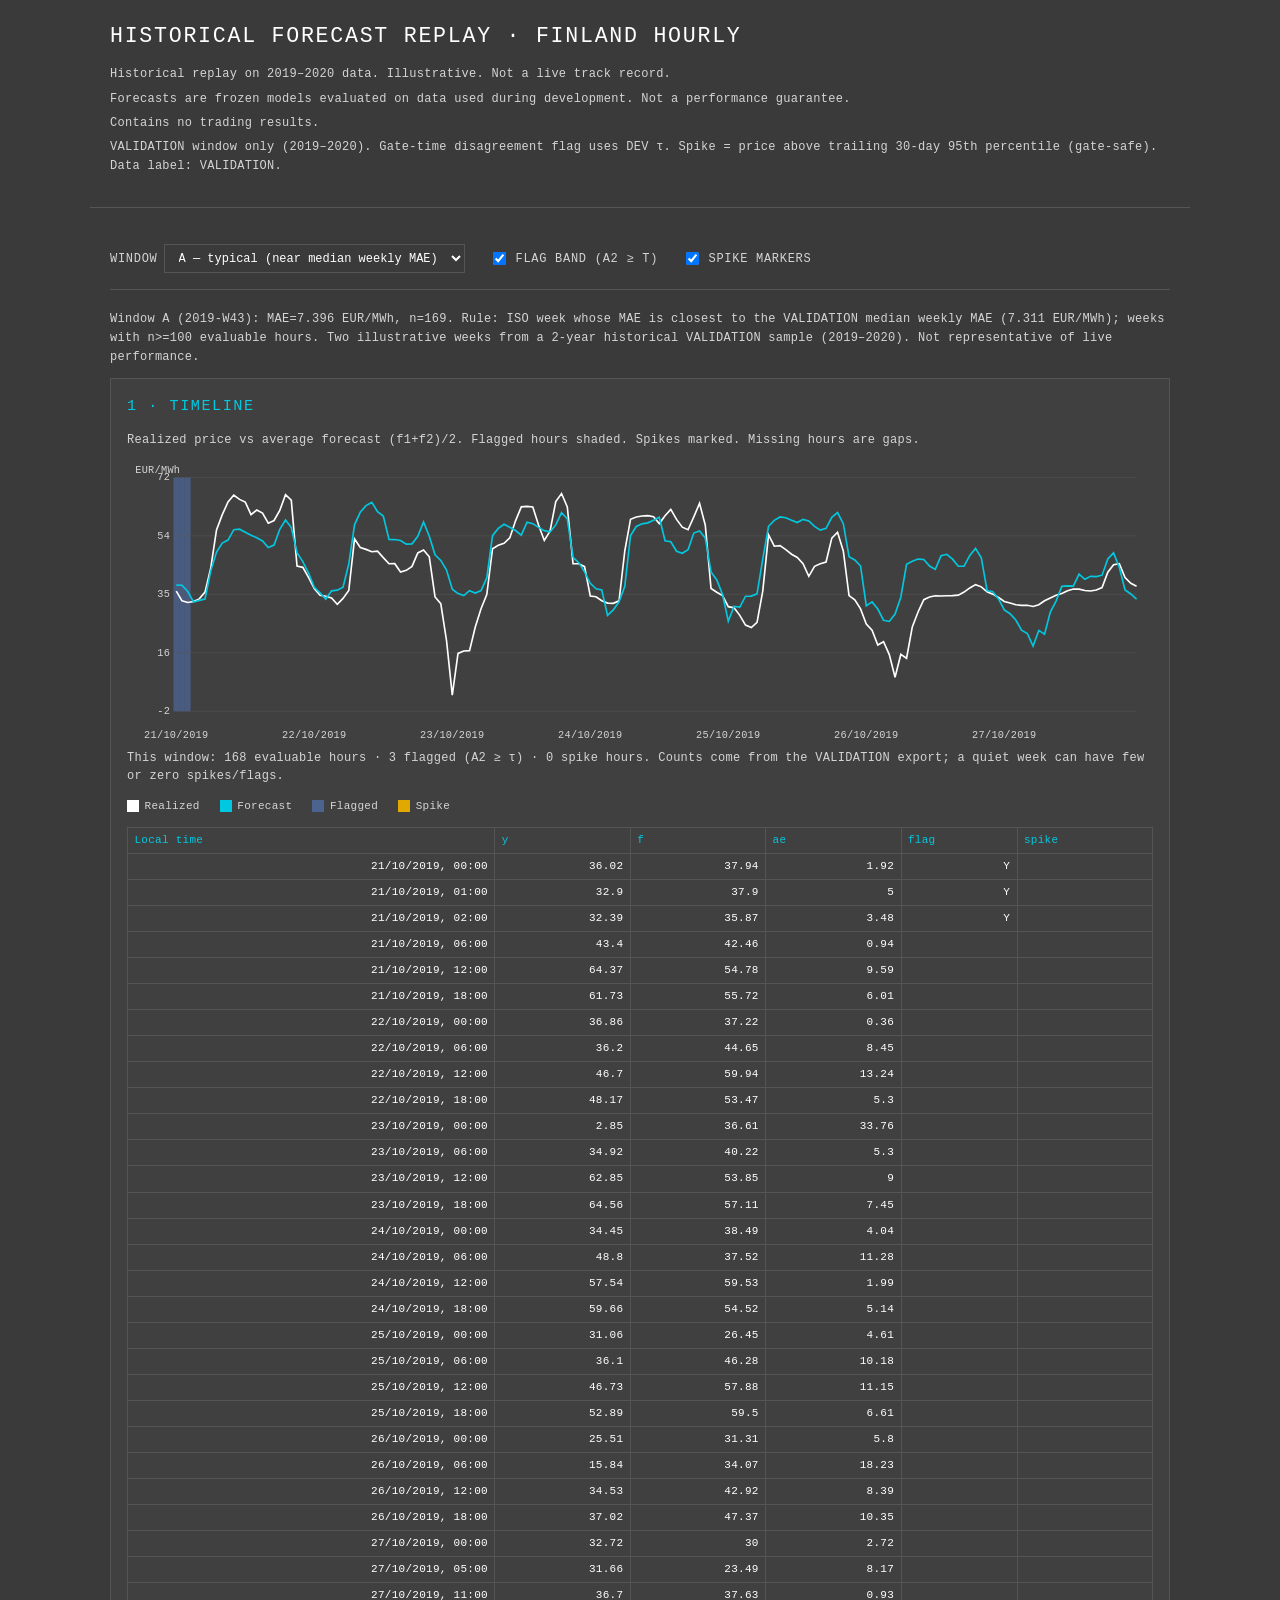
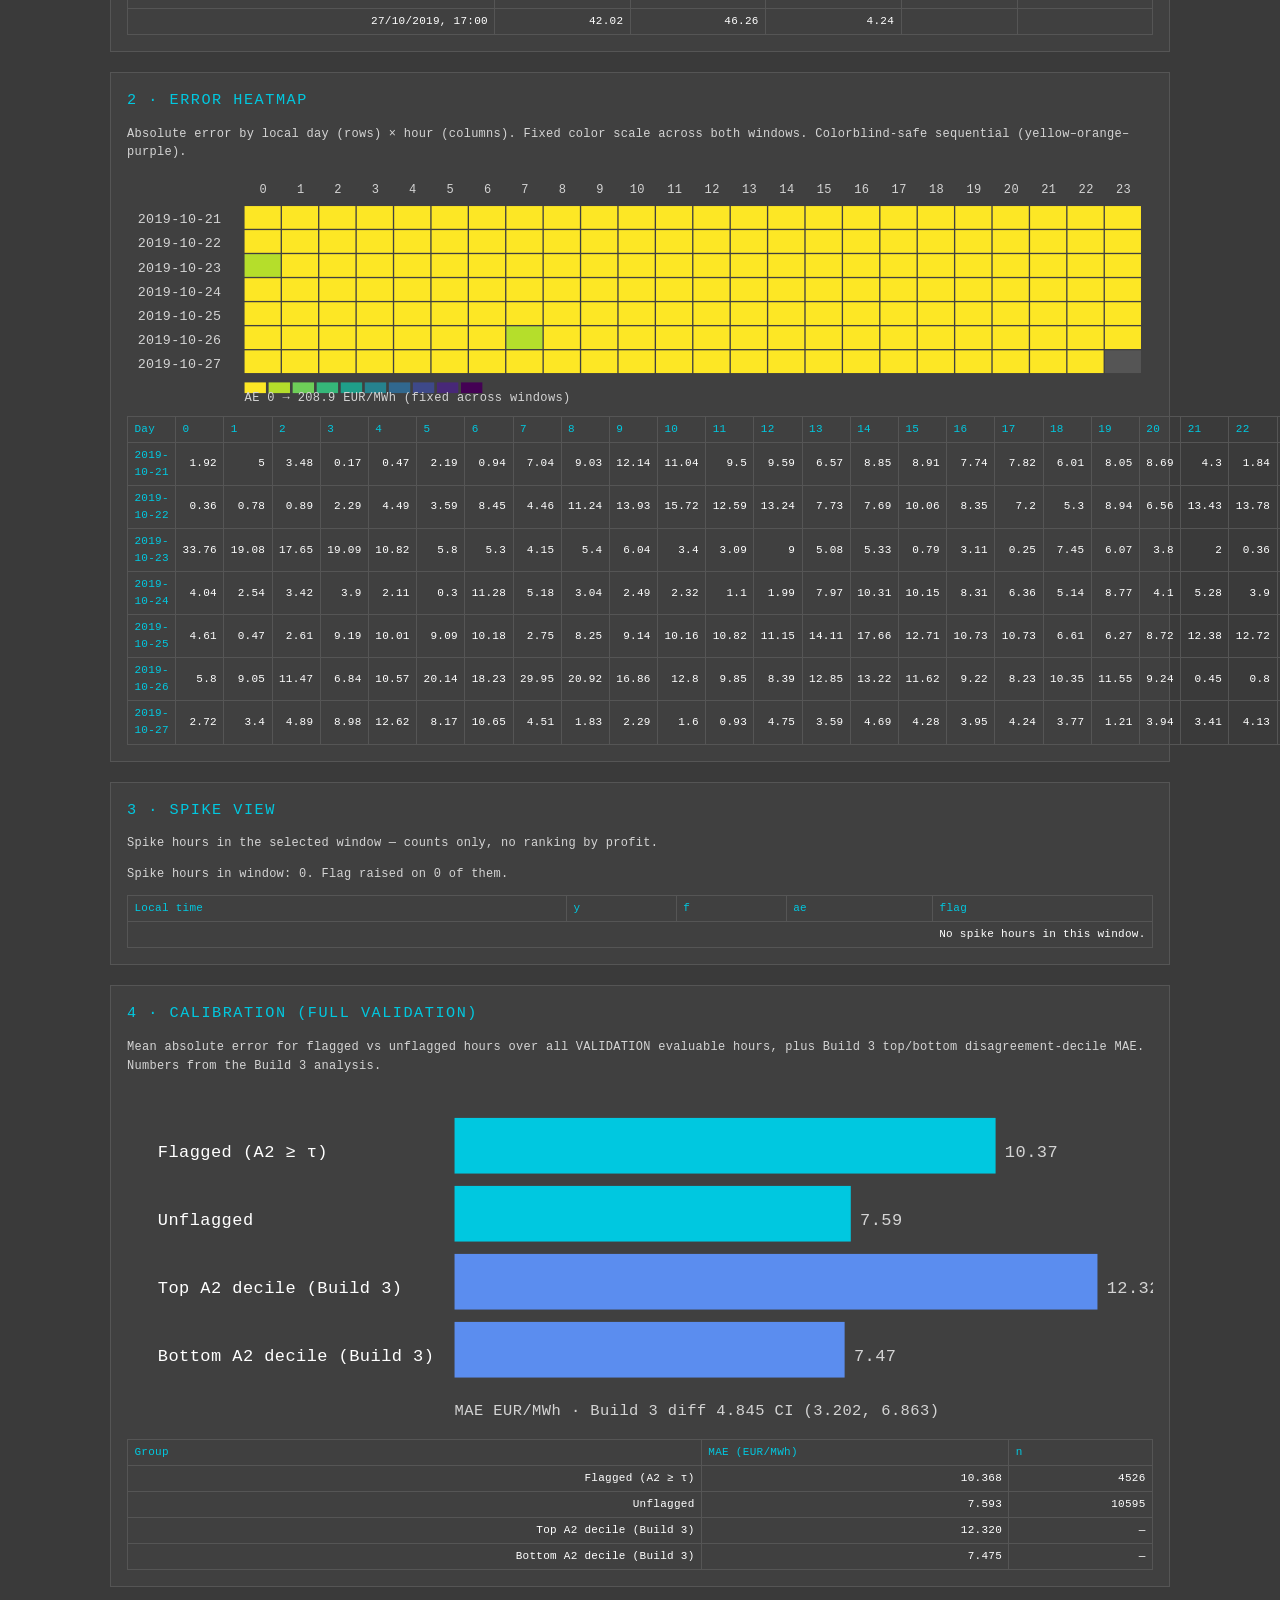
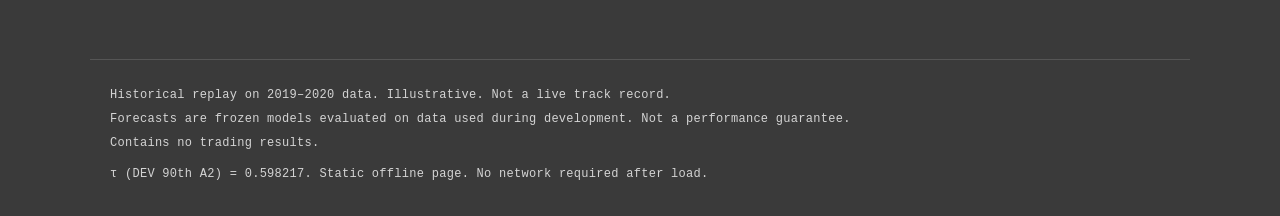
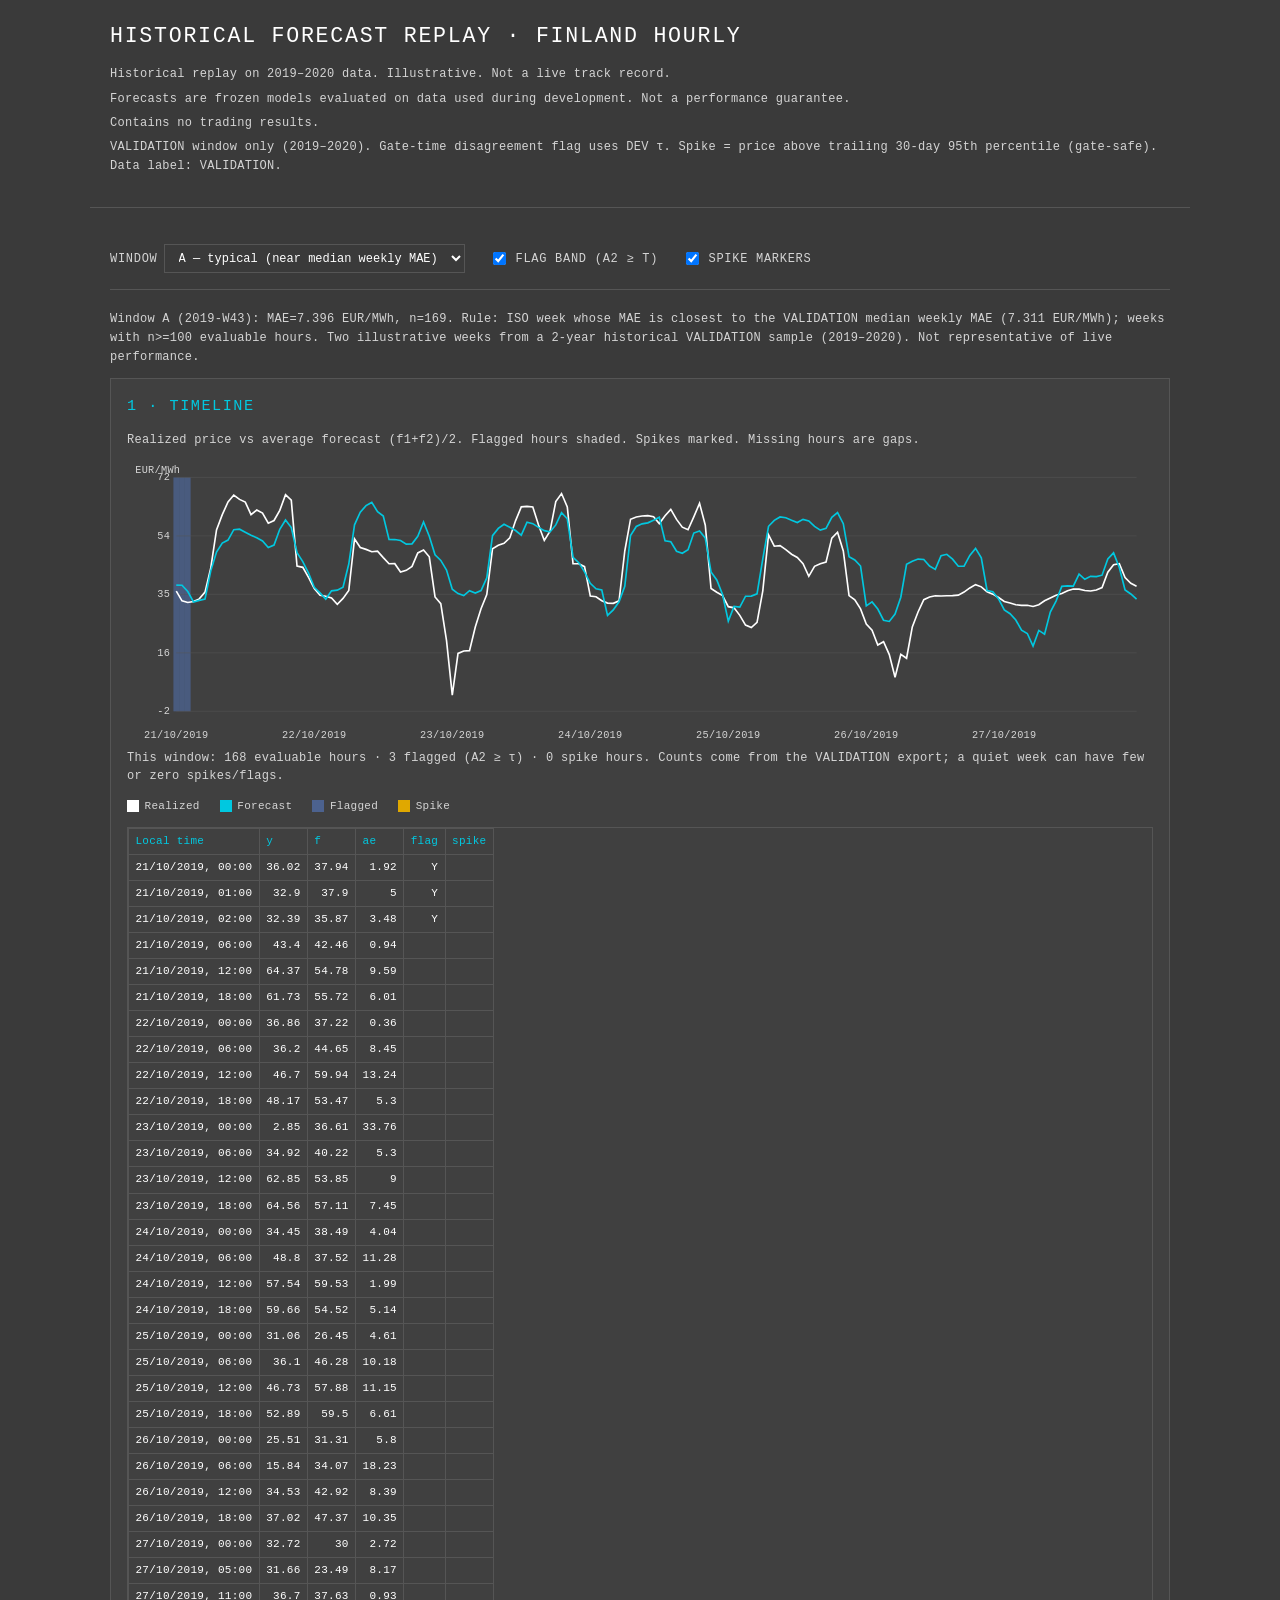
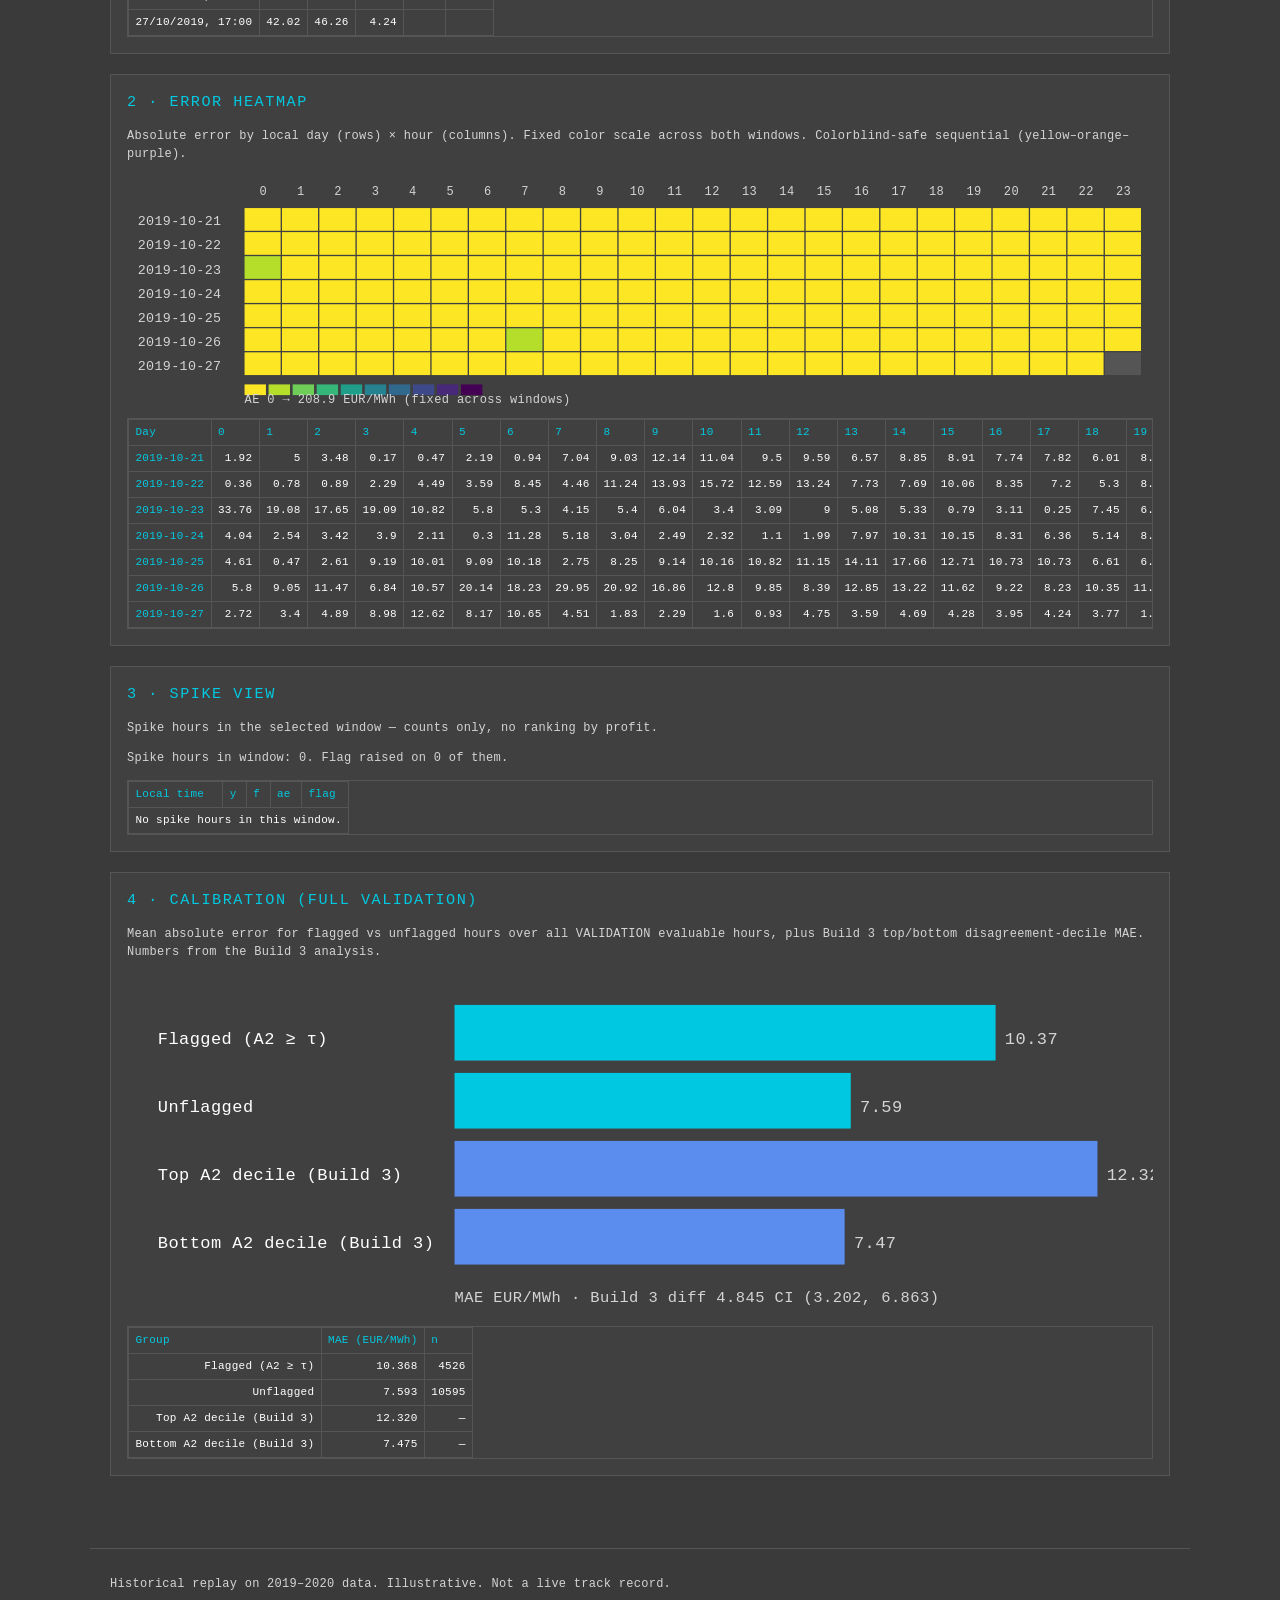
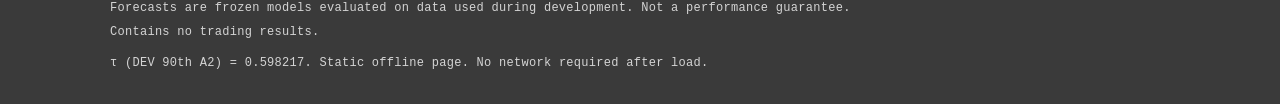
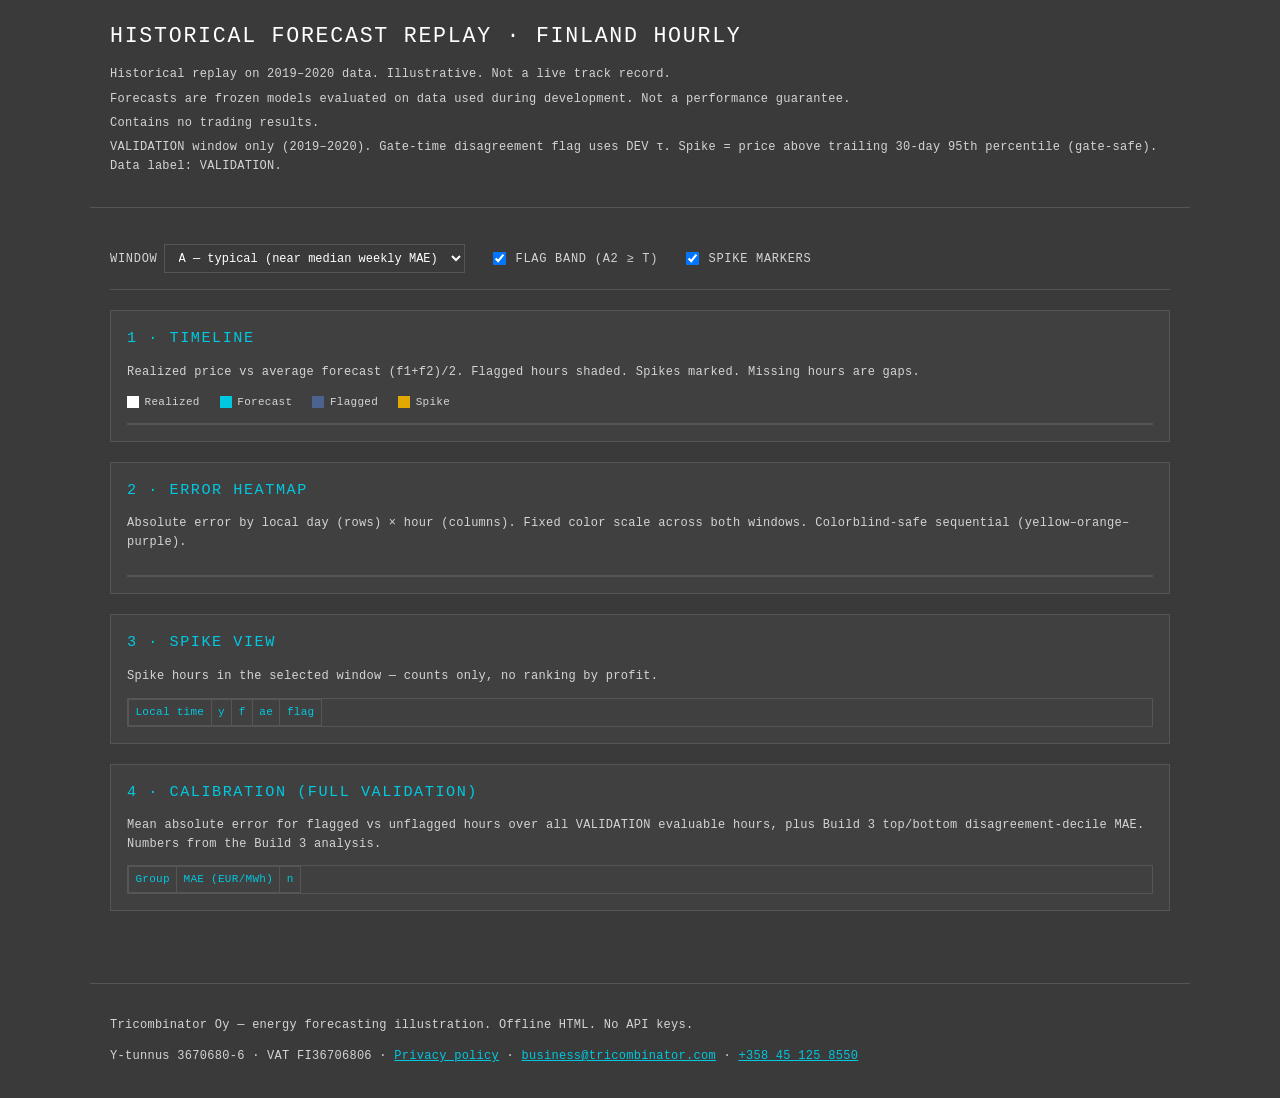
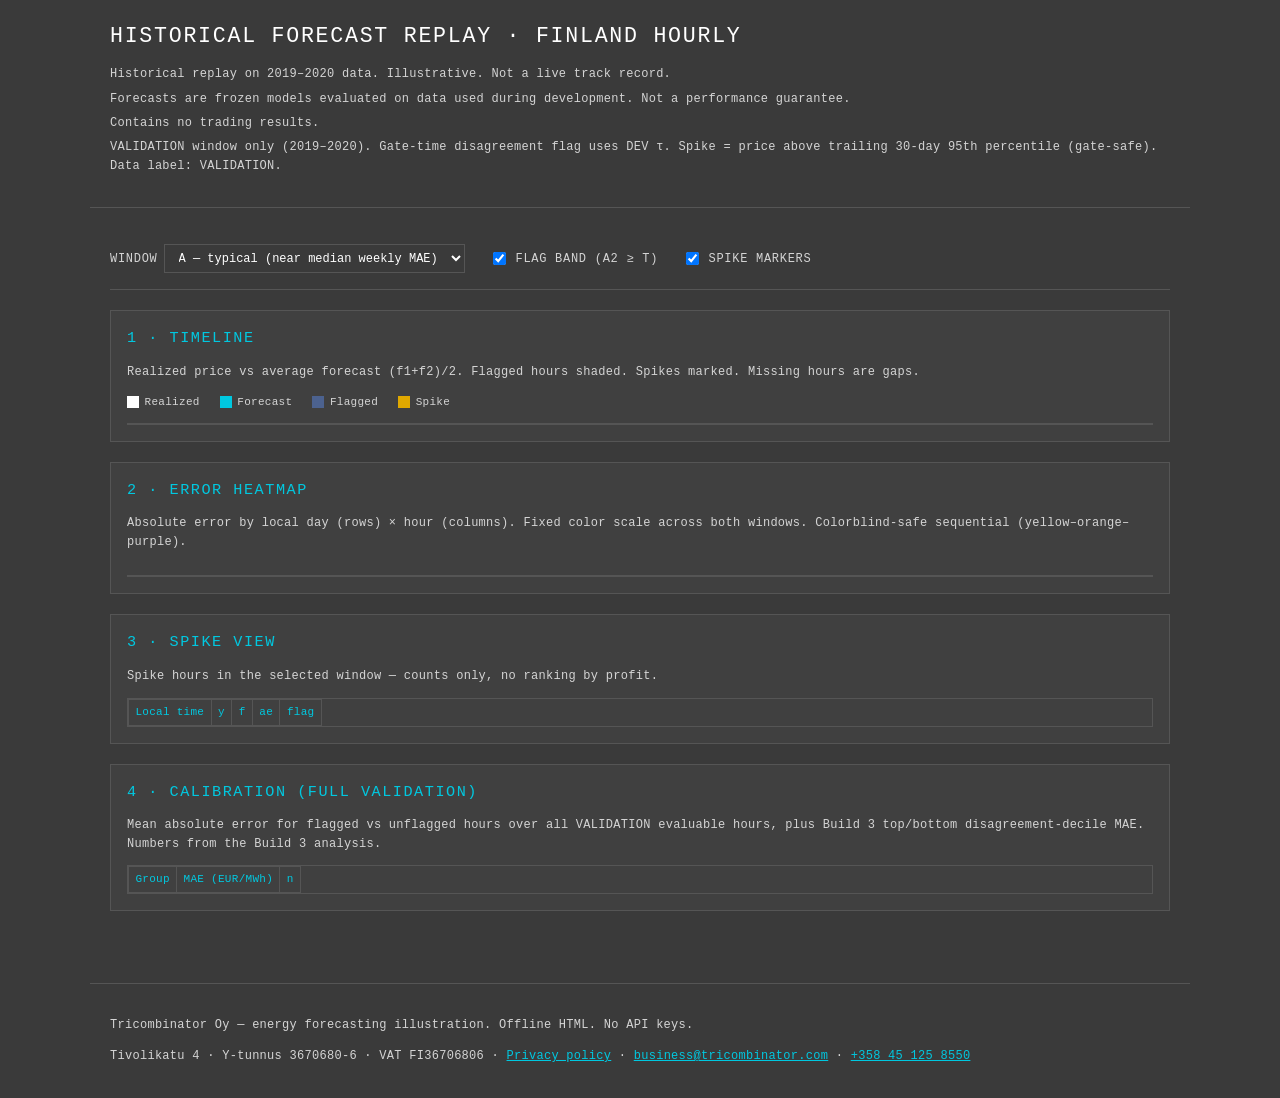
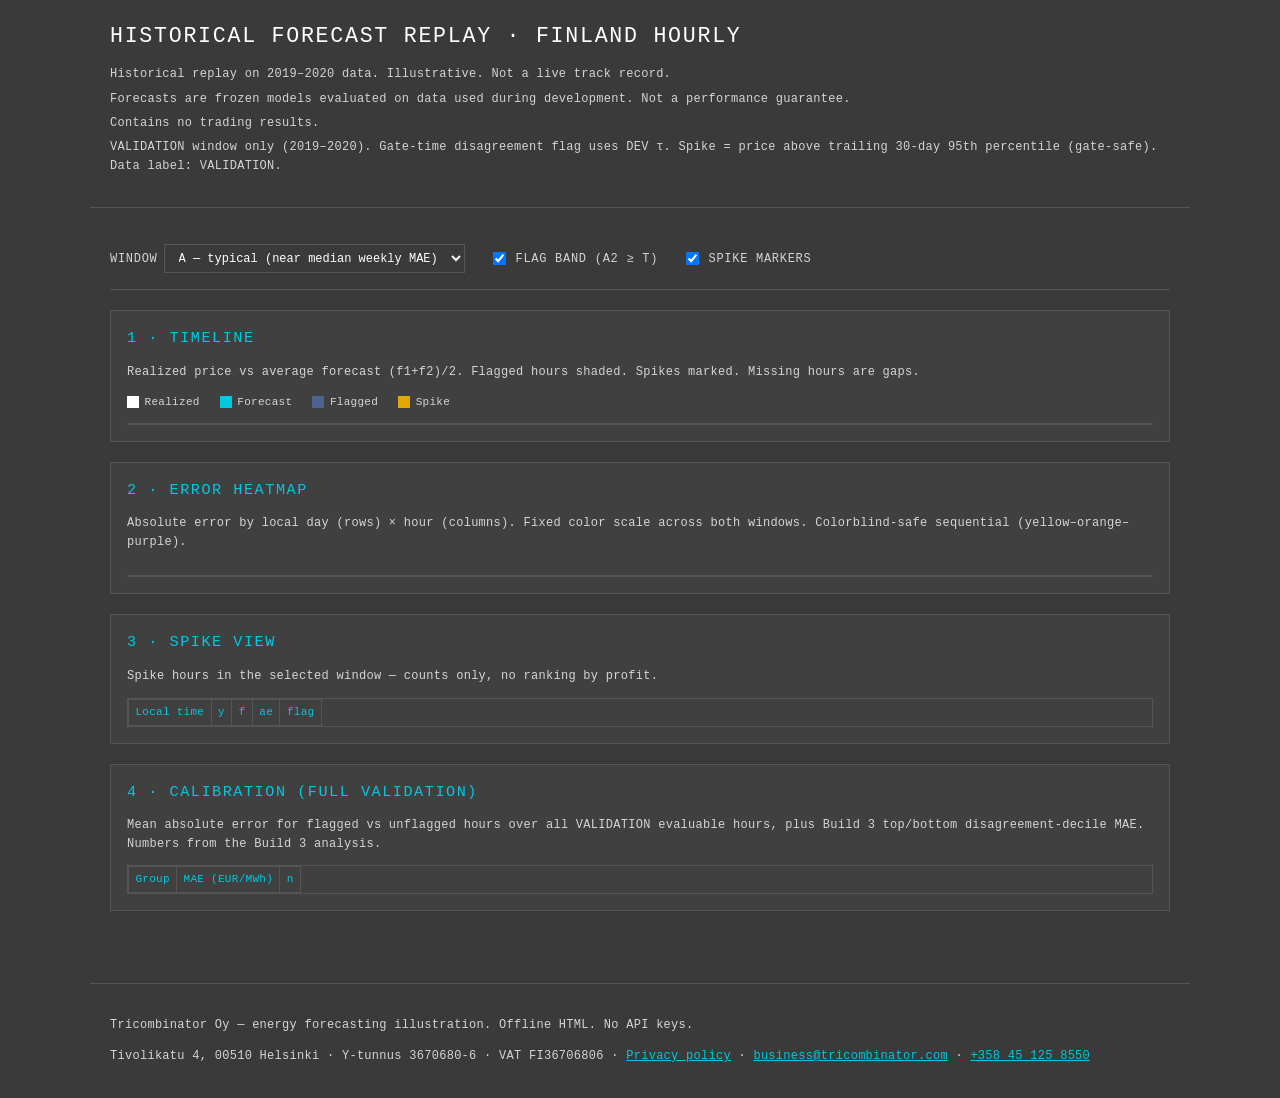
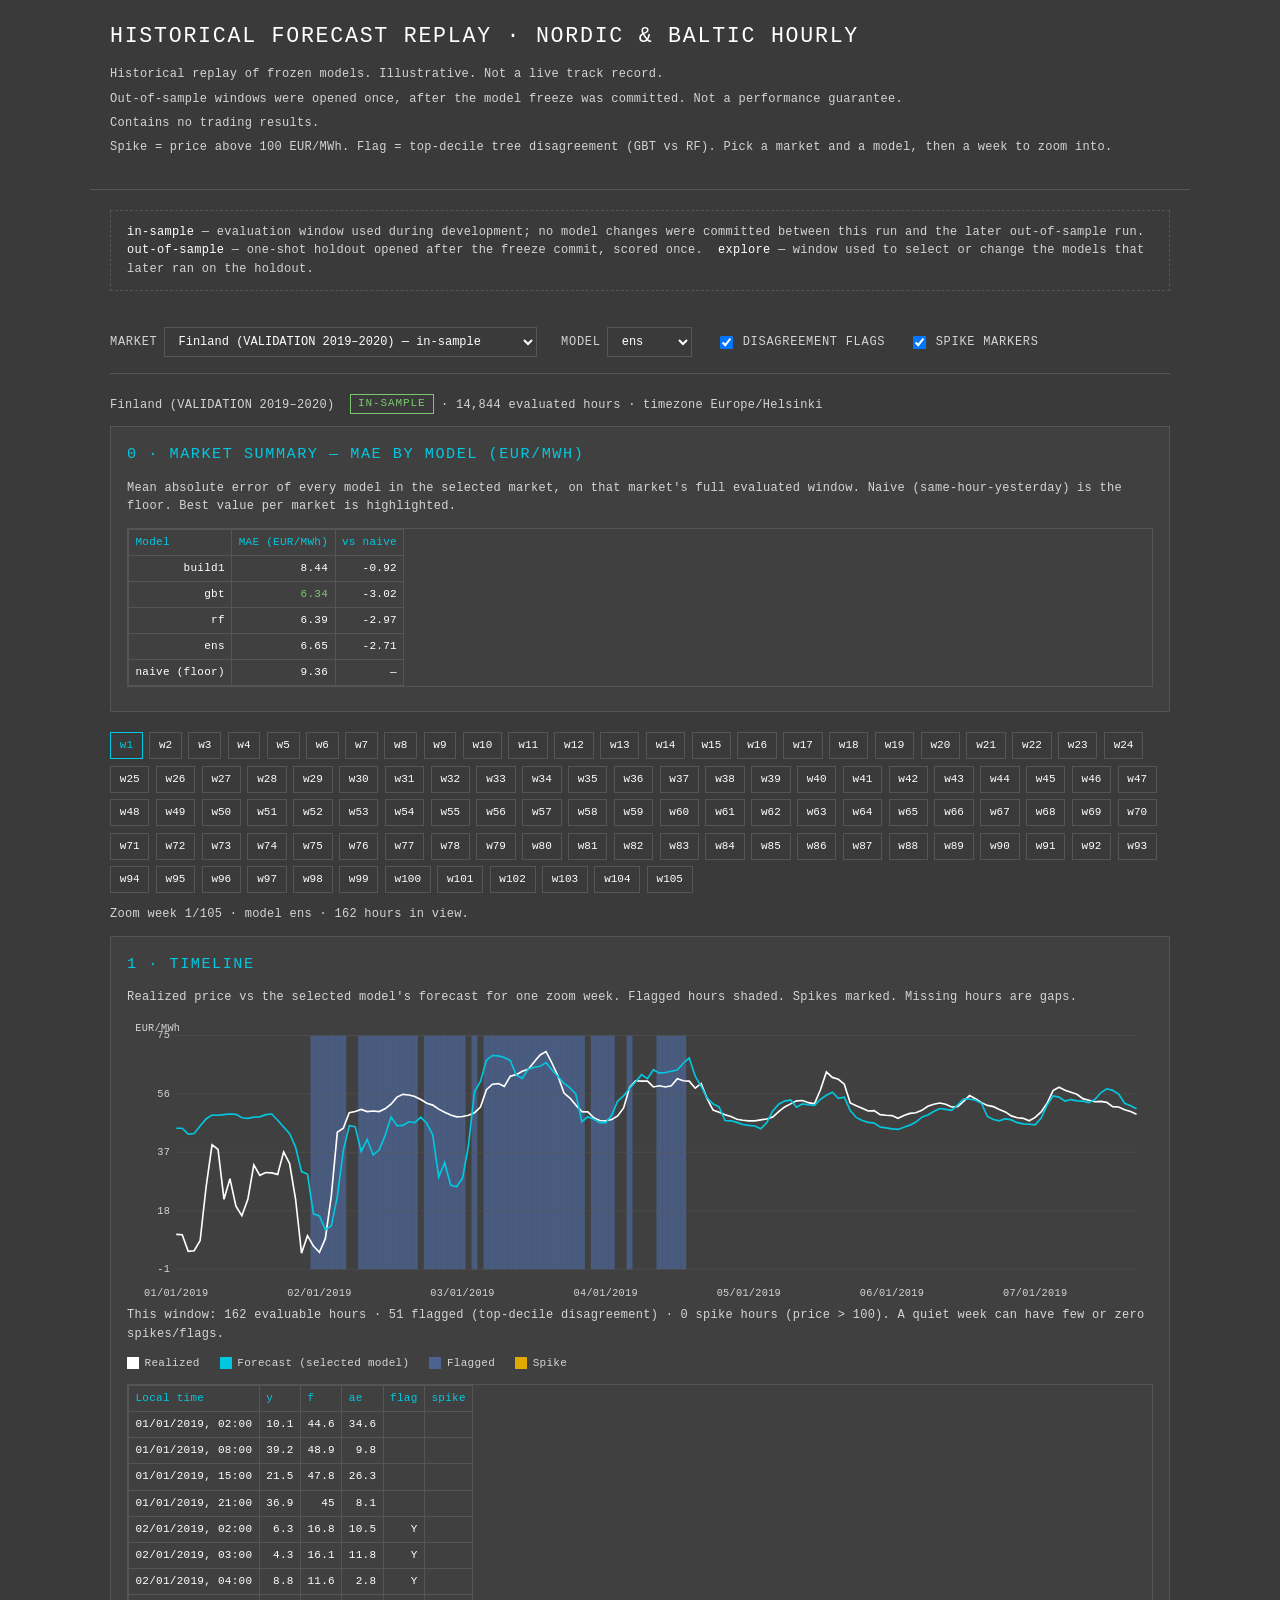
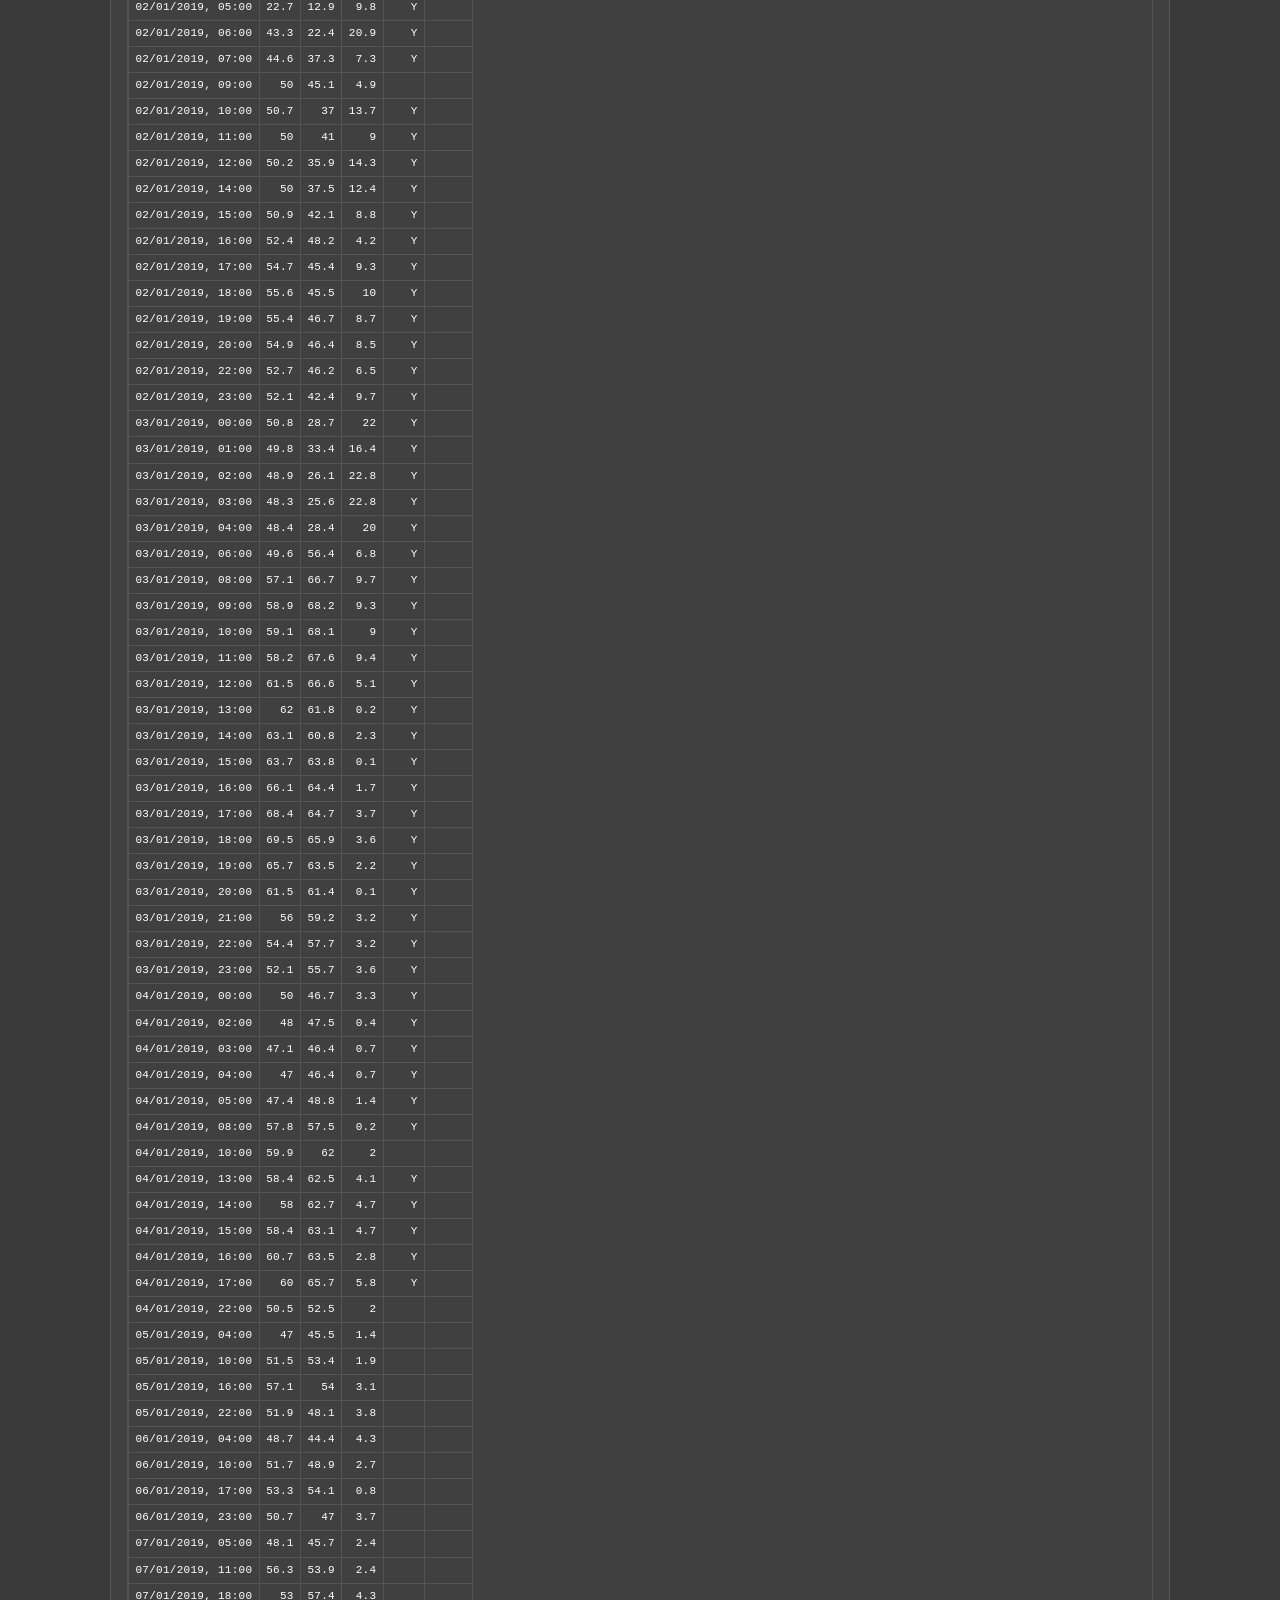
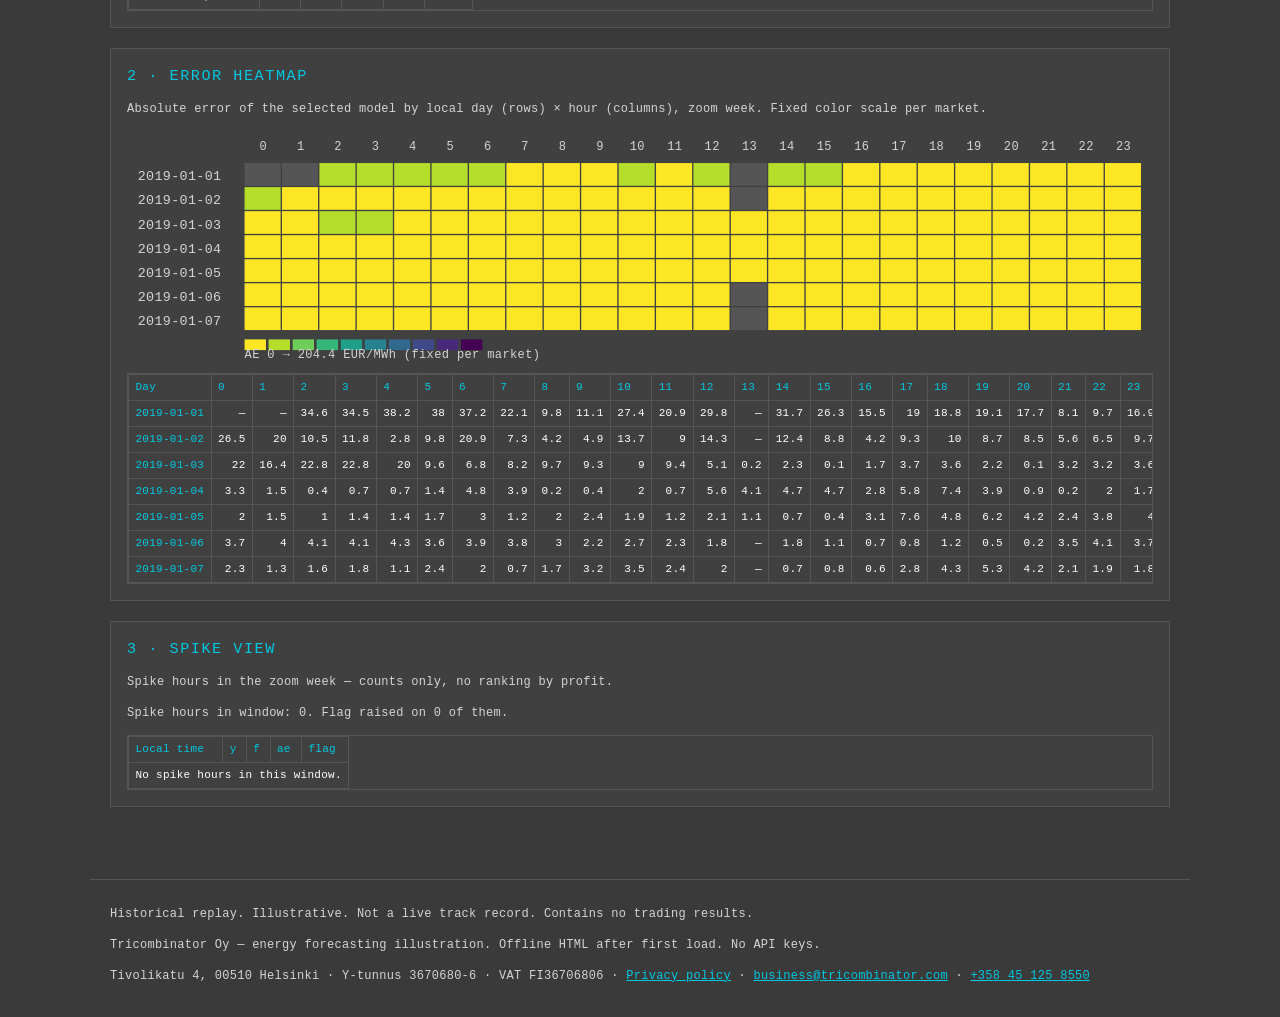
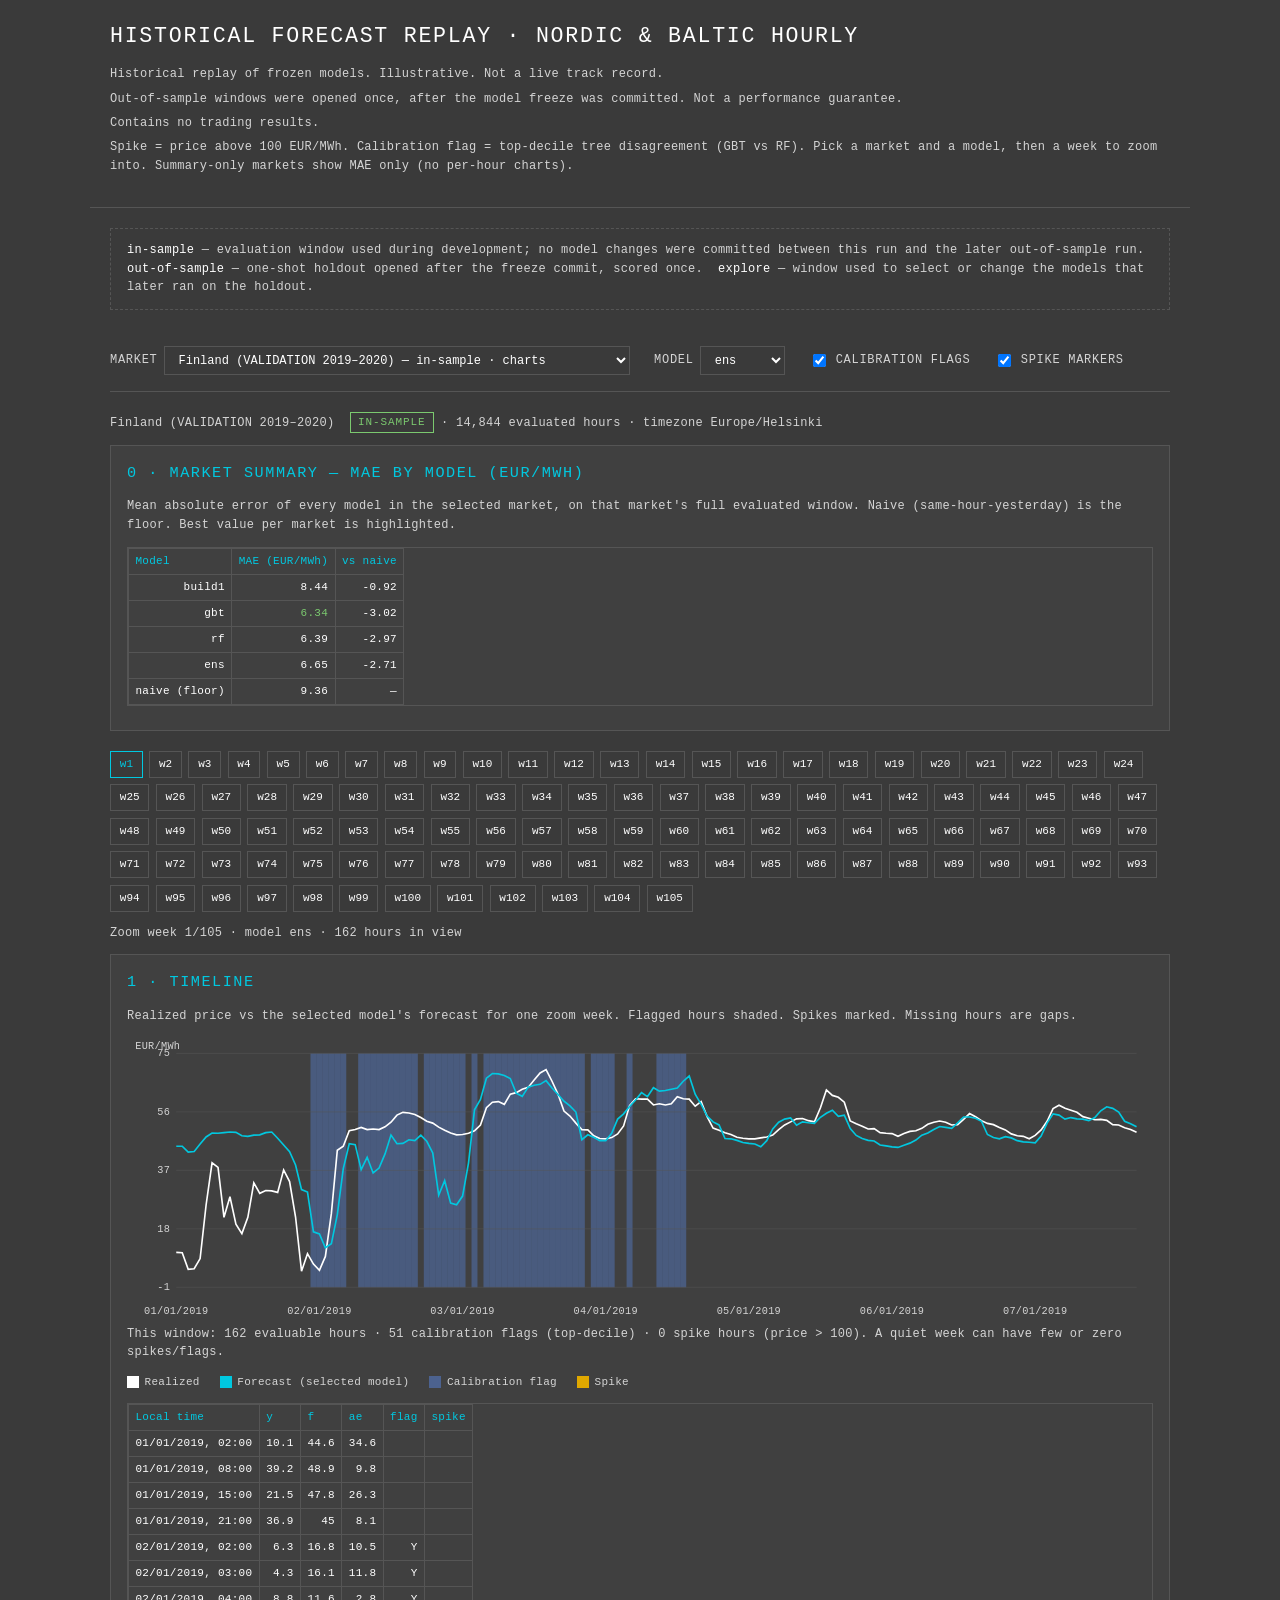
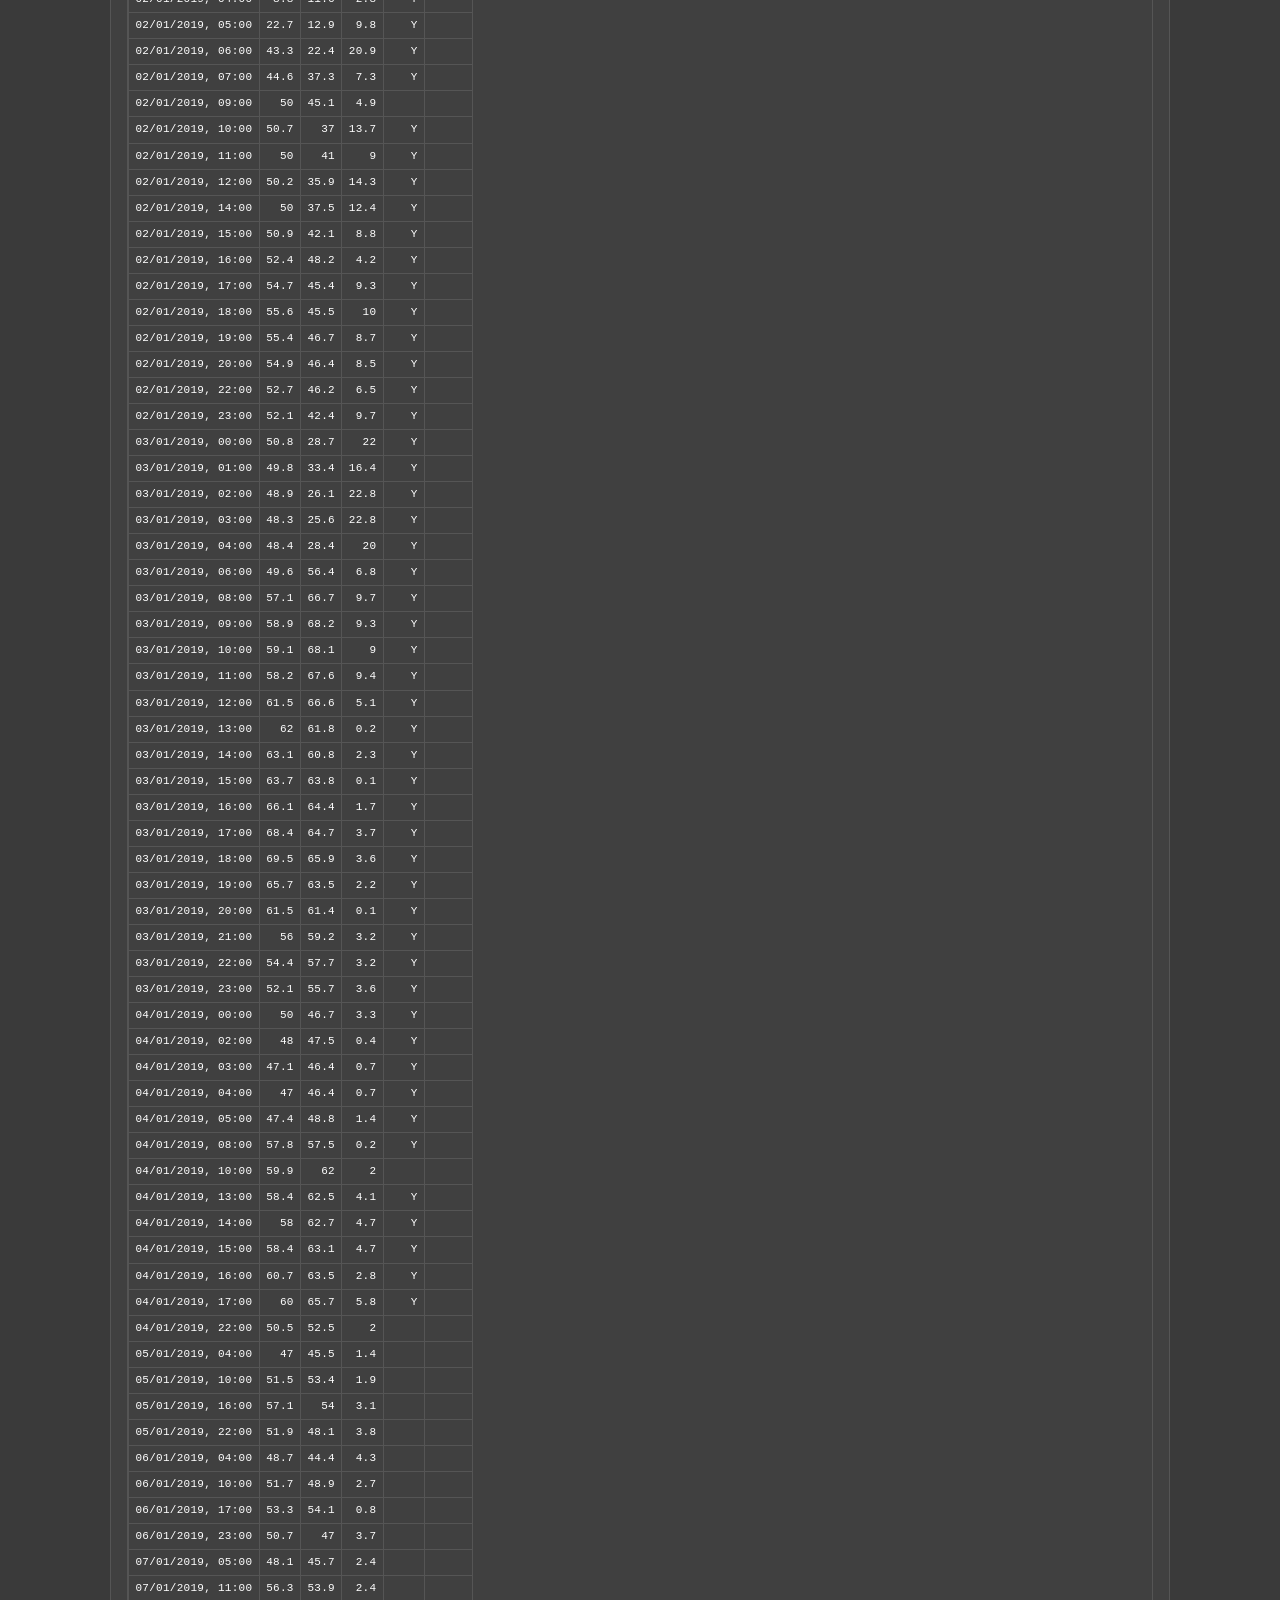
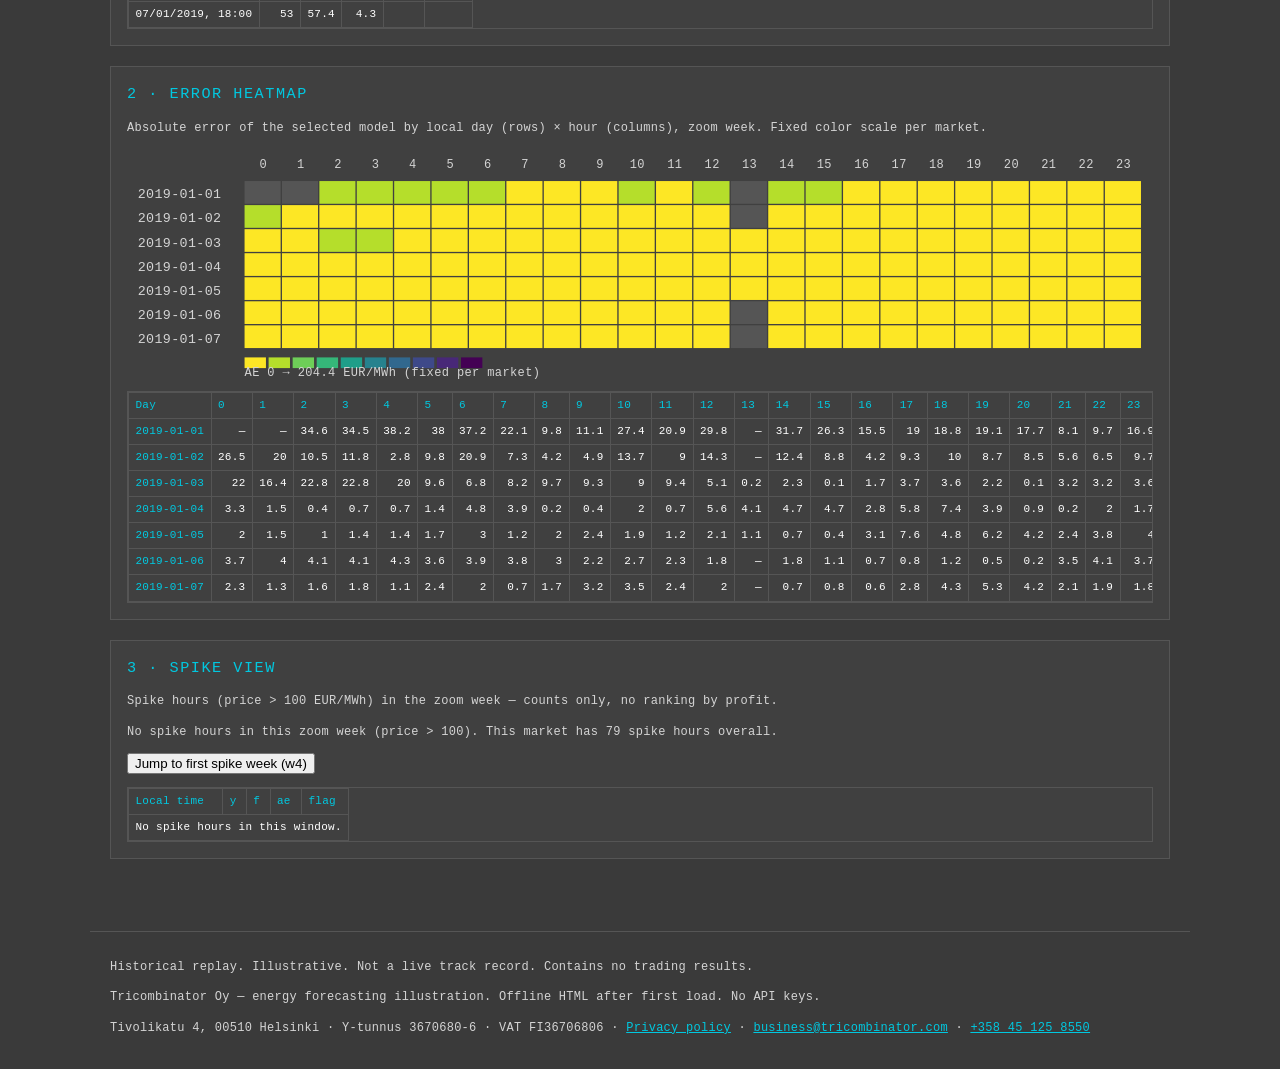
